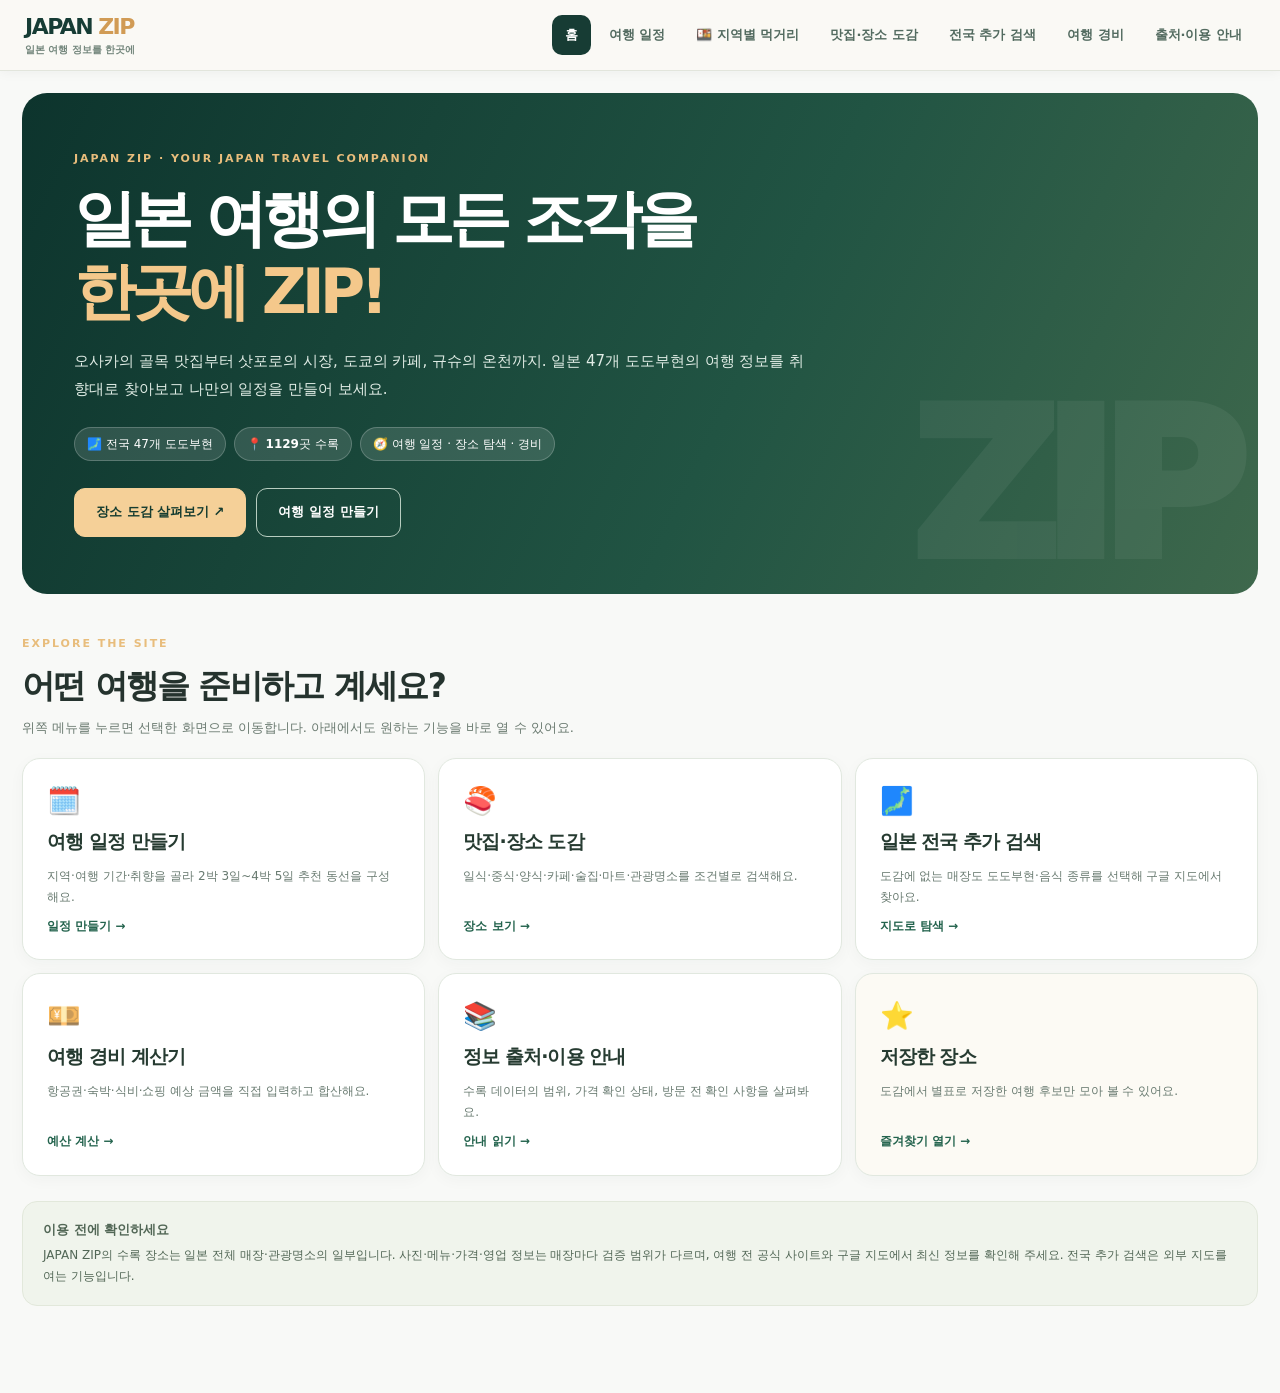
==== index.html @ 0873aa29 "Rename JAPAN_ZIP_V11_Free_Editable_Itinerary.html to index.html" ====
<!DOCTYPE html>

<html lang="ko"><head><meta charset="utf-8"/><meta content="width=device-width,initial-scale=1" name="viewport"/>
<title>JAPAN ZIP 무료 운영판 V11 | 일본 전국 여행·맛집·관광 도감</title>
<meta content="JAPAN ZIP 재팬집 — 일본 47개 도도부현의 맛집, 카페, 쇼핑, 관광명소와 여행 일정·경비를 한곳에서 찾아보세요." name="description"/>
<style>
:root{--forest:#163c35;--deep:#112d29;--leaf:#2d6659;--accent:#d7a65f;--bg:#faf9f5;--surface:#fff;--line:#e2e5dc;--muted:#5f6d68;--soft:#edf4ee;--blue:#375f93;--radius:18px;--shadow:0 8px 30px rgba(22,46,40,.06)}
*{box-sizing:border-box}html{scroll-behavior:smooth}body{margin:0;background:var(--bg);color:#25332e;font-family:system-ui,-apple-system,'Apple SD Gothic Neo','Malgun Gothic',sans-serif;line-height:1.56;font-size:15px}button,input,select{font:inherit}button{cursor:pointer}a{color:inherit;text-decoration:none}button:focus-visible,a:focus-visible,input:focus-visible,select:focus-visible{outline:3px solid #7db7a6;outline-offset:2px}button:disabled{cursor:default;opacity:.55}
nav{position:sticky;top:0;background:rgba(250,249,245,.95);backdrop-filter:blur(12px);z-index:10;border-bottom:1px solid var(--line)}.navin{max-width:1240px;margin:auto;padding:11px 22px;display:flex;justify-content:space-between;gap:14px;align-items:center;flex-wrap:wrap}.brand{font-weight:900;color:var(--forest);font-size:17px;letter-spacing:-.06em}.brand em{color:#b77849;font-style:normal}.navs{display:flex;flex-wrap:wrap;gap:14px;font-size:12px;color:#61736d}.navs a:hover{text-decoration:underline}
main{max-width:1240px;margin:auto;padding:0 22px 75px}.hero{margin:25px 0;border-radius:27px;background:linear-gradient(115deg,#133a33,#2b5b4c 65%,#476e57);color:white;padding:44px 42px;position:relative;overflow:hidden}.hero:after{content:'日本';position:absolute;right:32px;top:8px;font-size:145px;font-weight:900;opacity:.085;pointer-events:none}.eyebrow{font-size:12px;font-weight:850;letter-spacing:.15em;color:#edc389}.hero h1{font-size:clamp(30px,5vw,56px);line-height:1.22;letter-spacing:-.07em;margin:10px 0}.hero p{max-width:780px;color:#d8e8de;margin:13px 0 19px}.stats{display:flex;flex-wrap:wrap;gap:8px}.stats b{display:inline-block;background:#ffffff1b;border:1px solid #ffffff35;color:white;border-radius:40px;padding:6px 12px;font-size:12px;font-weight:720}
section{padding-top:38px}section h2{font-size:clamp(23px,3vw,31px);margin:4px 0 6px;letter-spacing:-.05em}section h3{letter-spacing:-.035em}section p.subtxt{color:var(--muted);margin:0 0 16px;font-size:13px}.card{border:1px solid var(--line);border-radius:var(--radius);background:var(--surface);padding:19px;box-shadow:var(--shadow)}.section-note{border-left:3px solid #89ad93;padding:12px 16px;border-radius:0 11px 11px 0;background:#eef2eb;font-size:12px;color:#445a50;margin-top:14px}.note-warn{border-left-color:#dba160;background:#fff5e8}.panel-title{font-weight:850;font-size:12px;color:#6c7c73;margin:0 0 8px;letter-spacing:.03em}.choicebar{display:flex;flex-wrap:wrap;gap:8px}.pill{background:white;border:1px solid #d1ded5;border-radius:999px;padding:9px 13px;font-weight:750;font-size:13px;color:#476055;transition:.15s}.pill:hover{background:#eaf3ec}.pill.on{background:var(--forest);color:white;border-color:var(--forest)}.pill.primary{background:var(--soft);color:var(--forest)}
.formgrid{display:grid;grid-template-columns:repeat(3,1fr);gap:13px}.control{min-width:0}.control label{display:block;font-size:12px;font-weight:800;color:#556960;margin-bottom:5px}.control select,.control input{width:100%;border:1px solid #cddbd1;border-radius:11px;padding:11px 12px;background:white;color:#243a31}.area-buttons{display:flex;flex-wrap:wrap;gap:7px;margin:10px 0}.theme-row{display:flex;flex-wrap:wrap;gap:7px;padding-top:4px}.theme-btn{border-radius:10px;border:1px solid #cfdbd3;background:#fff;padding:9px 12px;font-size:12px;font-weight:700;color:#456359}.theme-btn.on{background:#e1efe7;border-color:#689c82;color:#1d5644}.titlebar{display:flex;justify-content:space-between;align-items:center;gap:15px;flex-wrap:wrap;margin-bottom:16px}.controls-row{display:flex;gap:12px;flex-wrap:wrap;align-items:center;margin-top:13px}.btn{border:1px solid #b8cec1;border-radius:10px;padding:10px 13px;background:white;font-size:12px;font-weight:800;color:#2b594c}.btn.dark{background:var(--forest);color:white;border-color:var(--forest)}.btn:hover{filter:brightness(.97)}.tiny{font-size:11px;color:var(--muted)}
.itinerary{display:grid;grid-template-columns:repeat(2,minmax(0,1fr));gap:14px}.day{border:1px solid var(--line);border-radius:16px;overflow:hidden;background:white;min-width:0}.day header{background:#edf3ee;padding:15px 18px}.day header small{font-weight:850;color:#507766}.day header h3{font-size:17px;margin:2px 0 4px}.day header p{margin:0;color:var(--muted);font-size:12px}.day ol{margin:0;padding:8px 18px 11px;list-style:none}.day li{display:flex;gap:11px;padding:10px 0;border-bottom:1px dashed #e9ece5;font-size:13px}.day li:last-child{border:0}.day .time{width:40px;flex-shrink:0;font-weight:800;color:#507968;font-size:12px}.day .route-content{flex:1;min-width:0}.day a{font-weight:800;color:#285e4a;text-decoration:underline;text-decoration-color:#a9c5b6;text-underline-offset:3px}.day .route-menu{font-size:11px;color:#6b7772;margin:4px 0 0}.day footer{font-size:12px;background:#fafbf7;padding:9px 18px;color:#6b786d}.recommend-more{display:flex;flex-wrap:wrap;gap:6px}
.directory-grid{display:grid;grid-template-columns:repeat(3,minmax(0,1fr));gap:12px;margin-top:13px}.place{padding:17px;border-radius:15px;background:white;border:1px solid var(--line);box-shadow:var(--shadow);min-width:0;display:flex;flex-direction:column;transition:.18s}.place:hover{box-shadow:0 8px 22px #204b3817;transform:translateY(-2px)}.place-top{display:flex;align-items:start;justify-content:space-between;gap:6px}.tag{display:inline-block;border-radius:20px;background:#eaf3e9;padding:3px 9px;color:#3f795d;font-size:11px;font-weight:800}.tag.yellow{background:#fff2dc;color:#916027}.place h3{font-size:16px;letter-spacing:-.04em;line-height:1.32;margin:10px 0 2px}.place .japan{font-size:11px;color:#6b756f;margin:0 0 8px}.place .desc{font-size:12px;color:#556862;min-height:35px;margin:0 0 12px;flex:1}.menu{border-top:1px solid #f1eee7;padding:9px 0 0;font-size:12px}.menu strong{display:block;color:#244e3d;font-size:12px;margin:3px 0}.price{font-weight:800;color:#a66a40;font-size:12px}.footer-actions{display:flex;gap:7px;margin-top:12px}.map{flex:1;display:block;text-align:center;border-radius:10px;background:var(--forest);color:#fff;font-weight:800;padding:9px;font-size:12px}.source{font-size:11px;border:1px solid var(--line);border-radius:9px;padding:9px 10px;color:#516158}.fav{background:#fff;border:1px solid var(--line);border-radius:9px;width:36px;font-size:18px;color:#b98950}.fav.active{color:#d07832;background:#fff5e6}.placeholder{padding:35px;text-align:center;color:#66756d;border:1px dashed #bacbbd;border-radius:15px;background:white}.count{font-weight:800;color:#315b4f}.guidehint{font-size:12px;color:#65756e;margin:9px 0}
.charttable{width:100%;border-collapse:collapse;background:white;border:1px solid var(--line);border-radius:12px;overflow:hidden;font-size:12px}.charttable td,.charttable th{border-bottom:1px solid var(--line);padding:8px;text-align:left}.charttable th{background:#eef3ec}.charttable tr:last-child td{border-bottom:0}.two-col{display:grid;grid-template-columns:1.12fr .88fr;gap:14px}.budget-grid{display:grid;grid-template-columns:repeat(2,minmax(0,1fr));gap:10px}.budget-field{display:block}.budget-field label{display:block;font-size:12px;margin-bottom:4px;color:#5a6b5f}.budget-field input{width:100%;border:1px solid #d2e0d6;border-radius:9px;padding:10px}.total{font-size:30px;letter-spacing:-.06em;color:var(--forest);font-weight:900}.legend{display:flex;gap:8px;flex-wrap:wrap}.legend span{font-size:12px;padding:4px 10px;background:#e9f0ea;border-radius:20px}.source-list{padding-left:19px;font-size:12px;color:#5f7466;line-height:1.9}.source-list a{text-decoration:underline;color:#335f54}
@media(max-width:900px){.directory-grid{grid-template-columns:repeat(2,1fr)}.formgrid{grid-template-columns:repeat(2,1fr)}.hero:after{font-size:100px}.two-col{grid-template-columns:1fr}}
@media(max-width:600px){main{padding:0 13px 65px}.hero{padding:26px 21px;border-radius:19px}.hero:after{font-size:75px;right:10px;top:5px}.navin{padding:10px 13px}.navs{gap:9px}.itinerary,.directory-grid,.formgrid{grid-template-columns:1fr}section{padding-top:29px}.card{padding:14px}.place{padding:15px}.stats b{font-size:11px}.budget-grid{grid-template-columns:repeat(2,1fr)}.pill{padding:8px 11px;font-size:12px}}
@media print{nav,.controls-row,.footer-actions,.search-panel,#places,#sources{display:none!important}.hero{color:black;background:#f2f4ec}.hero p{color:black}section{padding-top:16px}.day{break-inside:avoid}}

.price-table-wrap{overflow-x:auto;margin-top:12px}.checked-price-table{width:100%;border-collapse:collapse;font-size:13px;min-width:640px}.checked-price-table th{text-align:left;padding:11px 13px;background:#eff5ef;color:#285546}.checked-price-table td{border-bottom:1px solid #e9eee8;padding:12px 13px;vertical-align:top}.checked-price-table tbody tr:hover{background:#fafcf9}.checked-price-table td b{color:#314d3e}.checked-price-table a{color:#21664c;font-weight:800;text-decoration:underline;text-underline-offset:3px}.verified-pill{display:inline-block;border-radius:40px;font-size:10px;font-weight:850;padding:3px 7px;margin:6px 0 3px;border:1px solid #b2d2bc}.verified-pill.official{color:#246a42;background:#eaf8ea}.verified-pill.reported{color:#805b28;background:#fff3dd;border-color:#ecd4ab}.checked-items{margin:7px 0;border-top:1px dashed #deded8}.checked-items>div{display:flex;justify-content:space-between;align-items:start;gap:8px;border-bottom:1px dashed #eee;padding:5px 0;font-size:12px}.checked-items b{white-space:nowrap;color:#334e3a}.price-note,.estimate-note{font-size:11px;color:#64736b;margin:5px 0}.price-note{color:#8a6246}.evidence-link{font-size:11px;color:#296955;text-decoration:underline;font-weight:750;display:inline-block;margin:4px 0}.price-table-wrap .price-table-detail{display:block;color:#8b644c;font-size:11px;margin-top:3px}

.venue-photo{margin:-5px -5px 13px}.venue-photo img{display:block;width:100%;height:185px;object-fit:cover;border-radius:14px;background:#e7eee8}.venue-photo small{font-size:10px;display:block;color:#6b7c72;padding-top:5px}.venue-photo small a{text-decoration:underline}.menu-explanation{font-size:12px;line-height:1.6;color:#4d5e55;margin:9px 0 5px}.photo-search{display:inline-block;font-size:11px;color:#245b48;font-weight:800;text-decoration:underline;margin:5px 0 8px}.discovery-section{margin-top:12px}.discovery-section select{width:100%}
.venue-placeholder{height:185px;margin:-5px -5px 13px;display:flex;flex-direction:column;align-items:center;justify-content:center;gap:5px;border-radius:14px;background:linear-gradient(135deg,#e7f0e6,#f7ecdb);color:#496b58}.venue-placeholder span{font-size:62px;line-height:1.2}.venue-placeholder small{font-size:10px;color:#677568;text-align:center;padding:0 15px}.kyushu-note{margin:18px 0;padding:16px;background:#fff5e4;border:1px solid #f1d9ad;border-radius:16px;color:#795b27;font-size:13px}.prefgrid{display:grid;grid-template-columns:repeat(auto-fit,minmax(135px,1fr));gap:8px;margin:12px 0}.prefgrid button{background:white;border:1px solid #d1dfd7;border-radius:12px;padding:13px;font-weight:800;color:#235242}.prefgrid button:hover{background:#e6f1eb}
.citychips{display:flex;gap:8px;flex-wrap:wrap;margin:12px 0}.citychips button{border-radius:30px;background:#fff;border:1px solid #cadace;padding:9px 12px;color:#215542;font-weight:750;font-size:12px}.citychips button:hover,.citychips button.active{background:#164537;color:white}.district-heading{font-weight:800;font-size:13px;margin:10px 0}.atlas-footnote{font-size:12px;color:#536b60;line-height:1.65}.count-tally{padding:11px 14px;margin:12px 0;border-radius:12px;background:#ecf3ee;border:1px solid #d8e5dd;font-size:12px;color:#365c4b}.pref-range{margin:8px 0;color:#53685e;font-size:12px}
/* JAPAN ZIP small-town directory */
.zip-town-explorer{margin:18px 0 22px;padding:20px;border:1px solid #d1e2d7;border-radius:18px;background:#f8fbf8}
.zip-town-explorer .district-heading{margin:0 0 6px}.zip-town-explorer .district-heading small{font-size:12px;font-weight:600;color:#6a8275}
.zip-town-tools{display:grid;grid-template-columns:1fr 1fr;gap:12px;margin:13px 0}
.zip-town-tools label span{display:block;font-size:12px;font-weight:800;color:#577161;margin-bottom:6px}
.zip-town-tools input,.zip-town-tools select{width:100%;min-width:0;padding:11px;border:1px solid #c8dace;border-radius:10px;background:#fff;color:#243d33}
.zip-town-list{display:flex;flex-wrap:wrap;gap:7px;max-height:240px;overflow:auto;padding:2px}
.zip-town-chip{border:1px solid #c9dbcf;background:white;color:#2a5843;border-radius:999px;font-weight:700;font-size:12px;padding:8px 11px}
.zip-town-chip[aria-pressed="true"]{background:#174436;color:white;border-color:#174436}
.zip-town-detail{margin-top:14px;background:white;border:1px solid #dde9dd;border-radius:12px;padding:14px;color:#345443;font-size:13px}
.zip-town-detail h3{margin:0 0 5px;font-size:17px}.zip-town-links{display:flex;flex-wrap:wrap;gap:7px;margin-top:12px}
.zip-town-links a{border-radius:9px;padding:9px 12px;text-decoration:none;background:#e8f1e9;color:#235540;font-size:12px;font-weight:800}
.zip-town-links a:first-child{background:#174436;color:white}
@media(max-width:640px){.zip-town-explorer{padding:13px}.zip-town-tools{grid-template-columns:1fr}.zip-town-list{max-height:200px}}
.zip-multi-picker{border:1px solid #c9dcd0;background:#f7faf7;border-radius:16px;padding:17px;margin:11px 0}.zip-multi-row{display:flex;gap:9px;align-items:center;flex-wrap:wrap}.zip-multi-row label{font-size:12px;font-weight:800}.zip-multi-row select{flex:1;min-width:170px;border:1px solid #cadbcf;background:#fff;border-radius:10px;padding:11px}.zip-selected-prefs{display:flex;gap:8px;flex-wrap:wrap;margin:12px 0}.zip-picked{border-radius:30px;padding:8px 10px 8px 14px;background:#dfeee5;font-size:13px;font-weight:750;color:#244e3f}.zip-picked button{border:none;background:transparent;color:#a14d42;font-weight:900;margin-left:7px;font-size:17px}#zonePills{display:none!important}@media(max-width:600px){.zip-multi-row select{min-width:100%;width:100%}}
.food-venues{margin:13px 0;padding:11px;border-radius:12px;background:#f2f7f2;border:1px solid #d9e7db}.food-venues>strong{display:block;font-size:13px;margin-bottom:8px;color:#22513f}.food-venue{border-top:1px solid #dde8dc;padding:9px 0;display:flex;justify-content:space-between;gap:12px;align-items:center;font-size:12px}.food-venue small{display:block;font-size:11px;color:#68786b;margin-top:4px}.food-venue a{white-space:nowrap;color:#245e4c;text-decoration:underline;font-weight:800}.food-no-venues{font-size:12px;color:#69776e;background:#f7f8f5;padding:10px;border-radius:9px}#zipPlanRegionGuide{grid-column:1/-1;margin:3px 0} </style><style>
/* JAPAN ZIP multi-screen navigation */
[hidden]{display:none!important}
:root{--forest:#163c35;--deep:#112d29;--accent:#d7a65f}
body{background:#f8f9f7}
nav{z-index:50;box-shadow:0 1px 12px rgba(16,48,39,.05)}
.zip-nav{max-width:1320px;padding:12px 25px;min-height:70px}
.zip-brand{font-size:22px;white-space:nowrap;letter-spacing:-.07em;line-height:1}
.zip-brand em{color:#d19b55}
.zip-brand small{display:block;letter-spacing:0;font-size:10px;color:#73867c;font-weight:600;margin-top:7px}
.zip-nav-links{gap:5px;align-items:center}
.zip-nav-links a{font-size:13px;font-weight:780;padding:10px 13px;border-radius:10px;color:#536b60;transition:background .15s,color .15s}
.zip-nav-links a:hover{background:#eff5ef;text-decoration:none}
.zip-nav-links a.active{background:#173c34;color:#fff;text-decoration:none}
.zip-menu-toggle{display:none;border:1px solid #cbdad0;background:#fff;border-radius:10px;padding:8px 13px;font-weight:800;color:#224c3a}
.zip-view{animation:zipFade .22s ease-out}
@keyframes zipFade{from{opacity:.3;transform:translateY(5px)}to{opacity:1;transform:translateY(0)}}
.zip-home{padding-top:22px}
.zip-hero{background:linear-gradient(115deg,#0d342d 0%,#215443 58%,#3e684c 100%);border-radius:25px;padding:57px 52px;color:white;overflow:hidden;position:relative}
.zip-hero:after{content:'ZIP';position:absolute;right:30px;bottom:-55px;font-size:clamp(120px,16vw,230px);font-weight:1000;letter-spacing:-.09em;opacity:.055;pointer-events:none}
.zip-eyebrow,.zip-section-label{font-weight:850;font-size:11px;letter-spacing:.18em;color:#e8bd7c}
.zip-hero h1{font-size:clamp(33px,5.5vw,62px);letter-spacing:-.08em;line-height:1.17;margin:16px 0 20px}
.zip-hero h1 span{color:#f4c88b}
.zip-hero p{max-width:740px;color:#e1ede6;line-height:1.85;font-size:15px}
.zip-hero-stats{display:flex;flex-wrap:wrap;gap:8px;margin-top:23px}
.zip-hero-stats span{padding:7px 12px;font-size:12px;color:#fff;background:#ffffff20;border:1px solid #ffffff35;border-radius:20px}
.zip-hero-actions{display:flex;gap:10px;flex-wrap:wrap;margin-top:27px;position:relative;z-index:1}
.zip-hero-actions button{border-radius:11px;padding:13px 21px;font-weight:850;font-size:13px}
.zip-primary{background:#f5d098;color:#153c30;border:1px solid #f5d098}
.zip-secondary{background:transparent;border:1px solid #b8cdc0;color:#fff}
.zip-intro{margin:37px 0 20px}
.zip-intro h2{font-size:clamp(24px,3.5vw,33px);margin:6px 0;letter-spacing:-.05em}
.zip-intro p{margin:0;color:#6a7a70;font-size:13px}
.zip-feature-grid{display:grid;grid-template-columns:repeat(3,minmax(0,1fr));gap:13px}
.zip-feature{background:#fff;border:1px solid #e1e8df;border-radius:18px;min-height:186px;text-align:left;padding:24px;display:flex;align-items:flex-start;flex-direction:column;gap:9px;color:#263b31;box-shadow:0 4px 16px #163c3509;transition:.18s}
.zip-feature:hover,.zip-feature:focus-visible{transform:translateY(-3px);border-color:#92b5a1;box-shadow:0 12px 25px #163c3515}
.zip-feature-icon{font-size:27px;line-height:1.3}
.zip-feature b{font-size:19px;letter-spacing:-.05em}
.zip-feature span:not(.zip-feature-icon){font-size:12px;color:#687a70;line-height:1.75;flex:1}
.zip-feature strong{font-size:12px;color:#23634d}
.zip-feature-favs{background:#fcfaf4}
.zip-home-note{margin:25px 0 12px;border:1px solid #e2e8db;background:#f0f4ec;padding:18px 20px;border-radius:15px;font-size:13px;color:#526756}
.zip-home-note p{margin:5px 0 0;font-size:12px;line-height:1.75}
.zip-view-header{padding:27px 0 20px;border-bottom:1px solid #e0e8df;margin-bottom:12px}
.zip-view-header span{font-size:11px;font-weight:800;color:#6c8e7c;letter-spacing:.08em}
.zip-view-header h1{font-size:clamp(27px,4vw,39px);letter-spacing:-.06em;margin:7px 0 4px;color:#204b3e}
.zip-view-header p{margin:0;font-size:13px;color:#64796c}
.zip-view:not(.zip-home){padding-top:6px}
.zip-view:not(.zip-home)>section{padding-top:18px}
main{max-width:1280px}
@media(max-width:900px){.zip-feature-grid{grid-template-columns:repeat(2,minmax(0,1fr))}.zip-nav-links a{font-size:12px;padding:9px 8px}.zip-brand{font-size:19px}}
@media(max-width:680px){.zip-nav{padding:10px 14px}.zip-menu-toggle{display:block;margin-left:auto}.zip-nav-links{display:none;width:100%;flex-basis:100%;flex-wrap:wrap;gap:5px;padding:8px 0 3px}.zip-nav-links.is-open{display:flex}.zip-nav-links a{flex:1 1 45%;text-align:center;padding:11px 8px;background:#f1f5f0}.zip-nav-links a.active{background:#173c34}.zip-hero{padding:36px 24px;border-radius:17px}.zip-hero p{font-size:13px}.zip-feature-grid{grid-template-columns:1fr}.zip-feature{min-height:unset;padding:19px}.zip-feature b{font-size:17px}.zip-home{padding-top:15px}}
@media print{.zip-view[hidden]{display:none!important}.zip-nav-links,.zip-menu-toggle,.zip-hero-actions,.zip-feature-grid{display:none!important}}
</style><style>
.zip-search-grid{grid-template-columns:repeat(3,minmax(0,1fr))!important}.zip-search-steps{display:flex;gap:8px;flex-wrap:wrap;margin-bottom:16px}.zip-search-steps span{background:#edf4ee;color:#215b48;padding:6px 12px;border-radius:100px;font-size:12px;font-weight:750}.zip-search-actions{display:flex;flex-wrap:wrap;align-items:center;gap:10px;margin:15px 0}.zip-town-found{padding:12px 0}.zip-town-found-list{display:flex;gap:7px;flex-wrap:wrap;margin-top:8px;max-height:160px;overflow:auto}.zip-unified-results{border-top:1px solid #e1e8e1;margin-top:20px;padding-top:10px}.zip-unified-results h3{font-size:17px}.zip-unified-results h3 small{font-size:12px;color:#567365}.zip-unified-cards{display:grid;grid-template-columns:repeat(3,minmax(0,1fr));gap:9px;margin:12px 0}.zip-result-mini{border:1px solid #dce7de;border-radius:12px;padding:12px;display:flex;flex-direction:column;gap:4px}.zip-result-mini b{font-size:13px}.zip-result-mini small{font-size:11px;color:#6e7b72}.zip-result-mini a{font-size:12px;color:#25634a;text-decoration:underline}.zip-repeat-control{display:flex;align-items:center;gap:7px;flex-wrap:wrap;font-weight:750;color:#31584a;font-size:12px}.zip-repeat-control input{accent-color:#174737}.zip-repeat-control small{font-weight:400;color:#6a766d}@media(max-width:850px){.zip-search-grid,.zip-unified-cards{grid-template-columns:repeat(2,minmax(0,1fr))!important}}@media(max-width:600px){.zip-search-grid,.zip-unified-cards{grid-template-columns:1fr!important}}</style>
<style>
#food-guide .food-layout{display:grid;grid-template-columns:260px minmax(0,1fr);gap:18px}#food-guide .food-filter{position:sticky;top:86px;align-self:start}#food-guide .food-search{width:100%;padding:12px;border:1px solid #cbd9d0;border-radius:12px;margin:8px 0}#food-guide .foodcards{display:grid;grid-template-columns:repeat(2,minmax(0,1fr));gap:12px}#food-guide .food-item{background:#fff;border:1px solid #dce6dd;border-radius:15px;padding:16px;min-width:0}#food-guide .food-item h3{margin:4px 0;font-size:18px}#food-guide .food-item .jp{color:#697970;font-size:12px}#food-guide .food-item p{color:#516259;font-size:13px;margin:8px 0}#food-guide .food-actions{display:flex;gap:6px;flex-wrap:wrap}#food-guide .food-actions button,#food-guide .food-actions a{border:1px solid #bfd2c5;border-radius:9px;padding:8px 10px;font-size:12px;font-weight:750;background:white;color:#265341;cursor:pointer}#food-guide .food-actions a{background:#17473a;color:white}#food-guide .food-actions .saved{background:#fff2d6;color:#8a5920}#food-guide .food-mini{font-size:12px;color:#65796a}#food-guide .food-select{width:100%;padding:11px;border:1px solid #cbd9d0;border-radius:10px;background:white;margin:5px 0 12px}#food-guide .food-head{display:flex;align-items:center;justify-content:space-between;gap:10px;flex-wrap:wrap;margin:10px 0 15px}#food-guide .food-count{font-weight:800;color:#2b6550}#food-guide .food-filter h3{margin:0 0 9px}#food-guide .food-tag{background:#e7f1e9;border-radius:18px;padding:5px 10px;font-size:12px;display:inline-block;color:#326349}#food-guide .food-source{margin-top:15px;font-size:12px;color:#617168}#food-guide .food-source a{text-decoration:underline}@media(max-width:800px){#food-guide .food-layout{grid-template-columns:1fr}#food-guide .food-filter{position:static}#food-guide .foodcards{grid-template-columns:1fr}}
</style><style>
/* JAPAN ZIP V10 editor / details */
.jz-toolbar{display:flex;flex-wrap:wrap;gap:9px;align-items:center;margin:14px 0}.jz-match-list{display:grid;grid-template-columns:repeat(auto-fit,minmax(220px,1fr));gap:8px;margin:12px 0}.jz-match{border:1px solid #d6e2d9;background:#f8fbf7;border-radius:12px;padding:11px;display:flex;justify-content:space-between;align-items:center;gap:8px}.jz-match b{font-size:13px}.jz-days{display:grid;grid-template-columns:repeat(auto-fit,minmax(290px,1fr));gap:14px;margin-top:20px}.jz-day{padding:15px;background:#fff;border:1px solid #d6e3d8;border-radius:17px;min-width:0}.jz-day h3{margin:0 0 10px}.jz-day-entry{border-top:1px solid #e4e9e1;padding:11px 0;display:grid;grid-template-columns:minmax(0,1fr) auto;gap:8px;align-items:center}.jz-day-entry small{display:block;color:#61766d}.jz-iconbtn{border:1px solid #c9d9cb;background:#fff;color:#19493d;border-radius:9px;padding:5px 8px}.jz-iconbtn:disabled{opacity:.35}.jz-actions{display:flex;gap:4px}.jz-route-grid{display:grid;grid-template-columns:repeat(3,minmax(0,1fr));gap:12px;margin:18px 0}.jz-option{border:1px solid #d8e3d9;padding:14px;border-radius:14px}.jz-option label{display:block;font-size:12px;font-weight:750;margin:8px 0 3px}.jz-option input{width:100%;padding:9px;border:1px solid #ccdcd0;border-radius:9px}.jz-result{padding:13px;background:#edf3ee;border-radius:12px;font-size:13px}.jz-info-grid{display:grid;grid-template-columns:repeat(2,minmax(0,1fr));gap:14px}.jz-info-grid .card a{color:#22614c;text-decoration:underline;font-weight:800}.jz-modal[hidden]{display:none!important}.jz-modal{position:fixed;inset:0;z-index:150;display:flex;align-items:center;justify-content:center;padding:20px}.jz-modal-backdrop{position:absolute;inset:0;background:rgba(10,31,24,.63)}.jz-modal-card{position:relative;z-index:1;background:#fff;border-radius:22px;padding:25px;max-width:720px;width:100%;max-height:90vh;overflow:auto;box-shadow:0 20px 80px #112e2855}.jz-modal-card h2{margin:6px 0;font-size:25px}.jz-close{position:absolute;right:15px;top:11px;border:0;background:#e9f1e9;border-radius:50%;font-size:28px;width:38px;height:38px}.jz-modal-grid{display:grid;grid-template-columns:1fr 1fr;gap:12px}.jz-modal-grid>div{background:#f3f7f2;padding:12px;border-radius:11px}.jz-muted{color:#65746d;font-size:12px}.jz-place-detail{cursor:pointer}.jz-place-detail:hover{outline:2px solid #aac9b6;outline-offset:2px}.jz-restaurant-filter{display:flex;gap:6px;flex-wrap:wrap;margin:12px 0}.jz-restaurant-filter button{font-size:12px}.jz-food-matches{margin-top:10px;border-top:1px solid #d9e3d9;padding-top:8px}.jz-food-matches .jz-food-venue{padding:7px 0;border-bottom:1px dashed #d9e2d8}.jz-food-venue small{display:block;color:#69786c}.jz-note{padding:12px;border-left:3px solid #a1bca7;background:#f3f8f3;font-size:12px;margin-top:12px}.jz-badgelabel{font-size:11px;font-weight:800;color:#3e775e;background:#e7f3eb;border-radius:20px;padding:5px 9px;display:inline-block}
@media(max-width:700px){.jz-info-grid,.jz-route-grid,.jz-modal-grid{grid-template-columns:1fr}.jz-modal-card{padding:19px}.jz-day-entry{grid-template-columns:minmax(0,1fr)}}
@media print{nav,.jz-toolbar,.jz-iconbtn,#jzMatches,.zip-view-header,#jzModal{display:none!important}#zip-editor{display:block!important}.jz-day{break-inside:avoid}}
</style><style id="jz-v11-styles">
.jz-free-note{background:#edf4ee;border:1px solid #d0e2d4;border-radius:12px;padding:12px 15px;margin:14px 0;color:#385648;font-size:13px;line-height:1.7}.jz-free-note button{margin:5px 0 0 8px}.jz-edit-slot{margin-top:6px;display:flex;gap:7px;align-items:center;flex-wrap:wrap}.jz-edit-slot button{font-size:12px;padding:5px 10px}.jz-suggest-overlay:not([hidden]){display:flex;position:fixed;inset:0;background:rgba(15,31,26,.66);z-index:2000;align-items:center;justify-content:center;padding:18px}.jz-suggest-panel{width:min(980px,100%);max-height:90vh;overflow:auto;background:#fff;border-radius:20px;padding:22px;box-shadow:0 18px 55px #0003}.jz-suggest-head{display:flex;justify-content:space-between;gap:12px;align-items:start}.jz-suggest-head h2{margin:4px 0}.jz-suggest-head small{color:#497464;font-weight:800}.jz-suggest-filters{display:grid;grid-template-columns:repeat(3,minmax(0,1fr));gap:12px;margin:15px 0}.jz-suggest-filters label{font-weight:750;font-size:12px;color:#486758}.jz-suggest-filters input,.jz-suggest-filters select{display:block;width:100%;min-width:0;border:1px solid #bfcfc4;background:#fff;padding:10px;border-radius:10px;margin-top:5px}.jz-suggest-results{display:grid;grid-template-columns:repeat(2,minmax(0,1fr));gap:10px;margin-top:10px}.jz-suggest-item{border:1px solid #dce5dd;border-radius:13px;padding:14px;min-width:0}.jz-suggest-item h3{font-size:16px;margin:5px 0}.jz-suggest-item p{font-size:12px;color:#64756a;margin:4px 0}.jz-suggest-item .actions{display:flex;gap:7px;flex-wrap:wrap;margin-top:10px}.jz-suggest-item a,.jz-suggest-item button{font-size:12px}.jz-suggest-foot{display:flex;justify-content:space-between;gap:10px;align-items:center;flex-wrap:wrap;margin-top:15px}.jz-suggest-near{font-size:11px;color:#246345;font-weight:800}.jz-noresult{grid-column:1/-1;padding:22px;text-align:center;color:#5f6c61;background:#f5f7f3;border-radius:10px}
@media(max-width:700px){.jz-suggest-panel{padding:14px;max-height:94vh}.jz-suggest-filters{grid-template-columns:1fr}.jz-suggest-results{grid-template-columns:1fr}}
@media print{.jz-edit-slot,.jz-suggest-overlay,.jz-free-note{display:none!important}}
</style></head><body>
<nav><div class="navin zip-nav"><a aria-label="JAPAN ZIP 홈" class="brand zip-brand" data-go="home" href="#home">JAPAN <em>ZIP</em><small>일본 여행 정보를 한곳에</small></a><button aria-controls="zipNavLinks" aria-expanded="false" class="zip-menu-toggle" id="zipToggle" type="button">☰ 메뉴</button><div aria-label="메인 메뉴" class="navs zip-nav-links" id="zipNavLinks" role="navigation"><a data-go="home" href="#home">홈</a><a data-go="planner" href="#planner">여행 일정</a><a data-go="food-guide" href="#food-guide">🍱 지역별 먹거리</a><a data-go="directory" href="#directory">맛집·장소 도감</a><a data-go="explore" href="#nation-discovery">전국 추가 검색</a><a data-go="budget" href="#budget">여행 경비</a><a data-go="sources" href="#sources">출처·이용 안내</a></div></div></nav>
<main><section aria-label="JAPAN ZIP 홈" class="zip-home zip-view" data-view="home" id="home"><div class="zip-hero"><div class="zip-eyebrow">JAPAN ZIP · YOUR JAPAN TRAVEL COMPANION</div><h1>일본 여행의 모든 조각을<br/><span>한곳에 ZIP!</span></h1><p>오사카의 골목 맛집부터 삿포로의 시장, 도쿄의 카페, 규슈의 온천까지. 일본 47개 도도부현의 여행 정보를 취향대로 찾아보고 나만의 일정을 만들어 보세요.</p><div class="zip-hero-stats"><span>🗾 전국 47개 도도부현</span><span>📍 <strong id="bigcount">1,129</strong>곳 수록</span><span>🧭 여행 일정 · 장소 탐색 · 경비</span></div><div class="zip-hero-actions"><button class="zip-primary" data-open="directory" type="button">장소 도감 살펴보기 ↗</button><button class="zip-secondary" data-open="planner" type="button">여행 일정 만들기</button></div></div><div class="zip-intro"><div><span class="zip-section-label">EXPLORE THE SITE</span><h2>어떤 여행을 준비하고 계세요?</h2><p>위쪽 메뉴를 누르면 선택한 화면으로 이동합니다. 아래에서도 원하는 기능을 바로 열 수 있어요.</p></div></div><div class="zip-feature-grid"><button class="zip-feature" data-open="planner" type="button"><span class="zip-feature-icon">🗓️</span><b>여행 일정 만들기</b><span>지역·여행 기간·취향을 골라 2박 3일~4박 5일 추천 동선을 구성해요.</span><strong>일정 만들기 →</strong></button><button class="zip-feature" data-open="directory" type="button"><span class="zip-feature-icon">🍣</span><b>맛집·장소 도감</b><span>일식·중식·양식·카페·술집·마트·관광명소를 조건별로 검색해요.</span><strong>장소 보기 →</strong></button><button class="zip-feature" data-open="explore" type="button"><span class="zip-feature-icon">🗾</span><b>일본 전국 추가 검색</b><span>도감에 없는 매장도 도도부현·음식 종류를 선택해 구글 지도에서 찾아요.</span><strong>지도로 탐색 →</strong></button><button class="zip-feature" data-open="budget" type="button"><span class="zip-feature-icon">💴</span><b>여행 경비 계산기</b><span>항공권·숙박·식비·쇼핑 예상 금액을 직접 입력하고 합산해요.</span><strong>예산 계산 →</strong></button><button class="zip-feature" data-open="sources" type="button"><span class="zip-feature-icon">📚</span><b>정보 출처·이용 안내</b><span>수록 데이터의 범위, 가격 확인 상태, 방문 전 확인 사항을 살펴봐요.</span><strong>안내 읽기 →</strong></button><button class="zip-feature zip-feature-favs" id="zipFavorites" type="button"><span class="zip-feature-icon">⭐</span><b>저장한 장소</b><span>도감에서 별표로 저장한 여행 후보만 모아 볼 수 있어요.</span><strong>즐겨찾기 열기 →</strong></button></div><div class="zip-home-note"><b>이용 전에 확인하세요</b><p>JAPAN ZIP의 수록 장소는 일본 전체 매장·관광명소의 일부입니다. 사진·메뉴·가격·영업 정보는 매장마다 검증 범위가 다르며, 여행 전 공식 사이트와 구글 지도에서 최신 정보를 확인해 주세요. 전국 추가 검색은 외부 지도를 여는 기능입니다.</p></div></section>
<section class="zip-view" data-view="planner" hidden="" id="planner"><div class="zip-view-header"><span>JAPAN ZIP / 여행 일정 만들기</span><h1>여행 일정 만들기</h1><p>일본 여행의 출발점을 선택하고 일정표를 구성해 보세요.</p></div><div class="titlebar"><div><div class="eyebrow">01 · BUILD YOUR OWN ROUTE</div><h2>내 취향대로 여행 루틴 만들기</h2><p class="subtxt">날짜 없이 여행 기간·중심 지역·음식·테마를 선택하면 추천 일정과 방문 장소를 구성합니다. 각 장소의 수정 버튼으로 같은 동네·같은 현 후보를 찾아 바꿀 수 있습니다.</p></div><div class="controls-row"><button class="btn" id="copyPlan">📋 일정 복사</button><button class="btn" id="print">🖨 인쇄</button></div></div>
<div class="card"><div class="kyushu-note"><b>🚆 교통 안내</b> · 일본 전국은 장소를 비교하는 검색 범위이며 2~5일에 전국을 순회하는 일정이 아닙니다. <b>도도부현을 골라야 해당 지역만</b> 일정에 배정됩니다. 광역 지역만 선택하면 그 권역 안의 여러 도도부현을 날짜별로 순환합니다. 다른 도시를 함께 이동한다면 열차·항공 시간 및 숙박지를 별도로 조정하세요.</div><div class="panel-title">🗾 전국 지역 탐색</div><div class="formgrid" style="grid-template-columns:repeat(auto-fit,minmax(220px,1fr));margin:8px 0 19px"><div class="control"><label for="regionPick">광역 지역 (9개)</label><select id="regionPick"><option value="전체">일본 전국</option><option value="홋카이도">홋카이도</option><option value="도호쿠">도호쿠</option><option value="간토">간토</option><option value="주부">주부</option><option value="간사이">간사이</option><option value="주고쿠">주고쿠</option><option value="시코쿠">시코쿠</option><option value="규슈">규슈</option><option value="오키나와">오키나와</option></select></div><div class="control"><label for="prefPick">도도부현 (47개)</label><select id="prefPick"></select></div></div><div class="count-tally" id="selectionCount" role="status"></div><div class="citychips" id="cityQuick" style="display:none!important"></div><div class="zip-town-explorer" id="zipTownExplorer" style=";display:none!important"><div class="district-heading">🏘️ 일본 전국 소도시·온천마을·섬 탐색 <small id="zipTownTotal"></small></div><p class="subtxt">먼저 광역 지역과 도도부현을 선택하세요. 이곳의 지명 목록은 <b>여행지 검색용</b>이며 매장 데이터가 등록되어 있다는 뜻은 아닙니다.</p><div class="zip-town-tools"><label class="control"><span>도시·마을 이름 검색</span><input id="zipTownQuery" placeholder="예: 다카야마, 유후인, 오타루, 이네" type="search"/></label><label class="control"><span>여행지 선택</span><select id="zipTownSelect"><option value="">도시·마을 선택</option></select></label></div><div class="zip-town-list" id="zipTownList"></div><div aria-live="polite" class="zip-town-detail" id="zipTownDetail">지역을 선택하면 소도시별 검색 버튼이 나옵니다.</div></div><div class="panel-title">① 여행 기간</div><div class="choicebar" id="durations"><button class="pill" data-days="3">2박 3일</button><button class="pill on" data-days="4">3박 4일</button><button class="pill" data-days="5">4박 5일</button></div>
<div class="panel-title" style="margin-top:20px">② 여행할 지역 여러 개 선택</div>
<div class="zip-multi-picker"><div class="zip-multi-row"><label for="zipPlanPref">일정에 추가할 도도부현</label><select id="zipPlanPref" aria-label="일정에 추가할 지역"></select><button type="button" class="btn dark" id="zipAddPref">+ 지역 추가</button><button type="button" class="btn" id="zipClearPref">전체 삭제</button></div><p class="tiny">위의 광역 지역·도도부현을 고르면 이 목록도 해당 권역으로 좁혀집니다. 예: 규슈 선택 → 후쿠오카·사가·나가사키·구마모토·오이타·미야자키·가고시마에서 선택. 같은 지역을 여러 번 추가할 수 있습니다.</p><div id="zipSelectedPrefs" class="zip-selected-prefs" aria-live="polite"></div><p class="tiny" id="zipPlanPrefHint"></p></div>
<div class="formgrid" style="margin-top:10px"><div class="control"><label for="microArea">세부 동네</label><select id="microArea"></select></div><div class="control"><label for="cuisine">음식 대분류</label><select id="cuisine"></select></div><div class="control"><label for="foodtype">먹고 싶은 메뉴</label><select id="foodtype"></select></div><div class="control"><label for="audience">어떤 분위기?</label><select id="audience"><option value="all">모두 보기</option><option value="관광객 인기">여행객에게 유명한 곳</option><option value="오피스 상권">업무지구에 있는 식당·술집</option><option value="현지 로컬">로컬 후보</option><option value="확인된 상호">추가 조사된 장소</option></select></div><div class="control"><label for="query">검색어 (한국어·일본어)</label><input id="query" placeholder="예: 오므라이스, 麻婆豆腐, 타치노미"/></div><div class="control"><label for="sort">목록 정렬</label><select id="sort"><option value="default">신규 조사·자료 링크 우선</option><option value="name">가게 이름순</option><option value="price">예산 낮은 순</option><option value="area">지역순</option></select></div></div>
<div class="panel-title" style="margin-top:19px">③ 여행 테마 (일정 분위기에 반영)</div><div class="theme-row" id="themeButtons"></div><div class="controls-row"><label class="zip-repeat-control" for="zipRepeat"><input id="zipRepeat" type="checkbox"/> 🔁 여행 일정에 같은 장소 재방문 허용 <small>(다른 날 다시 방문 가능)</small></label><button class="btn dark" id="replan">🔄 선택 조건으로 일정 다시 추천</button><button class="btn" id="clear">↺ 모두 초기화</button><label style="display:flex;align-items:center;gap:6px;font-size:12px;color:#52695c"><input id="favsOnly" type="checkbox"/> ★ 저장한 곳만</label></div>
<div class="section-note">📌 여러 지역을 추가하면 선택한 순서대로 날짜를 나누어 추천합니다. 음식·분위기는 장소 목록에도 반영됩니다. 지역 간 이동시간과 교통편은 지도에서 별도 확인하세요.</div></div>
<div class="titlebar" style="margin-top:20px"><div><h3 id="planTitle" style="margin:0">3박 4일 · 후쿠오카 전역 미식 여행</h3><div class="tiny" id="planExplain"></div></div></div><div class="jz-toolbar" style="margin:12px 0"><button type="button" class="btn dark" id="jzPlanToEditor">✏️ 이 추천 일정을 나만의 편집기로 가져오기</button><span id="jzPlanEditStatus" role="status" class="tiny"></span></div><div class="itinerary" id="days"></div>
<div class="jz-free-note">💡 <b>추천 장소 바로 수정:</b> 일정표의 <b>✏️ 수정</b>을 누르면 같은 동네를 우선으로 식당·카페·관광명소를 비교할 수 있습니다. 이 파일에 좌표가 없는 곳은 실제 거리순이 아닌 <b>지역 기준</b>으로 추천합니다. 구글 지도에서 최종 동선을 확인하세요. <button type="button" id="jzResetSuggested" class="btn">추천 장소 변경 초기화</button></div>
<div id="jzSuggestDialog" class="jz-suggest-overlay" hidden><div class="jz-suggest-panel" role="dialog" aria-modal="true" aria-labelledby="jzSuggestHeading"><div class="jz-suggest-head"><div><small>JAPAN ZIP · 장소 교체</small><h2 id="jzSuggestHeading">근처 장소 추천</h2><p id="jzSuggestContext" class="tiny"></p></div><button id="jzSuggestClose" type="button" class="btn" aria-label="닫기">✕ 닫기</button></div><div class="jz-suggest-filters"><label>탐색 범위<select id="jzSuggestScope"><option value="area">같은 동네 우선</option><option value="pref">같은 도도부현 전체</option></select></label><label>장소 종류<select id="jzSuggestGenre"><option value="">전체 업종</option><option value="일식">일식</option><option value="중식">중식</option><option value="양식">양식</option><option value="술집">술집</option><option value="카페·디저트">카페·디저트</option><option value="마트·쇼핑">마트·쇼핑</option><option value="볼거리·체험">관광·체험</option></select></label><label>이름·메뉴 검색<input id="jzSuggestQuery" placeholder="우설, 초밥, 공원, 카페 등" type="search"></label></div><p class="jz-free-note" id="jzSuggestSummary"></p><div class="jz-suggest-results" id="jzSuggestResults"></div><div class="jz-suggest-foot"><a id="jzSuggestMapSearch" href="https://www.google.com/maps" target="_blank" rel="noopener noreferrer" class="btn">📍 주변 가게 지도 검색</a><button id="jzSuggestCancel" type="button" class="btn">취소</button></div></div></div>
</section>
<section class="zip-view" data-view="explore" hidden="" id="nation-discovery"><div class="zip-view-header"><span>JAPAN ZIP / 전국 추가 검색</span><h1>전국 추가 검색</h1><p>도감에 없는 일본 매장과 관광명소까지 외부 지도에서 탐색해 보세요.</p></div><div class="eyebrow">LIVE MAP SEARCH · 47 PREFECTURES</div><h2>🗺️ 일본 전국 업소 실시간 지도 검색</h2><p class="subtxt">광역 지역부터 작은 도시·온천마을까지 한곳에서 선택하고, 음식·카페·관광지·상점을 구글 지도에서 검색합니다. 도감에 수록되지 않은 곳도 검색할 수 있습니다.</p><div class="card" style="display:none!important"><div class="formgrid"><div class="control"><label>검색할 도도부현</label><select id="nationSearchArea"><option value="日本">일본 전국</option><option value="北海道">홋카이도 (北海道)</option><option value="青森県">아오모리 (青森県)</option><option value="岩手県">이와테 (岩手県)</option><option value="宮城県">미야기 (宮城県)</option><option value="秋田県">아키타 (秋田県)</option><option value="山形県">야마가타 (山形県)</option><option value="福島県">후쿠시마 (福島県)</option><option value="茨城県">이바라키 (茨城県)</option><option value="栃木県">도치기 (栃木県)</option><option value="群馬県">군마 (群馬県)</option><option value="埼玉県">사이타마 (埼玉県)</option><option value="千葉県">지바 (千葉県)</option><option value="東京都">도쿄 (東京都)</option><option value="神奈川県">가나가와 (神奈川県)</option><option value="新潟県">니가타 (新潟県)</option><option value="富山県">도야마 (富山県)</option><option value="石川県">이시카와 (石川県)</option><option value="福井県">후쿠이 (福井県)</option><option value="山梨県">야마나시 (山梨県)</option><option value="長野県">나가노 (長野県)</option><option value="岐阜県">기후 (岐阜県)</option><option value="静岡県">시즈오카 (静岡県)</option><option value="愛知県">아이치 (愛知県)</option><option value="三重県">미에 (三重県)</option><option value="滋賀県">시가 (滋賀県)</option><option value="京都府">교토 (京都府)</option><option value="大阪府">오사카 (大阪府)</option><option value="兵庫県">효고 (兵庫県)</option><option value="奈良県">나라 (奈良県)</option><option value="和歌山県">와카야마 (和歌山県)</option><option value="鳥取県">돗토리 (鳥取県)</option><option value="島根県">시마네 (島根県)</option><option value="岡山県">오카야마 (岡山県)</option><option value="広島県">히로시마 (広島県)</option><option value="山口県">야마구치 (山口県)</option><option value="徳島県">도쿠시마 (徳島県)</option><option value="香川県">가가와 (香川県)</option><option value="愛媛県">에히메 (愛媛県)</option><option value="高知県">고치 (高知県)</option><option value="福岡県">후쿠오카 (福岡県)</option><option value="佐賀県">사가 (佐賀県)</option><option value="長崎県">나가사키 (長崎県)</option><option value="熊本県">구마모토 (熊本県)</option><option value="大分県">오이타 (大分県)</option><option value="宮崎県">미야자키 (宮崎県)</option><option value="鹿児島県">가고시마 (鹿児島県)</option><option value="沖縄県">오키나와 (沖縄県)</option></select></div><div class="control"><label>찾는 업종·메뉴</label><select id="nationSearchType"><option value="ラーメン">🍜 라멘</option><option value="寿司">🍣 초밥</option><option value="定食">🍱 정식</option><option value="焼肉">🥩 야키니쿠</option><option value="居酒屋">🍶 이자카야</option><option value="海鮮丼">🐟 해산물덮밥</option><option value="町中華">🥟 동네 중화</option><option value="オムライス">🍳 오므라이스</option><option value="イタリアン">🍝 이탈리안</option><option value="カフェ">☕ 카페</option><option value="パティスリー">🍰 디저트</option><option value="スーパーマーケット">🛒 슈퍼마켓</option><option value="観光スポット">⛩️ 관광·체험</option></select></div><div class="control"><label>도시·동네·추가 조건</label><input id="nationSearchWord" placeholder="예: 難波, 札幌駅, 安い"/></div></div><div class="controls-row"><a class="btn dark" href="https://www.google.com/maps/search/?api=1&amp;query=%E6%97%A5%E6%9C%AC%20%E3%83%A9%E3%83%BC%E3%83%A1%E3%83%B3" id="nationSearchGo" rel="noopener noreferrer" target="_blank">📍 구글 지도에서 검색 ↗</a><span class="tiny">영업·사진·실제 가격·최근 리뷰는 구글 지도에서 확인</span></div></div><div class="card zip-unified-search">
<div class="zip-search-steps"><span>① 광역 지역</span><span>② 도도부현</span><span>③ 도시·동네</span><span>④ 업종과 검색어</span></div>
<div class="formgrid zip-search-grid">
<div class="control"><label for="unifiedRegion">광역 지역</label><select id="unifiedRegion"></select></div>
<div class="control"><label for="unifiedPref">도도부현</label><select id="unifiedPref"></select></div>
<div class="control"><label for="unifiedTownSearch">도시·동네 이름 검색</label><input id="unifiedTownSearch" placeholder="예: 유후인, 오타루, 난바, 高山" type="search"/></div>
<div class="control"><label for="unifiedTown">도시·소도시·마을 선택</label><select id="unifiedTown"></select></div>
<div class="control"><label for="unifiedType">음식·장소 유형</label><select id="unifiedType">
<option value="">전체 업종·장소</option><optgroup label="맛집·식사">
<option value="ラーメン">🍜 라멘</option><option value="寿司">🍣 초밥</option><option value="定食">🍱 정식·백반</option><option value="焼肉">🥩 야키니쿠</option><option value="居酒屋">🍶 이자카야</option><option value="海鮮丼">🐟 해산물</option><option value="町中華">🥟 중화요리</option><option value="オムライス">🍳 오므라이스</option><option value="うどん">우동</option><option value="そば">소바</option><option value="天ぷら">튀김</option><option value="洋食">양식</option><option value="カレー">카레</option><option value="焼鳥">야키토리</option></optgroup>
<optgroup label="카페·쇼핑"><option value="カフェ">☕ 카페</option><option value="喫茶店">레트로 찻집</option><option value="パン屋">베이커리</option><option value="スイーツ">디저트</option><option value="市場">전통시장</option><option value="商店街">상점가</option><option value="スーパーマーケット">마트</option><option value="ショッピングモール">쇼핑몰</option><option value="雑貨屋">잡화점</option></optgroup>
<optgroup label="관광·체험"><option value="観光スポット">⛩️ 관광명소</option><option value="温泉">♨️ 온천</option><option value="神社 仏閣">신사·사찰</option><option value="美術館 博物館">미술관·박물관</option><option value="自然 景勝地">자연·경관</option><option value="公園">공원</option><option value="体験 アクティビティ">체험</option><option value="ホテル 旅館">숙소·료칸</option></optgroup>
</select></div>
<div class="control"><label for="unifiedExtra">추가 검색어 (선택)</label><input id="unifiedExtra" placeholder="예: 혼밥, 安い, ランチ, 駅前"/></div>
</div>
<div aria-live="polite" class="zip-town-found" id="unifiedTownFound"></div>
<div class="zip-search-actions"><a class="btn dark" href="https://www.google.com/maps/search/?api=1&amp;query=%E6%97%A5%E6%9C%AC" id="unifiedGo" rel="noopener noreferrer" target="_blank">📍 구글 지도에서 전체 검색 ↗</a><button class="btn" id="unifiedReset" type="button">조건 초기화</button></div>
<p class="tiny" id="unifiedInfo">수록된 장소와 구글 지도 검색 결과는 다릅니다. 한국어 지명 검색도 가능하며, 정확도가 낮으면 일본어 지명으로 검색해 보세요.</p>
<div class="zip-unified-results"><h3>🗺️ 해당 지역 도감에 수록된 장소 <small id="unifiedCount"></small></h3><div class="zip-unified-cards" id="unifiedCards"></div><button class="btn" hidden="" id="unifiedMore" type="button">등록 장소 더 보기</button></div>
</div></section>
<section class="discovery-section zip-view" data-view="explore" hidden="" id="fuk-discovery" style=";display:none!important"><div class="eyebrow">LIVE DISCOVERY · FULL CITY</div><h2>도시·동네별 세부 업종 검색</h2><p class="subtxt">도감에 수록된 곳은 <b id="discoveryCount"></b>입니다. 그 밖의 매우 많은 업소은 아래에서 <b>도도부현·도시 + 음식 종류</b>를 조합하면 구글 지도 검색으로 이어집니다. 실시간 지도 결과는 이 파일의 수록 업소 수에 포함하지 않습니다.</p><div class="card"><div class="formgrid"><label>찾을 지역<select id="discoveryArea"><option value="日本">일본 전국</option><option value="佐賀県">사가현 전체</option><option value="長崎県">나가사키현 전체</option><option value="熊本県">구마모토현 전체</option><option value="大分県">오이타현 전체</option><option value="宮崎県">미야자키현 전체</option><option value="鹿児島県">가고시마현 전체</option><option value="福岡市">후쿠오카 시 전체</option><option value="博多駅">하카타역·오피스</option><option value="祇園">기온</option><option value="呉服町">고후쿠마치</option><option value="中洲川端">나카스카와바타</option><option value="天神">텐진 오피스</option><option value="大名">다이묘</option><option value="赤坂">아카사카</option><option value="薬院">야쿠인</option><option value="渡辺通">와타나베도리</option><option value="平尾">히라오</option><option value="六本松">롯폰마쓰</option><option value="大濠公園">오호리</option><option value="西新">니시진</option><option value="藤崎">후지사키</option><option value="唐人町">도진마치</option><option value="箱崎">하코자키</option><option value="姪浜">메이노하마</option><option value="香椎">가시이</option><option value="福岡空港">후쿠오카 공항 주변</option><option value="北海道">홋카이도 전체</option><option value="青森県">아오모리 전체</option><option value="岩手県">이와테 전체</option><option value="宮城県">미야기 전체</option><option value="秋田県">아키타 전체</option><option value="山形県">야마가타 전체</option><option value="福島県">후쿠시마 전체</option><option value="茨城県">이바라키 전체</option><option value="栃木県">도치기 전체</option><option value="群馬県">군마 전체</option><option value="埼玉県">사이타마 전체</option><option value="千葉県">지바 전체</option><option value="東京都">도쿄 전체</option><option value="神奈川県">가나가와 전체</option><option value="新潟県">니가타 전체</option><option value="富山県">도야마 전체</option><option value="石川県">이시카와 전체</option><option value="福井県">후쿠이 전체</option><option value="山梨県">야마나시 전체</option><option value="長野県">나가노 전체</option><option value="岐阜県">기후 전체</option><option value="静岡県">시즈오카 전체</option><option value="愛知県">아이치 전체</option><option value="三重県">미에 전체</option><option value="滋賀県">시가 전체</option><option value="京都府">교토 전체</option><option value="大阪府">오사카 전체</option><option value="兵庫県">효고 전체</option><option value="奈良県">나라 전체</option><option value="和歌山県">와카야마 전체</option><option value="鳥取県">돗토리 전체</option><option value="島根県">시마네 전체</option><option value="岡山県">오카야마 전체</option><option value="広島県">히로시마 전체</option><option value="山口県">야마구치 전체</option><option value="徳島県">도쿠시마 전체</option><option value="香川県">가가와 전체</option><option value="愛媛県">에히메 전체</option><option value="高知県">고치 전체</option><option value="沖縄県">오키나와 전체</option></select></label><label>원하는 음식·업종<select id="discoveryFood"><optgroup label="일식"><option value="定食 居酒屋">직장인 정식·대중식당</option><option value="寿司">초밥</option><option value="海鮮丼">해산물덮밥</option><option value="ごまさば">고마사바</option><option value="ラーメン">라멘</option><option value="うどん">우동</option><option value="そば">소바</option><option value="とんかつ">돈카츠</option><option value="天ぷら">텐푸라</option><option value="焼肉">야키니쿠</option><option value="焼鳥">야키토리</option><option value="串揚げ 串カツ">쿠시카츠</option><option value="おでん">오뎅</option><option value="もつ鍋">모츠나베</option><option value="水炊き">미즈타키</option><option value="うなぎ">장어</option></optgroup><optgroup label="중식·양식·기타"><option value="餃子">교자</option><option value="町中華">동네 중국집</option><option value="麻婆豆腐">마파두부</option><option value="ちゃんぽん">짬뽕</option><option value="オムライス">오므라이스</option><option value="洋食">일본식 양식</option><option value="ハンバーグ">함박스테이크</option><option value="カレー">카레</option><option value="イタリアン">이탈리안</option><option value="パスタ">파스타</option><option value="ピザ">피자</option><option value="ビストロ">비스트로</option><option value="ハンバーガー">수제버거</option><option value="韓国料理">한국요리</option></optgroup><optgroup label="술·카페·쇼핑"><option value="立ち飲み">타치노미·퇴근길 술집</option><option value="大衆酒場">대중 이자카야</option><option value="日本酒バー">사케바</option><option value="喫茶店">레트로 찻집</option><option value="コーヒー">커피 전문점</option><option value="パフェ">파르페</option><option value="プリン">푸딩</option><option value="パン屋">베이커리</option><option value="スーパーマーケット">마트</option><option value="鮮魚店">선어점·사시미</option><option value="商店街">상점가</option></optgroup></select></label></div><div class="controls-row" style="margin-top:13px"><a class="btn dark" href="https://www.google.com/maps/search/?api=1&amp;query=%E7%A6%8F%E5%B2%A1%E5%B8%82%20%E5%AE%9A%E9%A3%9F" id="discoveryGo" rel="noopener noreferrer" target="_blank">선택한 업종을 구글 지도에서 찾기 ↗</a><span class="tiny">직접 매장·메뉴 사진과 최근 리뷰를 확인하세요.</span></div></div></section><section class="zip-view" data-view="directory" hidden="" id="directory"><div class="zip-view-header"><span>JAPAN ZIP / 맛집·장소 도감</span><h1>맛집·장소 도감</h1><p>음식·테마·지역을 바꿔 원하는 장소를 골라 보세요.</p></div><div class="eyebrow">02 · CURATED CITYWIDE PLACES</div><h2>일본 전국 선별 장소 도감 <small style="font-size:.53em;vertical-align:middle;color:#426657">47개 도도부현</small></h2><p class="subtxt">기존 규슈 자료의 공개 가격 근거는 유지하며 전국 추가 장소는 가격 미확인으로 표기합니다. <b>공식·매장 메뉴</b>와 <b>현지 취재 참고가</b>만 가격 확인 필터에 나옵니다. 구글 지도도 연결됩니다.</p>
<div class="section-note">수록 장소 중 다수는 <b>식당이 아닌 관광지·시장·상점가</b>입니다. 개별 음식점 전체를 자동 수집한 것이 아니며, 이곳의 업소별 메뉴·가격·실사진을 모두 검증한 것으로 표시하지 않습니다. 사진이 없는 장소는 실제 사진을 찾는 외부 이미지 검색 링크를 제공합니다.</div><div class="card" id="zipDirectoryRegionCard" style="margin:16px 0;border-color:#b9d7c6">
 <h3 style="margin:0 0 5px">📍 장소 도감 전용 지역 선택</h3>
 <p class="subtxt">여행 일정의 선택과 별개로 이 화면에서 지역을 선택합니다. 센다이는 <b>도호쿠 → 미야기 → 센다이</b>를 선택하세요.</p>
 <div class="formgrid" style="grid-template-columns:repeat(auto-fit,minmax(170px,1fr))">
 <div class="control"><label for="dirRegion">광역 지역</label><select id="dirRegion"><option value="">일본 전국</option></select></div>
 <div class="control"><label for="dirPref">도도부현</label><select id="dirPref"><option value="">전국 전체</option></select></div>
 <div class="control"><label for="dirTown">도시·소도시</label><select id="dirTown"><option value="">도시 전체</option></select></div>
 <div class="control"><label for="dirKeyword">장소·동네 이름 검색</label><input id="dirKeyword" type="search" placeholder="예: 센다이, 仙台, 아오바, 온천"/></div>
 </div>
 <div class="controls-row"><button class="btn" id="dirReset" type="button">지역 선택 초기화</button><a class="btn dark" id="dirMapsLink" href="https://www.google.com/maps/search/?api=1&query=%E6%97%A5%E6%9C%AC%20%E8%A6%B3%E5%85%89" target="_blank" rel="noopener noreferrer">🗺️ 이 지역의 추가 매장·명소 찾기 ↗</a><span class="tiny" id="dirRegionCount"></span></div>
</div>
<div class="card search-panel"><div class="choicebar" id="fastGenre"></div><div class="controls-row"><button class="btn" id="resetFilters">전체 보기</button><button class="btn" id="localShortcut">💼 샐러리맨 점심·술집</button><button class="btn" id="cafeShortcut">☕ 카페만</button><button class="btn" id="hiddenShortcut">🏮 로컬·숨은 곳</button><label class="btn" style="display:inline-flex;align-items:center;gap:7px"><input id="checkedPricesOnly" style="accent-color:var(--forest)" type="checkbox"/> 🔎 공개 메뉴가 확인된 곳만</label><span class="count" id="resultCount"></span></div><div class="guidehint" id="filterCaption"></div></div>
<div class="card" id="discover" style="margin-top:15px;border-color:#bad3c4;display:none!important">
<div class="titlebar"><div><h3 style="margin:0">🔎 수록되지 않은 가게까지 찾아보기</h3><p class="subtxt" style="margin:5px 0">여기 수록된 장소는 규슈 전체의 일부입니다. 지역과 음식 종류를 고르면 구글 지도의 <b>업소 검색 결과</b>가 바로 열립니다.</p></div><span class="tag">지도 실시간 검색</span></div>
<div class="formgrid" style="grid-template-columns:repeat(auto-fit,minmax(180px,1fr))">
<div class="control"><label for="discoverArea">탐색 지역</label><select id="discoverArea"><option value="日本">일본 전국</option><option value="佐賀県">사가현 전체</option><option value="長崎県">나가사키현 전체</option><option value="熊本県">구마모토현 전체</option><option value="大分県">오이타현 전체</option><option value="宮崎県">미야자키현 전체</option><option value="鹿児島県">가고시마현 전체</option><option value="福岡市">후쿠오카 시내 전체</option><option value="博多駅 福岡市">하카타역</option><option value="祇園 福岡市">기온·고후쿠마치</option><option value="中洲川端 福岡市">나카스·가와바타</option><option value="天神 福岡市">텐진·오피스</option><option value="赤坂 福岡市">아카사카</option><option value="大名 福岡市">다이묘</option><option value="薬院 福岡市">야쿠인</option><option value="平尾 福岡市">히라오</option><option value="大濠 福岡市">오호리</option><option value="六本松 福岡市">롯폰마쓰</option><option value="西新 福岡市">니시진</option><option value="藤崎 福岡市">후지사키</option><option value="唐人町 福岡市">도진마치</option><option value="百道浜 福岡市">모모치</option><option value="箱崎 福岡市">하코자키</option><option value="香椎 福岡市">가시이</option><option value="大橋 福岡市">오하시</option><option value="姪浜 福岡市">메이노하마</option><option value="北海道">홋카이도 전체</option><option value="青森県">아오모리 전체</option><option value="岩手県">이와테 전체</option><option value="宮城県">미야기 전체</option><option value="秋田県">아키타 전체</option><option value="山形県">야마가타 전체</option><option value="福島県">후쿠시마 전체</option><option value="茨城県">이바라키 전체</option><option value="栃木県">도치기 전체</option><option value="群馬県">군마 전체</option><option value="埼玉県">사이타마 전체</option><option value="千葉県">지바 전체</option><option value="東京都">도쿄 전체</option><option value="神奈川県">가나가와 전체</option><option value="新潟県">니가타 전체</option><option value="富山県">도야마 전체</option><option value="石川県">이시카와 전체</option><option value="福井県">후쿠이 전체</option><option value="山梨県">야마나시 전체</option><option value="長野県">나가노 전체</option><option value="岐阜県">기후 전체</option><option value="静岡県">시즈오카 전체</option><option value="愛知県">아이치 전체</option><option value="三重県">미에 전체</option><option value="滋賀県">시가 전체</option><option value="京都府">교토 전체</option><option value="大阪府">오사카 전체</option><option value="兵庫県">효고 전체</option><option value="奈良県">나라 전체</option><option value="和歌山県">와카야마 전체</option><option value="鳥取県">돗토리 전체</option><option value="島根県">시마네 전체</option><option value="岡山県">오카야마 전체</option><option value="広島県">히로시마 전체</option><option value="山口県">야마구치 전체</option><option value="徳島県">도쿠시마 전체</option><option value="香川県">가가와 전체</option><option value="愛媛県">에히메 전체</option><option value="高知県">고치 전체</option><option value="沖縄県">오키나와 전체</option></select></div>
<div class="control"><label for="discoverType">찾을 가게·음식 종류</label><select id="discoverType"></select></div>
<div class="control"><label for="discoverKeyword">추가 검색어 (선택)</label><input id="discoverKeyword" placeholder="예: 一人飲み, 安い, ランチ"/></div>
</div>
<div class="controls-row"><a class="btn dark" href="https://www.google.com/maps/search/?api=1&amp;query=%E7%A6%8F%E5%B2%A1%E5%B8%82%20%E3%83%AC%E3%82%B9%E3%83%88%E3%83%A9%E3%83%B3" id="discoverLink" rel="noopener noreferrer" target="_blank">📍 구글 지도에서 업소 전체 검색 ↗</a><span class="tiny">구글 지도 검색 결과는 영업 중인 매장인지 직접 확인해 주세요. 이 HTML에 없던 전국의 가게도 검색됩니다.</span></div>
</div>
<div class="section-note" style="margin:12px 0"><b>🏯 센다이 데이터 보강:</b> 기존 센다이 5곳 외에 36곳을 신규 수록했습니다. 도감 지역을 <b>도호쿠 → 미야기</b>로 선택하고 센다이역·이치반초·고쿠분초 등 동네별로 검색하세요. 매장 가격 및 방문일 영업 여부는 외부 지도·공식 안내로 확인해 주세요.</div><div class="directory-grid" id="grid"></div><div class="placeholder" hidden="" id="empty"><b>이 조건과 정확히 일치하는 장소가 없습니다.</b><p>세부 메뉴·동네·분위기 중 하나를 ‘전체’로 변경하거나 필터 초기화를 눌러 주세요.</p><button class="btn dark" id="emptyClear">필터 초기화</button></div><div style="text-align:center;margin:18px"><button class="btn dark" id="more">더 많은 장소 보기</button></div>
<div class="section-note note-warn">⚠️ 신규 전국 추가 장소는 이름이 있는 시장·명소 위주의 기본 인덱스이며, 47개 도도부현 전체 맛집을 완전 수집한 것이 아닙니다. 가격·시간·사진은 각 지역 실시간 검색 링크에서 확인해 주세요.<br/> ⚠️ 수록 장소는 전국의 업소·명소 중 극히 일부입니다. 메뉴 출처가 달린 곳도 2026년 11월 5일 웹 확인을 기준으로 한 참고 정보이지 2027년 확정 가격이 아닙니다. 미확인 장소의 금액은 <b>원래 계획용 예상 지출</b>로 유지하며, 실측처럼 표시하지 않았습니다. 방문 전 매장 확인 필수.</div></section>
<section class="zip-view" data-view="budget" hidden="" id="budget"><div class="zip-view-header"><span>JAPAN ZIP / 여행 경비</span><h1>여행 경비</h1><p>항목별 금액을 수정해 내 여행 예산을 계산해 보세요.</p></div><div class="eyebrow">03 · MONEY &amp; SEASON</div><h2>여행 경비 계산 + 후쿠오카 항공권 참고 예시</h2><p class="subtxt">항공권·숙소·식비·마트·굿즈 예산을 수정할 수 있습니다. 항공권 월별 금액은 실제 과거 판매 평균이 아니라 <b>구매 목표가 가이드</b>입니다.</p>
<div class="two-col"><div class="card"><h3 style="margin-top:0">예산 계산기 (원화 · 1인)</h3><div class="budget-grid" id="budgetInputs"></div><div style="margin-top:17px;border-top:1px solid var(--line);padding-top:14px"><div class="tiny">전체 목표 예산</div><div class="total" id="budgetTotal"></div><div class="tiny" id="budgetHint"></div></div></div>
<div class="card"><h3 style="margin-top:0">인천 ↔ 후쿠오카 항공권 참고 목표가 (후쿠오카 여행에만 적용)</h3><table class="charttable"><thead><tr><th>월</th><th>싸게 산 편 (목표)</th><th>보통 허용 예산</th></tr></thead><tbody id="fareTable"></tbody></table><p class="tiny" style="margin-top:10px">※ 직접 비교 가능한 2023~2026년 월별 실거래 전체 원자료가 없어 역사적 평균으로 제시하지 않습니다. 수하물·요일·연휴에 따라 편차가 큽니다.</p><div class="formgrid" style="grid-template-columns:1fr 1fr"><div class="control"><label for="fareMonth">출발 월</label><select id="fareMonth"></select></div><div class="control"><label for="fareAmount">왕복 견적(원)</label><input id="fareAmount" min="0" type="number" value="300000"/></div></div><div class="section-note" id="fareResult"></div></div></div></section>
<section class="zip-view" data-view="sources" hidden="" id="sources"><div class="zip-view-header"><span>JAPAN ZIP / 출처·이용 안내</span><h1>출처·이용 안내</h1><p>수록 데이터와 최신 정보 확인 방법을 안내합니다.</p></div><div class="eyebrow">04 · DATA NOTES</div><h2>수집 근거와 이용 안내</h2><p class="subtxt">최근 일본 음식점 정보·지역 상점가·지역 교통기관의 추천 등을 참고했습니다. 기존 수록 장소 중 출처가 없는 항목은 특히 재확인해 주세요. 전국 추가 장소는 일본 관광정보에 등장하는 명소·시장과 이름이 확인되는 음식점으로 구성했으며 개별 영업 여부와 메뉴 가격을 모두 검증한 목록은 아닙니다.</p><div class="card"><ul class="source-list"><li><a href="https://www.japan.travel/en/destinations/" rel="noopener noreferrer" target="_blank">일본정부관광국 JNTO — 일본 전체 지역·여행지 안내</a></li><li><a href="https://osaka-info.jp/en/spot/gourmet/" rel="noopener noreferrer" target="_blank">오사카 공식 관광 안내 — 식당·먹거리 검색</a></li><li><a href="https://osaka-info.jp/en/spot/kuromon-market/" rel="noopener noreferrer" target="_blank">오사카 공식 관광 안내 — 구로몬 시장</a></li><li><a href="https://www.japan.travel/en/spot/1398/" rel="noopener noreferrer" target="_blank">JNTO — 가나자와 오미초시장</a></li><li><a href="https://www.japan.travel/en/spot/1255/" rel="noopener noreferrer" target="_blank">JNTO — 다카야마 미야가와 아침시장</a></li><li><a href="https://www.japan47go.travel/en/area" rel="noopener noreferrer" target="_blank">JAPAN 47 GO — 일본 전국 도도부현 공식 관광정보 탐색</a></li><li><a href="https://www.japan.travel/en/gastronomy/" rel="noopener noreferrer" target="_blank">JNTO 일본 국가관광국 — 지역 음식·시장 안내</a></li><li><a href="https://www.osakatourism.org/osaka-food-guide/" rel="noopener noreferrer" target="_blank">오사카 관광 음식 가이드</a></li><li><a href="https://tabelog.com/fukuoka/A4001/rank/" rel="noopener noreferrer" target="_blank">후쿠오카 시내 음식점 전체 집계 (기존 규슈 데이터) (방문 전에 최신 자료 확인)</a></li><li><a href="https://tabelog.com/yoshoku/fukuoka/A4001/rank/" rel="noopener noreferrer" target="_blank">후쿠오카 양식 전문점 목록</a></li><li><a href="https://tabelog.com/chinese/fukuoka/A4001/rank/" rel="noopener noreferrer" target="_blank">후쿠오카 중식 음식점 목록</a></li><li><a href="https://tabelog.com/cafe/fukuoka/A4001/rank/" rel="noopener noreferrer" target="_blank">후쿠오카 카페 목록</a></li><li><a href="https://nishitetsu-store.jp/shoplist_chirashi/shop-list/?location=fukuoka" rel="noopener noreferrer" target="_blank">니시테츠 마트 공식 매장 목록</a></li><li><a href="https://www.marukyo-web.co.jp/shop/" rel="noopener noreferrer" target="_blank">마루쿄 마트 공식 매장 목록</a></li><li><a href="https://nishijin.fukuoka.jp/shop/shop_category/%E3%83%A9%E3%83%B3%E3%83%81/" rel="noopener noreferrer" target="_blank">니시진 상점가 공식 안내 — 지역 식당</a></li><li><a href="https://tabelog.com/teishoku/fukuoka/A4001/A400103/rank/" rel="noopener noreferrer" target="_blank">텐진 정식집 안내</a></li><li><a href="https://nlab.itmedia.co.jp/research/articles/3415468/" rel="noopener noreferrer" target="_blank">후쿠오카 중화요리 15선 (2025)</a></li><li><a href="https://nlab.itmedia.co.jp/research/articles/3422018/" rel="noopener noreferrer" target="_blank">후쿠오카 오므라이스 10선 (2025)</a></li><li><a href="https://tabelog.com/pan/fukuoka/A4001/rank/" rel="noopener noreferrer" target="_blank">후쿠오카 베이커리 목록 (2026)</a></li><li><a href="https://subway.city.fukuoka.lg.jp/odekake/course/details/?id=11" rel="noopener noreferrer" target="_blank">후쿠오카시 교통국 추천 — 야쿠인 일대 타치노미</a></li><li><a href="https://subway.city.fukuoka.lg.jp/odekake/course/details/?id=8" rel="noopener noreferrer" target="_blank">후쿠오카시 교통국 추천 — 롯폰마쓰 카페</a></li><li><a href="https://tabelog.com/tonkatsu/fukuoka/rank/" rel="noopener noreferrer" target="_blank">후쿠오카 돈카츠 전문점 목록 (2026)</a></li></ul><p class="tiny">가격: ’1인 추정‘은 주문량·식사 시간·음료에 따라 달라지는 계획용 구간입니다. 구글 지도 버튼은 정확한 지도 장소 ID가 아니라 상호·지역명 검색을 사용하며, 같은 상호 지점이 여럿일 수 있으니 주소를 재확인해 주세요. 일부 가게는 폐업·휴무·이전될 수 있습니다. 방문일 영업 여부는 가게 공식 안내나 구글 지도에서 반드시 확인해 주세요.</p><p class="tiny">개인용 일본 전국판 오프라인 HTML. 인터넷 연결 없이 검색·일정·예산은 동작하지만 구글 지도와 출처 링크를 열 때는 인터넷이 필요합니다.</p></div></section>

<section id="food-guide" class="zip-view" data-view="food-guide" hidden><div class="zip-view-header"><span>JAPAN ZIP / 일본 전국 향토음식</span><h1>🍱 지역별 꼭 먹어야 할 음식</h1><p>일본 47개 도도부현의 대표 음식·디저트·별미를 찾아보세요. 음식 이름을 누르면 해당 지역의 가게를 지도에서 검색할 수 있습니다.</p></div><div class="food-layout"><aside class="card food-filter"><h3>🗾 먹거리 지역 선택</h3><label for="foodRegion">광역 지역</label><select class="food-select" id="foodRegion"></select><label for="foodPref">도도부현</label><select class="food-select" id="foodPref"></select><label for="foodSearch">음식·지명 검색</label><input id="foodSearch" class="food-search" placeholder="예: 센다이, 우설, たこ焼き"/><div class="food-mini">한국어·일본어 음식 이름으로 검색됩니다. 현지 메뉴·가격·영업 여부는 매장별로 확인해 주세요.</div><hr style="border:0;border-top:1px solid #dce6dd;margin:14px 0"/><label style="font-size:13px"><input type="checkbox" id="foodSavedOnly"/> ★ 먹킷리스트만 보기</label><div style="margin-top:12px"><button class="btn" type="button" id="foodClear">모든 지역 보기</button></div></aside><div><div class="food-head"><div><span class="food-tag">여행 먹킷리스트</span><h2 id="foodHeading">일본 지역별 대표 음식</h2><div class="food-mini" id="foodHint"></div></div><div class="food-count" id="foodCount"></div></div><div class="foodcards" id="foodCards"></div><div class="food-source">참고: <a href="https://www.japan.travel/en/local-specialities/local-foods/" target="_blank" rel="noopener">일본정부관광국(JNTO) 지역 특산물</a> · <a href="https://www.maff.go.jp/j/keikaku/syokubunka/k_ryouri/search_menu/index.html" target="_blank" rel="noopener">일본 농림수산성 향토요리</a>. 이 목록은 여행 추천 후보이며, 전국의 모든 향토음식을 망라하지는 않습니다.</div></div></div></section>

<section id="zip-editor" class="zip-view" data-view="zip-editor" hidden><div class="zip-view-header"><div class="eyebrow">JAPAN ZIP / MY TRIP STUDIO</div><h2>✏️ 나만의 일정 편집기</h2><p class="subtxt">기존 자동 일정 가져오기, 장소 추가·삭제·순서 변경, 같은 도시·매장 재방문, 여행 계획 저장·공유.</p></div>
<div class="card"><div class="jz-toolbar"><button class="btn dark" id="jzSeed">✨ 자동 추천 일정 가져오기</button><button class="btn" id="jzNewDay">＋ 날짜 추가</button><button class="btn" id="jzImportFavs">★ 장소 즐겨찾기 담기</button><button class="btn" id="jzImportFoods">🍱 먹킷리스트 담기</button><button class="btn" id="jzSaveJson">JSON 저장</button><label class="btn jz-file">📂 JSON 불러오기<input type="file" id="jzLoadJson" accept=".json,application/json" hidden></label><button class="btn" id="jzShare">🔗 공유 링크 복사</button><button class="btn" id="jzPrint">🖨 PDF로 인쇄</button></div><p class="tiny">편집 내용은 이 브라우저에 자동 저장됩니다. 공유 링크에는 일정과 선택 장소 이름이 담기므로 개인정보를 적지 마세요. 공유 링크가 너무 길면 JSON 파일을 사용하세요.</p><div class="formgrid"><div class="control"><label for="jzDay">장소를 추가할 날짜</label><select id="jzDay"></select></div><div class="control"><label for="jzPlaceQuery">장소 이름 검색</label><input id="jzPlaceQuery" placeholder="예: 센다이 규탄, 다카야마, 교토"></div><div class="control"><label for="jzManualPlace">직접 입력 장소 (없어도 됨)</label><input id="jzManualPlace" placeholder="등록 안 된 장소 직접 추가"></div></div><div class="jz-toolbar"><button class="btn" id="jzAddManual">＋ 입력 장소 추가</button><span class="tiny" id="jzEditStatus"></span></div><div id="jzMatches" class="jz-match-list"></div></div><div id="jzEditableDays" class="jz-days"></div></section>
<section id="zip-transport" class="zip-view" data-view="zip-transport" hidden><div class="zip-view-header"><div class="eyebrow">JAPAN ZIP / ROUTE COMPARE</div><h2>🚆 이동 경로·교통비 비교</h2><p class="subtxt">일정의 장소를 출발지·도착지로 선택하고, 교통수단별 실제 경로 검색으로 이동합니다. 조회 결과의 시간·요금을 입력하면 비용을 비교합니다.</p></div><div class="card"><div class="formgrid"><div class="control"><label for="jzFrom">출발지</label><input id="jzFrom" list="jzStops" placeholder="예: 센다이역"></div><div class="control"><label for="jzTo">도착지</label><input id="jzTo" list="jzStops" placeholder="예: 마쓰시마"></div><div class="control"><label for="jzRouteDay">여행 날짜 참고</label><select id="jzRouteDay"></select></div></div><datalist id="jzStops"></datalist><div class="jz-toolbar"><a class="btn dark" id="jzTransitMap" target="_blank" rel="noopener noreferrer">🚆 구글 지도 대중교통</a><a class="btn" id="jzDrivingMap" target="_blank" rel="noopener noreferrer">🚗 운전 경로</a><a class="btn" href="https://japantravel.navitime.com/en/area/jp/route/" target="_blank" rel="noopener noreferrer">NAVITIME 실시간 조회</a><a class="btn" href="https://world.jorudan.co.jp/mln/en/" target="_blank" rel="noopener noreferrer">JORUDAN 조회</a></div><div class="section-note note-warn">이 HTML은 JR/구글 지도/지도 업체의 실시간 요금 API에 연결되어 있지 않습니다. 정확한 환승·소요시간·운임을 자동 산출하지 않으며, 외부 조회 결과를 입력해 비교합니다.</div><div class="jz-route-grid" id="jzRouteOptions"></div><div id="jzRouteResult" class="jz-result"></div></div></section>
<section id="zip-practical" class="zip-view" data-view="zip-practical" hidden><div class="zip-view-header"><div class="eyebrow">JAPAN ZIP / PRACTICAL JAPAN</div><h2>🧳 일본 여행 실전 가이드</h2><p class="subtxt">교통패스·공항 이동·짐 보관·결제·예약. 구매나 탑승 전에는 공식 페이지에서 해당 날짜 조건을 확인하세요.</p></div><div class="jz-info-grid"><article class="card"><h3>🚅 전국 JR 패스</h3><p>일본 전역 장거리 열차를 자주 이용할 때 개별 승차권과 비용 비교가 필요합니다. 2026년 11월 기준 공식 온라인 7일 보통차 성인 <b>¥50,000</b>, 해외 판매 대리점 구매는 <b>¥53,000</b>으로 구매 경로별 차이가 있습니다.</p><a href="https://japanrailpass.net/kr/purchase/price/" target="_blank" rel="noopener noreferrer">JR 패스 공식 가격 확인 ↗</a></article><article class="card"><h3>🚃 지역 교통패스</h3><p>JR 홋카이도·JR 동일본·JR 서일본·JR 규슈 등 지역별 패스 및 지하철·버스 1일권을 여행 지역에 맞춰 비교하세요. 이용 가능 구간·조건은 서로 다릅니다.</p><a href="https://www.japan.travel/en/plan/getting-around/" target="_blank" rel="noopener noreferrer">JNTO 교통 안내 ↗</a></article><article class="card"><h3>✈️ 공항 이동</h3><p>간사이국제공항, 나리타·하네다, 신치토세, 후쿠오카, 센다이 공항 등에서 시내 이동은 철도·공항버스·택시를 비교하세요. 운행시간과 심야 편수에 주의하세요.</p><a href="https://www.google.com/maps" target="_blank" rel="noopener noreferrer">공항→숙소 지도 조회 ↗</a></article><article class="card"><h3>🧳 짐 보관</h3><p>역 코인로커, 호텔 프런트, 일부 예약형 보관 서비스를 이용할 수 있습니다. 큰 캐리어는 크기·빈자리·보관 기간을 먼저 확인하세요.</p><a href="https://www.japan.travel/en/" target="_blank" rel="noopener noreferrer">일본 관광 안내 ↗</a></article><article class="card"><h3>💳 결제·현금·교통 IC</h3><p>카드 사용이 널리 퍼졌지만 소규모 가게·시장·일부 교통수단에는 현금이 필요할 수 있습니다. Suica/PASMO 등 IC 교통카드의 사용 범위를 확인하세요.</p><a href="https://www.japan.travel/en/faq/" target="_blank" rel="noopener noreferrer">JNTO FAQ ↗</a></article><article class="card"><h3>🍽️ 매장·열차 예약</h3><p>인기 음식점, 료칸, 신칸센 지정석은 날짜·인원·취소 규정 확인이 중요합니다. 검색·지도 결과는 예약 확정이 아닙니다.</p><a href="https://japantravel.navitime.com/en/area/jp/route/" target="_blank" rel="noopener noreferrer">교통편 확인 ↗</a></article></div></section>
<div class="jz-modal" id="jzModal" hidden><div class="jz-modal-backdrop" data-close-modal></div><div class="jz-modal-card" role="dialog" aria-modal="true" aria-labelledby="jzModalTitle"><button type="button" class="jz-close" data-close-modal aria-label="닫기">×</button><div id="jzModalBody"></div></div></div>
</main>
<script>
const DATA=[{"id":"foodway","name":"푸드웨이 니시진","jp":"フードウェイ 西新店","area":"니시진","cat":"mart","kind":"로컬","desc":"생선·사시미·초밥·도시락 1순위. 식재료 코너가 강함.","menu":"사시미 1팩 + 초밥·도시락","price":"장보기 ¥800~2,500 · 예상 예산","map":"https://www.google.com/maps/search/?api=1&query=%E3%83%95%E3%83%BC%E3%83%89%E3%82%A6%E3%82%A7%E3%82%A4%20%E8%A5%BF%E6%96%B0%E5%BA%97%20%E7%A6%8F%E5%B2%A1%E5%B8%82%E6%97%A9%E8%89%AF%E5%8C%BA%E8%A5%BF%E6%96%B04%E4%B8%81%E7%9B%AE1-1%20PRALIVA%20B2F","warning":"⚑ 회는 너무 늦게 가지 말고 재고 확인","genre":"마트·쇼핑","sub":"슈퍼마켓·식품관","audience":"현지 로컬","vibe":"현지 로컬","origin":"기존 가이드 수록","low":800,"zone":"니시진·모모치","exact":"1인 예상 예산","priceCheck":"estimate","priceCheckedAt":"","priceEvidence":"","priceItems":[],"priceCaveat":"","priceEvidenceType":"","menuExplain":"마켓·상점의 취급 품목은 입고일과 시간대에 따라 달라집니다.","photo":"","photoCredit":"","photoLabel":"","photoPage":"","pref":"후쿠오카","region":"규슈"},{"id":"halloday","name":"할로데이 니시진","jp":"ハローデイ 西新店","area":"소하라","cat":"mart","kind":"로컬","desc":"신선식품·조리식품 비교. 푸드웨이와 사시미 가격 비교 추천.","menu":"사시미·회덮밥·반찬 비교","price":"장보기 ¥800~2,500 · 예상 예산","map":"https://www.google.com/maps/search/?api=1&query=%E3%83%8F%E3%83%AD%E3%83%BC%E3%83%87%E3%82%A4%20%E8%A5%BF%E6%96%B0%E5%BA%97%20%E7%A6%8F%E5%B2%A1%E5%B8%82%E6%97%A9%E8%89%AF%E5%8C%BA%E7%A5%96%E5%8E%9F1-1%20%E3%83%86%E3%83%B3%E3%82%B0%E3%83%83%E3%83%89%E3%82%B7%E3%83%86%E3%82%A3%20B1F","warning":"","genre":"마트·쇼핑","sub":"슈퍼마켓·식품관","audience":"현지 로컬","vibe":"현지 로컬","origin":"기존 가이드 수록","low":800,"zone":"니시진·모모치","exact":"1인 예상 예산","priceCheck":"estimate","priceCheckedAt":"","priceEvidence":"","priceItems":[],"priceCaveat":"","priceEvidenceType":"","menuExplain":"마켓·상점의 취급 품목은 입고일과 시간대에 따라 달라집니다.","photo":"","photoCredit":"","photoLabel":"","photoPage":"","pref":"후쿠오카","region":"규슈"},{"id":"maxvalu","name":"맥스밸류 익스프레스 니시진","jp":"マックスバリュエクスプレス 西新店","area":"니시진","cat":"mart","kind":"로컬","desc":"24시간 영업. 늦은 밤 간식·음료·도시락 사기 좋은 소형 마트.","menu":"도시락 + 컵라면·음료","price":"장보기 ¥500~1,500 · 예상 예산","map":"https://www.google.com/maps/search/?api=1&query=%E3%83%9E%E3%83%83%E3%82%AF%E3%82%B9%E3%83%90%E3%83%AA%E3%83%A5%E3%82%A8%E3%82%AF%E3%82%B9%E3%83%97%E3%83%AC%E3%82%B9%20%E8%A5%BF%E6%96%B0%E5%BA%97%20%E7%A6%8F%E5%B2%A1%E5%B8%82%E6%97%A9%E8%89%AF%E5%8C%BA%E8%A5%BF%E6%96%B04%E4%B8%81%E7%9B%AE8-8","warning":"","genre":"마트·쇼핑","sub":"슈퍼마켓·식품관","audience":"현지 로컬","vibe":"현지 로컬","origin":"기존 가이드 수록","low":500,"zone":"니시진·모모치","exact":"1인 예상 예산","priceCheck":"estimate","priceCheckedAt":"","priceEvidence":"","priceItems":[],"priceCaveat":"","priceEvidenceType":"","menuExplain":"마켓·상점의 취급 품목은 입고일과 시간대에 따라 달라집니다.","photo":"","photoCredit":"","photoLabel":"","photoPage":"","pref":"후쿠오카","region":"규슈"},{"id":"sunny","name":"써니 다카토리","jp":"サニー 高取店","area":"후지사키","cat":"mart","kind":"로컬","desc":"후지사키까지 상점가 걸으며 들르기 좋은 현지 슈퍼.","menu":"초밥·과일·간식","price":"장보기 ¥500~2,000 · 예상 예산","map":"https://www.google.com/maps/search/?api=1&query=%E3%82%B5%E3%83%8B%E3%83%BC%20%E9%AB%98%E5%8F%96%E5%BA%97%20%E7%A6%8F%E5%B2%A1%E5%B8%82%E6%97%A9%E8%89%AF%E5%8C%BA%E9%AB%98%E5%8F%961%E4%B8%81%E7%9B%AE1-28","warning":"","genre":"마트·쇼핑","sub":"슈퍼마켓·식품관","audience":"현지 로컬","vibe":"현지 로컬","origin":"기존 가이드 수록","low":500,"zone":"니시진·모모치","exact":"1인 예상 예산","priceCheck":"estimate","priceCheckedAt":"","priceEvidence":"","priceItems":[],"priceCaveat":"","priceEvidenceType":"","menuExplain":"마켓·상점의 취급 품목은 입고일과 시간대에 따라 달라집니다.","photo":"","photoCredit":"","photoLabel":"","photoPage":"","pref":"후쿠오카","region":"규슈"},{"id":"bonrepas","name":"봉라파스 모모치","jp":"ボンラパス 百道店","area":"모모치","cat":"mart","kind":"로컬","desc":"조금 고급스러운 마트. 수입 식품·치즈·반찬 구경에 좋음.","menu":"프리미엄 사시미·치즈·델리","price":"장보기 ¥1,000~3,000 · 예상 예산","map":"https://www.google.com/maps/search/?api=1&query=%E3%83%9C%E3%83%B3%E3%83%A9%E3%83%91%E3%82%B9%20%E7%99%BE%E9%81%93%E5%BA%97%20%E7%A6%8F%E5%B2%A1%E5%B8%82%E6%97%A9%E8%89%AF%E5%8C%BA%E7%99%BE%E9%81%93%E6%B5%9C1%E4%B8%81%E7%9B%AE2-1","warning":"","genre":"마트·쇼핑","sub":"슈퍼마켓·식품관","audience":"현지 로컬","vibe":"현지 로컬","origin":"기존 가이드 수록","low":1000,"zone":"니시진·모모치","exact":"1인 예상 예산","priceCheck":"estimate","priceCheckedAt":"","priceEvidence":"","priceItems":[],"priceCaveat":"","priceEvidenceType":"","menuExplain":"마켓·상점의 취급 품목은 입고일과 시간대에 따라 달라집니다.","photo":"","photoCredit":"","photoLabel":"","photoPage":"","pref":"후쿠오카","region":"규슈"},{"id":"praliva","name":"프라리바","jp":"PRALIVA","area":"니시진","cat":"spot","kind":"로컬","desc":"역 연결 쇼핑센터. 마트·그랑디르 빵집·교자·카페가 모여 있음.","menu":"마트 + 베이커리 + 교자","price":"입장 무료 · 소비별 · 예상 예산","map":"https://www.google.com/maps/search/?api=1&query=PRALIVA%20%E7%A6%8F%E5%B2%A1%E5%B8%82%E6%97%A9%E8%89%AF%E5%8C%BA%E8%A5%BF%E6%96%B04%E4%B8%81%E7%9B%AE1-1","warning":"","genre":"볼거리·체험","sub":"명소·쇼핑","audience":"현지 로컬","vibe":"현지 로컬","origin":"기존 가이드 수록","low":500,"zone":"니시진·모모치","exact":"1인 예상 예산","priceCheck":"estimate","priceCheckedAt":"","priceEvidence":"","priceItems":[],"priceCaveat":"","priceEvidenceType":"","menuExplain":"방문 시 대표 볼거리와 입장 조건을 확인하세요.","photo":"","photoCredit":"","photoLabel":"","photoPage":"","pref":"후쿠오카","region":"규슈"},{"id":"nishijin","name":"니시진 상점가","jp":"西新商店街","area":"니시진","cat":"spot","kind":"로컬","desc":"일본의 평범한 생활 상권. 군것질·문구·로컬 식당 구경.","menu":"상점가 과자·문구·먹거리","price":"무료 산책 · 쇼핑별 · 예상 예산","map":"https://www.google.com/maps/search/?api=1&query=%E8%A5%BF%E6%96%B0%E5%95%86%E5%BA%97%E8%A1%97%20%E7%A6%8F%E5%B2%A1%E5%B8%82%E6%97%A9%E8%89%AF%E5%8C%BA%E8%A5%BF%E6%96%B04%E4%B8%81%E7%9B%AE9-18","warning":"⚑ 저녁에는 큰길·상점가 위주 이동","genre":"볼거리·체험","sub":"명소·쇼핑","audience":"현지 로컬","vibe":"현지 로컬","origin":"기존 가이드 수록","low":500,"zone":"니시진·모모치","exact":"1인 예상 예산","priceCheck":"estimate","priceCheckedAt":"","priceEvidence":"","priceItems":[],"priceCaveat":"","priceEvidenceType":"","menuExplain":"방문 시 대표 볼거리와 입장 조건을 확인하세요.","photo":"","photoCredit":"","photoLabel":"","photoPage":"","pref":"후쿠오카","region":"규슈"},{"id":"takatori","name":"다카토리~후지사키 상점가","jp":"高取商店街・藤崎商店街","area":"후지사키","cat":"spot","kind":"로컬","desc":"현지인 주거지역의 상점가. 카페와 빵집, 써니마트 연결.","menu":"디저트·동네 상점 구경","price":"무료 산책 · 쇼핑별 · 예상 예산","map":"https://www.google.com/maps/search/?api=1&query=%E9%AB%98%E5%8F%96%E5%95%86%E5%BA%97%E8%A1%97%E3%83%BB%E8%97%A4%E5%B4%8E%E5%95%86%E5%BA%97%E8%A1%97%20%E7%A6%8F%E5%B2%A1%E5%B8%82%E6%97%A9%E8%89%AF%E5%8C%BA%E9%AB%98%E5%8F%961%E4%B8%81%E7%9B%AE","warning":"","genre":"볼거리·체험","sub":"명소·쇼핑","audience":"현지 로컬","vibe":"현지 로컬","origin":"기존 가이드 수록","low":500,"zone":"니시진·모모치","exact":"1인 예상 예산","priceCheck":"estimate","priceCheckedAt":"","priceEvidence":"","priceItems":[],"priceCaveat":"","priceEvidenceType":"","menuExplain":"방문 시 대표 볼거리와 입장 조건을 확인하세요.","photo":"","photoCredit":"","photoLabel":"","photoPage":"","pref":"후쿠오카","region":"규슈"},{"id":"tojin","name":"도진마치 상점가","jp":"唐人町商店街","area":"도진마치","cat":"spot","kind":"로컬","desc":"호크스 굿즈숍 가는 길에 빵집·젤라토 구경하기 좋음.","menu":"빵집·젤라토·동네 상점","price":"무료 산책 · 소비별 · 예상 예산","map":"https://www.google.com/maps/search/?api=1&query=%E5%94%90%E4%BA%BA%E7%94%BA%E5%95%86%E5%BA%97%E8%A1%97%20%E7%A6%8F%E5%B2%A1%E5%B8%82%E4%B8%AD%E5%A4%AE%E5%8C%BA%E5%94%90%E4%BA%BA%E7%94%BA1%E4%B8%81%E7%9B%AE","warning":"","genre":"볼거리·체험","sub":"명소·쇼핑","audience":"현지 로컬","vibe":"현지 로컬","origin":"기존 가이드 수록","low":500,"zone":"니시진·모모치","exact":"1인 예상 예산","priceCheck":"estimate","priceCheckedAt":"","priceEvidence":"","priceItems":[],"priceCaveat":"","priceEvidenceType":"","menuExplain":"방문 시 대표 볼거리와 입장 조건을 확인하세요.","photo":"","photoCredit":"","photoLabel":"","photoPage":"","pref":"후쿠오카","region":"규슈"},{"id":"hawks","name":"호크스 공식 굿즈숍 HOME","jp":"HAWKS STORE HOME","area":"모모치","cat":"spot","kind":"로컬","desc":"11월 경기 관람 없이 굿즈 쇼핑. 구장 외부 8번 게이트, 입장권 불필요.","menu":"선수 타월·모자·유니폼","price":"굿즈 ¥5,000~20,000 · 예상 예산","map":"https://www.google.com/maps/search/?api=1&query=HAWKS%20STORE%20HOME%20%E7%A6%8F%E5%B2%A1%E5%B8%82%E4%B8%AD%E5%A4%AE%E5%8C%BA%E5%9C%B0%E8%A1%8C%E6%B5%9C2%E4%B8%81%E7%9B%AE2-2%20%E3%81%BF%E3%81%9A%E3%81%BBPayPay%E3%83%89%E3%83%BC%E3%83%A0%208%E3%82%B2%E3%83%BC%E3%83%88%E5%A4%96","warning":"⚑ 월요일 통상 휴무, 2027년 비시즌 운영 확인","genre":"볼거리·체험","sub":"명소·쇼핑","audience":"현지 로컬","vibe":"현지 로컬","origin":"기존 가이드 수록","low":5000,"zone":"니시진·모모치","exact":"1인 예상 예산","priceCheck":"estimate","priceCheckedAt":"","priceEvidence":"","priceItems":[],"priceCaveat":"","priceEvidenceType":"","menuExplain":"방문 시 대표 볼거리와 입장 조건을 확인하세요.","photo":"","photoCredit":"","photoLabel":"","photoPage":"","pref":"후쿠오카","region":"규슈"},{"id":"markis","name":"마크이즈 후쿠오카 모모치","jp":"MARK IS 福岡ももち","area":"모모치","cat":"spot","kind":"로컬","desc":"돔과 가까운 쇼핑몰. 식당·잡화·서점·카페 쉬어가기 좋음.","menu":"식당가 + 쇼핑 + 서점","price":"입장 무료 · 소비별 · 예상 예산","map":"https://www.google.com/maps/search/?api=1&query=MARK%20IS%20%E7%A6%8F%E5%B2%A1%E3%82%82%E3%82%82%E3%81%A1%20%E7%A6%8F%E5%B2%A1%E5%B8%82%E4%B8%AD%E5%A4%AE%E5%8C%BA%E5%9C%B0%E8%A1%8C%E6%B5%9C2%E4%B8%81%E7%9B%AE2-1","warning":"","genre":"볼거리·체험","sub":"명소·쇼핑","audience":"현지 로컬","vibe":"현지 로컬","origin":"기존 가이드 수록","low":500,"zone":"니시진·모모치","exact":"1인 예상 예산","priceCheck":"estimate","priceCheckedAt":"","priceEvidence":"","priceItems":[],"priceCaveat":"","priceEvidenceType":"","menuExplain":"방문 시 대표 볼거리와 입장 조건을 확인하세요.","photo":"","photoCredit":"","photoLabel":"","photoPage":"","pref":"후쿠오카","region":"규슈"},{"id":"museum","name":"후쿠오카시 박물관","jp":"福岡市博物館","area":"모모치","cat":"spot","kind":"로컬","desc":"비가 오거나 식사 사이 시간이 남으면 상설전 구경.","menu":"상설전·전시","price":"입장료 별도 · 예상 예산","map":"https://www.google.com/maps/search/?api=1&query=%E7%A6%8F%E5%B2%A1%E5%B8%82%E5%8D%9A%E7%89%A9%E9%A4%A8%20%E7%A6%8F%E5%B2%A1%E5%B8%82%E6%97%A9%E8%89%AF%E5%8C%BA%E7%99%BE%E9%81%93%E6%B5%9C3%E4%B8%81%E7%9B%AE1-1","warning":"⚑ 월 휴무; 2027년 전시 변동","genre":"볼거리·체험","sub":"명소·쇼핑","audience":"현지 로컬","vibe":"현지 로컬","origin":"기존 가이드 수록","low":500,"zone":"니시진·모모치","exact":"1인 예상 예산","priceCheck":"estimate","priceCheckedAt":"","priceEvidence":"","priceItems":[],"priceCaveat":"","priceEvidenceType":"","menuExplain":"방문 시 대표 볼거리와 입장 조건을 확인하세요.","photo":"","photoCredit":"","photoLabel":"","photoPage":"","pref":"후쿠오카","region":"규슈"},{"id":"gyonini","name":"교자야 니노니 프라리바","jp":"餃子屋 弐ノ弐 PRALIVA店","area":"니시진","cat":"gyoza","kind":"로컬","desc":"한입 교자·중화 안주와 맥주. 숙소 가까워 첫날 저녁으로 추천.","menu":"교자 포함 평일 런치","price":"평일 런치 메인+스프교자+디저트 ¥900 · 센베로 세트(14시 이후, 세전) ¥1,000 · 공식 공개가","map":"https://www.google.com/maps/search/?api=1&query=%E9%A4%83%E5%AD%90%E5%B1%8B%20%E5%BC%90%E3%83%8E%E5%BC%90%20PRALIVA%E5%BA%97%20%E7%A6%8F%E5%B2%A1%E5%B8%82%E6%97%A9%E8%89%AF%E5%8C%BA%E8%A5%BF%E6%96%B04%E4%B8%81%E7%9B%AE1-1%20PRALIVA%201F","warning":"⚑ 2027년 영업시간 재확인","genre":"중식","sub":"교자·만두","audience":"현지 로컬","vibe":"현지 로컬","origin":"기존 가이드 수록","low":1500,"zone":"니시진·모모치","exact":"1인 예상 예산","priceCheck":"official","priceCheckedAt":"2026-11-05 (웹 자료 확인)","priceEvidence":"https://praliva.jp/news/ninoni/19214/","priceItems":[{"label":"평일 런치 메인+스프교자+디저트","yen":900},{"label":"센베로 세트(14시 이후, 세전)","yen":1000}],"priceCaveat":"런치 ¥900 세금 포함 / 평일 14시 전 한정. 센베로는 공식 점포 안내상 세전 ¥1000(세금 포함 ¥1100), 제공 조건 변경 가능","priceEvidenceType":"공식·매장","source":"https://praliva.jp/news/ninoni/19214/","menuExplain":"교자 포함 평일 런치를 고려해 보세요. 굽거나 찌거나 삶는 조리법에 따라 식감이 달라집니다.","photo":"","photoCredit":"","photoLabel":"","photoPage":"","pref":"후쿠오카","region":"규슈"},{"id":"gyokatsu","name":"교자노 캇짱 니시진","jp":"餃子のかっちゃん 福岡西新店","area":"니시진","cat":"gyoza","kind":"로컬","desc":"교자와 튀김·술을 가볍게 즐기는 캐주얼 이자카야.","menu":"구운 교자 + 하이볼","price":"식사 ¥1,800~3,000 · 예상 예산","map":"https://www.google.com/maps/search/?api=1&query=%E9%A4%83%E5%AD%90%E3%81%AE%E3%81%8B%E3%81%A3%E3%81%A1%E3%82%83%E3%82%93%20%E7%A6%8F%E5%B2%A1%E8%A5%BF%E6%96%B0%E5%BA%97%20%E7%A6%8F%E5%B2%A1%E5%B8%82%E6%97%A9%E8%89%AF%E5%8C%BA%E8%A5%BF%E6%96%B04%E4%B8%81%E7%9B%AE9-13","warning":"","genre":"중식","sub":"교자·만두","audience":"현지 로컬","vibe":"현지 로컬","origin":"기존 가이드 수록","low":1800,"zone":"니시진·모모치","exact":"1인 예상 예산","priceCheck":"estimate","priceCheckedAt":"","priceEvidence":"","priceItems":[],"priceCaveat":"","priceEvidenceType":"","menuExplain":"구운 교자 + 하이볼를 고려해 보세요. 굽거나 찌거나 삶는 조리법에 따라 식감이 달라집니다.","photo":"","photoCredit":"","photoLabel":"","photoPage":"","pref":"후쿠오카","region":"규슈"},{"id":"bajoso","name":"바조소","jp":"馬上荘","area":"니시진","cat":"gyoza","kind":"로컬","desc":"1957년 개업한 교자 노포. 카운터석·혼밥 가능.","menu":"구운 교자 + 작은 안주","price":"식사 ¥1,500~2,800 · 예상 예산","map":"https://www.google.com/maps/search/?api=1&query=%E9%A6%AC%E4%B8%8A%E8%8D%98%20%E7%A6%8F%E5%B2%A1%E5%B8%82%E6%97%A9%E8%89%AF%E5%8C%BA%E8%A5%BF%E6%96%B01%E4%B8%81%E7%9B%AE7-6","warning":"⚑ 예약 불가·현금 준비 권장","genre":"중식","sub":"교자·만두","audience":"현지 로컬","vibe":"현지 로컬","origin":"기존 가이드 수록","low":1500,"zone":"니시진·모모치","exact":"1인 예상 예산","priceCheck":"estimate","priceCheckedAt":"","priceEvidence":"","priceItems":[],"priceCaveat":"","priceEvidenceType":"","menuExplain":"구운 교자 + 작은 안주를 고려해 보세요. 굽거나 찌거나 삶는 조리법에 따라 식감이 달라집니다.","photo":"","photoCredit":"","photoLabel":"","photoPage":"","pref":"후쿠오카","region":"규슈"},{"id":"banri","name":"반리초조","jp":"万里長城","area":"니시진","cat":"gyoza","kind":"로컬","desc":"중국 가정식·군만두·물만두·마파두부. 상점가 안내의 오래된 가게.","menu":"군만두 + 마파두부","price":"식사 ¥1,300~2,200 · 예상 예산","map":"https://www.google.com/maps/search/?api=1&query=%E4%B8%87%E9%87%8C%E9%95%B7%E5%9F%8E%20%E7%A6%8F%E5%B2%A1%E5%B8%82%E6%97%A9%E8%89%AF%E5%8C%BA%E8%A5%BF%E6%96%B04%E4%B8%81%E7%9B%AE9-36-5%202F","warning":"⚑ 최근 영업·메뉴 확인 필요","genre":"중식","sub":"교자·만두","audience":"현지 로컬","vibe":"현지 로컬","origin":"기존 가이드 수록","low":1300,"zone":"니시진·모모치","exact":"1인 예상 예산","priceCheck":"estimate","priceCheckedAt":"","priceEvidence":"","priceItems":[],"priceCaveat":"","priceEvidenceType":"","menuExplain":"군만두 + 마파두부를 고려해 보세요. 굽거나 찌거나 삶는 조리법에 따라 식감이 달라집니다.","photo":"","photoCredit":"","photoLabel":"","photoPage":"","pref":"후쿠오카","region":"규슈"},{"id":"nikkoku","name":"교자의 날 국승","jp":"ぎょうざの日国勝","area":"니시진","cat":"gyoza","kind":"로컬","desc":"점심에도 갈 수 있는 교자 전문점. 비교 시식하기 좋음.","menu":"구운 교자 정식","price":"식사 ¥900~1,800 · 예상 예산","map":"https://www.google.com/maps/search/?api=1&query=%E3%81%8E%E3%82%87%E3%81%86%E3%81%96%E3%81%AE%E6%97%A5%E5%9B%BD%E5%8B%9D%20%E7%A6%8F%E5%B2%A1%E5%B8%82%E6%97%A9%E8%89%AF%E5%8C%BA%E8%A5%BF%E6%96%B05%E4%B8%81%E7%9B%AE1-16","warning":"⚑ 시간 확인","genre":"중식","sub":"교자·만두","audience":"현지 로컬","vibe":"현지 로컬","origin":"기존 가이드 수록","low":900,"zone":"니시진·모모치","exact":"1인 예상 예산","priceCheck":"estimate","priceCheckedAt":"","priceEvidence":"","priceItems":[],"priceCaveat":"","priceEvidenceType":"","menuExplain":"구운 교자 정식를 고려해 보세요. 굽거나 찌거나 삶는 조리법에 따라 식감이 달라집니다.","photo":"","photoCredit":"","photoLabel":"","photoPage":"","pref":"후쿠오카","region":"규슈"},{"id":"tonbori","name":"타치노미 톤보리","jp":"立ち飲み とんぼり","area":"니시진","cat":"kushi","kind":"로컬","desc":"2026년 지역 방송 소개. 오사카식 쿠시카츠와 도테야키, 서서 한잔.","menu":"쿠시카츠 모둠 + 도테야키","price":"식사 ¥1,500~3,000 · 예상 예산","map":"https://www.google.com/maps/search/?api=1&query=%E7%AB%8B%E3%81%A1%E9%A3%B2%E3%81%BF%20%E3%81%A8%E3%82%93%E3%81%BC%E3%82%8A%20%E7%A6%8F%E5%B2%A1%E5%B8%82%E6%97%A9%E8%89%AF%E5%8C%BA%E8%A5%BF%E6%96%B04%E4%B8%81%E7%9B%AE9-12","warning":"⚑ 월·목 휴무 안내: 금·토 방문","genre":"술집","sub":"쿠시카츠·튀김꼬치","audience":"현지 로컬","vibe":"현지 로컬","origin":"기존 가이드 수록","low":1500,"zone":"니시진·모모치","exact":"1인 예상 예산","priceCheck":"estimate","priceCheckedAt":"","priceEvidence":"","priceItems":[],"priceCaveat":"","priceEvidenceType":"","menuExplain":"쿠시카츠 모둠 + 도테야키를 안주 후보로 확인하세요. 술과 함께 주문할 때는 좌석료·기본 안주비가 있을 수 있습니다.","photo":"","photoCredit":"","photoLabel":"","photoPage":"","pref":"후쿠오카","region":"규슈"},{"id":"fumikatsu","name":"쿠시카츠 후미카츠","jp":"串かつ屋 ふみ勝 西新店","area":"니시진","cat":"kushi","kind":"로컬","desc":"관서식 튀김꼬치·하이볼. 오래된 상점가 소개.","menu":"쿠시카츠 5~8개 + 하이볼","price":"식사 ¥2,000~3,500 · 예상 예산","map":"https://www.google.com/maps/search/?api=1&query=%E4%B8%B2%E3%81%8B%E3%81%A4%E5%B1%8B%20%E3%81%B5%E3%81%BF%E5%8B%9D%20%E8%A5%BF%E6%96%B0%E5%BA%97%20%E7%A6%8F%E5%B2%A1%E5%B8%82%E6%97%A9%E8%89%AF%E5%8C%BA%E8%A5%BF%E6%96%B04%E4%B8%81%E7%9B%AE8-42%20%E8%A5%BF%E6%96%B0PLACE1F","warning":"⚑ 영업 여부 재확인","genre":"술집","sub":"쿠시카츠·튀김꼬치","audience":"현지 로컬","vibe":"현지 로컬","origin":"기존 가이드 수록","low":2000,"zone":"니시진·모모치","exact":"1인 예상 예산","priceCheck":"estimate","priceCheckedAt":"","priceEvidence":"","priceItems":[],"priceCaveat":"","priceEvidenceType":"","menuExplain":"쿠시카츠 5~8개 + 하이볼를 안주 후보로 확인하세요. 술과 함께 주문할 때는 좌석료·기본 안주비가 있을 수 있습니다.","photo":"","photoCredit":"","photoLabel":"","photoPage":"","pref":"후쿠오카","region":"규슈"},{"id":"hyotan","name":"쿠시아게 효탄","jp":"串揚げ ひょうたん","area":"니시진","cat":"kushi","kind":"로컬","desc":"쌀기름을 쓰는 튀김꼬치 코스. 조용히 식사할 때 좋은 선택.","menu":"오마카세 쿠시아게 코스","price":"식사 ¥5,000~7,000 · 예상 예산","map":"https://www.google.com/maps/search/?api=1&query=%E4%B8%B2%E6%8F%9A%E3%81%92%20%E3%81%B2%E3%82%87%E3%81%86%E3%81%9F%E3%82%93%20%E7%A6%8F%E5%B2%A1%E5%B8%82%E6%97%A9%E8%89%AF%E5%8C%BA%E8%A5%BF%E6%96%B05%E4%B8%81%E7%9B%AE1-11","warning":"⚑ 코스·좌석·최근 영업 확인","genre":"술집","sub":"쿠시카츠·튀김꼬치","audience":"현지 로컬","vibe":"현지 로컬","origin":"기존 가이드 수록","low":5000,"zone":"니시진·모모치","exact":"1인 예상 예산","priceCheck":"estimate","priceCheckedAt":"","priceEvidence":"","priceItems":[],"priceCaveat":"","priceEvidenceType":"","menuExplain":"오마카세 쿠시아게 코스를 안주 후보로 확인하세요. 술과 함께 주문할 때는 좌석료·기본 안주비가 있을 수 있습니다.","photo":"","photoCredit":"","photoLabel":"","photoPage":"","pref":"후쿠오카","region":"규슈"},{"id":"torinchi","name":"토린치 스탠드 니시진","jp":"鶏ん家 スタンド 西新店","area":"니시진","cat":"izakaya","kind":"로컬","desc":"2026년 6월 오픈. 혼술 환영하는 금연 타치노미 닭구이 술집.","menu":"닭고기 구이 + 하이볼","price":"식사 ¥1,500~3,000 · 예상 예산","map":"https://www.google.com/maps/search/?api=1&query=%E9%B6%8F%E3%82%93%E5%AE%B6%20%E3%82%B9%E3%82%BF%E3%83%B3%E3%83%89%20%E8%A5%BF%E6%96%B0%E5%BA%97%20%E7%A6%8F%E5%B2%A1%E5%B8%82%E6%97%A9%E8%89%AF%E5%8C%BA%E8%A5%BF%E6%96%B05%E4%B8%81%E7%9B%AE2-43-1%20%E8%A5%BF%E6%96%B0%E6%A8%AA%E4%B8%812%E5%8F%B7","warning":"⚑ 부정기휴무","genre":"술집","sub":"오뎅·타치노미","audience":"현지 로컬","vibe":"현지 로컬","origin":"기존 가이드 수록","low":1500,"zone":"니시진·모모치","exact":"1인 예상 예산","priceCheck":"estimate","priceCheckedAt":"","priceEvidence":"","priceItems":[],"priceCaveat":"","priceEvidenceType":"","menuExplain":"닭고기 구이 + 하이볼를 안주 후보로 확인하세요. 술과 함께 주문할 때는 좌석료·기본 안주비가 있을 수 있습니다.","photo":"","photoCredit":"","photoLabel":"","photoPage":"","pref":"후쿠오카","region":"규슈"},{"id":"maee","name":"하카타 사카바 마에에","jp":"博多酒場 前へ 西新店","area":"니시진","cat":"izakaya","kind":"로컬","desc":"고마사바·가마솥밥·사케와 하카타식 안주.","menu":"고마사바 + 가마솥밥","price":"식사 ¥2,500~4,000 · 예상 예산","map":"https://www.google.com/maps/search/?api=1&query=%E5%8D%9A%E5%A4%9A%E9%85%92%E5%A0%B4%20%E5%89%8D%E3%81%B8%20%E8%A5%BF%E6%96%B0%E5%BA%97%20%E7%A6%8F%E5%B2%A1%E5%B8%82%E6%97%A9%E8%89%AF%E5%8C%BA%E8%A5%BF%E6%96%B05%E4%B8%81%E7%9B%AE15-40","warning":"","genre":"술집","sub":"이자카야·혼술","audience":"현지 로컬","vibe":"현지 로컬","origin":"기존 가이드 수록","low":2500,"zone":"니시진·모모치","exact":"1인 예상 예산","priceCheck":"estimate","priceCheckedAt":"","priceEvidence":"","priceItems":[],"priceCaveat":"","priceEvidenceType":"","menuExplain":"고마사바 + 가마솥밥를 안주 후보로 확인하세요. 술과 함께 주문할 때는 좌석료·기본 안주비가 있을 수 있습니다.","photo":"","photoCredit":"","photoLabel":"","photoPage":"","pref":"후쿠오카","region":"규슈"},{"id":"kaisen","name":"이자카야 카이센","jp":"居酒屋かいせん","area":"니시진","cat":"izakaya","kind":"로컬","desc":"야키토리·해산물 안주. 상점가 소개의 동네 술집.","menu":"사시미 + 꼬치구이","price":"식사 ¥2,500~4,000 · 예상 예산","map":"https://www.google.com/maps/search/?api=1&query=%E5%B1%85%E9%85%92%E5%B1%8B%E3%81%8B%E3%81%84%E3%81%9B%E3%82%93%20%E7%A6%8F%E5%B2%A1%E5%B8%82%E6%97%A9%E8%89%AF%E5%8C%BA%E8%A5%BF%E6%96%B05%E4%B8%81%E7%9B%AE2-2","warning":"⚑ 목요일 휴무·가격 정보 오래됨","genre":"술집","sub":"야키토리·꼬치","audience":"현지 로컬","vibe":"현지 로컬","origin":"기존 가이드 수록","low":2500,"zone":"니시진·모모치","exact":"1인 예상 예산","priceCheck":"estimate","priceCheckedAt":"","priceEvidence":"","priceItems":[],"priceCaveat":"","priceEvidenceType":"","menuExplain":"사시미 + 꼬치구이를 안주 후보로 확인하세요. 술과 함께 주문할 때는 좌석료·기본 안주비가 있을 수 있습니다.","photo":"","photoCredit":"","photoLabel":"","photoPage":"","pref":"후쿠오카","region":"규슈"},{"id":"tsubame","name":"츠바메","jp":"つばめ","area":"니시진","cat":"izakaya","kind":"로컬","desc":"꼬치구이·야키토리 이자카야. 식사와 가벼운 술.","menu":"야키토리 + 계절 안주","price":"식사 ¥2,000~3,500 · 예상 예산","map":"https://www.google.com/maps/search/?api=1&query=%E3%81%A4%E3%81%B0%E3%82%81%20%E7%A6%8F%E5%B2%A1%E5%B8%82%E6%97%A9%E8%89%AF%E5%8C%BA%E8%A5%BF%E6%96%B05%E4%B8%81%E7%9B%AE4-17","warning":"","genre":"술집","sub":"야키토리·꼬치","audience":"현지 로컬","vibe":"현지 로컬","origin":"기존 가이드 수록","low":2000,"zone":"니시진·모모치","exact":"1인 예상 예산","priceCheck":"estimate","priceCheckedAt":"","priceEvidence":"","priceItems":[],"priceCaveat":"","priceEvidenceType":"","menuExplain":"야키토리 + 계절 안주를 안주 후보로 확인하세요. 술과 함께 주문할 때는 좌석료·기본 안주비가 있을 수 있습니다.","photo":"","photoCredit":"","photoLabel":"","photoPage":"","pref":"후쿠오카","region":"규슈"},{"id":"kyu","name":"이자카야 큐","jp":"居酒屋 久","area":"조세이","cat":"izakaya","kind":"로컬","desc":"조용히 일식·일본주를 즐기는 오래된 동네 선술집.","menu":"오늘의 일식 안주 + 사케","price":"식사 ¥2,500~4,000 · 예상 예산","map":"https://www.google.com/maps/search/?api=1&query=%E5%B1%85%E9%85%92%E5%B1%8B%20%E4%B9%85%20%E7%A6%8F%E5%B2%A1%E5%B8%82%E6%97%A9%E8%89%AF%E5%8C%BA%E5%9F%8E%E8%A5%BF3%E4%B8%81%E7%9B%AE21-27%20B-dish","warning":"⚑ 일요일 휴무 / 현재 정보 재확인","genre":"술집","sub":"이자카야·혼술","audience":"현지 로컬","vibe":"현지 로컬","origin":"기존 가이드 수록","low":2500,"zone":"니시진·모모치","exact":"1인 예상 예산","priceCheck":"estimate","priceCheckedAt":"","priceEvidence":"","priceItems":[],"priceCaveat":"","priceEvidenceType":"","menuExplain":"오늘의 일식 안주 + 사케를 안주 후보로 확인하세요. 술과 함께 주문할 때는 좌석료·기본 안주비가 있을 수 있습니다.","photo":"","photoCredit":"","photoLabel":"","photoPage":"","pref":"후쿠오카","region":"규슈"},{"id":"appare","name":"앗파레 식당","jp":"あっぱれ食堂","area":"니시진","cat":"food","kind":"로컬","desc":"1953년부터 이어진 동네 식당. 야채 듬뿍 짬뽕이 대표.","menu":"야채 짬뽕","price":"식사 ¥800~1,300 · 예상 예산","map":"https://www.google.com/maps/search/?api=1&query=%E3%81%82%E3%81%A3%E3%81%B1%E3%82%8C%E9%A3%9F%E5%A0%82%20%E7%A6%8F%E5%B2%A1%E5%B8%82%E6%97%A9%E8%89%AF%E5%8C%BA%E8%A5%BF%E6%96%B04%E4%B8%81%E7%9B%AE9-14%202F","warning":"⚑ 목요일 휴무: 금 또는 토 점심","genre":"중식","sub":"볶음밥·마치추카","audience":"현지 로컬","vibe":"현지 로컬","origin":"기존 가이드 수록","low":800,"zone":"니시진·모모치","exact":"1인 예상 예산","priceCheck":"estimate","priceCheckedAt":"","priceEvidence":"","priceItems":[],"priceCaveat":"","priceEvidenceType":"","menuExplain":"야채 짬뽕를 고려해 보세요. 굽거나 찌거나 삶는 조리법에 따라 식감이 달라집니다.","photo":"","photoCredit":"","photoLabel":"","photoPage":"","pref":"후쿠오카","region":"규슈"},{"id":"masaichi","name":"마사이치","jp":"まさいち","area":"니시진","cat":"food","kind":"로컬","desc":"50년 넘은 가정식 정식집. 혼자 가기 편하다고 상점가가 소개.","menu":"오늘의 일본 가정식 정식","price":"식사 ¥800~1,400 · 예상 예산","map":"https://www.google.com/maps/search/?api=1&query=%E3%81%BE%E3%81%95%E3%81%84%E3%81%A1%20%E7%A6%8F%E5%B2%A1%E5%B8%82%E6%97%A9%E8%89%AF%E5%8C%BA%E8%A5%BF%E6%96%B05%E4%B8%81%E7%9B%AE1-11","warning":"⚑ 수요일 휴무·현재 시간 확인","genre":"일식","sub":"정식·백반","audience":"현지 로컬","vibe":"현지 로컬","origin":"기존 가이드 수록","low":800,"zone":"니시진·모모치","exact":"1인 예상 예산","priceCheck":"estimate","priceCheckedAt":"","priceEvidence":"","priceItems":[],"priceCaveat":"","priceEvidenceType":"","menuExplain":"오늘의 일본 가정식 정식를 추천하며, 일본식 재료와 조리 방식의 특징을 즐길 수 있는 곳입니다. 재료와 구성은 지점별로 다를 수 있어요.","photo":"","photoCredit":"","photoLabel":"","photoPage":"","pref":"후쿠오카","region":"규슈"},{"id":"daitoku","name":"다이토쿠야","jp":"大徳屋","area":"니시진","cat":"food","kind":"로컬","desc":"1980년부터 하카타 우동·가시와밥을 판매한 오래된 식당.","menu":"하카타 우동 + 가시와밥","price":"식사 ¥700~1,200 · 예상 예산","map":"https://www.google.com/maps/search/?api=1&query=%E5%A4%A7%E5%BE%B3%E5%B1%8B%20%E7%A6%8F%E5%B2%A1%E5%B8%82%E6%97%A9%E8%89%AF%E5%8C%BA%E8%A5%BF%E6%96%B0%20%E5%A4%A7%E5%BE%B3%E5%B1%8B","warning":"⚑ 정확한 위치는 지도 검색으로 재확인","genre":"일식","sub":"우동·소바","audience":"현지 로컬","vibe":"현지 로컬","origin":"기존 가이드 수록","low":700,"zone":"니시진·모모치","exact":"1인 예상 예산","priceCheck":"estimate","priceCheckedAt":"","priceEvidence":"","priceItems":[],"priceCaveat":"","priceEvidenceType":"","menuExplain":"하카타 우동 + 가시와밥를 추천하며, 일본식 재료와 조리 방식의 특징을 즐길 수 있는 곳입니다. 재료와 구성은 지점별로 다를 수 있어요.","photo":"","photoCredit":"","photoLabel":"","photoPage":"","pref":"후쿠오카","region":"규슈"},{"id":"shingetsu","name":"라멘 신게츠","jp":"ラーメン新月","area":"니시진","cat":"food","kind":"로컬","desc":"돈코츠뿐 아니라 간장라멘·짬뽕도 소개되는 상점가 식당.","menu":"쇼유 라멘 또는 짬뽕","price":"식사 ¥850~1,300 · 예상 예산","map":"https://www.google.com/maps/search/?api=1&query=%E3%83%A9%E3%83%BC%E3%83%A1%E3%83%B3%E6%96%B0%E6%9C%88%20%E7%A6%8F%E5%B2%A1%E5%B8%82%E6%97%A9%E8%89%AF%E5%8C%BA%E8%A5%BF%E6%96%B0%20%E3%83%A9%E3%83%BC%E3%83%A1%E3%83%B3%E6%96%B0%E6%9C%88","warning":"⚑ 최근 영업 확인","genre":"중식","sub":"볶음밥·마치추카","audience":"현지 로컬","vibe":"현지 로컬","origin":"기존 가이드 수록","low":850,"zone":"니시진·모모치","exact":"1인 예상 예산","priceCheck":"estimate","priceCheckedAt":"","priceEvidence":"","priceItems":[],"priceCaveat":"","priceEvidenceType":"","menuExplain":"쇼유 라멘 또는 짬뽕를 고려해 보세요. 굽거나 찌거나 삶는 조리법에 따라 식감이 달라집니다.","photo":"","photoCredit":"","photoLabel":"","photoPage":"","pref":"후쿠오카","region":"규슈"},{"id":"sezon","name":"키친하우스 세종","jp":"キッチンハウスセゾン","area":"니시진","cat":"food","kind":"로컬","desc":"야채와 영양 균형을 신경 쓰는 가정식 식당.","menu":"채소 가정식 정식","price":"식사 ¥900~1,500 · 예상 예산","map":"https://www.google.com/maps/search/?api=1&query=%E3%82%AD%E3%83%83%E3%83%81%E3%83%B3%E3%83%8F%E3%82%A6%E3%82%B9%E3%82%BB%E3%82%BE%E3%83%B3%20%E7%A6%8F%E5%B2%A1%E5%B8%82%E6%97%A9%E8%89%AF%E5%8C%BA%E8%A5%BF%E6%96%B0%20%E3%82%AD%E3%83%83%E3%83%81%E3%83%B3%E3%83%8F%E3%82%A6%E3%82%B9%E3%82%BB%E3%82%BE%E3%83%B3","warning":"⚑ 최근 영업 확인","genre":"일식","sub":"정식·백반","audience":"현지 로컬","vibe":"현지 로컬","origin":"기존 가이드 수록","low":900,"zone":"니시진·모모치","exact":"1인 예상 예산","priceCheck":"estimate","priceCheckedAt":"","priceEvidence":"","priceItems":[],"priceCaveat":"","priceEvidenceType":"","menuExplain":"채소 가정식 정식를 추천하며, 일본식 재료와 조리 방식의 특징을 즐길 수 있는 곳입니다. 재료와 구성은 지점별로 다를 수 있어요.","photo":"","photoCredit":"","photoLabel":"","photoPage":"","pref":"후쿠오카","region":"규슈"},{"id":"fujiyash","name":"후지야 식당","jp":"ふじや食堂 西新","area":"니시진","cat":"food","kind":"로컬","desc":"치킨난반 정식으로 알려진 동네 식당.","menu":"치킨난반 정식","price":"식사 ¥800~1,300 · 예상 예산","map":"https://www.google.com/maps/search/?api=1&query=%E3%81%B5%E3%81%98%E3%82%84%E9%A3%9F%E5%A0%82%20%E8%A5%BF%E6%96%B0%20%E7%A6%8F%E5%B2%A1%E5%B8%82%E6%97%A9%E8%89%AF%E5%8C%BA%E8%A5%BF%E6%96%B0%20%E3%81%B5%E3%81%98%E3%82%84%E9%A3%9F%E5%A0%82","warning":"⚑ 상호·휴무 최신 확인 후 방문","genre":"일식","sub":"정식·백반","audience":"현지 로컬","vibe":"현지 로컬","origin":"기존 가이드 수록","low":800,"zone":"니시진·모모치","exact":"1인 예상 예산","priceCheck":"estimate","priceCheckedAt":"","priceEvidence":"","priceItems":[],"priceCaveat":"","priceEvidenceType":"","menuExplain":"치킨난반 정식를 추천하며, 일본식 재료와 조리 방식의 특징을 즐길 수 있는 곳입니다. 재료와 구성은 지점별로 다를 수 있어요.","photo":"","photoCredit":"","photoLabel":"","photoPage":"","pref":"후쿠오카","region":"규슈"},{"id":"coffeito","name":"커피 이토","jp":"珈琲 伊藤","area":"니시진","cat":"cafe","kind":"로컬","desc":"1977년 개업 레트로 킷사텐. 프레스 샌드·와플·커피.","menu":"프레스 샌드 + 커피","price":"카페 ¥800~1,400 · 예상 예산","map":"https://www.google.com/maps/search/?api=1&query=%E7%8F%88%E7%90%B2%20%E4%BC%8A%E8%97%A4%20%E7%A6%8F%E5%B2%A1%E5%B8%82%E6%97%A9%E8%89%AF%E5%8C%BA%E8%A5%BF%E6%96%B05%E4%B8%81%E7%9B%AE1-35","warning":"⚑ 목요일 휴무 / 현금 권장","genre":"카페·디저트","sub":"디저트·파르페","audience":"현지 로컬","vibe":"현지 로컬","origin":"기존 가이드 수록","low":800,"zone":"니시진·모모치","exact":"1인 예상 예산","priceCheck":"estimate","priceCheckedAt":"","priceEvidence":"","priceItems":[],"priceCaveat":"","priceEvidenceType":"","menuExplain":"프레스 샌드 + 커피를 중심으로 둘러볼 만한 카페·디저트 업소입니다. 메뉴 구성은 매장에서 확인하세요.","photo":"","photoCredit":"","photoLabel":"","photoPage":"","pref":"후쿠오카","region":"규슈"},{"id":"niyol","name":"니욜 커피","jp":"NIYOL COFFEE","area":"소하라","cat":"cafe","kind":"로컬","desc":"주거지에 있는 스페셜티 커피와 푸딩·치즈케이크.","menu":"핸드드립 + 푸딩","price":"카페 ¥800~1,400 · 예상 예산","map":"https://www.google.com/maps/search/?api=1&query=NIYOL%20COFFEE%20%E7%A6%8F%E5%B2%A1%E5%B8%82%E6%97%A9%E8%89%AF%E5%8C%BA%E7%A5%96%E5%8E%9F14-21","warning":"⚑ 목요일 휴무 / SNS 확인","genre":"카페·디저트","sub":"디저트·파르페","audience":"현지 로컬","vibe":"현지 로컬","origin":"기존 가이드 수록","low":800,"zone":"니시진·모모치","exact":"1인 예상 예산","priceCheck":"estimate","priceCheckedAt":"","priceEvidence":"","priceItems":[],"priceCaveat":"","priceEvidenceType":"","menuExplain":"핸드드립 + 푸딩를 중심으로 둘러볼 만한 카페·디저트 업소입니다. 메뉴 구성은 매장에서 확인하세요.","photo":"","photoCredit":"","photoLabel":"","photoPage":"","pref":"후쿠오카","region":"규슈"},{"id":"tjs","name":"TJ’s 커피하우스","jp":"TJ’S COFFEE HOUSE","area":"후지사키","cat":"cafe","kind":"로컬","desc":"플랫화이트·브런치·에그 베네딕트. 후지사키 카페.","menu":"플랫화이트 + 브런치","price":"카페 ¥1,000~2,000 · 예상 예산","map":"https://www.google.com/maps/search/?api=1&query=TJ%E2%80%99S%20COFFEE%20HOUSE%20%E7%A6%8F%E5%B2%A1%E5%B8%82%E6%97%A9%E8%89%AF%E5%8C%BA%E9%AB%98%E5%8F%961%E4%B8%81%E7%9B%AE27-33","warning":"⚑ 화요일 휴무 안내","genre":"카페·디저트","sub":"커피·킷사텐","audience":"현지 로컬","vibe":"현지 로컬","origin":"기존 가이드 수록","low":1000,"zone":"니시진·모모치","exact":"1인 예상 예산","priceCheck":"estimate","priceCheckedAt":"","priceEvidence":"","priceItems":[],"priceCaveat":"","priceEvidenceType":"","menuExplain":"플랫화이트 + 브런치를 중심으로 둘러볼 만한 카페·디저트 업소입니다. 메뉴 구성은 매장에서 확인하세요.","photo":"","photoCredit":"","photoLabel":"","photoPage":"","pref":"후쿠오카","region":"규슈"},{"id":"strawberry","name":"스트로베리 필즈 니시진","jp":"ストロベリーフィールズ 西新店","area":"니시진","cat":"cafe","kind":"로컬","desc":"케이크·파르페·디저트. 오래된 니시진 카페.","menu":"파르페 또는 케이크 세트","price":"카페 ¥950~1,600 · 예상 예산","map":"https://www.google.com/maps/search/?api=1&query=%E3%82%B9%E3%83%88%E3%83%AD%E3%83%99%E3%83%AA%E3%83%BC%E3%83%95%E3%82%A3%E3%83%BC%E3%83%AB%E3%82%BA%20%E8%A5%BF%E6%96%B0%E5%BA%97%20%E7%A6%8F%E5%B2%A1%E5%B8%82%E6%97%A9%E8%89%AF%E5%8C%BA%E8%A5%BF%E6%96%B05%E4%B8%81%E7%9B%AE4-19","warning":"","genre":"카페·디저트","sub":"디저트·파르페","audience":"현지 로컬","vibe":"현지 로컬","origin":"기존 가이드 수록","low":950,"zone":"니시진·모모치","exact":"1인 예상 예산","priceCheck":"estimate","priceCheckedAt":"","priceEvidence":"","priceItems":[],"priceCaveat":"","priceEvidenceType":"","menuExplain":"파르페 또는 케이크 세트를 중심으로 둘러볼 만한 카페·디저트 업소입니다. 메뉴 구성은 매장에서 확인하세요.","photo":"","photoCredit":"","photoLabel":"","photoPage":"","pref":"후쿠오카","region":"규슈"},{"id":"akari","name":"아카리 커피","jp":"あかり珈琲","area":"니시진","cat":"cafe","kind":"로컬","desc":"골목의 조용한 카페. 라테·시폰케이크.","menu":"카페라테 + 시폰케이크","price":"카페 ¥800~1,300 · 예상 예산","map":"https://www.google.com/maps/search/?api=1&query=%E3%81%82%E3%81%8B%E3%82%8A%E7%8F%88%E7%90%B2%20%E7%A6%8F%E5%B2%A1%E5%B8%82%E6%97%A9%E8%89%AF%E5%8C%BA%E8%A5%BF%E6%96%B05%E4%B8%81%E7%9B%AE6-5","warning":"⚑ 일부 요일 휴무 가능·인스타 확인","genre":"카페·디저트","sub":"디저트·파르페","audience":"현지 로컬","vibe":"현지 로컬","origin":"기존 가이드 수록","low":800,"zone":"니시진·모모치","exact":"1인 예상 예산","priceCheck":"estimate","priceCheckedAt":"","priceEvidence":"","priceItems":[],"priceCaveat":"","priceEvidenceType":"","menuExplain":"카페라테 + 시폰케이크를 중심으로 둘러볼 만한 카페·디저트 업소입니다. 메뉴 구성은 매장에서 확인하세요.","photo":"","photoCredit":"","photoLabel":"","photoPage":"","pref":"후쿠오카","region":"규슈"},{"id":"random","name":"커피하우스 랜덤","jp":"コーヒーハウス ランダム","area":"니시진","cat":"cafe","kind":"로컬","desc":"1982년부터 이어온 정겨운 동네 찻집.","menu":"블렌드 커피 + 토스트","price":"카페 ¥700~1,200 · 예상 예산","map":"https://www.google.com/maps/search/?api=1&query=%E3%82%B3%E3%83%BC%E3%83%92%E3%83%BC%E3%83%8F%E3%82%A6%E3%82%B9%20%E3%83%A9%E3%83%B3%E3%83%80%E3%83%A0%20%E7%A6%8F%E5%B2%A1%E5%B8%82%E6%97%A9%E8%89%AF%E5%8C%BA%E8%A5%BF%E6%96%B0%20%E3%82%B3%E3%83%BC%E3%83%92%E3%83%BC%E3%83%8F%E3%82%A6%E3%82%B9%20%E3%83%A9%E3%83%B3%E3%83%80%E3%83%A0","warning":"⚑ 상점가 소개 오래됨","genre":"카페·디저트","sub":"커피·킷사텐","audience":"현지 로컬","vibe":"현지 로컬","origin":"기존 가이드 수록","low":700,"zone":"니시진·모모치","exact":"1인 예상 예산","priceCheck":"estimate","priceCheckedAt":"","priceEvidence":"","priceItems":[],"priceCaveat":"","priceEvidenceType":"","menuExplain":"블렌드 커피 + 토스트를 중심으로 둘러볼 만한 카페·디저트 업소입니다. 메뉴 구성은 매장에서 확인하세요.","photo":"","photoCredit":"","photoLabel":"","photoPage":"","pref":"후쿠오카","region":"규슈"},{"id":"grandir","name":"그랑디르 프라리바","jp":"GRANDIR PRALIVA店","area":"니시진","cat":"bakery","kind":"로컬","desc":"아침 빵·샌드위치 사서 숙소에서 커피와 먹기.","menu":"크루아상 + 소금빵","price":"빵 ¥350~800 · 예상 예산","map":"https://www.google.com/maps/search/?api=1&query=GRANDIR%20PRALIVA%E5%BA%97%20%E7%A6%8F%E5%B2%A1%E5%B8%82%E6%97%A9%E8%89%AF%E5%8C%BA%E8%A5%BF%E6%96%B04%E4%B8%81%E7%9B%AE1-1%20PRALIVA%20B2F","warning":"","genre":"카페·디저트","sub":"베이커리·빵","audience":"현지 로컬","vibe":"현지 로컬","origin":"기존 가이드 수록","low":350,"zone":"니시진·모모치","exact":"1인 예상 예산","priceCheck":"estimate","priceCheckedAt":"","priceEvidence":"","priceItems":[],"priceCaveat":"","priceEvidenceType":"","menuExplain":"크루아상 + 소금빵를 중심으로 둘러볼 만한 카페·디저트 업소입니다. 메뉴 구성은 매장에서 확인하세요.","photo":"","photoCredit":"","photoLabel":"","photoPage":"","pref":"후쿠오카","region":"규슈"},{"id":"rojiura","name":"로지우라 베이커리 니시진","jp":"ロヂウラベーカリー 西新","area":"니시진","cat":"bakery","kind":"로컬","desc":"바게트·명란 빵·데니시. 테이크아웃 중심 추천.","menu":"명란빵 + 데니시","price":"빵 ¥400~900 · 예상 예산","map":"https://www.google.com/maps/search/?api=1&query=%E3%83%AD%E3%83%82%E3%82%A6%E3%83%A9%E3%83%99%E3%83%BC%E3%82%AB%E3%83%AA%E3%83%BC%20%E8%A5%BF%E6%96%B0%20%E7%A6%8F%E5%B2%A1%E5%B8%82%E6%97%A9%E8%89%AF%E5%8C%BA%E8%A5%BF%E6%96%B05%E4%B8%81%E7%9B%AE6-5","warning":"⚑ 매장 식사 가능 여부는 확인 필요","genre":"카페·디저트","sub":"베이커리·빵","audience":"현지 로컬","vibe":"현지 로컬","origin":"기존 가이드 수록","low":400,"zone":"니시진·모모치","exact":"1인 예상 예산","priceCheck":"estimate","priceCheckedAt":"","priceEvidence":"","priceItems":[],"priceCaveat":"","priceEvidenceType":"","menuExplain":"명란빵 + 데니시를 중심으로 둘러볼 만한 카페·디저트 업소입니다. 메뉴 구성은 매장에서 확인하세요.","photo":"","photoCredit":"","photoLabel":"","photoPage":"","pref":"후쿠오카","region":"규슈"},{"id":"kuromon","name":"로지우라 베이커리 쿠로몬","jp":"ロヂウラベーカリー 黒門店","area":"도진마치","cat":"bakery","kind":"로컬","desc":"옛 일본 가옥을 개조한 느낌의 베이커리. 돔 가는 날 들르기.","menu":"하드빵 + 샌드","price":"빵 ¥350~900 · 예상 예산","map":"https://www.google.com/maps/search/?api=1&query=%E3%83%AD%E3%83%82%E3%82%A6%E3%83%A9%E3%83%99%E3%83%BC%E3%82%AB%E3%83%AA%E3%83%BC%20%E9%BB%92%E9%96%80%E5%BA%97%20%E7%A6%8F%E5%B2%A1%E5%B8%82%E4%B8%AD%E5%A4%AE%E5%8C%BA%E9%BB%92%E9%96%804-23","warning":"⚑ 이용시간 확인","genre":"카페·디저트","sub":"베이커리·빵","audience":"현지 로컬","vibe":"현지 로컬","origin":"기존 가이드 수록","low":350,"zone":"니시진·모모치","exact":"1인 예상 예산","priceCheck":"estimate","priceCheckedAt":"","priceEvidence":"","priceItems":[],"priceCaveat":"","priceEvidenceType":"","menuExplain":"하드빵 + 샌드를 중심으로 둘러볼 만한 카페·디저트 업소입니다. 메뉴 구성은 매장에서 확인하세요.","photo":"","photoCredit":"","photoLabel":"","photoPage":"","pref":"후쿠오카","region":"규슈"},{"id":"horaku","name":"호라쿠 만주 니시진","jp":"蜂楽饅頭 福岡西新店","area":"니시진","cat":"bakery","kind":"로컬","desc":"팥앙금·흰앙금 일본식 회전만주. 작은 로컬 간식.","menu":"흰앙금·검은앙금 만주","price":"간식 ¥200~450 · 예상 예산","map":"https://www.google.com/maps/search/?api=1&query=%E8%9C%82%E6%A5%BD%E9%A5%85%E9%A0%AD%20%E7%A6%8F%E5%B2%A1%E8%A5%BF%E6%96%B0%E5%BA%97%20%E7%A6%8F%E5%B2%A1%E5%B8%82%E6%97%A9%E8%89%AF%E5%8C%BA%E8%A5%BF%E6%96%B04%E4%B8%81%E7%9B%AE9-18","warning":"⚑ 화요일 휴무 안내","genre":"카페·디저트","sub":"베이커리·빵","audience":"현지 로컬","vibe":"현지 로컬","origin":"기존 가이드 수록","low":200,"zone":"니시진·모모치","exact":"1인 예상 예산","priceCheck":"estimate","priceCheckedAt":"","priceEvidence":"","priceItems":[],"priceCaveat":"","priceEvidenceType":"","menuExplain":"흰앙금·검은앙금 만주를 중심으로 둘러볼 만한 카페·디저트 업소입니다. 메뉴 구성은 매장에서 확인하세요.","photo":"","photoCredit":"","photoLabel":"","photoPage":"","pref":"후쿠오카","region":"규슈"},{"id":"stnj","name":"조스이안 니시진","jp":"如水庵 西新店","area":"니시진","cat":"bakery","kind":"로컬","desc":"후쿠오카 화과자 선물과 간식.","menu":"쓰쿠시 모치 등 일본 과자","price":"간식 ¥300~900 · 예상 예산","map":"https://www.google.com/maps/search/?api=1&query=%E5%A6%82%E6%B0%B4%E5%BA%B5%20%E8%A5%BF%E6%96%B0%E5%BA%97%20%E7%A6%8F%E5%B2%A1%E5%B8%82%E6%97%A9%E8%89%AF%E5%8C%BA%E8%A5%BF%E6%96%B04%E4%B8%81%E7%9B%AE1-1%20PRALIVA%20B1F","warning":"","genre":"카페·디저트","sub":"베이커리·빵","audience":"현지 로컬","vibe":"현지 로컬","origin":"기존 가이드 수록","low":300,"zone":"니시진·모모치","exact":"1인 예상 예산","priceCheck":"estimate","priceCheckedAt":"","priceEvidence":"","priceItems":[],"priceCaveat":"","priceEvidenceType":"","menuExplain":"쓰쿠시 모치 등 일본 과자를 중심으로 둘러볼 만한 카페·디저트 업소입니다. 메뉴 구성은 매장에서 확인하세요.","photo":"","photoCredit":"","photoLabel":"","photoPage":"","pref":"후쿠오카","region":"규슈"},{"id":"pao","name":"파오 크레페 밀크","jp":"パオクレープ ミルク PRALIVA","area":"니시진","cat":"bakery","kind":"로컬","desc":"크레페·젤라토 디저트.","menu":"크레페·젤라토","price":"간식 ¥400~900 · 예상 예산","map":"https://www.google.com/maps/search/?api=1&query=%E3%83%91%E3%82%AA%E3%82%AF%E3%83%AC%E3%83%BC%E3%83%97%20%E3%83%9F%E3%83%AB%E3%82%AF%20PRALIVA%20%E7%A6%8F%E5%B2%A1%E5%B8%82%E6%97%A9%E8%89%AF%E5%8C%BA%E8%A5%BF%E6%96%B04%E4%B8%81%E7%9B%AE1-1%20PRALIVA%20B1F","warning":"","genre":"카페·디저트","sub":"베이커리·빵","audience":"현지 로컬","vibe":"현지 로컬","origin":"기존 가이드 수록","low":400,"zone":"니시진·모모치","exact":"1인 예상 예산","priceCheck":"estimate","priceCheckedAt":"","priceEvidence":"","priceItems":[],"priceCaveat":"","priceEvidenceType":"","menuExplain":"크레페·젤라토를 중심으로 둘러볼 만한 카페·디저트 업소입니다. 메뉴 구성은 매장에서 확인하세요.","photo":"","photoCredit":"","photoLabel":"","photoPage":"","pref":"후쿠오카","region":"규슈"},{"id":"herve","name":"에르베 젤라토","jp":"Ｈerve ジェラート","area":"도진마치","cat":"bakery","kind":"로컬","desc":"수제 젤라토. 돔 굿즈 쇼핑 후 가볍게 디저트.","menu":"수제 젤라토","price":"간식 ¥400~800 · 예상 예산","map":"https://www.google.com/maps/search/?api=1&query=%EF%BC%A8erve%20%E3%82%B8%E3%82%A7%E3%83%A9%E3%83%BC%E3%83%88%20%E7%A6%8F%E5%B2%A1%E5%B8%82%E4%B8%AD%E5%A4%AE%E5%8C%BA%E5%94%90%E4%BA%BA%E7%94%BA1%E4%B8%81%E7%9B%AE3-1","warning":"","genre":"카페·디저트","sub":"베이커리·빵","audience":"현지 로컬","vibe":"현지 로컬","origin":"기존 가이드 수록","low":400,"zone":"니시진·모모치","exact":"1인 예상 예산","priceCheck":"estimate","priceCheckedAt":"","priceEvidence":"","priceItems":[],"priceCaveat":"","priceEvidenceType":"","menuExplain":"수제 젤라토를 중심으로 둘러볼 만한 카페·디저트 업소입니다. 메뉴 구성은 매장에서 확인하세요.","photo":"","photoCredit":"","photoLabel":"","photoPage":"","pref":"후쿠오카","region":"규슈"},{"id":"jokiya","name":"조키야 니시진","jp":"蒸気屋 西新店","area":"니시진","cat":"bakery","kind":"로컬","desc":"일본식 과자·도넛. 숙소와 매우 가까운 간식 후보.","menu":"도넛·화과자","price":"간식 ¥200~700 · 예상 예산","map":"https://www.google.com/maps/search/?api=1&query=%E8%92%B8%E6%B0%97%E5%B1%8B%20%E8%A5%BF%E6%96%B0%E5%BA%97%20%E7%A6%8F%E5%B2%A1%E5%B8%82%E6%97%A9%E8%89%AF%E5%8C%BA%E8%A5%BF%E6%96%B04%E4%B8%81%E7%9B%AE9-16","warning":"","genre":"카페·디저트","sub":"베이커리·빵","audience":"현지 로컬","vibe":"현지 로컬","origin":"기존 가이드 수록","low":200,"zone":"니시진·모모치","exact":"1인 예상 예산","priceCheck":"estimate","priceCheckedAt":"","priceEvidence":"","priceItems":[],"priceCaveat":"","priceEvidenceType":"","menuExplain":"도넛·화과자를 중심으로 둘러볼 만한 카페·디저트 업소입니다. 메뉴 구성은 매장에서 확인하세요.","photo":"","photoCredit":"","photoLabel":"","photoPage":"","pref":"후쿠오카","region":"규슈"},{"id":"poem","name":"포엠 베이커리","jp":"ポエム 唐人町","area":"도진마치","cat":"bakery","kind":"로컬","desc":"도진마치 상점가의 오래된 동네 빵집.","menu":"동네 빵·샌드","price":"빵 ¥300~800 · 예상 예산","map":"https://www.google.com/maps/search/?api=1&query=%E3%83%9D%E3%82%A8%E3%83%A0%20%E5%94%90%E4%BA%BA%E7%94%BA%20%E7%A6%8F%E5%B2%A1%E5%B8%82%E4%B8%AD%E5%A4%AE%E5%8C%BA%E5%94%90%E4%BA%BA%E7%94%BA1%E4%B8%81%E7%9B%AE10-1","warning":"⚑ 일요일 조기 종료 가능","genre":"카페·디저트","sub":"베이커리·빵","audience":"현지 로컬","vibe":"현지 로컬","origin":"기존 가이드 수록","low":300,"zone":"니시진·모모치","exact":"1인 예상 예산","priceCheck":"estimate","priceCheckedAt":"","priceEvidence":"","priceItems":[],"priceCaveat":"","priceEvidenceType":"","menuExplain":"동네 빵·샌드를 중심으로 둘러볼 만한 카페·디저트 업소입니다. 메뉴 구성은 매장에서 확인하세요.","photo":"","photoCredit":"","photoLabel":"","photoPage":"","pref":"후쿠오카","region":"규슈"},{"id":"city000","name":"하카타 잇소 본점","jp":"博多一双 博多駅東本店","area":"하카타","cat":"food","kind":"유명","desc":"진한 거품계 돈코츠. 줄이 길어도 라멘 투어 후보 1순위.","menu":"하카타 잇소 라멘","price":"라멘 ¥850 · 맛달걀 라멘 ¥1,000 · 공개된 참고 메뉴가","map":"https://www.google.com/maps/search/?api=1&query=%E5%8D%9A%E5%A4%9A%E4%B8%80%E5%8F%8C%20%E5%8D%9A%E5%A4%9A%E9%A7%85%E6%9D%B1%E6%9C%AC%E5%BA%97%20%E7%A6%8F%E5%B2%A1%E5%B8%82%E5%8D%9A%E5%A4%9A%E5%8C%BA%E5%8D%9A%E5%A4%9A%E9%A7%85%E6%9D%B13%E4%B8%81%E7%9B%AE1-6","warning":"","genre":"일식","sub":"라멘·면","audience":"관광객 인기","vibe":"현지 로컬","origin":"기존 가이드 수록","low":1000,"zone":"하카타·기온","exact":"1인 예상 예산","priceCheck":"reported","priceCheckedAt":"2026-11-05 (웹 자료 확인)","priceEvidence":"https://tabelog.com/fukuoka/A4001/A400101/40032701/dtlmenu/","priceItems":[{"label":"라멘","yen":850},{"label":"맛달걀 라멘","yen":1000},{"label":"교자 5개","yen":280}],"priceCaveat":"음식점 메뉴 등록 가격 · 등록 갱신일 미표시, 최신 메뉴 재확인 필요","priceEvidenceType":"현지 취재·플랫폼","source":"https://tabelog.com/fukuoka/A4001/A400101/40032701/dtlmenu/","menuExplain":"하카타 잇소 라멘를 추천하며, 일본식 재료와 조리 방식의 특징을 즐길 수 있는 곳입니다. 재료와 구성은 지점별로 다를 수 있어요.","photo":"","photoCredit":"","photoLabel":"","photoPage":"","pref":"후쿠오카","region":"규슈"},{"id":"city001","name":"하카타 라멘 ShinShin","jp":"博多らーめん ShinShin 天神本店","area":"텐진","cat":"food","kind":"유명","desc":"부드럽고 균형 잡힌 돈코츠. 한국 여행객에게도 인기.","menu":"하카타 라멘 + 교자","price":"¥950~1,600 · 1인 예상 예산","map":"https://www.google.com/maps/search/?api=1&query=%E5%8D%9A%E5%A4%9A%E3%82%89%E3%83%BC%E3%82%81%E3%82%93%20ShinShin%20%E5%A4%A9%E7%A5%9E%E6%9C%AC%E5%BA%97%20%E7%A6%8F%E5%B2%A1%E5%B8%82%E4%B8%AD%E5%A4%AE%E5%8C%BA%E5%A4%A9%E7%A5%9E3%E4%B8%81%E7%9B%AE2-19","warning":"","genre":"일식","sub":"라멘·면","audience":"관광객 인기","vibe":"현지 로컬","origin":"기존 가이드 수록","low":950,"zone":"텐진·나카스","exact":"1인 예상 예산","priceCheck":"estimate","priceCheckedAt":"","priceEvidence":"","priceItems":[],"priceCaveat":"","priceEvidenceType":"","menuExplain":"하카타 라멘 + 교자를 추천하며, 일본식 재료와 조리 방식의 특징을 즐길 수 있는 곳입니다. 재료와 구성은 지점별로 다를 수 있어요.","photo":"","photoCredit":"","photoLabel":"","photoPage":"","pref":"후쿠오카","region":"규슈"},{"id":"city002","name":"이치란 본사 총본점","jp":"一蘭 本社総本店","area":"나카스","cat":"food","kind":"유명","desc":"1인 좌석이 편한 유명 라멘 체인. 밤 혼자 이동한다면 낮 방문 권장.","menu":"천연 돈코츠 라멘","price":"돈코츠 라멘 (본사 총본점) ¥1,080 · 면 추가 ¥210 · 공식 공개가","map":"https://www.google.com/maps/search/?api=1&query=%E4%B8%80%E8%98%AD%20%E6%9C%AC%E7%A4%BE%E7%B7%8F%E6%9C%AC%E5%BA%97%20%E7%A6%8F%E5%B2%A1%E5%B8%82%E5%8D%9A%E5%A4%9A%E5%8C%BA%E4%B8%AD%E6%B4%B25%E4%B8%81%E7%9B%AE3-2","warning":"⚑ 나카스 유흥 상권 중심·낮 방문 권장","genre":"일식","sub":"라멘·면","audience":"관광객 인기","vibe":"현지 로컬","origin":"기존 가이드 수록","low":1000,"zone":"텐진·나카스","exact":"1인 예상 예산","priceCheck":"official","priceCheckedAt":"2026-11-05 (웹 자료 확인)","priceEvidence":"https://ichiran.com/shop/kyushu/sohonten/","priceItems":[{"label":"돈코츠 라멘 (본사 총본점)","yen":1080},{"label":"면 추가","yen":210},{"label":"반숙 달걀","yen":140}],"priceCaveat":"본사 총본점 가격. 이치란은 지점별 차등가, 22시~익일 6시 심야요금 가능","priceEvidenceType":"공식·매장","source":"https://ichiran.com/shop/kyushu/sohonten/","menuExplain":"천연 돈코츠 라멘를 추천하며, 일본식 재료와 조리 방식의 특징을 즐길 수 있는 곳입니다. 재료와 구성은 지점별로 다를 수 있어요.","photo":"","photoCredit":"","photoLabel":"","photoPage":"","pref":"후쿠오카","region":"규슈"},{"id":"city003","name":"하카타 잇코샤 데이토스점","jp":"博多一幸舎 博多デイトス店","area":"하카타","cat":"food","kind":"유명","desc":"하카타역 라멘 거리에서 접근성 좋은 진한 돈코츠.","menu":"아지타마 돈코츠 라멘","price":"¥1,000~1,500 · 1인 예상 예산","map":"https://www.google.com/maps/search/?api=1&query=%E5%8D%9A%E5%A4%9A%E4%B8%80%E5%B9%B8%E8%88%8E%20%E5%8D%9A%E5%A4%9A%E3%83%87%E3%82%A4%E3%83%88%E3%82%B9%E5%BA%97","warning":"","genre":"일식","sub":"라멘·면","audience":"관광객 인기","vibe":"현지 로컬","origin":"기존 가이드 수록","low":1000,"zone":"하카타·기온","exact":"1인 예상 예산","priceCheck":"estimate","priceCheckedAt":"","priceEvidence":"","priceItems":[],"priceCaveat":"","priceEvidenceType":"","menuExplain":"아지타마 돈코츠 라멘를 추천하며, 일본식 재료와 조리 방식의 특징을 즐길 수 있는 곳입니다. 재료와 구성은 지점별로 다를 수 있어요.","photo":"","photoCredit":"","photoLabel":"","photoPage":"","pref":"후쿠오카","region":"규슈"},{"id":"city004","name":"원조 나가하마야","jp":"元祖長浜屋","area":"아카사카","cat":"food","kind":"로컬","desc":"빠르게 먹는 노포 라멘의 정석. 독특한 주문 분위기가 매력.","menu":"나가하마 라멘","price":"나가하마 라멘 ¥550 · 면 추가 ¥150 · 공개된 참고 메뉴가","map":"https://www.google.com/maps/search/?api=1&query=%E5%85%83%E7%A5%96%E9%95%B7%E6%B5%9C%E5%B1%8B%20%E7%A6%8F%E5%B2%A1%E5%B8%82%E4%B8%AD%E5%A4%AE%E5%8C%BA%E9%95%B7%E6%B5%9C2%E4%B8%81%E7%9B%AE5-25","warning":"","genre":"일식","sub":"라멘·면","audience":"현지 로컬","vibe":"현지 로컬","origin":"기존 가이드 수록","low":700,"zone":"텐진·나카스","exact":"1인 예상 예산","priceCheck":"reported","priceCheckedAt":"2026-11-05 (웹 자료 확인)","priceEvidence":"https://note.com/duhduhduhdadada/n/ne89691567355","priceItems":[{"label":"나가하마 라멘","yen":550},{"label":"면 추가","yen":150},{"label":"고기 추가","yen":100}],"priceCaveat":"2026년 8월 현지 방문 후기 기준 · 매장 공식 메뉴 아님","priceEvidenceType":"현지 취재·플랫폼","source":"https://note.com/duhduhduhdadada/n/ne89691567355","menuExplain":"나가하마 라멘를 추천하며, 일본식 재료와 조리 방식의 특징을 즐길 수 있는 곳입니다. 재료와 구성은 지점별로 다를 수 있어요.","photo":"","photoCredit":"","photoLabel":"","photoPage":"","pref":"후쿠오카","region":"규슈"},{"id":"city005","name":"하카타 다루마 총본점","jp":"博多だるま 総本店","area":"야쿠인·와타나베","cat":"food","kind":"유명","desc":"묵직한 돼지뼈 풍미를 좋아하면 추천.","menu":"하카타 다루마 라멘","price":"라멘(총본점) ¥890 · 차슈멘 ¥1,090 · 공개된 참고 메뉴가","map":"https://www.google.com/maps/search/?api=1&query=%E5%8D%9A%E5%A4%9A%E3%81%A0%E3%82%8B%E3%81%BE%20%E7%B7%8F%E6%9C%AC%E5%BA%97%20%E7%A6%8F%E5%B2%A1%E5%B8%82%E4%B8%AD%E5%A4%AE%E5%8C%BA%E6%B8%A1%E8%BE%BA%E9%80%9A1%E4%B8%81%E7%9B%AE8-25","warning":"","genre":"일식","sub":"라멘·면","audience":"관광객 인기","vibe":"현지 로컬","origin":"기존 가이드 수록","low":900,"zone":"야쿠인·히라오","exact":"1인 예상 예산","priceCheck":"reported","priceCheckedAt":"2026-11-05 (웹 자료 확인)","priceEvidence":"https://lunch.news-vouge.com/daruma/","priceItems":[{"label":"라멘(총본점)","yen":890},{"label":"차슈멘","yen":1090},{"label":"면 추가","yen":150}],"priceCaveat":"2026년 6월 현지 취재 메뉴, 가격 변경 가능","priceEvidenceType":"현지 취재·플랫폼","source":"https://lunch.news-vouge.com/daruma/","menuExplain":"하카타 다루마 라멘를 추천하며, 일본식 재료와 조리 방식의 특징을 즐길 수 있는 곳입니다. 재료와 구성은 지점별로 다를 수 있어요.","photo":"","photoCredit":"","photoLabel":"","photoPage":"","pref":"후쿠오카","region":"규슈"},{"id":"city006","name":"나가하마 넘버원 기온","jp":"長浜ナンバーワン 祇園店","area":"기온·가와바타","cat":"food","kind":"로컬","desc":"나가하마 계열 돈코츠를 접근성 좋게 즐기기.","menu":"나가하마 라멘 + 반숙 계란","price":"¥850~1,300 · 1인 예상 예산","map":"https://www.google.com/maps/search/?api=1&query=%E9%95%B7%E6%B5%9C%E3%83%8A%E3%83%B3%E3%83%90%E3%83%BC%E3%83%AF%E3%83%B3%20%E7%A5%87%E5%9C%92%E5%BA%97%20%E5%8D%9A%E5%A4%9A%E5%8C%BA","warning":"","genre":"일식","sub":"라멘·면","audience":"오피스 상권","vibe":"직장인 점심","origin":"기존 가이드 수록","low":850,"zone":"하카타·기온","exact":"1인 예상 예산","priceCheck":"estimate","priceCheckedAt":"","priceEvidence":"","priceItems":[],"priceCaveat":"","priceEvidenceType":"","menuExplain":"나가하마 라멘 + 반숙 계란를 추천하며, 일본식 재료와 조리 방식의 특징을 즐길 수 있는 곳입니다. 재료와 구성은 지점별로 다를 수 있어요.","photo":"","photoCredit":"","photoLabel":"","photoPage":"","pref":"후쿠오카","region":"규슈"},{"id":"city007","name":"우동 타이라","jp":"うどん平","area":"하카타","cat":"food","kind":"로컬","desc":"하카타식 부드러운 면의 인기 노포. 점심에 줄이 길 수 있음.","menu":"고보텐 우동 + 가시와밥","price":"¥700~1,100 · 1인 예상 예산","map":"https://www.google.com/maps/search/?api=1&query=%E3%81%86%E3%81%A9%E3%82%93%E5%B9%B3%20%E7%A6%8F%E5%B2%A1%E5%B8%82%E5%8D%9A%E5%A4%9A%E5%8C%BA%E4%BD%8F%E5%90%895%E4%B8%81%E7%9B%AE10-7","warning":"","genre":"일식","sub":"우동·소바","audience":"오피스 상권","vibe":"직장인 점심","origin":"기존 가이드 수록","low":700,"zone":"하카타·기온","exact":"1인 예상 예산","priceCheck":"estimate","priceCheckedAt":"","priceEvidence":"","priceItems":[],"priceCaveat":"","priceEvidenceType":"","menuExplain":"고보텐 우동 + 가시와밥를 추천하며, 일본식 재료와 조리 방식의 특징을 즐길 수 있는 곳입니다. 재료와 구성은 지점별로 다를 수 있어요.","photo":"","photoCredit":"","photoLabel":"","photoPage":"","pref":"후쿠오카","region":"규슈"},{"id":"city008","name":"하가쿠레 우동","jp":"葉隠うどん","area":"하카타","cat":"food","kind":"로컬","desc":"현지 우동 투어에 꼭 넣을 만한 오래된 식당.","menu":"고기 고보텐 우동","price":"¥700~1,100 · 1인 예상 예산","map":"https://www.google.com/maps/search/?api=1&query=%E8%91%89%E9%9A%A0%E3%81%86%E3%81%A9%E3%82%93%20%E7%A6%8F%E5%B2%A1%E5%B8%82%E5%8D%9A%E5%A4%9A%E5%8C%BA%E5%8D%9A%E5%A4%9A%E9%A7%85%E5%8D%972%E4%B8%81%E7%9B%AE3-32","warning":"","genre":"일식","sub":"우동·소바","audience":"오피스 상권","vibe":"직장인 점심","origin":"기존 가이드 수록","low":700,"zone":"하카타·기온","exact":"1인 예상 예산","priceCheck":"estimate","priceCheckedAt":"","priceEvidence":"","priceItems":[],"priceCaveat":"","priceEvidenceType":"","menuExplain":"고기 고보텐 우동를 추천하며, 일본식 재료와 조리 방식의 특징을 즐길 수 있는 곳입니다. 재료와 구성은 지점별로 다를 수 있어요.","photo":"","photoCredit":"","photoLabel":"","photoPage":"","pref":"후쿠오카","region":"규슈"},{"id":"city009","name":"카로노우론","jp":"かろのうろん","area":"기온·가와바타","cat":"food","kind":"유명","desc":"가와바타 상점가 옆 옛 감성 우동집.","menu":"고보텐 우동","price":"¥700~1,100 · 1인 예상 예산","map":"https://www.google.com/maps/search/?api=1&query=%E3%81%8B%E3%82%8D%E3%81%AE%E3%81%86%E3%82%8D%E3%82%93%20%E7%A6%8F%E5%B2%A1%E5%B8%82%E5%8D%9A%E5%A4%9A%E5%8C%BA%E4%B8%8A%E5%B7%9D%E7%AB%AF%E7%94%BA2-1","warning":"","genre":"일식","sub":"우동·소바","audience":"관광객 인기","vibe":"현지 로컬","origin":"기존 가이드 수록","low":700,"zone":"하카타·기온","exact":"1인 예상 예산","priceCheck":"estimate","priceCheckedAt":"","priceEvidence":"","priceItems":[],"priceCaveat":"","priceEvidenceType":"","menuExplain":"고보텐 우동를 추천하며, 일본식 재료와 조리 방식의 특징을 즐길 수 있는 곳입니다. 재료와 구성은 지점별로 다를 수 있어요.","photo":"","photoCredit":"","photoLabel":"","photoPage":"","pref":"후쿠오카","region":"규슈"},{"id":"city010","name":"미야케 우동","jp":"みやけうどん","area":"기온·가와바타","cat":"food","kind":"로컬","desc":"담백한 국물과 푹 익힌 우동 면을 즐기는 노포.","menu":"마루텐 우동","price":"¥500~900 · 1인 예상 예산","map":"https://www.google.com/maps/search/?api=1&query=%E3%81%BF%E3%82%84%E3%81%91%E3%81%86%E3%81%A9%E3%82%93%20%E7%A6%8F%E5%B2%A1%E5%B8%82%E5%8D%9A%E5%A4%9A%E5%8C%BA%E4%B8%8A%E5%91%89%E6%9C%8D%E7%94%BA10-24","warning":"","genre":"일식","sub":"우동·소바","audience":"오피스 상권","vibe":"직장인 점심","origin":"기존 가이드 수록","low":500,"zone":"하카타·기온","exact":"1인 예상 예산","priceCheck":"estimate","priceCheckedAt":"","priceEvidence":"","priceItems":[],"priceCaveat":"","priceEvidenceType":"","menuExplain":"마루텐 우동를 추천하며, 일본식 재료와 조리 방식의 특징을 즐길 수 있는 곳입니다. 재료와 구성은 지점별로 다를 수 있어요.","photo":"","photoCredit":"","photoLabel":"","photoPage":"","pref":"후쿠오카","region":"규슈"},{"id":"city011","name":"마키노 우동 하카타버스터미널","jp":"牧のうどん 博多バスターミナル店","area":"하카타","cat":"food","kind":"로컬","desc":"면이 국물을 빨아들이는 독특한 우동. 역 출발 전 좋아요.","menu":"고보텐 우동 + 가시와밥","price":"¥800~1,200 · 1인 예상 예산","map":"https://www.google.com/maps/search/?api=1&query=%E7%89%A7%E3%81%AE%E3%81%86%E3%81%A9%E3%82%93%20%E5%8D%9A%E5%A4%9A%E3%83%90%E3%82%B9%E3%82%BF%E3%83%BC%E3%83%9F%E3%83%8A%E3%83%AB%E5%BA%97","warning":"","genre":"일식","sub":"우동·소바","audience":"오피스 상권","vibe":"직장인 점심","origin":"기존 가이드 수록","low":800,"zone":"하카타·기온","exact":"1인 예상 예산","priceCheck":"estimate","priceCheckedAt":"","priceEvidence":"","priceItems":[],"priceCaveat":"","priceEvidenceType":"","menuExplain":"고보텐 우동 + 가시와밥를 추천하며, 일본식 재료와 조리 방식의 특징을 즐길 수 있는 곳입니다. 재료와 구성은 지점별로 다를 수 있어요.","photo":"","photoCredit":"","photoLabel":"","photoPage":"","pref":"후쿠오카","region":"규슈"},{"id":"city012","name":"카마키리 우동","jp":"釜喜利うどん","area":"다이묘·아카사카","cat":"food","kind":"로컬","desc":"우동과 가벼운 낮술이 인기인 다이묘 식당.","menu":"스다치 우동 + 튀김","price":"¥1,100~1,700 · 1인 예상 예산","map":"https://www.google.com/maps/search/?api=1&query=%E9%87%9C%E5%96%9C%E5%88%A9%E3%81%86%E3%81%A9%E3%82%93%20%E7%A6%8F%E5%B2%A1%E5%B8%82%E4%B8%AD%E5%A4%AE%E5%8C%BA%E5%A4%A7%E5%90%8D1%E4%B8%81%E7%9B%AE7-8","warning":"","genre":"일식","sub":"우동·소바","audience":"오피스 상권","vibe":"직장인 점심","origin":"기존 가이드 수록","low":1100,"zone":"텐진·나카스","exact":"1인 예상 예산","priceCheck":"estimate","priceCheckedAt":"","priceEvidence":"","priceItems":[],"priceCaveat":"","priceEvidenceType":"","menuExplain":"스다치 우동 + 튀김를 추천하며, 일본식 재료와 조리 방식의 특징을 즐길 수 있는 곳입니다. 재료와 구성은 지점별로 다를 수 있어요.","photo":"","photoCredit":"","photoLabel":"","photoPage":"","pref":"후쿠오카","region":"규슈"},{"id":"city013","name":"텐푸라 히라오 아크로스","jp":"天麩羅処ひらお アクロス店","area":"텐진","cat":"food","kind":"유명","desc":"그때그때 튀겨 내는 후쿠오카 서민 텐푸라 정식.","menu":"오코노미 정식","price":"오코노미 정식(아크로스점) ¥1,240 · 텐푸라 정식(아크로스점) ¥1,140 · 공식 공개가","map":"https://www.google.com/maps/search/?api=1&query=%E5%A4%A9%E9%BA%A9%E7%BE%85%E5%87%A6%E3%81%B2%E3%82%89%E3%81%8A%20%E3%82%A2%E3%82%AF%E3%83%AD%E3%82%B9%E5%BA%97%20%E7%A6%8F%E5%B2%A1%E5%B8%82%E4%B8%AD%E5%A4%AE%E5%8C%BA%E5%A4%A9%E7%A5%9E1%E4%B8%81%E7%9B%AE1-1","warning":"","genre":"일식","sub":"튀김·텐푸라","audience":"관광객 인기","vibe":"현지 로컬","origin":"기존 가이드 수록","low":1240,"zone":"텐진·나카스","exact":"공식·실측 표기","priceCheck":"official","priceCheckedAt":"2026-11-05 (웹 자료 확인)","priceEvidence":"https://www.hirao-foods.net/menu/","priceItems":[{"label":"오코노미 정식(아크로스점)","yen":1240},{"label":"텐푸라 정식(아크로스점)","yen":1140}],"priceCaveat":"2026년 1월 공식 개정가 · 아크로스점과 다이묘점은 다른 지점보다 높은 별도 가격","priceEvidenceType":"공식·매장","source":"https://www.hirao-foods.net/menu/","menuExplain":"오코노미 정식를 추천하며, 일본식 재료와 조리 방식의 특징을 즐길 수 있는 곳입니다. 재료와 구성은 지점별로 다를 수 있어요.","photo":"","photoCredit":"","photoLabel":"","photoPage":"","pref":"후쿠오카","region":"규슈"},{"id":"city014","name":"텐푸라 타카오 파르코","jp":"博多天ぷら たかお 福岡パルコ店","area":"텐진","cat":"food","kind":"유명","desc":"텐진에서 부담 없이 갓 튀긴 튀김 먹기.","menu":"타카오 텐푸라 정식","price":"타카오 정식 ¥1,380 · 텐동 ¥1,550 · 공식 공개가","map":"https://www.google.com/maps/search/?api=1&query=%E5%8D%9A%E5%A4%9A%E5%A4%A9%E3%81%B7%E3%82%89%20%E3%81%9F%E3%81%8B%E3%81%8A%20%E7%A6%8F%E5%B2%A1%E3%83%91%E3%83%AB%E3%82%B3%E5%BA%97","warning":"","genre":"일식","sub":"튀김·텐푸라","audience":"관광객 인기","vibe":"현지 로컬","origin":"기존 가이드 수록","low":1300,"zone":"텐진·나카스","exact":"1인 예상 예산","priceCheck":"official","priceCheckedAt":"2026-11-05 (웹 자료 확인)","priceEvidence":"https://tempura-takao.jp/aawtMRT/wp-content/uploads/2023/07/21fukuokaparco_2026.3menu.pdf","priceItems":[{"label":"타카오 정식","yen":1380},{"label":"텐동","yen":1550},{"label":"후쿠오카 정식","yen":2600}],"priceCaveat":"2026년 3월 후쿠오카 PARCO 지점 공식 PDF 메뉴 · 세금 포함","priceEvidenceType":"공식·매장","source":"https://tempura-takao.jp/aawtMRT/wp-content/uploads/2023/07/21fukuokaparco_2026.3menu.pdf","menuExplain":"타카오 텐푸라 정식를 추천하며, 일본식 재료와 조리 방식의 특징을 즐길 수 있는 곳입니다. 재료와 구성은 지점별로 다를 수 있어요.","photo":"","photoCredit":"","photoLabel":"","photoPage":"","pref":"후쿠오카","region":"규슈"},{"id":"city015","name":"원조 하카타 멘타이주","jp":"元祖博多めんたい重","area":"나카스","cat":"food","kind":"유명","desc":"대표 명란 덮밥. 아침이나 이른 점심이 대기 적을 수 있음.","menu":"멘타이주(명란덮밥)","price":"멘타이주 ¥1,980 · 멘타이주 상 ¥3,410 · 공식 공개가","map":"https://www.google.com/maps/search/?api=1&query=%E5%85%83%E7%A5%96%E5%8D%9A%E5%A4%9A%E3%82%81%E3%82%93%E3%81%9F%E3%81%84%E9%87%8D%20%E7%A6%8F%E5%B2%A1%E5%B8%82%E4%B8%AD%E5%A4%AE%E5%8C%BA%E8%A5%BF%E4%B8%AD%E6%B4%B26-15","warning":"⚑ 서쪽 나카스의 밝은 대로 접근을 권장","genre":"일식","sub":"정식·백반","audience":"관광객 인기","vibe":"현지 로컬","origin":"기존 가이드 수록","low":1980,"zone":"텐진·나카스","exact":"공식·실측 표기","priceCheck":"official","priceCheckedAt":"2026-11-05 (웹 자료 확인)","priceEvidence":"https://www.mentaiju.com/menu","priceItems":[{"label":"멘타이주","yen":1980},{"label":"멘타이주 상","yen":3410},{"label":"멘타이주+멘타이 흡이 세트","yen":2750}],"priceCaveat":"공식 메뉴 세금 포함. 세트는 원품과 별도 가격","priceEvidenceType":"공식·매장","source":"https://www.mentaiju.com/menu","menuExplain":"멘타이주(명란덮밥)를 추천하며, 일본식 재료와 조리 방식의 특징을 즐길 수 있는 곳입니다. 재료와 구성은 지점별로 다를 수 있어요.","photo":"https://tblg.k-img.com/restaurant/images/Rvw/258888/705e5f093db036f02232d65f39eb15eb.jpg","photoCredit":"실제 음식 사진 · 타베로그","photoLabel":"실제 업소 관련 사진 · 원문 참고","photoPage":"https://tabelog.com/fukuoka/A4001/A400101/40063788/dtlphotolst/smp2/","pref":"후쿠오카","region":"규슈"},{"id":"city016","name":"하카타 고마사바야","jp":"博多ごまさば屋","area":"다이묘·아카사카","cat":"food","kind":"로컬","desc":"참깨 양념 고등어회를 밥과 함께. 생선회 선호라면 우선.","menu":"고마사바 덮밥 정식","price":"¥1,200~1,800 · 1인 예상 예산","map":"https://www.google.com/maps/search/?api=1&query=%E5%8D%9A%E5%A4%9A%E3%81%94%E3%81%BE%E3%81%95%E3%81%B0%E5%B1%8B%20%E7%A6%8F%E5%B2%A1%E5%B8%82%E4%B8%AD%E5%A4%AE%E5%8C%BA%E8%88%9E%E9%B6%B41%E4%B8%81%E7%9B%AE2-11","warning":"","genre":"일식","sub":"해산물·사시미","audience":"오피스 상권","vibe":"직장인 점심","origin":"기존 가이드 수록","low":1200,"zone":"텐진·나카스","exact":"1인 예상 예산","priceCheck":"estimate","priceCheckedAt":"","priceEvidence":"","priceItems":[],"priceCaveat":"","priceEvidenceType":"","menuExplain":"고마사바 덮밥 정식를 추천하며, 일본식 재료와 조리 방식의 특징을 즐길 수 있는 곳입니다. 재료와 구성은 지점별로 다를 수 있어요.","photo":"https://favy-tokyo.s3.amazonaws.com/uploads/topic_item/image/460859/retina_DSC00124.jpg","photoCredit":"실제 음식 사진 · favy","photoLabel":"실제 업소 관련 사진 · 원문 참고","photoPage":"https://www.favy.jp/topics/23810","pref":"후쿠오카","region":"규슈"},{"id":"city017","name":"우메야마 텟페이 식당 본점","jp":"梅山鉄平食堂 本店","area":"야쿠인·와타나베","cat":"food","kind":"로컬","desc":"생선을 잘 다루는 식당. 혼자 먹기 좋은 정식 위주.","menu":"오늘의 생선구이·조림 정식","price":"¥1,200~2,000 · 1인 예상 예산","map":"https://www.google.com/maps/search/?api=1&query=%E6%A2%85%E5%B1%B1%E9%89%84%E5%B9%B3%E9%A3%9F%E5%A0%82%20%E6%9C%AC%E5%BA%97%20%E7%A6%8F%E5%B2%A1%E5%B8%82%E4%B8%AD%E5%A4%AE%E5%8C%BA%E6%B8%A1%E8%BE%BA%E9%80%9A3%E4%B8%81%E7%9B%AE6-1","warning":"","genre":"일식","sub":"정식·백반","audience":"오피스 상권","vibe":"직장인 점심","origin":"기존 가이드 수록","low":1200,"zone":"야쿠인·히라오","exact":"1인 예상 예산","priceCheck":"estimate","priceCheckedAt":"","priceEvidence":"","priceItems":[],"priceCaveat":"","priceEvidenceType":"","menuExplain":"오늘의 생선구이·조림 정식를 추천하며, 일본식 재료와 조리 방식의 특징을 즐길 수 있는 곳입니다. 재료와 구성은 지점별로 다를 수 있어요.","photo":"https://news.walkerplus.com/article/121297/779056_615.jpg","photoCredit":"실제 음식 사진 · Walkerplus","photoLabel":"실제 업소 관련 사진 · 원문 참고","photoPage":"https://www.walkerplus.com/trend/matome/article/121297/image670534.html","pref":"후쿠오카","region":"규슈"},{"id":"city018","name":"식당 니자카나 쇼넨","jp":"食堂 煮魚少年","area":"하카타","cat":"food","kind":"로컬","desc":"후쿠오카 식당 랭킹에 자주 등장하는 생선조림 전문.","menu":"생선조림 정식","price":"¥1,000~1,700 · 1인 예상 예산","map":"https://www.google.com/maps/search/?api=1&query=%E9%A3%9F%E5%A0%82%20%E7%85%AE%E9%AD%9A%E5%B0%91%E5%B9%B4%20%E7%A6%8F%E5%B2%A1%E5%B8%82%E5%8D%9A%E5%A4%9A%E5%8C%BA%E4%BD%8F%E5%90%89","warning":"","genre":"일식","sub":"정식·백반","audience":"오피스 상권","vibe":"직장인 점심","origin":"기존 가이드 수록","low":1000,"zone":"하카타·기온","exact":"1인 예상 예산","priceCheck":"estimate","priceCheckedAt":"","priceEvidence":"","priceItems":[],"priceCaveat":"","priceEvidenceType":"","menuExplain":"생선조림 정식를 추천하며, 일본식 재료와 조리 방식의 특징을 즐길 수 있는 곳입니다. 재료와 구성은 지점별로 다를 수 있어요.","photo":"","photoCredit":"","photoLabel":"","photoPage":"","pref":"후쿠오카","region":"규슈"},{"id":"city019","name":"산요 식당 하카타역 지하","jp":"三陽食堂 博多駅地下街店","area":"하카타","cat":"food","kind":"로컬","desc":"바삭한 아지후라이로 점심 해결.","menu":"아지후라이(전갱이 튀김) 정식","price":"¥1,000~1,600 · 1인 예상 예산","map":"https://www.google.com/maps/search/?api=1&query=%E4%B8%89%E9%99%BD%E9%A3%9F%E5%A0%82%20%E5%8D%9A%E5%A4%9A%E9%A7%85%E5%9C%B0%E4%B8%8B%E8%A1%97%E5%BA%97","warning":"","genre":"일식","sub":"정식·백반","audience":"오피스 상권","vibe":"직장인 점심","origin":"기존 가이드 수록","low":1000,"zone":"하카타·기온","exact":"1인 예상 예산","priceCheck":"estimate","priceCheckedAt":"","priceEvidence":"","priceItems":[],"priceCaveat":"","priceEvidenceType":"","menuExplain":"아지후라이(전갱이 튀김) 정식를 추천하며, 일본식 재료와 조리 방식의 특징을 즐길 수 있는 곳입니다. 재료와 구성은 지점별로 다를 수 있어요.","photo":"","photoCredit":"","photoLabel":"","photoPage":"","pref":"후쿠오카","region":"규슈"},{"id":"city020","name":"하카타 텐노 KITTE","jp":"はかた天乃 KITTE博多店","area":"하카타","cat":"food","kind":"로컬","desc":"하카타역에서 깔끔한 일식 정식 먹기.","menu":"생선구이·해산물 정식","price":"¥1,300~2,000 · 1인 예상 예산","map":"https://www.google.com/maps/search/?api=1&query=%E3%81%AF%E3%81%8B%E3%81%9F%E5%A4%A9%E4%B9%83%20KITTE%E5%8D%9A%E5%A4%9A%E5%BA%97","warning":"","genre":"일식","sub":"해산물·사시미","audience":"오피스 상권","vibe":"직장인 점심","origin":"기존 가이드 수록","low":1300,"zone":"하카타·기온","exact":"1인 예상 예산","priceCheck":"estimate","priceCheckedAt":"","priceEvidence":"","priceItems":[],"priceCaveat":"","priceEvidenceType":"","menuExplain":"생선구이·해산물 정식를 추천하며, 일본식 재료와 조리 방식의 특징을 즐길 수 있는 곳입니다. 재료와 구성은 지점별로 다를 수 있어요.","photo":"","photoCredit":"","photoLabel":"","photoPage":"","pref":"후쿠오카","region":"규슈"},{"id":"city021","name":"요시즈카 우나기야","jp":"博多名代 吉塚うなぎ屋","area":"나카스","cat":"food","kind":"유명","desc":"후쿠오카 대표 장어집. 예산 넉넉한 특별식.","menu":"장어덮밥(우나동)","price":"장어덮밥 2조각 ¥2,260 · 장어정식 우나주 4조각 ¥3,760 · 공식 공개가","map":"https://www.google.com/maps/search/?api=1&query=%E5%8D%9A%E5%A4%9A%E5%90%8D%E4%BB%A3%20%E5%90%89%E5%A1%9A%E3%81%86%E3%81%AA%E3%81%8E%E5%B1%8B%20%E7%A6%8F%E5%B2%A1%E5%B8%82%E5%8D%9A%E5%A4%9A%E5%8C%BA%E4%B8%AD%E6%B4%B22%E4%B8%81%E7%9B%AE8-27","warning":"⚑ 나카스 주변은 저녁 유흥 밀집·낮 방문 권장","genre":"일식","sub":"정식·백반","audience":"관광객 인기","vibe":"현지 로컬","origin":"기존 가이드 수록","low":3500,"zone":"텐진·나카스","exact":"1인 예상 예산","priceCheck":"official","priceCheckedAt":"2026-11-05 (웹 자료 확인)","priceEvidence":"https://yoshizukaunagi.com/menu/","priceItems":[{"label":"장어덮밥 2조각","yen":2260},{"label":"장어정식 우나주 4조각","yen":3760},{"label":"상 우나주 5조각","yen":4510}],"priceCaveat":"공식 메뉴 세금 포함 · 간스이(간국) 포함","priceEvidenceType":"공식·매장","source":"https://yoshizukaunagi.com/menu/","menuExplain":"장어덮밥(우나동)를 추천하며, 일본식 재료와 조리 방식의 특징을 즐길 수 있는 곳입니다. 재료와 구성은 지점별로 다를 수 있어요.","photo":"","photoCredit":"","photoLabel":"","photoPage":"","pref":"후쿠오카","region":"규슈"},{"id":"city022","name":"효탄스시 텐진","jp":"ひょうたん寿司 天神店","area":"텐진","cat":"food","kind":"유명","desc":"텐진 유명 초밥집. 대기 줄 감안.","menu":"효탄스시 런치 정식","price":"효탄 런치 정식 ¥1,628 · 그날의 추천 니기리 ¥3,630 · 공개된 참고 메뉴가","map":"https://www.google.com/maps/search/?api=1&query=%E3%81%B2%E3%82%87%E3%81%86%E3%81%9F%E3%82%93%E5%AF%BF%E5%8F%B8%20%E5%A4%A9%E7%A5%9E%E5%BA%97%20%E7%A6%8F%E5%B2%A1%E5%B8%82%E4%B8%AD%E5%A4%AE%E5%8C%BA%E5%A4%A9%E7%A5%9E2%E4%B8%81%E7%9B%AE10-20","warning":"","genre":"일식","sub":"스시·초밥","audience":"관광객 인기","vibe":"현지 로컬","origin":"기존 가이드 수록","low":2000,"zone":"텐진·나카스","exact":"1인 예상 예산","priceCheck":"reported","priceCheckedAt":"2026-11-05 (웹 자료 확인)","priceEvidence":"https://lunch.news-vouge.com/hyoutan/","priceItems":[{"label":"효탄 런치 정식","yen":1628},{"label":"그날의 추천 니기리","yen":3630},{"label":"꽃 니기리","yen":2178}],"priceCaveat":"2026년 7월 현지 취재 메뉴. 점심만 적용되는 메뉴 주의","priceEvidenceType":"현지 취재·플랫폼","source":"https://lunch.news-vouge.com/hyoutan/","menuExplain":"효탄스시 런치 정식를 추천하며, 일본식 재료와 조리 방식의 특징을 즐길 수 있는 곳입니다. 재료와 구성은 지점별로 다를 수 있어요.","photo":"","photoCredit":"","photoLabel":"","photoPage":"","pref":"후쿠오카","region":"규슈"},{"id":"city023","name":"효탄 회전초밥 솔라리아","jp":"ひょうたんの回転寿司 ソラリアステージ店","area":"텐진","cat":"food","kind":"유명","desc":"텐진에서 혼밥으로 회전초밥을 즐기기.","menu":"효탄 회전초밥","price":"중토로 1관 ¥429 · 활고등어 1접시 ¥638 · 공개된 참고 메뉴가","map":"https://www.google.com/maps/search/?api=1&query=%E3%81%B2%E3%82%87%E3%81%86%E3%81%9F%E3%82%93%E3%81%AE%E5%9B%9E%E8%BB%A2%E5%AF%BF%E5%8F%B8%20%E3%82%BD%E3%83%A9%E3%83%AA%E3%82%A2%E3%82%B9%E3%83%86%E3%83%BC%E3%82%B8%E5%BA%97","warning":"","genre":"일식","sub":"스시·초밥","audience":"관광객 인기","vibe":"현지 로컬","origin":"기존 가이드 수록","low":1500,"zone":"텐진·나카스","exact":"1인 예상 예산","priceCheck":"reported","priceCheckedAt":"2026-11-05 (웹 자료 확인)","priceEvidence":"https://lunch.news-vouge.com/hyoutan/","priceItems":[{"label":"중토로 1관","yen":429},{"label":"활고등어 1접시","yen":638},{"label":"구운 장어 1관","yen":298}],"priceCaveat":"2026년 7월 현지 취재 메뉴. 네타별 수량 확인","priceEvidenceType":"현지 취재·플랫폼","source":"https://lunch.news-vouge.com/hyoutan/","menuExplain":"효탄 회전초밥를 추천하며, 일본식 재료와 조리 방식의 특징을 즐길 수 있는 곳입니다. 재료와 구성은 지점별로 다를 수 있어요.","photo":"","photoCredit":"","photoLabel":"","photoPage":"","pref":"후쿠오카","region":"규슈"},{"id":"city024","name":"가와타로 하카타역점","jp":"河太郎 博多駅店","area":"하카타","cat":"food","kind":"유명","desc":"후쿠오카의 오징어 활어회 특식. 당일 입고와 가격 확인 필수.","menu":"이카 활어회 정식·코스","price":"¥4,000~9,000 · 1인 예상 예산","map":"https://www.google.com/maps/search/?api=1&query=%E6%B2%B3%E5%A4%AA%E9%83%8E%20%E5%8D%9A%E5%A4%9A%E9%A7%85%E5%BA%97","warning":"⚑ 입고 상황 따라 활오징어 미제공 가능","genre":"일식","sub":"해산물·사시미","audience":"관광객 인기","vibe":"현지 로컬","origin":"기존 가이드 수록","low":4000,"zone":"하카타·기온","exact":"1인 예상 예산","priceCheck":"estimate","priceCheckedAt":"","priceEvidence":"","priceItems":[],"priceCaveat":"","priceEvidenceType":"","menuExplain":"이카 활어회 정식·코스를 추천하며, 일본식 재료와 조리 방식의 특징을 즐길 수 있는 곳입니다. 재료와 구성은 지점별로 다를 수 있어요.","photo":"","photoCredit":"","photoLabel":"","photoPage":"","pref":"후쿠오카","region":"규슈"},{"id":"city025","name":"하카타 마루히데 본점","jp":"博多丸秀 本店","area":"하카타","cat":"izakaya","kind":"로컬","desc":"회와 술을 함께 먹는 하카타 해산물 술집.","menu":"제철 사시미 + 계절 안주","price":"¥3,500~5,500 · 1인 예상 예산","map":"https://www.google.com/maps/search/?api=1&query=%E5%8D%9A%E5%A4%9A%E4%B8%B8%E7%A7%80%20%E6%9C%AC%E5%BA%97%20%E7%A6%8F%E5%B2%A1%E5%B8%82%E5%8D%9A%E5%A4%9A%E5%8C%BA%E5%8D%9A%E5%A4%9A%E9%A7%85%E6%9D%B1","warning":"","genre":"술집","sub":"이자카야·혼술","audience":"오피스 상권","vibe":"퇴근길 술집","origin":"기존 가이드 수록","low":3500,"zone":"하카타·기온","exact":"1인 예상 예산","priceCheck":"estimate","priceCheckedAt":"","priceEvidence":"","priceItems":[],"priceCaveat":"","priceEvidenceType":"","menuExplain":"제철 사시미 + 계절 안주를 안주 후보로 확인하세요. 술과 함께 주문할 때는 좌석료·기본 안주비가 있을 수 있습니다.","photo":"","photoCredit":"","photoLabel":"","photoPage":"","pref":"후쿠오카","region":"규슈"},{"id":"city026","name":"멘타이 오야마 KITTE 1인 카운터","jp":"博多もつ鍋おおやま カウンターKITTE博多","area":"하카타","cat":"food","kind":"유명","desc":"혼자 모츠나베를 먹기 좋은 카운터 매장. 1인분 메뉴 확인됨.","menu":"모츠나베 야마카사 1인 세트","price":"돈타쿠 세트 ¥2,068 · 야마카사 세트 ¥2,398 · 공식 공개가","map":"https://www.google.com/maps/search/?api=1&query=%E5%8D%9A%E5%A4%9A%E3%82%82%E3%81%A4%E9%8D%8B%E3%81%8A%E3%81%8A%E3%82%84%E3%81%BE%20%E3%82%AB%E3%82%A6%E3%83%B3%E3%82%BF%E3%83%BCKITTE%E5%8D%9A%E5%A4%9A","warning":"⚑ 16시 이후 좌석료 ¥380 안내 · 주문 규정 방문 전 확인","genre":"중식","sub":"볶음밥·마치추카","audience":"관광객 인기","vibe":"현지 로컬","origin":"기존 가이드 수록","low":2398,"zone":"하카타·기온","exact":"공식·실측 표기","priceCheck":"official","priceCheckedAt":"2026-11-05 (웹 자료 확인)","priceEvidence":"https://www.motu-ooyama.com/shop/counterkittehakata/","priceItems":[{"label":"돈타쿠 세트","yen":2068},{"label":"야마카사 세트","yen":2398},{"label":"모츠나베 단품 1인","yen":2398},{"label":"마무리 짬뽕면","yen":319}],"priceCaveat":"16시 이후 별도 좌석료 ¥380/인. 혼자 1인분 주문 가능한 카운터 KITTE 지점","priceEvidenceType":"공식·매장","source":"https://www.motu-ooyama.com/shop/counterkittehakata/","menuExplain":"모츠나베 야마카사 1인 세트를 고려해 보세요. 굽거나 찌거나 삶는 조리법에 따라 식감이 달라집니다.","photo":"","photoCredit":"","photoLabel":"","photoPage":"","pref":"후쿠오카","region":"규슈"},{"id":"city027","name":"모츠나베 라쿠텐치 텐진","jp":"元祖もつ鍋 楽天地 天神西通り店","area":"텐진","cat":"food","kind":"유명","desc":"부추가 수북한 후쿠오카식 모츠나베.","menu":"모츠나베 + 짬뽕 마무리","price":"¥2,800~4,500 · 1인 예상 예산","map":"https://www.google.com/maps/search/?api=1&query=%E5%85%83%E7%A5%96%E3%82%82%E3%81%A4%E9%8D%8B%20%E6%A5%BD%E5%A4%A9%E5%9C%B0%20%E5%A4%A9%E7%A5%9E%E8%A5%BF%E9%80%9A%E3%82%8A%E5%BA%97","warning":"⚑ 1인 주문 가능 여부 확인 필요","genre":"중식","sub":"볶음밥·마치추카","audience":"관광객 인기","vibe":"현지 로컬","origin":"기존 가이드 수록","low":2800,"zone":"텐진·나카스","exact":"1인 예상 예산","priceCheck":"estimate","priceCheckedAt":"","priceEvidence":"","priceItems":[],"priceCaveat":"","priceEvidenceType":"","menuExplain":"모츠나베 + 짬뽕 마무리를 고려해 보세요. 굽거나 찌거나 삶는 조리법에 따라 식감이 달라집니다.","photo":"","photoCredit":"","photoLabel":"","photoPage":"","pref":"후쿠오카","region":"규슈"},{"id":"city028","name":"모츠나베 이치후지 텐진","jp":"もつ鍋 一藤 天神西通り店","area":"텐진","cat":"food","kind":"유명","desc":"진한 된장 육수의 모츠나베 전문.","menu":"미소 모츠나베 + 식사","price":"¥3,000~4,500 · 1인 예상 예산","map":"https://www.google.com/maps/search/?api=1&query=%E3%82%82%E3%81%A4%E9%8D%8B%20%E4%B8%80%E8%97%A4%20%E5%A4%A9%E7%A5%9E%E8%A5%BF%E9%80%9A%E3%82%8A%E5%BA%97","warning":"⚑ 혼자 이용 가능한지 매장에 확인","genre":"일식","sub":"모츠나베","audience":"관광객 인기","vibe":"현지 로컬","origin":"기존 가이드 수록","low":3000,"zone":"텐진·나카스","exact":"1인 예상 예산","priceCheck":"estimate","priceCheckedAt":"","priceEvidence":"","priceItems":[],"priceCaveat":"","priceEvidenceType":"","menuExplain":"미소 모츠나베 + 식사를 추천하며, 일본식 재료와 조리 방식의 특징을 즐길 수 있는 곳입니다. 재료와 구성은 지점별로 다를 수 있어요.","photo":"","photoCredit":"","photoLabel":"","photoPage":"","pref":"후쿠오카","region":"규슈"},{"id":"city029","name":"모츠나베 야마나카 아카사카","jp":"博多もつ鍋 やま中 赤坂店","area":"다이묘·아카사카","cat":"food","kind":"유명","desc":"미소 모츠나베로 널리 알려진 가게.","menu":"미소 모츠나베","price":"¥3,000~5,000 · 1인 예상 예산","map":"https://www.google.com/maps/search/?api=1&query=%E5%8D%9A%E5%A4%9A%E3%82%82%E3%81%A4%E9%8D%8B%20%E3%82%84%E3%81%BE%E4%B8%AD%20%E8%B5%A4%E5%9D%82%E5%BA%97","warning":"⚑ 2인분 이상 주문 조건 가능성 · 혼자라면 우선순위 낮음","genre":"일식","sub":"모츠나베","audience":"관광객 인기","vibe":"현지 로컬","origin":"기존 가이드 수록","low":3000,"zone":"텐진·나카스","exact":"1인 예상 예산","priceCheck":"estimate","priceCheckedAt":"","priceEvidence":"","priceItems":[],"priceCaveat":"","priceEvidenceType":"","menuExplain":"미소 모츠나베를 추천하며, 일본식 재료와 조리 방식의 특징을 즐길 수 있는 곳입니다. 재료와 구성은 지점별로 다를 수 있어요.","photo":"","photoCredit":"","photoLabel":"","photoPage":"","pref":"후쿠오카","region":"규슈"},{"id":"city030","name":"하카타 하나미도리 역앞","jp":"水たき料亭 博多華味鳥 博多駅前店","area":"하카타","cat":"food","kind":"유명","desc":"닭 육수를 즐기는 지역 대표 전골집.","menu":"미즈타키 코스","price":"¥4,500~6,000 · 1인 예상 예산","map":"https://www.google.com/maps/search/?api=1&query=%E6%B0%B4%E3%81%9F%E3%81%8D%E6%96%99%E4%BA%AD%20%E5%8D%9A%E5%A4%9A%E8%8F%AF%E5%91%B3%E9%B3%A5%20%E5%8D%9A%E5%A4%9A%E9%A7%85%E5%89%8D%E5%BA%97","warning":"⚑ 코스 1인 예약 가능 여부 확인","genre":"일식","sub":"닭요리·미즈타키","audience":"관광객 인기","vibe":"현지 로컬","origin":"기존 가이드 수록","low":4500,"zone":"하카타·기온","exact":"1인 예상 예산","priceCheck":"estimate","priceCheckedAt":"","priceEvidence":"","priceItems":[],"priceCaveat":"","priceEvidenceType":"","menuExplain":"미즈타키 코스를 추천하며, 일본식 재료와 조리 방식의 특징을 즐길 수 있는 곳입니다. 재료와 구성은 지점별로 다를 수 있어요.","photo":"","photoCredit":"","photoLabel":"","photoPage":"","pref":"후쿠오카","region":"규슈"},{"id":"city031","name":"미즈타키 나가노","jp":"水たき 長野","area":"기온·가와바타","cat":"food","kind":"로컬","desc":"담백한 닭전골의 오래된 전문점.","menu":"닭 미즈타키 코스","price":"¥3,500~5,000 · 1인 예상 예산","map":"https://www.google.com/maps/search/?api=1&query=%E6%B0%B4%E3%81%9F%E3%81%8D%20%E9%95%B7%E9%87%8E%20%E7%A6%8F%E5%B2%A1%E5%B8%82%E5%8D%9A%E5%A4%9A%E5%8C%BA%E5%AF%BE%E9%A6%AC%E5%B0%8F%E8%B7%AF","warning":"⚑ 1인 예약·2인분 주문 조건 확인","genre":"일식","sub":"닭요리·미즈타키","audience":"오피스 상권","vibe":"직장인 점심","origin":"기존 가이드 수록","low":3500,"zone":"하카타·기온","exact":"1인 예상 예산","priceCheck":"estimate","priceCheckedAt":"","priceEvidence":"","priceItems":[],"priceCaveat":"","priceEvidenceType":"","menuExplain":"닭 미즈타키 코스를 추천하며, 일본식 재료와 조리 방식의 특징을 즐길 수 있는 곳입니다. 재료와 구성은 지점별로 다를 수 있어요.","photo":"","photoCredit":"","photoLabel":"","photoPage":"","pref":"후쿠오카","region":"규슈"},{"id":"city032","name":"토리마부시 하카타본점","jp":"とりまぶし 博多本店","area":"기온·가와바타","cat":"food","kind":"유명","desc":"닭고기 덮밥을 여러 방식으로 먹는 한 상.","menu":"토리마부시 정식","price":"¥1,800~2,700 · 1인 예상 예산","map":"https://www.google.com/maps/search/?api=1&query=%E3%81%A8%E3%82%8A%E3%81%BE%E3%81%B6%E3%81%97%20%E5%8D%9A%E5%A4%9A%E6%9C%AC%E5%BA%97","warning":"","genre":"일식","sub":"정식·백반","audience":"관광객 인기","vibe":"현지 로컬","origin":"기존 가이드 수록","low":1800,"zone":"하카타·기온","exact":"1인 예상 예산","priceCheck":"estimate","priceCheckedAt":"","priceEvidence":"","priceItems":[],"priceCaveat":"","priceEvidenceType":"","menuExplain":"토리마부시 정식를 추천하며, 일본식 재료와 조리 방식의 특징을 즐길 수 있는 곳입니다. 재료와 구성은 지점별로 다를 수 있어요.","photo":"","photoCredit":"","photoLabel":"","photoPage":"","pref":"후쿠오카","region":"규슈"},{"id":"city033","name":"비쿠리테이 다카미야","jp":"びっくり亭本家 高宮店","area":"다카미야","cat":"food","kind":"로컬","desc":"마늘과 양배추로 먹는 후쿠오카 서민 소울푸드.","menu":"비쿠리테이 야키니쿠 철판","price":"야키니쿠 1장(공식 참고가) ¥950 · 밥 중 ¥250 · 공식 공개가","map":"https://www.google.com/maps/search/?api=1&query=%E3%81%B3%E3%81%A3%E3%81%8F%E3%82%8A%E4%BA%AD%E6%9C%AC%E5%AE%B6%20%E9%AB%98%E5%AE%AE%E5%BA%97","warning":"⚑ 수요일 휴무 가능성","genre":"일식","sub":"야키니쿠·호르몬","audience":"현지 로컬","vibe":"현지 로컬","origin":"기존 가이드 수록","low":1300,"zone":"야쿠인·히라오","exact":"1인 예상 예산","priceCheck":"official","priceCheckedAt":"2026-11-05 (웹 자료 확인)","priceEvidence":"https://www.bikkuritei-honke.com/","priceItems":[{"label":"야키니쿠 1장(공식 참고가)","yen":950},{"label":"밥 중","yen":250}],"priceCaveat":"공식 사이트가 지점별 가격 차이가 있다고 명시. 다카미야점 실제 가격은 재확인","priceEvidenceType":"공식·매장","source":"https://www.bikkuritei-honke.com/","menuExplain":"비쿠리테이 야키니쿠 철판를 추천하며, 일본식 재료와 조리 방식의 특징을 즐길 수 있는 곳입니다. 재료와 구성은 지점별로 다를 수 있어요.","photo":"","photoCredit":"","photoLabel":"","photoPage":"","pref":"후쿠오카","region":"규슈"},{"id":"city034","name":"봄버 키친 야쿠인","jp":"ボンバーキッチン 薬院本店","area":"야쿠인·와타나베","cat":"food","kind":"로컬","desc":"현지 정식과 양식이 인기인 가성비 식당.","menu":"봄버키친 치킨난반 정식","price":"치킨난반 3개 정식 ¥1,190 · 함박스테이크 정식 ¥1,320 · 공개된 참고 메뉴가","map":"https://www.google.com/maps/search/?api=1&query=%E3%83%9C%E3%83%B3%E3%83%90%E3%83%BC%E3%82%AD%E3%83%83%E3%83%81%E3%83%B3%20%E8%96%AC%E9%99%A2%E6%9C%AC%E5%BA%97","warning":"","genre":"일식","sub":"정식·백반","audience":"오피스 상권","vibe":"직장인 점심","origin":"기존 가이드 수록","low":1000,"zone":"야쿠인·히라오","exact":"1인 예상 예산","priceCheck":"reported","priceCheckedAt":"2026-11-05 (웹 자료 확인)","priceEvidence":"https://lunch.news-vouge.com/bomberkitchen/","priceItems":[{"label":"치킨난반 3개 정식","yen":1190},{"label":"함박스테이크 정식","yen":1320},{"label":"포크 진저","yen":1290}],"priceCaveat":"2026년 8월 현지 취재 메뉴 · 오래된 미디어 기사의 낮은 가격과 다름","priceEvidenceType":"현지 취재·플랫폼","source":"https://lunch.news-vouge.com/bomberkitchen/","menuExplain":"봄버키친 치킨난반 정식를 추천하며, 일본식 재료와 조리 방식의 특징을 즐길 수 있는 곳입니다. 재료와 구성은 지점별로 다를 수 있어요.","photo":"","photoCredit":"","photoLabel":"","photoPage":"","pref":"후쿠오카","region":"규슈"},{"id":"city035","name":"교자 리","jp":"餃子李","area":"야쿠인·와타나베","cat":"gyoza","kind":"로컬","desc":"크고 육즙 있는 수제 교자, 푸짐한 중화요리.","menu":"교자 리 군만두","price":"구운 교자 ¥700 · 물교자 ¥700 · 공개된 참고 메뉴가","map":"https://www.google.com/maps/search/?api=1&query=%E9%A4%83%E5%AD%90%E6%9D%8E%20%E7%A6%8F%E5%B2%A1%E5%B8%82%E4%B8%AD%E5%A4%AE%E5%8C%BA%E8%96%AC%E9%99%A23%E4%B8%81%E7%9B%AE1-11","warning":"","genre":"중식","sub":"교자·만두","audience":"오피스 상권","vibe":"현지 로컬","origin":"기존 가이드 수록","low":1500,"zone":"야쿠인·히라오","exact":"1인 예상 예산","priceCheck":"reported","priceCheckedAt":"2026-11-05 (웹 자료 확인)","priceEvidence":"https://lunch.news-vouge.com/gyoza-ri/","priceItems":[{"label":"구운 교자","yen":700},{"label":"물교자","yen":700},{"label":"구운 교자 정식","yen":850}],"priceCaveat":"2026년 9월 현지 취재 메뉴 · 다른 오래된 온라인 가격과 상충하므로 현장 확인","priceEvidenceType":"현지 취재·플랫폼","source":"https://lunch.news-vouge.com/gyoza-ri/","menuExplain":"교자 리 군만두를 고려해 보세요. 굽거나 찌거나 삶는 조리법에 따라 식감이 달라집니다.","photo":"","photoCredit":"","photoLabel":"","photoPage":"","pref":"후쿠오카","region":"규슈"},{"id":"city036","name":"교자 라스베가스","jp":"餃子のラスベガス","area":"다이묘·아카사카","cat":"gyoza","kind":"유명","desc":"도시적이지만 활기찬 교자 술집.","menu":"수제 교자 + 하이볼","price":"¥2,000~3,500 · 1인 예상 예산","map":"https://www.google.com/maps/search/?api=1&query=%E9%A4%83%E5%AD%90%E3%81%AE%E3%83%A9%E3%82%B9%E3%83%99%E3%82%AC%E3%82%B9%20%E7%A6%8F%E5%B2%A1%E5%B8%82%E4%B8%AD%E5%A4%AE%E5%8C%BA%E5%A4%A7%E5%90%8D","warning":"","genre":"중식","sub":"교자·만두","audience":"관광객 인기","vibe":"현지 로컬","origin":"기존 가이드 수록","low":2000,"zone":"텐진·나카스","exact":"1인 예상 예산","priceCheck":"estimate","priceCheckedAt":"","priceEvidence":"","priceItems":[],"priceCaveat":"","priceEvidenceType":"","menuExplain":"수제 교자 + 하이볼를 고려해 보세요. 굽거나 찌거나 삶는 조리법에 따라 식감이 달라집니다.","photo":"https://www.web-soigner.jp/data/shops/1865_2_l.jpg","photoCredit":"실제 음식 사진 · 소와니에+","photoLabel":"실제 업소 관련 사진 · 원문 참고","photoPage":"https://www.web-soigner.jp/shops/1865.html","pref":"후쿠오카","region":"규슈"},{"id":"city037","name":"교자 오소마츠 롯폰마쓰","jp":"餃子 おそ松 六本松","area":"롯폰마쓰","cat":"gyoza","kind":"로컬","desc":"롯폰마쓰 동네 교자 맛집.","menu":"구운 교자 + 계절 안주","price":"¥1,800~3,000 · 1인 예상 예산","map":"https://www.google.com/maps/search/?api=1&query=%E9%A4%83%E5%AD%90%20%E3%81%8A%E3%81%9D%E6%9D%BE%20%E5%85%AD%E6%9C%AC%E6%9D%BE","warning":"","genre":"중식","sub":"교자·만두","audience":"현지 로컬","vibe":"현지 로컬","origin":"기존 가이드 수록","low":1800,"zone":"롯폰마쓰·오호리","exact":"1인 예상 예산","priceCheck":"estimate","priceCheckedAt":"","priceEvidence":"","priceItems":[],"priceCaveat":"","priceEvidenceType":"","menuExplain":"구운 교자 + 계절 안주를 고려해 보세요. 굽거나 찌거나 삶는 조리법에 따라 식감이 달라집니다.","photo":"","photoCredit":"","photoLabel":"","photoPage":"","pref":"후쿠오카","region":"규슈"},{"id":"city038","name":"하카타 기온 테츠나베","jp":"博多祇園鉄なべ","area":"기온·가와바타","cat":"gyoza","kind":"유명","desc":"작은 교자를 뜨거운 철판에 담아주는 노포.","menu":"철판 교자 2인분 + 맥주","price":"¥1,500~2,700 · 1인 예상 예산","map":"https://www.google.com/maps/search/?api=1&query=%E5%8D%9A%E5%A4%9A%E7%A5%87%E5%9C%92%E9%89%84%E3%81%AA%E3%81%B9%20%E7%A6%8F%E5%B2%A1%E5%B8%82%E5%8D%9A%E5%A4%9A%E5%8C%BA%E7%A5%87%E5%9C%92%E7%94%BA","warning":"","genre":"중식","sub":"교자·만두","audience":"관광객 인기","vibe":"현지 로컬","origin":"기존 가이드 수록","low":1500,"zone":"하카타·기온","exact":"1인 예상 예산","priceCheck":"estimate","priceCheckedAt":"","priceEvidence":"","priceItems":[],"priceCaveat":"","priceEvidenceType":"","menuExplain":"철판 교자 2인분 + 맥주를 고려해 보세요. 굽거나 찌거나 삶는 조리법에 따라 식감이 달라집니다.","photo":"","photoCredit":"","photoLabel":"","photoPage":"","pref":"후쿠오카","region":"규슈"},{"id":"city039","name":"아사히켄 역앞 본점","jp":"旭軒 駅前本店","area":"하카타","cat":"gyoza","kind":"로컬","desc":"하카타역 교자·맥주 혼술을 즐기기 좋은 유명 노포.","menu":"구운 교자 + 물교자","price":"¥1,500~2,800 · 1인 예상 예산","map":"https://www.google.com/maps/search/?api=1&query=%E6%97%AD%E8%BB%92%20%E9%A7%85%E5%89%8D%E6%9C%AC%E5%BA%97%20%E7%A6%8F%E5%B2%A1%E5%B8%82%E5%8D%9A%E5%A4%9A%E5%8C%BA%E5%8D%9A%E5%A4%9A%E9%A7%85%E5%89%8D2%E4%B8%81%E7%9B%AE","warning":"","genre":"중식","sub":"교자·만두","audience":"오피스 상권","vibe":"현지 로컬","origin":"기존 가이드 수록","low":1500,"zone":"하카타·기온","exact":"1인 예상 예산","priceCheck":"estimate","priceCheckedAt":"","priceEvidence":"","priceItems":[],"priceCaveat":"","priceEvidenceType":"","menuExplain":"구운 교자 + 물교자를 고려해 보세요. 굽거나 찌거나 삶는 조리법에 따라 식감이 달라집니다.","photo":"","photoCredit":"","photoLabel":"","photoPage":"","pref":"후쿠오카","region":"규슈"},{"id":"city040","name":"교자 식당 호운테이 데이토스","jp":"餃子食堂 宝雲亭 博多駅デイトス店","area":"하카타","cat":"gyoza","kind":"로컬","desc":"역에서 바로 접근 가능한 한입 교자집.","menu":"한입 교자 정식·맥주","price":"¥1,000~2,500 · 1인 예상 예산","map":"https://www.google.com/maps/search/?api=1&query=%E9%A4%83%E5%AD%90%E9%A3%9F%E5%A0%82%20%E5%AE%9D%E9%9B%B2%E4%BA%AD%20%E5%8D%9A%E5%A4%9A%E9%A7%85%E3%83%87%E3%82%A4%E3%83%88%E3%82%B9%E5%BA%97","warning":"","genre":"중식","sub":"교자·만두","audience":"오피스 상권","vibe":"현지 로컬","origin":"기존 가이드 수록","low":1000,"zone":"하카타·기온","exact":"1인 예상 예산","priceCheck":"estimate","priceCheckedAt":"","priceEvidence":"","priceItems":[],"priceCaveat":"","priceEvidenceType":"","menuExplain":"한입 교자 정식·맥주를 고려해 보세요. 굽거나 찌거나 삶는 조리법에 따라 식감이 달라집니다.","photo":"","photoCredit":"","photoLabel":"","photoPage":"","pref":"후쿠오카","region":"규슈"},{"id":"city041","name":"토리카와 스이쿄","jp":"とりかわ粋恭","area":"야쿠인·와타나베","cat":"izakaya","kind":"로컬","desc":"바삭쫀득 닭껍질 꼬치 전문 노포.","menu":"토리카와 5~10꼬치 + 돼지꼬치","price":"¥2,500~4,000 · 1인 예상 예산","map":"https://www.google.com/maps/search/?api=1&query=%E3%81%A8%E3%82%8A%E3%81%8B%E3%82%8F%E7%B2%8B%E6%81%AD%20%E7%A6%8F%E5%B2%A1%E5%B8%82%E4%B8%AD%E5%A4%AE%E5%8C%BA%E8%96%AC%E9%99%A21%E4%B8%81%E7%9B%AE11-15","warning":"","genre":"술집","sub":"야키토리·꼬치","audience":"오피스 상권","vibe":"퇴근길 술집","origin":"기존 가이드 수록","low":2500,"zone":"야쿠인·히라오","exact":"1인 예상 예산","priceCheck":"estimate","priceCheckedAt":"","priceEvidence":"","priceItems":[],"priceCaveat":"","priceEvidenceType":"","menuExplain":"토리카와 5~10꼬치 + 돼지꼬치를 안주 후보로 확인하세요. 술과 함께 주문할 때는 좌석료·기본 안주비가 있을 수 있습니다.","photo":"","photoCredit":"","photoLabel":"","photoPage":"","pref":"후쿠오카","region":"규슈"},{"id":"city042","name":"카와야 케고점","jp":"かわ屋 警固店","area":"다이묘·아카사카","cat":"izakaya","kind":"유명","desc":"겉면이 바삭한 토리카와 꼬치로 인기.","menu":"토리카와 + 돼지꼬치","price":"¥2,500~4,000 · 1인 예상 예산","map":"https://www.google.com/maps/search/?api=1&query=%E3%81%8B%E3%82%8F%E5%B1%8B%20%E8%AD%A6%E5%9B%BA%E5%BA%97%20%E7%A6%8F%E5%B2%A1%E5%B8%82%E4%B8%AD%E5%A4%AE%E5%8C%BA%E8%AD%A6%E5%9B%BA2%E4%B8%81%E7%9B%AE","warning":"","genre":"술집","sub":"야키토리·꼬치","audience":"관광객 인기","vibe":"현지 로컬","origin":"기존 가이드 수록","low":2500,"zone":"텐진·나카스","exact":"1인 예상 예산","priceCheck":"estimate","priceCheckedAt":"","priceEvidence":"","priceItems":[],"priceCaveat":"","priceEvidenceType":"","menuExplain":"토리카와 + 돼지꼬치를 안주 후보로 확인하세요. 술과 함께 주문할 때는 좌석료·기본 안주비가 있을 수 있습니다.","photo":"","photoCredit":"","photoLabel":"","photoPage":"","pref":"후쿠오카","region":"규슈"},{"id":"city043","name":"토리카와 다이진 ONE 빌딩","jp":"博多とりかわ大臣 ONE FUKUOKA BLDG.店","area":"텐진","cat":"izakaya","kind":"로컬","desc":"텐진 신축 원빌딩 안에서 야키토리 즐기기.","menu":"토리카와 닭껍질 꼬치","price":"토리카와 꼬치 1개 ¥165 · 닭/돼지 기본 꼬치 1개 ¥159 · 공식 공개가","map":"https://www.google.com/maps/search/?api=1&query=%E5%8D%9A%E5%A4%9A%E3%81%A8%E3%82%8A%E3%81%8B%E3%82%8F%E5%A4%A7%E8%87%A3%20ONE%20FUKUOKA%20BLDG.","warning":"","genre":"술집","sub":"야키토리·꼬치","audience":"오피스 상권","vibe":"퇴근길 술집","origin":"기존 가이드 수록","low":1800,"zone":"텐진·나카스","exact":"1인 예상 예산","priceCheck":"official","priceCheckedAt":"2026-11-05 (웹 자료 확인)","priceEvidence":"https://hakata-torikawa.com/menu/","priceItems":[{"label":"토리카와 꼬치 1개","yen":165},{"label":"닭/돼지 기본 꼬치 1개","yen":159},{"label":"생맥주","yen":638}],"priceCaveat":"공식 전점 통일 메뉴 표기. 주문 개수에 따라 전체 지출 달라짐","priceEvidenceType":"공식·매장","source":"https://hakata-torikawa.com/menu/","menuExplain":"토리카와 닭껍질 꼬치를 안주 후보로 확인하세요. 술과 함께 주문할 때는 좌석료·기본 안주비가 있을 수 있습니다.","photo":"","photoCredit":"","photoLabel":"","photoPage":"","pref":"후쿠오카","region":"규슈"},{"id":"city044","name":"요시즈카 고엔","jp":"吉塚 ごえん","area":"하카타","cat":"izakaya","kind":"로컬","desc":"공식 메뉴가 세세하게 공개된 로컬 술집.","menu":"참치 5종 모둠 1인분 + 모츠 조림","price":"¥979+¥539 · 기존 기재값 · 2026년 확인 필요","map":"https://www.google.com/maps/search/?api=1&query=%E5%90%89%E5%A1%9A%20%E3%81%94%E3%81%88%E3%82%93%20%E7%A6%8F%E5%B2%A1%E5%B8%82%E5%8D%9A%E5%A4%9A%E5%8C%BA%E6%9D%B1%E5%85%AC%E5%9C%922-23","warning":"⚑ 요시즈카역 근처, 니시진에서 다소 이동","genre":"술집","sub":"이자카야·혼술","audience":"오피스 상권","vibe":"퇴근길 술집","origin":"기존 가이드 수록","low":979,"zone":"하카타·기온","exact":"공식·실측 표기","priceCheck":"estimate","priceCheckedAt":"","priceEvidence":"","priceItems":[],"priceCaveat":"","priceEvidenceType":"","menuExplain":"참치 5종 모둠 1인분 + 모츠 조림를 안주 후보로 확인하세요. 술과 함께 주문할 때는 좌석료·기본 안주비가 있을 수 있습니다.","photo":"","photoCredit":"","photoLabel":"","photoPage":"","pref":"후쿠오카","region":"규슈"},{"id":"city045","name":"스시 사카바 사시스 원빌딩","jp":"すし酒場さしす ONE FUKUOKA BLDG.店","area":"텐진","cat":"izakaya","kind":"유명","desc":"가성비 스시 술집 콘셉트. ONE 빌딩에서 접근 편리.","menu":"스시 + 새우·연어 안주","price":"¥2,000~4,000 · 1인 예상 예산","map":"https://www.google.com/maps/search/?api=1&query=%E3%81%99%E3%81%97%E9%85%92%E5%A0%B4%E3%81%95%E3%81%97%E3%81%99%20ONE%20FUKUOKA%20BLDG.","warning":"","genre":"술집","sub":"이자카야·혼술","audience":"관광객 인기","vibe":"현지 로컬","origin":"기존 가이드 수록","low":2000,"zone":"텐진·나카스","exact":"1인 예상 예산","priceCheck":"estimate","priceCheckedAt":"","priceEvidence":"","priceItems":[],"priceCaveat":"","priceEvidenceType":"","menuExplain":"스시 + 새우·연어 안주를 안주 후보로 확인하세요. 술과 함께 주문할 때는 좌석료·기본 안주비가 있을 수 있습니다.","photo":"","photoCredit":"","photoLabel":"","photoPage":"","pref":"후쿠오카","region":"규슈"},{"id":"city046","name":"타코하시 혼텐 원빌딩","jp":"大衆酒場 多幸橋本店 ONE FUKUOKA BLDG.","area":"텐진","cat":"izakaya","kind":"로컬","desc":"나가하마 어시장 식재료를 내세우는 대중 술집.","menu":"해산물 정식 + 구운 생선","price":"¥1,300~2,500 · 1인 예상 예산","map":"https://www.google.com/maps/search/?api=1&query=%E5%A4%A7%E8%A1%86%E9%85%92%E5%A0%B4%20%E5%A4%9A%E5%B9%B8%E6%A9%8B%E6%9C%AC%E5%BA%97%20ONE%20FUKUOKA%20BLDG.","warning":"","genre":"술집","sub":"이자카야·혼술","audience":"오피스 상권","vibe":"퇴근길 술집","origin":"기존 가이드 수록","low":1300,"zone":"텐진·나카스","exact":"1인 예상 예산","priceCheck":"estimate","priceCheckedAt":"","priceEvidence":"","priceItems":[],"priceCaveat":"","priceEvidenceType":"","menuExplain":"해산물 정식 + 구운 생선를 안주 후보로 확인하세요. 술과 함께 주문할 때는 좌석료·기본 안주비가 있을 수 있습니다.","photo":"","photoCredit":"","photoLabel":"","photoPage":"","pref":"후쿠오카","region":"규슈"},{"id":"city047","name":"쿠시아게 하야시","jp":"串揚げはやし","area":"기온·가와바타","cat":"kushi","kind":"유명","desc":"가격대 높은 쿠시아게 코스. 특별식으로만 추천.","menu":"셰프 추천 쿠시아게 코스","price":"¥10,000~15,000 · 1인 예상 예산","map":"https://www.google.com/maps/search/?api=1&query=%E4%B8%B2%E6%8F%9A%E3%81%92%E3%81%AF%E3%82%84%E3%81%97%20%E7%A6%8F%E5%B2%A1%E5%B8%82%E5%8D%9A%E5%A4%9A%E5%8C%BA","warning":"⚑ 예약 및 혼자 좌석 여부 확인","genre":"술집","sub":"쿠시카츠·튀김꼬치","audience":"관광객 인기","vibe":"현지 로컬","origin":"기존 가이드 수록","low":10000,"zone":"하카타·기온","exact":"1인 예상 예산","priceCheck":"estimate","priceCheckedAt":"","priceEvidence":"","priceItems":[],"priceCaveat":"","priceEvidenceType":"","menuExplain":"셰프 추천 쿠시아게 코스를 안주 후보로 확인하세요. 술과 함께 주문할 때는 좌석료·기본 안주비가 있을 수 있습니다.","photo":"","photoCredit":"","photoLabel":"","photoPage":"","pref":"후쿠오카","region":"규슈"},{"id":"city048","name":"프린스 오브 더 프루트","jp":"PRINCE of the FRUIT","area":"야쿠인·와타나베","cat":"cafe","kind":"유명","desc":"제철 과일의 퀄리티가 높은 인기 디저트 가게.","menu":"제철 과일 파르페","price":"¥2,000~4,000 · 1인 예상 예산","map":"https://www.google.com/maps/search/?api=1&query=PRINCE%20of%20the%20FRUIT%20%E7%A6%8F%E5%B2%A1%E5%B8%82%E4%B8%AD%E5%A4%AE%E5%8C%BA%E8%96%AC%E9%99%A24%E4%B8%81%E7%9B%AE","warning":"","genre":"카페·디저트","sub":"디저트·파르페","audience":"관광객 인기","vibe":"현지 로컬","origin":"기존 가이드 수록","low":2000,"zone":"야쿠인·히라오","exact":"1인 예상 예산","priceCheck":"estimate","priceCheckedAt":"","priceEvidence":"","priceItems":[],"priceCaveat":"","priceEvidenceType":"","menuExplain":"제철 과일 파르페를 중심으로 둘러볼 만한 카페·디저트 업소입니다. 메뉴 구성은 매장에서 확인하세요.","photo":"","photoCredit":"","photoLabel":"","photoPage":"","pref":"후쿠오카","region":"규슈"},{"id":"city049","name":"커피 비미","jp":"珈琲美美","area":"오호리·사쿠라자카","cat":"cafe","kind":"로컬","desc":"드립 커피를 천천히 즐기는 정통 킷사텐.","menu":"핸드드립 커피 + 치즈케이크","price":"¥1,000~1,800 · 1인 예상 예산","map":"https://www.google.com/maps/search/?api=1&query=%E7%8F%88%E7%90%B2%E7%BE%8E%E7%BE%8E%20%E7%A6%8F%E5%B2%A1%E5%B8%82%E4%B8%AD%E5%A4%AE%E5%8C%BA%E8%B5%A4%E5%9D%823%E4%B8%81%E7%9B%AE","warning":"","genre":"카페·디저트","sub":"디저트·파르페","audience":"현지 로컬","vibe":"현지 로컬","origin":"기존 가이드 수록","low":1000,"zone":"롯폰마쓰·오호리","exact":"1인 예상 예산","priceCheck":"estimate","priceCheckedAt":"","priceEvidence":"","priceItems":[],"priceCaveat":"","priceEvidenceType":"","menuExplain":"핸드드립 커피 + 치즈케이크를 중심으로 둘러볼 만한 카페·디저트 업소입니다. 메뉴 구성은 매장에서 확인하세요.","photo":"","photoCredit":"","photoLabel":"","photoPage":"","pref":"후쿠오카","region":"규슈"},{"id":"city050","name":"REC 커피 야쿠인역앞","jp":"REC COFFEE 薬院駅前店","area":"야쿠인·와타나베","cat":"cafe","kind":"로컬","desc":"현지 커피 브랜드의 대표 매장. 야간 카페로도 편리.","menu":"오늘의 커피 / 카페라테","price":"¥620부터 / ¥670부터 · 기존 기재값 · 2026년 확인 필요","map":"https://www.google.com/maps/search/?api=1&query=REC%20COFFEE%20%E8%96%AC%E9%99%A2%E9%A7%85%E5%89%8D%E5%BA%97%20%E7%A6%8F%E5%B2%A1%E5%B8%82%E4%B8%AD%E5%A4%AE%E5%8C%BA%E7%99%BD%E9%87%911%E4%B8%81%E7%9B%AE1-26","warning":"","genre":"카페·디저트","sub":"커피·킷사텐","audience":"현지 로컬","vibe":"현지 로컬","origin":"기존 가이드 수록","low":620,"zone":"야쿠인·히라오","exact":"공식·실측 표기","priceCheck":"estimate","priceCheckedAt":"","priceEvidence":"","priceItems":[],"priceCaveat":"","priceEvidenceType":"","menuExplain":"오늘의 커피 / 카페라테를 중심으로 둘러볼 만한 카페·디저트 업소입니다. 메뉴 구성은 매장에서 확인하세요.","photo":"","photoCredit":"","photoLabel":"","photoPage":"","pref":"후쿠오카","region":"규슈"},{"id":"city051","name":"REC 커피 텐진미나미","jp":"REC COFFEE 天神南店","area":"텐진","cat":"cafe","kind":"로컬","desc":"점심 전 또는 밤에 혼자 쉬기 좋은 카페.","menu":"핸드드립 / 라테 / 버터토스트","price":"¥650부터 / ¥530 · 기존 기재값 · 2026년 확인 필요","map":"https://www.google.com/maps/search/?api=1&query=REC%20COFFEE%20%E5%A4%A9%E7%A5%9E%E5%8D%97%E5%BA%97%20%E7%A6%8F%E5%B2%A1%E5%B8%82%E4%B8%AD%E5%A4%AE%E5%8C%BA%E6%B8%A1%E8%BE%BA%E9%80%9A5%E4%B8%81%E7%9B%AE1-19","warning":"","genre":"카페·디저트","sub":"커피·킷사텐","audience":"현지 로컬","vibe":"현지 로컬","origin":"기존 가이드 수록","low":650,"zone":"텐진·나카스","exact":"공식·실측 표기","priceCheck":"estimate","priceCheckedAt":"","priceEvidence":"","priceItems":[],"priceCaveat":"","priceEvidenceType":"","menuExplain":"핸드드립 / 라테 / 버터토스트를 중심으로 둘러볼 만한 카페·디저트 업소입니다. 메뉴 구성은 매장에서 확인하세요.","photo":"","photoCredit":"","photoLabel":"","photoPage":"","pref":"후쿠오카","region":"규슈"},{"id":"city052","name":"REC 커피 원빌딩","jp":"REC COFFEE ONE FUKUOKA BLDG.店","area":"텐진","cat":"cafe","kind":"유명","desc":"신축 복합건물 6층 카페. 휴식 장소로 추천.","menu":"드립커피 + 디저트","price":"¥700~1,400 · 1인 예상 예산","map":"https://www.google.com/maps/search/?api=1&query=REC%20COFFEE%20%E5%A4%A9%E7%A5%9E%E3%83%AF%E3%83%B3%E3%83%93%E3%83%AB%E5%BA%97","warning":"","genre":"카페·디저트","sub":"커피·킷사텐","audience":"관광객 인기","vibe":"현지 로컬","origin":"기존 가이드 수록","low":700,"zone":"텐진·나카스","exact":"1인 예상 예산","priceCheck":"estimate","priceCheckedAt":"","priceEvidence":"","priceItems":[],"priceCaveat":"","priceEvidenceType":"","menuExplain":"드립커피 + 디저트를 중심으로 둘러볼 만한 카페·디저트 업소입니다. 메뉴 구성은 매장에서 확인하세요.","photo":"","photoCredit":"","photoLabel":"","photoPage":"","pref":"후쿠오카","region":"규슈"},{"id":"city053","name":"커피 카운티 후쿠오카","jp":"COFFEE COUNTY Fukuoka","area":"야쿠인·와타나베","cat":"cafe","kind":"로컬","desc":"원두 취향이 확실한 로컬 로스터리.","menu":"싱글오리진 핸드드립 + 디저트","price":"¥700~1,500 · 1인 예상 예산","map":"https://www.google.com/maps/search/?api=1&query=COFFEE%20COUNTY%20Fukuoka%20%E7%A6%8F%E5%B2%A1%E5%B8%82%E4%B8%AD%E5%A4%AE%E5%8C%BA%E9%AB%98%E7%A0%821%E4%B8%81%E7%9B%AE21-21","warning":"","genre":"카페·디저트","sub":"커피·킷사텐","audience":"현지 로컬","vibe":"현지 로컬","origin":"기존 가이드 수록","low":700,"zone":"야쿠인·히라오","exact":"1인 예상 예산","priceCheck":"estimate","priceCheckedAt":"","priceEvidence":"","priceItems":[],"priceCaveat":"","priceEvidenceType":"","menuExplain":"싱글오리진 핸드드립 + 디저트를 중심으로 둘러볼 만한 카페·디저트 업소입니다. 메뉴 구성은 매장에서 확인하세요.","photo":"","photoCredit":"","photoLabel":"","photoPage":"","pref":"후쿠오카","region":"규슈"},{"id":"city054","name":"마누 커피 하루요시","jp":"manucoffee 春吉店","area":"야쿠인·와타나베","cat":"cafe","kind":"로컬","desc":"후쿠오카 로컬 카페 브랜드.","menu":"에스프레소·라테 + 치즈케이크","price":"¥600~1,300 · 1인 예상 예산","map":"https://www.google.com/maps/search/?api=1&query=manucoffee%20%E6%98%A5%E5%90%89%E5%BA%97%20%E7%A6%8F%E5%B2%A1%E5%B8%82%E4%B8%AD%E5%A4%AE%E5%8C%BA%E6%B8%A1%E8%BE%BA%E9%80%9A3%E4%B8%81%E7%9B%AE11-2","warning":"","genre":"카페·디저트","sub":"디저트·파르페","audience":"현지 로컬","vibe":"현지 로컬","origin":"기존 가이드 수록","low":600,"zone":"야쿠인·히라오","exact":"1인 예상 예산","priceCheck":"estimate","priceCheckedAt":"","priceEvidence":"","priceItems":[],"priceCaveat":"","priceEvidenceType":"","menuExplain":"에스프레소·라테 + 치즈케이크를 중심으로 둘러볼 만한 카페·디저트 업소입니다. 메뉴 구성은 매장에서 확인하세요.","photo":"","photoCredit":"","photoLabel":"","photoPage":"","pref":"후쿠오카","region":"규슈"},{"id":"city055","name":"화이트 글라스 커피","jp":"WHITE GLASS COFFEE 福岡店","area":"하카타","cat":"cafe","kind":"유명","desc":"감각적 인테리어로 알려진 인기 카페.","menu":"플랫화이트 + 케이크","price":"¥900~1,700 · 1인 예상 예산","map":"https://www.google.com/maps/search/?api=1&query=WHITE%20GLASS%20COFFEE%20%E7%A6%8F%E5%B2%A1%E5%BA%97%20%E7%A6%8F%E5%B2%A1%E5%B8%82%E5%8D%9A%E5%A4%9A%E5%8C%BA%E5%8D%9A%E5%A4%9A%E9%A7%85%E5%89%8D3%E4%B8%81%E7%9B%AE16-3","warning":"","genre":"카페·디저트","sub":"디저트·파르페","audience":"관광객 인기","vibe":"현지 로컬","origin":"기존 가이드 수록","low":900,"zone":"하카타·기온","exact":"1인 예상 예산","priceCheck":"estimate","priceCheckedAt":"","priceEvidence":"","priceItems":[],"priceCaveat":"","priceEvidenceType":"","menuExplain":"플랫화이트 + 케이크를 중심으로 둘러볼 만한 카페·디저트 업소입니다. 메뉴 구성은 매장에서 확인하세요.","photo":"","photoCredit":"","photoLabel":"","photoPage":"","pref":"후쿠오카","region":"규슈"},{"id":"city056","name":"블루보틀 커피 후쿠오카 텐진","jp":"ブルーボトルコーヒー 福岡天神カフェ","area":"텐진","cat":"cafe","kind":"유명","desc":"케고 신사 옆 디자인 카페. 관광객 인기.","menu":"라테 + 와플","price":"¥650~1,500 · 1인 예상 예산","map":"https://www.google.com/maps/search/?api=1&query=%E3%83%96%E3%83%AB%E3%83%BC%E3%83%9C%E3%83%88%E3%83%AB%E3%82%B3%E3%83%BC%E3%83%92%E3%83%BC%20%E7%A6%8F%E5%B2%A1%E5%A4%A9%E7%A5%9E%E3%82%AB%E3%83%95%E3%82%A7%20%E8%AD%A6%E5%9B%BA%E7%A5%9E%E7%A4%BE","warning":"","genre":"카페·디저트","sub":"디저트·파르페","audience":"관광객 인기","vibe":"현지 로컬","origin":"기존 가이드 수록","low":650,"zone":"텐진·나카스","exact":"1인 예상 예산","priceCheck":"estimate","priceCheckedAt":"","priceEvidence":"","priceItems":[],"priceCaveat":"","priceEvidenceType":"","menuExplain":"라테 + 와플를 중심으로 둘러볼 만한 카페·디저트 업소입니다. 메뉴 구성은 매장에서 확인하세요.","photo":"","photoCredit":"","photoLabel":"","photoPage":"","pref":"후쿠오카","region":"규슈"},{"id":"city057","name":"커넥트 커피","jp":"Connect Coffee","area":"텐진","cat":"cafe","kind":"로컬","desc":"라테아트로 알려진 스페셜티 카페.","menu":"라테아트 카페라테 + 푸딩","price":"¥700~1,500 · 1인 예상 예산","map":"https://www.google.com/maps/search/?api=1&query=Connect%20Coffee%20%E7%A6%8F%E5%B2%A1%E5%B8%82%E4%B8%AD%E5%A4%AE%E5%8C%BA%E5%A4%A9%E7%A5%9E5%E4%B8%81%E7%9B%AE1-15","warning":"","genre":"카페·디저트","sub":"디저트·파르페","audience":"현지 로컬","vibe":"현지 로컬","origin":"기존 가이드 수록","low":700,"zone":"텐진·나카스","exact":"1인 예상 예산","priceCheck":"estimate","priceCheckedAt":"","priceEvidence":"","priceItems":[],"priceCaveat":"","priceEvidenceType":"","menuExplain":"라테아트 카페라테 + 푸딩를 중심으로 둘러볼 만한 카페·디저트 업소입니다. 메뉴 구성은 매장에서 확인하세요.","photo":"","photoCredit":"","photoLabel":"","photoPage":"","pref":"후쿠오카","region":"규슈"},{"id":"city058","name":"배스킹 커피 롯폰마쓰","jp":"BASKING COFFEE 六本松店","area":"롯폰마쓰","cat":"cafe","kind":"로컬","desc":"커피 취향 비교하기 좋은 로컬 로스터리.","menu":"핸드드립 + 원두 구매","price":"¥600~1,200 · 1인 예상 예산","map":"https://www.google.com/maps/search/?api=1&query=BASKING%20COFFEE%20%E5%85%AD%E6%9C%AC%E6%9D%BE%20%E7%A6%8F%E5%B2%A1%E5%B8%82%E4%B8%AD%E5%A4%AE%E5%8C%BA%E5%85%AD%E6%9C%AC%E6%9D%BE1%E4%B8%81%E7%9B%AE10-45","warning":"","genre":"카페·디저트","sub":"커피·킷사텐","audience":"현지 로컬","vibe":"현지 로컬","origin":"기존 가이드 수록","low":600,"zone":"롯폰마쓰·오호리","exact":"1인 예상 예산","priceCheck":"estimate","priceCheckedAt":"","priceEvidence":"","priceItems":[],"priceCaveat":"","priceEvidenceType":"","menuExplain":"핸드드립 + 원두 구매를 중심으로 둘러볼 만한 카페·디저트 업소입니다. 메뉴 구성은 매장에서 확인하세요.","photo":"","photoCredit":"","photoLabel":"","photoPage":"","pref":"후쿠오카","region":"규슈"},{"id":"city059","name":"커피맨 로스팅","jp":"COFFEEMAN Roasting & Planning Café","area":"롯폰마쓰","cat":"cafe","kind":"로컬","desc":"로스팅 수상 경력이 있는 롯폰마쓰 커피 가게.","menu":"핸드드립 + 마츠빵","price":"¥600~1,200 · 1인 예상 예산","map":"https://www.google.com/maps/search/?api=1&query=COFFEEMAN%20Roasting%20%26%20Planning%20Caf%C3%A9%20%E5%85%AD%E6%9C%AC%E6%9D%BE4%E4%B8%81%E7%9B%AE5-23","warning":"","genre":"카페·디저트","sub":"커피·킷사텐","audience":"현지 로컬","vibe":"현지 로컬","origin":"기존 가이드 수록","low":600,"zone":"롯폰마쓰·오호리","exact":"1인 예상 예산","priceCheck":"estimate","priceCheckedAt":"","priceEvidence":"","priceItems":[],"priceCaveat":"","priceEvidenceType":"","menuExplain":"핸드드립 + 마츠빵를 중심으로 둘러볼 만한 카페·디저트 업소입니다. 메뉴 구성은 매장에서 확인하세요.","photo":"","photoCredit":"","photoLabel":"","photoPage":"","pref":"후쿠오카","region":"규슈"},{"id":"city060","name":"후스쿠 커피","jp":"FusukuCoffee","area":"롯폰마쓰","cat":"cafe","kind":"로컬","desc":"커피 전문성과 독특한 샌드 메뉴가 있는 카페.","menu":"핸드드립 + 아지후라이 샌드","price":"¥800~1,500 · 1인 예상 예산","map":"https://www.google.com/maps/search/?api=1&query=%E3%83%95%E3%82%B9%E3%82%AF%E3%82%B3%E3%83%BC%E3%83%92%E3%83%BC%20%E7%A6%8F%E5%B2%A1%E5%B8%82%E4%B8%AD%E5%A4%AE%E5%8C%BA%E8%B0%B71%E4%B8%81%E7%9B%AE14-2","warning":"","genre":"카페·디저트","sub":"커피·킷사텐","audience":"현지 로컬","vibe":"현지 로컬","origin":"기존 가이드 수록","low":800,"zone":"롯폰마쓰·오호리","exact":"1인 예상 예산","priceCheck":"estimate","priceCheckedAt":"","priceEvidence":"","priceItems":[],"priceCaveat":"","priceEvidenceType":"","menuExplain":"핸드드립 + 아지후라이 샌드를 중심으로 둘러볼 만한 카페·디저트 업소입니다. 메뉴 구성은 매장에서 확인하세요.","photo":"","photoCredit":"","photoLabel":"","photoPage":"","pref":"후쿠오카","region":"규슈"},{"id":"city061","name":"굿 업 커피","jp":"GOOD UP COFFEE","area":"야쿠인·와타나베","cat":"cafe","kind":"로컬","desc":"아침 커피와 토스트를 먹기 좋은 곳.","menu":"흑설탕 라테 + 토스트","price":"¥800~1,500 · 1인 예상 예산","map":"https://www.google.com/maps/search/?api=1&query=GOOD%20UP%20COFFEE%20%E7%A6%8F%E5%B2%A1%E5%B8%82%E4%B8%AD%E5%A4%AE%E5%8C%BA%E7%99%BD%E9%87%912%E4%B8%81%E7%9B%AE2-14","warning":"","genre":"카페·디저트","sub":"커피·킷사텐","audience":"현지 로컬","vibe":"현지 로컬","origin":"기존 가이드 수록","low":800,"zone":"야쿠인·히라오","exact":"1인 예상 예산","priceCheck":"estimate","priceCheckedAt":"","priceEvidence":"","priceItems":[],"priceCaveat":"","priceEvidenceType":"","menuExplain":"흑설탕 라테 + 토스트를 중심으로 둘러볼 만한 카페·디저트 업소입니다. 메뉴 구성은 매장에서 확인하세요.","photo":"","photoCredit":"","photoLabel":"","photoPage":"","pref":"후쿠오카","region":"규슈"},{"id":"city062","name":"카페 키츠네 원빌딩","jp":"CAFÉ KITSUNÉ ONE FUKUOKA","area":"텐진","cat":"cafe","kind":"유명","desc":"원빌딩의 유명 패션·카페 브랜드.","menu":"카페라테 + 여우 쿠키","price":"¥700~1,600 · 1인 예상 예산","map":"https://www.google.com/maps/search/?api=1&query=CAF%C3%89%20KITSUN%C3%89%20ONE%20FUKUOKA%20BLDG.","warning":"","genre":"카페·디저트","sub":"커피·킷사텐","audience":"관광객 인기","vibe":"현지 로컬","origin":"기존 가이드 수록","low":700,"zone":"텐진·나카스","exact":"1인 예상 예산","priceCheck":"estimate","priceCheckedAt":"","priceEvidence":"","priceItems":[],"priceCaveat":"","priceEvidenceType":"","menuExplain":"카페라테 + 여우 쿠키를 중심으로 둘러볼 만한 카페·디저트 업소입니다. 메뉴 구성은 매장에서 확인하세요.","photo":"","photoCredit":"","photoLabel":"","photoPage":"","pref":"후쿠오카","region":"규슈"},{"id":"city063","name":"커피 노다 텐진","jp":"珈琲舎のだ 本店","area":"텐진","cat":"cafe","kind":"로컬","desc":"쇼와 감성의 전통 찻집을 좋아한다면 추천.","menu":"블렌드 커피 + 수제 케이크","price":"¥800~1,500 · 1인 예상 예산","map":"https://www.google.com/maps/search/?api=1&query=%E7%8F%88%E7%90%B2%E8%88%8E%E3%81%AE%E3%81%A0%20%E7%A6%8F%E5%B2%A1%E5%B8%82%E4%B8%AD%E5%A4%AE%E5%8C%BA%E5%A4%A7%E5%90%8D2%E4%B8%81%E7%9B%AE","warning":"","genre":"카페·디저트","sub":"디저트·파르페","audience":"현지 로컬","vibe":"현지 로컬","origin":"기존 가이드 수록","low":800,"zone":"텐진·나카스","exact":"1인 예상 예산","priceCheck":"estimate","priceCheckedAt":"","priceEvidence":"","priceItems":[],"priceCaveat":"","priceEvidenceType":"","menuExplain":"블렌드 커피 + 수제 케이크를 중심으로 둘러볼 만한 카페·디저트 업소입니다. 메뉴 구성은 매장에서 확인하세요.","photo":"","photoCredit":"","photoLabel":"","photoPage":"","pref":"후쿠오카","region":"규슈"},{"id":"city064","name":"스테레오 커피","jp":"STEREO COFFEE","area":"야쿠인·와타나베","cat":"cafe","kind":"로컬","desc":"음악·인테리어 감성이 있는 커피 스탠드.","menu":"카페라테 + 쿠키","price":"¥650~1,200 · 1인 예상 예산","map":"https://www.google.com/maps/search/?api=1&query=STEREO%20COFFEE%20%E7%A6%8F%E5%B2%A1%E5%B8%82%E4%B8%AD%E5%A4%AE%E5%8C%BA%E6%B8%A1%E8%BE%BA%E9%80%9A3%E4%B8%81%E7%9B%AE","warning":"","genre":"카페·디저트","sub":"커피·킷사텐","audience":"현지 로컬","vibe":"현지 로컬","origin":"기존 가이드 수록","low":650,"zone":"야쿠인·히라오","exact":"1인 예상 예산","priceCheck":"estimate","priceCheckedAt":"","priceEvidence":"","priceItems":[],"priceCaveat":"","priceEvidenceType":"","menuExplain":"카페라테 + 쿠키를 중심으로 둘러볼 만한 카페·디저트 업소입니다. 메뉴 구성은 매장에서 확인하세요.","photo":"","photoCredit":"","photoLabel":"","photoPage":"","pref":"후쿠오카","region":"규슈"},{"id":"city065","name":"카페 델 솔","jp":"Cafe del SOL","area":"다이묘·아카사카","cat":"cafe","kind":"유명","desc":"푹신한 팬케이크 디저트가 인기.","menu":"팬케이크 + 커피","price":"¥1,200~2,200 · 1인 예상 예산","map":"https://www.google.com/maps/search/?api=1&query=Cafe%20del%20SOL%20%E7%A6%8F%E5%B2%A1%E5%B8%82%E4%B8%AD%E5%A4%AE%E5%8C%BA%E5%A4%A7%E5%90%8D","warning":"","genre":"카페·디저트","sub":"디저트·파르페","audience":"관광객 인기","vibe":"현지 로컬","origin":"기존 가이드 수록","low":1200,"zone":"텐진·나카스","exact":"1인 예상 예산","priceCheck":"estimate","priceCheckedAt":"","priceEvidence":"","priceItems":[],"priceCaveat":"","priceEvidenceType":"","menuExplain":"팬케이크 + 커피를 중심으로 둘러볼 만한 카페·디저트 업소입니다. 메뉴 구성은 매장에서 확인하세요.","photo":"","photoCredit":"","photoLabel":"","photoPage":"","pref":"후쿠오카","region":"규슈"},{"id":"city066","name":"다코 하카타역앞","jp":"dacō 博多駅前","area":"하카타","cat":"bakery","kind":"유명","desc":"2026년 오픈한 역앞 인기 베이커리.","menu":"나폴리 샌드 / 소금 캐러멜 빵","price":"¥440 / ¥363 · 기존 기재값 · 2026년 확인 필요","map":"https://www.google.com/maps/search/?api=1&query=dac%C5%8D%20%E5%8D%9A%E5%A4%9A%E9%A7%85%E5%89%8D","warning":"","genre":"카페·디저트","sub":"베이커리·빵","audience":"관광객 인기","vibe":"현지 로컬","origin":"기존 가이드 수록","low":440,"zone":"하카타·기온","exact":"공식·실측 표기","priceCheck":"estimate","priceCheckedAt":"","priceEvidence":"","priceItems":[],"priceCaveat":"","priceEvidenceType":"","menuExplain":"나폴리 샌드 / 소금 캐러멜 빵를 중심으로 둘러볼 만한 카페·디저트 업소입니다. 메뉴 구성은 매장에서 확인하세요.","photo":"","photoCredit":"","photoLabel":"","photoPage":"","pref":"후쿠오카","region":"규슈"},{"id":"city067","name":"아임도넛 하카타역앞","jp":"I’m donut？ 博多駅前","area":"하카타","cat":"bakery","kind":"유명","desc":"2026년 오픈. 하카타역 근처에서 도넛 테이크아웃.","menu":"오리지널 / 야메말차 크림 도넛","price":"¥237 / ¥518 · 기존 기재값 · 2026년 확인 필요","map":"https://www.google.com/maps/search/?api=1&query=I%E2%80%99m%20donut%EF%BC%9F%20%E5%8D%9A%E5%A4%9A%E9%A7%85%E5%89%8D","warning":"","genre":"카페·디저트","sub":"베이커리·빵","audience":"관광객 인기","vibe":"현지 로컬","origin":"기존 가이드 수록","low":237,"zone":"하카타·기온","exact":"공식·실측 표기","priceCheck":"estimate","priceCheckedAt":"","priceEvidence":"","priceItems":[],"priceCaveat":"","priceEvidenceType":"","menuExplain":"오리지널 / 야메말차 크림 도넛를 중심으로 둘러볼 만한 카페·디저트 업소입니다. 메뉴 구성은 매장에서 확인하세요.","photo":"","photoCredit":"","photoLabel":"","photoPage":"","pref":"후쿠오카","region":"규슈"},{"id":"city068","name":"아임도넛 후쿠오카","jp":"I’m donut？ 福岡店","area":"야쿠인·와타나베","cat":"bakery","kind":"유명","desc":"후쿠오카 대표 생도넛. 웨이팅 감안.","menu":"생도넛 오리지널·커스터드","price":"¥250~550 · 1인 예상 예산","map":"https://www.google.com/maps/search/?api=1&query=I%E2%80%99m%20donut%EF%BC%9F%20%E7%A6%8F%E5%B2%A1%E5%BA%97%20%E7%A6%8F%E5%B2%A1%E5%B8%82%E4%B8%AD%E5%A4%AE%E5%8C%BA%E6%B8%A1%E8%BE%BA%E9%80%9A5%E4%B8%81%E7%9B%AE24","warning":"","genre":"카페·디저트","sub":"베이커리·빵","audience":"관광객 인기","vibe":"현지 로컬","origin":"기존 가이드 수록","low":250,"zone":"야쿠인·히라오","exact":"1인 예상 예산","priceCheck":"estimate","priceCheckedAt":"","priceEvidence":"","priceItems":[],"priceCaveat":"","priceEvidenceType":"","menuExplain":"생도넛 오리지널·커스터드를 중심으로 둘러볼 만한 카페·디저트 업소입니다. 메뉴 구성은 매장에서 확인하세요.","photo":"","photoCredit":"","photoLabel":"","photoPage":"","pref":"후쿠오카","region":"규슈"},{"id":"city069","name":"다코메카 하카타","jp":"DACOMECCA","area":"하카타","cat":"bakery","kind":"유명","desc":"하카타역 가까운 대형 유명 빵집.","menu":"명란바게트·샌드위치","price":"¥350~800 · 1인 예상 예산","map":"https://www.google.com/maps/search/?api=1&query=DACOMECCA%20%E7%A6%8F%E5%B2%A1%E5%B8%82%E5%8D%9A%E5%A4%9A%E5%8C%BA%E5%8D%9A%E5%A4%9A%E9%A7%85%E5%89%8D4%E4%B8%81%E7%9B%AE14-1","warning":"","genre":"카페·디저트","sub":"베이커리·빵","audience":"관광객 인기","vibe":"현지 로컬","origin":"기존 가이드 수록","low":350,"zone":"하카타·기온","exact":"1인 예상 예산","priceCheck":"estimate","priceCheckedAt":"","priceEvidence":"","priceItems":[],"priceCaveat":"","priceEvidenceType":"","menuExplain":"명란바게트·샌드위치를 중심으로 둘러볼 만한 카페·디저트 업소입니다. 메뉴 구성은 매장에서 확인하세요.","photo":"","photoCredit":"","photoLabel":"","photoPage":"","pref":"후쿠오카","region":"규슈"},{"id":"city070","name":"아마무 다코탄 롯폰마쓰","jp":"AMAM DACOTAN 六本松店","area":"롯폰마쓰","cat":"bakery","kind":"유명","desc":"빵 투어로 유명한 롯폰마쓰 베이커리.","menu":"잠봉뵈르·명란 바게트","price":"¥400~850 · 1인 예상 예산","map":"https://www.google.com/maps/search/?api=1&query=AMAM%20DACOTAN%20%E5%85%AD%E6%9C%AC%E6%9D%BE%E5%BA%97%20%E7%A6%8F%E5%B2%A1%E5%B8%82%E4%B8%AD%E5%A4%AE%E5%8C%BA%E5%85%AD%E6%9C%AC%E6%9D%BE3%E4%B8%81%E7%9B%AE7-6","warning":"","genre":"카페·디저트","sub":"베이커리·빵","audience":"관광객 인기","vibe":"현지 로컬","origin":"기존 가이드 수록","low":400,"zone":"롯폰마쓰·오호리","exact":"1인 예상 예산","priceCheck":"estimate","priceCheckedAt":"","priceEvidence":"","priceItems":[],"priceCaveat":"","priceEvidenceType":"","menuExplain":"잠봉뵈르·명란 바게트를 중심으로 둘러볼 만한 카페·디저트 업소입니다. 메뉴 구성은 매장에서 확인하세요.","photo":"","photoCredit":"","photoLabel":"","photoPage":"","pref":"후쿠오카","region":"규슈"},{"id":"city071","name":"팡 스톡 하코자키 본점","jp":"pain stock 箱崎本店","area":"하코자키","cat":"bakery","kind":"로컬","desc":"빵 좋아하면 조금 멀리 나가도 좋은 인기점.","menu":"명란 프랑스·바게트","price":"¥300~650 · 1인 예상 예산","map":"https://www.google.com/maps/search/?api=1&query=pain%20stock%20%E7%AE%B1%E5%B4%8E%E6%9C%AC%E5%BA%97%20%E7%A6%8F%E5%B2%A1%E5%B8%82%E6%9D%B1%E5%8C%BA%E7%AE%B1%E5%B4%8E6%E4%B8%81%E7%9B%AE7-6","warning":"","genre":"카페·디저트","sub":"베이커리·빵","audience":"현지 로컬","vibe":"현지 로컬","origin":"기존 가이드 수록","low":300,"zone":"하카타·기온","exact":"1인 예상 예산","priceCheck":"estimate","priceCheckedAt":"","priceEvidence":"","priceItems":[],"priceCaveat":"","priceEvidenceType":"","menuExplain":"명란 프랑스·바게트를 중심으로 둘러볼 만한 카페·디저트 업소입니다. 메뉴 구성은 매장에서 확인하세요.","photo":"","photoCredit":"","photoLabel":"","photoPage":"","pref":"후쿠오카","region":"규슈"},{"id":"city072","name":"마츠빵 롯폰마쓰","jp":"マツパン","area":"롯폰마쓰","cat":"bakery","kind":"로컬","desc":"커피맨 근처에서 빵 테이크아웃.","menu":"크루아상·식빵·앙버터","price":"¥250~600 · 1인 예상 예산","map":"https://www.google.com/maps/search/?api=1&query=%E3%83%9E%E3%83%84%E3%83%91%E3%83%B3%20%E7%A6%8F%E5%B2%A1%E5%B8%82%E4%B8%AD%E5%A4%AE%E5%8C%BA%E5%85%AD%E6%9C%AC%E6%9D%BE4%E4%B8%81%E7%9B%AE5-23","warning":"","genre":"카페·디저트","sub":"베이커리·빵","audience":"현지 로컬","vibe":"현지 로컬","origin":"기존 가이드 수록","low":250,"zone":"롯폰마쓰·오호리","exact":"1인 예상 예산","priceCheck":"estimate","priceCheckedAt":"","priceEvidence":"","priceItems":[],"priceCaveat":"","priceEvidenceType":"","menuExplain":"크루아상·식빵·앙버터를 중심으로 둘러볼 만한 카페·디저트 업소입니다. 메뉴 구성은 매장에서 확인하세요.","photo":"","photoCredit":"","photoLabel":"","photoPage":"","pref":"후쿠오카","region":"규슈"},{"id":"city073","name":"아베키","jp":"abeki","area":"야쿠인·와타나베","cat":"cafe","kind":"로컬","desc":"정갈한 치즈케이크와 커피로 알려진 카페.","menu":"치즈케이크 + 커피","price":"¥900~1,500 · 1인 예상 예산","map":"https://www.google.com/maps/search/?api=1&query=abeki%20%E7%A6%8F%E5%B2%A1%E5%B8%82%E4%B8%AD%E5%A4%AE%E5%8C%BA%E8%96%AC%E9%99%A23%E4%B8%81%E7%9B%AE7-13","warning":"","genre":"카페·디저트","sub":"디저트·파르페","audience":"현지 로컬","vibe":"현지 로컬","origin":"기존 가이드 수록","low":900,"zone":"야쿠인·히라오","exact":"1인 예상 예산","priceCheck":"estimate","priceCheckedAt":"","priceEvidence":"","priceItems":[],"priceCaveat":"","priceEvidenceType":"","menuExplain":"치즈케이크 + 커피를 중심으로 둘러볼 만한 카페·디저트 업소입니다. 메뉴 구성은 매장에서 확인하세요.","photo":"","photoCredit":"","photoLabel":"","photoPage":"","pref":"후쿠오카","region":"규슈"},{"id":"city074","name":"자크 오호리","jp":"ジャック 大濠店","area":"오호리·사쿠라자카","cat":"bakery","kind":"로컬","desc":"디저트 취향이라면 오호리 근처 들를 만한 파티스리.","menu":"계절 과일 타르트 + 케이크","price":"¥650~1,200 · 1인 예상 예산","map":"https://www.google.com/maps/search/?api=1&query=%E3%82%B8%E3%83%A3%E3%83%83%E3%82%AF%20%E5%A4%A7%E6%BF%A0%E5%BA%97%20%E7%A6%8F%E5%B2%A1%E5%B8%82%E4%B8%AD%E5%A4%AE%E5%8C%BA%E8%8D%92%E6%88%B83%E4%B8%81%E7%9B%AE","warning":"","genre":"카페·디저트","sub":"베이커리·빵","audience":"현지 로컬","vibe":"현지 로컬","origin":"기존 가이드 수록","low":650,"zone":"롯폰마쓰·오호리","exact":"1인 예상 예산","priceCheck":"estimate","priceCheckedAt":"","priceEvidence":"","priceItems":[],"priceCaveat":"","priceEvidenceType":"","menuExplain":"계절 과일 타르트 + 케이크를 중심으로 둘러볼 만한 카페·디저트 업소입니다. 메뉴 구성은 매장에서 확인하세요.","photo":"","photoCredit":"","photoLabel":"","photoPage":"","pref":"후쿠오카","region":"규슈"},{"id":"city075","name":"초콜릿숍 하카타 본점","jp":"チョコレートショップ 本店","area":"기온·가와바타","cat":"bakery","kind":"유명","desc":"후쿠오카 오래된 초콜릿 디저트 기념품.","menu":"하카타의 이시다타미 초콜릿","price":"¥600~1,500 · 1인 예상 예산","map":"https://www.google.com/maps/search/?api=1&query=%E3%83%81%E3%83%A7%E3%82%B3%E3%83%AC%E3%83%BC%E3%83%88%E3%82%B7%E3%83%A7%E3%83%83%E3%83%97%20%E5%8D%9A%E5%A4%9A%20%E6%9C%AC%E5%BA%97%20%E7%A6%8F%E5%B2%A1%E5%B8%82%E5%8D%9A%E5%A4%9A%E5%8C%BA%E7%B6%B1%E5%A0%B4%E7%94%BA3-17","warning":"","genre":"카페·디저트","sub":"베이커리·빵","audience":"관광객 인기","vibe":"현지 로컬","origin":"기존 가이드 수록","low":600,"zone":"하카타·기온","exact":"1인 예상 예산","priceCheck":"estimate","priceCheckedAt":"","priceEvidence":"","priceItems":[],"priceCaveat":"","priceEvidenceType":"","menuExplain":"하카타의 이시다타미 초콜릿를 중심으로 둘러볼 만한 카페·디저트 업소입니다. 메뉴 구성은 매장에서 확인하세요.","photo":"","photoCredit":"","photoLabel":"","photoPage":"","pref":"후쿠오카","region":"규슈"},{"id":"city076","name":"초콜릿숍 하카타 이시다타미","jp":"チョコレートショップ 博多の石畳","area":"하카타","cat":"bakery","kind":"유명","desc":"하카타역에서 디저트를 구입하기 편함.","menu":"하카타의 이시다타미 생초콜릿 케이크","price":"¥550~1,100 · 1인 예상 예산","map":"https://www.google.com/maps/search/?api=1&query=%E3%83%81%E3%83%A7%E3%82%B3%E3%83%AC%E3%83%BC%E3%83%88%E3%82%B7%E3%83%A7%E3%83%83%E3%83%97%20%E5%8D%9A%E5%A4%9A%E3%81%AE%E7%9F%B3%E7%95%B3%20JR%E5%8D%9A%E5%A4%9A%E3%82%B7%E3%83%86%E3%82%A3","warning":"","genre":"카페·디저트","sub":"베이커리·빵","audience":"관광객 인기","vibe":"현지 로컬","origin":"기존 가이드 수록","low":550,"zone":"하카타·기온","exact":"1인 예상 예산","priceCheck":"estimate","priceCheckedAt":"","priceEvidence":"","priceItems":[],"priceCaveat":"","priceEvidenceType":"","menuExplain":"하카타의 이시다타미 생초콜릿 케이크를 중심으로 둘러볼 만한 카페·디저트 업소입니다. 메뉴 구성은 매장에서 확인하세요.","photo":"","photoCredit":"","photoLabel":"","photoPage":"","pref":"후쿠오카","region":"규슈"},{"id":"city077","name":"무짱만주 후쿠오카","jp":"むっちゃん万十 西新店","area":"니시진","cat":"bakery","kind":"로컬","desc":"후쿠오카식 햄에그 붕어빵 같은 간식.","menu":"햄에그 만주","price":"¥200~400 · 1인 예상 예산","map":"https://www.google.com/maps/search/?api=1&query=%E3%82%80%E3%81%A3%E3%81%A1%E3%82%83%E3%82%93%E4%B8%87%E5%8D%81%20%E8%A5%BF%E6%96%B0%E5%BA%97%20%E7%A6%8F%E5%B2%A1%E5%B8%82%E6%97%A9%E8%89%AF%E5%8C%BA%E8%A5%BF%E6%96%B0","warning":"⚑ 운영 점포 위치 확인 후 방문","genre":"카페·디저트","sub":"베이커리·빵","audience":"현지 로컬","vibe":"현지 로컬","origin":"기존 가이드 수록","low":200,"zone":"니시진·모모치","exact":"1인 예상 예산","priceCheck":"estimate","priceCheckedAt":"","priceEvidence":"","priceItems":[],"priceCaveat":"","priceEvidenceType":"","menuExplain":"햄에그 만주를 중심으로 둘러볼 만한 카페·디저트 업소입니다. 메뉴 구성은 매장에서 확인하세요.","photo":"","photoCredit":"","photoLabel":"","photoPage":"","pref":"후쿠오카","region":"규슈"},{"id":"city078","name":"카페 오스피탈레","jp":"カフェ オスピターレ","area":"하카타","cat":"cafe","kind":"로컬","desc":"디저트 랭킹에 이름을 올린 이탈리아식 베이커리 카페.","menu":"스폴리아텔라 + 에스프레소","price":"¥500~1,200 · 1인 예상 예산","map":"https://www.google.com/maps/search/?api=1&query=%E3%82%AB%E3%83%95%E3%82%A7%20%E3%82%AA%E3%82%B9%E3%83%94%E3%82%BF%E3%83%BC%E3%83%AC%20%E7%A6%8F%E5%B2%A1%E5%B8%82%E5%8D%9A%E5%A4%9A%E5%8C%BA%E5%8D%9A%E5%A4%9A%E9%A7%85","warning":"","genre":"카페·디저트","sub":"커피·킷사텐","audience":"현지 로컬","vibe":"현지 로컬","origin":"기존 가이드 수록","low":500,"zone":"하카타·기온","exact":"1인 예상 예산","priceCheck":"estimate","priceCheckedAt":"","priceEvidence":"","priceItems":[],"priceCaveat":"","priceEvidenceType":"","menuExplain":"스폴리아텔라 + 에스프레소를 중심으로 둘러볼 만한 카페·디저트 업소입니다. 메뉴 구성은 매장에서 확인하세요.","photo":"","photoCredit":"","photoLabel":"","photoPage":"","pref":"후쿠오카","region":"규슈"},{"id":"city079","name":"봉라파스 트레조 롯폰마쓰","jp":"ボンラパス TREZO 六本松421","area":"롯폰마쓰","cat":"mart","kind":"로컬","desc":"예쁜 식재료와 사시미를 비교하기 좋은 마트.","menu":"사시미·제철 과일·치즈","price":"장보기 ¥1,000~3,000 · 1인 예상 예산","map":"https://www.google.com/maps/search/?api=1&query=%E3%83%9C%E3%83%B3%E3%83%A9%E3%83%91%E3%82%B9%20%E3%83%88%E3%83%AC%E3%82%BE%20%E5%85%AD%E6%9C%AC%E6%9D%BE421","warning":"","genre":"마트·쇼핑","sub":"슈퍼마켓·식품관","audience":"현지 로컬","vibe":"현지 로컬","origin":"기존 가이드 수록","low":1000,"zone":"롯폰마쓰·오호리","exact":"1인 예상 예산","priceCheck":"estimate","priceCheckedAt":"","priceEvidence":"","priceItems":[],"priceCaveat":"","priceEvidenceType":"","menuExplain":"마켓·상점의 취급 품목은 입고일과 시간대에 따라 달라집니다.","photo":"","photoCredit":"","photoLabel":"","photoPage":"","pref":"후쿠오카","region":"규슈"},{"id":"city080","name":"레가넷 조세이","jp":"レガネット城西","area":"조세이","cat":"mart","kind":"로컬","desc":"니시진 남쪽 숙소 주변의 실용적인 슈퍼.","menu":"초밥·도시락·가정용 반찬","price":"장보기 ¥800~2,200 · 1인 예상 예산","map":"https://www.google.com/maps/search/?api=1&query=%E3%83%AC%E3%82%AC%E3%83%8D%E3%83%83%E3%83%88%E5%9F%8E%E8%A5%BF%20%E7%A6%8F%E5%B2%A1%E5%B8%82%E6%97%A9%E8%89%AF%E5%8C%BA%E5%9F%8E%E8%A5%BF2%E4%B8%81%E7%9B%AE","warning":"","genre":"마트·쇼핑","sub":"슈퍼마켓·식품관","audience":"현지 로컬","vibe":"현지 로컬","origin":"기존 가이드 수록","low":800,"zone":"니시진·모모치","exact":"1인 예상 예산","priceCheck":"estimate","priceCheckedAt":"","priceEvidence":"","priceItems":[],"priceCaveat":"","priceEvidenceType":"","menuExplain":"마켓·상점의 취급 품목은 입고일과 시간대에 따라 달라집니다.","photo":"","photoCredit":"","photoLabel":"","photoPage":"","pref":"후쿠오카","region":"규슈"},{"id":"city081","name":"써니 와타나베도리","jp":"サニー 渡辺通店","area":"야쿠인·와타나베","cat":"mart","kind":"로컬","desc":"예전에 묵었던 동네의 24시간 마트.","menu":"사시미·편의식·간식","price":"장보기 ¥700~2,000 · 1인 예상 예산","map":"https://www.google.com/maps/search/?api=1&query=%E3%82%B5%E3%83%8B%E3%83%BC%20%E6%B8%A1%E8%BE%BA%E9%80%9A%E5%BA%97%20%E7%A6%8F%E5%B2%A1%E5%B8%82%E4%B8%AD%E5%A4%AE%E5%8C%BA%E6%B8%85%E5%B7%9D1%E4%B8%81%E7%9B%AE","warning":"","genre":"마트·쇼핑","sub":"슈퍼마켓·식품관","audience":"현지 로컬","vibe":"현지 로컬","origin":"기존 가이드 수록","low":700,"zone":"야쿠인·히라오","exact":"1인 예상 예산","priceCheck":"estimate","priceCheckedAt":"","priceEvidence":"","priceItems":[],"priceCaveat":"","priceEvidenceType":"","menuExplain":"마켓·상점의 취급 품목은 입고일과 시간대에 따라 달라집니다.","photo":"","photoCredit":"","photoLabel":"","photoPage":"","pref":"후쿠오카","region":"규슈"},{"id":"city082","name":"타베고로 햐쿠슌칸","jp":"たべごろ百旬館 渡辺通本店","area":"야쿠인·와타나베","cat":"mart","kind":"로컬","desc":"이미 가보신 와타나베도리역 앞 식재료 마트.","menu":"생선회·생식품·반찬","price":"장보기 ¥800~2,500 · 1인 예상 예산","map":"https://www.google.com/maps/search/?api=1&query=%E3%81%9F%E3%81%B9%E3%81%94%E3%82%8D%E7%99%BE%E6%97%AC%E9%A4%A8%20%E6%B8%A1%E8%BE%BA%E9%80%9A%E6%9C%AC%E5%BA%97%20%E7%A6%8F%E5%B2%A1%E5%B8%82%E4%B8%AD%E5%A4%AE%E5%8C%BA%E6%B8%A1%E8%BE%BA%E9%80%9A1%E4%B8%81%E7%9B%AE11-16","warning":"⚑ 이미 방문한 곳 · 대체 추천은 니시진 푸드웨이","genre":"마트·쇼핑","sub":"슈퍼마켓·식품관","audience":"현지 로컬","vibe":"현지 로컬","origin":"기존 가이드 수록","low":800,"zone":"야쿠인·히라오","exact":"1인 예상 예산","priceCheck":"estimate","priceCheckedAt":"","priceEvidence":"","priceItems":[],"priceCaveat":"","priceEvidenceType":"","menuExplain":"마켓·상점의 취급 품목은 입고일과 시간대에 따라 달라집니다.","photo":"","photoCredit":"","photoLabel":"","photoPage":"","pref":"후쿠오카","region":"규슈"},{"id":"city083","name":"써니 케고","jp":"サニー 警固店","area":"다이묘·아카사카","cat":"mart","kind":"로컬","desc":"텐진에서 주거지 쪽으로 이동하며 들를 현지 마트.","menu":"도시락·계절 반찬·간식","price":"장보기 ¥700~2,000 · 1인 예상 예산","map":"https://www.google.com/maps/search/?api=1&query=%E3%82%B5%E3%83%8B%E3%83%BC%20%E8%AD%A6%E5%9B%BA%E5%BA%97%20%E7%A6%8F%E5%B2%A1%E5%B8%82%E4%B8%AD%E5%A4%AE%E5%8C%BA%E8%AD%A6%E5%9B%BA2%E4%B8%81%E7%9B%AE","warning":"","genre":"마트·쇼핑","sub":"슈퍼마켓·식품관","audience":"현지 로컬","vibe":"현지 로컬","origin":"기존 가이드 수록","low":700,"zone":"텐진·나카스","exact":"1인 예상 예산","priceCheck":"estimate","priceCheckedAt":"","priceEvidence":"","priceItems":[],"priceCaveat":"","priceEvidenceType":"","menuExplain":"마켓·상점의 취급 품목은 입고일과 시간대에 따라 달라집니다.","photo":"","photoCredit":"","photoLabel":"","photoPage":"","pref":"후쿠오카","region":"규슈"},{"id":"city084","name":"이와타야 백화점 식품관","jp":"岩田屋本店 本館B2 食品","area":"텐진","cat":"mart","kind":"유명","desc":"지하 식품관에서 맛있는 포장 식사를 구경하기.","menu":"백화점 초밥·화과자·반찬","price":"장보기 ¥1,000~3,500 · 1인 예상 예산","map":"https://www.google.com/maps/search/?api=1&query=%E5%B2%A9%E7%94%B0%E5%B1%8B%E6%9C%AC%E5%BA%97%20%E5%9C%B0%E4%B8%8B%E9%A3%9F%E5%93%81%E5%A3%B2%E5%A0%B4%20%E7%A6%8F%E5%B2%A1%E5%A4%A9%E7%A5%9E","warning":"","genre":"마트·쇼핑","sub":"슈퍼마켓·식품관","audience":"관광객 인기","vibe":"현지 로컬","origin":"기존 가이드 수록","low":1000,"zone":"텐진·나카스","exact":"1인 예상 예산","priceCheck":"estimate","priceCheckedAt":"","priceEvidence":"","priceItems":[],"priceCaveat":"","priceEvidenceType":"","menuExplain":"마켓·상점의 취급 품목은 입고일과 시간대에 따라 달라집니다.","photo":"","photoCredit":"","photoLabel":"","photoPage":"","pref":"후쿠오카","region":"규슈"},{"id":"city085","name":"다이마루 텐진 식품관","jp":"大丸福岡天神店 デパ地下","area":"텐진","cat":"mart","kind":"유명","desc":"일반 마트보다 고급스러운 백화점 식품 매장.","menu":"스시·도시락·기념 과자","price":"장보기 ¥1,000~3,500 · 1인 예상 예산","map":"https://www.google.com/maps/search/?api=1&query=%E5%A4%A7%E4%B8%B8%E7%A6%8F%E5%B2%A1%E5%A4%A9%E7%A5%9E%E5%BA%97%20%E5%9C%B0%E4%B8%8B%E9%A3%9F%E5%93%81%E5%A3%B2%E5%A0%B4","warning":"","genre":"마트·쇼핑","sub":"슈퍼마켓·식품관","audience":"관광객 인기","vibe":"현지 로컬","origin":"기존 가이드 수록","low":1000,"zone":"텐진·나카스","exact":"1인 예상 예산","priceCheck":"estimate","priceCheckedAt":"","priceEvidence":"","priceItems":[],"priceCaveat":"","priceEvidenceType":"","menuExplain":"마켓·상점의 취급 품목은 입고일과 시간대에 따라 달라집니다.","photo":"","photoCredit":"","photoLabel":"","photoPage":"","pref":"후쿠오카","region":"규슈"},{"id":"city086","name":"하카타 한큐 백화점 식품관","jp":"博多阪急 デパ地下","area":"하카타","cat":"mart","kind":"유명","desc":"공항 가기 전 선물 포장 쇼핑에 편리.","menu":"명란·큐슈 과자·초밥 도시락","price":"장보기 ¥1,000~3,500 · 1인 예상 예산","map":"https://www.google.com/maps/search/?api=1&query=%E5%8D%9A%E5%A4%9A%E9%98%AA%E6%80%A5%20%E5%9C%B0%E4%B8%8B%E9%A3%9F%E5%93%81%E5%A3%B2%E5%A0%B4%20%E7%A6%8F%E5%B2%A1%E5%B8%82%E5%8D%9A%E5%A4%9A%E5%8C%BA%E5%8D%9A%E5%A4%9A%E9%A7%85%E4%B8%AD%E5%A4%AE%E8%A1%971-1","warning":"","genre":"마트·쇼핑","sub":"슈퍼마켓·식품관","audience":"관광객 인기","vibe":"현지 로컬","origin":"기존 가이드 수록","low":1000,"zone":"하카타·기온","exact":"1인 예상 예산","priceCheck":"estimate","priceCheckedAt":"","priceEvidence":"","priceItems":[],"priceCaveat":"","priceEvidenceType":"","menuExplain":"마켓·상점의 취급 품목은 입고일과 시간대에 따라 달라집니다.","photo":"","photoCredit":"","photoLabel":"","photoPage":"","pref":"후쿠오카","region":"규슈"},{"id":"city087","name":"로피아 요도바시 하카타","jp":"ロピア 博多ヨドバシ店","area":"하카타","cat":"mart","kind":"로컬","desc":"일본 가성비 마트 탐방. 포장 양이 커서 1인은 주의.","menu":"대용량 고기·조리식품·과일","price":"장보기 ¥800~2,500 · 1인 예상 예산","map":"https://www.google.com/maps/search/?api=1&query=%E3%83%AD%E3%83%94%E3%82%A2%20%E5%8D%9A%E5%A4%9A%E3%83%A8%E3%83%89%E3%83%90%E3%82%B7%E5%BA%97","warning":"","genre":"마트·쇼핑","sub":"슈퍼마켓·식품관","audience":"현지 로컬","vibe":"현지 로컬","origin":"기존 가이드 수록","low":800,"zone":"하카타·기온","exact":"1인 예상 예산","priceCheck":"estimate","priceCheckedAt":"","priceEvidence":"","priceItems":[],"priceCaveat":"","priceEvidenceType":"","menuExplain":"마켓·상점의 취급 품목은 입고일과 시간대에 따라 달라집니다.","photo":"","photoCredit":"","photoLabel":"","photoPage":"","pref":"후쿠오카","region":"규슈"},{"id":"city088","name":"마키이 산소도리","jp":"マキイ 山荘通り店","area":"다카미야","cat":"mart","kind":"로컬","desc":"식품에 관심이 많다면 가볼 만한 지역 식재료 마트.","menu":"고급 사시미·델리·식재료","price":"장보기 ¥1,000~3,000 · 1인 예상 예산","map":"https://www.google.com/maps/search/?api=1&query=%E3%83%9E%E3%82%AD%E3%82%A4%20%E5%B1%B1%E8%8D%98%E9%80%9A%E3%82%8A%E5%BA%97%20%E7%A6%8F%E5%B2%A1%E5%B8%82%E4%B8%AD%E5%A4%AE%E5%8C%BA%E5%B9%B3%E5%B0%BE5%E4%B8%81%E7%9B%AE","warning":"","genre":"마트·쇼핑","sub":"슈퍼마켓·식품관","audience":"현지 로컬","vibe":"현지 로컬","origin":"기존 가이드 수록","low":1000,"zone":"야쿠인·히라오","exact":"1인 예상 예산","priceCheck":"estimate","priceCheckedAt":"","priceEvidence":"","priceItems":[],"priceCaveat":"","priceEvidenceType":"","menuExplain":"마켓·상점의 취급 품목은 입고일과 시간대에 따라 달라집니다.","photo":"","photoCredit":"","photoLabel":"","photoPage":"","pref":"후쿠오카","region":"규슈"},{"id":"city089","name":"오호리 공원","jp":"大濠公園","area":"오호리·사쿠라자카","cat":"spot","kind":"유명","desc":"관광지지만 산책이 짧고 커피와 묶기 좋음.","menu":"오호리 호수 주변 산책 + 카페","price":"입장 무료 · 1인 예상 예산","map":"https://www.google.com/maps/search/?api=1&query=%E5%A4%A7%E6%BF%A0%E5%85%AC%E5%9C%92%20%E7%A6%8F%E5%B2%A1%E5%B8%82%E4%B8%AD%E5%A4%AE%E5%8C%BA","warning":"","genre":"볼거리·체험","sub":"명소·쇼핑","audience":"관광객 인기","vibe":"현지 로컬","origin":"기존 가이드 수록","low":500,"zone":"롯폰마쓰·오호리","exact":"1인 예상 예산","priceCheck":"estimate","priceCheckedAt":"","priceEvidence":"","priceItems":[],"priceCaveat":"","priceEvidenceType":"","menuExplain":"방문 시 대표 볼거리와 입장 조건을 확인하세요.","photo":"","photoCredit":"","photoLabel":"","photoPage":"","pref":"후쿠오카","region":"규슈"},{"id":"city090","name":"마이즈루 공원","jp":"舞鶴公園","area":"오호리·사쿠라자카","cat":"spot","kind":"유명","desc":"오호리에서 가까운 짧은 산책 코스.","menu":"후쿠오카 성터 공원 산책","price":"대부분 무료 · 1인 예상 예산","map":"https://www.google.com/maps/search/?api=1&query=%E8%88%9E%E9%B6%B4%E5%85%AC%E5%9C%92%20%E7%A6%8F%E5%B2%A1%E5%B8%82%E4%B8%AD%E5%A4%AE%E5%8C%BA","warning":"","genre":"볼거리·체험","sub":"명소·쇼핑","audience":"관광객 인기","vibe":"현지 로컬","origin":"기존 가이드 수록","low":500,"zone":"롯폰마쓰·오호리","exact":"1인 예상 예산","priceCheck":"estimate","priceCheckedAt":"","priceEvidence":"","priceItems":[],"priceCaveat":"","priceEvidenceType":"","menuExplain":"방문 시 대표 볼거리와 입장 조건을 확인하세요.","photo":"","photoCredit":"","photoLabel":"","photoPage":"","pref":"후쿠오카","region":"규슈"},{"id":"city091","name":"후쿠오카 성터","jp":"福岡城跡","area":"오호리·사쿠라자카","cat":"spot","kind":"유명","desc":"역사에 관심 있을 때만 선택.","menu":"돌담·성터 잠깐 둘러보기","price":"기본 무료 · 1인 예상 예산","map":"https://www.google.com/maps/search/?api=1&query=%E7%A6%8F%E5%B2%A1%E5%9F%8E%E8%B7%A1%20%E7%A6%8F%E5%B2%A1%E5%B8%82%E4%B8%AD%E5%A4%AE%E5%8C%BA%E5%9F%8E%E5%86%85","warning":"","genre":"볼거리·체험","sub":"명소·쇼핑","audience":"관광객 인기","vibe":"현지 로컬","origin":"기존 가이드 수록","low":500,"zone":"롯폰마쓰·오호리","exact":"1인 예상 예산","priceCheck":"estimate","priceCheckedAt":"","priceEvidence":"","priceItems":[],"priceCaveat":"","priceEvidenceType":"","menuExplain":"방문 시 대표 볼거리와 입장 조건을 확인하세요.","photo":"","photoCredit":"","photoLabel":"","photoPage":"","pref":"후쿠오카","region":"규슈"},{"id":"city092","name":"후쿠오카 시립미술관","jp":"福岡市美術館","area":"오호리·사쿠라자카","cat":"spot","kind":"유명","desc":"오호리 근처 실내 전시. 카페 휴식과 묶기.","menu":"기획전 또는 상설전","price":"전시별 요금 · 1인 예상 예산","map":"https://www.google.com/maps/search/?api=1&query=%E7%A6%8F%E5%B2%A1%E5%B8%82%E7%BE%8E%E8%A1%93%E9%A4%A8%20%E7%A6%8F%E5%B2%A1%E5%B8%82%E4%B8%AD%E5%A4%AE%E5%8C%BA%E5%A4%A7%E6%BF%A0%E5%85%AC%E5%9C%921-6","warning":"","genre":"볼거리·체험","sub":"명소·쇼핑","audience":"관광객 인기","vibe":"현지 로컬","origin":"기존 가이드 수록","low":500,"zone":"롯폰마쓰·오호리","exact":"1인 예상 예산","priceCheck":"estimate","priceCheckedAt":"","priceEvidence":"","priceItems":[],"priceCaveat":"","priceEvidenceType":"","menuExplain":"방문 시 대표 볼거리와 입장 조건을 확인하세요.","photo":"","photoCredit":"","photoLabel":"","photoPage":"","pref":"후쿠오카","region":"규슈"},{"id":"city093","name":"롯폰마쓰 421","jp":"六本松421","area":"롯폰마쓰","cat":"spot","kind":"로컬","desc":"츠타야서점과 마트, 카페를 한 번에 즐기는 로컬 복합공간.","menu":"서점·봉라파스 마트·카페","price":"입장 무료 · 1인 예상 예산","map":"https://www.google.com/maps/search/?api=1&query=%E5%85%AD%E6%9C%AC%E6%9D%BE421%20%E7%A6%8F%E5%B2%A1%E5%B8%82%E4%B8%AD%E5%A4%AE%E5%8C%BA%E5%85%AD%E6%9C%AC%E6%9D%BE4%E4%B8%81%E7%9B%AE2-1","warning":"","genre":"볼거리·체험","sub":"명소·쇼핑","audience":"현지 로컬","vibe":"현지 로컬","origin":"기존 가이드 수록","low":500,"zone":"롯폰마쓰·오호리","exact":"1인 예상 예산","priceCheck":"estimate","priceCheckedAt":"","priceEvidence":"","priceItems":[],"priceCaveat":"","priceEvidenceType":"","menuExplain":"방문 시 대표 볼거리와 입장 조건을 확인하세요.","photo":"","photoCredit":"","photoLabel":"","photoPage":"","pref":"후쿠오카","region":"규슈"},{"id":"city094","name":"후쿠오카시 과학관","jp":"福岡市科学館","area":"롯폰마쓰","cat":"spot","kind":"로컬","desc":"비 오는 날 롯폰마쓰에서 쉬기 좋은 실내 장소.","menu":"전시·플라네타리움","price":"유료·프로그램별 · 1인 예상 예산","map":"https://www.google.com/maps/search/?api=1&query=%E7%A6%8F%E5%B2%A1%E5%B8%82%E7%A7%91%E5%AD%A6%E9%A4%A8%20%E5%85%AD%E6%9C%AC%E6%9D%BE421","warning":"","genre":"볼거리·체험","sub":"명소·쇼핑","audience":"현지 로컬","vibe":"현지 로컬","origin":"기존 가이드 수록","low":500,"zone":"롯폰마쓰·오호리","exact":"1인 예상 예산","priceCheck":"estimate","priceCheckedAt":"","priceEvidence":"","priceItems":[],"priceCaveat":"","priceEvidenceType":"","menuExplain":"방문 시 대표 볼거리와 입장 조건을 확인하세요.","photo":"","photoCredit":"","photoLabel":"","photoPage":"","pref":"후쿠오카","region":"규슈"},{"id":"city095","name":"텐진 지하상가","jp":"天神地下街","area":"텐진","cat":"spot","kind":"유명","desc":"비 오는 날 효율적인 쇼핑 산책.","menu":"지하 쇼핑·카페","price":"입장 무료 · 1인 예상 예산","map":"https://www.google.com/maps/search/?api=1&query=%E5%A4%A9%E7%A5%9E%E5%9C%B0%E4%B8%8B%E8%A1%97%20%E7%A6%8F%E5%B2%A1%E5%B8%82%E4%B8%AD%E5%A4%AE%E5%8C%BA%E5%A4%A9%E7%A5%9E","warning":"","genre":"볼거리·체험","sub":"명소·쇼핑","audience":"관광객 인기","vibe":"현지 로컬","origin":"기존 가이드 수록","low":500,"zone":"텐진·나카스","exact":"1인 예상 예산","priceCheck":"estimate","priceCheckedAt":"","priceEvidence":"","priceItems":[],"priceCaveat":"","priceEvidenceType":"","menuExplain":"방문 시 대표 볼거리와 입장 조건을 확인하세요.","photo":"","photoCredit":"","photoLabel":"","photoPage":"","pref":"후쿠오카","region":"규슈"},{"id":"city096","name":"원 후쿠오카 빌딩","jp":"ONE FUKUOKA BLDG.","area":"텐진","cat":"spot","kind":"유명","desc":"2025년 오픈한 텐진 신상 복합건물.","menu":"식당가·문구점·서점·식품 쇼핑","price":"입장 무료 · 1인 예상 예산","map":"https://www.google.com/maps/search/?api=1&query=ONE%20FUKUOKA%20BLDG.%20%E7%A6%8F%E5%B2%A1%E5%B8%82%E4%B8%AD%E5%A4%AE%E5%8C%BA%E5%A4%A9%E7%A5%9E1%E4%B8%81%E7%9B%AE11-1","warning":"","genre":"볼거리·체험","sub":"명소·쇼핑","audience":"관광객 인기","vibe":"현지 로컬","origin":"기존 가이드 수록","low":500,"zone":"텐진·나카스","exact":"1인 예상 예산","priceCheck":"estimate","priceCheckedAt":"","priceEvidence":"","priceItems":[],"priceCaveat":"","priceEvidenceType":"","menuExplain":"방문 시 대표 볼거리와 입장 조건을 확인하세요.","photo":"","photoCredit":"","photoLabel":"","photoPage":"","pref":"후쿠오카","region":"규슈"},{"id":"city097","name":"후쿠오카 파르코","jp":"福岡PARCO","area":"텐진","cat":"spot","kind":"유명","desc":"한국인 여행객도 많이 찾는 텐진 쇼핑.","menu":"캐릭터·음식점·서점","price":"입장 무료 · 1인 예상 예산","map":"https://www.google.com/maps/search/?api=1&query=%E7%A6%8F%E5%B2%A1PARCO%20%E7%A6%8F%E5%B2%A1%E5%B8%82%E4%B8%AD%E5%A4%AE%E5%8C%BA%E5%A4%A9%E7%A5%9E2%E4%B8%81%E7%9B%AE11-1","warning":"","genre":"볼거리·체험","sub":"명소·쇼핑","audience":"관광객 인기","vibe":"현지 로컬","origin":"기존 가이드 수록","low":500,"zone":"텐진·나카스","exact":"1인 예상 예산","priceCheck":"estimate","priceCheckedAt":"","priceEvidence":"","priceItems":[],"priceCaveat":"","priceEvidenceType":"","menuExplain":"방문 시 대표 볼거리와 입장 조건을 확인하세요.","photo":"","photoCredit":"","photoLabel":"","photoPage":"","pref":"후쿠오카","region":"규슈"},{"id":"city098","name":"이와타야 본점","jp":"岩田屋本店","area":"텐진","cat":"spot","kind":"유명","desc":"백화점 로컬 미식과 잡화 탐방.","menu":"쇼핑 + 지하 식품관","price":"입장 무료 · 1인 예상 예산","map":"https://www.google.com/maps/search/?api=1&query=%E5%B2%A9%E7%94%B0%E5%B1%8B%E6%9C%AC%E5%BA%97%20%E7%A6%8F%E5%B2%A1%E5%B8%82%E4%B8%AD%E5%A4%AE%E5%8C%BA%E5%A4%A9%E7%A5%9E2%E4%B8%81%E7%9B%AE5-35","warning":"","genre":"볼거리·체험","sub":"명소·쇼핑","audience":"관광객 인기","vibe":"현지 로컬","origin":"기존 가이드 수록","low":500,"zone":"텐진·나카스","exact":"1인 예상 예산","priceCheck":"estimate","priceCheckedAt":"","priceEvidence":"","priceItems":[],"priceCaveat":"","priceEvidenceType":"","menuExplain":"방문 시 대표 볼거리와 입장 조건을 확인하세요.","photo":"","photoCredit":"","photoLabel":"","photoPage":"","pref":"후쿠오카","region":"규슈"},{"id":"city099","name":"아크로스 후쿠오카","jp":"アクロス福岡","area":"텐진","cat":"spot","kind":"로컬","desc":"텐진 도심에 있는 녹색 건축과 식당가.","menu":"실내 아트리움·전시·옥상정원","price":"일부 무료 · 1인 예상 예산","map":"https://www.google.com/maps/search/?api=1&query=%E3%82%A2%E3%82%AF%E3%83%AD%E3%82%B9%E7%A6%8F%E5%B2%A1%20%E7%A6%8F%E5%B2%A1%E5%B8%82%E4%B8%AD%E5%A4%AE%E5%8C%BA%E5%A4%A9%E7%A5%9E1%E4%B8%81%E7%9B%AE1-1","warning":"","genre":"볼거리·체험","sub":"명소·쇼핑","audience":"현지 로컬","vibe":"현지 로컬","origin":"기존 가이드 수록","low":500,"zone":"텐진·나카스","exact":"1인 예상 예산","priceCheck":"estimate","priceCheckedAt":"","priceEvidence":"","priceItems":[],"priceCaveat":"","priceEvidenceType":"","menuExplain":"방문 시 대표 볼거리와 입장 조건을 확인하세요.","photo":"","photoCredit":"","photoLabel":"","photoPage":"","pref":"후쿠오카","region":"규슈"},{"id":"city100","name":"케고 신사","jp":"警固神社","area":"텐진","cat":"spot","kind":"유명","desc":"블루보틀 텐진 바로 근처. 짧게 들르기.","menu":"신사 경내·휴식","price":"입장 무료 · 1인 예상 예산","map":"https://www.google.com/maps/search/?api=1&query=%E8%AD%A6%E5%9B%BA%E7%A5%9E%E7%A4%BE%20%E7%A6%8F%E5%B2%A1%E5%B8%82%E4%B8%AD%E5%A4%AE%E5%8C%BA%E5%A4%A9%E7%A5%9E2%E4%B8%81%E7%9B%AE2-20","warning":"","genre":"볼거리·체험","sub":"명소·쇼핑","audience":"관광객 인기","vibe":"현지 로컬","origin":"기존 가이드 수록","low":500,"zone":"텐진·나카스","exact":"1인 예상 예산","priceCheck":"estimate","priceCheckedAt":"","priceEvidence":"","priceItems":[],"priceCaveat":"","priceEvidenceType":"","menuExplain":"방문 시 대표 볼거리와 입장 조건을 확인하세요.","photo":"","photoCredit":"","photoLabel":"","photoPage":"","pref":"후쿠오카","region":"규슈"},{"id":"city101","name":"하카타역 JR 하카타시티","jp":"JR博多シティ","area":"하카타","cat":"spot","kind":"유명","desc":"라멘·빵·기념품을 함께 쇼핑.","menu":"아뮤플라자·쿠텐 레스토랑","price":"입장 무료 · 1인 예상 예산","map":"https://www.google.com/maps/search/?api=1&query=JR%E5%8D%9A%E5%A4%9A%E3%82%B7%E3%83%86%E3%82%A3%20%E7%A6%8F%E5%B2%A1%E5%B8%82%E5%8D%9A%E5%A4%9A%E5%8C%BA%E5%8D%9A%E5%A4%9A%E9%A7%85%E4%B8%AD%E5%A4%AE%E8%A1%971-1","warning":"","genre":"볼거리·체험","sub":"명소·쇼핑","audience":"관광객 인기","vibe":"현지 로컬","origin":"기존 가이드 수록","low":500,"zone":"하카타·기온","exact":"1인 예상 예산","priceCheck":"estimate","priceCheckedAt":"","priceEvidence":"","priceItems":[],"priceCaveat":"","priceEvidenceType":"","menuExplain":"방문 시 대표 볼거리와 입장 조건을 확인하세요.","photo":"","photoCredit":"","photoLabel":"","photoPage":"","pref":"후쿠오카","region":"규슈"},{"id":"city102","name":"하카타역 츠바메노모리","jp":"つばめの杜ひろば","area":"하카타","cat":"spot","kind":"로컬","desc":"하카타역 위에서 잠깐 쉬기.","menu":"역 옥상정원 짧은 산책","price":"입장 무료 · 1인 예상 예산","map":"https://www.google.com/maps/search/?api=1&query=%E3%81%A4%E3%81%B0%E3%82%81%E3%81%AE%E6%9D%9C%E3%81%B2%E3%82%8D%E3%81%B0%20JR%E5%8D%9A%E5%A4%9A%E3%82%B7%E3%83%86%E3%82%A3%20%E5%B1%8B%E4%B8%8A","warning":"","genre":"볼거리·체험","sub":"명소·쇼핑","audience":"현지 로컬","vibe":"현지 로컬","origin":"기존 가이드 수록","low":500,"zone":"하카타·기온","exact":"1인 예상 예산","priceCheck":"estimate","priceCheckedAt":"","priceEvidence":"","priceItems":[],"priceCaveat":"","priceEvidenceType":"","menuExplain":"방문 시 대표 볼거리와 입장 조건을 확인하세요.","photo":"","photoCredit":"","photoLabel":"","photoPage":"","pref":"후쿠오카","region":"규슈"},{"id":"city103","name":"구시다 신사","jp":"櫛田神社","area":"기온·가와바타","cat":"spot","kind":"유명","desc":"가와바타 상점가·옛 하카타 거리와 연결.","menu":"후쿠오카 축제문화 구경","price":"입장 무료 · 1인 예상 예산","map":"https://www.google.com/maps/search/?api=1&query=%E6%AB%9B%E7%94%B0%E7%A5%9E%E7%A4%BE%20%E7%A6%8F%E5%B2%A1%E5%B8%82%E5%8D%9A%E5%A4%9A%E5%8C%BA%E4%B8%8A%E5%B7%9D%E7%AB%AF%E7%94%BA1-41","warning":"","genre":"볼거리·체험","sub":"명소·쇼핑","audience":"관광객 인기","vibe":"현지 로컬","origin":"기존 가이드 수록","low":500,"zone":"하카타·기온","exact":"1인 예상 예산","priceCheck":"estimate","priceCheckedAt":"","priceEvidence":"","priceItems":[],"priceCaveat":"","priceEvidenceType":"","menuExplain":"방문 시 대표 볼거리와 입장 조건을 확인하세요.","photo":"","photoCredit":"","photoLabel":"","photoPage":"","pref":"후쿠오카","region":"규슈"},{"id":"city104","name":"가와바타 상점가","jp":"川端通商店街","area":"기온·가와바타","cat":"spot","kind":"로컬","desc":"100년 넘은 상점가. 캐널시티 방문 없이도 재미있는 먹거리 골목.","menu":"전통 과자·상점·산책","price":"입장 무료 · 1인 예상 예산","map":"https://www.google.com/maps/search/?api=1&query=%E5%B7%9D%E7%AB%AF%E9%80%9A%E5%95%86%E5%BA%97%E8%A1%97%20%E7%A6%8F%E5%B2%A1%E5%B8%82%E5%8D%9A%E5%A4%9A%E5%8C%BA%E4%B8%8A%E5%B7%9D%E7%AB%AF%E7%94%BA","warning":"","genre":"볼거리·체험","sub":"명소·쇼핑","audience":"현지 로컬","vibe":"현지 로컬","origin":"기존 가이드 수록","low":500,"zone":"하카타·기온","exact":"1인 예상 예산","priceCheck":"estimate","priceCheckedAt":"","priceEvidence":"","priceItems":[],"priceCaveat":"","priceEvidenceType":"","menuExplain":"방문 시 대표 볼거리와 입장 조건을 확인하세요.","photo":"","photoCredit":"","photoLabel":"","photoPage":"","pref":"후쿠오카","region":"규슈"},{"id":"city105","name":"하카타 마치야 후루사토관","jp":"博多町家ふるさと館","area":"기온·가와바타","cat":"spot","kind":"로컬","desc":"대형 명소보다 작고 로컬한 문화 공간.","menu":"하카타 옛 생활·공예 체험","price":"입장료 확인 · 1인 예상 예산","map":"https://www.google.com/maps/search/?api=1&query=%E5%8D%9A%E5%A4%9A%E7%94%BA%E5%AE%B6%E3%81%B5%E3%82%8B%E3%81%95%E3%81%A8%E9%A4%A8%20%E7%A6%8F%E5%B2%A1%E5%B8%82%E5%8D%9A%E5%A4%9A%E5%8C%BA%E5%86%B7%E6%B3%89%E7%94%BA6-10","warning":"","genre":"볼거리·체험","sub":"명소·쇼핑","audience":"현지 로컬","vibe":"현지 로컬","origin":"기존 가이드 수록","low":500,"zone":"하카타·기온","exact":"1인 예상 예산","priceCheck":"estimate","priceCheckedAt":"","priceEvidence":"","priceItems":[],"priceCaveat":"","priceEvidenceType":"","menuExplain":"방문 시 대표 볼거리와 입장 조건을 확인하세요.","photo":"","photoCredit":"","photoLabel":"","photoPage":"","pref":"후쿠오카","region":"규슈"},{"id":"city106","name":"도초지","jp":"東長寺","area":"기온·가와바타","cat":"spot","kind":"로컬","desc":"하카타 옛거리 짧은 문화 코스.","menu":"절·불상 구경","price":"기본 무료 · 1인 예상 예산","map":"https://www.google.com/maps/search/?api=1&query=%E6%9D%B1%E9%95%B7%E5%AF%BA%20%E7%A6%8F%E5%B2%A1%E5%B8%82%E5%8D%9A%E5%A4%9A%E5%8C%BA%E5%BE%A1%E4%BE%9B%E6%89%80%E7%94%BA2-4","warning":"","genre":"볼거리·체험","sub":"명소·쇼핑","audience":"현지 로컬","vibe":"현지 로컬","origin":"기존 가이드 수록","low":500,"zone":"하카타·기온","exact":"1인 예상 예산","priceCheck":"estimate","priceCheckedAt":"","priceEvidence":"","priceItems":[],"priceCaveat":"","priceEvidenceType":"","menuExplain":"방문 시 대표 볼거리와 입장 조건을 확인하세요.","photo":"","photoCredit":"","photoLabel":"","photoPage":"","pref":"후쿠오카","region":"규슈"},{"id":"city107","name":"하카타 리버레인","jp":"博多リバレイン","area":"기온·가와바타","cat":"spot","kind":"유명","desc":"나카스가와바타역 연결 쇼핑 시설.","menu":"서점·잡화·식당 쇼핑","price":"입장 무료 · 1인 예상 예산","map":"https://www.google.com/maps/search/?api=1&query=%E5%8D%9A%E5%A4%9A%E3%83%AA%E3%83%90%E3%83%AC%E3%82%A4%E3%83%B3%20%E7%A6%8F%E5%B2%A1%E5%B8%82%E5%8D%9A%E5%A4%9A%E5%8C%BA%E4%B8%8B%E5%B7%9D%E7%AB%AF%E7%94%BA3-1","warning":"","genre":"볼거리·체험","sub":"명소·쇼핑","audience":"관광객 인기","vibe":"현지 로컬","origin":"기존 가이드 수록","low":500,"zone":"하카타·기온","exact":"1인 예상 예산","priceCheck":"estimate","priceCheckedAt":"","priceEvidence":"","priceItems":[],"priceCaveat":"","priceEvidenceType":"","menuExplain":"방문 시 대표 볼거리와 입장 조건을 확인하세요.","photo":"","photoCredit":"","photoLabel":"","photoPage":"","pref":"후쿠오카","region":"규슈"},{"id":"city108","name":"후쿠오카 아시아미술관","jp":"福岡アジア美術館","area":"기온·가와바타","cat":"spot","kind":"로컬","desc":"비가 오면 선택하기 좋은 미술관.","menu":"아시아 미술 기획전","price":"전시별 요금 · 1인 예상 예산","map":"https://www.google.com/maps/search/?api=1&query=%E7%A6%8F%E5%B2%A1%E3%82%A2%E3%82%B8%E3%82%A2%E7%BE%8E%E8%A1%93%E9%A4%A8%20%E5%8D%9A%E5%A4%9A%E3%83%AA%E3%83%90%E3%83%AC%E3%82%A4%E3%83%B37%E9%9A%8E","warning":"","genre":"볼거리·체험","sub":"명소·쇼핑","audience":"현지 로컬","vibe":"현지 로컬","origin":"기존 가이드 수록","low":500,"zone":"하카타·기온","exact":"1인 예상 예산","priceCheck":"estimate","priceCheckedAt":"","priceEvidence":"","priceItems":[],"priceCaveat":"","priceEvidenceType":"","menuExplain":"방문 시 대표 볼거리와 입장 조건을 확인하세요.","photo":"","photoCredit":"","photoLabel":"","photoPage":"","pref":"후쿠오카","region":"규슈"},{"id":"city109","name":"스미요시 신사","jp":"住吉神社 福岡","area":"하카타","cat":"spot","kind":"로컬","desc":"하카타역 남쪽, 긴 관광 없이 휴식.","menu":"조용한 신사 정원","price":"입장 무료 · 1인 예상 예산","map":"https://www.google.com/maps/search/?api=1&query=%E4%BD%8F%E5%90%89%E7%A5%9E%E7%A4%BE%20%E7%A6%8F%E5%B2%A1%E5%B8%82%E5%8D%9A%E5%A4%9A%E5%8C%BA%E4%BD%8F%E5%90%893%E4%B8%81%E7%9B%AE1-51","warning":"","genre":"볼거리·체험","sub":"명소·쇼핑","audience":"현지 로컬","vibe":"현지 로컬","origin":"기존 가이드 수록","low":500,"zone":"하카타·기온","exact":"1인 예상 예산","priceCheck":"estimate","priceCheckedAt":"","priceEvidence":"","priceItems":[],"priceCaveat":"","priceEvidenceType":"","menuExplain":"방문 시 대표 볼거리와 입장 조건을 확인하세요.","photo":"","photoCredit":"","photoLabel":"","photoPage":"","pref":"후쿠오카","region":"규슈"},{"id":"city110","name":"후쿠오카 타워","jp":"福岡タワー","area":"모모치","cat":"spot","kind":"유명","desc":"굿즈숍 방문 후 시간이 남을 때만 선택.","menu":"전망대·사진 촬영","price":"입장료 확인 · 1인 예상 예산","map":"https://www.google.com/maps/search/?api=1&query=%E7%A6%8F%E5%B2%A1%E3%82%BF%E3%83%AF%E3%83%BC%20%E7%A6%8F%E5%B2%A1%E5%B8%82%E6%97%A9%E8%89%AF%E5%8C%BA%E7%99%BE%E9%81%93%E6%B5%9C2%E4%B8%81%E7%9B%AE3-26","warning":"","genre":"볼거리·체험","sub":"명소·쇼핑","audience":"관광객 인기","vibe":"현지 로컬","origin":"기존 가이드 수록","low":500,"zone":"니시진·모모치","exact":"1인 예상 예산","priceCheck":"estimate","priceCheckedAt":"","priceEvidence":"","priceItems":[],"priceCaveat":"","priceEvidenceType":"","menuExplain":"방문 시 대표 볼거리와 입장 조건을 확인하세요.","photo":"","photoCredit":"","photoLabel":"","photoPage":"","pref":"후쿠오카","region":"규슈"},{"id":"city111","name":"보스 이조 후쿠오카","jp":"BOSS E・ZO FUKUOKA","area":"모모치","cat":"spot","kind":"유명","desc":"PayPay 돔 옆의 야구·엔터테인먼트 복합시설.","menu":"야구 관련 체험·상점","price":"시설별 요금 · 1인 예상 예산","map":"https://www.google.com/maps/search/?api=1&query=BOSS%20E%E3%83%BBZO%20FUKUOKA%20%E7%A6%8F%E5%B2%A1%E5%B8%82%E4%B8%AD%E5%A4%AE%E5%8C%BA%E5%9C%B0%E8%A1%8C%E6%B5%9C2%E4%B8%81%E7%9B%AE2-6","warning":"","genre":"볼거리·체험","sub":"명소·쇼핑","audience":"관광객 인기","vibe":"현지 로컬","origin":"기존 가이드 수록","low":500,"zone":"니시진·모모치","exact":"1인 예상 예산","priceCheck":"estimate","priceCheckedAt":"","priceEvidence":"","priceItems":[],"priceCaveat":"","priceEvidenceType":"","menuExplain":"방문 시 대표 볼거리와 입장 조건을 확인하세요.","photo":"","photoCredit":"","photoLabel":"","photoPage":"","pref":"후쿠오카","region":"규슈"},{"id":"city112","name":"베이사이드 플레이스 하카타","jp":"ベイサイドプレイス博多","area":"하카타항","cat":"spot","kind":"로컬","desc":"비교적 한적한 항구 쪽 로컬 쇼핑 구경.","menu":"항구 쇼핑·식품 판매","price":"입장 무료 · 1인 예상 예산","map":"https://www.google.com/maps/search/?api=1&query=%E3%83%99%E3%82%A4%E3%82%B5%E3%82%A4%E3%83%89%E3%83%97%E3%83%AC%E3%82%A4%E3%82%B9%E5%8D%9A%E5%A4%9A%20%E7%A6%8F%E5%B2%A1%E5%B8%82%E5%8D%9A%E5%A4%9A%E5%8C%BA%E7%AF%89%E6%B8%AF%E6%9C%AC%E7%94%BA13-6","warning":"","genre":"볼거리·체험","sub":"명소·쇼핑","audience":"현지 로컬","vibe":"현지 로컬","origin":"기존 가이드 수록","low":500,"zone":"하카타·기온","exact":"1인 예상 예산","priceCheck":"estimate","priceCheckedAt":"","priceEvidence":"","priceItems":[],"priceCaveat":"","priceEvidenceType":"","menuExplain":"방문 시 대표 볼거리와 입장 조건을 확인하세요.","photo":"","photoCredit":"","photoLabel":"","photoPage":"","pref":"후쿠오카","region":"규슈"},{"id":"city113","name":"하카타 포트타워","jp":"博多ポートタワー","area":"하카타항","cat":"spot","kind":"로컬","desc":"유명 타워보다 간단히 둘러볼 수 있는 전망대.","menu":"무료 전망대","price":"입장 무료 · 1인 예상 예산","map":"https://www.google.com/maps/search/?api=1&query=%E5%8D%9A%E5%A4%9A%E3%83%9D%E3%83%BC%E3%83%88%E3%82%BF%E3%83%AF%E3%83%BC%20%E7%A6%8F%E5%B2%A1%E5%B8%82%E5%8D%9A%E5%A4%9A%E5%8C%BA%E7%AF%89%E6%B8%AF%E6%9C%AC%E7%94%BA14-1","warning":"","genre":"볼거리·체험","sub":"명소·쇼핑","audience":"현지 로컬","vibe":"현지 로컬","origin":"기존 가이드 수록","low":500,"zone":"하카타·기온","exact":"1인 예상 예산","priceCheck":"estimate","priceCheckedAt":"","priceEvidence":"","priceItems":[],"priceCaveat":"","priceEvidenceType":"","menuExplain":"방문 시 대표 볼거리와 입장 조건을 확인하세요.","photo":"","photoCredit":"","photoLabel":"","photoPage":"","pref":"후쿠오카","region":"규슈"},{"id":"city114","name":"다자이후 텐만구 (근교 선택)","jp":"太宰府天満宮","area":"근교·다자이후","cat":"spot","kind":"유명","desc":"후쿠오카 시내는 아니지만 별도 반나절 선택지.","menu":"우메가에모치 + 참배","price":"기본 무료 · 교통 별도 · 1인 예상 예산","map":"https://www.google.com/maps/search/?api=1&query=%E5%A4%AA%E5%AE%B0%E5%BA%9C%E5%A4%A9%E6%BA%80%E5%AE%AE%20%E7%A6%8F%E5%B2%A1%E7%9C%8C%E5%A4%AA%E5%AE%B0%E5%BA%9C%E5%B8%82%E5%AE%B0%E5%BA%9C4%E4%B8%81%E7%9B%AE7-1","warning":"⚑ 왕복 교통시간이 길어 2박 3일엔 비추천","genre":"볼거리·체험","sub":"명소·쇼핑","audience":"관광객 인기","vibe":"현지 로컬","origin":"기존 가이드 수록","low":500,"zone":"기타·근교","exact":"1인 예상 예산","priceCheck":"estimate","priceCheckedAt":"","priceEvidence":"","priceItems":[],"priceCaveat":"","priceEvidenceType":"","menuExplain":"방문 시 대표 볼거리와 입장 조건을 확인하세요.","photo":"","photoCredit":"","photoLabel":"","photoPage":"","pref":"후쿠오카","region":"규슈"},{"id":"extra001","name":"기온테이 하카타 버스터미널","jp":"ぎおん亭 博多バスターミナル店","area":"하카타","cat":"food","kind":"로컬","desc":"직장인에게 인기인 푸짐한 정식; 돈테키 180g ¥900 공식 메뉴 확인","menu":"돈테키 정식(180g)","price":"1인 ¥900~1,350 · 예상 예산","map":"https://www.google.com/maps/search/?api=1&query=%E3%81%8E%E3%81%8A%E3%82%93%E4%BA%AD%20%E5%8D%9A%E5%A4%9A%E3%83%90%E3%82%B9%E3%82%BF%E3%83%BC%E3%83%9F%E3%83%8A%E3%83%AB%E5%BA%97%20%ED%95%98%EC%B9%B4%ED%83%80%20%E7%A6%8F%E5%B2%A1%E5%B8%82","warning":"예상 지출이며 메뉴·영업·1인 입장·휴무는 방문 전 확인","tags":["직장인점심"],"source":"https://tabelog.com/teishoku/fukuoka/A4001/rank/","genre":"일식","sub":"정식·백반","audience":"오피스 상권","vibe":"직장인 점심","origin":"기존 가이드 수록","low":900,"zone":"하카타·기온","exact":"1인 예상 예산","priceCheck":"estimate","priceCheckedAt":"","priceEvidence":"","priceItems":[],"priceCaveat":"","priceEvidenceType":"","menuExplain":"돈테키 정식(180g)를 추천하며, 일본식 재료와 조리 방식의 특징을 즐길 수 있는 곳입니다. 재료와 구성은 지점별로 다를 수 있어요.","photo":"","photoCredit":"","photoLabel":"","photoPage":"","pref":"후쿠오카","region":"규슈"},{"id":"extra002","name":"쿠시쇼 하카타역 치쿠시구치","jp":"串揚げ 串匠 博多駅筑紫口店","area":"하카타","cat":"kushi","kind":"로컬","desc":"튀김 꼬치를 한 점씩 내주는 카운터식 런치","menu":"쿠시아게 점심 정식","price":"1인 ¥1,200~1,800 · 예상 예산","map":"https://www.google.com/maps/search/?api=1&query=%E4%B8%B2%E6%8F%9A%E3%81%92%20%E4%B8%B2%E5%8C%A0%20%E5%8D%9A%E5%A4%9A%E9%A7%85%E7%AD%91%E7%B4%AB%E5%8F%A3%E5%BA%97%20%ED%95%98%EC%B9%B4%ED%83%80%20%E7%A6%8F%E5%B2%A1%E5%B8%82","warning":"예상 지출이며 메뉴·영업·1인 입장·휴무는 방문 전 확인","tags":["직장인점심"],"source":"https://tabelog.com/teishoku/fukuoka/A4001/rank/","genre":"술집","sub":"쿠시카츠·튀김꼬치","audience":"오피스 상권","vibe":"현지 로컬","origin":"기존 가이드 수록","low":1200,"zone":"하카타·기온","exact":"1인 예상 예산","priceCheck":"estimate","priceCheckedAt":"","priceEvidence":"","priceItems":[],"priceCaveat":"","priceEvidenceType":"","menuExplain":"쿠시아게 점심 정식를 안주 후보로 확인하세요. 술과 함께 주문할 때는 좌석료·기본 안주비가 있을 수 있습니다.","photo":"","photoCredit":"","photoLabel":"","photoPage":"","pref":"후쿠오카","region":"규슈"},{"id":"extra003","name":"마루츠 식당","jp":"まるつ食堂","area":"하카타","cat":"food","kind":"로컬","desc":"하카타역 남쪽의 일상적인 식당, 점심 혼밥","menu":"오늘의 정식·가라아게","price":"1인 ¥900~1,400 · 예상 예산","map":"https://www.google.com/maps/search/?api=1&query=%E3%81%BE%E3%82%8B%E3%81%A4%E9%A3%9F%E5%A0%82%20%ED%95%98%EC%B9%B4%ED%83%80%20%E7%A6%8F%E5%B2%A1%E5%B8%82","warning":"예상 지출이며 메뉴·영업·1인 입장·휴무는 방문 전 확인","tags":["직장인점심"],"source":"https://tabelog.com/teishoku/fukuoka/A4001/rank/","genre":"일식","sub":"정식·백반","audience":"오피스 상권","vibe":"직장인 점심","origin":"기존 가이드 수록","low":900,"zone":"하카타·기온","exact":"1인 예상 예산","priceCheck":"estimate","priceCheckedAt":"","priceEvidence":"","priceItems":[],"priceCaveat":"","priceEvidenceType":"","menuExplain":"오늘의 정식·가라아게를 추천하며, 일본식 재료와 조리 방식의 특징을 즐길 수 있는 곳입니다. 재료와 구성은 지점별로 다를 수 있어요.","photo":"","photoCredit":"","photoLabel":"","photoPage":"","pref":"후쿠오카","region":"규슈"},{"id":"extra004","name":"사카나야 식당 신에츠마루","jp":"さかなや食堂 辰悦丸 博多デイトス","area":"하카타","cat":"food","kind":"로컬","desc":"하카타역 호로요이 거리의 서민적 생선 정식","menu":"생선구이·조림 정식","price":"1인 ¥1,000~1,600 · 예상 예산","map":"https://www.google.com/maps/search/?api=1&query=%E3%81%95%E3%81%8B%E3%81%AA%E3%82%84%E9%A3%9F%E5%A0%82%20%E8%BE%B0%E6%82%A6%E4%B8%B8%20%E5%8D%9A%E5%A4%9A%E3%83%87%E3%82%A4%E3%83%88%E3%82%B9%20%ED%95%98%EC%B9%B4%ED%83%80%20%E7%A6%8F%E5%B2%A1%E5%B8%82","warning":"예상 지출이며 메뉴·영업·1인 입장·휴무는 방문 전 확인","tags":["직장인점심"],"source":"https://tabelog.com/teishoku/fukuoka/A4001/rank/","genre":"일식","sub":"정식·백반","audience":"오피스 상권","vibe":"직장인 점심","origin":"기존 가이드 수록","low":1000,"zone":"하카타·기온","exact":"1인 예상 예산","priceCheck":"estimate","priceCheckedAt":"","priceEvidence":"","priceItems":[],"priceCaveat":"","priceEvidenceType":"","menuExplain":"생선구이·조림 정식를 추천하며, 일본식 재료와 조리 방식의 특징을 즐길 수 있는 곳입니다. 재료와 구성은 지점별로 다를 수 있어요.","photo":"","photoCredit":"","photoLabel":"","photoPage":"","pref":"후쿠오카","region":"규슈"},{"id":"extra005","name":"마코토 고등어 정식","jp":"食事と酒処 真 天神","area":"텐진","cat":"food","kind":"로컬","desc":"직장인 점심 줄 서는 소금구이 고등어 식당","menu":"시오사바 정식","price":"1인 ¥1,000~1,600 · 예상 예산","map":"https://www.google.com/maps/search/?api=1&query=%E9%A3%9F%E4%BA%8B%E3%81%A8%E9%85%92%E5%87%A6%20%E7%9C%9F%20%E5%A4%A9%E7%A5%9E%20%ED%85%90%EC%A7%84%20%E7%A6%8F%E5%B2%A1%E5%B8%82","warning":"예상 지출이며 메뉴·영업·1인 입장·휴무는 방문 전 확인","tags":["직장인점심"],"source":"https://tabelog.com/teishoku/fukuoka/A4001/rank/","genre":"일식","sub":"해산물·사시미","audience":"오피스 상권","vibe":"직장인 점심","origin":"기존 가이드 수록","low":1000,"zone":"텐진·나카스","exact":"1인 예상 예산","priceCheck":"estimate","priceCheckedAt":"","priceEvidence":"","priceItems":[],"priceCaveat":"","priceEvidenceType":"","menuExplain":"시오사바 정식를 추천하며, 일본식 재료와 조리 방식의 특징을 즐길 수 있는 곳입니다. 재료와 구성은 지점별로 다를 수 있어요.","photo":"","photoCredit":"","photoLabel":"","photoPage":"","pref":"후쿠오카","region":"규슈"},{"id":"extra006","name":"우오추 해산물 정식","jp":"田中田式海鮮食堂 魚忠","area":"텐진","cat":"food","kind":"로컬","desc":"이마이즈미 지역 해산물 정식 노포","menu":"회정식·선택 메인 정식","price":"1인 ¥1,500~2,500 · 예상 예산","map":"https://www.google.com/maps/search/?api=1&query=%E7%94%B0%E4%B8%AD%E7%94%B0%E5%BC%8F%E6%B5%B7%E9%AE%AE%E9%A3%9F%E5%A0%82%20%E9%AD%9A%E5%BF%A0%20%ED%85%90%EC%A7%84%20%E7%A6%8F%E5%B2%A1%E5%B8%82","warning":"예상 지출이며 메뉴·영업·1인 입장·휴무는 방문 전 확인","tags":["직장인점심"],"source":"https://tabelog.com/teishoku/fukuoka/A4001/rank/","genre":"일식","sub":"해산물·사시미","audience":"오피스 상권","vibe":"직장인 점심","origin":"기존 가이드 수록","low":1500,"zone":"텐진·나카스","exact":"1인 예상 예산","priceCheck":"estimate","priceCheckedAt":"","priceEvidence":"","priceItems":[],"priceCaveat":"","priceEvidenceType":"","menuExplain":"회정식·선택 메인 정식를 추천하며, 일본식 재료와 조리 방식의 특징을 즐길 수 있는 곳입니다. 재료와 구성은 지점별로 다를 수 있어요.","photo":"","photoCredit":"","photoLabel":"","photoPage":"","pref":"후쿠오카","region":"규슈"},{"id":"extra007","name":"아지노 마사후쿠","jp":"味の正福 アクロス店","area":"텐진","cat":"food","kind":"로컬","desc":"아크로스 지하층, 직장인 점심과 생선 반찬","menu":"구운 생선·고마사바 정식","price":"1인 ¥1,300~2,300 · 예상 예산","map":"https://www.google.com/maps/search/?api=1&query=%E5%91%B3%E3%81%AE%E6%AD%A3%E7%A6%8F%20%E3%82%A2%E3%82%AF%E3%83%AD%E3%82%B9%E5%BA%97%20%ED%85%90%EC%A7%84%20%E7%A6%8F%E5%B2%A1%E5%B8%82","warning":"예상 지출이며 메뉴·영업·1인 입장·휴무는 방문 전 확인","tags":["직장인점심"],"source":"https://tabelog.com/teishoku/fukuoka/A4001/rank/","genre":"일식","sub":"해산물·사시미","audience":"오피스 상권","vibe":"직장인 점심","origin":"기존 가이드 수록","low":1300,"zone":"텐진·나카스","exact":"1인 예상 예산","priceCheck":"estimate","priceCheckedAt":"","priceEvidence":"","priceItems":[],"priceCaveat":"","priceEvidenceType":"","menuExplain":"구운 생선·고마사바 정식를 추천하며, 일본식 재료와 조리 방식의 특징을 즐길 수 있는 곳입니다. 재료와 구성은 지점별로 다를 수 있어요.","photo":"","photoCredit":"","photoLabel":"","photoPage":"","pref":"후쿠오카","region":"규슈"},{"id":"extra008","name":"이치초메 난카라 식당","jp":"一丁目 なんから食堂","area":"다이묘·아카사카","cat":"food","kind":"로컬","desc":"한 끼 든든한 서민식 정식집","menu":"함박스테이크·나폴리탄 정식","price":"1인 ¥1,000~1,700 · 예상 예산","map":"https://www.google.com/maps/search/?api=1&query=%E4%B8%80%E4%B8%81%E7%9B%AE%20%E3%81%AA%E3%82%93%E3%81%8B%E3%82%89%E9%A3%9F%E5%A0%82%20%EB%8B%A4%EC%9D%B4%EB%AC%98%C2%B7%EC%95%84%EC%B9%B4%EC%82%AC%EC%B9%B4%20%E7%A6%8F%E5%B2%A1%E5%B8%82","warning":"예상 지출이며 메뉴·영업·1인 입장·휴무는 방문 전 확인","tags":["직장인점심"],"source":"https://tabelog.com/teishoku/fukuoka/A4001/rank/","genre":"양식","sub":"함박·그릴","audience":"오피스 상권","vibe":"직장인 점심","origin":"기존 가이드 수록","low":1000,"zone":"텐진·나카스","exact":"1인 예상 예산","priceCheck":"estimate","priceCheckedAt":"","priceEvidence":"","priceItems":[],"priceCaveat":"","priceEvidenceType":"","menuExplain":"함박스테이크·나폴리탄 정식를 추천 메뉴 후보로 참고하세요. 소스와 식재료 조합을 확인하는 재미가 있어요.","photo":"","photoCredit":"","photoLabel":"","photoPage":"","pref":"후쿠오카","region":"규슈"},{"id":"extra009","name":"사바타로","jp":"さばたろう","area":"다이묘·아카사카","cat":"food","kind":"로컬","desc":"예약 및 1인 주문 방식 확인 추천","menu":"고등어 정식·솥밥","price":"1인 ¥3,000~4,000 · 예상 예산","map":"https://www.google.com/maps/search/?api=1&query=%E3%81%95%E3%81%B0%E3%81%9F%E3%82%8D%E3%81%86%20%EB%8B%A4%EC%9D%B4%EB%AC%98%C2%B7%EC%95%84%EC%B9%B4%EC%82%AC%EC%B9%B4%20%E7%A6%8F%E5%B2%A1%E5%B8%82","warning":"예상 지출이며 메뉴·영업·1인 입장·휴무는 방문 전 확인","tags":["직장인점심"],"source":"https://tabelog.com/teishoku/fukuoka/A4001/rank/","genre":"일식","sub":"해산물·사시미","audience":"오피스 상권","vibe":"직장인 점심","origin":"기존 가이드 수록","low":3000,"zone":"텐진·나카스","exact":"1인 예상 예산","priceCheck":"estimate","priceCheckedAt":"","priceEvidence":"","priceItems":[],"priceCaveat":"","priceEvidenceType":"","menuExplain":"고등어 정식·솥밥를 추천하며, 일본식 재료와 조리 방식의 특징을 즐길 수 있는 곳입니다. 재료와 구성은 지점별로 다를 수 있어요.","photo":"","photoCredit":"","photoLabel":"","photoPage":"","pref":"후쿠오카","region":"규슈"},{"id":"extra010","name":"아지후라이 식당 카바","jp":"あじフライ食堂かば","area":"롯폰마쓰","cat":"food","kind":"로컬","desc":"바삭한 전갱이 튀김 전문점","menu":"아지후라이 정식","price":"1인 ¥1,000~1,500 · 예상 예산","map":"https://www.google.com/maps/search/?api=1&query=%E3%81%82%E3%81%98%E3%83%95%E3%83%A9%E3%82%A4%E9%A3%9F%E5%A0%82%E3%81%8B%E3%81%B0%20%EB%A1%AF%ED%8F%B0%EB%A7%88%EC%93%B0%20%E7%A6%8F%E5%B2%A1%E5%B8%82","warning":"예상 지출이며 메뉴·영업·1인 입장·휴무는 방문 전 확인","tags":["직장인점심"],"source":"https://tabelog.com/teishoku/fukuoka/A4001/rank/","genre":"일식","sub":"정식·백반","audience":"현지 로컬","vibe":"현지 로컬","origin":"기존 가이드 수록","low":1000,"zone":"롯폰마쓰·오호리","exact":"1인 예상 예산","priceCheck":"estimate","priceCheckedAt":"","priceEvidence":"","priceItems":[],"priceCaveat":"","priceEvidenceType":"","menuExplain":"아지후라이 정식를 추천하며, 일본식 재료와 조리 방식의 특징을 즐길 수 있는 곳입니다. 재료와 구성은 지점별로 다를 수 있어요.","photo":"","photoCredit":"","photoLabel":"","photoPage":"","pref":"후쿠오카","region":"규슈"},{"id":"extra011","name":"하카타 탄카","jp":"博多たんか","area":"하카타","cat":"food","kind":"로컬","desc":"우설을 점심 정식으로 맛보기 좋은 곳","menu":"우설 정식·탄스테이크","price":"1인 ¥1,500~2,500 · 예상 예산","map":"https://www.google.com/maps/search/?api=1&query=%E5%8D%9A%E5%A4%9A%E3%81%9F%E3%82%93%E3%81%8B%20%ED%95%98%EC%B9%B4%ED%83%80%20%E7%A6%8F%E5%B2%A1%E5%B8%82","warning":"예상 지출이며 메뉴·영업·1인 입장·휴무는 방문 전 확인","tags":["직장인점심"],"source":"https://tabelog.com/teishoku/fukuoka/A4001/rank/","genre":"일식","sub":"정식·백반","audience":"오피스 상권","vibe":"직장인 점심","origin":"기존 가이드 수록","low":1500,"zone":"하카타·기온","exact":"1인 예상 예산","priceCheck":"estimate","priceCheckedAt":"","priceEvidence":"","priceItems":[],"priceCaveat":"","priceEvidenceType":"","menuExplain":"우설 정식·탄스테이크를 추천하며, 일본식 재료와 조리 방식의 특징을 즐길 수 있는 곳입니다. 재료와 구성은 지점별로 다를 수 있어요.","photo":"","photoCredit":"","photoLabel":"","photoPage":"","pref":"후쿠오카","region":"규슈"},{"id":"extra012","name":"규신 KITTE 하카타","jp":"極味や KITTE博多店","area":"하카타","cat":"food","kind":"로컬","desc":"혼자 먹기 좋은 갓 구운 함박","menu":"함박스테이크 철판 정식","price":"1인 ¥1,500~2,500 · 예상 예산","map":"https://www.google.com/maps/search/?api=1&query=%E6%A5%B5%E5%91%B3%E3%82%84%20KITTE%E5%8D%9A%E5%A4%9A%E5%BA%97%20%ED%95%98%EC%B9%B4%ED%83%80%20%E7%A6%8F%E5%B2%A1%E5%B8%82","warning":"예상 지출이며 메뉴·영업·1인 입장·휴무는 방문 전 확인","tags":["직장인점심"],"source":"https://tabelog.com/teishoku/fukuoka/A4001/rank/","genre":"양식","sub":"함박·그릴","audience":"오피스 상권","vibe":"직장인 점심","origin":"기존 가이드 수록","low":1500,"zone":"하카타·기온","exact":"1인 예상 예산","priceCheck":"estimate","priceCheckedAt":"","priceEvidence":"","priceItems":[],"priceCaveat":"","priceEvidenceType":"","menuExplain":"함박스테이크 철판 정식를 추천 메뉴 후보로 참고하세요. 소스와 식재료 조합을 확인하는 재미가 있어요.","photo":"","photoCredit":"","photoLabel":"","photoPage":"","pref":"후쿠오카","region":"규슈"},{"id":"extra013","name":"치쿠시구치 야요이켄","jp":"やよい軒 筑紫口店","area":"하카타","cat":"food","kind":"로컬","desc":"관광지 말고 직장인 일상식이 궁금할 때","menu":"생강돼지고기·생선 정식","price":"1인 ¥800~1,300 · 예상 예산","map":"https://www.google.com/maps/search/?api=1&query=%E3%82%84%E3%82%88%E3%81%84%E8%BB%92%20%E7%AD%91%E7%B4%AB%E5%8F%A3%E5%BA%97%20%ED%95%98%EC%B9%B4%ED%83%80%20%E7%A6%8F%E5%B2%A1%E5%B8%82","warning":"예상 지출이며 메뉴·영업·1인 입장·휴무는 방문 전 확인","tags":["직장인점심"],"source":"https://tabelog.com/teishoku/fukuoka/A4001/rank/","genre":"일식","sub":"정식·백반","audience":"오피스 상권","vibe":"직장인 점심","origin":"기존 가이드 수록","low":800,"zone":"하카타·기온","exact":"1인 예상 예산","priceCheck":"estimate","priceCheckedAt":"","priceEvidence":"","priceItems":[],"priceCaveat":"","priceEvidenceType":"","menuExplain":"생강돼지고기·생선 정식를 추천하며, 일본식 재료와 조리 방식의 특징을 즐길 수 있는 곳입니다. 재료와 구성은 지점별로 다를 수 있어요.","photo":"","photoCredit":"","photoLabel":"","photoPage":"","pref":"후쿠오카","region":"규슈"},{"id":"extra014","name":"하카타 버스터미널 도리젠테이","jp":"とり善亭 博多駅筑紫口店","area":"하카타","cat":"food","kind":"로컬","desc":"점심 가성비 메뉴 중심, 영업 확인","menu":"닭덮밥·치킨 정식","price":"1인 ¥800~1,400 · 예상 예산","map":"https://www.google.com/maps/search/?api=1&query=%E3%81%A8%E3%82%8A%E5%96%84%E4%BA%AD%20%E5%8D%9A%E5%A4%9A%E9%A7%85%E7%AD%91%E7%B4%AB%E5%8F%A3%E5%BA%97%20%ED%95%98%EC%B9%B4%ED%83%80%20%E7%A6%8F%E5%B2%A1%E5%B8%82","warning":"예상 지출이며 메뉴·영업·1인 입장·휴무는 방문 전 확인","tags":["직장인점심"],"source":"https://tabelog.com/teishoku/fukuoka/A4001/rank/","genre":"일식","sub":"정식·백반","audience":"오피스 상권","vibe":"직장인 점심","origin":"기존 가이드 수록","low":800,"zone":"하카타·기온","exact":"1인 예상 예산","priceCheck":"estimate","priceCheckedAt":"","priceEvidence":"","priceItems":[],"priceCaveat":"","priceEvidenceType":"","menuExplain":"닭덮밥·치킨 정식를 추천하며, 일본식 재료와 조리 방식의 특징을 즐길 수 있는 곳입니다. 재료와 구성은 지점별로 다를 수 있어요.","photo":"","photoCredit":"","photoLabel":"","photoPage":"","pref":"후쿠오카","region":"규슈"},{"id":"extra015","name":"하카타 메구미노 코즈치","jp":"九州恵みのこづち","area":"하카타","cat":"food","kind":"로컬","desc":"역 주변 점심 식당 후보","menu":"규슈 향토요리 정식","price":"1인 ¥1,000~1,800 · 예상 예산","map":"https://www.google.com/maps/search/?api=1&query=%E4%B9%9D%E5%B7%9E%E6%81%B5%E3%81%BF%E3%81%AE%E3%81%93%E3%81%A5%E3%81%A1%20%ED%95%98%EC%B9%B4%ED%83%80%20%E7%A6%8F%E5%B2%A1%E5%B8%82","warning":"예상 지출이며 메뉴·영업·1인 입장·휴무는 방문 전 확인","tags":["직장인점심"],"source":"https://tabelog.com/teishoku/fukuoka/A4001/rank/","genre":"일식","sub":"정식·백반","audience":"오피스 상권","vibe":"직장인 점심","origin":"기존 가이드 수록","low":1000,"zone":"하카타·기온","exact":"1인 예상 예산","priceCheck":"estimate","priceCheckedAt":"","priceEvidence":"","priceItems":[],"priceCaveat":"","priceEvidenceType":"","menuExplain":"규슈 향토요리 정식를 추천하며, 일본식 재료와 조리 방식의 특징을 즐길 수 있는 곳입니다. 재료와 구성은 지점별로 다를 수 있어요.","photo":"","photoCredit":"","photoLabel":"","photoPage":"","pref":"후쿠오카","region":"규슈"},{"id":"extra016","name":"다루마 텐푸라 요시즈카","jp":"だるまの天ぷら定食 吉塚本店","area":"하카타","cat":"food","kind":"로컬","desc":"현지 식당형 튀김 정식","menu":"갓 튀긴 텐푸라 정식","price":"1인 ¥1,000~1,700 · 예상 예산","map":"https://www.google.com/maps/search/?api=1&query=%E3%81%A0%E3%82%8B%E3%81%BE%E3%81%AE%E5%A4%A9%E3%81%B7%E3%82%89%E5%AE%9A%E9%A3%9F%20%E5%90%89%E5%A1%9A%E6%9C%AC%E5%BA%97%20%ED%95%98%EC%B9%B4%ED%83%80%20%E7%A6%8F%E5%B2%A1%E5%B8%82","warning":"예상 지출이며 메뉴·영업·1인 입장·휴무는 방문 전 확인","tags":["직장인점심"],"source":"https://tabelog.com/teishoku/fukuoka/A4001/rank/","genre":"일식","sub":"튀김·텐푸라","audience":"오피스 상권","vibe":"직장인 점심","origin":"기존 가이드 수록","low":1000,"zone":"하카타·기온","exact":"1인 예상 예산","priceCheck":"estimate","priceCheckedAt":"","priceEvidence":"","priceItems":[],"priceCaveat":"","priceEvidenceType":"","menuExplain":"갓 튀긴 텐푸라 정식를 추천하며, 일본식 재료와 조리 방식의 특징을 즐길 수 있는 곳입니다. 재료와 구성은 지점별로 다를 수 있어요.","photo":"","photoCredit":"","photoLabel":"","photoPage":"","pref":"후쿠오카","region":"규슈"},{"id":"extra017","name":"잇파이 고키카","jp":"一杯好喜家 美野島","area":"하카타","cat":"food","kind":"로컬","desc":"미노시마 현지 직장인 점심에 인기 있는 중화요리","menu":"마파두부 정식","price":"1인 ¥900~1,400 · 예상 예산","map":"https://www.google.com/maps/search/?api=1&query=%E4%B8%80%E6%9D%AF%E5%A5%BD%E5%96%9C%E5%AE%B6%20%E7%BE%8E%E9%87%8E%E5%B3%B6%20%ED%95%98%EC%B9%B4%ED%83%80%20%E7%A6%8F%E5%B2%A1%E5%B8%82","warning":"예상 지출이며 메뉴·영업·1인 입장·휴무는 방문 전 확인","tags":["직장인점심"],"source":"https://arne.media/en/gourmet/564183/","genre":"중식","sub":"마파두부·중화정식","audience":"오피스 상권","vibe":"직장인 점심","origin":"기존 가이드 수록","low":900,"zone":"하카타·기온","exact":"1인 예상 예산","priceCheck":"estimate","priceCheckedAt":"","priceEvidence":"","priceItems":[],"priceCaveat":"","priceEvidenceType":"","menuExplain":"마파두부 정식를 고려해 보세요. 굽거나 찌거나 삶는 조리법에 따라 식감이 달라집니다.","photo":"","photoCredit":"","photoLabel":"","photoPage":"","pref":"후쿠오카","region":"규슈"},{"id":"extra018","name":"후쿠타테이","jp":"福多亭","area":"하카타","cat":"food","kind":"로컬","desc":"저렴한 중화 한 끼 후보, 영업 확인","menu":"호이코로 정식·중화 덮밥","price":"1인 ¥900~1,400 · 예상 예산","map":"https://www.google.com/maps/search/?api=1&query=%E7%A6%8F%E5%A4%9A%E4%BA%AD%20%ED%95%98%EC%B9%B4%ED%83%80%20%E7%A6%8F%E5%B2%A1%E5%B8%82","warning":"예상 지출이며 메뉴·영업·1인 입장·휴무는 방문 전 확인","tags":["직장인점심"],"source":"https://arne.media/en/gourmet/564183/","genre":"중식","sub":"볶음밥·마치추카","audience":"오피스 상권","vibe":"직장인 점심","origin":"기존 가이드 수록","low":900,"zone":"하카타·기온","exact":"1인 예상 예산","priceCheck":"estimate","priceCheckedAt":"","priceEvidence":"","priceItems":[],"priceCaveat":"","priceEvidenceType":"","menuExplain":"호이코로 정식·중화 덮밥를 고려해 보세요. 굽거나 찌거나 삶는 조리법에 따라 식감이 달라집니다.","photo":"","photoCredit":"","photoLabel":"","photoPage":"","pref":"후쿠오카","region":"규슈"},{"id":"extra019","name":"메구스타 케고 보도쿄 술집","jp":"メグスタ 警固歩道橋酒場","area":"다이묘·아카사카","cat":"izakaya","kind":"로컬","desc":"퇴근 후 잔술 마시기 좋은 타치노미","menu":"오늘의 소접시·와인","price":"1인 ¥2,000~3,500 · 예상 예산","map":"https://www.google.com/maps/search/?api=1&query=%E3%83%A1%E3%82%B0%E3%82%B9%E3%82%BF%20%E8%AD%A6%E5%9B%BA%E6%AD%A9%E9%81%93%E6%A9%8B%E9%85%92%E5%A0%B4%20%EB%8B%A4%EC%9D%B4%EB%AC%98%C2%B7%EC%95%84%EC%B9%B4%EC%82%AC%EC%B9%B4%20%E7%A6%8F%E5%B2%A1%E5%B8%82","warning":"예상 지출이며 메뉴·영업·1인 입장·휴무는 방문 전 확인","tags":["샐러리맨술집"],"source":"https://nlab.itmedia.co.jp/research/articles/3433016/","genre":"술집","sub":"오뎅·타치노미","audience":"오피스 상권","vibe":"퇴근길 술집","origin":"기존 가이드 수록","low":2000,"zone":"텐진·나카스","exact":"1인 예상 예산","priceCheck":"estimate","priceCheckedAt":"","priceEvidence":"","priceItems":[],"priceCaveat":"","priceEvidenceType":"","menuExplain":"오늘의 소접시·와인를 안주 후보로 확인하세요. 술과 함께 주문할 때는 좌석료·기본 안주비가 있을 수 있습니다.","photo":"","photoCredit":"","photoLabel":"","photoPage":"","pref":"후쿠오카","region":"규슈"},{"id":"extra020","name":"모츠야키 테시마야","jp":"もつ焼き てしまや","area":"다이묘·아카사카","cat":"izakaya","kind":"로컬","desc":"지역 스탠딩바 추천 목록 수록","menu":"돼지 내장 꼬치·하이볼","price":"1인 ¥2,000~3,500 · 예상 예산","map":"https://www.google.com/maps/search/?api=1&query=%E3%82%82%E3%81%A4%E7%84%BC%E3%81%8D%20%E3%81%A6%E3%81%97%E3%81%BE%E3%82%84%20%EB%8B%A4%EC%9D%B4%EB%AC%98%C2%B7%EC%95%84%EC%B9%B4%EC%82%AC%EC%B9%B4%20%E7%A6%8F%E5%B2%A1%E5%B8%82","warning":"예상 지출이며 메뉴·영업·1인 입장·휴무는 방문 전 확인","tags":["샐러리맨술집"],"source":"https://nlab.itmedia.co.jp/research/articles/3433016/","genre":"술집","sub":"야키토리·꼬치","audience":"오피스 상권","vibe":"퇴근길 술집","origin":"기존 가이드 수록","low":2000,"zone":"텐진·나카스","exact":"1인 예상 예산","priceCheck":"estimate","priceCheckedAt":"","priceEvidence":"","priceItems":[],"priceCaveat":"","priceEvidenceType":"","menuExplain":"돼지 내장 꼬치·하이볼를 안주 후보로 확인하세요. 술과 함께 주문할 때는 좌석료·기본 안주비가 있을 수 있습니다.","photo":"","photoCredit":"","photoLabel":"","photoPage":"","pref":"후쿠오카","region":"규슈"},{"id":"extra021","name":"하우스 타치노미","jp":"haus 福岡 立ち飲み","area":"야쿠인·와타나베","cat":"izakaya","kind":"로컬","desc":"타치노미 목록의 감각적인 술집","menu":"작은 안주·내추럴 와인","price":"1인 ¥2,500~4,000 · 예상 예산","map":"https://www.google.com/maps/search/?api=1&query=haus%20%E7%A6%8F%E5%B2%A1%20%E7%AB%8B%E3%81%A1%E9%A3%B2%E3%81%BF%20%EC%95%BC%EC%BF%A0%EC%9D%B8%C2%B7%EC%99%80%ED%83%80%EB%82%98%EB%B2%A0%20%E7%A6%8F%E5%B2%A1%E5%B8%82","warning":"예상 지출이며 메뉴·영업·1인 입장·휴무는 방문 전 확인","tags":["샐러리맨술집"],"source":"https://nlab.itmedia.co.jp/research/articles/3433016/","genre":"술집","sub":"오뎅·타치노미","audience":"오피스 상권","vibe":"퇴근길 술집","origin":"기존 가이드 수록","low":2500,"zone":"야쿠인·히라오","exact":"1인 예상 예산","priceCheck":"estimate","priceCheckedAt":"","priceEvidence":"","priceItems":[],"priceCaveat":"","priceEvidenceType":"","menuExplain":"작은 안주·내추럴 와인를 안주 후보로 확인하세요. 술과 함께 주문할 때는 좌석료·기본 안주비가 있을 수 있습니다.","photo":"","photoCredit":"","photoLabel":"","photoPage":"","pref":"후쿠오카","region":"규슈"},{"id":"extra022","name":"식당 시오토사케","jp":"食堂しおとさけ","area":"야쿠인·와타나베","cat":"izakaya","kind":"로컬","desc":"하나씩 주문해 즐기는 작은 술집","menu":"오늘의 반찬·사케","price":"1인 ¥2,500~4,000 · 예상 예산","map":"https://www.google.com/maps/search/?api=1&query=%E9%A3%9F%E5%A0%82%E3%81%97%E3%81%8A%E3%81%A8%E3%81%95%E3%81%91%20%EC%95%BC%EC%BF%A0%EC%9D%B8%C2%B7%EC%99%80%ED%83%80%EB%82%98%EB%B2%A0%20%E7%A6%8F%E5%B2%A1%E5%B8%82","warning":"예상 지출이며 메뉴·영업·1인 입장·휴무는 방문 전 확인","tags":["샐러리맨술집"],"source":"https://nlab.itmedia.co.jp/research/articles/3433016/","genre":"술집","sub":"이자카야·혼술","audience":"오피스 상권","vibe":"퇴근길 술집","origin":"기존 가이드 수록","low":2500,"zone":"야쿠인·히라오","exact":"1인 예상 예산","priceCheck":"estimate","priceCheckedAt":"","priceEvidence":"","priceItems":[],"priceCaveat":"","priceEvidenceType":"","menuExplain":"오늘의 반찬·사케를 안주 후보로 확인하세요. 술과 함께 주문할 때는 좌석료·기본 안주비가 있을 수 있습니다.","photo":"","photoCredit":"","photoLabel":"","photoPage":"","pref":"후쿠오카","region":"규슈"},{"id":"extra023","name":"이와세 쿠시텐","jp":"岩瀬串店","area":"다이묘·아카사카","cat":"kushi","kind":"로컬","desc":"퇴근 후 꼬치와 한잔, 예약 여부 확인","menu":"야키토리·꼬치·사케","price":"1인 ¥2,500~4,000 · 예상 예산","map":"https://www.google.com/maps/search/?api=1&query=%E5%B2%A9%E7%80%AC%E4%B8%B2%E5%BA%97%20%EB%8B%A4%EC%9D%B4%EB%AC%98%C2%B7%EC%95%84%EC%B9%B4%EC%82%AC%EC%B9%B4%20%E7%A6%8F%E5%B2%A1%E5%B8%82","warning":"예상 지출이며 메뉴·영업·1인 입장·휴무는 방문 전 확인","tags":["샐러리맨술집"],"source":"https://nlab.itmedia.co.jp/research/articles/3433016/","genre":"술집","sub":"쿠시카츠·튀김꼬치","audience":"오피스 상권","vibe":"현지 로컬","origin":"기존 가이드 수록","low":2500,"zone":"텐진·나카스","exact":"1인 예상 예산","priceCheck":"estimate","priceCheckedAt":"","priceEvidence":"","priceItems":[],"priceCaveat":"","priceEvidenceType":"","menuExplain":"야키토리·꼬치·사케를 안주 후보로 확인하세요. 술과 함께 주문할 때는 좌석료·기본 안주비가 있을 수 있습니다.","photo":"","photoCredit":"","photoLabel":"","photoPage":"","pref":"후쿠오카","region":"규슈"},{"id":"extra024","name":"타치노미 엘보 케고","jp":"たちのみエルボー 警固店","area":"다이묘·아카사카","cat":"izakaya","kind":"로컬","desc":"서서 마시는 활기찬 동네 술집","menu":"소접시·레몬사와","price":"1인 ¥2,000~3,500 · 예상 예산","map":"https://www.google.com/maps/search/?api=1&query=%E3%81%9F%E3%81%A1%E3%81%AE%E3%81%BF%E3%82%A8%E3%83%AB%E3%83%9C%E3%83%BC%20%E8%AD%A6%E5%9B%BA%E5%BA%97%20%EB%8B%A4%EC%9D%B4%EB%AC%98%C2%B7%EC%95%84%EC%B9%B4%EC%82%AC%EC%B9%B4%20%E7%A6%8F%E5%B2%A1%E5%B8%82","warning":"예상 지출이며 메뉴·영업·1인 입장·휴무는 방문 전 확인","tags":["샐러리맨술집"],"source":"https://nlab.itmedia.co.jp/research/articles/3433016/","genre":"술집","sub":"오뎅·타치노미","audience":"오피스 상권","vibe":"퇴근길 술집","origin":"기존 가이드 수록","low":2000,"zone":"텐진·나카스","exact":"1인 예상 예산","priceCheck":"estimate","priceCheckedAt":"","priceEvidence":"","priceItems":[],"priceCaveat":"","priceEvidenceType":"","menuExplain":"소접시·레몬사와를 안주 후보로 확인하세요. 술과 함께 주문할 때는 좌석료·기본 안주비가 있을 수 있습니다.","photo":"","photoCredit":"","photoLabel":"","photoPage":"","pref":"후쿠오카","region":"규슈"},{"id":"extra025","name":"카쿠우치 델리카 아마노","jp":"カクウチデリカ あまの","area":"다이묘·아카사카","cat":"izakaya","kind":"로컬","desc":"오후 한두 잔 하기 좋은 카쿠우치","menu":"사케·간단한 안주","price":"1인 ¥1,500~3,000 · 예상 예산","map":"https://www.google.com/maps/search/?api=1&query=%E3%82%AB%E3%82%AF%E3%82%A6%E3%83%81%E3%83%87%E3%83%AA%E3%82%AB%20%E3%81%82%E3%81%BE%E3%81%AE%20%EB%8B%A4%EC%9D%B4%EB%AC%98%C2%B7%EC%95%84%EC%B9%B4%EC%82%AC%EC%B9%B4%20%E7%A6%8F%E5%B2%A1%E5%B8%82","warning":"예상 지출이며 메뉴·영업·1인 입장·휴무는 방문 전 확인","tags":["샐러리맨술집"],"source":"https://nlab.itmedia.co.jp/research/articles/3433016/","genre":"술집","sub":"이자카야·혼술","audience":"오피스 상권","vibe":"퇴근길 술집","origin":"기존 가이드 수록","low":1500,"zone":"텐진·나카스","exact":"1인 예상 예산","priceCheck":"estimate","priceCheckedAt":"","priceEvidence":"","priceItems":[],"priceCaveat":"","priceEvidenceType":"","menuExplain":"사케·간단한 안주를 안주 후보로 확인하세요. 술과 함께 주문할 때는 좌석료·기본 안주비가 있을 수 있습니다.","photo":"","photoCredit":"","photoLabel":"","photoPage":"","pref":"후쿠오카","region":"규슈"},{"id":"extra026","name":"초이다치 사카바 니도네","jp":"ちょい立ち酒場 にどね","area":"야쿠인·와타나베","cat":"izakaya","kind":"로컬","desc":"잠깐 들르는 스탠딩바","menu":"하이볼·소접시","price":"1인 ¥1,500~3,000 · 예상 예산","map":"https://www.google.com/maps/search/?api=1&query=%E3%81%A1%E3%82%87%E3%81%84%E7%AB%8B%E3%81%A1%E9%85%92%E5%A0%B4%20%E3%81%AB%E3%81%A9%E3%81%AD%20%EC%95%BC%EC%BF%A0%EC%9D%B8%C2%B7%EC%99%80%ED%83%80%EB%82%98%EB%B2%A0%20%E7%A6%8F%E5%B2%A1%E5%B8%82","warning":"예상 지출이며 메뉴·영업·1인 입장·휴무는 방문 전 확인","tags":["샐러리맨술집"],"source":"https://nlab.itmedia.co.jp/research/articles/3433016/","genre":"술집","sub":"오뎅·타치노미","audience":"오피스 상권","vibe":"퇴근길 술집","origin":"기존 가이드 수록","low":1500,"zone":"야쿠인·히라오","exact":"1인 예상 예산","priceCheck":"estimate","priceCheckedAt":"","priceEvidence":"","priceItems":[],"priceCaveat":"","priceEvidenceType":"","menuExplain":"하이볼·소접시를 안주 후보로 확인하세요. 술과 함께 주문할 때는 좌석료·기본 안주비가 있을 수 있습니다.","photo":"","photoCredit":"","photoLabel":"","photoPage":"","pref":"후쿠오카","region":"규슈"},{"id":"extra027","name":"산큐사카바 케고무스","jp":"三九酒場 けごむす 天神店","area":"텐진","cat":"izakaya","kind":"로컬","desc":"혼술과 한입 주먹밥","menu":"주먹밥·사케·안주","price":"1인 ¥1,500~3,000 · 예상 예산","map":"https://www.google.com/maps/search/?api=1&query=%E4%B8%89%E4%B9%9D%E9%85%92%E5%A0%B4%20%E3%81%91%E3%81%94%E3%82%80%E3%81%99%20%E5%A4%A9%E7%A5%9E%E5%BA%97%20%ED%85%90%EC%A7%84%20%E7%A6%8F%E5%B2%A1%E5%B8%82","warning":"예상 지출이며 메뉴·영업·1인 입장·휴무는 방문 전 확인","tags":["샐러리맨술집"],"source":"https://nlab.itmedia.co.jp/research/articles/3433016/","genre":"술집","sub":"이자카야·혼술","audience":"오피스 상권","vibe":"퇴근길 술집","origin":"기존 가이드 수록","low":1500,"zone":"텐진·나카스","exact":"1인 예상 예산","priceCheck":"estimate","priceCheckedAt":"","priceEvidence":"","priceItems":[],"priceCaveat":"","priceEvidenceType":"","menuExplain":"주먹밥·사케·안주를 안주 후보로 확인하세요. 술과 함께 주문할 때는 좌석료·기본 안주비가 있을 수 있습니다.","photo":"","photoCredit":"","photoLabel":"","photoPage":"","pref":"후쿠오카","region":"규슈"},{"id":"extra028","name":"토도로키 사케텐 야쿠인","jp":"とどろき酒店 薬院stand!","area":"야쿠인·와타나베","cat":"izakaya","kind":"로컬","desc":"사케 중심 스탠딩 바","menu":"일본주 잔술·오츠마미","price":"1인 ¥1,500~3,000 · 예상 예산","map":"https://www.google.com/maps/search/?api=1&query=%E3%81%A8%E3%81%A9%E3%82%8D%E3%81%8D%E9%85%92%E5%BA%97%20%E8%96%AC%E9%99%A2stand%21%20%EC%95%BC%EC%BF%A0%EC%9D%B8%C2%B7%EC%99%80%ED%83%80%EB%82%98%EB%B2%A0%20%E7%A6%8F%E5%B2%A1%E5%B8%82","warning":"예상 지출이며 메뉴·영업·1인 입장·휴무는 방문 전 확인","tags":["샐러리맨술집"],"source":"https://nlab.itmedia.co.jp/research/articles/3433016/","genre":"술집","sub":"오뎅·타치노미","audience":"오피스 상권","vibe":"퇴근길 술집","origin":"기존 가이드 수록","low":1500,"zone":"야쿠인·히라오","exact":"1인 예상 예산","priceCheck":"estimate","priceCheckedAt":"","priceEvidence":"","priceItems":[],"priceCaveat":"","priceEvidenceType":"","menuExplain":"일본주 잔술·오츠마미를 안주 후보로 확인하세요. 술과 함께 주문할 때는 좌석료·기본 안주비가 있을 수 있습니다.","photo":"","photoCredit":"","photoLabel":"","photoPage":"","pref":"후쿠오카","region":"규슈"},{"id":"extra029","name":"비어키치","jp":"BEERKICHI ビアキチ","area":"다이묘·아카사카","cat":"izakaya","kind":"로컬","desc":"맥주 좋아하면 비교해볼 전문 술집","menu":"크래프트 맥주·작은 안주","price":"1인 ¥2,000~3,500 · 예상 예산","map":"https://www.google.com/maps/search/?api=1&query=BEERKICHI%20%E3%83%93%E3%82%A2%E3%82%AD%E3%83%81%20%EB%8B%A4%EC%9D%B4%EB%AC%98%C2%B7%EC%95%84%EC%B9%B4%EC%82%AC%EC%B9%B4%20%E7%A6%8F%E5%B2%A1%E5%B8%82","warning":"예상 지출이며 메뉴·영업·1인 입장·휴무는 방문 전 확인","tags":["샐러리맨술집"],"source":"https://nlab.itmedia.co.jp/research/articles/3433016/","genre":"술집","sub":"이자카야·혼술","audience":"오피스 상권","vibe":"퇴근길 술집","origin":"기존 가이드 수록","low":2000,"zone":"텐진·나카스","exact":"1인 예상 예산","priceCheck":"estimate","priceCheckedAt":"","priceEvidence":"","priceItems":[],"priceCaveat":"","priceEvidenceType":"","menuExplain":"크래프트 맥주·작은 안주를 안주 후보로 확인하세요. 술과 함께 주문할 때는 좌석료·기본 안주비가 있을 수 있습니다.","photo":"","photoCredit":"","photoLabel":"","photoPage":"","pref":"후쿠오카","region":"규슈"},{"id":"extra030","name":"타치노미 미노리 다이묘","jp":"立ち呑みとうどん みのり 大名","area":"다이묘·아카사카","cat":"izakaya","kind":"로컬","desc":"술을 마시고 우동으로 끝내는 동네 스탠드","menu":"카레 우동·사케","price":"1인 ¥1,500~3,000 · 예상 예산","map":"https://www.google.com/maps/search/?api=1&query=%E7%AB%8B%E3%81%A1%E5%91%91%E3%81%BF%E3%81%A8%E3%81%86%E3%81%A9%E3%82%93%20%E3%81%BF%E3%81%AE%E3%82%8A%20%E5%A4%A7%E5%90%8D%20%EB%8B%A4%EC%9D%B4%EB%AC%98%C2%B7%EC%95%84%EC%B9%B4%EC%82%AC%EC%B9%B4%20%E7%A6%8F%E5%B2%A1%E5%B8%82","warning":"예상 지출이며 메뉴·영업·1인 입장·휴무는 방문 전 확인","tags":["샐러리맨술집"],"source":"https://nlab.itmedia.co.jp/research/articles/3433016/","genre":"술집","sub":"오뎅·타치노미","audience":"오피스 상권","vibe":"퇴근길 술집","origin":"기존 가이드 수록","low":1500,"zone":"텐진·나카스","exact":"1인 예상 예산","priceCheck":"estimate","priceCheckedAt":"","priceEvidence":"","priceItems":[],"priceCaveat":"","priceEvidenceType":"","menuExplain":"카레 우동·사케를 안주 후보로 확인하세요. 술과 함께 주문할 때는 좌석료·기본 안주비가 있을 수 있습니다.","photo":"","photoCredit":"","photoLabel":"","photoPage":"","pref":"후쿠오카","region":"규슈"},{"id":"extra031","name":"카쿠우치 후쿠타로","jp":"カクウチFUKUTARO","area":"다이묘·아카사카","cat":"izakaya","kind":"로컬","desc":"규슈식 명란 안주와 한잔","menu":"명란 안주·일본주","price":"1인 ¥1,500~3,000 · 예상 예산","map":"https://www.google.com/maps/search/?api=1&query=%E3%82%AB%E3%82%AF%E3%82%A6%E3%83%81FUKUTARO%20%EB%8B%A4%EC%9D%B4%EB%AC%98%C2%B7%EC%95%84%EC%B9%B4%EC%82%AC%EC%B9%B4%20%E7%A6%8F%E5%B2%A1%E5%B8%82","warning":"예상 지출이며 메뉴·영업·1인 입장·휴무는 방문 전 확인","tags":["샐러리맨술집"],"source":"https://nlab.itmedia.co.jp/research/articles/3433016/","genre":"술집","sub":"이자카야·혼술","audience":"오피스 상권","vibe":"퇴근길 술집","origin":"기존 가이드 수록","low":1500,"zone":"텐진·나카스","exact":"1인 예상 예산","priceCheck":"estimate","priceCheckedAt":"","priceEvidence":"","priceItems":[],"priceCaveat":"","priceEvidenceType":"","menuExplain":"명란 안주·일본주를 안주 후보로 확인하세요. 술과 함께 주문할 때는 좌석료·기본 안주비가 있을 수 있습니다.","photo":"","photoCredit":"","photoLabel":"","photoPage":"","pref":"후쿠오카","region":"규슈"},{"id":"extra032","name":"난고쿠 타치노미 쥬이시즈","jp":"南国立呑Juicys","area":"다이묘·아카사카","cat":"izakaya","kind":"로컬","desc":"퇴근 후 가볍게 한 잔, 영업정보 재확인","menu":"과일 사와·소접시","price":"1인 ¥2,000~3,500 · 예상 예산","map":"https://www.google.com/maps/search/?api=1&query=%E5%8D%97%E5%9B%BD%E7%AB%8B%E5%91%91Juicys%20%EB%8B%A4%EC%9D%B4%EB%AC%98%C2%B7%EC%95%84%EC%B9%B4%EC%82%AC%EC%B9%B4%20%E7%A6%8F%E5%B2%A1%E5%B8%82","warning":"예상 지출이며 메뉴·영업·1인 입장·휴무는 방문 전 확인","tags":["샐러리맨술집"],"source":"https://nlab.itmedia.co.jp/research/articles/3433016/","genre":"술집","sub":"오뎅·타치노미","audience":"오피스 상권","vibe":"퇴근길 술집","origin":"기존 가이드 수록","low":2000,"zone":"텐진·나카스","exact":"1인 예상 예산","priceCheck":"estimate","priceCheckedAt":"","priceEvidence":"","priceItems":[],"priceCaveat":"","priceEvidenceType":"","menuExplain":"과일 사와·소접시를 안주 후보로 확인하세요. 술과 함께 주문할 때는 좌석료·기본 안주비가 있을 수 있습니다.","photo":"","photoCredit":"","photoLabel":"","photoPage":"","pref":"후쿠오카","region":"규슈"},{"id":"extra033","name":"하카타 쿠키이스 사카바 테루","jp":"博多空気椅子酒場 輝","area":"하카타","cat":"izakaya","kind":"로컬","desc":"하카타의 소규모 타치노미 후보","menu":"안주 2종·하이볼","price":"1인 ¥2,000~3,500 · 예상 예산","map":"https://www.google.com/maps/search/?api=1&query=%E5%8D%9A%E5%A4%9A%E7%A9%BA%E6%B0%97%E6%A4%85%E5%AD%90%E9%85%92%E5%A0%B4%20%E8%BC%9D%20%ED%95%98%EC%B9%B4%ED%83%80%20%E7%A6%8F%E5%B2%A1%E5%B8%82","warning":"예상 지출이며 메뉴·영업·1인 입장·휴무는 방문 전 확인","tags":["샐러리맨술집"],"source":"https://nlab.itmedia.co.jp/research/articles/3433016/","genre":"술집","sub":"오뎅·타치노미","audience":"오피스 상권","vibe":"퇴근길 술집","origin":"기존 가이드 수록","low":2000,"zone":"하카타·기온","exact":"1인 예상 예산","priceCheck":"estimate","priceCheckedAt":"","priceEvidence":"","priceItems":[],"priceCaveat":"","priceEvidenceType":"","menuExplain":"안주 2종·하이볼를 안주 후보로 확인하세요. 술과 함께 주문할 때는 좌석료·기본 안주비가 있을 수 있습니다.","photo":"","photoCredit":"","photoLabel":"","photoPage":"","pref":"후쿠오카","region":"규슈"},{"id":"extra034","name":"타치노미 쿠즈","jp":"立ち呑み くず","area":"하카타","cat":"izakaya","kind":"로컬","desc":"스미요시의 작은 스탠딩바","menu":"도리텐·오뎅·사시미","price":"1인 ¥2,000~3,500 · 예상 예산","map":"https://www.google.com/maps/search/?api=1&query=%E7%AB%8B%E3%81%A1%E5%91%91%E3%81%BF%20%E3%81%8F%E3%81%9A%20%ED%95%98%EC%B9%B4%ED%83%80%20%E7%A6%8F%E5%B2%A1%E5%B8%82","warning":"예상 지출이며 메뉴·영업·1인 입장·휴무는 방문 전 확인","tags":["샐러리맨술집"],"source":"https://www.fukuoka-online.jp/column/hakata-tachinomiizakaya/","genre":"술집","sub":"오뎅·타치노미","audience":"오피스 상권","vibe":"퇴근길 술집","origin":"기존 가이드 수록","low":2000,"zone":"하카타·기온","exact":"1인 예상 예산","priceCheck":"estimate","priceCheckedAt":"","priceEvidence":"","priceItems":[],"priceCaveat":"","priceEvidenceType":"","menuExplain":"도리텐·오뎅·사시미를 안주 후보로 확인하세요. 술과 함께 주문할 때는 좌석료·기본 안주비가 있을 수 있습니다.","photo":"","photoCredit":"","photoLabel":"","photoPage":"","pref":"후쿠오카","region":"규슈"},{"id":"extra035","name":"요카타이 하카타 데이토스","jp":"よかたい デイトス店","area":"하카타","cat":"izakaya","kind":"로컬","desc":"하카타역에서 퇴근길 한잔 분위기","menu":"꼬치·오뎅·맥주","price":"1인 ¥1,500~3,000 · 예상 예산","map":"https://www.google.com/maps/search/?api=1&query=%E3%82%88%E3%81%8B%E3%81%9F%E3%81%84%20%E3%83%87%E3%82%A4%E3%83%88%E3%82%B9%E5%BA%97%20%ED%95%98%EC%B9%B4%ED%83%80%20%E7%A6%8F%E5%B2%A1%E5%B8%82","warning":"예상 지출이며 메뉴·영업·1인 입장·휴무는 방문 전 확인","tags":["샐러리맨술집"],"source":"https://www.fukuoka-online.jp/column/hakata-tachinomiizakaya/","genre":"술집","sub":"야키토리·꼬치","audience":"오피스 상권","vibe":"퇴근길 술집","origin":"기존 가이드 수록","low":1500,"zone":"하카타·기온","exact":"1인 예상 예산","priceCheck":"estimate","priceCheckedAt":"","priceEvidence":"","priceItems":[],"priceCaveat":"","priceEvidenceType":"","menuExplain":"꼬치·오뎅·맥주를 안주 후보로 확인하세요. 술과 함께 주문할 때는 좌석료·기본 안주비가 있을 수 있습니다.","photo":"","photoCredit":"","photoLabel":"","photoPage":"","pref":"후쿠오카","region":"규슈"},{"id":"extra036","name":"뉴 하루키야 스탠드","jp":"ニューハルキヤスタンド×酒の春喜屋","area":"하카타","cat":"izakaya","kind":"로컬","desc":"술집과 사케 판매점 결합형 스탠드","menu":"일본주·오츠마미","price":"1인 ¥1,500~3,000 · 예상 예산","map":"https://www.google.com/maps/search/?api=1&query=%E3%83%8B%E3%83%A5%E3%83%BC%E3%83%8F%E3%83%AB%E3%82%AD%E3%83%A4%E3%82%B9%E3%82%BF%E3%83%B3%E3%83%89%C3%97%E9%85%92%E3%81%AE%E6%98%A5%E5%96%9C%E5%B1%8B%20%ED%95%98%EC%B9%B4%ED%83%80%20%E7%A6%8F%E5%B2%A1%E5%B8%82","warning":"예상 지출이며 메뉴·영업·1인 입장·휴무는 방문 전 확인","tags":["샐러리맨술집"],"source":"https://www.fukuoka-online.jp/column/hakata-tachinomiizakaya/","genre":"술집","sub":"이자카야·혼술","audience":"오피스 상권","vibe":"퇴근길 술집","origin":"기존 가이드 수록","low":1500,"zone":"하카타·기온","exact":"1인 예상 예산","priceCheck":"estimate","priceCheckedAt":"","priceEvidence":"","priceItems":[],"priceCaveat":"","priceEvidenceType":"","menuExplain":"일본주·오츠마미를 안주 후보로 확인하세요. 술과 함께 주문할 때는 좌석료·기본 안주비가 있을 수 있습니다.","photo":"","photoCredit":"","photoLabel":"","photoPage":"","pref":"후쿠오카","region":"규슈"},{"id":"extra037","name":"타치노야 하카타","jp":"たちのや博多","area":"텐진","cat":"izakaya","kind":"로컬","desc":"텐진의 캐주얼한 타치노미","menu":"명란·오뎅·사와","price":"1인 ¥1,500~3,000 · 예상 예산","map":"https://www.google.com/maps/search/?api=1&query=%E3%81%9F%E3%81%A1%E3%81%AE%E3%82%84%E5%8D%9A%E5%A4%9A%20%ED%85%90%EC%A7%84%20%E7%A6%8F%E5%B2%A1%E5%B8%82","warning":"예상 지출이며 메뉴·영업·1인 입장·휴무는 방문 전 확인","tags":["샐러리맨술집"],"source":"https://www.fukuoka-online.jp/column/hakata-tachinomiizakaya/","genre":"술집","sub":"오뎅·타치노미","audience":"오피스 상권","vibe":"퇴근길 술집","origin":"기존 가이드 수록","low":1500,"zone":"텐진·나카스","exact":"1인 예상 예산","priceCheck":"estimate","priceCheckedAt":"","priceEvidence":"","priceItems":[],"priceCaveat":"","priceEvidenceType":"","menuExplain":"명란·오뎅·사와를 안주 후보로 확인하세요. 술과 함께 주문할 때는 좌석료·기본 안주비가 있을 수 있습니다.","photo":"","photoCredit":"","photoLabel":"","photoPage":"","pref":"후쿠오카","region":"규슈"},{"id":"extra038","name":"우라베 쇼텐","jp":"占部商店","area":"하카타","cat":"izakaya","kind":"로컬","desc":"술과 안주를 간단히 즐기는 각우치","menu":"지역 사케·건어물","price":"1인 ¥1,500~3,000 · 예상 예산","map":"https://www.google.com/maps/search/?api=1&query=%E5%8D%A0%E9%83%A8%E5%95%86%E5%BA%97%20%ED%95%98%EC%B9%B4%ED%83%80%20%E7%A6%8F%E5%B2%A1%E5%B8%82","warning":"예상 지출이며 메뉴·영업·1인 입장·휴무는 방문 전 확인","tags":["샐러리맨술집"],"source":"https://www.fukuoka-online.jp/column/hakata-tachinomiizakaya/","genre":"술집","sub":"이자카야·혼술","audience":"오피스 상권","vibe":"퇴근길 술집","origin":"기존 가이드 수록","low":1500,"zone":"하카타·기온","exact":"1인 예상 예산","priceCheck":"estimate","priceCheckedAt":"","priceEvidence":"","priceItems":[],"priceCaveat":"","priceEvidenceType":"","menuExplain":"지역 사케·건어물를 안주 후보로 확인하세요. 술과 함께 주문할 때는 좌석료·기본 안주비가 있을 수 있습니다.","photo":"","photoCredit":"","photoLabel":"","photoPage":"","pref":"후쿠오카","region":"규슈"},{"id":"extra039","name":"카쿠야 텐진","jp":"角屋 天神","area":"텐진","cat":"izakaya","kind":"로컬","desc":"쇼와 감성 식권제·합석 분위기, 현금 지참","menu":"카쿠야 타치노미 안주","price":"판와사 ¥250 · 스모츠 ¥250 · 공개된 참고 메뉴가","map":"https://www.google.com/maps/search/?api=1&query=%E8%A7%92%E5%B1%8B%20%E5%A4%A9%E7%A5%9E%20%ED%85%90%EC%A7%84%20%E7%A6%8F%E5%B2%A1%E5%B8%82","warning":"예상 지출이며 메뉴·영업·1인 입장·휴무는 방문 전 확인","tags":["샐러리맨술집"],"source":"https://nonbec.com/2026/03/11/kadoyatenjin/","genre":"술집","sub":"야키토리·꼬치","audience":"오피스 상권","vibe":"퇴근길 술집","origin":"기존 가이드 수록","low":1500,"zone":"텐진·나카스","exact":"1인 예상 예산","priceCheck":"reported","priceCheckedAt":"2026-11-05 (웹 자료 확인)","priceEvidence":"https://nonbec.com/2026/03/11/kadoyatenjin/","priceItems":[{"label":"판와사","yen":250},{"label":"스모츠","yen":250}],"priceCaveat":"2026년 3월 실방문 취재. 안주 한 품목 가격으로 총 식비가 아님","priceEvidenceType":"현지 취재·플랫폼","menuExplain":"카쿠야 타치노미 안주를 안주 후보로 확인하세요. 술과 함께 주문할 때는 좌석료·기본 안주비가 있을 수 있습니다.","photo":"","photoCredit":"","photoLabel":"","photoPage":"","pref":"후쿠오카","region":"규슈"},{"id":"extra040","name":"코타니 슈호","jp":"小谷酒舗","area":"다이묘·아카사카","cat":"izakaya","kind":"로컬","desc":"술 가게에서 잔술을 마시는 전통 각우치","menu":"일본주 잔술·마른 안주","price":"1인 ¥1,000~2,500 · 예상 예산","map":"https://www.google.com/maps/search/?api=1&query=%E5%B0%8F%E8%B0%B7%E9%85%92%E8%88%97%20%EB%8B%A4%EC%9D%B4%EB%AC%98%C2%B7%EC%95%84%EC%B9%B4%EC%82%AC%EC%B9%B4%20%E7%A6%8F%E5%B2%A1%E5%B8%82","warning":"예상 지출이며 메뉴·영업·1인 입장·휴무는 방문 전 확인","tags":["샐러리맨술집"],"source":"https://www.fukuoka-online.jp/column/fukuoka-tachinomi/","genre":"술집","sub":"이자카야·혼술","audience":"오피스 상권","vibe":"퇴근길 술집","origin":"기존 가이드 수록","low":1000,"zone":"텐진·나카스","exact":"1인 예상 예산","priceCheck":"estimate","priceCheckedAt":"","priceEvidence":"","priceItems":[],"priceCaveat":"","priceEvidenceType":"","menuExplain":"일본주 잔술·마른 안주를 안주 후보로 확인하세요. 술과 함께 주문할 때는 좌석료·기본 안주비가 있을 수 있습니다.","photo":"","photoCredit":"","photoLabel":"","photoPage":"","pref":"후쿠오카","region":"규슈"},{"id":"extra041","name":"스미요시 슈한 하카타 데이토스","jp":"住吉酒販 博多デイトス店","area":"하카타","cat":"izakaya","kind":"로컬","desc":"하카타역 안 사케 각우치","menu":"일본주 시음·규슈 안주","price":"1인 ¥1,500~3,000 · 예상 예산","map":"https://www.google.com/maps/search/?api=1&query=%E4%BD%8F%E5%90%89%E9%85%92%E8%B2%A9%20%E5%8D%9A%E5%A4%9A%E3%83%87%E3%82%A4%E3%83%88%E3%82%B9%E5%BA%97%20%ED%95%98%EC%B9%B4%ED%83%80%20%E7%A6%8F%E5%B2%A1%E5%B8%82","warning":"예상 지출이며 메뉴·영업·1인 입장·휴무는 방문 전 확인","tags":["샐러리맨술집"],"source":"https://www.fukuoka-online.jp/column/fukuoka-tachinomi/","genre":"술집","sub":"이자카야·혼술","audience":"오피스 상권","vibe":"퇴근길 술집","origin":"기존 가이드 수록","low":1500,"zone":"하카타·기온","exact":"1인 예상 예산","priceCheck":"estimate","priceCheckedAt":"","priceEvidence":"","priceItems":[],"priceCaveat":"","priceEvidenceType":"","menuExplain":"일본주 시음·규슈 안주를 안주 후보로 확인하세요. 술과 함께 주문할 때는 좌석료·기본 안주비가 있을 수 있습니다.","photo":"","photoCredit":"","photoLabel":"","photoPage":"","pref":"후쿠오카","region":"규슈"},{"id":"extra042","name":"메구스타 5 하루요시","jp":"メグスタ5 春吉","area":"야쿠인·와타나베","cat":"izakaya","kind":"로컬","desc":"서서 작은 안주를 즐기는 캐주얼 와인바","menu":"와인·타파스","price":"1인 ¥2,000~3,500 · 예상 예산","map":"https://www.google.com/maps/search/?api=1&query=%E3%83%A1%E3%82%B0%E3%82%B9%E3%82%BF5%20%E6%98%A5%E5%90%89%20%EC%95%BC%EC%BF%A0%EC%9D%B8%C2%B7%EC%99%80%ED%83%80%EB%82%98%EB%B2%A0%20%E7%A6%8F%E5%B2%A1%E5%B8%82","warning":"예상 지출이며 메뉴·영업·1인 입장·휴무는 방문 전 확인","tags":["샐러리맨술집"],"source":"https://www.fukuoka-online.jp/column/fukuoka-tachinomi/","genre":"술집","sub":"이자카야·혼술","audience":"오피스 상권","vibe":"퇴근길 술집","origin":"기존 가이드 수록","low":2000,"zone":"야쿠인·히라오","exact":"1인 예상 예산","priceCheck":"estimate","priceCheckedAt":"","priceEvidence":"","priceItems":[],"priceCaveat":"","priceEvidenceType":"","menuExplain":"와인·타파스를 안주 후보로 확인하세요. 술과 함께 주문할 때는 좌석료·기본 안주비가 있을 수 있습니다.","photo":"","photoCredit":"","photoLabel":"","photoPage":"","pref":"후쿠오카","region":"규슈"},{"id":"extra043","name":"타치노미 몽블랑","jp":"立ち飲みモンブラン 薬院","area":"야쿠인·와타나베","cat":"izakaya","kind":"로컬","desc":"혼자 소량 메뉴를 맛보고 싶을 때","menu":"제철 생선·작은 미즈타키 냄비","price":"1인 ¥2,500~4,000 · 예상 예산","map":"https://www.google.com/maps/search/?api=1&query=%E7%AB%8B%E3%81%A1%E9%A3%B2%E3%81%BF%E3%83%A2%E3%83%B3%E3%83%96%E3%83%A9%E3%83%B3%20%E8%96%AC%E9%99%A2%20%EC%95%BC%EC%BF%A0%EC%9D%B8%C2%B7%EC%99%80%ED%83%80%EB%82%98%EB%B2%A0%20%E7%A6%8F%E5%B2%A1%E5%B8%82","warning":"예상 지출이며 메뉴·영업·1인 입장·휴무는 방문 전 확인","tags":["샐러리맨술집"],"source":"https://www.fukuoka-online.jp/column/fukuoka-tachinomi/","genre":"술집","sub":"오뎅·타치노미","audience":"오피스 상권","vibe":"퇴근길 술집","origin":"기존 가이드 수록","low":2500,"zone":"야쿠인·히라오","exact":"1인 예상 예산","priceCheck":"estimate","priceCheckedAt":"","priceEvidence":"","priceItems":[],"priceCaveat":"","priceEvidenceType":"","menuExplain":"제철 생선·작은 미즈타키 냄비를 안주 후보로 확인하세요. 술과 함께 주문할 때는 좌석료·기본 안주비가 있을 수 있습니다.","photo":"","photoCredit":"","photoLabel":"","photoPage":"","pref":"후쿠오카","region":"규슈"},{"id":"extra044","name":"친푼칸푼 스탠드업","jp":"ちんぷんかんぷんStand UP 大名","area":"다이묘·아카사카","cat":"izakaya","kind":"로컬","desc":"숨은 입구의 스탠딩 야키토리","menu":"숯불 야키토리·오뎅","price":"1인 ¥2,500~4,000 · 예상 예산","map":"https://www.google.com/maps/search/?api=1&query=%E3%81%A1%E3%82%93%E3%81%B7%E3%82%93%E3%81%8B%E3%82%93%E3%81%B7%E3%82%93Stand%20UP%20%E5%A4%A7%E5%90%8D%20%EB%8B%A4%EC%9D%B4%EB%AC%98%C2%B7%EC%95%84%EC%B9%B4%EC%82%AC%EC%B9%B4%20%E7%A6%8F%E5%B2%A1%E5%B8%82","warning":"예상 지출이며 메뉴·영업·1인 입장·휴무는 방문 전 확인","tags":["샐러리맨술집"],"source":"https://www.fukuoka-online.jp/column/fukuoka-tachinomi/","genre":"술집","sub":"야키토리·꼬치","audience":"오피스 상권","vibe":"퇴근길 술집","origin":"기존 가이드 수록","low":2500,"zone":"텐진·나카스","exact":"1인 예상 예산","priceCheck":"estimate","priceCheckedAt":"","priceEvidence":"","priceItems":[],"priceCaveat":"","priceEvidenceType":"","menuExplain":"숯불 야키토리·오뎅를 안주 후보로 확인하세요. 술과 함께 주문할 때는 좌석료·기본 안주비가 있을 수 있습니다.","photo":"","photoCredit":"","photoLabel":"","photoPage":"","pref":"후쿠오카","region":"규슈"},{"id":"extra045","name":"하카타 포스케","jp":"酒と旅と語らいの店 ポン介","area":"하카타","cat":"izakaya","kind":"로컬","desc":"하카타 데이토스 호로요이 거리 한잔","menu":"지역 사케·안주","price":"1인 ¥2,000~3,500 · 예상 예산","map":"https://www.google.com/maps/search/?api=1&query=%E9%85%92%E3%81%A8%E6%97%85%E3%81%A8%E8%AA%9E%E3%82%89%E3%81%84%E3%81%AE%E5%BA%97%20%E3%83%9D%E3%83%B3%E4%BB%8B%20%ED%95%98%EC%B9%B4%ED%83%80%20%E7%A6%8F%E5%B2%A1%E5%B8%82","warning":"예상 지출이며 메뉴·영업·1인 입장·휴무는 방문 전 확인","tags":["샐러리맨술집"],"source":"https://www.fukuoka-online.jp/column/fukuoka-tachinomi/","genre":"술집","sub":"이자카야·혼술","audience":"오피스 상권","vibe":"퇴근길 술집","origin":"기존 가이드 수록","low":2000,"zone":"하카타·기온","exact":"1인 예상 예산","priceCheck":"estimate","priceCheckedAt":"","priceEvidence":"","priceItems":[],"priceCaveat":"","priceEvidenceType":"","menuExplain":"지역 사케·안주를 안주 후보로 확인하세요. 술과 함께 주문할 때는 좌석료·기본 안주비가 있을 수 있습니다.","photo":"","photoCredit":"","photoLabel":"","photoPage":"","pref":"후쿠오카","region":"규슈"},{"id":"extra046","name":"후나바시 요힌텐","jp":"船橋洋品店","area":"야쿠인·와타나베","cat":"izakaya","kind":"로컬","desc":"지역 술집 인기 목록에 오른 감성적인 이자카야","menu":"오늘의 안주·사케","price":"1인 ¥5,000~7,000 · 예상 예산","map":"https://www.google.com/maps/search/?api=1&query=%E8%88%B9%E6%A9%8B%E6%B4%8B%E5%93%81%E5%BA%97%20%EC%95%BC%EC%BF%A0%EC%9D%B8%C2%B7%EC%99%80%ED%83%80%EB%82%98%EB%B2%A0%20%E7%A6%8F%E5%B2%A1%E5%B8%82","warning":"예상 지출이며 메뉴·영업·1인 입장·휴무는 방문 전 확인","tags":["골목이자카야"],"source":"https://tabelog.com/izakaya/fukuoka/A4001/rank/","genre":"술집","sub":"이자카야·혼술","audience":"오피스 상권","vibe":"퇴근길 술집","origin":"기존 가이드 수록","low":5000,"zone":"야쿠인·히라오","exact":"1인 예상 예산","priceCheck":"estimate","priceCheckedAt":"","priceEvidence":"","priceItems":[],"priceCaveat":"","priceEvidenceType":"","menuExplain":"오늘의 안주·사케를 안주 후보로 확인하세요. 술과 함께 주문할 때는 좌석료·기본 안주비가 있을 수 있습니다.","photo":"","photoCredit":"","photoLabel":"","photoPage":"","pref":"후쿠오카","region":"규슈"},{"id":"extra047","name":"하카타 호타루 니시나카스","jp":"博多ほたる 西中洲本店","area":"나카스","cat":"izakaya","kind":"로컬","desc":"인기 있는 해산물 이자카야, 저녁 예약 추천","menu":"규슈 해산물·규탄","price":"1인 ¥5,000~7,000 · 예상 예산","map":"https://www.google.com/maps/search/?api=1&query=%E5%8D%9A%E5%A4%9A%E3%81%BB%E3%81%9F%E3%82%8B%20%E8%A5%BF%E4%B8%AD%E6%B4%B2%E6%9C%AC%E5%BA%97%20%EB%82%98%EC%B9%B4%EC%8A%A4%20%E7%A6%8F%E5%B2%A1%E5%B8%82","warning":"예상 지출이며 메뉴·영업·1인 입장·휴무는 방문 전 확인","tags":["골목이자카야"],"source":"https://tabelog.com/izakaya/fukuoka/A4001/rank/","genre":"술집","sub":"이자카야·혼술","audience":"오피스 상권","vibe":"퇴근길 술집","origin":"기존 가이드 수록","low":5000,"zone":"텐진·나카스","exact":"1인 예상 예산","priceCheck":"estimate","priceCheckedAt":"","priceEvidence":"","priceItems":[],"priceCaveat":"","priceEvidenceType":"","menuExplain":"규슈 해산물·규탄를 안주 후보로 확인하세요. 술과 함께 주문할 때는 좌석료·기본 안주비가 있을 수 있습니다.","photo":"","photoCredit":"","photoLabel":"","photoPage":"","pref":"후쿠오카","region":"규슈"},{"id":"extra048","name":"하카타 로바타 피시맨","jp":"博多炉端 魚男","area":"야쿠인·와타나베","cat":"izakaya","kind":"로컬","desc":"런치 정식과 밤의 생선 안주 모두 가능","menu":"생선구이·회·런치 정식","price":"1인 ¥4,000~6,000 · 예상 예산","map":"https://www.google.com/maps/search/?api=1&query=%E5%8D%9A%E5%A4%9A%E7%82%89%E7%AB%AF%20%E9%AD%9A%E7%94%B7%20%EC%95%BC%EC%BF%A0%EC%9D%B8%C2%B7%EC%99%80%ED%83%80%EB%82%98%EB%B2%A0%20%E7%A6%8F%E5%B2%A1%E5%B8%82","warning":"예상 지출이며 메뉴·영업·1인 입장·휴무는 방문 전 확인","tags":["골목이자카야"],"source":"https://tabelog.com/izakaya/fukuoka/A4001/rank/","genre":"술집","sub":"이자카야·혼술","audience":"오피스 상권","vibe":"퇴근길 술집","origin":"기존 가이드 수록","low":4000,"zone":"야쿠인·히라오","exact":"1인 예상 예산","priceCheck":"estimate","priceCheckedAt":"","priceEvidence":"","priceItems":[],"priceCaveat":"","priceEvidenceType":"","menuExplain":"생선구이·회·런치 정식를 안주 후보로 확인하세요. 술과 함께 주문할 때는 좌석료·기본 안주비가 있을 수 있습니다.","photo":"","photoCredit":"","photoLabel":"","photoPage":"","pref":"후쿠오카","region":"규슈"},{"id":"extra049","name":"하카타 이자카야 도겐카이","jp":"博多居酒屋 どげん海","area":"하카타","cat":"izakaya","kind":"로컬","desc":"하카타역 주변 생선 술집","menu":"제철 사시미·규슈 소접시","price":"1인 ¥4,500~6,500 · 예상 예산","map":"https://www.google.com/maps/search/?api=1&query=%E5%8D%9A%E5%A4%9A%E5%B1%85%E9%85%92%E5%B1%8B%20%E3%81%A9%E3%81%92%E3%82%93%E6%B5%B7%20%ED%95%98%EC%B9%B4%ED%83%80%20%E7%A6%8F%E5%B2%A1%E5%B8%82","warning":"예상 지출이며 메뉴·영업·1인 입장·휴무는 방문 전 확인","tags":["골목이자카야"],"source":"https://tabelog.com/izakaya/fukuoka/A4001/rank/","genre":"술집","sub":"이자카야·혼술","audience":"오피스 상권","vibe":"퇴근길 술집","origin":"기존 가이드 수록","low":4500,"zone":"하카타·기온","exact":"1인 예상 예산","priceCheck":"estimate","priceCheckedAt":"","priceEvidence":"","priceItems":[],"priceCaveat":"","priceEvidenceType":"","menuExplain":"제철 사시미·규슈 소접시를 안주 후보로 확인하세요. 술과 함께 주문할 때는 좌석료·기본 안주비가 있을 수 있습니다.","photo":"","photoCredit":"","photoLabel":"","photoPage":"","pref":"후쿠오카","region":"규슈"},{"id":"extra050","name":"식당 우메보시","jp":"食堂うめぼし 大名","area":"다이묘·아카사카","cat":"izakaya","kind":"로컬","desc":"낮술 가능한 대중술집; 인기 많아 웨이팅","menu":"니쿠도후·아지후라이·사와","price":"1인 ¥2,500~4,500 · 예상 예산","map":"https://www.google.com/maps/search/?api=1&query=%E9%A3%9F%E5%A0%82%E3%81%86%E3%82%81%E3%81%BC%E3%81%97%20%E5%A4%A7%E5%90%8D%20%EB%8B%A4%EC%9D%B4%EB%AC%98%C2%B7%EC%95%84%EC%B9%B4%EC%82%AC%EC%B9%B4%20%E7%A6%8F%E5%B2%A1%E5%B8%82","warning":"예상 지출이며 메뉴·영업·1인 입장·휴무는 방문 전 확인","tags":["골목이자카야"],"source":"https://tabelog.com/izakaya/fukuoka/A4001/rank/","genre":"술집","sub":"이자카야·혼술","audience":"오피스 상권","vibe":"퇴근길 술집","origin":"기존 가이드 수록","low":2500,"zone":"텐진·나카스","exact":"1인 예상 예산","priceCheck":"estimate","priceCheckedAt":"","priceEvidence":"","priceItems":[],"priceCaveat":"","priceEvidenceType":"","menuExplain":"니쿠도후·아지후라이·사와를 안주 후보로 확인하세요. 술과 함께 주문할 때는 좌석료·기본 안주비가 있을 수 있습니다.","photo":"","photoCredit":"","photoLabel":"","photoPage":"","pref":"후쿠오카","region":"규슈"},{"id":"extra051","name":"하카타 후도 본점","jp":"はかた風土 本店","area":"하카타","cat":"izakaya","kind":"로컬","desc":"직장인 회식 분위기 술집; 나베 1인 주문 확인","menu":"숯불 야키토리·모츠나베","price":"1인 ¥3,500~5,000 · 예상 예산","map":"https://www.google.com/maps/search/?api=1&query=%E3%81%AF%E3%81%8B%E3%81%9F%E9%A2%A8%E5%9C%9F%20%E6%9C%AC%E5%BA%97%20%ED%95%98%EC%B9%B4%ED%83%80%20%E7%A6%8F%E5%B2%A1%E5%B8%82","warning":"예상 지출이며 메뉴·영업·1인 입장·휴무는 방문 전 확인","tags":["골목이자카야"],"source":"https://tabelog.com/izakaya/fukuoka/A4001/rank/","genre":"술집","sub":"야키토리·꼬치","audience":"오피스 상권","vibe":"퇴근길 술집","origin":"기존 가이드 수록","low":3500,"zone":"하카타·기온","exact":"1인 예상 예산","priceCheck":"estimate","priceCheckedAt":"","priceEvidence":"","priceItems":[],"priceCaveat":"","priceEvidenceType":"","menuExplain":"숯불 야키토리·모츠나베를 안주 후보로 확인하세요. 술과 함께 주문할 때는 좌석료·기본 안주비가 있을 수 있습니다.","photo":"","photoCredit":"","photoLabel":"","photoPage":"","pref":"후쿠오카","region":"규슈"},{"id":"extra052","name":"하카타 야키토리 이오리","jp":"焼とり家 庵","area":"하카타","cat":"izakaya","kind":"로컬","desc":"하카타역 서쪽 골목의 늦은 저녁 후보","menu":"야키토리 모둠·소접시","price":"1인 ¥3,000~4,500 · 예상 예산","map":"https://www.google.com/maps/search/?api=1&query=%E7%84%BC%E3%81%A8%E3%82%8A%E5%AE%B6%20%E5%BA%B5%20%ED%95%98%EC%B9%B4%ED%83%80%20%E7%A6%8F%E5%B2%A1%E5%B8%82","warning":"예상 지출이며 메뉴·영업·1인 입장·휴무는 방문 전 확인","tags":["골목이자카야"],"source":"https://tabelog.com/izakaya/fukuoka/A4001/rank/","genre":"술집","sub":"야키토리·꼬치","audience":"오피스 상권","vibe":"퇴근길 술집","origin":"기존 가이드 수록","low":3000,"zone":"하카타·기온","exact":"1인 예상 예산","priceCheck":"estimate","priceCheckedAt":"","priceEvidence":"","priceItems":[],"priceCaveat":"","priceEvidenceType":"","menuExplain":"야키토리 모둠·소접시를 안주 후보로 확인하세요. 술과 함께 주문할 때는 좌석료·기본 안주비가 있을 수 있습니다.","photo":"","photoCredit":"","photoLabel":"","photoPage":"","pref":"후쿠오카","region":"규슈"},{"id":"extra053","name":"토린치 하카타 치쿠시구치","jp":"とりんち 博多駅筑紫口店","area":"하카타","cat":"izakaya","kind":"로컬","desc":"퇴근 후 직장인 분위기의 닭요리 술집","menu":"닭꼬치·닭구이·하이볼","price":"1인 ¥2,500~4,500 · 예상 예산","map":"https://www.google.com/maps/search/?api=1&query=%E3%81%A8%E3%82%8A%E3%82%93%E3%81%A1%20%E5%8D%9A%E5%A4%9A%E9%A7%85%E7%AD%91%E7%B4%AB%E5%8F%A3%E5%BA%97%20%ED%95%98%EC%B9%B4%ED%83%80%20%E7%A6%8F%E5%B2%A1%E5%B8%82","warning":"예상 지출이며 메뉴·영업·1인 입장·휴무는 방문 전 확인","tags":["골목이자카야"],"source":"https://tabelog.com/izakaya/fukuoka/A4001/rank/","genre":"술집","sub":"야키토리·꼬치","audience":"오피스 상권","vibe":"퇴근길 술집","origin":"기존 가이드 수록","low":2500,"zone":"하카타·기온","exact":"1인 예상 예산","priceCheck":"estimate","priceCheckedAt":"","priceEvidence":"","priceItems":[],"priceCaveat":"","priceEvidenceType":"","menuExplain":"닭꼬치·닭구이·하이볼를 안주 후보로 확인하세요. 술과 함께 주문할 때는 좌석료·기본 안주비가 있을 수 있습니다.","photo":"","photoCredit":"","photoLabel":"","photoPage":"","pref":"후쿠오카","region":"규슈"},{"id":"extra054","name":"야키토리 하치베이 벳칸","jp":"焼とりの八兵衛 別館","area":"하카타","cat":"izakaya","kind":"로컬","desc":"야키토리와 소접시 같이 주문하기","menu":"양배추·돼지장미·야채말이 꼬치","price":"1인 ¥4,000~5,500 · 예상 예산","map":"https://www.google.com/maps/search/?api=1&query=%E7%84%BC%E3%81%A8%E3%82%8A%E3%81%AE%E5%85%AB%E5%85%B5%E8%A1%9B%20%E5%88%A5%E9%A4%A8%20%ED%95%98%EC%B9%B4%ED%83%80%20%E7%A6%8F%E5%B2%A1%E5%B8%82","warning":"예상 지출이며 메뉴·영업·1인 입장·휴무는 방문 전 확인","tags":["골목이자카야"],"source":"https://tabelog.com/izakaya/fukuoka/A4001/rank/","genre":"술집","sub":"야키토리·꼬치","audience":"오피스 상권","vibe":"퇴근길 술집","origin":"기존 가이드 수록","low":4000,"zone":"하카타·기온","exact":"1인 예상 예산","priceCheck":"estimate","priceCheckedAt":"","priceEvidence":"","priceItems":[],"priceCaveat":"","priceEvidenceType":"","menuExplain":"양배추·돼지장미·야채말이 꼬치를 안주 후보로 확인하세요. 술과 함께 주문할 때는 좌석료·기본 안주비가 있을 수 있습니다.","photo":"","photoCredit":"","photoLabel":"","photoPage":"","pref":"후쿠오카","region":"규슈"},{"id":"extra055","name":"야키토리 아타라요","jp":"焼鳥 あたらよ","area":"야쿠인·와타나베","cat":"izakaya","kind":"로컬","desc":"숯불 야키토리, 혼자 예약 가능 여부 확인","menu":"야키토리 코스·제철 안주","price":"1인 ¥4,000~6,000 · 예상 예산","map":"https://www.google.com/maps/search/?api=1&query=%E7%84%BC%E9%B3%A5%20%E3%81%82%E3%81%9F%E3%82%89%E3%82%88%20%EC%95%BC%EC%BF%A0%EC%9D%B8%C2%B7%EC%99%80%ED%83%80%EB%82%98%EB%B2%A0%20%E7%A6%8F%E5%B2%A1%E5%B8%82","warning":"예상 지출이며 메뉴·영업·1인 입장·휴무는 방문 전 확인","tags":["골목이자카야"],"source":"https://tabelog.com/izakaya/fukuoka/A4001/rank/","genre":"술집","sub":"야키토리·꼬치","audience":"오피스 상권","vibe":"퇴근길 술집","origin":"기존 가이드 수록","low":4000,"zone":"야쿠인·히라오","exact":"1인 예상 예산","priceCheck":"estimate","priceCheckedAt":"","priceEvidence":"","priceItems":[],"priceCaveat":"","priceEvidenceType":"","menuExplain":"야키토리 코스·제철 안주를 안주 후보로 확인하세요. 술과 함께 주문할 때는 좌석료·기본 안주비가 있을 수 있습니다.","photo":"","photoCredit":"","photoLabel":"","photoPage":"","pref":"후쿠오카","region":"규슈"},{"id":"extra056","name":"하카타 마츠스케 니시나카스","jp":"博多 松介 西中洲店","area":"나카스","cat":"izakaya","kind":"로컬","desc":"인기 야키토리 전문점","menu":"쓰쿠네·숯불 꼬치","price":"1인 ¥5,000~7,000 · 예상 예산","map":"https://www.google.com/maps/search/?api=1&query=%E5%8D%9A%E5%A4%9A%20%E6%9D%BE%E4%BB%8B%20%E8%A5%BF%E4%B8%AD%E6%B4%B2%E5%BA%97%20%EB%82%98%EC%B9%B4%EC%8A%A4%20%E7%A6%8F%E5%B2%A1%E5%B8%82","warning":"예상 지출이며 메뉴·영업·1인 입장·휴무는 방문 전 확인","tags":["골목이자카야"],"source":"https://tabelog.com/izakaya/fukuoka/A4001/rank/","genre":"술집","sub":"야키토리·꼬치","audience":"오피스 상권","vibe":"퇴근길 술집","origin":"기존 가이드 수록","low":5000,"zone":"텐진·나카스","exact":"1인 예상 예산","priceCheck":"estimate","priceCheckedAt":"","priceEvidence":"","priceItems":[],"priceCaveat":"","priceEvidenceType":"","menuExplain":"쓰쿠네·숯불 꼬치를 안주 후보로 확인하세요. 술과 함께 주문할 때는 좌석료·기본 안주비가 있을 수 있습니다.","photo":"","photoCredit":"","photoLabel":"","photoPage":"","pref":"후쿠오카","region":"규슈"},{"id":"extra057","name":"야키토리 하치베이 조닌바시","jp":"焼とりの八兵衛 上人橋通り店","area":"야쿠인·와타나베","cat":"izakaya","kind":"로컬","desc":"큐슈 특유의 돼지고기 꼬치도 추천","menu":"돼지장미·채소말이·닭꼬치","price":"1인 ¥4,000~5,500 · 예상 예산","map":"https://www.google.com/maps/search/?api=1&query=%E7%84%BC%E3%81%A8%E3%82%8A%E3%81%AE%E5%85%AB%E5%85%B5%E8%A1%9B%20%E4%B8%8A%E4%BA%BA%E6%A9%8B%E9%80%9A%E3%82%8A%E5%BA%97%20%EC%95%BC%EC%BF%A0%EC%9D%B8%C2%B7%EC%99%80%ED%83%80%EB%82%98%EB%B2%A0%20%E7%A6%8F%E5%B2%A1%E5%B8%82","warning":"예상 지출이며 메뉴·영업·1인 입장·휴무는 방문 전 확인","tags":["골목이자카야"],"source":"https://tabelog.com/izakaya/fukuoka/A4001/rank/","genre":"술집","sub":"야키토리·꼬치","audience":"오피스 상권","vibe":"퇴근길 술집","origin":"기존 가이드 수록","low":4000,"zone":"야쿠인·히라오","exact":"1인 예상 예산","priceCheck":"estimate","priceCheckedAt":"","priceEvidence":"","priceItems":[],"priceCaveat":"","priceEvidenceType":"","menuExplain":"돼지장미·채소말이·닭꼬치를 안주 후보로 확인하세요. 술과 함께 주문할 때는 좌석료·기본 안주비가 있을 수 있습니다.","photo":"","photoCredit":"","photoLabel":"","photoPage":"","pref":"후쿠오카","region":"규슈"},{"id":"extra058","name":"카와야 하카타 치쿠시구치","jp":"かわ屋 博多駅筑紫口店","area":"하카타","cat":"izakaya","kind":"로컬","desc":"호크스 경기 없는 날에도 닭껍질 꼬치","menu":"토리카와·야키토리","price":"1인 ¥2,500~4,000 · 예상 예산","map":"https://www.google.com/maps/search/?api=1&query=%E3%81%8B%E3%82%8F%E5%B1%8B%20%E5%8D%9A%E5%A4%9A%E9%A7%85%E7%AD%91%E7%B4%AB%E5%8F%A3%E5%BA%97%20%ED%95%98%EC%B9%B4%ED%83%80%20%E7%A6%8F%E5%B2%A1%E5%B8%82","warning":"예상 지출이며 메뉴·영업·1인 입장·휴무는 방문 전 확인","tags":["골목이자카야"],"source":"https://tabelog.com/izakaya/fukuoka/A4001/rank/","genre":"술집","sub":"야키토리·꼬치","audience":"오피스 상권","vibe":"퇴근길 술집","origin":"기존 가이드 수록","low":2500,"zone":"하카타·기온","exact":"1인 예상 예산","priceCheck":"estimate","priceCheckedAt":"","priceEvidence":"","priceItems":[],"priceCaveat":"","priceEvidenceType":"","menuExplain":"토리카와·야키토리를 안주 후보로 확인하세요. 술과 함께 주문할 때는 좌석료·기본 안주비가 있을 수 있습니다.","photo":"","photoCredit":"","photoLabel":"","photoPage":"","pref":"후쿠오카","region":"규슈"},{"id":"extra059","name":"혼카쿠 야키토리 다이묘헤테 니","jp":"本格焼鳥大名へて 弐","area":"다이묘·아카사카","cat":"izakaya","kind":"로컬","desc":"다이묘 안쪽 직장인 퇴근 술집","menu":"꼬치 모둠·일본주","price":"1인 ¥4,000~5,500 · 예상 예산","map":"https://www.google.com/maps/search/?api=1&query=%E6%9C%AC%E6%A0%BC%E7%84%BC%E9%B3%A5%E5%A4%A7%E5%90%8D%E3%81%B8%E3%81%A6%20%E5%BC%90%20%EB%8B%A4%EC%9D%B4%EB%AC%98%C2%B7%EC%95%84%EC%B9%B4%EC%82%AC%EC%B9%B4%20%E7%A6%8F%E5%B2%A1%E5%B8%82","warning":"예상 지출이며 메뉴·영업·1인 입장·휴무는 방문 전 확인","tags":["골목이자카야"],"source":"https://tabelog.com/izakaya/fukuoka/A4001/rank/","genre":"술집","sub":"야키토리·꼬치","audience":"오피스 상권","vibe":"퇴근길 술집","origin":"기존 가이드 수록","low":4000,"zone":"텐진·나카스","exact":"1인 예상 예산","priceCheck":"estimate","priceCheckedAt":"","priceEvidence":"","priceItems":[],"priceCaveat":"","priceEvidenceType":"","menuExplain":"꼬치 모둠·일본주를 안주 후보로 확인하세요. 술과 함께 주문할 때는 좌석료·기본 안주비가 있을 수 있습니다.","photo":"","photoCredit":"","photoLabel":"","photoPage":"","pref":"후쿠오카","region":"규슈"},{"id":"extra060","name":"친푼칸푼 하나레 하카타","jp":"ちんぷんかんぷんハナレ 博多店","area":"하카타","cat":"izakaya","kind":"로컬","desc":"감춰진 듯한 매장 분위기의 야키토리","menu":"숯불꼬치·채소구이","price":"1인 ¥4,000~5,500 · 예상 예산","map":"https://www.google.com/maps/search/?api=1&query=%E3%81%A1%E3%82%93%E3%81%B7%E3%82%93%E3%81%8B%E3%82%93%E3%81%B7%E3%82%93%E3%83%8F%E3%83%8A%E3%83%AC%20%E5%8D%9A%E5%A4%9A%E5%BA%97%20%ED%95%98%EC%B9%B4%ED%83%80%20%E7%A6%8F%E5%B2%A1%E5%B8%82","warning":"예상 지출이며 메뉴·영업·1인 입장·휴무는 방문 전 확인","tags":["골목이자카야"],"source":"https://tabelog.com/izakaya/fukuoka/A4001/rank/","genre":"술집","sub":"야키토리·꼬치","audience":"오피스 상권","vibe":"퇴근길 술집","origin":"기존 가이드 수록","low":4000,"zone":"하카타·기온","exact":"1인 예상 예산","priceCheck":"estimate","priceCheckedAt":"","priceEvidence":"","priceItems":[],"priceCaveat":"","priceEvidenceType":"","menuExplain":"숯불꼬치·채소구이를 안주 후보로 확인하세요. 술과 함께 주문할 때는 좌석료·기본 안주비가 있을 수 있습니다.","photo":"","photoCredit":"","photoLabel":"","photoPage":"","pref":"후쿠오카","region":"규슈"},{"id":"extra061","name":"스탠드 그레텔","jp":"stand GRETEL","area":"야쿠인·와타나베","cat":"izakaya","kind":"로컬","desc":"우라텐진 골목 잔술집","menu":"와인·사케·소접시","price":"1인 ¥2,000~4,000 · 예상 예산","map":"https://www.google.com/maps/search/?api=1&query=stand%20GRETEL%20%EC%95%BC%EC%BF%A0%EC%9D%B8%C2%B7%EC%99%80%ED%83%80%EB%82%98%EB%B2%A0%20%E7%A6%8F%E5%B2%A1%E5%B8%82","warning":"예상 지출이며 메뉴·영업·1인 입장·휴무는 방문 전 확인","tags":["골목이자카야"],"source":"https://tabelog.com/izakaya/fukuoka/A4001/rank/","genre":"술집","sub":"이자카야·혼술","audience":"오피스 상권","vibe":"퇴근길 술집","origin":"기존 가이드 수록","low":2000,"zone":"야쿠인·히라오","exact":"1인 예상 예산","priceCheck":"estimate","priceCheckedAt":"","priceEvidence":"","priceItems":[],"priceCaveat":"","priceEvidenceType":"","menuExplain":"와인·사케·소접시를 안주 후보로 확인하세요. 술과 함께 주문할 때는 좌석료·기본 안주비가 있을 수 있습니다.","photo":"","photoCredit":"","photoLabel":"","photoPage":"","pref":"후쿠오카","region":"규슈"},{"id":"extra062","name":"바이블루 스테레오","jp":"BY BLUE STEREO -給酔所-","area":"야쿠인·와타나베","cat":"izakaya","kind":"로컬","desc":"우라텐진 지역 가볍게 한 잔","menu":"레몬사와·맥주·안주","price":"1인 ¥2,000~4,000 · 예상 예산","map":"https://www.google.com/maps/search/?api=1&query=BY%20BLUE%20STEREO%20-%E7%B5%A6%E9%85%94%E6%89%80-%20%EC%95%BC%EC%BF%A0%EC%9D%B8%C2%B7%EC%99%80%ED%83%80%EB%82%98%EB%B2%A0%20%E7%A6%8F%E5%B2%A1%E5%B8%82","warning":"예상 지출이며 메뉴·영업·1인 입장·휴무는 방문 전 확인","tags":["골목이자카야"],"source":"https://tabelog.com/izakaya/fukuoka/A4001/rank/","genre":"술집","sub":"이자카야·혼술","audience":"오피스 상권","vibe":"퇴근길 술집","origin":"기존 가이드 수록","low":2000,"zone":"야쿠인·히라오","exact":"1인 예상 예산","priceCheck":"estimate","priceCheckedAt":"","priceEvidence":"","priceItems":[],"priceCaveat":"","priceEvidenceType":"","menuExplain":"레몬사와·맥주·안주를 안주 후보로 확인하세요. 술과 함께 주문할 때는 좌석료·기본 안주비가 있을 수 있습니다.","photo":"","photoCredit":"","photoLabel":"","photoPage":"","pref":"후쿠오카","region":"규슈"},{"id":"extra063","name":"야키토리 마츠모토 아카사카","jp":"焼き鳥 松元 赤坂店","area":"다이묘·아카사카","cat":"izakaya","kind":"유명","desc":"예산 여유 있을 때 코스 숯불꼬치","menu":"야키토리 코스","price":"1인 ¥8,000~10,000 · 예상 예산","map":"https://www.google.com/maps/search/?api=1&query=%E7%84%BC%E3%81%8D%E9%B3%A5%20%E6%9D%BE%E5%85%83%20%E8%B5%A4%E5%9D%82%E5%BA%97%20%EB%8B%A4%EC%9D%B4%EB%AC%98%C2%B7%EC%95%84%EC%B9%B4%EC%82%AC%EC%B9%B4%20%E7%A6%8F%E5%B2%A1%E5%B8%82","warning":"예상 지출이며 메뉴·영업·1인 입장·휴무는 방문 전 확인","tags":["골목이자카야"],"source":"https://tabelog.com/yakitori/fukuoka/A4001/rank/","genre":"술집","sub":"야키토리·꼬치","audience":"관광객 인기","vibe":"현지 로컬","origin":"기존 가이드 수록","low":8000,"zone":"텐진·나카스","exact":"1인 예상 예산","priceCheck":"estimate","priceCheckedAt":"","priceEvidence":"","priceItems":[],"priceCaveat":"","priceEvidenceType":"","menuExplain":"야키토리 코스를 안주 후보로 확인하세요. 술과 함께 주문할 때는 좌석료·기본 안주비가 있을 수 있습니다.","photo":"","photoCredit":"","photoLabel":"","photoPage":"","pref":"후쿠오카","region":"규슈"},{"id":"extra064","name":"야키토리 토리초 혼텐","jp":"焼鳥 鳥頂 本店","area":"하카타","cat":"izakaya","kind":"유명","desc":"구시다 인근 인기 야키토리","menu":"닭꼬치 모둠·하이볼","price":"1인 ¥4,000~5,500 · 예상 예산","map":"https://www.google.com/maps/search/?api=1&query=%E7%84%BC%E9%B3%A5%20%E9%B3%A5%E9%A0%82%20%E6%9C%AC%E5%BA%97%20%ED%95%98%EC%B9%B4%ED%83%80%20%E7%A6%8F%E5%B2%A1%E5%B8%82","warning":"예상 지출이며 메뉴·영업·1인 입장·휴무는 방문 전 확인","tags":["골목이자카야"],"source":"https://tabelog.com/yakitori/fukuoka/A4001/rank/","genre":"술집","sub":"야키토리·꼬치","audience":"관광객 인기","vibe":"현지 로컬","origin":"기존 가이드 수록","low":4000,"zone":"하카타·기온","exact":"1인 예상 예산","priceCheck":"estimate","priceCheckedAt":"","priceEvidence":"","priceItems":[],"priceCaveat":"","priceEvidenceType":"","menuExplain":"닭꼬치 모둠·하이볼를 안주 후보로 확인하세요. 술과 함께 주문할 때는 좌석료·기본 안주비가 있을 수 있습니다.","photo":"","photoCredit":"","photoLabel":"","photoPage":"","pref":"후쿠오카","region":"규슈"},{"id":"extra065","name":"로지우라 카레 티키","jp":"路地裏カレー Tiki","area":"텐진","cat":"food","kind":"로컬","desc":"골목 안 스파이스 향 강한 치킨카레 전문점","menu":"스파이스 치킨카레","price":"1인 ¥1,000~1,800 · 예상 예산","map":"https://www.google.com/maps/search/?api=1&query=%E8%B7%AF%E5%9C%B0%E8%A3%8F%E3%82%AB%E3%83%AC%E3%83%BC%20Tiki%20%ED%85%90%EC%A7%84%20%E7%A6%8F%E5%B2%A1%E5%B8%82","warning":"예상 지출이며 메뉴·영업·1인 입장·휴무는 방문 전 확인","tags":["스파이스카레"],"source":"https://tabelog.com/curry/fukuoka/A4001/rank/","genre":"양식","sub":"카레·스파이스","audience":"오피스 상권","vibe":"직장인 점심","origin":"기존 가이드 수록","low":1000,"zone":"텐진·나카스","exact":"1인 예상 예산","priceCheck":"estimate","priceCheckedAt":"","priceEvidence":"","priceItems":[],"priceCaveat":"","priceEvidenceType":"","menuExplain":"스파이스 치킨카레를 추천 메뉴 후보로 참고하세요. 소스와 식재료 조합을 확인하는 재미가 있어요.","photo":"https://tblg.k-img.com/restaurant/images/Rvw/262538/640x640_rect_ec048fd8f6b6bbfa8bfabdb21c3a5c9d.jpg","photoCredit":"실제 방문 음식 사진 · 타베로그","photoLabel":"실제 업소 관련 사진 · 원문 참고","photoPage":"https://tabelog.com/fukuoka/A4001/A400103/40032551/dtlrvwlst/B491407662/","pref":"후쿠오카","region":"규슈"},{"id":"extra066","name":"가람 카레","jp":"GARAM","area":"야쿠인·와타나베","cat":"food","kind":"로컬","desc":"타카사고의 작은 스파이스 카레집, 웨이팅 각오","menu":"키마카레·치킨카레","price":"1인 ¥1,200~2,000 · 예상 예산","map":"https://www.google.com/maps/search/?api=1&query=GARAM%20%EC%95%BC%EC%BF%A0%EC%9D%B8%C2%B7%EC%99%80%ED%83%80%EB%82%98%EB%B2%A0%20%E7%A6%8F%E5%B2%A1%E5%B8%82","warning":"예상 지출이며 메뉴·영업·1인 입장·휴무는 방문 전 확인","tags":["스파이스카레"],"source":"https://tabelog.com/curry/fukuoka/A4001/rank/","genre":"일식","sub":"기타 일본음식","audience":"오피스 상권","vibe":"직장인 점심","origin":"기존 가이드 수록","low":1200,"zone":"야쿠인·히라오","exact":"1인 예상 예산","priceCheck":"estimate","priceCheckedAt":"","priceEvidence":"","priceItems":[],"priceCaveat":"","priceEvidenceType":"","menuExplain":"키마카레·치킨카레를 추천하며, 일본식 재료와 조리 방식의 특징을 즐길 수 있는 곳입니다. 재료와 구성은 지점별로 다를 수 있어요.","photo":"","photoCredit":"","photoLabel":"","photoPage":"","pref":"후쿠오카","region":"규슈"},{"id":"extra067","name":"애프터글로우","jp":"アフターグロウ","area":"롯폰마쓰","cat":"food","kind":"로컬","desc":"구사가에 인기 스파이스 카레","menu":"스리랑카식·창작 스파이스 카레","price":"1인 ¥1,200~2,000 · 예상 예산","map":"https://www.google.com/maps/search/?api=1&query=%E3%82%A2%E3%83%95%E3%82%BF%E3%83%BC%E3%82%B0%E3%83%AD%E3%82%A6%20%EB%A1%AF%ED%8F%B0%EB%A7%88%EC%93%B0%20%E7%A6%8F%E5%B2%A1%E5%B8%82","warning":"예상 지출이며 메뉴·영업·1인 입장·휴무는 방문 전 확인","tags":["스파이스카레"],"source":"https://tabelog.com/curry/fukuoka/A4001/rank/","genre":"일식","sub":"기타 일본음식","audience":"현지 로컬","vibe":"현지 로컬","origin":"기존 가이드 수록","low":1200,"zone":"롯폰마쓰·오호리","exact":"1인 예상 예산","priceCheck":"estimate","priceCheckedAt":"","priceEvidence":"","priceItems":[],"priceCaveat":"","priceEvidenceType":"","menuExplain":"스리랑카식·창작 스파이스 카레를 추천하며, 일본식 재료와 조리 방식의 특징을 즐길 수 있는 곳입니다. 재료와 구성은 지점별로 다를 수 있어요.","photo":"","photoCredit":"","photoLabel":"","photoPage":"","pref":"후쿠오카","region":"규슈"},{"id":"extra068","name":"하이달 카레","jp":"ハイダル","area":"오호리·사쿠라자카","cat":"food","kind":"로컬","desc":"사쿠라자카 방향의 향신료 카레","menu":"약선 카레","price":"1인 ¥2,000~3,000 · 예상 예산","map":"https://www.google.com/maps/search/?api=1&query=%E3%83%8F%E3%82%A4%E3%83%80%E3%83%AB%20%EC%98%A4%ED%98%B8%EB%A6%AC%C2%B7%EC%82%AC%EC%BF%A0%EB%9D%BC%EC%9E%90%EC%B9%B4%20%E7%A6%8F%E5%B2%A1%E5%B8%82","warning":"예상 지출이며 메뉴·영업·1인 입장·휴무는 방문 전 확인","tags":["스파이스카레"],"source":"https://tabelog.com/curry/fukuoka/A4001/rank/","genre":"일식","sub":"기타 일본음식","audience":"현지 로컬","vibe":"현지 로컬","origin":"기존 가이드 수록","low":2000,"zone":"롯폰마쓰·오호리","exact":"1인 예상 예산","priceCheck":"estimate","priceCheckedAt":"","priceEvidence":"","priceItems":[],"priceCaveat":"","priceEvidenceType":"","menuExplain":"약선 카레를 추천하며, 일본식 재료와 조리 방식의 특징을 즐길 수 있는 곳입니다. 재료와 구성은 지점별로 다를 수 있어요.","photo":"","photoCredit":"","photoLabel":"","photoPage":"","pref":"후쿠오카","region":"규슈"},{"id":"extra069","name":"쿠보 카레 다이묘","jp":"クボカリー 大名店","area":"다이묘·아카사카","cat":"food","kind":"로컬","desc":"커리 2종을 한 접시에 비교 가능","menu":"스파이스 합가케 카레","price":"1인 ¥1,200~2,000 · 예상 예산","map":"https://www.google.com/maps/search/?api=1&query=%E3%82%AF%E3%83%9C%E3%82%AB%E3%83%AA%E3%83%BC%20%E5%A4%A7%E5%90%8D%E5%BA%97%20%EB%8B%A4%EC%9D%B4%EB%AC%98%C2%B7%EC%95%84%EC%B9%B4%EC%82%AC%EC%B9%B4%20%E7%A6%8F%E5%B2%A1%E5%B8%82","warning":"예상 지출이며 메뉴·영업·1인 입장·휴무는 방문 전 확인","tags":["스파이스카레"],"source":"https://tabelog.com/curry/fukuoka/A4001/rank/","genre":"일식","sub":"기타 일본음식","audience":"오피스 상권","vibe":"직장인 점심","origin":"기존 가이드 수록","low":1200,"zone":"텐진·나카스","exact":"1인 예상 예산","priceCheck":"estimate","priceCheckedAt":"","priceEvidence":"","priceItems":[],"priceCaveat":"","priceEvidenceType":"","menuExplain":"스파이스 합가케 카레를 추천하며, 일본식 재료와 조리 방식의 특징을 즐길 수 있는 곳입니다. 재료와 구성은 지점별로 다를 수 있어요.","photo":"","photoCredit":"","photoLabel":"","photoPage":"","pref":"후쿠오카","region":"규슈"},{"id":"extra070","name":"나일 하카타 한큐","jp":"ナイル 博多阪急店","area":"하카타","cat":"food","kind":"로컬","desc":"하카타 백화점 식품관 카레","menu":"옛날 스타일 카레라이스","price":"1인 ¥1,100~1,700 · 예상 예산","map":"https://www.google.com/maps/search/?api=1&query=%E3%83%8A%E3%82%A4%E3%83%AB%20%E5%8D%9A%E5%A4%9A%E9%98%AA%E6%80%A5%E5%BA%97%20%ED%95%98%EC%B9%B4%ED%83%80%20%E7%A6%8F%E5%B2%A1%E5%B8%82","warning":"예상 지출이며 메뉴·영업·1인 입장·휴무는 방문 전 확인","tags":["스파이스카레"],"source":"https://tabelog.com/curry/fukuoka/A4001/rank/","genre":"일식","sub":"기타 일본음식","audience":"오피스 상권","vibe":"직장인 점심","origin":"기존 가이드 수록","low":1100,"zone":"하카타·기온","exact":"1인 예상 예산","priceCheck":"estimate","priceCheckedAt":"","priceEvidence":"","priceItems":[],"priceCaveat":"","priceEvidenceType":"","menuExplain":"옛날 스타일 카레라이스를 추천하며, 일본식 재료와 조리 방식의 특징을 즐길 수 있는 곳입니다. 재료와 구성은 지점별로 다를 수 있어요.","photo":"","photoCredit":"","photoLabel":"","photoPage":"","pref":"후쿠오카","region":"규슈"},{"id":"extra071","name":"알 스리랑카","jp":"R スリランカ","area":"야쿠인·와타나베","cat":"food","kind":"로컬","desc":"매운맛 조절하는 스리랑카식 카레","menu":"스리랑카 카레","price":"1인 ¥1,200~2,000 · 예상 예산","map":"https://www.google.com/maps/search/?api=1&query=R%20%E3%82%B9%E3%83%AA%E3%83%A9%E3%83%B3%E3%82%AB%20%EC%95%BC%EC%BF%A0%EC%9D%B8%C2%B7%EC%99%80%ED%83%80%EB%82%98%EB%B2%A0%20%E7%A6%8F%E5%B2%A1%E5%B8%82","warning":"예상 지출이며 메뉴·영업·1인 입장·휴무는 방문 전 확인","tags":["스파이스카레"],"source":"https://tabelog.com/curry/fukuoka/A4001/rank/","genre":"일식","sub":"기타 일본음식","audience":"오피스 상권","vibe":"직장인 점심","origin":"기존 가이드 수록","low":1200,"zone":"야쿠인·히라오","exact":"1인 예상 예산","priceCheck":"estimate","priceCheckedAt":"","priceEvidence":"","priceItems":[],"priceCaveat":"","priceEvidenceType":"","menuExplain":"스리랑카 카레를 추천하며, 일본식 재료와 조리 방식의 특징을 즐길 수 있는 곳입니다. 재료와 구성은 지점별로 다를 수 있어요.","photo":"","photoCredit":"","photoLabel":"","photoPage":"","pref":"후쿠오카","region":"규슈"},{"id":"extra072","name":"모리토네리","jp":"モリトネリ","area":"롯폰마쓰","cat":"food","kind":"로컬","desc":"작은 점심 카레집, 영업요일 확인","menu":"부재료 가득 스파이스 카레","price":"1인 ¥1,200~2,000 · 예상 예산","map":"https://www.google.com/maps/search/?api=1&query=%E3%83%A2%E3%83%AA%E3%83%88%E3%83%8D%E3%83%AA%20%EB%A1%AF%ED%8F%B0%EB%A7%88%EC%93%B0%20%E7%A6%8F%E5%B2%A1%E5%B8%82","warning":"예상 지출이며 메뉴·영업·1인 입장·휴무는 방문 전 확인","tags":["스파이스카레"],"source":"https://tabelog.com/curry/fukuoka/A4001/rank/","genre":"일식","sub":"기타 일본음식","audience":"현지 로컬","vibe":"현지 로컬","origin":"기존 가이드 수록","low":1200,"zone":"롯폰마쓰·오호리","exact":"1인 예상 예산","priceCheck":"estimate","priceCheckedAt":"","priceEvidence":"","priceItems":[],"priceCaveat":"","priceEvidenceType":"","menuExplain":"부재료 가득 스파이스 카레를 추천하며, 일본식 재료와 조리 방식의 특징을 즐길 수 있는 곳입니다. 재료와 구성은 지점별로 다를 수 있어요.","photo":"","photoCredit":"","photoLabel":"","photoPage":"","pref":"후쿠오카","region":"규슈"},{"id":"extra073","name":"카레 키노시타","jp":"カレーの木下","area":"야쿠인·와타나베","cat":"food","kind":"로컬","desc":"시로가네의 향신료 카레 전문점","menu":"더블 키마카레","price":"1인 ¥1,200~2,000 · 예상 예산","map":"https://www.google.com/maps/search/?api=1&query=%E3%82%AB%E3%83%AC%E3%83%BC%E3%81%AE%E6%9C%A8%E4%B8%8B%20%EC%95%BC%EC%BF%A0%EC%9D%B8%C2%B7%EC%99%80%ED%83%80%EB%82%98%EB%B2%A0%20%E7%A6%8F%E5%B2%A1%E5%B8%82","warning":"예상 지출이며 메뉴·영업·1인 입장·휴무는 방문 전 확인","tags":["스파이스카레"],"source":"https://tabelog.com/curry/fukuoka/A4001/rank/","genre":"양식","sub":"카레·스파이스","audience":"오피스 상권","vibe":"직장인 점심","origin":"기존 가이드 수록","low":1200,"zone":"야쿠인·히라오","exact":"1인 예상 예산","priceCheck":"estimate","priceCheckedAt":"","priceEvidence":"","priceItems":[],"priceCaveat":"","priceEvidenceType":"","menuExplain":"더블 키마카레를 추천 메뉴 후보로 참고하세요. 소스와 식재료 조합을 확인하는 재미가 있어요.","photo":"","photoCredit":"","photoLabel":"","photoPage":"","pref":"후쿠오카","region":"규슈"},{"id":"extra074","name":"야키니쿠 호르몬 야마쇼","jp":"焼肉ホルモン山翔","area":"다이묘·아카사카","cat":"food","kind":"유명","desc":"탄과 호르몬을 즐기는 야키니쿠","menu":"소금우설·갈비 모둠","price":"1인 ¥4,000~6,000 · 예상 예산","map":"https://www.google.com/maps/search/?api=1&query=%E7%84%BC%E8%82%89%E3%83%9B%E3%83%AB%E3%83%A2%E3%83%B3%E5%B1%B1%E7%BF%94%20%EB%8B%A4%EC%9D%B4%EB%AC%98%C2%B7%EC%95%84%EC%B9%B4%EC%82%AC%EC%B9%B4%20%E7%A6%8F%E5%B2%A1%E5%B8%82","warning":"예상 지출이며 메뉴·영업·1인 입장·휴무는 방문 전 확인","tags":["현지식도락"],"source":"https://tabelog.com/yakiniku/fukuoka/A4001/rank/","genre":"일식","sub":"야키니쿠·호르몬","audience":"관광객 인기","vibe":"현지 로컬","origin":"기존 가이드 수록","low":4000,"zone":"텐진·나카스","exact":"1인 예상 예산","priceCheck":"estimate","priceCheckedAt":"","priceEvidence":"","priceItems":[],"priceCaveat":"","priceEvidenceType":"","menuExplain":"소금우설·갈비 모둠를 추천하며, 일본식 재료와 조리 방식의 특징을 즐길 수 있는 곳입니다. 재료와 구성은 지점별로 다를 수 있어요.","photo":"","photoCredit":"","photoLabel":"","photoPage":"","pref":"후쿠오카","region":"규슈"},{"id":"extra075","name":"니쿠노 야마쇼","jp":"肉の山翔","area":"다이묘·아카사카","cat":"food","kind":"유명","desc":"점심 런치 여부 확인","menu":"야키니쿠 런치·탄","price":"1인 ¥4,000~7,000 · 예상 예산","map":"https://www.google.com/maps/search/?api=1&query=%E8%82%89%E3%81%AE%E5%B1%B1%E7%BF%94%20%EB%8B%A4%EC%9D%B4%EB%AC%98%C2%B7%EC%95%84%EC%B9%B4%EC%82%AC%EC%B9%B4%20%E7%A6%8F%E5%B2%A1%E5%B8%82","warning":"예상 지출이며 메뉴·영업·1인 입장·휴무는 방문 전 확인","tags":["현지식도락"],"source":"https://tabelog.com/yakiniku/fukuoka/A4001/rank/","genre":"일식","sub":"야키니쿠·호르몬","audience":"관광객 인기","vibe":"현지 로컬","origin":"기존 가이드 수록","low":4000,"zone":"텐진·나카스","exact":"1인 예상 예산","priceCheck":"estimate","priceCheckedAt":"","priceEvidence":"","priceItems":[],"priceCaveat":"","priceEvidenceType":"","menuExplain":"야키니쿠 런치·탄를 추천하며, 일본식 재료와 조리 방식의 특징을 즐길 수 있는 곳입니다. 재료와 구성은 지점별로 다를 수 있어요.","photo":"","photoCredit":"","photoLabel":"","photoPage":"","pref":"후쿠오카","region":"규슈"},{"id":"extra076","name":"야키니쿠 뉴요코","jp":"焼肉ニューヨーコ","area":"텐진","cat":"food","kind":"유명","desc":"이마이즈미 인기 야키니쿠","menu":"갈비·로스·호르몬","price":"1인 ¥5,000~7,000 · 예상 예산","map":"https://www.google.com/maps/search/?api=1&query=%E7%84%BC%E8%82%89%E3%83%8B%E3%83%A5%E3%83%BC%E3%83%A8%E3%83%BC%E3%82%B3%20%ED%85%90%EC%A7%84%20%E7%A6%8F%E5%B2%A1%E5%B8%82","warning":"예상 지출이며 메뉴·영업·1인 입장·휴무는 방문 전 확인","tags":["현지식도락"],"source":"https://tabelog.com/yakiniku/fukuoka/A4001/rank/","genre":"일식","sub":"야키니쿠·호르몬","audience":"관광객 인기","vibe":"현지 로컬","origin":"기존 가이드 수록","low":5000,"zone":"텐진·나카스","exact":"1인 예상 예산","priceCheck":"estimate","priceCheckedAt":"","priceEvidence":"","priceItems":[],"priceCaveat":"","priceEvidenceType":"","menuExplain":"갈비·로스·호르몬를 추천하며, 일본식 재료와 조리 방식의 특징을 즐길 수 있는 곳입니다. 재료와 구성은 지점별로 다를 수 있어요.","photo":"","photoCredit":"","photoLabel":"","photoPage":"","pref":"후쿠오카","region":"규슈"},{"id":"extra077","name":"야키니쿠 스도 하루요시","jp":"焼肉すどう 春吉","area":"야쿠인·와타나베","cat":"food","kind":"유명","desc":"고급 야키니쿠, 1인 예약 가능 여부 확인","menu":"엄선 와규 코스","price":"1인 ¥10,000~15,000 · 예상 예산","map":"https://www.google.com/maps/search/?api=1&query=%E7%84%BC%E8%82%89%E3%81%99%E3%81%A9%E3%81%86%20%E6%98%A5%E5%90%89%20%EC%95%BC%EC%BF%A0%EC%9D%B8%C2%B7%EC%99%80%ED%83%80%EB%82%98%EB%B2%A0%20%E7%A6%8F%E5%B2%A1%E5%B8%82","warning":"예상 지출이며 메뉴·영업·1인 입장·휴무는 방문 전 확인","tags":["현지식도락"],"source":"https://tabelog.com/yakiniku/fukuoka/A4001/rank/","genre":"일식","sub":"야키니쿠·호르몬","audience":"관광객 인기","vibe":"현지 로컬","origin":"기존 가이드 수록","low":10000,"zone":"야쿠인·히라오","exact":"1인 예상 예산","priceCheck":"estimate","priceCheckedAt":"","priceEvidence":"","priceItems":[],"priceCaveat":"","priceEvidenceType":"","menuExplain":"엄선 와규 코스를 추천하며, 일본식 재료와 조리 방식의 특징을 즐길 수 있는 곳입니다. 재료와 구성은 지점별로 다를 수 있어요.","photo":"","photoCredit":"","photoLabel":"","photoPage":"","pref":"후쿠오카","region":"규슈"},{"id":"extra078","name":"다이토엔 기온테이","jp":"大東園 離れ 祇園亭","area":"기온·가와바타","cat":"food","kind":"유명","desc":"기온 일식 스타일 야키니쿠","menu":"와규 갈비·우설","price":"1인 ¥6,000~8,000 · 예상 예산","map":"https://www.google.com/maps/search/?api=1&query=%E5%A4%A7%E6%9D%B1%E5%9C%92%20%E9%9B%A2%E3%82%8C%20%E7%A5%87%E5%9C%92%E4%BA%AD%20%EA%B8%B0%EC%98%A8%C2%B7%EA%B0%80%EC%99%80%EB%B0%94%ED%83%80%20%E7%A6%8F%E5%B2%A1%E5%B8%82","warning":"예상 지출이며 메뉴·영업·1인 입장·휴무는 방문 전 확인","tags":["현지식도락"],"source":"https://tabelog.com/yakiniku/fukuoka/A4001/rank/","genre":"일식","sub":"야키니쿠·호르몬","audience":"관광객 인기","vibe":"현지 로컬","origin":"기존 가이드 수록","low":6000,"zone":"하카타·기온","exact":"1인 예상 예산","priceCheck":"estimate","priceCheckedAt":"","priceEvidence":"","priceItems":[],"priceCaveat":"","priceEvidenceType":"","menuExplain":"와규 갈비·우설를 추천하며, 일본식 재료와 조리 방식의 특징을 즐길 수 있는 곳입니다. 재료와 구성은 지점별로 다를 수 있어요.","photo":"","photoCredit":"","photoLabel":"","photoPage":"","pref":"후쿠오카","region":"규슈"},{"id":"extra079","name":"야키니쿠 타이겐 본점","jp":"泰元 本館","area":"다이묘·아카사카","cat":"food","kind":"유명","desc":"아카사카의 와규 야키니쿠","menu":"와규 모둠·탄","price":"1인 ¥6,000~8,000 · 예상 예산","map":"https://www.google.com/maps/search/?api=1&query=%E6%B3%B0%E5%85%83%20%E6%9C%AC%E9%A4%A8%20%EB%8B%A4%EC%9D%B4%EB%AC%98%C2%B7%EC%95%84%EC%B9%B4%EC%82%AC%EC%B9%B4%20%E7%A6%8F%E5%B2%A1%E5%B8%82","warning":"예상 지출이며 메뉴·영업·1인 입장·휴무는 방문 전 확인","tags":["현지식도락"],"source":"https://tabelog.com/yakiniku/fukuoka/A4001/rank/","genre":"일식","sub":"야키니쿠·호르몬","audience":"관광객 인기","vibe":"현지 로컬","origin":"기존 가이드 수록","low":6000,"zone":"텐진·나카스","exact":"1인 예상 예산","priceCheck":"estimate","priceCheckedAt":"","priceEvidence":"","priceItems":[],"priceCaveat":"","priceEvidenceType":"","menuExplain":"와규 모둠·탄를 추천하며, 일본식 재료와 조리 방식의 특징을 즐길 수 있는 곳입니다. 재료와 구성은 지점별로 다를 수 있어요.","photo":"","photoCredit":"","photoLabel":"","photoPage":"","pref":"후쿠오카","region":"규슈"},{"id":"extra080","name":"호르몬 인생 다이짱","jp":"焼肉ホルモン人生大ちゃん","area":"하카타","cat":"food","kind":"유명","desc":"요시즈카 방면, 대중교통과 귀가 동선 확인","menu":"우설·호르몬","price":"1인 ¥5,000~8,000 · 예상 예산","map":"https://www.google.com/maps/search/?api=1&query=%E7%84%BC%E8%82%89%E3%83%9B%E3%83%AB%E3%83%A2%E3%83%B3%E4%BA%BA%E7%94%9F%E5%A4%A7%E3%81%A1%E3%82%83%E3%82%93%20%ED%95%98%EC%B9%B4%ED%83%80%20%E7%A6%8F%E5%B2%A1%E5%B8%82","warning":"예상 지출이며 메뉴·영업·1인 입장·휴무는 방문 전 확인","tags":["현지식도락"],"source":"https://tabelog.com/yakiniku/fukuoka/A4001/rank/","genre":"일식","sub":"야키니쿠·호르몬","audience":"관광객 인기","vibe":"현지 로컬","origin":"기존 가이드 수록","low":5000,"zone":"하카타·기온","exact":"1인 예상 예산","priceCheck":"estimate","priceCheckedAt":"","priceEvidence":"","priceItems":[],"priceCaveat":"","priceEvidenceType":"","menuExplain":"우설·호르몬를 추천하며, 일본식 재료와 조리 방식의 특징을 즐길 수 있는 곳입니다. 재료와 구성은 지점별로 다를 수 있어요.","photo":"","photoCredit":"","photoLabel":"","photoPage":"","pref":"후쿠오카","region":"규슈"},{"id":"extra081","name":"브라질레이로","jp":"ブラジレイロ","area":"기온·가와바타","cat":"cafe","kind":"로컬","desc":"1934년 창업 역사 있는 클래식 찻집","menu":"민치카츠 레츠·커피","price":"1인 ¥1,200~2,000 · 예상 예산","map":"https://www.google.com/maps/search/?api=1&query=%E3%83%96%E3%83%A9%E3%82%B8%E3%83%AC%E3%82%A4%E3%83%AD%20%EA%B8%B0%EC%98%A8%C2%B7%EA%B0%80%EC%99%80%EB%B0%94%ED%83%80%20%E7%A6%8F%E5%B2%A1%E5%B8%82","warning":"예상 지출이며 메뉴·영업·1인 입장·휴무는 방문 전 확인","tags":["레트로카페"],"source":"https://cafetribe.com/pickup/fukuoka_retrocafe","genre":"카페·디저트","sub":"커피·킷사텐","audience":"현지 로컬","vibe":"현지 로컬","origin":"기존 가이드 수록","low":1200,"zone":"하카타·기온","exact":"1인 예상 예산","priceCheck":"estimate","priceCheckedAt":"","priceEvidence":"","priceItems":[],"priceCaveat":"","priceEvidenceType":"","menuExplain":"민치카츠 레츠·커피를 중심으로 둘러볼 만한 카페·디저트 업소입니다. 메뉴 구성은 매장에서 확인하세요.","photo":"","photoCredit":"","photoLabel":"","photoPage":"","pref":"후쿠오카","region":"규슈"},{"id":"extra082","name":"카페 반캄","jp":"Cafeバンカム 博多バスターミナル","area":"하카타","cat":"cafe","kind":"로컬","desc":"하카타 버스터미널 안 옛날 킷사텐","menu":"커피·토스트·모닝","price":"1인 ¥700~1,300 · 예상 예산","map":"https://www.google.com/maps/search/?api=1&query=Cafe%E3%83%90%E3%83%B3%E3%82%AB%E3%83%A0%20%E5%8D%9A%E5%A4%9A%E3%83%90%E3%82%B9%E3%82%BF%E3%83%BC%E3%83%9F%E3%83%8A%E3%83%AB%20%ED%95%98%EC%B9%B4%ED%83%80%20%E7%A6%8F%E5%B2%A1%E5%B8%82","warning":"예상 지출이며 메뉴·영업·1인 입장·휴무는 방문 전 확인","tags":["레트로카페"],"source":"https://cafetribe.com/pickup/fukuoka_retrocafe","genre":"카페·디저트","sub":"커피·킷사텐","audience":"현지 로컬","vibe":"현지 로컬","origin":"기존 가이드 수록","low":700,"zone":"하카타·기온","exact":"1인 예상 예산","priceCheck":"estimate","priceCheckedAt":"","priceEvidence":"","priceItems":[],"priceCaveat":"","priceEvidenceType":"","menuExplain":"커피·토스트·모닝를 중심으로 둘러볼 만한 카페·디저트 업소입니다. 메뉴 구성은 매장에서 확인하세요.","photo":"","photoCredit":"","photoLabel":"","photoPage":"","pref":"후쿠오카","region":"규슈"},{"id":"extra083","name":"킷사 노와","jp":"喫茶＆軽食ノワ","area":"야쿠인·와타나베","cat":"cafe","kind":"로컬","desc":"히라오 지역 레트로 카페","menu":"나폴리탄·커피","price":"1인 ¥900~1,600 · 예상 예산","map":"https://www.google.com/maps/search/?api=1&query=%E5%96%AB%E8%8C%B6%EF%BC%86%E8%BB%BD%E9%A3%9F%E3%83%8E%E3%83%AF%20%EC%95%BC%EC%BF%A0%EC%9D%B8%C2%B7%EC%99%80%ED%83%80%EB%82%98%EB%B2%A0%20%E7%A6%8F%E5%B2%A1%E5%B8%82","warning":"예상 지출이며 메뉴·영업·1인 입장·휴무는 방문 전 확인","tags":["레트로카페"],"source":"https://cafetribe.com/pickup/fukuoka_retrocafe","genre":"카페·디저트","sub":"커피·킷사텐","audience":"현지 로컬","vibe":"현지 로컬","origin":"기존 가이드 수록","low":900,"zone":"야쿠인·히라오","exact":"1인 예상 예산","priceCheck":"estimate","priceCheckedAt":"","priceEvidence":"","priceItems":[],"priceCaveat":"","priceEvidenceType":"","menuExplain":"나폴리탄·커피를 중심으로 둘러볼 만한 카페·디저트 업소입니다. 메뉴 구성은 매장에서 확인하세요.","photo":"","photoCredit":"","photoLabel":"","photoPage":"","pref":"후쿠오카","region":"규슈"},{"id":"extra084","name":"토다 커피","jp":"戸田珈琲","area":"다카미야","cat":"cafe","kind":"로컬","desc":"동네 개인 로스터리","menu":"핸드드립·커피","price":"1인 ¥600~1,200 · 예상 예산","map":"https://www.google.com/maps/search/?api=1&query=%E6%88%B8%E7%94%B0%E7%8F%88%E7%90%B2%20%EB%8B%A4%EC%B9%B4%EB%AF%B8%EC%95%BC%20%E7%A6%8F%E5%B2%A1%E5%B8%82","warning":"예상 지출이며 메뉴·영업·1인 입장·휴무는 방문 전 확인","tags":["레트로카페"],"source":"https://cafetribe.com/pickup/fukuoka_retrocafe","genre":"카페·디저트","sub":"커피·킷사텐","audience":"현지 로컬","vibe":"현지 로컬","origin":"기존 가이드 수록","low":600,"zone":"야쿠인·히라오","exact":"1인 예상 예산","priceCheck":"estimate","priceCheckedAt":"","priceEvidence":"","priceItems":[],"priceCaveat":"","priceEvidenceType":"","menuExplain":"핸드드립·커피를 중심으로 둘러볼 만한 카페·디저트 업소입니다. 메뉴 구성은 매장에서 확인하세요.","photo":"","photoCredit":"","photoLabel":"","photoPage":"","pref":"후쿠오카","region":"규슈"},{"id":"extra085","name":"킷사토 오쇼쿠지노미세 후지","jp":"喫茶とお食事の店 ふじ","area":"텐진","cat":"cafe","kind":"로컬","desc":"텐진 빌딩숲 안 쇼와식 찻집","menu":"나폴리탄·블렌드커피","price":"1인 ¥800~1,500 · 예상 예산","map":"https://www.google.com/maps/search/?api=1&query=%E5%96%AB%E8%8C%B6%E3%81%A8%E3%81%8A%E9%A3%9F%E4%BA%8B%E3%81%AE%E5%BA%97%20%E3%81%B5%E3%81%98%20%ED%85%90%EC%A7%84%20%E7%A6%8F%E5%B2%A1%E5%B8%82","warning":"예상 지출이며 메뉴·영업·1인 입장·휴무는 방문 전 확인","tags":["레트로카페"],"source":"https://cafetribe.com/pickup/fukuoka_retrocafe","genre":"카페·디저트","sub":"커피·킷사텐","audience":"현지 로컬","vibe":"현지 로컬","origin":"기존 가이드 수록","low":800,"zone":"텐진·나카스","exact":"1인 예상 예산","priceCheck":"estimate","priceCheckedAt":"","priceEvidence":"","priceItems":[],"priceCaveat":"","priceEvidenceType":"","menuExplain":"나폴리탄·블렌드커피를 중심으로 둘러볼 만한 카페·디저트 업소입니다. 메뉴 구성은 매장에서 확인하세요.","photo":"","photoCredit":"","photoLabel":"","photoPage":"","pref":"후쿠오카","region":"규슈"},{"id":"extra086","name":"킷사 베니스","jp":"喫茶ベニス 春吉","area":"야쿠인·와타나베","cat":"cafe","kind":"로컬","desc":"야나기바시 시장 인근 레트로 킷사텐","menu":"사이펀 커피·팬케이크","price":"1인 ¥800~1,500 · 예상 예산","map":"https://www.google.com/maps/search/?api=1&query=%E5%96%AB%E8%8C%B6%E3%83%99%E3%83%8B%E3%82%B9%20%E6%98%A5%E5%90%89%20%EC%95%BC%EC%BF%A0%EC%9D%B8%C2%B7%EC%99%80%ED%83%80%EB%82%98%EB%B2%A0%20%E7%A6%8F%E5%B2%A1%E5%B8%82","warning":"예상 지출이며 메뉴·영업·1인 입장·휴무는 방문 전 확인","tags":["레트로카페"],"source":"https://cafetribe.com/pickup/fukuoka_retrocafe","genre":"카페·디저트","sub":"디저트·파르페","audience":"현지 로컬","vibe":"현지 로컬","origin":"기존 가이드 수록","low":800,"zone":"야쿠인·히라오","exact":"1인 예상 예산","priceCheck":"estimate","priceCheckedAt":"","priceEvidence":"","priceItems":[],"priceCaveat":"","priceEvidenceType":"","menuExplain":"사이펀 커피·팬케이크를 중심으로 둘러볼 만한 카페·디저트 업소입니다. 메뉴 구성은 매장에서 확인하세요.","photo":"","photoCredit":"","photoLabel":"","photoPage":"","pref":"후쿠오카","region":"규슈"},{"id":"extra087","name":"커피하우스 로진","jp":"コーヒーハウス ロジン","area":"나카스","cat":"cafe","kind":"로컬","desc":"니시나카스 오래된 카페, 일부 흡연 가능 안내","menu":"모닝 커피·필라프","price":"1인 ¥800~1,500 · 예상 예산","map":"https://www.google.com/maps/search/?api=1&query=%E3%82%B3%E3%83%BC%E3%83%92%E3%83%BC%E3%83%8F%E3%82%A6%E3%82%B9%20%E3%83%AD%E3%82%B8%E3%83%B3%20%EB%82%98%EC%B9%B4%EC%8A%A4%20%E7%A6%8F%E5%B2%A1%E5%B8%82","warning":"예상 지출이며 메뉴·영업·1인 입장·휴무는 방문 전 확인","tags":["레트로카페"],"source":"https://cafetribe.com/pickup/fukuoka_retrocafe","genre":"카페·디저트","sub":"커피·킷사텐","audience":"현지 로컬","vibe":"현지 로컬","origin":"기존 가이드 수록","low":800,"zone":"텐진·나카스","exact":"1인 예상 예산","priceCheck":"estimate","priceCheckedAt":"","priceEvidence":"","priceItems":[],"priceCaveat":"","priceEvidenceType":"","menuExplain":"모닝 커피·필라프를 중심으로 둘러볼 만한 카페·디저트 업소입니다. 메뉴 구성은 매장에서 확인하세요.","photo":"","photoCredit":"","photoLabel":"","photoPage":"","pref":"후쿠오카","region":"규슈"},{"id":"extra088","name":"킷사 M&M","jp":"喫茶 M & M","area":"하카타","cat":"cafe","kind":"로컬","desc":"스미요시의 소형 쇼와 카페, 흡연 여부 확인","menu":"나폴리탄·크림소다","price":"1인 ¥700~1,400 · 예상 예산","map":"https://www.google.com/maps/search/?api=1&query=%E5%96%AB%E8%8C%B6%20M%20%26%20M%20%ED%95%98%EC%B9%B4%ED%83%80%20%E7%A6%8F%E5%B2%A1%E5%B8%82","warning":"예상 지출이며 메뉴·영업·1인 입장·휴무는 방문 전 확인","tags":["레트로카페"],"source":"https://cafetribe.com/pickup/fukuoka_retrocafe","genre":"카페·디저트","sub":"커피·킷사텐","audience":"현지 로컬","vibe":"현지 로컬","origin":"기존 가이드 수록","low":700,"zone":"하카타·기온","exact":"1인 예상 예산","priceCheck":"estimate","priceCheckedAt":"","priceEvidence":"","priceItems":[],"priceCaveat":"","priceEvidenceType":"","menuExplain":"나폴리탄·크림소다를 중심으로 둘러볼 만한 카페·디저트 업소입니다. 메뉴 구성은 매장에서 확인하세요.","photo":"","photoCredit":"","photoLabel":"","photoPage":"","pref":"후쿠오카","region":"규슈"},{"id":"extra089","name":"커피 후코","jp":"珈琲フッコ","area":"오호리·사쿠라자카","cat":"cafe","kind":"로컬","desc":"오테몬의 오래된 자가배전 커피집","menu":"블렌드커피·핸드드립","price":"1인 ¥600~1,200 · 예상 예산","map":"https://www.google.com/maps/search/?api=1&query=%E7%8F%88%E7%90%B2%E3%83%95%E3%83%83%E3%82%B3%20%EC%98%A4%ED%98%B8%EB%A6%AC%C2%B7%EC%82%AC%EC%BF%A0%EB%9D%BC%EC%9E%90%EC%B9%B4%20%E7%A6%8F%E5%B2%A1%E5%B8%82","warning":"예상 지출이며 메뉴·영업·1인 입장·휴무는 방문 전 확인","tags":["레트로카페"],"source":"https://cafetribe.com/pickup/fukuoka_retrocafe","genre":"카페·디저트","sub":"커피·킷사텐","audience":"현지 로컬","vibe":"현지 로컬","origin":"기존 가이드 수록","low":600,"zone":"롯폰마쓰·오호리","exact":"1인 예상 예산","priceCheck":"estimate","priceCheckedAt":"","priceEvidence":"","priceItems":[],"priceCaveat":"","priceEvidenceType":"","menuExplain":"블렌드커피·핸드드립를 중심으로 둘러볼 만한 카페·디저트 업소입니다. 메뉴 구성은 매장에서 확인하세요.","photo":"","photoCredit":"","photoLabel":"","photoPage":"","pref":"후쿠오카","region":"규슈"},{"id":"extra090","name":"킷사 코티","jp":"喫茶コティー","area":"다이묘·아카사카","cat":"cafe","kind":"로컬","desc":"오래된 찻집을 계승한 공간","menu":"블렌드 커피·토스트","price":"1인 ¥700~1,400 · 예상 예산","map":"https://www.google.com/maps/search/?api=1&query=%E5%96%AB%E8%8C%B6%E3%82%B3%E3%83%86%E3%82%A3%E3%83%BC%20%EB%8B%A4%EC%9D%B4%EB%AC%98%C2%B7%EC%95%84%EC%B9%B4%EC%82%AC%EC%B9%B4%20%E7%A6%8F%E5%B2%A1%E5%B8%82","warning":"예상 지출이며 메뉴·영업·1인 입장·휴무는 방문 전 확인","tags":["레트로카페"],"source":"https://cafetribe.com/pickup/fukuoka_retrocafe","genre":"카페·디저트","sub":"커피·킷사텐","audience":"현지 로컬","vibe":"현지 로컬","origin":"기존 가이드 수록","low":700,"zone":"텐진·나카스","exact":"1인 예상 예산","priceCheck":"estimate","priceCheckedAt":"","priceEvidence":"","priceItems":[],"priceCaveat":"","priceEvidenceType":"","menuExplain":"블렌드 커피·토스트를 중심으로 둘러볼 만한 카페·디저트 업소입니다. 메뉴 구성은 매장에서 확인하세요.","photo":"","photoCredit":"","photoLabel":"","photoPage":"","pref":"후쿠오카","region":"규슈"},{"id":"extra091","name":"마쓰시타 기념관","jp":"松下記念館","area":"다이묘·아카사카","cat":"cafe","kind":"로컬","desc":"아카사카 쇼와 복고 커피점","menu":"커피·샌드위치","price":"1인 ¥700~1,400 · 예상 예산","map":"https://www.google.com/maps/search/?api=1&query=%E6%9D%BE%E4%B8%8B%E8%A8%98%E5%BF%B5%E9%A4%A8%20%EB%8B%A4%EC%9D%B4%EB%AC%98%C2%B7%EC%95%84%EC%B9%B4%EC%82%AC%EC%B9%B4%20%E7%A6%8F%E5%B2%A1%E5%B8%82","warning":"예상 지출이며 메뉴·영업·1인 입장·휴무는 방문 전 확인","tags":["레트로카페"],"source":"https://cafetribe.com/pickup/fukuoka_retrocafe","genre":"카페·디저트","sub":"커피·킷사텐","audience":"현지 로컬","vibe":"현지 로컬","origin":"기존 가이드 수록","low":700,"zone":"텐진·나카스","exact":"1인 예상 예산","priceCheck":"estimate","priceCheckedAt":"","priceEvidence":"","priceItems":[],"priceCaveat":"","priceEvidenceType":"","menuExplain":"커피·샌드위치를 중심으로 둘러볼 만한 카페·디저트 업소입니다. 메뉴 구성은 매장에서 확인하세요.","photo":"","photoCredit":"","photoLabel":"","photoPage":"","pref":"후쿠오카","region":"규슈"},{"id":"extra092","name":"나가사키 오란다 커피관","jp":"長崎阿蘭陀珈琲館","area":"다카미야","cat":"cafe","kind":"로컬","desc":"남구 노포 찻집인데 짬뽕이 명물","menu":"나가사키 짬뽕·커피","price":"1인 ¥1,000~1,700 · 예상 예산","map":"https://www.google.com/maps/search/?api=1&query=%E9%95%B7%E5%B4%8E%E9%98%BF%E8%98%AD%E9%99%80%E7%8F%88%E7%90%B2%E9%A4%A8%20%EB%8B%A4%EC%B9%B4%EB%AF%B8%EC%95%BC%20%E7%A6%8F%E5%B2%A1%E5%B8%82","warning":"예상 지출이며 메뉴·영업·1인 입장·휴무는 방문 전 확인","tags":["레트로카페"],"source":"https://cafetribe.com/pickup/fukuoka_retrocafe","genre":"카페·디저트","sub":"커피·킷사텐","audience":"현지 로컬","vibe":"현지 로컬","origin":"기존 가이드 수록","low":1000,"zone":"야쿠인·히라오","exact":"1인 예상 예산","priceCheck":"estimate","priceCheckedAt":"","priceEvidence":"","priceItems":[],"priceCaveat":"","priceEvidenceType":"","menuExplain":"나가사키 짬뽕·커피를 중심으로 둘러볼 만한 카페·디저트 업소입니다. 메뉴 구성은 매장에서 확인하세요.","photo":"","photoCredit":"","photoLabel":"","photoPage":"","pref":"후쿠오카","region":"규슈"},{"id":"extra093","name":"킷사 고엔","jp":"喫茶五圓","area":"기온·가와바타","cat":"cafe","kind":"로컬","desc":"하카타 레트로 찻집 후보, 영업 확인","menu":"커피·모닝 토스트","price":"1인 ¥700~1,300 · 예상 예산","map":"https://www.google.com/maps/search/?api=1&query=%E5%96%AB%E8%8C%B6%E4%BA%94%E5%9C%93%20%EA%B8%B0%EC%98%A8%C2%B7%EA%B0%80%EC%99%80%EB%B0%94%ED%83%80%20%E7%A6%8F%E5%B2%A1%E5%B8%82","warning":"예상 지출이며 메뉴·영업·1인 입장·휴무는 방문 전 확인","tags":["레트로카페"],"source":"https://cafetribe.com/pickup/fukuoka_retrocafe","genre":"카페·디저트","sub":"커피·킷사텐","audience":"현지 로컬","vibe":"현지 로컬","origin":"기존 가이드 수록","low":700,"zone":"하카타·기온","exact":"1인 예상 예산","priceCheck":"estimate","priceCheckedAt":"","priceEvidence":"","priceItems":[],"priceCaveat":"","priceEvidenceType":"","menuExplain":"커피·모닝 토스트를 중심으로 둘러볼 만한 카페·디저트 업소입니다. 메뉴 구성은 매장에서 확인하세요.","photo":"","photoCredit":"","photoLabel":"","photoPage":"","pref":"후쿠오카","region":"규슈"},{"id":"extra094","name":"하쿠킨 사보","jp":"白金茶房","area":"야쿠인·와타나베","cat":"cafe","kind":"로컬","desc":"고급스러운 팬케이크와 조용한 브런치","menu":"팬케이크·커피","price":"1인 ¥1,500~2,500 · 예상 예산","map":"https://www.google.com/maps/search/?api=1&query=%E7%99%BD%E9%87%91%E8%8C%B6%E6%88%BF%20%EC%95%BC%EC%BF%A0%EC%9D%B8%C2%B7%EC%99%80%ED%83%80%EB%82%98%EB%B2%A0%20%E7%A6%8F%E5%B2%A1%E5%B8%82","warning":"예상 지출이며 메뉴·영업·1인 입장·휴무는 방문 전 확인","tags":["레트로카페"],"source":"https://cafetribe.com/pickup/fukuoka_retrocafe","genre":"카페·디저트","sub":"디저트·파르페","audience":"현지 로컬","vibe":"현지 로컬","origin":"기존 가이드 수록","low":1500,"zone":"야쿠인·히라오","exact":"1인 예상 예산","priceCheck":"estimate","priceCheckedAt":"","priceEvidence":"","priceItems":[],"priceCaveat":"","priceEvidenceType":"","menuExplain":"팬케이크·커피를 중심으로 둘러볼 만한 카페·디저트 업소입니다. 메뉴 구성은 매장에서 확인하세요.","photo":"","photoCredit":"","photoLabel":"","photoPage":"","pref":"후쿠오카","region":"규슈"},{"id":"extra095","name":"산스이 미즈다시 커피","jp":"山水水出珈琲","area":"기온·가와바타","cat":"cafe","kind":"로컬","desc":"하카타 구시가지의 차가운 드립 전문 찻집","menu":"물추출 커피·커피젤리","price":"1인 ¥700~1,300 · 예상 예산","map":"https://www.google.com/maps/search/?api=1&query=%E5%B1%B1%E6%B0%B4%E6%B0%B4%E5%87%BA%E7%8F%88%E7%90%B2%20%EA%B8%B0%EC%98%A8%C2%B7%EA%B0%80%EC%99%80%EB%B0%94%ED%83%80%20%E7%A6%8F%E5%B2%A1%E5%B8%82","warning":"예상 지출이며 메뉴·영업·1인 입장·휴무는 방문 전 확인","tags":["레트로카페"],"source":"https://cafetribe.com/pickup/fukuoka_retrocafe","genre":"카페·디저트","sub":"커피·킷사텐","audience":"현지 로컬","vibe":"현지 로컬","origin":"기존 가이드 수록","low":700,"zone":"하카타·기온","exact":"1인 예상 예산","priceCheck":"estimate","priceCheckedAt":"","priceEvidence":"","priceItems":[],"priceCaveat":"","priceEvidenceType":"","menuExplain":"물추출 커피·커피젤리를 중심으로 둘러볼 만한 카페·디저트 업소입니다. 메뉴 구성은 매장에서 확인하세요.","photo":"","photoCredit":"","photoLabel":"","photoPage":"","pref":"후쿠오카","region":"규슈"},{"id":"extra096","name":"앤드 로컬즈 오호리","jp":"&ローカルズ 大濠公園店","area":"오호리·사쿠라자카","cat":"cafe","kind":"로컬","desc":"오호리 인근 일본차·지역 먹거리 카페","menu":"호지차·일본식 정식","price":"1인 ¥1,000~2,000 · 예상 예산","map":"https://www.google.com/maps/search/?api=1&query=%26%E3%83%AD%E3%83%BC%E3%82%AB%E3%83%AB%E3%82%BA%20%E5%A4%A7%E6%BF%A0%E5%85%AC%E5%9C%92%E5%BA%97%20%EC%98%A4%ED%98%B8%EB%A6%AC%C2%B7%EC%82%AC%EC%BF%A0%EB%9D%BC%EC%9E%90%EC%B9%B4%20%E7%A6%8F%E5%B2%A1%E5%B8%82","warning":"예상 지출이며 메뉴·영업·1인 입장·휴무는 방문 전 확인","tags":["레트로카페"],"source":"https://cafetribe.com/pickup/fukuoka_retrocafe","genre":"카페·디저트","sub":"커피·킷사텐","audience":"현지 로컬","vibe":"현지 로컬","origin":"기존 가이드 수록","low":1000,"zone":"롯폰마쓰·오호리","exact":"1인 예상 예산","priceCheck":"estimate","priceCheckedAt":"","priceEvidence":"","priceItems":[],"priceCaveat":"","priceEvidenceType":"","menuExplain":"호지차·일본식 정식를 중심으로 둘러볼 만한 카페·디저트 업소입니다. 메뉴 구성은 매장에서 확인하세요.","photo":"","photoCredit":"","photoLabel":"","photoPage":"","pref":"후쿠오카","region":"규슈"},{"id":"extra097","name":"FUK 커피 하카타","jp":"FUK COFFEE 博多","area":"기온·가와바타","cat":"cafe","kind":"유명","desc":"여행객에게 알려진 드립커피 전문점","menu":"핸드드립·카페라떼","price":"1인 ¥700~1,500 · 예상 예산","map":"https://www.google.com/maps/search/?api=1&query=FUK%20COFFEE%20%E5%8D%9A%E5%A4%9A%20%EA%B8%B0%EC%98%A8%C2%B7%EA%B0%80%EC%99%80%EB%B0%94%ED%83%80%20%E7%A6%8F%E5%B2%A1%E5%B8%82","warning":"예상 지출이며 메뉴·영업·1인 입장·휴무는 방문 전 확인","tags":["카페투어"],"source":"https://tabelog.com/cafe/fukuoka/A4001/rank/","genre":"카페·디저트","sub":"커피·킷사텐","audience":"관광객 인기","vibe":"현지 로컬","origin":"기존 가이드 수록","low":700,"zone":"하카타·기온","exact":"1인 예상 예산","priceCheck":"estimate","priceCheckedAt":"","priceEvidence":"","priceItems":[],"priceCaveat":"","priceEvidenceType":"","menuExplain":"핸드드립·카페라떼를 중심으로 둘러볼 만한 카페·디저트 업소입니다. 메뉴 구성은 매장에서 확인하세요.","photo":"","photoCredit":"","photoLabel":"","photoPage":"","pref":"후쿠오카","region":"규슈"},{"id":"extra098","name":"프린스 오브 더 프루트 야쿠인","jp":"プリンス オブ ザ フルーツ","area":"야쿠인·와타나베","cat":"cafe","kind":"유명","desc":"기존 같은 매장이 있으면 제외","menu":"제철 과일 파르페","price":"1인 ¥3,000~6,000 · 예상 예산","map":"https://www.google.com/maps/search/?api=1&query=%E3%83%97%E3%83%AA%E3%83%B3%E3%82%B9%20%E3%82%AA%E3%83%96%20%E3%82%B6%20%E3%83%95%E3%83%AB%E3%83%BC%E3%83%84%20%EC%95%BC%EC%BF%A0%EC%9D%B8%C2%B7%EC%99%80%ED%83%80%EB%82%98%EB%B2%A0%20%E7%A6%8F%E5%B2%A1%E5%B8%82","warning":"예상 지출이며 메뉴·영업·1인 입장·휴무는 방문 전 확인","tags":["카페투어"],"source":"https://tabelog.com/cafe/fukuoka/A4001/rank/","genre":"카페·디저트","sub":"디저트·파르페","audience":"관광객 인기","vibe":"현지 로컬","origin":"기존 가이드 수록","low":3000,"zone":"야쿠인·히라오","exact":"1인 예상 예산","priceCheck":"estimate","priceCheckedAt":"","priceEvidence":"","priceItems":[],"priceCaveat":"","priceEvidenceType":"","menuExplain":"제철 과일 파르페를 중심으로 둘러볼 만한 카페·디저트 업소입니다. 메뉴 구성은 매장에서 확인하세요.","photo":"","photoCredit":"","photoLabel":"","photoPage":"","pref":"후쿠오카","region":"규슈"},{"id":"extra099","name":"사일러","jp":"Sailer サイラー","area":"다카미야","cat":"bakery","kind":"유명","desc":"오스트리아 스타일 베이커리와 카페","menu":"프레첼·오스트리아식 빵","price":"1인 ¥600~1,500 · 예상 예산","map":"https://www.google.com/maps/search/?api=1&query=Sailer%20%E3%82%B5%E3%82%A4%E3%83%A9%E3%83%BC%20%EB%8B%A4%EC%B9%B4%EB%AF%B8%EC%95%BC%20%E7%A6%8F%E5%B2%A1%E5%B8%82","warning":"예상 지출이며 메뉴·영업·1인 입장·휴무는 방문 전 확인","tags":["베이커리디저트"],"source":"https://tabelog.com/pan/fukuoka/A4001/rank/","genre":"카페·디저트","sub":"베이커리·빵","audience":"관광객 인기","vibe":"현지 로컬","origin":"기존 가이드 수록","low":600,"zone":"야쿠인·히라오","exact":"1인 예상 예산","priceCheck":"estimate","priceCheckedAt":"","priceEvidence":"","priceItems":[],"priceCaveat":"","priceEvidenceType":"","menuExplain":"프레첼·오스트리아식 빵를 중심으로 둘러볼 만한 카페·디저트 업소입니다. 메뉴 구성은 매장에서 확인하세요.","photo":"","photoCredit":"","photoLabel":"","photoPage":"","pref":"후쿠오카","region":"규슈"},{"id":"extra100","name":"팡 스톡 텐진","jp":"パンストック 天神店","area":"텐진","cat":"bakery","kind":"유명","desc":"인기 하드빵·명란바게트, 본점과 다른 지점","menu":"멘타이 바게트·하드빵","price":"1인 ¥700~1,700 · 예상 예산","map":"https://www.google.com/maps/search/?api=1&query=%E3%83%91%E3%83%B3%E3%82%B9%E3%83%88%E3%83%83%E3%82%AF%20%E5%A4%A9%E7%A5%9E%E5%BA%97%20%ED%85%90%EC%A7%84%20%E7%A6%8F%E5%B2%A1%E5%B8%82","warning":"예상 지출이며 메뉴·영업·1인 입장·휴무는 방문 전 확인","tags":["베이커리디저트"],"source":"https://tabelog.com/pan/fukuoka/A4001/rank/","genre":"카페·디저트","sub":"베이커리·빵","audience":"관광객 인기","vibe":"현지 로컬","origin":"기존 가이드 수록","low":700,"zone":"텐진·나카스","exact":"1인 예상 예산","priceCheck":"estimate","priceCheckedAt":"","priceEvidence":"","priceItems":[],"priceCaveat":"","priceEvidenceType":"","menuExplain":"멘타이 바게트·하드빵를 중심으로 둘러볼 만한 카페·디저트 업소입니다. 메뉴 구성은 매장에서 확인하세요.","photo":"","photoCredit":"","photoLabel":"","photoPage":"","pref":"후쿠오카","region":"규슈"},{"id":"extra101","name":"16쿠 파티스리","jp":"16区","area":"야쿠인·와타나베","cat":"bakery","kind":"유명","desc":"후쿠오카 유명 프랑스 과자점","menu":"다쿠아즈·계절 케이크","price":"1인 ¥1,000~2,000 · 예상 예산","map":"https://www.google.com/maps/search/?api=1&query=16%E5%8C%BA%20%EC%95%BC%EC%BF%A0%EC%9D%B8%C2%B7%EC%99%80%ED%83%80%EB%82%98%EB%B2%A0%20%E7%A6%8F%E5%B2%A1%E5%B8%82","warning":"예상 지출이며 메뉴·영업·1인 입장·휴무는 방문 전 확인","tags":["베이커리디저트"],"source":"https://tabelog.com/pan/fukuoka/A4001/rank/","genre":"카페·디저트","sub":"베이커리·빵","audience":"관광객 인기","vibe":"현지 로컬","origin":"기존 가이드 수록","low":1000,"zone":"야쿠인·히라오","exact":"1인 예상 예산","priceCheck":"estimate","priceCheckedAt":"","priceEvidence":"","priceItems":[],"priceCaveat":"","priceEvidenceType":"","menuExplain":"다쿠아즈·계절 케이크를 중심으로 둘러볼 만한 카페·디저트 업소입니다. 메뉴 구성은 매장에서 확인하세요.","photo":"","photoCredit":"","photoLabel":"","photoPage":"","pref":"후쿠오카","region":"규슈"},{"id":"extra102","name":"하코자키구","jp":"筥崎宮","area":"하코자키","cat":"spot","kind":"로컬","desc":"오래된 참배길과 지역 노포 탐방","menu":"하코자키 신사 거리 걷기","price":"1인 ¥무료 · 예상 예산","map":"https://www.google.com/maps/search/?api=1&query=%E7%AD%A5%E5%B4%8E%E5%AE%AE%20%ED%95%98%EC%BD%94%EC%9E%90%ED%82%A4%20%E7%A6%8F%E5%B2%A1%E5%B8%82","warning":"예상 지출이며 메뉴·영업·1인 입장·휴무는 방문 전 확인","tags":["역사문화"],"source":"https://www.city.fukuoka.lg.jp/shicho/koho/event/must-see_spot3.html","genre":"볼거리·체험","sub":"명소·쇼핑","audience":"현지 로컬","vibe":"현지 로컬","origin":"기존 가이드 수록","low":500,"zone":"하카타·기온","exact":"1인 예상 예산","priceCheck":"estimate","priceCheckedAt":"","priceEvidence":"","priceItems":[],"priceCaveat":"","priceEvidenceType":"","menuExplain":"방문 시 대표 볼거리와 입장 조건을 확인하세요.","photo":"","photoCredit":"","photoLabel":"","photoPage":"","pref":"후쿠오카","region":"규슈"},{"id":"extra103","name":"하코자키 옛 가라쓰 가도","jp":"箱崎 旧唐津街道","area":"하코자키","cat":"spot","kind":"로컬","desc":"관광객 적은 오래된 골목 풍경","menu":"옛 거리·작은 빵집","price":"1인 ¥무료 · 예상 예산","map":"https://www.google.com/maps/search/?api=1&query=%E7%AE%B1%E5%B4%8E%20%E6%97%A7%E5%94%90%E6%B4%A5%E8%A1%97%E9%81%93%20%ED%95%98%EC%BD%94%EC%9E%90%ED%82%A4%20%E7%A6%8F%E5%B2%A1%E5%B8%82","warning":"예상 지출이며 메뉴·영업·1인 입장·휴무는 방문 전 확인","tags":["역사문화"],"source":"https://www.city.fukuoka.lg.jp/shicho/koho/event/must-see_spot3.html","genre":"볼거리·체험","sub":"명소·쇼핑","audience":"현지 로컬","vibe":"현지 로컬","origin":"기존 가이드 수록","low":500,"zone":"하카타·기온","exact":"1인 예상 예산","priceCheck":"estimate","priceCheckedAt":"","priceEvidence":"","priceItems":[],"priceCaveat":"","priceEvidenceType":"","menuExplain":"방문 시 대표 볼거리와 입장 조건을 확인하세요.","photo":"","photoCredit":"","photoLabel":"","photoPage":"","pref":"후쿠오카","region":"규슈"},{"id":"extra104","name":"하코자키 구 규슈대 캠퍼스","jp":"旧九州大学箱崎キャンパス","area":"하코자키","cat":"spot","kind":"로컬","desc":"구내 접근 및 공사구역 방문 전 확인","menu":"역사 건축물·거리 보기","price":"1인 ¥무료 · 예상 예산","map":"https://www.google.com/maps/search/?api=1&query=%E6%97%A7%E4%B9%9D%E5%B7%9E%E5%A4%A7%E5%AD%A6%E7%AE%B1%E5%B4%8E%E3%82%AD%E3%83%A3%E3%83%B3%E3%83%91%E3%82%B9%20%ED%95%98%EC%BD%94%EC%9E%90%ED%82%A4%20%E7%A6%8F%E5%B2%A1%E5%B8%82","warning":"예상 지출이며 메뉴·영업·1인 입장·휴무는 방문 전 확인","tags":["역사문화"],"source":"https://www.city.fukuoka.lg.jp/shicho/koho/event/must-see_spot3.html","genre":"볼거리·체험","sub":"명소·쇼핑","audience":"현지 로컬","vibe":"현지 로컬","origin":"기존 가이드 수록","low":500,"zone":"하카타·기온","exact":"1인 예상 예산","priceCheck":"estimate","priceCheckedAt":"","priceEvidence":"","priceItems":[],"priceCaveat":"","priceEvidenceType":"","menuExplain":"방문 시 대표 볼거리와 입장 조건을 확인하세요.","photo":"","photoCredit":"","photoLabel":"","photoPage":"","pref":"후쿠오카","region":"규슈"},{"id":"extra105","name":"나지마 신사","jp":"名島神社","area":"하코자키","cat":"spot","kind":"로컬","desc":"동부 후쿠오카 문화 코스","menu":"나지마 역사 산책","price":"1인 ¥무료 · 예상 예산","map":"https://www.google.com/maps/search/?api=1&query=%E5%90%8D%E5%B3%B6%E7%A5%9E%E7%A4%BE%20%ED%95%98%EC%BD%94%EC%9E%90%ED%82%A4%20%E7%A6%8F%E5%B2%A1%E5%B8%82","warning":"예상 지출이며 메뉴·영업·1인 입장·휴무는 방문 전 확인","tags":["역사문화"],"source":"https://www.city.fukuoka.lg.jp/shicho/koho/event/must-see_spot3.html","genre":"볼거리·체험","sub":"명소·쇼핑","audience":"현지 로컬","vibe":"현지 로컬","origin":"기존 가이드 수록","low":500,"zone":"하카타·기온","exact":"1인 예상 예산","priceCheck":"estimate","priceCheckedAt":"","priceEvidence":"","priceItems":[],"priceCaveat":"","priceEvidenceType":"","menuExplain":"방문 시 대표 볼거리와 입장 조건을 확인하세요.","photo":"","photoCredit":"","photoLabel":"","photoPage":"","pref":"후쿠오카","region":"규슈"},{"id":"extra106","name":"사루타히코 신사","jp":"猿田彦神社 福岡","area":"후지사키","cat":"spot","kind":"로컬","desc":"니시진 숙소 근처 문화 산책","menu":"후지사키 지역 신사","price":"1인 ¥무료 · 예상 예산","map":"https://www.google.com/maps/search/?api=1&query=%E7%8C%BF%E7%94%B0%E5%BD%A6%E7%A5%9E%E7%A4%BE%20%E7%A6%8F%E5%B2%A1%20%ED%9B%84%EC%A7%80%EC%82%AC%ED%82%A4%20%E7%A6%8F%E5%B2%A1%E5%B8%82","warning":"예상 지출이며 메뉴·영업·1인 입장·휴무는 방문 전 확인","tags":["역사문화"],"source":"https://www.city.fukuoka.lg.jp/shicho/koho/event/must-see_spot3.html","genre":"볼거리·체험","sub":"명소·쇼핑","audience":"현지 로컬","vibe":"현지 로컬","origin":"기존 가이드 수록","low":500,"zone":"니시진·모모치","exact":"1인 예상 예산","priceCheck":"estimate","priceCheckedAt":"","priceEvidence":"","priceItems":[],"priceCaveat":"","priceEvidenceType":"","menuExplain":"방문 시 대표 볼거리와 입장 조건을 확인하세요.","photo":"","photoCredit":"","photoLabel":"","photoPage":"","pref":"후쿠오카","region":"규슈"},{"id":"extra107","name":"야나기바시 연합시장","jp":"柳橋連合市場","area":"야쿠인·와타나베","cat":"mart","kind":"로컬","desc":"아침 시장 구경, 조기 마감 점포 많음","menu":"신선 생선·후쿠오카 로컬 반찬","price":"1인 ¥¥800~2,500 · 예상 예산","map":"https://www.google.com/maps/search/?api=1&query=%E6%9F%B3%E6%A9%8B%E9%80%A3%E5%90%88%E5%B8%82%E5%A0%B4%20%EC%95%BC%EC%BF%A0%EC%9D%B8%C2%B7%EC%99%80%ED%83%80%EB%82%98%EB%B2%A0%20%E7%A6%8F%E5%B2%A1%E5%B8%82","warning":"예상 지출이며 메뉴·영업·1인 입장·휴무는 방문 전 확인","tags":["쇼핑골목"],"source":"https://yokanavi.com/features/274259","genre":"마트·쇼핑","sub":"슈퍼마켓·식품관","audience":"현지 로컬","vibe":"현지 로컬","origin":"기존 가이드 수록","low":800,"zone":"야쿠인·히라오","exact":"1인 예상 예산","priceCheck":"estimate","priceCheckedAt":"","priceEvidence":"","priceItems":[],"priceCaveat":"","priceEvidenceType":"","menuExplain":"마켓·상점의 취급 품목은 입고일과 시간대에 따라 달라집니다.","photo":"","photoCredit":"","photoLabel":"","photoPage":"","pref":"후쿠오카","region":"규슈"},{"id":"extra108","name":"히라오 상점가","jp":"平尾商店街","area":"야쿠인·와타나베","cat":"spot","kind":"로컬","desc":"관광지보다 생활감 있는 거리","menu":"동네 베이커리·반찬가게","price":"1인 ¥무료 · 예상 예산","map":"https://www.google.com/maps/search/?api=1&query=%E5%B9%B3%E5%B0%BE%E5%95%86%E5%BA%97%E8%A1%97%20%EC%95%BC%EC%BF%A0%EC%9D%B8%C2%B7%EC%99%80%ED%83%80%EB%82%98%EB%B2%A0%20%E7%A6%8F%E5%B2%A1%E5%B8%82","warning":"예상 지출이며 메뉴·영업·1인 입장·휴무는 방문 전 확인","tags":["쇼핑골목"],"source":"https://yokanavi.com/features/274259","genre":"볼거리·체험","sub":"명소·쇼핑","audience":"현지 로컬","vibe":"현지 로컬","origin":"기존 가이드 수록","low":500,"zone":"야쿠인·히라오","exact":"1인 예상 예산","priceCheck":"estimate","priceCheckedAt":"","priceEvidence":"","priceItems":[],"priceCaveat":"","priceEvidenceType":"","menuExplain":"방문 시 대표 볼거리와 입장 조건을 확인하세요.","photo":"","photoCredit":"","photoLabel":"","photoPage":"","pref":"후쿠오카","region":"규슈"},{"id":"extra109","name":"롯폰마쓰 뒷골목","jp":"六本松路地裏商店","area":"롯폰마쓰","cat":"spot","kind":"로컬","desc":"역 뒤편 작은 가게들을 묶어 산책","menu":"독립 카페·소형 음식점","price":"1인 ¥무료 · 예상 예산","map":"https://www.google.com/maps/search/?api=1&query=%E5%85%AD%E6%9C%AC%E6%9D%BE%E8%B7%AF%E5%9C%B0%E8%A3%8F%E5%95%86%E5%BA%97%20%EB%A1%AF%ED%8F%B0%EB%A7%88%EC%93%B0%20%E7%A6%8F%E5%B2%A1%E5%B8%82","warning":"예상 지출이며 메뉴·영업·1인 입장·휴무는 방문 전 확인","tags":["쇼핑골목"],"source":"https://yokanavi.com/features/274259","genre":"볼거리·체험","sub":"명소·쇼핑","audience":"현지 로컬","vibe":"현지 로컬","origin":"기존 가이드 수록","low":500,"zone":"롯폰마쓰·오호리","exact":"1인 예상 예산","priceCheck":"estimate","priceCheckedAt":"","priceEvidence":"","priceItems":[],"priceCaveat":"","priceEvidenceType":"","menuExplain":"방문 시 대표 볼거리와 입장 조건을 확인하세요.","photo":"","photoCredit":"","photoLabel":"","photoPage":"","pref":"후쿠오카","region":"규슈"},{"id":"extra110","name":"하카타 구시가지 도보","jp":"博多旧市街","area":"기온·가와바타","cat":"spot","kind":"로컬","desc":"신사와 옛 장인 거리를 한 번에","menu":"노포·전통 골목","price":"1인 ¥무료 · 예상 예산","map":"https://www.google.com/maps/search/?api=1&query=%E5%8D%9A%E5%A4%9A%E6%97%A7%E5%B8%82%E8%A1%97%20%EA%B8%B0%EC%98%A8%C2%B7%EA%B0%80%EC%99%80%EB%B0%94%ED%83%80%20%E7%A6%8F%E5%B2%A1%E5%B8%82","warning":"예상 지출이며 메뉴·영업·1인 입장·휴무는 방문 전 확인","tags":["쇼핑골목"],"source":"https://yokanavi.com/features/274259","genre":"볼거리·체험","sub":"명소·쇼핑","audience":"현지 로컬","vibe":"현지 로컬","origin":"기존 가이드 수록","low":500,"zone":"하카타·기온","exact":"1인 예상 예산","priceCheck":"estimate","priceCheckedAt":"","priceEvidence":"","priceItems":[],"priceCaveat":"","priceEvidenceType":"","menuExplain":"방문 시 대표 볼거리와 입장 조건을 확인하세요.","photo":"","photoCredit":"","photoLabel":"","photoPage":"","pref":"후쿠오카","region":"규슈"},{"id":"extra111","name":"킷사 산포도리","jp":"散歩通り 福岡","area":"다카미야","cat":"cafe","kind":"로컬","desc":"남구의 오래된 정통 킷사텐","menu":"커피·토스트","price":"1인 ¥700~1,400 · 예상 예산","map":"https://www.google.com/maps/search/?api=1&query=%E6%95%A3%E6%AD%A9%E9%80%9A%E3%82%8A%20%E7%A6%8F%E5%B2%A1%20%EB%8B%A4%EC%B9%B4%EB%AF%B8%EC%95%BC%20%E7%A6%8F%E5%B2%A1%E5%B8%82","warning":"예상 지출이며 메뉴·영업·1인 입장·휴무는 방문 전 확인","tags":["레트로카페"],"source":"https://cafetribe.com/pickup/fukuoka_retrocafe","genre":"카페·디저트","sub":"커피·킷사텐","audience":"현지 로컬","vibe":"현지 로컬","origin":"기존 가이드 수록","low":700,"zone":"야쿠인·히라오","exact":"1인 예상 예산","priceCheck":"estimate","priceCheckedAt":"","priceEvidence":"","priceItems":[],"priceCaveat":"","priceEvidenceType":"","menuExplain":"커피·토스트를 중심으로 둘러볼 만한 카페·디저트 업소입니다. 메뉴 구성은 매장에서 확인하세요.","photo":"","photoCredit":"","photoLabel":"","photoPage":"","pref":"후쿠오카","region":"규슈"},{"id":"extra112","name":"킷사 룩 야쿠인","jp":"喫茶ルック 薬院","area":"야쿠인·와타나베","cat":"cafe","kind":"로컬","desc":"레트로 스타일, 실제 운영 여부 재확인","menu":"커피·토스트","price":"1인 ¥700~1,400 · 예상 예산","map":"https://www.google.com/maps/search/?api=1&query=%E5%96%AB%E8%8C%B6%E3%83%AB%E3%83%83%E3%82%AF%20%E8%96%AC%E9%99%A2%20%EC%95%BC%EC%BF%A0%EC%9D%B8%C2%B7%EC%99%80%ED%83%80%EB%82%98%EB%B2%A0%20%E7%A6%8F%E5%B2%A1%E5%B8%82","warning":"예상 지출이며 메뉴·영업·1인 입장·휴무는 방문 전 확인","tags":["레트로카페"],"source":"https://cafetribe.com/pickup/fukuoka_retrocafe","genre":"카페·디저트","sub":"커피·킷사텐","audience":"현지 로컬","vibe":"현지 로컬","origin":"기존 가이드 수록","low":700,"zone":"야쿠인·히라오","exact":"1인 예상 예산","priceCheck":"estimate","priceCheckedAt":"","priceEvidence":"","priceItems":[],"priceCaveat":"","priceEvidenceType":"","menuExplain":"커피·토스트를 중심으로 둘러볼 만한 카페·디저트 업소입니다. 메뉴 구성은 매장에서 확인하세요.","photo":"","photoCredit":"","photoLabel":"","photoPage":"","pref":"후쿠오카","region":"규슈"},{"id":"extra113","name":"킷사 코하쿠칸","jp":"琥珀館 上川端","area":"기온·가와바타","cat":"cafe","kind":"로컬","desc":"하카타 상점가 인근 레트로 카페","menu":"라이스 카레·앙코커피","price":"1인 ¥800~1,500 · 예상 예산","map":"https://www.google.com/maps/search/?api=1&query=%E7%90%A5%E7%8F%80%E9%A4%A8%20%E4%B8%8A%E5%B7%9D%E7%AB%AF%20%EA%B8%B0%EC%98%A8%C2%B7%EA%B0%80%EC%99%80%EB%B0%94%ED%83%80%20%E7%A6%8F%E5%B2%A1%E5%B8%82","warning":"예상 지출이며 메뉴·영업·1인 입장·휴무는 방문 전 확인","tags":["레트로카페"],"source":"https://cafetribe.com/pickup/fukuoka_retrocafe","genre":"카페·디저트","sub":"커피·킷사텐","audience":"현지 로컬","vibe":"현지 로컬","origin":"기존 가이드 수록","low":800,"zone":"하카타·기온","exact":"1인 예상 예산","priceCheck":"estimate","priceCheckedAt":"","priceEvidence":"","priceItems":[],"priceCaveat":"","priceEvidenceType":"","menuExplain":"라이스 카레·앙코커피를 중심으로 둘러볼 만한 카페·디저트 업소입니다. 메뉴 구성은 매장에서 확인하세요.","photo":"","photoCredit":"","photoLabel":"","photoPage":"","pref":"후쿠오카","region":"규슈"},{"id":"extra114","name":"킷사 자브","jp":"JAB ジャズ喫茶 渡辺通","area":"야쿠인·와타나베","cat":"cafe","kind":"로컬","desc":"재즈 레코드 감상형 찻집, 영업 재확인","menu":"재즈와 블렌드 커피","price":"1인 ¥700~1,400 · 예상 예산","map":"https://www.google.com/maps/search/?api=1&query=JAB%20%E3%82%B8%E3%83%A3%E3%82%BA%E5%96%AB%E8%8C%B6%20%E6%B8%A1%E8%BE%BA%E9%80%9A%20%EC%95%BC%EC%BF%A0%EC%9D%B8%C2%B7%EC%99%80%ED%83%80%EB%82%98%EB%B2%A0%20%E7%A6%8F%E5%B2%A1%E5%B8%82","warning":"예상 지출이며 메뉴·영업·1인 입장·휴무는 방문 전 확인","tags":["레트로카페"],"source":"https://cafetribe.com/pickup/fukuoka_retrocafe","genre":"카페·디저트","sub":"커피·킷사텐","audience":"현지 로컬","vibe":"현지 로컬","origin":"기존 가이드 수록","low":700,"zone":"야쿠인·히라오","exact":"1인 예상 예산","priceCheck":"estimate","priceCheckedAt":"","priceEvidence":"","priceItems":[],"priceCaveat":"","priceEvidenceType":"","menuExplain":"재즈와 블렌드 커피를 중심으로 둘러볼 만한 카페·디저트 업소입니다. 메뉴 구성은 매장에서 확인하세요.","photo":"","photoCredit":"","photoLabel":"","photoPage":"","pref":"후쿠오카","region":"규슈"},{"id":"extra115","name":"카쿠노 우구이스","jp":"角のうぐいす 春吉本店","area":"야쿠인·와타나베","cat":"izakaya","kind":"로컬","desc":"퇴근길 소란한 이자카야, 예약 추천","menu":"명물 고기두부·오뎅","price":"1인 ¥2,500~4,000 · 예상 예산","map":"https://www.google.com/maps/search/?api=1&query=%E8%A7%92%E3%81%AE%E3%81%86%E3%81%90%E3%81%84%E3%81%99%20%E6%98%A5%E5%90%89%E6%9C%AC%E5%BA%97%20%EC%95%BC%EC%BF%A0%EC%9D%B8%C2%B7%EC%99%80%ED%83%80%EB%82%98%EB%B2%A0%20%E7%A6%8F%E5%B2%A1%E5%B8%82","warning":"예상 지출이며 메뉴·영업·1인 입장·휴무는 방문 전 확인","tags":["샐러리맨술집"],"source":"https://yokatoko-fukuoka.jp/column/gourmet-izakaya/","genre":"술집","sub":"오뎅·타치노미","audience":"오피스 상권","vibe":"퇴근길 술집","origin":"기존 가이드 수록","low":2500,"zone":"야쿠인·히라오","exact":"1인 예상 예산","priceCheck":"estimate","priceCheckedAt":"","priceEvidence":"","priceItems":[],"priceCaveat":"","priceEvidenceType":"","menuExplain":"명물 고기두부·오뎅를 안주 후보로 확인하세요. 술과 함께 주문할 때는 좌석료·기본 안주비가 있을 수 있습니다.","photo":"","photoCredit":"","photoLabel":"","photoPage":"","pref":"후쿠오카","region":"규슈"},{"id":"extra116","name":"커피숍 후지","jp":"珈琲ふじ 天神","area":"텐진","cat":"cafe","kind":"로컬","desc":"상호 유사 매장 있으므로 지도 결과 확인","menu":"커피·토스트·나폴리탄","price":"1인 ¥700~1,500 · 예상 예산","map":"https://www.google.com/maps/search/?api=1&query=%E7%8F%88%E7%90%B2%E3%81%B5%E3%81%98%20%E5%A4%A9%E7%A5%9E%20%ED%85%90%EC%A7%84%20%E7%A6%8F%E5%B2%A1%E5%B8%82","warning":"예상 지출이며 메뉴·영업·1인 입장·휴무는 방문 전 확인","tags":["레트로카페"],"source":"https://cafetribe.com/pickup/fukuoka_retrocafe","genre":"카페·디저트","sub":"커피·킷사텐","audience":"현지 로컬","vibe":"현지 로컬","origin":"기존 가이드 수록","low":700,"zone":"텐진·나카스","exact":"1인 예상 예산","priceCheck":"estimate","priceCheckedAt":"","priceEvidence":"","priceItems":[],"priceCaveat":"","priceEvidenceType":"","menuExplain":"커피·토스트·나폴리탄를 중심으로 둘러볼 만한 카페·디저트 업소입니다. 메뉴 구성은 매장에서 확인하세요.","photo":"","photoCredit":"","photoLabel":"","photoPage":"","pref":"후쿠오카","region":"규슈"},{"id":"extra117","name":"이케사부로 타키교자","jp":"池三郎","area":"야쿠인·와타나베","cat":"gyoza","kind":"로컬","desc":"소량 안주로 타키교자, 1인 주문 여부 확인","menu":"끓여 먹는 교자(타키교자)","price":"1인 ¥3,000~4,500 · 예상 예산","map":"https://www.google.com/maps/search/?api=1&query=%E6%B1%A0%E4%B8%89%E9%83%8E%20%EC%95%BC%EC%BF%A0%EC%9D%B8%C2%B7%EC%99%80%ED%83%80%EB%82%98%EB%B2%A0%20%E7%A6%8F%E5%B2%A1%E5%B8%82","warning":"예상 지출이며 메뉴·영업·1인 입장·휴무는 방문 전 확인","tags":["교자심화"],"source":"https://tabelog.com/gyouza/fukuoka/A4001/rank/","genre":"중식","sub":"교자·만두","audience":"오피스 상권","vibe":"현지 로컬","origin":"기존 가이드 수록","low":3000,"zone":"야쿠인·히라오","exact":"1인 예상 예산","priceCheck":"estimate","priceCheckedAt":"","priceEvidence":"","priceItems":[],"priceCaveat":"","priceEvidenceType":"","menuExplain":"끓여 먹는 교자(타키교자)를 고려해 보세요. 굽거나 찌거나 삶는 조리법에 따라 식감이 달라집니다.","photo":"","photoCredit":"","photoLabel":"","photoPage":"","pref":"후쿠오카","region":"규슈"},{"id":"extra118","name":"이케다야 교자","jp":"池田屋","area":"다이묘·아카사카","cat":"gyoza","kind":"로컬","desc":"개성 있는 물만두식 교자 전문점","menu":"타키교자·일품 안주","price":"1인 ¥4,000~5,500 · 예상 예산","map":"https://www.google.com/maps/search/?api=1&query=%E6%B1%A0%E7%94%B0%E5%B1%8B%20%EB%8B%A4%EC%9D%B4%EB%AC%98%C2%B7%EC%95%84%EC%B9%B4%EC%82%AC%EC%B9%B4%20%E7%A6%8F%E5%B2%A1%E5%B8%82","warning":"예상 지출이며 메뉴·영업·1인 입장·휴무는 방문 전 확인","tags":["교자심화"],"source":"https://tabelog.com/gyouza/fukuoka/A4001/rank/","genre":"중식","sub":"교자·만두","audience":"오피스 상권","vibe":"현지 로컬","origin":"기존 가이드 수록","low":4000,"zone":"텐진·나카스","exact":"1인 예상 예산","priceCheck":"estimate","priceCheckedAt":"","priceEvidence":"","priceItems":[],"priceCaveat":"","priceEvidenceType":"","menuExplain":"타키교자·일품 안주를 고려해 보세요. 굽거나 찌거나 삶는 조리법에 따라 식감이 달라집니다.","photo":"","photoCredit":"","photoLabel":"","photoPage":"","pref":"후쿠오카","region":"규슈"},{"id":"extra119","name":"테츠나베 나카스 본점","jp":"鉄なべ 中洲本店","area":"나카스","cat":"gyoza","kind":"로컬","desc":"노릇하게 구운 하카타식 철판교자","menu":"철판 한입 교자","price":"1인 ¥2,000~3,500 · 예상 예산","map":"https://www.google.com/maps/search/?api=1&query=%E9%89%84%E3%81%AA%E3%81%B9%20%E4%B8%AD%E6%B4%B2%E6%9C%AC%E5%BA%97%20%EB%82%98%EC%B9%B4%EC%8A%A4%20%E7%A6%8F%E5%B2%A1%E5%B8%82","warning":"예상 지출이며 메뉴·영업·1인 입장·휴무는 방문 전 확인","tags":["교자심화"],"source":"https://tabelog.com/gyouza/fukuoka/A4001/rank/","genre":"중식","sub":"교자·만두","audience":"오피스 상권","vibe":"현지 로컬","origin":"기존 가이드 수록","low":2000,"zone":"텐진·나카스","exact":"1인 예상 예산","priceCheck":"estimate","priceCheckedAt":"","priceEvidence":"","priceItems":[],"priceCaveat":"","priceEvidenceType":"","menuExplain":"철판 한입 교자를 고려해 보세요. 굽거나 찌거나 삶는 조리법에 따라 식감이 달라집니다.","photo":"","photoCredit":"","photoLabel":"","photoPage":"","pref":"후쿠오카","region":"규슈"},{"id":"extra120","name":"테츠나베 데아이바시점","jp":"鉄なべ であい橋店","area":"나카스","cat":"gyoza","kind":"로컬","desc":"데아이바시 인근 철판교자","menu":"철판교자·병맥주","price":"1인 ¥2,500~4,000 · 예상 예산","map":"https://www.google.com/maps/search/?api=1&query=%E9%89%84%E3%81%AA%E3%81%B9%20%E3%81%A7%E3%81%82%E3%81%84%E6%A9%8B%E5%BA%97%20%EB%82%98%EC%B9%B4%EC%8A%A4%20%E7%A6%8F%E5%B2%A1%E5%B8%82","warning":"예상 지출이며 메뉴·영업·1인 입장·휴무는 방문 전 확인","tags":["교자심화"],"source":"https://tabelog.com/gyouza/fukuoka/A4001/rank/","genre":"중식","sub":"교자·만두","audience":"오피스 상권","vibe":"현지 로컬","origin":"기존 가이드 수록","low":2500,"zone":"텐진·나카스","exact":"1인 예상 예산","priceCheck":"estimate","priceCheckedAt":"","priceEvidence":"","priceItems":[],"priceCaveat":"","priceEvidenceType":"","menuExplain":"철판교자·병맥주를 고려해 보세요. 굽거나 찌거나 삶는 조리법에 따라 식감이 달라집니다.","photo":"","photoCredit":"","photoLabel":"","photoPage":"","pref":"후쿠오카","region":"규슈"},{"id":"extra121","name":"아사히켄 가와바타","jp":"旭軒 川端店","area":"기온·가와바타","cat":"gyoza","kind":"로컬","desc":"하카타 노포 교자의 다른 지점","menu":"굽고·삶고·튀긴 교자 비교","price":"1인 ¥1,500~3,000 · 예상 예산","map":"https://www.google.com/maps/search/?api=1&query=%E6%97%AD%E8%BB%92%20%E5%B7%9D%E7%AB%AF%E5%BA%97%20%EA%B8%B0%EC%98%A8%C2%B7%EA%B0%80%EC%99%80%EB%B0%94%ED%83%80%20%E7%A6%8F%E5%B2%A1%E5%B8%82","warning":"예상 지출이며 메뉴·영업·1인 입장·휴무는 방문 전 확인","tags":["교자심화"],"source":"https://tabelog.com/gyouza/fukuoka/A4001/rank/","genre":"중식","sub":"교자·만두","audience":"오피스 상권","vibe":"현지 로컬","origin":"기존 가이드 수록","low":1500,"zone":"하카타·기온","exact":"1인 예상 예산","priceCheck":"estimate","priceCheckedAt":"","priceEvidence":"","priceItems":[],"priceCaveat":"","priceEvidenceType":"","menuExplain":"굽고·삶고·튀긴 교자 비교를 고려해 보세요. 굽거나 찌거나 삶는 조리법에 따라 식감이 달라집니다.","photo":"","photoCredit":"","photoLabel":"","photoPage":"","pref":"후쿠오카","region":"규슈"},{"id":"extra122","name":"교자 유신","jp":"游心","area":"하카타","cat":"gyoza","kind":"로컬","desc":"바삭하게 구운 만두 전문점","menu":"바삭한 굽기 교자","price":"1인 ¥2,000~3,500 · 예상 예산","map":"https://www.google.com/maps/search/?api=1&query=%E6%B8%B8%E5%BF%83%20%ED%95%98%EC%B9%B4%ED%83%80%20%E7%A6%8F%E5%B2%A1%E5%B8%82","warning":"예상 지출이며 메뉴·영업·1인 입장·휴무는 방문 전 확인","tags":["교자심화"],"source":"https://tabelog.com/gyouza/fukuoka/A4001/rank/","genre":"중식","sub":"교자·만두","audience":"오피스 상권","vibe":"현지 로컬","origin":"기존 가이드 수록","low":2000,"zone":"하카타·기온","exact":"1인 예상 예산","priceCheck":"estimate","priceCheckedAt":"","priceEvidence":"","priceItems":[],"priceCaveat":"","priceEvidenceType":"","menuExplain":"바삭한 굽기 교자를 고려해 보세요. 굽거나 찌거나 삶는 조리법에 따라 식감이 달라집니다.","photo":"","photoCredit":"","photoLabel":"","photoPage":"","pref":"후쿠오카","region":"규슈"},{"id":"extra123","name":"교자 잇테츠 롯폰마쓰","jp":"餃子 一鉄","area":"롯폰마쓰","cat":"gyoza","kind":"로컬","desc":"롯폰마쓰 혼밥 교자집","menu":"교자 점심 정식·라멘","price":"1인 ¥1,000~2,000 · 예상 예산","map":"https://www.google.com/maps/search/?api=1&query=%E9%A4%83%E5%AD%90%20%E4%B8%80%E9%89%84%20%EB%A1%AF%ED%8F%B0%EB%A7%88%EC%93%B0%20%E7%A6%8F%E5%B2%A1%E5%B8%82","warning":"예상 지출이며 메뉴·영업·1인 입장·휴무는 방문 전 확인","tags":["교자심화"],"source":"https://tabelog.com/gyouza/fukuoka/A4001/rank/","genre":"중식","sub":"교자·만두","audience":"현지 로컬","vibe":"현지 로컬","origin":"기존 가이드 수록","low":1000,"zone":"롯폰마쓰·오호리","exact":"1인 예상 예산","priceCheck":"estimate","priceCheckedAt":"","priceEvidence":"","priceItems":[],"priceCaveat":"","priceEvidenceType":"","menuExplain":"교자 점심 정식·라멘를 고려해 보세요. 굽거나 찌거나 삶는 조리법에 따라 식감이 달라집니다.","photo":"","photoCredit":"","photoLabel":"","photoPage":"","pref":"후쿠오카","region":"규슈"},{"id":"extra124","name":"하카타 무겐교자","jp":"博多鉄なべ 無限餃子 博多店","area":"하카타","cat":"gyoza","kind":"로컬","desc":"하카타역에서 철판교자","menu":"철판교자 정식","price":"1인 ¥1,500~3,000 · 예상 예산","map":"https://www.google.com/maps/search/?api=1&query=%E5%8D%9A%E5%A4%9A%E9%89%84%E3%81%AA%E3%81%B9%20%E7%84%A1%E9%99%90%E9%A4%83%E5%AD%90%20%E5%8D%9A%E5%A4%9A%E5%BA%97%20%ED%95%98%EC%B9%B4%ED%83%80%20%E7%A6%8F%E5%B2%A1%E5%B8%82","warning":"예상 지출이며 메뉴·영업·1인 입장·휴무는 방문 전 확인","tags":["교자심화"],"source":"https://tabelog.com/gyouza/fukuoka/A4001/rank/","genre":"중식","sub":"교자·만두","audience":"오피스 상권","vibe":"현지 로컬","origin":"기존 가이드 수록","low":1500,"zone":"하카타·기온","exact":"1인 예상 예산","priceCheck":"estimate","priceCheckedAt":"","priceEvidence":"","priceItems":[],"priceCaveat":"","priceEvidenceType":"","menuExplain":"철판교자 정식를 고려해 보세요. 굽거나 찌거나 삶는 조리법에 따라 식감이 달라집니다.","photo":"","photoCredit":"","photoLabel":"","photoPage":"","pref":"후쿠오카","region":"규슈"},{"id":"extra125","name":"야오만 한입교자","jp":"博多一口餃子ヤオマン","area":"하카타","cat":"gyoza","kind":"로컬","desc":"한입 크기 만두를 여러 개","menu":"한입 교자·맥주","price":"1인 ¥1,500~3,000 · 예상 예산","map":"https://www.google.com/maps/search/?api=1&query=%E5%8D%9A%E5%A4%9A%E4%B8%80%E5%8F%A3%E9%A4%83%E5%AD%90%E3%83%A4%E3%82%AA%E3%83%9E%E3%83%B3%20%ED%95%98%EC%B9%B4%ED%83%80%20%E7%A6%8F%E5%B2%A1%E5%B8%82","warning":"예상 지출이며 메뉴·영업·1인 입장·휴무는 방문 전 확인","tags":["교자심화"],"source":"https://tabelog.com/gyouza/fukuoka/A4001/rank/","genre":"중식","sub":"교자·만두","audience":"오피스 상권","vibe":"현지 로컬","origin":"기존 가이드 수록","low":1500,"zone":"하카타·기온","exact":"1인 예상 예산","priceCheck":"estimate","priceCheckedAt":"","priceEvidence":"","priceItems":[],"priceCaveat":"","priceEvidenceType":"","menuExplain":"한입 교자·맥주를 고려해 보세요. 굽거나 찌거나 삶는 조리법에 따라 식감이 달라집니다.","photo":"","photoCredit":"","photoLabel":"","photoPage":"","pref":"후쿠오카","region":"규슈"},{"id":"extra126","name":"라이교자","jp":"雷餃子","area":"야쿠인·와타나베","cat":"gyoza","kind":"로컬","desc":"와타나베도리 근방 교자 이자카야","menu":"군만두·야채볶음","price":"1인 ¥3,000~4,500 · 예상 예산","map":"https://www.google.com/maps/search/?api=1&query=%E9%9B%B7%E9%A4%83%E5%AD%90%20%EC%95%BC%EC%BF%A0%EC%9D%B8%C2%B7%EC%99%80%ED%83%80%EB%82%98%EB%B2%A0%20%E7%A6%8F%E5%B2%A1%E5%B8%82","warning":"예상 지출이며 메뉴·영업·1인 입장·휴무는 방문 전 확인","tags":["교자심화"],"source":"https://tabelog.com/gyouza/fukuoka/A4001/rank/","genre":"중식","sub":"교자·만두","audience":"오피스 상권","vibe":"현지 로컬","origin":"기존 가이드 수록","low":3000,"zone":"야쿠인·히라오","exact":"1인 예상 예산","priceCheck":"estimate","priceCheckedAt":"","priceEvidence":"","priceItems":[],"priceCaveat":"","priceEvidenceType":"","menuExplain":"군만두·야채볶음를 고려해 보세요. 굽거나 찌거나 삶는 조리법에 따라 식감이 달라집니다.","photo":"","photoCredit":"","photoLabel":"","photoPage":"","pref":"후쿠오카","region":"규슈"},{"id":"extra127","name":"카지야 교자","jp":"鍛冶屋餃子","area":"롯폰마쓰","cat":"gyoza","kind":"로컬","desc":"롯폰마쓰의 정식형 교자","menu":"점심 교자 정식","price":"1인 ¥1,000~2,000 · 예상 예산","map":"https://www.google.com/maps/search/?api=1&query=%E9%8D%9B%E5%86%B6%E5%B1%8B%E9%A4%83%E5%AD%90%20%EB%A1%AF%ED%8F%B0%EB%A7%88%EC%93%B0%20%E7%A6%8F%E5%B2%A1%E5%B8%82","warning":"예상 지출이며 메뉴·영업·1인 입장·휴무는 방문 전 확인","tags":["교자심화"],"source":"https://tabelog.com/gyouza/fukuoka/A4001/rank/","genre":"중식","sub":"교자·만두","audience":"현지 로컬","vibe":"현지 로컬","origin":"기존 가이드 수록","low":1000,"zone":"롯폰마쓰·오호리","exact":"1인 예상 예산","priceCheck":"estimate","priceCheckedAt":"","priceEvidence":"","priceItems":[],"priceCaveat":"","priceEvidenceType":"","menuExplain":"점심 교자 정식를 고려해 보세요. 굽거나 찌거나 삶는 조리법에 따라 식감이 달라집니다.","photo":"","photoCredit":"","photoLabel":"","photoPage":"","pref":"후쿠오카","region":"규슈"},{"id":"extra128","name":"아고다시 교자 산지","jp":"あご出汁餃子･ゆでタン さんじ","area":"텐진","cat":"gyoza","kind":"로컬","desc":"교자와 우설 안주로 한잔","menu":"아고다시 교자·삶은 우설","price":"1인 ¥2,500~4,000 · 예상 예산","map":"https://www.google.com/maps/search/?api=1&query=%E3%81%82%E3%81%94%E5%87%BA%E6%B1%81%E9%A4%83%E5%AD%90%EF%BD%A5%E3%82%86%E3%81%A7%E3%82%BF%E3%83%B3%20%E3%81%95%E3%82%93%E3%81%98%20%ED%85%90%EC%A7%84%20%E7%A6%8F%E5%B2%A1%E5%B8%82","warning":"예상 지출이며 메뉴·영업·1인 입장·휴무는 방문 전 확인","tags":["교자심화"],"source":"https://tabelog.com/gyouza/fukuoka/A4001/rank/","genre":"중식","sub":"교자·만두","audience":"오피스 상권","vibe":"현지 로컬","origin":"기존 가이드 수록","low":2500,"zone":"텐진·나카스","exact":"1인 예상 예산","priceCheck":"estimate","priceCheckedAt":"","priceEvidence":"","priceItems":[],"priceCaveat":"","priceEvidenceType":"","menuExplain":"아고다시 교자·삶은 우설를 고려해 보세요. 굽거나 찌거나 삶는 조리법에 따라 식감이 달라집니다.","photo":"","photoCredit":"","photoLabel":"","photoPage":"","pref":"후쿠오카","region":"규슈"},{"id":"extra129","name":"파티스리 조르주 마르소","jp":"パティスリー・ジョルジュマルソー","area":"야쿠인·와타나베","cat":"bakery","kind":"유명","desc":"텐진미나미 근처 정교한 프랑스 케이크","menu":"제철 케이크·타르트","price":"1인 ¥1,000~2,000 · 예상 예산","map":"https://www.google.com/maps/search/?api=1&query=%E3%83%91%E3%83%86%E3%82%A3%E3%82%B9%E3%83%AA%E3%83%BC%E3%83%BB%E3%82%B8%E3%83%A7%E3%83%AB%E3%82%B8%E3%83%A5%E3%83%9E%E3%83%AB%E3%82%BD%E3%83%BC%20%EC%95%BC%EC%BF%A0%EC%9D%B8%C2%B7%EC%99%80%ED%83%80%EB%82%98%EB%B2%A0%20%E7%A6%8F%E5%B2%A1%E5%B8%82","warning":"예상 지출이며 메뉴·영업·1인 입장·휴무는 방문 전 확인","tags":["베이커리디저트"],"source":"https://tabelog.com/cake/fukuoka/A4001/rank/","genre":"카페·디저트","sub":"베이커리·빵","audience":"관광객 인기","vibe":"현지 로컬","origin":"기존 가이드 수록","low":1000,"zone":"야쿠인·히라오","exact":"1인 예상 예산","priceCheck":"estimate","priceCheckedAt":"","priceEvidence":"","priceItems":[],"priceCaveat":"","priceEvidenceType":"","menuExplain":"제철 케이크·타르트를 중심으로 둘러볼 만한 카페·디저트 업소입니다. 메뉴 구성은 매장에서 확인하세요.","photo":"","photoCredit":"","photoLabel":"","photoPage":"","pref":"후쿠오카","region":"규슈"},{"id":"extra130","name":"오 필 뒤 주르","jp":"パティスリー オー フィル ドゥ ジュール","area":"오호리·사쿠라자카","cat":"bakery","kind":"유명","desc":"사쿠라자카의 계절 디저트 전문점","menu":"몽블랑·계절 케이크","price":"1인 ¥1,000~2,000 · 예상 예산","map":"https://www.google.com/maps/search/?api=1&query=%E3%83%91%E3%83%86%E3%82%A3%E3%82%B9%E3%83%AA%E3%83%BC%20%E3%82%AA%E3%83%BC%20%E3%83%95%E3%82%A3%E3%83%AB%20%E3%83%89%E3%82%A5%20%E3%82%B8%E3%83%A5%E3%83%BC%E3%83%AB%20%EC%98%A4%ED%98%B8%EB%A6%AC%C2%B7%EC%82%AC%EC%BF%A0%EB%9D%BC%EC%9E%90%EC%B9%B4%20%E7%A6%8F%E5%B2%A1%E5%B8%82","warning":"예상 지출이며 메뉴·영업·1인 입장·휴무는 방문 전 확인","tags":["베이커리디저트"],"source":"https://tabelog.com/cake/fukuoka/A4001/rank/","genre":"카페·디저트","sub":"베이커리·빵","audience":"관광객 인기","vibe":"현지 로컬","origin":"기존 가이드 수록","low":1000,"zone":"롯폰마쓰·오호리","exact":"1인 예상 예산","priceCheck":"estimate","priceCheckedAt":"","priceEvidence":"","priceItems":[],"priceCaveat":"","priceEvidenceType":"","menuExplain":"몽블랑·계절 케이크를 중심으로 둘러볼 만한 카페·디저트 업소입니다. 메뉴 구성은 매장에서 확인하세요.","photo":"","photoCredit":"","photoLabel":"","photoPage":"","pref":"후쿠오카","region":"규슈"},{"id":"extra131","name":"쿠루미 케이크","jp":"クルミ 大濠","area":"오호리·사쿠라자카","cat":"bakery","kind":"유명","desc":"오호리 근처 오래된 디저트 카페","menu":"케이크·커피","price":"1인 ¥1,000~2,000 · 예상 예산","map":"https://www.google.com/maps/search/?api=1&query=%E3%82%AF%E3%83%AB%E3%83%9F%20%E5%A4%A7%E6%BF%A0%20%EC%98%A4%ED%98%B8%EB%A6%AC%C2%B7%EC%82%AC%EC%BF%A0%EB%9D%BC%EC%9E%90%EC%B9%B4%20%E7%A6%8F%E5%B2%A1%E5%B8%82","warning":"예상 지출이며 메뉴·영업·1인 입장·휴무는 방문 전 확인","tags":["베이커리디저트"],"source":"https://tabelog.com/cake/fukuoka/A4001/rank/","genre":"카페·디저트","sub":"베이커리·빵","audience":"관광객 인기","vibe":"현지 로컬","origin":"기존 가이드 수록","low":1000,"zone":"롯폰마쓰·오호리","exact":"1인 예상 예산","priceCheck":"estimate","priceCheckedAt":"","priceEvidence":"","priceItems":[],"priceCaveat":"","priceEvidenceType":"","menuExplain":"케이크·커피를 중심으로 둘러볼 만한 카페·디저트 업소입니다. 메뉴 구성은 매장에서 확인하세요.","photo":"","photoCredit":"","photoLabel":"","photoPage":"","pref":"후쿠오카","region":"규슈"},{"id":"extra132","name":"시폰케이크 마리 하카타","jp":"シフォンケーキ マリィ 博多店","area":"하카타","cat":"bakery","kind":"유명","desc":"하카타역 근처 가벼운 케이크 선물","menu":"소금누룩 쉬폰케이크","price":"1인 ¥600~1,300 · 예상 예산","map":"https://www.google.com/maps/search/?api=1&query=%E3%82%B7%E3%83%95%E3%82%A9%E3%83%B3%E3%82%B1%E3%83%BC%E3%82%AD%20%E3%83%9E%E3%83%AA%E3%82%A3%20%E5%8D%9A%E5%A4%9A%E5%BA%97%20%ED%95%98%EC%B9%B4%ED%83%80%20%E7%A6%8F%E5%B2%A1%E5%B8%82","warning":"예상 지출이며 메뉴·영업·1인 입장·휴무는 방문 전 확인","tags":["베이커리디저트"],"source":"https://tabelog.com/cake/fukuoka/A4001/rank/","genre":"카페·디저트","sub":"베이커리·빵","audience":"관광객 인기","vibe":"현지 로컬","origin":"기존 가이드 수록","low":600,"zone":"하카타·기온","exact":"1인 예상 예산","priceCheck":"estimate","priceCheckedAt":"","priceEvidence":"","priceItems":[],"priceCaveat":"","priceEvidenceType":"","menuExplain":"소금누룩 쉬폰케이크를 중심으로 둘러볼 만한 카페·디저트 업소입니다. 메뉴 구성은 매장에서 확인하세요.","photo":"","photoCredit":"","photoLabel":"","photoPage":"","pref":"후쿠오카","region":"규슈"},{"id":"extra133","name":"블루퐁세 후쿠오카 미쓰코시","jp":"ブルーフォンセ 福岡三越店","area":"텐진","cat":"bakery","kind":"유명","desc":"백화점 식품관에서 예쁜 케이크","menu":"과일 타르트·작은 케이크","price":"1인 ¥1,000~2,000 · 예상 예산","map":"https://www.google.com/maps/search/?api=1&query=%E3%83%96%E3%83%AB%E3%83%BC%E3%83%95%E3%82%A9%E3%83%B3%E3%82%BB%20%E7%A6%8F%E5%B2%A1%E4%B8%89%E8%B6%8A%E5%BA%97%20%ED%85%90%EC%A7%84%20%E7%A6%8F%E5%B2%A1%E5%B8%82","warning":"예상 지출이며 메뉴·영업·1인 입장·휴무는 방문 전 확인","tags":["베이커리디저트"],"source":"https://tabelog.com/cake/fukuoka/A4001/rank/","genre":"카페·디저트","sub":"베이커리·빵","audience":"관광객 인기","vibe":"현지 로컬","origin":"기존 가이드 수록","low":1000,"zone":"텐진·나카스","exact":"1인 예상 예산","priceCheck":"estimate","priceCheckedAt":"","priceEvidence":"","priceItems":[],"priceCaveat":"","priceEvidenceType":"","menuExplain":"과일 타르트·작은 케이크를 중심으로 둘러볼 만한 카페·디저트 업소입니다. 메뉴 구성은 매장에서 확인하세요.","photo":"","photoCredit":"","photoLabel":"","photoPage":"","pref":"후쿠오카","region":"규슈"},{"id":"extra134","name":"아사코 이와야나기 후쿠오카","jp":"ASAKO IWAYANAGI FUKUOKA","area":"다이묘·아카사카","cat":"bakery","kind":"유명","desc":"고급스러운 제철 과일 디저트","menu":"파르페·시즌 디저트","price":"1인 ¥2,500~4,500 · 예상 예산","map":"https://www.google.com/maps/search/?api=1&query=ASAKO%20IWAYANAGI%20FUKUOKA%20%EB%8B%A4%EC%9D%B4%EB%AC%98%C2%B7%EC%95%84%EC%B9%B4%EC%82%AC%EC%B9%B4%20%E7%A6%8F%E5%B2%A1%E5%B8%82","warning":"예상 지출이며 메뉴·영업·1인 입장·휴무는 방문 전 확인","tags":["베이커리디저트"],"source":"https://tabelog.com/cake/fukuoka/A4001/rank/","genre":"카페·디저트","sub":"베이커리·빵","audience":"관광객 인기","vibe":"현지 로컬","origin":"기존 가이드 수록","low":2500,"zone":"텐진·나카스","exact":"1인 예상 예산","priceCheck":"estimate","priceCheckedAt":"","priceEvidence":"","priceItems":[],"priceCaveat":"","priceEvidenceType":"","menuExplain":"파르페·시즌 디저트를 중심으로 둘러볼 만한 카페·디저트 업소입니다. 메뉴 구성은 매장에서 확인하세요.","photo":"","photoCredit":"","photoLabel":"","photoPage":"","pref":"후쿠오카","region":"규슈"},{"id":"extra135","name":"스시 사카나 하카타","jp":"鮨 さかな 博多","area":"하카타","cat":"food","kind":"유명","desc":"고급 스시 코스; 1인 예약 가능 여부 필수 확인","menu":"스시 오마카세","price":"1인 ¥10,000~15,000 · 예상 예산","map":"https://www.google.com/maps/search/?api=1&query=%E9%AE%A8%20%E3%81%95%E3%81%8B%E3%81%AA%20%E5%8D%9A%E5%A4%9A%20%ED%95%98%EC%B9%B4%ED%83%80%20%E7%A6%8F%E5%B2%A1%E5%B8%82","warning":"예상 지출이며 메뉴·영업·1인 입장·휴무는 방문 전 확인","tags":["스시심화"],"source":"https://tabelog.com/sushi/fukuoka/A4001/rank/","genre":"일식","sub":"스시·초밥","audience":"관광객 인기","vibe":"현지 로컬","origin":"기존 가이드 수록","low":10000,"zone":"하카타·기온","exact":"1인 예상 예산","priceCheck":"estimate","priceCheckedAt":"","priceEvidence":"","priceItems":[],"priceCaveat":"","priceEvidenceType":"","menuExplain":"스시 오마카세를 추천하며, 일본식 재료와 조리 방식의 특징을 즐길 수 있는 곳입니다. 재료와 구성은 지점별로 다를 수 있어요.","photo":"","photoCredit":"","photoLabel":"","photoPage":"","pref":"후쿠오카","region":"규슈"},{"id":"extra136","name":"스시 노미바 니기루","jp":"鮨呑み場 ニギル。","area":"하카타","cat":"food","kind":"유명","desc":"정통 스시와 잔술, 단독 입장 확인","menu":"스시 코스·사케","price":"1인 ¥10,000~15,000 · 예상 예산","map":"https://www.google.com/maps/search/?api=1&query=%E9%AE%A8%E5%91%91%E3%81%BF%E5%A0%B4%20%E3%83%8B%E3%82%AE%E3%83%AB%E3%80%82%20%ED%95%98%EC%B9%B4%ED%83%80%20%E7%A6%8F%E5%B2%A1%E5%B8%82","warning":"예상 지출이며 메뉴·영업·1인 입장·휴무는 방문 전 확인","tags":["스시심화"],"source":"https://tabelog.com/sushi/fukuoka/A4001/rank/","genre":"일식","sub":"스시·초밥","audience":"관광객 인기","vibe":"현지 로컬","origin":"기존 가이드 수록","low":10000,"zone":"하카타·기온","exact":"1인 예상 예산","priceCheck":"estimate","priceCheckedAt":"","priceEvidence":"","priceItems":[],"priceCaveat":"","priceEvidenceType":"","menuExplain":"스시 코스·사케를 추천하며, 일본식 재료와 조리 방식의 특징을 즐길 수 있는 곳입니다. 재료와 구성은 지점별로 다를 수 있어요.","photo":"","photoCredit":"","photoLabel":"","photoPage":"","pref":"후쿠오카","region":"규슈"},{"id":"extra137","name":"아카사카 스시 츠무기","jp":"赤坂 鮨つむぎ","area":"다이묘·아카사카","cat":"food","kind":"유명","desc":"아카사카 스시 카운터, 예약 우선","menu":"초밥 코스","price":"1인 ¥6,000~8,000 · 예상 예산","map":"https://www.google.com/maps/search/?api=1&query=%E8%B5%A4%E5%9D%82%20%E9%AE%A8%E3%81%A4%E3%82%80%E3%81%8E%20%EB%8B%A4%EC%9D%B4%EB%AC%98%C2%B7%EC%95%84%EC%B9%B4%EC%82%AC%EC%B9%B4%20%E7%A6%8F%E5%B2%A1%E5%B8%82","warning":"예상 지출이며 메뉴·영업·1인 입장·휴무는 방문 전 확인","tags":["스시심화"],"source":"https://tabelog.com/sushi/fukuoka/A4001/rank/","genre":"일식","sub":"스시·초밥","audience":"관광객 인기","vibe":"현지 로컬","origin":"기존 가이드 수록","low":6000,"zone":"텐진·나카스","exact":"1인 예상 예산","priceCheck":"estimate","priceCheckedAt":"","priceEvidence":"","priceItems":[],"priceCaveat":"","priceEvidenceType":"","menuExplain":"초밥 코스를 추천하며, 일본식 재료와 조리 방식의 특징을 즐길 수 있는 곳입니다. 재료와 구성은 지점별로 다를 수 있어요.","photo":"","photoCredit":"","photoLabel":"","photoPage":"","pref":"후쿠오카","region":"규슈"},{"id":"extra138","name":"하카타 스시 긴자 요코타","jp":"博多 鮨 銀座よこ田","area":"나카스","cat":"food","kind":"유명","desc":"중급 이상 가격, 혼자 예약 가능 여부 확인","menu":"스시·튀김 코스","price":"1인 ¥10,000~15,000 · 예상 예산","map":"https://www.google.com/maps/search/?api=1&query=%E5%8D%9A%E5%A4%9A%20%E9%AE%A8%20%E9%8A%80%E5%BA%A7%E3%82%88%E3%81%93%E7%94%B0%20%EB%82%98%EC%B9%B4%EC%8A%A4%20%E7%A6%8F%E5%B2%A1%E5%B8%82","warning":"예상 지출이며 메뉴·영업·1인 입장·휴무는 방문 전 확인","tags":["스시심화"],"source":"https://tabelog.com/sushi/fukuoka/A4001/rank/","genre":"일식","sub":"스시·초밥","audience":"관광객 인기","vibe":"현지 로컬","origin":"기존 가이드 수록","low":10000,"zone":"텐진·나카스","exact":"1인 예상 예산","priceCheck":"estimate","priceCheckedAt":"","priceEvidence":"","priceItems":[],"priceCaveat":"","priceEvidenceType":"","menuExplain":"스시·튀김 코스를 추천하며, 일본식 재료와 조리 방식의 특징을 즐길 수 있는 곳입니다. 재료와 구성은 지점별로 다를 수 있어요.","photo":"","photoCredit":"","photoLabel":"","photoPage":"","pref":"후쿠오카","region":"규슈"},{"id":"extra139","name":"하카타 스시 마쓰모토","jp":"博多 鮨 まつもと","area":"나카스","cat":"food","kind":"유명","desc":"예산 여유 있는 특별한 저녁용","menu":"에도마에 스시 코스","price":"1인 ¥10,000~15,000 · 예상 예산","map":"https://www.google.com/maps/search/?api=1&query=%E5%8D%9A%E5%A4%9A%20%E9%AE%A8%20%E3%81%BE%E3%81%A4%E3%82%82%E3%81%A8%20%EB%82%98%EC%B9%B4%EC%8A%A4%20%E7%A6%8F%E5%B2%A1%E5%B8%82","warning":"예상 지출이며 메뉴·영업·1인 입장·휴무는 방문 전 확인","tags":["스시심화"],"source":"https://tabelog.com/sushi/fukuoka/A4001/rank/","genre":"일식","sub":"스시·초밥","audience":"관광객 인기","vibe":"현지 로컬","origin":"기존 가이드 수록","low":10000,"zone":"텐진·나카스","exact":"1인 예상 예산","priceCheck":"estimate","priceCheckedAt":"","priceEvidence":"","priceItems":[],"priceCaveat":"","priceEvidenceType":"","menuExplain":"에도마에 스시 코스를 추천하며, 일본식 재료와 조리 방식의 특징을 즐길 수 있는 곳입니다. 재료와 구성은 지점별로 다를 수 있어요.","photo":"","photoCredit":"","photoLabel":"","photoPage":"","pref":"후쿠오카","region":"규슈"},{"id":"extra140","name":"칠 베이커리 니시진","jp":"Chill Bakery 西新店","area":"니시진","cat":"bakery","kind":"로컬","desc":"2026년 6월 상점가 오픈. 국산밀 빵, 월·목 휴무(취재 기준); 2026 공식 취재 메뉴 가격","menu":"멜론빵 ¥300·앙버터 ¥350(2026 실측)","price":"1인 ¥600~1,200 · 예상 예산","map":"https://www.google.com/maps/search/?api=1&query=Chill%20Bakery%20%E8%A5%BF%E6%96%B0%E5%BA%97%20%EB%8B%88%EC%8B%9C%EC%A7%84%20%E7%A6%8F%E5%B2%A1%E5%B8%82","warning":"예상 지출이며 메뉴·영업·1인 입장·휴무는 방문 전 확인","tags":["베이커리디저트"],"source":"https://umaga.net/shop/93011/","genre":"카페·디저트","sub":"베이커리·빵","audience":"현지 로컬","vibe":"현지 로컬","origin":"기존 가이드 수록","low":600,"zone":"니시진·모모치","exact":"1인 예상 예산","priceCheck":"estimate","priceCheckedAt":"","priceEvidence":"","priceItems":[],"priceCaveat":"","priceEvidenceType":"","menuExplain":"멜론빵 ¥300·앙버터 ¥350(2026 실측)를 중심으로 둘러볼 만한 카페·디저트 업소입니다. 메뉴 구성은 매장에서 확인하세요.","photo":"","photoCredit":"","photoLabel":"","photoPage":"","pref":"후쿠오카","region":"규슈"},{"id":"extra141","name":"칠 케이크 니시진","jp":"Chill Cake 西新","area":"니시진","cat":"bakery","kind":"로컬","desc":"칠 베이커리와 같은 건물의 치즈케이크 전문 브랜드, 메뉴 가격 별도 확인","menu":"치즈케이크·계절 케이크","price":"1인 ¥700~1,500 · 예상 예산","map":"https://www.google.com/maps/search/?api=1&query=Chill%20Cake%20%E8%A5%BF%E6%96%B0%20%EB%8B%88%EC%8B%9C%EC%A7%84%20%E7%A6%8F%E5%B2%A1%E5%B8%82","warning":"예상 지출이며 메뉴·영업·1인 입장·휴무는 방문 전 확인","tags":["베이커리디저트"],"source":"https://umaga.net/shop/93011/","genre":"카페·디저트","sub":"베이커리·빵","audience":"현지 로컬","vibe":"현지 로컬","origin":"기존 가이드 수록","low":700,"zone":"니시진·모모치","exact":"1인 예상 예산","priceCheck":"estimate","priceCheckedAt":"","priceEvidence":"","priceItems":[],"priceCaveat":"","priceEvidenceType":"","menuExplain":"치즈케이크·계절 케이크를 중심으로 둘러볼 만한 카페·디저트 업소입니다. 메뉴 구성은 매장에서 확인하세요.","photo":"","photoCredit":"","photoLabel":"","photoPage":"","pref":"후쿠오카","region":"규슈"},{"id":"extra142","name":"그릿 커피 니시진","jp":"grit coffee 西新","area":"니시진","cat":"cafe","kind":"로컬","desc":"니시진 상점가 새로 생긴 스페셜티 커피 스탠드","menu":"핸드드립 커피·스페셜티 커피","price":"1인 ¥500~1,100 · 예상 예산","map":"https://www.google.com/maps/search/?api=1&query=grit%20coffee%20%E8%A5%BF%E6%96%B0%20%EB%8B%88%EC%8B%9C%EC%A7%84%20%E7%A6%8F%E5%B2%A1%E5%B8%82","warning":"예상 지출이며 메뉴·영업·1인 입장·휴무는 방문 전 확인","tags":["베이커리디저트"],"source":"https://umaga.net/shop/93011/","genre":"카페·디저트","sub":"커피·킷사텐","audience":"현지 로컬","vibe":"현지 로컬","origin":"기존 가이드 수록","low":500,"zone":"니시진·모모치","exact":"1인 예상 예산","priceCheck":"estimate","priceCheckedAt":"","priceEvidence":"","priceItems":[],"priceCaveat":"","priceEvidenceType":"","menuExplain":"핸드드립 커피·스페셜티 커피를 중심으로 둘러볼 만한 카페·디저트 업소입니다. 메뉴 구성은 매장에서 확인하세요.","photo":"","photoCredit":"","photoLabel":"","photoPage":"","pref":"후쿠오카","region":"규슈"},{"id":"extra143","name":"킷사 요하쿠 야쿠인","jp":"喫茶 余白 薬院","area":"야쿠인·와타나베","cat":"cafe","kind":"로컬","desc":"2026 개점. 혼자 앉기 좋은 2층 숨은 카페, 화·수 휴무","menu":"스완슈 ¥923·옛날 푸딩 ¥880·얼그레이 ¥660(2026 실측)","price":"1인 ¥1,400~2,000 · 예상 예산","map":"https://www.google.com/maps/search/?api=1&query=%E5%96%AB%E8%8C%B6%20%E4%BD%99%E7%99%BD%20%E8%96%AC%E9%99%A2%20%EC%95%BC%EC%BF%A0%EC%9D%B8%C2%B7%EC%99%80%ED%83%80%EB%82%98%EB%B2%A0%20%E7%A6%8F%E5%B2%A1%E5%B8%82","warning":"예상 지출이며 메뉴·영업·1인 입장·휴무는 방문 전 확인","tags":["카페투어"],"source":"https://augusta.kbc.co.jp/wish/article/46683/","genre":"카페·디저트","sub":"디저트·파르페","audience":"현지 로컬","vibe":"현지 로컬","origin":"기존 가이드 수록","low":1400,"zone":"야쿠인·히라오","exact":"1인 예상 예산","priceCheck":"estimate","priceCheckedAt":"","priceEvidence":"","priceItems":[],"priceCaveat":"","priceEvidenceType":"","menuExplain":"스완슈 ¥923·옛날 푸딩 ¥880·얼그레이 ¥660(2026 실측)를 중심으로 둘러볼 만한 카페·디저트 업소입니다. 메뉴 구성은 매장에서 확인하세요.","photo":"","photoCredit":"","photoLabel":"","photoPage":"","pref":"후쿠오카","region":"규슈"},{"id":"extra144","name":"오야츠야 유 야쿠인점","jp":"OYATUYA.U 薬院店","area":"야쿠인·와타나베","cat":"bakery","kind":"로컬","desc":"2026년 개점한 구움과자 전문점, 실시간 판매 메뉴 확인","menu":"구운 과자·테이크아웃 디저트","price":"1인 ¥500~1,300 · 예상 예산","map":"https://www.google.com/maps/search/?api=1&query=OYATUYA.U%20%E8%96%AC%E9%99%A2%E5%BA%97%20%EC%95%BC%EC%BF%A0%EC%9D%B8%C2%B7%EC%99%80%ED%83%80%EB%82%98%EB%B2%A0%20%E7%A6%8F%E5%B2%A1%E5%B8%82","warning":"예상 지출이며 메뉴·영업·1인 입장·휴무는 방문 전 확인","tags":["카페투어"],"source":"https://tabelog.com/fukuoka/A4001/A400104/R10122/rstLst/cond16-00-00/cafe/","genre":"카페·디저트","sub":"베이커리·빵","audience":"현지 로컬","vibe":"현지 로컬","origin":"기존 가이드 수록","low":500,"zone":"야쿠인·히라오","exact":"1인 예상 예산","priceCheck":"estimate","priceCheckedAt":"","priceEvidence":"","priceItems":[],"priceCaveat":"","priceEvidenceType":"","menuExplain":"구운 과자·테이크아웃 디저트를 중심으로 둘러볼 만한 카페·디저트 업소입니다. 메뉴 구성은 매장에서 확인하세요.","photo":"","photoCredit":"","photoLabel":"","photoPage":"","pref":"후쿠오카","region":"규슈"},{"id":"extra145","name":"에이와이 커피","jp":"AY COFFEE 薬院","area":"야쿠인·와타나베","cat":"cafe","kind":"로컬","desc":"2026년 새로 등록된 개인 카페; 운영일 확인 권장","menu":"핸드드립 커피·디저트","price":"1인 ¥650~1,300 · 예상 예산","map":"https://www.google.com/maps/search/?api=1&query=AY%20COFFEE%20%E8%96%AC%E9%99%A2%20%EC%95%BC%EC%BF%A0%EC%9D%B8%C2%B7%EC%99%80%ED%83%80%EB%82%98%EB%B2%A0%20%E7%A6%8F%E5%B2%A1%E5%B8%82","warning":"예상 지출이며 메뉴·영업·1인 입장·휴무는 방문 전 확인","tags":["카페투어"],"source":"https://tabelog.com/fukuoka/A4001/A400104/R10122/rstLst/cond16-00-00/cafe/","genre":"카페·디저트","sub":"커피·킷사텐","audience":"현지 로컬","vibe":"현지 로컬","origin":"기존 가이드 수록","low":650,"zone":"야쿠인·히라오","exact":"1인 예상 예산","priceCheck":"estimate","priceCheckedAt":"","priceEvidence":"","priceItems":[],"priceCaveat":"","priceEvidenceType":"","menuExplain":"핸드드립 커피·디저트를 중심으로 둘러볼 만한 카페·디저트 업소입니다. 메뉴 구성은 매장에서 확인하세요.","photo":"","photoCredit":"","photoLabel":"","photoPage":"","pref":"후쿠오카","region":"규슈"},{"id":"extra146","name":"도트 카페","jp":"dot.cafe 薬院","area":"야쿠인·와타나베","cat":"cafe","kind":"로컬","desc":"2026년 개점 카페, 카페 거리 골목 후보","menu":"커피·디저트","price":"1인 ¥600~1,200 · 예상 예산","map":"https://www.google.com/maps/search/?api=1&query=dot.cafe%20%E8%96%AC%E9%99%A2%20%EC%95%BC%EC%BF%A0%EC%9D%B8%C2%B7%EC%99%80%ED%83%80%EB%82%98%EB%B2%A0%20%E7%A6%8F%E5%B2%A1%E5%B8%82","warning":"예상 지출이며 메뉴·영업·1인 입장·휴무는 방문 전 확인","tags":["카페투어"],"source":"https://tabelog.com/fukuoka/A4001/A400104/R10122/rstLst/cond16-00-00/cafe/","genre":"카페·디저트","sub":"커피·킷사텐","audience":"현지 로컬","vibe":"현지 로컬","origin":"기존 가이드 수록","low":600,"zone":"야쿠인·히라오","exact":"1인 예상 예산","priceCheck":"estimate","priceCheckedAt":"","priceEvidence":"","priceItems":[],"priceCaveat":"","priceEvidenceType":"","menuExplain":"커피·디저트를 중심으로 둘러볼 만한 카페·디저트 업소입니다. 메뉴 구성은 매장에서 확인하세요.","photo":"","photoCredit":"","photoLabel":"","photoPage":"","pref":"후쿠오카","region":"규슈"},{"id":"extra147","name":"리즈 카페 크레프 리즈","jp":"RIZ CAFE CREPE RIZ","area":"야쿠인·와타나베","cat":"cafe","kind":"로컬","desc":"2026년 개점한 라이스 크레페 카페","menu":"쌀가루 크레페·커피","price":"1인 ¥900~1,600 · 예상 예산","map":"https://www.google.com/maps/search/?api=1&query=RIZ%20CAFE%20CREPE%20RIZ%20%EC%95%BC%EC%BF%A0%EC%9D%B8%C2%B7%EC%99%80%ED%83%80%EB%82%98%EB%B2%A0%20%E7%A6%8F%E5%B2%A1%E5%B8%82","warning":"예상 지출이며 메뉴·영업·1인 입장·휴무는 방문 전 확인","tags":["카페투어"],"source":"https://tabelog.com/fukuoka/A4001/A400104/R10122/rstLst/cond16-00-00/cafe/","genre":"카페·디저트","sub":"커피·킷사텐","audience":"현지 로컬","vibe":"현지 로컬","origin":"기존 가이드 수록","low":900,"zone":"야쿠인·히라오","exact":"1인 예상 예산","priceCheck":"estimate","priceCheckedAt":"","priceEvidence":"","priceItems":[],"priceCaveat":"","priceEvidenceType":"","menuExplain":"쌀가루 크레페·커피를 중심으로 둘러볼 만한 카페·디저트 업소입니다. 메뉴 구성은 매장에서 확인하세요.","photo":"","photoCredit":"","photoLabel":"","photoPage":"","pref":"후쿠오카","region":"규슈"},{"id":"extra148","name":"스파이럴 가든 원후쿠오카","jp":"SPIRAL GARDEN ONE FUKUOKA BLDG.","area":"텐진","cat":"spot","kind":"유명","desc":"ONE FUKUOKA BLDG. 3층, 카페 겸 문화 갤러리; 전시별 비용 확인","menu":"현대 미술 전시·디자인 잡화·카페","price":"1인 ¥0~2,000 · 예상 예산","map":"https://www.google.com/maps/search/?api=1&query=SPIRAL%20GARDEN%20ONE%20FUKUOKA%20BLDG.%20%ED%85%90%EC%A7%84%20%E7%A6%8F%E5%B2%A1%E5%B8%82","warning":"예상 지출이며 메뉴·영업·1인 입장·휴무는 방문 전 확인","tags":["쇼핑골목"],"source":"https://rkb.jp/contents/202605/202820/","genre":"볼거리·체험","sub":"명소·쇼핑","audience":"관광객 인기","vibe":"현지 로컬","origin":"기존 가이드 수록","low":500,"zone":"텐진·나카스","exact":"1인 예상 예산","priceCheck":"estimate","priceCheckedAt":"","priceEvidence":"","priceItems":[],"priceCaveat":"","priceEvidenceType":"","menuExplain":"방문 시 대표 볼거리와 입장 조건을 확인하세요.","photo":"","photoCredit":"","photoLabel":"","photoPage":"","pref":"후쿠오카","region":"규슈"},{"id":"extra149","name":"멘타이 야마야 식당 마크이즈 모모치","jp":"博多めんたいやまや食堂 MARK IS 福岡ももち店","area":"모모치·도진마치","cat":"food","kind":"유명","desc":"PayPay 돔 굿즈숍 근처, 명란과 갓 지은 밥 중심 정식; 공식 점포 메뉴 확인","menu":"아지후라이·치킨난반·명란 정식","price":"1인 ¥1,400~2,500 · 예상 예산","map":"https://www.google.com/maps/search/?api=1&query=%E5%8D%9A%E5%A4%9A%E3%82%81%E3%82%93%E3%81%9F%E3%81%84%E3%82%84%E3%81%BE%E3%82%84%E9%A3%9F%E5%A0%82%20MARK%20IS%20%E7%A6%8F%E5%B2%A1%E3%82%82%E3%82%82%E3%81%A1%E5%BA%97%20%EB%AA%A8%EB%AA%A8%EC%B9%98%C2%B7%EB%8F%84%EC%A7%84%EB%A7%88%EC%B9%98%20%E7%A6%8F%E5%B2%A1%E5%B8%82","warning":"예상 지출이며 메뉴·영업·1인 입장·휴무는 방문 전 확인","tags":["직장인점심"],"source":"https://www.restaurant-yamaya.com/brand/mentai-shokudo/restaurant/markismomochi","genre":"일식","sub":"정식·백반","audience":"관광객 인기","vibe":"현지 로컬","origin":"기존 가이드 수록","low":1400,"zone":"니시진·모모치","exact":"1인 예상 예산","priceCheck":"estimate","priceCheckedAt":"","priceEvidence":"","priceItems":[],"priceCaveat":"","priceEvidenceType":"","menuExplain":"아지후라이·치킨난반·명란 정식를 추천하며, 일본식 재료와 조리 방식의 특징을 즐길 수 있는 곳입니다. 재료와 구성은 지점별로 다를 수 있어요.","photo":"","photoCredit":"","photoLabel":"","photoPage":"","pref":"후쿠오카","region":"규슈"},{"id":"verified001","name":"신텐초 클럽","jp":"新天町倶楽部","area":"텐진","cat":"food","kind":"로컬","desc":"상점가 안의 서민식당 분위기","menu":"오늘의 정식 / 카레","price":"¥700~1,300 · 1인 추정","map":"https://www.google.com/maps/search/?api=1&query=%E6%96%B0%E5%A4%A9%E7%94%BA%E5%80%B6%E6%A5%BD%E9%83%A8%20%ED%85%90%EC%A7%84%20%E7%A6%8F%E5%B2%A1%E5%B8%82","warning":"방문일 영업·혼자 주문 가능 여부 확인","source":"https://tabelog.com/teishoku/fukuoka/A4001/A400103/rank/","tags":[],"genre":"일식","sub":"정식·백반","audience":"오피스 상권","vibe":"직장인 점심","origin":"신규·자료 확인","low":700,"zone":"텐진·나카스","exact":"1인 예상 예산","priceCheck":"estimate","priceCheckedAt":"","priceEvidence":"","priceItems":[],"priceCaveat":"","priceEvidenceType":"","menuExplain":"오늘의 정식 / 카레를 추천하며, 일본식 재료와 조리 방식의 특징을 즐길 수 있는 곳입니다. 재료와 구성은 지점별로 다를 수 있어요.","photo":"","photoCredit":"","photoLabel":"","photoPage":"","pref":"후쿠오카","region":"규슈"},{"id":"verified002","name":"톤테키 부타야","jp":"とんテキ豚屋","area":"텐진","cat":"food","kind":"로컬","desc":"철판 돈테키를 점심으로","menu":"돈테키 정식","price":"돈테키 정식 ¥990 · 온센달걀 돈테키 ¥1,100 · 공개된 참고 메뉴가","map":"https://www.google.com/maps/search/?api=1&query=%E3%81%A8%E3%82%93%E3%83%86%E3%82%AD%E8%B1%9A%E5%B1%8B%20%ED%85%90%EC%A7%84%20%E7%A6%8F%E5%B2%A1%E5%B8%82","warning":"방문일 영업·혼자 주문 가능 여부 확인","source":"https://tabelog.com/fukuoka/A4001/A400103/40055852/","tags":[],"genre":"일식","sub":"돈테키·고기정식","audience":"오피스 상권","vibe":"직장인 점심","origin":"신규·자료 확인","low":1000,"zone":"텐진·나카스","exact":"1인 예상 예산","priceCheck":"reported","priceCheckedAt":"2026-11-05 (웹 자료 확인)","priceEvidence":"https://tabelog.com/fukuoka/A4001/A400103/40055852/","priceItems":[{"label":"돈테키 정식","yen":990},{"label":"온센달걀 돈테키","yen":1100}],"priceCaveat":"음식점 안내의 가격 변경 공지 · 2027년 방문 전에 재확인","priceEvidenceType":"현지 취재·플랫폼","menuExplain":"돈테키 정식를 추천하며, 일본식 재료와 조리 방식의 특징을 즐길 수 있는 곳입니다. 재료와 구성은 지점별로 다를 수 있어요.","photo":"","photoCredit":"","photoLabel":"","photoPage":"","pref":"후쿠오카","region":"규슈"},{"id":"verified003","name":"대중식당 웃차리 텐진빌딩점","jp":"大衆食堂 うっちゃり 天神ビル店","area":"텐진","cat":"food","kind":"로컬","desc":"빌딩 상권의 정식집","menu":"치킨난반 정식","price":"¥900~1,800 · 1인 추정","map":"https://www.google.com/maps/search/?api=1&query=%E5%A4%A7%E8%A1%86%E9%A3%9F%E5%A0%82%20%E3%81%86%E3%81%A3%E3%81%A1%E3%82%83%E3%82%8A%20%E5%A4%A9%E7%A5%9E%E3%83%93%E3%83%AB%E5%BA%97%20%ED%85%90%EC%A7%84%20%E7%A6%8F%E5%B2%A1%E5%B8%82","warning":"방문일 영업·혼자 주문 가능 여부 확인","source":"https://tabelog.com/teishoku/fukuoka/A4001/A400103/rank/","tags":[],"genre":"일식","sub":"정식·백반","audience":"오피스 상권","vibe":"직장인 점심","origin":"신규·자료 확인","low":900,"zone":"텐진·나카스","exact":"1인 예상 예산","priceCheck":"estimate","priceCheckedAt":"","priceEvidence":"","priceItems":[],"priceCaveat":"","priceEvidenceType":"","menuExplain":"치킨난반 정식를 추천하며, 일본식 재료와 조리 방식의 특징을 즐길 수 있는 곳입니다. 재료와 구성은 지점별로 다를 수 있어요.","photo":"","photoCredit":"","photoLabel":"","photoPage":"","pref":"후쿠오카","region":"규슈"},{"id":"verified004","name":"키쿠마사무네 오미키차야","jp":"菊正宗おみき茶屋","area":"텐진","cat":"food","kind":"로컬","desc":"가성비 점심 정식","menu":"새우튀김 정식","price":"¥900~1,500 · 1인 추정","map":"https://www.google.com/maps/search/?api=1&query=%E8%8F%8A%E6%AD%A3%E5%AE%97%E3%81%8A%E3%81%BF%E3%81%8D%E8%8C%B6%E5%B1%8B%20%ED%85%90%EC%A7%84%20%E7%A6%8F%E5%B2%A1%E5%B8%82","warning":"방문일 영업·혼자 주문 가능 여부 확인","source":"https://tabelog.com/teishoku/fukuoka/A4001/A400103/rank/","tags":[],"genre":"일식","sub":"정식·백반","audience":"오피스 상권","vibe":"직장인 점심","origin":"신규·자료 확인","low":900,"zone":"텐진·나카스","exact":"1인 예상 예산","priceCheck":"estimate","priceCheckedAt":"","priceEvidence":"","priceItems":[],"priceCaveat":"","priceEvidenceType":"","menuExplain":"새우튀김 정식를 추천하며, 일본식 재료와 조리 방식의 특징을 즐길 수 있는 곳입니다. 재료와 구성은 지점별로 다를 수 있어요.","photo":"","photoCredit":"","photoLabel":"","photoPage":"","pref":"후쿠오카","region":"규슈"},{"id":"verified005","name":"야유요 쇼쿠지야","jp":"やゆよ・食事屋","area":"텐진","cat":"food","kind":"로컬","desc":"쇼와 분위기의 대중식당","menu":"구이생선·가정식 정식","price":"¥1,000~1,800 · 1인 추정","map":"https://www.google.com/maps/search/?api=1&query=%E3%82%84%E3%82%86%E3%82%88%E3%83%BB%E9%A3%9F%E4%BA%8B%E5%B1%8B%20%ED%85%90%EC%A7%84%20%E7%A6%8F%E5%B2%A1%E5%B8%82","warning":"방문일 영업·혼자 주문 가능 여부 확인","source":"https://tabelog.com/teishoku/fukuoka/A4001/A400103/rank/","tags":[],"genre":"일식","sub":"정식·백반","audience":"오피스 상권","vibe":"직장인 점심","origin":"신규·자료 확인","low":1000,"zone":"텐진·나카스","exact":"1인 예상 예산","priceCheck":"estimate","priceCheckedAt":"","priceEvidence":"","priceItems":[],"priceCaveat":"","priceEvidenceType":"","menuExplain":"구이생선·가정식 정식를 추천하며, 일본식 재료와 조리 방식의 특징을 즐길 수 있는 곳입니다. 재료와 구성은 지점별로 다를 수 있어요.","photo":"","photoCredit":"","photoLabel":"","photoPage":"","pref":"후쿠오카","region":"규슈"},{"id":"verified006","name":"카도야 식당","jp":"かどや食堂","area":"야쿠인·와타나베","cat":"food","kind":"로컬","desc":"오래된 지역 밥집","menu":"카레소바 / 소바 정식","price":"¥700~1,300 · 1인 추정","map":"https://www.google.com/maps/search/?api=1&query=%E3%81%8B%E3%81%A9%E3%82%84%E9%A3%9F%E5%A0%82%20%EC%95%BC%EC%BF%A0%EC%9D%B8%20%EC%99%80%ED%83%80%EB%82%98%EB%B2%A0%20%E7%A6%8F%E5%B2%A1%E5%B8%82","warning":"방문일 영업·혼자 주문 가능 여부 확인","source":"https://tabelog.com/teishoku/fukuoka/A4001/A400103/rank/","tags":[],"genre":"일식","sub":"정식·백반","audience":"현지 로컬","vibe":"오래된 노포","origin":"신규·자료 확인","low":700,"zone":"야쿠인·히라오","exact":"1인 예상 예산","priceCheck":"estimate","priceCheckedAt":"","priceEvidence":"","priceItems":[],"priceCaveat":"","priceEvidenceType":"","menuExplain":"카레소바 / 소바 정식를 추천하며, 일본식 재료와 조리 방식의 특징을 즐길 수 있는 곳입니다. 재료와 구성은 지점별로 다를 수 있어요.","photo":"","photoCredit":"","photoLabel":"","photoPage":"","pref":"후쿠오카","region":"규슈"},{"id":"verified007","name":"하메노 잇포 다이마루점","jp":"海鮮屋 はじめの一歩 大丸店","area":"텐진","cat":"food","kind":"유명","desc":"백화점 지하에서 즐기는 고마사바","menu":"고마사바 정식","price":"¥1,200~2,300 · 1인 추정","map":"https://www.google.com/maps/search/?api=1&query=%E6%B5%B7%E9%AE%AE%E5%B1%8B%20%E3%81%AF%E3%81%98%E3%82%81%E3%81%AE%E4%B8%80%E6%AD%A9%20%E5%A4%A7%E4%B8%B8%E5%BA%97%20%ED%85%90%EC%A7%84%20%E7%A6%8F%E5%B2%A1%E5%B8%82","warning":"방문일 영업·혼자 주문 가능 여부 확인","source":"https://tabelog.com/teishoku/fukuoka/A4001/A400103/rank/","tags":[],"genre":"일식","sub":"해산물·사시미","audience":"관광객 인기","vibe":"한국인 인기","origin":"신규·자료 확인","low":1200,"zone":"텐진·나카스","exact":"1인 예상 예산","priceCheck":"estimate","priceCheckedAt":"","priceEvidence":"","priceItems":[],"priceCaveat":"","priceEvidenceType":"","menuExplain":"고마사바 정식를 추천하며, 일본식 재료와 조리 방식의 특징을 즐길 수 있는 곳입니다. 재료와 구성은 지점별로 다를 수 있어요.","photo":"","photoCredit":"","photoLabel":"","photoPage":"","pref":"후쿠오카","region":"규슈"},{"id":"verified008","name":"타케교 대학","jp":"竹餃大学","area":"야쿠인·와타나베","cat":"food","kind":"로컬","desc":"교자와 중화 정식","menu":"타케차오 교자","price":"타케차오 교자 10개 ¥680 · 새우 물교자 5개 ¥550 · 공개된 참고 메뉴가","map":"https://www.google.com/maps/search/?api=1&query=%E7%AB%B9%E9%A4%83%E5%A4%A7%E5%AD%A6%20%EC%95%BC%EC%BF%A0%EC%9D%B8%20%EC%99%80%ED%83%80%EB%82%98%EB%B2%A0%20%E7%A6%8F%E5%B2%A1%E5%B8%82","warning":"방문일 영업·혼자 주문 가능 여부 확인","source":"https://www.takeme.com/ja/region-fukuoka-080000/restaurant-reservation/shokudou3-tenjin-a0055279-yoyaku","tags":[],"genre":"중식","sub":"교자·만두","audience":"오피스 상권","vibe":"직장인 점심","origin":"신규·자료 확인","low":900,"zone":"야쿠인·히라오","exact":"1인 예상 예산","priceCheck":"reported","priceCheckedAt":"2026-11-05 (웹 자료 확인)","priceEvidence":"https://www.takeme.com/ja/region-fukuoka-080000/restaurant-reservation/shokudou3-tenjin-a0055279-yoyaku","priceItems":[{"label":"타케차오 교자 10개","yen":680},{"label":"새우 물교자 5개","yen":550},{"label":"마파두부","yen":990}],"priceCaveat":"예약 사이트 메뉴 가격; 매장 매출 메뉴 갱신일 미표시. 최신 확인 권장","priceEvidenceType":"현지 취재·플랫폼","menuExplain":"타케차오 교자를 고려해 보세요. 굽거나 찌거나 삶는 조리법에 따라 식감이 달라집니다.","photo":"","photoCredit":"","photoLabel":"","photoPage":"","pref":"후쿠오카","region":"규슈"},{"id":"verified009","name":"텐진식당 하루키친","jp":"天神食堂 ハルキッチン","area":"텐진","cat":"food","kind":"로컬","desc":"오피스 빌딩 점심 후보","menu":"오늘의 정식","price":"¥1,000~1,700 · 1인 추정","map":"https://www.google.com/maps/search/?api=1&query=%E5%A4%A9%E7%A5%9E%E9%A3%9F%E5%A0%82%20%E3%83%8F%E3%83%AB%E3%82%AD%E3%83%83%E3%83%81%E3%83%B3%20%ED%85%90%EC%A7%84%20%E7%A6%8F%E5%B2%A1%E5%B8%82","warning":"방문일 영업·혼자 주문 가능 여부 확인","source":"https://tabelog.com/teishoku/fukuoka/A4001/A400103/rank/","tags":[],"genre":"일식","sub":"정식·백반","audience":"오피스 상권","vibe":"직장인 점심","origin":"신규·자료 확인","low":1000,"zone":"텐진·나카스","exact":"1인 예상 예산","priceCheck":"estimate","priceCheckedAt":"","priceEvidence":"","priceItems":[],"priceCaveat":"","priceEvidenceType":"","menuExplain":"오늘의 정식를 추천하며, 일본식 재료와 조리 방식의 특징을 즐길 수 있는 곳입니다. 재료와 구성은 지점별로 다를 수 있어요.","photo":"","photoCredit":"","photoLabel":"","photoPage":"","pref":"후쿠오카","region":"규슈"},{"id":"verified010","name":"킨류 식당","jp":"金龍食堂","area":"텐진","cat":"food","kind":"로컬","desc":"레트로한 동네 중국식당","menu":"야키메시 / 미소시루","price":"¥700~1,400 · 1인 추정","map":"https://www.google.com/maps/search/?api=1&query=%E9%87%91%E9%BE%8D%E9%A3%9F%E5%A0%82%20%ED%85%90%EC%A7%84%20%E7%A6%8F%E5%B2%A1%E5%B8%82","warning":"방문일 영업·혼자 주문 가능 여부 확인","source":"https://tabelog.com/teishoku/fukuoka/A4001/A400103/rank/","tags":[],"genre":"중식","sub":"볶음밥·마치추카","audience":"오피스 상권","vibe":"숨은 골목","origin":"신규·자료 확인","low":700,"zone":"텐진·나카스","exact":"1인 예상 예산","priceCheck":"estimate","priceCheckedAt":"","priceEvidence":"","priceItems":[],"priceCaveat":"","priceEvidenceType":"","menuExplain":"야키메시 / 미소시루를 고려해 보세요. 굽거나 찌거나 삶는 조리법에 따라 식감이 달라집니다.","photo":"","photoCredit":"","photoLabel":"","photoPage":"","pref":"후쿠오카","region":"규슈"},{"id":"verified011","name":"마치메시 다나카 B작","jp":"町飯タナカB作","area":"텐진","cat":"food","kind":"로컬","desc":"혼자 간단히 식사하기 좋음","menu":"오늘의 가정식 정식","price":"¥1,000~1,800 · 1인 추정","map":"https://www.google.com/maps/search/?api=1&query=%E7%94%BA%E9%A3%AF%E3%82%BF%E3%83%8A%E3%82%ABB%E4%BD%9C%20%ED%85%90%EC%A7%84%20%E7%A6%8F%E5%B2%A1%E5%B8%82","warning":"방문일 영업·혼자 주문 가능 여부 확인","source":"https://tabelog.com/teishoku/fukuoka/A4001/A400103/rank/","tags":[],"genre":"일식","sub":"정식·백반","audience":"오피스 상권","vibe":"직장인 점심","origin":"신규·자료 확인","low":1000,"zone":"텐진·나카스","exact":"1인 예상 예산","priceCheck":"estimate","priceCheckedAt":"","priceEvidence":"","priceItems":[],"priceCaveat":"","priceEvidenceType":"","menuExplain":"오늘의 가정식 정식를 추천하며, 일본식 재료와 조리 방식의 특징을 즐길 수 있는 곳입니다. 재료와 구성은 지점별로 다를 수 있어요.","photo":"","photoCredit":"","photoLabel":"","photoPage":"","pref":"후쿠오카","region":"규슈"},{"id":"verified012","name":"텐진 왓파 정식당","jp":"天神わっぱ定食堂","area":"텐진","cat":"food","kind":"로컬","desc":"기본에 충실한 정식","menu":"텐진 와파 정식","price":"돼지고기 된장국 정식 ¥1,090 · 하카타 정식 ¥1,280 · 공개된 참고 메뉴가","map":"https://www.google.com/maps/search/?api=1&query=%E5%A4%A9%E7%A5%9E%E3%82%8F%E3%81%A3%E3%81%B1%E5%AE%9A%E9%A3%9F%E5%A0%82%20%ED%85%90%EC%A7%84%20%E7%A6%8F%E5%B2%A1%E5%B8%82","warning":"방문일 영업·혼자 주문 가능 여부 확인","source":"https://map.yahoo.co.jp/v3/place/sRNJoiXDZuE/menu","tags":[],"genre":"일식","sub":"정식·백반","audience":"현지 로컬","vibe":"로컬","origin":"신규·자료 확인","low":1000,"zone":"텐진·나카스","exact":"1인 예상 예산","priceCheck":"reported","priceCheckedAt":"2026-11-05 (웹 자료 확인)","priceEvidence":"https://map.yahoo.co.jp/v3/place/sRNJoiXDZuE/menu","priceItems":[{"label":"돼지고기 된장국 정식","yen":1090},{"label":"하카타 정식","yen":1280},{"label":"2가지 선택 정식","yen":1490}],"priceCaveat":"지도에 모인 이용자 등록 가격 · 게시 시점 혼재, 검증도 낮음","priceEvidenceType":"현지 취재·플랫폼","menuExplain":"텐진 와파 정식를 추천하며, 일본식 재료와 조리 방식의 특징을 즐길 수 있는 곳입니다. 재료와 구성은 지점별로 다를 수 있어요.","photo":"","photoCredit":"","photoLabel":"","photoPage":"","pref":"후쿠오카","region":"규슈"},{"id":"verified013","name":"이마이즈미 키친","jp":"今泉キッチン","area":"텐진","cat":"food","kind":"로컬","desc":"캐주얼 점심식사","menu":"오늘의 정식","price":"¥900~1,700 · 1인 추정","map":"https://www.google.com/maps/search/?api=1&query=%E4%BB%8A%E6%B3%89%E3%82%AD%E3%83%83%E3%83%81%E3%83%B3%20%ED%85%90%EC%A7%84%20%E7%A6%8F%E5%B2%A1%E5%B8%82","warning":"방문일 영업·혼자 주문 가능 여부 확인","source":"https://tabelog.com/teishoku/fukuoka/A4001/A400103/rank/","tags":[],"genre":"일식","sub":"정식·백반","audience":"오피스 상권","vibe":"직장인 점심","origin":"신규·자료 확인","low":900,"zone":"텐진·나카스","exact":"1인 예상 예산","priceCheck":"estimate","priceCheckedAt":"","priceEvidence":"","priceItems":[],"priceCaveat":"","priceEvidenceType":"","menuExplain":"오늘의 정식를 추천하며, 일본식 재료와 조리 방식의 특징을 즐길 수 있는 곳입니다. 재료와 구성은 지점별로 다를 수 있어요.","photo":"","photoCredit":"","photoLabel":"","photoPage":"","pref":"후쿠오카","region":"규슈"},{"id":"verified014","name":"우미노 식당","jp":"うみの食堂","area":"텐진","cat":"food","kind":"유명","desc":"다양한 정식 조합","menu":"생선정식 / 반찬 선택 정식","price":"¥1,000~1,900 · 1인 추정","map":"https://www.google.com/maps/search/?api=1&query=%E3%81%86%E3%81%BF%E3%81%AE%E9%A3%9F%E5%A0%82%20%ED%85%90%EC%A7%84%20%E7%A6%8F%E5%B2%A1%E5%B8%82","warning":"방문일 영업·혼자 주문 가능 여부 확인","source":"https://tabelog.com/teishoku/fukuoka/A4001/A400103/rank/","tags":[],"genre":"일식","sub":"정식·백반","audience":"관광객 인기","vibe":"한국인 인기","origin":"신규·자료 확인","low":1000,"zone":"텐진·나카스","exact":"1인 예상 예산","priceCheck":"estimate","priceCheckedAt":"","priceEvidence":"","priceItems":[],"priceCaveat":"","priceEvidenceType":"","menuExplain":"생선정식 / 반찬 선택 정식를 추천하며, 일본식 재료와 조리 방식의 특징을 즐길 수 있는 곳입니다. 재료와 구성은 지점별로 다를 수 있어요.","photo":"","photoCredit":"","photoLabel":"","photoPage":"","pref":"후쿠오카","region":"규슈"},{"id":"verified015","name":"쇼쿠도 긴미","jp":"食堂 ぎんみ","area":"나카스","cat":"food","kind":"로컬","desc":"예약형 다이닝, 혼자 방문 조건 확인","menu":"해산물 일식 코스","price":"¥7,000~11,000 · 1인 추정","map":"https://www.google.com/maps/search/?api=1&query=%E9%A3%9F%E5%A0%82%20%E3%81%8E%E3%82%93%E3%81%BF%20%EB%82%98%EC%B9%B4%EC%8A%A4%20%E7%A6%8F%E5%B2%A1%E5%B8%82","warning":"방문일 영업·혼자 주문 가능 여부 확인","source":"https://tabelog.com/izakaya/fukuoka/A4001/A400103/rank/","tags":[],"genre":"일식","sub":"해산물·사시미","audience":"현지 로컬","vibe":"고급 식사","origin":"신규·자료 확인","low":7000,"zone":"텐진·나카스","exact":"1인 예상 예산","priceCheck":"estimate","priceCheckedAt":"","priceEvidence":"","priceItems":[],"priceCaveat":"","priceEvidenceType":"","menuExplain":"해산물 일식 코스를 추천하며, 일본식 재료와 조리 방식의 특징을 즐길 수 있는 곳입니다. 재료와 구성은 지점별로 다를 수 있어요.","photo":"","photoCredit":"","photoLabel":"","photoPage":"","pref":"후쿠오카","region":"규슈"},{"id":"verified016","name":"토리텐 르두","jp":"とり天 ルドゥー","area":"텐진","cat":"food","kind":"로컬","desc":"닭튀김 중심 점심","menu":"토리텐 정식","price":"¥900~1,600 · 1인 추정","map":"https://www.google.com/maps/search/?api=1&query=%E3%81%A8%E3%82%8A%E5%A4%A9%20%E3%83%AB%E3%83%89%E3%82%A5%E3%83%BC%20%ED%85%90%EC%A7%84%20%E7%A6%8F%E5%B2%A1%E5%B8%82","warning":"방문일 영업·혼자 주문 가능 여부 확인","source":"https://yokatoko-fukuoka.jp/column/tenjin-lunch/","tags":[],"genre":"일식","sub":"튀김·텐푸라","audience":"현지 로컬","vibe":"로컬","origin":"신규·자료 확인","low":900,"zone":"텐진·나카스","exact":"1인 예상 예산","priceCheck":"estimate","priceCheckedAt":"","priceEvidence":"","priceItems":[],"priceCaveat":"","priceEvidenceType":"","menuExplain":"토리텐 정식를 추천하며, 일본식 재료와 조리 방식의 특징을 즐길 수 있는 곳입니다. 재료와 구성은 지점별로 다를 수 있어요.","photo":"","photoCredit":"","photoLabel":"","photoPage":"","pref":"후쿠오카","region":"규슈"},{"id":"verified017","name":"케고무스","jp":"けごむす","area":"텐진","cat":"food","kind":"로컬","desc":"일본식 간단 식사","menu":"주먹밥 / 오니기리","price":"¥500~1,100 · 1인 추정","map":"https://www.google.com/maps/search/?api=1&query=%E3%81%91%E3%81%94%E3%82%80%E3%81%99%20%ED%85%90%EC%A7%84%20%E7%A6%8F%E5%B2%A1%E5%B8%82","warning":"방문일 영업·혼자 주문 가능 여부 확인","source":"https://yokatoko-fukuoka.jp/column/tenjin-lunch/","tags":[],"genre":"일식","sub":"주먹밥·오니기리","audience":"현지 로컬","vibe":"로컬","origin":"신규·자료 확인","low":500,"zone":"텐진·나카스","exact":"1인 예상 예산","priceCheck":"estimate","priceCheckedAt":"","priceEvidence":"","priceItems":[],"priceCaveat":"","priceEvidenceType":"","menuExplain":"주먹밥 / 오니기리를 추천하며, 일본식 재료와 조리 방식의 특징을 즐길 수 있는 곳입니다. 재료와 구성은 지점별로 다를 수 있어요.","photo":"","photoCredit":"","photoLabel":"","photoPage":"","pref":"후쿠오카","region":"규슈"},{"id":"verified018","name":"하카타 야리우동 후쿠오카점","jp":"博多やりうどん 福岡店","area":"텐진","cat":"food","kind":"유명","desc":"역 연결 우동점","menu":"긴 고보텐 우동","price":"¥700~1,400 · 1인 추정","map":"https://www.google.com/maps/search/?api=1&query=%E5%8D%9A%E5%A4%9A%E3%82%84%E3%82%8A%E3%81%86%E3%81%A9%E3%82%93%20%E7%A6%8F%E5%B2%A1%E5%BA%97%20%ED%85%90%EC%A7%84%20%E7%A6%8F%E5%B2%A1%E5%B8%82","warning":"방문일 영업·혼자 주문 가능 여부 확인","source":"https://yokatoko-fukuoka.jp/column/tenjin-lunch/","tags":[],"genre":"일식","sub":"우동·소바","audience":"관광객 인기","vibe":"한국인 인기","origin":"신규·자료 확인","low":700,"zone":"텐진·나카스","exact":"1인 예상 예산","priceCheck":"estimate","priceCheckedAt":"","priceEvidence":"","priceItems":[],"priceCaveat":"","priceEvidenceType":"","menuExplain":"긴 고보텐 우동를 추천하며, 일본식 재료와 조리 방식의 특징을 즐길 수 있는 곳입니다. 재료와 구성은 지점별로 다를 수 있어요.","photo":"","photoCredit":"","photoLabel":"","photoPage":"","pref":"후쿠오카","region":"규슈"},{"id":"verified019","name":"다시이나리 카이키 본점","jp":"だしいなり海木 本店","area":"텐진","cat":"food","kind":"로컬","desc":"다시를 머금은 유부초밥","menu":"다시 이나리 스시","price":"¥700~1,800 · 1인 추정","map":"https://www.google.com/maps/search/?api=1&query=%E3%81%A0%E3%81%97%E3%81%84%E3%81%AA%E3%82%8A%E6%B5%B7%E6%9C%A8%20%E6%9C%AC%E5%BA%97%20%ED%85%90%EC%A7%84%20%E7%A6%8F%E5%B2%A1%E5%B8%82","warning":"방문일 영업·혼자 주문 가능 여부 확인","source":"https://yokatoko-fukuoka.jp/column/tenjin-lunch/","tags":[],"genre":"일식","sub":"스시·초밥","audience":"현지 로컬","vibe":"로컬","origin":"신규·자료 확인","low":700,"zone":"텐진·나카스","exact":"1인 예상 예산","priceCheck":"estimate","priceCheckedAt":"","priceEvidence":"","priceItems":[],"priceCaveat":"","priceEvidenceType":"","menuExplain":"다시 이나리 스시를 추천하며, 일본식 재료와 조리 방식의 특징을 즐길 수 있는 곳입니다. 재료와 구성은 지점별로 다를 수 있어요.","photo":"","photoCredit":"","photoLabel":"","photoPage":"","pref":"후쿠오카","region":"규슈"},{"id":"verified020","name":"신미우라 텐진점","jp":"新三浦 天神店","area":"텐진","cat":"food","kind":"로컬","desc":"미즈타키 노포의 닭고기 덮밥","menu":"오야코동 점심","price":"¥1,000~2,300 · 1인 추정","map":"https://www.google.com/maps/search/?api=1&query=%E6%96%B0%E4%B8%89%E6%B5%A6%20%E5%A4%A9%E7%A5%9E%E5%BA%97%20%ED%85%90%EC%A7%84%20%E7%A6%8F%E5%B2%A1%E5%B8%82","warning":"방문일 영업·혼자 주문 가능 여부 확인","source":"https://yokatoko-fukuoka.jp/column/tenjin-lunch/","tags":[],"genre":"일식","sub":"닭요리·미즈타키","audience":"현지 로컬","vibe":"오래된 노포","origin":"신규·자료 확인","low":1000,"zone":"텐진·나카스","exact":"1인 예상 예산","priceCheck":"estimate","priceCheckedAt":"","priceEvidence":"","priceItems":[],"priceCaveat":"","priceEvidenceType":"","menuExplain":"오야코동 점심를 추천하며, 일본식 재료와 조리 방식의 특징을 즐길 수 있는 곳입니다. 재료와 구성은 지점별로 다를 수 있어요.","photo":"","photoCredit":"","photoLabel":"","photoPage":"","pref":"후쿠오카","region":"규슈"},{"id":"verified021","name":"다가와 요쇼쿠","jp":"田川洋食","area":"야쿠인·와타나베","cat":"food","kind":"로컬","desc":"골목의 일본식 양식","menu":"오므라이스","price":"¥1,000~2,000 · 1인 추정","map":"https://www.google.com/maps/search/?api=1&query=%E7%94%B0%E5%B7%9D%E6%B4%8B%E9%A3%9F%20%EC%95%BC%EC%BF%A0%EC%9D%B8%20%EC%99%80%ED%83%80%EB%82%98%EB%B2%A0%20%E7%A6%8F%E5%B2%A1%E5%B8%82","warning":"방문일 영업·혼자 주문 가능 여부 확인","source":"https://yokatoko-fukuoka.jp/column/tenjin-lunch/","tags":[],"genre":"양식","sub":"오므라이스","audience":"현지 로컬","vibe":"숨은 골목","origin":"신규·자료 확인","low":1000,"zone":"야쿠인·히라오","exact":"1인 예상 예산","priceCheck":"estimate","priceCheckedAt":"","priceEvidence":"","priceItems":[],"priceCaveat":"","priceEvidenceType":"","menuExplain":"오므라이스를 추천 메뉴 후보로 참고하세요. 소스와 식재료 조합을 확인하는 재미가 있어요.","photo":"","photoCredit":"","photoLabel":"","photoPage":"","pref":"후쿠오카","region":"규슈"},{"id":"verified022","name":"피에트로 본점 센트랄레","jp":"ピエトロ本店 セントラーレ","area":"텐진","cat":"food","kind":"유명","desc":"후쿠오카 기반 파스타 브랜드 본점","menu":"파스타 / 샐러드","price":"¥1,000~2,300 · 1인 추정","map":"https://www.google.com/maps/search/?api=1&query=%E3%83%94%E3%82%A8%E3%83%88%E3%83%AD%E6%9C%AC%E5%BA%97%20%E3%82%BB%E3%83%B3%E3%83%88%E3%83%A9%E3%83%BC%E3%83%AC%20%ED%85%90%EC%A7%84%20%E7%A6%8F%E5%B2%A1%E5%B8%82","warning":"방문일 영업·혼자 주문 가능 여부 확인","source":"https://yokatoko-fukuoka.jp/column/tenjin-lunch/","tags":[],"genre":"양식","sub":"파스타·피자","audience":"관광객 인기","vibe":"한국인 인기","origin":"신규·자료 확인","low":1000,"zone":"텐진·나카스","exact":"1인 예상 예산","priceCheck":"estimate","priceCheckedAt":"","priceEvidence":"","priceItems":[],"priceCaveat":"","priceEvidenceType":"","menuExplain":"파스타 / 샐러드를 추천 메뉴 후보로 참고하세요. 소스와 식재료 조합을 확인하는 재미가 있어요.","photo":"","photoCredit":"","photoLabel":"","photoPage":"","pref":"후쿠오카","region":"규슈"},{"id":"verified023","name":"후쿠신로","jp":"福新楼","area":"텐진","cat":"food","kind":"로컬","desc":"전통 중화요리 노포","menu":"하카타 사라우동·마파두부","price":"하카타 사라우동 ¥1,480 · 탄탄멘 ¥1,650 · 공식 공개가","map":"https://www.google.com/maps/search/?api=1&query=%E7%A6%8F%E6%96%B0%E6%A5%BC%20%ED%85%90%EC%A7%84%20%E7%A6%8F%E5%B2%A1%E5%B8%82","warning":"방문일 영업·혼자 주문 가능 여부 확인","source":"https://fuxinlou.co.jp/menu/41/","tags":[],"genre":"중식","sub":"볶음밥·마치추카","audience":"현지 로컬","vibe":"로컬","origin":"신규·자료 확인","low":1600,"zone":"텐진·나카스","exact":"1인 예상 예산","priceCheck":"official","priceCheckedAt":"2026-11-05 (웹 자료 확인)","priceEvidence":"https://fuxinlou.co.jp/menu/41/","priceItems":[{"label":"하카타 사라우동","yen":1480},{"label":"탄탄멘","yen":1650},{"label":"마파두부","yen":1980}],"priceCaveat":"공식 메뉴. 요리 단품은 1인 정식이 아닐 수 있음","priceEvidenceType":"공식·매장","menuExplain":"하카타 사라우동·마파두부를 고려해 보세요. 굽거나 찌거나 삶는 조리법에 따라 식감이 달라집니다.","photo":"","photoCredit":"","photoLabel":"","photoPage":"","pref":"후쿠오카","region":"규슈"},{"id":"verified024","name":"린탄 이완쿄","jp":"一碗居 凛丹","area":"니시테츠히라오","cat":"food","kind":"로컬","desc":"히라오 지역의 중화 가정식","menu":"마파두부·흑초 탕수육","price":"¥1,300~2,500 · 1인 추정","map":"https://www.google.com/maps/search/?api=1&query=%E4%B8%80%E7%A2%97%E5%B1%85%20%E5%87%9B%E4%B8%B9%20%EB%8B%88%EC%8B%9C%ED%85%8C%EC%B8%A0%ED%9E%88%EB%9D%BC%EC%98%A4%20%E7%A6%8F%E5%B2%A1%E5%B8%82","warning":"방문일 영업·혼자 주문 가능 여부 확인","source":"https://nlab.itmedia.co.jp/research/articles/3415468/","tags":[],"genre":"중식","sub":"마파두부·중화정식","audience":"현지 로컬","vibe":"로컬","origin":"신규·자료 확인","low":1300,"zone":"야쿠인·히라오","exact":"1인 예상 예산","priceCheck":"estimate","priceCheckedAt":"","priceEvidence":"","priceItems":[],"priceCaveat":"","priceEvidenceType":"","menuExplain":"마파두부·흑초 탕수육를 고려해 보세요. 굽거나 찌거나 삶는 조리법에 따라 식감이 달라집니다.","photo":"","photoCredit":"","photoLabel":"","photoPage":"","pref":"후쿠오카","region":"규슈"},{"id":"verified025","name":"중국북방요리 치미칸","jp":"中国北方料理 知味観","area":"니시진","cat":"food","kind":"로컬","desc":"푸짐한 중국식 밥집","menu":"영(ヤング) 볶음밥·마파두부","price":"¥800~1,500 · 1인 추정","map":"https://www.google.com/maps/search/?api=1&query=%E4%B8%AD%E5%9B%BD%E5%8C%97%E6%96%B9%E6%96%99%E7%90%86%20%E7%9F%A5%E5%91%B3%E8%A6%B3%20%EB%8B%88%EC%8B%9C%EC%A7%84%20%E7%A6%8F%E5%B2%A1%E5%B8%82","warning":"방문일 영업·혼자 주문 가능 여부 확인","source":"https://nlab.itmedia.co.jp/research/articles/3415468/","tags":[],"genre":"중식","sub":"마파두부·중화정식","audience":"현지 로컬","vibe":"로컬","origin":"신규·자료 확인","low":800,"zone":"니시진·모모치","exact":"1인 예상 예산","priceCheck":"estimate","priceCheckedAt":"","priceEvidence":"","priceItems":[],"priceCaveat":"","priceEvidenceType":"","menuExplain":"영(ヤング) 볶음밥·마파두부를 고려해 보세요. 굽거나 찌거나 삶는 조리법에 따라 식감이 달라집니다.","photo":"","photoCredit":"","photoLabel":"","photoPage":"","pref":"후쿠오카","region":"규슈"},{"id":"verified026","name":"니하오 펑요우","jp":"您好！朋友","area":"롯폰마쓰","cat":"food","kind":"로컬","desc":"롯폰마쓰 지역의 마치추카","menu":"마파두부 정식","price":"¥1,000~2,000 · 1인 추정","map":"https://www.google.com/maps/search/?api=1&query=%E6%82%A8%E5%A5%BD%EF%BC%81%E6%9C%8B%E5%8F%8B%20%EB%A1%AF%ED%8F%B0%EB%A7%88%EC%93%B0%20%E7%A6%8F%E5%B2%A1%E5%B8%82","warning":"방문일 영업·혼자 주문 가능 여부 확인","source":"https://nlab.itmedia.co.jp/research/articles/3415468/","tags":[],"genre":"중식","sub":"마파두부·중화정식","audience":"현지 로컬","vibe":"로컬","origin":"신규·자료 확인","low":1000,"zone":"롯폰마쓰·오호리","exact":"1인 예상 예산","priceCheck":"estimate","priceCheckedAt":"","priceEvidence":"","priceItems":[],"priceCaveat":"","priceEvidenceType":"","menuExplain":"마파두부 정식를 고려해 보세요. 굽거나 찌거나 삶는 조리법에 따라 식감이 달라집니다.","photo":"","photoCredit":"","photoLabel":"","photoPage":"","pref":"후쿠오카","region":"규슈"},{"id":"verified027","name":"핫센카쿠 본점","jp":"八仙閣 本店","area":"하카타","cat":"food","kind":"로컬","desc":"하카타역 일대 중화요리","menu":"중화 점심 세트 / 딤섬","price":"¥1,300~3,500 · 1인 추정","map":"https://www.google.com/maps/search/?api=1&query=%E5%85%AB%E4%BB%99%E9%96%A3%20%E6%9C%AC%E5%BA%97%20%ED%95%98%EC%B9%B4%ED%83%80%20%E7%A6%8F%E5%B2%A1%E5%B8%82","warning":"방문일 영업·혼자 주문 가능 여부 확인","source":"https://nlab.itmedia.co.jp/research/articles/3415468/","tags":[],"genre":"중식","sub":"볶음밥·마치추카","audience":"현지 로컬","vibe":"로컬","origin":"신규·자료 확인","low":1300,"zone":"하카타·기온","exact":"1인 예상 예산","priceCheck":"estimate","priceCheckedAt":"","priceEvidence":"","priceItems":[],"priceCaveat":"","priceEvidenceType":"","menuExplain":"중화 점심 세트 / 딤섬를 고려해 보세요. 굽거나 찌거나 삶는 조리법에 따라 식감이 달라집니다.","photo":"","photoCredit":"","photoLabel":"","photoPage":"","pref":"후쿠오카","region":"규슈"},{"id":"verified028","name":"시센사이칸 도후쿠쿄","jp":"四川菜館 同福居","area":"텐진","cat":"food","kind":"로컬","desc":"사천요리 전문","menu":"마파두부·사천요리","price":"¥1,100~2,500 · 1인 추정","map":"https://www.google.com/maps/search/?api=1&query=%E5%9B%9B%E5%B7%9D%E8%8F%9C%E9%A4%A8%20%E5%90%8C%E7%A6%8F%E5%B1%85%20%ED%85%90%EC%A7%84%20%E7%A6%8F%E5%B2%A1%E5%B8%82","warning":"방문일 영업·혼자 주문 가능 여부 확인","source":"https://nlab.itmedia.co.jp/research/articles/3415468/","tags":[],"genre":"중식","sub":"마파두부·중화정식","audience":"현지 로컬","vibe":"로컬","origin":"신규·자료 확인","low":1100,"zone":"텐진·나카스","exact":"1인 예상 예산","priceCheck":"estimate","priceCheckedAt":"","priceEvidence":"","priceItems":[],"priceCaveat":"","priceEvidenceType":"","menuExplain":"마파두부·사천요리를 고려해 보세요. 굽거나 찌거나 삶는 조리법에 따라 식감이 달라집니다.","photo":"","photoCredit":"","photoLabel":"","photoPage":"","pref":"후쿠오카","region":"규슈"},{"id":"verified029","name":"유큐상하이 텐진점","jp":"侑久上海 天神店","area":"텐진","cat":"food","kind":"로컬","desc":"상하이식 중화","menu":"소롱포·중화요리","price":"¥1,200~2,500 · 1인 추정","map":"https://www.google.com/maps/search/?api=1&query=%E4%BE%91%E4%B9%85%E4%B8%8A%E6%B5%B7%20%E5%A4%A9%E7%A5%9E%E5%BA%97%20%ED%85%90%EC%A7%84%20%E7%A6%8F%E5%B2%A1%E5%B8%82","warning":"방문일 영업·혼자 주문 가능 여부 확인","source":"https://nlab.itmedia.co.jp/research/articles/3415468/","tags":[],"genre":"중식","sub":"볶음밥·마치추카","audience":"현지 로컬","vibe":"로컬","origin":"신규·자료 확인","low":1200,"zone":"텐진·나카스","exact":"1인 예상 예산","priceCheck":"estimate","priceCheckedAt":"","priceEvidence":"","priceItems":[],"priceCaveat":"","priceEvidenceType":"","menuExplain":"소롱포·중화요리를 고려해 보세요. 굽거나 찌거나 삶는 조리법에 따라 식감이 달라집니다.","photo":"","photoCredit":"","photoLabel":"","photoPage":"","pref":"후쿠오카","region":"규슈"},{"id":"verified030","name":"류 차이나다이닝","jp":"劉 チャイナダイニング","area":"야쿠인·와타나베","cat":"food","kind":"로컬","desc":"골목 중화 밥집","menu":"마파두부·도삭면","price":"¥1,000~2,200 · 1인 추정","map":"https://www.google.com/maps/search/?api=1&query=%E5%8A%89%20%E3%83%81%E3%83%A3%E3%82%A4%E3%83%8A%E3%83%80%E3%82%A4%E3%83%8B%E3%83%B3%E3%82%B0%20%EC%95%BC%EC%BF%A0%EC%9D%B8%20%EC%99%80%ED%83%80%EB%82%98%EB%B2%A0%20%E7%A6%8F%E5%B2%A1%E5%B8%82","warning":"방문일 영업·혼자 주문 가능 여부 확인","source":"https://nlab.itmedia.co.jp/research/articles/3415468/","tags":[],"genre":"중식","sub":"마파두부·중화정식","audience":"현지 로컬","vibe":"로컬","origin":"신규·자료 확인","low":1000,"zone":"야쿠인·히라오","exact":"1인 예상 예산","priceCheck":"estimate","priceCheckedAt":"","priceEvidence":"","priceItems":[],"priceCaveat":"","priceEvidenceType":"","menuExplain":"마파두부·도삭면를 고려해 보세요. 굽거나 찌거나 삶는 조리법에 따라 식감이 달라집니다.","photo":"","photoCredit":"","photoLabel":"","photoPage":"","pref":"후쿠오카","region":"규슈"},{"id":"verified031","name":"중화 하시모토","jp":"中華 橋本","area":"니시테츠히라오","cat":"food","kind":"로컬","desc":"동네 중국식당","menu":"야키메시 / 중화소바","price":"¥700~1,400 · 1인 추정","map":"https://www.google.com/maps/search/?api=1&query=%E4%B8%AD%E8%8F%AF%20%E6%A9%8B%E6%9C%AC%20%EB%8B%88%EC%8B%9C%ED%85%8C%EC%B8%A0%ED%9E%88%EB%9D%BC%EC%98%A4%20%E7%A6%8F%E5%B2%A1%E5%B8%82","warning":"방문일 영업·혼자 주문 가능 여부 확인","source":"https://nlab.itmedia.co.jp/research/articles/3415468/","tags":[],"genre":"중식","sub":"볶음밥·마치추카","audience":"현지 로컬","vibe":"로컬","origin":"신규·자료 확인","low":700,"zone":"야쿠인·히라오","exact":"1인 예상 예산","priceCheck":"estimate","priceCheckedAt":"","priceEvidence":"","priceItems":[],"priceCaveat":"","priceEvidenceType":"","menuExplain":"야키메시 / 중화소바를 고려해 보세요. 굽거나 찌거나 삶는 조리법에 따라 식감이 달라집니다.","photo":"","photoCredit":"","photoLabel":"","photoPage":"","pref":"후쿠오카","region":"규슈"},{"id":"verified032","name":"차이나키친 마보","jp":"チャイナキッチン麻婆","area":"텐진","cat":"food","kind":"로컬","desc":"마파두부 중심","menu":"마파두부 정식","price":"¥1,000~2,100 · 1인 추정","map":"https://www.google.com/maps/search/?api=1&query=%E3%83%81%E3%83%A3%E3%82%A4%E3%83%8A%E3%82%AD%E3%83%83%E3%83%81%E3%83%B3%E9%BA%BB%E5%A9%86%20%ED%85%90%EC%A7%84%20%E7%A6%8F%E5%B2%A1%E5%B8%82","warning":"방문일 영업·혼자 주문 가능 여부 확인","source":"https://nlab.itmedia.co.jp/research/articles/3415468/","tags":[],"genre":"중식","sub":"마파두부·중화정식","audience":"현지 로컬","vibe":"로컬","origin":"신규·자료 확인","low":1000,"zone":"텐진·나카스","exact":"1인 예상 예산","priceCheck":"estimate","priceCheckedAt":"","priceEvidence":"","priceItems":[],"priceCaveat":"","priceEvidenceType":"","menuExplain":"마파두부 정식를 고려해 보세요. 굽거나 찌거나 삶는 조리법에 따라 식감이 달라집니다.","photo":"","photoCredit":"","photoLabel":"","photoPage":"","pref":"후쿠오카","region":"규슈"},{"id":"verified033","name":"프레셔스 오노 하카타","jp":"Precious ONO HAKATA","area":"하카타","cat":"food","kind":"로컬","desc":"호텔·레스토랑형 중화","menu":"중화 런치 세트","price":"¥1,200~3,000 · 1인 추정","map":"https://www.google.com/maps/search/?api=1&query=Precious%20ONO%20HAKATA%20%ED%95%98%EC%B9%B4%ED%83%80%20%E7%A6%8F%E5%B2%A1%E5%B8%82","warning":"방문일 영업·혼자 주문 가능 여부 확인","source":"https://nlab.itmedia.co.jp/research/articles/3415468/","tags":[],"genre":"중식","sub":"볶음밥·마치추카","audience":"현지 로컬","vibe":"로컬","origin":"신규·자료 확인","low":1200,"zone":"하카타·기온","exact":"1인 예상 예산","priceCheck":"estimate","priceCheckedAt":"","priceEvidence":"","priceItems":[],"priceCaveat":"","priceEvidenceType":"","menuExplain":"중화 런치 세트를 고려해 보세요. 굽거나 찌거나 삶는 조리법에 따라 식감이 달라집니다.","photo":"","photoCredit":"","photoLabel":"","photoPage":"","pref":"후쿠오카","region":"규슈"},{"id":"verified034","name":"세이카로","jp":"晴華楼","area":"하카타","cat":"food","kind":"로컬","desc":"마치추카 스타일","menu":"볶음밥 / 중국식 면","price":"¥800~1,600 · 1인 추정","map":"https://www.google.com/maps/search/?api=1&query=%E6%99%B4%E8%8F%AF%E6%A5%BC%20%ED%95%98%EC%B9%B4%ED%83%80%20%E7%A6%8F%E5%B2%A1%E5%B8%82","warning":"방문일 영업·혼자 주문 가능 여부 확인","source":"https://nlab.itmedia.co.jp/research/articles/3415468/","tags":[],"genre":"중식","sub":"볶음밥·마치추카","audience":"현지 로컬","vibe":"로컬","origin":"신규·자료 확인","low":800,"zone":"하카타·기온","exact":"1인 예상 예산","priceCheck":"estimate","priceCheckedAt":"","priceEvidence":"","priceItems":[],"priceCaveat":"","priceEvidenceType":"","menuExplain":"볶음밥 / 중국식 면를 고려해 보세요. 굽거나 찌거나 삶는 조리법에 따라 식감이 달라집니다.","photo":"","photoCredit":"","photoLabel":"","photoPage":"","pref":"후쿠오카","region":"규슈"},{"id":"verified035","name":"카후 후쿠주한텐","jp":"華風 福寿飯店","area":"니시테츠히라오","cat":"food","kind":"로컬","desc":"중화 노포","menu":"중화 정식 / 볶음밥","price":"¥900~1,900 · 1인 추정","map":"https://www.google.com/maps/search/?api=1&query=%E8%8F%AF%E9%A2%A8%20%E7%A6%8F%E5%AF%BF%E9%A3%AF%E5%BA%97%20%EB%8B%88%EC%8B%9C%ED%85%8C%EC%B8%A0%ED%9E%88%EB%9D%BC%EC%98%A4%20%E7%A6%8F%E5%B2%A1%E5%B8%82","warning":"방문일 영업·혼자 주문 가능 여부 확인","source":"https://nlab.itmedia.co.jp/research/articles/3415468/","tags":[],"genre":"중식","sub":"마파두부·중화정식","audience":"현지 로컬","vibe":"로컬","origin":"신규·자료 확인","low":900,"zone":"야쿠인·히라오","exact":"1인 예상 예산","priceCheck":"estimate","priceCheckedAt":"","priceEvidence":"","priceItems":[],"priceCaveat":"","priceEvidenceType":"","menuExplain":"중화 정식 / 볶음밥를 고려해 보세요. 굽거나 찌거나 삶는 조리법에 따라 식감이 달라집니다.","photo":"","photoCredit":"","photoLabel":"","photoPage":"","pref":"후쿠오카","region":"규슈"},{"id":"verified036","name":"잇파이즈 킷카","jp":"一輩子 吉華","area":"야쿠인·와타나베","cat":"food","kind":"로컬","desc":"중화 가정식","menu":"마파두부 / 사천요리","price":"¥1,000~2,300 · 1인 추정","map":"https://www.google.com/maps/search/?api=1&query=%E4%B8%80%E8%BC%A9%E5%AD%90%20%E5%90%89%E8%8F%AF%20%EC%95%BC%EC%BF%A0%EC%9D%B8%20%EC%99%80%ED%83%80%EB%82%98%EB%B2%A0%20%E7%A6%8F%E5%B2%A1%E5%B8%82","warning":"방문일 영업·혼자 주문 가능 여부 확인","source":"https://nlab.itmedia.co.jp/research/articles/3415468/","tags":[],"genre":"중식","sub":"마파두부·중화정식","audience":"현지 로컬","vibe":"로컬","origin":"신규·자료 확인","low":1000,"zone":"야쿠인·히라오","exact":"1인 예상 예산","priceCheck":"estimate","priceCheckedAt":"","priceEvidence":"","priceItems":[],"priceCaveat":"","priceEvidenceType":"","menuExplain":"마파두부 / 사천요리를 고려해 보세요. 굽거나 찌거나 삶는 조리법에 따라 식감이 달라집니다.","photo":"","photoCredit":"","photoLabel":"","photoPage":"","pref":"후쿠오카","region":"규슈"},{"id":"verified037","name":"추카사이쇼쿠 나오야","jp":"中華菜食 直家","area":"하카타","cat":"food","kind":"로컬","desc":"중화·채소요리","menu":"중화 정식 / 야채요리","price":"¥1,100~2,200 · 1인 추정","map":"https://www.google.com/maps/search/?api=1&query=%E4%B8%AD%E8%8F%AF%E8%8F%9C%E9%A3%9F%20%E7%9B%B4%E5%AE%B6%20%ED%95%98%EC%B9%B4%ED%83%80%20%E7%A6%8F%E5%B2%A1%E5%B8%82","warning":"방문일 영업·혼자 주문 가능 여부 확인","source":"https://nlab.itmedia.co.jp/research/articles/3415468/","tags":[],"genre":"중식","sub":"마파두부·중화정식","audience":"현지 로컬","vibe":"로컬","origin":"신규·자료 확인","low":1100,"zone":"하카타·기온","exact":"1인 예상 예산","priceCheck":"estimate","priceCheckedAt":"","priceEvidence":"","priceItems":[],"priceCaveat":"","priceEvidenceType":"","menuExplain":"중화 정식 / 야채요리를 고려해 보세요. 굽거나 찌거나 삶는 조리법에 따라 식감이 달라집니다.","photo":"","photoCredit":"","photoLabel":"","photoPage":"","pref":"후쿠오카","region":"규슈"},{"id":"verified038","name":"지우바 후쿠오카","jp":"jiubar FUKUOKA","area":"다이묘·아카사카","cat":"food","kind":"로컬","desc":"중화식 와인·술 안주","menu":"마파두부 / 중국식 작은 접시","price":"¥2,000~5,000 · 1인 추정","map":"https://www.google.com/maps/search/?api=1&query=jiubar%20FUKUOKA%20%EB%8B%A4%EC%9D%B4%EB%AC%98%20%EC%95%84%EC%B9%B4%EC%82%AC%EC%B9%B4%20%E7%A6%8F%E5%B2%A1%E5%B8%82","warning":"방문일 영업·혼자 주문 가능 여부 확인","source":"https://tabelog.com/chinese/fukuoka/A4001/rank/","tags":[],"genre":"중식","sub":"중화바·딤섬","audience":"오피스 상권","vibe":"샐러리맨 퇴근길","origin":"신규·자료 확인","low":2000,"zone":"텐진·나카스","exact":"1인 예상 예산","priceCheck":"estimate","priceCheckedAt":"","priceEvidence":"","priceItems":[],"priceCaveat":"","priceEvidenceType":"","menuExplain":"마파두부 / 중국식 작은 접시를 고려해 보세요. 굽거나 찌거나 삶는 조리법에 따라 식감이 달라집니다.","photo":"","photoCredit":"","photoLabel":"","photoPage":"","pref":"후쿠오카","region":"규슈"},{"id":"verified039","name":"중국채 자칼","jp":"中国菜ジャッカル","area":"텐진","cat":"food","kind":"로컬","desc":"예약형 중화 술집","menu":"중화 창작 작은 접시","price":"¥5,000~8,000 · 1인 추정","map":"https://www.google.com/maps/search/?api=1&query=%E4%B8%AD%E5%9B%BD%E8%8F%9C%E3%82%B8%E3%83%A3%E3%83%83%E3%82%AB%E3%83%AB%20%ED%85%90%EC%A7%84%20%E7%A6%8F%E5%B2%A1%E5%B8%82","warning":"방문일 영업·혼자 주문 가능 여부 확인","source":"https://tabelog.com/chinese/fukuoka/A4001/rank/","tags":[],"genre":"중식","sub":"중화바·딤섬","audience":"현지 로컬","vibe":"이자카야","origin":"신규·자료 확인","low":5000,"zone":"텐진·나카스","exact":"1인 예상 예산","priceCheck":"estimate","priceCheckedAt":"","priceEvidence":"","priceItems":[],"priceCaveat":"","priceEvidenceType":"","menuExplain":"중화 창작 작은 접시를 고려해 보세요. 굽거나 찌거나 삶는 조리법에 따라 식감이 달라집니다.","photo":"","photoCredit":"","photoLabel":"","photoPage":"","pref":"후쿠오카","region":"규슈"},{"id":"verified040","name":"중국채 카오스","jp":"中国菜 KHAOS","area":"야쿠인·와타나베","cat":"food","kind":"로컬","desc":"고급 중화, 단독 예약 확인","menu":"중화 코스","price":"¥7,000~19,000 · 1인 추정","map":"https://www.google.com/maps/search/?api=1&query=%E4%B8%AD%E5%9B%BD%E8%8F%9C%20KHAOS%20%EC%95%BC%EC%BF%A0%EC%9D%B8%20%EC%99%80%ED%83%80%EB%82%98%EB%B2%A0%20%E7%A6%8F%E5%B2%A1%E5%B8%82","warning":"방문일 영업·혼자 주문 가능 여부 확인","source":"https://tabelog.com/chinese/fukuoka/A4001/rank/","tags":[],"genre":"중식","sub":"중화 코스","audience":"현지 로컬","vibe":"고급 식사","origin":"신규·자료 확인","low":7000,"zone":"야쿠인·히라오","exact":"1인 예상 예산","priceCheck":"estimate","priceCheckedAt":"","priceEvidence":"","priceItems":[],"priceCaveat":"","priceEvidenceType":"","menuExplain":"중화 코스를 고려해 보세요. 굽거나 찌거나 삶는 조리법에 따라 식감이 달라집니다.","photo":"","photoCredit":"","photoLabel":"","photoPage":"","pref":"후쿠오카","region":"규슈"},{"id":"verified041","name":"오자사 한텐","jp":"小笹飯店","area":"오자사","cat":"food","kind":"로컬","desc":"동네 중국식당의 닭미소 정식","menu":"토리미소 정식","price":"¥800~1,600 · 1인 추정","map":"https://www.google.com/maps/search/?api=1&query=%E5%B0%8F%E7%AC%B9%E9%A3%AF%E5%BA%97%20%EC%98%A4%EC%9E%90%EC%82%AC%20%E7%A6%8F%E5%B2%A1%E5%B8%82","warning":"방문일 영업·혼자 주문 가능 여부 확인","source":"https://retty.me/theme/100772600/","tags":[],"genre":"중식","sub":"볶음밥·마치추카","audience":"현지 로컬","vibe":"현지 로컬","origin":"신규·자료 확인","low":800,"zone":"야쿠인·히라오","exact":"1인 예상 예산","priceCheck":"estimate","priceCheckedAt":"","priceEvidence":"","priceItems":[],"priceCaveat":"","priceEvidenceType":"","menuExplain":"토리미소 정식를 고려해 보세요. 굽거나 찌거나 삶는 조리법에 따라 식감이 달라집니다.","photo":"","photoCredit":"","photoLabel":"","photoPage":"","pref":"후쿠오카","region":"규슈"},{"id":"verified042","name":"텐신로 타이페이 히라오점","jp":"点心楼 台北 平尾店","area":"니시테츠히라오","cat":"food","kind":"로컬","desc":"히라오의 중화 정식","menu":"중화 세트·딤섬","price":"¥900~2,000 · 1인 추정","map":"https://www.google.com/maps/search/?api=1&query=%E7%82%B9%E5%BF%83%E6%A5%BC%20%E5%8F%B0%E5%8C%97%20%E5%B9%B3%E5%B0%BE%E5%BA%97%20%EB%8B%88%EC%8B%9C%ED%85%8C%EC%B8%A0%ED%9E%88%EB%9D%BC%EC%98%A4%20%E7%A6%8F%E5%B2%A1%E5%B8%82","warning":"방문일 영업·혼자 주문 가능 여부 확인","source":"https://retty.me/theme/101433100/","tags":[],"genre":"중식","sub":"중화정식·딤섬","audience":"오피스 상권","vibe":"직장인 점심","origin":"신규·자료 확인","low":900,"zone":"야쿠인·히라오","exact":"1인 예상 예산","priceCheck":"estimate","priceCheckedAt":"","priceEvidence":"","priceItems":[],"priceCaveat":"","priceEvidenceType":"","menuExplain":"중화 세트·딤섬를 고려해 보세요. 굽거나 찌거나 삶는 조리법에 따라 식감이 달라집니다.","photo":"","photoCredit":"","photoLabel":"","photoPage":"","pref":"후쿠오카","region":"규슈"},{"id":"verified043","name":"차이니스 키친 신신","jp":"CHINESE KITCHEN 真心","area":"니시테츠히라오","cat":"food","kind":"로컬","desc":"동네 점심 중화","menu":"탄탄멘·마파두부 덮밥","price":"¥900~1,800 · 1인 추정","map":"https://www.google.com/maps/search/?api=1&query=CHINESE%20KITCHEN%20%E7%9C%9F%E5%BF%83%20%EB%8B%88%EC%8B%9C%ED%85%8C%EC%B8%A0%ED%9E%88%EB%9D%BC%EC%98%A4%20%E7%A6%8F%E5%B2%A1%E5%B8%82","warning":"방문일 영업·혼자 주문 가능 여부 확인","source":"https://retty.me/theme/100772600/","tags":[],"genre":"중식","sub":"마파두부·중화정식","audience":"오피스 상권","vibe":"직장인 점심","origin":"신규·자료 확인","low":900,"zone":"야쿠인·히라오","exact":"1인 예상 예산","priceCheck":"estimate","priceCheckedAt":"","priceEvidence":"","priceItems":[],"priceCaveat":"","priceEvidenceType":"","menuExplain":"탄탄멘·마파두부 덮밥를 고려해 보세요. 굽거나 찌거나 삶는 조리법에 따라 식감이 달라집니다.","photo":"","photoCredit":"","photoLabel":"","photoPage":"","pref":"후쿠오카","region":"규슈"},{"id":"verified044","name":"텐토쿠 코요로","jp":"天徳紅葉楼","area":"니시테츠히라오","cat":"food","kind":"로컬","desc":"히라오 지역 중화식당","menu":"마치추카 정식","price":"¥800~1,700 · 1인 추정","map":"https://www.google.com/maps/search/?api=1&query=%E5%A4%A9%E5%BE%B3%E7%B4%85%E8%91%89%E6%A5%BC%20%EB%8B%88%EC%8B%9C%ED%85%8C%EC%B8%A0%ED%9E%88%EB%9D%BC%EC%98%A4%20%E7%A6%8F%E5%B2%A1%E5%B8%82","warning":"방문일 영업·혼자 주문 가능 여부 확인","source":"https://retty.me/theme/101433100/","tags":[],"genre":"중식","sub":"볶음밥·마치추카","audience":"현지 로컬","vibe":"현지 로컬","origin":"신규·자료 확인","low":800,"zone":"야쿠인·히라오","exact":"1인 예상 예산","priceCheck":"estimate","priceCheckedAt":"","priceEvidence":"","priceItems":[],"priceCaveat":"","priceEvidenceType":"","menuExplain":"마치추카 정식를 고려해 보세요. 굽거나 찌거나 삶는 조리법에 따라 식감이 달라집니다.","photo":"","photoCredit":"","photoLabel":"","photoPage":"","pref":"후쿠오카","region":"규슈"},{"id":"verified045","name":"만다린 히라오","jp":"MANDARIN 平尾","area":"니시테츠히라오","cat":"food","kind":"로컬","desc":"중화 소접시 타치노미","menu":"후추 슈마이 / 마파두부","price":"¥1,800~3,500 · 1인 추정","map":"https://www.google.com/maps/search/?api=1&query=MANDARIN%20%E5%B9%B3%E5%B0%BE%20%EB%8B%88%EC%8B%9C%ED%85%8C%EC%B8%A0%ED%9E%88%EB%9D%BC%EC%98%A4%20%E7%A6%8F%E5%B2%A1%E5%B8%82","warning":"방문일 영업·혼자 주문 가능 여부 확인","source":"https://retty.me/theme/101433100/","tags":[],"genre":"중식","sub":"중화바·딤섬","audience":"오피스 상권","vibe":"퇴근길 술집","origin":"신규·자료 확인","low":1800,"zone":"야쿠인·히라오","exact":"1인 예상 예산","priceCheck":"estimate","priceCheckedAt":"","priceEvidence":"","priceItems":[],"priceCaveat":"","priceEvidenceType":"","menuExplain":"후추 슈마이 / 마파두부를 고려해 보세요. 굽거나 찌거나 삶는 조리법에 따라 식감이 달라집니다.","photo":"","photoCredit":"","photoLabel":"","photoPage":"","pref":"후쿠오카","region":"규슈"},{"id":"verified046","name":"라이온 식당","jp":"ライオン食堂","area":"다이묘·아카사카","cat":"food","kind":"로컬","desc":"일본식 요쇼쿠·양식 메뉴","menu":"오므라이스 / 양식 정식","price":"¥1,000~2,100 · 1인 추정","map":"https://www.google.com/maps/search/?api=1&query=%E3%83%A9%E3%82%A4%E3%82%AA%E3%83%B3%E9%A3%9F%E5%A0%82%20%EB%8B%A4%EC%9D%B4%EB%AC%98%20%EC%95%84%EC%B9%B4%EC%82%AC%EC%B9%B4%20%E7%A6%8F%E5%B2%A1%E5%B8%82","warning":"방문일 영업·혼자 주문 가능 여부 확인","source":"https://nlab.itmedia.co.jp/research/articles/3422018/","tags":[],"genre":"양식","sub":"오므라이스","audience":"현지 로컬","vibe":"로컬","origin":"신규·자료 확인","low":1000,"zone":"텐진·나카스","exact":"1인 예상 예산","priceCheck":"estimate","priceCheckedAt":"","priceEvidence":"","priceItems":[],"priceCaveat":"","priceEvidenceType":"","menuExplain":"오므라이스 / 양식 정식를 추천 메뉴 후보로 참고하세요. 소스와 식재료 조합을 확인하는 재미가 있어요.","photo":"","photoCredit":"","photoLabel":"","photoPage":"","pref":"후쿠오카","region":"규슈"},{"id":"verified047","name":"케롬레스트","jp":"ケロムレスト","area":"이지리","cat":"food","kind":"로컬","desc":"일본식 요쇼쿠·양식 메뉴","menu":"오므라이스","price":"¥1,000~2,100 · 1인 추정","map":"https://www.google.com/maps/search/?api=1&query=%E3%82%B1%E3%83%AD%E3%83%A0%E3%83%AC%E3%82%B9%E3%83%88%20%EC%9D%B4%EC%A7%80%EB%A6%AC%20%E7%A6%8F%E5%B2%A1%E5%B8%82","warning":"방문일 영업·혼자 주문 가능 여부 확인","source":"https://nlab.itmedia.co.jp/research/articles/3422018/","tags":[],"genre":"양식","sub":"오므라이스","audience":"현지 로컬","vibe":"로컬","origin":"신규·자료 확인","low":1000,"zone":"기타·근교","exact":"1인 예상 예산","priceCheck":"estimate","priceCheckedAt":"","priceEvidence":"","priceItems":[],"priceCaveat":"","priceEvidenceType":"","menuExplain":"오므라이스를 추천 메뉴 후보로 참고하세요. 소스와 식재료 조합을 확인하는 재미가 있어요.","photo":"","photoCredit":"","photoLabel":"","photoPage":"","pref":"후쿠오카","region":"규슈"},{"id":"verified048","name":"이크라 하카타점","jp":"はんばーぐとおむらいすのお店 いくら 博多店","area":"하카타","cat":"food","kind":"로컬","desc":"일본식 요쇼쿠·양식 메뉴","menu":"데미 오므라이스","price":"¥1,000~2,100 · 1인 추정","map":"https://www.google.com/maps/search/?api=1&query=%E3%81%AF%E3%82%93%E3%81%B0%E3%83%BC%E3%81%90%E3%81%A8%E3%81%8A%E3%82%80%E3%82%89%E3%81%84%E3%81%99%E3%81%AE%E3%81%8A%E5%BA%97%20%E3%81%84%E3%81%8F%E3%82%89%20%E5%8D%9A%E5%A4%9A%E5%BA%97%20%ED%95%98%EC%B9%B4%ED%83%80%20%E7%A6%8F%E5%B2%A1%E5%B8%82","warning":"방문일 영업·혼자 주문 가능 여부 확인","source":"https://nlab.itmedia.co.jp/research/articles/3422018/","tags":[],"genre":"양식","sub":"오므라이스","audience":"현지 로컬","vibe":"로컬","origin":"신규·자료 확인","low":1000,"zone":"하카타·기온","exact":"1인 예상 예산","priceCheck":"estimate","priceCheckedAt":"","priceEvidence":"","priceItems":[],"priceCaveat":"","priceEvidenceType":"","menuExplain":"데미 오므라이스를 추천 메뉴 후보로 참고하세요. 소스와 식재료 조합을 확인하는 재미가 있어요.","photo":"","photoCredit":"","photoLabel":"","photoPage":"","pref":"후쿠오카","region":"규슈"},{"id":"verified049","name":"양식 랜드","jp":"洋食 ランド","area":"야쿠인·와타나베","cat":"food","kind":"로컬","desc":"일본식 요쇼쿠·양식 메뉴","menu":"오므라이스","price":"¥1,000~2,100 · 1인 추정","map":"https://www.google.com/maps/search/?api=1&query=%E6%B4%8B%E9%A3%9F%20%E3%83%A9%E3%83%B3%E3%83%89%20%EC%95%BC%EC%BF%A0%EC%9D%B8%20%EC%99%80%ED%83%80%EB%82%98%EB%B2%A0%20%E7%A6%8F%E5%B2%A1%E5%B8%82","warning":"방문일 영업·혼자 주문 가능 여부 확인","source":"https://nlab.itmedia.co.jp/research/articles/3422018/","tags":[],"genre":"양식","sub":"오므라이스","audience":"현지 로컬","vibe":"로컬","origin":"신규·자료 확인","low":1000,"zone":"야쿠인·히라오","exact":"1인 예상 예산","priceCheck":"estimate","priceCheckedAt":"","priceEvidence":"","priceItems":[],"priceCaveat":"","priceEvidenceType":"","menuExplain":"오므라이스를 추천 메뉴 후보로 참고하세요. 소스와 식재료 조합을 확인하는 재미가 있어요.","photo":"","photoCredit":"","photoLabel":"","photoPage":"","pref":"후쿠오카","region":"규슈"},{"id":"verified050","name":"고코쿠","jp":"五穀","area":"롯폰마쓰","cat":"food","kind":"로컬","desc":"일본식 요쇼쿠·양식 메뉴","menu":"오므라이스","price":"¥1,000~2,100 · 1인 추정","map":"https://www.google.com/maps/search/?api=1&query=%E4%BA%94%E7%A9%80%20%EB%A1%AF%ED%8F%B0%EB%A7%88%EC%93%B0%20%E7%A6%8F%E5%B2%A1%E5%B8%82","warning":"방문일 영업·혼자 주문 가능 여부 확인","source":"https://nlab.itmedia.co.jp/research/articles/3422018/","tags":[],"genre":"양식","sub":"오므라이스","audience":"현지 로컬","vibe":"로컬","origin":"신규·자료 확인","low":1000,"zone":"롯폰마쓰·오호리","exact":"1인 예상 예산","priceCheck":"estimate","priceCheckedAt":"","priceEvidence":"","priceItems":[],"priceCaveat":"","priceEvidenceType":"","menuExplain":"오므라이스를 추천 메뉴 후보로 참고하세요. 소스와 식재료 조합을 확인하는 재미가 있어요.","photo":"","photoCredit":"","photoLabel":"","photoPage":"","pref":"후쿠오카","region":"규슈"},{"id":"verified051","name":"오무야","jp":"おむや","area":"텐진","cat":"food","kind":"로컬","desc":"일본식 요쇼쿠·양식 메뉴","menu":"오므라이스","price":"¥1,000~2,100 · 1인 추정","map":"https://www.google.com/maps/search/?api=1&query=%E3%81%8A%E3%82%80%E3%82%84%20%ED%85%90%EC%A7%84%20%E7%A6%8F%E5%B2%A1%E5%B8%82","warning":"방문일 영업·혼자 주문 가능 여부 확인","source":"https://nlab.itmedia.co.jp/research/articles/3422018/","tags":[],"genre":"양식","sub":"오므라이스","audience":"현지 로컬","vibe":"로컬","origin":"신규·자료 확인","low":1000,"zone":"텐진·나카스","exact":"1인 예상 예산","priceCheck":"estimate","priceCheckedAt":"","priceEvidence":"","priceItems":[],"priceCaveat":"","priceEvidenceType":"","menuExplain":"오므라이스를 추천 메뉴 후보로 참고하세요. 소스와 식재료 조합을 확인하는 재미가 있어요.","photo":"","photoCredit":"","photoLabel":"","photoPage":"","pref":"후쿠오카","region":"규슈"},{"id":"verified052","name":"그릴 카진","jp":"グリルカジン","area":"다이묘·아카사카","cat":"food","kind":"로컬","desc":"일본식 요쇼쿠·양식 메뉴","menu":"그릴 정식 / 오므라이스","price":"¥1,000~2,100 · 1인 추정","map":"https://www.google.com/maps/search/?api=1&query=%E3%82%B0%E3%83%AA%E3%83%AB%E3%82%AB%E3%82%B8%E3%83%B3%20%EB%8B%A4%EC%9D%B4%EB%AC%98%20%EC%95%84%EC%B9%B4%EC%82%AC%EC%B9%B4%20%E7%A6%8F%E5%B2%A1%E5%B8%82","warning":"방문일 영업·혼자 주문 가능 여부 확인","source":"https://nlab.itmedia.co.jp/research/articles/3422018/","tags":[],"genre":"양식","sub":"오므라이스","audience":"현지 로컬","vibe":"로컬","origin":"신규·자료 확인","low":1000,"zone":"텐진·나카스","exact":"1인 예상 예산","priceCheck":"estimate","priceCheckedAt":"","priceEvidence":"","priceItems":[],"priceCaveat":"","priceEvidenceType":"","menuExplain":"그릴 정식 / 오므라이스를 추천 메뉴 후보로 참고하세요. 소스와 식재료 조합을 확인하는 재미가 있어요.","photo":"","photoCredit":"","photoLabel":"","photoPage":"","pref":"후쿠오카","region":"규슈"},{"id":"verified053","name":"시로노 프라이팬","jp":"白のフライパン","area":"야쿠인·와타나베","cat":"food","kind":"로컬","desc":"일본식 요쇼쿠·양식 메뉴","menu":"오므라이스","price":"¥1,000~2,100 · 1인 추정","map":"https://www.google.com/maps/search/?api=1&query=%E7%99%BD%E3%81%AE%E3%83%95%E3%83%A9%E3%82%A4%E3%83%91%E3%83%B3%20%EC%95%BC%EC%BF%A0%EC%9D%B8%20%EC%99%80%ED%83%80%EB%82%98%EB%B2%A0%20%E7%A6%8F%E5%B2%A1%E5%B8%82","warning":"방문일 영업·혼자 주문 가능 여부 확인","source":"https://nlab.itmedia.co.jp/research/articles/3422018/","tags":[],"genre":"양식","sub":"오므라이스","audience":"현지 로컬","vibe":"로컬","origin":"신규·자료 확인","low":1000,"zone":"야쿠인·히라오","exact":"1인 예상 예산","priceCheck":"estimate","priceCheckedAt":"","priceEvidence":"","priceItems":[],"priceCaveat":"","priceEvidenceType":"","menuExplain":"오므라이스를 추천 메뉴 후보로 참고하세요. 소스와 식재료 조합을 확인하는 재미가 있어요.","photo":"","photoCredit":"","photoLabel":"","photoPage":"","pref":"후쿠오카","region":"규슈"},{"id":"verified054","name":"요쇼쿠야 산다이메 타이메이켄","jp":"洋食や 三代目たいめいけん ららぽーと福岡店","area":"다케시타","cat":"food","kind":"로컬","desc":"라라포트 후쿠오카의 일본식 양식","menu":"오므라이스·함박 플레이트","price":"¥1,200~2,300 · 1인 추정","map":"https://www.google.com/maps/search/?api=1&query=%E6%B4%8B%E9%A3%9F%E3%82%84%20%E4%B8%89%E4%BB%A3%E7%9B%AE%E3%81%9F%E3%81%84%E3%82%81%E3%81%84%E3%81%91%E3%82%93%20%E3%82%89%E3%82%89%E3%81%BD%E3%83%BC%E3%81%A8%E7%A6%8F%E5%B2%A1%E5%BA%97%20%EB%8B%A4%EC%BC%80%EC%8B%9C%ED%83%80%20%E7%A6%8F%E5%B2%A1%E5%B8%82","warning":"방문일 영업·혼자 주문 가능 여부 확인","source":"https://dishnote.com/ja/jp/fukuoka/fukuoka-shi/omurice","tags":[],"genre":"양식","sub":"오므라이스","audience":"현지 로컬","vibe":"로컬","origin":"신규·자료 확인","low":1200,"zone":"하카타·기온","exact":"1인 예상 예산","priceCheck":"estimate","priceCheckedAt":"","priceEvidence":"","priceItems":[],"priceCaveat":"","priceEvidenceType":"","menuExplain":"오므라이스·함박 플레이트를 추천 메뉴 후보로 참고하세요. 소스와 식재료 조합을 확인하는 재미가 있어요.","photo":"","photoCredit":"","photoLabel":"","photoPage":"","pref":"후쿠오카","region":"규슈"},{"id":"verified055","name":"톤카츠 요시다","jp":"とんかつ よしだ","area":"다이묘·아카사카","cat":"food","kind":"로컬","desc":"점심 돈카츠 전문점","menu":"로스카츠 또는 히레카츠 정식","price":"¥1,300~2,800 · 1인 추정","map":"https://www.google.com/maps/search/?api=1&query=%E3%81%A8%E3%82%93%E3%81%8B%E3%81%A4%20%E3%82%88%E3%81%97%E3%81%A0%20%EB%8B%A4%EC%9D%B4%EB%AC%98%20%EC%95%84%EC%B9%B4%EC%82%AC%EC%B9%B4%20%E7%A6%8F%E5%B2%A1%E5%B8%82","warning":"방문일 영업·혼자 주문 가능 여부 확인","source":"https://tabelog.com/tonkatsu/fukuoka/rank/","tags":[],"genre":"일식","sub":"돈카츠","audience":"현지 로컬","vibe":"로컬","origin":"신규·자료 확인","low":1300,"zone":"텐진·나카스","exact":"1인 예상 예산","priceCheck":"estimate","priceCheckedAt":"","priceEvidence":"","priceItems":[],"priceCaveat":"","priceEvidenceType":"","menuExplain":"로스카츠 또는 히레카츠 정식를 추천하며, 일본식 재료와 조리 방식의 특징을 즐길 수 있는 곳입니다. 재료와 구성은 지점별로 다를 수 있어요.","photo":"","photoCredit":"","photoLabel":"","photoPage":"","pref":"후쿠오카","region":"규슈"},{"id":"verified056","name":"아지노 카츠에다","jp":"味のかつえだ","area":"니시테츠히라오","cat":"food","kind":"로컬","desc":"점심 돈카츠 전문점","menu":"로스카츠 또는 히레카츠 정식","price":"¥1,300~2,800 · 1인 추정","map":"https://www.google.com/maps/search/?api=1&query=%E5%91%B3%E3%81%AE%E3%81%8B%E3%81%A4%E3%81%88%E3%81%A0%20%EB%8B%88%EC%8B%9C%ED%85%8C%EC%B8%A0%ED%9E%88%EB%9D%BC%EC%98%A4%20%E7%A6%8F%E5%B2%A1%E5%B8%82","warning":"방문일 영업·혼자 주문 가능 여부 확인","source":"https://tabelog.com/tonkatsu/fukuoka/rank/","tags":[],"genre":"일식","sub":"돈카츠","audience":"현지 로컬","vibe":"로컬","origin":"신규·자료 확인","low":1300,"zone":"야쿠인·히라오","exact":"1인 예상 예산","priceCheck":"estimate","priceCheckedAt":"","priceEvidence":"","priceItems":[],"priceCaveat":"","priceEvidenceType":"","menuExplain":"로스카츠 또는 히레카츠 정식를 추천하며, 일본식 재료와 조리 방식의 특징을 즐길 수 있는 곳입니다. 재료와 구성은 지점별로 다를 수 있어요.","photo":"","photoCredit":"","photoLabel":"","photoPage":"","pref":"후쿠오카","region":"규슈"},{"id":"verified057","name":"쿠로부타 톤카츠 쿠로마츠","jp":"黒豚とんかつ くろまつ","area":"다이묘·아카사카","cat":"food","kind":"로컬","desc":"점심 돈카츠 전문점","menu":"로스카츠 또는 히레카츠 정식","price":"¥1,300~2,800 · 1인 추정","map":"https://www.google.com/maps/search/?api=1&query=%E9%BB%92%E8%B1%9A%E3%81%A8%E3%82%93%E3%81%8B%E3%81%A4%20%E3%81%8F%E3%82%8D%E3%81%BE%E3%81%A4%20%EB%8B%A4%EC%9D%B4%EB%AC%98%20%EC%95%84%EC%B9%B4%EC%82%AC%EC%B9%B4%20%E7%A6%8F%E5%B2%A1%E5%B8%82","warning":"방문일 영업·혼자 주문 가능 여부 확인","source":"https://tabelog.com/tonkatsu/fukuoka/rank/","tags":[],"genre":"일식","sub":"돈카츠","audience":"현지 로컬","vibe":"로컬","origin":"신규·자료 확인","low":1300,"zone":"텐진·나카스","exact":"1인 예상 예산","priceCheck":"estimate","priceCheckedAt":"","priceEvidence":"","priceItems":[],"priceCaveat":"","priceEvidenceType":"","menuExplain":"로스카츠 또는 히레카츠 정식를 추천하며, 일본식 재료와 조리 방식의 특징을 즐길 수 있는 곳입니다. 재료와 구성은 지점별로 다를 수 있어요.","photo":"","photoCredit":"","photoLabel":"","photoPage":"","pref":"후쿠오카","region":"규슈"},{"id":"verified058","name":"톤카츠 와카바 텐진본점","jp":"とんかつ わか葉 天神本店","area":"텐진","cat":"food","kind":"로컬","desc":"점심 돈카츠 전문점","menu":"로스카츠 또는 히레카츠 정식","price":"¥1,300~2,800 · 1인 추정","map":"https://www.google.com/maps/search/?api=1&query=%E3%81%A8%E3%82%93%E3%81%8B%E3%81%A4%20%E3%82%8F%E3%81%8B%E8%91%89%20%E5%A4%A9%E7%A5%9E%E6%9C%AC%E5%BA%97%20%ED%85%90%EC%A7%84%20%E7%A6%8F%E5%B2%A1%E5%B8%82","warning":"방문일 영업·혼자 주문 가능 여부 확인","source":"https://tabelog.com/tonkatsu/fukuoka/rank/","tags":[],"genre":"일식","sub":"돈카츠","audience":"현지 로컬","vibe":"로컬","origin":"신규·자료 확인","low":1300,"zone":"텐진·나카스","exact":"1인 예상 예산","priceCheck":"estimate","priceCheckedAt":"","priceEvidence":"","priceItems":[],"priceCaveat":"","priceEvidenceType":"","menuExplain":"로스카츠 또는 히레카츠 정식를 추천하며, 일본식 재료와 조리 방식의 특징을 즐길 수 있는 곳입니다. 재료와 구성은 지점별로 다를 수 있어요.","photo":"","photoCredit":"","photoLabel":"","photoPage":"","pref":"후쿠오카","region":"규슈"},{"id":"verified059","name":"카츠신","jp":"かつ心","area":"텐진","cat":"food","kind":"로컬","desc":"점심 돈카츠 전문점","menu":"로스카츠 또는 히레카츠 정식","price":"¥1,300~2,800 · 1인 추정","map":"https://www.google.com/maps/search/?api=1&query=%E3%81%8B%E3%81%A4%E5%BF%83%20%ED%85%90%EC%A7%84%20%E7%A6%8F%E5%B2%A1%E5%B8%82","warning":"방문일 영업·혼자 주문 가능 여부 확인","source":"https://tabelog.com/tonkatsu/fukuoka/rank/","tags":[],"genre":"일식","sub":"돈카츠","audience":"현지 로컬","vibe":"로컬","origin":"신규·자료 확인","low":1300,"zone":"텐진·나카스","exact":"1인 예상 예산","priceCheck":"estimate","priceCheckedAt":"","priceEvidence":"","priceItems":[],"priceCaveat":"","priceEvidenceType":"","menuExplain":"로스카츠 또는 히레카츠 정식를 추천하며, 일본식 재료와 조리 방식의 특징을 즐길 수 있는 곳입니다. 재료와 구성은 지점별로 다를 수 있어요.","photo":"","photoCredit":"","photoLabel":"","photoPage":"","pref":"후쿠오카","region":"규슈"},{"id":"verified060","name":"톤카츠 히카리 솔라리아점","jp":"とんかつ光 ソラリアプラザ店","area":"텐진","cat":"food","kind":"로컬","desc":"점심 돈카츠 전문점","menu":"로스카츠 또는 히레카츠 정식","price":"¥1,300~2,800 · 1인 추정","map":"https://www.google.com/maps/search/?api=1&query=%E3%81%A8%E3%82%93%E3%81%8B%E3%81%A4%E5%85%89%20%E3%82%BD%E3%83%A9%E3%83%AA%E3%82%A2%E3%83%97%E3%83%A9%E3%82%B6%E5%BA%97%20%ED%85%90%EC%A7%84%20%E7%A6%8F%E5%B2%A1%E5%B8%82","warning":"방문일 영업·혼자 주문 가능 여부 확인","source":"https://tabelog.com/tonkatsu/fukuoka/rank/","tags":[],"genre":"일식","sub":"돈카츠","audience":"현지 로컬","vibe":"로컬","origin":"신규·자료 확인","low":1300,"zone":"텐진·나카스","exact":"1인 예상 예산","priceCheck":"estimate","priceCheckedAt":"","priceEvidence":"","priceItems":[],"priceCaveat":"","priceEvidenceType":"","menuExplain":"로스카츠 또는 히레카츠 정식를 추천하며, 일본식 재료와 조리 방식의 특징을 즐길 수 있는 곳입니다. 재료와 구성은 지점별로 다를 수 있어요.","photo":"","photoCredit":"","photoLabel":"","photoPage":"","pref":"후쿠오카","region":"규슈"},{"id":"verified061","name":"판시리오","jp":"パンシリオ","area":"도진마치","cat":"cafe","kind":"로컬","desc":"로컬 카페 산책","menu":"과일 파르페","price":"¥550~1,800 · 1인 추정","map":"https://www.google.com/maps/search/?api=1&query=%E3%83%91%E3%83%B3%E3%82%B7%E3%83%AA%E3%82%AA%20%EB%8F%84%EC%A7%84%EB%A7%88%EC%B9%98%20%E7%A6%8F%E5%B2%A1%E5%B8%82","warning":"방문일 영업·혼자 주문 가능 여부 확인","source":"https://tabelog.com/cafe/fukuoka/A4001/A400105/rank/","tags":[],"genre":"카페·디저트","sub":"디저트·파르페","audience":"현지 로컬","vibe":"로컬","origin":"신규·자료 확인","low":550,"zone":"니시진·모모치","exact":"1인 예상 예산","priceCheck":"estimate","priceCheckedAt":"","priceEvidence":"","priceItems":[],"priceCaveat":"","priceEvidenceType":"","menuExplain":"과일 파르페를 중심으로 둘러볼 만한 카페·디저트 업소입니다. 메뉴 구성은 매장에서 확인하세요.","photo":"","photoCredit":"","photoLabel":"","photoPage":"","pref":"후쿠오카","region":"규슈"},{"id":"verified062","name":"FUK 커피 파크스","jp":"FUK COFFEE Parks","area":"오호리·사쿠라자카","cat":"cafe","kind":"로컬","desc":"로컬 카페 산책","menu":"라떼·스페셜티 커피","price":"¥550~1,800 · 1인 추정","map":"https://www.google.com/maps/search/?api=1&query=FUK%20COFFEE%20Parks%20%EC%98%A4%ED%98%B8%EB%A6%AC%20%EC%82%AC%EC%BF%A0%EB%9D%BC%EC%9E%90%EC%B9%B4%20%E7%A6%8F%E5%B2%A1%E5%B8%82","warning":"방문일 영업·혼자 주문 가능 여부 확인","source":"https://tabelog.com/cafe/fukuoka/A4001/A400105/rank/","tags":[],"genre":"카페·디저트","sub":"커피·킷사텐","audience":"현지 로컬","vibe":"로컬","origin":"신규·자료 확인","low":550,"zone":"롯폰마쓰·오호리","exact":"1인 예상 예산","priceCheck":"estimate","priceCheckedAt":"","priceEvidence":"","priceItems":[],"priceCaveat":"","priceEvidenceType":"","menuExplain":"라떼·스페셜티 커피를 중심으로 둘러볼 만한 카페·디저트 업소입니다. 메뉴 구성은 매장에서 확인하세요.","photo":"","photoCredit":"","photoLabel":"","photoPage":"","pref":"후쿠오카","region":"규슈"},{"id":"verified063","name":"커피맨","jp":"コーヒーマン","area":"롯폰마쓰","cat":"cafe","kind":"로컬","desc":"로컬 카페 산책","menu":"핸드드립 커피","price":"¥550~1,800 · 1인 추정","map":"https://www.google.com/maps/search/?api=1&query=%E3%82%B3%E3%83%BC%E3%83%92%E3%83%BC%E3%83%9E%E3%83%B3%20%EB%A1%AF%ED%8F%B0%EB%A7%88%EC%93%B0%20%E7%A6%8F%E5%B2%A1%E5%B8%82","warning":"방문일 영업·혼자 주문 가능 여부 확인","source":"https://subway.city.fukuoka.lg.jp/odekake/course/details/?id=8","tags":[],"genre":"카페·디저트","sub":"커피·킷사텐","audience":"현지 로컬","vibe":"로컬","origin":"신규·자료 확인","low":550,"zone":"롯폰마쓰·오호리","exact":"1인 예상 예산","priceCheck":"estimate","priceCheckedAt":"","priceEvidence":"","priceItems":[],"priceCaveat":"","priceEvidenceType":"","menuExplain":"핸드드립 커피를 중심으로 둘러볼 만한 카페·디저트 업소입니다. 메뉴 구성은 매장에서 확인하세요.","photo":"","photoCredit":"","photoLabel":"","photoPage":"","pref":"후쿠오카","region":"규슈"},{"id":"verified064","name":"히이라기","jp":"ひいらぎ","area":"롯폰마쓰","cat":"cafe","kind":"로컬","desc":"로컬 카페 산책","menu":"아이스커피·핸드드립","price":"¥550~1,800 · 1인 추정","map":"https://www.google.com/maps/search/?api=1&query=%E3%81%B2%E3%81%84%E3%82%89%E3%81%8E%20%EB%A1%AF%ED%8F%B0%EB%A7%88%EC%93%B0%20%E7%A6%8F%E5%B2%A1%E5%B8%82","warning":"방문일 영업·혼자 주문 가능 여부 확인","source":"https://subway.city.fukuoka.lg.jp/odekake/course/details/?id=8","tags":[],"genre":"카페·디저트","sub":"커피·킷사텐","audience":"현지 로컬","vibe":"로컬","origin":"신규·자료 확인","low":550,"zone":"롯폰마쓰·오호리","exact":"1인 예상 예산","priceCheck":"estimate","priceCheckedAt":"","priceEvidence":"","priceItems":[],"priceCaveat":"","priceEvidenceType":"","menuExplain":"아이스커피·핸드드립를 중심으로 둘러볼 만한 카페·디저트 업소입니다. 메뉴 구성은 매장에서 확인하세요.","photo":"","photoCredit":"","photoLabel":"","photoPage":"","pref":"후쿠오카","region":"규슈"},{"id":"verified065","name":"하나마치아메 커피","jp":"小さな焙煎所 花待ち雨珈琲","area":"롯폰마쓰","cat":"cafe","kind":"로컬","desc":"로컬 카페 산책","menu":"직접 로스팅한 커피","price":"¥550~1,800 · 1인 추정","map":"https://www.google.com/maps/search/?api=1&query=%E5%B0%8F%E3%81%95%E3%81%AA%E7%84%99%E7%85%8E%E6%89%80%20%E8%8A%B1%E5%BE%85%E3%81%A1%E9%9B%A8%E7%8F%88%E7%90%B2%20%EB%A1%AF%ED%8F%B0%EB%A7%88%EC%93%B0%20%E7%A6%8F%E5%B2%A1%E5%B8%82","warning":"방문일 영업·혼자 주문 가능 여부 확인","source":"https://subway.city.fukuoka.lg.jp/odekake/course/details/?id=8","tags":[],"genre":"카페·디저트","sub":"커피·킷사텐","audience":"현지 로컬","vibe":"로컬","origin":"신규·자료 확인","low":550,"zone":"롯폰마쓰·오호리","exact":"1인 예상 예산","priceCheck":"estimate","priceCheckedAt":"","priceEvidence":"","priceItems":[],"priceCaveat":"","priceEvidenceType":"","menuExplain":"직접 로스팅한 커피를 중심으로 둘러볼 만한 카페·디저트 업소입니다. 메뉴 구성은 매장에서 확인하세요.","photo":"","photoCredit":"","photoLabel":"","photoPage":"","pref":"후쿠오카","region":"규슈"},{"id":"verified066","name":"사레도 커피","jp":"Saredo Coffee","area":"롯폰마쓰","cat":"cafe","kind":"로컬","desc":"로컬 카페 산책","menu":"스페셜티 커피","price":"¥550~1,800 · 1인 추정","map":"https://www.google.com/maps/search/?api=1&query=Saredo%20Coffee%20%EB%A1%AF%ED%8F%B0%EB%A7%88%EC%93%B0%20%E7%A6%8F%E5%B2%A1%E5%B8%82","warning":"방문일 영업·혼자 주문 가능 여부 확인","source":"https://subway.city.fukuoka.lg.jp/odekake/course/details/?id=8","tags":[],"genre":"카페·디저트","sub":"커피·킷사텐","audience":"현지 로컬","vibe":"로컬","origin":"신규·자료 확인","low":550,"zone":"롯폰마쓰·오호리","exact":"1인 예상 예산","priceCheck":"estimate","priceCheckedAt":"","priceEvidence":"","priceItems":[],"priceCaveat":"","priceEvidenceType":"","menuExplain":"스페셜티 커피를 중심으로 둘러볼 만한 카페·디저트 업소입니다. 메뉴 구성은 매장에서 확인하세요.","photo":"","photoCredit":"","photoLabel":"","photoPage":"","pref":"후쿠오카","region":"규슈"},{"id":"verified067","name":"토모노 커피","jp":"トモノウコーヒー","area":"롯폰마쓰","cat":"cafe","kind":"로컬","desc":"로컬 카페 산책","menu":"로스팅 커피","price":"¥550~1,800 · 1인 추정","map":"https://www.google.com/maps/search/?api=1&query=%E3%83%88%E3%83%A2%E3%83%8E%E3%82%A6%E3%82%B3%E3%83%BC%E3%83%92%E3%83%BC%20%EB%A1%AF%ED%8F%B0%EB%A7%88%EC%93%B0%20%E7%A6%8F%E5%B2%A1%E5%B8%82","warning":"방문일 영업·혼자 주문 가능 여부 확인","source":"https://subway.city.fukuoka.lg.jp/odekake/course/details/?id=8","tags":[],"genre":"카페·디저트","sub":"커피·킷사텐","audience":"현지 로컬","vibe":"로컬","origin":"신규·자료 확인","low":550,"zone":"롯폰마쓰·오호리","exact":"1인 예상 예산","priceCheck":"estimate","priceCheckedAt":"","priceEvidence":"","priceItems":[],"priceCaveat":"","priceEvidenceType":"","menuExplain":"로스팅 커피를 중심으로 둘러볼 만한 카페·디저트 업소입니다. 메뉴 구성은 매장에서 확인하세요.","photo":"","photoCredit":"","photoLabel":"","photoPage":"","pref":"후쿠오카","region":"규슈"},{"id":"verified068","name":"팡스톡 본점","jp":"パンストック","area":"하코자키","cat":"cafe","kind":"로컬","desc":"빵집 방문 및 테이크아웃","menu":"하드계열 빵 / 멘타이 바게트","price":"¥300~1,500 · 1인 추정","map":"https://www.google.com/maps/search/?api=1&query=%E3%83%91%E3%83%B3%E3%82%B9%E3%83%88%E3%83%83%E3%82%AF%20%ED%95%98%EC%BD%94%EC%9E%90%ED%82%A4%20%E7%A6%8F%E5%B2%A1%E5%B8%82","warning":"방문일 영업·혼자 주문 가능 여부 확인","source":"https://tabelog.com/pan/fukuoka/A4001/rank/","tags":[],"genre":"카페·디저트","sub":"베이커리·빵","audience":"현지 로컬","vibe":"로컬","origin":"신규·자료 확인","low":300,"zone":"하카타·기온","exact":"1인 예상 예산","priceCheck":"estimate","priceCheckedAt":"","priceEvidence":"","priceItems":[],"priceCaveat":"","priceEvidenceType":"","menuExplain":"하드계열 빵 / 멘타이 바게트를 중심으로 둘러볼 만한 카페·디저트 업소입니다. 메뉴 구성은 매장에서 확인하세요.","photo":"","photoCredit":"","photoLabel":"","photoPage":"","pref":"후쿠오카","region":"규슈"},{"id":"verified069","name":"자일러","jp":"サイラー","area":"다카미야","cat":"cafe","kind":"로컬","desc":"빵집 방문 및 테이크아웃","menu":"오스트리아식 빵 / 페이스트리","price":"¥300~1,500 · 1인 추정","map":"https://www.google.com/maps/search/?api=1&query=%E3%82%B5%E3%82%A4%E3%83%A9%E3%83%BC%20%EB%8B%A4%EC%B9%B4%EB%AF%B8%EC%95%BC%20%E7%A6%8F%E5%B2%A1%E5%B8%82","warning":"방문일 영업·혼자 주문 가능 여부 확인","source":"https://tabelog.com/pan/fukuoka/A4001/rank/","tags":[],"genre":"카페·디저트","sub":"베이커리·빵","audience":"현지 로컬","vibe":"로컬","origin":"신규·자료 확인","low":300,"zone":"야쿠인·히라오","exact":"1인 예상 예산","priceCheck":"estimate","priceCheckedAt":"","priceEvidence":"","priceItems":[],"priceCaveat":"","priceEvidenceType":"","menuExplain":"오스트리아식 빵 / 페이스트리를 중심으로 둘러볼 만한 카페·디저트 업소입니다. 메뉴 구성은 매장에서 확인하세요.","photo":"","photoCredit":"","photoLabel":"","photoPage":"","pref":"후쿠오카","region":"규슈"},{"id":"verified070","name":"아맘 다코탄","jp":"アマムダコタン","area":"롯폰마쓰","cat":"cafe","kind":"로컬","desc":"빵집 방문 및 테이크아웃","menu":"시그니처 샌드위치·빵","price":"¥300~1,500 · 1인 추정","map":"https://www.google.com/maps/search/?api=1&query=%E3%82%A2%E3%83%9E%E3%83%A0%E3%83%80%E3%82%B3%E3%82%BF%E3%83%B3%20%EB%A1%AF%ED%8F%B0%EB%A7%88%EC%93%B0%20%E7%A6%8F%E5%B2%A1%E5%B8%82","warning":"방문일 영업·혼자 주문 가능 여부 확인","source":"https://tabelog.com/pan/fukuoka/A4001/rank/","tags":[],"genre":"카페·디저트","sub":"베이커리·빵","audience":"현지 로컬","vibe":"로컬","origin":"신규·자료 확인","low":300,"zone":"롯폰마쓰·오호리","exact":"1인 예상 예산","priceCheck":"estimate","priceCheckedAt":"","priceEvidence":"","priceItems":[],"priceCaveat":"","priceEvidenceType":"","menuExplain":"시그니처 샌드위치·빵를 중심으로 둘러볼 만한 카페·디저트 업소입니다. 메뉴 구성은 매장에서 확인하세요.","photo":"","photoCredit":"","photoLabel":"","photoPage":"","pref":"후쿠오카","region":"규슈"},{"id":"verified071","name":"무츠카도 카페 하카타","jp":"パン屋むつか堂カフェ アミュプラザ博多店","area":"하카타","cat":"cafe","kind":"로컬","desc":"빵집 방문 및 테이크아웃","menu":"식빵·토스트","price":"¥300~1,500 · 1인 추정","map":"https://www.google.com/maps/search/?api=1&query=%E3%83%91%E3%83%B3%E5%B1%8B%E3%82%80%E3%81%A4%E3%81%8B%E5%A0%82%E3%82%AB%E3%83%95%E3%82%A7%20%E3%82%A2%E3%83%9F%E3%83%A5%E3%83%97%E3%83%A9%E3%82%B6%E5%8D%9A%E5%A4%9A%E5%BA%97%20%ED%95%98%EC%B9%B4%ED%83%80%20%E7%A6%8F%E5%B2%A1%E5%B8%82","warning":"방문일 영업·혼자 주문 가능 여부 확인","source":"https://tabelog.com/pan/fukuoka/A4001/rank/","tags":[],"genre":"카페·디저트","sub":"베이커리·빵","audience":"현지 로컬","vibe":"로컬","origin":"신규·자료 확인","low":300,"zone":"하카타·기온","exact":"1인 예상 예산","priceCheck":"estimate","priceCheckedAt":"","priceEvidence":"","priceItems":[],"priceCaveat":"","priceEvidenceType":"","menuExplain":"식빵·토스트를 중심으로 둘러볼 만한 카페·디저트 업소입니다. 메뉴 구성은 매장에서 확인하세요.","photo":"","photoCredit":"","photoLabel":"","photoPage":"","pref":"후쿠오카","region":"규슈"},{"id":"verified072","name":"무츠카도 본점","jp":"むつか堂","area":"야쿠인·와타나베","cat":"cafe","kind":"로컬","desc":"빵집 방문 및 테이크아웃","menu":"식빵·토스트","price":"¥300~1,500 · 1인 추정","map":"https://www.google.com/maps/search/?api=1&query=%E3%82%80%E3%81%A4%E3%81%8B%E5%A0%82%20%EC%95%BC%EC%BF%A0%EC%9D%B8%20%EC%99%80%ED%83%80%EB%82%98%EB%B2%A0%20%E7%A6%8F%E5%B2%A1%E5%B8%82","warning":"방문일 영업·혼자 주문 가능 여부 확인","source":"https://tabelog.com/pan/fukuoka/A4001/rank/","tags":[],"genre":"카페·디저트","sub":"베이커리·빵","audience":"현지 로컬","vibe":"로컬","origin":"신규·자료 확인","low":300,"zone":"야쿠인·히라오","exact":"1인 예상 예산","priceCheck":"estimate","priceCheckedAt":"","priceEvidence":"","priceItems":[],"priceCaveat":"","priceEvidenceType":"","menuExplain":"식빵·토스트를 중심으로 둘러볼 만한 카페·디저트 업소입니다. 메뉴 구성은 매장에서 확인하세요.","photo":"","photoCredit":"","photoLabel":"","photoPage":"","pref":"후쿠오카","region":"규슈"},{"id":"verified073","name":"나가타팡 하코자키","jp":"ナガタパン 箱崎店","area":"하코자키","cat":"cafe","kind":"로컬","desc":"빵집 방문 및 테이크아웃","menu":"레트로 빵","price":"¥300~1,500 · 1인 추정","map":"https://www.google.com/maps/search/?api=1&query=%E3%83%8A%E3%82%AC%E3%82%BF%E3%83%91%E3%83%B3%20%E7%AE%B1%E5%B4%8E%E5%BA%97%20%ED%95%98%EC%BD%94%EC%9E%90%ED%82%A4%20%E7%A6%8F%E5%B2%A1%E5%B8%82","warning":"방문일 영업·혼자 주문 가능 여부 확인","source":"https://tabelog.com/pan/fukuoka/A4001/rank/","tags":[],"genre":"카페·디저트","sub":"베이커리·빵","audience":"현지 로컬","vibe":"로컬","origin":"신규·자료 확인","low":300,"zone":"하카타·기온","exact":"1인 예상 예산","priceCheck":"estimate","priceCheckedAt":"","priceEvidence":"","priceItems":[],"priceCaveat":"","priceEvidenceType":"","menuExplain":"레트로 빵를 중심으로 둘러볼 만한 카페·디저트 업소입니다. 메뉴 구성은 매장에서 확인하세요.","photo":"","photoCredit":"","photoLabel":"","photoPage":"","pref":"후쿠오카","region":"규슈"},{"id":"verified074","name":"풀풀 팡토와인","jp":"Full Full パンとワイン","area":"텐진","cat":"cafe","kind":"로컬","desc":"빵집 방문 및 테이크아웃","menu":"명란 바게트·와인","price":"¥300~1,500 · 1인 추정","map":"https://www.google.com/maps/search/?api=1&query=Full%20Full%20%E3%83%91%E3%83%B3%E3%81%A8%E3%83%AF%E3%82%A4%E3%83%B3%20%ED%85%90%EC%A7%84%20%E7%A6%8F%E5%B2%A1%E5%B8%82","warning":"방문일 영업·혼자 주문 가능 여부 확인","source":"https://tabelog.com/pan/fukuoka/A4001/rank/","tags":[],"genre":"카페·디저트","sub":"베이커리·빵","audience":"현지 로컬","vibe":"로컬","origin":"신규·자료 확인","low":300,"zone":"텐진·나카스","exact":"1인 예상 예산","priceCheck":"estimate","priceCheckedAt":"","priceEvidence":"","priceItems":[],"priceCaveat":"","priceEvidenceType":"","menuExplain":"명란 바게트·와인를 중심으로 둘러볼 만한 카페·디저트 업소입니다. 메뉴 구성은 매장에서 확인하세요.","photo":"","photoCredit":"","photoLabel":"","photoPage":"","pref":"후쿠오카","region":"규슈"},{"id":"verified075","name":"무츠카도 마잉구 하카타점","jp":"むつか堂 マイング博多店","area":"하카타","cat":"cafe","kind":"로컬","desc":"빵집 방문 및 테이크아웃","menu":"식빵·토스트","price":"¥300~1,500 · 1인 추정","map":"https://www.google.com/maps/search/?api=1&query=%E3%82%80%E3%81%A4%E3%81%8B%E5%A0%82%20%E3%83%9E%E3%82%A4%E3%83%B3%E3%82%B0%E5%8D%9A%E5%A4%9A%E5%BA%97%20%ED%95%98%EC%B9%B4%ED%83%80%20%E7%A6%8F%E5%B2%A1%E5%B8%82","warning":"방문일 영업·혼자 주문 가능 여부 확인","source":"https://tabelog.com/pan/fukuoka/A4001/rank/","tags":[],"genre":"카페·디저트","sub":"베이커리·빵","audience":"현지 로컬","vibe":"로컬","origin":"신규·자료 확인","low":300,"zone":"하카타·기온","exact":"1인 예상 예산","priceCheck":"estimate","priceCheckedAt":"","priceEvidence":"","priceItems":[],"priceCaveat":"","priceEvidenceType":"","menuExplain":"식빵·토스트를 중심으로 둘러볼 만한 카페·디저트 업소입니다. 메뉴 구성은 매장에서 확인하세요.","photo":"","photoCredit":"","photoLabel":"","photoPage":"","pref":"후쿠오카","region":"규슈"},{"id":"verified076","name":"트러플 베이커리 텐진","jp":"TRUFFLE Bakery 天神地下街店","area":"텐진","cat":"cafe","kind":"로컬","desc":"빵집 방문 및 테이크아웃","menu":"흰 트러플 소금빵","price":"¥300~1,500 · 1인 추정","map":"https://www.google.com/maps/search/?api=1&query=TRUFFLE%20Bakery%20%E5%A4%A9%E7%A5%9E%E5%9C%B0%E4%B8%8B%E8%A1%97%E5%BA%97%20%ED%85%90%EC%A7%84%20%E7%A6%8F%E5%B2%A1%E5%B8%82","warning":"방문일 영업·혼자 주문 가능 여부 확인","source":"https://tabelog.com/pan/fukuoka/A4001/rank/","tags":[],"genre":"카페·디저트","sub":"베이커리·빵","audience":"현지 로컬","vibe":"로컬","origin":"신규·자료 확인","low":300,"zone":"텐진·나카스","exact":"1인 예상 예산","priceCheck":"estimate","priceCheckedAt":"","priceEvidence":"","priceItems":[],"priceCaveat":"","priceEvidenceType":"","menuExplain":"흰 트러플 소금빵를 중심으로 둘러볼 만한 카페·디저트 업소입니다. 메뉴 구성은 매장에서 확인하세요.","photo":"","photoCredit":"","photoLabel":"","photoPage":"","pref":"후쿠오카","region":"규슈"},{"id":"verified077","name":"팡야 콘조","jp":"ぱんや 紺青","area":"후지사키","cat":"cafe","kind":"로컬","desc":"빵집 방문 및 테이크아웃","menu":"장인 베이커리 빵","price":"¥300~1,500 · 1인 추정","map":"https://www.google.com/maps/search/?api=1&query=%E3%81%B1%E3%82%93%E3%82%84%20%E7%B4%BA%E9%9D%92%20%ED%9B%84%EC%A7%80%EC%82%AC%ED%82%A4%20%E7%A6%8F%E5%B2%A1%E5%B8%82","warning":"방문일 영업·혼자 주문 가능 여부 확인","source":"https://tabelog.com/pan/fukuoka/A4001/rank/","tags":[],"genre":"카페·디저트","sub":"베이커리·빵","audience":"현지 로컬","vibe":"로컬","origin":"신규·자료 확인","low":300,"zone":"니시진·모모치","exact":"1인 예상 예산","priceCheck":"estimate","priceCheckedAt":"","priceEvidence":"","priceItems":[],"priceCaveat":"","priceEvidenceType":"","menuExplain":"장인 베이커리 빵를 중심으로 둘러볼 만한 카페·디저트 업소입니다. 메뉴 구성은 매장에서 확인하세요.","photo":"","photoCredit":"","photoLabel":"","photoPage":"","pref":"후쿠오카","region":"규슈"},{"id":"verified078","name":"다코 후쿠오카","jp":"dacō 福岡店","area":"텐진","cat":"cafe","kind":"로컬","desc":"빵집 방문 및 테이크아웃","menu":"시그니처 빵·도넛","price":"¥300~1,500 · 1인 추정","map":"https://www.google.com/maps/search/?api=1&query=dac%C5%8D%20%E7%A6%8F%E5%B2%A1%E5%BA%97%20%ED%85%90%EC%A7%84%20%E7%A6%8F%E5%B2%A1%E5%B8%82","warning":"방문일 영업·혼자 주문 가능 여부 확인","source":"https://tabelog.com/pan/fukuoka/A4001/rank/","tags":[],"genre":"카페·디저트","sub":"베이커리·빵","audience":"현지 로컬","vibe":"로컬","origin":"신규·자료 확인","low":300,"zone":"텐진·나카스","exact":"1인 예상 예산","priceCheck":"estimate","priceCheckedAt":"","priceEvidence":"","priceItems":[],"priceCaveat":"","priceEvidenceType":"","menuExplain":"시그니처 빵·도넛를 중심으로 둘러볼 만한 카페·디저트 업소입니다. 메뉴 구성은 매장에서 확인하세요.","photo":"","photoCredit":"","photoLabel":"","photoPage":"","pref":"후쿠오카","region":"규슈"},{"id":"verified079","name":"이마이즈미 잇콘","jp":"今泉いっこん","area":"텐진","cat":"izakaya","kind":"로컬","desc":"술과 제철 안주, 고가 메뉴 포함","menu":"제철 해산물·일품요리","price":"¥4,000~6,500 · 1인 추정","map":"https://www.google.com/maps/search/?api=1&query=%E4%BB%8A%E6%B3%89%E3%81%84%E3%81%A3%E3%81%93%E3%82%93%20%ED%85%90%EC%A7%84%20%E7%A6%8F%E5%B2%A1%E5%B8%82","warning":"방문일 영업·혼자 주문 가능 여부 확인","source":"https://tabelog.com/izakaya/fukuoka/A4001/A400103/rank/","tags":[],"genre":"술집","sub":"사케·해산물 이자카야","audience":"오피스 상권","vibe":"퇴근길 술집","origin":"신규·자료 확인","low":4000,"zone":"텐진·나카스","exact":"1인 예상 예산","priceCheck":"estimate","priceCheckedAt":"","priceEvidence":"","priceItems":[],"priceCaveat":"","priceEvidenceType":"","menuExplain":"제철 해산물·일품요리를 안주 후보로 확인하세요. 술과 함께 주문할 때는 좌석료·기본 안주비가 있을 수 있습니다.","photo":"","photoCredit":"","photoLabel":"","photoPage":"","pref":"후쿠오카","region":"규슈"},{"id":"verified080","name":"마루야 니시나카스","jp":"居酒屋 まる家 西中洲","area":"나카스","cat":"izakaya","kind":"로컬","desc":"술과 제철 안주, 고가 메뉴 포함","menu":"사시미·생선구이","price":"¥3,500~5,500 · 1인 추정","map":"https://www.google.com/maps/search/?api=1&query=%E5%B1%85%E9%85%92%E5%B1%8B%20%E3%81%BE%E3%82%8B%E5%AE%B6%20%E8%A5%BF%E4%B8%AD%E6%B4%B2%20%EB%82%98%EC%B9%B4%EC%8A%A4%20%E7%A6%8F%E5%B2%A1%E5%B8%82","warning":"방문일 영업·혼자 주문 가능 여부 확인","source":"https://tabelog.com/izakaya/fukuoka/A4001/A400103/rank/","tags":[],"genre":"술집","sub":"사케·해산물 이자카야","audience":"오피스 상권","vibe":"퇴근길 술집","origin":"신규·자료 확인","low":3500,"zone":"텐진·나카스","exact":"1인 예상 예산","priceCheck":"estimate","priceCheckedAt":"","priceEvidence":"","priceItems":[],"priceCaveat":"","priceEvidenceType":"","menuExplain":"사시미·생선구이를 안주 후보로 확인하세요. 술과 함께 주문할 때는 좌석료·기본 안주비가 있을 수 있습니다.","photo":"","photoCredit":"","photoLabel":"","photoPage":"","pref":"후쿠오카","region":"규슈"},{"id":"verified081","name":"숯불과 술 시라토리","jp":"炭火と酒 シラトリ","area":"야쿠인·와타나베","cat":"izakaya","kind":"로컬","desc":"술과 제철 안주, 고가 메뉴 포함","menu":"숯불구이·사케","price":"¥4,000~6,000 · 1인 추정","map":"https://www.google.com/maps/search/?api=1&query=%E7%82%AD%E7%81%AB%E3%81%A8%E9%85%92%20%E3%82%B7%E3%83%A9%E3%83%88%E3%83%AA%20%EC%95%BC%EC%BF%A0%EC%9D%B8%20%EC%99%80%ED%83%80%EB%82%98%EB%B2%A0%20%E7%A6%8F%E5%B2%A1%E5%B8%82","warning":"방문일 영업·혼자 주문 가능 여부 확인","source":"https://tabelog.com/izakaya/fukuoka/A4001/A400103/rank/","tags":[],"genre":"술집","sub":"사케·해산물 이자카야","audience":"오피스 상권","vibe":"퇴근길 술집","origin":"신규·자료 확인","low":4000,"zone":"야쿠인·히라오","exact":"1인 예상 예산","priceCheck":"estimate","priceCheckedAt":"","priceEvidence":"","priceItems":[],"priceCaveat":"","priceEvidenceType":"","menuExplain":"숯불구이·사케를 안주 후보로 확인하세요. 술과 함께 주문할 때는 좌석료·기본 안주비가 있을 수 있습니다.","photo":"","photoCredit":"","photoLabel":"","photoPage":"","pref":"후쿠오카","region":"규슈"},{"id":"verified082","name":"오사카나 코토라","jp":"お魚ことら","area":"텐진","cat":"izakaya","kind":"로컬","desc":"술과 제철 안주, 고가 메뉴 포함","menu":"제철 생선·사시미","price":"¥4,500~8,000 · 1인 추정","map":"https://www.google.com/maps/search/?api=1&query=%E3%81%8A%E9%AD%9A%E3%81%93%E3%81%A8%E3%82%89%20%ED%85%90%EC%A7%84%20%E7%A6%8F%E5%B2%A1%E5%B8%82","warning":"방문일 영업·혼자 주문 가능 여부 확인","source":"https://tabelog.com/izakaya/fukuoka/A4001/A400103/rank/","tags":[],"genre":"술집","sub":"사케·해산물 이자카야","audience":"오피스 상권","vibe":"퇴근길 술집","origin":"신규·자료 확인","low":4500,"zone":"텐진·나카스","exact":"1인 예상 예산","priceCheck":"estimate","priceCheckedAt":"","priceEvidence":"","priceItems":[],"priceCaveat":"","priceEvidenceType":"","menuExplain":"제철 생선·사시미를 안주 후보로 확인하세요. 술과 함께 주문할 때는 좌석료·기본 안주비가 있을 수 있습니다.","photo":"","photoCredit":"","photoLabel":"","photoPage":"","pref":"후쿠오카","region":"규슈"},{"id":"verified083","name":"이이야 쿠타 니시나카스","jp":"飯家 くーた 西中洲本店","area":"나카스","cat":"izakaya","kind":"로컬","desc":"술과 제철 안주, 고가 메뉴 포함","menu":"해산물 요리·사케","price":"¥8,000~15,000 · 1인 추정","map":"https://www.google.com/maps/search/?api=1&query=%E9%A3%AF%E5%AE%B6%20%E3%81%8F%E3%83%BC%E3%81%9F%20%E8%A5%BF%E4%B8%AD%E6%B4%B2%E6%9C%AC%E5%BA%97%20%EB%82%98%EC%B9%B4%EC%8A%A4%20%E7%A6%8F%E5%B2%A1%E5%B8%82","warning":"방문일 영업·혼자 주문 가능 여부 확인","source":"https://tabelog.com/izakaya/fukuoka/A4001/A400103/rank/","tags":[],"genre":"술집","sub":"사케·해산물 이자카야","audience":"오피스 상권","vibe":"퇴근길 술집","origin":"신규·자료 확인","low":8000,"zone":"텐진·나카스","exact":"1인 예상 예산","priceCheck":"estimate","priceCheckedAt":"","priceEvidence":"","priceItems":[],"priceCaveat":"","priceEvidenceType":"","menuExplain":"해산물 요리·사케를 안주 후보로 확인하세요. 술과 함께 주문할 때는 좌석료·기본 안주비가 있을 수 있습니다.","photo":"","photoCredit":"","photoLabel":"","photoPage":"","pref":"후쿠오카","region":"규슈"},{"id":"verified084","name":"네오 메구스타 이마이즈미","jp":"ネオメグスタ今泉","area":"텐진","cat":"izakaya","kind":"로컬","desc":"서서 마시는 오뎅·사케 술집","menu":"오뎅·일본 사케","price":"¥1,800~3,800 · 1인 추정","map":"https://www.google.com/maps/search/?api=1&query=%E3%83%8D%E3%82%AA%E3%83%A1%E3%82%B0%E3%82%B9%E3%82%BF%E4%BB%8A%E6%B3%89%20%ED%85%90%EC%A7%84%20%E7%A6%8F%E5%B2%A1%E5%B8%82","warning":"방문일 영업·혼자 주문 가능 여부 확인","source":"https://subway.city.fukuoka.lg.jp/odekake/course/details/?id=11","tags":[],"genre":"술집","sub":"오뎅·타치노미","audience":"오피스 상권","vibe":"퇴근길 술집","origin":"신규·자료 확인","low":1800,"zone":"텐진·나카스","exact":"1인 예상 예산","priceCheck":"estimate","priceCheckedAt":"","priceEvidence":"","priceItems":[],"priceCaveat":"","priceEvidenceType":"","menuExplain":"오뎅·일본 사케를 안주 후보로 확인하세요. 술과 함께 주문할 때는 좌석료·기본 안주비가 있을 수 있습니다.","photo":"","photoCredit":"","photoLabel":"","photoPage":"","pref":"후쿠오카","region":"규슈"},{"id":"verified085","name":"INU 와인즈","jp":"I.N.U. wines","area":"야쿠인·와타나베","cat":"izakaya","kind":"로컬","desc":"퇴근길 와인 잔술","menu":"내추럴 와인·안주","price":"¥2,000~5,000 · 1인 추정","map":"https://www.google.com/maps/search/?api=1&query=I.N.U.%20wines%20%EC%95%BC%EC%BF%A0%EC%9D%B8%20%EC%99%80%ED%83%80%EB%82%98%EB%B2%A0%20%E7%A6%8F%E5%B2%A1%E5%B8%82","warning":"방문일 영업·혼자 주문 가능 여부 확인","source":"https://subway.city.fukuoka.lg.jp/odekake/course/details/?id=11","tags":[],"genre":"술집","sub":"와인바","audience":"오피스 상권","vibe":"퇴근길 술집","origin":"신규·자료 확인","low":2000,"zone":"야쿠인·히라오","exact":"1인 예상 예산","priceCheck":"estimate","priceCheckedAt":"","priceEvidence":"","priceItems":[],"priceCaveat":"","priceEvidenceType":"","menuExplain":"내추럴 와인·안주를 안주 후보로 확인하세요. 술과 함께 주문할 때는 좌석료·기본 안주비가 있을 수 있습니다.","photo":"","photoCredit":"","photoLabel":"","photoPage":"","pref":"후쿠오카","region":"규슈"},{"id":"verified086","name":"아카리야 스탠드","jp":"あかりやスタンド","area":"야쿠인·와타나베","cat":"izakaya","kind":"로컬","desc":"지역 스탠딩 바","menu":"간단 안주·한 잔","price":"¥1,500~3,500 · 1인 추정","map":"https://www.google.com/maps/search/?api=1&query=%E3%81%82%E3%81%8B%E3%82%8A%E3%82%84%E3%82%B9%E3%82%BF%E3%83%B3%E3%83%89%20%EC%95%BC%EC%BF%A0%EC%9D%B8%20%EC%99%80%ED%83%80%EB%82%98%EB%B2%A0%20%E7%A6%8F%E5%B2%A1%E5%B8%82","warning":"방문일 영업·혼자 주문 가능 여부 확인","source":"https://subway.city.fukuoka.lg.jp/odekake/course/details/?id=11","tags":[],"genre":"술집","sub":"타치노미·카쿠우치","audience":"오피스 상권","vibe":"퇴근길 술집","origin":"신규·자료 확인","low":1500,"zone":"야쿠인·히라오","exact":"1인 예상 예산","priceCheck":"estimate","priceCheckedAt":"","priceEvidence":"","priceItems":[],"priceCaveat":"","priceEvidenceType":"","menuExplain":"간단 안주·한 잔를 안주 후보로 확인하세요. 술과 함께 주문할 때는 좌석료·기본 안주비가 있을 수 있습니다.","photo":"","photoCredit":"","photoLabel":"","photoPage":"","pref":"후쿠오카","region":"규슈"},{"id":"verified087","name":"나가노 주점 카쿠우치","jp":"永野酒店 福岡 角打ち","area":"야쿠인·와타나베","cat":"izakaya","kind":"로컬","desc":"주류 판매점에서 간단히 한잔","menu":"사케·캔맥주·간단 안주","price":"¥1,000~3,000 · 1인 추정","map":"https://www.google.com/maps/search/?api=1&query=%E6%B0%B8%E9%87%8E%E9%85%92%E5%BA%97%20%E7%A6%8F%E5%B2%A1%20%E8%A7%92%E6%89%93%E3%81%A1%20%EC%95%BC%EC%BF%A0%EC%9D%B8%20%EC%99%80%ED%83%80%EB%82%98%EB%B2%A0%20%E7%A6%8F%E5%B2%A1%E5%B8%82","warning":"방문일 영업·혼자 주문 가능 여부 확인","source":"https://subway.city.fukuoka.lg.jp/odekake/course/details/?id=11","tags":[],"genre":"술집","sub":"타치노미·카쿠우치","audience":"오피스 상권","vibe":"퇴근길 술집","origin":"신규·자료 확인","low":1000,"zone":"야쿠인·히라오","exact":"1인 예상 예산","priceCheck":"estimate","priceCheckedAt":"","priceEvidence":"","priceItems":[],"priceCaveat":"","priceEvidenceType":"","menuExplain":"사케·캔맥주·간단 안주를 안주 후보로 확인하세요. 술과 함께 주문할 때는 좌석료·기본 안주비가 있을 수 있습니다.","photo":"","photoCredit":"","photoLabel":"","photoPage":"","pref":"후쿠오카","region":"규슈"},{"id":"verified088","name":"메구스타 파이브","jp":"MEGUSTA 5","area":"야쿠인·와타나베","cat":"izakaya","kind":"로컬","desc":"와타나베도리 서서 마시는 술집","menu":"사케·가벼운 안주","price":"¥1,500~3,500 · 1인 추정","map":"https://www.google.com/maps/search/?api=1&query=MEGUSTA%205%20%EC%95%BC%EC%BF%A0%EC%9D%B8%20%EC%99%80%ED%83%80%EB%82%98%EB%B2%A0%20%E7%A6%8F%E5%B2%A1%E5%B8%82","warning":"방문일 영업·혼자 주문 가능 여부 확인","source":"https://subway.city.fukuoka.lg.jp/odekake/course/details/?id=11","tags":[],"genre":"술집","sub":"타치노미·카쿠우치","audience":"오피스 상권","vibe":"퇴근길 술집","origin":"신규·자료 확인","low":1500,"zone":"야쿠인·히라오","exact":"1인 예상 예산","priceCheck":"estimate","priceCheckedAt":"","priceEvidence":"","priceItems":[],"priceCaveat":"","priceEvidenceType":"","menuExplain":"사케·가벼운 안주를 안주 후보로 확인하세요. 술과 함께 주문할 때는 좌석료·기본 안주비가 있을 수 있습니다.","photo":"","photoCredit":"","photoLabel":"","photoPage":"","pref":"후쿠오카","region":"규슈"},{"id":"verified089","name":"스탠드 우미네코 요카","jp":"スタンドうみねこ yoca","area":"텐진","cat":"izakaya","kind":"로컬","desc":"가볍게 한 잔","menu":"크래프트 맥주·안주","price":"¥1,500~3,500 · 1인 추정","map":"https://www.google.com/maps/search/?api=1&query=%E3%82%B9%E3%82%BF%E3%83%B3%E3%83%89%E3%81%86%E3%81%BF%E3%81%AD%E3%81%93%20yoca%20%ED%85%90%EC%A7%84%20%E7%A6%8F%E5%B2%A1%E5%B8%82","warning":"방문일 영업·혼자 주문 가능 여부 확인","source":"https://subway.city.fukuoka.lg.jp/odekake/course/details/?id=11","tags":[],"genre":"술집","sub":"타치노미·카쿠우치","audience":"오피스 상권","vibe":"퇴근길 술집","origin":"신규·자료 확인","low":1500,"zone":"텐진·나카스","exact":"1인 예상 예산","priceCheck":"estimate","priceCheckedAt":"","priceEvidence":"","priceItems":[],"priceCaveat":"","priceEvidenceType":"","menuExplain":"크래프트 맥주·안주를 안주 후보로 확인하세요. 술과 함께 주문할 때는 좌석료·기본 안주비가 있을 수 있습니다.","photo":"","photoCredit":"","photoLabel":"","photoPage":"","pref":"후쿠오카","region":"규슈"},{"id":"verified090","name":"하카타 사카바 솔리바","jp":"博多酒場ソルリバ","area":"야쿠인·와타나베","cat":"izakaya","kind":"로컬","desc":"야쿠인 삼각시장의 오뎅·사케 술집","menu":"오뎅·일본 사케","price":"¥2,000~3,500 · 1인 추정","map":"https://www.google.com/maps/search/?api=1&query=%E5%8D%9A%E5%A4%9A%E9%85%92%E5%A0%B4%E3%82%BD%E3%83%AB%E3%83%AA%E3%83%90%20%EC%95%BC%EC%BF%A0%EC%9D%B8%20%EC%99%80%ED%83%80%EB%82%98%EB%B2%A0%20%E7%A6%8F%E5%B2%A1%E5%B8%82","warning":"방문일 영업·혼자 주문 가능 여부 확인","source":"https://fukuokanosake.com/drink/3290/","tags":[],"genre":"술집","sub":"오뎅·타치노미","audience":"오피스 상권","vibe":"퇴근길 술집","origin":"신규·자료 확인","low":2000,"zone":"야쿠인·히라오","exact":"1인 예상 예산","priceCheck":"estimate","priceCheckedAt":"","priceEvidence":"","priceItems":[],"priceCaveat":"","priceEvidenceType":"","menuExplain":"오뎅·일본 사케를 안주 후보로 확인하세요. 술과 함께 주문할 때는 좌석료·기본 안주비가 있을 수 있습니다.","photo":"","photoCredit":"","photoLabel":"","photoPage":"","pref":"후쿠오카","region":"규슈"},{"id":"verified091","name":"후톳파라 텐진 총본점","jp":"ふとっぱら 天神総本店","area":"텐진","cat":"izakaya","kind":"로컬","desc":"퇴근 후 직장인도 찾는 대중 술집","menu":"라소멘(ラーソーメン)·안주","price":"¥2,500~4,500 · 1인 추정","map":"https://www.google.com/maps/search/?api=1&query=%E3%81%B5%E3%81%A8%E3%81%A3%E3%81%B1%E3%82%89%20%E5%A4%A9%E7%A5%9E%E7%B7%8F%E6%9C%AC%E5%BA%97%20%ED%85%90%EC%A7%84%20%E7%A6%8F%E5%B2%A1%E5%B8%82","warning":"방문일 영업·혼자 주문 가능 여부 확인","source":"https://www.futoppara.com/shop.html","tags":[],"genre":"술집","sub":"이자카야·혼술","audience":"오피스 상권","vibe":"퇴근길 술집","origin":"신규·자료 확인","low":2500,"zone":"텐진·나카스","exact":"1인 예상 예산","priceCheck":"estimate","priceCheckedAt":"","priceEvidence":"","priceItems":[],"priceCaveat":"","priceEvidenceType":"","menuExplain":"라소멘(ラーソーメン)·안주를 안주 후보로 확인하세요. 술과 함께 주문할 때는 좌석료·기본 안주비가 있을 수 있습니다.","photo":"","photoCredit":"","photoLabel":"","photoPage":"","pref":"후쿠오카","region":"규슈"},{"id":"verified092","name":"야키토리 라쿠가키 기온점","jp":"やきとり処 楽がき 祇園店","area":"기온·가와바타","cat":"izakaya","kind":"로컬","desc":"기온 숯불꼬치 술집","menu":"야키토리 모둠","price":"¥2,500~4,500 · 1인 추정","map":"https://www.google.com/maps/search/?api=1&query=%E3%82%84%E3%81%8D%E3%81%A8%E3%82%8A%E5%87%A6%20%E6%A5%BD%E3%81%8C%E3%81%8D%20%E7%A5%87%E5%9C%92%E5%BA%97%20%EA%B8%B0%EC%98%A8%20%EA%B0%80%EC%99%80%EB%B0%94%ED%83%80%20%E7%A6%8F%E5%B2%A1%E5%B8%82","warning":"방문일 영업·혼자 주문 가능 여부 확인","source":"https://tabelog.com/izakaya/fukuoka/A4001/A400103/rank/","tags":[],"genre":"술집","sub":"야키토리·꼬치","audience":"오피스 상권","vibe":"퇴근길 술집","origin":"신규·자료 확인","low":2500,"zone":"하카타·기온","exact":"1인 예상 예산","priceCheck":"estimate","priceCheckedAt":"","priceEvidence":"","priceItems":[],"priceCaveat":"","priceEvidenceType":"","menuExplain":"야키토리 모둠를 안주 후보로 확인하세요. 술과 함께 주문할 때는 좌석료·기본 안주비가 있을 수 있습니다.","photo":"","photoCredit":"","photoLabel":"","photoPage":"","pref":"후쿠오카","region":"규슈"},{"id":"verified093","name":"야키토리 아리마","jp":"焼鳥屋 有馬","area":"기온·가와바타","cat":"izakaya","kind":"로컬","desc":"기온·레이센마치 야키토리","menu":"야키토리·테바사키 명란","price":"¥2,800~5,000 · 1인 추정","map":"https://www.google.com/maps/search/?api=1&query=%E7%84%BC%E9%B3%A5%E5%B1%8B%20%E6%9C%89%E9%A6%AC%20%EA%B8%B0%EC%98%A8%20%EA%B0%80%EC%99%80%EB%B0%94%ED%83%80%20%E7%A6%8F%E5%B2%A1%E5%B8%82","warning":"방문일 영업·혼자 주문 가능 여부 확인","source":"https://tabelog.com/izakaya/fukuoka/A4001/A400103/rank/","tags":[],"genre":"술집","sub":"야키토리·꼬치","audience":"오피스 상권","vibe":"퇴근길 술집","origin":"신규·자료 확인","low":2800,"zone":"하카타·기온","exact":"1인 예상 예산","priceCheck":"estimate","priceCheckedAt":"","priceEvidence":"","priceItems":[],"priceCaveat":"","priceEvidenceType":"","menuExplain":"야키토리·테바사키 명란를 안주 후보로 확인하세요. 술과 함께 주문할 때는 좌석료·기본 안주비가 있을 수 있습니다.","photo":"","photoCredit":"","photoLabel":"","photoPage":"","pref":"후쿠오카","region":"규슈"},{"id":"verified094","name":"야키토리 쿠로다","jp":"焼鳥 黒田","area":"기온·가와바타","cat":"izakaya","kind":"로컬","desc":"작은 골목 야키토리","menu":"껍질·간·모모 꼬치","price":"¥2,000~4,000 · 1인 추정","map":"https://www.google.com/maps/search/?api=1&query=%E7%84%BC%E9%B3%A5%20%E9%BB%92%E7%94%B0%20%EA%B8%B0%EC%98%A8%20%EA%B0%80%EC%99%80%EB%B0%94%ED%83%80%20%E7%A6%8F%E5%B2%A1%E5%B8%82","warning":"방문일 영업·혼자 주문 가능 여부 확인","source":"https://tabelog.com/izakaya/fukuoka/A4001/A400103/rank/","tags":[],"genre":"술집","sub":"야키토리·꼬치","audience":"현지 로컬","vibe":"숨은 골목","origin":"신규·자료 확인","low":2000,"zone":"하카타·기온","exact":"1인 예상 예산","priceCheck":"estimate","priceCheckedAt":"","priceEvidence":"","priceItems":[],"priceCaveat":"","priceEvidenceType":"","menuExplain":"껍질·간·모모 꼬치를 안주 후보로 확인하세요. 술과 함께 주문할 때는 좌석료·기본 안주비가 있을 수 있습니다.","photo":"","photoCredit":"","photoLabel":"","photoPage":"","pref":"후쿠오카","region":"규슈"},{"id":"verified095","name":"야키토리 하레루야","jp":"焼き鳥 晴れる屋","area":"하카타","cat":"izakaya","kind":"로컬","desc":"스미요시 동네 술집","menu":"야키토리 모둠","price":"¥2,500~4,500 · 1인 추정","map":"https://www.google.com/maps/search/?api=1&query=%E7%84%BC%E3%81%8D%E9%B3%A5%20%E6%99%B4%E3%82%8C%E3%82%8B%E5%B1%8B%20%ED%95%98%EC%B9%B4%ED%83%80%20%E7%A6%8F%E5%B2%A1%E5%B8%82","warning":"방문일 영업·혼자 주문 가능 여부 확인","source":"https://tabelog.com/izakaya/fukuoka/A4001/A400103/rank/","tags":[],"genre":"술집","sub":"야키토리·꼬치","audience":"현지 로컬","vibe":"숨은 골목","origin":"신규·자료 확인","low":2500,"zone":"하카타·기온","exact":"1인 예상 예산","priceCheck":"estimate","priceCheckedAt":"","priceEvidence":"","priceItems":[],"priceCaveat":"","priceEvidenceType":"","menuExplain":"야키토리 모둠를 안주 후보로 확인하세요. 술과 함께 주문할 때는 좌석료·기본 안주비가 있을 수 있습니다.","photo":"","photoCredit":"","photoLabel":"","photoPage":"","pref":"후쿠오카","region":"규슈"},{"id":"verified096","name":"후지요시","jp":"藤よし","area":"나카스","cat":"izakaya","kind":"로컬","desc":"니시나카스 야키토리 노포","menu":"야키토리·생선 안주","price":"¥3,500~6,000 · 1인 추정","map":"https://www.google.com/maps/search/?api=1&query=%E8%97%A4%E3%82%88%E3%81%97%20%EB%82%98%EC%B9%B4%EC%8A%A4%20%E7%A6%8F%E5%B2%A1%E5%B8%82","warning":"방문일 영업·혼자 주문 가능 여부 확인","source":"https://tabelog.com/izakaya/fukuoka/A4001/A400103/rank/","tags":[],"genre":"술집","sub":"야키토리·꼬치","audience":"현지 로컬","vibe":"오래된 노포","origin":"신규·자료 확인","low":3500,"zone":"텐진·나카스","exact":"1인 예상 예산","priceCheck":"estimate","priceCheckedAt":"","priceEvidence":"","priceItems":[],"priceCaveat":"","priceEvidenceType":"","menuExplain":"야키토리·생선 안주를 안주 후보로 확인하세요. 술과 함께 주문할 때는 좌석료·기본 안주비가 있을 수 있습니다.","photo":"","photoCredit":"","photoLabel":"","photoPage":"","pref":"후쿠오카","region":"규슈"},{"id":"verified097","name":"토리사카바 하카타점","jp":"とり酒場 博多店","area":"하카타","cat":"izakaya","kind":"로컬","desc":"하카타역 동쪽 대중 술집","menu":"닭껍질 꼬치·야키토리","price":"¥2,500~4,500 · 1인 추정","map":"https://www.google.com/maps/search/?api=1&query=%E3%81%A8%E3%82%8A%E9%85%92%E5%A0%B4%20%E5%8D%9A%E5%A4%9A%E5%BA%97%20%ED%95%98%EC%B9%B4%ED%83%80%20%E7%A6%8F%E5%B2%A1%E5%B8%82","warning":"방문일 영업·혼자 주문 가능 여부 확인","source":"https://tabelog.com/izakaya/fukuoka/A4001/A400103/rank/","tags":[],"genre":"술집","sub":"야키토리·꼬치","audience":"오피스 상권","vibe":"퇴근길 술집","origin":"신규·자료 확인","low":2500,"zone":"하카타·기온","exact":"1인 예상 예산","priceCheck":"estimate","priceCheckedAt":"","priceEvidence":"","priceItems":[],"priceCaveat":"","priceEvidenceType":"","menuExplain":"닭껍질 꼬치·야키토리를 안주 후보로 확인하세요. 술과 함께 주문할 때는 좌석료·기본 안주비가 있을 수 있습니다.","photo":"","photoCredit":"","photoLabel":"","photoPage":"","pref":"후쿠오카","region":"규슈"},{"id":"verified098","name":"라멘 신게쓰","jp":"らーめん新月","area":"니시진","cat":"food","kind":"로컬","desc":"술 마신 뒤 라멘 한그릇","menu":"돈코츠라멘·짬뽕","price":"¥700~1,300 · 1인 추정","map":"https://www.google.com/maps/search/?api=1&query=%E3%82%89%E3%83%BC%E3%82%81%E3%82%93%E6%96%B0%E6%9C%88%20%EB%8B%88%EC%8B%9C%EC%A7%84%20%E7%A6%8F%E5%B2%A1%E5%B8%82","warning":"방문일 영업·혼자 주문 가능 여부 확인","source":"https://nishijin.fukuoka.jp/shop/shop_category/%E3%83%A9%E3%83%B3%E3%83%81/","tags":[],"genre":"일식","sub":"라멘·면","audience":"현지 로컬","vibe":"로컬","origin":"신규·자료 확인","low":700,"zone":"니시진·모모치","exact":"1인 예상 예산","priceCheck":"estimate","priceCheckedAt":"","priceEvidence":"","priceItems":[],"priceCaveat":"","priceEvidenceType":"","menuExplain":"돈코츠라멘·짬뽕를 추천하며, 일본식 재료와 조리 방식의 특징을 즐길 수 있는 곳입니다. 재료와 구성은 지점별로 다를 수 있어요.","photo":"","photoCredit":"","photoLabel":"","photoPage":"","pref":"후쿠오카","region":"규슈"},{"id":"verified099","name":"마루코 수산 다코야키 니시진","jp":"丸幸水産たこやき 西新店","area":"니시진","cat":"food","kind":"로컬","desc":"니시진 상점가 간식","menu":"타코야키","price":"¥400~900 · 1인 추정","map":"https://www.google.com/maps/search/?api=1&query=%E4%B8%B8%E5%B9%B8%E6%B0%B4%E7%94%A3%E3%81%9F%E3%81%93%E3%82%84%E3%81%8D%20%E8%A5%BF%E6%96%B0%E5%BA%97%20%EB%8B%88%EC%8B%9C%EC%A7%84%20%E7%A6%8F%E5%B2%A1%E5%B8%82","warning":"방문일 영업·혼자 주문 가능 여부 확인","source":"https://nishijin.fukuoka.jp/shop/shop_category/%E3%83%A9%E3%83%B3%E3%83%81/","tags":[],"genre":"일식","sub":"타코야키·간식","audience":"현지 로컬","vibe":"로컬","origin":"신규·자료 확인","low":400,"zone":"니시진·모모치","exact":"1인 예상 예산","priceCheck":"estimate","priceCheckedAt":"","priceEvidence":"","priceItems":[],"priceCaveat":"","priceEvidenceType":"","menuExplain":"타코야키를 추천하며, 일본식 재료와 조리 방식의 특징을 즐길 수 있는 곳입니다. 재료와 구성은 지점별로 다를 수 있어요.","photo":"","photoCredit":"","photoLabel":"","photoPage":"","pref":"후쿠오카","region":"규슈"},{"id":"verified100","name":"대중식당 아라타마","jp":"大衆食堂あらたま","area":"니시진","cat":"food","kind":"로컬","desc":"니시진 상점가의 대중 정식","menu":"오늘의 대중식당 정식","price":"¥700~1,500 · 1인 추정","map":"https://www.google.com/maps/search/?api=1&query=%E5%A4%A7%E8%A1%86%E9%A3%9F%E5%A0%82%E3%81%82%E3%82%89%E3%81%9F%E3%81%BE%20%EB%8B%88%EC%8B%9C%EC%A7%84%20%E7%A6%8F%E5%B2%A1%E5%B8%82","warning":"방문일 영업·혼자 주문 가능 여부 확인","source":"https://nishijin.fukuoka.jp/shop/shop_category/%E3%83%A9%E3%83%B3%E3%83%81/","tags":[],"genre":"일식","sub":"정식·백반","audience":"현지 로컬","vibe":"로컬","origin":"신규·자료 확인","low":700,"zone":"니시진·모모치","exact":"1인 예상 예산","priceCheck":"estimate","priceCheckedAt":"","priceEvidence":"","priceItems":[],"priceCaveat":"","priceEvidenceType":"","menuExplain":"오늘의 대중식당 정식를 추천하며, 일본식 재료와 조리 방식의 특징을 즐길 수 있는 곳입니다. 재료와 구성은 지점별로 다를 수 있어요.","photo":"","photoCredit":"","photoLabel":"","photoPage":"","pref":"후쿠오카","region":"규슈"},{"id":"verified101","name":"중화이자카야 야나기다야","jp":"中華居酒屋 やなぎだ屋","area":"니시테츠히라오","cat":"food","kind":"로컬","desc":"동네 중화 술집","menu":"중화 면·가라아게","price":"¥1,200~2,400 · 1인 추정","map":"https://www.google.com/maps/search/?api=1&query=%E4%B8%AD%E8%8F%AF%E5%B1%85%E9%85%92%E5%B1%8B%20%E3%82%84%E3%81%AA%E3%81%8E%E3%81%A0%E5%B1%8B%20%EB%8B%88%EC%8B%9C%ED%85%8C%EC%B8%A0%ED%9E%88%EB%9D%BC%EC%98%A4%20%E7%A6%8F%E5%B2%A1%E5%B8%82","warning":"방문일 영업·혼자 주문 가능 여부 확인","source":"https://retty.me/theme/101433100/","tags":[],"genre":"중식","sub":"중화바·딤섬","audience":"현지 로컬","vibe":"로컬","origin":"신규·자료 확인","low":1200,"zone":"야쿠인·히라오","exact":"1인 예상 예산","priceCheck":"estimate","priceCheckedAt":"","priceEvidence":"","priceItems":[],"priceCaveat":"","priceEvidenceType":"","menuExplain":"중화 면·가라아게를 고려해 보세요. 굽거나 찌거나 삶는 조리법에 따라 식감이 달라집니다.","photo":"","photoCredit":"","photoLabel":"","photoPage":"","pref":"후쿠오카","region":"규슈"},{"id":"verified102","name":"중화소바 츠루토카메","jp":"中華そば 鶴と亀","area":"니시테츠히라오","cat":"food","kind":"로컬","desc":"작은 동네 중화소바집","menu":"중화소바","price":"¥800~1,600 · 1인 추정","map":"https://www.google.com/maps/search/?api=1&query=%E4%B8%AD%E8%8F%AF%E3%81%9D%E3%81%B0%20%E9%B6%B4%E3%81%A8%E4%BA%80%20%EB%8B%88%EC%8B%9C%ED%85%8C%EC%B8%A0%ED%9E%88%EB%9D%BC%EC%98%A4%20%E7%A6%8F%E5%B2%A1%E5%B8%82","warning":"방문일 영업·혼자 주문 가능 여부 확인","source":"https://retty.me/theme/101433100/","tags":[],"genre":"중식","sub":"볶음밥·마치추카","audience":"현지 로컬","vibe":"로컬","origin":"신규·자료 확인","low":800,"zone":"야쿠인·히라오","exact":"1인 예상 예산","priceCheck":"estimate","priceCheckedAt":"","priceEvidence":"","priceItems":[],"priceCaveat":"","priceEvidenceType":"","menuExplain":"중화소바를 고려해 보세요. 굽거나 찌거나 삶는 조리법에 따라 식감이 달라집니다.","photo":"","photoCredit":"","photoLabel":"","photoPage":"","pref":"후쿠오카","region":"규슈"},{"id":"verified103","name":"카마메시 빅토리아","jp":"釜めしビクトリア","area":"텐진","cat":"food","kind":"로컬","desc":"일본식 솥밥 오래된 집","menu":"카마메시 솥밥","price":"¥1,300~2,600 · 1인 추정","map":"https://www.google.com/maps/search/?api=1&query=%E9%87%9C%E3%82%81%E3%81%97%E3%83%93%E3%82%AF%E3%83%88%E3%83%AA%E3%82%A2%20%ED%85%90%EC%A7%84%20%E7%A6%8F%E5%B2%A1%E5%B8%82","warning":"방문일 영업·혼자 주문 가능 여부 확인","source":"https://yokatoko-fukuoka.jp/column/tenjin-lunch/","tags":[],"genre":"일식","sub":"솥밥·가마메시","audience":"현지 로컬","vibe":"로컬","origin":"신규·자료 확인","low":1300,"zone":"텐진·나카스","exact":"1인 예상 예산","priceCheck":"estimate","priceCheckedAt":"","priceEvidence":"","priceItems":[],"priceCaveat":"","priceEvidenceType":"","menuExplain":"카마메시 솥밥를 추천하며, 일본식 재료와 조리 방식의 특징을 즐길 수 있는 곳입니다. 재료와 구성은 지점별로 다를 수 있어요.","photo":"","photoCredit":"","photoLabel":"","photoPage":"","pref":"후쿠오카","region":"규슈"},{"id":"verified104","name":"식사와 술처 마코토","jp":"食事と酒処 真","area":"텐진","cat":"food","kind":"로컬","desc":"점심에 줄 서는 생선정식","menu":"시오사바(소금구이 고등어) 정식","price":"¥1,000~1,900 · 1인 추정","map":"https://www.google.com/maps/search/?api=1&query=%E9%A3%9F%E4%BA%8B%E3%81%A8%E9%85%92%E5%87%A6%20%E7%9C%9F%20%ED%85%90%EC%A7%84%20%E7%A6%8F%E5%B2%A1%E5%B8%82","warning":"방문일 영업·혼자 주문 가능 여부 확인","source":"https://lunch.news-vouge.com/lunch/","tags":[],"genre":"일식","sub":"생선정식·니자카나","audience":"현지 로컬","vibe":"로컬","origin":"신규·자료 확인","low":1000,"zone":"텐진·나카스","exact":"1인 예상 예산","priceCheck":"estimate","priceCheckedAt":"","priceEvidence":"","priceItems":[],"priceCaveat":"","priceEvidenceType":"","menuExplain":"시오사바(소금구이 고등어) 정식를 추천하며, 일본식 재료와 조리 방식의 특징을 즐길 수 있는 곳입니다. 재료와 구성은 지점별로 다를 수 있어요.","photo":"","photoCredit":"","photoLabel":"","photoPage":"","pref":"후쿠오카","region":"규슈"},{"id":"source0001","name":"サチア ビーフストロガノフ","jp":"サチア ビーフストロガノフ","area":"하코자키","cat":"food","kind":"확인된 상호","desc":"후쿠오카 음식점 분류·랭킹 자료에 등록된 가게입니다. 실제 판매 메뉴·가격은 매장에서 확인하세요.","menu":"비프스트로가노프","price":"¥1,200~2,300 · 여행 예산 예시","map":"https://www.google.com/maps/search/?api=1&query=%E3%82%B5%E3%83%81%E3%82%A2%20%E3%83%93%E3%83%BC%E3%83%95%E3%82%B9%E3%83%88%E3%83%AD%E3%82%AC%E3%83%8E%E3%83%95%20%ED%95%98%EC%BD%94%EC%9E%90%ED%82%A4%20%E7%A6%8F%E5%B2%A1%E5%B8%82","warning":"2027년 영업·휴무·혼자 이용·가격 미확정","tags":[],"source":"https://tabelog.com/yoshoku/fukuoka/A4001/rank/","genre":"양식","sub":"스튜·비프스트로가노프","audience":"확인된 상호","vibe":"자료 수록","origin":"2026년 공개 자료 기반 추가","low":1200,"zone":"기타·근교","exact":"가게별 정확한 판매가 아님","priceCheck":"estimate","priceCheckedAt":"","priceEvidence":"","priceItems":[],"priceCaveat":"","priceEvidenceType":"","menuExplain":"비프스트로가노프를 추천 메뉴 후보로 참고하세요. 소스와 식재료 조합을 확인하는 재미가 있어요.","photo":"","photoCredit":"","photoLabel":"","photoPage":"","pref":"후쿠오카","region":"규슈"},{"id":"source0002","name":"グリル千","jp":"グリル千","area":"베후","cat":"food","kind":"확인된 상호","desc":"후쿠오카 음식점 분류·랭킹 자료에 등록된 가게입니다. 실제 판매 메뉴·가격은 매장에서 확인하세요.","menu":"스테이크·양식 정식","price":"¥1,000~2,300 · 여행 예산 예시","map":"https://www.google.com/maps/search/?api=1&query=%E3%82%B0%E3%83%AA%E3%83%AB%E5%8D%83%20%EB%B2%A0%ED%9B%84%20%E7%A6%8F%E5%B2%A1%E5%B8%82","warning":"2027년 영업·휴무·혼자 이용·가격 미확정","tags":[],"source":"https://tabelog.com/yoshoku/fukuoka/A4001/rank/","genre":"양식","sub":"함박·그릴","audience":"확인된 상호","vibe":"자료 수록","origin":"2026년 공개 자료 기반 추가","low":1000,"zone":"기타·근교","exact":"가게별 정확한 판매가 아님","priceCheck":"estimate","priceCheckedAt":"","priceEvidence":"","priceItems":[],"priceCaveat":"","priceEvidenceType":"","menuExplain":"스테이크·양식 정식를 추천 메뉴 후보로 참고하세요. 소스와 식재료 조합을 확인하는 재미가 있어요.","photo":"","photoCredit":"","photoLabel":"","photoPage":"","pref":"후쿠오카","region":"규슈"},{"id":"source0003","name":"たてがみキッチン","jp":"たてがみキッチン","area":"지로마루","cat":"food","kind":"확인된 상호","desc":"후쿠오카 음식점 분류·랭킹 자료에 등록된 가게입니다. 실제 판매 메뉴·가격은 매장에서 확인하세요.","menu":"토루코라이스","price":"¥1,300~2,500 · 여행 예산 예시","map":"https://www.google.com/maps/search/?api=1&query=%E3%81%9F%E3%81%A6%E3%81%8C%E3%81%BF%E3%82%AD%E3%83%83%E3%83%81%E3%83%B3%20%EC%A7%80%EB%A1%9C%EB%A7%88%EB%A3%A8%20%E7%A6%8F%E5%B2%A1%E5%B8%82","warning":"2027년 영업·휴무·혼자 이용·가격 미확정","tags":[],"source":"https://tabelog.com/yoshoku/fukuoka/A4001/rank/","genre":"양식","sub":"토루코라이스","audience":"확인된 상호","vibe":"자료 수록","origin":"2026년 공개 자료 기반 추가","low":1300,"zone":"기타·근교","exact":"가게별 정확한 판매가 아님","priceCheck":"estimate","priceCheckedAt":"","priceEvidence":"","priceItems":[],"priceCaveat":"","priceEvidenceType":"","menuExplain":"토루코라이스를 추천 메뉴 후보로 참고하세요. 소스와 식재료 조합을 확인하는 재미가 있어요.","photo":"","photoCredit":"","photoLabel":"","photoPage":"","pref":"후쿠오카","region":"규슈"},{"id":"source0004","name":"エイス シー オイスターバー 天神ソラリアプラザ店","jp":"エイス シー オイスターバー 天神ソラリアプラザ店","area":"텐진","cat":"food","kind":"확인된 상호","desc":"후쿠오카 음식점 분류·랭킹 자료에 등록된 가게입니다. 실제 판매 메뉴·가격은 매장에서 확인하세요.","menu":"생굴·오이스터 플레이트","price":"¥2,000~5,000 · 여행 예산 예시","map":"https://www.google.com/maps/search/?api=1&query=%E3%82%A8%E3%82%A4%E3%82%B9%20%E3%82%B7%E3%83%BC%20%E3%82%AA%E3%82%A4%E3%82%B9%E3%82%BF%E3%83%BC%E3%83%90%E3%83%BC%20%E5%A4%A9%E7%A5%9E%E3%82%BD%E3%83%A9%E3%83%AA%E3%82%A2%E3%83%97%E3%83%A9%E3%82%B6%E5%BA%97%20%ED%85%90%EC%A7%84%20%E7%A6%8F%E5%B2%A1%E5%B8%82","warning":"2027년 영업·휴무·혼자 이용·가격 미확정","tags":[],"source":"https://tabelog.com/yoshoku/fukuoka/A4001/rank/","genre":"양식","sub":"오이스터·해산물 양식","audience":"확인된 상호","vibe":"자료 수록","origin":"2026년 공개 자료 기반 추가","low":2000,"zone":"텐진·나카스","exact":"가게별 정확한 판매가 아님","priceCheck":"estimate","priceCheckedAt":"","priceEvidence":"","priceItems":[],"priceCaveat":"","priceEvidenceType":"","menuExplain":"생굴·오이스터 플레이트를 추천 메뉴 후보로 참고하세요. 소스와 식재료 조합을 확인하는 재미가 있어요.","photo":"","photoCredit":"","photoLabel":"","photoPage":"","pref":"후쿠오카","region":"규슈"},{"id":"source0005","name":"ピッツェリア トラットリア ダ・ボッチャーノ","jp":"ピッツェリア トラットリア ダ・ボッチャーノ","area":"텐진","cat":"food","kind":"확인된 상호","desc":"후쿠오카 음식점 분류·랭킹 자료에 등록된 가게입니다. 실제 판매 메뉴·가격은 매장에서 확인하세요.","menu":"화덕 피자·파스타","price":"¥1,600~3,400 · 여행 예산 예시","map":"https://www.google.com/maps/search/?api=1&query=%E3%83%94%E3%83%83%E3%83%84%E3%82%A7%E3%83%AA%E3%82%A2%20%E3%83%88%E3%83%A9%E3%83%83%E3%83%88%E3%83%AA%E3%82%A2%20%E3%83%80%E3%83%BB%E3%83%9C%E3%83%83%E3%83%81%E3%83%A3%E3%83%BC%E3%83%8E%20%ED%85%90%EC%A7%84%20%E7%A6%8F%E5%B2%A1%E5%B8%82","warning":"2027년 영업·휴무·혼자 이용·가격 미확정","tags":[],"source":"https://tabelog.com/italian/fukuoka/A4001/rank/","genre":"양식","sub":"파스타·피자","audience":"확인된 상호","vibe":"자료 수록","origin":"2026년 공개 자료 기반 추가","low":1600,"zone":"텐진·나카스","exact":"가게별 정확한 판매가 아님","priceCheck":"estimate","priceCheckedAt":"","priceEvidence":"","priceItems":[],"priceCaveat":"","priceEvidenceType":"","menuExplain":"화덕 피자·파스타를 추천 메뉴 후보로 참고하세요. 소스와 식재료 조합을 확인하는 재미가 있어요.","photo":"","photoCredit":"","photoLabel":"","photoPage":"","pref":"후쿠오카","region":"규슈"},{"id":"source0006","name":"俺のフレンチ･イタリアン 博多","jp":"俺のフレンチ･イタリアン 博多","area":"하카타","cat":"food","kind":"확인된 상호","desc":"후쿠오카 음식점 분류·랭킹 자료에 등록된 가게입니다. 실제 판매 메뉴·가격은 매장에서 확인하세요.","menu":"셰프 요리·와인","price":"¥2,500~5,200 · 여행 예산 예시","map":"https://www.google.com/maps/search/?api=1&query=%E4%BF%BA%E3%81%AE%E3%83%95%E3%83%AC%E3%83%B3%E3%83%81%EF%BD%A5%E3%82%A4%E3%82%BF%E3%83%AA%E3%82%A2%E3%83%B3%20%E5%8D%9A%E5%A4%9A%20%ED%95%98%EC%B9%B4%ED%83%80%20%E7%A6%8F%E5%B2%A1%E5%B8%82","warning":"2027년 영업·휴무·혼자 이용·가격 미확정","tags":[],"source":"https://tabelog.com/italian/fukuoka/A4001/rank/","genre":"양식","sub":"프렌치·비스트로","audience":"확인된 상호","vibe":"자료 수록","origin":"2026년 공개 자료 기반 추가","low":2500,"zone":"하카타·기온","exact":"가게별 정확한 판매가 아님","priceCheck":"estimate","priceCheckedAt":"","priceEvidence":"","priceItems":[],"priceCaveat":"","priceEvidenceType":"","menuExplain":"셰프 요리·와인를 추천 메뉴 후보로 참고하세요. 소스와 식재료 조합을 확인하는 재미가 있어요.","photo":"","photoCredit":"","photoLabel":"","photoPage":"","pref":"후쿠오카","region":"규슈"},{"id":"source0007","name":"Pinseria Disco","jp":"Pinseria Disco","area":"텐진","cat":"food","kind":"확인된 상호","desc":"후쿠오카 음식점 분류·랭킹 자료에 등록된 가게입니다. 실제 판매 메뉴·가격은 매장에서 확인하세요.","menu":"핀사·피자","price":"¥1,800~4,000 · 여행 예산 예시","map":"https://www.google.com/maps/search/?api=1&query=Pinseria%20Disco%20%ED%85%90%EC%A7%84%20%E7%A6%8F%E5%B2%A1%E5%B8%82","warning":"2027년 영업·휴무·혼자 이용·가격 미확정","tags":[],"source":"https://tabelog.com/italian/fukuoka/A4001/rank/","genre":"양식","sub":"파스타·피자","audience":"확인된 상호","vibe":"자료 수록","origin":"2026년 공개 자료 기반 추가","low":1800,"zone":"텐진·나카스","exact":"가게별 정확한 판매가 아님","priceCheck":"estimate","priceCheckedAt":"","priceEvidence":"","priceItems":[],"priceCaveat":"","priceEvidenceType":"","menuExplain":"핀사·피자를 추천 메뉴 후보로 참고하세요. 소스와 식재료 조합을 확인하는 재미가 있어요.","photo":"","photoCredit":"","photoLabel":"","photoPage":"","pref":"후쿠오카","region":"규슈"},{"id":"source0008","name":"WITH THE STYLE cotton.","jp":"WITH THE STYLE cotton.","area":"하카타","cat":"food","kind":"확인된 상호","desc":"후쿠오카 음식점 분류·랭킹 자료에 등록된 가게입니다. 실제 판매 메뉴·가격은 매장에서 확인하세요.","menu":"파스타 런치","price":"¥2,000~6,000 · 여행 예산 예시","map":"https://www.google.com/maps/search/?api=1&query=WITH%20THE%20STYLE%20cotton.%20%ED%95%98%EC%B9%B4%ED%83%80%20%E7%A6%8F%E5%B2%A1%E5%B8%82","warning":"2027년 영업·휴무·혼자 이용·가격 미확정","tags":[],"source":"https://tabelog.com/italian/fukuoka/A4001/rank/","genre":"양식","sub":"파스타·이탈리안","audience":"확인된 상호","vibe":"자료 수록","origin":"2026년 공개 자료 기반 추가","low":2000,"zone":"하카타·기온","exact":"가게별 정확한 판매가 아님","priceCheck":"estimate","priceCheckedAt":"","priceEvidence":"","priceItems":[],"priceCaveat":"","priceEvidenceType":"","menuExplain":"파스타 런치를 추천 메뉴 후보로 참고하세요. 소스와 식재료 조합을 확인하는 재미가 있어요.","photo":"","photoCredit":"","photoLabel":"","photoPage":"","pref":"후쿠오카","region":"규슈"},{"id":"source0009","name":"Nobuakki","jp":"Nobuakki","area":"오호리·사쿠라자카","cat":"food","kind":"확인된 상호","desc":"후쿠오카 음식점 분류·랭킹 자료에 등록된 가게입니다. 실제 판매 메뉴·가격은 매장에서 확인하세요.","menu":"파스타·와인","price":"¥4,000~6,500 · 여행 예산 예시","map":"https://www.google.com/maps/search/?api=1&query=Nobuakki%20%EC%98%A4%ED%98%B8%EB%A6%AC%20%EC%82%AC%EC%BF%A0%EB%9D%BC%EC%9E%90%EC%B9%B4%20%E7%A6%8F%E5%B2%A1%E5%B8%82","warning":"2027년 영업·휴무·혼자 이용·가격 미확정","tags":[],"source":"https://tabelog.com/italian/fukuoka/A4001/rank/","genre":"양식","sub":"파스타·이탈리안","audience":"확인된 상호","vibe":"자료 수록","origin":"2026년 공개 자료 기반 추가","low":4000,"zone":"롯폰마쓰·오호리","exact":"가게별 정확한 판매가 아님","priceCheck":"estimate","priceCheckedAt":"","priceEvidence":"","priceItems":[],"priceCaveat":"","priceEvidenceType":"","menuExplain":"파스타·와인를 추천 메뉴 후보로 참고하세요. 소스와 식재료 조합을 확인하는 재미가 있어요.","photo":"","photoCredit":"","photoLabel":"","photoPage":"","pref":"후쿠오카","region":"규슈"},{"id":"source0010","name":"鎌田製作所","jp":"鎌田製作所","area":"기온·가와바타","cat":"food","kind":"확인된 상호","desc":"후쿠오카 음식점 분류·랭킹 자료에 등록된 가게입니다. 실제 판매 메뉴·가격은 매장에서 확인하세요.","menu":"파스타·와인","price":"¥3,500~6,000 · 여행 예산 예시","map":"https://www.google.com/maps/search/?api=1&query=%E9%8E%8C%E7%94%B0%E8%A3%BD%E4%BD%9C%E6%89%80%20%EA%B8%B0%EC%98%A8%20%EA%B0%80%EC%99%80%EB%B0%94%ED%83%80%20%E7%A6%8F%E5%B2%A1%E5%B8%82","warning":"2027년 영업·휴무·혼자 이용·가격 미확정","tags":[],"source":"https://tabelog.com/italian/fukuoka/A4001/rank/","genre":"양식","sub":"파스타·이탈리안","audience":"확인된 상호","vibe":"자료 수록","origin":"2026년 공개 자료 기반 추가","low":3500,"zone":"하카타·기온","exact":"가게별 정확한 판매가 아님","priceCheck":"estimate","priceCheckedAt":"","priceEvidence":"","priceItems":[],"priceCaveat":"","priceEvidenceType":"","menuExplain":"파스타·와인를 추천 메뉴 후보로 참고하세요. 소스와 식재료 조합을 확인하는 재미가 있어요.","photo":"","photoCredit":"","photoLabel":"","photoPage":"","pref":"후쿠오카","region":"규슈"},{"id":"source0011","name":"ピッツァ・ロッコ","jp":"ピッツァ・ロッコ","area":"다이묘·아카사카","cat":"food","kind":"확인된 상호","desc":"후쿠오카 음식점 분류·랭킹 자료에 등록된 가게입니다. 실제 판매 메뉴·가격은 매장에서 확인하세요.","menu":"화덕 피자","price":"¥2,000~5,500 · 여행 예산 예시","map":"https://www.google.com/maps/search/?api=1&query=%E3%83%94%E3%83%83%E3%83%84%E3%82%A1%E3%83%BB%E3%83%AD%E3%83%83%E3%82%B3%20%EB%8B%A4%EC%9D%B4%EB%AC%98%20%EC%95%84%EC%B9%B4%EC%82%AC%EC%B9%B4%20%E7%A6%8F%E5%B2%A1%E5%B8%82","warning":"2027년 영업·휴무·혼자 이용·가격 미확정","tags":[],"source":"https://tabelog.com/italian/fukuoka/A4001/rank/","genre":"양식","sub":"파스타·피자","audience":"확인된 상호","vibe":"자료 수록","origin":"2026년 공개 자료 기반 추가","low":2000,"zone":"텐진·나카스","exact":"가게별 정확한 판매가 아님","priceCheck":"estimate","priceCheckedAt":"","priceEvidence":"","priceItems":[],"priceCaveat":"","priceEvidenceType":"","menuExplain":"화덕 피자를 추천 메뉴 후보로 참고하세요. 소스와 식재료 조합을 확인하는 재미가 있어요.","photo":"","photoCredit":"","photoLabel":"","photoPage":"","pref":"후쿠오카","region":"규슈"},{"id":"source0012","name":"ドンナセルバティカ","jp":"ドンナセルバティカ","area":"다이묘·아카사카","cat":"food","kind":"확인된 상호","desc":"후쿠오카 음식점 분류·랭킹 자료에 등록된 가게입니다. 실제 판매 메뉴·가격은 매장에서 확인하세요.","menu":"이탈리아식 코스","price":"¥9,000~14,000 · 여행 예산 예시","map":"https://www.google.com/maps/search/?api=1&query=%E3%83%89%E3%83%B3%E3%83%8A%E3%82%BB%E3%83%AB%E3%83%90%E3%83%86%E3%82%A3%E3%82%AB%20%EB%8B%A4%EC%9D%B4%EB%AC%98%20%EC%95%84%EC%B9%B4%EC%82%AC%EC%B9%B4%20%E7%A6%8F%E5%B2%A1%E5%B8%82","warning":"2027년 영업·휴무·혼자 이용·가격 미확정","tags":[],"source":"https://tabelog.com/italian/fukuoka/A4001/rank/","genre":"양식","sub":"파스타·이탈리안","audience":"확인된 상호","vibe":"자료 수록","origin":"2026년 공개 자료 기반 추가","low":9000,"zone":"텐진·나카스","exact":"가게별 정확한 판매가 아님","priceCheck":"estimate","priceCheckedAt":"","priceEvidence":"","priceItems":[],"priceCaveat":"","priceEvidenceType":"","menuExplain":"이탈리아식 코스를 추천 메뉴 후보로 참고하세요. 소스와 식재료 조합을 확인하는 재미가 있어요.","photo":"","photoCredit":"","photoLabel":"","photoPage":"","pref":"후쿠오카","region":"규슈"},{"id":"source0013","name":"Di PUNTO 福岡天神店","jp":"Di PUNTO 福岡天神店","area":"텐진","cat":"food","kind":"확인된 상호","desc":"후쿠오카 음식점 분류·랭킹 자료에 등록된 가게입니다. 실제 판매 메뉴·가격은 매장에서 확인하세요.","menu":"파스타·치즈·와인","price":"¥2,200~4,500 · 여행 예산 예시","map":"https://www.google.com/maps/search/?api=1&query=Di%20PUNTO%20%E7%A6%8F%E5%B2%A1%E5%A4%A9%E7%A5%9E%E5%BA%97%20%ED%85%90%EC%A7%84%20%E7%A6%8F%E5%B2%A1%E5%B8%82","warning":"2027년 영업·휴무·혼자 이용·가격 미확정","tags":[],"source":"https://tabelog.com/italian/fukuoka/A4001/rank/","genre":"양식","sub":"와인·비스트로","audience":"확인된 상호","vibe":"자료 수록","origin":"2026년 공개 자료 기반 추가","low":2200,"zone":"텐진·나카스","exact":"가게별 정확한 판매가 아님","priceCheck":"estimate","priceCheckedAt":"","priceEvidence":"","priceItems":[],"priceCaveat":"","priceEvidenceType":"","menuExplain":"파스타·치즈·와인를 추천 메뉴 후보로 참고하세요. 소스와 식재료 조합을 확인하는 재미가 있어요.","photo":"","photoCredit":"","photoLabel":"","photoPage":"","pref":"후쿠오카","region":"규슈"},{"id":"source0014","name":"ワイン食堂 Olive","jp":"ワイン食堂 Olive","area":"니시테츠히라오","cat":"food","kind":"확인된 상호","desc":"후쿠오카 음식점 분류·랭킹 자료에 등록된 가게입니다. 실제 판매 메뉴·가격은 매장에서 확인하세요.","menu":"파스타·와인","price":"¥3,500~5,000 · 여행 예산 예시","map":"https://www.google.com/maps/search/?api=1&query=%E3%83%AF%E3%82%A4%E3%83%B3%E9%A3%9F%E5%A0%82%20Olive%20%EB%8B%88%EC%8B%9C%ED%85%8C%EC%B8%A0%ED%9E%88%EB%9D%BC%EC%98%A4%20%E7%A6%8F%E5%B2%A1%E5%B8%82","warning":"2027년 영업·휴무·혼자 이용·가격 미확정","tags":[],"source":"https://tabelog.com/italian/fukuoka/A4001/rank/","genre":"양식","sub":"와인·비스트로","audience":"확인된 상호","vibe":"자료 수록","origin":"2026년 공개 자료 기반 추가","low":3500,"zone":"야쿠인·히라오","exact":"가게별 정확한 판매가 아님","priceCheck":"estimate","priceCheckedAt":"","priceEvidence":"","priceItems":[],"priceCaveat":"","priceEvidenceType":"","menuExplain":"파스타·와인를 추천 메뉴 후보로 참고하세요. 소스와 식재료 조합을 확인하는 재미가 있어요.","photo":"","photoCredit":"","photoLabel":"","photoPage":"","pref":"후쿠오카","region":"규슈"},{"id":"source0015","name":"かしわビストロバンバン 今泉店","jp":"かしわビストロバンバン 今泉店","area":"텐진","cat":"food","kind":"확인된 상호","desc":"후쿠오카 음식점 분류·랭킹 자료에 등록된 가게입니다. 실제 판매 메뉴·가격은 매장에서 확인하세요.","menu":"닭고기 비스트로 메뉴","price":"¥3,500~5,500 · 여행 예산 예시","map":"https://www.google.com/maps/search/?api=1&query=%E3%81%8B%E3%81%97%E3%82%8F%E3%83%93%E3%82%B9%E3%83%88%E3%83%AD%E3%83%90%E3%83%B3%E3%83%90%E3%83%B3%20%E4%BB%8A%E6%B3%89%E5%BA%97%20%ED%85%90%EC%A7%84%20%E7%A6%8F%E5%B2%A1%E5%B8%82","warning":"2027년 영업·휴무·혼자 이용·가격 미확정","tags":[],"source":"https://tabelog.com/italian/fukuoka/A4001/rank/","genre":"양식","sub":"와인·비스트로","audience":"확인된 상호","vibe":"자료 수록","origin":"2026년 공개 자료 기반 추가","low":3500,"zone":"텐진·나카스","exact":"가게별 정확한 판매가 아님","priceCheck":"estimate","priceCheckedAt":"","priceEvidence":"","priceItems":[],"priceCaveat":"","priceEvidenceType":"","menuExplain":"닭고기 비스트로 메뉴를 추천 메뉴 후보로 참고하세요. 소스와 식재료 조합을 확인하는 재미가 있어요.","photo":"","photoCredit":"","photoLabel":"","photoPage":"","pref":"후쿠오카","region":"규슈"},{"id":"source0016","name":"Scène","jp":"Scène","area":"다이묘·아카사카","cat":"food","kind":"확인된 상호","desc":"후쿠오카 음식점 분류·랭킹 자료에 등록된 가게입니다. 실제 판매 메뉴·가격은 매장에서 확인하세요.","menu":"파스타·와인","price":"¥3,500~6,000 · 여행 예산 예시","map":"https://www.google.com/maps/search/?api=1&query=Sc%C3%A8ne%20%EB%8B%A4%EC%9D%B4%EB%AC%98%20%EC%95%84%EC%B9%B4%EC%82%AC%EC%B9%B4%20%E7%A6%8F%E5%B2%A1%E5%B8%82","warning":"2027년 영업·휴무·혼자 이용·가격 미확정","tags":[],"source":"https://tabelog.com/italian/fukuoka/A4001/rank/","genre":"양식","sub":"파스타·이탈리안","audience":"확인된 상호","vibe":"자료 수록","origin":"2026년 공개 자료 기반 추가","low":3500,"zone":"텐진·나카스","exact":"가게별 정확한 판매가 아님","priceCheck":"estimate","priceCheckedAt":"","priceEvidence":"","priceItems":[],"priceCaveat":"","priceEvidenceType":"","menuExplain":"파스타·와인를 추천 메뉴 후보로 참고하세요. 소스와 식재료 조합을 확인하는 재미가 있어요.","photo":"","photoCredit":"","photoLabel":"","photoPage":"","pref":"후쿠오카","region":"규슈"},{"id":"source0017","name":"パスタバル スプーニャ","jp":"パスタバル スプーニャ","area":"야쿠인·와타나베","cat":"food","kind":"확인된 상호","desc":"후쿠오카 음식점 분류·랭킹 자료에 등록된 가게입니다. 실제 판매 메뉴·가격은 매장에서 확인하세요.","menu":"생파스타","price":"¥2,000~6,500 · 여행 예산 예시","map":"https://www.google.com/maps/search/?api=1&query=%E3%83%91%E3%82%B9%E3%82%BF%E3%83%90%E3%83%AB%20%E3%82%B9%E3%83%97%E3%83%BC%E3%83%8B%E3%83%A3%20%EC%95%BC%EC%BF%A0%EC%9D%B8%20%EC%99%80%ED%83%80%EB%82%98%EB%B2%A0%20%E7%A6%8F%E5%B2%A1%E5%B8%82","warning":"2027년 영업·휴무·혼자 이용·가격 미확정","tags":[],"source":"https://tabelog.com/italian/fukuoka/A4001/rank/","genre":"양식","sub":"파스타·이탈리안","audience":"확인된 상호","vibe":"자료 수록","origin":"2026년 공개 자료 기반 추가","low":2000,"zone":"야쿠인·히라오","exact":"가게별 정확한 판매가 아님","priceCheck":"estimate","priceCheckedAt":"","priceEvidence":"","priceItems":[],"priceCaveat":"","priceEvidenceType":"","menuExplain":"생파스타를 추천 메뉴 후보로 참고하세요. 소스와 식재료 조합을 확인하는 재미가 있어요.","photo":"","photoCredit":"","photoLabel":"","photoPage":"","pref":"후쿠오카","region":"규슈"},{"id":"source0018","name":"今宿 オーシャンハウス","jp":"今宿 オーシャンハウス","area":"이마주쿠","cat":"food","kind":"확인된 상호","desc":"후쿠오카 음식점 분류·랭킹 자료에 등록된 가게입니다. 실제 판매 메뉴·가격은 매장에서 확인하세요.","menu":"피자·파스타","price":"¥2,000~5,000 · 여행 예산 예시","map":"https://www.google.com/maps/search/?api=1&query=%E4%BB%8A%E5%AE%BF%20%E3%82%AA%E3%83%BC%E3%82%B7%E3%83%A3%E3%83%B3%E3%83%8F%E3%82%A6%E3%82%B9%20%EC%9D%B4%EB%A7%88%EC%A3%BC%EC%BF%A0%20%E7%A6%8F%E5%B2%A1%E5%B8%82","warning":"2027년 영업·휴무·혼자 이용·가격 미확정","tags":[],"source":"https://tabelog.com/italian/fukuoka/A4001/rank/","genre":"양식","sub":"파스타·피자","audience":"확인된 상호","vibe":"자료 수록","origin":"2026년 공개 자료 기반 추가","low":2000,"zone":"기타·근교","exact":"가게별 정확한 판매가 아님","priceCheck":"estimate","priceCheckedAt":"","priceEvidence":"","priceItems":[],"priceCaveat":"","priceEvidenceType":"","menuExplain":"피자·파스타를 추천 메뉴 후보로 참고하세요. 소스와 식재료 조합을 확인하는 재미가 있어요.","photo":"","photoCredit":"","photoLabel":"","photoPage":"","pref":"후쿠오카","region":"규슈"},{"id":"source0019","name":"o/sio FUKUOKA","jp":"o/sio FUKUOKA","area":"텐진","cat":"food","kind":"확인된 상호","desc":"후쿠오카 음식점 분류·랭킹 자료에 등록된 가게입니다. 실제 판매 메뉴·가격은 매장에서 확인하세요.","menu":"비스트로 단품·코스","price":"¥2,000~6,500 · 여행 예산 예시","map":"https://www.google.com/maps/search/?api=1&query=o/sio%20FUKUOKA%20%ED%85%90%EC%A7%84%20%E7%A6%8F%E5%B2%A1%E5%B8%82","warning":"2027년 영업·휴무·혼자 이용·가격 미확정","tags":[],"source":"https://tabelog.com/french/fukuoka/A4001/rank/","genre":"양식","sub":"프렌치·비스트로","audience":"확인된 상호","vibe":"자료 수록","origin":"2026년 공개 자료 기반 추가","low":2000,"zone":"텐진·나카스","exact":"가게별 정확한 판매가 아님","priceCheck":"estimate","priceCheckedAt":"","priceEvidence":"","priceItems":[],"priceCaveat":"","priceEvidenceType":"","menuExplain":"비스트로 단품·코스를 추천 메뉴 후보로 참고하세요. 소스와 식재료 조합을 확인하는 재미가 있어요.","photo":"","photoCredit":"","photoLabel":"","photoPage":"","pref":"후쿠오카","region":"규슈"},{"id":"source0020","name":"PETRO","jp":"PETRO","area":"기온·가와바타","cat":"food","kind":"확인된 상호","desc":"후쿠오카 음식점 분류·랭킹 자료에 등록된 가게입니다. 실제 판매 메뉴·가격은 매장에서 확인하세요.","menu":"비스트로 안주·와인","price":"¥3,500~6,000 · 여행 예산 예시","map":"https://www.google.com/maps/search/?api=1&query=PETRO%20%EA%B8%B0%EC%98%A8%20%EA%B0%80%EC%99%80%EB%B0%94%ED%83%80%20%E7%A6%8F%E5%B2%A1%E5%B8%82","warning":"2027년 영업·휴무·혼자 이용·가격 미확정","tags":[],"source":"https://tabelog.com/french/fukuoka/A4001/rank/","genre":"양식","sub":"프렌치·비스트로","audience":"확인된 상호","vibe":"자료 수록","origin":"2026년 공개 자료 기반 추가","low":3500,"zone":"하카타·기온","exact":"가게별 정확한 판매가 아님","priceCheck":"estimate","priceCheckedAt":"","priceEvidence":"","priceItems":[],"priceCaveat":"","priceEvidenceType":"","menuExplain":"비스트로 안주·와인를 추천 메뉴 후보로 참고하세요. 소스와 식재료 조합을 확인하는 재미가 있어요.","photo":"","photoCredit":"","photoLabel":"","photoPage":"","pref":"후쿠오카","region":"규슈"},{"id":"source0021","name":"L'AS FUKUOKA","jp":"L'AS FUKUOKA","area":"야쿠인·와타나베","cat":"food","kind":"확인된 상호","desc":"후쿠오카 음식점 분류·랭킹 자료에 등록된 가게입니다. 실제 판매 메뉴·가격은 매장에서 확인하세요.","menu":"프렌치 코스","price":"¥5,500~10,000 · 여행 예산 예시","map":"https://www.google.com/maps/search/?api=1&query=L%27AS%20FUKUOKA%20%EC%95%BC%EC%BF%A0%EC%9D%B8%20%EC%99%80%ED%83%80%EB%82%98%EB%B2%A0%20%E7%A6%8F%E5%B2%A1%E5%B8%82","warning":"2027년 영업·휴무·혼자 이용·가격 미확정","tags":[],"source":"https://tabelog.com/french/fukuoka/A4001/rank/","genre":"양식","sub":"프렌치·비스트로","audience":"확인된 상호","vibe":"자료 수록","origin":"2026년 공개 자료 기반 추가","low":5500,"zone":"야쿠인·히라오","exact":"가게별 정확한 판매가 아님","priceCheck":"estimate","priceCheckedAt":"","priceEvidence":"","priceItems":[],"priceCaveat":"","priceEvidenceType":"","menuExplain":"프렌치 코스를 추천 메뉴 후보로 참고하세요. 소스와 식재료 조합을 확인하는 재미가 있어요.","photo":"","photoCredit":"","photoLabel":"","photoPage":"","pref":"후쿠오카","region":"규슈"},{"id":"source0022","name":"Yorgo","jp":"Yorgo","area":"다이묘·아카사카","cat":"food","kind":"확인된 상호","desc":"후쿠오카 음식점 분류·랭킹 자료에 등록된 가게입니다. 실제 판매 메뉴·가격은 매장에서 확인하세요.","menu":"프렌치 비스트로 요리","price":"¥4,500~8,000 · 여행 예산 예시","map":"https://www.google.com/maps/search/?api=1&query=Yorgo%20%EB%8B%A4%EC%9D%B4%EB%AC%98%20%EC%95%84%EC%B9%B4%EC%82%AC%EC%B9%B4%20%E7%A6%8F%E5%B2%A1%E5%B8%82","warning":"2027년 영업·휴무·혼자 이용·가격 미확정","tags":[],"source":"https://tabelog.com/french/fukuoka/A4001/rank/","genre":"양식","sub":"프렌치·비스트로","audience":"확인된 상호","vibe":"자료 수록","origin":"2026년 공개 자료 기반 추가","low":4500,"zone":"텐진·나카스","exact":"가게별 정확한 판매가 아님","priceCheck":"estimate","priceCheckedAt":"","priceEvidence":"","priceItems":[],"priceCaveat":"","priceEvidenceType":"","menuExplain":"프렌치 비스트로 요리를 추천 메뉴 후보로 참고하세요. 소스와 식재료 조합을 확인하는 재미가 있어요.","photo":"","photoCredit":"","photoLabel":"","photoPage":"","pref":"후쿠오카","region":"규슈"},{"id":"source0023","name":"Restaurant Sola","jp":"Restaurant Sola","area":"기온·가와바타","cat":"food","kind":"확인된 상호","desc":"후쿠오카 음식점 분류·랭킹 자료에 등록된 가게입니다. 실제 판매 메뉴·가격은 매장에서 확인하세요.","menu":"예약형 프렌치 코스","price":"¥12,000~24,000 · 여행 예산 예시","map":"https://www.google.com/maps/search/?api=1&query=Restaurant%20Sola%20%EA%B8%B0%EC%98%A8%20%EA%B0%80%EC%99%80%EB%B0%94%ED%83%80%20%E7%A6%8F%E5%B2%A1%E5%B8%82","warning":"2027년 영업·휴무·혼자 이용·가격 미확정","tags":[],"source":"https://tabelog.com/french/fukuoka/A4001/rank/","genre":"양식","sub":"프렌치·비스트로","audience":"확인된 상호","vibe":"자료 수록","origin":"2026년 공개 자료 기반 추가","low":12000,"zone":"하카타·기온","exact":"가게별 정확한 판매가 아님","priceCheck":"estimate","priceCheckedAt":"","priceEvidence":"","priceItems":[],"priceCaveat":"","priceEvidenceType":"","menuExplain":"예약형 프렌치 코스를 추천 메뉴 후보로 참고하세요. 소스와 식재료 조합을 확인하는 재미가 있어요.","photo":"","photoCredit":"","photoLabel":"","photoPage":"","pref":"후쿠오카","region":"규슈"},{"id":"source0024","name":"Soille","jp":"Soille","area":"야쿠인·와타나베","cat":"food","kind":"확인된 상호","desc":"후쿠오카 음식점 분류·랭킹 자료에 등록된 가게입니다. 실제 판매 메뉴·가격은 매장에서 확인하세요.","menu":"비스트로 런치·디너","price":"¥1,500~5,500 · 여행 예산 예시","map":"https://www.google.com/maps/search/?api=1&query=Soille%20%EC%95%BC%EC%BF%A0%EC%9D%B8%20%EC%99%80%ED%83%80%EB%82%98%EB%B2%A0%20%E7%A6%8F%E5%B2%A1%E5%B8%82","warning":"2027년 영업·휴무·혼자 이용·가격 미확정","tags":[],"source":"https://tabelog.com/french/fukuoka/A4001/rank/","genre":"양식","sub":"프렌치·비스트로","audience":"확인된 상호","vibe":"자료 수록","origin":"2026년 공개 자료 기반 추가","low":1500,"zone":"야쿠인·히라오","exact":"가게별 정확한 판매가 아님","priceCheck":"estimate","priceCheckedAt":"","priceEvidence":"","priceItems":[],"priceCaveat":"","priceEvidenceType":"","menuExplain":"비스트로 런치·디너를 추천 메뉴 후보로 참고하세요. 소스와 식재료 조합을 확인하는 재미가 있어요.","photo":"","photoCredit":"","photoLabel":"","photoPage":"","pref":"후쿠오카","region":"규슈"},{"id":"source0025","name":"ロジウラリブレ","jp":"ロジウラリブレ","area":"기온·가와바타","cat":"food","kind":"확인된 상호","desc":"후쿠오카 음식점 분류·랭킹 자료에 등록된 가게입니다. 실제 판매 메뉴·가격은 매장에서 확인하세요.","menu":"비스트로 단품","price":"¥2,800~6,000 · 여행 예산 예시","map":"https://www.google.com/maps/search/?api=1&query=%E3%83%AD%E3%82%B8%E3%82%A6%E3%83%A9%E3%83%AA%E3%83%96%E3%83%AC%20%EA%B8%B0%EC%98%A8%20%EA%B0%80%EC%99%80%EB%B0%94%ED%83%80%20%E7%A6%8F%E5%B2%A1%E5%B8%82","warning":"2027년 영업·휴무·혼자 이용·가격 미확정","tags":[],"source":"https://tabelog.com/french/fukuoka/A4001/rank/","genre":"양식","sub":"프렌치·비스트로","audience":"확인된 상호","vibe":"자료 수록","origin":"2026년 공개 자료 기반 추가","low":2800,"zone":"하카타·기온","exact":"가게별 정확한 판매가 아님","priceCheck":"estimate","priceCheckedAt":"","priceEvidence":"","priceItems":[],"priceCaveat":"","priceEvidenceType":"","menuExplain":"비스트로 단품를 추천 메뉴 후보로 참고하세요. 소스와 식재료 조합을 확인하는 재미가 있어요.","photo":"","photoCredit":"","photoLabel":"","photoPage":"","pref":"후쿠오카","region":"규슈"},{"id":"source0026","name":"ビストロ ラ ポーレ","jp":"ビストロ ラ ポーレ","area":"다이묘·아카사카","cat":"food","kind":"확인된 상호","desc":"후쿠오카 음식점 분류·랭킹 자료에 등록된 가게입니다. 실제 판매 메뉴·가격은 매장에서 확인하세요.","menu":"비스트로 런치·와인","price":"¥2,300~6,500 · 여행 예산 예시","map":"https://www.google.com/maps/search/?api=1&query=%E3%83%93%E3%82%B9%E3%83%88%E3%83%AD%20%E3%83%A9%20%E3%83%9D%E3%83%BC%E3%83%AC%20%EB%8B%A4%EC%9D%B4%EB%AC%98%20%EC%95%84%EC%B9%B4%EC%82%AC%EC%B9%B4%20%E7%A6%8F%E5%B2%A1%E5%B8%82","warning":"2027년 영업·휴무·혼자 이용·가격 미확정","tags":[],"source":"https://tabelog.com/french/fukuoka/A4001/rank/","genre":"양식","sub":"프렌치·비스트로","audience":"확인된 상호","vibe":"자료 수록","origin":"2026년 공개 자료 기반 추가","low":2300,"zone":"텐진·나카스","exact":"가게별 정확한 판매가 아님","priceCheck":"estimate","priceCheckedAt":"","priceEvidence":"","priceItems":[],"priceCaveat":"","priceEvidenceType":"","menuExplain":"비스트로 런치·와인를 추천 메뉴 후보로 참고하세요. 소스와 식재료 조합을 확인하는 재미가 있어요.","photo":"","photoCredit":"","photoLabel":"","photoPage":"","pref":"후쿠오카","region":"규슈"},{"id":"source0027","name":"ニコ アパルトマン","jp":"ニコ アパルトマン","area":"다이묘·아카사카","cat":"food","kind":"확인된 상호","desc":"후쿠오카 음식점 분류·랭킹 자료에 등록된 가게입니다. 실제 판매 메뉴·가격은 매장에서 확인하세요.","menu":"와인·작은 접시","price":"¥3,000~4,500 · 여행 예산 예시","map":"https://www.google.com/maps/search/?api=1&query=%E3%83%8B%E3%82%B3%20%E3%82%A2%E3%83%91%E3%83%AB%E3%83%88%E3%83%9E%E3%83%B3%20%EB%8B%A4%EC%9D%B4%EB%AC%98%20%EC%95%84%EC%B9%B4%EC%82%AC%EC%B9%B4%20%E7%A6%8F%E5%B2%A1%E5%B8%82","warning":"2027년 영업·휴무·혼자 이용·가격 미확정","tags":[],"source":"https://tabelog.com/french/fukuoka/A4001/rank/","genre":"양식","sub":"프렌치·비스트로","audience":"확인된 상호","vibe":"자료 수록","origin":"2026년 공개 자료 기반 추가","low":3000,"zone":"텐진·나카스","exact":"가게별 정확한 판매가 아님","priceCheck":"estimate","priceCheckedAt":"","priceEvidence":"","priceItems":[],"priceCaveat":"","priceEvidenceType":"","menuExplain":"와인·작은 접시를 추천 메뉴 후보로 참고하세요. 소스와 식재료 조합을 확인하는 재미가 있어요.","photo":"","photoCredit":"","photoLabel":"","photoPage":"","pref":"후쿠오카","region":"규슈"},{"id":"source0028","name":"CICADA","jp":"CICADA","area":"텐진","cat":"food","kind":"확인된 상호","desc":"후쿠오카 음식점 분류·랭킹 자료에 등록된 가게입니다. 실제 판매 메뉴·가격은 매장에서 확인하세요.","menu":"비스트로 코스","price":"¥5,000~8,000 · 여행 예산 예시","map":"https://www.google.com/maps/search/?api=1&query=CICADA%20%ED%85%90%EC%A7%84%20%E7%A6%8F%E5%B2%A1%E5%B8%82","warning":"2027년 영업·휴무·혼자 이용·가격 미확정","tags":[],"source":"https://tabelog.com/french/fukuoka/A4001/rank/","genre":"양식","sub":"프렌치·비스트로","audience":"확인된 상호","vibe":"자료 수록","origin":"2026년 공개 자료 기반 추가","low":5000,"zone":"텐진·나카스","exact":"가게별 정확한 판매가 아님","priceCheck":"estimate","priceCheckedAt":"","priceEvidence":"","priceItems":[],"priceCaveat":"","priceEvidenceType":"","menuExplain":"비스트로 코스를 추천 메뉴 후보로 참고하세요. 소스와 식재료 조합을 확인하는 재미가 있어요.","photo":"","photoCredit":"","photoLabel":"","photoPage":"","pref":"후쿠오카","region":"규슈"},{"id":"source0029","name":"フレンチバル マシマロ","jp":"フレンチバル マシマロ","area":"야쿠인·와타나베","cat":"food","kind":"확인된 상호","desc":"후쿠오카 음식점 분류·랭킹 자료에 등록된 가게입니다. 실제 판매 메뉴·가격은 매장에서 확인하세요.","menu":"프렌치 바 안주","price":"¥3,500~5,500 · 여행 예산 예시","map":"https://www.google.com/maps/search/?api=1&query=%E3%83%95%E3%83%AC%E3%83%B3%E3%83%81%E3%83%90%E3%83%AB%20%E3%83%9E%E3%82%B7%E3%83%9E%E3%83%AD%20%EC%95%BC%EC%BF%A0%EC%9D%B8%20%EC%99%80%ED%83%80%EB%82%98%EB%B2%A0%20%E7%A6%8F%E5%B2%A1%E5%B8%82","warning":"2027년 영업·휴무·혼자 이용·가격 미확정","tags":[],"source":"https://tabelog.com/french/fukuoka/A4001/rank/","genre":"양식","sub":"프렌치·비스트로","audience":"확인된 상호","vibe":"자료 수록","origin":"2026년 공개 자료 기반 추가","low":3500,"zone":"야쿠인·히라오","exact":"가게별 정확한 판매가 아님","priceCheck":"estimate","priceCheckedAt":"","priceEvidence":"","priceItems":[],"priceCaveat":"","priceEvidenceType":"","menuExplain":"프렌치 바 안주를 추천 메뉴 후보로 참고하세요. 소스와 식재료 조합을 확인하는 재미가 있어요.","photo":"","photoCredit":"","photoLabel":"","photoPage":"","pref":"후쿠오카","region":"규슈"},{"id":"source0030","name":"ビストロ アン・ココット","jp":"ビストロ アン・ココット","area":"하카타","cat":"food","kind":"확인된 상호","desc":"후쿠오카 음식점 분류·랭킹 자료에 등록된 가게입니다. 실제 판매 메뉴·가격은 매장에서 확인하세요.","menu":"비스트로 런치·디너","price":"¥2,000~7,000 · 여행 예산 예시","map":"https://www.google.com/maps/search/?api=1&query=%E3%83%93%E3%82%B9%E3%83%88%E3%83%AD%20%E3%82%A2%E3%83%B3%E3%83%BB%E3%82%B3%E3%82%B3%E3%83%83%E3%83%88%20%ED%95%98%EC%B9%B4%ED%83%80%20%E7%A6%8F%E5%B2%A1%E5%B8%82","warning":"2027년 영업·휴무·혼자 이용·가격 미확정","tags":[],"source":"https://tabelog.com/french/fukuoka/A4001/rank/","genre":"양식","sub":"프렌치·비스트로","audience":"확인된 상호","vibe":"자료 수록","origin":"2026년 공개 자료 기반 추가","low":2000,"zone":"하카타·기온","exact":"가게별 정확한 판매가 아님","priceCheck":"estimate","priceCheckedAt":"","priceEvidence":"","priceItems":[],"priceCaveat":"","priceEvidenceType":"","menuExplain":"비스트로 런치·디너를 추천 메뉴 후보로 참고하세요. 소스와 식재료 조합을 확인하는 재미가 있어요.","photo":"","photoCredit":"","photoLabel":"","photoPage":"","pref":"후쿠오카","region":"규슈"},{"id":"source0031","name":"ReCO","jp":"ReCO","area":"야쿠인·와타나베","cat":"food","kind":"확인된 상호","desc":"후쿠오카 음식점 분류·랭킹 자료에 등록된 가게입니다. 실제 판매 메뉴·가격은 매장에서 확인하세요.","menu":"비스트로 접시 요리","price":"¥3,500~7,000 · 여행 예산 예시","map":"https://www.google.com/maps/search/?api=1&query=ReCO%20%EC%95%BC%EC%BF%A0%EC%9D%B8%20%EC%99%80%ED%83%80%EB%82%98%EB%B2%A0%20%E7%A6%8F%E5%B2%A1%E5%B8%82","warning":"2027년 영업·휴무·혼자 이용·가격 미확정","tags":[],"source":"https://tabelog.com/french/fukuoka/A4001/rank/","genre":"양식","sub":"프렌치·비스트로","audience":"확인된 상호","vibe":"자료 수록","origin":"2026년 공개 자료 기반 추가","low":3500,"zone":"야쿠인·히라오","exact":"가게별 정확한 판매가 아님","priceCheck":"estimate","priceCheckedAt":"","priceEvidence":"","priceItems":[],"priceCaveat":"","priceEvidenceType":"","menuExplain":"비스트로 접시 요리를 추천 메뉴 후보로 참고하세요. 소스와 식재료 조합을 확인하는 재미가 있어요.","photo":"","photoCredit":"","photoLabel":"","photoPage":"","pref":"후쿠오카","region":"규슈"},{"id":"source0032","name":"L'eau Blanche","jp":"L'eau Blanche","area":"나카스","cat":"food","kind":"확인된 상호","desc":"후쿠오카 음식점 분류·랭킹 자료에 등록된 가게입니다. 실제 판매 메뉴·가격은 매장에서 확인하세요.","menu":"프렌치 코스","price":"¥18,000~32,000 · 여행 예산 예시","map":"https://www.google.com/maps/search/?api=1&query=L%27eau%20Blanche%20%EB%82%98%EC%B9%B4%EC%8A%A4%20%E7%A6%8F%E5%B2%A1%E5%B8%82","warning":"2027년 영업·휴무·혼자 이용·가격 미확정","tags":[],"source":"https://tabelog.com/french/fukuoka/A4001/rank/","genre":"양식","sub":"프렌치·비스트로","audience":"확인된 상호","vibe":"자료 수록","origin":"2026년 공개 자료 기반 추가","low":18000,"zone":"텐진·나카스","exact":"가게별 정확한 판매가 아님","priceCheck":"estimate","priceCheckedAt":"","priceEvidence":"","priceItems":[],"priceCaveat":"","priceEvidenceType":"","menuExplain":"프렌치 코스를 추천 메뉴 후보로 참고하세요. 소스와 식재료 조합을 확인하는 재미가 있어요.","photo":"","photoCredit":"","photoLabel":"","photoPage":"","pref":"후쿠오카","region":"규슈"},{"id":"source0033","name":"ブラッスリー レキップ","jp":"ブラッスリー レキップ","area":"야쿠인·와타나베","cat":"food","kind":"확인된 상호","desc":"후쿠오카 음식점 분류·랭킹 자료에 등록된 가게입니다. 실제 판매 메뉴·가격은 매장에서 확인하세요.","menu":"프랑스식 비스트로 코스","price":"¥2,500~8,000 · 여행 예산 예시","map":"https://www.google.com/maps/search/?api=1&query=%E3%83%96%E3%83%A9%E3%83%83%E3%82%B9%E3%83%AA%E3%83%BC%20%E3%83%AC%E3%82%AD%E3%83%83%E3%83%97%20%EC%95%BC%EC%BF%A0%EC%9D%B8%20%EC%99%80%ED%83%80%EB%82%98%EB%B2%A0%20%E7%A6%8F%E5%B2%A1%E5%B8%82","warning":"2027년 영업·휴무·혼자 이용·가격 미확정","tags":[],"source":"https://tabelog.com/french/fukuoka/A4001/rank/","genre":"양식","sub":"프렌치·비스트로","audience":"확인된 상호","vibe":"자료 수록","origin":"2026년 공개 자료 기반 추가","low":2500,"zone":"야쿠인·히라오","exact":"가게별 정확한 판매가 아님","priceCheck":"estimate","priceCheckedAt":"","priceEvidence":"","priceItems":[],"priceCaveat":"","priceEvidenceType":"","menuExplain":"프랑스식 비스트로 코스를 추천 메뉴 후보로 참고하세요. 소스와 식재료 조합을 확인하는 재미가 있어요.","photo":"","photoCredit":"","photoLabel":"","photoPage":"","pref":"후쿠오카","region":"규슈"},{"id":"source0034","name":"シブ ニシナカス","jp":"シブ ニシナカス","area":"나카스","cat":"food","kind":"확인된 상호","desc":"후쿠오카 음식점 분류·랭킹 자료에 등록된 가게입니다. 실제 판매 메뉴·가격은 매장에서 확인하세요.","menu":"프렌치 코스","price":"¥12,000~20,000 · 여행 예산 예시","map":"https://www.google.com/maps/search/?api=1&query=%E3%82%B7%E3%83%96%20%E3%83%8B%E3%82%B7%E3%83%8A%E3%82%AB%E3%82%B9%20%EB%82%98%EC%B9%B4%EC%8A%A4%20%E7%A6%8F%E5%B2%A1%E5%B8%82","warning":"2027년 영업·휴무·혼자 이용·가격 미확정","tags":[],"source":"https://tabelog.com/french/fukuoka/A4001/rank/","genre":"양식","sub":"프렌치·비스트로","audience":"확인된 상호","vibe":"자료 수록","origin":"2026년 공개 자료 기반 추가","low":12000,"zone":"텐진·나카스","exact":"가게별 정확한 판매가 아님","priceCheck":"estimate","priceCheckedAt":"","priceEvidence":"","priceItems":[],"priceCaveat":"","priceEvidenceType":"","menuExplain":"프렌치 코스를 추천 메뉴 후보로 참고하세요. 소스와 식재료 조합을 확인하는 재미가 있어요.","photo":"","photoCredit":"","photoLabel":"","photoPage":"","pref":"후쿠오카","region":"규슈"},{"id":"source0035","name":"restaurant mamagoto","jp":"restaurant mamagoto","area":"하코자키","cat":"food","kind":"확인된 상호","desc":"후쿠오카 음식점 분류·랭킹 자료에 등록된 가게입니다. 실제 판매 메뉴·가격은 매장에서 확인하세요.","menu":"런치 또는 디너 코스","price":"¥3,500~8,000 · 여행 예산 예시","map":"https://www.google.com/maps/search/?api=1&query=restaurant%20mamagoto%20%ED%95%98%EC%BD%94%EC%9E%90%ED%82%A4%20%E7%A6%8F%E5%B2%A1%E5%B8%82","warning":"2027년 영업·휴무·혼자 이용·가격 미확정","tags":[],"source":"https://tabelog.com/french/fukuoka/A4001/rank/","genre":"양식","sub":"프렌치·비스트로","audience":"확인된 상호","vibe":"자료 수록","origin":"2026년 공개 자료 기반 추가","low":3500,"zone":"기타·근교","exact":"가게별 정확한 판매가 아님","priceCheck":"estimate","priceCheckedAt":"","priceEvidence":"","priceItems":[],"priceCaveat":"","priceEvidenceType":"","menuExplain":"런치 또는 디너 코스를 추천 메뉴 후보로 참고하세요. 소스와 식재료 조합을 확인하는 재미가 있어요.","photo":"","photoCredit":"","photoLabel":"","photoPage":"","pref":"후쿠오카","region":"규슈"},{"id":"source0036","name":"BISTRO JIJI","jp":"BISTRO JIJI","area":"야쿠인·와타나베","cat":"food","kind":"확인된 상호","desc":"후쿠오카 음식점 분류·랭킹 자료에 등록된 가게입니다. 실제 판매 메뉴·가격은 매장에서 확인하세요.","menu":"비스트로 코스","price":"¥3,500~7,500 · 여행 예산 예시","map":"https://www.google.com/maps/search/?api=1&query=BISTRO%20JIJI%20%EC%95%BC%EC%BF%A0%EC%9D%B8%20%EC%99%80%ED%83%80%EB%82%98%EB%B2%A0%20%E7%A6%8F%E5%B2%A1%E5%B8%82","warning":"2027년 영업·휴무·혼자 이용·가격 미확정","tags":[],"source":"https://tabelog.com/french/fukuoka/A4001/rank/","genre":"양식","sub":"프렌치·비스트로","audience":"확인된 상호","vibe":"자료 수록","origin":"2026년 공개 자료 기반 추가","low":3500,"zone":"야쿠인·히라오","exact":"가게별 정확한 판매가 아님","priceCheck":"estimate","priceCheckedAt":"","priceEvidence":"","priceItems":[],"priceCaveat":"","priceEvidenceType":"","menuExplain":"비스트로 코스를 추천 메뉴 후보로 참고하세요. 소스와 식재료 조합을 확인하는 재미가 있어요.","photo":"","photoCredit":"","photoLabel":"","photoPage":"","pref":"후쿠오카","region":"규슈"},{"id":"source0037","name":"ビストロみわちゃん","jp":"ビストロみわちゃん","area":"메이노하마","cat":"food","kind":"확인된 상호","desc":"후쿠오카 음식점 분류·랭킹 자료에 등록된 가게입니다. 실제 판매 메뉴·가격은 매장에서 확인하세요.","menu":"비스트로 요리","price":"¥3,000~5,000 · 여행 예산 예시","map":"https://www.google.com/maps/search/?api=1&query=%E3%83%93%E3%82%B9%E3%83%88%E3%83%AD%E3%81%BF%E3%82%8F%E3%81%A1%E3%82%83%E3%82%93%20%EB%A9%94%EC%9D%B4%EB%85%B8%ED%95%98%EB%A7%88%20%E7%A6%8F%E5%B2%A1%E5%B8%82","warning":"2027년 영업·휴무·혼자 이용·가격 미확정","tags":[],"source":"https://tabelog.com/french/fukuoka/A4001/rank/","genre":"양식","sub":"프렌치·비스트로","audience":"확인된 상호","vibe":"자료 수록","origin":"2026년 공개 자료 기반 추가","low":3000,"zone":"기타·근교","exact":"가게별 정확한 판매가 아님","priceCheck":"estimate","priceCheckedAt":"","priceEvidence":"","priceItems":[],"priceCaveat":"","priceEvidenceType":"","menuExplain":"비스트로 요리를 추천 메뉴 후보로 참고하세요. 소스와 식재료 조합을 확인하는 재미가 있어요.","photo":"","photoCredit":"","photoLabel":"","photoPage":"","pref":"후쿠오카","region":"규슈"},{"id":"source0038","name":"ワイン食堂 Vin-Vie","jp":"ワイン食堂 Vin-Vie","area":"다이묘·아카사카","cat":"food","kind":"확인된 상호","desc":"후쿠오카 음식점 분류·랭킹 자료에 등록된 가게입니다. 실제 판매 메뉴·가격은 매장에서 확인하세요.","menu":"와인·비스트로","price":"¥4,000~9,000 · 여행 예산 예시","map":"https://www.google.com/maps/search/?api=1&query=%E3%83%AF%E3%82%A4%E3%83%B3%E9%A3%9F%E5%A0%82%20Vin-Vie%20%EB%8B%A4%EC%9D%B4%EB%AC%98%20%EC%95%84%EC%B9%B4%EC%82%AC%EC%B9%B4%20%E7%A6%8F%E5%B2%A1%E5%B8%82","warning":"2027년 영업·휴무·혼자 이용·가격 미확정","tags":[],"source":"https://tabelog.com/french/fukuoka/A4001/rank/","genre":"양식","sub":"프렌치·비스트로","audience":"확인된 상호","vibe":"자료 수록","origin":"2026년 공개 자료 기반 추가","low":4000,"zone":"텐진·나카스","exact":"가게별 정확한 판매가 아님","priceCheck":"estimate","priceCheckedAt":"","priceEvidence":"","priceItems":[],"priceCaveat":"","priceEvidenceType":"","menuExplain":"와인·비스트로를 추천 메뉴 후보로 참고하세요. 소스와 식재료 조합을 확인하는 재미가 있어요.","photo":"","photoCredit":"","photoLabel":"","photoPage":"","pref":"후쿠오카","region":"규슈"},{"id":"source0039","name":"中国料理 SESSION","jp":"中国料理 SESSION","area":"텐진","cat":"food","kind":"확인된 상호","desc":"후쿠오카 음식점 분류·랭킹 자료에 등록된 가게입니다. 실제 판매 메뉴·가격은 매장에서 확인하세요.","menu":"광둥요리·점심 세트","price":"¥2,000~5,000 · 여행 예산 예시","map":"https://www.google.com/maps/search/?api=1&query=%E4%B8%AD%E5%9B%BD%E6%96%99%E7%90%86%20SESSION%20%ED%85%90%EC%A7%84%20%E7%A6%8F%E5%B2%A1%E5%B8%82","warning":"2027년 영업·휴무·혼자 이용·가격 미확정","tags":[],"source":"https://tabelog.com/chinese/fukuoka/A4001/rank/","genre":"중식","sub":"광둥·딤섬","audience":"확인된 상호","vibe":"자료 수록","origin":"2026년 공개 자료 기반 추가","low":2000,"zone":"텐진·나카스","exact":"가게별 정확한 판매가 아님","priceCheck":"estimate","priceCheckedAt":"","priceEvidence":"","priceItems":[],"priceCaveat":"","priceEvidenceType":"","menuExplain":"광둥요리·점심 세트를 고려해 보세요. 굽거나 찌거나 삶는 조리법에 따라 식감이 달라집니다.","photo":"","photoCredit":"","photoLabel":"","photoPage":"","pref":"후쿠오카","region":"규슈"},{"id":"source0040","name":"今石飯店 涼華","jp":"今石飯店 涼華","area":"니시테츠히라오","cat":"food","kind":"확인된 상호","desc":"후쿠오카 음식점 분류·랭킹 자료에 등록된 가게입니다. 실제 판매 메뉴·가격은 매장에서 확인하세요.","menu":"중화 코스","price":"¥8,000~20,000 · 여행 예산 예시","map":"https://www.google.com/maps/search/?api=1&query=%E4%BB%8A%E7%9F%B3%E9%A3%AF%E5%BA%97%20%E6%B6%BC%E8%8F%AF%20%EB%8B%88%EC%8B%9C%ED%85%8C%EC%B8%A0%ED%9E%88%EB%9D%BC%EC%98%A4%20%E7%A6%8F%E5%B2%A1%E5%B8%82","warning":"2027년 영업·휴무·혼자 이용·가격 미확정","tags":[],"source":"https://tabelog.com/chinese/fukuoka/A4001/rank/","genre":"중식","sub":"중화 코스","audience":"확인된 상호","vibe":"자료 수록","origin":"2026년 공개 자료 기반 추가","low":8000,"zone":"야쿠인·히라오","exact":"가게별 정확한 판매가 아님","priceCheck":"estimate","priceCheckedAt":"","priceEvidence":"","priceItems":[],"priceCaveat":"","priceEvidenceType":"","menuExplain":"중화 코스를 고려해 보세요. 굽거나 찌거나 삶는 조리법에 따라 식감이 달라집니다.","photo":"","photoCredit":"","photoLabel":"","photoPage":"","pref":"후쿠오카","region":"규슈"},{"id":"source0041","name":"中華酒場 博多黒白 天神春吉本店","jp":"中華酒場 博多黒白 天神春吉本店","area":"텐진","cat":"food","kind":"확인된 상호","desc":"후쿠오카 음식점 분류·랭킹 자료에 등록된 가게입니다. 실제 판매 메뉴·가격은 매장에서 확인하세요.","menu":"마파두부·중화 술안주","price":"¥2,500~5,000 · 여행 예산 예시","map":"https://www.google.com/maps/search/?api=1&query=%E4%B8%AD%E8%8F%AF%E9%85%92%E5%A0%B4%20%E5%8D%9A%E5%A4%9A%E9%BB%92%E7%99%BD%20%E5%A4%A9%E7%A5%9E%E6%98%A5%E5%90%89%E6%9C%AC%E5%BA%97%20%ED%85%90%EC%A7%84%20%E7%A6%8F%E5%B2%A1%E5%B8%82","warning":"2027년 영업·휴무·혼자 이용·가격 미확정","tags":[],"source":"https://tabelog.com/chinese/fukuoka/A4001/rank/","genre":"중식","sub":"중화바·딤섬","audience":"확인된 상호","vibe":"자료 수록","origin":"2026년 공개 자료 기반 추가","low":2500,"zone":"텐진·나카스","exact":"가게별 정확한 판매가 아님","priceCheck":"estimate","priceCheckedAt":"","priceEvidence":"","priceItems":[],"priceCaveat":"","priceEvidenceType":"","menuExplain":"마파두부·중화 술안주를 고려해 보세요. 굽거나 찌거나 삶는 조리법에 따라 식감이 달라집니다.","photo":"","photoCredit":"","photoLabel":"","photoPage":"","pref":"후쿠오카","region":"규슈"},{"id":"source0042","name":"中華料理 星が樹","jp":"中華料理 星が樹","area":"야쿠인·와타나베","cat":"food","kind":"확인된 상호","desc":"후쿠오카 음식점 분류·랭킹 자료에 등록된 가게입니다. 실제 판매 메뉴·가격은 매장에서 확인하세요.","menu":"마파두부·볶음밥","price":"¥1,800~4,000 · 여행 예산 예시","map":"https://www.google.com/maps/search/?api=1&query=%E4%B8%AD%E8%8F%AF%E6%96%99%E7%90%86%20%E6%98%9F%E3%81%8C%E6%A8%B9%20%EC%95%BC%EC%BF%A0%EC%9D%B8%20%EC%99%80%ED%83%80%EB%82%98%EB%B2%A0%20%E7%A6%8F%E5%B2%A1%E5%B8%82","warning":"2027년 영업·휴무·혼자 이용·가격 미확정","tags":[],"source":"https://tabelog.com/chinese/fukuoka/A4001/rank/","genre":"중식","sub":"마파두부·중화정식","audience":"확인된 상호","vibe":"자료 수록","origin":"2026년 공개 자료 기반 추가","low":1800,"zone":"야쿠인·히라오","exact":"가게별 정확한 판매가 아님","priceCheck":"estimate","priceCheckedAt":"","priceEvidence":"","priceItems":[],"priceCaveat":"","priceEvidenceType":"","menuExplain":"마파두부·볶음밥를 고려해 보세요. 굽거나 찌거나 삶는 조리법에 따라 식감이 달라집니다.","photo":"","photoCredit":"","photoLabel":"","photoPage":"","pref":"후쿠오카","region":"규슈"},{"id":"source0043","name":"結局中華","jp":"結局中華","area":"다이묘·아카사카","cat":"food","kind":"확인된 상호","desc":"후쿠오카 음식점 분류·랭킹 자료에 등록된 가게입니다. 실제 판매 메뉴·가격은 매장에서 확인하세요.","menu":"중화 술안주·볶음밥","price":"¥2,000~4,500 · 여행 예산 예시","map":"https://www.google.com/maps/search/?api=1&query=%E7%B5%90%E5%B1%80%E4%B8%AD%E8%8F%AF%20%EB%8B%A4%EC%9D%B4%EB%AC%98%20%EC%95%84%EC%B9%B4%EC%82%AC%EC%B9%B4%20%E7%A6%8F%E5%B2%A1%E5%B8%82","warning":"2027년 영업·휴무·혼자 이용·가격 미확정","tags":[],"source":"https://tabelog.com/chinese/fukuoka/A4001/rank/","genre":"중식","sub":"중화바·딤섬","audience":"확인된 상호","vibe":"자료 수록","origin":"2026년 공개 자료 기반 추가","low":2000,"zone":"텐진·나카스","exact":"가게별 정확한 판매가 아님","priceCheck":"estimate","priceCheckedAt":"","priceEvidence":"","priceItems":[],"priceCaveat":"","priceEvidenceType":"","menuExplain":"중화 술안주·볶음밥를 고려해 보세요. 굽거나 찌거나 삶는 조리법에 따라 식감이 달라집니다.","photo":"","photoCredit":"","photoLabel":"","photoPage":"","pref":"후쿠오카","region":"규슈"},{"id":"source0044","name":"大博多中華街 筑紫口店","jp":"大博多中華街 筑紫口店","area":"하카타","cat":"food","kind":"확인된 상호","desc":"후쿠오카 음식점 분류·랭킹 자료에 등록된 가게입니다. 실제 판매 메뉴·가격은 매장에서 확인하세요.","menu":"중화 정식·딤섬","price":"¥900~3,700 · 여행 예산 예시","map":"https://www.google.com/maps/search/?api=1&query=%E5%A4%A7%E5%8D%9A%E5%A4%9A%E4%B8%AD%E8%8F%AF%E8%A1%97%20%E7%AD%91%E7%B4%AB%E5%8F%A3%E5%BA%97%20%ED%95%98%EC%B9%B4%ED%83%80%20%E7%A6%8F%E5%B2%A1%E5%B8%82","warning":"2027년 영업·휴무·혼자 이용·가격 미확정","tags":[],"source":"https://tabelog.com/chinese/fukuoka/A4001/rank/","genre":"중식","sub":"중화정식·딤섬","audience":"확인된 상호","vibe":"자료 수록","origin":"2026년 공개 자료 기반 추가","low":900,"zone":"하카타·기온","exact":"가게별 정확한 판매가 아님","priceCheck":"estimate","priceCheckedAt":"","priceEvidence":"","priceItems":[],"priceCaveat":"","priceEvidenceType":"","menuExplain":"중화 정식·딤섬를 고려해 보세요. 굽거나 찌거나 삶는 조리법에 따라 식감이 달라집니다.","photo":"","photoCredit":"","photoLabel":"","photoPage":"","pref":"후쿠오카","region":"규슈"},{"id":"source0045","name":"博多一口餃子たけとら 親不孝通り店","jp":"博多一口餃子たけとら 親不孝通り店","area":"텐진","cat":"food","kind":"확인된 상호","desc":"후쿠오카 음식점 분류·랭킹 자료에 등록된 가게입니다. 실제 판매 메뉴·가격은 매장에서 확인하세요.","menu":"한입 교자","price":"¥2,000~3,500 · 여행 예산 예시","map":"https://www.google.com/maps/search/?api=1&query=%E5%8D%9A%E5%A4%9A%E4%B8%80%E5%8F%A3%E9%A4%83%E5%AD%90%E3%81%9F%E3%81%91%E3%81%A8%E3%82%89%20%E8%A6%AA%E4%B8%8D%E5%AD%9D%E9%80%9A%E3%82%8A%E5%BA%97%20%ED%85%90%EC%A7%84%20%E7%A6%8F%E5%B2%A1%E5%B8%82","warning":"2027년 영업·휴무·혼자 이용·가격 미확정","tags":[],"source":"https://tabelog.com/chinese/fukuoka/A4001/rank/","genre":"중식","sub":"교자·만두","audience":"확인된 상호","vibe":"자료 수록","origin":"2026년 공개 자료 기반 추가","low":2000,"zone":"텐진·나카스","exact":"가게별 정확한 판매가 아님","priceCheck":"estimate","priceCheckedAt":"","priceEvidence":"","priceItems":[],"priceCaveat":"","priceEvidenceType":"","menuExplain":"한입 교자를 고려해 보세요. 굽거나 찌거나 삶는 조리법에 따라 식감이 달라집니다.","photo":"","photoCredit":"","photoLabel":"","photoPage":"","pref":"후쿠오카","region":"규슈"},{"id":"source0046","name":"玄海の活魚と糸島直送の食 博多居酒屋 どげん海","jp":"玄海の活魚と糸島直送の食 博多居酒屋 どげん海","area":"하카타","cat":"izakaya","kind":"확인된 상호","desc":"공개된 이자카야 목록에 수록된 가게입니다. 혼자 입장 가능한 좌석·예약 조건을 확인하세요.","menu":"제철 사시미·술안주","price":"¥4,000~6,500 · 여행 예산 예시","map":"https://www.google.com/maps/search/?api=1&query=%E7%8E%84%E6%B5%B7%E3%81%AE%E6%B4%BB%E9%AD%9A%E3%81%A8%E7%B3%B8%E5%B3%B6%E7%9B%B4%E9%80%81%E3%81%AE%E9%A3%9F%20%E5%8D%9A%E5%A4%9A%E5%B1%85%E9%85%92%E5%B1%8B%20%E3%81%A9%E3%81%92%E3%82%93%E6%B5%B7%20%ED%95%98%EC%B9%B4%ED%83%80%20%E7%A6%8F%E5%B2%A1%E5%B8%82","warning":"2027년 영업·휴무·혼자 이용·가격 미확정","tags":[],"source":"https://tabelog.com/izakaya/fukuoka/A4001/rank/","genre":"술집","sub":"사케·해산물 이자카야","audience":"확인된 상호","vibe":"자료 수록","origin":"2026년 공개 자료 기반 추가","low":4000,"zone":"하카타·기온","exact":"가게별 정확한 판매가 아님","priceCheck":"estimate","priceCheckedAt":"","priceEvidence":"","priceItems":[],"priceCaveat":"","priceEvidenceType":"","menuExplain":"제철 사시미·술안주를 안주 후보로 확인하세요. 술과 함께 주문할 때는 좌석료·기본 안주비가 있을 수 있습니다.","photo":"","photoCredit":"","photoLabel":"","photoPage":"","pref":"후쿠오카","region":"규슈"},{"id":"source0047","name":"炉庵 ROAN 博多本店","jp":"炉庵 ROAN 博多本店","area":"하카타","cat":"izakaya","kind":"확인된 상호","desc":"공개된 이자카야 목록에 수록된 가게입니다. 혼자 입장 가능한 좌석·예약 조건을 확인하세요.","menu":"로바타 요리·소바","price":"¥3,000~5,000 · 여행 예산 예시","map":"https://www.google.com/maps/search/?api=1&query=%E7%82%89%E5%BA%B5%20ROAN%20%E5%8D%9A%E5%A4%9A%E6%9C%AC%E5%BA%97%20%ED%95%98%EC%B9%B4%ED%83%80%20%E7%A6%8F%E5%B2%A1%E5%B8%82","warning":"2027년 영업·휴무·혼자 이용·가격 미확정","tags":[],"source":"https://tabelog.com/izakaya/fukuoka/A4001/rank/","genre":"술집","sub":"이자카야·혼술","audience":"확인된 상호","vibe":"자료 수록","origin":"2026년 공개 자료 기반 추가","low":3000,"zone":"하카타·기온","exact":"가게별 정확한 판매가 아님","priceCheck":"estimate","priceCheckedAt":"","priceEvidence":"","priceItems":[],"priceCaveat":"","priceEvidenceType":"","menuExplain":"로바타 요리·소바를 안주 후보로 확인하세요. 술과 함께 주문할 때는 좌석료·기본 안주비가 있을 수 있습니다.","photo":"","photoCredit":"","photoLabel":"","photoPage":"","pref":"후쿠오카","region":"규슈"},{"id":"source0048","name":"博多肉蔵 裏こうし","jp":"博多肉蔵 裏こうし","area":"하카타","cat":"izakaya","kind":"확인된 상호","desc":"공개된 이자카야 목록에 수록된 가게입니다. 혼자 입장 가능한 좌석·예약 조건을 확인하세요.","menu":"일본 와규·고기 술안주","price":"¥5,000~8,000 · 여행 예산 예시","map":"https://www.google.com/maps/search/?api=1&query=%E5%8D%9A%E5%A4%9A%E8%82%89%E8%94%B5%20%E8%A3%8F%E3%81%93%E3%81%86%E3%81%97%20%ED%95%98%EC%B9%B4%ED%83%80%20%E7%A6%8F%E5%B2%A1%E5%B8%82","warning":"2027년 영업·휴무·혼자 이용·가격 미확정","tags":[],"source":"https://tabelog.com/izakaya/fukuoka/A4001/rank/","genre":"술집","sub":"고기·야키니쿠","audience":"확인된 상호","vibe":"자료 수록","origin":"2026년 공개 자료 기반 추가","low":5000,"zone":"하카타·기온","exact":"가게별 정확한 판매가 아님","priceCheck":"estimate","priceCheckedAt":"","priceEvidence":"","priceItems":[],"priceCaveat":"","priceEvidenceType":"","menuExplain":"일본 와규·고기 술안주를 안주 후보로 확인하세요. 술과 함께 주문할 때는 좌석료·기본 안주비가 있을 수 있습니다.","photo":"","photoCredit":"","photoLabel":"","photoPage":"","pref":"후쿠오카","region":"규슈"},{"id":"source0049","name":"祐介 博多本店","jp":"祐介 博多本店","area":"하카타","cat":"izakaya","kind":"확인된 상호","desc":"공개된 이자카야 목록에 수록된 가게입니다. 혼자 입장 가능한 좌석·예약 조건을 확인하세요.","menu":"생선·모둠안주","price":"¥3,500~5,500 · 여행 예산 예시","map":"https://www.google.com/maps/search/?api=1&query=%E7%A5%90%E4%BB%8B%20%E5%8D%9A%E5%A4%9A%E6%9C%AC%E5%BA%97%20%ED%95%98%EC%B9%B4%ED%83%80%20%E7%A6%8F%E5%B2%A1%E5%B8%82","warning":"2027년 영업·휴무·혼자 이용·가격 미확정","tags":[],"source":"https://tabelog.com/izakaya/fukuoka/A4001/rank/","genre":"술집","sub":"사케·해산물 이자카야","audience":"확인된 상호","vibe":"자료 수록","origin":"2026년 공개 자료 기반 추가","low":3500,"zone":"하카타·기온","exact":"가게별 정확한 판매가 아님","priceCheck":"estimate","priceCheckedAt":"","priceEvidence":"","priceItems":[],"priceCaveat":"","priceEvidenceType":"","menuExplain":"생선·모둠안주를 안주 후보로 확인하세요. 술과 함께 주문할 때는 좌석료·기본 안주비가 있을 수 있습니다.","photo":"","photoCredit":"","photoLabel":"","photoPage":"","pref":"후쿠오카","region":"규슈"},{"id":"source0050","name":"藁焼き炉端 海風土","jp":"藁焼き炉端 海風土","area":"하카타","cat":"izakaya","kind":"확인된 상호","desc":"공개된 이자카야 목록에 수록된 가게입니다. 혼자 입장 가능한 좌석·예약 조건을 확인하세요.","menu":"짚불구이·해산물","price":"¥3,000~5,000 · 여행 예산 예시","map":"https://www.google.com/maps/search/?api=1&query=%E8%97%81%E7%84%BC%E3%81%8D%E7%82%89%E7%AB%AF%20%E6%B5%B7%E9%A2%A8%E5%9C%9F%20%ED%95%98%EC%B9%B4%ED%83%80%20%E7%A6%8F%E5%B2%A1%E5%B8%82","warning":"2027년 영업·휴무·혼자 이용·가격 미확정","tags":[],"source":"https://tabelog.com/izakaya/fukuoka/A4001/rank/","genre":"술집","sub":"사케·해산물 이자카야","audience":"확인된 상호","vibe":"자료 수록","origin":"2026년 공개 자료 기반 추가","low":3000,"zone":"하카타·기온","exact":"가게별 정확한 판매가 아님","priceCheck":"estimate","priceCheckedAt":"","priceEvidence":"","priceItems":[],"priceCaveat":"","priceEvidenceType":"","menuExplain":"짚불구이·해산물를 안주 후보로 확인하세요. 술과 함께 주문할 때는 좌석료·기본 안주비가 있을 수 있습니다.","photo":"","photoCredit":"","photoLabel":"","photoPage":"","pref":"후쿠오카","region":"규슈"},{"id":"source0051","name":"西中洲 海鮮酒場 すぅ","jp":"西中洲 海鮮酒場 すぅ","area":"나카스","cat":"izakaya","kind":"확인된 상호","desc":"공개된 이자카야 목록에 수록된 가게입니다. 혼자 입장 가능한 좌석·예약 조건을 확인하세요.","menu":"사시미·사케","price":"¥5,000~8,000 · 여행 예산 예시","map":"https://www.google.com/maps/search/?api=1&query=%E8%A5%BF%E4%B8%AD%E6%B4%B2%20%E6%B5%B7%E9%AE%AE%E9%85%92%E5%A0%B4%20%E3%81%99%E3%81%85%20%EB%82%98%EC%B9%B4%EC%8A%A4%20%E7%A6%8F%E5%B2%A1%E5%B8%82","warning":"2027년 영업·휴무·혼자 이용·가격 미확정","tags":[],"source":"https://tabelog.com/izakaya/fukuoka/A4001/rank/","genre":"술집","sub":"사케·해산물 이자카야","audience":"확인된 상호","vibe":"자료 수록","origin":"2026년 공개 자료 기반 추가","low":5000,"zone":"텐진·나카스","exact":"가게별 정확한 판매가 아님","priceCheck":"estimate","priceCheckedAt":"","priceEvidence":"","priceItems":[],"priceCaveat":"","priceEvidenceType":"","menuExplain":"사시미·사케를 안주 후보로 확인하세요. 술과 함께 주문할 때는 좌석료·기본 안주비가 있을 수 있습니다.","photo":"","photoCredit":"","photoLabel":"","photoPage":"","pref":"후쿠오카","region":"규슈"},{"id":"source0052","name":"大名 NUMBERSHOT","jp":"大名 NUMBERSHOT","area":"다이묘·아카사카","cat":"izakaya","kind":"확인된 상호","desc":"공개된 이자카야 목록에 수록된 가게입니다. 혼자 입장 가능한 좌석·예약 조건을 확인하세요.","menu":"사시미·한입 안주","price":"¥3,000~5,000 · 여행 예산 예시","map":"https://www.google.com/maps/search/?api=1&query=%E5%A4%A7%E5%90%8D%20NUMBERSHOT%20%EB%8B%A4%EC%9D%B4%EB%AC%98%20%EC%95%84%EC%B9%B4%EC%82%AC%EC%B9%B4%20%E7%A6%8F%E5%B2%A1%E5%B8%82","warning":"2027년 영업·휴무·혼자 이용·가격 미확정","tags":[],"source":"https://tabelog.com/izakaya/fukuoka/A4001/rank/","genre":"술집","sub":"이자카야·혼술","audience":"확인된 상호","vibe":"자료 수록","origin":"2026년 공개 자료 기반 추가","low":3000,"zone":"텐진·나카스","exact":"가게별 정확한 판매가 아님","priceCheck":"estimate","priceCheckedAt":"","priceEvidence":"","priceItems":[],"priceCaveat":"","priceEvidenceType":"","menuExplain":"사시미·한입 안주를 안주 후보로 확인하세요. 술과 함께 주문할 때는 좌석료·기본 안주비가 있을 수 있습니다.","photo":"","photoCredit":"","photoLabel":"","photoPage":"","pref":"후쿠오카","region":"규슈"},{"id":"source0053","name":"酔灯屋 天神店","jp":"酔灯屋 天神店","area":"텐진","cat":"izakaya","kind":"확인된 상호","desc":"공개된 이자카야 목록에 수록된 가게입니다. 혼자 입장 가능한 좌석·예약 조건을 확인하세요.","menu":"하카타 요리·사케","price":"¥3,000~5,500 · 여행 예산 예시","map":"https://www.google.com/maps/search/?api=1&query=%E9%85%94%E7%81%AF%E5%B1%8B%20%E5%A4%A9%E7%A5%9E%E5%BA%97%20%ED%85%90%EC%A7%84%20%E7%A6%8F%E5%B2%A1%E5%B8%82","warning":"2027년 영업·휴무·혼자 이용·가격 미확정","tags":[],"source":"https://tabelog.com/izakaya/fukuoka/A4001/rank/","genre":"술집","sub":"이자카야·혼술","audience":"확인된 상호","vibe":"자료 수록","origin":"2026년 공개 자료 기반 추가","low":3000,"zone":"텐진·나카스","exact":"가게별 정확한 판매가 아님","priceCheck":"estimate","priceCheckedAt":"","priceEvidence":"","priceItems":[],"priceCaveat":"","priceEvidenceType":"","menuExplain":"하카타 요리·사케를 안주 후보로 확인하세요. 술과 함께 주문할 때는 좌석료·기본 안주비가 있을 수 있습니다.","photo":"","photoCredit":"","photoLabel":"","photoPage":"","pref":"후쿠오카","region":"규슈"},{"id":"source0054","name":"博多かんべえ 中洲邸","jp":"博多かんべえ 中洲邸","area":"나카스","cat":"izakaya","kind":"확인된 상호","desc":"공개된 이자카야 목록에 수록된 가게입니다. 혼자 입장 가능한 좌석·예약 조건을 확인하세요.","menu":"해산물·일본주","price":"¥4,000~6,500 · 여행 예산 예시","map":"https://www.google.com/maps/search/?api=1&query=%E5%8D%9A%E5%A4%9A%E3%81%8B%E3%82%93%E3%81%B9%E3%81%88%20%E4%B8%AD%E6%B4%B2%E9%82%B8%20%EB%82%98%EC%B9%B4%EC%8A%A4%20%E7%A6%8F%E5%B2%A1%E5%B8%82","warning":"2027년 영업·휴무·혼자 이용·가격 미확정","tags":[],"source":"https://tabelog.com/izakaya/fukuoka/A4001/rank/","genre":"술집","sub":"사케·해산물 이자카야","audience":"확인된 상호","vibe":"자료 수록","origin":"2026년 공개 자료 기반 추가","low":4000,"zone":"텐진·나카스","exact":"가게별 정확한 판매가 아님","priceCheck":"estimate","priceCheckedAt":"","priceEvidence":"","priceItems":[],"priceCaveat":"","priceEvidenceType":"","menuExplain":"해산물·일본주를 안주 후보로 확인하세요. 술과 함께 주문할 때는 좌석료·기본 안주비가 있을 수 있습니다.","photo":"","photoCredit":"","photoLabel":"","photoPage":"","pref":"후쿠오카","region":"규슈"},{"id":"source0055","name":"博多 うまいもん","jp":"博多 うまいもん","area":"하카타","cat":"izakaya","kind":"확인된 상호","desc":"공개된 이자카야 목록에 수록된 가게입니다. 혼자 입장 가능한 좌석·예약 조건을 확인하세요.","menu":"활오징어 사시미","price":"¥3,500~6,000 · 여행 예산 예시","map":"https://www.google.com/maps/search/?api=1&query=%E5%8D%9A%E5%A4%9A%20%E3%81%86%E3%81%BE%E3%81%84%E3%82%82%E3%82%93%20%ED%95%98%EC%B9%B4%ED%83%80%20%E7%A6%8F%E5%B2%A1%E5%B8%82","warning":"2027년 영업·휴무·혼자 이용·가격 미확정","tags":[],"source":"https://tabelog.com/izakaya/fukuoka/A4001/rank/","genre":"술집","sub":"사케·해산물 이자카야","audience":"확인된 상호","vibe":"자료 수록","origin":"2026년 공개 자료 기반 추가","low":3500,"zone":"하카타·기온","exact":"가게별 정확한 판매가 아님","priceCheck":"estimate","priceCheckedAt":"","priceEvidence":"","priceItems":[],"priceCaveat":"","priceEvidenceType":"","menuExplain":"활오징어 사시미를 안주 후보로 확인하세요. 술과 함께 주문할 때는 좌석료·기본 안주비가 있을 수 있습니다.","photo":"","photoCredit":"","photoLabel":"","photoPage":"","pref":"후쿠오카","region":"규슈"},{"id":"source0056","name":"すみ酒場 青二才","jp":"すみ酒場 青二才","area":"텐진","cat":"izakaya","kind":"확인된 상호","desc":"공개된 이자카야 목록에 수록된 가게입니다. 혼자 입장 가능한 좌석·예약 조건을 확인하세요.","menu":"창작 일본요리·닭날개","price":"¥3,000~5,500 · 여행 예산 예시","map":"https://www.google.com/maps/search/?api=1&query=%E3%81%99%E3%81%BF%E9%85%92%E5%A0%B4%20%E9%9D%92%E4%BA%8C%E6%89%8D%20%ED%85%90%EC%A7%84%20%E7%A6%8F%E5%B2%A1%E5%B8%82","warning":"2027년 영업·휴무·혼자 이용·가격 미확정","tags":[],"source":"https://tabelog.com/izakaya/fukuoka/A4001/rank/","genre":"술집","sub":"이자카야·혼술","audience":"확인된 상호","vibe":"자료 수록","origin":"2026년 공개 자료 기반 추가","low":3000,"zone":"텐진·나카스","exact":"가게별 정확한 판매가 아님","priceCheck":"estimate","priceCheckedAt":"","priceEvidence":"","priceItems":[],"priceCaveat":"","priceEvidenceType":"","menuExplain":"창작 일본요리·닭날개를 안주 후보로 확인하세요. 술과 함께 주문할 때는 좌석료·기본 안주비가 있을 수 있습니다.","photo":"","photoCredit":"","photoLabel":"","photoPage":"","pref":"후쿠오카","region":"규슈"},{"id":"source0057","name":"大衆炉端 こめろまん。","jp":"大衆炉端 こめろまん。","area":"하카타","cat":"izakaya","kind":"확인된 상호","desc":"공개된 이자카야 목록에 수록된 가게입니다. 혼자 입장 가능한 좌석·예약 조건을 확인하세요.","menu":"로바타 구이","price":"¥4,000~6,500 · 여행 예산 예시","map":"https://www.google.com/maps/search/?api=1&query=%E5%A4%A7%E8%A1%86%E7%82%89%E7%AB%AF%20%E3%81%93%E3%82%81%E3%82%8D%E3%81%BE%E3%82%93%E3%80%82%20%ED%95%98%EC%B9%B4%ED%83%80%20%E7%A6%8F%E5%B2%A1%E5%B8%82","warning":"2027년 영업·휴무·혼자 이용·가격 미확정","tags":[],"source":"https://tabelog.com/izakaya/fukuoka/A4001/rank/","genre":"술집","sub":"이자카야·혼술","audience":"확인된 상호","vibe":"자료 수록","origin":"2026년 공개 자료 기반 추가","low":4000,"zone":"하카타·기온","exact":"가게별 정확한 판매가 아님","priceCheck":"estimate","priceCheckedAt":"","priceEvidence":"","priceItems":[],"priceCaveat":"","priceEvidenceType":"","menuExplain":"로바타 구이를 안주 후보로 확인하세요. 술과 함께 주문할 때는 좌석료·기본 안주비가 있을 수 있습니다.","photo":"","photoCredit":"","photoLabel":"","photoPage":"","pref":"후쿠오카","region":"규슈"},{"id":"source0058","name":"銀しゃり ろばた 変化球","jp":"銀しゃり ろばた 変化球","area":"다이묘·아카사카","cat":"izakaya","kind":"확인된 상호","desc":"공개된 이자카야 목록에 수록된 가게입니다. 혼자 입장 가능한 좌석·예약 조건을 확인하세요.","menu":"밥·로바타구이","price":"¥3,500~5,500 · 여행 예산 예시","map":"https://www.google.com/maps/search/?api=1&query=%E9%8A%80%E3%81%97%E3%82%83%E3%82%8A%20%E3%82%8D%E3%81%B0%E3%81%9F%20%E5%A4%89%E5%8C%96%E7%90%83%20%EB%8B%A4%EC%9D%B4%EB%AC%98%20%EC%95%84%EC%B9%B4%EC%82%AC%EC%B9%B4%20%E7%A6%8F%E5%B2%A1%E5%B8%82","warning":"2027년 영업·휴무·혼자 이용·가격 미확정","tags":[],"source":"https://tabelog.com/izakaya/fukuoka/A4001/rank/","genre":"술집","sub":"이자카야·혼술","audience":"확인된 상호","vibe":"자료 수록","origin":"2026년 공개 자료 기반 추가","low":3500,"zone":"텐진·나카스","exact":"가게별 정확한 판매가 아님","priceCheck":"estimate","priceCheckedAt":"","priceEvidence":"","priceItems":[],"priceCaveat":"","priceEvidenceType":"","menuExplain":"밥·로바타구이를 안주 후보로 확인하세요. 술과 함께 주문할 때는 좌석료·기본 안주비가 있을 수 있습니다.","photo":"","photoCredit":"","photoLabel":"","photoPage":"","pref":"후쿠오카","region":"규슈"},{"id":"source0059","name":"水炊き 善哉","jp":"水炊き 善哉","area":"야쿠인·와타나베","cat":"izakaya","kind":"확인된 상호","desc":"공개된 이자카야 목록에 수록된 가게입니다. 혼자 입장 가능한 좌석·예약 조건을 확인하세요.","menu":"미즈타키·닭요리","price":"¥3,500~6,500 · 여행 예산 예시","map":"https://www.google.com/maps/search/?api=1&query=%E6%B0%B4%E7%82%8A%E3%81%8D%20%E5%96%84%E5%93%89%20%EC%95%BC%EC%BF%A0%EC%9D%B8%20%EC%99%80%ED%83%80%EB%82%98%EB%B2%A0%20%E7%A6%8F%E5%B2%A1%E5%B8%82","warning":"2027년 영업·휴무·혼자 이용·가격 미확정","tags":[],"source":"https://tabelog.com/izakaya/fukuoka/A4001/rank/","genre":"술집","sub":"닭요리·미즈타키","audience":"확인된 상호","vibe":"자료 수록","origin":"2026년 공개 자료 기반 추가","low":3500,"zone":"야쿠인·히라오","exact":"가게별 정확한 판매가 아님","priceCheck":"estimate","priceCheckedAt":"","priceEvidence":"","priceItems":[],"priceCaveat":"","priceEvidenceType":"","menuExplain":"미즈타키·닭요리를 안주 후보로 확인하세요. 술과 함께 주문할 때는 좌석료·기본 안주비가 있을 수 있습니다.","photo":"","photoCredit":"","photoLabel":"","photoPage":"","pref":"후쿠오카","region":"규슈"},{"id":"source0060","name":"キャンベル・アーリー","jp":"キャンベル・アーリー","area":"하카타","cat":"cafe","kind":"확인된 상호","desc":"음식점 안내에 수록된 카페·디저트 후보입니다. 방문 전 메뉴와 영업정보를 확인하세요.","menu":"계절 과일 파르페","price":"¥1,500~2,700 · 여행 예산 예시","map":"https://www.google.com/maps/search/?api=1&query=%E3%82%AD%E3%83%A3%E3%83%B3%E3%83%99%E3%83%AB%E3%83%BB%E3%82%A2%E3%83%BC%E3%83%AA%E3%83%BC%20%ED%95%98%EC%B9%B4%ED%83%80%20%E7%A6%8F%E5%B2%A1%E5%B8%82","warning":"2027년 영업·휴무·혼자 이용·가격 미확정","tags":[],"source":"https://tabelog.com/cafe/fukuoka/A4001/rank/","genre":"카페·디저트","sub":"디저트·파르페","audience":"확인된 상호","vibe":"자료 수록","origin":"2026년 공개 자료 기반 추가","low":1500,"zone":"하카타·기온","exact":"가게별 정확한 판매가 아님","priceCheck":"estimate","priceCheckedAt":"","priceEvidence":"","priceItems":[],"priceCaveat":"","priceEvidenceType":"","menuExplain":"계절 과일 파르페를 중심으로 둘러볼 만한 카페·디저트 업소입니다. 메뉴 구성은 매장에서 확인하세요.","photo":"","photoCredit":"","photoLabel":"","photoPage":"","pref":"후쿠오카","region":"규슈"},{"id":"source0061","name":"I'm donut? 天神","jp":"I'm donut? 天神","area":"텐진","cat":"cafe","kind":"확인된 상호","desc":"음식점 안내에 수록된 카페·디저트 후보입니다. 방문 전 메뉴와 영업정보를 확인하세요.","menu":"생도넛","price":"¥350~1,200 · 여행 예산 예시","map":"https://www.google.com/maps/search/?api=1&query=I%27m%20donut%3F%20%E5%A4%A9%E7%A5%9E%20%ED%85%90%EC%A7%84%20%E7%A6%8F%E5%B2%A1%E5%B8%82","warning":"2027년 영업·휴무·혼자 이용·가격 미확정","tags":[],"source":"https://tabelog.com/cafe/fukuoka/A4001/rank/","genre":"카페·디저트","sub":"베이커리·빵","audience":"확인된 상호","vibe":"자료 수록","origin":"2026년 공개 자료 기반 추가","low":350,"zone":"텐진·나카스","exact":"가게별 정확한 판매가 아님","priceCheck":"estimate","priceCheckedAt":"","priceEvidence":"","priceItems":[],"priceCaveat":"","priceEvidenceType":"","menuExplain":"생도넛를 중심으로 둘러볼 만한 카페·디저트 업소입니다. 메뉴 구성은 매장에서 확인하세요.","photo":"","photoCredit":"","photoLabel":"","photoPage":"","pref":"후쿠오카","region":"규슈"},{"id":"source0062","name":"キャンベル・アーリー 福岡空港店","jp":"キャンベル・アーリー 福岡空港店","area":"하카타","cat":"cafe","kind":"확인된 상호","desc":"음식점 안내에 수록된 카페·디저트 후보입니다. 방문 전 메뉴와 영업정보를 확인하세요.","menu":"과일 파르페·주스","price":"¥1,100~2,400 · 여행 예산 예시","map":"https://www.google.com/maps/search/?api=1&query=%E3%82%AD%E3%83%A3%E3%83%B3%E3%83%99%E3%83%AB%E3%83%BB%E3%82%A2%E3%83%BC%E3%83%AA%E3%83%BC%20%E7%A6%8F%E5%B2%A1%E7%A9%BA%E6%B8%AF%E5%BA%97%20%ED%95%98%EC%B9%B4%ED%83%80%20%E7%A6%8F%E5%B2%A1%E5%B8%82","warning":"2027년 영업·휴무·혼자 이용·가격 미확정","tags":[],"source":"https://tabelog.com/cafe/fukuoka/A4001/rank/","genre":"카페·디저트","sub":"디저트·파르페","audience":"확인된 상호","vibe":"자료 수록","origin":"2026년 공개 자료 기반 추가","low":1100,"zone":"하카타·기온","exact":"가게별 정확한 판매가 아님","priceCheck":"estimate","priceCheckedAt":"","priceEvidence":"","priceItems":[],"priceCaveat":"","priceEvidenceType":"","menuExplain":"과일 파르페·주스를 중심으로 둘러볼 만한 카페·디저트 업소입니다. 메뉴 구성은 매장에서 확인하세요.","photo":"","photoCredit":"","photoLabel":"","photoPage":"","pref":"후쿠오카","region":"규슈"},{"id":"source0063","name":"白金茶房","jp":"白金茶房","area":"니시테츠히라오","cat":"cafe","kind":"확인된 상호","desc":"음식점 안내에 수록된 카페·디저트 후보입니다. 방문 전 메뉴와 영업정보를 확인하세요.","menu":"팬케이크·커피","price":"¥1,200~2,500 · 여행 예산 예시","map":"https://www.google.com/maps/search/?api=1&query=%E7%99%BD%E9%87%91%E8%8C%B6%E6%88%BF%20%EB%8B%88%EC%8B%9C%ED%85%8C%EC%B8%A0%ED%9E%88%EB%9D%BC%EC%98%A4%20%E7%A6%8F%E5%B2%A1%E5%B8%82","warning":"2027년 영업·휴무·혼자 이용·가격 미확정","tags":[],"source":"https://tabelog.com/cafe/fukuoka/A4001/rank/","genre":"카페·디저트","sub":"브런치·팬케이크","audience":"확인된 상호","vibe":"자료 수록","origin":"2026년 공개 자료 기반 추가","low":1200,"zone":"야쿠인·히라오","exact":"가게별 정확한 판매가 아님","priceCheck":"estimate","priceCheckedAt":"","priceEvidence":"","priceItems":[],"priceCaveat":"","priceEvidenceType":"","menuExplain":"팬케이크·커피를 중심으로 둘러볼 만한 카페·디저트 업소입니다. 메뉴 구성은 매장에서 확인하세요.","photo":"","photoCredit":"","photoLabel":"","photoPage":"","pref":"후쿠오카","region":"규슈"},{"id":"source0064","name":"中洲ぜんざい","jp":"中洲ぜんざい","area":"나카스","cat":"cafe","kind":"확인된 상호","desc":"음식점 안내에 수록된 카페·디저트 후보입니다. 방문 전 메뉴와 영업정보를 확인하세요.","menu":"젠자이 팥죽","price":"¥500~1,200 · 여행 예산 예시","map":"https://www.google.com/maps/search/?api=1&query=%E4%B8%AD%E6%B4%B2%E3%81%9C%E3%82%93%E3%81%96%E3%81%84%20%EB%82%98%EC%B9%B4%EC%8A%A4%20%E7%A6%8F%E5%B2%A1%E5%B8%82","warning":"2027년 영업·휴무·혼자 이용·가격 미확정","tags":[],"source":"https://tabelog.com/cafe/fukuoka/A4001/rank/","genre":"카페·디저트","sub":"일본 전통 간식","audience":"확인된 상호","vibe":"자료 수록","origin":"2026년 공개 자료 기반 추가","low":500,"zone":"텐진·나카스","exact":"가게별 정확한 판매가 아님","priceCheck":"estimate","priceCheckedAt":"","priceEvidence":"","priceItems":[],"priceCaveat":"","priceEvidenceType":"","menuExplain":"젠자이 팥죽를 중심으로 둘러볼 만한 카페·디저트 업소입니다. 메뉴 구성은 매장에서 확인하세요.","photo":"","photoCredit":"","photoLabel":"","photoPage":"","pref":"후쿠오카","region":"규슈"},{"id":"source0065","name":"トーフィー パーク","jp":"トーフィー パーク","area":"나카스","cat":"cafe","kind":"확인된 상호","desc":"음식점 안내에 수록된 카페·디저트 후보입니다. 방문 전 메뉴와 영업정보를 확인하세요.","menu":"소이라테·두유 디저트","price":"¥550~1,600 · 여행 예산 예시","map":"https://www.google.com/maps/search/?api=1&query=%E3%83%88%E3%83%BC%E3%83%95%E3%82%A3%E3%83%BC%20%E3%83%91%E3%83%BC%E3%82%AF%20%EB%82%98%EC%B9%B4%EC%8A%A4%20%E7%A6%8F%E5%B2%A1%E5%B8%82","warning":"2027년 영업·휴무·혼자 이용·가격 미확정","tags":[],"source":"https://tabelog.com/cafe/fukuoka/A4001/rank/","genre":"카페·디저트","sub":"두유·소이 디저트","audience":"확인된 상호","vibe":"자료 수록","origin":"2026년 공개 자료 기반 추가","low":550,"zone":"텐진·나카스","exact":"가게별 정확한 판매가 아님","priceCheck":"estimate","priceCheckedAt":"","priceEvidence":"","priceItems":[],"priceCaveat":"","priceEvidenceType":"","menuExplain":"소이라테·두유 디저트를 중심으로 둘러볼 만한 카페·디저트 업소입니다. 메뉴 구성은 매장에서 확인하세요.","photo":"","photoCredit":"","photoLabel":"","photoPage":"","pref":"후쿠오카","region":"규슈"},{"id":"source0066","name":"筥崎鳩太郎商店","jp":"筥崎鳩太郎商店","area":"하코자키","cat":"cafe","kind":"확인된 상호","desc":"음식점 안내에 수록된 카페·디저트 후보입니다. 방문 전 메뉴와 영업정보를 확인하세요.","menu":"커피·디저트","price":"¥900~2,300 · 여행 예산 예시","map":"https://www.google.com/maps/search/?api=1&query=%E7%AD%A5%E5%B4%8E%E9%B3%A9%E5%A4%AA%E9%83%8E%E5%95%86%E5%BA%97%20%ED%95%98%EC%BD%94%EC%9E%90%ED%82%A4%20%E7%A6%8F%E5%B2%A1%E5%B8%82","warning":"2027년 영업·휴무·혼자 이용·가격 미확정","tags":[],"source":"https://tabelog.com/cafe/fukuoka/A4001/rank/","genre":"카페·디저트","sub":"커피·킷사텐","audience":"확인된 상호","vibe":"자료 수록","origin":"2026년 공개 자료 기반 추가","low":900,"zone":"기타·근교","exact":"가게별 정확한 판매가 아님","priceCheck":"estimate","priceCheckedAt":"","priceEvidence":"","priceItems":[],"priceCaveat":"","priceEvidenceType":"","menuExplain":"커피·디저트를 중심으로 둘러볼 만한 카페·디저트 업소입니다. 메뉴 구성은 매장에서 확인하세요.","photo":"","photoCredit":"","photoLabel":"","photoPage":"","pref":"후쿠오카","region":"규슈"},{"id":"source0067","name":"ホワイトグラスコーヒー FUKUOKA","jp":"ホワイトグラスコーヒー FUKUOKA","area":"하카타","cat":"cafe","kind":"확인된 상호","desc":"음식점 안내에 수록된 카페·디저트 후보입니다. 방문 전 메뉴와 영업정보를 확인하세요.","menu":"라테·디저트","price":"¥650~1,900 · 여행 예산 예시","map":"https://www.google.com/maps/search/?api=1&query=%E3%83%9B%E3%83%AF%E3%82%A4%E3%83%88%E3%82%B0%E3%83%A9%E3%82%B9%E3%82%B3%E3%83%BC%E3%83%92%E3%83%BC%20FUKUOKA%20%ED%95%98%EC%B9%B4%ED%83%80%20%E7%A6%8F%E5%B2%A1%E5%B8%82","warning":"2027년 영업·휴무·혼자 이용·가격 미확정","tags":[],"source":"https://tabelog.com/cafe/fukuoka/A4001/rank/","genre":"카페·디저트","sub":"커피·킷사텐","audience":"확인된 상호","vibe":"자료 수록","origin":"2026년 공개 자료 기반 추가","low":650,"zone":"하카타·기온","exact":"가게별 정확한 판매가 아님","priceCheck":"estimate","priceCheckedAt":"","priceEvidence":"","priceItems":[],"priceCaveat":"","priceEvidenceType":"","menuExplain":"라테·디저트를 중심으로 둘러볼 만한 카페·디저트 업소입니다. 메뉴 구성은 매장에서 확인하세요.","photo":"","photoCredit":"","photoLabel":"","photoPage":"","pref":"후쿠오카","region":"규슈"},{"id":"source0068","name":"川端ぜんざい広場","jp":"川端ぜんざい広場","area":"기온·가와바타","cat":"cafe","kind":"확인된 상호","desc":"음식점 안내에 수록된 카페·디저트 후보입니다. 방문 전 메뉴와 영업정보를 확인하세요.","menu":"전통 젠자이","price":"¥500~1,100 · 여행 예산 예시","map":"https://www.google.com/maps/search/?api=1&query=%E5%B7%9D%E7%AB%AF%E3%81%9C%E3%82%93%E3%81%96%E3%81%84%E5%BA%83%E5%A0%B4%20%EA%B8%B0%EC%98%A8%20%EA%B0%80%EC%99%80%EB%B0%94%ED%83%80%20%E7%A6%8F%E5%B2%A1%E5%B8%82","warning":"2027년 영업·휴무·혼자 이용·가격 미확정","tags":[],"source":"https://tabelog.com/cafe/fukuoka/A4001/rank/","genre":"카페·디저트","sub":"일본 전통 간식","audience":"확인된 상호","vibe":"자료 수록","origin":"2026년 공개 자료 기반 추가","low":500,"zone":"하카타·기온","exact":"가게별 정확한 판매가 아님","priceCheck":"estimate","priceCheckedAt":"","priceEvidence":"","priceItems":[],"priceCaveat":"","priceEvidenceType":"","menuExplain":"전통 젠자이를 중심으로 둘러볼 만한 카페·디저트 업소입니다. 메뉴 구성은 매장에서 확인하세요.","photo":"","photoCredit":"","photoLabel":"","photoPage":"","pref":"후쿠오카","region":"규슈"},{"id":"source0069","name":"スパイス","jp":"スパイス","area":"기온·가와바타","cat":"cafe","kind":"확인된 상호","desc":"음식점 안내에 수록된 카페·디저트 후보입니다. 방문 전 메뉴와 영업정보를 확인하세요.","menu":"카레·커피","price":"¥900~1,800 · 여행 예산 예시","map":"https://www.google.com/maps/search/?api=1&query=%E3%82%B9%E3%83%91%E3%82%A4%E3%82%B9%20%EA%B8%B0%EC%98%A8%20%EA%B0%80%EC%99%80%EB%B0%94%ED%83%80%20%E7%A6%8F%E5%B2%A1%E5%B8%82","warning":"2027년 영업·휴무·혼자 이용·가격 미확정","tags":[],"source":"https://tabelog.com/cafe/fukuoka/A4001/rank/","genre":"카페·디저트","sub":"커피·킷사텐","audience":"확인된 상호","vibe":"자료 수록","origin":"2026년 공개 자료 기반 추가","low":900,"zone":"하카타·기온","exact":"가게별 정확한 판매가 아님","priceCheck":"estimate","priceCheckedAt":"","priceEvidence":"","priceItems":[],"priceCaveat":"","priceEvidenceType":"","menuExplain":"카레·커피를 중심으로 둘러볼 만한 카페·디저트 업소입니다. 메뉴 구성은 매장에서 확인하세요.","photo":"","photoCredit":"","photoLabel":"","photoPage":"","pref":"후쿠오카","region":"규슈"},{"id":"source0070","name":"グリーンハウス","jp":"グリーンハウス","area":"야쿠인·와타나베","cat":"cafe","kind":"확인된 상호","desc":"음식점 안내에 수록된 카페·디저트 후보입니다. 방문 전 메뉴와 영업정보를 확인하세요.","menu":"커피·런치","price":"¥1,500~3,500 · 여행 예산 예시","map":"https://www.google.com/maps/search/?api=1&query=%E3%82%B0%E3%83%AA%E3%83%BC%E3%83%B3%E3%83%8F%E3%82%A6%E3%82%B9%20%EC%95%BC%EC%BF%A0%EC%9D%B8%20%EC%99%80%ED%83%80%EB%82%98%EB%B2%A0%20%E7%A6%8F%E5%B2%A1%E5%B8%82","warning":"2027년 영업·휴무·혼자 이용·가격 미확정","tags":[],"source":"https://tabelog.com/cafe/fukuoka/A4001/rank/","genre":"카페·디저트","sub":"브런치·팬케이크","audience":"확인된 상호","vibe":"자료 수록","origin":"2026년 공개 자료 기반 추가","low":1500,"zone":"야쿠인·히라오","exact":"가게별 정확한 판매가 아님","priceCheck":"estimate","priceCheckedAt":"","priceEvidence":"","priceItems":[],"priceCaveat":"","priceEvidenceType":"","menuExplain":"커피·런치를 중심으로 둘러볼 만한 카페·디저트 업소입니다. 메뉴 구성은 매장에서 확인하세요.","photo":"","photoCredit":"","photoLabel":"","photoPage":"","pref":"후쿠오카","region":"규슈"},{"id":"source0071","name":"カフェミエル","jp":"カフェミエル","area":"하카타","cat":"cafe","kind":"확인된 상호","desc":"음식점 안내에 수록된 카페·디저트 후보입니다. 방문 전 메뉴와 영업정보를 확인하세요.","menu":"핸드드립 커피","price":"¥800~2,500 · 여행 예산 예시","map":"https://www.google.com/maps/search/?api=1&query=%E3%82%AB%E3%83%95%E3%82%A7%E3%83%9F%E3%82%A8%E3%83%AB%20%ED%95%98%EC%B9%B4%ED%83%80%20%E7%A6%8F%E5%B2%A1%E5%B8%82","warning":"2027년 영업·휴무·혼자 이용·가격 미확정","tags":[],"source":"https://tabelog.com/cafe/fukuoka/A4001/rank/","genre":"카페·디저트","sub":"커피·킷사텐","audience":"확인된 상호","vibe":"자료 수록","origin":"2026년 공개 자료 기반 추가","low":800,"zone":"하카타·기온","exact":"가게별 정확한 판매가 아님","priceCheck":"estimate","priceCheckedAt":"","priceEvidence":"","priceItems":[],"priceCaveat":"","priceEvidenceType":"","menuExplain":"핸드드립 커피를 중심으로 둘러볼 만한 카페·디저트 업소입니다. 메뉴 구성은 매장에서 확인하세요.","photo":"","photoCredit":"","photoLabel":"","photoPage":"","pref":"후쿠오카","region":"규슈"},{"id":"source0072","name":"コーヒーショップ クラッチ","jp":"コーヒーショップ クラッチ","area":"하카타","cat":"cafe","kind":"확인된 상호","desc":"음식점 안내에 수록된 카페·디저트 후보입니다. 방문 전 메뉴와 영업정보를 확인하세요.","menu":"에스프레소·샌드위치","price":"¥650~1,800 · 여행 예산 예시","map":"https://www.google.com/maps/search/?api=1&query=%E3%82%B3%E3%83%BC%E3%83%92%E3%83%BC%E3%82%B7%E3%83%A7%E3%83%83%E3%83%97%20%E3%82%AF%E3%83%A9%E3%83%83%E3%83%81%20%ED%95%98%EC%B9%B4%ED%83%80%20%E7%A6%8F%E5%B2%A1%E5%B8%82","warning":"2027년 영업·휴무·혼자 이용·가격 미확정","tags":[],"source":"https://tabelog.com/cafe/fukuoka/A4001/rank/","genre":"카페·디저트","sub":"커피·킷사텐","audience":"확인된 상호","vibe":"자료 수록","origin":"2026년 공개 자료 기반 추가","low":650,"zone":"하카타·기온","exact":"가게별 정확한 판매가 아님","priceCheck":"estimate","priceCheckedAt":"","priceEvidence":"","priceItems":[],"priceCaveat":"","priceEvidenceType":"","menuExplain":"에스프레소·샌드위치를 중심으로 둘러볼 만한 카페·디저트 업소입니다. 메뉴 구성은 매장에서 확인하세요.","photo":"","photoCredit":"","photoLabel":"","photoPage":"","pref":"후쿠오카","region":"규슈"},{"id":"source0073","name":"BASKING COFFEE 六本松","jp":"BASKING COFFEE 六本松","area":"롯폰마쓰","cat":"cafe","kind":"확인된 상호","desc":"음식점 안내에 수록된 카페·디저트 후보입니다. 방문 전 메뉴와 영업정보를 확인하세요.","menu":"핸드드립 커피","price":"¥550~1,400 · 여행 예산 예시","map":"https://www.google.com/maps/search/?api=1&query=BASKING%20COFFEE%20%E5%85%AD%E6%9C%AC%E6%9D%BE%20%EB%A1%AF%ED%8F%B0%EB%A7%88%EC%93%B0%20%E7%A6%8F%E5%B2%A1%E5%B8%82","warning":"2027년 영업·휴무·혼자 이용·가격 미확정","tags":[],"source":"https://tabelog.com/cafe/fukuoka/A4001/rank/","genre":"카페·디저트","sub":"커피·킷사텐","audience":"확인된 상호","vibe":"자료 수록","origin":"2026년 공개 자료 기반 추가","low":550,"zone":"롯폰마쓰·오호리","exact":"가게별 정확한 판매가 아님","priceCheck":"estimate","priceCheckedAt":"","priceEvidence":"","priceItems":[],"priceCaveat":"","priceEvidenceType":"","menuExplain":"핸드드립 커피를 중심으로 둘러볼 만한 카페·디저트 업소입니다. 메뉴 구성은 매장에서 확인하세요.","photo":"","photoCredit":"","photoLabel":"","photoPage":"","pref":"후쿠오카","region":"규슈"},{"id":"source0074","name":"REC COFFEE 博多マルイ店","jp":"REC COFFEE 博多マルイ店","area":"하카타","cat":"cafe","kind":"확인된 상호","desc":"음식점 안내에 수록된 카페·디저트 후보입니다. 방문 전 메뉴와 영업정보를 확인하세요.","menu":"라테·푸어오버","price":"¥600~1,400 · 여행 예산 예시","map":"https://www.google.com/maps/search/?api=1&query=REC%20COFFEE%20%E5%8D%9A%E5%A4%9A%E3%83%9E%E3%83%AB%E3%82%A4%E5%BA%97%20%ED%95%98%EC%B9%B4%ED%83%80%20%E7%A6%8F%E5%B2%A1%E5%B8%82","warning":"2027년 영업·휴무·혼자 이용·가격 미확정","tags":[],"source":"https://tabelog.com/cafe/fukuoka/A4001/rank/","genre":"카페·디저트","sub":"커피·킷사텐","audience":"확인된 상호","vibe":"자료 수록","origin":"2026년 공개 자료 기반 추가","low":600,"zone":"하카타·기온","exact":"가게별 정확한 판매가 아님","priceCheck":"estimate","priceCheckedAt":"","priceEvidence":"","priceItems":[],"priceCaveat":"","priceEvidenceType":"","menuExplain":"라테·푸어오버를 중심으로 둘러볼 만한 카페·디저트 업소입니다. 메뉴 구성은 매장에서 확인하세요.","photo":"","photoCredit":"","photoLabel":"","photoPage":"","pref":"후쿠오카","region":"규슈"},{"id":"source0075","name":"カフェ マルゴ","jp":"カフェ マルゴ","area":"야쿠인·와타나베","cat":"cafe","kind":"확인된 상호","desc":"음식점 안내에 수록된 카페·디저트 후보입니다. 방문 전 메뉴와 영업정보를 확인하세요.","menu":"드립커피·푸딩","price":"¥750~1,600 · 여행 예산 예시","map":"https://www.google.com/maps/search/?api=1&query=%E3%82%AB%E3%83%95%E3%82%A7%20%E3%83%9E%E3%83%AB%E3%82%B4%20%EC%95%BC%EC%BF%A0%EC%9D%B8%20%EC%99%80%ED%83%80%EB%82%98%EB%B2%A0%20%E7%A6%8F%E5%B2%A1%E5%B8%82","warning":"2027년 영업·휴무·혼자 이용·가격 미확정","tags":[],"source":"https://tabelog.com/cafe/fukuoka/A4001/rank/","genre":"카페·디저트","sub":"커피·킷사텐","audience":"확인된 상호","vibe":"자료 수록","origin":"2026년 공개 자료 기반 추가","low":750,"zone":"야쿠인·히라오","exact":"가게별 정확한 판매가 아님","priceCheck":"estimate","priceCheckedAt":"","priceEvidence":"","priceItems":[],"priceCaveat":"","priceEvidenceType":"","menuExplain":"드립커피·푸딩를 중심으로 둘러볼 만한 카페·디저트 업소입니다. 메뉴 구성은 매장에서 확인하세요.","photo":"","photoCredit":"","photoLabel":"","photoPage":"","pref":"후쿠오카","region":"규슈"},{"id":"source0076","name":"にしてつストア 有田店","jp":"にしてつストア 有田店","area":"아리타","cat":"mart","kind":"확인된 상호","desc":"마트 또는 상업시설 운영 목록에서 확인한 장소입니다. 구체적인 취급 상품은 매장마다 달라요.","menu":"반찬·도시락·간식·생활용품","price":"¥700~2,800 · 여행 예산 예시","map":"https://www.google.com/maps/search/?api=1&query=%E3%81%AB%E3%81%97%E3%81%A6%E3%81%A4%E3%82%B9%E3%83%88%E3%82%A2%20%E6%9C%89%E7%94%B0%E5%BA%97%20%EC%95%84%EB%A6%AC%ED%83%80%20%E7%A6%8F%E5%B2%A1%E5%B8%82","warning":"2027년 영업·휴무·혼자 이용·가격 미확정","tags":[],"source":"https://nishitetsu-store.jp/shoplist_chirashi/shop-list/?location=fukuoka","genre":"마트·쇼핑","sub":"슈퍼마켓·식품관","audience":"확인된 상호","vibe":"자료 수록","origin":"2026년 공개 자료 기반 추가","low":700,"zone":"기타·근교","exact":"가게별 정확한 판매가 아님","priceCheck":"estimate","priceCheckedAt":"","priceEvidence":"","priceItems":[],"priceCaveat":"","priceEvidenceType":"","menuExplain":"마켓·상점의 취급 품목은 입고일과 시간대에 따라 달라집니다.","photo":"","photoCredit":"","photoLabel":"","photoPage":"","pref":"후쿠오카","region":"규슈"},{"id":"source0077","name":"にしてつストア 香椎店","jp":"にしてつストア 香椎店","area":"가시이","cat":"mart","kind":"확인된 상호","desc":"마트 또는 상업시설 운영 목록에서 확인한 장소입니다. 구체적인 취급 상품은 매장마다 달라요.","menu":"반찬·도시락·간식·생활용품","price":"¥700~2,800 · 여행 예산 예시","map":"https://www.google.com/maps/search/?api=1&query=%E3%81%AB%E3%81%97%E3%81%A6%E3%81%A4%E3%82%B9%E3%83%88%E3%82%A2%20%E9%A6%99%E6%A4%8E%E5%BA%97%20%EA%B0%80%EC%8B%9C%EC%9D%B4%20%E7%A6%8F%E5%B2%A1%E5%B8%82","warning":"2027년 영업·휴무·혼자 이용·가격 미확정","tags":[],"source":"https://nishitetsu-store.jp/shoplist_chirashi/shop-list/?location=fukuoka","genre":"마트·쇼핑","sub":"슈퍼마켓·식품관","audience":"확인된 상호","vibe":"자료 수록","origin":"2026년 공개 자료 기반 추가","low":700,"zone":"기타·근교","exact":"가게별 정확한 판매가 아님","priceCheck":"estimate","priceCheckedAt":"","priceEvidence":"","priceItems":[],"priceCaveat":"","priceEvidenceType":"","menuExplain":"마켓·상점의 취급 품목은 입고일과 시간대에 따라 달라집니다.","photo":"","photoCredit":"","photoLabel":"","photoPage":"","pref":"후쿠오카","region":"규슈"},{"id":"source0078","name":"にしてつストア 高宮店","jp":"にしてつストア 高宮店","area":"다카미야","cat":"mart","kind":"확인된 상호","desc":"마트 또는 상업시설 운영 목록에서 확인한 장소입니다. 구체적인 취급 상품은 매장마다 달라요.","menu":"반찬·도시락·간식·생활용품","price":"¥700~2,800 · 여행 예산 예시","map":"https://www.google.com/maps/search/?api=1&query=%E3%81%AB%E3%81%97%E3%81%A6%E3%81%A4%E3%82%B9%E3%83%88%E3%82%A2%20%E9%AB%98%E5%AE%AE%E5%BA%97%20%EB%8B%A4%EC%B9%B4%EB%AF%B8%EC%95%BC%20%E7%A6%8F%E5%B2%A1%E5%B8%82","warning":"2027년 영업·휴무·혼자 이용·가격 미확정","tags":[],"source":"https://nishitetsu-store.jp/shoplist_chirashi/shop-list/?location=fukuoka","genre":"마트·쇼핑","sub":"슈퍼마켓·식품관","audience":"확인된 상호","vibe":"자료 수록","origin":"2026년 공개 자료 기반 추가","low":700,"zone":"야쿠인·히라오","exact":"가게별 정확한 판매가 아님","priceCheck":"estimate","priceCheckedAt":"","priceEvidence":"","priceItems":[],"priceCaveat":"","priceEvidenceType":"","menuExplain":"마켓·상점의 취급 품목은 입고일과 시간대에 따라 달라집니다.","photo":"","photoCredit":"","photoLabel":"","photoPage":"","pref":"후쿠오카","region":"규슈"},{"id":"source0079","name":"にしてつストア 別府店","jp":"にしてつストア 別府店","area":"베후","cat":"mart","kind":"확인된 상호","desc":"마트 또는 상업시설 운영 목록에서 확인한 장소입니다. 구체적인 취급 상품은 매장마다 달라요.","menu":"반찬·도시락·간식·생활용품","price":"¥700~2,800 · 여행 예산 예시","map":"https://www.google.com/maps/search/?api=1&query=%E3%81%AB%E3%81%97%E3%81%A6%E3%81%A4%E3%82%B9%E3%83%88%E3%82%A2%20%E5%88%A5%E5%BA%9C%E5%BA%97%20%EB%B2%A0%ED%9B%84%20%E7%A6%8F%E5%B2%A1%E5%B8%82","warning":"2027년 영업·휴무·혼자 이용·가격 미확정","tags":[],"source":"https://nishitetsu-store.jp/shoplist_chirashi/shop-list/?location=fukuoka","genre":"마트·쇼핑","sub":"슈퍼마켓·식품관","audience":"확인된 상호","vibe":"자료 수록","origin":"2026년 공개 자료 기반 추가","low":700,"zone":"기타·근교","exact":"가게별 정확한 판매가 아님","priceCheck":"estimate","priceCheckedAt":"","priceEvidence":"","priceItems":[],"priceCaveat":"","priceEvidenceType":"","menuExplain":"마켓·상점의 취급 품목은 입고일과 시간대에 따라 달라집니다.","photo":"","photoCredit":"","photoLabel":"","photoPage":"","pref":"후쿠오카","region":"규슈"},{"id":"source0080","name":"にしてつストア 周船寺店","jp":"にしてつストア 周船寺店","area":"스센지","cat":"mart","kind":"확인된 상호","desc":"마트 또는 상업시설 운영 목록에서 확인한 장소입니다. 구체적인 취급 상품은 매장마다 달라요.","menu":"반찬·도시락·간식·생활용품","price":"¥700~2,800 · 여행 예산 예시","map":"https://www.google.com/maps/search/?api=1&query=%E3%81%AB%E3%81%97%E3%81%A6%E3%81%A4%E3%82%B9%E3%83%88%E3%82%A2%20%E5%91%A8%E8%88%B9%E5%AF%BA%E5%BA%97%20%EC%8A%A4%EC%84%BC%EC%A7%80%20%E7%A6%8F%E5%B2%A1%E5%B8%82","warning":"2027년 영업·휴무·혼자 이용·가격 미확정","tags":[],"source":"https://nishitetsu-store.jp/shoplist_chirashi/shop-list/?location=fukuoka","genre":"마트·쇼핑","sub":"슈퍼마켓·식품관","audience":"확인된 상호","vibe":"자료 수록","origin":"2026년 공개 자료 기반 추가","low":700,"zone":"기타·근교","exact":"가게별 정확한 판매가 아님","priceCheck":"estimate","priceCheckedAt":"","priceEvidence":"","priceItems":[],"priceCaveat":"","priceEvidenceType":"","menuExplain":"마켓·상점의 취급 품목은 입고일과 시간대에 따라 달라집니다.","photo":"","photoCredit":"","photoLabel":"","photoPage":"","pref":"후쿠오카","region":"규슈"},{"id":"source0081","name":"にしてつストア 香椎花園店","jp":"にしてつストア 香椎花園店","area":"가시이","cat":"mart","kind":"확인된 상호","desc":"마트 또는 상업시설 운영 목록에서 확인한 장소입니다. 구체적인 취급 상품은 매장마다 달라요.","menu":"반찬·도시락·간식·생활용품","price":"¥700~2,800 · 여행 예산 예시","map":"https://www.google.com/maps/search/?api=1&query=%E3%81%AB%E3%81%97%E3%81%A6%E3%81%A4%E3%82%B9%E3%83%88%E3%82%A2%20%E9%A6%99%E6%A4%8E%E8%8A%B1%E5%9C%92%E5%BA%97%20%EA%B0%80%EC%8B%9C%EC%9D%B4%20%E7%A6%8F%E5%B2%A1%E5%B8%82","warning":"2027년 영업·휴무·혼자 이용·가격 미확정","tags":[],"source":"https://nishitetsu-store.jp/shoplist_chirashi/shop-list/?location=fukuoka","genre":"마트·쇼핑","sub":"슈퍼마켓·식품관","audience":"확인된 상호","vibe":"자료 수록","origin":"2026년 공개 자료 기반 추가","low":700,"zone":"기타·근교","exact":"가게별 정확한 판매가 아님","priceCheck":"estimate","priceCheckedAt":"","priceEvidence":"","priceItems":[],"priceCaveat":"","priceEvidenceType":"","menuExplain":"마켓·상점의 취급 품목은 입고일과 시간대에 따라 달라집니다.","photo":"","photoCredit":"","photoLabel":"","photoPage":"","pref":"후쿠오카","region":"규슈"},{"id":"source0082","name":"レガネット 七隈","jp":"レガネット 七隈","area":"나나쿠마","cat":"mart","kind":"확인된 상호","desc":"마트 또는 상업시설 운영 목록에서 확인한 장소입니다. 구체적인 취급 상품은 매장마다 달라요.","menu":"반찬·도시락·간식·생활용품","price":"¥700~2,800 · 여행 예산 예시","map":"https://www.google.com/maps/search/?api=1&query=%E3%83%AC%E3%82%AC%E3%83%8D%E3%83%83%E3%83%88%20%E4%B8%83%E9%9A%88%20%EB%82%98%EB%82%98%EC%BF%A0%EB%A7%88%20%E7%A6%8F%E5%B2%A1%E5%B8%82","warning":"2027년 영업·휴무·혼자 이용·가격 미확정","tags":[],"source":"https://nishitetsu-store.jp/shoplist_chirashi/shop-list/?location=fukuoka","genre":"마트·쇼핑","sub":"슈퍼마켓·식품관","audience":"확인된 상호","vibe":"자료 수록","origin":"2026년 공개 자료 기반 추가","low":700,"zone":"기타·근교","exact":"가게별 정확한 판매가 아님","priceCheck":"estimate","priceCheckedAt":"","priceEvidence":"","priceItems":[],"priceCaveat":"","priceEvidenceType":"","menuExplain":"마켓·상점의 취급 품목은 입고일과 시간대에 따라 달라집니다.","photo":"","photoCredit":"","photoLabel":"","photoPage":"","pref":"후쿠오카","region":"규슈"},{"id":"source0083","name":"レガネットマルシェ 四箇田","jp":"レガネットマルシェ 四箇田","area":"시카타","cat":"mart","kind":"확인된 상호","desc":"마트 또는 상업시설 운영 목록에서 확인한 장소입니다. 구체적인 취급 상품은 매장마다 달라요.","menu":"반찬·도시락·간식·생활용품","price":"¥700~2,800 · 여행 예산 예시","map":"https://www.google.com/maps/search/?api=1&query=%E3%83%AC%E3%82%AC%E3%83%8D%E3%83%83%E3%83%88%E3%83%9E%E3%83%AB%E3%82%B7%E3%82%A7%20%E5%9B%9B%E7%AE%87%E7%94%B0%20%EC%8B%9C%EC%B9%B4%ED%83%80%20%E7%A6%8F%E5%B2%A1%E5%B8%82","warning":"2027년 영업·휴무·혼자 이용·가격 미확정","tags":[],"source":"https://nishitetsu-store.jp/shoplist_chirashi/shop-list/?location=fukuoka","genre":"마트·쇼핑","sub":"슈퍼마켓·식품관","audience":"확인된 상호","vibe":"자료 수록","origin":"2026년 공개 자료 기반 추가","low":700,"zone":"기타·근교","exact":"가게별 정확한 판매가 아님","priceCheck":"estimate","priceCheckedAt":"","priceEvidence":"","priceItems":[],"priceCaveat":"","priceEvidenceType":"","menuExplain":"마켓·상점의 취급 품목은 입고일과 시간대에 따라 달라집니다.","photo":"","photoCredit":"","photoLabel":"","photoPage":"","pref":"후쿠오카","region":"규슈"},{"id":"source0084","name":"レガネットマルシェ 長住","jp":"レガネットマルシェ 長住","area":"나가즈미","cat":"mart","kind":"확인된 상호","desc":"마트 또는 상업시설 운영 목록에서 확인한 장소입니다. 구체적인 취급 상품은 매장마다 달라요.","menu":"반찬·도시락·간식·생활용품","price":"¥700~2,800 · 여행 예산 예시","map":"https://www.google.com/maps/search/?api=1&query=%E3%83%AC%E3%82%AC%E3%83%8D%E3%83%83%E3%83%88%E3%83%9E%E3%83%AB%E3%82%B7%E3%82%A7%20%E9%95%B7%E4%BD%8F%20%EB%82%98%EA%B0%80%EC%A6%88%EB%AF%B8%20%E7%A6%8F%E5%B2%A1%E5%B8%82","warning":"2027년 영업·휴무·혼자 이용·가격 미확정","tags":[],"source":"https://nishitetsu-store.jp/shoplist_chirashi/shop-list/?location=fukuoka","genre":"마트·쇼핑","sub":"슈퍼마켓·식품관","audience":"확인된 상호","vibe":"자료 수록","origin":"2026년 공개 자료 기반 추가","low":700,"zone":"기타·근교","exact":"가게별 정확한 판매가 아님","priceCheck":"estimate","priceCheckedAt":"","priceEvidence":"","priceItems":[],"priceCaveat":"","priceEvidenceType":"","menuExplain":"마켓·상점의 취급 품목은 입고일과 시간대에 따라 달라집니다.","photo":"","photoCredit":"","photoLabel":"","photoPage":"","pref":"후쿠오카","region":"규슈"},{"id":"source0085","name":"レガネット 地行","jp":"レガネット 地行","area":"지교","cat":"mart","kind":"확인된 상호","desc":"마트 또는 상업시설 운영 목록에서 확인한 장소입니다. 구체적인 취급 상품은 매장마다 달라요.","menu":"반찬·도시락·간식·생활용품","price":"¥700~2,800 · 여행 예산 예시","map":"https://www.google.com/maps/search/?api=1&query=%E3%83%AC%E3%82%AC%E3%83%8D%E3%83%83%E3%83%88%20%E5%9C%B0%E8%A1%8C%20%EC%A7%80%EA%B5%90%20%E7%A6%8F%E5%B2%A1%E5%B8%82","warning":"2027년 영업·휴무·혼자 이용·가격 미확정","tags":[],"source":"https://nishitetsu-store.jp/shoplist_chirashi/shop-list/?location=fukuoka","genre":"마트·쇼핑","sub":"슈퍼마켓·식품관","audience":"확인된 상호","vibe":"자료 수록","origin":"2026년 공개 자료 기반 추가","low":700,"zone":"기타·근교","exact":"가게별 정확한 판매가 아님","priceCheck":"estimate","priceCheckedAt":"","priceEvidence":"","priceItems":[],"priceCaveat":"","priceEvidenceType":"","menuExplain":"마켓·상점의 취급 품목은 입고일과 시간대에 따라 달라집니다.","photo":"","photoCredit":"","photoLabel":"","photoPage":"","pref":"후쿠오카","region":"규슈"},{"id":"source0086","name":"レガネット 天神","jp":"レガネット 天神","area":"텐진","cat":"mart","kind":"확인된 상호","desc":"마트 또는 상업시설 운영 목록에서 확인한 장소입니다. 구체적인 취급 상품은 매장마다 달라요.","menu":"반찬·도시락·간식·생활용품","price":"¥700~2,800 · 여행 예산 예시","map":"https://www.google.com/maps/search/?api=1&query=%E3%83%AC%E3%82%AC%E3%83%8D%E3%83%83%E3%83%88%20%E5%A4%A9%E7%A5%9E%20%ED%85%90%EC%A7%84%20%E7%A6%8F%E5%B2%A1%E5%B8%82","warning":"2027년 영업·휴무·혼자 이용·가격 미확정","tags":[],"source":"https://nishitetsu-store.jp/shoplist_chirashi/shop-list/?location=fukuoka","genre":"마트·쇼핑","sub":"슈퍼마켓·식품관","audience":"확인된 상호","vibe":"자료 수록","origin":"2026년 공개 자료 기반 추가","low":700,"zone":"텐진·나카스","exact":"가게별 정확한 판매가 아님","priceCheck":"estimate","priceCheckedAt":"","priceEvidence":"","priceItems":[],"priceCaveat":"","priceEvidenceType":"","menuExplain":"마켓·상점의 취급 품목은 입고일과 시간대에 따라 달라집니다.","photo":"","photoCredit":"","photoLabel":"","photoPage":"","pref":"후쿠오카","region":"규슈"},{"id":"source0087","name":"レガネットキュート 中洲川端店","jp":"レガネットキュート 中洲川端店","area":"나카스","cat":"mart","kind":"확인된 상호","desc":"마트 또는 상업시설 운영 목록에서 확인한 장소입니다. 구체적인 취급 상품은 매장마다 달라요.","menu":"반찬·도시락·간식·생활용품","price":"¥700~2,800 · 여행 예산 예시","map":"https://www.google.com/maps/search/?api=1&query=%E3%83%AC%E3%82%AC%E3%83%8D%E3%83%83%E3%83%88%E3%82%AD%E3%83%A5%E3%83%BC%E3%83%88%20%E4%B8%AD%E6%B4%B2%E5%B7%9D%E7%AB%AF%E5%BA%97%20%EB%82%98%EC%B9%B4%EC%8A%A4%20%E7%A6%8F%E5%B2%A1%E5%B8%82","warning":"2027년 영업·휴무·혼자 이용·가격 미확정","tags":[],"source":"https://nishitetsu-store.jp/shoplist_chirashi/shop-list/?location=fukuoka","genre":"마트·쇼핑","sub":"슈퍼마켓·식품관","audience":"확인된 상호","vibe":"자료 수록","origin":"2026년 공개 자료 기반 추가","low":700,"zone":"텐진·나카스","exact":"가게별 정확한 판매가 아님","priceCheck":"estimate","priceCheckedAt":"","priceEvidence":"","priceItems":[],"priceCaveat":"","priceEvidenceType":"","menuExplain":"마켓·상점의 취급 품목은 입고일과 시간대에 따라 달라집니다.","photo":"","photoCredit":"","photoLabel":"","photoPage":"","pref":"후쿠오카","region":"규슈"},{"id":"source0088","name":"レガネットキュート テラソ店","jp":"レガネットキュート テラソ店","area":"하카타","cat":"mart","kind":"확인된 상호","desc":"마트 또는 상업시설 운영 목록에서 확인한 장소입니다. 구체적인 취급 상품은 매장마다 달라요.","menu":"반찬·도시락·간식·생활용품","price":"¥700~2,800 · 여행 예산 예시","map":"https://www.google.com/maps/search/?api=1&query=%E3%83%AC%E3%82%AC%E3%83%8D%E3%83%83%E3%83%88%E3%82%AD%E3%83%A5%E3%83%BC%E3%83%88%20%E3%83%86%E3%83%A9%E3%82%BD%E5%BA%97%20%ED%95%98%EC%B9%B4%ED%83%80%20%E7%A6%8F%E5%B2%A1%E5%B8%82","warning":"2027년 영업·휴무·혼자 이용·가격 미확정","tags":[],"source":"https://nishitetsu-store.jp/shoplist_chirashi/shop-list/?location=fukuoka","genre":"마트·쇼핑","sub":"슈퍼마켓·식품관","audience":"확인된 상호","vibe":"자료 수록","origin":"2026년 공개 자료 기반 추가","low":700,"zone":"하카타·기온","exact":"가게별 정확한 판매가 아님","priceCheck":"estimate","priceCheckedAt":"","priceEvidence":"","priceItems":[],"priceCaveat":"","priceEvidenceType":"","menuExplain":"마켓·상점의 취급 품목은 입고일과 시간대에 따라 달라집니다.","photo":"","photoCredit":"","photoLabel":"","photoPage":"","pref":"후쿠오카","region":"규슈"},{"id":"source0089","name":"レガネットキュート 博多バスターミナル店","jp":"レガネットキュート 博多バスターミナル店","area":"하카타","cat":"mart","kind":"확인된 상호","desc":"마트 또는 상업시설 운영 목록에서 확인한 장소입니다. 구체적인 취급 상품은 매장마다 달라요.","menu":"반찬·도시락·간식·생활용품","price":"¥700~2,800 · 여행 예산 예시","map":"https://www.google.com/maps/search/?api=1&query=%E3%83%AC%E3%82%AC%E3%83%8D%E3%83%83%E3%83%88%E3%82%AD%E3%83%A5%E3%83%BC%E3%83%88%20%E5%8D%9A%E5%A4%9A%E3%83%90%E3%82%B9%E3%82%BF%E3%83%BC%E3%83%9F%E3%83%8A%E3%83%AB%E5%BA%97%20%ED%95%98%EC%B9%B4%ED%83%80%20%E7%A6%8F%E5%B2%A1%E5%B8%82","warning":"2027년 영업·휴무·혼자 이용·가격 미확정","tags":[],"source":"https://nishitetsu-store.jp/shoplist_chirashi/shop-list/?location=fukuoka","genre":"마트·쇼핑","sub":"슈퍼마켓·식품관","audience":"확인된 상호","vibe":"자료 수록","origin":"2026년 공개 자료 기반 추가","low":700,"zone":"하카타·기온","exact":"가게별 정확한 판매가 아님","priceCheck":"estimate","priceCheckedAt":"","priceEvidence":"","priceItems":[],"priceCaveat":"","priceEvidenceType":"","menuExplain":"마켓·상점의 취급 품목은 입고일과 시간대에 따라 달라집니다.","photo":"","photoCredit":"","photoLabel":"","photoPage":"","pref":"후쿠오카","region":"규슈"},{"id":"source0090","name":"レガネットキュート 赤坂門店","jp":"レガネットキュート 赤坂門店","area":"다이묘·아카사카","cat":"mart","kind":"확인된 상호","desc":"마트 또는 상업시설 운영 목록에서 확인한 장소입니다. 구체적인 취급 상품은 매장마다 달라요.","menu":"반찬·도시락·간식·생활용품","price":"¥700~2,800 · 여행 예산 예시","map":"https://www.google.com/maps/search/?api=1&query=%E3%83%AC%E3%82%AC%E3%83%8D%E3%83%83%E3%83%88%E3%82%AD%E3%83%A5%E3%83%BC%E3%83%88%20%E8%B5%A4%E5%9D%82%E9%96%80%E5%BA%97%20%EB%8B%A4%EC%9D%B4%EB%AC%98%20%EC%95%84%EC%B9%B4%EC%82%AC%EC%B9%B4%20%E7%A6%8F%E5%B2%A1%E5%B8%82","warning":"2027년 영업·휴무·혼자 이용·가격 미확정","tags":[],"source":"https://nishitetsu-store.jp/shoplist_chirashi/shop-list/?location=fukuoka","genre":"마트·쇼핑","sub":"슈퍼마켓·식품관","audience":"확인된 상호","vibe":"자료 수록","origin":"2026년 공개 자료 기반 추가","low":700,"zone":"텐진·나카스","exact":"가게별 정확한 판매가 아님","priceCheck":"estimate","priceCheckedAt":"","priceEvidence":"","priceItems":[],"priceCaveat":"","priceEvidenceType":"","menuExplain":"마켓·상점의 취급 품목은 입고일과 시간대에 따라 달라집니다.","photo":"","photoCredit":"","photoLabel":"","photoPage":"","pref":"후쿠오카","region":"규슈"},{"id":"source0091","name":"レガネット ららぽーと福岡","jp":"レガネット ららぽーと福岡","area":"다케시타","cat":"mart","kind":"확인된 상호","desc":"마트 또는 상업시설 운영 목록에서 확인한 장소입니다. 구체적인 취급 상품은 매장마다 달라요.","menu":"반찬·도시락·간식·생활용품","price":"¥700~2,800 · 여행 예산 예시","map":"https://www.google.com/maps/search/?api=1&query=%E3%83%AC%E3%82%AC%E3%83%8D%E3%83%83%E3%83%88%20%E3%82%89%E3%82%89%E3%81%BD%E3%83%BC%E3%81%A8%E7%A6%8F%E5%B2%A1%20%EB%8B%A4%EC%BC%80%EC%8B%9C%ED%83%80%20%E7%A6%8F%E5%B2%A1%E5%B8%82","warning":"2027년 영업·휴무·혼자 이용·가격 미확정","tags":[],"source":"https://nishitetsu-store.jp/shoplist_chirashi/shop-list/?location=fukuoka","genre":"마트·쇼핑","sub":"슈퍼마켓·식품관","audience":"확인된 상호","vibe":"자료 수록","origin":"2026년 공개 자료 기반 추가","low":700,"zone":"기타·근교","exact":"가게별 정확한 판매가 아님","priceCheck":"estimate","priceCheckedAt":"","priceEvidence":"","priceItems":[],"priceCaveat":"","priceEvidenceType":"","menuExplain":"마켓·상점의 취급 품목은 입고일과 시간대에 따라 달라집니다.","photo":"","photoCredit":"","photoLabel":"","photoPage":"","pref":"후쿠오카","region":"규슈"},{"id":"source0092","name":"レガネット 南長住","jp":"レガネット 南長住","area":"나가즈미","cat":"mart","kind":"확인된 상호","desc":"마트 또는 상업시설 운영 목록에서 확인한 장소입니다. 구체적인 취급 상품은 매장마다 달라요.","menu":"반찬·도시락·간식·생활용품","price":"¥700~2,800 · 여행 예산 예시","map":"https://www.google.com/maps/search/?api=1&query=%E3%83%AC%E3%82%AC%E3%83%8D%E3%83%83%E3%83%88%20%E5%8D%97%E9%95%B7%E4%BD%8F%20%EB%82%98%EA%B0%80%EC%A6%88%EB%AF%B8%20%E7%A6%8F%E5%B2%A1%E5%B8%82","warning":"2027년 영업·휴무·혼자 이용·가격 미확정","tags":[],"source":"https://nishitetsu-store.jp/shoplist_chirashi/shop-list/?location=fukuoka","genre":"마트·쇼핑","sub":"슈퍼마켓·식품관","audience":"확인된 상호","vibe":"자료 수록","origin":"2026년 공개 자료 기반 추가","low":700,"zone":"기타·근교","exact":"가게별 정확한 판매가 아님","priceCheck":"estimate","priceCheckedAt":"","priceEvidence":"","priceItems":[],"priceCaveat":"","priceEvidenceType":"","menuExplain":"마켓·상점의 취급 품목은 입고일과 시간대에 따라 달라집니다.","photo":"","photoCredit":"","photoLabel":"","photoPage":"","pref":"후쿠오카","region":"규슈"},{"id":"source0093","name":"レガネット 千早","jp":"レガネット 千早","area":"치하야","cat":"mart","kind":"확인된 상호","desc":"마트 또는 상업시설 운영 목록에서 확인한 장소입니다. 구체적인 취급 상품은 매장마다 달라요.","menu":"반찬·도시락·간식·생활용품","price":"¥700~2,800 · 여행 예산 예시","map":"https://www.google.com/maps/search/?api=1&query=%E3%83%AC%E3%82%AC%E3%83%8D%E3%83%83%E3%83%88%20%E5%8D%83%E6%97%A9%20%EC%B9%98%ED%95%98%EC%95%BC%20%E7%A6%8F%E5%B2%A1%E5%B8%82","warning":"2027년 영업·휴무·혼자 이용·가격 미확정","tags":[],"source":"https://nishitetsu-store.jp/shoplist_chirashi/shop-list/?location=fukuoka","genre":"마트·쇼핑","sub":"슈퍼마켓·식품관","audience":"확인된 상호","vibe":"자료 수록","origin":"2026년 공개 자료 기반 추가","low":700,"zone":"기타·근교","exact":"가게별 정확한 판매가 아님","priceCheck":"estimate","priceCheckedAt":"","priceEvidence":"","priceItems":[],"priceCaveat":"","priceEvidenceType":"","menuExplain":"마켓·상점의 취급 품목은 입고일과 시간대에 따라 달라집니다.","photo":"","photoCredit":"","photoLabel":"","photoPage":"","pref":"후쿠오카","region":"규슈"},{"id":"source0094","name":"レガネット 筥松","jp":"レガネット 筥松","area":"하코자키","cat":"mart","kind":"확인된 상호","desc":"마트 또는 상업시설 운영 목록에서 확인한 장소입니다. 구체적인 취급 상품은 매장마다 달라요.","menu":"반찬·도시락·간식·생활용품","price":"¥700~2,800 · 여행 예산 예시","map":"https://www.google.com/maps/search/?api=1&query=%E3%83%AC%E3%82%AC%E3%83%8D%E3%83%83%E3%83%88%20%E7%AD%A5%E6%9D%BE%20%ED%95%98%EC%BD%94%EC%9E%90%ED%82%A4%20%E7%A6%8F%E5%B2%A1%E5%B8%82","warning":"2027년 영업·휴무·혼자 이용·가격 미확정","tags":[],"source":"https://nishitetsu-store.jp/shoplist_chirashi/shop-list/?location=fukuoka","genre":"마트·쇼핑","sub":"슈퍼마켓·식품관","audience":"확인된 상호","vibe":"자료 수록","origin":"2026년 공개 자료 기반 추가","low":700,"zone":"기타·근교","exact":"가게별 정확한 판매가 아님","priceCheck":"estimate","priceCheckedAt":"","priceEvidence":"","priceItems":[],"priceCaveat":"","priceEvidenceType":"","menuExplain":"마켓·상점의 취급 품목은 입고일과 시간대에 따라 달라집니다.","photo":"","photoCredit":"","photoLabel":"","photoPage":"","pref":"후쿠오카","region":"규슈"},{"id":"source0095","name":"レガネット 飯倉","jp":"レガネット 飯倉","area":"이이쿠라","cat":"mart","kind":"확인된 상호","desc":"마트 또는 상업시설 운영 목록에서 확인한 장소입니다. 구체적인 취급 상품은 매장마다 달라요.","menu":"반찬·도시락·간식·생활용품","price":"¥700~2,800 · 여행 예산 예시","map":"https://www.google.com/maps/search/?api=1&query=%E3%83%AC%E3%82%AC%E3%83%8D%E3%83%83%E3%83%88%20%E9%A3%AF%E5%80%89%20%EC%9D%B4%EC%9D%B4%EC%BF%A0%EB%9D%BC%20%E7%A6%8F%E5%B2%A1%E5%B8%82","warning":"2027년 영업·휴무·혼자 이용·가격 미확정","tags":[],"source":"https://nishitetsu-store.jp/shoplist_chirashi/shop-list/?location=fukuoka","genre":"마트·쇼핑","sub":"슈퍼마켓·식품관","audience":"확인된 상호","vibe":"자료 수록","origin":"2026년 공개 자료 기반 추가","low":700,"zone":"기타·근교","exact":"가게별 정확한 판매가 아님","priceCheck":"estimate","priceCheckedAt":"","priceEvidence":"","priceItems":[],"priceCaveat":"","priceEvidenceType":"","menuExplain":"마켓·상점의 취급 품목은 입고일과 시간대에 따라 달라집니다.","photo":"","photoCredit":"","photoLabel":"","photoPage":"","pref":"후쿠오카","region":"규슈"},{"id":"source0096","name":"レガネットマルシェ 薬院","jp":"レガネットマルシェ 薬院","area":"야쿠인·와타나베","cat":"mart","kind":"확인된 상호","desc":"마트 또는 상업시설 운영 목록에서 확인한 장소입니다. 구체적인 취급 상품은 매장마다 달라요.","menu":"반찬·도시락·간식·생활용품","price":"¥700~2,800 · 여행 예산 예시","map":"https://www.google.com/maps/search/?api=1&query=%E3%83%AC%E3%82%AC%E3%83%8D%E3%83%83%E3%83%88%E3%83%9E%E3%83%AB%E3%82%B7%E3%82%A7%20%E8%96%AC%E9%99%A2%20%EC%95%BC%EC%BF%A0%EC%9D%B8%20%EC%99%80%ED%83%80%EB%82%98%EB%B2%A0%20%E7%A6%8F%E5%B2%A1%E5%B8%82","warning":"2027년 영업·휴무·혼자 이용·가격 미확정","tags":[],"source":"https://nishitetsu-store.jp/shoplist_chirashi/shop-list/?location=fukuoka","genre":"마트·쇼핑","sub":"슈퍼마켓·식품관","audience":"확인된 상호","vibe":"자료 수록","origin":"2026년 공개 자료 기반 추가","low":700,"zone":"야쿠인·히라오","exact":"가게별 정확한 판매가 아님","priceCheck":"estimate","priceCheckedAt":"","priceEvidence":"","priceItems":[],"priceCaveat":"","priceEvidenceType":"","menuExplain":"마켓·상점의 취급 품목은 입고일과 시간대에 따라 달라집니다.","photo":"","photoCredit":"","photoLabel":"","photoPage":"","pref":"후쿠오카","region":"규슈"},{"id":"source0097","name":"レガネット 大橋","jp":"レガネット 大橋","area":"오하시","cat":"mart","kind":"확인된 상호","desc":"마트 또는 상업시설 운영 목록에서 확인한 장소입니다. 구체적인 취급 상품은 매장마다 달라요.","menu":"반찬·도시락·간식·생활용품","price":"¥700~2,800 · 여행 예산 예시","map":"https://www.google.com/maps/search/?api=1&query=%E3%83%AC%E3%82%AC%E3%83%8D%E3%83%83%E3%83%88%20%E5%A4%A7%E6%A9%8B%20%EC%98%A4%ED%95%98%EC%8B%9C%20%E7%A6%8F%E5%B2%A1%E5%B8%82","warning":"2027년 영업·휴무·혼자 이용·가격 미확정","tags":[],"source":"https://nishitetsu-store.jp/shoplist_chirashi/shop-list/?location=fukuoka","genre":"마트·쇼핑","sub":"슈퍼마켓·식품관","audience":"확인된 상호","vibe":"자료 수록","origin":"2026년 공개 자료 기반 추가","low":700,"zone":"기타·근교","exact":"가게별 정확한 판매가 아님","priceCheck":"estimate","priceCheckedAt":"","priceEvidence":"","priceItems":[],"priceCaveat":"","priceEvidenceType":"","menuExplain":"마켓·상점의 취급 품목은 입고일과 시간대에 따라 달라집니다.","photo":"","photoCredit":"","photoLabel":"","photoPage":"","pref":"후쿠오카","region":"규슈"},{"id":"source0098","name":"レガネット 姪の浜","jp":"レガネット 姪の浜","area":"메이노하마","cat":"mart","kind":"확인된 상호","desc":"마트 또는 상업시설 운영 목록에서 확인한 장소입니다. 구체적인 취급 상품은 매장마다 달라요.","menu":"반찬·도시락·간식·생활용품","price":"¥700~2,800 · 여행 예산 예시","map":"https://www.google.com/maps/search/?api=1&query=%E3%83%AC%E3%82%AC%E3%83%8D%E3%83%83%E3%83%88%20%E5%A7%AA%E3%81%AE%E6%B5%9C%20%EB%A9%94%EC%9D%B4%EB%85%B8%ED%95%98%EB%A7%88%20%E7%A6%8F%E5%B2%A1%E5%B8%82","warning":"2027년 영업·휴무·혼자 이용·가격 미확정","tags":[],"source":"https://nishitetsu-store.jp/shoplist_chirashi/shop-list/?location=fukuoka","genre":"마트·쇼핑","sub":"슈퍼마켓·식품관","audience":"확인된 상호","vibe":"자료 수록","origin":"2026년 공개 자료 기반 추가","low":700,"zone":"기타·근교","exact":"가게별 정확한 판매가 아님","priceCheck":"estimate","priceCheckedAt":"","priceEvidence":"","priceItems":[],"priceCaveat":"","priceEvidenceType":"","menuExplain":"마켓·상점의 취급 품목은 입고일과 시간대에 따라 달라집니다.","photo":"","photoCredit":"","photoLabel":"","photoPage":"","pref":"후쿠오카","region":"규슈"},{"id":"source0099","name":"マルキョウ 雑餉隈店","jp":"マルキョウ 雑餉隈店","area":"잣쇼노쿠마","cat":"mart","kind":"확인된 상호","desc":"마트 또는 상업시설 운영 목록에서 확인한 장소입니다. 구체적인 취급 상품은 매장마다 달라요.","menu":"반찬·도시락·간식·생활용품","price":"¥700~2,800 · 여행 예산 예시","map":"https://www.google.com/maps/search/?api=1&query=%E3%83%9E%E3%83%AB%E3%82%AD%E3%83%A7%E3%82%A6%20%E9%9B%91%E9%A4%89%E9%9A%88%E5%BA%97%20%EC%9E%A3%EC%87%BC%EB%85%B8%EC%BF%A0%EB%A7%88%20%E7%A6%8F%E5%B2%A1%E5%B8%82","warning":"2027년 영업·휴무·혼자 이용·가격 미확정","tags":[],"source":"https://www.marukyo-web.co.jp/shop/","genre":"마트·쇼핑","sub":"슈퍼마켓·식품관","audience":"확인된 상호","vibe":"자료 수록","origin":"2026년 공개 자료 기반 추가","low":700,"zone":"기타·근교","exact":"가게별 정확한 판매가 아님","priceCheck":"estimate","priceCheckedAt":"","priceEvidence":"","priceItems":[],"priceCaveat":"","priceEvidenceType":"","menuExplain":"마켓·상점의 취급 품목은 입고일과 시간대에 따라 달라집니다.","photo":"","photoCredit":"","photoLabel":"","photoPage":"","pref":"후쿠오카","region":"규슈"},{"id":"source0100","name":"マルキョウ 小笹店","jp":"マルキョウ 小笹店","area":"오자사","cat":"mart","kind":"확인된 상호","desc":"마트 또는 상업시설 운영 목록에서 확인한 장소입니다. 구체적인 취급 상품은 매장마다 달라요.","menu":"반찬·도시락·간식·생활용품","price":"¥700~2,800 · 여행 예산 예시","map":"https://www.google.com/maps/search/?api=1&query=%E3%83%9E%E3%83%AB%E3%82%AD%E3%83%A7%E3%82%A6%20%E5%B0%8F%E7%AC%B9%E5%BA%97%20%EC%98%A4%EC%9E%90%EC%82%AC%20%E7%A6%8F%E5%B2%A1%E5%B8%82","warning":"2027년 영업·휴무·혼자 이용·가격 미확정","tags":[],"source":"https://www.marukyo-web.co.jp/shop/","genre":"마트·쇼핑","sub":"슈퍼마켓·식품관","audience":"확인된 상호","vibe":"자료 수록","origin":"2026년 공개 자료 기반 추가","low":700,"zone":"기타·근교","exact":"가게별 정확한 판매가 아님","priceCheck":"estimate","priceCheckedAt":"","priceEvidence":"","priceItems":[],"priceCaveat":"","priceEvidenceType":"","menuExplain":"마켓·상점의 취급 품목은 입고일과 시간대에 따라 달라집니다.","photo":"","photoCredit":"","photoLabel":"","photoPage":"","pref":"후쿠오카","region":"규슈"},{"id":"source0101","name":"マルキョウ 別府店","jp":"マルキョウ 別府店","area":"베후","cat":"mart","kind":"확인된 상호","desc":"마트 또는 상업시설 운영 목록에서 확인한 장소입니다. 구체적인 취급 상품은 매장마다 달라요.","menu":"반찬·도시락·간식·생활용품","price":"¥700~2,800 · 여행 예산 예시","map":"https://www.google.com/maps/search/?api=1&query=%E3%83%9E%E3%83%AB%E3%82%AD%E3%83%A7%E3%82%A6%20%E5%88%A5%E5%BA%9C%E5%BA%97%20%EB%B2%A0%ED%9B%84%20%E7%A6%8F%E5%B2%A1%E5%B8%82","warning":"2027년 영업·휴무·혼자 이용·가격 미확정","tags":[],"source":"https://www.marukyo-web.co.jp/shop/","genre":"마트·쇼핑","sub":"슈퍼마켓·식품관","audience":"확인된 상호","vibe":"자료 수록","origin":"2026년 공개 자료 기반 추가","low":700,"zone":"기타·근교","exact":"가게별 정확한 판매가 아님","priceCheck":"estimate","priceCheckedAt":"","priceEvidence":"","priceItems":[],"priceCaveat":"","priceEvidenceType":"","menuExplain":"마켓·상점의 취급 품목은 입고일과 시간대에 따라 달라집니다.","photo":"","photoCredit":"","photoLabel":"","photoPage":"","pref":"후쿠오카","region":"규슈"},{"id":"source0102","name":"マルキョウ 野芥店","jp":"マルキョウ 野芥店","area":"노케","cat":"mart","kind":"확인된 상호","desc":"마트 또는 상업시설 운영 목록에서 확인한 장소입니다. 구체적인 취급 상품은 매장마다 달라요.","menu":"반찬·도시락·간식·생활용품","price":"¥700~2,800 · 여행 예산 예시","map":"https://www.google.com/maps/search/?api=1&query=%E3%83%9E%E3%83%AB%E3%82%AD%E3%83%A7%E3%82%A6%20%E9%87%8E%E8%8A%A5%E5%BA%97%20%EB%85%B8%EC%BC%80%20%E7%A6%8F%E5%B2%A1%E5%B8%82","warning":"2027년 영업·휴무·혼자 이용·가격 미확정","tags":[],"source":"https://www.marukyo-web.co.jp/shop/","genre":"마트·쇼핑","sub":"슈퍼마켓·식품관","audience":"확인된 상호","vibe":"자료 수록","origin":"2026년 공개 자료 기반 추가","low":700,"zone":"기타·근교","exact":"가게별 정확한 판매가 아님","priceCheck":"estimate","priceCheckedAt":"","priceEvidence":"","priceItems":[],"priceCaveat":"","priceEvidenceType":"","menuExplain":"마켓·상점의 취급 품목은 입고일과 시간대에 따라 달라집니다.","photo":"","photoCredit":"","photoLabel":"","photoPage":"","pref":"후쿠오카","region":"규슈"},{"id":"source0103","name":"マルキョウ 板付店","jp":"マルキョウ 板付店","area":"이타즈케","cat":"mart","kind":"확인된 상호","desc":"마트 또는 상업시설 운영 목록에서 확인한 장소입니다. 구체적인 취급 상품은 매장마다 달라요.","menu":"반찬·도시락·간식·생활용품","price":"¥700~2,800 · 여행 예산 예시","map":"https://www.google.com/maps/search/?api=1&query=%E3%83%9E%E3%83%AB%E3%82%AD%E3%83%A7%E3%82%A6%20%E6%9D%BF%E4%BB%98%E5%BA%97%20%EC%9D%B4%ED%83%80%EC%A6%88%EC%BC%80%20%E7%A6%8F%E5%B2%A1%E5%B8%82","warning":"2027년 영업·휴무·혼자 이용·가격 미확정","tags":[],"source":"https://www.marukyo-web.co.jp/shop/","genre":"마트·쇼핑","sub":"슈퍼마켓·식품관","audience":"확인된 상호","vibe":"자료 수록","origin":"2026년 공개 자료 기반 추가","low":700,"zone":"기타·근교","exact":"가게별 정확한 판매가 아님","priceCheck":"estimate","priceCheckedAt":"","priceEvidence":"","priceItems":[],"priceCaveat":"","priceEvidenceType":"","menuExplain":"마켓·상점의 취급 품목은 입고일과 시간대에 따라 달라집니다.","photo":"","photoCredit":"","photoLabel":"","photoPage":"","pref":"후쿠오카","region":"규슈"},{"id":"source0104","name":"マルキョウ 室住店","jp":"マルキョウ 室住店","area":"무로즈미","cat":"mart","kind":"확인된 상호","desc":"마트 또는 상업시설 운영 목록에서 확인한 장소입니다. 구체적인 취급 상품은 매장마다 달라요.","menu":"반찬·도시락·간식·생활용품","price":"¥700~2,800 · 여행 예산 예시","map":"https://www.google.com/maps/search/?api=1&query=%E3%83%9E%E3%83%AB%E3%82%AD%E3%83%A7%E3%82%A6%20%E5%AE%A4%E4%BD%8F%E5%BA%97%20%EB%AC%B4%EB%A1%9C%EC%A6%88%EB%AF%B8%20%E7%A6%8F%E5%B2%A1%E5%B8%82","warning":"2027년 영업·휴무·혼자 이용·가격 미확정","tags":[],"source":"https://www.marukyo-web.co.jp/shop/","genre":"마트·쇼핑","sub":"슈퍼마켓·식품관","audience":"확인된 상호","vibe":"자료 수록","origin":"2026년 공개 자료 기반 추가","low":700,"zone":"기타·근교","exact":"가게별 정확한 판매가 아님","priceCheck":"estimate","priceCheckedAt":"","priceEvidence":"","priceItems":[],"priceCaveat":"","priceEvidenceType":"","menuExplain":"마켓·상점의 취급 품목은 입고일과 시간대에 따라 달라집니다.","photo":"","photoCredit":"","photoLabel":"","photoPage":"","pref":"후쿠오카","region":"규슈"},{"id":"source0105","name":"マルキョウ 警弥郷店","jp":"マルキョウ 警弥郷店","area":"케야고","cat":"mart","kind":"확인된 상호","desc":"마트 또는 상업시설 운영 목록에서 확인한 장소입니다. 구체적인 취급 상품은 매장마다 달라요.","menu":"반찬·도시락·간식·생활용품","price":"¥700~2,800 · 여행 예산 예시","map":"https://www.google.com/maps/search/?api=1&query=%E3%83%9E%E3%83%AB%E3%82%AD%E3%83%A7%E3%82%A6%20%E8%AD%A6%E5%BC%A5%E9%83%B7%E5%BA%97%20%EC%BC%80%EC%95%BC%EA%B3%A0%20%E7%A6%8F%E5%B2%A1%E5%B8%82","warning":"2027년 영업·휴무·혼자 이용·가격 미확정","tags":[],"source":"https://www.marukyo-web.co.jp/shop/","genre":"마트·쇼핑","sub":"슈퍼마켓·식품관","audience":"확인된 상호","vibe":"자료 수록","origin":"2026년 공개 자료 기반 추가","low":700,"zone":"기타·근교","exact":"가게별 정확한 판매가 아님","priceCheck":"estimate","priceCheckedAt":"","priceEvidence":"","priceItems":[],"priceCaveat":"","priceEvidenceType":"","menuExplain":"마켓·상점의 취급 품목은 입고일과 시간대에 따라 달라집니다.","photo":"","photoCredit":"","photoLabel":"","photoPage":"","pref":"후쿠오카","region":"규슈"},{"id":"source0106","name":"マルキョウ 井尻店","jp":"マルキョウ 井尻店","area":"이지리","cat":"mart","kind":"확인된 상호","desc":"마트 또는 상업시설 운영 목록에서 확인한 장소입니다. 구체적인 취급 상품은 매장마다 달라요.","menu":"반찬·도시락·간식·생활용품","price":"¥700~2,800 · 여행 예산 예시","map":"https://www.google.com/maps/search/?api=1&query=%E3%83%9E%E3%83%AB%E3%82%AD%E3%83%A7%E3%82%A6%20%E4%BA%95%E5%B0%BB%E5%BA%97%20%EC%9D%B4%EC%A7%80%EB%A6%AC%20%E7%A6%8F%E5%B2%A1%E5%B8%82","warning":"2027년 영업·휴무·혼자 이용·가격 미확정","tags":[],"source":"https://www.marukyo-web.co.jp/shop/","genre":"마트·쇼핑","sub":"슈퍼마켓·식품관","audience":"확인된 상호","vibe":"자료 수록","origin":"2026년 공개 자료 기반 추가","low":700,"zone":"기타·근교","exact":"가게별 정확한 판매가 아님","priceCheck":"estimate","priceCheckedAt":"","priceEvidence":"","priceItems":[],"priceCaveat":"","priceEvidenceType":"","menuExplain":"마켓·상점의 취급 품목은 입고일과 시간대에 따라 달라집니다.","photo":"","photoCredit":"","photoLabel":"","photoPage":"","pref":"후쿠오카","region":"규슈"},{"id":"source0107","name":"マルキョウ 野方店","jp":"マルキョウ 野方店","area":"노카타","cat":"mart","kind":"확인된 상호","desc":"마트 또는 상업시설 운영 목록에서 확인한 장소입니다. 구체적인 취급 상품은 매장마다 달라요.","menu":"반찬·도시락·간식·생활용품","price":"¥700~2,800 · 여행 예산 예시","map":"https://www.google.com/maps/search/?api=1&query=%E3%83%9E%E3%83%AB%E3%82%AD%E3%83%A7%E3%82%A6%20%E9%87%8E%E6%96%B9%E5%BA%97%20%EB%85%B8%EC%B9%B4%ED%83%80%20%E7%A6%8F%E5%B2%A1%E5%B8%82","warning":"2027년 영업·휴무·혼자 이용·가격 미확정","tags":[],"source":"https://www.marukyo-web.co.jp/shop/","genre":"마트·쇼핑","sub":"슈퍼마켓·식품관","audience":"확인된 상호","vibe":"자료 수록","origin":"2026년 공개 자료 기반 추가","low":700,"zone":"기타·근교","exact":"가게별 정확한 판매가 아님","priceCheck":"estimate","priceCheckedAt":"","priceEvidence":"","priceItems":[],"priceCaveat":"","priceEvidenceType":"","menuExplain":"마켓·상점의 취급 품목은 입고일과 시간대에 따라 달라집니다.","photo":"","photoCredit":"","photoLabel":"","photoPage":"","pref":"후쿠오카","region":"규슈"},{"id":"source0108","name":"マルキョウ 福重店","jp":"マルキョウ 福重店","area":"후쿠시게","cat":"mart","kind":"확인된 상호","desc":"마트 또는 상업시설 운영 목록에서 확인한 장소입니다. 구체적인 취급 상품은 매장마다 달라요.","menu":"반찬·도시락·간식·생활용품","price":"¥700~2,800 · 여행 예산 예시","map":"https://www.google.com/maps/search/?api=1&query=%E3%83%9E%E3%83%AB%E3%82%AD%E3%83%A7%E3%82%A6%20%E7%A6%8F%E9%87%8D%E5%BA%97%20%ED%9B%84%EC%BF%A0%EC%8B%9C%EA%B2%8C%20%E7%A6%8F%E5%B2%A1%E5%B8%82","warning":"2027년 영업·휴무·혼자 이용·가격 미확정","tags":[],"source":"https://www.marukyo-web.co.jp/shop/","genre":"마트·쇼핑","sub":"슈퍼마켓·식품관","audience":"확인된 상호","vibe":"자료 수록","origin":"2026년 공개 자료 기반 추가","low":700,"zone":"기타·근교","exact":"가게별 정확한 판매가 아님","priceCheck":"estimate","priceCheckedAt":"","priceEvidence":"","priceItems":[],"priceCaveat":"","priceEvidenceType":"","menuExplain":"마켓·상점의 취급 품목은 입고일과 시간대에 따라 달라집니다.","photo":"","photoCredit":"","photoLabel":"","photoPage":"","pref":"후쿠오카","region":"규슈"},{"id":"source0109","name":"マルキョウ 桧原店","jp":"マルキョウ 桧原店","area":"히바루","cat":"mart","kind":"확인된 상호","desc":"마트 또는 상업시설 운영 목록에서 확인한 장소입니다. 구체적인 취급 상품은 매장마다 달라요.","menu":"반찬·도시락·간식·생활용품","price":"¥700~2,800 · 여행 예산 예시","map":"https://www.google.com/maps/search/?api=1&query=%E3%83%9E%E3%83%AB%E3%82%AD%E3%83%A7%E3%82%A6%20%E6%A1%A7%E5%8E%9F%E5%BA%97%20%ED%9E%88%EB%B0%94%EB%A3%A8%20%E7%A6%8F%E5%B2%A1%E5%B8%82","warning":"2027년 영업·휴무·혼자 이용·가격 미확정","tags":[],"source":"https://www.marukyo-web.co.jp/shop/","genre":"마트·쇼핑","sub":"슈퍼마켓·식품관","audience":"확인된 상호","vibe":"자료 수록","origin":"2026년 공개 자료 기반 추가","low":700,"zone":"기타·근교","exact":"가게별 정확한 판매가 아님","priceCheck":"estimate","priceCheckedAt":"","priceEvidence":"","priceItems":[],"priceCaveat":"","priceEvidenceType":"","menuExplain":"마켓·상점의 취급 품목은 입고일과 시간대에 따라 달라집니다.","photo":"","photoCredit":"","photoLabel":"","photoPage":"","pref":"후쿠오카","region":"규슈"},{"id":"source0110","name":"マルキョウ 空港通り豊店","jp":"マルキョウ 空港通り豊店","area":"하카타","cat":"mart","kind":"확인된 상호","desc":"마트 또는 상업시설 운영 목록에서 확인한 장소입니다. 구체적인 취급 상품은 매장마다 달라요.","menu":"반찬·도시락·간식·생활용품","price":"¥700~2,800 · 여행 예산 예시","map":"https://www.google.com/maps/search/?api=1&query=%E3%83%9E%E3%83%AB%E3%82%AD%E3%83%A7%E3%82%A6%20%E7%A9%BA%E6%B8%AF%E9%80%9A%E3%82%8A%E8%B1%8A%E5%BA%97%20%ED%95%98%EC%B9%B4%ED%83%80%20%E7%A6%8F%E5%B2%A1%E5%B8%82","warning":"2027년 영업·휴무·혼자 이용·가격 미확정","tags":[],"source":"https://www.marukyo-web.co.jp/shop/","genre":"마트·쇼핑","sub":"슈퍼마켓·식품관","audience":"확인된 상호","vibe":"자료 수록","origin":"2026년 공개 자료 기반 추가","low":700,"zone":"하카타·기온","exact":"가게별 정확한 판매가 아님","priceCheck":"estimate","priceCheckedAt":"","priceEvidence":"","priceItems":[],"priceCaveat":"","priceEvidenceType":"","menuExplain":"마켓·상점의 취급 품목은 입고일과 시간대에 따라 달라집니다.","photo":"","photoCredit":"","photoLabel":"","photoPage":"","pref":"후쿠오카","region":"규슈"},{"id":"source0111","name":"鴻臚館跡展示館","jp":"鴻臚館跡展示館","area":"오호리·사쿠라자카","cat":"attraction","kind":"확인된 상호","desc":"후쿠오카 지역 관광·상업 안내 자료에서 확인한 방문 후보입니다.","menu":"유적 전시","price":"¥0~900 · 여행 예산 예시","map":"https://www.google.com/maps/search/?api=1&query=%E9%B4%BB%E8%87%9A%E9%A4%A8%E8%B7%A1%E5%B1%95%E7%A4%BA%E9%A4%A8%20%EC%98%A4%ED%98%B8%EB%A6%AC%20%EC%82%AC%EC%BF%A0%EB%9D%BC%EC%9E%90%EC%B9%B4%20%E7%A6%8F%E5%B2%A1%E5%B8%82","warning":"2027년 영업·휴무·혼자 이용·가격 미확정","tags":[],"source":"https://yokanavi.com/areaguide","genre":"볼거리·체험","sub":"박물관·역사","audience":"확인된 상호","vibe":"자료 수록","origin":"2026년 공개 자료 기반 추가","low":0,"zone":"롯폰마쓰·오호리","exact":"가게별 정확한 판매가 아님","priceCheck":"estimate","priceCheckedAt":"","priceEvidence":"","priceItems":[],"priceCaveat":"","priceEvidenceType":"","menuExplain":"방문 시 대표 볼거리와 입장 조건을 확인하세요.","photo":"","photoCredit":"","photoLabel":"","photoPage":"","pref":"후쿠오카","region":"규슈"},{"id":"source0112","name":"シーサイドももち海浜公園","jp":"シーサイドももち海浜公園","area":"모모치","cat":"attraction","kind":"확인된 상호","desc":"후쿠오카 지역 관광·상업 안내 자료에서 확인한 방문 후보입니다.","menu":"해변 산책","price":"¥0~1,000 · 여행 예산 예시","map":"https://www.google.com/maps/search/?api=1&query=%E3%82%B7%E3%83%BC%E3%82%B5%E3%82%A4%E3%83%89%E3%82%82%E3%82%82%E3%81%A1%E6%B5%B7%E6%B5%9C%E5%85%AC%E5%9C%92%20%EB%AA%A8%EB%AA%A8%EC%B9%98%20%E7%A6%8F%E5%B2%A1%E5%B8%82","warning":"2027년 영업·휴무·혼자 이용·가격 미확정","tags":[],"source":"https://yokanavi.com/areaguide","genre":"볼거리·체험","sub":"산책·바다","audience":"확인된 상호","vibe":"자료 수록","origin":"2026년 공개 자료 기반 추가","low":0,"zone":"기타·근교","exact":"가게별 정확한 판매가 아님","priceCheck":"estimate","priceCheckedAt":"","priceEvidence":"","priceItems":[],"priceCaveat":"","priceEvidenceType":"","menuExplain":"방문 시 대표 볼거리와 입장 조건을 확인하세요.","photo":"","photoCredit":"","photoLabel":"","photoPage":"","pref":"후쿠오카","region":"규슈"},{"id":"source0113","name":"福岡市立博多町家ふるさと館","jp":"福岡市立博多町家ふるさと館","area":"기온·가와바타","cat":"attraction","kind":"확인된 상호","desc":"후쿠오카 지역 관광·상업 안내 자료에서 확인한 방문 후보입니다.","menu":"하카타 생활문화 전시","price":"¥0~1,500 · 여행 예산 예시","map":"https://www.google.com/maps/search/?api=1&query=%E7%A6%8F%E5%B2%A1%E5%B8%82%E7%AB%8B%E5%8D%9A%E5%A4%9A%E7%94%BA%E5%AE%B6%E3%81%B5%E3%82%8B%E3%81%95%E3%81%A8%E9%A4%A8%20%EA%B8%B0%EC%98%A8%20%EA%B0%80%EC%99%80%EB%B0%94%ED%83%80%20%E7%A6%8F%E5%B2%A1%E5%B8%82","warning":"2027년 영업·휴무·혼자 이용·가격 미확정","tags":[],"source":"https://yokanavi.com/areaguide","genre":"볼거리·체험","sub":"박물관·역사","audience":"확인된 상호","vibe":"자료 수록","origin":"2026년 공개 자료 기반 추가","low":0,"zone":"하카타·기온","exact":"가게별 정확한 판매가 아님","priceCheck":"estimate","priceCheckedAt":"","priceEvidence":"","priceItems":[],"priceCaveat":"","priceEvidenceType":"","menuExplain":"방문 시 대표 볼거리와 입장 조건을 확인하세요.","photo":"","photoCredit":"","photoLabel":"","photoPage":"","pref":"후쿠오카","region":"규슈"},{"id":"source0114","name":"博多バスターミナル","jp":"博多バスターミナル","area":"하카타","cat":"mart","kind":"확인된 상호","desc":"마트 또는 상업시설 운영 목록에서 확인한 장소입니다. 구체적인 취급 상품은 매장마다 달라요.","menu":"매장 탐방·쇼핑","price":"¥0~5,000 · 여행 예산 예시","map":"https://www.google.com/maps/search/?api=1&query=%E5%8D%9A%E5%A4%9A%E3%83%90%E3%82%B9%E3%82%BF%E3%83%BC%E3%83%9F%E3%83%8A%E3%83%AB%20%ED%95%98%EC%B9%B4%ED%83%80%20%E7%A6%8F%E5%B2%A1%E5%B8%82","warning":"2027년 영업·휴무·혼자 이용·가격 미확정","tags":[],"source":"https://yokanavi.com/areaguide","genre":"마트·쇼핑","sub":"백화점·상점가","audience":"확인된 상호","vibe":"자료 수록","origin":"2026년 공개 자료 기반 추가","low":0,"zone":"하카타·기온","exact":"가게별 정확한 판매가 아님","priceCheck":"estimate","priceCheckedAt":"","priceEvidence":"","priceItems":[],"priceCaveat":"","priceEvidenceType":"","menuExplain":"마켓·상점의 취급 품목은 입고일과 시간대에 따라 달라집니다.","photo":"","photoCredit":"","photoLabel":"","photoPage":"","pref":"후쿠오카","region":"규슈"},{"id":"source0115","name":"福岡三越","jp":"福岡三越","area":"텐진","cat":"mart","kind":"확인된 상호","desc":"마트 또는 상업시설 운영 목록에서 확인한 장소입니다. 구체적인 취급 상품은 매장마다 달라요.","menu":"데파치카 식품관","price":"¥500~5,000 · 여행 예산 예시","map":"https://www.google.com/maps/search/?api=1&query=%E7%A6%8F%E5%B2%A1%E4%B8%89%E8%B6%8A%20%ED%85%90%EC%A7%84%20%E7%A6%8F%E5%B2%A1%E5%B8%82","warning":"2027년 영업·휴무·혼자 이용·가격 미확정","tags":[],"source":"https://yokanavi.com/areaguide","genre":"마트·쇼핑","sub":"백화점·상점가","audience":"확인된 상호","vibe":"자료 수록","origin":"2026년 공개 자료 기반 추가","low":500,"zone":"텐진·나카스","exact":"가게별 정확한 판매가 아님","priceCheck":"estimate","priceCheckedAt":"","priceEvidence":"","priceItems":[],"priceCaveat":"","priceEvidenceType":"","menuExplain":"마켓·상점의 취급 품목은 입고일과 시간대에 따라 달라집니다.","photo":"","photoCredit":"","photoLabel":"","photoPage":"","pref":"후쿠오카","region":"규슈"},{"id":"source0116","name":"博多阪急","jp":"博多阪急","area":"하카타","cat":"mart","kind":"확인된 상호","desc":"마트 또는 상업시설 운영 목록에서 확인한 장소입니다. 구체적인 취급 상품은 매장마다 달라요.","menu":"데파치카·선물","price":"¥500~5,000 · 여행 예산 예시","map":"https://www.google.com/maps/search/?api=1&query=%E5%8D%9A%E5%A4%9A%E9%98%AA%E6%80%A5%20%ED%95%98%EC%B9%B4%ED%83%80%20%E7%A6%8F%E5%B2%A1%E5%B8%82","warning":"2027년 영업·휴무·혼자 이용·가격 미확정","tags":[],"source":"https://yokanavi.com/areaguide","genre":"마트·쇼핑","sub":"백화점·상점가","audience":"확인된 상호","vibe":"자료 수록","origin":"2026년 공개 자료 기반 추가","low":500,"zone":"하카타·기온","exact":"가게별 정확한 판매가 아님","priceCheck":"estimate","priceCheckedAt":"","priceEvidence":"","priceItems":[],"priceCaveat":"","priceEvidenceType":"","menuExplain":"마켓·상점의 취급 품목은 입고일과 시간대에 따라 달라집니다.","photo":"","photoCredit":"","photoLabel":"","photoPage":"","pref":"후쿠오카","region":"규슈"},{"id":"source0117","name":"アミュプラザ博多","jp":"アミュプラザ博多","area":"하카타","cat":"mart","kind":"확인된 상호","desc":"마트 또는 상업시설 운영 목록에서 확인한 장소입니다. 구체적인 취급 상품은 매장마다 달라요.","menu":"쇼핑·식당층","price":"¥0~6,500 · 여행 예산 예시","map":"https://www.google.com/maps/search/?api=1&query=%E3%82%A2%E3%83%9F%E3%83%A5%E3%83%97%E3%83%A9%E3%82%B6%E5%8D%9A%E5%A4%9A%20%ED%95%98%EC%B9%B4%ED%83%80%20%E7%A6%8F%E5%B2%A1%E5%B8%82","warning":"2027년 영업·휴무·혼자 이용·가격 미확정","tags":[],"source":"https://yokanavi.com/areaguide","genre":"마트·쇼핑","sub":"백화점·상점가","audience":"확인된 상호","vibe":"자료 수록","origin":"2026년 공개 자료 기반 추가","low":0,"zone":"하카타·기온","exact":"가게별 정확한 판매가 아님","priceCheck":"estimate","priceCheckedAt":"","priceEvidence":"","priceItems":[],"priceCaveat":"","priceEvidenceType":"","menuExplain":"마켓·상점의 취급 품목은 입고일과 시간대에 따라 달라집니다.","photo":"","photoCredit":"","photoLabel":"","photoPage":"","pref":"후쿠오카","region":"규슈"},{"id":"source0118","name":"KITTE博多","jp":"KITTE博多","area":"하카타","cat":"mart","kind":"확인된 상호","desc":"마트 또는 상업시설 운영 목록에서 확인한 장소입니다. 구체적인 취급 상품은 매장마다 달라요.","menu":"식당·쇼핑·카페","price":"¥0~6,000 · 여행 예산 예시","map":"https://www.google.com/maps/search/?api=1&query=KITTE%E5%8D%9A%E5%A4%9A%20%ED%95%98%EC%B9%B4%ED%83%80%20%E7%A6%8F%E5%B2%A1%E5%B8%82","warning":"2027년 영업·휴무·혼자 이용·가격 미확정","tags":[],"source":"https://yokanavi.com/areaguide","genre":"마트·쇼핑","sub":"백화점·상점가","audience":"확인된 상호","vibe":"자료 수록","origin":"2026년 공개 자료 기반 추가","low":0,"zone":"하카타·기온","exact":"가게별 정확한 판매가 아님","priceCheck":"estimate","priceCheckedAt":"","priceEvidence":"","priceItems":[],"priceCaveat":"","priceEvidenceType":"","menuExplain":"마켓·상점의 취급 품목은 입고일과 시간대에 따라 달라집니다.","photo":"","photoCredit":"","photoLabel":"","photoPage":"","pref":"후쿠오카","region":"규슈"},{"id":"source0119","name":"ららぽーと福岡","jp":"ららぽーと福岡","area":"다케시타","cat":"mart","kind":"확인된 상호","desc":"마트 또는 상업시설 운영 목록에서 확인한 장소입니다. 구체적인 취급 상품은 매장마다 달라요.","menu":"쇼핑·건담 파크","price":"¥0~6,000 · 여행 예산 예시","map":"https://www.google.com/maps/search/?api=1&query=%E3%82%89%E3%82%89%E3%81%BD%E3%83%BC%E3%81%A8%E7%A6%8F%E5%B2%A1%20%EB%8B%A4%EC%BC%80%EC%8B%9C%ED%83%80%20%E7%A6%8F%E5%B2%A1%E5%B8%82","warning":"2027년 영업·휴무·혼자 이용·가격 미확정","tags":[],"source":"https://yokanavi.com/areaguide","genre":"마트·쇼핑","sub":"백화점·상점가","audience":"확인된 상호","vibe":"자료 수록","origin":"2026년 공개 자료 기반 추가","low":0,"zone":"기타·근교","exact":"가게별 정확한 판매가 아님","priceCheck":"estimate","priceCheckedAt":"","priceEvidence":"","priceItems":[],"priceCaveat":"","priceEvidenceType":"","menuExplain":"마켓·상점의 취급 품목은 입고일과 시간대에 따라 달라집니다.","photo":"","photoCredit":"","photoLabel":"","photoPage":"","pref":"후쿠오카","region":"규슈"},{"id":"newsource001","name":"文化屋カレー店 博多本店","jp":"文化屋カレー店 博多本店","area":"하카타","cat":"local","kind":"자료 기반 후보","desc":"밥 위에 카레 소스를 부어 먹는 대중식. · 방문 전 매장별 상세 메뉴를 확인하세요.","menu":"카레라이스 (분야별 추천 · 매장 주문 가능 여부 확인)","price":"메뉴 가격 미확인 · 현지 메뉴 확인 필요","map":"https://www.google.com/maps/search/?api=1&query=%E6%96%87%E5%8C%96%E5%B1%8B%E3%82%AB%E3%83%AC%E3%83%BC%E5%BA%97%20%E5%8D%9A%E5%A4%9A%E6%9C%AC%E5%BA%97%20%E7%A6%8F%E5%B2%A1%20%ED%95%98%EC%B9%B4%ED%83%80","warning":"2026년 일본 음식점 목록에 상호 수록 · 2027년 영업·메뉴·가격 확인 필요","genre":"양식","sub":"카레·향신료","audience":"현지 로컬","vibe":"자료 수록","origin":"일본 현지 업종 목록 2026-11","low":0,"zone":"하카타·기온","exact":"공식 가격 미확인","source":"https://tabelog.com/curry/fukuoka/A4001/rank/","priceCheck":"estimate","priceCheckedAt":"","priceEvidence":"","priceItems":[],"priceCaveat":"","priceEvidenceType":"","menuExplain":"밥 위에 카레 소스를 부어 먹는 대중식.","photo":"","photoCredit":"","photoLabel":"","photoPage":"","pref":"후쿠오카","region":"규슈"},{"id":"newsource002","name":"バークレー","jp":"バークレー","area":"기온·가와바타","cat":"local","kind":"자료 기반 후보","desc":"함박스테이크를 더한 카레로 알려진 식당. · 방문 전 매장별 상세 메뉴를 확인하세요.","menu":"햄버그 카레 (분야별 추천 · 매장 주문 가능 여부 확인)","price":"메뉴 가격 미확인 · 현지 메뉴 확인 필요","map":"https://www.google.com/maps/search/?api=1&query=%E3%83%90%E3%83%BC%E3%82%AF%E3%83%AC%E3%83%BC%20%E7%A6%8F%E5%B2%A1%20%EA%B8%B0%EC%98%A8%C2%B7%EA%B0%80%EC%99%80%EB%B0%94%ED%83%80","warning":"2026년 일본 음식점 목록에 상호 수록 · 2027년 영업·메뉴·가격 확인 필요","genre":"양식","sub":"카레·향신료","audience":"현지 로컬","vibe":"자료 수록","origin":"일본 현지 업종 목록 2026-11","low":0,"zone":"하카타·기온","exact":"공식 가격 미확인","source":"https://tabelog.com/curry/fukuoka/A4001/rank/","priceCheck":"estimate","priceCheckedAt":"","priceEvidence":"","priceItems":[],"priceCaveat":"","priceEvidenceType":"","menuExplain":"함박스테이크를 더한 카레로 알려진 식당.","photo":"","photoCredit":"","photoLabel":"","photoPage":"","pref":"후쿠오카","region":"규슈"},{"id":"newsource003","name":"R Sri Lanka","jp":"R Sri Lanka","area":"야쿠인·와타나베","cat":"local","kind":"자료 기반 후보","desc":"향신료 풍미의 스리랑카식 카레. · 방문 전 매장별 상세 메뉴를 확인하세요.","menu":"스리랑카 카레 (분야별 추천 · 매장 주문 가능 여부 확인)","price":"메뉴 가격 미확인 · 현지 메뉴 확인 필요","map":"https://www.google.com/maps/search/?api=1&query=R%20Sri%20Lanka%20%E7%A6%8F%E5%B2%A1%20%EC%95%BC%EC%BF%A0%EC%9D%B8%C2%B7%EC%99%80%ED%83%80%EB%82%98%EB%B2%A0","warning":"2026년 일본 음식점 목록에 상호 수록 · 2027년 영업·메뉴·가격 확인 필요","genre":"양식","sub":"카레·향신료","audience":"현지 로컬","vibe":"자료 수록","origin":"일본 현지 업종 목록 2026-11","low":0,"zone":"야쿠인·히라오","exact":"공식 가격 미확인","source":"https://tabelog.com/curry/fukuoka/A4001/rank/","priceCheck":"estimate","priceCheckedAt":"","priceEvidence":"","priceItems":[],"priceCaveat":"","priceEvidenceType":"","menuExplain":"향신료 풍미의 스리랑카식 카레.","photo":"","photoCredit":"","photoLabel":"","photoPage":"","pref":"후쿠오카","region":"규슈"},{"id":"newsource004","name":"印度カレー","jp":"印度カレー","area":"하카타","cat":"local","kind":"자료 기반 후보","desc":"오랫동안 운영해 온 카레 전문점. · 방문 전 매장별 상세 메뉴를 확인하세요.","menu":"카레라이스 (분야별 추천 · 매장 주문 가능 여부 확인)","price":"메뉴 가격 미확인 · 현지 메뉴 확인 필요","map":"https://www.google.com/maps/search/?api=1&query=%E5%8D%B0%E5%BA%A6%E3%82%AB%E3%83%AC%E3%83%BC%20%E7%A6%8F%E5%B2%A1%20%ED%95%98%EC%B9%B4%ED%83%80","warning":"2026년 일본 음식점 목록에 상호 수록 · 2027년 영업·메뉴·가격 확인 필요","genre":"양식","sub":"카레·향신료","audience":"현지 로컬","vibe":"자료 수록","origin":"일본 현지 업종 목록 2026-11","low":0,"zone":"하카타·기온","exact":"공식 가격 미확인","source":"https://tabelog.com/curry/fukuoka/A4001/rank/","priceCheck":"estimate","priceCheckedAt":"","priceEvidence":"","priceItems":[],"priceCaveat":"","priceEvidenceType":"","menuExplain":"오랫동안 운영해 온 카레 전문점.","photo":"","photoCredit":"","photoLabel":"","photoPage":"","pref":"후쿠오카","region":"규슈"},{"id":"newsource005","name":"オカノカリー","jp":"オカノカリー","area":"기타·근교","cat":"local","kind":"자료 기반 후보","desc":"향신료를 중심으로 하는 카레 메뉴. · 방문 전 매장별 상세 메뉴를 확인하세요.","menu":"스파이스 카레 (분야별 추천 · 매장 주문 가능 여부 확인)","price":"메뉴 가격 미확인 · 현지 메뉴 확인 필요","map":"https://www.google.com/maps/search/?api=1&query=%E3%82%AA%E3%82%AB%E3%83%8E%E3%82%AB%E3%83%AA%E3%83%BC%20%E7%A6%8F%E5%B2%A1%20%EA%B8%B0%ED%83%80%C2%B7%EA%B7%BC%EA%B5%90","warning":"2026년 일본 음식점 목록에 상호 수록 · 2027년 영업·메뉴·가격 확인 필요","genre":"양식","sub":"카레·향신료","audience":"현지 로컬","vibe":"자료 수록","origin":"일본 현지 업종 목록 2026-11","low":0,"zone":"기타·근교","exact":"공식 가격 미확인","source":"https://tabelog.com/curry/fukuoka/A4001/rank/","priceCheck":"estimate","priceCheckedAt":"","priceEvidence":"","priceItems":[],"priceCaveat":"","priceEvidenceType":"","menuExplain":"향신료를 중심으로 하는 카레 메뉴.","photo":"","photoCredit":"","photoLabel":"","photoPage":"","pref":"후쿠오카","region":"규슈"},{"id":"newsource006","name":"バキン","jp":"バキン","area":"다이묘·아카사카","cat":"local","kind":"자료 기반 후보","desc":"골목의 카레 전문점. · 방문 전 매장별 상세 메뉴를 확인하세요.","menu":"스파이스 카레 (분야별 추천 · 매장 주문 가능 여부 확인)","price":"메뉴 가격 미확인 · 현지 메뉴 확인 필요","map":"https://www.google.com/maps/search/?api=1&query=%E3%83%90%E3%82%AD%E3%83%B3%20%E7%A6%8F%E5%B2%A1%20%EB%8B%A4%EC%9D%B4%EB%AC%98%C2%B7%EC%95%84%EC%B9%B4%EC%82%AC%EC%B9%B4","warning":"2026년 일본 음식점 목록에 상호 수록 · 2027년 영업·메뉴·가격 확인 필요","genre":"양식","sub":"카레·향신료","audience":"현지 로컬","vibe":"자료 수록","origin":"일본 현지 업종 목록 2026-11","low":0,"zone":"텐진·나카스","exact":"공식 가격 미확인","source":"https://tabelog.com/curry/fukuoka/A4001/rank/","priceCheck":"estimate","priceCheckedAt":"","priceEvidence":"","priceItems":[],"priceCaveat":"","priceEvidenceType":"","menuExplain":"골목의 카레 전문점.","photo":"","photoCredit":"","photoLabel":"","photoPage":"","pref":"후쿠오카","region":"규슈"},{"id":"newsource007","name":"&スリランカ 中洲川端店","jp":"&スリランカ 中洲川端店","area":"기온·가와바타","cat":"local","kind":"자료 기반 후보","desc":"향신료와 매콤한 소스가 특징. · 방문 전 매장별 상세 메뉴를 확인하세요.","menu":"스리랑카 카레 (분야별 추천 · 매장 주문 가능 여부 확인)","price":"메뉴 가격 미확인 · 현지 메뉴 확인 필요","map":"https://www.google.com/maps/search/?api=1&query=%26%E3%82%B9%E3%83%AA%E3%83%A9%E3%83%B3%E3%82%AB%20%E4%B8%AD%E6%B4%B2%E5%B7%9D%E7%AB%AF%E5%BA%97%20%E7%A6%8F%E5%B2%A1%20%EA%B8%B0%EC%98%A8%C2%B7%EA%B0%80%EC%99%80%EB%B0%94%ED%83%80","warning":"2026년 일본 음식점 목록에 상호 수록 · 2027년 영업·메뉴·가격 확인 필요","genre":"양식","sub":"카레·향신료","audience":"현지 로컬","vibe":"자료 수록","origin":"일본 현지 업종 목록 2026-11","low":0,"zone":"하카타·기온","exact":"공식 가격 미확인","source":"https://tabelog.com/curry/fukuoka/A4001/rank/","priceCheck":"estimate","priceCheckedAt":"","priceEvidence":"","priceItems":[],"priceCaveat":"","priceEvidenceType":"","menuExplain":"향신료와 매콤한 소스가 특징.","photo":"","photoCredit":"","photoLabel":"","photoPage":"","pref":"후쿠오카","region":"규슈"},{"id":"newsource008","name":"伽哩本舗 博多本店","jp":"伽哩本舗 博多本店","area":"기온·가와바타","cat":"local","kind":"자료 기반 후보","desc":"카레를 오븐에 구워낸 스타일. · 방문 전 매장별 상세 메뉴를 확인하세요.","menu":"야키카레 (분야별 추천 · 매장 주문 가능 여부 확인)","price":"메뉴 가격 미확인 · 현지 메뉴 확인 필요","map":"https://www.google.com/maps/search/?api=1&query=%E4%BC%BD%E5%93%A9%E6%9C%AC%E8%88%97%20%E5%8D%9A%E5%A4%9A%E6%9C%AC%E5%BA%97%20%E7%A6%8F%E5%B2%A1%20%EA%B8%B0%EC%98%A8%C2%B7%EA%B0%80%EC%99%80%EB%B0%94%ED%83%80","warning":"2026년 일본 음식점 목록에 상호 수록 · 2027년 영업·메뉴·가격 확인 필요","genre":"양식","sub":"카레·향신료","audience":"현지 로컬","vibe":"자료 수록","origin":"일본 현지 업종 목록 2026-11","low":0,"zone":"하카타·기온","exact":"공식 가격 미확인","source":"https://tabelog.com/curry/fukuoka/A4001/rank/","priceCheck":"estimate","priceCheckedAt":"","priceEvidence":"","priceItems":[],"priceCaveat":"","priceEvidenceType":"","menuExplain":"카레를 오븐에 구워낸 스타일.","photo":"","photoCredit":"","photoLabel":"","photoPage":"","pref":"후쿠오카","region":"규슈"},{"id":"newsource009","name":"欧風ライスカレーKen's","jp":"欧風ライスカレーKen's","area":"하카타","cat":"local","kind":"자료 기반 후보","desc":"걸쭉한 소스의 양식 카레. · 방문 전 매장별 상세 메뉴를 확인하세요.","menu":"유럽식 카레 (분야별 추천 · 매장 주문 가능 여부 확인)","price":"메뉴 가격 미확인 · 현지 메뉴 확인 필요","map":"https://www.google.com/maps/search/?api=1&query=%E6%AC%A7%E9%A2%A8%E3%83%A9%E3%82%A4%E3%82%B9%E3%82%AB%E3%83%AC%E3%83%BCKen%27s%20%E7%A6%8F%E5%B2%A1%20%ED%95%98%EC%B9%B4%ED%83%80","warning":"2026년 일본 음식점 목록에 상호 수록 · 2027년 영업·메뉴·가격 확인 필요","genre":"양식","sub":"카레·향신료","audience":"현지 로컬","vibe":"자료 수록","origin":"일본 현지 업종 목록 2026-11","low":0,"zone":"하카타·기온","exact":"공식 가격 미확인","source":"https://tabelog.com/curry/fukuoka/A4001/rank/","priceCheck":"estimate","priceCheckedAt":"","priceEvidence":"","priceItems":[],"priceCaveat":"","priceEvidenceType":"","menuExplain":"걸쭉한 소스의 양식 카레.","photo":"","photoCredit":"","photoLabel":"","photoPage":"","pref":"후쿠오카","region":"규슈"},{"id":"newsource010","name":"カレーケンズ 博多駅南店","jp":"カレーケンズ 博多駅南店","area":"하카타","cat":"local","kind":"자료 기반 후보","desc":"근처 직장인이 접근하기 쉬운 카레집. · 방문 전 매장별 상세 메뉴를 확인하세요.","menu":"카레라이스 (분야별 추천 · 매장 주문 가능 여부 확인)","price":"메뉴 가격 미확인 · 현지 메뉴 확인 필요","map":"https://www.google.com/maps/search/?api=1&query=%E3%82%AB%E3%83%AC%E3%83%BC%E3%82%B1%E3%83%B3%E3%82%BA%20%E5%8D%9A%E5%A4%9A%E9%A7%85%E5%8D%97%E5%BA%97%20%E7%A6%8F%E5%B2%A1%20%ED%95%98%EC%B9%B4%ED%83%80","warning":"2026년 일본 음식점 목록에 상호 수록 · 2027년 영업·메뉴·가격 확인 필요","genre":"양식","sub":"카레·향신료","audience":"현지 로컬","vibe":"자료 수록","origin":"일본 현지 업종 목록 2026-11","low":0,"zone":"하카타·기온","exact":"공식 가격 미확인","source":"https://tabelog.com/curry/fukuoka/A4001/rank/","priceCheck":"estimate","priceCheckedAt":"","priceEvidence":"","priceItems":[],"priceCaveat":"","priceEvidenceType":"","menuExplain":"근처 직장인이 접근하기 쉬운 카레집.","photo":"","photoCredit":"","photoLabel":"","photoPage":"","pref":"후쿠오카","region":"규슈"},{"id":"newsource011","name":"六本松カレチネ","jp":"六本松カレチネ","area":"롯폰마쓰","cat":"local","kind":"자료 기반 후보","desc":"향신료 풍미의 카레. · 방문 전 매장별 상세 메뉴를 확인하세요.","menu":"인도풍 카레 (분야별 추천 · 매장 주문 가능 여부 확인)","price":"메뉴 가격 미확인 · 현지 메뉴 확인 필요","map":"https://www.google.com/maps/search/?api=1&query=%E5%85%AD%E6%9C%AC%E6%9D%BE%E3%82%AB%E3%83%AC%E3%83%81%E3%83%8D%20%E7%A6%8F%E5%B2%A1%20%EB%A1%AF%ED%8F%B0%EB%A7%88%EC%93%B0","warning":"2026년 일본 음식점 목록에 상호 수록 · 2027년 영업·메뉴·가격 확인 필요","genre":"양식","sub":"카레·향신료","audience":"현지 로컬","vibe":"자료 수록","origin":"일본 현지 업종 목록 2026-11","low":0,"zone":"롯폰마쓰·오호리","exact":"공식 가격 미확인","source":"https://tabelog.com/curry/fukuoka/A4001/rank/","priceCheck":"estimate","priceCheckedAt":"","priceEvidence":"","priceItems":[],"priceCaveat":"","priceEvidenceType":"","menuExplain":"향신료 풍미의 카레.","photo":"","photoCredit":"","photoLabel":"","photoPage":"","pref":"후쿠오카","region":"규슈"},{"id":"newsource012","name":"ベースキャンプ","jp":"ベースキャンプ","area":"다이묘·아카사카","cat":"local","kind":"자료 기반 후보","desc":"채소와 향신료를 함께 사용하는 카레. · 방문 전 매장별 상세 메뉴를 확인하세요.","menu":"약선 카레 (분야별 추천 · 매장 주문 가능 여부 확인)","price":"메뉴 가격 미확인 · 현지 메뉴 확인 필요","map":"https://www.google.com/maps/search/?api=1&query=%E3%83%99%E3%83%BC%E3%82%B9%E3%82%AD%E3%83%A3%E3%83%B3%E3%83%97%20%E7%A6%8F%E5%B2%A1%20%EB%8B%A4%EC%9D%B4%EB%AC%98%C2%B7%EC%95%84%EC%B9%B4%EC%82%AC%EC%B9%B4","warning":"2026년 일본 음식점 목록에 상호 수록 · 2027년 영업·메뉴·가격 확인 필요","genre":"양식","sub":"카레·향신료","audience":"현지 로컬","vibe":"자료 수록","origin":"일본 현지 업종 목록 2026-11","low":0,"zone":"텐진·나카스","exact":"공식 가격 미확인","source":"https://tabelog.com/curry/fukuoka/A4001/rank/","priceCheck":"estimate","priceCheckedAt":"","priceEvidence":"","priceItems":[],"priceCaveat":"","priceEvidenceType":"","menuExplain":"채소와 향신료를 함께 사용하는 카레.","photo":"","photoCredit":"","photoLabel":"","photoPage":"","pref":"후쿠오카","region":"규슈"},{"id":"newsource013","name":"キャンチョメ102","jp":"キャンチョメ102","area":"다카미야","cat":"local","kind":"자료 기반 후보","desc":"향신료와 밥을 함께 먹는 카레. · 방문 전 매장별 상세 메뉴를 확인하세요.","menu":"스리랑카 카레 (분야별 추천 · 매장 주문 가능 여부 확인)","price":"메뉴 가격 미확인 · 현지 메뉴 확인 필요","map":"https://www.google.com/maps/search/?api=1&query=%E3%82%AD%E3%83%A3%E3%83%B3%E3%83%81%E3%83%A7%E3%83%A1102%20%E7%A6%8F%E5%B2%A1%20%EB%8B%A4%EC%B9%B4%EB%AF%B8%EC%95%BC","warning":"2026년 일본 음식점 목록에 상호 수록 · 2027년 영업·메뉴·가격 확인 필요","genre":"양식","sub":"카레·향신료","audience":"현지 로컬","vibe":"자료 수록","origin":"일본 현지 업종 목록 2026-11","low":0,"zone":"야쿠인·히라오","exact":"공식 가격 미확인","source":"https://tabelog.com/curry/fukuoka/A4001/rank/","priceCheck":"estimate","priceCheckedAt":"","priceEvidence":"","priceItems":[],"priceCaveat":"","priceEvidenceType":"","menuExplain":"향신료와 밥을 함께 먹는 카레.","photo":"","photoCredit":"","photoLabel":"","photoPage":"","pref":"후쿠오카","region":"규슈"},{"id":"newsource014","name":"HAKKO食堂","jp":"HAKKO食堂","area":"오호리·사쿠라자카","cat":"local","kind":"자료 기반 후보","desc":"발효 풍미를 활용한 정식류. · 방문 전 매장별 상세 메뉴를 확인하세요.","menu":"정식·발효 식재료 (분야별 추천 · 매장 주문 가능 여부 확인)","price":"메뉴 가격 미확인 · 현지 메뉴 확인 필요","map":"https://www.google.com/maps/search/?api=1&query=HAKKO%E9%A3%9F%E5%A0%82%20%E7%A6%8F%E5%B2%A1%20%EC%98%A4%ED%98%B8%EB%A6%AC%C2%B7%EC%82%AC%EC%BF%A0%EB%9D%BC%EC%9E%90%EC%B9%B4","warning":"2026년 일본 음식점 목록에 상호 수록 · 2027년 영업·메뉴·가격 확인 필요","genre":"일식","sub":"일본 정식·생선","audience":"확인된 상호","vibe":"자료 수록","origin":"일본 현지 업종 목록 2026-11","low":0,"zone":"롯폰마쓰·오호리","exact":"공식 가격 미확인","source":"https://tabelog.com/teishoku/fukuoka/A4001/rank/","priceCheck":"estimate","priceCheckedAt":"","priceEvidence":"","priceItems":[],"priceCaveat":"","priceEvidenceType":"","menuExplain":"발효 풍미를 활용한 정식류.","photo":"","photoCredit":"","photoLabel":"","photoPage":"","pref":"후쿠오카","region":"규슈"},{"id":"newsource015","name":"奈綸の店","jp":"奈綸の店","area":"니시진","cat":"local","kind":"자료 기반 후보","desc":"매일 달라지는 동네식 밥상. · 방문 전 매장별 상세 메뉴를 확인하세요.","menu":"오늘의 정식 (분야별 추천 · 매장 주문 가능 여부 확인)","price":"메뉴 가격 미확인 · 현지 메뉴 확인 필요","map":"https://www.google.com/maps/search/?api=1&query=%E5%A5%88%E7%B6%B8%E3%81%AE%E5%BA%97%20%E7%A6%8F%E5%B2%A1%20%EB%8B%88%EC%8B%9C%EC%A7%84","warning":"2026년 일본 음식점 목록에 상호 수록 · 2027년 영업·메뉴·가격 확인 필요","genre":"일식","sub":"일본 정식·생선","audience":"확인된 상호","vibe":"자료 수록","origin":"일본 현지 업종 목록 2026-11","low":0,"zone":"니시진·모모치","exact":"공식 가격 미확인","source":"https://tabelog.com/teishoku/fukuoka/A4001/rank/","priceCheck":"estimate","priceCheckedAt":"","priceEvidence":"","priceItems":[],"priceCaveat":"","priceEvidenceType":"","menuExplain":"매일 달라지는 동네식 밥상.","photo":"","photoCredit":"","photoLabel":"","photoPage":"","pref":"후쿠오카","region":"규슈"},{"id":"newsource016","name":"炉端ノいとおかし","jp":"炉端ノいとおかし","area":"롯폰마쓰","cat":"local","kind":"자료 기반 후보","desc":"구운 생선과 밥 메뉴를 확인해 보기 좋은 식당. · 방문 전 매장별 상세 메뉴를 확인하세요.","menu":"화로 생선구이 (분야별 추천 · 매장 주문 가능 여부 확인)","price":"메뉴 가격 미확인 · 현지 메뉴 확인 필요","map":"https://www.google.com/maps/search/?api=1&query=%E7%82%89%E7%AB%AF%E3%83%8E%E3%81%84%E3%81%A8%E3%81%8A%E3%81%8B%E3%81%97%20%E7%A6%8F%E5%B2%A1%20%EB%A1%AF%ED%8F%B0%EB%A7%88%EC%93%B0","warning":"2026년 일본 음식점 목록에 상호 수록 · 2027년 영업·메뉴·가격 확인 필요","genre":"일식","sub":"일본 정식·생선","audience":"확인된 상호","vibe":"자료 수록","origin":"일본 현지 업종 목록 2026-11","low":0,"zone":"롯폰마쓰·오호리","exact":"공식 가격 미확인","source":"https://tabelog.com/teishoku/fukuoka/A4001/rank/","priceCheck":"estimate","priceCheckedAt":"","priceEvidence":"","priceItems":[],"priceCaveat":"","priceEvidenceType":"","menuExplain":"구운 생선과 밥 메뉴를 확인해 보기 좋은 식당.","photo":"","photoCredit":"","photoLabel":"","photoPage":"","pref":"후쿠오카","region":"규슈"},{"id":"newsource017","name":"中西食堂","jp":"中西食堂","area":"기타·근교","cat":"local","kind":"자료 기반 후보","desc":"시카노시마에서 유명한 소라요리. · 방문 전 매장별 상세 메뉴를 확인하세요.","menu":"소라덮밥 (분야별 추천 · 매장 주문 가능 여부 확인)","price":"메뉴 가격 미확인 · 현지 메뉴 확인 필요","map":"https://www.google.com/maps/search/?api=1&query=%E4%B8%AD%E8%A5%BF%E9%A3%9F%E5%A0%82%20%E7%A6%8F%E5%B2%A1%20%EA%B8%B0%ED%83%80%C2%B7%EA%B7%BC%EA%B5%90","warning":"2026년 일본 음식점 목록에 상호 수록 · 2027년 영업·메뉴·가격 확인 필요","genre":"일식","sub":"일본 정식·생선","audience":"확인된 상호","vibe":"자료 수록","origin":"일본 현지 업종 목록 2026-11","low":0,"zone":"기타·근교","exact":"공식 가격 미확인","source":"https://tabelog.com/teishoku/fukuoka/A4001/rank/","priceCheck":"estimate","priceCheckedAt":"","priceEvidence":"","priceItems":[],"priceCaveat":"","priceEvidenceType":"","menuExplain":"시카노시마에서 유명한 소라요리.","photo":"","photoCredit":"","photoLabel":"","photoPage":"","pref":"후쿠오카","region":"규슈"},{"id":"newsource018","name":"ごはんや 飯すけ","jp":"ごはんや 飯すけ","area":"오호리·사쿠라자카","cat":"local","kind":"자료 기반 후보","desc":"해산물 위주의 밥상. · 방문 전 매장별 상세 메뉴를 확인하세요.","menu":"생선 정식 (분야별 추천 · 매장 주문 가능 여부 확인)","price":"메뉴 가격 미확인 · 현지 메뉴 확인 필요","map":"https://www.google.com/maps/search/?api=1&query=%E3%81%94%E3%81%AF%E3%82%93%E3%82%84%20%E9%A3%AF%E3%81%99%E3%81%91%20%E7%A6%8F%E5%B2%A1%20%EC%98%A4%ED%98%B8%EB%A6%AC%C2%B7%EC%82%AC%EC%BF%A0%EB%9D%BC%EC%9E%90%EC%B9%B4","warning":"2026년 일본 음식점 목록에 상호 수록 · 2027년 영업·메뉴·가격 확인 필요","genre":"일식","sub":"일본 정식·생선","audience":"확인된 상호","vibe":"자료 수록","origin":"일본 현지 업종 목록 2026-11","low":0,"zone":"롯폰마쓰·오호리","exact":"공식 가격 미확인","source":"https://tabelog.com/teishoku/fukuoka/A4001/rank/","priceCheck":"estimate","priceCheckedAt":"","priceEvidence":"","priceItems":[],"priceCaveat":"","priceEvidenceType":"","menuExplain":"해산물 위주의 밥상.","photo":"","photoCredit":"","photoLabel":"","photoPage":"","pref":"후쿠오카","region":"규슈"},{"id":"newsource019","name":"和食 笠","jp":"和食 笠","area":"다이묘·아카사카","cat":"local","kind":"자료 기반 후보","desc":"생선에 차나 육수를 부어 먹는 밥. · 방문 전 매장별 상세 메뉴를 확인하세요.","menu":"생선 차즈케 (분야별 추천 · 매장 주문 가능 여부 확인)","price":"메뉴 가격 미확인 · 현지 메뉴 확인 필요","map":"https://www.google.com/maps/search/?api=1&query=%E5%92%8C%E9%A3%9F%20%E7%AC%A0%20%E7%A6%8F%E5%B2%A1%20%EB%8B%A4%EC%9D%B4%EB%AC%98%C2%B7%EC%95%84%EC%B9%B4%EC%82%AC%EC%B9%B4","warning":"2026년 일본 음식점 목록에 상호 수록 · 2027년 영업·메뉴·가격 확인 필요","genre":"일식","sub":"일본 정식·생선","audience":"확인된 상호","vibe":"자료 수록","origin":"일본 현지 업종 목록 2026-11","low":0,"zone":"텐진·나카스","exact":"공식 가격 미확인","source":"https://tabelog.com/teishoku/fukuoka/A4001/rank/","priceCheck":"estimate","priceCheckedAt":"","priceEvidence":"","priceItems":[],"priceCaveat":"","priceEvidenceType":"","menuExplain":"생선에 차나 육수를 부어 먹는 밥.","photo":"","photoCredit":"","photoLabel":"","photoPage":"","pref":"후쿠오카","region":"규슈"},{"id":"newsource020","name":"定食･喫茶 EIYO","jp":"定食･喫茶 EIYO","area":"다카미야","cat":"local","kind":"자료 기반 후보","desc":"반찬과 밥을 즐기는 소박한 식당. · 방문 전 매장별 상세 메뉴를 확인하세요.","menu":"일본식 정식 (분야별 추천 · 매장 주문 가능 여부 확인)","price":"메뉴 가격 미확인 · 현지 메뉴 확인 필요","map":"https://www.google.com/maps/search/?api=1&query=%E5%AE%9A%E9%A3%9F%EF%BD%A5%E5%96%AB%E8%8C%B6%20EIYO%20%E7%A6%8F%E5%B2%A1%20%EB%8B%A4%EC%B9%B4%EB%AF%B8%EC%95%BC","warning":"2026년 일본 음식점 목록에 상호 수록 · 2027년 영업·메뉴·가격 확인 필요","genre":"일식","sub":"일본 정식·생선","audience":"확인된 상호","vibe":"자료 수록","origin":"일본 현지 업종 목록 2026-11","low":0,"zone":"야쿠인·히라오","exact":"공식 가격 미확인","source":"https://tabelog.com/teishoku/fukuoka/A4001/rank/","priceCheck":"estimate","priceCheckedAt":"","priceEvidence":"","priceItems":[],"priceCaveat":"","priceEvidenceType":"","menuExplain":"반찬과 밥을 즐기는 소박한 식당.","photo":"","photoCredit":"","photoLabel":"","photoPage":"","pref":"후쿠오카","region":"규슈"},{"id":"newsource021","name":"アジフライとみさん食堂","jp":"アジフライとみさん食堂","area":"기온·가와바타","cat":"local","kind":"자료 기반 후보","desc":"전갱이 살을 튀긴 정식. · 방문 전 매장별 상세 메뉴를 확인하세요.","menu":"아지후라이 정식 (분야별 추천 · 매장 주문 가능 여부 확인)","price":"메뉴 가격 미확인 · 현지 메뉴 확인 필요","map":"https://www.google.com/maps/search/?api=1&query=%E3%82%A2%E3%82%B8%E3%83%95%E3%83%A9%E3%82%A4%E3%81%A8%E3%81%BF%E3%81%95%E3%82%93%E9%A3%9F%E5%A0%82%20%E7%A6%8F%E5%B2%A1%20%EA%B8%B0%EC%98%A8%C2%B7%EA%B0%80%EC%99%80%EB%B0%94%ED%83%80","warning":"2026년 일본 음식점 목록에 상호 수록 · 2027년 영업·메뉴·가격 확인 필요","genre":"일식","sub":"일본 정식·생선","audience":"확인된 상호","vibe":"자료 수록","origin":"일본 현지 업종 목록 2026-11","low":0,"zone":"하카타·기온","exact":"공식 가격 미확인","source":"https://tabelog.com/teishoku/fukuoka/A4001/rank/","priceCheck":"estimate","priceCheckedAt":"","priceEvidence":"","priceItems":[],"priceCaveat":"","priceEvidenceType":"","menuExplain":"전갱이 살을 튀긴 정식.","photo":"","photoCredit":"","photoLabel":"","photoPage":"","pref":"후쿠오카","region":"규슈"},{"id":"newsource022","name":"梅山鉄平食堂 博多店","jp":"梅山鉄平食堂 博多店","area":"하카타","cat":"local","kind":"자료 기반 후보","desc":"오늘의 생선·조림·구이 등 선택. · 방문 전 매장별 상세 메뉴를 확인하세요.","menu":"생선 정식 (분야별 추천 · 매장 주문 가능 여부 확인)","price":"메뉴 가격 미확인 · 현지 메뉴 확인 필요","map":"https://www.google.com/maps/search/?api=1&query=%E6%A2%85%E5%B1%B1%E9%89%84%E5%B9%B3%E9%A3%9F%E5%A0%82%20%E5%8D%9A%E5%A4%9A%E5%BA%97%20%E7%A6%8F%E5%B2%A1%20%ED%95%98%EC%B9%B4%ED%83%80","warning":"2026년 일본 음식점 목록에 상호 수록 · 2027년 영업·메뉴·가격 확인 필요","genre":"일식","sub":"일본 정식·생선","audience":"확인된 상호","vibe":"자료 수록","origin":"일본 현지 업종 목록 2026-11","low":0,"zone":"하카타·기온","exact":"공식 가격 미확인","source":"https://tabelog.com/teishoku/fukuoka/A4001/rank/","priceCheck":"estimate","priceCheckedAt":"","priceEvidence":"","priceItems":[],"priceCaveat":"","priceEvidenceType":"","menuExplain":"오늘의 생선·조림·구이 등 선택.","photo":"https://news.walkerplus.com/article/121297/779056_615.jpg","photoCredit":"실제 음식 사진 · Walkerplus","photoLabel":"실제 업소 관련 사진 · 원문 참고","photoPage":"https://www.walkerplus.com/trend/matome/article/121297/image670534.html","pref":"후쿠오카","region":"규슈"},{"id":"newsource023","name":"おきよ","jp":"おきよ","area":"다이묘·아카사카","cat":"local","kind":"자료 기반 후보","desc":"나가하마 시장 쪽 오래된 생선 식당. · 방문 전 매장별 상세 메뉴를 확인하세요.","menu":"생선 정식 (분야별 추천 · 매장 주문 가능 여부 확인)","price":"메뉴 가격 미확인 · 현지 메뉴 확인 필요","map":"https://www.google.com/maps/search/?api=1&query=%E3%81%8A%E3%81%8D%E3%82%88%20%E7%A6%8F%E5%B2%A1%20%EB%8B%A4%EC%9D%B4%EB%AC%98%C2%B7%EC%95%84%EC%B9%B4%EC%82%AC%EC%B9%B4","warning":"2026년 일본 음식점 목록에 상호 수록 · 2027년 영업·메뉴·가격 확인 필요","genre":"일식","sub":"일본 정식·생선","audience":"확인된 상호","vibe":"자료 수록","origin":"일본 현지 업종 목록 2026-11","low":0,"zone":"텐진·나카스","exact":"공식 가격 미확인","source":"https://tabelog.com/teishoku/fukuoka/A4001/rank/","priceCheck":"estimate","priceCheckedAt":"","priceEvidence":"","priceItems":[],"priceCaveat":"","priceEvidenceType":"","menuExplain":"나가하마 시장 쪽 오래된 생선 식당.","photo":"","photoCredit":"","photoLabel":"","photoPage":"","pref":"후쿠오카","region":"규슈"},{"id":"newsource024","name":"天神華都飯店","jp":"天神華都飯店","area":"텐진","cat":"local","kind":"자료 기반 후보","desc":"여러 중화요리를 취향껏 주문. · 방문 전 매장별 상세 메뉴를 확인하세요.","menu":"중화요리 (분야별 추천 · 매장 주문 가능 여부 확인)","price":"메뉴 가격 미확인 · 현지 메뉴 확인 필요","map":"https://www.google.com/maps/search/?api=1&query=%E5%A4%A9%E7%A5%9E%E8%8F%AF%E9%83%BD%E9%A3%AF%E5%BA%97%20%E7%A6%8F%E5%B2%A1%20%ED%85%90%EC%A7%84","warning":"2026년 일본 음식점 목록에 상호 수록 · 2027년 영업·메뉴·가격 확인 필요","genre":"중식","sub":"교자·중화요리","audience":"현지 로컬","vibe":"자료 수록","origin":"일본 현지 업종 목록 2026-11","low":0,"zone":"텐진·나카스","exact":"공식 가격 미확인","source":"https://tabelog.com/chinese/fukuoka/A4001/rank/","priceCheck":"estimate","priceCheckedAt":"","priceEvidence":"","priceItems":[],"priceCaveat":"","priceEvidenceType":"","menuExplain":"여러 중화요리를 취향껏 주문.","photo":"","photoCredit":"","photoLabel":"","photoPage":"","pref":"후쿠오카","region":"규슈"},{"id":"newsource025","name":"侑久上海 THE BUND","jp":"侑久上海 THE BUND","area":"텐진","cat":"local","kind":"자료 기반 후보","desc":"면·만두·중화 요리. · 방문 전 매장별 상세 메뉴를 확인하세요.","menu":"상하이풍 중식 (분야별 추천 · 매장 주문 가능 여부 확인)","price":"메뉴 가격 미확인 · 현지 메뉴 확인 필요","map":"https://www.google.com/maps/search/?api=1&query=%E4%BE%91%E4%B9%85%E4%B8%8A%E6%B5%B7%20THE%20BUND%20%E7%A6%8F%E5%B2%A1%20%ED%85%90%EC%A7%84","warning":"2026년 일본 음식점 목록에 상호 수록 · 2027년 영업·메뉴·가격 확인 필요","genre":"중식","sub":"교자·중화요리","audience":"현지 로컬","vibe":"자료 수록","origin":"일본 현지 업종 목록 2026-11","low":0,"zone":"텐진·나카스","exact":"공식 가격 미확인","source":"https://tabelog.com/chinese/fukuoka/A4001/rank/","priceCheck":"estimate","priceCheckedAt":"","priceEvidence":"","priceItems":[],"priceCaveat":"","priceEvidenceType":"","menuExplain":"면·만두·중화 요리.","photo":"","photoCredit":"","photoLabel":"","photoPage":"","pref":"후쿠오카","region":"규슈"},{"id":"newsource026","name":"餃子のたっちゃん 中洲川端店","jp":"餃子のたっちゃん 中洲川端店","area":"기온·가와바타","cat":"local","kind":"자료 기반 후보","desc":"술과 함께 가볍게 주문하는 교자. · 방문 전 매장별 상세 메뉴를 확인하세요.","menu":"구운 교자 (분야별 추천 · 매장 주문 가능 여부 확인)","price":"메뉴 가격 미확인 · 현지 메뉴 확인 필요","map":"https://www.google.com/maps/search/?api=1&query=%E9%A4%83%E5%AD%90%E3%81%AE%E3%81%9F%E3%81%A3%E3%81%A1%E3%82%83%E3%82%93%20%E4%B8%AD%E6%B4%B2%E5%B7%9D%E7%AB%AF%E5%BA%97%20%E7%A6%8F%E5%B2%A1%20%EA%B8%B0%EC%98%A8%C2%B7%EA%B0%80%EC%99%80%EB%B0%94%ED%83%80","warning":"2026년 일본 음식점 목록에 상호 수록 · 2027년 영업·메뉴·가격 확인 필요","genre":"중식","sub":"교자·중화요리","audience":"현지 로컬","vibe":"자료 수록","origin":"일본 현지 업종 목록 2026-11","low":0,"zone":"하카타·기온","exact":"공식 가격 미확인","source":"https://tabelog.com/chinese/fukuoka/A4001/rank/","priceCheck":"estimate","priceCheckedAt":"","priceEvidence":"","priceItems":[],"priceCaveat":"","priceEvidenceType":"","menuExplain":"술과 함께 가볍게 주문하는 교자.","photo":"","photoCredit":"","photoLabel":"","photoPage":"","pref":"후쿠오카","region":"규슈"},{"id":"newsource027","name":"水餃子と胡椒シュウマイの二兎 東比恵","jp":"水餃子と胡椒シュウマイの二兎 東比恵","area":"하카타","cat":"local","kind":"자료 기반 후보","desc":"육즙 있는 만두와 후추 풍미의 슈마이. · 방문 전 매장별 상세 메뉴를 확인하세요.","menu":"물교자·후추 슈마이 (분야별 추천 · 매장 주문 가능 여부 확인)","price":"메뉴 가격 미확인 · 현지 메뉴 확인 필요","map":"https://www.google.com/maps/search/?api=1&query=%E6%B0%B4%E9%A4%83%E5%AD%90%E3%81%A8%E8%83%A1%E6%A4%92%E3%82%B7%E3%83%A5%E3%82%A6%E3%83%9E%E3%82%A4%E3%81%AE%E4%BA%8C%E5%85%8E%20%E6%9D%B1%E6%AF%94%E6%81%B5%20%E7%A6%8F%E5%B2%A1%20%ED%95%98%EC%B9%B4%ED%83%80","warning":"2026년 일본 음식점 목록에 상호 수록 · 2027년 영업·메뉴·가격 확인 필요","genre":"중식","sub":"교자·중화요리","audience":"현지 로컬","vibe":"자료 수록","origin":"일본 현지 업종 목록 2026-11","low":0,"zone":"하카타·기온","exact":"공식 가격 미확인","source":"https://tabelog.com/chinese/fukuoka/A4001/rank/","priceCheck":"estimate","priceCheckedAt":"","priceEvidence":"","priceItems":[],"priceCaveat":"","priceEvidenceType":"","menuExplain":"육즙 있는 만두와 후추 풍미의 슈마이.","photo":"","photoCredit":"","photoLabel":"","photoPage":"","pref":"후쿠오카","region":"규슈"},{"id":"newsource028","name":"博多一口餃子アッカン","jp":"博多一口餃子アッカン","area":"다이묘·아카사카","cat":"local","kind":"자료 기반 후보","desc":"가볍게 주문하기 좋은 작은 군만두. · 방문 전 매장별 상세 메뉴를 확인하세요.","menu":"한입 교자 (분야별 추천 · 매장 주문 가능 여부 확인)","price":"메뉴 가격 미확인 · 현지 메뉴 확인 필요","map":"https://www.google.com/maps/search/?api=1&query=%E5%8D%9A%E5%A4%9A%E4%B8%80%E5%8F%A3%E9%A4%83%E5%AD%90%E3%82%A2%E3%83%83%E3%82%AB%E3%83%B3%20%E7%A6%8F%E5%B2%A1%20%EB%8B%A4%EC%9D%B4%EB%AC%98%C2%B7%EC%95%84%EC%B9%B4%EC%82%AC%EC%B9%B4","warning":"2026년 일본 음식점 목록에 상호 수록 · 2027년 영업·메뉴·가격 확인 필요","genre":"중식","sub":"교자·중화요리","audience":"현지 로컬","vibe":"자료 수록","origin":"일본 현지 업종 목록 2026-11","low":0,"zone":"텐진·나카스","exact":"공식 가격 미확인","source":"https://tabelog.com/chinese/fukuoka/A4001/rank/","priceCheck":"estimate","priceCheckedAt":"","priceEvidence":"","priceItems":[],"priceCaveat":"","priceEvidenceType":"","menuExplain":"가볍게 주문하기 좋은 작은 군만두.","photo":"","photoCredit":"","photoLabel":"","photoPage":"","pref":"후쿠오카","region":"규슈"},{"id":"newsource029","name":"ドンキホー亭","jp":"ドンキホー亭","area":"오호리·사쿠라자카","cat":"local","kind":"자료 기반 후보","desc":"육즙 있는 다진 고기 패티를 소스로 즐기는 음식. · 방문 전 매장별 상세 메뉴를 확인하세요.","menu":"함박스테이크 (분야별 추천 · 매장 주문 가능 여부 확인)","price":"메뉴 가격 미확인 · 현지 메뉴 확인 필요","map":"https://www.google.com/maps/search/?api=1&query=%E3%83%89%E3%83%B3%E3%82%AD%E3%83%9B%E3%83%BC%E4%BA%AD%20%E7%A6%8F%E5%B2%A1%20%EC%98%A4%ED%98%B8%EB%A6%AC%C2%B7%EC%82%AC%EC%BF%A0%EB%9D%BC%EC%9E%90%EC%B9%B4","warning":"2026년 일본 음식점 목록에 상호 수록 · 2027년 영업·메뉴·가격 확인 필요","genre":"양식","sub":"양식·함박스테이크","audience":"현지 로컬","vibe":"자료 수록","origin":"일본 현지 업종 목록 2026-11","low":0,"zone":"롯폰마쓰·오호리","exact":"공식 가격 미확인","source":"https://tabelog.com/yoshoku/fukuoka/A4001/rank/","priceCheck":"estimate","priceCheckedAt":"","priceEvidence":"","priceItems":[],"priceCaveat":"","priceEvidenceType":"","menuExplain":"육즙 있는 다진 고기 패티를 소스로 즐기는 음식.","photo":"","photoCredit":"","photoLabel":"","photoPage":"","pref":"후쿠오카","region":"규슈"},{"id":"newsource030","name":"タカサキハンバーグ","jp":"タカサキハンバーグ","area":"기타·근교","cat":"local","kind":"자료 기반 후보","desc":"소스와 밥을 곁들인 일본식 함박. · 방문 전 매장별 상세 메뉴를 확인하세요.","menu":"함박스테이크 (분야별 추천 · 매장 주문 가능 여부 확인)","price":"메뉴 가격 미확인 · 현지 메뉴 확인 필요","map":"https://www.google.com/maps/search/?api=1&query=%E3%82%BF%E3%82%AB%E3%82%B5%E3%82%AD%E3%83%8F%E3%83%B3%E3%83%90%E3%83%BC%E3%82%B0%20%E7%A6%8F%E5%B2%A1%20%EA%B8%B0%ED%83%80%C2%B7%EA%B7%BC%EA%B5%90","warning":"2026년 일본 음식점 목록에 상호 수록 · 2027년 영업·메뉴·가격 확인 필요","genre":"양식","sub":"양식·함박스테이크","audience":"현지 로컬","vibe":"자료 수록","origin":"일본 현지 업종 목록 2026-11","low":0,"zone":"기타·근교","exact":"공식 가격 미확인","source":"https://tabelog.com/yoshoku/fukuoka/A4001/rank/","priceCheck":"estimate","priceCheckedAt":"","priceEvidence":"","priceItems":[],"priceCaveat":"","priceEvidenceType":"","menuExplain":"소스와 밥을 곁들인 일본식 함박.","photo":"","photoCredit":"","photoLabel":"","photoPage":"","pref":"후쿠오카","region":"규슈"},{"id":"newsource031","name":"肉とか米とか","jp":"肉とか米とか","area":"다카미야","cat":"local","kind":"자료 기반 후보","desc":"고기와 밥 중심의 식사. · 방문 전 매장별 상세 메뉴를 확인하세요.","menu":"함박 정식 (분야별 추천 · 매장 주문 가능 여부 확인)","price":"메뉴 가격 미확인 · 현지 메뉴 확인 필요","map":"https://www.google.com/maps/search/?api=1&query=%E8%82%89%E3%81%A8%E3%81%8B%E7%B1%B3%E3%81%A8%E3%81%8B%20%E7%A6%8F%E5%B2%A1%20%EB%8B%A4%EC%B9%B4%EB%AF%B8%EC%95%BC","warning":"2026년 일본 음식점 목록에 상호 수록 · 2027년 영업·메뉴·가격 확인 필요","genre":"양식","sub":"양식·함박스테이크","audience":"현지 로컬","vibe":"자료 수록","origin":"일본 현지 업종 목록 2026-11","low":0,"zone":"야쿠인·히라오","exact":"공식 가격 미확인","source":"https://tabelog.com/yoshoku/fukuoka/A4001/rank/","priceCheck":"estimate","priceCheckedAt":"","priceEvidence":"","priceItems":[],"priceCaveat":"","priceEvidenceType":"","menuExplain":"고기와 밥 중심의 식사.","photo":"","photoCredit":"","photoLabel":"","photoPage":"","pref":"후쿠오카","region":"규슈"},{"id":"newsource032","name":"HAMBURGER SHOP 富吉","jp":"HAMBURGER SHOP 富吉","area":"롯폰마쓰","cat":"local","kind":"자료 기반 후보","desc":"육즙 있는 패티와 번을 조합한 버거. · 방문 전 매장별 상세 메뉴를 확인하세요.","menu":"수제 버거 (분야별 추천 · 매장 주문 가능 여부 확인)","price":"메뉴 가격 미확인 · 현지 메뉴 확인 필요","map":"https://www.google.com/maps/search/?api=1&query=HAMBURGER%20SHOP%20%E5%AF%8C%E5%90%89%20%E7%A6%8F%E5%B2%A1%20%EB%A1%AF%ED%8F%B0%EB%A7%88%EC%93%B0","warning":"2026년 일본 음식점 목록에 상호 수록 · 2027년 영업·메뉴·가격 확인 필요","genre":"양식","sub":"햄버거","audience":"관광객 인기","vibe":"자료 수록","origin":"일본 현지 업종 목록 2026-11","low":0,"zone":"롯폰마쓰·오호리","exact":"공식 가격 미확인","source":"https://tabelog.com/hamburger/fukuoka/A4001/rank/","priceCheck":"estimate","priceCheckedAt":"","priceEvidence":"","priceItems":[],"priceCaveat":"","priceEvidenceType":"","menuExplain":"육즙 있는 패티와 번을 조합한 버거.","photo":"","photoCredit":"","photoLabel":"","photoPage":"","pref":"후쿠오카","region":"규슈"},{"id":"newsource033","name":"ハングリーヘブン 福岡今泉店","jp":"ハングリーヘブン 福岡今泉店","area":"텐진","cat":"local","kind":"자료 기반 후보","desc":"패티·치즈·소스 조합이 중심인 버거. · 방문 전 매장별 상세 메뉴를 확인하세요.","menu":"수제 버거 (분야별 추천 · 매장 주문 가능 여부 확인)","price":"메뉴 가격 미확인 · 현지 메뉴 확인 필요","map":"https://www.google.com/maps/search/?api=1&query=%E3%83%8F%E3%83%B3%E3%82%B0%E3%83%AA%E3%83%BC%E3%83%98%E3%83%96%E3%83%B3%20%E7%A6%8F%E5%B2%A1%E4%BB%8A%E6%B3%89%E5%BA%97%20%E7%A6%8F%E5%B2%A1%20%ED%85%90%EC%A7%84","warning":"2026년 일본 음식점 목록에 상호 수록 · 2027년 영업·메뉴·가격 확인 필요","genre":"양식","sub":"햄버거","audience":"관광객 인기","vibe":"자료 수록","origin":"일본 현지 업종 목록 2026-11","low":0,"zone":"텐진·나카스","exact":"공식 가격 미확인","source":"https://tabelog.com/hamburger/fukuoka/A4001/rank/","priceCheck":"estimate","priceCheckedAt":"","priceEvidence":"","priceItems":[],"priceCaveat":"","priceEvidenceType":"","menuExplain":"패티·치즈·소스 조합이 중심인 버거.","photo":"","photoCredit":"","photoLabel":"","photoPage":"","pref":"후쿠오카","region":"규슈"},{"id":"newsource034","name":"ユーエスバーガー","jp":"ユーエスバーガー","area":"다이묘·아카사카","cat":"local","kind":"자료 기반 후보","desc":"미국식 패티 버거. · 방문 전 매장별 상세 메뉴를 확인하세요.","menu":"아메리칸 버거 (분야별 추천 · 매장 주문 가능 여부 확인)","price":"메뉴 가격 미확인 · 현지 메뉴 확인 필요","map":"https://www.google.com/maps/search/?api=1&query=%E3%83%A6%E3%83%BC%E3%82%A8%E3%82%B9%E3%83%90%E3%83%BC%E3%82%AC%E3%83%BC%20%E7%A6%8F%E5%B2%A1%20%EB%8B%A4%EC%9D%B4%EB%AC%98%C2%B7%EC%95%84%EC%B9%B4%EC%82%AC%EC%B9%B4","warning":"2026년 일본 음식점 목록에 상호 수록 · 2027년 영업·메뉴·가격 확인 필요","genre":"양식","sub":"햄버거","audience":"관광객 인기","vibe":"자료 수록","origin":"일본 현지 업종 목록 2026-11","low":0,"zone":"텐진·나카스","exact":"공식 가격 미확인","source":"https://tabelog.com/hamburger/fukuoka/A4001/rank/","priceCheck":"estimate","priceCheckedAt":"","priceEvidence":"","priceItems":[],"priceCaveat":"","priceEvidenceType":"","menuExplain":"미국식 패티 버거.","photo":"","photoCredit":"","photoLabel":"","photoPage":"","pref":"후쿠오카","region":"규슈"},{"id":"newsource035","name":"赤間茶屋 あ三五","jp":"赤間茶屋 あ三五","area":"야쿠인·와타나베","cat":"local","kind":"자료 기반 후보","desc":"메밀향을 즐기는 수타풍 소바. · 방문 전 매장별 상세 메뉴를 확인하세요.","menu":"소바 (분야별 추천 · 매장 주문 가능 여부 확인)","price":"메뉴 가격 미확인 · 현지 메뉴 확인 필요","map":"https://www.google.com/maps/search/?api=1&query=%E8%B5%A4%E9%96%93%E8%8C%B6%E5%B1%8B%20%E3%81%82%E4%B8%89%E4%BA%94%20%E7%A6%8F%E5%B2%A1%20%EC%95%BC%EC%BF%A0%EC%9D%B8%C2%B7%EC%99%80%ED%83%80%EB%82%98%EB%B2%A0","warning":"2026년 일본 음식점 목록에 상호 수록 · 2027년 영업·메뉴·가격 확인 필요","genre":"일식","sub":"소바·면","audience":"현지 로컬","vibe":"자료 수록","origin":"일본 현지 업종 목록 2026-11","low":0,"zone":"야쿠인·히라오","exact":"공식 가격 미확인","source":"https://tabelog.com/soba/fukuoka/A4001/rank/","priceCheck":"estimate","priceCheckedAt":"","priceEvidence":"","priceItems":[],"priceCaveat":"","priceEvidenceType":"","menuExplain":"메밀향을 즐기는 수타풍 소바.","photo":"","photoCredit":"","photoLabel":"","photoPage":"","pref":"후쿠오카","region":"규슈"},{"id":"newsource036","name":"蕎麦切り かんべえ","jp":"蕎麦切り かんべえ","area":"롯폰마쓰","cat":"local","kind":"자료 기반 후보","desc":"메밀 면을 장국과 함께 즐기는 일본 면식. · 방문 전 매장별 상세 메뉴를 확인하세요.","menu":"소바 (분야별 추천 · 매장 주문 가능 여부 확인)","price":"메뉴 가격 미확인 · 현지 메뉴 확인 필요","map":"https://www.google.com/maps/search/?api=1&query=%E8%95%8E%E9%BA%A6%E5%88%87%E3%82%8A%20%E3%81%8B%E3%82%93%E3%81%B9%E3%81%88%20%E7%A6%8F%E5%B2%A1%20%EB%A1%AF%ED%8F%B0%EB%A7%88%EC%93%B0","warning":"2026년 일본 음식점 목록에 상호 수록 · 2027년 영업·메뉴·가격 확인 필요","genre":"일식","sub":"소바·면","audience":"현지 로컬","vibe":"자료 수록","origin":"일본 현지 업종 목록 2026-11","low":0,"zone":"롯폰마쓰·오호리","exact":"공식 가격 미확인","source":"https://tabelog.com/soba/fukuoka/A4001/rank/","priceCheck":"estimate","priceCheckedAt":"","priceEvidence":"","priceItems":[],"priceCaveat":"","priceEvidenceType":"","menuExplain":"메밀 면을 장국과 함께 즐기는 일본 면식.","photo":"","photoCredit":"","photoLabel":"","photoPage":"","pref":"후쿠오카","region":"규슈"},{"id":"newsource037","name":"いい日とん勝","jp":"いい日とん勝","area":"니시테츠히라오","cat":"local","kind":"자료 기반 후보","desc":"돈카츠 또는 계란을 더한 돈부리. · 방문 전 매장별 상세 메뉴를 확인하세요.","menu":"돈카츠·가츠동 (분야별 추천 · 매장 주문 가능 여부 확인)","price":"메뉴 가격 미확인 · 현지 메뉴 확인 필요","map":"https://www.google.com/maps/search/?api=1&query=%E3%81%84%E3%81%84%E6%97%A5%E3%81%A8%E3%82%93%E5%8B%9D%20%E7%A6%8F%E5%B2%A1%20%EB%8B%88%EC%8B%9C%ED%85%8C%EC%B8%A0%ED%9E%88%EB%9D%BC%EC%98%A4","warning":"2026년 일본 음식점 목록에 상호 수록 · 2027년 영업·메뉴·가격 확인 필요","genre":"일식","sub":"돈카츠","audience":"확인된 상호","vibe":"자료 수록","origin":"일본 현지 업종 목록 2026-11","low":0,"zone":"야쿠인·히라오","exact":"공식 가격 미확인","source":"https://tabelog.com/tonkatsu/fukuoka/A4001/rank/","priceCheck":"estimate","priceCheckedAt":"","priceEvidence":"","priceItems":[],"priceCaveat":"","priceEvidenceType":"","menuExplain":"돈카츠 또는 계란을 더한 돈부리.","photo":"","photoCredit":"","photoLabel":"","photoPage":"","pref":"후쿠오카","region":"규슈"},{"id":"newsource038","name":"串揚げ キュイジーヌ･ド･オオサカ 福岡店","jp":"串揚げ キュイジーヌ･ド･オオサカ 福岡店","area":"야쿠인·와타나베","cat":"local","kind":"자료 기반 후보","desc":"작은 꼬치튀김 여러 종류를 순서대로. · 방문 전 매장별 상세 메뉴를 확인하세요.","menu":"쿠시아게 코스 (분야별 추천 · 매장 주문 가능 여부 확인)","price":"메뉴 가격 미확인 · 현지 메뉴 확인 필요","map":"https://www.google.com/maps/search/?api=1&query=%E4%B8%B2%E6%8F%9A%E3%81%92%20%E3%82%AD%E3%83%A5%E3%82%A4%E3%82%B8%E3%83%BC%E3%83%8C%EF%BD%A5%E3%83%89%EF%BD%A5%E3%82%AA%E3%82%AA%E3%82%B5%E3%82%AB%20%E7%A6%8F%E5%B2%A1%E5%BA%97%20%E7%A6%8F%E5%B2%A1%20%EC%95%BC%EC%BF%A0%EC%9D%B8%C2%B7%EC%99%80%ED%83%80%EB%82%98%EB%B2%A0","warning":"2026년 일본 음식점 목록에 상호 수록 · 2027년 영업·메뉴·가격 확인 필요","genre":"일식","sub":"쿠시카츠·쿠시아게","audience":"확인된 상호","vibe":"자료 수록","origin":"일본 현지 업종 목록 2026-11","low":0,"zone":"야쿠인·히라오","exact":"공식 가격 미확인","source":"https://tabelog.com/kushiage/fukuoka/A4001/rank/","priceCheck":"estimate","priceCheckedAt":"","priceEvidence":"","priceItems":[],"priceCaveat":"","priceEvidenceType":"","menuExplain":"작은 꼬치튀김 여러 종류를 순서대로.","photo":"","photoCredit":"","photoLabel":"","photoPage":"","pref":"후쿠오카","region":"규슈"},{"id":"newsource039","name":"串匠 渡辺通り店","jp":"串匠 渡辺通り店","area":"야쿠인·와타나베","cat":"local","kind":"자료 기반 후보","desc":"갓 튀긴 꼬치와 밥을 함께 즐기는 구성. · 방문 전 매장별 상세 메뉴를 확인하세요.","menu":"쿠시아게 정식 (분야별 추천 · 매장 주문 가능 여부 확인)","price":"메뉴 가격 미확인 · 현지 메뉴 확인 필요","map":"https://www.google.com/maps/search/?api=1&query=%E4%B8%B2%E5%8C%A0%20%E6%B8%A1%E8%BE%BA%E9%80%9A%E3%82%8A%E5%BA%97%20%E7%A6%8F%E5%B2%A1%20%EC%95%BC%EC%BF%A0%EC%9D%B8%C2%B7%EC%99%80%ED%83%80%EB%82%98%EB%B2%A0","warning":"2026년 일본 음식점 목록에 상호 수록 · 2027년 영업·메뉴·가격 확인 필요","genre":"일식","sub":"쿠시카츠·쿠시아게","audience":"확인된 상호","vibe":"자료 수록","origin":"일본 현지 업종 목록 2026-11","low":0,"zone":"야쿠인·히라오","exact":"공식 가격 미확인","source":"https://tabelog.com/kushiage/fukuoka/A4001/rank/","priceCheck":"estimate","priceCheckedAt":"","priceEvidence":"","priceItems":[],"priceCaveat":"","priceEvidenceType":"","menuExplain":"갓 튀긴 꼬치와 밥을 함께 즐기는 구성.","photo":"","photoCredit":"","photoLabel":"","photoPage":"","pref":"후쿠오카","region":"규슈"},{"id":"newsource040","name":"らるきい","jp":"らるきい","area":"오호리·사쿠라자카","cat":"local","kind":"자료 기반 후보","desc":"마늘·고추·달걀을 조합한 파스타로 유명. · 방문 전 매장별 상세 메뉴를 확인하세요.","menu":"페페타마 파스타 (분야별 추천 · 매장 주문 가능 여부 확인)","price":"메뉴 가격 미확인 · 현지 메뉴 확인 필요","map":"https://www.google.com/maps/search/?api=1&query=%E3%82%89%E3%82%8B%E3%81%8D%E3%81%84%20%E7%A6%8F%E5%B2%A1%20%EC%98%A4%ED%98%B8%EB%A6%AC%C2%B7%EC%82%AC%EC%BF%A0%EB%9D%BC%EC%9E%90%EC%B9%B4","warning":"2026년 일본 음식점 목록에 상호 수록 · 2027년 영업·메뉴·가격 확인 필요","genre":"양식","sub":"파스타·이탈리안","audience":"확인된 상호","vibe":"자료 수록","origin":"일본 현지 업종 목록 2026-11","low":0,"zone":"롯폰마쓰·오호리","exact":"공식 가격 미확인","source":"https://tabelog.com/pasta/fukuoka/A4001/rank/","priceCheck":"estimate","priceCheckedAt":"","priceEvidence":"","priceItems":[],"priceCaveat":"","priceEvidenceType":"","menuExplain":"마늘·고추·달걀을 조합한 파스타로 유명.","photo":"","photoCredit":"","photoLabel":"","photoPage":"","pref":"후쿠오카","region":"규슈"},{"id":"newsource041","name":"おいしいパスタ","jp":"おいしいパスタ","area":"텐진","cat":"local","kind":"자료 기반 후보","desc":"토마토 계열 소스와 면을 볶은 일본식 파스타. · 방문 전 매장별 상세 메뉴를 확인하세요.","menu":"나폴리탄 파스타 (분야별 추천 · 매장 주문 가능 여부 확인)","price":"메뉴 가격 미확인 · 현지 메뉴 확인 필요","map":"https://www.google.com/maps/search/?api=1&query=%E3%81%8A%E3%81%84%E3%81%97%E3%81%84%E3%83%91%E3%82%B9%E3%82%BF%20%E7%A6%8F%E5%B2%A1%20%ED%85%90%EC%A7%84","warning":"2026년 일본 음식점 목록에 상호 수록 · 2027년 영업·메뉴·가격 확인 필요","genre":"양식","sub":"파스타·이탈리안","audience":"확인된 상호","vibe":"자료 수록","origin":"일본 현지 업종 목록 2026-11","low":0,"zone":"텐진·나카스","exact":"공식 가격 미확인","source":"https://tabelog.com/pasta/fukuoka/A4001/rank/","priceCheck":"estimate","priceCheckedAt":"","priceEvidence":"","priceItems":[],"priceCaveat":"","priceEvidenceType":"","menuExplain":"토마토 계열 소스와 면을 볶은 일본식 파스타.","photo":"","photoCredit":"","photoLabel":"","photoPage":"","pref":"후쿠오카","region":"규슈"},{"id":"newsource042","name":"ロイヤル ガーデン カフェ 大濠公園","jp":"ロイヤル ガーデン カフェ 大濠公園","area":"오호리·사쿠라자카","cat":"local","kind":"자료 기반 후보","desc":"공원 근처의 식사 카페. · 방문 전 매장별 상세 메뉴를 확인하세요.","menu":"파스타·브런치 (분야별 추천 · 매장 주문 가능 여부 확인)","price":"메뉴 가격 미확인 · 현지 메뉴 확인 필요","map":"https://www.google.com/maps/search/?api=1&query=%E3%83%AD%E3%82%A4%E3%83%A4%E3%83%AB%20%E3%82%AC%E3%83%BC%E3%83%87%E3%83%B3%20%E3%82%AB%E3%83%95%E3%82%A7%20%E5%A4%A7%E6%BF%A0%E5%85%AC%E5%9C%92%20%E7%A6%8F%E5%B2%A1%20%EC%98%A4%ED%98%B8%EB%A6%AC%C2%B7%EC%82%AC%EC%BF%A0%EB%9D%BC%EC%9E%90%EC%B9%B4","warning":"2026년 일본 음식점 목록에 상호 수록 · 2027년 영업·메뉴·가격 확인 필요","genre":"양식","sub":"파스타·이탈리안","audience":"확인된 상호","vibe":"자료 수록","origin":"일본 현지 업종 목록 2026-11","low":0,"zone":"롯폰마쓰·오호리","exact":"공식 가격 미확인","source":"https://tabelog.com/pasta/fukuoka/A4001/rank/","priceCheck":"estimate","priceCheckedAt":"","priceEvidence":"","priceItems":[],"priceCaveat":"","priceEvidenceType":"","menuExplain":"공원 근처의 식사 카페.","photo":"","photoCredit":"","photoLabel":"","photoPage":"","pref":"후쿠오카","region":"규슈"},{"id":"newsource043","name":"ぼんじょるの","jp":"ぼんじょるの","area":"하카타","cat":"local","kind":"자료 기반 후보","desc":"옛날 양식집 스타일의 파스타. · 방문 전 매장별 상세 메뉴를 확인하세요.","menu":"이탈리아식 파스타 (분야별 추천 · 매장 주문 가능 여부 확인)","price":"메뉴 가격 미확인 · 현지 메뉴 확인 필요","map":"https://www.google.com/maps/search/?api=1&query=%E3%81%BC%E3%82%93%E3%81%98%E3%82%87%E3%82%8B%E3%81%AE%20%E7%A6%8F%E5%B2%A1%20%ED%95%98%EC%B9%B4%ED%83%80","warning":"2026년 일본 음식점 목록에 상호 수록 · 2027년 영업·메뉴·가격 확인 필요","genre":"양식","sub":"파스타·이탈리안","audience":"확인된 상호","vibe":"자료 수록","origin":"일본 현지 업종 목록 2026-11","low":0,"zone":"하카타·기온","exact":"공식 가격 미확인","source":"https://tabelog.com/pasta/fukuoka/A4001/rank/","priceCheck":"estimate","priceCheckedAt":"","priceEvidence":"","priceItems":[],"priceCaveat":"","priceEvidenceType":"","menuExplain":"옛날 양식집 스타일의 파스타.","photo":"","photoCredit":"","photoLabel":"","photoPage":"","pref":"후쿠오카","region":"규슈"},{"id":"newsource044","name":"コネクトコーヒー","jp":"コネクトコーヒー","area":"텐진","cat":"local","kind":"자료 기반 후보","desc":"라테 아트로 알려진 커피점. · 방문 전 매장별 상세 메뉴를 확인하세요.","menu":"카페 라테 (분야별 추천 · 매장 주문 가능 여부 확인)","price":"메뉴 가격 미확인 · 현지 메뉴 확인 필요","map":"https://www.google.com/maps/search/?api=1&query=%E3%82%B3%E3%83%8D%E3%82%AF%E3%83%88%E3%82%B3%E3%83%BC%E3%83%92%E3%83%BC%20%E7%A6%8F%E5%B2%A1%20%ED%85%90%EC%A7%84","warning":"2026년 일본 음식점 목록에 상호 수록 · 2027년 영업·메뉴·가격 확인 필요","genre":"카페·디저트","sub":"커피·킷사텐","audience":"관광객 인기","vibe":"자료 수록","origin":"일본 현지 업종 목록 2026-11","low":0,"zone":"텐진·나카스","exact":"공식 가격 미확인","source":"https://tabelog.com/cafe/fukuoka/A4001/rank/","priceCheck":"estimate","priceCheckedAt":"","priceEvidence":"","priceItems":[],"priceCaveat":"","priceEvidenceType":"","menuExplain":"라테 아트로 알려진 커피점.","photo":"","photoCredit":"","photoLabel":"","photoPage":"","pref":"후쿠오카","region":"규슈"},{"id":"newsource045","name":"フランス菓子16区","jp":"フランス菓子16区","area":"야쿠인·와타나베","cat":"local","kind":"자료 기반 후보","desc":"아몬드 머랭에 크림을 채운 프랑스 과자. · 방문 전 매장별 상세 메뉴를 확인하세요.","menu":"다쿠아즈 (분야별 추천 · 매장 주문 가능 여부 확인)","price":"메뉴 가격 미확인 · 현지 메뉴 확인 필요","map":"https://www.google.com/maps/search/?api=1&query=%E3%83%95%E3%83%A9%E3%83%B3%E3%82%B9%E8%8F%93%E5%AD%9016%E5%8C%BA%20%E7%A6%8F%E5%B2%A1%20%EC%95%BC%EC%BF%A0%EC%9D%B8%C2%B7%EC%99%80%ED%83%80%EB%82%98%EB%B2%A0","warning":"2026년 일본 음식점 목록에 상호 수록 · 2027년 영업·메뉴·가격 확인 필요","genre":"카페·디저트","sub":"케이크·달콤한 간식","audience":"관광객 인기","vibe":"자료 수록","origin":"일본 현지 업종 목록 2026-11","low":0,"zone":"야쿠인·히라오","exact":"공식 가격 미확인","source":"https://tabelog.com/sweets/fukuoka/A4001/rank/","priceCheck":"estimate","priceCheckedAt":"","priceEvidence":"","priceItems":[],"priceCaveat":"","priceEvidenceType":"","menuExplain":"아몬드 머랭에 크림을 채운 프랑스 과자.","photo":"","photoCredit":"","photoLabel":"","photoPage":"","pref":"후쿠오카","region":"규슈"},{"id":"newsource046","name":"鮨 さかな","jp":"鮨 さかな","area":"하카타","cat":"local","kind":"자료 기반 후보","desc":"셰프가 그날 재료로 내는 초밥 코스. · 방문 전 매장별 상세 메뉴를 확인하세요.","menu":"스시 오마카세 (분야별 추천 · 매장 주문 가능 여부 확인)","price":"메뉴 가격 미확인 · 현지 메뉴 확인 필요","map":"https://www.google.com/maps/search/?api=1&query=%E9%AE%A8%20%E3%81%95%E3%81%8B%E3%81%AA%20%E7%A6%8F%E5%B2%A1%20%ED%95%98%EC%B9%B4%ED%83%80","warning":"2026년 일본 음식점 목록에 상호 수록 · 2027년 영업·메뉴·가격 확인 필요","genre":"일식","sub":"초밥·스시","audience":"관광객 인기","vibe":"자료 수록","origin":"일본 현지 업종 목록 2026-11","low":0,"zone":"하카타·기온","exact":"공식 가격 미확인","source":"https://tabelog.com/sushi/fukuoka/A4001/rank/","priceCheck":"estimate","priceCheckedAt":"","priceEvidence":"","priceItems":[],"priceCaveat":"","priceEvidenceType":"","menuExplain":"셰프가 그날 재료로 내는 초밥 코스.","photo":"","photoCredit":"","photoLabel":"","photoPage":"","pref":"후쿠오카","region":"규슈"},{"id":"kyushu_001","name":"사가레스토랑 시노 공항점","jp":"さがんれすとらん志乃 空港店","area":"사가시","cat":"restaurant","kind":"규슈 추가 조사","desc":"사가의 명물: 밥 위에 양념한 고기·야채·마요네즈를 올린 덮밥. 공항 내 매장이라 시내 중심지와 거리가 있습니다.","menu":"시칠리안 라이스","price":"현장 메뉴판·공식 사이트에서 확인 (미확인)","map":"https://www.google.com/maps/search/?api=1&query=%E3%81%95%E3%81%8C%E3%82%93%E3%82%8C%E3%81%99%E3%81%A8%E3%82%89%E3%82%93%E5%BF%97%E4%B9%83%20%E7%A9%BA%E6%B8%AF%E5%BA%97%20%E4%BD%90%E8%B3%80%E7%9C%8C%20%EC%82%AC%EA%B0%80%EC%8B%9C","warning":"방문 전 운영·예약·교통 확인","genre":"양식","sub":"시칠리안 라이스","audience":"현지 로컬","vibe":"규슈 맛집·체험","origin":"2026년 11월 규슈 확장 후보","low":999999,"zone":"사가","exact":"메뉴 가격 미확인","priceCheck":"estimate","priceCheckedAt":"","priceEvidence":"","priceItems":[],"priceCaveat":"","priceEvidenceType":"","menuExplain":"사가의 명물: 밥 위에 양념한 고기·야채·마요네즈를 올린 덮밥. 공항 내 매장이라 시내 중심지와 거리가 있습니다.","photo":"","photoCredit":"","photoLabel":"","photoPage":"","source":"https://saga-ab.jp/shop_restaurant/shino/","pref":"사가","region":"규슈"},{"id":"kyushu_002","name":"카페 트레스","jp":"café TRES 佐賀県立博物館","area":"사가시","cat":"restaurant","kind":"규슈 추가 조사","desc":"사가현립박물관·미술관 안의 카페. 전시 관람과 함께 쉬기 좋습니다.","menu":"커피와 디저트","price":"현장 메뉴판·공식 사이트에서 확인 (미확인)","map":"https://www.google.com/maps/search/?api=1&query=caf%C3%A9%20TRES%20%E4%BD%90%E8%B3%80%E7%9C%8C%E7%AB%8B%E5%8D%9A%E7%89%A9%E9%A4%A8%20%E4%BD%90%E8%B3%80%E7%9C%8C%20%EC%82%AC%EA%B0%80%EC%8B%9C","warning":"방문 전 운영·예약·교통 확인","genre":"카페·디저트","sub":"뮤지엄 카페","audience":"현지 로컬","vibe":"규슈 맛집·체험","origin":"2026년 11월 규슈 확장 후보","low":999999,"zone":"사가","exact":"메뉴 가격 미확인","priceCheck":"estimate","priceCheckedAt":"","priceEvidence":"","priceItems":[],"priceCaveat":"","priceEvidenceType":"","menuExplain":"사가현립박물관·미술관 안의 카페. 전시 관람과 함께 쉬기 좋습니다.","photo":"","photoCredit":"","photoLabel":"","photoPage":"","source":"https://www.pref.saga.lg.jp/","pref":"사가","region":"규슈"},{"id":"kyushu_003","name":"트래블 카페 판게아","jp":"トラベルカフェ パンゲア 佐賀市立図書館","area":"사가시","cat":"restaurant","kind":"규슈 추가 조사","desc":"사가시립도서관 안에 있는 도서관 카페.","menu":"커피와 간단한 식사","price":"현장 메뉴판·공식 사이트에서 확인 (미확인)","map":"https://www.google.com/maps/search/?api=1&query=%E3%83%88%E3%83%A9%E3%83%99%E3%83%AB%E3%82%AB%E3%83%95%E3%82%A7%20%E3%83%91%E3%83%B3%E3%82%B2%E3%82%A2%20%E4%BD%90%E8%B3%80%E5%B8%82%E7%AB%8B%E5%9B%B3%E6%9B%B8%E9%A4%A8%20%E4%BD%90%E8%B3%80%E7%9C%8C%20%EC%82%AC%EA%B0%80%EC%8B%9C","warning":"방문 전 운영·예약·교통 확인","genre":"카페·디저트","sub":"북카페","audience":"현지 로컬","vibe":"규슈 맛집·체험","origin":"2026년 11월 규슈 확장 후보","low":999999,"zone":"사가","exact":"메뉴 가격 미확인","priceCheck":"estimate","priceCheckedAt":"","priceEvidence":"","priceItems":[],"priceCaveat":"","priceEvidenceType":"","menuExplain":"사가시립도서관 안에 있는 도서관 카페.","photo":"","photoCredit":"","photoLabel":"","photoPage":"","source":"https://www.pref.saga.lg.jp/","pref":"사가","region":"규슈"},{"id":"kyushu_004","name":"사가현립박물관","jp":"佐賀県立博物館","area":"사가시","cat":"destination","kind":"규슈 추가 조사","desc":"사가의 자연·역사·문화를 살펴보는 실내 명소.","menu":"상설 전시","price":"현장 메뉴판·공식 사이트에서 확인 (미확인)","map":"https://www.google.com/maps/search/?api=1&query=%E4%BD%90%E8%B3%80%E7%9C%8C%E7%AB%8B%E5%8D%9A%E7%89%A9%E9%A4%A8%20%E4%BD%90%E8%B3%80%E7%9C%8C%20%EC%82%AC%EA%B0%80%EC%8B%9C","warning":"방문 전 운영·예약·교통 확인","genre":"볼거리·체험","sub":"박물관","audience":"현지 로컬","vibe":"규슈 맛집·체험","origin":"2026년 11월 규슈 확장 후보","low":999999,"zone":"사가","exact":"메뉴 가격 미확인","priceCheck":"estimate","priceCheckedAt":"","priceEvidence":"","priceItems":[],"priceCaveat":"","priceEvidenceType":"","menuExplain":"사가의 자연·역사·문화를 살펴보는 실내 명소.","photo":"","photoCredit":"","photoLabel":"","photoPage":"","source":"https://saga-museum.jp/","pref":"사가","region":"규슈"},{"id":"kyushu_005","name":"사가성 혼마루 역사관","jp":"佐賀城本丸歴史館","area":"사가시","cat":"destination","kind":"규슈 추가 조사","desc":"사가시 주요 역사 공간으로 대중교통 여행에서 둘러보기 좋습니다.","menu":"사가 번 역사 전시","price":"현장 메뉴판·공식 사이트에서 확인 (미확인)","map":"https://www.google.com/maps/search/?api=1&query=%E4%BD%90%E8%B3%80%E5%9F%8E%E6%9C%AC%E4%B8%B8%E6%AD%B4%E5%8F%B2%E9%A4%A8%20%E4%BD%90%E8%B3%80%E7%9C%8C%20%EC%82%AC%EA%B0%80%EC%8B%9C","warning":"방문 전 운영·예약·교통 확인","genre":"볼거리·체험","sub":"역사·박물관","audience":"현지 로컬","vibe":"규슈 맛집·체험","origin":"2026년 11월 규슈 확장 후보","low":999999,"zone":"사가","exact":"메뉴 가격 미확인","priceCheck":"estimate","priceCheckedAt":"","priceEvidence":"","priceItems":[],"priceCaveat":"","priceEvidenceType":"","menuExplain":"사가시 주요 역사 공간으로 대중교통 여행에서 둘러보기 좋습니다.","photo":"","photoCredit":"","photoLabel":"","photoPage":"","source":"https://saga-museum.jp/sagajou/","pref":"사가","region":"규슈"},{"id":"kyushu_006","name":"가라쓰성","jp":"唐津城","area":"가라쓰","cat":"destination","kind":"규슈 추가 조사","desc":"가라쓰 시내의 대표 명소. 바다 조망을 원하면 선택.","menu":"성 관람","price":"현장 메뉴판·공식 사이트에서 확인 (미확인)","map":"https://www.google.com/maps/search/?api=1&query=%E5%94%90%E6%B4%A5%E5%9F%8E%20%E4%BD%90%E8%B3%80%E7%9C%8C%20%EA%B0%80%EB%9D%BC%EC%93%B0","warning":"방문 전 운영·예약·교통 확인","genre":"볼거리·체험","sub":"성·역사","audience":"현지 로컬","vibe":"규슈 맛집·체험","origin":"2026년 11월 규슈 확장 후보","low":999999,"zone":"사가","exact":"메뉴 가격 미확인","priceCheck":"estimate","priceCheckedAt":"","priceEvidence":"","priceItems":[],"priceCaveat":"","priceEvidenceType":"","menuExplain":"가라쓰 시내의 대표 명소. 바다 조망을 원하면 선택.","photo":"","photoCredit":"","photoLabel":"","photoPage":"","source":"https://www.karatsu-kankou.jp/","pref":"사가","region":"규슈"},{"id":"kyushu_007","name":"가라쓰 우마카라도리","jp":"唐津うまかもん市場","area":"가라쓰","cat":"destination","kind":"규슈 추가 조사","desc":"가라쓰의 지역 식재료와 특산품을 찾는 장소.","menu":"현지 특산품·식료품","price":"현장 메뉴판·공식 사이트에서 확인 (미확인)","map":"https://www.google.com/maps/search/?api=1&query=%E5%94%90%E6%B4%A5%E3%81%86%E3%81%BE%E3%81%8B%E3%82%82%E3%82%93%E5%B8%82%E5%A0%B4%20%E4%BD%90%E8%B3%80%E7%9C%8C%20%EA%B0%80%EB%9D%BC%EC%93%B0","warning":"방문 전 운영·예약·교통 확인","genre":"마트·쇼핑","sub":"로컬 식품시장","audience":"현지 로컬","vibe":"규슈 맛집·체험","origin":"2026년 11월 규슈 확장 후보","low":999999,"zone":"사가","exact":"메뉴 가격 미확인","priceCheck":"estimate","priceCheckedAt":"","priceEvidence":"","priceItems":[],"priceCaveat":"","priceEvidenceType":"","menuExplain":"가라쓰의 지역 식재료와 특산품을 찾는 장소.","photo":"","photoCredit":"","photoLabel":"","photoPage":"","source":"","pref":"사가","region":"규슈"},{"id":"kyushu_008","name":"아리타 도자기 쇼핑가","jp":"有田内山 町並み","area":"아리타","cat":"destination","kind":"규슈 추가 조사","desc":"도자기 공방·가게가 밀집한 거리.","menu":"아리타 도자기","price":"현장 메뉴판·공식 사이트에서 확인 (미확인)","map":"https://www.google.com/maps/search/?api=1&query=%E6%9C%89%E7%94%B0%E5%86%85%E5%B1%B1%20%E7%94%BA%E4%B8%A6%E3%81%BF%20%E4%BD%90%E8%B3%80%E7%9C%8C%20%EC%95%84%EB%A6%AC%ED%83%80","warning":"방문 전 운영·예약·교통 확인","genre":"마트·쇼핑","sub":"공예·상점가","audience":"현지 로컬","vibe":"규슈 맛집·체험","origin":"2026년 11월 규슈 확장 후보","low":999999,"zone":"사가","exact":"메뉴 가격 미확인","priceCheck":"estimate","priceCheckedAt":"","priceEvidence":"","priceItems":[],"priceCaveat":"","priceEvidenceType":"","menuExplain":"도자기 공방·가게가 밀집한 거리.","photo":"","photoCredit":"","photoLabel":"","photoPage":"","source":"https://www.arita.jp/","pref":"사가","region":"규슈"},{"id":"kyushu_009","name":"규슈도자문화관","jp":"佐賀県立九州陶磁文化館","area":"아리타","cat":"destination","kind":"규슈 추가 조사","desc":"아리타 도자기를 집중적으로 볼 수 있는 박물관.","menu":"규슈 도자 전시","price":"현장 메뉴판·공식 사이트에서 확인 (미확인)","map":"https://www.google.com/maps/search/?api=1&query=%E4%BD%90%E8%B3%80%E7%9C%8C%E7%AB%8B%E4%B9%9D%E5%B7%9E%E9%99%B6%E7%A3%81%E6%96%87%E5%8C%96%E9%A4%A8%20%E4%BD%90%E8%B3%80%E7%9C%8C%20%EC%95%84%EB%A6%AC%ED%83%80","warning":"방문 전 운영·예약·교통 확인","genre":"볼거리·체험","sub":"미술·공예","audience":"현지 로컬","vibe":"규슈 맛집·체험","origin":"2026년 11월 규슈 확장 후보","low":999999,"zone":"사가","exact":"메뉴 가격 미확인","priceCheck":"estimate","priceCheckedAt":"","priceEvidence":"","priceItems":[],"priceCaveat":"","priceEvidenceType":"","menuExplain":"아리타 도자기를 집중적으로 볼 수 있는 박물관.","photo":"","photoCredit":"","photoLabel":"","photoPage":"","source":"https://saga-museum.jp/ceramic/","pref":"사가","region":"규슈"},{"id":"kyushu_010","name":"우레시노 온천 시볼트노유","jp":"嬉野温泉 シーボルトの湯","area":"우레시노","cat":"destination","kind":"규슈 추가 조사","desc":"우레시노 온천 중심부의 온천 시설.","menu":"대중 목욕탕","price":"현장 메뉴판·공식 사이트에서 확인 (미확인)","map":"https://www.google.com/maps/search/?api=1&query=%E5%AC%89%E9%87%8E%E6%B8%A9%E6%B3%89%20%E3%82%B7%E3%83%BC%E3%83%9C%E3%83%AB%E3%83%88%E3%81%AE%E6%B9%AF%20%E4%BD%90%E8%B3%80%E7%9C%8C%20%EC%9A%B0%EB%A0%88%EC%8B%9C%EB%85%B8","warning":"방문 전 운영·예약·교통 확인","genre":"볼거리·체험","sub":"온천","audience":"현지 로컬","vibe":"규슈 맛집·체험","origin":"2026년 11월 규슈 확장 후보","low":999999,"zone":"사가","exact":"메뉴 가격 미확인","priceCheck":"estimate","priceCheckedAt":"","priceEvidence":"","priceItems":[],"priceCaveat":"","priceEvidenceType":"","menuExplain":"우레시노 온천 중심부의 온천 시설.","photo":"","photoCredit":"","photoLabel":"","photoPage":"","source":"https://www.city.ureshino.lg.jp/","pref":"사가","region":"규슈"},{"id":"kyushu_011","name":"우레시노차 교류관 차오시루","jp":"うれしの茶交流館 チャオシル","area":"우레시노","cat":"restaurant","kind":"규슈 추가 조사","desc":"지역 명차의 역사와 다양한 차를 접할 수 있는 장소.","menu":"우레시노 녹차","price":"현장 메뉴판·공식 사이트에서 확인 (미확인)","map":"https://www.google.com/maps/search/?api=1&query=%E3%81%86%E3%82%8C%E3%81%97%E3%81%AE%E8%8C%B6%E4%BA%A4%E6%B5%81%E9%A4%A8%20%E3%83%81%E3%83%A3%E3%82%AA%E3%82%B7%E3%83%AB%20%E4%BD%90%E8%B3%80%E7%9C%8C%20%EC%9A%B0%EB%A0%88%EC%8B%9C%EB%85%B8","warning":"방문 전 운영·예약·교통 확인","genre":"카페·디저트","sub":"차·체험","audience":"현지 로컬","vibe":"규슈 맛집·체험","origin":"2026년 11월 규슈 확장 후보","low":999999,"zone":"사가","exact":"메뉴 가격 미확인","priceCheck":"estimate","priceCheckedAt":"","priceEvidence":"","priceItems":[],"priceCaveat":"","priceEvidenceType":"","menuExplain":"지역 명차의 역사와 다양한 차를 접할 수 있는 장소.","photo":"","photoCredit":"","photoLabel":"","photoPage":"","source":"https://chaoshiru.com/","pref":"사가","region":"규슈"},{"id":"kyushu_012","name":"다케오시 도서관","jp":"武雄市図書館","area":"다케오","cat":"destination","kind":"규슈 추가 조사","desc":"복합 서가와 카페가 어우러진 유명 도서관.","menu":"책·카페·건축","price":"현장 메뉴판·공식 사이트에서 확인 (미확인)","map":"https://www.google.com/maps/search/?api=1&query=%E6%AD%A6%E9%9B%84%E5%B8%82%E5%9B%B3%E6%9B%B8%E9%A4%A8%20%E4%BD%90%E8%B3%80%E7%9C%8C%20%EB%8B%A4%EC%BC%80%EC%98%A4","warning":"방문 전 운영·예약·교통 확인","genre":"볼거리·체험","sub":"서점·건축","audience":"현지 로컬","vibe":"규슈 맛집·체험","origin":"2026년 11월 규슈 확장 후보","low":999999,"zone":"사가","exact":"메뉴 가격 미확인","priceCheck":"estimate","priceCheckedAt":"","priceEvidence":"","priceItems":[],"priceCaveat":"","priceEvidenceType":"","menuExplain":"복합 서가와 카페가 어우러진 유명 도서관.","photo":"","photoCredit":"","photoLabel":"","photoPage":"","source":"https://www.epochal.city.takeo.lg.jp/","pref":"사가","region":"규슈"},{"id":"kyushu_013","name":"시카이로","jp":"四海樓","area":"나가사키시","cat":"restaurant","kind":"규슈 추가 조사","desc":"해산물·채소·고기와 굵은 면을 국물에 담은 나가사키 대표 중화면.","menu":"나가사키 짬뽕","price":"현장 메뉴판·공식 사이트에서 확인 (미확인)","map":"https://www.google.com/maps/search/?api=1&query=%E5%9B%9B%E6%B5%B7%E6%A8%93%20%E9%95%B7%E5%B4%8E%E7%9C%8C%20%EB%82%98%EA%B0%80%EC%82%AC%ED%82%A4%EC%8B%9C","warning":"방문 전 운영·예약·교통 확인","genre":"중식","sub":"나가사키 짬뽕","audience":"현지 로컬","vibe":"규슈 맛집·체험","origin":"2026년 11월 규슈 확장 후보","low":999999,"zone":"나가사키","exact":"메뉴 가격 미확인","priceCheck":"estimate","priceCheckedAt":"","priceEvidence":"","priceItems":[],"priceCaveat":"","priceEvidenceType":"","menuExplain":"해산물·채소·고기와 굵은 면을 국물에 담은 나가사키 대표 중화면.","photo":"","photoCredit":"","photoLabel":"","photoPage":"","source":"https://shikairou.com/","pref":"나가사키","region":"규슈"},{"id":"kyushu_014","name":"고잔로 중화요리","jp":"江山楼 長崎 中華街","area":"나가사키시","cat":"restaurant","kind":"규슈 추가 조사","desc":"나가사키 신치 중화거리의 대표적인 중화요리 선택지.","menu":"특제 짬뽕","price":"현장 메뉴판·공식 사이트에서 확인 (미확인)","map":"https://www.google.com/maps/search/?api=1&query=%E6%B1%9F%E5%B1%B1%E6%A5%BC%20%E9%95%B7%E5%B4%8E%20%E4%B8%AD%E8%8F%AF%E8%A1%97%20%E9%95%B7%E5%B4%8E%E7%9C%8C%20%EB%82%98%EA%B0%80%EC%82%AC%ED%82%A4%EC%8B%9C","warning":"방문 전 운영·예약·교통 확인","genre":"중식","sub":"짬뽕·사라우동","audience":"현지 로컬","vibe":"규슈 맛집·체험","origin":"2026년 11월 규슈 확장 후보","low":999999,"zone":"나가사키","exact":"메뉴 가격 미확인","priceCheck":"estimate","priceCheckedAt":"","priceEvidence":"","priceItems":[],"priceCaveat":"","priceEvidenceType":"","menuExplain":"나가사키 신치 중화거리의 대표적인 중화요리 선택지.","photo":"","photoCredit":"","photoLabel":"","photoPage":"","source":"https://www.kouzanrou.com/","pref":"나가사키","region":"규슈"},{"id":"kyushu_015","name":"츠루찬","jp":"ツル茶ん","area":"나가사키시","cat":"restaurant","kind":"규슈 추가 조사","desc":"필라프·스파게티·돈카츠를 한 접시에 담는 나가사키식 경양식.","menu":"터키라이스","price":"현장 메뉴판·공식 사이트에서 확인 (미확인)","map":"https://www.google.com/maps/search/?api=1&query=%E3%83%84%E3%83%AB%E8%8C%B6%E3%82%93%20%E9%95%B7%E5%B4%8E%E7%9C%8C%20%EB%82%98%EA%B0%80%EC%82%AC%ED%82%A4%EC%8B%9C","warning":"방문 전 운영·예약·교통 확인","genre":"양식","sub":"터키라이스","audience":"현지 로컬","vibe":"규슈 맛집·체험","origin":"2026년 11월 규슈 확장 후보","low":999999,"zone":"나가사키","exact":"메뉴 가격 미확인","priceCheck":"estimate","priceCheckedAt":"","priceEvidence":"","priceItems":[],"priceCaveat":"","priceEvidenceType":"","menuExplain":"필라프·스파게티·돈카츠를 한 접시에 담는 나가사키식 경양식.","photo":"","photoCredit":"","photoLabel":"","photoPage":"","source":"","pref":"나가사키","region":"규슈"},{"id":"kyushu_016","name":"요소","jp":"吉宗 長崎","area":"나가사키시","cat":"restaurant","kind":"규슈 추가 조사","desc":"찻잔에 달걀찜을 넉넉하게 담아 내는 나가사키 노포식 메뉴.","menu":"차완무시·찜초밥","price":"현장 메뉴판·공식 사이트에서 확인 (미확인)","map":"https://www.google.com/maps/search/?api=1&query=%E5%90%89%E5%AE%97%20%E9%95%B7%E5%B4%8E%20%E9%95%B7%E5%B4%8E%E7%9C%8C%20%EB%82%98%EA%B0%80%EC%82%AC%ED%82%A4%EC%8B%9C","warning":"방문 전 운영·예약·교통 확인","genre":"일식","sub":"차완무시","audience":"현지 로컬","vibe":"규슈 맛집·체험","origin":"2026년 11월 규슈 확장 후보","low":999999,"zone":"나가사키","exact":"메뉴 가격 미확인","priceCheck":"estimate","priceCheckedAt":"","priceEvidence":"","priceItems":[],"priceCaveat":"","priceEvidenceType":"","menuExplain":"찻잔에 달걀찜을 넉넉하게 담아 내는 나가사키 노포식 메뉴.","photo":"","photoCredit":"","photoLabel":"","photoPage":"","source":"https://yossou.co.jp/","pref":"나가사키","region":"규슈"},{"id":"kyushu_017","name":"분메이도 총본점","jp":"文明堂総本店 長崎","area":"나가사키시","cat":"restaurant","kind":"규슈 추가 조사","desc":"나가사키 특산 카스텔라를 구입하기 좋은 전통 과자점.","menu":"나가사키 카스텔라","price":"현장 메뉴판·공식 사이트에서 확인 (미확인)","map":"https://www.google.com/maps/search/?api=1&query=%E6%96%87%E6%98%8E%E5%A0%82%E7%B7%8F%E6%9C%AC%E5%BA%97%20%E9%95%B7%E5%B4%8E%20%E9%95%B7%E5%B4%8E%E7%9C%8C%20%EB%82%98%EA%B0%80%EC%82%AC%ED%82%A4%EC%8B%9C","warning":"방문 전 운영·예약·교통 확인","genre":"카페·디저트","sub":"카스텔라","audience":"현지 로컬","vibe":"규슈 맛집·체험","origin":"2026년 11월 규슈 확장 후보","low":999999,"zone":"나가사키","exact":"메뉴 가격 미확인","priceCheck":"estimate","priceCheckedAt":"","priceEvidence":"","priceItems":[],"priceCaveat":"","priceEvidenceType":"","menuExplain":"나가사키 특산 카스텔라를 구입하기 좋은 전통 과자점.","photo":"","photoCredit":"","photoLabel":"","photoPage":"","source":"https://www.bunmeido.ne.jp/","pref":"나가사키","region":"규슈"},{"id":"kyushu_018","name":"후쿠사야 본점","jp":"福砂屋 本店","area":"나가사키시","cat":"restaurant","kind":"규슈 추가 조사","desc":"나가사키 카스텔라 대표 브랜드의 본점.","menu":"전통 카스텔라","price":"현장 메뉴판·공식 사이트에서 확인 (미확인)","map":"https://www.google.com/maps/search/?api=1&query=%E7%A6%8F%E7%A0%82%E5%B1%8B%20%E6%9C%AC%E5%BA%97%20%E9%95%B7%E5%B4%8E%E7%9C%8C%20%EB%82%98%EA%B0%80%EC%82%AC%ED%82%A4%EC%8B%9C","warning":"방문 전 운영·예약·교통 확인","genre":"카페·디저트","sub":"카스텔라","audience":"현지 로컬","vibe":"규슈 맛집·체험","origin":"2026년 11월 규슈 확장 후보","low":999999,"zone":"나가사키","exact":"메뉴 가격 미확인","priceCheck":"estimate","priceCheckedAt":"","priceEvidence":"","priceItems":[],"priceCaveat":"","priceEvidenceType":"","menuExplain":"나가사키 카스텔라 대표 브랜드의 본점.","photo":"","photoCredit":"","photoLabel":"","photoPage":"","source":"https://www.fukusaya.co.jp/","pref":"나가사키","region":"규슈"},{"id":"kyushu_019","name":"나가사키 신치 중화거리","jp":"長崎新地中華街","area":"나가사키시","cat":"destination","kind":"규슈 추가 조사","desc":"중화요리 가게와 길거리 간식을 모아 둘러볼 수 있는 상권.","menu":"짬뽕·사라우동·각니만","price":"현장 메뉴판·공식 사이트에서 확인 (미확인)","map":"https://www.google.com/maps/search/?api=1&query=%E9%95%B7%E5%B4%8E%E6%96%B0%E5%9C%B0%E4%B8%AD%E8%8F%AF%E8%A1%97%20%E9%95%B7%E5%B4%8E%E7%9C%8C%20%EB%82%98%EA%B0%80%EC%82%AC%ED%82%A4%EC%8B%9C","warning":"방문 전 운영·예약·교통 확인","genre":"볼거리·체험","sub":"먹거리 거리","audience":"현지 로컬","vibe":"규슈 맛집·체험","origin":"2026년 11월 규슈 확장 후보","low":999999,"zone":"나가사키","exact":"메뉴 가격 미확인","priceCheck":"estimate","priceCheckedAt":"","priceEvidence":"","priceItems":[],"priceCaveat":"","priceEvidenceType":"","menuExplain":"중화요리 가게와 길거리 간식을 모아 둘러볼 수 있는 상권.","photo":"","photoCredit":"","photoLabel":"","photoPage":"","source":"https://www.nagasaki-tabinet.com/","pref":"나가사키","region":"규슈"},{"id":"kyushu_020","name":"데지마","jp":"出島","area":"나가사키시","cat":"destination","kind":"규슈 추가 조사","desc":"에도시대 무역 교류 공간의 복원 전시.","menu":"복원 역사 거리","price":"현장 메뉴판·공식 사이트에서 확인 (미확인)","map":"https://www.google.com/maps/search/?api=1&query=%E5%87%BA%E5%B3%B6%20%E9%95%B7%E5%B4%8E%E7%9C%8C%20%EB%82%98%EA%B0%80%EC%82%AC%ED%82%A4%EC%8B%9C","warning":"방문 전 운영·예약·교통 확인","genre":"볼거리·체험","sub":"역사·박물관","audience":"현지 로컬","vibe":"규슈 맛집·체험","origin":"2026년 11월 규슈 확장 후보","low":999999,"zone":"나가사키","exact":"메뉴 가격 미확인","priceCheck":"estimate","priceCheckedAt":"","priceEvidence":"","priceItems":[],"priceCaveat":"","priceEvidenceType":"","menuExplain":"에도시대 무역 교류 공간의 복원 전시.","photo":"","photoCredit":"","photoLabel":"","photoPage":"","source":"https://nagasakidejima.jp/","pref":"나가사키","region":"규슈"},{"id":"kyushu_021","name":"그라버 가든","jp":"グラバー園","area":"나가사키시","cat":"destination","kind":"규슈 추가 조사","desc":"나가사키의 대표 역사 정원과 건축 관광지.","menu":"서양식 근대 건축","price":"현장 메뉴판·공식 사이트에서 확인 (미확인)","map":"https://www.google.com/maps/search/?api=1&query=%E3%82%B0%E3%83%A9%E3%83%90%E3%83%BC%E5%9C%92%20%E9%95%B7%E5%B4%8E%E7%9C%8C%20%EB%82%98%EA%B0%80%EC%82%AC%ED%82%A4%EC%8B%9C","warning":"방문 전 운영·예약·교통 확인","genre":"볼거리·체험","sub":"근대건축","audience":"현지 로컬","vibe":"규슈 맛집·체험","origin":"2026년 11월 규슈 확장 후보","low":999999,"zone":"나가사키","exact":"메뉴 가격 미확인","priceCheck":"estimate","priceCheckedAt":"","priceEvidence":"","priceItems":[],"priceCaveat":"","priceEvidenceType":"","menuExplain":"나가사키의 대표 역사 정원과 건축 관광지.","photo":"","photoCredit":"","photoLabel":"","photoPage":"","source":"https://glover-garden.jp/","pref":"나가사키","region":"규슈"},{"id":"kyushu_022","name":"아뮤 플라자 나가사키","jp":"アミュプラザ長崎","area":"나가사키시","cat":"destination","kind":"규슈 추가 조사","desc":"나가사키역 연계 복합 쇼핑 공간.","menu":"식당가·쇼핑","price":"현장 메뉴판·공식 사이트에서 확인 (미확인)","map":"https://www.google.com/maps/search/?api=1&query=%E3%82%A2%E3%83%9F%E3%83%A5%E3%83%97%E3%83%A9%E3%82%B6%E9%95%B7%E5%B4%8E%20%E9%95%B7%E5%B4%8E%E7%9C%8C%20%EB%82%98%EA%B0%80%EC%82%AC%ED%82%A4%EC%8B%9C","warning":"방문 전 운영·예약·교통 확인","genre":"마트·쇼핑","sub":"쇼핑몰·식품관","audience":"현지 로컬","vibe":"규슈 맛집·체험","origin":"2026년 11월 규슈 확장 후보","low":999999,"zone":"나가사키","exact":"메뉴 가격 미확인","priceCheck":"estimate","priceCheckedAt":"","priceEvidence":"","priceItems":[],"priceCaveat":"","priceEvidenceType":"","menuExplain":"나가사키역 연계 복합 쇼핑 공간.","photo":"","photoCredit":"","photoLabel":"","photoPage":"","source":"https://www.amu-n.co.jp/","pref":"나가사키","region":"규슈"},{"id":"kyushu_023","name":"빅맨","jp":"佐世保バーガー BigMan","area":"사세보","cat":"restaurant","kind":"규슈 추가 조사","desc":"사세보식 수제 버거의 유명 브랜드. 지점 확인 필수.","menu":"베이컨에그 버거","price":"현장 메뉴판·공식 사이트에서 확인 (미확인)","map":"https://www.google.com/maps/search/?api=1&query=%E4%BD%90%E4%B8%96%E4%BF%9D%E3%83%90%E3%83%BC%E3%82%AC%E3%83%BC%20BigMan%20%E9%95%B7%E5%B4%8E%E7%9C%8C%20%EC%82%AC%EC%84%B8%EB%B3%B4","warning":"방문 전 운영·예약·교통 확인","genre":"양식","sub":"사세보 버거","audience":"현지 로컬","vibe":"규슈 맛집·체험","origin":"2026년 11월 규슈 확장 후보","low":999999,"zone":"나가사키","exact":"메뉴 가격 미확인","priceCheck":"estimate","priceCheckedAt":"","priceEvidence":"","priceItems":[],"priceCaveat":"","priceEvidenceType":"","menuExplain":"사세보식 수제 버거의 유명 브랜드. 지점 확인 필수.","photo":"","photoCredit":"","photoLabel":"","photoPage":"","source":"https://www.sasebo-bigman.jp/","pref":"나가사키","region":"규슈"},{"id":"kyushu_024","name":"히카리","jp":"ハンバーガーショップ ヒカリ","area":"사세보","cat":"restaurant","kind":"규슈 추가 조사","desc":"사세보에서 오래 알려진 수제 버거점.","menu":"사세보 버거","price":"현장 메뉴판·공식 사이트에서 확인 (미확인)","map":"https://www.google.com/maps/search/?api=1&query=%E3%83%8F%E3%83%B3%E3%83%90%E3%83%BC%E3%82%AC%E3%83%BC%E3%82%B7%E3%83%A7%E3%83%83%E3%83%97%20%E3%83%92%E3%82%AB%E3%83%AA%20%E9%95%B7%E5%B4%8E%E7%9C%8C%20%EC%82%AC%EC%84%B8%EB%B3%B4","warning":"방문 전 운영·예약·교통 확인","genre":"양식","sub":"사세보 버거","audience":"현지 로컬","vibe":"규슈 맛집·체험","origin":"2026년 11월 규슈 확장 후보","low":999999,"zone":"나가사키","exact":"메뉴 가격 미확인","priceCheck":"estimate","priceCheckedAt":"","priceEvidence":"","priceItems":[],"priceCaveat":"","priceEvidenceType":"","menuExplain":"사세보에서 오래 알려진 수제 버거점.","photo":"","photoCredit":"","photoLabel":"","photoPage":"","source":"","pref":"나가사키","region":"규슈"},{"id":"kyushu_025","name":"사세보 고반가이","jp":"させぼ五番街","area":"사세보","cat":"destination","kind":"규슈 추가 조사","desc":"사세보항 근처 쇼핑시설.","menu":"현지 쇼핑·식당가","price":"현장 메뉴판·공식 사이트에서 확인 (미확인)","map":"https://www.google.com/maps/search/?api=1&query=%E3%81%95%E3%81%9B%E3%81%BC%E4%BA%94%E7%95%AA%E8%A1%97%20%E9%95%B7%E5%B4%8E%E7%9C%8C%20%EC%82%AC%EC%84%B8%EB%B3%B4","warning":"방문 전 운영·예약·교통 확인","genre":"마트·쇼핑","sub":"쇼핑몰·식품관","audience":"현지 로컬","vibe":"규슈 맛집·체험","origin":"2026년 11월 규슈 확장 후보","low":999999,"zone":"나가사키","exact":"메뉴 가격 미확인","priceCheck":"estimate","priceCheckedAt":"","priceEvidence":"","priceItems":[],"priceCaveat":"","priceEvidenceType":"","menuExplain":"사세보항 근처 쇼핑시설.","photo":"","photoCredit":"","photoLabel":"","photoPage":"","source":"https://sasebo-5bangai.com/","pref":"나가사키","region":"규슈"},{"id":"kyushu_026","name":"시마바라성","jp":"島原城","area":"시마바라","cat":"destination","kind":"규슈 추가 조사","desc":"시마바라 도심의 대표 성곽.","menu":"시마바라 역사 전시","price":"현장 메뉴판·공식 사이트에서 확인 (미확인)","map":"https://www.google.com/maps/search/?api=1&query=%E5%B3%B6%E5%8E%9F%E5%9F%8E%20%E9%95%B7%E5%B4%8E%E7%9C%8C%20%EC%8B%9C%EB%A7%88%EB%B0%94%EB%9D%BC","warning":"방문 전 운영·예약·교통 확인","genre":"볼거리·체험","sub":"성·역사","audience":"현지 로컬","vibe":"규슈 맛집·체험","origin":"2026년 11월 규슈 확장 후보","low":999999,"zone":"나가사키","exact":"메뉴 가격 미확인","priceCheck":"estimate","priceCheckedAt":"","priceEvidence":"","priceItems":[],"priceCaveat":"","priceEvidenceType":"","menuExplain":"시마바라 도심의 대표 성곽.","photo":"","photoCredit":"","photoLabel":"","photoPage":"","source":"https://shimabarajou.com/","pref":"나가사키","region":"규슈"},{"id":"kyushu_027","name":"고란테이 본점","jp":"紅蘭亭 下通本店","area":"구마모토시","cat":"restaurant","kind":"규슈 추가 조사","desc":"당면에 해산물·채소·튀긴 달걀을 올린 구마모토식 중화 국물요리.","menu":"타이피엔","price":"현장 메뉴판·공식 사이트에서 확인 (미확인)","map":"https://www.google.com/maps/search/?api=1&query=%E7%B4%85%E8%98%AD%E4%BA%AD%20%E4%B8%8B%E9%80%9A%E6%9C%AC%E5%BA%97%20%E7%86%8A%E6%9C%AC%E7%9C%8C%20%EA%B5%AC%EB%A7%88%EB%AA%A8%ED%86%A0%EC%8B%9C","warning":"방문 전 운영·예약·교통 확인","genre":"중식","sub":"타이피엔","audience":"현지 로컬","vibe":"규슈 맛집·체험","origin":"2026년 11월 규슈 확장 후보","low":999999,"zone":"구마모토","exact":"메뉴 가격 미확인","priceCheck":"estimate","priceCheckedAt":"","priceEvidence":"","priceItems":[],"priceCaveat":"","priceEvidenceType":"","menuExplain":"당면에 해산물·채소·튀긴 달걀을 올린 구마모토식 중화 국물요리.","photo":"","photoCredit":"","photoLabel":"","photoPage":"","source":"https://www.kourantei.com/","pref":"구마모토","region":"규슈"},{"id":"kyushu_028","name":"고쿠테이 본점","jp":"黒亭 本店","area":"구마모토시","cat":"restaurant","kind":"규슈 추가 조사","desc":"마늘 풍미가 짙은 구마모토식 돈코츠 라멘.","menu":"마늘기름 돈코츠 라멘","price":"현장 메뉴판·공식 사이트에서 확인 (미확인)","map":"https://www.google.com/maps/search/?api=1&query=%E9%BB%92%E4%BA%AD%20%E6%9C%AC%E5%BA%97%20%E7%86%8A%E6%9C%AC%E7%9C%8C%20%EA%B5%AC%EB%A7%88%EB%AA%A8%ED%86%A0%EC%8B%9C","warning":"방문 전 운영·예약·교통 확인","genre":"일식","sub":"구마모토 라멘","audience":"현지 로컬","vibe":"규슈 맛집·체험","origin":"2026년 11월 규슈 확장 후보","low":999999,"zone":"구마모토","exact":"메뉴 가격 미확인","priceCheck":"estimate","priceCheckedAt":"","priceEvidence":"","priceItems":[],"priceCaveat":"","priceEvidenceType":"","menuExplain":"마늘 풍미가 짙은 구마모토식 돈코츠 라멘.","photo":"","photoCredit":"","photoLabel":"","photoPage":"","source":"https://www.kokutei.co.jp/","pref":"구마모토","region":"규슈"},{"id":"kyushu_029","name":"게이카라멘 본점","jp":"桂花ラーメン 本店","area":"구마모토시","cat":"restaurant","kind":"규슈 추가 조사","desc":"흑마늘기름과 돼지고기를 곁들이는 구마모토 라멘.","menu":"다아로멘","price":"현장 메뉴판·공식 사이트에서 확인 (미확인)","map":"https://www.google.com/maps/search/?api=1&query=%E6%A1%82%E8%8A%B1%E3%83%A9%E3%83%BC%E3%83%A1%E3%83%B3%20%E6%9C%AC%E5%BA%97%20%E7%86%8A%E6%9C%AC%E7%9C%8C%20%EA%B5%AC%EB%A7%88%EB%AA%A8%ED%86%A0%EC%8B%9C","warning":"방문 전 운영·예약·교통 확인","genre":"일식","sub":"구마모토 라멘","audience":"현지 로컬","vibe":"규슈 맛집·체험","origin":"2026년 11월 규슈 확장 후보","low":999999,"zone":"구마모토","exact":"메뉴 가격 미확인","priceCheck":"estimate","priceCheckedAt":"","priceEvidence":"","priceItems":[],"priceCaveat":"","priceEvidenceType":"","menuExplain":"흑마늘기름과 돼지고기를 곁들이는 구마모토 라멘.","photo":"","photoCredit":"","photoLabel":"","photoPage":"","source":"https://keika-raumen.co.jp/","pref":"구마모토","region":"규슈"},{"id":"kyushu_030","name":"고무라사키 본점","jp":"こむらさき 上通中央店","area":"구마모토시","cat":"restaurant","kind":"규슈 추가 조사","desc":"구마모토의 전통적인 돈코츠 라멘 전문점.","menu":"특제 구마모토 라멘","price":"현장 메뉴판·공식 사이트에서 확인 (미확인)","map":"https://www.google.com/maps/search/?api=1&query=%E3%81%93%E3%82%80%E3%82%89%E3%81%95%E3%81%8D%20%E4%B8%8A%E9%80%9A%E4%B8%AD%E5%A4%AE%E5%BA%97%20%E7%86%8A%E6%9C%AC%E7%9C%8C%20%EA%B5%AC%EB%A7%88%EB%AA%A8%ED%86%A0%EC%8B%9C","warning":"방문 전 운영·예약·교통 확인","genre":"일식","sub":"구마모토 라멘","audience":"현지 로컬","vibe":"규슈 맛집·체험","origin":"2026년 11월 규슈 확장 후보","low":999999,"zone":"구마모토","exact":"메뉴 가격 미확인","priceCheck":"estimate","priceCheckedAt":"","priceEvidence":"","priceItems":[],"priceCaveat":"","priceEvidenceType":"","menuExplain":"구마모토의 전통적인 돈코츠 라멘 전문점.","photo":"","photoCredit":"","photoLabel":"","photoPage":"","source":"https://www.komurasaki.com/","pref":"구마모토","region":"규슈"},{"id":"kyushu_031","name":"스가노야 긴자도리","jp":"菅乃屋 銀座通り店","area":"구마모토시","cat":"restaurant","kind":"규슈 추가 조사","desc":"구마모토 특산 말고기 요리를 제공하는 전문점. 생식은 식품안전 주의.","menu":"말고기 요리","price":"현장 메뉴판·공식 사이트에서 확인 (미확인)","map":"https://www.google.com/maps/search/?api=1&query=%E8%8F%85%E4%B9%83%E5%B1%8B%20%E9%8A%80%E5%BA%A7%E9%80%9A%E3%82%8A%E5%BA%97%20%E7%86%8A%E6%9C%AC%E7%9C%8C%20%EA%B5%AC%EB%A7%88%EB%AA%A8%ED%86%A0%EC%8B%9C","warning":"방문 전 운영·예약·교통 확인","genre":"일식","sub":"향토요리","audience":"현지 로컬","vibe":"규슈 맛집·체험","origin":"2026년 11월 규슈 확장 후보","low":999999,"zone":"구마모토","exact":"메뉴 가격 미확인","priceCheck":"estimate","priceCheckedAt":"","priceEvidence":"","priceItems":[],"priceCaveat":"","priceEvidenceType":"","menuExplain":"구마모토 특산 말고기 요리를 제공하는 전문점. 생식은 식품안전 주의.","photo":"","photoCredit":"","photoLabel":"","photoPage":"","source":"https://service.suganoya.com/","pref":"구마모토","region":"규슈"},{"id":"kyushu_032","name":"구마모토성","jp":"熊本城","area":"구마모토시","cat":"destination","kind":"규슈 추가 조사","desc":"복원·보존 과정도 볼 수 있는 구마모토 대표 성.","menu":"구마모토성 관람","price":"현장 메뉴판·공식 사이트에서 확인 (미확인)","map":"https://www.google.com/maps/search/?api=1&query=%E7%86%8A%E6%9C%AC%E5%9F%8E%20%E7%86%8A%E6%9C%AC%E7%9C%8C%20%EA%B5%AC%EB%A7%88%EB%AA%A8%ED%86%A0%EC%8B%9C","warning":"방문 전 운영·예약·교통 확인","genre":"볼거리·체험","sub":"성·역사","audience":"현지 로컬","vibe":"규슈 맛집·체험","origin":"2026년 11월 규슈 확장 후보","low":999999,"zone":"구마모토","exact":"메뉴 가격 미확인","priceCheck":"estimate","priceCheckedAt":"","priceEvidence":"","priceItems":[],"priceCaveat":"","priceEvidenceType":"","menuExplain":"복원·보존 과정도 볼 수 있는 구마모토 대표 성.","photo":"","photoCredit":"","photoLabel":"","photoPage":"","source":"https://castle.kumamoto-guide.jp/","pref":"구마모토","region":"규슈"},{"id":"kyushu_033","name":"사쿠라마치 구마모토","jp":"SAKURA MACHI Kumamoto","area":"구마모토시","cat":"destination","kind":"규슈 추가 조사","desc":"버스터미널과 쇼핑몰이 연결된 복합 공간.","menu":"식당·브랜드·식품","price":"현장 메뉴판·공식 사이트에서 확인 (미확인)","map":"https://www.google.com/maps/search/?api=1&query=SAKURA%20MACHI%20Kumamoto%20%E7%86%8A%E6%9C%AC%E7%9C%8C%20%EA%B5%AC%EB%A7%88%EB%AA%A8%ED%86%A0%EC%8B%9C","warning":"방문 전 운영·예약·교통 확인","genre":"마트·쇼핑","sub":"쇼핑몰·식품관","audience":"현지 로컬","vibe":"규슈 맛집·체험","origin":"2026년 11월 규슈 확장 후보","low":999999,"zone":"구마모토","exact":"메뉴 가격 미확인","priceCheck":"estimate","priceCheckedAt":"","priceEvidence":"","priceItems":[],"priceCaveat":"","priceEvidenceType":"","menuExplain":"버스터미널과 쇼핑몰이 연결된 복합 공간.","photo":"","photoCredit":"","photoLabel":"","photoPage":"","source":"https://sakuramachi-kumamoto.jp/","pref":"구마모토","region":"규슈"},{"id":"kyushu_034","name":"츠루야 백화점","jp":"鶴屋百貨店","area":"구마모토시","cat":"destination","kind":"규슈 추가 조사","desc":"구마모토 도심 백화점 지하 식품관.","menu":"데파치카·특산품","price":"현장 메뉴판·공식 사이트에서 확인 (미확인)","map":"https://www.google.com/maps/search/?api=1&query=%E9%B6%B4%E5%B1%8B%E7%99%BE%E8%B2%A8%E5%BA%97%20%E7%86%8A%E6%9C%AC%E7%9C%8C%20%EA%B5%AC%EB%A7%88%EB%AA%A8%ED%86%A0%EC%8B%9C","warning":"방문 전 운영·예약·교통 확인","genre":"마트·쇼핑","sub":"백화점·식품관","audience":"현지 로컬","vibe":"규슈 맛집·체험","origin":"2026년 11월 규슈 확장 후보","low":999999,"zone":"구마모토","exact":"메뉴 가격 미확인","priceCheck":"estimate","priceCheckedAt":"","priceEvidence":"","priceItems":[],"priceCaveat":"","priceEvidenceType":"","menuExplain":"구마모토 도심 백화점 지하 식품관.","photo":"","photoCredit":"","photoLabel":"","photoPage":"","source":"https://www.tsuruya-dept.co.jp/","pref":"구마모토","region":"규슈"},{"id":"kyushu_035","name":"가미토리 아케이드","jp":"上通アーケード","area":"구마모토시","cat":"destination","kind":"규슈 추가 조사","desc":"카페와 오래된 상점이 섞인 도심 아케이드.","menu":"개인카페·로컬 식당","price":"현장 메뉴판·공식 사이트에서 확인 (미확인)","map":"https://www.google.com/maps/search/?api=1&query=%E4%B8%8A%E9%80%9A%E3%82%A2%E3%83%BC%E3%82%B1%E3%83%BC%E3%83%89%20%E7%86%8A%E6%9C%AC%E7%9C%8C%20%EA%B5%AC%EB%A7%88%EB%AA%A8%ED%86%A0%EC%8B%9C","warning":"방문 전 운영·예약·교통 확인","genre":"볼거리·체험","sub":"상점가·골목","audience":"현지 로컬","vibe":"규슈 맛집·체험","origin":"2026년 11월 규슈 확장 후보","low":999999,"zone":"구마모토","exact":"메뉴 가격 미확인","priceCheck":"estimate","priceCheckedAt":"","priceEvidence":"","priceItems":[],"priceCaveat":"","priceEvidenceType":"","menuExplain":"카페와 오래된 상점이 섞인 도심 아케이드.","photo":"","photoCredit":"","photoLabel":"","photoPage":"","source":"","pref":"구마모토","region":"규슈"},{"id":"kyushu_036","name":"시모토리 아케이드","jp":"下通アーケード","area":"구마모토시","cat":"destination","kind":"규슈 추가 조사","desc":"퇴근길 직장인과 쇼핑객이 모이는 도심 상권.","menu":"이자카야·쇼핑·먹거리","price":"현장 메뉴판·공식 사이트에서 확인 (미확인)","map":"https://www.google.com/maps/search/?api=1&query=%E4%B8%8B%E9%80%9A%E3%82%A2%E3%83%BC%E3%82%B1%E3%83%BC%E3%83%89%20%E7%86%8A%E6%9C%AC%E7%9C%8C%20%EA%B5%AC%EB%A7%88%EB%AA%A8%ED%86%A0%EC%8B%9C","warning":"방문 전 운영·예약·교통 확인","genre":"볼거리·체험","sub":"상점가·골목","audience":"현지 로컬","vibe":"규슈 맛집·체험","origin":"2026년 11월 규슈 확장 후보","low":999999,"zone":"구마모토","exact":"메뉴 가격 미확인","priceCheck":"estimate","priceCheckedAt":"","priceEvidence":"","priceItems":[],"priceCaveat":"","priceEvidenceType":"","menuExplain":"퇴근길 직장인과 쇼핑객이 모이는 도심 상권.","photo":"","photoCredit":"","photoLabel":"","photoPage":"","source":"","pref":"구마모토","region":"규슈"},{"id":"kyushu_037","name":"아소역","jp":"阿蘇駅","area":"아소","cat":"destination","kind":"규슈 추가 조사","desc":"아소 지역 대중교통 환승 거점.","menu":"아소 관광 거점","price":"현장 메뉴판·공식 사이트에서 확인 (미확인)","map":"https://www.google.com/maps/search/?api=1&query=%E9%98%BF%E8%98%87%E9%A7%85%20%E7%86%8A%E6%9C%AC%E7%9C%8C%20%EC%95%84%EC%86%8C","warning":"방문 전 운영·예약·교통 확인","genre":"볼거리·체험","sub":"교통·명소","audience":"현지 로컬","vibe":"규슈 맛집·체험","origin":"2026년 11월 규슈 확장 후보","low":999999,"zone":"구마모토","exact":"메뉴 가격 미확인","priceCheck":"estimate","priceCheckedAt":"","priceEvidence":"","priceItems":[],"priceCaveat":"","priceEvidenceType":"","menuExplain":"아소 지역 대중교통 환승 거점.","photo":"","photoCredit":"","photoLabel":"","photoPage":"","source":"","pref":"구마모토","region":"규슈"},{"id":"kyushu_038","name":"미오카미노요유메 온천","jp":"リップルランド 天草","area":"아마쿠사","cat":"destination","kind":"규슈 추가 조사","desc":"대중교통 접근성이 낮아 별도 이동계획 필요.","menu":"아마쿠사 지역 바닷가 관광","price":"현장 메뉴판·공식 사이트에서 확인 (미확인)","map":"https://www.google.com/maps/search/?api=1&query=%E3%83%AA%E3%83%83%E3%83%97%E3%83%AB%E3%83%A9%E3%83%B3%E3%83%89%20%E5%A4%A9%E8%8D%89%20%E7%86%8A%E6%9C%AC%E7%9C%8C%20%EC%95%84%EB%A7%88%EC%BF%A0%EC%82%AC","warning":"방문 전 운영·예약·교통 확인","genre":"볼거리·체험","sub":"해안·명소","audience":"현지 로컬","vibe":"규슈 맛집·체험","origin":"2026년 11월 규슈 확장 후보","low":999999,"zone":"구마모토","exact":"메뉴 가격 미확인","priceCheck":"estimate","priceCheckedAt":"","priceEvidence":"","priceItems":[],"priceCaveat":"","priceEvidenceType":"","menuExplain":"대중교통 접근성이 낮아 별도 이동계획 필요.","photo":"","photoCredit":"","photoLabel":"","photoPage":"","source":"","pref":"구마모토","region":"규슈"},{"id":"kyushu_039","name":"토요켄 본점","jp":"レストラン東洋軒 本店 別府","area":"벳푸","cat":"restaurant","kind":"규슈 추가 조사","desc":"닭고기에 튀김옷을 입혀 튀기는 오이타 향토 음식.","menu":"본가 토리텐 정식","price":"현장 메뉴판·공식 사이트에서 확인 (미확인)","map":"https://www.google.com/maps/search/?api=1&query=%E3%83%AC%E3%82%B9%E3%83%88%E3%83%A9%E3%83%B3%E6%9D%B1%E6%B4%8B%E8%BB%92%20%E6%9C%AC%E5%BA%97%20%E5%88%A5%E5%BA%9C%20%E5%A4%A7%E5%88%86%E7%9C%8C%20%EB%B2%B3%ED%91%B8","warning":"방문 전 운영·예약·교통 확인","genre":"중식","sub":"토리텐","audience":"현지 로컬","vibe":"규슈 맛집·체험","origin":"2026년 11월 규슈 확장 후보","low":999999,"zone":"오이타","exact":"메뉴 가격 미확인","priceCheck":"estimate","priceCheckedAt":"","priceEvidence":"","priceItems":[],"priceCaveat":"","priceEvidenceType":"","menuExplain":"닭고기에 튀김옷을 입혀 튀기는 오이타 향토 음식.","photo":"","photoCredit":"","photoLabel":"","photoPage":"","source":"https://www.toyoken-beppu.co.jp/","pref":"오이타","region":"규슈"},{"id":"kyushu_040","name":"지옥찜 공방 칸나와","jp":"地獄蒸し工房 鉄輪","area":"벳푸","cat":"destination","kind":"규슈 추가 조사","desc":"온천 증기로 달걀·고기·채소 등을 찌는 체험형 음식 시설.","menu":"지옥찜 식재료 찜","price":"현장 메뉴판·공식 사이트에서 확인 (미확인)","map":"https://www.google.com/maps/search/?api=1&query=%E5%9C%B0%E7%8D%84%E8%92%B8%E3%81%97%E5%B7%A5%E6%88%BF%20%E9%89%84%E8%BC%AA%20%E5%A4%A7%E5%88%86%E7%9C%8C%20%EB%B2%B3%ED%91%B8","warning":"방문 전 운영·예약·교통 확인","genre":"볼거리·체험","sub":"음식 체험","audience":"현지 로컬","vibe":"규슈 맛집·체험","origin":"2026년 11월 규슈 확장 후보","low":999999,"zone":"오이타","exact":"메뉴 가격 미확인","priceCheck":"estimate","priceCheckedAt":"","priceEvidence":"","priceItems":[],"priceCaveat":"","priceEvidenceType":"","menuExplain":"온천 증기로 달걀·고기·채소 등을 찌는 체험형 음식 시설.","photo":"","photoCredit":"","photoLabel":"","photoPage":"","source":"https://www.city.beppu.oita.jp/sisetu/sangyou_kankou/11kankou_11-17jikgokumushi.html","pref":"오이타","region":"규슈"},{"id":"kyushu_041","name":"로쿠세이 본점","jp":"六盛 北浜店","area":"벳푸","cat":"restaurant","kind":"규슈 추가 조사","desc":"쫄깃한 면과 김치를 넣는 벳푸 지역 냉면.","menu":"벳푸 냉면","price":"현장 메뉴판·공식 사이트에서 확인 (미확인)","map":"https://www.google.com/maps/search/?api=1&query=%E5%85%AD%E7%9B%9B%20%E5%8C%97%E6%B5%9C%E5%BA%97%20%E5%A4%A7%E5%88%86%E7%9C%8C%20%EB%B2%B3%ED%91%B8","warning":"방문 전 운영·예약·교통 확인","genre":"일식","sub":"벳푸 냉면","audience":"현지 로컬","vibe":"규슈 맛집·체험","origin":"2026년 11월 규슈 확장 후보","low":999999,"zone":"오이타","exact":"메뉴 가격 미확인","priceCheck":"estimate","priceCheckedAt":"","priceEvidence":"","priceItems":[],"priceCaveat":"","priceEvidenceType":"","menuExplain":"쫄깃한 면과 김치를 넣는 벳푸 지역 냉면.","photo":"","photoCredit":"","photoLabel":"","photoPage":"","source":"https://roku-sei.com/","pref":"오이타","region":"규슈"},{"id":"kyushu_042","name":"가메쇼 쿠루쿠루 스시","jp":"亀正くるくる寿司","area":"벳푸","cat":"restaurant","kind":"규슈 추가 조사","desc":"벳푸 지역에서 알려진 회전초밥집. 대기시간 고려.","menu":"제철 생선 초밥","price":"현장 메뉴판·공식 사이트에서 확인 (미확인)","map":"https://www.google.com/maps/search/?api=1&query=%E4%BA%80%E6%AD%A3%E3%81%8F%E3%82%8B%E3%81%8F%E3%82%8B%E5%AF%BF%E5%8F%B8%20%E5%A4%A7%E5%88%86%E7%9C%8C%20%EB%B2%B3%ED%91%B8","warning":"방문 전 운영·예약·교통 확인","genre":"일식","sub":"회전초밥","audience":"현지 로컬","vibe":"규슈 맛집·체험","origin":"2026년 11월 규슈 확장 후보","low":999999,"zone":"오이타","exact":"메뉴 가격 미확인","priceCheck":"estimate","priceCheckedAt":"","priceEvidence":"","priceItems":[],"priceCaveat":"","priceEvidenceType":"","menuExplain":"벳푸 지역에서 알려진 회전초밥집. 대기시간 고려.","photo":"","photoCredit":"","photoLabel":"","photoPage":"","source":"","pref":"오이타","region":"규슈"},{"id":"kyushu_043","name":"벳푸역 시장","jp":"べっぷ駅市場","area":"벳푸","cat":"destination","kind":"규슈 추가 조사","desc":"벳푸역 주변 로컬 재래시장 구역.","menu":"반찬·식재료·간식","price":"현장 메뉴판·공식 사이트에서 확인 (미확인)","map":"https://www.google.com/maps/search/?api=1&query=%E3%81%B9%E3%81%A3%E3%81%B7%E9%A7%85%E5%B8%82%E5%A0%B4%20%E5%A4%A7%E5%88%86%E7%9C%8C%20%EB%B2%B3%ED%91%B8","warning":"방문 전 운영·예약·교통 확인","genre":"마트·쇼핑","sub":"로컬 시장","audience":"현지 로컬","vibe":"규슈 맛집·체험","origin":"2026년 11월 규슈 확장 후보","low":999999,"zone":"오이타","exact":"메뉴 가격 미확인","priceCheck":"estimate","priceCheckedAt":"","priceEvidence":"","priceItems":[],"priceCaveat":"","priceEvidenceType":"","menuExplain":"벳푸역 주변 로컬 재래시장 구역.","photo":"","photoCredit":"","photoLabel":"","photoPage":"","source":"","pref":"오이타","region":"규슈"},{"id":"kyushu_044","name":"토키와 벳푸점","jp":"トキハ別府店","area":"벳푸","cat":"destination","kind":"규슈 추가 조사","desc":"벳푸 시내 쇼핑과 식사에 쓰기 편한 백화점.","menu":"식품관·푸드코트","price":"현장 메뉴판·공식 사이트에서 확인 (미확인)","map":"https://www.google.com/maps/search/?api=1&query=%E3%83%88%E3%82%AD%E3%83%8F%E5%88%A5%E5%BA%9C%E5%BA%97%20%E5%A4%A7%E5%88%86%E7%9C%8C%20%EB%B2%B3%ED%91%B8","warning":"방문 전 운영·예약·교통 확인","genre":"마트·쇼핑","sub":"백화점·식품관","audience":"현지 로컬","vibe":"규슈 맛집·체험","origin":"2026년 11월 규슈 확장 후보","low":999999,"zone":"오이타","exact":"메뉴 가격 미확인","priceCheck":"estimate","priceCheckedAt":"","priceEvidence":"","priceItems":[],"priceCaveat":"","priceEvidenceType":"","menuExplain":"벳푸 시내 쇼핑과 식사에 쓰기 편한 백화점.","photo":"","photoCredit":"","photoLabel":"","photoPage":"","source":"https://www.tokiwa-dept.co.jp/","pref":"오이타","region":"규슈"},{"id":"kyushu_045","name":"벳푸 지옥순례","jp":"べっぷ地獄めぐり","area":"벳푸","cat":"destination","kind":"규슈 추가 조사","desc":"칸나와 지역의 온천 관광 코스.","menu":"온천 지옥 관람","price":"현장 메뉴판·공식 사이트에서 확인 (미확인)","map":"https://www.google.com/maps/search/?api=1&query=%E3%81%B9%E3%81%A3%E3%81%B7%E5%9C%B0%E7%8D%84%E3%82%81%E3%81%90%E3%82%8A%20%E5%A4%A7%E5%88%86%E7%9C%8C%20%EB%B2%B3%ED%91%B8","warning":"방문 전 운영·예약·교통 확인","genre":"볼거리·체험","sub":"온천·체험","audience":"현지 로컬","vibe":"규슈 맛집·체험","origin":"2026년 11월 규슈 확장 후보","low":999999,"zone":"오이타","exact":"메뉴 가격 미확인","priceCheck":"estimate","priceCheckedAt":"","priceEvidence":"","priceItems":[],"priceCaveat":"","priceEvidenceType":"","menuExplain":"칸나와 지역의 온천 관광 코스.","photo":"","photoCredit":"","photoLabel":"","photoPage":"","source":"https://www.beppu-jigoku.com/","pref":"오이타","region":"규슈"},{"id":"kyushu_046","name":"아뮤플라자 오이타","jp":"アミュプラザおおいた","area":"오이타시","cat":"destination","kind":"규슈 추가 조사","desc":"오이타역 상업시설.","menu":"식당가·선물","price":"현장 메뉴판·공식 사이트에서 확인 (미확인)","map":"https://www.google.com/maps/search/?api=1&query=%E3%82%A2%E3%83%9F%E3%83%A5%E3%83%97%E3%83%A9%E3%82%B6%E3%81%8A%E3%81%8A%E3%81%84%E3%81%9F%20%E5%A4%A7%E5%88%86%E7%9C%8C%20%EC%98%A4%EC%9D%B4%ED%83%80%EC%8B%9C","warning":"방문 전 운영·예약·교통 확인","genre":"마트·쇼핑","sub":"쇼핑몰·식품관","audience":"현지 로컬","vibe":"규슈 맛집·체험","origin":"2026년 11월 규슈 확장 후보","low":999999,"zone":"오이타","exact":"메뉴 가격 미확인","priceCheck":"estimate","priceCheckedAt":"","priceEvidence":"","priceItems":[],"priceCaveat":"","priceEvidenceType":"","menuExplain":"오이타역 상업시설.","photo":"","photoCredit":"","photoLabel":"","photoPage":"","source":"https://www.jroitacity.jp/","pref":"오이타","region":"규슈"},{"id":"kyushu_047","name":"토키와 본점","jp":"トキハ 本店 大分","area":"오이타시","cat":"destination","kind":"규슈 추가 조사","desc":"오이타 중심업무지역의 백화점.","menu":"식재료·반찬·선물","price":"현장 메뉴판·공식 사이트에서 확인 (미확인)","map":"https://www.google.com/maps/search/?api=1&query=%E3%83%88%E3%82%AD%E3%83%8F%20%E6%9C%AC%E5%BA%97%20%E5%A4%A7%E5%88%86%20%E5%A4%A7%E5%88%86%E7%9C%8C%20%EC%98%A4%EC%9D%B4%ED%83%80%EC%8B%9C","warning":"방문 전 운영·예약·교통 확인","genre":"마트·쇼핑","sub":"백화점·식품관","audience":"현지 로컬","vibe":"규슈 맛집·체험","origin":"2026년 11월 규슈 확장 후보","low":999999,"zone":"오이타","exact":"메뉴 가격 미확인","priceCheck":"estimate","priceCheckedAt":"","priceEvidence":"","priceItems":[],"priceCaveat":"","priceEvidenceType":"","menuExplain":"오이타 중심업무지역의 백화점.","photo":"","photoCredit":"","photoLabel":"","photoPage":"","source":"https://www.tokiwa-dept.co.jp/","pref":"오이타","region":"규슈"},{"id":"kyushu_048","name":"유후인 플로럴 빌리지","jp":"湯布院フローラルヴィレッジ","area":"유후인","cat":"destination","kind":"규슈 추가 조사","desc":"유후인의 상점·포토스폿.","menu":"잡화·기념품","price":"현장 메뉴판·공식 사이트에서 확인 (미확인)","map":"https://www.google.com/maps/search/?api=1&query=%E6%B9%AF%E5%B8%83%E9%99%A2%E3%83%95%E3%83%AD%E3%83%BC%E3%83%A9%E3%83%AB%E3%83%B4%E3%82%A3%E3%83%AC%E3%83%83%E3%82%B8%20%E5%A4%A7%E5%88%86%E7%9C%8C%20%EC%9C%A0%ED%9B%84%EC%9D%B8","warning":"방문 전 운영·예약·교통 확인","genre":"볼거리·체험","sub":"쇼핑·테마거리","audience":"현지 로컬","vibe":"규슈 맛집·체험","origin":"2026년 11월 규슈 확장 후보","low":999999,"zone":"오이타","exact":"메뉴 가격 미확인","priceCheck":"estimate","priceCheckedAt":"","priceEvidence":"","priceItems":[],"priceCaveat":"","priceEvidenceType":"","menuExplain":"유후인의 상점·포토스폿.","photo":"","photoCredit":"","photoLabel":"","photoPage":"","source":"","pref":"오이타","region":"규슈"},{"id":"kyushu_049","name":"B-speak","jp":"B-speak 湯布院","area":"유후인","cat":"restaurant","kind":"규슈 추가 조사","desc":"유후인 명물 롤케이크와 디저트를 판매하는 가게.","menu":"P롤","price":"현장 메뉴판·공식 사이트에서 확인 (미확인)","map":"https://www.google.com/maps/search/?api=1&query=B-speak%20%E6%B9%AF%E5%B8%83%E9%99%A2%20%E5%A4%A7%E5%88%86%E7%9C%8C%20%EC%9C%A0%ED%9B%84%EC%9D%B8","warning":"방문 전 운영·예약·교통 확인","genre":"카페·디저트","sub":"롤케이크·디저트","audience":"현지 로컬","vibe":"규슈 맛집·체험","origin":"2026년 11월 규슈 확장 후보","low":999999,"zone":"오이타","exact":"메뉴 가격 미확인","priceCheck":"estimate","priceCheckedAt":"","priceEvidence":"","priceItems":[],"priceCaveat":"","priceEvidenceType":"","menuExplain":"유후인 명물 롤케이크와 디저트를 판매하는 가게.","photo":"","photoCredit":"","photoLabel":"","photoPage":"","source":"https://www.sansou-murata.com/","pref":"오이타","region":"규슈"},{"id":"kyushu_050","name":"유후인 밀히","jp":"由布院 Milch","area":"유후인","cat":"restaurant","kind":"규슈 추가 조사","desc":"유후인 거리의 디저트 전문 브랜드.","menu":"구운 치즈케이크","price":"현장 메뉴판·공식 사이트에서 확인 (미확인)","map":"https://www.google.com/maps/search/?api=1&query=%E7%94%B1%E5%B8%83%E9%99%A2%20Milch%20%E5%A4%A7%E5%88%86%E7%9C%8C%20%EC%9C%A0%ED%9B%84%EC%9D%B8","warning":"방문 전 운영·예약·교통 확인","genre":"카페·디저트","sub":"치즈케이크","audience":"현지 로컬","vibe":"규슈 맛집·체험","origin":"2026년 11월 규슈 확장 후보","low":999999,"zone":"오이타","exact":"메뉴 가격 미확인","priceCheck":"estimate","priceCheckedAt":"","priceEvidence":"","priceItems":[],"priceCaveat":"","priceEvidenceType":"","menuExplain":"유후인 거리의 디저트 전문 브랜드.","photo":"","photoCredit":"","photoLabel":"","photoPage":"","source":"https://www.yufuin-milch.com/","pref":"오이타","region":"규슈"},{"id":"kyushu_051","name":"오구라 본점","jp":"おぐら本店","area":"미야자키시","cat":"restaurant","kind":"규슈 추가 조사","desc":"새콤달콤한 소스와 타르타르를 곁들인 튀긴 닭고기 요리.","menu":"치킨난반","price":"현장 메뉴판·공식 사이트에서 확인 (미확인)","map":"https://www.google.com/maps/search/?api=1&query=%E3%81%8A%E3%81%90%E3%82%89%E6%9C%AC%E5%BA%97%20%E5%AE%AE%E5%B4%8E%E7%9C%8C%20%EB%AF%B8%EC%95%BC%EC%9E%90%ED%82%A4%EC%8B%9C","warning":"방문 전 운영·예약·교통 확인","genre":"양식","sub":"치킨난반","audience":"현지 로컬","vibe":"규슈 맛집·체험","origin":"2026년 11월 규슈 확장 후보","low":999999,"zone":"미야자키","exact":"메뉴 가격 미확인","priceCheck":"estimate","priceCheckedAt":"","priceEvidence":"","priceItems":[],"priceCaveat":"","priceEvidenceType":"","menuExplain":"새콤달콤한 소스와 타르타르를 곁들인 튀긴 닭고기 요리.","photo":"","photoCredit":"","photoLabel":"","photoPage":"","source":"","pref":"미야자키","region":"규슈"},{"id":"kyushu_052","name":"마루만 야키토리 본점","jp":"丸万焼鳥本店","area":"미야자키시","cat":"restaurant","kind":"규슈 추가 조사","desc":"강한 숯불에 구워 훈연 향이 짙은 미야자키식 닭다리 구이.","menu":"모모야키","price":"현장 메뉴판·공식 사이트에서 확인 (미확인)","map":"https://www.google.com/maps/search/?api=1&query=%E4%B8%B8%E4%B8%87%E7%84%BC%E9%B3%A5%E6%9C%AC%E5%BA%97%20%E5%AE%AE%E5%B4%8E%E7%9C%8C%20%EB%AF%B8%EC%95%BC%EC%9E%90%ED%82%A4%EC%8B%9C","warning":"방문 전 운영·예약·교통 확인","genre":"술집","sub":"숯불 닭구이","audience":"현지 로컬","vibe":"규슈 맛집·체험","origin":"2026년 11월 규슈 확장 후보","low":999999,"zone":"미야자키","exact":"메뉴 가격 미확인","priceCheck":"estimate","priceCheckedAt":"","priceEvidence":"","priceItems":[],"priceCaveat":"","priceEvidenceType":"","menuExplain":"강한 숯불에 구워 훈연 향이 짙은 미야자키식 닭다리 구이.","photo":"","photoCredit":"","photoLabel":"","photoPage":"","source":"https://www.miyazaki-city.tourism.or.jp/gourmet/10141","pref":"미야자키","region":"규슈"},{"id":"kyushu_053","name":"군케이 본점 카쿠시구라","jp":"ぐんけい本店隠蔵","area":"미야자키시","cat":"restaurant","kind":"규슈 추가 조사","desc":"미야자키 지토코닭과 유자후추를 곁들이는 숯불 닭구이.","menu":"숯불 지토코닭","price":"현장 메뉴판·공식 사이트에서 확인 (미확인)","map":"https://www.google.com/maps/search/?api=1&query=%E3%81%90%E3%82%93%E3%81%91%E3%81%84%E6%9C%AC%E5%BA%97%E9%9A%A0%E8%94%B5%20%E5%AE%AE%E5%B4%8E%E7%9C%8C%20%EB%AF%B8%EC%95%BC%EC%9E%90%ED%82%A4%EC%8B%9C","warning":"방문 전 운영·예약·교통 확인","genre":"술집","sub":"지토코 닭요리","audience":"현지 로컬","vibe":"규슈 맛집·체험","origin":"2026년 11월 규슈 확장 후보","low":999999,"zone":"미야자키","exact":"메뉴 가격 미확인","priceCheck":"estimate","priceCheckedAt":"","priceEvidence":"","priceItems":[],"priceCaveat":"","priceEvidenceType":"","menuExplain":"미야자키 지토코닭과 유자후추를 곁들이는 숯불 닭구이.","photo":"","photoCredit":"","photoLabel":"","photoPage":"","source":"https://www.miyazaki-city.tourism.or.jp/gourmet/10120","pref":"미야자키","region":"규슈"},{"id":"kyushu_054","name":"미야자키 야마카타야","jp":"宮崎山形屋","area":"미야자키시","cat":"destination","kind":"규슈 추가 조사","desc":"미야자키 도심의 백화점 식품관.","menu":"데파치카·지역 반찬","price":"현장 메뉴판·공식 사이트에서 확인 (미확인)","map":"https://www.google.com/maps/search/?api=1&query=%E5%AE%AE%E5%B4%8E%E5%B1%B1%E5%BD%A2%E5%B1%8B%20%E5%AE%AE%E5%B4%8E%E7%9C%8C%20%EB%AF%B8%EC%95%BC%EC%9E%90%ED%82%A4%EC%8B%9C","warning":"방문 전 운영·예약·교통 확인","genre":"마트·쇼핑","sub":"백화점·식품관","audience":"현지 로컬","vibe":"규슈 맛집·체험","origin":"2026년 11월 규슈 확장 후보","low":999999,"zone":"미야자키","exact":"메뉴 가격 미확인","priceCheck":"estimate","priceCheckedAt":"","priceEvidence":"","priceItems":[],"priceCaveat":"","priceEvidenceType":"","menuExplain":"미야자키 도심의 백화점 식품관.","photo":"","photoCredit":"","photoLabel":"","photoPage":"","source":"https://www.yamakataya.co.jp/","pref":"미야자키","region":"규슈"},{"id":"kyushu_055","name":"아뮤 플라자 미야자키","jp":"アミュプラザみやざき","area":"미야자키시","cat":"destination","kind":"규슈 추가 조사","desc":"미야자키역 바로 주변의 쇼핑 공간.","menu":"식당·기념품·카페","price":"현장 메뉴판·공식 사이트에서 확인 (미확인)","map":"https://www.google.com/maps/search/?api=1&query=%E3%82%A2%E3%83%9F%E3%83%A5%E3%83%97%E3%83%A9%E3%82%B6%E3%81%BF%E3%82%84%E3%81%96%E3%81%8D%20%E5%AE%AE%E5%B4%8E%E7%9C%8C%20%EB%AF%B8%EC%95%BC%EC%9E%90%ED%82%A4%EC%8B%9C","warning":"방문 전 운영·예약·교통 확인","genre":"마트·쇼핑","sub":"쇼핑몰·식품관","audience":"현지 로컬","vibe":"규슈 맛집·체험","origin":"2026년 11월 규슈 확장 후보","low":999999,"zone":"미야자키","exact":"메뉴 가격 미확인","priceCheck":"estimate","priceCheckedAt":"","priceEvidence":"","priceItems":[],"priceCaveat":"","priceEvidenceType":"","menuExplain":"미야자키역 바로 주변의 쇼핑 공간.","photo":"","photoCredit":"","photoLabel":"","photoPage":"","source":"https://www.amu-miyazaki.com/","pref":"미야자키","region":"규슈"},{"id":"kyushu_056","name":"미야자키 과학기술관","jp":"宮崎科学技術館","area":"미야자키시","cat":"destination","kind":"규슈 추가 조사","desc":"기상 악화 시 선택하기 좋은 실내 과학관.","menu":"플라네타리움·전시","price":"현장 메뉴판·공식 사이트에서 확인 (미확인)","map":"https://www.google.com/maps/search/?api=1&query=%E5%AE%AE%E5%B4%8E%E7%A7%91%E5%AD%A6%E6%8A%80%E8%A1%93%E9%A4%A8%20%E5%AE%AE%E5%B4%8E%E7%9C%8C%20%EB%AF%B8%EC%95%BC%EC%9E%90%ED%82%A4%EC%8B%9C","warning":"방문 전 운영·예약·교통 확인","genre":"볼거리·체험","sub":"과학·박물관","audience":"현지 로컬","vibe":"규슈 맛집·체험","origin":"2026년 11월 규슈 확장 후보","low":999999,"zone":"미야자키","exact":"메뉴 가격 미확인","priceCheck":"estimate","priceCheckedAt":"","priceEvidence":"","priceItems":[],"priceCaveat":"","priceEvidenceType":"","menuExplain":"기상 악화 시 선택하기 좋은 실내 과학관.","photo":"","photoCredit":"","photoLabel":"","photoPage":"","source":"https://cosmoland.miyabunkyo.com/","pref":"미야자키","region":"규슈"},{"id":"kyushu_057","name":"이온몰 미야자키","jp":"イオンモール宮崎","area":"미야자키시","cat":"destination","kind":"규슈 추가 조사","desc":"현지 대형 쇼핑몰. 버스 이동 고려.","menu":"식품·식당가·쇼핑","price":"현장 메뉴판·공식 사이트에서 확인 (미확인)","map":"https://www.google.com/maps/search/?api=1&query=%E3%82%A4%E3%82%AA%E3%83%B3%E3%83%A2%E3%83%BC%E3%83%AB%E5%AE%AE%E5%B4%8E%20%E5%AE%AE%E5%B4%8E%E7%9C%8C%20%EB%AF%B8%EC%95%BC%EC%9E%90%ED%82%A4%EC%8B%9C","warning":"방문 전 운영·예약·교통 확인","genre":"마트·쇼핑","sub":"대형 쇼핑몰","audience":"현지 로컬","vibe":"규슈 맛집·체험","origin":"2026년 11월 규슈 확장 후보","low":999999,"zone":"미야자키","exact":"메뉴 가격 미확인","priceCheck":"estimate","priceCheckedAt":"","priceEvidence":"","priceItems":[],"priceCaveat":"","priceEvidenceType":"","menuExplain":"현지 대형 쇼핑몰. 버스 이동 고려.","photo":"","photoCredit":"","photoLabel":"","photoPage":"","source":"https://miyazaki-aeonmall.com/","pref":"미야자키","region":"규슈"},{"id":"kyushu_058","name":"오비 성하마을","jp":"飫肥城下町","area":"니치난","cat":"destination","kind":"규슈 추가 조사","desc":"에도 시대 분위기의 거리와 소규모 상점.","menu":"오비 성하마을 산책","price":"현장 메뉴판·공식 사이트에서 확인 (미확인)","map":"https://www.google.com/maps/search/?api=1&query=%E9%A3%AB%E8%82%A5%E5%9F%8E%E4%B8%8B%E7%94%BA%20%E5%AE%AE%E5%B4%8E%E7%9C%8C%20%EB%8B%88%EC%B9%98%EB%82%9C","warning":"방문 전 운영·예약·교통 확인","genre":"볼거리·체험","sub":"역사·골목","audience":"현지 로컬","vibe":"규슈 맛집·체험","origin":"2026년 11월 규슈 확장 후보","low":999999,"zone":"미야자키","exact":"메뉴 가격 미확인","priceCheck":"estimate","priceCheckedAt":"","priceEvidence":"","priceItems":[],"priceCaveat":"","priceEvidenceType":"","menuExplain":"에도 시대 분위기의 거리와 소규모 상점.","photo":"","photoCredit":"","photoLabel":"","photoPage":"","source":"","pref":"미야자키","region":"규슈"},{"id":"kyushu_059","name":"아오시마 보태니컬 가든","jp":"宮交ボタニックガーデン青島","area":"아오시마","cat":"destination","kind":"규슈 추가 조사","desc":"아오시마역 주변의 열대 식물 테마 정원.","menu":"식물원·카페","price":"현장 메뉴판·공식 사이트에서 확인 (미확인)","map":"https://www.google.com/maps/search/?api=1&query=%E5%AE%AE%E4%BA%A4%E3%83%9C%E3%82%BF%E3%83%8B%E3%83%83%E3%82%AF%E3%82%AC%E3%83%BC%E3%83%87%E3%83%B3%E9%9D%92%E5%B3%B6%20%E5%AE%AE%E5%B4%8E%E7%9C%8C%20%EC%95%84%EC%98%A4%EC%8B%9C%EB%A7%88","warning":"방문 전 운영·예약·교통 확인","genre":"볼거리·체험","sub":"정원·산책","audience":"현지 로컬","vibe":"규슈 맛집·체험","origin":"2026년 11월 규슈 확장 후보","low":999999,"zone":"미야자키","exact":"메뉴 가격 미확인","priceCheck":"estimate","priceCheckedAt":"","priceEvidence":"","priceItems":[],"priceCaveat":"","priceEvidenceType":"","menuExplain":"아오시마역 주변의 열대 식물 테마 정원.","photo":"","photoCredit":"","photoLabel":"","photoPage":"","source":"https://mppf.or.jp/aoshima/","pref":"미야자키","region":"규슈"},{"id":"kyushu_060","name":"다카치호 협곡","jp":"高千穂峡","area":"다카치호","cat":"destination","kind":"규슈 추가 조사","desc":"대중교통 왕복 시간이 길어 다른 도시와 묶기 어려운 지역.","menu":"협곡 방문","price":"현장 메뉴판·공식 사이트에서 확인 (미확인)","map":"https://www.google.com/maps/search/?api=1&query=%E9%AB%98%E5%8D%83%E7%A9%82%E5%B3%A1%20%E5%AE%AE%E5%B4%8E%E7%9C%8C%20%EB%8B%A4%EC%B9%B4%EC%B9%98%ED%98%B8","warning":"방문 전 운영·예약·교통 확인","genre":"볼거리·체험","sub":"자연·명소","audience":"현지 로컬","vibe":"규슈 맛집·체험","origin":"2026년 11월 규슈 확장 후보","low":999999,"zone":"미야자키","exact":"메뉴 가격 미확인","priceCheck":"estimate","priceCheckedAt":"","priceEvidence":"","priceItems":[],"priceCaveat":"","priceEvidenceType":"","menuExplain":"대중교통 왕복 시간이 길어 다른 도시와 묶기 어려운 지역.","photo":"","photoCredit":"","photoLabel":"","photoPage":"","source":"https://takachiho-kanko.info/","pref":"미야자키","region":"규슈"},{"id":"kyushu_061","name":"텐몬칸 무자키 본점","jp":"天文館むじゃき 本店","area":"가고시마시","cat":"restaurant","kind":"규슈 추가 조사","desc":"연유 얼음 위에 과일·젤리·팥을 올린 가고시마 명물 빙수.","menu":"시로쿠마","price":"현장 메뉴판·공식 사이트에서 확인 (미확인)","map":"https://www.google.com/maps/search/?api=1&query=%E5%A4%A9%E6%96%87%E9%A4%A8%E3%82%80%E3%81%98%E3%82%83%E3%81%8D%20%E6%9C%AC%E5%BA%97%20%E9%B9%BF%E5%85%90%E5%B3%B6%E7%9C%8C%20%EA%B0%80%EA%B3%A0%EC%8B%9C%EB%A7%88%EC%8B%9C","warning":"방문 전 운영·예약·교통 확인","genre":"카페·디저트","sub":"시로쿠마 빙수","audience":"현지 로컬","vibe":"규슈 맛집·체험","origin":"2026년 11월 규슈 확장 후보","low":999999,"zone":"가고시마","exact":"메뉴 가격 미확인","priceCheck":"estimate","priceCheckedAt":"","priceEvidence":"","priceItems":[],"priceCaveat":"","priceEvidenceType":"","menuExplain":"연유 얼음 위에 과일·젤리·팥을 올린 가고시마 명물 빙수.","photo":"","photoCredit":"","photoLabel":"","photoPage":"","source":"https://mujyaki.co.jp/","pref":"가고시마","region":"규슈"},{"id":"kyushu_062","name":"돈카츠 가와큐","jp":"とんかつ川久","area":"가고시마시","cat":"restaurant","kind":"규슈 추가 조사","desc":"가고시마 특산 흑돼지에 바삭한 튀김옷을 입힌 돈카츠.","menu":"가고시마 흑돼지 돈카츠","price":"현장 메뉴판·공식 사이트에서 확인 (미확인)","map":"https://www.google.com/maps/search/?api=1&query=%E3%81%A8%E3%82%93%E3%81%8B%E3%81%A4%E5%B7%9D%E4%B9%85%20%E9%B9%BF%E5%85%90%E5%B3%B6%E7%9C%8C%20%EA%B0%80%EA%B3%A0%EC%8B%9C%EB%A7%88%EC%8B%9C","warning":"방문 전 운영·예약·교통 확인","genre":"일식","sub":"흑돼지 돈카츠","audience":"현지 로컬","vibe":"규슈 맛집·체험","origin":"2026년 11월 규슈 확장 후보","low":999999,"zone":"가고시마","exact":"메뉴 가격 미확인","priceCheck":"estimate","priceCheckedAt":"","priceEvidence":"","priceItems":[],"priceCaveat":"","priceEvidenceType":"","menuExplain":"가고시마 특산 흑돼지에 바삭한 튀김옷을 입힌 돈카츠.","photo":"","photoCredit":"","photoLabel":"","photoPage":"","source":"","pref":"가고시마","region":"규슈"},{"id":"kyushu_063","name":"구로카츠테이","jp":"黒かつ亭 天文館店","area":"가고시마시","cat":"restaurant","kind":"규슈 추가 조사","desc":"두툼한 돼지고기를 바삭하게 튀기는 흑돼지 돈카츠 전문 브랜드.","menu":"흑돼지 로스카츠","price":"현장 메뉴판·공식 사이트에서 확인 (미확인)","map":"https://www.google.com/maps/search/?api=1&query=%E9%BB%92%E3%81%8B%E3%81%A4%E4%BA%AD%20%E5%A4%A9%E6%96%87%E9%A4%A8%E5%BA%97%20%E9%B9%BF%E5%85%90%E5%B3%B6%E7%9C%8C%20%EA%B0%80%EA%B3%A0%EC%8B%9C%EB%A7%88%EC%8B%9C","warning":"방문 전 운영·예약·교통 확인","genre":"일식","sub":"흑돼지 돈카츠","audience":"현지 로컬","vibe":"규슈 맛집·체험","origin":"2026년 11월 규슈 확장 후보","low":999999,"zone":"가고시마","exact":"메뉴 가격 미확인","priceCheck":"estimate","priceCheckedAt":"","priceEvidence":"","priceItems":[],"priceCaveat":"","priceEvidenceType":"","menuExplain":"두툼한 돼지고기를 바삭하게 튀기는 흑돼지 돈카츠 전문 브랜드.","photo":"","photoCredit":"","photoLabel":"","photoPage":"","source":"https://www.kurokatutei.net/","pref":"가고시마","region":"규슈"},{"id":"kyushu_064","name":"이치니산 텐몬칸","jp":"いちにいさん 天文館店","area":"가고시마시","cat":"restaurant","kind":"규슈 추가 조사","desc":"얇게 썬 가고시마 흑돼지를 채소와 함께 데쳐 먹는 요리.","menu":"흑돼지 샤부샤부","price":"현장 메뉴판·공식 사이트에서 확인 (미확인)","map":"https://www.google.com/maps/search/?api=1&query=%E3%81%84%E3%81%A1%E3%81%AB%E3%81%84%E3%81%95%E3%82%93%20%E5%A4%A9%E6%96%87%E9%A4%A8%E5%BA%97%20%E9%B9%BF%E5%85%90%E5%B3%B6%E7%9C%8C%20%EA%B0%80%EA%B3%A0%EC%8B%9C%EB%A7%88%EC%8B%9C","warning":"방문 전 운영·예약·교통 확인","genre":"일식","sub":"흑돼지 샤부샤부","audience":"현지 로컬","vibe":"규슈 맛집·체험","origin":"2026년 11월 규슈 확장 후보","low":999999,"zone":"가고시마","exact":"메뉴 가격 미확인","priceCheck":"estimate","priceCheckedAt":"","priceEvidence":"","priceItems":[],"priceCaveat":"","priceEvidenceType":"","menuExplain":"얇게 썬 가고시마 흑돼지를 채소와 함께 데쳐 먹는 요리.","photo":"","photoCredit":"","photoLabel":"","photoPage":"","source":"https://ichiniisan.jp/","pref":"가고시마","region":"규슈"},{"id":"kyushu_065","name":"가렌 가고시마점","jp":"華蓮 鹿児島店","area":"가고시마시","cat":"restaurant","kind":"규슈 추가 조사","desc":"가고시마 흑돼지·와규 메뉴를 제공하는 식당.","menu":"흑돼지 샤부샤부","price":"현장 메뉴판·공식 사이트에서 확인 (미확인)","map":"https://www.google.com/maps/search/?api=1&query=%E8%8F%AF%E8%93%AE%20%E9%B9%BF%E5%85%90%E5%B3%B6%E5%BA%97%20%E9%B9%BF%E5%85%90%E5%B3%B6%E7%9C%8C%20%EA%B0%80%EA%B3%A0%EC%8B%9C%EB%A7%88%EC%8B%9C","warning":"방문 전 운영·예약·교통 확인","genre":"일식","sub":"흑돼지·흑우","audience":"현지 로컬","vibe":"규슈 맛집·체험","origin":"2026년 11월 규슈 확장 후보","low":999999,"zone":"가고시마","exact":"메뉴 가격 미확인","priceCheck":"estimate","priceCheckedAt":"","priceEvidence":"","priceItems":[],"priceCaveat":"","priceEvidenceType":"","menuExplain":"가고시마 흑돼지·와규 메뉴를 제공하는 식당.","photo":"","photoCredit":"","photoLabel":"","photoPage":"","source":"https://www.karen-ja.com/","pref":"가고시마","region":"규슈"},{"id":"kyushu_066","name":"야마카타야 가고시마","jp":"山形屋 鹿児島","area":"가고시마시","cat":"destination","kind":"규슈 추가 조사","desc":"지역 특산품과 도시락을 찾는 오래된 백화점.","menu":"데파치카·명물과자","price":"현장 메뉴판·공식 사이트에서 확인 (미확인)","map":"https://www.google.com/maps/search/?api=1&query=%E5%B1%B1%E5%BD%A2%E5%B1%8B%20%E9%B9%BF%E5%85%90%E5%B3%B6%20%E9%B9%BF%E5%85%90%E5%B3%B6%E7%9C%8C%20%EA%B0%80%EA%B3%A0%EC%8B%9C%EB%A7%88%EC%8B%9C","warning":"방문 전 운영·예약·교통 확인","genre":"마트·쇼핑","sub":"백화점·식품관","audience":"현지 로컬","vibe":"규슈 맛집·체험","origin":"2026년 11월 규슈 확장 후보","low":999999,"zone":"가고시마","exact":"메뉴 가격 미확인","priceCheck":"estimate","priceCheckedAt":"","priceEvidence":"","priceItems":[],"priceCaveat":"","priceEvidenceType":"","menuExplain":"지역 특산품과 도시락을 찾는 오래된 백화점.","photo":"","photoCredit":"","photoLabel":"","photoPage":"","source":"https://www.yamakataya.co.jp/","pref":"가고시마","region":"규슈"},{"id":"kyushu_067","name":"센간엔","jp":"仙巌園","area":"가고시마시","cat":"destination","kind":"규슈 추가 조사","desc":"시마즈 가문의 별장 정원과 역사 공간.","menu":"일본식 정원·전시","price":"현장 메뉴판·공식 사이트에서 확인 (미확인)","map":"https://www.google.com/maps/search/?api=1&query=%E4%BB%99%E5%B7%8C%E5%9C%92%20%E9%B9%BF%E5%85%90%E5%B3%B6%E7%9C%8C%20%EA%B0%80%EA%B3%A0%EC%8B%9C%EB%A7%88%EC%8B%9C","warning":"방문 전 운영·예약·교통 확인","genre":"볼거리·체험","sub":"정원·역사","audience":"현지 로컬","vibe":"규슈 맛집·체험","origin":"2026년 11월 규슈 확장 후보","low":999999,"zone":"가고시마","exact":"메뉴 가격 미확인","priceCheck":"estimate","priceCheckedAt":"","priceEvidence":"","priceItems":[],"priceCaveat":"","priceEvidenceType":"","menuExplain":"시마즈 가문의 별장 정원과 역사 공간.","photo":"","photoCredit":"","photoLabel":"","photoPage":"","source":"https://www.senganen.jp/","pref":"가고시마","region":"규슈"},{"id":"kyushu_068","name":"아뮤플라자 가고시마","jp":"アミュプラザ鹿児島","area":"가고시마시","cat":"destination","kind":"규슈 추가 조사","desc":"가고시마 주오역과 바로 연결된 쇼핑몰.","menu":"식당가·선물","price":"현장 메뉴판·공식 사이트에서 확인 (미확인)","map":"https://www.google.com/maps/search/?api=1&query=%E3%82%A2%E3%83%9F%E3%83%A5%E3%83%97%E3%83%A9%E3%82%B6%E9%B9%BF%E5%85%90%E5%B3%B6%20%E9%B9%BF%E5%85%90%E5%B3%B6%E7%9C%8C%20%EA%B0%80%EA%B3%A0%EC%8B%9C%EB%A7%88%EC%8B%9C","warning":"방문 전 운영·예약·교통 확인","genre":"마트·쇼핑","sub":"쇼핑몰·식품관","audience":"현지 로컬","vibe":"규슈 맛집·체험","origin":"2026년 11월 규슈 확장 후보","low":999999,"zone":"가고시마","exact":"메뉴 가격 미확인","priceCheck":"estimate","priceCheckedAt":"","priceEvidence":"","priceItems":[],"priceCaveat":"","priceEvidenceType":"","menuExplain":"가고시마 주오역과 바로 연결된 쇼핑몰.","photo":"","photoCredit":"","photoLabel":"","photoPage":"","source":"https://www.amu-kagoshima.com/","pref":"가고시마","region":"규슈"},{"id":"kyushu_069","name":"텐몬칸 도리 상점가","jp":"天文館通","area":"가고시마시","cat":"destination","kind":"규슈 추가 조사","desc":"가고시마 주요 업무·유흥·먹거리 상권.","menu":"이자카야·카페·쇼핑","price":"현장 메뉴판·공식 사이트에서 확인 (미확인)","map":"https://www.google.com/maps/search/?api=1&query=%E5%A4%A9%E6%96%87%E9%A4%A8%E9%80%9A%20%E9%B9%BF%E5%85%90%E5%B3%B6%E7%9C%8C%20%EA%B0%80%EA%B3%A0%EC%8B%9C%EB%A7%88%EC%8B%9C","warning":"방문 전 운영·예약·교통 확인","genre":"볼거리·체험","sub":"상점가·골목","audience":"현지 로컬","vibe":"규슈 맛집·체험","origin":"2026년 11월 규슈 확장 후보","low":999999,"zone":"가고시마","exact":"메뉴 가격 미확인","priceCheck":"estimate","priceCheckedAt":"","priceEvidence":"","priceItems":[],"priceCaveat":"","priceEvidenceType":"","menuExplain":"가고시마 주요 업무·유흥·먹거리 상권.","photo":"","photoCredit":"","photoLabel":"","photoPage":"","source":"","pref":"가고시마","region":"규슈"},{"id":"kyushu_070","name":"스나무시 회관 사라쿠","jp":"砂むし会館 砂楽","area":"이부스키","cat":"destination","kind":"규슈 추가 조사","desc":"이부스키 특유의 천연 모래찜질을 체험하는 시설.","menu":"모래찜질","price":"현장 메뉴판·공식 사이트에서 확인 (미확인)","map":"https://www.google.com/maps/search/?api=1&query=%E7%A0%82%E3%82%80%E3%81%97%E4%BC%9A%E9%A4%A8%20%E7%A0%82%E6%A5%BD%20%E9%B9%BF%E5%85%90%E5%B3%B6%E7%9C%8C%20%EC%9D%B4%EB%B6%80%EC%8A%A4%ED%82%A4","warning":"방문 전 운영·예약·교통 확인","genre":"볼거리·체험","sub":"온천·체험","audience":"현지 로컬","vibe":"규슈 맛집·체험","origin":"2026년 11월 규슈 확장 후보","low":999999,"zone":"가고시마","exact":"메뉴 가격 미확인","priceCheck":"estimate","priceCheckedAt":"","priceEvidence":"","priceItems":[],"priceCaveat":"","priceEvidenceType":"","menuExplain":"이부스키 특유의 천연 모래찜질을 체험하는 시설.","photo":"","photoCredit":"","photoLabel":"","photoPage":"","source":"https://www.ibusuki.or.jp/","pref":"가고시마","region":"규슈"},{"id":"kyushu_071","name":"기리시마 신궁","jp":"霧島神宮","area":"기리시마","cat":"destination","kind":"규슈 추가 조사","desc":"기리시마 지역의 대표 신사. 버스 시간표 사전 확인.","menu":"신궁 관람","price":"현장 메뉴판·공식 사이트에서 확인 (미확인)","map":"https://www.google.com/maps/search/?api=1&query=%E9%9C%A7%E5%B3%B6%E7%A5%9E%E5%AE%AE%20%E9%B9%BF%E5%85%90%E5%B3%B6%E7%9C%8C%20%EA%B8%B0%EB%A6%AC%EC%8B%9C%EB%A7%88","warning":"방문 전 운영·예약·교통 확인","genre":"볼거리·체험","sub":"역사·신사","audience":"현지 로컬","vibe":"규슈 맛집·체험","origin":"2026년 11월 규슈 확장 후보","low":999999,"zone":"가고시마","exact":"메뉴 가격 미확인","priceCheck":"estimate","priceCheckedAt":"","priceEvidence":"","priceItems":[],"priceCaveat":"","priceEvidenceType":"","menuExplain":"기리시마 지역의 대표 신사. 버스 시간표 사전 확인.","photo":"","photoCredit":"","photoLabel":"","photoPage":"","source":"","pref":"가고시마","region":"규슈"},{"id":"kyushu_072","name":"사가 타마야","jp":"佐賀玉屋","area":"사가시","cat":"destination","kind":"규슈 추가 조사","desc":"사가 도심의 백화점·식품 쇼핑 거점.","menu":"데파치카","price":"현장 메뉴판·공식 사이트에서 확인 (미확인)","map":"https://www.google.com/maps/search/?api=1&query=%E4%BD%90%E8%B3%80%E7%8E%89%E5%B1%8B%20%E4%BD%90%E8%B3%80%E7%9C%8C%20%EC%82%AC%EA%B0%80%EC%8B%9C","warning":"방문 전 운영·예약·교통 확인","genre":"마트·쇼핑","sub":"백화점·식품관","audience":"현지 로컬","vibe":"규슈 맛집·체험","origin":"2026년 11월 규슈 확장 후보","low":999999,"zone":"사가","exact":"메뉴 가격 미확인","priceCheck":"estimate","priceCheckedAt":"","priceEvidence":"","priceItems":[],"priceCaveat":"","priceEvidenceType":"","menuExplain":"사가 도심의 백화점·식품 쇼핑 거점.","photo":"","photoCredit":"","photoLabel":"","photoPage":"","source":"","pref":"사가","region":"규슈"},{"id":"kyushu_073","name":"사가역 버스센터","jp":"佐賀駅バスセンター","area":"사가시","cat":"destination","kind":"규슈 추가 조사","desc":"현 내 여러 도시로 이동할 때 활용하는 버스 환승 시설.","menu":"지역 이동 거점","price":"현장 메뉴판·공식 사이트에서 확인 (미확인)","map":"https://www.google.com/maps/search/?api=1&query=%E4%BD%90%E8%B3%80%E9%A7%85%E3%83%90%E3%82%B9%E3%82%BB%E3%83%B3%E3%82%BF%E3%83%BC%20%E4%BD%90%E8%B3%80%E7%9C%8C%20%EC%82%AC%EA%B0%80%EC%8B%9C","warning":"방문 전 운영·예약·교통 확인","genre":"볼거리·체험","sub":"교통·명소","audience":"현지 로컬","vibe":"규슈 맛집·체험","origin":"2026년 11월 규슈 확장 후보","low":999999,"zone":"사가","exact":"메뉴 가격 미확인","priceCheck":"estimate","priceCheckedAt":"","priceEvidence":"","priceItems":[],"priceCaveat":"","priceEvidenceType":"","menuExplain":"현 내 여러 도시로 이동할 때 활용하는 버스 환승 시설.","photo":"","photoCredit":"","photoLabel":"","photoPage":"","source":"","pref":"사가","region":"규슈"},{"id":"kyushu_074","name":"우레시노 온천 거리","jp":"嬉野温泉街","area":"우레시노","cat":"destination","kind":"규슈 추가 조사","desc":"우레시노차 판매점과 음식점을 찾을 수 있는 온천 상권.","menu":"온천탕·녹차·디저트","price":"현장 메뉴판·공식 사이트에서 확인 (미확인)","map":"https://www.google.com/maps/search/?api=1&query=%E5%AC%89%E9%87%8E%E6%B8%A9%E6%B3%89%E8%A1%97%20%E4%BD%90%E8%B3%80%E7%9C%8C%20%EC%9A%B0%EB%A0%88%EC%8B%9C%EB%85%B8","warning":"방문 전 운영·예약·교통 확인","genre":"볼거리·체험","sub":"상점가·골목","audience":"현지 로컬","vibe":"규슈 맛집·체험","origin":"2026년 11월 규슈 확장 후보","low":999999,"zone":"사가","exact":"메뉴 가격 미확인","priceCheck":"estimate","priceCheckedAt":"","priceEvidence":"","priceItems":[],"priceCaveat":"","priceEvidenceType":"","menuExplain":"우레시노차 판매점과 음식점을 찾을 수 있는 온천 상권.","photo":"","photoCredit":"","photoLabel":"","photoPage":"","source":"","pref":"사가","region":"규슈"},{"id":"kyushu_075","name":"메가네바시","jp":"眼鏡橋 長崎","area":"나가사키시","cat":"destination","kind":"규슈 추가 조사","desc":"도심에서 걸어볼 수 있는 역사적 돌다리.","menu":"나가사키 돌다리","price":"현장 메뉴판·공식 사이트에서 확인 (미확인)","map":"https://www.google.com/maps/search/?api=1&query=%E7%9C%BC%E9%8F%A1%E6%A9%8B%20%E9%95%B7%E5%B4%8E%20%E9%95%B7%E5%B4%8E%E7%9C%8C%20%EB%82%98%EA%B0%80%EC%82%AC%ED%82%A4%EC%8B%9C","warning":"방문 전 운영·예약·교통 확인","genre":"볼거리·체험","sub":"역사·산책","audience":"현지 로컬","vibe":"규슈 맛집·체험","origin":"2026년 11월 규슈 확장 후보","low":999999,"zone":"나가사키","exact":"메뉴 가격 미확인","priceCheck":"estimate","priceCheckedAt":"","priceEvidence":"","priceItems":[],"priceCaveat":"","priceEvidenceType":"","menuExplain":"도심에서 걸어볼 수 있는 역사적 돌다리.","photo":"","photoCredit":"","photoLabel":"","photoPage":"","source":"","pref":"나가사키","region":"규슈"},{"id":"kyushu_076","name":"하마노마치 아케이드","jp":"浜町アーケード 長崎","area":"나가사키시","cat":"destination","kind":"규슈 추가 조사","desc":"나가사키 중심 쇼핑거리.","menu":"백화점·카페·현지식당","price":"현장 메뉴판·공식 사이트에서 확인 (미확인)","map":"https://www.google.com/maps/search/?api=1&query=%E6%B5%9C%E7%94%BA%E3%82%A2%E3%83%BC%E3%82%B1%E3%83%BC%E3%83%89%20%E9%95%B7%E5%B4%8E%20%E9%95%B7%E5%B4%8E%E7%9C%8C%20%EB%82%98%EA%B0%80%EC%82%AC%ED%82%A4%EC%8B%9C","warning":"방문 전 운영·예약·교통 확인","genre":"마트·쇼핑","sub":"상점가·골목","audience":"현지 로컬","vibe":"규슈 맛집·체험","origin":"2026년 11월 규슈 확장 후보","low":999999,"zone":"나가사키","exact":"메뉴 가격 미확인","priceCheck":"estimate","priceCheckedAt":"","priceEvidence":"","priceItems":[],"priceCaveat":"","priceEvidenceType":"","menuExplain":"나가사키 중심 쇼핑거리.","photo":"","photoCredit":"","photoLabel":"","photoPage":"","source":"","pref":"나가사키","region":"규슈"},{"id":"kyushu_077","name":"사세보 요로즈초 상점가","jp":"さるくシティ4〇3アーケード","area":"사세보","cat":"destination","kind":"규슈 추가 조사","desc":"사세보 도심 아케이드 상점가.","menu":"수제버거·쇼핑","price":"현장 메뉴판·공식 사이트에서 확인 (미확인)","map":"https://www.google.com/maps/search/?api=1&query=%E3%81%95%E3%82%8B%E3%81%8F%E3%82%B7%E3%83%86%E3%82%A34%E3%80%873%E3%82%A2%E3%83%BC%E3%82%B1%E3%83%BC%E3%83%89%20%E9%95%B7%E5%B4%8E%E7%9C%8C%20%EC%82%AC%EC%84%B8%EB%B3%B4","warning":"방문 전 운영·예약·교통 확인","genre":"마트·쇼핑","sub":"상점가·골목","audience":"현지 로컬","vibe":"규슈 맛집·체험","origin":"2026년 11월 규슈 확장 후보","low":999999,"zone":"나가사키","exact":"메뉴 가격 미확인","priceCheck":"estimate","priceCheckedAt":"","priceEvidence":"","priceItems":[],"priceCaveat":"","priceEvidenceType":"","menuExplain":"사세보 도심 아케이드 상점가.","photo":"","photoCredit":"","photoLabel":"","photoPage":"","source":"","pref":"나가사키","region":"규슈"},{"id":"kyushu_078","name":"구마몬 스퀘어","jp":"くまモンスクエア","area":"구마모토시","cat":"destination","kind":"규슈 추가 조사","desc":"지역 캐릭터 공식 기념품·전시 공간.","menu":"구마몬 굿즈","price":"현장 메뉴판·공식 사이트에서 확인 (미확인)","map":"https://www.google.com/maps/search/?api=1&query=%E3%81%8F%E3%81%BE%E3%83%A2%E3%83%B3%E3%82%B9%E3%82%AF%E3%82%A8%E3%82%A2%20%E7%86%8A%E6%9C%AC%E7%9C%8C%20%EA%B5%AC%EB%A7%88%EB%AA%A8%ED%86%A0%EC%8B%9C","warning":"방문 전 운영·예약·교통 확인","genre":"마트·쇼핑","sub":"캐릭터·굿즈","audience":"현지 로컬","vibe":"규슈 맛집·체험","origin":"2026년 11월 규슈 확장 후보","low":999999,"zone":"구마모토","exact":"메뉴 가격 미확인","priceCheck":"estimate","priceCheckedAt":"","priceEvidence":"","priceItems":[],"priceCaveat":"","priceEvidenceType":"","menuExplain":"지역 캐릭터 공식 기념품·전시 공간.","photo":"","photoCredit":"","photoLabel":"","photoPage":"","source":"","pref":"구마모토","region":"규슈"},{"id":"kyushu_079","name":"구마모토 현립미술관","jp":"熊本県立美術館","area":"구마모토시","cat":"destination","kind":"규슈 추가 조사","desc":"구마모토성 주변 미술관.","menu":"미술관 관람","price":"현장 메뉴판·공식 사이트에서 확인 (미확인)","map":"https://www.google.com/maps/search/?api=1&query=%E7%86%8A%E6%9C%AC%E7%9C%8C%E7%AB%8B%E7%BE%8E%E8%A1%93%E9%A4%A8%20%E7%86%8A%E6%9C%AC%E7%9C%8C%20%EA%B5%AC%EB%A7%88%EB%AA%A8%ED%86%A0%EC%8B%9C","warning":"방문 전 운영·예약·교통 확인","genre":"볼거리·체험","sub":"미술·전시","audience":"현지 로컬","vibe":"규슈 맛집·체험","origin":"2026년 11월 규슈 확장 후보","low":999999,"zone":"구마모토","exact":"메뉴 가격 미확인","priceCheck":"estimate","priceCheckedAt":"","priceEvidence":"","priceItems":[],"priceCaveat":"","priceEvidenceType":"","menuExplain":"구마모토성 주변 미술관.","photo":"","photoCredit":"","photoLabel":"","photoPage":"","source":"","pref":"구마모토","region":"규슈"},{"id":"kyushu_080","name":"다케가와라 온천","jp":"竹瓦温泉","area":"벳푸","cat":"destination","kind":"규슈 추가 조사","desc":"벳푸 도심의 역사적인 온천 건물.","menu":"대중탕","price":"현장 메뉴판·공식 사이트에서 확인 (미확인)","map":"https://www.google.com/maps/search/?api=1&query=%E7%AB%B9%E7%93%A6%E6%B8%A9%E6%B3%89%20%E5%A4%A7%E5%88%86%E7%9C%8C%20%EB%B2%B3%ED%91%B8","warning":"방문 전 운영·예약·교통 확인","genre":"볼거리·체험","sub":"온천","audience":"현지 로컬","vibe":"규슈 맛집·체험","origin":"2026년 11월 규슈 확장 후보","low":999999,"zone":"오이타","exact":"메뉴 가격 미확인","priceCheck":"estimate","priceCheckedAt":"","priceEvidence":"","priceItems":[],"priceCaveat":"","priceEvidenceType":"","menuExplain":"벳푸 도심의 역사적인 온천 건물.","photo":"","photoCredit":"","photoLabel":"","photoPage":"","source":"","pref":"오이타","region":"규슈"},{"id":"kyushu_081","name":"유후인역","jp":"由布院駅","area":"유후인","cat":"destination","kind":"규슈 추가 조사","desc":"유후인 온천·상점가 탐방의 기차역.","menu":"현지 관광 거점","price":"현장 메뉴판·공식 사이트에서 확인 (미확인)","map":"https://www.google.com/maps/search/?api=1&query=%E7%94%B1%E5%B8%83%E9%99%A2%E9%A7%85%20%E5%A4%A7%E5%88%86%E7%9C%8C%20%EC%9C%A0%ED%9B%84%EC%9D%B8","warning":"방문 전 운영·예약·교통 확인","genre":"볼거리·체험","sub":"교통·명소","audience":"현지 로컬","vibe":"규슈 맛집·체험","origin":"2026년 11월 규슈 확장 후보","low":999999,"zone":"오이타","exact":"메뉴 가격 미확인","priceCheck":"estimate","priceCheckedAt":"","priceEvidence":"","priceItems":[],"priceCaveat":"","priceEvidenceType":"","menuExplain":"유후인 온천·상점가 탐방의 기차역.","photo":"","photoCredit":"","photoLabel":"","photoPage":"","source":"","pref":"오이타","region":"규슈"},{"id":"kyushu_082","name":"미야자키역","jp":"宮崎駅","area":"미야자키시","cat":"destination","kind":"규슈 추가 조사","desc":"미야자키 중심부의 철도 교통 거점.","menu":"음식점·쇼핑 출발점","price":"현장 메뉴판·공식 사이트에서 확인 (미확인)","map":"https://www.google.com/maps/search/?api=1&query=%E5%AE%AE%E5%B4%8E%E9%A7%85%20%E5%AE%AE%E5%B4%8E%E7%9C%8C%20%EB%AF%B8%EC%95%BC%EC%9E%90%ED%82%A4%EC%8B%9C","warning":"방문 전 운영·예약·교통 확인","genre":"볼거리·체험","sub":"교통·명소","audience":"현지 로컬","vibe":"규슈 맛집·체험","origin":"2026년 11월 규슈 확장 후보","low":999999,"zone":"미야자키","exact":"메뉴 가격 미확인","priceCheck":"estimate","priceCheckedAt":"","priceEvidence":"","priceItems":[],"priceCaveat":"","priceEvidenceType":"","menuExplain":"미야자키 중심부의 철도 교통 거점.","photo":"","photoCredit":"","photoLabel":"","photoPage":"","source":"","pref":"미야자키","region":"규슈"},{"id":"kyushu_083","name":"니시타치","jp":"ニシタチ 宮崎","area":"미야자키시","cat":"destination","kind":"규슈 추가 조사","desc":"미야자키의 대표 야간 음식점·이자카야 밀집 지역.","menu":"지토코·술집 골목","price":"현장 메뉴판·공식 사이트에서 확인 (미확인)","map":"https://www.google.com/maps/search/?api=1&query=%E3%83%8B%E3%82%B7%E3%82%BF%E3%83%81%20%E5%AE%AE%E5%B4%8E%20%E5%AE%AE%E5%B4%8E%E7%9C%8C%20%EB%AF%B8%EC%95%BC%EC%9E%90%ED%82%A4%EC%8B%9C","warning":"방문 전 운영·예약·교통 확인","genre":"볼거리·체험","sub":"이자카야 골목","audience":"현지 로컬","vibe":"규슈 맛집·체험","origin":"2026년 11월 규슈 확장 후보","low":999999,"zone":"미야자키","exact":"메뉴 가격 미확인","priceCheck":"estimate","priceCheckedAt":"","priceEvidence":"","priceItems":[],"priceCaveat":"","priceEvidenceType":"","menuExplain":"미야자키의 대표 야간 음식점·이자카야 밀집 지역.","photo":"","photoCredit":"","photoLabel":"","photoPage":"","source":"","pref":"미야자키","region":"규슈"},{"id":"kyushu_084","name":"가고시마 수족관","jp":"いおワールドかごしま水族館","area":"가고시마시","cat":"destination","kind":"규슈 추가 조사","desc":"가고시마항 근처의 대형 수족관.","menu":"수족관 방문","price":"현장 메뉴판·공식 사이트에서 확인 (미확인)","map":"https://www.google.com/maps/search/?api=1&query=%E3%81%84%E3%81%8A%E3%83%AF%E3%83%BC%E3%83%AB%E3%83%89%E3%81%8B%E3%81%94%E3%81%97%E3%81%BE%E6%B0%B4%E6%97%8F%E9%A4%A8%20%E9%B9%BF%E5%85%90%E5%B3%B6%E7%9C%8C%20%EA%B0%80%EA%B3%A0%EC%8B%9C%EB%A7%88%EC%8B%9C","warning":"방문 전 운영·예약·교통 확인","genre":"볼거리·체험","sub":"수족관","audience":"현지 로컬","vibe":"규슈 맛집·체험","origin":"2026년 11월 규슈 확장 후보","low":999999,"zone":"가고시마","exact":"메뉴 가격 미확인","priceCheck":"estimate","priceCheckedAt":"","priceEvidence":"","priceItems":[],"priceCaveat":"","priceEvidenceType":"","menuExplain":"가고시마항 근처의 대형 수족관.","photo":"","photoCredit":"","photoLabel":"","photoPage":"","source":"","pref":"가고시마","region":"규슈"},{"id":"kyushu_085","name":"사쿠라지마 페리 터미널","jp":"桜島フェリーターミナル","area":"가고시마시","cat":"destination","kind":"규슈 추가 조사","desc":"도심에서 사쿠라지마로 이동하는 페리 거점.","menu":"사쿠라지마 페리","price":"현장 메뉴판·공식 사이트에서 확인 (미확인)","map":"https://www.google.com/maps/search/?api=1&query=%E6%A1%9C%E5%B3%B6%E3%83%95%E3%82%A7%E3%83%AA%E3%83%BC%E3%82%BF%E3%83%BC%E3%83%9F%E3%83%8A%E3%83%AB%20%E9%B9%BF%E5%85%90%E5%B3%B6%E7%9C%8C%20%EA%B0%80%EA%B3%A0%EC%8B%9C%EB%A7%88%EC%8B%9C","warning":"방문 전 운영·예약·교통 확인","genre":"볼거리·체험","sub":"교통·체험","audience":"현지 로컬","vibe":"규슈 맛집·체험","origin":"2026년 11월 규슈 확장 후보","low":999999,"zone":"가고시마","exact":"메뉴 가격 미확인","priceCheck":"estimate","priceCheckedAt":"","priceEvidence":"","priceItems":[],"priceCaveat":"","priceEvidenceType":"","menuExplain":"도심에서 사쿠라지마로 이동하는 페리 거점.","photo":"","photoCredit":"","photoLabel":"","photoPage":"","source":"","pref":"가고시마","region":"규슈"},{"id":"jp2026_000","name":"니조시장","jp":"二条市場","area":"삿포로","cat":"food","kind":"전국 신규","desc":"실제 이름이 알려진 여행지·상점가·시장입니다. 운영·휴무·입장 조건은 방문 전 확인해 주세요.","menu":"해산물 덮밥·게·성게 비교","price":"메뉴·이용 금액은 현장/공식 페이지 확인","map":"https://www.google.com/maps/search/?api=1&query=%E4%BA%8C%E6%9D%A1%E5%B8%82%E5%A0%B4%20%E5%8C%97%E6%B5%B7%E9%81%93%20%EC%82%BF%ED%8F%AC%EB%A1%9C","warning":"⚑ 영업·휴무·입장 조건 재확인","genre":"마트·쇼핑","sub":"시장·먹거리","audience":"관광객 인기","vibe":"전국 주요 명소","origin":"전국판 신규 장소 후보","low":0,"zone":"홋카이도","pref":"홋카이도","region":"홋카이도","exact":"요금 확인 전","priceCheck":"estimate","priceCheckedAt":"","priceEvidence":"","priceItems":[],"priceCaveat":"","priceEvidenceType":"","menuExplain":"해산물 덮밥·게·성게 비교를 즐길 수 있는 장소입니다. 정확한 메뉴 구성과 가격은 점포마다 달라요.","photo":"","photoCredit":"","photoLabel":"","photoPage":"","source":"https://www.japan.travel/en/gastronomy/"},{"id":"jp2026_001","name":"삿포로 라멘 요코초","jp":"元祖さっぽろラーメン横丁","area":"삿포로","cat":"food","kind":"전국 신규","desc":"현지 대표 음식·먹거리를 경험할 수 있는 곳입니다. 점포별 메뉴와 영업 여부를 확인해 주세요.","menu":"삿포로 미소라멘","price":"메뉴·이용 금액은 현장/공식 페이지 확인","map":"https://www.google.com/maps/search/?api=1&query=%E5%85%83%E7%A5%96%E3%81%95%E3%81%A3%E3%81%BD%E3%82%8D%E3%83%A9%E3%83%BC%E3%83%A1%E3%83%B3%E6%A8%AA%E4%B8%81%20%E5%8C%97%E6%B5%B7%E9%81%93%20%EC%82%BF%ED%8F%AC%EB%A1%9C","warning":"⚑ 영업·휴무·입장 조건 재확인","genre":"일식","sub":"라멘","audience":"관광객 인기","vibe":"전국 주요 명소","origin":"전국판 신규 장소 후보","low":0,"zone":"홋카이도","pref":"홋카이도","region":"홋카이도","exact":"요금 확인 전","priceCheck":"estimate","priceCheckedAt":"","priceEvidence":"","priceItems":[],"priceCaveat":"","priceEvidenceType":"","menuExplain":"삿포로 미소라멘를 즐길 수 있는 장소입니다. 정확한 메뉴 구성과 가격은 점포마다 달라요.","photo":"","photoCredit":"","photoLabel":"","photoPage":"","source":"https://www.japan.travel/en/gastronomy/"},{"id":"jp2026_002","name":"삿포로 맥주 박물관","jp":"サッポロビール博物館","area":"삿포로","cat":"spot","kind":"전국 신규","desc":"실제 이름이 알려진 여행지·상점가·시장입니다. 운영·휴무·입장 조건은 방문 전 확인해 주세요.","menu":"맥주 산업 역사 전시","price":"메뉴·이용 금액은 현장/공식 페이지 확인","map":"https://www.google.com/maps/search/?api=1&query=%E3%82%B5%E3%83%83%E3%83%9D%E3%83%AD%E3%83%93%E3%83%BC%E3%83%AB%E5%8D%9A%E7%89%A9%E9%A4%A8%20%E5%8C%97%E6%B5%B7%E9%81%93%20%EC%82%BF%ED%8F%AC%EB%A1%9C","warning":"⚑ 영업·휴무·입장 조건 재확인","genre":"볼거리·체험","sub":"박물관·문화","audience":"관광객 인기","vibe":"전국 주요 명소","origin":"전국판 신규 장소 후보","low":0,"zone":"홋카이도","pref":"홋카이도","region":"홋카이도","exact":"요금 확인 전","priceCheck":"estimate","priceCheckedAt":"","priceEvidence":"","priceItems":[],"priceCaveat":"","priceEvidenceType":"","menuExplain":"맥주 산업 역사 전시를 즐길 수 있는 장소입니다. 정확한 메뉴 구성과 가격은 점포마다 달라요.","photo":"","photoCredit":"","photoLabel":"","photoPage":"","source":"https://www.japan47go.travel/en/area"},{"id":"jp2026_003","name":"오타루 운하","jp":"小樽運河","area":"오타루","cat":"spot","kind":"전국 신규","desc":"실제 이름이 알려진 여행지·상점가·시장입니다. 운영·휴무·입장 조건은 방문 전 확인해 주세요.","menu":"운하 야경과 창고 거리","price":"메뉴·이용 금액은 현장/공식 페이지 확인","map":"https://www.google.com/maps/search/?api=1&query=%E5%B0%8F%E6%A8%BD%E9%81%8B%E6%B2%B3%20%E5%8C%97%E6%B5%B7%E9%81%93%20%EC%98%A4%ED%83%80%EB%A3%A8","warning":"⚑ 영업·휴무·입장 조건 재확인","genre":"볼거리·체험","sub":"명소·산책","audience":"관광객 인기","vibe":"전국 주요 명소","origin":"전국판 신규 장소 후보","low":0,"zone":"홋카이도","pref":"홋카이도","region":"홋카이도","exact":"요금 확인 전","priceCheck":"estimate","priceCheckedAt":"","priceEvidence":"","priceItems":[],"priceCaveat":"","priceEvidenceType":"","menuExplain":"운하 야경과 창고 거리를 즐길 수 있는 장소입니다. 정확한 메뉴 구성과 가격은 점포마다 달라요.","photo":"","photoCredit":"","photoLabel":"","photoPage":"","source":"https://www.japan47go.travel/en/area"},{"id":"jp2026_004","name":"하코다테 아침시장","jp":"函館朝市","area":"하코다테","cat":"food","kind":"전국 신규","desc":"실제 이름이 알려진 여행지·상점가·시장입니다. 운영·휴무·입장 조건은 방문 전 확인해 주세요.","menu":"신선 해산물과 해산물 덮밥","price":"메뉴·이용 금액은 현장/공식 페이지 확인","map":"https://www.google.com/maps/search/?api=1&query=%E5%87%BD%E9%A4%A8%E6%9C%9D%E5%B8%82%20%E5%8C%97%E6%B5%B7%E9%81%93%20%ED%95%98%EC%BD%94%EB%8B%A4%ED%85%8C","warning":"⚑ 영업·휴무·입장 조건 재확인","genre":"마트·쇼핑","sub":"시장·먹거리","audience":"관광객 인기","vibe":"전국 주요 명소","origin":"전국판 신규 장소 후보","low":0,"zone":"홋카이도","pref":"홋카이도","region":"홋카이도","exact":"요금 확인 전","priceCheck":"estimate","priceCheckedAt":"","priceEvidence":"","priceItems":[],"priceCaveat":"","priceEvidenceType":"","menuExplain":"신선 해산물과 해산물 덮밥를 즐길 수 있는 장소입니다. 정확한 메뉴 구성과 가격은 점포마다 달라요.","photo":"","photoCredit":"","photoLabel":"","photoPage":"","source":"https://www.japan.travel/en/gastronomy/"},{"id":"jp2026_005","name":"시로가네 청의 호수","jp":"白金青い池","area":"비에이","cat":"spot","kind":"전국 신규","desc":"실제 이름이 알려진 여행지·상점가·시장입니다. 운영·휴무·입장 조건은 방문 전 확인해 주세요.","menu":"푸른 연못 풍경 감상","price":"메뉴·이용 금액은 현장/공식 페이지 확인","map":"https://www.google.com/maps/search/?api=1&query=%E7%99%BD%E9%87%91%E9%9D%92%E3%81%84%E6%B1%A0%20%E5%8C%97%E6%B5%B7%E9%81%93%20%EB%B9%84%EC%97%90%EC%9D%B4","warning":"⚑ 영업·휴무·입장 조건 재확인","genre":"볼거리·체험","sub":"자연·풍경","audience":"관광객 인기","vibe":"전국 주요 명소","origin":"전국판 신규 장소 후보","low":0,"zone":"홋카이도","pref":"홋카이도","region":"홋카이도","exact":"요금 확인 전","priceCheck":"estimate","priceCheckedAt":"","priceEvidence":"","priceItems":[],"priceCaveat":"","priceEvidenceType":"","menuExplain":"푸른 연못 풍경 감상를 즐길 수 있는 장소입니다. 정확한 메뉴 구성과 가격은 점포마다 달라요.","photo":"","photoCredit":"","photoLabel":"","photoPage":"","source":"https://www.japan47go.travel/en/area"},{"id":"jp2026_006","name":"아오모리 네부타 와랏세","jp":"ねぶたの家 ワ・ラッセ","area":"아오모리","cat":"spot","kind":"전국 신규","desc":"실제 이름이 알려진 여행지·상점가·시장입니다. 운영·휴무·입장 조건은 방문 전 확인해 주세요.","menu":"네부타 축제 전시","price":"메뉴·이용 금액은 현장/공식 페이지 확인","map":"https://www.google.com/maps/search/?api=1&query=%E3%81%AD%E3%81%B6%E3%81%9F%E3%81%AE%E5%AE%B6%20%E3%83%AF%E3%83%BB%E3%83%A9%E3%83%83%E3%82%BB%20%E9%9D%92%E6%A3%AE%E7%9C%8C%20%EC%95%84%EC%98%A4%EB%AA%A8%EB%A6%AC","warning":"⚑ 영업·휴무·입장 조건 재확인","genre":"볼거리·체험","sub":"박물관·문화","audience":"관광객 인기","vibe":"전국 주요 명소","origin":"전국판 신규 장소 후보","low":0,"zone":"아오모리","pref":"아오모리","region":"도호쿠","exact":"요금 확인 전","priceCheck":"estimate","priceCheckedAt":"","priceEvidence":"","priceItems":[],"priceCaveat":"","priceEvidenceType":"","menuExplain":"네부타 축제 전시를 즐길 수 있는 장소입니다. 정확한 메뉴 구성과 가격은 점포마다 달라요.","photo":"","photoCredit":"","photoLabel":"","photoPage":"","source":"https://www.japan47go.travel/en/area"},{"id":"jp2026_007","name":"하치쇼쿠센터","jp":"八食センター","area":"하치노헤","cat":"food","kind":"전국 신규","desc":"실제 이름이 알려진 여행지·상점가·시장입니다. 운영·휴무·입장 조건은 방문 전 확인해 주세요.","menu":"해산물 시장 구경","price":"메뉴·이용 금액은 현장/공식 페이지 확인","map":"https://www.google.com/maps/search/?api=1&query=%E5%85%AB%E9%A3%9F%E3%82%BB%E3%83%B3%E3%82%BF%E3%83%BC%20%E9%9D%92%E6%A3%AE%E7%9C%8C%20%ED%95%98%EC%B9%98%EB%85%B8%ED%97%A4","warning":"⚑ 영업·휴무·입장 조건 재확인","genre":"마트·쇼핑","sub":"시장·먹거리","audience":"관광객 인기","vibe":"전국 주요 명소","origin":"전국판 신규 장소 후보","low":0,"zone":"아오모리","pref":"아오모리","region":"도호쿠","exact":"요금 확인 전","priceCheck":"estimate","priceCheckedAt":"","priceEvidence":"","priceItems":[],"priceCaveat":"","priceEvidenceType":"","menuExplain":"해산물 시장 구경를 즐길 수 있는 장소입니다. 정확한 메뉴 구성과 가격은 점포마다 달라요.","photo":"","photoCredit":"","photoLabel":"","photoPage":"","source":"https://www.japan.travel/en/gastronomy/"},{"id":"jp2026_008","name":"모리오카 성터 공원","jp":"盛岡城跡公園","area":"모리오카","cat":"spot","kind":"전국 신규","desc":"실제 이름이 알려진 여행지·상점가·시장입니다. 운영·휴무·입장 조건은 방문 전 확인해 주세요.","menu":"성터와 산책로","price":"메뉴·이용 금액은 현장/공식 페이지 확인","map":"https://www.google.com/maps/search/?api=1&query=%E7%9B%9B%E5%B2%A1%E5%9F%8E%E8%B7%A1%E5%85%AC%E5%9C%92%20%E5%B2%A9%E6%89%8B%E7%9C%8C%20%EB%AA%A8%EB%A6%AC%EC%98%A4%EC%B9%B4","warning":"⚑ 영업·휴무·입장 조건 재확인","genre":"볼거리·체험","sub":"자연·산책","audience":"관광객 인기","vibe":"전국 주요 명소","origin":"전국판 신규 장소 후보","low":0,"zone":"이와테","pref":"이와테","region":"도호쿠","exact":"요금 확인 전","priceCheck":"estimate","priceCheckedAt":"","priceEvidence":"","priceItems":[],"priceCaveat":"","priceEvidenceType":"","menuExplain":"성터와 산책로를 즐길 수 있는 장소입니다. 정확한 메뉴 구성과 가격은 점포마다 달라요.","photo":"","photoCredit":"","photoLabel":"","photoPage":"","source":"https://www.japan47go.travel/en/area"},{"id":"jp2026_009","name":"주손지","jp":"中尊寺","area":"히라이즈미","cat":"spot","kind":"전국 신규","desc":"실제 이름이 알려진 여행지·상점가·시장입니다. 운영·휴무·입장 조건은 방문 전 확인해 주세요.","menu":"역사 사찰·금색당 방문","price":"메뉴·이용 금액은 현장/공식 페이지 확인","map":"https://www.google.com/maps/search/?api=1&query=%E4%B8%AD%E5%B0%8A%E5%AF%BA%20%E5%B2%A9%E6%89%8B%E7%9C%8C%20%ED%9E%88%EB%9D%BC%EC%9D%B4%EC%A6%88%EB%AF%B8","warning":"⚑ 영업·휴무·입장 조건 재확인","genre":"볼거리·체험","sub":"사찰·역사","audience":"관광객 인기","vibe":"전국 주요 명소","origin":"전국판 신규 장소 후보","low":0,"zone":"이와테","pref":"이와테","region":"도호쿠","exact":"요금 확인 전","priceCheck":"estimate","priceCheckedAt":"","priceEvidence":"","priceItems":[],"priceCaveat":"","priceEvidenceType":"","menuExplain":"역사 사찰·금색당 방문를 즐길 수 있는 장소입니다. 정확한 메뉴 구성과 가격은 점포마다 달라요.","photo":"","photoCredit":"","photoLabel":"","photoPage":"","source":"https://www.japan47go.travel/en/area"},{"id":"jp2026_010","name":"센다이 아침시장","jp":"仙台朝市","area":"센다이","cat":"food","kind":"전국 신규","desc":"실제 이름이 알려진 여행지·상점가·시장입니다. 운영·휴무·입장 조건은 방문 전 확인해 주세요.","menu":"제철 반찬·현지 식재료","price":"메뉴·이용 금액은 현장/공식 페이지 확인","map":"https://www.google.com/maps/search/?api=1&query=%E4%BB%99%E5%8F%B0%E6%9C%9D%E5%B8%82%20%E5%AE%AE%E5%9F%8E%E7%9C%8C%20%EC%84%BC%EB%8B%A4%EC%9D%B4","warning":"⚑ 영업·휴무·입장 조건 재확인","genre":"마트·쇼핑","sub":"시장·먹거리","audience":"관광객 인기","vibe":"전국 주요 명소","origin":"전국판 신규 장소 후보","low":0,"zone":"미야기","pref":"미야기","region":"도호쿠","exact":"요금 확인 전","priceCheck":"estimate","priceCheckedAt":"","priceEvidence":"","priceItems":[],"priceCaveat":"","priceEvidenceType":"","menuExplain":"제철 반찬·현지 식재료를 즐길 수 있는 장소입니다. 정확한 메뉴 구성과 가격은 점포마다 달라요.","photo":"","photoCredit":"","photoLabel":"","photoPage":"","source":"https://www.japan.travel/en/gastronomy/"},{"id":"jp2026_011","name":"마쓰시마 고다이도","jp":"五大堂","area":"마쓰시마","cat":"spot","kind":"전국 신규","desc":"실제 이름이 알려진 여행지·상점가·시장입니다. 운영·휴무·입장 조건은 방문 전 확인해 주세요.","menu":"바다 풍경과 사찰 탐방","price":"메뉴·이용 금액은 현장/공식 페이지 확인","map":"https://www.google.com/maps/search/?api=1&query=%E4%BA%94%E5%A4%A7%E5%A0%82%20%E5%AE%AE%E5%9F%8E%E7%9C%8C%20%EB%A7%88%EC%93%B0%EC%8B%9C%EB%A7%88","warning":"⚑ 영업·휴무·입장 조건 재확인","genre":"볼거리·체험","sub":"사찰·역사","audience":"관광객 인기","vibe":"전국 주요 명소","origin":"전국판 신규 장소 후보","low":0,"zone":"미야기","pref":"미야기","region":"도호쿠","exact":"요금 확인 전","priceCheck":"estimate","priceCheckedAt":"","priceEvidence":"","priceItems":[],"priceCaveat":"","priceEvidenceType":"","menuExplain":"바다 풍경과 사찰 탐방를 즐길 수 있는 장소입니다. 정확한 메뉴 구성과 가격은 점포마다 달라요.","photo":"","photoCredit":"","photoLabel":"","photoPage":"","source":"https://www.japan47go.travel/en/area"},{"id":"jp2026_012","name":"센슈 공원","jp":"千秋公園","area":"아키타","cat":"spot","kind":"전국 신규","desc":"실제 이름이 알려진 여행지·상점가·시장입니다. 운영·휴무·입장 조건은 방문 전 확인해 주세요.","menu":"구보타성 유적 산책","price":"메뉴·이용 금액은 현장/공식 페이지 확인","map":"https://www.google.com/maps/search/?api=1&query=%E5%8D%83%E7%A7%8B%E5%85%AC%E5%9C%92%20%E7%A7%8B%E7%94%B0%E7%9C%8C%20%EC%95%84%ED%82%A4%ED%83%80","warning":"⚑ 영업·휴무·입장 조건 재확인","genre":"볼거리·체험","sub":"자연·산책","audience":"관광객 인기","vibe":"전국 주요 명소","origin":"전국판 신규 장소 후보","low":0,"zone":"아키타","pref":"아키타","region":"도호쿠","exact":"요금 확인 전","priceCheck":"estimate","priceCheckedAt":"","priceEvidence":"","priceItems":[],"priceCaveat":"","priceEvidenceType":"","menuExplain":"구보타성 유적 산책를 즐길 수 있는 장소입니다. 정확한 메뉴 구성과 가격은 점포마다 달라요.","photo":"","photoCredit":"","photoLabel":"","photoPage":"","source":"https://www.japan47go.travel/en/area"},{"id":"jp2026_013","name":"가쿠노다테 무가저택 거리","jp":"角館武家屋敷通り","area":"가쿠노다테","cat":"spot","kind":"전국 신규","desc":"실제 이름이 알려진 여행지·상점가·시장입니다. 운영·휴무·입장 조건은 방문 전 확인해 주세요.","menu":"사무라이 저택 거리","price":"메뉴·이용 금액은 현장/공식 페이지 확인","map":"https://www.google.com/maps/search/?api=1&query=%E8%A7%92%E9%A4%A8%E6%AD%A6%E5%AE%B6%E5%B1%8B%E6%95%B7%E9%80%9A%E3%82%8A%20%E7%A7%8B%E7%94%B0%E7%9C%8C%20%EA%B0%80%EC%BF%A0%EB%85%B8%EB%8B%A4%ED%85%8C","warning":"⚑ 영업·휴무·입장 조건 재확인","genre":"볼거리·체험","sub":"거리·산책","audience":"관광객 인기","vibe":"전국 주요 명소","origin":"전국판 신규 장소 후보","low":0,"zone":"아키타","pref":"아키타","region":"도호쿠","exact":"요금 확인 전","priceCheck":"estimate","priceCheckedAt":"","priceEvidence":"","priceItems":[],"priceCaveat":"","priceEvidenceType":"","menuExplain":"사무라이 저택 거리를 즐길 수 있는 장소입니다. 정확한 메뉴 구성과 가격은 점포마다 달라요.","photo":"","photoCredit":"","photoLabel":"","photoPage":"","source":"https://www.japan47go.travel/en/area"},{"id":"jp2026_014","name":"야마데라 릿샤쿠지","jp":"山寺 立石寺","area":"야마가타","cat":"spot","kind":"전국 신규","desc":"실제 이름이 알려진 여행지·상점가·시장입니다. 운영·휴무·입장 조건은 방문 전 확인해 주세요.","menu":"돌계단 사찰 풍경","price":"메뉴·이용 금액은 현장/공식 페이지 확인","map":"https://www.google.com/maps/search/?api=1&query=%E5%B1%B1%E5%AF%BA%20%E7%AB%8B%E7%9F%B3%E5%AF%BA%20%E5%B1%B1%E5%BD%A2%E7%9C%8C%20%EC%95%BC%EB%A7%88%EA%B0%80%ED%83%80","warning":"⚑ 영업·휴무·입장 조건 재확인","genre":"볼거리·체험","sub":"사찰·역사","audience":"관광객 인기","vibe":"전국 주요 명소","origin":"전국판 신규 장소 후보","low":0,"zone":"야마가타","pref":"야마가타","region":"도호쿠","exact":"요금 확인 전","priceCheck":"estimate","priceCheckedAt":"","priceEvidence":"","priceItems":[],"priceCaveat":"","priceEvidenceType":"","menuExplain":"돌계단 사찰 풍경를 즐길 수 있는 장소입니다. 정확한 메뉴 구성과 가격은 점포마다 달라요.","photo":"","photoCredit":"","photoLabel":"","photoPage":"","source":"https://www.japan47go.travel/en/area"},{"id":"jp2026_015","name":"긴잔온천 거리","jp":"銀山温泉","area":"긴잔온천","cat":"spot","kind":"전국 신규","desc":"실제 이름이 알려진 여행지·상점가·시장입니다. 운영·휴무·입장 조건은 방문 전 확인해 주세요.","menu":"온천 마을 야경 산책","price":"메뉴·이용 금액은 현장/공식 페이지 확인","map":"https://www.google.com/maps/search/?api=1&query=%E9%8A%80%E5%B1%B1%E6%B8%A9%E6%B3%89%20%E5%B1%B1%E5%BD%A2%E7%9C%8C%20%EA%B8%B4%EC%9E%94%EC%98%A8%EC%B2%9C","warning":"⚑ 영업·휴무·입장 조건 재확인","genre":"볼거리·체험","sub":"온천·거리","audience":"관광객 인기","vibe":"전국 주요 명소","origin":"전국판 신규 장소 후보","low":0,"zone":"야마가타","pref":"야마가타","region":"도호쿠","exact":"요금 확인 전","priceCheck":"estimate","priceCheckedAt":"","priceEvidence":"","priceItems":[],"priceCaveat":"","priceEvidenceType":"","menuExplain":"온천 마을 야경 산책를 즐길 수 있는 장소입니다. 정확한 메뉴 구성과 가격은 점포마다 달라요.","photo":"","photoCredit":"","photoLabel":"","photoPage":"","source":"https://www.japan47go.travel/en/area"},{"id":"jp2026_016","name":"쓰루가성","jp":"鶴ヶ城","area":"아이즈와카마쓰","cat":"spot","kind":"전국 신규","desc":"실제 이름이 알려진 여행지·상점가·시장입니다. 운영·휴무·입장 조건은 방문 전 확인해 주세요.","menu":"아이즈 성 관람","price":"메뉴·이용 금액은 현장/공식 페이지 확인","map":"https://www.google.com/maps/search/?api=1&query=%E9%B6%B4%E3%83%B6%E5%9F%8E%20%E7%A6%8F%E5%B3%B6%E7%9C%8C%20%EC%95%84%EC%9D%B4%EC%A6%88%EC%99%80%EC%B9%B4%EB%A7%88%EC%93%B0","warning":"⚑ 영업·휴무·입장 조건 재확인","genre":"볼거리·체험","sub":"성·역사","audience":"관광객 인기","vibe":"전국 주요 명소","origin":"전국판 신규 장소 후보","low":0,"zone":"후쿠시마","pref":"후쿠시마","region":"도호쿠","exact":"요금 확인 전","priceCheck":"estimate","priceCheckedAt":"","priceEvidence":"","priceItems":[],"priceCaveat":"","priceEvidenceType":"","menuExplain":"아이즈 성 관람를 즐길 수 있는 장소입니다. 정확한 메뉴 구성과 가격은 점포마다 달라요.","photo":"","photoCredit":"","photoLabel":"","photoPage":"","source":"https://www.japan47go.travel/en/area"},{"id":"jp2026_017","name":"오우치주쿠","jp":"大内宿","area":"오우치주쿠","cat":"spot","kind":"전국 신규","desc":"실제 이름이 알려진 여행지·상점가·시장입니다. 운영·휴무·입장 조건은 방문 전 확인해 주세요.","menu":"초가지붕 마을 산책","price":"메뉴·이용 금액은 현장/공식 페이지 확인","map":"https://www.google.com/maps/search/?api=1&query=%E5%A4%A7%E5%86%85%E5%AE%BF%20%E7%A6%8F%E5%B3%B6%E7%9C%8C%20%EC%98%A4%EC%9A%B0%EC%B9%98%EC%A3%BC%EC%BF%A0","warning":"⚑ 영업·휴무·입장 조건 재확인","genre":"볼거리·체험","sub":"거리·산책","audience":"관광객 인기","vibe":"전국 주요 명소","origin":"전국판 신규 장소 후보","low":0,"zone":"후쿠시마","pref":"후쿠시마","region":"도호쿠","exact":"요금 확인 전","priceCheck":"estimate","priceCheckedAt":"","priceEvidence":"","priceItems":[],"priceCaveat":"","priceEvidenceType":"","menuExplain":"초가지붕 마을 산책를 즐길 수 있는 장소입니다. 정확한 메뉴 구성과 가격은 점포마다 달라요.","photo":"","photoCredit":"","photoLabel":"","photoPage":"","source":"https://www.japan47go.travel/en/area"},{"id":"jp2026_018","name":"히타치 해변공원","jp":"国営ひたち海浜公園","area":"히타치나카","cat":"spot","kind":"전국 신규","desc":"실제 이름이 알려진 여행지·상점가·시장입니다. 운영·휴무·입장 조건은 방문 전 확인해 주세요.","menu":"계절 꽃밭 구경","price":"메뉴·이용 금액은 현장/공식 페이지 확인","map":"https://www.google.com/maps/search/?api=1&query=%E5%9B%BD%E5%96%B6%E3%81%B2%E3%81%9F%E3%81%A1%E6%B5%B7%E6%B5%9C%E5%85%AC%E5%9C%92%20%E8%8C%A8%E5%9F%8E%E7%9C%8C%20%ED%9E%88%ED%83%80%EC%B9%98%EB%82%98%EC%B9%B4","warning":"⚑ 영업·휴무·입장 조건 재확인","genre":"볼거리·체험","sub":"자연·산책","audience":"관광객 인기","vibe":"전국 주요 명소","origin":"전국판 신규 장소 후보","low":0,"zone":"이바라키","pref":"이바라키","region":"간토","exact":"요금 확인 전","priceCheck":"estimate","priceCheckedAt":"","priceEvidence":"","priceItems":[],"priceCaveat":"","priceEvidenceType":"","menuExplain":"계절 꽃밭 구경를 즐길 수 있는 장소입니다. 정확한 메뉴 구성과 가격은 점포마다 달라요.","photo":"","photoCredit":"","photoLabel":"","photoPage":"","source":"https://www.japan47go.travel/en/area"},{"id":"jp2026_019","name":"가이라쿠엔","jp":"偕楽園","area":"미토","cat":"spot","kind":"전국 신규","desc":"실제 이름이 알려진 여행지·상점가·시장입니다. 운영·휴무·입장 조건은 방문 전 확인해 주세요.","menu":"일본 3대 정원 산책","price":"메뉴·이용 금액은 현장/공식 페이지 확인","map":"https://www.google.com/maps/search/?api=1&query=%E5%81%95%E6%A5%BD%E5%9C%92%20%E8%8C%A8%E5%9F%8E%E7%9C%8C%20%EB%AF%B8%ED%86%A0","warning":"⚑ 영업·휴무·입장 조건 재확인","genre":"볼거리·체험","sub":"정원·산책","audience":"관광객 인기","vibe":"전국 주요 명소","origin":"전국판 신규 장소 후보","low":0,"zone":"이바라키","pref":"이바라키","region":"간토","exact":"요금 확인 전","priceCheck":"estimate","priceCheckedAt":"","priceEvidence":"","priceItems":[],"priceCaveat":"","priceEvidenceType":"","menuExplain":"일본 3대 정원 산책를 즐길 수 있는 장소입니다. 정확한 메뉴 구성과 가격은 점포마다 달라요.","photo":"","photoCredit":"","photoLabel":"","photoPage":"","source":"https://www.japan47go.travel/en/area"},{"id":"jp2026_020","name":"닛코 도쇼구","jp":"日光東照宮","area":"닛코","cat":"spot","kind":"전국 신규","desc":"실제 이름이 알려진 여행지·상점가·시장입니다. 운영·휴무·입장 조건은 방문 전 확인해 주세요.","menu":"화려한 신사 건축","price":"메뉴·이용 금액은 현장/공식 페이지 확인","map":"https://www.google.com/maps/search/?api=1&query=%E6%97%A5%E5%85%89%E6%9D%B1%E7%85%A7%E5%AE%AE%20%E6%A0%83%E6%9C%A8%E7%9C%8C%20%EB%8B%9B%EC%BD%94","warning":"⚑ 영업·휴무·입장 조건 재확인","genre":"볼거리·체험","sub":"신사·역사","audience":"관광객 인기","vibe":"전국 주요 명소","origin":"전국판 신규 장소 후보","low":0,"zone":"도치기","pref":"도치기","region":"간토","exact":"요금 확인 전","priceCheck":"estimate","priceCheckedAt":"","priceEvidence":"","priceItems":[],"priceCaveat":"","priceEvidenceType":"","menuExplain":"화려한 신사 건축를 즐길 수 있는 장소입니다. 정확한 메뉴 구성과 가격은 점포마다 달라요.","photo":"","photoCredit":"","photoLabel":"","photoPage":"","source":"https://www.japan47go.travel/en/area"},{"id":"jp2026_021","name":"우쓰노미야 교자 거리","jp":"宇都宮餃子通り","area":"우쓰노미야","cat":"food","kind":"전국 신규","desc":"현지 대표 음식·먹거리를 경험할 수 있는 곳입니다. 점포별 메뉴와 영업 여부를 확인해 주세요.","menu":"우쓰노미야 교자 비교 시식","price":"메뉴·이용 금액은 현장/공식 페이지 확인","map":"https://www.google.com/maps/search/?api=1&query=%E5%AE%87%E9%83%BD%E5%AE%AE%E9%A4%83%E5%AD%90%E9%80%9A%E3%82%8A%20%E6%A0%83%E6%9C%A8%E7%9C%8C%20%EC%9A%B0%EC%93%B0%EB%85%B8%EB%AF%B8%EC%95%BC","warning":"⚑ 영업·휴무·입장 조건 재확인","genre":"중식","sub":"교자·만두","audience":"관광객 인기","vibe":"전국 주요 명소","origin":"전국판 신규 장소 후보","low":0,"zone":"도치기","pref":"도치기","region":"간토","exact":"요금 확인 전","priceCheck":"estimate","priceCheckedAt":"","priceEvidence":"","priceItems":[],"priceCaveat":"","priceEvidenceType":"","menuExplain":"우쓰노미야 교자 비교 시식를 즐길 수 있는 장소입니다. 정확한 메뉴 구성과 가격은 점포마다 달라요.","photo":"","photoCredit":"","photoLabel":"","photoPage":"","source":"https://www.japan.travel/en/gastronomy/"},{"id":"jp2026_022","name":"구사쓰 온천 유바타케","jp":"草津温泉 湯畑","area":"구사쓰","cat":"spot","kind":"전국 신규","desc":"실제 이름이 알려진 여행지·상점가·시장입니다. 운영·휴무·입장 조건은 방문 전 확인해 주세요.","menu":"온천 중심가 산책","price":"메뉴·이용 금액은 현장/공식 페이지 확인","map":"https://www.google.com/maps/search/?api=1&query=%E8%8D%89%E6%B4%A5%E6%B8%A9%E6%B3%89%20%E6%B9%AF%E7%95%91%20%E7%BE%A4%E9%A6%AC%E7%9C%8C%20%EA%B5%AC%EC%82%AC%EC%93%B0","warning":"⚑ 영업·휴무·입장 조건 재확인","genre":"볼거리·체험","sub":"온천·거리","audience":"관광객 인기","vibe":"전국 주요 명소","origin":"전국판 신규 장소 후보","low":0,"zone":"군마","pref":"군마","region":"간토","exact":"요금 확인 전","priceCheck":"estimate","priceCheckedAt":"","priceEvidence":"","priceItems":[],"priceCaveat":"","priceEvidenceType":"","menuExplain":"온천 중심가 산책를 즐길 수 있는 장소입니다. 정확한 메뉴 구성과 가격은 점포마다 달라요.","photo":"","photoCredit":"","photoLabel":"","photoPage":"","source":"https://www.japan47go.travel/en/area"},{"id":"jp2026_023","name":"도미오카 제사장","jp":"富岡製糸場","area":"도미오카","cat":"spot","kind":"전국 신규","desc":"실제 이름이 알려진 여행지·상점가·시장입니다. 운영·휴무·입장 조건은 방문 전 확인해 주세요.","menu":"근대 산업 유산","price":"메뉴·이용 금액은 현장/공식 페이지 확인","map":"https://www.google.com/maps/search/?api=1&query=%E5%AF%8C%E5%B2%A1%E8%A3%BD%E7%B3%B8%E5%A0%B4%20%E7%BE%A4%E9%A6%AC%E7%9C%8C%20%EB%8F%84%EB%AF%B8%EC%98%A4%EC%B9%B4","warning":"⚑ 영업·휴무·입장 조건 재확인","genre":"볼거리·체험","sub":"박물관·문화","audience":"관광객 인기","vibe":"전국 주요 명소","origin":"전국판 신규 장소 후보","low":0,"zone":"군마","pref":"군마","region":"간토","exact":"요금 확인 전","priceCheck":"estimate","priceCheckedAt":"","priceEvidence":"","priceItems":[],"priceCaveat":"","priceEvidenceType":"","menuExplain":"근대 산업 유산를 즐길 수 있는 장소입니다. 정확한 메뉴 구성과 가격은 점포마다 달라요.","photo":"","photoCredit":"","photoLabel":"","photoPage":"","source":"https://www.japan47go.travel/en/area"},{"id":"jp2026_024","name":"가와고에 구라즈쿠리 거리","jp":"川越 蔵造りの町並み","area":"가와고에","cat":"spot","kind":"전국 신규","desc":"실제 이름이 알려진 여행지·상점가·시장입니다. 운영·휴무·입장 조건은 방문 전 확인해 주세요.","menu":"에도풍 창고 거리","price":"메뉴·이용 금액은 현장/공식 페이지 확인","map":"https://www.google.com/maps/search/?api=1&query=%E5%B7%9D%E8%B6%8A%20%E8%94%B5%E9%80%A0%E3%82%8A%E3%81%AE%E7%94%BA%E4%B8%A6%E3%81%BF%20%E5%9F%BC%E7%8E%89%E7%9C%8C%20%EA%B0%80%EC%99%80%EA%B3%A0%EC%97%90","warning":"⚑ 영업·휴무·입장 조건 재확인","genre":"볼거리·체험","sub":"거리·산책","audience":"관광객 인기","vibe":"전국 주요 명소","origin":"전국판 신규 장소 후보","low":0,"zone":"사이타마","pref":"사이타마","region":"간토","exact":"요금 확인 전","priceCheck":"estimate","priceCheckedAt":"","priceEvidence":"","priceItems":[],"priceCaveat":"","priceEvidenceType":"","menuExplain":"에도풍 창고 거리를 즐길 수 있는 장소입니다. 정확한 메뉴 구성과 가격은 점포마다 달라요.","photo":"","photoCredit":"","photoLabel":"","photoPage":"","source":"https://www.japan47go.travel/en/area"},{"id":"jp2026_025","name":"히쓰지야마 공원","jp":"羊山公園","area":"지치부","cat":"spot","kind":"전국 신규","desc":"실제 이름이 알려진 여행지·상점가·시장입니다. 운영·휴무·입장 조건은 방문 전 확인해 주세요.","menu":"봄철 꽃밭","price":"메뉴·이용 금액은 현장/공식 페이지 확인","map":"https://www.google.com/maps/search/?api=1&query=%E7%BE%8A%E5%B1%B1%E5%85%AC%E5%9C%92%20%E5%9F%BC%E7%8E%89%E7%9C%8C%20%EC%A7%80%EC%B9%98%EB%B6%80","warning":"⚑ 영업·휴무·입장 조건 재확인","genre":"볼거리·체험","sub":"자연·산책","audience":"관광객 인기","vibe":"전국 주요 명소","origin":"전국판 신규 장소 후보","low":0,"zone":"사이타마","pref":"사이타마","region":"간토","exact":"요금 확인 전","priceCheck":"estimate","priceCheckedAt":"","priceEvidence":"","priceItems":[],"priceCaveat":"","priceEvidenceType":"","menuExplain":"봄철 꽃밭를 즐길 수 있는 장소입니다. 정확한 메뉴 구성과 가격은 점포마다 달라요.","photo":"","photoCredit":"","photoLabel":"","photoPage":"","source":"https://www.japan47go.travel/en/area"},{"id":"jp2026_026","name":"나리타산 신쇼지","jp":"成田山新勝寺","area":"나리타","cat":"spot","kind":"전국 신규","desc":"실제 이름이 알려진 여행지·상점가·시장입니다. 운영·휴무·입장 조건은 방문 전 확인해 주세요.","menu":"참배길과 절","price":"메뉴·이용 금액은 현장/공식 페이지 확인","map":"https://www.google.com/maps/search/?api=1&query=%E6%88%90%E7%94%B0%E5%B1%B1%E6%96%B0%E5%8B%9D%E5%AF%BA%20%E5%8D%83%E8%91%89%E7%9C%8C%20%EB%82%98%EB%A6%AC%ED%83%80","warning":"⚑ 영업·휴무·입장 조건 재확인","genre":"볼거리·체험","sub":"사찰·역사","audience":"관광객 인기","vibe":"전국 주요 명소","origin":"전국판 신규 장소 후보","low":0,"zone":"지바","pref":"지바","region":"간토","exact":"요금 확인 전","priceCheck":"estimate","priceCheckedAt":"","priceEvidence":"","priceItems":[],"priceCaveat":"","priceEvidenceType":"","menuExplain":"참배길과 절를 즐길 수 있는 장소입니다. 정확한 메뉴 구성과 가격은 점포마다 달라요.","photo":"","photoCredit":"","photoLabel":"","photoPage":"","source":"https://www.japan47go.travel/en/area"},{"id":"jp2026_027","name":"지바 포트타워","jp":"千葉ポートタワー","area":"지바","cat":"spot","kind":"전국 신규","desc":"실제 이름이 알려진 여행지·상점가·시장입니다. 운영·휴무·입장 조건은 방문 전 확인해 주세요.","menu":"항구 전망","price":"메뉴·이용 금액은 현장/공식 페이지 확인","map":"https://www.google.com/maps/search/?api=1&query=%E5%8D%83%E8%91%89%E3%83%9D%E3%83%BC%E3%83%88%E3%82%BF%E3%83%AF%E3%83%BC%20%E5%8D%83%E8%91%89%E7%9C%8C%20%EC%A7%80%EB%B0%94","warning":"⚑ 영업·휴무·입장 조건 재확인","genre":"볼거리·체험","sub":"전망·야경","audience":"관광객 인기","vibe":"전국 주요 명소","origin":"전국판 신규 장소 후보","low":0,"zone":"지바","pref":"지바","region":"간토","exact":"요금 확인 전","priceCheck":"estimate","priceCheckedAt":"","priceEvidence":"","priceItems":[],"priceCaveat":"","priceEvidenceType":"","menuExplain":"항구 전망를 즐길 수 있는 장소입니다. 정확한 메뉴 구성과 가격은 점포마다 달라요.","photo":"","photoCredit":"","photoLabel":"","photoPage":"","source":"https://www.japan47go.travel/en/area"},{"id":"jp2026_028","name":"쓰키지 장외시장","jp":"築地場外市場","area":"쓰키지","cat":"food","kind":"전국 신규","desc":"실제 이름이 알려진 여행지·상점가·시장입니다. 운영·휴무·입장 조건은 방문 전 확인해 주세요.","menu":"초밥·해산물 먹거리 탐방","price":"메뉴·이용 금액은 현장/공식 페이지 확인","map":"https://www.google.com/maps/search/?api=1&query=%E7%AF%89%E5%9C%B0%E5%A0%B4%E5%A4%96%E5%B8%82%E5%A0%B4%20%E6%9D%B1%E4%BA%AC%E9%83%BD%20%EC%93%B0%ED%82%A4%EC%A7%80","warning":"⚑ 영업·휴무·입장 조건 재확인","genre":"마트·쇼핑","sub":"시장·먹거리","audience":"관광객 인기","vibe":"전국 주요 명소","origin":"전국판 신규 장소 후보","low":0,"zone":"도쿄","pref":"도쿄","region":"간토","exact":"요금 확인 전","priceCheck":"estimate","priceCheckedAt":"","priceEvidence":"","priceItems":[],"priceCaveat":"","priceEvidenceType":"","menuExplain":"초밥·해산물 먹거리 탐방를 즐길 수 있는 장소입니다. 정확한 메뉴 구성과 가격은 점포마다 달라요.","photo":"","photoCredit":"","photoLabel":"","photoPage":"","source":"https://www.japan.travel/en/gastronomy/"},{"id":"jp2026_029","name":"센소지","jp":"浅草寺","area":"아사쿠사","cat":"spot","kind":"전국 신규","desc":"실제 이름이 알려진 여행지·상점가·시장입니다. 운영·휴무·입장 조건은 방문 전 확인해 주세요.","menu":"나카미세 거리·사찰 산책","price":"메뉴·이용 금액은 현장/공식 페이지 확인","map":"https://www.google.com/maps/search/?api=1&query=%E6%B5%85%E8%8D%89%E5%AF%BA%20%E6%9D%B1%E4%BA%AC%E9%83%BD%20%EC%95%84%EC%82%AC%EC%BF%A0%EC%82%AC","warning":"⚑ 영업·휴무·입장 조건 재확인","genre":"볼거리·체험","sub":"사찰·역사","audience":"관광객 인기","vibe":"전국 주요 명소","origin":"전국판 신규 장소 후보","low":0,"zone":"도쿄","pref":"도쿄","region":"간토","exact":"요금 확인 전","priceCheck":"estimate","priceCheckedAt":"","priceEvidence":"","priceItems":[],"priceCaveat":"","priceEvidenceType":"","menuExplain":"나카미세 거리·사찰 산책를 즐길 수 있는 장소입니다. 정확한 메뉴 구성과 가격은 점포마다 달라요.","photo":"","photoCredit":"","photoLabel":"","photoPage":"","source":"https://www.japan47go.travel/en/area"},{"id":"jp2026_030","name":"시부야 스크램블 교차로","jp":"渋谷スクランブル交差点","area":"시부야","cat":"spot","kind":"전국 신규","desc":"실제 이름이 알려진 여행지·상점가·시장입니다. 운영·휴무·입장 조건은 방문 전 확인해 주세요.","menu":"대형 교차로 구경","price":"메뉴·이용 금액은 현장/공식 페이지 확인","map":"https://www.google.com/maps/search/?api=1&query=%E6%B8%8B%E8%B0%B7%E3%82%B9%E3%82%AF%E3%83%A9%E3%83%B3%E3%83%96%E3%83%AB%E4%BA%A4%E5%B7%AE%E7%82%B9%20%E6%9D%B1%E4%BA%AC%E9%83%BD%20%EC%8B%9C%EB%B6%80%EC%95%BC","warning":"⚑ 영업·휴무·입장 조건 재확인","genre":"볼거리·체험","sub":"도시·명소","audience":"관광객 인기","vibe":"전국 주요 명소","origin":"전국판 신규 장소 후보","low":0,"zone":"도쿄","pref":"도쿄","region":"간토","exact":"요금 확인 전","priceCheck":"estimate","priceCheckedAt":"","priceEvidence":"","priceItems":[],"priceCaveat":"","priceEvidenceType":"","menuExplain":"대형 교차로 구경를 즐길 수 있는 장소입니다. 정확한 메뉴 구성과 가격은 점포마다 달라요.","photo":"","photoCredit":"","photoLabel":"","photoPage":"","source":"https://www.japan47go.travel/en/area"},{"id":"jp2026_031","name":"아메요코 상점가","jp":"アメ横商店街","area":"우에노","cat":"food","kind":"전국 신규","desc":"실제 이름이 알려진 여행지·상점가·시장입니다. 운영·휴무·입장 조건은 방문 전 확인해 주세요.","menu":"시장 먹거리·잡화 쇼핑","price":"메뉴·이용 금액은 현장/공식 페이지 확인","map":"https://www.google.com/maps/search/?api=1&query=%E3%82%A2%E3%83%A1%E6%A8%AA%E5%95%86%E5%BA%97%E8%A1%97%20%E6%9D%B1%E4%BA%AC%E9%83%BD%20%EC%9A%B0%EC%97%90%EB%85%B8","warning":"⚑ 영업·휴무·입장 조건 재확인","genre":"마트·쇼핑","sub":"시장·먹거리","audience":"관광객 인기","vibe":"전국 주요 명소","origin":"전국판 신규 장소 후보","low":0,"zone":"도쿄","pref":"도쿄","region":"간토","exact":"요금 확인 전","priceCheck":"estimate","priceCheckedAt":"","priceEvidence":"","priceItems":[],"priceCaveat":"","priceEvidenceType":"","menuExplain":"시장 먹거리·잡화 쇼핑를 즐길 수 있는 장소입니다. 정확한 메뉴 구성과 가격은 점포마다 달라요.","photo":"","photoCredit":"","photoLabel":"","photoPage":"","source":"https://www.japan.travel/en/gastronomy/"},{"id":"jp2026_032","name":"쓰키시마 몬자 거리","jp":"月島もんじゃストリート","area":"쓰키시마","cat":"food","kind":"전국 신규","desc":"현지 대표 음식·먹거리를 경험할 수 있는 곳입니다. 점포별 메뉴와 영업 여부를 확인해 주세요.","menu":"도쿄식 몬자야키","price":"메뉴·이용 금액은 현장/공식 페이지 확인","map":"https://www.google.com/maps/search/?api=1&query=%E6%9C%88%E5%B3%B6%E3%82%82%E3%82%93%E3%81%98%E3%82%83%E3%82%B9%E3%83%88%E3%83%AA%E3%83%BC%E3%83%88%20%E6%9D%B1%E4%BA%AC%E9%83%BD%20%EC%93%B0%ED%82%A4%EC%8B%9C%EB%A7%88","warning":"⚑ 영업·휴무·입장 조건 재확인","genre":"일식","sub":"철판요리","audience":"관광객 인기","vibe":"전국 주요 명소","origin":"전국판 신규 장소 후보","low":0,"zone":"도쿄","pref":"도쿄","region":"간토","exact":"요금 확인 전","priceCheck":"estimate","priceCheckedAt":"","priceEvidence":"","priceItems":[],"priceCaveat":"","priceEvidenceType":"","menuExplain":"도쿄식 몬자야키를 즐길 수 있는 장소입니다. 정확한 메뉴 구성과 가격은 점포마다 달라요.","photo":"","photoCredit":"","photoLabel":"","photoPage":"","source":"https://www.japan.travel/en/gastronomy/"},{"id":"jp2026_033","name":"긴자 식품관 탐방","jp":"銀座 デパ地下","area":"긴자","cat":"food","kind":"전국 신규","desc":"실제 이름이 알려진 여행지·상점가·시장입니다. 운영·휴무·입장 조건은 방문 전 확인해 주세요.","menu":"백화점 지하 음식·디저트 비교","price":"메뉴·이용 금액은 현장/공식 페이지 확인","map":"https://www.google.com/maps/search/?api=1&query=%E9%8A%80%E5%BA%A7%20%E3%83%87%E3%83%91%E5%9C%B0%E4%B8%8B%20%E6%9D%B1%E4%BA%AC%E9%83%BD%20%EA%B8%B4%EC%9E%90","warning":"⚑ 영업·휴무·입장 조건 재확인","genre":"마트·쇼핑","sub":"백화점·쇼핑","audience":"관광객 인기","vibe":"전국 주요 명소","origin":"전국판 신규 장소 후보","low":0,"zone":"도쿄","pref":"도쿄","region":"간토","exact":"요금 확인 전","priceCheck":"estimate","priceCheckedAt":"","priceEvidence":"","priceItems":[],"priceCaveat":"","priceEvidenceType":"","menuExplain":"백화점 지하 음식·디저트 비교를 즐길 수 있는 장소입니다. 정확한 메뉴 구성과 가격은 점포마다 달라요.","photo":"","photoCredit":"","photoLabel":"","photoPage":"","source":"https://www.japan.travel/en/gastronomy/"},{"id":"jp2026_034","name":"아키하바라 전자상가","jp":"秋葉原 電気街","area":"아키하바라","cat":"food","kind":"전국 신규","desc":"실제 이름이 알려진 여행지·상점가·시장입니다. 운영·휴무·입장 조건은 방문 전 확인해 주세요.","menu":"전자기기·애니메이션 굿즈","price":"메뉴·이용 금액은 현장/공식 페이지 확인","map":"https://www.google.com/maps/search/?api=1&query=%E7%A7%8B%E8%91%89%E5%8E%9F%20%E9%9B%BB%E6%B0%97%E8%A1%97%20%E6%9D%B1%E4%BA%AC%E9%83%BD%20%EC%95%84%ED%82%A4%ED%95%98%EB%B0%94%EB%9D%BC","warning":"⚑ 영업·휴무·입장 조건 재확인","genre":"마트·쇼핑","sub":"상점가·쇼핑","audience":"관광객 인기","vibe":"전국 주요 명소","origin":"전국판 신규 장소 후보","low":0,"zone":"도쿄","pref":"도쿄","region":"간토","exact":"요금 확인 전","priceCheck":"estimate","priceCheckedAt":"","priceEvidence":"","priceItems":[],"priceCaveat":"","priceEvidenceType":"","menuExplain":"전자기기·애니메이션 굿즈를 즐길 수 있는 장소입니다. 정확한 메뉴 구성과 가격은 점포마다 달라요.","photo":"","photoCredit":"","photoLabel":"","photoPage":"","source":"https://www.japan.travel/en/gastronomy/"},{"id":"jp2026_035","name":"요코하마 차이나타운","jp":"横浜中華街","area":"요코하마","cat":"food","kind":"전국 신규","desc":"현지 대표 음식·먹거리를 경험할 수 있는 곳입니다. 점포별 메뉴와 영업 여부를 확인해 주세요.","menu":"딤섬·중화요리 먹거리","price":"메뉴·이용 금액은 현장/공식 페이지 확인","map":"https://www.google.com/maps/search/?api=1&query=%E6%A8%AA%E6%B5%9C%E4%B8%AD%E8%8F%AF%E8%A1%97%20%E7%A5%9E%E5%A5%88%E5%B7%9D%E7%9C%8C%20%EC%9A%94%EC%BD%94%ED%95%98%EB%A7%88","warning":"⚑ 영업·휴무·입장 조건 재확인","genre":"중식","sub":"중화거리·딤섬","audience":"관광객 인기","vibe":"전국 주요 명소","origin":"전국판 신규 장소 후보","low":0,"zone":"가나가와","pref":"가나가와","region":"간토","exact":"요금 확인 전","priceCheck":"estimate","priceCheckedAt":"","priceEvidence":"","priceItems":[],"priceCaveat":"","priceEvidenceType":"","menuExplain":"딤섬·중화요리 먹거리를 즐길 수 있는 장소입니다. 정확한 메뉴 구성과 가격은 점포마다 달라요.","photo":"","photoCredit":"","photoLabel":"","photoPage":"","source":"https://www.japan.travel/en/gastronomy/"},{"id":"jp2026_036","name":"고토쿠인 대불","jp":"鎌倉大仏殿高徳院","area":"가마쿠라","cat":"spot","kind":"전국 신규","desc":"실제 이름이 알려진 여행지·상점가·시장입니다. 운영·휴무·입장 조건은 방문 전 확인해 주세요.","menu":"가마쿠라 대불","price":"메뉴·이용 금액은 현장/공식 페이지 확인","map":"https://www.google.com/maps/search/?api=1&query=%E9%8E%8C%E5%80%89%E5%A4%A7%E4%BB%8F%E6%AE%BF%E9%AB%98%E5%BE%B3%E9%99%A2%20%E7%A5%9E%E5%A5%88%E5%B7%9D%E7%9C%8C%20%EA%B0%80%EB%A7%88%EC%BF%A0%EB%9D%BC","warning":"⚑ 영업·휴무·입장 조건 재확인","genre":"볼거리·체험","sub":"사찰·역사","audience":"관광객 인기","vibe":"전국 주요 명소","origin":"전국판 신규 장소 후보","low":0,"zone":"가나가와","pref":"가나가와","region":"간토","exact":"요금 확인 전","priceCheck":"estimate","priceCheckedAt":"","priceEvidence":"","priceItems":[],"priceCaveat":"","priceEvidenceType":"","menuExplain":"가마쿠라 대불를 즐길 수 있는 장소입니다. 정확한 메뉴 구성과 가격은 점포마다 달라요.","photo":"","photoCredit":"","photoLabel":"","photoPage":"","source":"https://www.japan47go.travel/en/area"},{"id":"jp2026_037","name":"폰슈칸 니가타","jp":"ぽんしゅ館 新潟驛店","area":"니가타","cat":"food","kind":"전국 신규","desc":"실제 이름이 알려진 여행지·상점가·시장입니다. 운영·휴무·입장 조건은 방문 전 확인해 주세요.","menu":"니가타 쌀·사케 특산품","price":"메뉴·이용 금액은 현장/공식 페이지 확인","map":"https://www.google.com/maps/search/?api=1&query=%E3%81%BD%E3%82%93%E3%81%97%E3%82%85%E9%A4%A8%20%E6%96%B0%E6%BD%9F%E9%A9%9B%E5%BA%97%20%E6%96%B0%E6%BD%9F%E7%9C%8C%20%EB%8B%88%EA%B0%80%ED%83%80","warning":"⚑ 영업·휴무·입장 조건 재확인","genre":"마트·쇼핑","sub":"특산품·쇼핑","audience":"관광객 인기","vibe":"전국 주요 명소","origin":"전국판 신규 장소 후보","low":0,"zone":"니가타","pref":"니가타","region":"주부","exact":"요금 확인 전","priceCheck":"estimate","priceCheckedAt":"","priceEvidence":"","priceItems":[],"priceCaveat":"","priceEvidenceType":"","menuExplain":"니가타 쌀·사케 특산품를 즐길 수 있는 장소입니다. 정확한 메뉴 구성과 가격은 점포마다 달라요.","photo":"","photoCredit":"","photoLabel":"","photoPage":"","source":"https://www.japan.travel/en/gastronomy/"},{"id":"jp2026_038","name":"에치고유자와역","jp":"越後湯沢駅","area":"에치고유자와","cat":"spot","kind":"전국 신규","desc":"실제 이름이 알려진 여행지·상점가·시장입니다. 운영·휴무·입장 조건은 방문 전 확인해 주세요.","menu":"설국 여행 출발 거점","price":"메뉴·이용 금액은 현장/공식 페이지 확인","map":"https://www.google.com/maps/search/?api=1&query=%E8%B6%8A%E5%BE%8C%E6%B9%AF%E6%B2%A2%E9%A7%85%20%E6%96%B0%E6%BD%9F%E7%9C%8C%20%EC%97%90%EC%B9%98%EA%B3%A0%EC%9C%A0%EC%9E%90%EC%99%80","warning":"⚑ 영업·휴무·입장 조건 재확인","genre":"볼거리·체험","sub":"교통·명소","audience":"관광객 인기","vibe":"전국 주요 명소","origin":"전국판 신규 장소 후보","low":0,"zone":"니가타","pref":"니가타","region":"주부","exact":"요금 확인 전","priceCheck":"estimate","priceCheckedAt":"","priceEvidence":"","priceItems":[],"priceCaveat":"","priceEvidenceType":"","menuExplain":"설국 여행 출발 거점를 즐길 수 있는 장소입니다. 정확한 메뉴 구성과 가격은 점포마다 달라요.","photo":"","photoCredit":"","photoLabel":"","photoPage":"","source":"https://www.japan47go.travel/en/area"},{"id":"jp2026_039","name":"도야마성 공원","jp":"富山城址公園","area":"도야마","cat":"spot","kind":"전국 신규","desc":"실제 이름이 알려진 여행지·상점가·시장입니다. 운영·휴무·입장 조건은 방문 전 확인해 주세요.","menu":"도야마 역사 산책","price":"메뉴·이용 금액은 현장/공식 페이지 확인","map":"https://www.google.com/maps/search/?api=1&query=%E5%AF%8C%E5%B1%B1%E5%9F%8E%E5%9D%80%E5%85%AC%E5%9C%92%20%E5%AF%8C%E5%B1%B1%E7%9C%8C%20%EB%8F%84%EC%95%BC%EB%A7%88","warning":"⚑ 영업·휴무·입장 조건 재확인","genre":"볼거리·체험","sub":"성·역사","audience":"관광객 인기","vibe":"전국 주요 명소","origin":"전국판 신규 장소 후보","low":0,"zone":"도야마","pref":"도야마","region":"주부","exact":"요금 확인 전","priceCheck":"estimate","priceCheckedAt":"","priceEvidence":"","priceItems":[],"priceCaveat":"","priceEvidenceType":"","menuExplain":"도야마 역사 산책를 즐길 수 있는 장소입니다. 정확한 메뉴 구성과 가격은 점포마다 달라요.","photo":"","photoCredit":"","photoLabel":"","photoPage":"","source":"https://www.japan47go.travel/en/area"},{"id":"jp2026_040","name":"다테야마 구로베 알펜루트","jp":"立山黒部アルペンルート","area":"다테야마","cat":"spot","kind":"전국 신규","desc":"실제 이름이 알려진 여행지·상점가·시장입니다. 운영·휴무·입장 조건은 방문 전 확인해 주세요.","menu":"산악 관광 코스","price":"메뉴·이용 금액은 현장/공식 페이지 확인","map":"https://www.google.com/maps/search/?api=1&query=%E7%AB%8B%E5%B1%B1%E9%BB%92%E9%83%A8%E3%82%A2%E3%83%AB%E3%83%9A%E3%83%B3%E3%83%AB%E3%83%BC%E3%83%88%20%E5%AF%8C%E5%B1%B1%E7%9C%8C%20%EB%8B%A4%ED%85%8C%EC%95%BC%EB%A7%88","warning":"⚑ 영업·휴무·입장 조건 재확인","genre":"볼거리·체험","sub":"자연·풍경","audience":"관광객 인기","vibe":"전국 주요 명소","origin":"전국판 신규 장소 후보","low":0,"zone":"도야마","pref":"도야마","region":"주부","exact":"요금 확인 전","priceCheck":"estimate","priceCheckedAt":"","priceEvidence":"","priceItems":[],"priceCaveat":"","priceEvidenceType":"","menuExplain":"산악 관광 코스를 즐길 수 있는 장소입니다. 정확한 메뉴 구성과 가격은 점포마다 달라요.","photo":"","photoCredit":"","photoLabel":"","photoPage":"","source":"https://www.japan47go.travel/en/area"},{"id":"jp2026_041","name":"오미초 시장","jp":"近江町市場","area":"가나자와","cat":"food","kind":"전국 신규","desc":"실제 이름이 알려진 여행지·상점가·시장입니다. 운영·휴무·입장 조건은 방문 전 확인해 주세요.","menu":"해산물덮밥·제철 회","price":"메뉴·이용 금액은 현장/공식 페이지 확인","map":"https://www.google.com/maps/search/?api=1&query=%E8%BF%91%E6%B1%9F%E7%94%BA%E5%B8%82%E5%A0%B4%20%E7%9F%B3%E5%B7%9D%E7%9C%8C%20%EA%B0%80%EB%82%98%EC%9E%90%EC%99%80","warning":"⚑ 영업·휴무·입장 조건 재확인","genre":"마트·쇼핑","sub":"시장·먹거리","audience":"관광객 인기","vibe":"전국 주요 명소","origin":"전국판 신규 장소 후보","low":0,"zone":"이시카와","pref":"이시카와","region":"주부","exact":"요금 확인 전","priceCheck":"estimate","priceCheckedAt":"","priceEvidence":"","priceItems":[],"priceCaveat":"","priceEvidenceType":"","menuExplain":"해산물덮밥·제철 회를 즐길 수 있는 장소입니다. 정확한 메뉴 구성과 가격은 점포마다 달라요.","photo":"","photoCredit":"","photoLabel":"","photoPage":"","source":"https://www.japan.travel/en/gastronomy/"},{"id":"jp2026_042","name":"겐로쿠엔","jp":"兼六園","area":"가나자와","cat":"spot","kind":"전국 신규","desc":"실제 이름이 알려진 여행지·상점가·시장입니다. 운영·휴무·입장 조건은 방문 전 확인해 주세요.","menu":"일본 전통 정원","price":"메뉴·이용 금액은 현장/공식 페이지 확인","map":"https://www.google.com/maps/search/?api=1&query=%E5%85%BC%E5%85%AD%E5%9C%92%20%E7%9F%B3%E5%B7%9D%E7%9C%8C%20%EA%B0%80%EB%82%98%EC%9E%90%EC%99%80","warning":"⚑ 영업·휴무·입장 조건 재확인","genre":"볼거리·체험","sub":"정원·산책","audience":"관광객 인기","vibe":"전국 주요 명소","origin":"전국판 신규 장소 후보","low":0,"zone":"이시카와","pref":"이시카와","region":"주부","exact":"요금 확인 전","priceCheck":"estimate","priceCheckedAt":"","priceEvidence":"","priceItems":[],"priceCaveat":"","priceEvidenceType":"","menuExplain":"일본 전통 정원를 즐길 수 있는 장소입니다. 정확한 메뉴 구성과 가격은 점포마다 달라요.","photo":"","photoCredit":"","photoLabel":"","photoPage":"","source":"https://www.japan47go.travel/en/area"},{"id":"jp2026_043","name":"후쿠이현립 공룡박물관","jp":"福井県立恐竜博物館","area":"후쿠이","cat":"spot","kind":"전국 신규","desc":"실제 이름이 알려진 여행지·상점가·시장입니다. 운영·휴무·입장 조건은 방문 전 확인해 주세요.","menu":"공룡 전시","price":"메뉴·이용 금액은 현장/공식 페이지 확인","map":"https://www.google.com/maps/search/?api=1&query=%E7%A6%8F%E4%BA%95%E7%9C%8C%E7%AB%8B%E6%81%90%E7%AB%9C%E5%8D%9A%E7%89%A9%E9%A4%A8%20%E7%A6%8F%E4%BA%95%E7%9C%8C%20%ED%9B%84%EC%BF%A0%EC%9D%B4","warning":"⚑ 영업·휴무·입장 조건 재확인","genre":"볼거리·체험","sub":"박물관·문화","audience":"관광객 인기","vibe":"전국 주요 명소","origin":"전국판 신규 장소 후보","low":0,"zone":"후쿠이","pref":"후쿠이","region":"주부","exact":"요금 확인 전","priceCheck":"estimate","priceCheckedAt":"","priceEvidence":"","priceItems":[],"priceCaveat":"","priceEvidenceType":"","menuExplain":"공룡 전시를 즐길 수 있는 장소입니다. 정확한 메뉴 구성과 가격은 점포마다 달라요.","photo":"","photoCredit":"","photoLabel":"","photoPage":"","source":"https://www.japan47go.travel/en/area"},{"id":"jp2026_044","name":"에이헤이지","jp":"永平寺","area":"에이헤이지","cat":"spot","kind":"전국 신규","desc":"실제 이름이 알려진 여행지·상점가·시장입니다. 운영·휴무·입장 조건은 방문 전 확인해 주세요.","menu":"선종 사찰 방문","price":"메뉴·이용 금액은 현장/공식 페이지 확인","map":"https://www.google.com/maps/search/?api=1&query=%E6%B0%B8%E5%B9%B3%E5%AF%BA%20%E7%A6%8F%E4%BA%95%E7%9C%8C%20%EC%97%90%EC%9D%B4%ED%97%A4%EC%9D%B4%EC%A7%80","warning":"⚑ 영업·휴무·입장 조건 재확인","genre":"볼거리·체험","sub":"사찰·역사","audience":"관광객 인기","vibe":"전국 주요 명소","origin":"전국판 신규 장소 후보","low":0,"zone":"후쿠이","pref":"후쿠이","region":"주부","exact":"요금 확인 전","priceCheck":"estimate","priceCheckedAt":"","priceEvidence":"","priceItems":[],"priceCaveat":"","priceEvidenceType":"","menuExplain":"선종 사찰 방문를 즐길 수 있는 장소입니다. 정확한 메뉴 구성과 가격은 점포마다 달라요.","photo":"","photoCredit":"","photoLabel":"","photoPage":"","source":"https://www.japan47go.travel/en/area"},{"id":"jp2026_045","name":"아라쿠라야마 센겐공원","jp":"新倉山浅間公園","area":"후지요시다","cat":"spot","kind":"전국 신규","desc":"실제 이름이 알려진 여행지·상점가·시장입니다. 운영·휴무·입장 조건은 방문 전 확인해 주세요.","menu":"후지산과 오층탑 전망","price":"메뉴·이용 금액은 현장/공식 페이지 확인","map":"https://www.google.com/maps/search/?api=1&query=%E6%96%B0%E5%80%89%E5%B1%B1%E6%B5%85%E9%96%93%E5%85%AC%E5%9C%92%20%E5%B1%B1%E6%A2%A8%E7%9C%8C%20%ED%9B%84%EC%A7%80%EC%9A%94%EC%8B%9C%EB%8B%A4","warning":"⚑ 영업·휴무·입장 조건 재확인","genre":"볼거리·체험","sub":"자연·풍경","audience":"관광객 인기","vibe":"전국 주요 명소","origin":"전국판 신규 장소 후보","low":0,"zone":"야마나시","pref":"야마나시","region":"주부","exact":"요금 확인 전","priceCheck":"estimate","priceCheckedAt":"","priceEvidence":"","priceItems":[],"priceCaveat":"","priceEvidenceType":"","menuExplain":"후지산과 오층탑 전망를 즐길 수 있는 장소입니다. 정확한 메뉴 구성과 가격은 점포마다 달라요.","photo":"","photoCredit":"","photoLabel":"","photoPage":"","source":"https://www.japan47go.travel/en/area"},{"id":"jp2026_046","name":"마이즈루 성 공원","jp":"舞鶴城公園","area":"고후","cat":"spot","kind":"전국 신규","desc":"실제 이름이 알려진 여행지·상점가·시장입니다. 운영·휴무·입장 조건은 방문 전 확인해 주세요.","menu":"고후 성터 산책","price":"메뉴·이용 금액은 현장/공식 페이지 확인","map":"https://www.google.com/maps/search/?api=1&query=%E8%88%9E%E9%B6%B4%E5%9F%8E%E5%85%AC%E5%9C%92%20%E5%B1%B1%E6%A2%A8%E7%9C%8C%20%EA%B3%A0%ED%9B%84","warning":"⚑ 영업·휴무·입장 조건 재확인","genre":"볼거리·체험","sub":"성·역사","audience":"관광객 인기","vibe":"전국 주요 명소","origin":"전국판 신규 장소 후보","low":0,"zone":"야마나시","pref":"야마나시","region":"주부","exact":"요금 확인 전","priceCheck":"estimate","priceCheckedAt":"","priceEvidence":"","priceItems":[],"priceCaveat":"","priceEvidenceType":"","menuExplain":"고후 성터 산책를 즐길 수 있는 장소입니다. 정확한 메뉴 구성과 가격은 점포마다 달라요.","photo":"","photoCredit":"","photoLabel":"","photoPage":"","source":"https://www.japan47go.travel/en/area"},{"id":"jp2026_047","name":"마쓰모토성","jp":"松本城","area":"마쓰모토","cat":"spot","kind":"전국 신규","desc":"실제 이름이 알려진 여행지·상점가·시장입니다. 운영·휴무·입장 조건은 방문 전 확인해 주세요.","menu":"검은 성 외관·내부 관람","price":"메뉴·이용 금액은 현장/공식 페이지 확인","map":"https://www.google.com/maps/search/?api=1&query=%E6%9D%BE%E6%9C%AC%E5%9F%8E%20%E9%95%B7%E9%87%8E%E7%9C%8C%20%EB%A7%88%EC%93%B0%EB%AA%A8%ED%86%A0","warning":"⚑ 영업·휴무·입장 조건 재확인","genre":"볼거리·체험","sub":"성·역사","audience":"관광객 인기","vibe":"전국 주요 명소","origin":"전국판 신규 장소 후보","low":0,"zone":"나가노","pref":"나가노","region":"주부","exact":"요금 확인 전","priceCheck":"estimate","priceCheckedAt":"","priceEvidence":"","priceItems":[],"priceCaveat":"","priceEvidenceType":"","menuExplain":"검은 성 외관·내부 관람를 즐길 수 있는 장소입니다. 정확한 메뉴 구성과 가격은 점포마다 달라요.","photo":"","photoCredit":"","photoLabel":"","photoPage":"","source":"https://www.japan47go.travel/en/area"},{"id":"jp2026_048","name":"젠코지","jp":"善光寺","area":"나가노","cat":"spot","kind":"전국 신규","desc":"실제 이름이 알려진 여행지·상점가·시장입니다. 운영·휴무·입장 조건은 방문 전 확인해 주세요.","menu":"나가노 대표 사찰","price":"메뉴·이용 금액은 현장/공식 페이지 확인","map":"https://www.google.com/maps/search/?api=1&query=%E5%96%84%E5%85%89%E5%AF%BA%20%E9%95%B7%E9%87%8E%E7%9C%8C%20%EB%82%98%EA%B0%80%EB%85%B8","warning":"⚑ 영업·휴무·입장 조건 재확인","genre":"볼거리·체험","sub":"사찰·역사","audience":"관광객 인기","vibe":"전국 주요 명소","origin":"전국판 신규 장소 후보","low":0,"zone":"나가노","pref":"나가노","region":"주부","exact":"요금 확인 전","priceCheck":"estimate","priceCheckedAt":"","priceEvidence":"","priceItems":[],"priceCaveat":"","priceEvidenceType":"","menuExplain":"나가노 대표 사찰를 즐길 수 있는 장소입니다. 정확한 메뉴 구성과 가격은 점포마다 달라요.","photo":"","photoCredit":"","photoLabel":"","photoPage":"","source":"https://www.japan47go.travel/en/area"},{"id":"jp2026_049","name":"미야가와 아침시장","jp":"宮川朝市","area":"다카야마","cat":"food","kind":"전국 신규","desc":"실제 이름이 알려진 여행지·상점가·시장입니다. 운영·휴무·입장 조건은 방문 전 확인해 주세요.","menu":"히다 특산물·아침시장","price":"메뉴·이용 금액은 현장/공식 페이지 확인","map":"https://www.google.com/maps/search/?api=1&query=%E5%AE%AE%E5%B7%9D%E6%9C%9D%E5%B8%82%20%E5%B2%90%E9%98%9C%E7%9C%8C%20%EB%8B%A4%EC%B9%B4%EC%95%BC%EB%A7%88","warning":"⚑ 영업·휴무·입장 조건 재확인","genre":"마트·쇼핑","sub":"시장·먹거리","audience":"관광객 인기","vibe":"전국 주요 명소","origin":"전국판 신규 장소 후보","low":0,"zone":"기후","pref":"기후","region":"주부","exact":"요금 확인 전","priceCheck":"estimate","priceCheckedAt":"","priceEvidence":"","priceItems":[],"priceCaveat":"","priceEvidenceType":"","menuExplain":"히다 특산물·아침시장를 즐길 수 있는 장소입니다. 정확한 메뉴 구성과 가격은 점포마다 달라요.","photo":"","photoCredit":"","photoLabel":"","photoPage":"","source":"https://www.japan.travel/en/gastronomy/"},{"id":"jp2026_050","name":"시라카와고 합장마을","jp":"白川郷","area":"시라카와고","cat":"spot","kind":"전국 신규","desc":"실제 이름이 알려진 여행지·상점가·시장입니다. 운영·휴무·입장 조건은 방문 전 확인해 주세요.","menu":"합장가옥 마을","price":"메뉴·이용 금액은 현장/공식 페이지 확인","map":"https://www.google.com/maps/search/?api=1&query=%E7%99%BD%E5%B7%9D%E9%83%B7%20%E5%B2%90%E9%98%9C%E7%9C%8C%20%EC%8B%9C%EB%9D%BC%EC%B9%B4%EC%99%80%EA%B3%A0","warning":"⚑ 영업·휴무·입장 조건 재확인","genre":"볼거리·체험","sub":"거리·산책","audience":"관광객 인기","vibe":"전국 주요 명소","origin":"전국판 신규 장소 후보","low":0,"zone":"기후","pref":"기후","region":"주부","exact":"요금 확인 전","priceCheck":"estimate","priceCheckedAt":"","priceEvidence":"","priceItems":[],"priceCaveat":"","priceEvidenceType":"","menuExplain":"합장가옥 마을를 즐길 수 있는 장소입니다. 정확한 메뉴 구성과 가격은 점포마다 달라요.","photo":"","photoCredit":"","photoLabel":"","photoPage":"","source":"https://www.japan47go.travel/en/area"},{"id":"jp2026_051","name":"시미즈 어시장 가시노이치","jp":"清水魚市場 河岸の市","area":"시즈오카","cat":"food","kind":"전국 신규","desc":"실제 이름이 알려진 여행지·상점가·시장입니다. 운영·휴무·입장 조건은 방문 전 확인해 주세요.","menu":"참치·해산물 덮밥","price":"메뉴·이용 금액은 현장/공식 페이지 확인","map":"https://www.google.com/maps/search/?api=1&query=%E6%B8%85%E6%B0%B4%E9%AD%9A%E5%B8%82%E5%A0%B4%20%E6%B2%B3%E5%B2%B8%E3%81%AE%E5%B8%82%20%E9%9D%99%E5%B2%A1%E7%9C%8C%20%EC%8B%9C%EC%A6%88%EC%98%A4%EC%B9%B4","warning":"⚑ 영업·휴무·입장 조건 재확인","genre":"마트·쇼핑","sub":"시장·먹거리","audience":"관광객 인기","vibe":"전국 주요 명소","origin":"전국판 신규 장소 후보","low":0,"zone":"시즈오카","pref":"시즈오카","region":"주부","exact":"요금 확인 전","priceCheck":"estimate","priceCheckedAt":"","priceEvidence":"","priceItems":[],"priceCaveat":"","priceEvidenceType":"","menuExplain":"참치·해산물 덮밥를 즐길 수 있는 장소입니다. 정확한 메뉴 구성과 가격은 점포마다 달라요.","photo":"","photoCredit":"","photoLabel":"","photoPage":"","source":"https://www.japan.travel/en/gastronomy/"},{"id":"jp2026_052","name":"후지산 세계유산센터","jp":"静岡県富士山世界遺産センター","area":"후지노미야","cat":"spot","kind":"전국 신규","desc":"실제 이름이 알려진 여행지·상점가·시장입니다. 운영·휴무·입장 조건은 방문 전 확인해 주세요.","menu":"후지산 문화 전시","price":"메뉴·이용 금액은 현장/공식 페이지 확인","map":"https://www.google.com/maps/search/?api=1&query=%E9%9D%99%E5%B2%A1%E7%9C%8C%E5%AF%8C%E5%A3%AB%E5%B1%B1%E4%B8%96%E7%95%8C%E9%81%BA%E7%94%A3%E3%82%BB%E3%83%B3%E3%82%BF%E3%83%BC%20%E9%9D%99%E5%B2%A1%E7%9C%8C%20%ED%9B%84%EC%A7%80%EB%85%B8%EB%AF%B8%EC%95%BC","warning":"⚑ 영업·휴무·입장 조건 재확인","genre":"볼거리·체험","sub":"박물관·문화","audience":"관광객 인기","vibe":"전국 주요 명소","origin":"전국판 신규 장소 후보","low":0,"zone":"시즈오카","pref":"시즈오카","region":"주부","exact":"요금 확인 전","priceCheck":"estimate","priceCheckedAt":"","priceEvidence":"","priceItems":[],"priceCaveat":"","priceEvidenceType":"","menuExplain":"후지산 문화 전시를 즐길 수 있는 장소입니다. 정확한 메뉴 구성과 가격은 점포마다 달라요.","photo":"","photoCredit":"","photoLabel":"","photoPage":"","source":"https://www.japan47go.travel/en/area"},{"id":"jp2026_053","name":"오스 상점가","jp":"大須商店街","area":"나고야","cat":"food","kind":"전국 신규","desc":"실제 이름이 알려진 여행지·상점가·시장입니다. 운영·휴무·입장 조건은 방문 전 확인해 주세요.","menu":"나고야 먹거리와 빈티지 숍","price":"메뉴·이용 금액은 현장/공식 페이지 확인","map":"https://www.google.com/maps/search/?api=1&query=%E5%A4%A7%E9%A0%88%E5%95%86%E5%BA%97%E8%A1%97%20%E6%84%9B%E7%9F%A5%E7%9C%8C%20%EB%82%98%EA%B3%A0%EC%95%BC","warning":"⚑ 영업·휴무·입장 조건 재확인","genre":"마트·쇼핑","sub":"상점가·쇼핑","audience":"관광객 인기","vibe":"전국 주요 명소","origin":"전국판 신규 장소 후보","low":0,"zone":"아이치","pref":"아이치","region":"주부","exact":"요금 확인 전","priceCheck":"estimate","priceCheckedAt":"","priceEvidence":"","priceItems":[],"priceCaveat":"","priceEvidenceType":"","menuExplain":"나고야 먹거리와 빈티지 숍를 즐길 수 있는 장소입니다. 정확한 메뉴 구성과 가격은 점포마다 달라요.","photo":"","photoCredit":"","photoLabel":"","photoPage":"","source":"https://www.japan.travel/en/gastronomy/"},{"id":"jp2026_054","name":"나고야성","jp":"名古屋城","area":"나고야","cat":"spot","kind":"전국 신규","desc":"실제 이름이 알려진 여행지·상점가·시장입니다. 운영·휴무·입장 조건은 방문 전 확인해 주세요.","menu":"나고야 성 일대","price":"메뉴·이용 금액은 현장/공식 페이지 확인","map":"https://www.google.com/maps/search/?api=1&query=%E5%90%8D%E5%8F%A4%E5%B1%8B%E5%9F%8E%20%E6%84%9B%E7%9F%A5%E7%9C%8C%20%EB%82%98%EA%B3%A0%EC%95%BC","warning":"⚑ 영업·휴무·입장 조건 재확인","genre":"볼거리·체험","sub":"성·역사","audience":"관광객 인기","vibe":"전국 주요 명소","origin":"전국판 신규 장소 후보","low":0,"zone":"아이치","pref":"아이치","region":"주부","exact":"요금 확인 전","priceCheck":"estimate","priceCheckedAt":"","priceEvidence":"","priceItems":[],"priceCaveat":"","priceEvidenceType":"","menuExplain":"나고야 성 일대를 즐길 수 있는 장소입니다. 정확한 메뉴 구성과 가격은 점포마다 달라요.","photo":"","photoCredit":"","photoLabel":"","photoPage":"","source":"https://www.japan47go.travel/en/area"},{"id":"jp2026_055","name":"이세 신궁 내궁","jp":"伊勢神宮 内宮","area":"이세","cat":"spot","kind":"전국 신규","desc":"실제 이름이 알려진 여행지·상점가·시장입니다. 운영·휴무·입장 조건은 방문 전 확인해 주세요.","menu":"신궁과 오하라이마치 산책","price":"메뉴·이용 금액은 현장/공식 페이지 확인","map":"https://www.google.com/maps/search/?api=1&query=%E4%BC%8A%E5%8B%A2%E7%A5%9E%E5%AE%AE%20%E5%86%85%E5%AE%AE%20%E4%B8%89%E9%87%8D%E7%9C%8C%20%EC%9D%B4%EC%84%B8","warning":"⚑ 영업·휴무·입장 조건 재확인","genre":"볼거리·체험","sub":"신사·역사","audience":"관광객 인기","vibe":"전국 주요 명소","origin":"전국판 신규 장소 후보","low":0,"zone":"미에","pref":"미에","region":"간사이","exact":"요금 확인 전","priceCheck":"estimate","priceCheckedAt":"","priceEvidence":"","priceItems":[],"priceCaveat":"","priceEvidenceType":"","menuExplain":"신궁과 오하라이마치 산책를 즐길 수 있는 장소입니다. 정확한 메뉴 구성과 가격은 점포마다 달라요.","photo":"","photoCredit":"","photoLabel":"","photoPage":"","source":"https://www.japan47go.travel/en/area"},{"id":"jp2026_056","name":"오카게요코초","jp":"おかげ横丁","area":"이세","cat":"food","kind":"전국 신규","desc":"실제 이름이 알려진 여행지·상점가·시장입니다. 운영·휴무·입장 조건은 방문 전 확인해 주세요.","menu":"이세 우동·아카후쿠 간식","price":"메뉴·이용 금액은 현장/공식 페이지 확인","map":"https://www.google.com/maps/search/?api=1&query=%E3%81%8A%E3%81%8B%E3%81%92%E6%A8%AA%E4%B8%81%20%E4%B8%89%E9%87%8D%E7%9C%8C%20%EC%9D%B4%EC%84%B8","warning":"⚑ 영업·휴무·입장 조건 재확인","genre":"마트·쇼핑","sub":"시장·먹거리","audience":"관광객 인기","vibe":"전국 주요 명소","origin":"전국판 신규 장소 후보","low":0,"zone":"미에","pref":"미에","region":"간사이","exact":"요금 확인 전","priceCheck":"estimate","priceCheckedAt":"","priceEvidence":"","priceItems":[],"priceCaveat":"","priceEvidenceType":"","menuExplain":"이세 우동·아카후쿠 간식를 즐길 수 있는 장소입니다. 정확한 메뉴 구성과 가격은 점포마다 달라요.","photo":"","photoCredit":"","photoLabel":"","photoPage":"","source":"https://www.japan.travel/en/gastronomy/"},{"id":"jp2026_057","name":"비와호 오쓰항","jp":"大津港 びわ湖","area":"오쓰","cat":"spot","kind":"전국 신규","desc":"실제 이름이 알려진 여행지·상점가·시장입니다. 운영·휴무·입장 조건은 방문 전 확인해 주세요.","menu":"비와호 산책","price":"메뉴·이용 금액은 현장/공식 페이지 확인","map":"https://www.google.com/maps/search/?api=1&query=%E5%A4%A7%E6%B4%A5%E6%B8%AF%20%E3%81%B3%E3%82%8F%E6%B9%96%20%E6%BB%8B%E8%B3%80%E7%9C%8C%20%EC%98%A4%EC%93%B0","warning":"⚑ 영업·휴무·입장 조건 재확인","genre":"볼거리·체험","sub":"호수·풍경","audience":"관광객 인기","vibe":"전국 주요 명소","origin":"전국판 신규 장소 후보","low":0,"zone":"시가","pref":"시가","region":"간사이","exact":"요금 확인 전","priceCheck":"estimate","priceCheckedAt":"","priceEvidence":"","priceItems":[],"priceCaveat":"","priceEvidenceType":"","menuExplain":"비와호 산책를 즐길 수 있는 장소입니다. 정확한 메뉴 구성과 가격은 점포마다 달라요.","photo":"","photoCredit":"","photoLabel":"","photoPage":"","source":"https://www.japan47go.travel/en/area"},{"id":"jp2026_058","name":"히코네성","jp":"彦根城","area":"히코네","cat":"spot","kind":"전국 신규","desc":"실제 이름이 알려진 여행지·상점가·시장입니다. 운영·휴무·입장 조건은 방문 전 확인해 주세요.","menu":"국보 성 탐방","price":"메뉴·이용 금액은 현장/공식 페이지 확인","map":"https://www.google.com/maps/search/?api=1&query=%E5%BD%A6%E6%A0%B9%E5%9F%8E%20%E6%BB%8B%E8%B3%80%E7%9C%8C%20%ED%9E%88%EC%BD%94%EB%84%A4","warning":"⚑ 영업·휴무·입장 조건 재확인","genre":"볼거리·체험","sub":"성·역사","audience":"관광객 인기","vibe":"전국 주요 명소","origin":"전국판 신규 장소 후보","low":0,"zone":"시가","pref":"시가","region":"간사이","exact":"요금 확인 전","priceCheck":"estimate","priceCheckedAt":"","priceEvidence":"","priceItems":[],"priceCaveat":"","priceEvidenceType":"","menuExplain":"국보 성 탐방를 즐길 수 있는 장소입니다. 정확한 메뉴 구성과 가격은 점포마다 달라요.","photo":"","photoCredit":"","photoLabel":"","photoPage":"","source":"https://www.japan47go.travel/en/area"},{"id":"jp2026_059","name":"니시키 시장","jp":"錦市場","area":"교토 중심","cat":"food","kind":"전국 신규","desc":"실제 이름이 알려진 여행지·상점가·시장입니다. 운영·휴무·입장 조건은 방문 전 확인해 주세요.","menu":"교토 반찬·절임·일본식 디저트","price":"메뉴·이용 금액은 현장/공식 페이지 확인","map":"https://www.google.com/maps/search/?api=1&query=%E9%8C%A6%E5%B8%82%E5%A0%B4%20%E4%BA%AC%E9%83%BD%E5%BA%9C%20%EA%B5%90%ED%86%A0%20%EC%A4%91%EC%8B%AC","warning":"⚑ 영업·휴무·입장 조건 재확인","genre":"마트·쇼핑","sub":"시장·먹거리","audience":"관광객 인기","vibe":"전국 주요 명소","origin":"전국판 신규 장소 후보","low":0,"zone":"교토","pref":"교토","region":"간사이","exact":"요금 확인 전","priceCheck":"estimate","priceCheckedAt":"","priceEvidence":"","priceItems":[],"priceCaveat":"","priceEvidenceType":"","menuExplain":"교토 반찬·절임·일본식 디저트를 즐길 수 있는 장소입니다. 정확한 메뉴 구성과 가격은 점포마다 달라요.","photo":"","photoCredit":"","photoLabel":"","photoPage":"","source":"https://www.japan.travel/en/gastronomy/"},{"id":"jp2026_060","name":"기온 하나미코지","jp":"祇園 花見小路","area":"기온","cat":"spot","kind":"전국 신규","desc":"실제 이름이 알려진 여행지·상점가·시장입니다. 운영·휴무·입장 조건은 방문 전 확인해 주세요.","menu":"교토 전통 골목 산책","price":"메뉴·이용 금액은 현장/공식 페이지 확인","map":"https://www.google.com/maps/search/?api=1&query=%E7%A5%87%E5%9C%92%20%E8%8A%B1%E8%A6%8B%E5%B0%8F%E8%B7%AF%20%E4%BA%AC%E9%83%BD%E5%BA%9C%20%EA%B8%B0%EC%98%A8","warning":"⚑ 영업·휴무·입장 조건 재확인","genre":"볼거리·체험","sub":"거리·산책","audience":"관광객 인기","vibe":"전국 주요 명소","origin":"전국판 신규 장소 후보","low":0,"zone":"교토","pref":"교토","region":"간사이","exact":"요금 확인 전","priceCheck":"estimate","priceCheckedAt":"","priceEvidence":"","priceItems":[],"priceCaveat":"","priceEvidenceType":"","menuExplain":"교토 전통 골목 산책를 즐길 수 있는 장소입니다. 정확한 메뉴 구성과 가격은 점포마다 달라요.","photo":"","photoCredit":"","photoLabel":"","photoPage":"","source":"https://www.japan47go.travel/en/area"},{"id":"jp2026_061","name":"아라시야마 대나무숲","jp":"嵐山 竹林の小径","area":"아라시야마","cat":"spot","kind":"전국 신규","desc":"실제 이름이 알려진 여행지·상점가·시장입니다. 운영·휴무·입장 조건은 방문 전 확인해 주세요.","menu":"대나무숲 산책","price":"메뉴·이용 금액은 현장/공식 페이지 확인","map":"https://www.google.com/maps/search/?api=1&query=%E5%B5%90%E5%B1%B1%20%E7%AB%B9%E6%9E%97%E3%81%AE%E5%B0%8F%E5%BE%84%20%E4%BA%AC%E9%83%BD%E5%BA%9C%20%EC%95%84%EB%9D%BC%EC%8B%9C%EC%95%BC%EB%A7%88","warning":"⚑ 영업·휴무·입장 조건 재확인","genre":"볼거리·체험","sub":"자연·산책","audience":"관광객 인기","vibe":"전국 주요 명소","origin":"전국판 신규 장소 후보","low":0,"zone":"교토","pref":"교토","region":"간사이","exact":"요금 확인 전","priceCheck":"estimate","priceCheckedAt":"","priceEvidence":"","priceItems":[],"priceCaveat":"","priceEvidenceType":"","menuExplain":"대나무숲 산책를 즐길 수 있는 장소입니다. 정확한 메뉴 구성과 가격은 점포마다 달라요.","photo":"","photoCredit":"","photoLabel":"","photoPage":"","source":"https://www.japan47go.travel/en/area"},{"id":"jp2026_062","name":"교토역 이세탄 식품관","jp":"ジェイアール京都伊勢丹 デパ地下","area":"교토역","cat":"food","kind":"전국 신규","desc":"실제 이름이 알려진 여행지·상점가·시장입니다. 운영·휴무·입장 조건은 방문 전 확인해 주세요.","menu":"도시락·교토 과자 구경","price":"메뉴·이용 금액은 현장/공식 페이지 확인","map":"https://www.google.com/maps/search/?api=1&query=%E3%82%B8%E3%82%A7%E3%82%A4%E3%82%A2%E3%83%BC%E3%83%AB%E4%BA%AC%E9%83%BD%E4%BC%8A%E5%8B%A2%E4%B8%B9%20%E3%83%87%E3%83%91%E5%9C%B0%E4%B8%8B%20%E4%BA%AC%E9%83%BD%E5%BA%9C%20%EA%B5%90%ED%86%A0%EC%97%AD","warning":"⚑ 영업·휴무·입장 조건 재확인","genre":"마트·쇼핑","sub":"백화점·쇼핑","audience":"관광객 인기","vibe":"전국 주요 명소","origin":"전국판 신규 장소 후보","low":0,"zone":"교토","pref":"교토","region":"간사이","exact":"요금 확인 전","priceCheck":"estimate","priceCheckedAt":"","priceEvidence":"","priceItems":[],"priceCaveat":"","priceEvidenceType":"","menuExplain":"도시락·교토 과자 구경를 즐길 수 있는 장소입니다. 정확한 메뉴 구성과 가격은 점포마다 달라요.","photo":"","photoCredit":"","photoLabel":"","photoPage":"","source":"https://www.japan.travel/en/gastronomy/"},{"id":"jp2026_063","name":"후시미 이나리 타이샤","jp":"伏見稲荷大社","area":"후시미","cat":"spot","kind":"전국 신규","desc":"실제 이름이 알려진 여행지·상점가·시장입니다. 운영·휴무·입장 조건은 방문 전 확인해 주세요.","menu":"천 개의 도리이 산책","price":"메뉴·이용 금액은 현장/공식 페이지 확인","map":"https://www.google.com/maps/search/?api=1&query=%E4%BC%8F%E8%A6%8B%E7%A8%B2%E8%8D%B7%E5%A4%A7%E7%A4%BE%20%E4%BA%AC%E9%83%BD%E5%BA%9C%20%ED%9B%84%EC%8B%9C%EB%AF%B8","warning":"⚑ 영업·휴무·입장 조건 재확인","genre":"볼거리·체험","sub":"신사·역사","audience":"관광객 인기","vibe":"전국 주요 명소","origin":"전국판 신규 장소 후보","low":0,"zone":"교토","pref":"교토","region":"간사이","exact":"요금 확인 전","priceCheck":"estimate","priceCheckedAt":"","priceEvidence":"","priceItems":[],"priceCaveat":"","priceEvidenceType":"","menuExplain":"천 개의 도리이 산책를 즐길 수 있는 장소입니다. 정확한 메뉴 구성과 가격은 점포마다 달라요.","photo":"","photoCredit":"","photoLabel":"","photoPage":"","source":"https://www.japan47go.travel/en/area"},{"id":"jp2026_064","name":"구로몬 시장","jp":"黒門市場","area":"난바","cat":"food","kind":"전국 신규","desc":"실제 이름이 알려진 여행지·상점가·시장입니다. 운영·휴무·입장 조건은 방문 전 확인해 주세요.","menu":"해산물·고기 꼬치·간식","price":"메뉴·이용 금액은 현장/공식 페이지 확인","map":"https://www.google.com/maps/search/?api=1&query=%E9%BB%92%E9%96%80%E5%B8%82%E5%A0%B4%20%E5%A4%A7%E9%98%AA%E5%BA%9C%20%EB%82%9C%EB%B0%94","warning":"⚑ 영업·휴무·입장 조건 재확인","genre":"마트·쇼핑","sub":"시장·먹거리","audience":"관광객 인기","vibe":"전국 주요 명소","origin":"전국판 신규 장소 후보","low":0,"zone":"오사카","pref":"오사카","region":"간사이","exact":"요금 확인 전","priceCheck":"estimate","priceCheckedAt":"","priceEvidence":"","priceItems":[],"priceCaveat":"","priceEvidenceType":"","menuExplain":"해산물·고기 꼬치·간식를 즐길 수 있는 장소입니다. 정확한 메뉴 구성과 가격은 점포마다 달라요.","photo":"","photoCredit":"","photoLabel":"","photoPage":"","source":"https://www.japan.travel/en/gastronomy/"},{"id":"jp2026_065","name":"도톤보리","jp":"道頓堀","area":"도톤보리","cat":"spot","kind":"전국 신규","desc":"실제 이름이 알려진 여행지·상점가·시장입니다. 운영·휴무·입장 조건은 방문 전 확인해 주세요.","menu":"글리코 간판·강변 야경","price":"메뉴·이용 금액은 현장/공식 페이지 확인","map":"https://www.google.com/maps/search/?api=1&query=%E9%81%93%E9%A0%93%E5%A0%80%20%E5%A4%A7%E9%98%AA%E5%BA%9C%20%EB%8F%84%ED%86%A4%EB%B3%B4%EB%A6%AC","warning":"⚑ 영업·휴무·입장 조건 재확인","genre":"볼거리·체험","sub":"도시·명소","audience":"관광객 인기","vibe":"전국 주요 명소","origin":"전국판 신규 장소 후보","low":0,"zone":"오사카","pref":"오사카","region":"간사이","exact":"요금 확인 전","priceCheck":"estimate","priceCheckedAt":"","priceEvidence":"","priceItems":[],"priceCaveat":"","priceEvidenceType":"","menuExplain":"글리코 간판·강변 야경를 즐길 수 있는 장소입니다. 정확한 메뉴 구성과 가격은 점포마다 달라요.","photo":"","photoCredit":"","photoLabel":"","photoPage":"","source":"https://www.japan47go.travel/en/area"},{"id":"jp2026_066","name":"신세카이·쓰텐카쿠","jp":"新世界 通天閣","area":"신세카이","cat":"spot","kind":"전국 신규","desc":"실제 이름이 알려진 여행지·상점가·시장입니다. 운영·휴무·입장 조건은 방문 전 확인해 주세요.","menu":"쿠시카츠 골목과 전망탑","price":"메뉴·이용 금액은 현장/공식 페이지 확인","map":"https://www.google.com/maps/search/?api=1&query=%E6%96%B0%E4%B8%96%E7%95%8C%20%E9%80%9A%E5%A4%A9%E9%96%A3%20%E5%A4%A7%E9%98%AA%E5%BA%9C%20%EC%8B%A0%EC%84%B8%EC%B9%B4%EC%9D%B4","warning":"⚑ 영업·휴무·입장 조건 재확인","genre":"볼거리·체험","sub":"거리·산책","audience":"관광객 인기","vibe":"전국 주요 명소","origin":"전국판 신규 장소 후보","low":0,"zone":"오사카","pref":"오사카","region":"간사이","exact":"요금 확인 전","priceCheck":"estimate","priceCheckedAt":"","priceEvidence":"","priceItems":[],"priceCaveat":"","priceEvidenceType":"","menuExplain":"쿠시카츠 골목과 전망탑를 즐길 수 있는 장소입니다. 정확한 메뉴 구성과 가격은 점포마다 달라요.","photo":"","photoCredit":"","photoLabel":"","photoPage":"","source":"https://www.japan47go.travel/en/area"},{"id":"jp2026_067","name":"그랜드 프런트 오사카","jp":"グランフロント大阪","area":"우메다","cat":"food","kind":"전국 신규","desc":"실제 이름이 알려진 여행지·상점가·시장입니다. 운영·휴무·입장 조건은 방문 전 확인해 주세요.","menu":"패션·카페·쇼핑","price":"메뉴·이용 금액은 현장/공식 페이지 확인","map":"https://www.google.com/maps/search/?api=1&query=%E3%82%B0%E3%83%A9%E3%83%B3%E3%83%95%E3%83%AD%E3%83%B3%E3%83%88%E5%A4%A7%E9%98%AA%20%E5%A4%A7%E9%98%AA%E5%BA%9C%20%EC%9A%B0%EB%A9%94%EB%8B%A4","warning":"⚑ 영업·휴무·입장 조건 재확인","genre":"마트·쇼핑","sub":"쇼핑몰·백화점","audience":"관광객 인기","vibe":"전국 주요 명소","origin":"전국판 신규 장소 후보","low":0,"zone":"오사카","pref":"오사카","region":"간사이","exact":"요금 확인 전","priceCheck":"estimate","priceCheckedAt":"","priceEvidence":"","priceItems":[],"priceCaveat":"","priceEvidenceType":"","menuExplain":"패션·카페·쇼핑를 즐길 수 있는 장소입니다. 정확한 메뉴 구성과 가격은 점포마다 달라요.","photo":"","photoCredit":"","photoLabel":"","photoPage":"","source":"https://www.japan.travel/en/gastronomy/"},{"id":"jp2026_068","name":"덴진바시스지 상점가","jp":"天神橋筋商店街","area":"덴진바시","cat":"food","kind":"전국 신규","desc":"실제 이름이 알려진 여행지·상점가·시장입니다. 운영·휴무·입장 조건은 방문 전 확인해 주세요.","menu":"긴 상점가 먹거리 투어","price":"메뉴·이용 금액은 현장/공식 페이지 확인","map":"https://www.google.com/maps/search/?api=1&query=%E5%A4%A9%E7%A5%9E%E6%A9%8B%E7%AD%8B%E5%95%86%E5%BA%97%E8%A1%97%20%E5%A4%A7%E9%98%AA%E5%BA%9C%20%EB%8D%B4%EC%A7%84%EB%B0%94%EC%8B%9C","warning":"⚑ 영업·휴무·입장 조건 재확인","genre":"마트·쇼핑","sub":"상점가·쇼핑","audience":"관광객 인기","vibe":"전국 주요 명소","origin":"전국판 신규 장소 후보","low":0,"zone":"오사카","pref":"오사카","region":"간사이","exact":"요금 확인 전","priceCheck":"estimate","priceCheckedAt":"","priceEvidence":"","priceItems":[],"priceCaveat":"","priceEvidenceType":"","menuExplain":"긴 상점가 먹거리 투어를 즐길 수 있는 장소입니다. 정확한 메뉴 구성과 가격은 점포마다 달라요.","photo":"","photoCredit":"","photoLabel":"","photoPage":"","source":"https://www.japan.travel/en/gastronomy/"},{"id":"jp2026_069","name":"오사카성 공원","jp":"大阪城公園","area":"오사카성","cat":"spot","kind":"전국 신규","desc":"실제 이름이 알려진 여행지·상점가·시장입니다. 운영·휴무·입장 조건은 방문 전 확인해 주세요.","menu":"오사카성 외관·공원 산책","price":"메뉴·이용 금액은 현장/공식 페이지 확인","map":"https://www.google.com/maps/search/?api=1&query=%E5%A4%A7%E9%98%AA%E5%9F%8E%E5%85%AC%E5%9C%92%20%E5%A4%A7%E9%98%AA%E5%BA%9C%20%EC%98%A4%EC%82%AC%EC%B9%B4%EC%84%B1","warning":"⚑ 영업·휴무·입장 조건 재확인","genre":"볼거리·체험","sub":"성·역사","audience":"관광객 인기","vibe":"전국 주요 명소","origin":"전국판 신규 장소 후보","low":0,"zone":"오사카","pref":"오사카","region":"간사이","exact":"요금 확인 전","priceCheck":"estimate","priceCheckedAt":"","priceEvidence":"","priceItems":[],"priceCaveat":"","priceEvidenceType":"","menuExplain":"오사카성 외관·공원 산책를 즐길 수 있는 장소입니다. 정확한 메뉴 구성과 가격은 점포마다 달라요.","photo":"","photoCredit":"","photoLabel":"","photoPage":"","source":"https://www.japan47go.travel/en/area"},{"id":"jp2026_070","name":"고베 난킨마치","jp":"南京町","area":"고베","cat":"food","kind":"전국 신규","desc":"현지 대표 음식·먹거리를 경험할 수 있는 곳입니다. 점포별 메뉴와 영업 여부를 확인해 주세요.","menu":"고베 차이나타운 만두·중식","price":"메뉴·이용 금액은 현장/공식 페이지 확인","map":"https://www.google.com/maps/search/?api=1&query=%E5%8D%97%E4%BA%AC%E7%94%BA%20%E5%85%B5%E5%BA%AB%E7%9C%8C%20%EA%B3%A0%EB%B2%A0","warning":"⚑ 영업·휴무·입장 조건 재확인","genre":"중식","sub":"중화거리·딤섬","audience":"관광객 인기","vibe":"전국 주요 명소","origin":"전국판 신규 장소 후보","low":0,"zone":"효고","pref":"효고","region":"간사이","exact":"요금 확인 전","priceCheck":"estimate","priceCheckedAt":"","priceEvidence":"","priceItems":[],"priceCaveat":"","priceEvidenceType":"","menuExplain":"고베 차이나타운 만두·중식를 즐길 수 있는 장소입니다. 정확한 메뉴 구성과 가격은 점포마다 달라요.","photo":"","photoCredit":"","photoLabel":"","photoPage":"","source":"https://www.japan.travel/en/gastronomy/"},{"id":"jp2026_071","name":"고베 하버랜드","jp":"神戸ハーバーランド","area":"고베","cat":"spot","kind":"전국 신규","desc":"실제 이름이 알려진 여행지·상점가·시장입니다. 운영·휴무·입장 조건은 방문 전 확인해 주세요.","menu":"항구 야경·상점가","price":"메뉴·이용 금액은 현장/공식 페이지 확인","map":"https://www.google.com/maps/search/?api=1&query=%E7%A5%9E%E6%88%B8%E3%83%8F%E3%83%BC%E3%83%90%E3%83%BC%E3%83%A9%E3%83%B3%E3%83%89%20%E5%85%B5%E5%BA%AB%E7%9C%8C%20%EA%B3%A0%EB%B2%A0","warning":"⚑ 영업·휴무·입장 조건 재확인","genre":"볼거리·체험","sub":"도시·명소","audience":"관광객 인기","vibe":"전국 주요 명소","origin":"전국판 신규 장소 후보","low":0,"zone":"효고","pref":"효고","region":"간사이","exact":"요금 확인 전","priceCheck":"estimate","priceCheckedAt":"","priceEvidence":"","priceItems":[],"priceCaveat":"","priceEvidenceType":"","menuExplain":"항구 야경·상점가를 즐길 수 있는 장소입니다. 정확한 메뉴 구성과 가격은 점포마다 달라요.","photo":"","photoCredit":"","photoLabel":"","photoPage":"","source":"https://www.japan47go.travel/en/area"},{"id":"jp2026_072","name":"히메지성","jp":"姫路城","area":"히메지","cat":"spot","kind":"전국 신규","desc":"실제 이름이 알려진 여행지·상점가·시장입니다. 운영·휴무·입장 조건은 방문 전 확인해 주세요.","menu":"백로성 관람","price":"메뉴·이용 금액은 현장/공식 페이지 확인","map":"https://www.google.com/maps/search/?api=1&query=%E5%A7%AB%E8%B7%AF%E5%9F%8E%20%E5%85%B5%E5%BA%AB%E7%9C%8C%20%ED%9E%88%EB%A9%94%EC%A7%80","warning":"⚑ 영업·휴무·입장 조건 재확인","genre":"볼거리·체험","sub":"성·역사","audience":"관광객 인기","vibe":"전국 주요 명소","origin":"전국판 신규 장소 후보","low":0,"zone":"효고","pref":"효고","region":"간사이","exact":"요금 확인 전","priceCheck":"estimate","priceCheckedAt":"","priceEvidence":"","priceItems":[],"priceCaveat":"","priceEvidenceType":"","menuExplain":"백로성 관람를 즐길 수 있는 장소입니다. 정확한 메뉴 구성과 가격은 점포마다 달라요.","photo":"","photoCredit":"","photoLabel":"","photoPage":"","source":"https://www.japan47go.travel/en/area"},{"id":"jp2026_073","name":"나라 공원","jp":"奈良公園","area":"나라","cat":"spot","kind":"전국 신규","desc":"실제 이름이 알려진 여행지·상점가·시장입니다. 운영·휴무·입장 조건은 방문 전 확인해 주세요.","menu":"사슴과 공원","price":"메뉴·이용 금액은 현장/공식 페이지 확인","map":"https://www.google.com/maps/search/?api=1&query=%E5%A5%88%E8%89%AF%E5%85%AC%E5%9C%92%20%E5%A5%88%E8%89%AF%E7%9C%8C%20%EB%82%98%EB%9D%BC","warning":"⚑ 영업·휴무·입장 조건 재확인","genre":"볼거리·체험","sub":"자연·산책","audience":"관광객 인기","vibe":"전국 주요 명소","origin":"전국판 신규 장소 후보","low":0,"zone":"나라","pref":"나라","region":"간사이","exact":"요금 확인 전","priceCheck":"estimate","priceCheckedAt":"","priceEvidence":"","priceItems":[],"priceCaveat":"","priceEvidenceType":"","menuExplain":"사슴과 공원를 즐길 수 있는 장소입니다. 정확한 메뉴 구성과 가격은 점포마다 달라요.","photo":"","photoCredit":"","photoLabel":"","photoPage":"","source":"https://www.japan47go.travel/en/area"},{"id":"jp2026_074","name":"도다이지","jp":"東大寺","area":"나라","cat":"spot","kind":"전국 신규","desc":"실제 이름이 알려진 여행지·상점가·시장입니다. 운영·휴무·입장 조건은 방문 전 확인해 주세요.","menu":"대불전 관람","price":"메뉴·이용 금액은 현장/공식 페이지 확인","map":"https://www.google.com/maps/search/?api=1&query=%E6%9D%B1%E5%A4%A7%E5%AF%BA%20%E5%A5%88%E8%89%AF%E7%9C%8C%20%EB%82%98%EB%9D%BC","warning":"⚑ 영업·휴무·입장 조건 재확인","genre":"볼거리·체험","sub":"사찰·역사","audience":"관광객 인기","vibe":"전국 주요 명소","origin":"전국판 신규 장소 후보","low":0,"zone":"나라","pref":"나라","region":"간사이","exact":"요금 확인 전","priceCheck":"estimate","priceCheckedAt":"","priceEvidence":"","priceItems":[],"priceCaveat":"","priceEvidenceType":"","menuExplain":"대불전 관람를 즐길 수 있는 장소입니다. 정확한 메뉴 구성과 가격은 점포마다 달라요.","photo":"","photoCredit":"","photoLabel":"","photoPage":"","source":"https://www.japan47go.travel/en/area"},{"id":"jp2026_075","name":"구로시오 시장","jp":"黒潮市場","area":"와카야마","cat":"food","kind":"전국 신규","desc":"실제 이름이 알려진 여행지·상점가·시장입니다. 운영·휴무·입장 조건은 방문 전 확인해 주세요.","menu":"참치·해산물","price":"메뉴·이용 금액은 현장/공식 페이지 확인","map":"https://www.google.com/maps/search/?api=1&query=%E9%BB%92%E6%BD%AE%E5%B8%82%E5%A0%B4%20%E5%92%8C%E6%AD%8C%E5%B1%B1%E7%9C%8C%20%EC%99%80%EC%B9%B4%EC%95%BC%EB%A7%88","warning":"⚑ 영업·휴무·입장 조건 재확인","genre":"마트·쇼핑","sub":"시장·먹거리","audience":"관광객 인기","vibe":"전국 주요 명소","origin":"전국판 신규 장소 후보","low":0,"zone":"와카야마","pref":"와카야마","region":"간사이","exact":"요금 확인 전","priceCheck":"estimate","priceCheckedAt":"","priceEvidence":"","priceItems":[],"priceCaveat":"","priceEvidenceType":"","menuExplain":"참치·해산물를 즐길 수 있는 장소입니다. 정확한 메뉴 구성과 가격은 점포마다 달라요.","photo":"","photoCredit":"","photoLabel":"","photoPage":"","source":"https://www.japan.travel/en/gastronomy/"},{"id":"jp2026_076","name":"고야산 오쿠노인","jp":"高野山 奥之院","area":"고야산","cat":"spot","kind":"전국 신규","desc":"실제 이름이 알려진 여행지·상점가·시장입니다. 운영·휴무·입장 조건은 방문 전 확인해 주세요.","menu":"숲길 참배","price":"메뉴·이용 금액은 현장/공식 페이지 확인","map":"https://www.google.com/maps/search/?api=1&query=%E9%AB%98%E9%87%8E%E5%B1%B1%20%E5%A5%A5%E4%B9%8B%E9%99%A2%20%E5%92%8C%E6%AD%8C%E5%B1%B1%E7%9C%8C%20%EA%B3%A0%EC%95%BC%EC%82%B0","warning":"⚑ 영업·휴무·입장 조건 재확인","genre":"볼거리·체험","sub":"사찰·역사","audience":"관광객 인기","vibe":"전국 주요 명소","origin":"전국판 신규 장소 후보","low":0,"zone":"와카야마","pref":"와카야마","region":"간사이","exact":"요금 확인 전","priceCheck":"estimate","priceCheckedAt":"","priceEvidence":"","priceItems":[],"priceCaveat":"","priceEvidenceType":"","menuExplain":"숲길 참배를 즐길 수 있는 장소입니다. 정확한 메뉴 구성과 가격은 점포마다 달라요.","photo":"","photoCredit":"","photoLabel":"","photoPage":"","source":"https://www.japan47go.travel/en/area"},{"id":"jp2026_077","name":"돗토리 사구","jp":"鳥取砂丘","area":"돗토리","cat":"spot","kind":"전국 신규","desc":"실제 이름이 알려진 여행지·상점가·시장입니다. 운영·휴무·입장 조건은 방문 전 확인해 주세요.","menu":"대형 사구 풍경","price":"메뉴·이용 금액은 현장/공식 페이지 확인","map":"https://www.google.com/maps/search/?api=1&query=%E9%B3%A5%E5%8F%96%E7%A0%82%E4%B8%98%20%E9%B3%A5%E5%8F%96%E7%9C%8C%20%EB%8F%97%ED%86%A0%EB%A6%AC","warning":"⚑ 영업·휴무·입장 조건 재확인","genre":"볼거리·체험","sub":"자연·풍경","audience":"관광객 인기","vibe":"전국 주요 명소","origin":"전국판 신규 장소 후보","low":0,"zone":"돗토리","pref":"돗토리","region":"주고쿠","exact":"요금 확인 전","priceCheck":"estimate","priceCheckedAt":"","priceEvidence":"","priceItems":[],"priceCaveat":"","priceEvidenceType":"","menuExplain":"대형 사구 풍경를 즐길 수 있는 장소입니다. 정확한 메뉴 구성과 가격은 점포마다 달라요.","photo":"","photoCredit":"","photoLabel":"","photoPage":"","source":"https://www.japan47go.travel/en/area"},{"id":"jp2026_078","name":"미즈키 시게루 로드","jp":"水木しげるロード","area":"사카이미나토","cat":"spot","kind":"전국 신규","desc":"실제 이름이 알려진 여행지·상점가·시장입니다. 운영·휴무·입장 조건은 방문 전 확인해 주세요.","menu":"요괴 캐릭터 거리","price":"메뉴·이용 금액은 현장/공식 페이지 확인","map":"https://www.google.com/maps/search/?api=1&query=%E6%B0%B4%E6%9C%A8%E3%81%97%E3%81%92%E3%82%8B%E3%83%AD%E3%83%BC%E3%83%89%20%E9%B3%A5%E5%8F%96%E7%9C%8C%20%EC%82%AC%EC%B9%B4%EC%9D%B4%EB%AF%B8%EB%82%98%ED%86%A0","warning":"⚑ 영업·휴무·입장 조건 재확인","genre":"볼거리·체험","sub":"거리·산책","audience":"관광객 인기","vibe":"전국 주요 명소","origin":"전국판 신규 장소 후보","low":0,"zone":"돗토리","pref":"돗토리","region":"주고쿠","exact":"요금 확인 전","priceCheck":"estimate","priceCheckedAt":"","priceEvidence":"","priceItems":[],"priceCaveat":"","priceEvidenceType":"","menuExplain":"요괴 캐릭터 거리를 즐길 수 있는 장소입니다. 정확한 메뉴 구성과 가격은 점포마다 달라요.","photo":"","photoCredit":"","photoLabel":"","photoPage":"","source":"https://www.japan47go.travel/en/area"},{"id":"jp2026_079","name":"이즈모 타이샤","jp":"出雲大社","area":"이즈모","cat":"spot","kind":"전국 신규","desc":"실제 이름이 알려진 여행지·상점가·시장입니다. 운영·휴무·입장 조건은 방문 전 확인해 주세요.","menu":"신사 참배","price":"메뉴·이용 금액은 현장/공식 페이지 확인","map":"https://www.google.com/maps/search/?api=1&query=%E5%87%BA%E9%9B%B2%E5%A4%A7%E7%A4%BE%20%E5%B3%B6%E6%A0%B9%E7%9C%8C%20%EC%9D%B4%EC%A6%88%EB%AA%A8","warning":"⚑ 영업·휴무·입장 조건 재확인","genre":"볼거리·체험","sub":"신사·역사","audience":"관광객 인기","vibe":"전국 주요 명소","origin":"전국판 신규 장소 후보","low":0,"zone":"시마네","pref":"시마네","region":"주고쿠","exact":"요금 확인 전","priceCheck":"estimate","priceCheckedAt":"","priceEvidence":"","priceItems":[],"priceCaveat":"","priceEvidenceType":"","menuExplain":"신사 참배를 즐길 수 있는 장소입니다. 정확한 메뉴 구성과 가격은 점포마다 달라요.","photo":"","photoCredit":"","photoLabel":"","photoPage":"","source":"https://www.japan47go.travel/en/area"},{"id":"jp2026_080","name":"마쓰에성","jp":"松江城","area":"마쓰에","cat":"spot","kind":"전국 신규","desc":"실제 이름이 알려진 여행지·상점가·시장입니다. 운영·휴무·입장 조건은 방문 전 확인해 주세요.","menu":"국보 성 관람","price":"메뉴·이용 금액은 현장/공식 페이지 확인","map":"https://www.google.com/maps/search/?api=1&query=%E6%9D%BE%E6%B1%9F%E5%9F%8E%20%E5%B3%B6%E6%A0%B9%E7%9C%8C%20%EB%A7%88%EC%93%B0%EC%97%90","warning":"⚑ 영업·휴무·입장 조건 재확인","genre":"볼거리·체험","sub":"성·역사","audience":"관광객 인기","vibe":"전국 주요 명소","origin":"전국판 신규 장소 후보","low":0,"zone":"시마네","pref":"시마네","region":"주고쿠","exact":"요금 확인 전","priceCheck":"estimate","priceCheckedAt":"","priceEvidence":"","priceItems":[],"priceCaveat":"","priceEvidenceType":"","menuExplain":"국보 성 관람를 즐길 수 있는 장소입니다. 정확한 메뉴 구성과 가격은 점포마다 달라요.","photo":"","photoCredit":"","photoLabel":"","photoPage":"","source":"https://www.japan47go.travel/en/area"},{"id":"jp2026_081","name":"오카야마 고라쿠엔","jp":"岡山後楽園","area":"오카야마","cat":"spot","kind":"전국 신규","desc":"실제 이름이 알려진 여행지·상점가·시장입니다. 운영·휴무·입장 조건은 방문 전 확인해 주세요.","menu":"일본 3대 정원","price":"메뉴·이용 금액은 현장/공식 페이지 확인","map":"https://www.google.com/maps/search/?api=1&query=%E5%B2%A1%E5%B1%B1%E5%BE%8C%E6%A5%BD%E5%9C%92%20%E5%B2%A1%E5%B1%B1%E7%9C%8C%20%EC%98%A4%EC%B9%B4%EC%95%BC%EB%A7%88","warning":"⚑ 영업·휴무·입장 조건 재확인","genre":"볼거리·체험","sub":"정원·산책","audience":"관광객 인기","vibe":"전국 주요 명소","origin":"전국판 신규 장소 후보","low":0,"zone":"오카야마","pref":"오카야마","region":"주고쿠","exact":"요금 확인 전","priceCheck":"estimate","priceCheckedAt":"","priceEvidence":"","priceItems":[],"priceCaveat":"","priceEvidenceType":"","menuExplain":"일본 3대 정원를 즐길 수 있는 장소입니다. 정확한 메뉴 구성과 가격은 점포마다 달라요.","photo":"","photoCredit":"","photoLabel":"","photoPage":"","source":"https://www.japan47go.travel/en/area"},{"id":"jp2026_082","name":"구라시키 미관지구","jp":"倉敷美観地区","area":"구라시키","cat":"spot","kind":"전국 신규","desc":"실제 이름이 알려진 여행지·상점가·시장입니다. 운영·휴무·입장 조건은 방문 전 확인해 주세요.","menu":"운하와 흰 벽 골목","price":"메뉴·이용 금액은 현장/공식 페이지 확인","map":"https://www.google.com/maps/search/?api=1&query=%E5%80%89%E6%95%B7%E7%BE%8E%E8%A6%B3%E5%9C%B0%E5%8C%BA%20%E5%B2%A1%E5%B1%B1%E7%9C%8C%20%EA%B5%AC%EB%9D%BC%EC%8B%9C%ED%82%A4","warning":"⚑ 영업·휴무·입장 조건 재확인","genre":"볼거리·체험","sub":"거리·산책","audience":"관광객 인기","vibe":"전국 주요 명소","origin":"전국판 신규 장소 후보","low":0,"zone":"오카야마","pref":"오카야마","region":"주고쿠","exact":"요금 확인 전","priceCheck":"estimate","priceCheckedAt":"","priceEvidence":"","priceItems":[],"priceCaveat":"","priceEvidenceType":"","menuExplain":"운하와 흰 벽 골목를 즐길 수 있는 장소입니다. 정확한 메뉴 구성과 가격은 점포마다 달라요.","photo":"","photoCredit":"","photoLabel":"","photoPage":"","source":"https://www.japan47go.travel/en/area"},{"id":"jp2026_083","name":"히로시마 오코노미무라","jp":"お好み村","area":"히로시마","cat":"food","kind":"전국 신규","desc":"현지 대표 음식·먹거리를 경험할 수 있는 곳입니다. 점포별 메뉴와 영업 여부를 확인해 주세요.","menu":"히로시마식 면 오코노미야키","price":"메뉴·이용 금액은 현장/공식 페이지 확인","map":"https://www.google.com/maps/search/?api=1&query=%E3%81%8A%E5%A5%BD%E3%81%BF%E6%9D%91%20%E5%BA%83%E5%B3%B6%E7%9C%8C%20%ED%9E%88%EB%A1%9C%EC%8B%9C%EB%A7%88","warning":"⚑ 영업·휴무·입장 조건 재확인","genre":"일식","sub":"철판요리","audience":"관광객 인기","vibe":"전국 주요 명소","origin":"전국판 신규 장소 후보","low":0,"zone":"히로시마","pref":"히로시마","region":"주고쿠","exact":"요금 확인 전","priceCheck":"estimate","priceCheckedAt":"","priceEvidence":"","priceItems":[],"priceCaveat":"","priceEvidenceType":"","menuExplain":"히로시마식 면 오코노미야키를 즐길 수 있는 장소입니다. 정확한 메뉴 구성과 가격은 점포마다 달라요.","photo":"","photoCredit":"","photoLabel":"","photoPage":"","source":"https://www.japan.travel/en/gastronomy/"},{"id":"jp2026_084","name":"평화기념공원","jp":"広島平和記念公園","area":"히로시마","cat":"spot","kind":"전국 신규","desc":"실제 이름이 알려진 여행지·상점가·시장입니다. 운영·휴무·입장 조건은 방문 전 확인해 주세요.","menu":"평화기념시설 방문","price":"메뉴·이용 금액은 현장/공식 페이지 확인","map":"https://www.google.com/maps/search/?api=1&query=%E5%BA%83%E5%B3%B6%E5%B9%B3%E5%92%8C%E8%A8%98%E5%BF%B5%E5%85%AC%E5%9C%92%20%E5%BA%83%E5%B3%B6%E7%9C%8C%20%ED%9E%88%EB%A1%9C%EC%8B%9C%EB%A7%88","warning":"⚑ 영업·휴무·입장 조건 재확인","genre":"볼거리·체험","sub":"박물관·역사","audience":"관광객 인기","vibe":"전국 주요 명소","origin":"전국판 신규 장소 후보","low":0,"zone":"히로시마","pref":"히로시마","region":"주고쿠","exact":"요금 확인 전","priceCheck":"estimate","priceCheckedAt":"","priceEvidence":"","priceItems":[],"priceCaveat":"","priceEvidenceType":"","menuExplain":"평화기념시설 방문를 즐길 수 있는 장소입니다. 정확한 메뉴 구성과 가격은 점포마다 달라요.","photo":"","photoCredit":"","photoLabel":"","photoPage":"","source":"https://www.japan47go.travel/en/area"},{"id":"jp2026_085","name":"이쓰쿠시마 신사","jp":"厳島神社","area":"미야지마","cat":"spot","kind":"전국 신규","desc":"실제 이름이 알려진 여행지·상점가·시장입니다. 운영·휴무·입장 조건은 방문 전 확인해 주세요.","menu":"바다 위 도리이","price":"메뉴·이용 금액은 현장/공식 페이지 확인","map":"https://www.google.com/maps/search/?api=1&query=%E5%8E%B3%E5%B3%B6%E7%A5%9E%E7%A4%BE%20%E5%BA%83%E5%B3%B6%E7%9C%8C%20%EB%AF%B8%EC%95%BC%EC%A7%80%EB%A7%88","warning":"⚑ 영업·휴무·입장 조건 재확인","genre":"볼거리·체험","sub":"신사·역사","audience":"관광객 인기","vibe":"전국 주요 명소","origin":"전국판 신규 장소 후보","low":0,"zone":"히로시마","pref":"히로시마","region":"주고쿠","exact":"요금 확인 전","priceCheck":"estimate","priceCheckedAt":"","priceEvidence":"","priceItems":[],"priceCaveat":"","priceEvidenceType":"","menuExplain":"바다 위 도리이를 즐길 수 있는 장소입니다. 정확한 메뉴 구성과 가격은 점포마다 달라요.","photo":"","photoCredit":"","photoLabel":"","photoPage":"","source":"https://www.japan47go.travel/en/area"},{"id":"jp2026_086","name":"가라토 시장","jp":"唐戸市場","area":"시모노세키","cat":"food","kind":"전국 신규","desc":"실제 이름이 알려진 여행지·상점가·시장입니다. 운영·휴무·입장 조건은 방문 전 확인해 주세요.","menu":"복어·해산물","price":"메뉴·이용 금액은 현장/공식 페이지 확인","map":"https://www.google.com/maps/search/?api=1&query=%E5%94%90%E6%88%B8%E5%B8%82%E5%A0%B4%20%E5%B1%B1%E5%8F%A3%E7%9C%8C%20%EC%8B%9C%EB%AA%A8%EB%85%B8%EC%84%B8%ED%82%A4","warning":"⚑ 영업·휴무·입장 조건 재확인","genre":"마트·쇼핑","sub":"시장·먹거리","audience":"관광객 인기","vibe":"전국 주요 명소","origin":"전국판 신규 장소 후보","low":0,"zone":"야마구치","pref":"야마구치","region":"주고쿠","exact":"요금 확인 전","priceCheck":"estimate","priceCheckedAt":"","priceEvidence":"","priceItems":[],"priceCaveat":"","priceEvidenceType":"","menuExplain":"복어·해산물를 즐길 수 있는 장소입니다. 정확한 메뉴 구성과 가격은 점포마다 달라요.","photo":"","photoCredit":"","photoLabel":"","photoPage":"","source":"https://www.japan.travel/en/gastronomy/"},{"id":"jp2026_087","name":"긴타이교","jp":"錦帯橋","area":"이와쿠니","cat":"spot","kind":"전국 신규","desc":"실제 이름이 알려진 여행지·상점가·시장입니다. 운영·휴무·입장 조건은 방문 전 확인해 주세요.","menu":"목조 아치교 구경","price":"메뉴·이용 금액은 현장/공식 페이지 확인","map":"https://www.google.com/maps/search/?api=1&query=%E9%8C%A6%E5%B8%AF%E6%A9%8B%20%E5%B1%B1%E5%8F%A3%E7%9C%8C%20%EC%9D%B4%EC%99%80%EC%BF%A0%EB%8B%88","warning":"⚑ 영업·휴무·입장 조건 재확인","genre":"볼거리·체험","sub":"자연·풍경","audience":"관광객 인기","vibe":"전국 주요 명소","origin":"전국판 신규 장소 후보","low":0,"zone":"야마구치","pref":"야마구치","region":"주고쿠","exact":"요금 확인 전","priceCheck":"estimate","priceCheckedAt":"","priceEvidence":"","priceItems":[],"priceCaveat":"","priceEvidenceType":"","menuExplain":"목조 아치교 구경를 즐길 수 있는 장소입니다. 정확한 메뉴 구성과 가격은 점포마다 달라요.","photo":"","photoCredit":"","photoLabel":"","photoPage":"","source":"https://www.japan47go.travel/en/area"},{"id":"jp2026_088","name":"아와오도리 회관","jp":"阿波おどり会館","area":"도쿠시마","cat":"spot","kind":"전국 신규","desc":"실제 이름이 알려진 여행지·상점가·시장입니다. 운영·휴무·입장 조건은 방문 전 확인해 주세요.","menu":"아와오도리 공연·전시","price":"메뉴·이용 금액은 현장/공식 페이지 확인","map":"https://www.google.com/maps/search/?api=1&query=%E9%98%BF%E6%B3%A2%E3%81%8A%E3%81%A9%E3%82%8A%E4%BC%9A%E9%A4%A8%20%E5%BE%B3%E5%B3%B6%E7%9C%8C%20%EB%8F%84%EC%BF%A0%EC%8B%9C%EB%A7%88","warning":"⚑ 영업·휴무·입장 조건 재확인","genre":"볼거리·체험","sub":"박물관·문화","audience":"관광객 인기","vibe":"전국 주요 명소","origin":"전국판 신규 장소 후보","low":0,"zone":"도쿠시마","pref":"도쿠시마","region":"시코쿠","exact":"요금 확인 전","priceCheck":"estimate","priceCheckedAt":"","priceEvidence":"","priceItems":[],"priceCaveat":"","priceEvidenceType":"","menuExplain":"아와오도리 공연·전시를 즐길 수 있는 장소입니다. 정확한 메뉴 구성과 가격은 점포마다 달라요.","photo":"","photoCredit":"","photoLabel":"","photoPage":"","source":"https://www.japan47go.travel/en/area"},{"id":"jp2026_089","name":"나루토 소용돌이","jp":"鳴門の渦潮","area":"나루토","cat":"spot","kind":"전국 신규","desc":"실제 이름이 알려진 여행지·상점가·시장입니다. 운영·휴무·입장 조건은 방문 전 확인해 주세요.","menu":"조류에 따라 달라지는 소용돌이","price":"메뉴·이용 금액은 현장/공식 페이지 확인","map":"https://www.google.com/maps/search/?api=1&query=%E9%B3%B4%E9%96%80%E3%81%AE%E6%B8%A6%E6%BD%AE%20%E5%BE%B3%E5%B3%B6%E7%9C%8C%20%EB%82%98%EB%A3%A8%ED%86%A0","warning":"⚑ 영업·휴무·입장 조건 재확인","genre":"볼거리·체험","sub":"자연·풍경","audience":"관광객 인기","vibe":"전국 주요 명소","origin":"전국판 신규 장소 후보","low":0,"zone":"도쿠시마","pref":"도쿠시마","region":"시코쿠","exact":"요금 확인 전","priceCheck":"estimate","priceCheckedAt":"","priceEvidence":"","priceItems":[],"priceCaveat":"","priceEvidenceType":"","menuExplain":"조류에 따라 달라지는 소용돌이를 즐길 수 있는 장소입니다. 정확한 메뉴 구성과 가격은 점포마다 달라요.","photo":"","photoCredit":"","photoLabel":"","photoPage":"","source":"https://www.japan47go.travel/en/area"},{"id":"jp2026_090","name":"리쓰린 공원","jp":"栗林公園","area":"다카마쓰","cat":"spot","kind":"전국 신규","desc":"실제 이름이 알려진 여행지·상점가·시장입니다. 운영·휴무·입장 조건은 방문 전 확인해 주세요.","menu":"회유식 일본 정원","price":"메뉴·이용 금액은 현장/공식 페이지 확인","map":"https://www.google.com/maps/search/?api=1&query=%E6%A0%97%E6%9E%97%E5%85%AC%E5%9C%92%20%E9%A6%99%E5%B7%9D%E7%9C%8C%20%EB%8B%A4%EC%B9%B4%EB%A7%88%EC%93%B0","warning":"⚑ 영업·휴무·입장 조건 재확인","genre":"볼거리·체험","sub":"정원·산책","audience":"관광객 인기","vibe":"전국 주요 명소","origin":"전국판 신규 장소 후보","low":0,"zone":"가가와","pref":"가가와","region":"시코쿠","exact":"요금 확인 전","priceCheck":"estimate","priceCheckedAt":"","priceEvidence":"","priceItems":[],"priceCaveat":"","priceEvidenceType":"","menuExplain":"회유식 일본 정원를 즐길 수 있는 장소입니다. 정확한 메뉴 구성과 가격은 점포마다 달라요.","photo":"","photoCredit":"","photoLabel":"","photoPage":"","source":"https://www.japan47go.travel/en/area"},{"id":"jp2026_091","name":"고토히라구","jp":"金刀比羅宮","area":"고토히라","cat":"spot","kind":"전국 신규","desc":"실제 이름이 알려진 여행지·상점가·시장입니다. 운영·휴무·입장 조건은 방문 전 확인해 주세요.","menu":"계단길 참배","price":"메뉴·이용 금액은 현장/공식 페이지 확인","map":"https://www.google.com/maps/search/?api=1&query=%E9%87%91%E5%88%80%E6%AF%94%E7%BE%85%E5%AE%AE%20%E9%A6%99%E5%B7%9D%E7%9C%8C%20%EA%B3%A0%ED%86%A0%ED%9E%88%EB%9D%BC","warning":"⚑ 영업·휴무·입장 조건 재확인","genre":"볼거리·체험","sub":"신사·역사","audience":"관광객 인기","vibe":"전국 주요 명소","origin":"전국판 신규 장소 후보","low":0,"zone":"가가와","pref":"가가와","region":"시코쿠","exact":"요금 확인 전","priceCheck":"estimate","priceCheckedAt":"","priceEvidence":"","priceItems":[],"priceCaveat":"","priceEvidenceType":"","menuExplain":"계단길 참배를 즐길 수 있는 장소입니다. 정확한 메뉴 구성과 가격은 점포마다 달라요.","photo":"","photoCredit":"","photoLabel":"","photoPage":"","source":"https://www.japan47go.travel/en/area"},{"id":"jp2026_092","name":"도고온천 본관","jp":"道後温泉本館","area":"마쓰야마","cat":"spot","kind":"전국 신규","desc":"실제 이름이 알려진 여행지·상점가·시장입니다. 운영·휴무·입장 조건은 방문 전 확인해 주세요.","menu":"역사적 온천 건물","price":"메뉴·이용 금액은 현장/공식 페이지 확인","map":"https://www.google.com/maps/search/?api=1&query=%E9%81%93%E5%BE%8C%E6%B8%A9%E6%B3%89%E6%9C%AC%E9%A4%A8%20%E6%84%9B%E5%AA%9B%E7%9C%8C%20%EB%A7%88%EC%93%B0%EC%95%BC%EB%A7%88","warning":"⚑ 영업·휴무·입장 조건 재확인","genre":"볼거리·체험","sub":"온천·거리","audience":"관광객 인기","vibe":"전국 주요 명소","origin":"전국판 신규 장소 후보","low":0,"zone":"에히메","pref":"에히메","region":"시코쿠","exact":"요금 확인 전","priceCheck":"estimate","priceCheckedAt":"","priceEvidence":"","priceItems":[],"priceCaveat":"","priceEvidenceType":"","menuExplain":"역사적 온천 건물를 즐길 수 있는 장소입니다. 정확한 메뉴 구성과 가격은 점포마다 달라요.","photo":"","photoCredit":"","photoLabel":"","photoPage":"","source":"https://www.japan47go.travel/en/area"},{"id":"jp2026_093","name":"마쓰야마성","jp":"松山城","area":"마쓰야마","cat":"spot","kind":"전국 신규","desc":"실제 이름이 알려진 여행지·상점가·시장입니다. 운영·휴무·입장 조건은 방문 전 확인해 주세요.","menu":"성 전망","price":"메뉴·이용 금액은 현장/공식 페이지 확인","map":"https://www.google.com/maps/search/?api=1&query=%E6%9D%BE%E5%B1%B1%E5%9F%8E%20%E6%84%9B%E5%AA%9B%E7%9C%8C%20%EB%A7%88%EC%93%B0%EC%95%BC%EB%A7%88","warning":"⚑ 영업·휴무·입장 조건 재확인","genre":"볼거리·체험","sub":"성·역사","audience":"관광객 인기","vibe":"전국 주요 명소","origin":"전국판 신규 장소 후보","low":0,"zone":"에히메","pref":"에히메","region":"시코쿠","exact":"요금 확인 전","priceCheck":"estimate","priceCheckedAt":"","priceEvidence":"","priceItems":[],"priceCaveat":"","priceEvidenceType":"","menuExplain":"성 전망를 즐길 수 있는 장소입니다. 정확한 메뉴 구성과 가격은 점포마다 달라요.","photo":"","photoCredit":"","photoLabel":"","photoPage":"","source":"https://www.japan47go.travel/en/area"},{"id":"jp2026_094","name":"히로메 시장","jp":"ひろめ市場","area":"고치","cat":"food","kind":"전국 신규","desc":"실제 이름이 알려진 여행지·상점가·시장입니다. 운영·휴무·입장 조건은 방문 전 확인해 주세요.","menu":"가쓰오 타타키·현지 안주","price":"메뉴·이용 금액은 현장/공식 페이지 확인","map":"https://www.google.com/maps/search/?api=1&query=%E3%81%B2%E3%82%8D%E3%82%81%E5%B8%82%E5%A0%B4%20%E9%AB%98%E7%9F%A5%E7%9C%8C%20%EA%B3%A0%EC%B9%98","warning":"⚑ 영업·휴무·입장 조건 재확인","genre":"마트·쇼핑","sub":"시장·먹거리","audience":"관광객 인기","vibe":"전국 주요 명소","origin":"전국판 신규 장소 후보","low":0,"zone":"고치","pref":"고치","region":"시코쿠","exact":"요금 확인 전","priceCheck":"estimate","priceCheckedAt":"","priceEvidence":"","priceItems":[],"priceCaveat":"","priceEvidenceType":"","menuExplain":"가쓰오 타타키·현지 안주를 즐길 수 있는 장소입니다. 정확한 메뉴 구성과 가격은 점포마다 달라요.","photo":"","photoCredit":"","photoLabel":"","photoPage":"","source":"https://www.japan.travel/en/gastronomy/"},{"id":"jp2026_095","name":"고치성","jp":"高知城","area":"고치","cat":"spot","kind":"전국 신규","desc":"실제 이름이 알려진 여행지·상점가·시장입니다. 운영·휴무·입장 조건은 방문 전 확인해 주세요.","menu":"성 관람","price":"메뉴·이용 금액은 현장/공식 페이지 확인","map":"https://www.google.com/maps/search/?api=1&query=%E9%AB%98%E7%9F%A5%E5%9F%8E%20%E9%AB%98%E7%9F%A5%E7%9C%8C%20%EA%B3%A0%EC%B9%98","warning":"⚑ 영업·휴무·입장 조건 재확인","genre":"볼거리·체험","sub":"성·역사","audience":"관광객 인기","vibe":"전국 주요 명소","origin":"전국판 신규 장소 후보","low":0,"zone":"고치","pref":"고치","region":"시코쿠","exact":"요금 확인 전","priceCheck":"estimate","priceCheckedAt":"","priceEvidence":"","priceItems":[],"priceCaveat":"","priceEvidenceType":"","menuExplain":"성 관람를 즐길 수 있는 장소입니다. 정확한 메뉴 구성과 가격은 점포마다 달라요.","photo":"","photoCredit":"","photoLabel":"","photoPage":"","source":"https://www.japan47go.travel/en/area"},{"id":"jp2026_096","name":"마키시 공설시장","jp":"第一牧志公設市場","area":"나하","cat":"food","kind":"전국 신규","desc":"실제 이름이 알려진 여행지·상점가·시장입니다. 운영·휴무·입장 조건은 방문 전 확인해 주세요.","menu":"오키나와 식재료·시장 먹거리","price":"메뉴·이용 금액은 현장/공식 페이지 확인","map":"https://www.google.com/maps/search/?api=1&query=%E7%AC%AC%E4%B8%80%E7%89%A7%E5%BF%97%E5%85%AC%E8%A8%AD%E5%B8%82%E5%A0%B4%20%E6%B2%96%E7%B8%84%E7%9C%8C%20%EB%82%98%ED%95%98","warning":"⚑ 영업·휴무·입장 조건 재확인","genre":"마트·쇼핑","sub":"시장·먹거리","audience":"관광객 인기","vibe":"전국 주요 명소","origin":"전국판 신규 장소 후보","low":0,"zone":"오키나와","pref":"오키나와","region":"오키나와","exact":"요금 확인 전","priceCheck":"estimate","priceCheckedAt":"","priceEvidence":"","priceItems":[],"priceCaveat":"","priceEvidenceType":"","menuExplain":"오키나와 식재료·시장 먹거리를 즐길 수 있는 장소입니다. 정확한 메뉴 구성과 가격은 점포마다 달라요.","photo":"","photoCredit":"","photoLabel":"","photoPage":"","source":"https://www.japan.travel/en/gastronomy/"},{"id":"jp2026_097","name":"국제거리","jp":"国際通り","area":"나하","cat":"food","kind":"전국 신규","desc":"실제 이름이 알려진 여행지·상점가·시장입니다. 운영·휴무·입장 조건은 방문 전 확인해 주세요.","menu":"오키나와 기념품·간식","price":"메뉴·이용 금액은 현장/공식 페이지 확인","map":"https://www.google.com/maps/search/?api=1&query=%E5%9B%BD%E9%9A%9B%E9%80%9A%E3%82%8A%20%E6%B2%96%E7%B8%84%E7%9C%8C%20%EB%82%98%ED%95%98","warning":"⚑ 영업·휴무·입장 조건 재확인","genre":"마트·쇼핑","sub":"상점가·쇼핑","audience":"관광객 인기","vibe":"전국 주요 명소","origin":"전국판 신규 장소 후보","low":0,"zone":"오키나와","pref":"오키나와","region":"오키나와","exact":"요금 확인 전","priceCheck":"estimate","priceCheckedAt":"","priceEvidence":"","priceItems":[],"priceCaveat":"","priceEvidenceType":"","menuExplain":"오키나와 기념품·간식를 즐길 수 있는 장소입니다. 정확한 메뉴 구성과 가격은 점포마다 달라요.","photo":"","photoCredit":"","photoLabel":"","photoPage":"","source":"https://www.japan.travel/en/gastronomy/"},{"id":"jp2026_098","name":"오키나와 추라우미 수족관","jp":"沖縄美ら海水族館","area":"모토부","cat":"spot","kind":"전국 신규","desc":"실제 이름이 알려진 여행지·상점가·시장입니다. 운영·휴무·입장 조건은 방문 전 확인해 주세요.","menu":"대형 수조 해양 생물","price":"메뉴·이용 금액은 현장/공식 페이지 확인","map":"https://www.google.com/maps/search/?api=1&query=%E6%B2%96%E7%B8%84%E7%BE%8E%E3%82%89%E6%B5%B7%E6%B0%B4%E6%97%8F%E9%A4%A8%20%E6%B2%96%E7%B8%84%E7%9C%8C%20%EB%AA%A8%ED%86%A0%EB%B6%80","warning":"⚑ 영업·휴무·입장 조건 재확인","genre":"볼거리·체험","sub":"박물관·문화","audience":"관광객 인기","vibe":"전국 주요 명소","origin":"전국판 신규 장소 후보","low":0,"zone":"오키나와","pref":"오키나와","region":"오키나와","exact":"요금 확인 전","priceCheck":"estimate","priceCheckedAt":"","priceEvidence":"","priceItems":[],"priceCaveat":"","priceEvidenceType":"","menuExplain":"대형 수조 해양 생물를 즐길 수 있는 장소입니다. 정확한 메뉴 구성과 가격은 점포마다 달라요.","photo":"","photoCredit":"","photoLabel":"","photoPage":"","source":"https://www.japan47go.travel/en/area"},{"id":"jp2026_099","name":"세파우타키","jp":"斎場御嶽","area":"난조","cat":"spot","kind":"전국 신규","desc":"실제 이름이 알려진 여행지·상점가·시장입니다. 운영·휴무·입장 조건은 방문 전 확인해 주세요.","menu":"류큐의 성지","price":"메뉴·이용 금액은 현장/공식 페이지 확인","map":"https://www.google.com/maps/search/?api=1&query=%E6%96%8E%E5%A0%B4%E5%BE%A1%E5%B6%BD%20%E6%B2%96%E7%B8%84%E7%9C%8C%20%EB%82%9C%EC%A1%B0","warning":"⚑ 영업·휴무·입장 조건 재확인","genre":"볼거리·체험","sub":"유적·역사","audience":"관광객 인기","vibe":"전국 주요 명소","origin":"전국판 신규 장소 후보","low":0,"zone":"오키나와","pref":"오키나와","region":"오키나와","exact":"요금 확인 전","priceCheck":"estimate","priceCheckedAt":"","priceEvidence":"","priceItems":[],"priceCaveat":"","priceEvidenceType":"","menuExplain":"류큐의 성지를 즐길 수 있는 장소입니다. 정확한 메뉴 구성과 가격은 점포마다 달라요.","photo":"","photoCredit":"","photoLabel":"","photoPage":"","source":"https://www.japan47go.travel/en/area"},{"id":"jp2026_100","name":"미즈노","jp":"美津の","area":"도톤보리","cat":"food","kind":"전국 신규","desc":"현지 대표 음식·먹거리를 경험할 수 있는 곳입니다. 점포별 메뉴와 영업 여부를 확인해 주세요.","menu":"야마이모야키(마를 넣은 오코노미야키)","price":"메뉴·이용 금액은 현장/공식 페이지 확인","map":"https://www.google.com/maps/search/?api=1&query=%E7%BE%8E%E6%B4%A5%E3%81%AE%20%E5%A4%A7%E9%98%AA%E5%BA%9C%20%EB%8F%84%ED%86%A4%EB%B3%B4%EB%A6%AC","warning":"⚑ 영업·휴무·입장 조건 재확인","genre":"일식","sub":"오코노미야키","audience":"관광객 인기","vibe":"전국 주요 명소","origin":"전국판 신규 장소 후보","low":0,"zone":"오사카","pref":"오사카","region":"간사이","exact":"요금 확인 전","priceCheck":"estimate","priceCheckedAt":"","priceEvidence":"","priceItems":[],"priceCaveat":"","priceEvidenceType":"","menuExplain":"야마이모야키(마를 넣은 오코노미야키)를 즐길 수 있는 장소입니다. 정확한 메뉴 구성과 가격은 점포마다 달라요.","photo":"","photoCredit":"","photoLabel":"","photoPage":"","source":"https://japaneatguide.com/en/restaurants/osaka/dotonbori/mizuno-dotonbori-honten_en/"},{"id":"jp2026_101","name":"쿠시카츠 다루마 신세카이 본점","jp":"串かつだるま 新世界総本店","area":"신세카이","cat":"food","kind":"전국 신규","desc":"현지 대표 음식·먹거리를 경험할 수 있는 곳입니다. 점포별 메뉴와 영업 여부를 확인해 주세요.","menu":"쿠시카츠 모둠","price":"메뉴·이용 금액은 현장/공식 페이지 확인","map":"https://www.google.com/maps/search/?api=1&query=%E4%B8%B2%E3%81%8B%E3%81%A4%E3%81%A0%E3%82%8B%E3%81%BE%20%E6%96%B0%E4%B8%96%E7%95%8C%E7%B7%8F%E6%9C%AC%E5%BA%97%20%E5%A4%A7%E9%98%AA%E5%BA%9C%20%EC%8B%A0%EC%84%B8%EC%B9%B4%EC%9D%B4","warning":"⚑ 영업·휴무·입장 조건 재확인","genre":"술집","sub":"쿠시카츠·튀김꼬치","audience":"관광객 인기","vibe":"전국 주요 명소","origin":"전국판 신규 장소 후보","low":0,"zone":"오사카","pref":"오사카","region":"간사이","exact":"요금 확인 전","priceCheck":"estimate","priceCheckedAt":"","priceEvidence":"","priceItems":[],"priceCaveat":"","priceEvidenceType":"","menuExplain":"쿠시카츠 모둠를 즐길 수 있는 장소입니다. 정확한 메뉴 구성과 가격은 점포마다 달라요.","photo":"","photoCredit":"","photoLabel":"","photoPage":"","source":"https://www.osakatourism.org/osaka-food-guide/"},{"id":"jp2026_102","name":"타코야키 와나카 센니치마에 본점","jp":"たこ焼道楽 わなか 千日前本店","area":"난바","cat":"food","kind":"전국 신규","desc":"현지 대표 음식·먹거리를 경험할 수 있는 곳입니다. 점포별 메뉴와 영업 여부를 확인해 주세요.","menu":"겉은 바삭하고 안이 촉촉한 타코야키","price":"메뉴·이용 금액은 현장/공식 페이지 확인","map":"https://www.google.com/maps/search/?api=1&query=%E3%81%9F%E3%81%93%E7%84%BC%E9%81%93%E6%A5%BD%20%E3%82%8F%E3%81%AA%E3%81%8B%20%E5%8D%83%E6%97%A5%E5%89%8D%E6%9C%AC%E5%BA%97%20%E5%A4%A7%E9%98%AA%E5%BA%9C%20%EB%82%9C%EB%B0%94","warning":"⚑ 영업·휴무·입장 조건 재확인","genre":"일식","sub":"타코야키","audience":"관광객 인기","vibe":"전국 주요 명소","origin":"전국판 신규 장소 후보","low":0,"zone":"오사카","pref":"오사카","region":"간사이","exact":"요금 확인 전","priceCheck":"estimate","priceCheckedAt":"","priceEvidence":"","priceItems":[],"priceCaveat":"","priceEvidenceType":"","menuExplain":"겉은 바삭하고 안이 촉촉한 타코야키를 즐길 수 있는 장소입니다. 정확한 메뉴 구성과 가격은 점포마다 달라요.","photo":"","photoCredit":"","photoLabel":"","photoPage":"","source":"https://nipponroutes.com/osaka/restaurants/"},{"id":"jp2026_103","name":"지유켄 난바 본점","jp":"自由軒 難波本店","area":"난바","cat":"food","kind":"전국 신규","desc":"현지 대표 음식·먹거리를 경험할 수 있는 곳입니다. 점포별 메뉴와 영업 여부를 확인해 주세요.","menu":"달걀을 올린 명물 카레","price":"메뉴·이용 금액은 현장/공식 페이지 확인","map":"https://www.google.com/maps/search/?api=1&query=%E8%87%AA%E7%94%B1%E8%BB%92%20%E9%9B%A3%E6%B3%A2%E6%9C%AC%E5%BA%97%20%E5%A4%A7%E9%98%AA%E5%BA%9C%20%EB%82%9C%EB%B0%94","warning":"⚑ 영업·휴무·입장 조건 재확인","genre":"양식","sub":"카레·양식","audience":"관광객 인기","vibe":"전국 주요 명소","origin":"전국판 신규 장소 후보","low":0,"zone":"오사카","pref":"오사카","region":"간사이","exact":"요금 확인 전","priceCheck":"estimate","priceCheckedAt":"","priceEvidence":"","priceItems":[],"priceCaveat":"","priceEvidenceType":"","menuExplain":"달걀을 올린 명물 카레를 즐길 수 있는 장소입니다. 정확한 메뉴 구성과 가격은 점포마다 달라요.","photo":"","photoCredit":"","photoLabel":"","photoPage":"","source":"https://saikoukan.com/en/around/"},{"id":"jp2026_104","name":"도톤보리 이마이 본점","jp":"道頓堀 今井 本店","area":"도톤보리","cat":"food","kind":"전국 신규","desc":"현지 대표 음식·먹거리를 경험할 수 있는 곳입니다. 점포별 메뉴와 영업 여부를 확인해 주세요.","menu":"달콤한 유부를 올린 키츠네 우동","price":"메뉴·이용 금액은 현장/공식 페이지 확인","map":"https://www.google.com/maps/search/?api=1&query=%E9%81%93%E9%A0%93%E5%A0%80%20%E4%BB%8A%E4%BA%95%20%E6%9C%AC%E5%BA%97%20%E5%A4%A7%E9%98%AA%E5%BA%9C%20%EB%8F%84%ED%86%A4%EB%B3%B4%EB%A6%AC","warning":"⚑ 영업·휴무·입장 조건 재확인","genre":"일식","sub":"우동","audience":"관광객 인기","vibe":"전국 주요 명소","origin":"전국판 신규 장소 후보","low":0,"zone":"오사카","pref":"오사카","region":"간사이","exact":"요금 확인 전","priceCheck":"estimate","priceCheckedAt":"","priceEvidence":"","priceItems":[],"priceCaveat":"","priceEvidenceType":"","menuExplain":"달콤한 유부를 올린 키츠네 우동를 즐길 수 있는 장소입니다. 정확한 메뉴 구성과 가격은 점포마다 달라요.","photo":"","photoCredit":"","photoLabel":"","photoPage":"","source":"https://saikoukan.com/en/around/"},{"id":"jp2026_105","name":"하루코마","jp":"春駒","area":"덴진바시","cat":"food","kind":"전국 신규","desc":"현지 대표 음식·먹거리를 경험할 수 있는 곳입니다. 점포별 메뉴와 영업 여부를 확인해 주세요.","menu":"니기리즈시 모둠","price":"메뉴·이용 금액은 현장/공식 페이지 확인","map":"https://www.google.com/maps/search/?api=1&query=%E6%98%A5%E9%A7%92%20%E5%A4%A7%E9%98%AA%E5%BA%9C%20%EB%8D%B4%EC%A7%84%EB%B0%94%EC%8B%9C","warning":"⚑ 영업·휴무·입장 조건 재확인","genre":"일식","sub":"스시·초밥","audience":"관광객 인기","vibe":"전국 주요 명소","origin":"전국판 신규 장소 후보","low":0,"zone":"오사카","pref":"오사카","region":"간사이","exact":"요금 확인 전","priceCheck":"estimate","priceCheckedAt":"","priceEvidence":"","priceItems":[],"priceCaveat":"","priceEvidenceType":"","menuExplain":"니기리즈시 모둠를 즐길 수 있는 장소입니다. 정확한 메뉴 구성과 가격은 점포마다 달라요.","photo":"","photoCredit":"","photoLabel":"","photoPage":"","source":"https://nipponroutes.com/osaka/restaurants/"},{"id":"jp2026_106","name":"신주쿠 오모이데요코초","jp":"新宿思い出横丁","area":"신주쿠","cat":"food","kind":"전국 신규","desc":"현지 대표 음식·먹거리를 경험할 수 있는 곳입니다. 점포별 메뉴와 영업 여부를 확인해 주세요.","menu":"야키토리와 안주 가게 비교","price":"메뉴·이용 금액은 현장/공식 페이지 확인","map":"https://www.google.com/maps/search/?api=1&query=%E6%96%B0%E5%AE%BF%E6%80%9D%E3%81%84%E5%87%BA%E6%A8%AA%E4%B8%81%20%E6%9D%B1%E4%BA%AC%E9%83%BD%20%EC%8B%A0%EC%A3%BC%EC%BF%A0","warning":"⚑ 영업·휴무·입장 조건 재확인","genre":"술집","sub":"야키토리·이자카야","audience":"관광객 인기","vibe":"전국 주요 명소","origin":"전국판 신규 장소 후보","low":0,"zone":"도쿄","pref":"도쿄","region":"간토","exact":"요금 확인 전","priceCheck":"estimate","priceCheckedAt":"","priceEvidence":"","priceItems":[],"priceCaveat":"","priceEvidenceType":"","menuExplain":"야키토리와 안주 가게 비교를 즐길 수 있는 장소입니다. 정확한 메뉴 구성과 가격은 점포마다 달라요.","photo":"","photoCredit":"","photoLabel":"","photoPage":"","source":"https://www.japan.travel/en/gastronomy/"},{"id":"nation_v2_1","name":"홋카이도 신궁","jp":"北海道神宮","area":"삿포로","cat":"spot","kind":"전국 확장","desc":"전국 도도부현별 관광·맛집 탐색을 위한 대표 장소 후보입니다. 영업·입장·운영 상태는 방문 전 확인하세요.","menu":"신사·산책","price":"입장료·메뉴 가격 개별 확인 필요","map":"https://www.google.com/maps/search/?api=1&query=%E5%8C%97%E6%B5%B7%E9%81%93%E7%A5%9E%E5%AE%AE%20%ED%99%8B%EC%B9%B4%EC%9D%B4%EB%8F%84%20%EC%82%BF%ED%8F%AC%EB%A1%9C","warning":"⚑ 현장 운영·휴무·예약·접근 조건 확인","genre":"볼거리·체험","sub":"명소·체험","audience":"관광객 인기","vibe":"지역 핵심 관광지","origin":"전국판 확장 · 대표 장소 후보","low":0,"zone":"홋카이도","pref":"홋카이도","region":"홋카이도","exact":"미확인 (별도 조사 필요)","priceCheck":"estimate","priceCheckedAt":"","priceEvidence":"","priceItems":[],"priceCaveat":"","priceEvidenceType":"","menuExplain":"신사·산책 — 실제 메뉴·사진과 방문자 평가를 지도에서 확인하세요.","photo":"","photoCredit":"","photoLabel":"","photoPage":"","source":""},{"id":"nation_v2_2","name":"오도리 공원","jp":"大通公園","area":"삿포로","cat":"spot","kind":"전국 확장","desc":"전국 도도부현별 관광·맛집 탐색을 위한 대표 장소 후보입니다. 영업·입장·운영 상태는 방문 전 확인하세요.","menu":"계절 행사와 공원 산책","price":"입장료·메뉴 가격 개별 확인 필요","map":"https://www.google.com/maps/search/?api=1&query=%E5%A4%A7%E9%80%9A%E5%85%AC%E5%9C%92%20%ED%99%8B%EC%B9%B4%EC%9D%B4%EB%8F%84%20%EC%82%BF%ED%8F%AC%EB%A1%9C","warning":"⚑ 현장 운영·휴무·예약·접근 조건 확인","genre":"볼거리·체험","sub":"명소·체험","audience":"관광객 인기","vibe":"지역 핵심 관광지","origin":"전국판 확장 · 대표 장소 후보","low":0,"zone":"홋카이도","pref":"홋카이도","region":"홋카이도","exact":"미확인 (별도 조사 필요)","priceCheck":"estimate","priceCheckedAt":"","priceEvidence":"","priceItems":[],"priceCaveat":"","priceEvidenceType":"","menuExplain":"계절 행사와 공원 산책 — 실제 메뉴·사진과 방문자 평가를 지도에서 확인하세요.","photo":"","photoCredit":"","photoLabel":"","photoPage":"","source":""},{"id":"nation_v2_3","name":"삿포로 TV타워","jp":"さっぽろテレビ塔","area":"삿포로","cat":"spot","kind":"전국 확장","desc":"전국 도도부현별 관광·맛집 탐색을 위한 대표 장소 후보입니다. 영업·입장·운영 상태는 방문 전 확인하세요.","menu":"시내 전망","price":"입장료·메뉴 가격 개별 확인 필요","map":"https://www.google.com/maps/search/?api=1&query=%E3%81%95%E3%81%A3%E3%81%BD%E3%82%8D%E3%83%86%E3%83%AC%E3%83%93%E5%A1%94%20%ED%99%8B%EC%B9%B4%EC%9D%B4%EB%8F%84%20%EC%82%BF%ED%8F%AC%EB%A1%9C","warning":"⚑ 현장 운영·휴무·예약·접근 조건 확인","genre":"볼거리·체험","sub":"명소·체험","audience":"관광객 인기","vibe":"지역 핵심 관광지","origin":"전국판 확장 · 대표 장소 후보","low":0,"zone":"홋카이도","pref":"홋카이도","region":"홋카이도","exact":"미확인 (별도 조사 필요)","priceCheck":"estimate","priceCheckedAt":"","priceEvidence":"","priceItems":[],"priceCaveat":"","priceEvidenceType":"","menuExplain":"시내 전망 — 실제 메뉴·사진과 방문자 평가를 지도에서 확인하세요.","photo":"","photoCredit":"","photoLabel":"","photoPage":"","source":""},{"id":"nation_v2_4","name":"삿포로 시계탑","jp":"札幌市時計台","area":"삿포로","cat":"spot","kind":"전국 확장","desc":"전국 도도부현별 관광·맛집 탐색을 위한 대표 장소 후보입니다. 영업·입장·운영 상태는 방문 전 확인하세요.","menu":"역사 건축물","price":"입장료·메뉴 가격 개별 확인 필요","map":"https://www.google.com/maps/search/?api=1&query=%E6%9C%AD%E5%B9%8C%E5%B8%82%E6%99%82%E8%A8%88%E5%8F%B0%20%ED%99%8B%EC%B9%B4%EC%9D%B4%EB%8F%84%20%EC%82%BF%ED%8F%AC%EB%A1%9C","warning":"⚑ 현장 운영·휴무·예약·접근 조건 확인","genre":"볼거리·체험","sub":"명소·체험","audience":"관광객 인기","vibe":"지역 핵심 관광지","origin":"전국판 확장 · 대표 장소 후보","low":0,"zone":"홋카이도","pref":"홋카이도","region":"홋카이도","exact":"미확인 (별도 조사 필요)","priceCheck":"estimate","priceCheckedAt":"","priceEvidence":"","priceItems":[],"priceCaveat":"","priceEvidenceType":"","menuExplain":"역사 건축물 — 실제 메뉴·사진과 방문자 평가를 지도에서 확인하세요.","photo":"","photoCredit":"","photoLabel":"","photoPage":"","source":""},{"id":"nation_v2_5","name":"모이와산 로프웨이","jp":"藻岩山ロープウェイ","area":"삿포로","cat":"spot","kind":"전국 확장","desc":"전국 도도부현별 관광·맛집 탐색을 위한 대표 장소 후보입니다. 영업·입장·운영 상태는 방문 전 확인하세요.","menu":"산 정상 야경","price":"입장료·메뉴 가격 개별 확인 필요","map":"https://www.google.com/maps/search/?api=1&query=%E8%97%BB%E5%B2%A9%E5%B1%B1%E3%83%AD%E3%83%BC%E3%83%97%E3%82%A6%E3%82%A7%E3%82%A4%20%ED%99%8B%EC%B9%B4%EC%9D%B4%EB%8F%84%20%EC%82%BF%ED%8F%AC%EB%A1%9C","warning":"⚑ 현장 운영·휴무·예약·접근 조건 확인","genre":"볼거리·체험","sub":"명소·체험","audience":"관광객 인기","vibe":"지역 핵심 관광지","origin":"전국판 확장 · 대표 장소 후보","low":0,"zone":"홋카이도","pref":"홋카이도","region":"홋카이도","exact":"미확인 (별도 조사 필요)","priceCheck":"estimate","priceCheckedAt":"","priceEvidence":"","priceItems":[],"priceCaveat":"","priceEvidenceType":"","menuExplain":"산 정상 야경 — 실제 메뉴·사진과 방문자 평가를 지도에서 확인하세요.","photo":"","photoCredit":"","photoLabel":"","photoPage":"","source":""},{"id":"nation_v2_6","name":"홋카이도 대학 은행나무길","jp":"北海道大学 イチョウ並木","area":"삿포로","cat":"spot","kind":"전국 확장","desc":"전국 도도부현별 관광·맛집 탐색을 위한 대표 장소 후보입니다. 영업·입장·운영 상태는 방문 전 확인하세요.","menu":"캠퍼스 계절 산책","price":"입장료·메뉴 가격 개별 확인 필요","map":"https://www.google.com/maps/search/?api=1&query=%E5%8C%97%E6%B5%B7%E9%81%93%E5%A4%A7%E5%AD%A6%20%E3%82%A4%E3%83%81%E3%83%A7%E3%82%A6%E4%B8%A6%E6%9C%A8%20%ED%99%8B%EC%B9%B4%EC%9D%B4%EB%8F%84%20%EC%82%BF%ED%8F%AC%EB%A1%9C","warning":"⚑ 현장 운영·휴무·예약·접근 조건 확인","genre":"볼거리·체험","sub":"명소·체험","audience":"관광객 인기","vibe":"지역 핵심 관광지","origin":"전국판 확장 · 대표 장소 후보","low":0,"zone":"홋카이도","pref":"홋카이도","region":"홋카이도","exact":"미확인 (별도 조사 필요)","priceCheck":"estimate","priceCheckedAt":"","priceEvidence":"","priceItems":[],"priceCaveat":"","priceEvidenceType":"","menuExplain":"캠퍼스 계절 산책 — 실제 메뉴·사진과 방문자 평가를 지도에서 확인하세요.","photo":"","photoCredit":"","photoLabel":"","photoPage":"","source":""},{"id":"nation_v2_7","name":"삿포로 팩토리","jp":"サッポロファクトリー","area":"삿포로","cat":"spot","kind":"전국 확장","desc":"전국 도도부현별 관광·맛집 탐색을 위한 대표 장소 후보입니다. 영업·입장·운영 상태는 방문 전 확인하세요.","menu":"쇼핑·레스토랑","price":"입장료·메뉴 가격 개별 확인 필요","map":"https://www.google.com/maps/search/?api=1&query=%E3%82%B5%E3%83%83%E3%83%9D%E3%83%AD%E3%83%95%E3%82%A1%E3%82%AF%E3%83%88%E3%83%AA%E3%83%BC%20%ED%99%8B%EC%B9%B4%EC%9D%B4%EB%8F%84%20%EC%82%BF%ED%8F%AC%EB%A1%9C","warning":"⚑ 현장 운영·휴무·예약·접근 조건 확인","genre":"마트·쇼핑","sub":"상점가·시장·쇼핑","audience":"관광객 인기","vibe":"지역 핵심 관광지","origin":"전국판 확장 · 대표 장소 후보","low":0,"zone":"홋카이도","pref":"홋카이도","region":"홋카이도","exact":"미확인 (별도 조사 필요)","priceCheck":"estimate","priceCheckedAt":"","priceEvidence":"","priceItems":[],"priceCaveat":"","priceEvidenceType":"","menuExplain":"쇼핑·레스토랑 — 실제 메뉴·사진과 방문자 평가를 지도에서 확인하세요.","photo":"","photoCredit":"","photoLabel":"","photoPage":"","source":""},{"id":"nation_v2_8","name":"다누키코지 상점가","jp":"狸小路商店街","area":"삿포로","cat":"spot","kind":"전국 확장","desc":"전국 도도부현별 관광·맛집 탐색을 위한 대표 장소 후보입니다. 영업·입장·운영 상태는 방문 전 확인하세요.","menu":"상점가 먹거리와 쇼핑","price":"입장료·메뉴 가격 개별 확인 필요","map":"https://www.google.com/maps/search/?api=1&query=%E7%8B%B8%E5%B0%8F%E8%B7%AF%E5%95%86%E5%BA%97%E8%A1%97%20%ED%99%8B%EC%B9%B4%EC%9D%B4%EB%8F%84%20%EC%82%BF%ED%8F%AC%EB%A1%9C","warning":"⚑ 현장 운영·휴무·예약·접근 조건 확인","genre":"마트·쇼핑","sub":"상점가·시장·쇼핑","audience":"관광객 인기","vibe":"지역 핵심 관광지","origin":"전국판 확장 · 대표 장소 후보","low":0,"zone":"홋카이도","pref":"홋카이도","region":"홋카이도","exact":"미확인 (별도 조사 필요)","priceCheck":"estimate","priceCheckedAt":"","priceEvidence":"","priceItems":[],"priceCaveat":"","priceEvidenceType":"","menuExplain":"상점가 먹거리와 쇼핑 — 실제 메뉴·사진과 방문자 평가를 지도에서 확인하세요.","photo":"","photoCredit":"","photoLabel":"","photoPage":"","source":""},{"id":"nation_v2_9","name":"조잔케이 온천","jp":"定山渓温泉","area":"삿포로","cat":"spot","kind":"전국 확장","desc":"전국 도도부현별 관광·맛집 탐색을 위한 대표 장소 후보입니다. 영업·입장·운영 상태는 방문 전 확인하세요.","menu":"온천 숙박·당일입욕 확인","price":"입장료·메뉴 가격 개별 확인 필요","map":"https://www.google.com/maps/search/?api=1&query=%E5%AE%9A%E5%B1%B1%E6%B8%93%E6%B8%A9%E6%B3%89%20%ED%99%8B%EC%B9%B4%EC%9D%B4%EB%8F%84%20%EC%82%BF%ED%8F%AC%EB%A1%9C","warning":"⚑ 현장 운영·휴무·예약·접근 조건 확인","genre":"볼거리·체험","sub":"명소·체험","audience":"관광객 인기","vibe":"지역 핵심 관광지","origin":"전국판 확장 · 대표 장소 후보","low":0,"zone":"홋카이도","pref":"홋카이도","region":"홋카이도","exact":"미확인 (별도 조사 필요)","priceCheck":"estimate","priceCheckedAt":"","priceEvidence":"","priceItems":[],"priceCaveat":"","priceEvidenceType":"","menuExplain":"온천 숙박·당일입욕 확인 — 실제 메뉴·사진과 방문자 평가를 지도에서 확인하세요.","photo":"","photoCredit":"","photoLabel":"","photoPage":"","source":""},{"id":"nation_v2_10","name":"오타루 사카이마치 거리","jp":"小樽堺町通り","area":"오타루","cat":"spot","kind":"전국 확장","desc":"전국 도도부현별 관광·맛집 탐색을 위한 대표 장소 후보입니다. 영업·입장·운영 상태는 방문 전 확인하세요.","menu":"유리 공예·디저트","price":"입장료·메뉴 가격 개별 확인 필요","map":"https://www.google.com/maps/search/?api=1&query=%E5%B0%8F%E6%A8%BD%E5%A0%BA%E7%94%BA%E9%80%9A%E3%82%8A%20%ED%99%8B%EC%B9%B4%EC%9D%B4%EB%8F%84%20%EC%98%A4%ED%83%80%EB%A3%A8","warning":"⚑ 현장 운영·휴무·예약·접근 조건 확인","genre":"마트·쇼핑","sub":"상점가·시장·쇼핑","audience":"관광객 인기","vibe":"지역 핵심 관광지","origin":"전국판 확장 · 대표 장소 후보","low":0,"zone":"홋카이도","pref":"홋카이도","region":"홋카이도","exact":"미확인 (별도 조사 필요)","priceCheck":"estimate","priceCheckedAt":"","priceEvidence":"","priceItems":[],"priceCaveat":"","priceEvidenceType":"","menuExplain":"유리 공예·디저트 — 실제 메뉴·사진과 방문자 평가를 지도에서 확인하세요.","photo":"","photoCredit":"","photoLabel":"","photoPage":"","source":""},{"id":"nation_v2_11","name":"오르골당 본관","jp":"小樽オルゴール堂 本館","area":"오타루","cat":"spot","kind":"전국 확장","desc":"전국 도도부현별 관광·맛집 탐색을 위한 대표 장소 후보입니다. 영업·입장·운영 상태는 방문 전 확인하세요.","menu":"오르골·기념품","price":"입장료·메뉴 가격 개별 확인 필요","map":"https://www.google.com/maps/search/?api=1&query=%E5%B0%8F%E6%A8%BD%E3%82%AA%E3%83%AB%E3%82%B4%E3%83%BC%E3%83%AB%E5%A0%82%20%E6%9C%AC%E9%A4%A8%20%ED%99%8B%EC%B9%B4%EC%9D%B4%EB%8F%84%20%EC%98%A4%ED%83%80%EB%A3%A8","warning":"⚑ 현장 운영·휴무·예약·접근 조건 확인","genre":"마트·쇼핑","sub":"상점가·시장·쇼핑","audience":"관광객 인기","vibe":"지역 핵심 관광지","origin":"전국판 확장 · 대표 장소 후보","low":0,"zone":"홋카이도","pref":"홋카이도","region":"홋카이도","exact":"미확인 (별도 조사 필요)","priceCheck":"estimate","priceCheckedAt":"","priceEvidence":"","priceItems":[],"priceCaveat":"","priceEvidenceType":"","menuExplain":"오르골·기념품 — 실제 메뉴·사진과 방문자 평가를 지도에서 확인하세요.","photo":"","photoCredit":"","photoLabel":"","photoPage":"","source":""},{"id":"nation_v2_12","name":"산카쿠 시장","jp":"三角市場","area":"오타루","cat":"spot","kind":"전국 확장","desc":"전국 도도부현별 관광·맛집 탐색을 위한 대표 장소 후보입니다. 영업·입장·운영 상태는 방문 전 확인하세요.","menu":"해산물과 해산물 덮밥","price":"입장료·메뉴 가격 개별 확인 필요","map":"https://www.google.com/maps/search/?api=1&query=%E4%B8%89%E8%A7%92%E5%B8%82%E5%A0%B4%20%ED%99%8B%EC%B9%B4%EC%9D%B4%EB%8F%84%20%EC%98%A4%ED%83%80%EB%A3%A8","warning":"⚑ 현장 운영·휴무·예약·접근 조건 확인","genre":"마트·쇼핑","sub":"상점가·시장·쇼핑","audience":"관광객 인기","vibe":"지역 핵심 관광지","origin":"전국판 확장 · 대표 장소 후보","low":0,"zone":"홋카이도","pref":"홋카이도","region":"홋카이도","exact":"미확인 (별도 조사 필요)","priceCheck":"estimate","priceCheckedAt":"","priceEvidence":"","priceItems":[],"priceCaveat":"","priceEvidenceType":"","menuExplain":"해산물과 해산물 덮밥 — 실제 메뉴·사진과 방문자 평가를 지도에서 확인하세요.","photo":"","photoCredit":"","photoLabel":"","photoPage":"","source":""},{"id":"nation_v2_13","name":"고료카쿠 공원","jp":"五稜郭公園","area":"하코다테","cat":"spot","kind":"전국 확장","desc":"전국 도도부현별 관광·맛집 탐색을 위한 대표 장소 후보입니다. 영업·입장·운영 상태는 방문 전 확인하세요.","menu":"별 모양 성곽·벚꽃","price":"입장료·메뉴 가격 개별 확인 필요","map":"https://www.google.com/maps/search/?api=1&query=%E4%BA%94%E7%A8%9C%E9%83%AD%E5%85%AC%E5%9C%92%20%ED%99%8B%EC%B9%B4%EC%9D%B4%EB%8F%84%20%ED%95%98%EC%BD%94%EB%8B%A4%ED%85%8C","warning":"⚑ 현장 운영·휴무·예약·접근 조건 확인","genre":"볼거리·체험","sub":"명소·체험","audience":"관광객 인기","vibe":"지역 핵심 관광지","origin":"전국판 확장 · 대표 장소 후보","low":0,"zone":"홋카이도","pref":"홋카이도","region":"홋카이도","exact":"미확인 (별도 조사 필요)","priceCheck":"estimate","priceCheckedAt":"","priceEvidence":"","priceItems":[],"priceCaveat":"","priceEvidenceType":"","menuExplain":"별 모양 성곽·벚꽃 — 실제 메뉴·사진과 방문자 평가를 지도에서 확인하세요.","photo":"","photoCredit":"","photoLabel":"","photoPage":"","source":""},{"id":"nation_v2_14","name":"하코다테산 전망대","jp":"函館山展望台","area":"하코다테","cat":"spot","kind":"전국 확장","desc":"전국 도도부현별 관광·맛집 탐색을 위한 대표 장소 후보입니다. 영업·입장·운영 상태는 방문 전 확인하세요.","menu":"항구 야경","price":"입장료·메뉴 가격 개별 확인 필요","map":"https://www.google.com/maps/search/?api=1&query=%E5%87%BD%E9%A4%A8%E5%B1%B1%E5%B1%95%E6%9C%9B%E5%8F%B0%20%ED%99%8B%EC%B9%B4%EC%9D%B4%EB%8F%84%20%ED%95%98%EC%BD%94%EB%8B%A4%ED%85%8C","warning":"⚑ 현장 운영·휴무·예약·접근 조건 확인","genre":"볼거리·체험","sub":"명소·체험","audience":"관광객 인기","vibe":"지역 핵심 관광지","origin":"전국판 확장 · 대표 장소 후보","low":0,"zone":"홋카이도","pref":"홋카이도","region":"홋카이도","exact":"미확인 (별도 조사 필요)","priceCheck":"estimate","priceCheckedAt":"","priceEvidence":"","priceItems":[],"priceCaveat":"","priceEvidenceType":"","menuExplain":"항구 야경 — 실제 메뉴·사진과 방문자 평가를 지도에서 확인하세요.","photo":"","photoCredit":"","photoLabel":"","photoPage":"","source":""},{"id":"nation_v2_15","name":"아사히야마 동물원","jp":"旭山動物園","area":"아사히카와","cat":"spot","kind":"전국 확장","desc":"전국 도도부현별 관광·맛집 탐색을 위한 대표 장소 후보입니다. 영업·입장·운영 상태는 방문 전 확인하세요.","menu":"동물 관찰·계절 운영 확인","price":"입장료·메뉴 가격 개별 확인 필요","map":"https://www.google.com/maps/search/?api=1&query=%E6%97%AD%E5%B1%B1%E5%8B%95%E7%89%A9%E5%9C%92%20%ED%99%8B%EC%B9%B4%EC%9D%B4%EB%8F%84%20%EC%95%84%EC%82%AC%ED%9E%88%EC%B9%B4%EC%99%80","warning":"⚑ 현장 운영·휴무·예약·접근 조건 확인","genre":"볼거리·체험","sub":"명소·체험","audience":"관광객 인기","vibe":"지역 핵심 관광지","origin":"전국판 확장 · 대표 장소 후보","low":0,"zone":"홋카이도","pref":"홋카이도","region":"홋카이도","exact":"미확인 (별도 조사 필요)","priceCheck":"estimate","priceCheckedAt":"","priceEvidence":"","priceItems":[],"priceCaveat":"","priceEvidenceType":"","menuExplain":"동물 관찰·계절 운영 확인 — 실제 메뉴·사진과 방문자 평가를 지도에서 확인하세요.","photo":"","photoCredit":"","photoLabel":"","photoPage":"","source":""},{"id":"nation_v2_16","name":"팜 도미타","jp":"ファーム富田","area":"후라노","cat":"spot","kind":"전국 확장","desc":"전국 도도부현별 관광·맛집 탐색을 위한 대표 장소 후보입니다. 영업·입장·운영 상태는 방문 전 확인하세요.","menu":"라벤더·계절 꽃밭","price":"입장료·메뉴 가격 개별 확인 필요","map":"https://www.google.com/maps/search/?api=1&query=%E3%83%95%E3%82%A1%E3%83%BC%E3%83%A0%E5%AF%8C%E7%94%B0%20%ED%99%8B%EC%B9%B4%EC%9D%B4%EB%8F%84%20%ED%9B%84%EB%9D%BC%EB%85%B8","warning":"⚑ 현장 운영·휴무·예약·접근 조건 확인","genre":"볼거리·체험","sub":"명소·체험","audience":"관광객 인기","vibe":"지역 핵심 관광지","origin":"전국판 확장 · 대표 장소 후보","low":0,"zone":"홋카이도","pref":"홋카이도","region":"홋카이도","exact":"미확인 (별도 조사 필요)","priceCheck":"estimate","priceCheckedAt":"","priceEvidence":"","priceItems":[],"priceCaveat":"","priceEvidenceType":"","menuExplain":"라벤더·계절 꽃밭 — 실제 메뉴·사진과 방문자 평가를 지도에서 확인하세요.","photo":"","photoCredit":"","photoLabel":"","photoPage":"","source":""},{"id":"nation_v2_17","name":"노보리베츠 지옥계곡","jp":"登別地獄谷","area":"노보리베츠","cat":"spot","kind":"전국 확장","desc":"전국 도도부현별 관광·맛집 탐색을 위한 대표 장소 후보입니다. 영업·입장·운영 상태는 방문 전 확인하세요.","menu":"화산 지형 온천","price":"입장료·메뉴 가격 개별 확인 필요","map":"https://www.google.com/maps/search/?api=1&query=%E7%99%BB%E5%88%A5%E5%9C%B0%E7%8D%84%E8%B0%B7%20%ED%99%8B%EC%B9%B4%EC%9D%B4%EB%8F%84%20%EB%85%B8%EB%B3%B4%EB%A6%AC%EB%B2%A0%EC%B8%A0","warning":"⚑ 현장 운영·휴무·예약·접근 조건 확인","genre":"볼거리·체험","sub":"명소·체험","audience":"관광객 인기","vibe":"지역 핵심 관광지","origin":"전국판 확장 · 대표 장소 후보","low":0,"zone":"홋카이도","pref":"홋카이도","region":"홋카이도","exact":"미확인 (별도 조사 필요)","priceCheck":"estimate","priceCheckedAt":"","priceEvidence":"","priceItems":[],"priceCaveat":"","priceEvidenceType":"","menuExplain":"화산 지형 온천 — 실제 메뉴·사진과 방문자 평가를 지도에서 확인하세요.","photo":"","photoCredit":"","photoLabel":"","photoPage":"","source":""},{"id":"nation_v2_18","name":"구시로 와쇼 시장","jp":"釧路和商市場","area":"구시로","cat":"spot","kind":"전국 확장","desc":"전국 도도부현별 관광·맛집 탐색을 위한 대표 장소 후보입니다. 영업·입장·운영 상태는 방문 전 확인하세요.","menu":"갓테동용 해산물","price":"입장료·메뉴 가격 개별 확인 필요","map":"https://www.google.com/maps/search/?api=1&query=%E9%87%A7%E8%B7%AF%E5%92%8C%E5%95%86%E5%B8%82%E5%A0%B4%20%ED%99%8B%EC%B9%B4%EC%9D%B4%EB%8F%84%20%EA%B5%AC%EC%8B%9C%EB%A1%9C","warning":"⚑ 현장 운영·휴무·예약·접근 조건 확인","genre":"마트·쇼핑","sub":"상점가·시장·쇼핑","audience":"관광객 인기","vibe":"지역 핵심 관광지","origin":"전국판 확장 · 대표 장소 후보","low":0,"zone":"홋카이도","pref":"홋카이도","region":"홋카이도","exact":"미확인 (별도 조사 필요)","priceCheck":"estimate","priceCheckedAt":"","priceEvidence":"","priceItems":[],"priceCaveat":"","priceEvidenceType":"","menuExplain":"갓테동용 해산물 — 실제 메뉴·사진과 방문자 평가를 지도에서 확인하세요.","photo":"","photoCredit":"","photoLabel":"","photoPage":"","source":""},{"id":"nation_v2_19","name":"아우가 신선시장","jp":"アウガ新鮮市場","area":"아오모리","cat":"spot","kind":"전국 확장","desc":"전국 도도부현별 관광·맛집 탐색을 위한 대표 장소 후보입니다. 영업·입장·운영 상태는 방문 전 확인하세요.","menu":"해산물·시장 먹거리","price":"입장료·메뉴 가격 개별 확인 필요","map":"https://www.google.com/maps/search/?api=1&query=%E3%82%A2%E3%82%A6%E3%82%AC%E6%96%B0%E9%AE%AE%E5%B8%82%E5%A0%B4%20%EC%95%84%EC%98%A4%EB%AA%A8%EB%A6%AC%20%EC%95%84%EC%98%A4%EB%AA%A8%EB%A6%AC","warning":"⚑ 현장 운영·휴무·예약·접근 조건 확인","genre":"마트·쇼핑","sub":"상점가·시장·쇼핑","audience":"관광객 인기","vibe":"지역 핵심 관광지","origin":"전국판 확장 · 대표 장소 후보","low":0,"zone":"아오모리","pref":"아오모리","region":"도호쿠","exact":"미확인 (별도 조사 필요)","priceCheck":"estimate","priceCheckedAt":"","priceEvidence":"","priceItems":[],"priceCaveat":"","priceEvidenceType":"","menuExplain":"해산물·시장 먹거리 — 실제 메뉴·사진과 방문자 평가를 지도에서 확인하세요.","photo":"","photoCredit":"","photoLabel":"","photoPage":"","source":""},{"id":"nation_v2_20","name":"히로사키 공원","jp":"弘前公園","area":"히로사키","cat":"spot","kind":"전국 확장","desc":"전국 도도부현별 관광·맛집 탐색을 위한 대표 장소 후보입니다. 영업·입장·운영 상태는 방문 전 확인하세요.","menu":"성곽·벚꽃","price":"입장료·메뉴 가격 개별 확인 필요","map":"https://www.google.com/maps/search/?api=1&query=%E5%BC%98%E5%89%8D%E5%85%AC%E5%9C%92%20%EC%95%84%EC%98%A4%EB%AA%A8%EB%A6%AC%20%ED%9E%88%EB%A1%9C%EC%82%AC%ED%82%A4","warning":"⚑ 현장 운영·휴무·예약·접근 조건 확인","genre":"볼거리·체험","sub":"명소·체험","audience":"관광객 인기","vibe":"지역 핵심 관광지","origin":"전국판 확장 · 대표 장소 후보","low":0,"zone":"아오모리","pref":"아오모리","region":"도호쿠","exact":"미확인 (별도 조사 필요)","priceCheck":"estimate","priceCheckedAt":"","priceEvidence":"","priceItems":[],"priceCaveat":"","priceEvidenceType":"","menuExplain":"성곽·벚꽃 — 실제 메뉴·사진과 방문자 평가를 지도에서 확인하세요.","photo":"","photoCredit":"","photoLabel":"","photoPage":"","source":""},{"id":"nation_v2_21","name":"히로사키 벽돌창고 미술관","jp":"弘前れんが倉庫美術館","area":"히로사키","cat":"spot","kind":"전국 확장","desc":"전국 도도부현별 관광·맛집 탐색을 위한 대표 장소 후보입니다. 영업·입장·운영 상태는 방문 전 확인하세요.","menu":"현대미술","price":"입장료·메뉴 가격 개별 확인 필요","map":"https://www.google.com/maps/search/?api=1&query=%E5%BC%98%E5%89%8D%E3%82%8C%E3%82%93%E3%81%8C%E5%80%89%E5%BA%AB%E7%BE%8E%E8%A1%93%E9%A4%A8%20%EC%95%84%EC%98%A4%EB%AA%A8%EB%A6%AC%20%ED%9E%88%EB%A1%9C%EC%82%AC%ED%82%A4","warning":"⚑ 현장 운영·휴무·예약·접근 조건 확인","genre":"볼거리·체험","sub":"명소·체험","audience":"관광객 인기","vibe":"지역 핵심 관광지","origin":"전국판 확장 · 대표 장소 후보","low":0,"zone":"아오모리","pref":"아오모리","region":"도호쿠","exact":"미확인 (별도 조사 필요)","priceCheck":"estimate","priceCheckedAt":"","priceEvidence":"","priceItems":[],"priceCaveat":"","priceEvidenceType":"","menuExplain":"현대미술 — 실제 메뉴·사진과 방문자 평가를 지도에서 확인하세요.","photo":"","photoCredit":"","photoLabel":"","photoPage":"","source":""},{"id":"nation_v2_22","name":"오이라세 계류","jp":"奥入瀬渓流","area":"도와다","cat":"spot","kind":"전국 확장","desc":"전국 도도부현별 관광·맛집 탐색을 위한 대표 장소 후보입니다. 영업·입장·운영 상태는 방문 전 확인하세요.","menu":"숲길과 계류 산책","price":"입장료·메뉴 가격 개별 확인 필요","map":"https://www.google.com/maps/search/?api=1&query=%E5%A5%A5%E5%85%A5%E7%80%AC%E6%B8%93%E6%B5%81%20%EC%95%84%EC%98%A4%EB%AA%A8%EB%A6%AC%20%EB%8F%84%EC%99%80%EB%8B%A4","warning":"⚑ 현장 운영·휴무·예약·접근 조건 확인","genre":"볼거리·체험","sub":"명소·체험","audience":"관광객 인기","vibe":"지역 핵심 관광지","origin":"전국판 확장 · 대표 장소 후보","low":0,"zone":"아오모리","pref":"아오모리","region":"도호쿠","exact":"미확인 (별도 조사 필요)","priceCheck":"estimate","priceCheckedAt":"","priceEvidence":"","priceItems":[],"priceCaveat":"","priceEvidenceType":"","menuExplain":"숲길과 계류 산책 — 실제 메뉴·사진과 방문자 평가를 지도에서 확인하세요.","photo":"","photoCredit":"","photoLabel":"","photoPage":"","source":""},{"id":"nation_v2_23","name":"모리오카 냉면거리","jp":"盛岡冷麺","area":"모리오카","cat":"spot","kind":"전국 확장","desc":"전국 도도부현별 관광·맛집 탐색을 위한 대표 장소 후보입니다. 영업·입장·운영 상태는 방문 전 확인하세요.","menu":"모리오카 냉면 맛집 탐색","price":"입장료·메뉴 가격 개별 확인 필요","map":"https://www.google.com/maps/search/?api=1&query=%E7%9B%9B%E5%B2%A1%E5%86%B7%E9%BA%BA%20%EC%9D%B4%EC%99%80%ED%85%8C%20%EB%AA%A8%EB%A6%AC%EC%98%A4%EC%B9%B4","warning":"⚑ 현장 운영·휴무·예약·접근 조건 확인","genre":"일식","sub":"지역 음식거리·맛집 탐색","audience":"관광객 인기","vibe":"지역 핵심 관광지","origin":"전국판 확장 · 대표 장소 후보","low":0,"zone":"이와테","pref":"이와테","region":"도호쿠","exact":"미확인 (별도 조사 필요)","priceCheck":"estimate","priceCheckedAt":"","priceEvidence":"","priceItems":[],"priceCaveat":"","priceEvidenceType":"","menuExplain":"모리오카 냉면 맛집 탐색 — 실제 메뉴·사진과 방문자 평가를 지도에서 확인하세요.","photo":"","photoCredit":"","photoLabel":"","photoPage":"","source":""},{"id":"nation_v2_24","name":"이와테 은행 붉은벽돌관","jp":"岩手銀行赤レンガ館","area":"모리오카","cat":"spot","kind":"전국 확장","desc":"전국 도도부현별 관광·맛집 탐색을 위한 대표 장소 후보입니다. 영업·입장·운영 상태는 방문 전 확인하세요.","menu":"역사 건축","price":"입장료·메뉴 가격 개별 확인 필요","map":"https://www.google.com/maps/search/?api=1&query=%E5%B2%A9%E6%89%8B%E9%8A%80%E8%A1%8C%E8%B5%A4%E3%83%AC%E3%83%B3%E3%82%AC%E9%A4%A8%20%EC%9D%B4%EC%99%80%ED%85%8C%20%EB%AA%A8%EB%A6%AC%EC%98%A4%EC%B9%B4","warning":"⚑ 현장 운영·휴무·예약·접근 조건 확인","genre":"볼거리·체험","sub":"명소·체험","audience":"관광객 인기","vibe":"지역 핵심 관광지","origin":"전국판 확장 · 대표 장소 후보","low":0,"zone":"이와테","pref":"이와테","region":"도호쿠","exact":"미확인 (별도 조사 필요)","priceCheck":"estimate","priceCheckedAt":"","priceEvidence":"","priceItems":[],"priceCaveat":"","priceEvidenceType":"","menuExplain":"역사 건축 — 실제 메뉴·사진과 방문자 평가를 지도에서 확인하세요.","photo":"","photoCredit":"","photoLabel":"","photoPage":"","source":""},{"id":"nation_v2_25","name":"미야자와 겐지 동화촌","jp":"宮沢賢治童話村","area":"하나마키","cat":"spot","kind":"전국 확장","desc":"전국 도도부현별 관광·맛집 탐색을 위한 대표 장소 후보입니다. 영업·입장·운영 상태는 방문 전 확인하세요.","menu":"문학 전시","price":"입장료·메뉴 가격 개별 확인 필요","map":"https://www.google.com/maps/search/?api=1&query=%E5%AE%AE%E6%B2%A2%E8%B3%A2%E6%B2%BB%E7%AB%A5%E8%A9%B1%E6%9D%91%20%EC%9D%B4%EC%99%80%ED%85%8C%20%ED%95%98%EB%82%98%EB%A7%88%ED%82%A4","warning":"⚑ 현장 운영·휴무·예약·접근 조건 확인","genre":"볼거리·체험","sub":"명소·체험","audience":"관광객 인기","vibe":"지역 핵심 관광지","origin":"전국판 확장 · 대표 장소 후보","low":0,"zone":"이와테","pref":"이와테","region":"도호쿠","exact":"미확인 (별도 조사 필요)","priceCheck":"estimate","priceCheckedAt":"","priceEvidence":"","priceItems":[],"priceCaveat":"","priceEvidenceType":"","menuExplain":"문학 전시 — 실제 메뉴·사진과 방문자 평가를 지도에서 확인하세요.","photo":"","photoCredit":"","photoLabel":"","photoPage":"","source":""},{"id":"nation_v2_26","name":"조도가하마","jp":"浄土ヶ浜","area":"미야코","cat":"spot","kind":"전국 확장","desc":"전국 도도부현별 관광·맛집 탐색을 위한 대표 장소 후보입니다. 영업·입장·운영 상태는 방문 전 확인하세요.","menu":"해안 절경","price":"입장료·메뉴 가격 개별 확인 필요","map":"https://www.google.com/maps/search/?api=1&query=%E6%B5%84%E5%9C%9F%E3%83%B6%E6%B5%9C%20%EC%9D%B4%EC%99%80%ED%85%8C%20%EB%AF%B8%EC%95%BC%EC%BD%94","warning":"⚑ 현장 운영·휴무·예약·접근 조건 확인","genre":"볼거리·체험","sub":"명소·체험","audience":"관광객 인기","vibe":"지역 핵심 관광지","origin":"전국판 확장 · 대표 장소 후보","low":0,"zone":"이와테","pref":"이와테","region":"도호쿠","exact":"미확인 (별도 조사 필요)","priceCheck":"estimate","priceCheckedAt":"","priceEvidence":"","priceItems":[],"priceCaveat":"","priceEvidenceType":"","menuExplain":"해안 절경 — 실제 메뉴·사진과 방문자 평가를 지도에서 확인하세요.","photo":"","photoCredit":"","photoLabel":"","photoPage":"","source":""},{"id":"nation_v2_27","name":"즈이호덴","jp":"瑞鳳殿","area":"센다이","cat":"spot","kind":"전국 확장","desc":"전국 도도부현별 관광·맛집 탐색을 위한 대표 장소 후보입니다. 영업·입장·운영 상태는 방문 전 확인하세요.","menu":"다테 마사무네 묘역","price":"입장료·메뉴 가격 개별 확인 필요","map":"https://www.google.com/maps/search/?api=1&query=%E7%91%9E%E9%B3%B3%E6%AE%BF%20%EB%AF%B8%EC%95%BC%EA%B8%B0%20%EC%84%BC%EB%8B%A4%EC%9D%B4","warning":"⚑ 현장 운영·휴무·예약·접근 조건 확인","genre":"볼거리·체험","sub":"명소·체험","audience":"관광객 인기","vibe":"지역 핵심 관광지","origin":"전국판 확장 · 대표 장소 후보","low":0,"zone":"미야기","pref":"미야기","region":"도호쿠","exact":"미확인 (별도 조사 필요)","priceCheck":"estimate","priceCheckedAt":"","priceEvidence":"","priceItems":[],"priceCaveat":"","priceEvidenceType":"","menuExplain":"다테 마사무네 묘역 — 실제 메뉴·사진과 방문자 평가를 지도에서 확인하세요.","photo":"","photoCredit":"","photoLabel":"","photoPage":"","source":""},{"id":"nation_v2_28","name":"아오바성 유적","jp":"仙台城跡","area":"센다이","cat":"spot","kind":"전국 확장","desc":"전국 도도부현별 관광·맛집 탐색을 위한 대표 장소 후보입니다. 영업·입장·운영 상태는 방문 전 확인하세요.","menu":"역사·시내 전망","price":"입장료·메뉴 가격 개별 확인 필요","map":"https://www.google.com/maps/search/?api=1&query=%E4%BB%99%E5%8F%B0%E5%9F%8E%E8%B7%A1%20%EB%AF%B8%EC%95%BC%EA%B8%B0%20%EC%84%BC%EB%8B%A4%EC%9D%B4","warning":"⚑ 현장 운영·휴무·예약·접근 조건 확인","genre":"볼거리·체험","sub":"명소·체험","audience":"관광객 인기","vibe":"지역 핵심 관광지","origin":"전국판 확장 · 대표 장소 후보","low":0,"zone":"미야기","pref":"미야기","region":"도호쿠","exact":"미확인 (별도 조사 필요)","priceCheck":"estimate","priceCheckedAt":"","priceEvidence":"","priceItems":[],"priceCaveat":"","priceEvidenceType":"","menuExplain":"역사·시내 전망 — 실제 메뉴·사진과 방문자 평가를 지도에서 확인하세요.","photo":"","photoCredit":"","photoLabel":"","photoPage":"","source":""},{"id":"nation_v2_29","name":"조젠지도리","jp":"定禅寺通","area":"센다이","cat":"spot","kind":"전국 확장","desc":"전국 도도부현별 관광·맛집 탐색을 위한 대표 장소 후보입니다. 영업·입장·운영 상태는 방문 전 확인하세요.","menu":"도심 가로수길 산책","price":"입장료·메뉴 가격 개별 확인 필요","map":"https://www.google.com/maps/search/?api=1&query=%E5%AE%9A%E7%A6%85%E5%AF%BA%E9%80%9A%20%EB%AF%B8%EC%95%BC%EA%B8%B0%20%EC%84%BC%EB%8B%A4%EC%9D%B4","warning":"⚑ 현장 운영·휴무·예약·접근 조건 확인","genre":"볼거리·체험","sub":"명소·체험","audience":"관광객 인기","vibe":"지역 핵심 관광지","origin":"전국판 확장 · 대표 장소 후보","low":0,"zone":"미야기","pref":"미야기","region":"도호쿠","exact":"미확인 (별도 조사 필요)","priceCheck":"estimate","priceCheckedAt":"","priceEvidence":"","priceItems":[],"priceCaveat":"","priceEvidenceType":"","menuExplain":"도심 가로수길 산책 — 실제 메뉴·사진과 방문자 평가를 지도에서 확인하세요.","photo":"","photoCredit":"","photoLabel":"","photoPage":"","source":""},{"id":"nation_v2_30","name":"센다이 미디어테크","jp":"せんだいメディアテーク","area":"센다이","cat":"spot","kind":"전국 확장","desc":"전국 도도부현별 관광·맛집 탐색을 위한 대표 장소 후보입니다. 영업·입장·운영 상태는 방문 전 확인하세요.","menu":"건축·문화시설","price":"입장료·메뉴 가격 개별 확인 필요","map":"https://www.google.com/maps/search/?api=1&query=%E3%81%9B%E3%82%93%E3%81%A0%E3%81%84%E3%83%A1%E3%83%87%E3%82%A3%E3%82%A2%E3%83%86%E3%83%BC%E3%82%AF%20%EB%AF%B8%EC%95%BC%EA%B8%B0%20%EC%84%BC%EB%8B%A4%EC%9D%B4","warning":"⚑ 현장 운영·휴무·예약·접근 조건 확인","genre":"볼거리·체험","sub":"명소·체험","audience":"관광객 인기","vibe":"지역 핵심 관광지","origin":"전국판 확장 · 대표 장소 후보","low":0,"zone":"미야기","pref":"미야기","region":"도호쿠","exact":"미확인 (별도 조사 필요)","priceCheck":"estimate","priceCheckedAt":"","priceEvidence":"","priceItems":[],"priceCaveat":"","priceEvidenceType":"","menuExplain":"건축·문화시설 — 실제 메뉴·사진과 방문자 평가를 지도에서 확인하세요.","photo":"","photoCredit":"","photoLabel":"","photoPage":"","source":""},{"id":"nation_v2_31","name":"마쓰시마 해안","jp":"松島海岸","area":"마쓰시마","cat":"spot","kind":"전국 확장","desc":"전국 도도부현별 관광·맛집 탐색을 위한 대표 장소 후보입니다. 영업·입장·운영 상태는 방문 전 확인하세요.","menu":"유람선·해안 풍경","price":"입장료·메뉴 가격 개별 확인 필요","map":"https://www.google.com/maps/search/?api=1&query=%E6%9D%BE%E5%B3%B6%E6%B5%B7%E5%B2%B8%20%EB%AF%B8%EC%95%BC%EA%B8%B0%20%EB%A7%88%EC%93%B0%EC%8B%9C%EB%A7%88","warning":"⚑ 현장 운영·휴무·예약·접근 조건 확인","genre":"볼거리·체험","sub":"명소·체험","audience":"관광객 인기","vibe":"지역 핵심 관광지","origin":"전국판 확장 · 대표 장소 후보","low":0,"zone":"미야기","pref":"미야기","region":"도호쿠","exact":"미확인 (별도 조사 필요)","priceCheck":"estimate","priceCheckedAt":"","priceEvidence":"","priceItems":[],"priceCaveat":"","priceEvidenceType":"","menuExplain":"유람선·해안 풍경 — 실제 메뉴·사진과 방문자 평가를 지도에서 확인하세요.","photo":"","photoCredit":"","photoLabel":"","photoPage":"","source":""},{"id":"nation_v2_32","name":"즈이간지","jp":"瑞巌寺","area":"마쓰시마","cat":"spot","kind":"전국 확장","desc":"전국 도도부현별 관광·맛집 탐색을 위한 대표 장소 후보입니다. 영업·입장·운영 상태는 방문 전 확인하세요.","menu":"사찰·정원","price":"입장료·메뉴 가격 개별 확인 필요","map":"https://www.google.com/maps/search/?api=1&query=%E7%91%9E%E5%B7%8C%E5%AF%BA%20%EB%AF%B8%EC%95%BC%EA%B8%B0%20%EB%A7%88%EC%93%B0%EC%8B%9C%EB%A7%88","warning":"⚑ 현장 운영·휴무·예약·접근 조건 확인","genre":"볼거리·체험","sub":"명소·체험","audience":"관광객 인기","vibe":"지역 핵심 관광지","origin":"전국판 확장 · 대표 장소 후보","low":0,"zone":"미야기","pref":"미야기","region":"도호쿠","exact":"미확인 (별도 조사 필요)","priceCheck":"estimate","priceCheckedAt":"","priceEvidence":"","priceItems":[],"priceCaveat":"","priceEvidenceType":"","menuExplain":"사찰·정원 — 실제 메뉴·사진과 방문자 평가를 지도에서 확인하세요.","photo":"","photoCredit":"","photoLabel":"","photoPage":"","source":""},{"id":"nation_v2_33","name":"게센누마 어시장","jp":"気仙沼市魚市場","area":"게센누마","cat":"spot","kind":"전국 확장","desc":"전국 도도부현별 관광·맛집 탐색을 위한 대표 장소 후보입니다. 영업·입장·운영 상태는 방문 전 확인하세요.","menu":"수산업 관람·운영 확인","price":"입장료·메뉴 가격 개별 확인 필요","map":"https://www.google.com/maps/search/?api=1&query=%E6%B0%97%E4%BB%99%E6%B2%BC%E5%B8%82%E9%AD%9A%E5%B8%82%E5%A0%B4%20%EB%AF%B8%EC%95%BC%EA%B8%B0%20%EA%B2%8C%EC%84%BC%EB%88%84%EB%A7%88","warning":"⚑ 현장 운영·휴무·예약·접근 조건 확인","genre":"마트·쇼핑","sub":"상점가·시장·쇼핑","audience":"관광객 인기","vibe":"지역 핵심 관광지","origin":"전국판 확장 · 대표 장소 후보","low":0,"zone":"미야기","pref":"미야기","region":"도호쿠","exact":"미확인 (별도 조사 필요)","priceCheck":"estimate","priceCheckedAt":"","priceEvidence":"","priceItems":[],"priceCaveat":"","priceEvidenceType":"","menuExplain":"수산업 관람·운영 확인 — 실제 메뉴·사진과 방문자 평가를 지도에서 확인하세요.","photo":"","photoCredit":"","photoLabel":"","photoPage":"","source":""},{"id":"nation_v2_34","name":"아키타 시민시장","jp":"秋田市民市場","area":"아키타","cat":"spot","kind":"전국 확장","desc":"전국 도도부현별 관광·맛집 탐색을 위한 대표 장소 후보입니다. 영업·입장·운영 상태는 방문 전 확인하세요.","menu":"생선·반찬·시장","price":"입장료·메뉴 가격 개별 확인 필요","map":"https://www.google.com/maps/search/?api=1&query=%E7%A7%8B%E7%94%B0%E5%B8%82%E6%B0%91%E5%B8%82%E5%A0%B4%20%EC%95%84%ED%82%A4%ED%83%80%20%EC%95%84%ED%82%A4%ED%83%80","warning":"⚑ 현장 운영·휴무·예약·접근 조건 확인","genre":"마트·쇼핑","sub":"상점가·시장·쇼핑","audience":"관광객 인기","vibe":"지역 핵심 관광지","origin":"전국판 확장 · 대표 장소 후보","low":0,"zone":"아키타","pref":"아키타","region":"도호쿠","exact":"미확인 (별도 조사 필요)","priceCheck":"estimate","priceCheckedAt":"","priceEvidence":"","priceItems":[],"priceCaveat":"","priceEvidenceType":"","menuExplain":"생선·반찬·시장 — 실제 메뉴·사진과 방문자 평가를 지도에서 확인하세요.","photo":"","photoCredit":"","photoLabel":"","photoPage":"","source":""},{"id":"nation_v2_35","name":"다자와호","jp":"田沢湖","area":"다자와코","cat":"spot","kind":"전국 확장","desc":"전국 도도부현별 관광·맛집 탐색을 위한 대표 장소 후보입니다. 영업·입장·운영 상태는 방문 전 확인하세요.","menu":"호수 풍경","price":"입장료·메뉴 가격 개별 확인 필요","map":"https://www.google.com/maps/search/?api=1&query=%E7%94%B0%E6%B2%A2%E6%B9%96%20%EC%95%84%ED%82%A4%ED%83%80%20%EB%8B%A4%EC%9E%90%EC%99%80%EC%BD%94","warning":"⚑ 현장 운영·휴무·예약·접근 조건 확인","genre":"볼거리·체험","sub":"명소·체험","audience":"관광객 인기","vibe":"지역 핵심 관광지","origin":"전국판 확장 · 대표 장소 후보","low":0,"zone":"아키타","pref":"아키타","region":"도호쿠","exact":"미확인 (별도 조사 필요)","priceCheck":"estimate","priceCheckedAt":"","priceEvidence":"","priceItems":[],"priceCaveat":"","priceEvidenceType":"","menuExplain":"호수 풍경 — 실제 메뉴·사진과 방문자 평가를 지도에서 확인하세요.","photo":"","photoCredit":"","photoLabel":"","photoPage":"","source":""},{"id":"nation_v2_36","name":"나마하게관","jp":"なまはげ館","area":"오가","cat":"spot","kind":"전국 확장","desc":"전국 도도부현별 관광·맛집 탐색을 위한 대표 장소 후보입니다. 영업·입장·운영 상태는 방문 전 확인하세요.","menu":"전통 민속 전시","price":"입장료·메뉴 가격 개별 확인 필요","map":"https://www.google.com/maps/search/?api=1&query=%E3%81%AA%E3%81%BE%E3%81%AF%E3%81%92%E9%A4%A8%20%EC%95%84%ED%82%A4%ED%83%80%20%EC%98%A4%EA%B0%80","warning":"⚑ 현장 운영·휴무·예약·접근 조건 확인","genre":"볼거리·체험","sub":"명소·체험","audience":"관광객 인기","vibe":"지역 핵심 관광지","origin":"전국판 확장 · 대표 장소 후보","low":0,"zone":"아키타","pref":"아키타","region":"도호쿠","exact":"미확인 (별도 조사 필요)","priceCheck":"estimate","priceCheckedAt":"","priceEvidence":"","priceItems":[],"priceCaveat":"","priceEvidenceType":"","menuExplain":"전통 민속 전시 — 실제 메뉴·사진과 방문자 평가를 지도에서 확인하세요.","photo":"","photoCredit":"","photoLabel":"","photoPage":"","source":""},{"id":"nation_v2_37","name":"요코테 야키소바 체험 지역","jp":"横手やきそば","area":"요코테","cat":"spot","kind":"전국 확장","desc":"전국 도도부현별 관광·맛집 탐색을 위한 대표 장소 후보입니다. 영업·입장·운영 상태는 방문 전 확인하세요.","menu":"요코테 야키소바 음식점 찾기","price":"입장료·메뉴 가격 개별 확인 필요","map":"https://www.google.com/maps/search/?api=1&query=%E6%A8%AA%E6%89%8B%E3%82%84%E3%81%8D%E3%81%9D%E3%81%B0%20%EC%95%84%ED%82%A4%ED%83%80%20%EC%9A%94%EC%BD%94%ED%85%8C","warning":"⚑ 현장 운영·휴무·예약·접근 조건 확인","genre":"일식","sub":"지역 음식거리·맛집 탐색","audience":"관광객 인기","vibe":"지역 핵심 관광지","origin":"전국판 확장 · 대표 장소 후보","low":0,"zone":"아키타","pref":"아키타","region":"도호쿠","exact":"미확인 (별도 조사 필요)","priceCheck":"estimate","priceCheckedAt":"","priceEvidence":"","priceItems":[],"priceCaveat":"","priceEvidenceType":"","menuExplain":"요코테 야키소바 음식점 찾기 — 실제 메뉴·사진과 방문자 평가를 지도에서 확인하세요.","photo":"","photoCredit":"","photoLabel":"","photoPage":"","source":""},{"id":"nation_v2_38","name":"분쇼칸","jp":"文翔館","area":"야마가타","cat":"spot","kind":"전국 확장","desc":"전국 도도부현별 관광·맛집 탐색을 위한 대표 장소 후보입니다. 영업·입장·운영 상태는 방문 전 확인하세요.","menu":"근대 건축 박물관","price":"입장료·메뉴 가격 개별 확인 필요","map":"https://www.google.com/maps/search/?api=1&query=%E6%96%87%E7%BF%94%E9%A4%A8%20%EC%95%BC%EB%A7%88%EA%B0%80%ED%83%80%20%EC%95%BC%EB%A7%88%EA%B0%80%ED%83%80","warning":"⚑ 현장 운영·휴무·예약·접근 조건 확인","genre":"볼거리·체험","sub":"명소·체험","audience":"관광객 인기","vibe":"지역 핵심 관광지","origin":"전국판 확장 · 대표 장소 후보","low":0,"zone":"야마가타","pref":"야마가타","region":"도호쿠","exact":"미확인 (별도 조사 필요)","priceCheck":"estimate","priceCheckedAt":"","priceEvidence":"","priceItems":[],"priceCaveat":"","priceEvidenceType":"","menuExplain":"근대 건축 박물관 — 실제 메뉴·사진과 방문자 평가를 지도에서 확인하세요.","photo":"","photoCredit":"","photoLabel":"","photoPage":"","source":""},{"id":"nation_v2_39","name":"덴도 온천","jp":"天童温泉","area":"덴도","cat":"spot","kind":"전국 확장","desc":"전국 도도부현별 관광·맛집 탐색을 위한 대표 장소 후보입니다. 영업·입장·운영 상태는 방문 전 확인하세요.","menu":"온천 숙박·당일입욕","price":"입장료·메뉴 가격 개별 확인 필요","map":"https://www.google.com/maps/search/?api=1&query=%E5%A4%A9%E7%AB%A5%E6%B8%A9%E6%B3%89%20%EC%95%BC%EB%A7%88%EA%B0%80%ED%83%80%20%EB%8D%B4%EB%8F%84","warning":"⚑ 현장 운영·휴무·예약·접근 조건 확인","genre":"볼거리·체험","sub":"명소·체험","audience":"관광객 인기","vibe":"지역 핵심 관광지","origin":"전국판 확장 · 대표 장소 후보","low":0,"zone":"야마가타","pref":"야마가타","region":"도호쿠","exact":"미확인 (별도 조사 필요)","priceCheck":"estimate","priceCheckedAt":"","priceEvidence":"","priceItems":[],"priceCaveat":"","priceEvidenceType":"","menuExplain":"온천 숙박·당일입욕 — 실제 메뉴·사진과 방문자 평가를 지도에서 확인하세요.","photo":"","photoCredit":"","photoLabel":"","photoPage":"","source":""},{"id":"nation_v2_40","name":"산쿄 창고","jp":"山居倉庫","area":"사카타","cat":"spot","kind":"전국 확장","desc":"전국 도도부현별 관광·맛집 탐색을 위한 대표 장소 후보입니다. 영업·입장·운영 상태는 방문 전 확인하세요.","menu":"역사 쌀 창고","price":"입장료·메뉴 가격 개별 확인 필요","map":"https://www.google.com/maps/search/?api=1&query=%E5%B1%B1%E5%B1%85%E5%80%89%E5%BA%AB%20%EC%95%BC%EB%A7%88%EA%B0%80%ED%83%80%20%EC%82%AC%EC%B9%B4%ED%83%80","warning":"⚑ 현장 운영·휴무·예약·접근 조건 확인","genre":"볼거리·체험","sub":"명소·체험","audience":"관광객 인기","vibe":"지역 핵심 관광지","origin":"전국판 확장 · 대표 장소 후보","low":0,"zone":"야마가타","pref":"야마가타","region":"도호쿠","exact":"미확인 (별도 조사 필요)","priceCheck":"estimate","priceCheckedAt":"","priceEvidence":"","priceItems":[],"priceCaveat":"","priceEvidenceType":"","menuExplain":"역사 쌀 창고 — 실제 메뉴·사진과 방문자 평가를 지도에서 확인하세요.","photo":"","photoCredit":"","photoLabel":"","photoPage":"","source":""},{"id":"nation_v2_41","name":"가모 수족관","jp":"加茂水族館","area":"쓰루오카","cat":"spot","kind":"전국 확장","desc":"전국 도도부현별 관광·맛집 탐색을 위한 대표 장소 후보입니다. 영업·입장·운영 상태는 방문 전 확인하세요.","menu":"해파리 전시","price":"입장료·메뉴 가격 개별 확인 필요","map":"https://www.google.com/maps/search/?api=1&query=%E5%8A%A0%E8%8C%82%E6%B0%B4%E6%97%8F%E9%A4%A8%20%EC%95%BC%EB%A7%88%EA%B0%80%ED%83%80%20%EC%93%B0%EB%A3%A8%EC%98%A4%EC%B9%B4","warning":"⚑ 현장 운영·휴무·예약·접근 조건 확인","genre":"볼거리·체험","sub":"명소·체험","audience":"관광객 인기","vibe":"지역 핵심 관광지","origin":"전국판 확장 · 대표 장소 후보","low":0,"zone":"야마가타","pref":"야마가타","region":"도호쿠","exact":"미확인 (별도 조사 필요)","priceCheck":"estimate","priceCheckedAt":"","priceEvidence":"","priceItems":[],"priceCaveat":"","priceEvidenceType":"","menuExplain":"해파리 전시 — 실제 메뉴·사진과 방문자 평가를 지도에서 확인하세요.","photo":"","photoCredit":"","photoLabel":"","photoPage":"","source":""},{"id":"nation_v2_42","name":"자오 온천","jp":"蔵王温泉","area":"자오","cat":"spot","kind":"전국 확장","desc":"전국 도도부현별 관광·맛집 탐색을 위한 대표 장소 후보입니다. 영업·입장·운영 상태는 방문 전 확인하세요.","menu":"온천·설경","price":"입장료·메뉴 가격 개별 확인 필요","map":"https://www.google.com/maps/search/?api=1&query=%E8%94%B5%E7%8E%8B%E6%B8%A9%E6%B3%89%20%EC%95%BC%EB%A7%88%EA%B0%80%ED%83%80%20%EC%9E%90%EC%98%A4","warning":"⚑ 현장 운영·휴무·예약·접근 조건 확인","genre":"볼거리·체험","sub":"명소·체험","audience":"관광객 인기","vibe":"지역 핵심 관광지","origin":"전국판 확장 · 대표 장소 후보","low":0,"zone":"야마가타","pref":"야마가타","region":"도호쿠","exact":"미확인 (별도 조사 필요)","priceCheck":"estimate","priceCheckedAt":"","priceEvidence":"","priceItems":[],"priceCaveat":"","priceEvidenceType":"","menuExplain":"온천·설경 — 실제 메뉴·사진과 방문자 평가를 지도에서 확인하세요.","photo":"","photoCredit":"","photoLabel":"","photoPage":"","source":""},{"id":"nation_v2_43","name":"나노카마치 거리","jp":"七日町通り","area":"아이즈와카마쓰","cat":"spot","kind":"전국 확장","desc":"전국 도도부현별 관광·맛집 탐색을 위한 대표 장소 후보입니다. 영업·입장·운영 상태는 방문 전 확인하세요.","menu":"전통 상점가","price":"입장료·메뉴 가격 개별 확인 필요","map":"https://www.google.com/maps/search/?api=1&query=%E4%B8%83%E6%97%A5%E7%94%BA%E9%80%9A%E3%82%8A%20%ED%9B%84%EC%BF%A0%EC%8B%9C%EB%A7%88%20%EC%95%84%EC%9D%B4%EC%A6%88%EC%99%80%EC%B9%B4%EB%A7%88%EC%93%B0","warning":"⚑ 현장 운영·휴무·예약·접근 조건 확인","genre":"마트·쇼핑","sub":"상점가·시장·쇼핑","audience":"관광객 인기","vibe":"지역 핵심 관광지","origin":"전국판 확장 · 대표 장소 후보","low":0,"zone":"후쿠시마","pref":"후쿠시마","region":"도호쿠","exact":"미확인 (별도 조사 필요)","priceCheck":"estimate","priceCheckedAt":"","priceEvidence":"","priceItems":[],"priceCaveat":"","priceEvidenceType":"","menuExplain":"전통 상점가 — 실제 메뉴·사진과 방문자 평가를 지도에서 확인하세요.","photo":"","photoCredit":"","photoLabel":"","photoPage":"","source":""},{"id":"nation_v2_44","name":"하나미야마 공원","jp":"花見山公園","area":"후쿠시마","cat":"spot","kind":"전국 확장","desc":"전국 도도부현별 관광·맛집 탐색을 위한 대표 장소 후보입니다. 영업·입장·운영 상태는 방문 전 확인하세요.","menu":"봄꽃 산책","price":"입장료·메뉴 가격 개별 확인 필요","map":"https://www.google.com/maps/search/?api=1&query=%E8%8A%B1%E8%A6%8B%E5%B1%B1%E5%85%AC%E5%9C%92%20%ED%9B%84%EC%BF%A0%EC%8B%9C%EB%A7%88%20%ED%9B%84%EC%BF%A0%EC%8B%9C%EB%A7%88","warning":"⚑ 현장 운영·휴무·예약·접근 조건 확인","genre":"볼거리·체험","sub":"명소·체험","audience":"관광객 인기","vibe":"지역 핵심 관광지","origin":"전국판 확장 · 대표 장소 후보","low":0,"zone":"후쿠시마","pref":"후쿠시마","region":"도호쿠","exact":"미확인 (별도 조사 필요)","priceCheck":"estimate","priceCheckedAt":"","priceEvidence":"","priceItems":[],"priceCaveat":"","priceEvidenceType":"","menuExplain":"봄꽃 산책 — 실제 메뉴·사진과 방문자 평가를 지도에서 확인하세요.","photo":"","photoCredit":"","photoLabel":"","photoPage":"","source":""},{"id":"nation_v2_45","name":"고리야마 시립미술관","jp":"郡山市立美術館","area":"고리야마","cat":"spot","kind":"전국 확장","desc":"전국 도도부현별 관광·맛집 탐색을 위한 대표 장소 후보입니다. 영업·입장·운영 상태는 방문 전 확인하세요.","menu":"미술관","price":"입장료·메뉴 가격 개별 확인 필요","map":"https://www.google.com/maps/search/?api=1&query=%E9%83%A1%E5%B1%B1%E5%B8%82%E7%AB%8B%E7%BE%8E%E8%A1%93%E9%A4%A8%20%ED%9B%84%EC%BF%A0%EC%8B%9C%EB%A7%88%20%EA%B3%A0%EB%A6%AC%EC%95%BC%EB%A7%88","warning":"⚑ 현장 운영·휴무·예약·접근 조건 확인","genre":"볼거리·체험","sub":"명소·체험","audience":"관광객 인기","vibe":"지역 핵심 관광지","origin":"전국판 확장 · 대표 장소 후보","low":0,"zone":"후쿠시마","pref":"후쿠시마","region":"도호쿠","exact":"미확인 (별도 조사 필요)","priceCheck":"estimate","priceCheckedAt":"","priceEvidence":"","priceItems":[],"priceCaveat":"","priceEvidenceType":"","menuExplain":"미술관 — 실제 메뉴·사진과 방문자 평가를 지도에서 확인하세요.","photo":"","photoCredit":"","photoLabel":"","photoPage":"","source":""},{"id":"nation_v2_46","name":"이나와시로호","jp":"猪苗代湖","area":"이나와시로","cat":"spot","kind":"전국 확장","desc":"전국 도도부현별 관광·맛집 탐색을 위한 대표 장소 후보입니다. 영업·입장·운영 상태는 방문 전 확인하세요.","menu":"호수 경관","price":"입장료·메뉴 가격 개별 확인 필요","map":"https://www.google.com/maps/search/?api=1&query=%E7%8C%AA%E8%8B%97%E4%BB%A3%E6%B9%96%20%ED%9B%84%EC%BF%A0%EC%8B%9C%EB%A7%88%20%EC%9D%B4%EB%82%98%EC%99%80%EC%8B%9C%EB%A1%9C","warning":"⚑ 현장 운영·휴무·예약·접근 조건 확인","genre":"볼거리·체험","sub":"명소·체험","audience":"관광객 인기","vibe":"지역 핵심 관광지","origin":"전국판 확장 · 대표 장소 후보","low":0,"zone":"후쿠시마","pref":"후쿠시마","region":"도호쿠","exact":"미확인 (별도 조사 필요)","priceCheck":"estimate","priceCheckedAt":"","priceEvidence":"","priceItems":[],"priceCaveat":"","priceEvidenceType":"","menuExplain":"호수 경관 — 실제 메뉴·사진과 방문자 평가를 지도에서 확인하세요.","photo":"","photoCredit":"","photoLabel":"","photoPage":"","source":""},{"id":"nation_v2_47","name":"오아라이 이소사키 신사","jp":"大洗磯前神社","area":"오아라이","cat":"spot","kind":"전국 확장","desc":"전국 도도부현별 관광·맛집 탐색을 위한 대표 장소 후보입니다. 영업·입장·운영 상태는 방문 전 확인하세요.","menu":"바다 도리이","price":"입장료·메뉴 가격 개별 확인 필요","map":"https://www.google.com/maps/search/?api=1&query=%E5%A4%A7%E6%B4%97%E7%A3%AF%E5%89%8D%E7%A5%9E%E7%A4%BE%20%EC%9D%B4%EB%B0%94%EB%9D%BC%ED%82%A4%20%EC%98%A4%EC%95%84%EB%9D%BC%EC%9D%B4","warning":"⚑ 현장 운영·휴무·예약·접근 조건 확인","genre":"볼거리·체험","sub":"명소·체험","audience":"관광객 인기","vibe":"지역 핵심 관광지","origin":"전국판 확장 · 대표 장소 후보","low":0,"zone":"이바라키","pref":"이바라키","region":"간토","exact":"미확인 (별도 조사 필요)","priceCheck":"estimate","priceCheckedAt":"","priceEvidence":"","priceItems":[],"priceCaveat":"","priceEvidenceType":"","menuExplain":"바다 도리이 — 실제 메뉴·사진과 방문자 평가를 지도에서 확인하세요.","photo":"","photoCredit":"","photoLabel":"","photoPage":"","source":""},{"id":"nation_v2_48","name":"쓰쿠바산","jp":"筑波山","area":"쓰쿠바","cat":"spot","kind":"전국 확장","desc":"전국 도도부현별 관광·맛집 탐색을 위한 대표 장소 후보입니다. 영업·입장·운영 상태는 방문 전 확인하세요.","menu":"등산·로프웨이","price":"입장료·메뉴 가격 개별 확인 필요","map":"https://www.google.com/maps/search/?api=1&query=%E7%AD%91%E6%B3%A2%E5%B1%B1%20%EC%9D%B4%EB%B0%94%EB%9D%BC%ED%82%A4%20%EC%93%B0%EC%BF%A0%EB%B0%94","warning":"⚑ 현장 운영·휴무·예약·접근 조건 확인","genre":"볼거리·체험","sub":"명소·체험","audience":"관광객 인기","vibe":"지역 핵심 관광지","origin":"전국판 확장 · 대표 장소 후보","low":0,"zone":"이바라키","pref":"이바라키","region":"간토","exact":"미확인 (별도 조사 필요)","priceCheck":"estimate","priceCheckedAt":"","priceEvidence":"","priceItems":[],"priceCaveat":"","priceEvidenceType":"","menuExplain":"등산·로프웨이 — 실제 메뉴·사진과 방문자 평가를 지도에서 확인하세요.","photo":"","photoCredit":"","photoLabel":"","photoPage":"","source":""},{"id":"nation_v2_49","name":"가시마 신궁","jp":"鹿島神宮","area":"가시마","cat":"spot","kind":"전국 확장","desc":"전국 도도부현별 관광·맛집 탐색을 위한 대표 장소 후보입니다. 영업·입장·운영 상태는 방문 전 확인하세요.","menu":"숲속 신사","price":"입장료·메뉴 가격 개별 확인 필요","map":"https://www.google.com/maps/search/?api=1&query=%E9%B9%BF%E5%B3%B6%E7%A5%9E%E5%AE%AE%20%EC%9D%B4%EB%B0%94%EB%9D%BC%ED%82%A4%20%EA%B0%80%EC%8B%9C%EB%A7%88","warning":"⚑ 현장 운영·휴무·예약·접근 조건 확인","genre":"볼거리·체험","sub":"명소·체험","audience":"관광객 인기","vibe":"지역 핵심 관광지","origin":"전국판 확장 · 대표 장소 후보","low":0,"zone":"이바라키","pref":"이바라키","region":"간토","exact":"미확인 (별도 조사 필요)","priceCheck":"estimate","priceCheckedAt":"","priceEvidence":"","priceItems":[],"priceCaveat":"","priceEvidenceType":"","menuExplain":"숲속 신사 — 실제 메뉴·사진과 방문자 평가를 지도에서 확인하세요.","photo":"","photoCredit":"","photoLabel":"","photoPage":"","source":""},{"id":"nation_v2_50","name":"가사마 도예의 언덕","jp":"笠間工芸の丘","area":"가사마","cat":"spot","kind":"전국 확장","desc":"전국 도도부현별 관광·맛집 탐색을 위한 대표 장소 후보입니다. 영업·입장·운영 상태는 방문 전 확인하세요.","menu":"도예 문화","price":"입장료·메뉴 가격 개별 확인 필요","map":"https://www.google.com/maps/search/?api=1&query=%E7%AC%A0%E9%96%93%E5%B7%A5%E8%8A%B8%E3%81%AE%E4%B8%98%20%EC%9D%B4%EB%B0%94%EB%9D%BC%ED%82%A4%20%EA%B0%80%EC%82%AC%EB%A7%88","warning":"⚑ 현장 운영·휴무·예약·접근 조건 확인","genre":"볼거리·체험","sub":"명소·체험","audience":"관광객 인기","vibe":"지역 핵심 관광지","origin":"전국판 확장 · 대표 장소 후보","low":0,"zone":"이바라키","pref":"이바라키","region":"간토","exact":"미확인 (별도 조사 필요)","priceCheck":"estimate","priceCheckedAt":"","priceEvidence":"","priceItems":[],"priceCaveat":"","priceEvidenceType":"","menuExplain":"도예 문화 — 실제 메뉴·사진과 방문자 평가를 지도에서 확인하세요.","photo":"","photoCredit":"","photoLabel":"","photoPage":"","source":""},{"id":"nation_v2_51","name":"주젠지호","jp":"中禅寺湖","area":"닛코","cat":"spot","kind":"전국 확장","desc":"전국 도도부현별 관광·맛집 탐색을 위한 대표 장소 후보입니다. 영업·입장·운영 상태는 방문 전 확인하세요.","menu":"호수 풍경","price":"입장료·메뉴 가격 개별 확인 필요","map":"https://www.google.com/maps/search/?api=1&query=%E4%B8%AD%E7%A6%85%E5%AF%BA%E6%B9%96%20%EB%8F%84%EC%B9%98%EA%B8%B0%20%EB%8B%9B%EC%BD%94","warning":"⚑ 현장 운영·휴무·예약·접근 조건 확인","genre":"볼거리·체험","sub":"명소·체험","audience":"관광객 인기","vibe":"지역 핵심 관광지","origin":"전국판 확장 · 대표 장소 후보","low":0,"zone":"도치기","pref":"도치기","region":"간토","exact":"미확인 (별도 조사 필요)","priceCheck":"estimate","priceCheckedAt":"","priceEvidence":"","priceItems":[],"priceCaveat":"","priceEvidenceType":"","menuExplain":"호수 풍경 — 실제 메뉴·사진과 방문자 평가를 지도에서 확인하세요.","photo":"","photoCredit":"","photoLabel":"","photoPage":"","source":""},{"id":"nation_v2_52","name":"게곤 폭포","jp":"華厳滝","area":"닛코","cat":"spot","kind":"전국 확장","desc":"전국 도도부현별 관광·맛집 탐색을 위한 대표 장소 후보입니다. 영업·입장·운영 상태는 방문 전 확인하세요.","menu":"대형 폭포","price":"입장료·메뉴 가격 개별 확인 필요","map":"https://www.google.com/maps/search/?api=1&query=%E8%8F%AF%E5%8E%B3%E6%BB%9D%20%EB%8F%84%EC%B9%98%EA%B8%B0%20%EB%8B%9B%EC%BD%94","warning":"⚑ 현장 운영·휴무·예약·접근 조건 확인","genre":"볼거리·체험","sub":"명소·체험","audience":"관광객 인기","vibe":"지역 핵심 관광지","origin":"전국판 확장 · 대표 장소 후보","low":0,"zone":"도치기","pref":"도치기","region":"간토","exact":"미확인 (별도 조사 필요)","priceCheck":"estimate","priceCheckedAt":"","priceEvidence":"","priceItems":[],"priceCaveat":"","priceEvidenceType":"","menuExplain":"대형 폭포 — 실제 메뉴·사진과 방문자 평가를 지도에서 확인하세요.","photo":"","photoCredit":"","photoLabel":"","photoPage":"","source":""},{"id":"nation_v2_53","name":"우쓰노미야 교자 거리","jp":"宇都宮餃子","area":"우쓰노미야","cat":"spot","kind":"전국 확장","desc":"전국 도도부현별 관광·맛집 탐색을 위한 대표 장소 후보입니다. 영업·입장·운영 상태는 방문 전 확인하세요.","menu":"교자 전문점 탐색","price":"입장료·메뉴 가격 개별 확인 필요","map":"https://www.google.com/maps/search/?api=1&query=%E5%AE%87%E9%83%BD%E5%AE%AE%E9%A4%83%E5%AD%90%20%EB%8F%84%EC%B9%98%EA%B8%B0%20%EC%9A%B0%EC%93%B0%EB%85%B8%EB%AF%B8%EC%95%BC","warning":"⚑ 현장 운영·휴무·예약·접근 조건 확인","genre":"중식","sub":"지역 음식거리·맛집 탐색","audience":"관광객 인기","vibe":"지역 핵심 관광지","origin":"전국판 확장 · 대표 장소 후보","low":0,"zone":"도치기","pref":"도치기","region":"간토","exact":"미확인 (별도 조사 필요)","priceCheck":"estimate","priceCheckedAt":"","priceEvidence":"","priceItems":[],"priceCaveat":"","priceEvidenceType":"","menuExplain":"교자 전문점 탐색 — 실제 메뉴·사진과 방문자 평가를 지도에서 확인하세요.","photo":"","photoCredit":"","photoLabel":"","photoPage":"","source":""},{"id":"nation_v2_54","name":"나스 동물왕국","jp":"那須どうぶつ王国","area":"나스","cat":"spot","kind":"전국 확장","desc":"전국 도도부현별 관광·맛집 탐색을 위한 대표 장소 후보입니다. 영업·입장·운영 상태는 방문 전 확인하세요.","menu":"동물원","price":"입장료·메뉴 가격 개별 확인 필요","map":"https://www.google.com/maps/search/?api=1&query=%E9%82%A3%E9%A0%88%E3%81%A9%E3%81%86%E3%81%B6%E3%81%A4%E7%8E%8B%E5%9B%BD%20%EB%8F%84%EC%B9%98%EA%B8%B0%20%EB%82%98%EC%8A%A4","warning":"⚑ 현장 운영·휴무·예약·접근 조건 확인","genre":"볼거리·체험","sub":"명소·체험","audience":"관광객 인기","vibe":"지역 핵심 관광지","origin":"전국판 확장 · 대표 장소 후보","low":0,"zone":"도치기","pref":"도치기","region":"간토","exact":"미확인 (별도 조사 필요)","priceCheck":"estimate","priceCheckedAt":"","priceEvidence":"","priceItems":[],"priceCaveat":"","priceEvidenceType":"","menuExplain":"동물원 — 실제 메뉴·사진과 방문자 평가를 지도에서 확인하세요.","photo":"","photoCredit":"","photoLabel":"","photoPage":"","source":""},{"id":"nation_v2_55","name":"아시카가 플라워파크","jp":"あしかがフラワーパーク","area":"아시카가","cat":"spot","kind":"전국 확장","desc":"전국 도도부현별 관광·맛집 탐색을 위한 대표 장소 후보입니다. 영업·입장·운영 상태는 방문 전 확인하세요.","menu":"등나무·일루미네이션","price":"입장료·메뉴 가격 개별 확인 필요","map":"https://www.google.com/maps/search/?api=1&query=%E3%81%82%E3%81%97%E3%81%8B%E3%81%8C%E3%83%95%E3%83%A9%E3%83%AF%E3%83%BC%E3%83%91%E3%83%BC%E3%82%AF%20%EB%8F%84%EC%B9%98%EA%B8%B0%20%EC%95%84%EC%8B%9C%EC%B9%B4%EA%B0%80","warning":"⚑ 현장 운영·휴무·예약·접근 조건 확인","genre":"볼거리·체험","sub":"명소·체험","audience":"관광객 인기","vibe":"지역 핵심 관광지","origin":"전국판 확장 · 대표 장소 후보","low":0,"zone":"도치기","pref":"도치기","region":"간토","exact":"미확인 (별도 조사 필요)","priceCheck":"estimate","priceCheckedAt":"","priceEvidence":"","priceItems":[],"priceCaveat":"","priceEvidenceType":"","menuExplain":"등나무·일루미네이션 — 실제 메뉴·사진과 방문자 평가를 지도에서 확인하세요.","photo":"","photoCredit":"","photoLabel":"","photoPage":"","source":""},{"id":"nation_v2_56","name":"다카사키 다루마의 마을","jp":"高崎だるま","area":"다카사키","cat":"spot","kind":"전국 확장","desc":"전국 도도부현별 관광·맛집 탐색을 위한 대표 장소 후보입니다. 영업·입장·운영 상태는 방문 전 확인하세요.","menu":"다루마 공예품","price":"입장료·메뉴 가격 개별 확인 필요","map":"https://www.google.com/maps/search/?api=1&query=%E9%AB%98%E5%B4%8E%E3%81%A0%E3%82%8B%E3%81%BE%20%EA%B5%B0%EB%A7%88%20%EB%8B%A4%EC%B9%B4%EC%82%AC%ED%82%A4","warning":"⚑ 현장 운영·휴무·예약·접근 조건 확인","genre":"마트·쇼핑","sub":"상점가·시장·쇼핑","audience":"관광객 인기","vibe":"지역 핵심 관광지","origin":"전국판 확장 · 대표 장소 후보","low":0,"zone":"군마","pref":"군마","region":"간토","exact":"미확인 (별도 조사 필요)","priceCheck":"estimate","priceCheckedAt":"","priceEvidence":"","priceItems":[],"priceCaveat":"","priceEvidenceType":"","menuExplain":"다루마 공예품 — 실제 메뉴·사진과 방문자 평가를 지도에서 확인하세요.","photo":"","photoCredit":"","photoLabel":"","photoPage":"","source":""},{"id":"nation_v2_57","name":"이카호 온천 돌계단 거리","jp":"伊香保温泉 石段街","area":"시부카와","cat":"spot","kind":"전국 확장","desc":"전국 도도부현별 관광·맛집 탐색을 위한 대표 장소 후보입니다. 영업·입장·운영 상태는 방문 전 확인하세요.","menu":"온천 골목","price":"입장료·메뉴 가격 개별 확인 필요","map":"https://www.google.com/maps/search/?api=1&query=%E4%BC%8A%E9%A6%99%E4%BF%9D%E6%B8%A9%E6%B3%89%20%E7%9F%B3%E6%AE%B5%E8%A1%97%20%EA%B5%B0%EB%A7%88%20%EC%8B%9C%EB%B6%80%EC%B9%B4%EC%99%80","warning":"⚑ 현장 운영·휴무·예약·접근 조건 확인","genre":"볼거리·체험","sub":"명소·체험","audience":"관광객 인기","vibe":"지역 핵심 관광지","origin":"전국판 확장 · 대표 장소 후보","low":0,"zone":"군마","pref":"군마","region":"간토","exact":"미확인 (별도 조사 필요)","priceCheck":"estimate","priceCheckedAt":"","priceEvidence":"","priceItems":[],"priceCaveat":"","priceEvidenceType":"","menuExplain":"온천 골목 — 실제 메뉴·사진과 방문자 평가를 지도에서 확인하세요.","photo":"","photoCredit":"","photoLabel":"","photoPage":"","source":""},{"id":"nation_v2_58","name":"아트 마에바시","jp":"アーツ前橋","area":"마에바시","cat":"spot","kind":"전국 확장","desc":"전국 도도부현별 관광·맛집 탐색을 위한 대표 장소 후보입니다. 영업·입장·운영 상태는 방문 전 확인하세요.","menu":"현대미술","price":"입장료·메뉴 가격 개별 확인 필요","map":"https://www.google.com/maps/search/?api=1&query=%E3%82%A2%E3%83%BC%E3%83%84%E5%89%8D%E6%A9%8B%20%EA%B5%B0%EB%A7%88%20%EB%A7%88%EC%97%90%EB%B0%94%EC%8B%9C","warning":"⚑ 현장 운영·휴무·예약·접근 조건 확인","genre":"볼거리·체험","sub":"명소·체험","audience":"관광객 인기","vibe":"지역 핵심 관광지","origin":"전국판 확장 · 대표 장소 후보","low":0,"zone":"군마","pref":"군마","region":"간토","exact":"미확인 (별도 조사 필요)","priceCheck":"estimate","priceCheckedAt":"","priceEvidence":"","priceItems":[],"priceCaveat":"","priceEvidenceType":"","menuExplain":"현대미술 — 실제 메뉴·사진과 방문자 평가를 지도에서 확인하세요.","photo":"","photoCredit":"","photoLabel":"","photoPage":"","source":""},{"id":"nation_v2_59","name":"다니가와다케 로프웨이","jp":"谷川岳ロープウェイ","area":"미나카미","cat":"spot","kind":"전국 확장","desc":"전국 도도부현별 관광·맛집 탐색을 위한 대표 장소 후보입니다. 영업·입장·운영 상태는 방문 전 확인하세요.","menu":"산 풍경","price":"입장료·메뉴 가격 개별 확인 필요","map":"https://www.google.com/maps/search/?api=1&query=%E8%B0%B7%E5%B7%9D%E5%B2%B3%E3%83%AD%E3%83%BC%E3%83%97%E3%82%A6%E3%82%A7%E3%82%A4%20%EA%B5%B0%EB%A7%88%20%EB%AF%B8%EB%82%98%EC%B9%B4%EB%AF%B8","warning":"⚑ 현장 운영·휴무·예약·접근 조건 확인","genre":"볼거리·체험","sub":"명소·체험","audience":"관광객 인기","vibe":"지역 핵심 관광지","origin":"전국판 확장 · 대표 장소 후보","low":0,"zone":"군마","pref":"군마","region":"간토","exact":"미확인 (별도 조사 필요)","priceCheck":"estimate","priceCheckedAt":"","priceEvidence":"","priceItems":[],"priceCaveat":"","priceEvidenceType":"","menuExplain":"산 풍경 — 실제 메뉴·사진과 방문자 평가를 지도에서 확인하세요.","photo":"","photoCredit":"","photoLabel":"","photoPage":"","source":""},{"id":"nation_v2_60","name":"도키노카네","jp":"時の鐘","area":"가와고에","cat":"spot","kind":"전국 확장","desc":"전국 도도부현별 관광·맛집 탐색을 위한 대표 장소 후보입니다. 영업·입장·운영 상태는 방문 전 확인하세요.","menu":"가와고에 시계탑","price":"입장료·메뉴 가격 개별 확인 필요","map":"https://www.google.com/maps/search/?api=1&query=%E6%99%82%E3%81%AE%E9%90%98%20%EC%82%AC%EC%9D%B4%ED%83%80%EB%A7%88%20%EA%B0%80%EC%99%80%EA%B3%A0%EC%97%90","warning":"⚑ 현장 운영·휴무·예약·접근 조건 확인","genre":"볼거리·체험","sub":"명소·체험","audience":"관광객 인기","vibe":"지역 핵심 관광지","origin":"전국판 확장 · 대표 장소 후보","low":0,"zone":"사이타마","pref":"사이타마","region":"간토","exact":"미확인 (별도 조사 필요)","priceCheck":"estimate","priceCheckedAt":"","priceEvidence":"","priceItems":[],"priceCaveat":"","priceEvidenceType":"","menuExplain":"가와고에 시계탑 — 실제 메뉴·사진과 방문자 평가를 지도에서 확인하세요.","photo":"","photoCredit":"","photoLabel":"","photoPage":"","source":""},{"id":"nation_v2_61","name":"미쓰미네 신사","jp":"三峯神社","area":"지치부","cat":"spot","kind":"전국 확장","desc":"전국 도도부현별 관광·맛집 탐색을 위한 대표 장소 후보입니다. 영업·입장·운영 상태는 방문 전 확인하세요.","menu":"산속 신사","price":"입장료·메뉴 가격 개별 확인 필요","map":"https://www.google.com/maps/search/?api=1&query=%E4%B8%89%E5%B3%AF%E7%A5%9E%E7%A4%BE%20%EC%82%AC%EC%9D%B4%ED%83%80%EB%A7%88%20%EC%A7%80%EC%B9%98%EB%B6%80","warning":"⚑ 현장 운영·휴무·예약·접근 조건 확인","genre":"볼거리·체험","sub":"명소·체험","audience":"관광객 인기","vibe":"지역 핵심 관광지","origin":"전국판 확장 · 대표 장소 후보","low":0,"zone":"사이타마","pref":"사이타마","region":"간토","exact":"미확인 (별도 조사 필요)","priceCheck":"estimate","priceCheckedAt":"","priceEvidence":"","priceItems":[],"priceCaveat":"","priceEvidenceType":"","menuExplain":"산속 신사 — 실제 메뉴·사진과 방문자 평가를 지도에서 확인하세요.","photo":"","photoCredit":"","photoLabel":"","photoPage":"","source":""},{"id":"nation_v2_62","name":"철도박물관","jp":"鉄道博物館","area":"사이타마","cat":"spot","kind":"전국 확장","desc":"전국 도도부현별 관광·맛집 탐색을 위한 대표 장소 후보입니다. 영업·입장·운영 상태는 방문 전 확인하세요.","menu":"철도 전시","price":"입장료·메뉴 가격 개별 확인 필요","map":"https://www.google.com/maps/search/?api=1&query=%E9%89%84%E9%81%93%E5%8D%9A%E7%89%A9%E9%A4%A8%20%EC%82%AC%EC%9D%B4%ED%83%80%EB%A7%88%20%EC%82%AC%EC%9D%B4%ED%83%80%EB%A7%88","warning":"⚑ 현장 운영·휴무·예약·접근 조건 확인","genre":"볼거리·체험","sub":"명소·체험","audience":"관광객 인기","vibe":"지역 핵심 관광지","origin":"전국판 확장 · 대표 장소 후보","low":0,"zone":"사이타마","pref":"사이타마","region":"간토","exact":"미확인 (별도 조사 필요)","priceCheck":"estimate","priceCheckedAt":"","priceEvidence":"","priceItems":[],"priceCaveat":"","priceEvidenceType":"","menuExplain":"철도 전시 — 실제 메뉴·사진과 방문자 평가를 지도에서 확인하세요.","photo":"","photoCredit":"","photoLabel":"","photoPage":"","source":""},{"id":"nation_v2_63","name":"오미야 분재미술관","jp":"大宮盆栽美術館","area":"사이타마","cat":"spot","kind":"전국 확장","desc":"전국 도도부현별 관광·맛집 탐색을 위한 대표 장소 후보입니다. 영업·입장·운영 상태는 방문 전 확인하세요.","menu":"분재 문화","price":"입장료·메뉴 가격 개별 확인 필요","map":"https://www.google.com/maps/search/?api=1&query=%E5%A4%A7%E5%AE%AE%E7%9B%86%E6%A0%BD%E7%BE%8E%E8%A1%93%E9%A4%A8%20%EC%82%AC%EC%9D%B4%ED%83%80%EB%A7%88%20%EC%82%AC%EC%9D%B4%ED%83%80%EB%A7%88","warning":"⚑ 현장 운영·휴무·예약·접근 조건 확인","genre":"볼거리·체험","sub":"명소·체험","audience":"관광객 인기","vibe":"지역 핵심 관광지","origin":"전국판 확장 · 대표 장소 후보","low":0,"zone":"사이타마","pref":"사이타마","region":"간토","exact":"미확인 (별도 조사 필요)","priceCheck":"estimate","priceCheckedAt":"","priceEvidence":"","priceItems":[],"priceCaveat":"","priceEvidenceType":"","menuExplain":"분재 문화 — 실제 메뉴·사진과 방문자 평가를 지도에서 확인하세요.","photo":"","photoCredit":"","photoLabel":"","photoPage":"","source":""},{"id":"nation_v2_64","name":"가도카와 무사시노 뮤지엄","jp":"角川武蔵野ミュージアム","area":"도코로자와","cat":"spot","kind":"전국 확장","desc":"전국 도도부현별 관광·맛집 탐색을 위한 대표 장소 후보입니다. 영업·입장·운영 상태는 방문 전 확인하세요.","menu":"도서·전시","price":"입장료·메뉴 가격 개별 확인 필요","map":"https://www.google.com/maps/search/?api=1&query=%E8%A7%92%E5%B7%9D%E6%AD%A6%E8%94%B5%E9%87%8E%E3%83%9F%E3%83%A5%E3%83%BC%E3%82%B8%E3%82%A2%E3%83%A0%20%EC%82%AC%EC%9D%B4%ED%83%80%EB%A7%88%20%EB%8F%84%EC%BD%94%EB%A1%9C%EC%9E%90%EC%99%80","warning":"⚑ 현장 운영·휴무·예약·접근 조건 확인","genre":"볼거리·체험","sub":"명소·체험","audience":"관광객 인기","vibe":"지역 핵심 관광지","origin":"전국판 확장 · 대표 장소 후보","low":0,"zone":"사이타마","pref":"사이타마","region":"간토","exact":"미확인 (별도 조사 필요)","priceCheck":"estimate","priceCheckedAt":"","priceEvidence":"","priceItems":[],"priceCaveat":"","priceEvidenceType":"","menuExplain":"도서·전시 — 실제 메뉴·사진과 방문자 평가를 지도에서 확인하세요.","photo":"","photoCredit":"","photoLabel":"","photoPage":"","source":""},{"id":"nation_v2_65","name":"나리타산 오모테산도","jp":"成田山表参道","area":"나리타","cat":"spot","kind":"전국 확장","desc":"전국 도도부현별 관광·맛집 탐색을 위한 대표 장소 후보입니다. 영업·입장·운영 상태는 방문 전 확인하세요.","menu":"장어 식당과 전통 상점","price":"입장료·메뉴 가격 개별 확인 필요","map":"https://www.google.com/maps/search/?api=1&query=%E6%88%90%E7%94%B0%E5%B1%B1%E8%A1%A8%E5%8F%82%E9%81%93%20%EC%A7%80%EB%B0%94%20%EB%82%98%EB%A6%AC%ED%83%80","warning":"⚑ 현장 운영·휴무·예약·접근 조건 확인","genre":"마트·쇼핑","sub":"상점가·시장·쇼핑","audience":"관광객 인기","vibe":"지역 핵심 관광지","origin":"전국판 확장 · 대표 장소 후보","low":0,"zone":"지바","pref":"지바","region":"간토","exact":"미확인 (별도 조사 필요)","priceCheck":"estimate","priceCheckedAt":"","priceEvidence":"","priceItems":[],"priceCaveat":"","priceEvidenceType":"","menuExplain":"장어 식당과 전통 상점 — 실제 메뉴·사진과 방문자 평가를 지도에서 확인하세요.","photo":"","photoCredit":"","photoLabel":"","photoPage":"","source":""},{"id":"nation_v2_66","name":"미쓰이 아울렛 파크 기사라즈","jp":"三井アウトレットパーク 木更津","area":"기사라즈","cat":"spot","kind":"전국 확장","desc":"전국 도도부현별 관광·맛집 탐색을 위한 대표 장소 후보입니다. 영업·입장·운영 상태는 방문 전 확인하세요.","menu":"아울렛 쇼핑","price":"입장료·메뉴 가격 개별 확인 필요","map":"https://www.google.com/maps/search/?api=1&query=%E4%B8%89%E4%BA%95%E3%82%A2%E3%82%A6%E3%83%88%E3%83%AC%E3%83%83%E3%83%88%E3%83%91%E3%83%BC%E3%82%AF%20%E6%9C%A8%E6%9B%B4%E6%B4%A5%20%EC%A7%80%EB%B0%94%20%EA%B8%B0%EC%82%AC%EB%9D%BC%EC%A6%88","warning":"⚑ 현장 운영·휴무·예약·접근 조건 확인","genre":"마트·쇼핑","sub":"상점가·시장·쇼핑","audience":"관광객 인기","vibe":"지역 핵심 관광지","origin":"전국판 확장 · 대표 장소 후보","low":0,"zone":"지바","pref":"지바","region":"간토","exact":"미확인 (별도 조사 필요)","priceCheck":"estimate","priceCheckedAt":"","priceEvidence":"","priceItems":[],"priceCaveat":"","priceEvidenceType":"","menuExplain":"아울렛 쇼핑 — 실제 메뉴·사진과 방문자 평가를 지도에서 확인하세요.","photo":"","photoCredit":"","photoLabel":"","photoPage":"","source":""},{"id":"nation_v2_67","name":"조시 어항","jp":"銚子漁港","area":"조시","cat":"spot","kind":"전국 확장","desc":"전국 도도부현별 관광·맛집 탐색을 위한 대표 장소 후보입니다. 영업·입장·운영 상태는 방문 전 확인하세요.","menu":"수산항·해산물","price":"입장료·메뉴 가격 개별 확인 필요","map":"https://www.google.com/maps/search/?api=1&query=%E9%8A%9A%E5%AD%90%E6%BC%81%E6%B8%AF%20%EC%A7%80%EB%B0%94%20%EC%A1%B0%EC%8B%9C","warning":"⚑ 현장 운영·휴무·예약·접근 조건 확인","genre":"볼거리·체험","sub":"명소·체험","audience":"관광객 인기","vibe":"지역 핵심 관광지","origin":"전국판 확장 · 대표 장소 후보","low":0,"zone":"지바","pref":"지바","region":"간토","exact":"미확인 (별도 조사 필요)","priceCheck":"estimate","priceCheckedAt":"","priceEvidence":"","priceItems":[],"priceCaveat":"","priceEvidenceType":"","menuExplain":"수산항·해산물 — 실제 메뉴·사진과 방문자 평가를 지도에서 확인하세요.","photo":"","photoCredit":"","photoLabel":"","photoPage":"","source":""},{"id":"nation_v2_68","name":"노코기리야마","jp":"鋸山","area":"보소","cat":"spot","kind":"전국 확장","desc":"전국 도도부현별 관광·맛집 탐색을 위한 대표 장소 후보입니다. 영업·입장·운영 상태는 방문 전 확인하세요.","menu":"절벽 전망","price":"입장료·메뉴 가격 개별 확인 필요","map":"https://www.google.com/maps/search/?api=1&query=%E9%8B%B8%E5%B1%B1%20%EC%A7%80%EB%B0%94%20%EB%B3%B4%EC%86%8C","warning":"⚑ 현장 운영·휴무·예약·접근 조건 확인","genre":"볼거리·체험","sub":"명소·체험","audience":"관광객 인기","vibe":"지역 핵심 관광지","origin":"전국판 확장 · 대표 장소 후보","low":0,"zone":"지바","pref":"지바","region":"간토","exact":"미확인 (별도 조사 필요)","priceCheck":"estimate","priceCheckedAt":"","priceEvidence":"","priceItems":[],"priceCaveat":"","priceEvidenceType":"","menuExplain":"절벽 전망 — 실제 메뉴·사진과 방문자 평가를 지도에서 확인하세요.","photo":"","photoCredit":"","photoLabel":"","photoPage":"","source":""},{"id":"nation_v2_69","name":"신주쿠 교엔","jp":"新宿御苑","area":"신주쿠","cat":"spot","kind":"전국 확장","desc":"전국 도도부현별 관광·맛집 탐색을 위한 대표 장소 후보입니다. 영업·입장·운영 상태는 방문 전 확인하세요.","menu":"도심 정원","price":"입장료·메뉴 가격 개별 확인 필요","map":"https://www.google.com/maps/search/?api=1&query=%E6%96%B0%E5%AE%BF%E5%BE%A1%E8%8B%91%20%EB%8F%84%EC%BF%84%20%EC%8B%A0%EC%A3%BC%EC%BF%A0","warning":"⚑ 현장 운영·휴무·예약·접근 조건 확인","genre":"볼거리·체험","sub":"명소·체험","audience":"관광객 인기","vibe":"지역 핵심 관광지","origin":"전국판 확장 · 대표 장소 후보","low":0,"zone":"도쿄","pref":"도쿄","region":"간토","exact":"미확인 (별도 조사 필요)","priceCheck":"estimate","priceCheckedAt":"","priceEvidence":"","priceItems":[],"priceCaveat":"","priceEvidenceType":"","menuExplain":"도심 정원 — 실제 메뉴·사진과 방문자 평가를 지도에서 확인하세요.","photo":"","photoCredit":"","photoLabel":"","photoPage":"","source":""},{"id":"nation_v2_70","name":"가부키초 타워","jp":"東急歌舞伎町タワー","area":"신주쿠","cat":"spot","kind":"전국 확장","desc":"전국 도도부현별 관광·맛집 탐색을 위한 대표 장소 후보입니다. 영업·입장·운영 상태는 방문 전 확인하세요.","menu":"복합 엔터테인먼트","price":"입장료·메뉴 가격 개별 확인 필요","map":"https://www.google.com/maps/search/?api=1&query=%E6%9D%B1%E6%80%A5%E6%AD%8C%E8%88%9E%E4%BC%8E%E7%94%BA%E3%82%BF%E3%83%AF%E3%83%BC%20%EB%8F%84%EC%BF%84%20%EC%8B%A0%EC%A3%BC%EC%BF%A0","warning":"⚑ 현장 운영·휴무·예약·접근 조건 확인","genre":"볼거리·체험","sub":"명소·체험","audience":"관광객 인기","vibe":"지역 핵심 관광지","origin":"전국판 확장 · 대표 장소 후보","low":0,"zone":"도쿄","pref":"도쿄","region":"간토","exact":"미확인 (별도 조사 필요)","priceCheck":"estimate","priceCheckedAt":"","priceEvidence":"","priceItems":[],"priceCaveat":"","priceEvidenceType":"","menuExplain":"복합 엔터테인먼트 — 실제 메뉴·사진과 방문자 평가를 지도에서 확인하세요.","photo":"","photoCredit":"","photoLabel":"","photoPage":"","source":""},{"id":"nation_v2_71","name":"골든가이","jp":"新宿ゴールデン街","area":"신주쿠","cat":"spot","kind":"전국 확장","desc":"전국 도도부현별 관광·맛집 탐색을 위한 대표 장소 후보입니다. 영업·입장·운영 상태는 방문 전 확인하세요.","menu":"작은 바 골목의 점포 찾기","price":"입장료·메뉴 가격 개별 확인 필요","map":"https://www.google.com/maps/search/?api=1&query=%E6%96%B0%E5%AE%BF%E3%82%B4%E3%83%BC%E3%83%AB%E3%83%87%E3%83%B3%E8%A1%97%20%EB%8F%84%EC%BF%84%20%EC%8B%A0%EC%A3%BC%EC%BF%A0","warning":"⚑ 현장 운영·휴무·예약·접근 조건 확인","genre":"술집","sub":"지역 음식거리·맛집 탐색","audience":"관광객 인기","vibe":"지역 핵심 관광지","origin":"전국판 확장 · 대표 장소 후보","low":0,"zone":"도쿄","pref":"도쿄","region":"간토","exact":"미확인 (별도 조사 필요)","priceCheck":"estimate","priceCheckedAt":"","priceEvidence":"","priceItems":[],"priceCaveat":"","priceEvidenceType":"","menuExplain":"작은 바 골목의 점포 찾기 — 실제 메뉴·사진과 방문자 평가를 지도에서 확인하세요.","photo":"","photoCredit":"","photoLabel":"","photoPage":"","source":""},{"id":"nation_v2_72","name":"이세탄 신주쿠점","jp":"伊勢丹新宿店","area":"신주쿠","cat":"spot","kind":"전국 확장","desc":"전국 도도부현별 관광·맛집 탐색을 위한 대표 장소 후보입니다. 영업·입장·운영 상태는 방문 전 확인하세요.","menu":"백화점 식품관","price":"입장료·메뉴 가격 개별 확인 필요","map":"https://www.google.com/maps/search/?api=1&query=%E4%BC%8A%E5%8B%A2%E4%B8%B9%E6%96%B0%E5%AE%BF%E5%BA%97%20%EB%8F%84%EC%BF%84%20%EC%8B%A0%EC%A3%BC%EC%BF%A0","warning":"⚑ 현장 운영·휴무·예약·접근 조건 확인","genre":"마트·쇼핑","sub":"상점가·시장·쇼핑","audience":"관광객 인기","vibe":"지역 핵심 관광지","origin":"전국판 확장 · 대표 장소 후보","low":0,"zone":"도쿄","pref":"도쿄","region":"간토","exact":"미확인 (별도 조사 필요)","priceCheck":"estimate","priceCheckedAt":"","priceEvidence":"","priceItems":[],"priceCaveat":"","priceEvidenceType":"","menuExplain":"백화점 식품관 — 실제 메뉴·사진과 방문자 평가를 지도에서 확인하세요.","photo":"","photoCredit":"","photoLabel":"","photoPage":"","source":""},{"id":"nation_v2_73","name":"도쿄도청 전망실","jp":"東京都庁展望室","area":"신주쿠","cat":"spot","kind":"전국 확장","desc":"전국 도도부현별 관광·맛집 탐색을 위한 대표 장소 후보입니다. 영업·입장·운영 상태는 방문 전 확인하세요.","menu":"도심 전망","price":"입장료·메뉴 가격 개별 확인 필요","map":"https://www.google.com/maps/search/?api=1&query=%E6%9D%B1%E4%BA%AC%E9%83%BD%E5%BA%81%E5%B1%95%E6%9C%9B%E5%AE%A4%20%EB%8F%84%EC%BF%84%20%EC%8B%A0%EC%A3%BC%EC%BF%A0","warning":"⚑ 현장 운영·휴무·예약·접근 조건 확인","genre":"볼거리·체험","sub":"명소·체험","audience":"관광객 인기","vibe":"지역 핵심 관광지","origin":"전국판 확장 · 대표 장소 후보","low":0,"zone":"도쿄","pref":"도쿄","region":"간토","exact":"미확인 (별도 조사 필요)","priceCheck":"estimate","priceCheckedAt":"","priceEvidence":"","priceItems":[],"priceCaveat":"","priceEvidenceType":"","menuExplain":"도심 전망 — 실제 메뉴·사진과 방문자 평가를 지도에서 확인하세요.","photo":"","photoCredit":"","photoLabel":"","photoPage":"","source":""},{"id":"nation_v2_74","name":"시부야 스카이","jp":"SHIBUYA SKY","area":"시부야","cat":"spot","kind":"전국 확장","desc":"전국 도도부현별 관광·맛집 탐색을 위한 대표 장소 후보입니다. 영업·입장·운영 상태는 방문 전 확인하세요.","menu":"옥상 전망","price":"입장료·메뉴 가격 개별 확인 필요","map":"https://www.google.com/maps/search/?api=1&query=SHIBUYA%20SKY%20%EB%8F%84%EC%BF%84%20%EC%8B%9C%EB%B6%80%EC%95%BC","warning":"⚑ 현장 운영·휴무·예약·접근 조건 확인","genre":"볼거리·체험","sub":"명소·체험","audience":"관광객 인기","vibe":"지역 핵심 관광지","origin":"전국판 확장 · 대표 장소 후보","low":0,"zone":"도쿄","pref":"도쿄","region":"간토","exact":"미확인 (별도 조사 필요)","priceCheck":"estimate","priceCheckedAt":"","priceEvidence":"","priceItems":[],"priceCaveat":"","priceEvidenceType":"","menuExplain":"옥상 전망 — 실제 메뉴·사진과 방문자 평가를 지도에서 확인하세요.","photo":"","photoCredit":"","photoLabel":"","photoPage":"","source":""},{"id":"nation_v2_75","name":"미야시타 파크","jp":"MIYASHITA PARK","area":"시부야","cat":"spot","kind":"전국 확장","desc":"전국 도도부현별 관광·맛집 탐색을 위한 대표 장소 후보입니다. 영업·입장·운영 상태는 방문 전 확인하세요.","menu":"쇼핑·공원","price":"입장료·메뉴 가격 개별 확인 필요","map":"https://www.google.com/maps/search/?api=1&query=MIYASHITA%20PARK%20%EB%8F%84%EC%BF%84%20%EC%8B%9C%EB%B6%80%EC%95%BC","warning":"⚑ 현장 운영·휴무·예약·접근 조건 확인","genre":"마트·쇼핑","sub":"상점가·시장·쇼핑","audience":"관광객 인기","vibe":"지역 핵심 관광지","origin":"전국판 확장 · 대표 장소 후보","low":0,"zone":"도쿄","pref":"도쿄","region":"간토","exact":"미확인 (별도 조사 필요)","priceCheck":"estimate","priceCheckedAt":"","priceEvidence":"","priceItems":[],"priceCaveat":"","priceEvidenceType":"","menuExplain":"쇼핑·공원 — 실제 메뉴·사진과 방문자 평가를 지도에서 확인하세요.","photo":"","photoCredit":"","photoLabel":"","photoPage":"","source":""},{"id":"nation_v2_76","name":"메이지 신궁","jp":"明治神宮","area":"시부야","cat":"spot","kind":"전국 확장","desc":"전국 도도부현별 관광·맛집 탐색을 위한 대표 장소 후보입니다. 영업·입장·운영 상태는 방문 전 확인하세요.","menu":"도시 숲 신사","price":"입장료·메뉴 가격 개별 확인 필요","map":"https://www.google.com/maps/search/?api=1&query=%E6%98%8E%E6%B2%BB%E7%A5%9E%E5%AE%AE%20%EB%8F%84%EC%BF%84%20%EC%8B%9C%EB%B6%80%EC%95%BC","warning":"⚑ 현장 운영·휴무·예약·접근 조건 확인","genre":"볼거리·체험","sub":"명소·체험","audience":"관광객 인기","vibe":"지역 핵심 관광지","origin":"전국판 확장 · 대표 장소 후보","low":0,"zone":"도쿄","pref":"도쿄","region":"간토","exact":"미확인 (별도 조사 필요)","priceCheck":"estimate","priceCheckedAt":"","priceEvidence":"","priceItems":[],"priceCaveat":"","priceEvidenceType":"","menuExplain":"도시 숲 신사 — 실제 메뉴·사진과 방문자 평가를 지도에서 확인하세요.","photo":"","photoCredit":"","photoLabel":"","photoPage":"","source":""},{"id":"nation_v2_77","name":"다케시타 거리","jp":"竹下通り","area":"하라주쿠","cat":"spot","kind":"전국 확장","desc":"전국 도도부현별 관광·맛집 탐색을 위한 대표 장소 후보입니다. 영업·입장·운영 상태는 방문 전 확인하세요.","menu":"패션·디저트","price":"입장료·메뉴 가격 개별 확인 필요","map":"https://www.google.com/maps/search/?api=1&query=%E7%AB%B9%E4%B8%8B%E9%80%9A%E3%82%8A%20%EB%8F%84%EC%BF%84%20%ED%95%98%EB%9D%BC%EC%A3%BC%EC%BF%A0","warning":"⚑ 현장 운영·휴무·예약·접근 조건 확인","genre":"마트·쇼핑","sub":"상점가·시장·쇼핑","audience":"관광객 인기","vibe":"지역 핵심 관광지","origin":"전국판 확장 · 대표 장소 후보","low":0,"zone":"도쿄","pref":"도쿄","region":"간토","exact":"미확인 (별도 조사 필요)","priceCheck":"estimate","priceCheckedAt":"","priceEvidence":"","priceItems":[],"priceCaveat":"","priceEvidenceType":"","menuExplain":"패션·디저트 — 실제 메뉴·사진과 방문자 평가를 지도에서 확인하세요.","photo":"","photoCredit":"","photoLabel":"","photoPage":"","source":""},{"id":"nation_v2_78","name":"오모테산도 힐즈","jp":"表参道ヒルズ","area":"하라주쿠","cat":"spot","kind":"전국 확장","desc":"전국 도도부현별 관광·맛집 탐색을 위한 대표 장소 후보입니다. 영업·입장·운영 상태는 방문 전 확인하세요.","menu":"쇼핑·건축","price":"입장료·메뉴 가격 개별 확인 필요","map":"https://www.google.com/maps/search/?api=1&query=%E8%A1%A8%E5%8F%82%E9%81%93%E3%83%92%E3%83%AB%E3%82%BA%20%EB%8F%84%EC%BF%84%20%ED%95%98%EB%9D%BC%EC%A3%BC%EC%BF%A0","warning":"⚑ 현장 운영·휴무·예약·접근 조건 확인","genre":"마트·쇼핑","sub":"상점가·시장·쇼핑","audience":"관광객 인기","vibe":"지역 핵심 관광지","origin":"전국판 확장 · 대표 장소 후보","low":0,"zone":"도쿄","pref":"도쿄","region":"간토","exact":"미확인 (별도 조사 필요)","priceCheck":"estimate","priceCheckedAt":"","priceEvidence":"","priceItems":[],"priceCaveat":"","priceEvidenceType":"","menuExplain":"쇼핑·건축 — 실제 메뉴·사진과 방문자 평가를 지도에서 확인하세요.","photo":"","photoCredit":"","photoLabel":"","photoPage":"","source":""},{"id":"nation_v2_79","name":"나카미세 상점가","jp":"仲見世商店街","area":"아사쿠사","cat":"spot","kind":"전국 확장","desc":"전국 도도부현별 관광·맛집 탐색을 위한 대표 장소 후보입니다. 영업·입장·운영 상태는 방문 전 확인하세요.","menu":"전통 간식·기념품","price":"입장료·메뉴 가격 개별 확인 필요","map":"https://www.google.com/maps/search/?api=1&query=%E4%BB%B2%E8%A6%8B%E4%B8%96%E5%95%86%E5%BA%97%E8%A1%97%20%EB%8F%84%EC%BF%84%20%EC%95%84%EC%82%AC%EC%BF%A0%EC%82%AC","warning":"⚑ 현장 운영·휴무·예약·접근 조건 확인","genre":"마트·쇼핑","sub":"상점가·시장·쇼핑","audience":"관광객 인기","vibe":"지역 핵심 관광지","origin":"전국판 확장 · 대표 장소 후보","low":0,"zone":"도쿄","pref":"도쿄","region":"간토","exact":"미확인 (별도 조사 필요)","priceCheck":"estimate","priceCheckedAt":"","priceEvidence":"","priceItems":[],"priceCaveat":"","priceEvidenceType":"","menuExplain":"전통 간식·기념품 — 실제 메뉴·사진과 방문자 평가를 지도에서 확인하세요.","photo":"","photoCredit":"","photoLabel":"","photoPage":"","source":""},{"id":"nation_v2_80","name":"우에노 공원","jp":"上野恩賜公園","area":"우에노","cat":"spot","kind":"전국 확장","desc":"전국 도도부현별 관광·맛집 탐색을 위한 대표 장소 후보입니다. 영업·입장·운영 상태는 방문 전 확인하세요.","menu":"박물관·산책","price":"입장료·메뉴 가격 개별 확인 필요","map":"https://www.google.com/maps/search/?api=1&query=%E4%B8%8A%E9%87%8E%E6%81%A9%E8%B3%9C%E5%85%AC%E5%9C%92%20%EB%8F%84%EC%BF%84%20%EC%9A%B0%EC%97%90%EB%85%B8","warning":"⚑ 현장 운영·휴무·예약·접근 조건 확인","genre":"볼거리·체험","sub":"명소·체험","audience":"관광객 인기","vibe":"지역 핵심 관광지","origin":"전국판 확장 · 대표 장소 후보","low":0,"zone":"도쿄","pref":"도쿄","region":"간토","exact":"미확인 (별도 조사 필요)","priceCheck":"estimate","priceCheckedAt":"","priceEvidence":"","priceItems":[],"priceCaveat":"","priceEvidenceType":"","menuExplain":"박물관·산책 — 실제 메뉴·사진과 방문자 평가를 지도에서 확인하세요.","photo":"","photoCredit":"","photoLabel":"","photoPage":"","source":""},{"id":"nation_v2_81","name":"도쿄 국립박물관","jp":"東京国立博物館","area":"우에노","cat":"spot","kind":"전국 확장","desc":"전국 도도부현별 관광·맛집 탐색을 위한 대표 장소 후보입니다. 영업·입장·운영 상태는 방문 전 확인하세요.","menu":"미술·역사 전시","price":"입장료·메뉴 가격 개별 확인 필요","map":"https://www.google.com/maps/search/?api=1&query=%E6%9D%B1%E4%BA%AC%E5%9B%BD%E7%AB%8B%E5%8D%9A%E7%89%A9%E9%A4%A8%20%EB%8F%84%EC%BF%84%20%EC%9A%B0%EC%97%90%EB%85%B8","warning":"⚑ 현장 운영·휴무·예약·접근 조건 확인","genre":"볼거리·체험","sub":"명소·체험","audience":"관광객 인기","vibe":"지역 핵심 관광지","origin":"전국판 확장 · 대표 장소 후보","low":0,"zone":"도쿄","pref":"도쿄","region":"간토","exact":"미확인 (별도 조사 필요)","priceCheck":"estimate","priceCheckedAt":"","priceEvidence":"","priceItems":[],"priceCaveat":"","priceEvidenceType":"","menuExplain":"미술·역사 전시 — 실제 메뉴·사진과 방문자 평가를 지도에서 확인하세요.","photo":"","photoCredit":"","photoLabel":"","photoPage":"","source":""},{"id":"nation_v2_82","name":"긴자 식스","jp":"GINZA SIX","area":"긴자","cat":"spot","kind":"전국 확장","desc":"전국 도도부현별 관광·맛집 탐색을 위한 대표 장소 후보입니다. 영업·입장·운영 상태는 방문 전 확인하세요.","menu":"백화점·식품관","price":"입장료·메뉴 가격 개별 확인 필요","map":"https://www.google.com/maps/search/?api=1&query=GINZA%20SIX%20%EB%8F%84%EC%BF%84%20%EA%B8%B4%EC%9E%90","warning":"⚑ 현장 운영·휴무·예약·접근 조건 확인","genre":"마트·쇼핑","sub":"상점가·시장·쇼핑","audience":"관광객 인기","vibe":"지역 핵심 관광지","origin":"전국판 확장 · 대표 장소 후보","low":0,"zone":"도쿄","pref":"도쿄","region":"간토","exact":"미확인 (별도 조사 필요)","priceCheck":"estimate","priceCheckedAt":"","priceEvidence":"","priceItems":[],"priceCaveat":"","priceEvidenceType":"","menuExplain":"백화점·식품관 — 실제 메뉴·사진과 방문자 평가를 지도에서 확인하세요.","photo":"","photoCredit":"","photoLabel":"","photoPage":"","source":""},{"id":"nation_v2_83","name":"가부키자","jp":"歌舞伎座","area":"긴자","cat":"spot","kind":"전국 확장","desc":"전국 도도부현별 관광·맛집 탐색을 위한 대표 장소 후보입니다. 영업·입장·운영 상태는 방문 전 확인하세요.","menu":"전통 공연","price":"입장료·메뉴 가격 개별 확인 필요","map":"https://www.google.com/maps/search/?api=1&query=%E6%AD%8C%E8%88%9E%E4%BC%8E%E5%BA%A7%20%EB%8F%84%EC%BF%84%20%EA%B8%B4%EC%9E%90","warning":"⚑ 현장 운영·휴무·예약·접근 조건 확인","genre":"볼거리·체험","sub":"명소·체험","audience":"관광객 인기","vibe":"지역 핵심 관광지","origin":"전국판 확장 · 대표 장소 후보","low":0,"zone":"도쿄","pref":"도쿄","region":"간토","exact":"미확인 (별도 조사 필요)","priceCheck":"estimate","priceCheckedAt":"","priceEvidence":"","priceItems":[],"priceCaveat":"","priceEvidenceType":"","menuExplain":"전통 공연 — 실제 메뉴·사진과 방문자 평가를 지도에서 확인하세요.","photo":"","photoCredit":"","photoLabel":"","photoPage":"","source":""},{"id":"nation_v2_84","name":"요도바시 아키바","jp":"ヨドバシAkiba","area":"아키하바라","cat":"spot","kind":"전국 확장","desc":"전국 도도부현별 관광·맛집 탐색을 위한 대표 장소 후보입니다. 영업·입장·운영 상태는 방문 전 확인하세요.","menu":"전자제품·쇼핑","price":"입장료·메뉴 가격 개별 확인 필요","map":"https://www.google.com/maps/search/?api=1&query=%E3%83%A8%E3%83%89%E3%83%90%E3%82%B7Akiba%20%EB%8F%84%EC%BF%84%20%EC%95%84%ED%82%A4%ED%95%98%EB%B0%94%EB%9D%BC","warning":"⚑ 현장 운영·휴무·예약·접근 조건 확인","genre":"마트·쇼핑","sub":"상점가·시장·쇼핑","audience":"관광객 인기","vibe":"지역 핵심 관광지","origin":"전국판 확장 · 대표 장소 후보","low":0,"zone":"도쿄","pref":"도쿄","region":"간토","exact":"미확인 (별도 조사 필요)","priceCheck":"estimate","priceCheckedAt":"","priceEvidence":"","priceItems":[],"priceCaveat":"","priceEvidenceType":"","menuExplain":"전자제품·쇼핑 — 실제 메뉴·사진과 방문자 평가를 지도에서 확인하세요.","photo":"","photoCredit":"","photoLabel":"","photoPage":"","source":""},{"id":"nation_v2_85","name":"도요스 시장","jp":"豊洲市場","area":"도요스","cat":"spot","kind":"전국 확장","desc":"전국 도도부현별 관광·맛집 탐색을 위한 대표 장소 후보입니다. 영업·입장·운영 상태는 방문 전 확인하세요.","menu":"수산시장 견학·식당","price":"입장료·메뉴 가격 개별 확인 필요","map":"https://www.google.com/maps/search/?api=1&query=%E8%B1%8A%E6%B4%B2%E5%B8%82%E5%A0%B4%20%EB%8F%84%EC%BF%84%20%EB%8F%84%EC%9A%94%EC%8A%A4","warning":"⚑ 현장 운영·휴무·예약·접근 조건 확인","genre":"마트·쇼핑","sub":"상점가·시장·쇼핑","audience":"관광객 인기","vibe":"지역 핵심 관광지","origin":"전국판 확장 · 대표 장소 후보","low":0,"zone":"도쿄","pref":"도쿄","region":"간토","exact":"미확인 (별도 조사 필요)","priceCheck":"estimate","priceCheckedAt":"","priceEvidence":"","priceItems":[],"priceCaveat":"","priceEvidenceType":"","menuExplain":"수산시장 견학·식당 — 실제 메뉴·사진과 방문자 평가를 지도에서 확인하세요.","photo":"","photoCredit":"","photoLabel":"","photoPage":"","source":""},{"id":"nation_v2_86","name":"도요스 센캬쿠반라이","jp":"豊洲 千客万来","area":"도요스","cat":"spot","kind":"전국 확장","desc":"전국 도도부현별 관광·맛집 탐색을 위한 대표 장소 후보입니다. 영업·입장·운영 상태는 방문 전 확인하세요.","menu":"식도락·상업시설","price":"입장료·메뉴 가격 개별 확인 필요","map":"https://www.google.com/maps/search/?api=1&query=%E8%B1%8A%E6%B4%B2%20%E5%8D%83%E5%AE%A2%E4%B8%87%E6%9D%A5%20%EB%8F%84%EC%BF%84%20%EB%8F%84%EC%9A%94%EC%8A%A4","warning":"⚑ 현장 운영·휴무·예약·접근 조건 확인","genre":"마트·쇼핑","sub":"상점가·시장·쇼핑","audience":"관광객 인기","vibe":"지역 핵심 관광지","origin":"전국판 확장 · 대표 장소 후보","low":0,"zone":"도쿄","pref":"도쿄","region":"간토","exact":"미확인 (별도 조사 필요)","priceCheck":"estimate","priceCheckedAt":"","priceEvidence":"","priceItems":[],"priceCaveat":"","priceEvidenceType":"","menuExplain":"식도락·상업시설 — 실제 메뉴·사진과 방문자 평가를 지도에서 확인하세요.","photo":"","photoCredit":"","photoLabel":"","photoPage":"","source":""},{"id":"nation_v2_87","name":"다이버시티 도쿄 플라자","jp":"ダイバーシティ東京 プラザ","area":"오다이바","cat":"spot","kind":"전국 확장","desc":"전국 도도부현별 관광·맛집 탐색을 위한 대표 장소 후보입니다. 영업·입장·운영 상태는 방문 전 확인하세요.","menu":"건담·쇼핑","price":"입장료·메뉴 가격 개별 확인 필요","map":"https://www.google.com/maps/search/?api=1&query=%E3%83%80%E3%82%A4%E3%83%90%E3%83%BC%E3%82%B7%E3%83%86%E3%82%A3%E6%9D%B1%E4%BA%AC%20%E3%83%97%E3%83%A9%E3%82%B6%20%EB%8F%84%EC%BF%84%20%EC%98%A4%EB%8B%A4%EC%9D%B4%EB%B0%94","warning":"⚑ 현장 운영·휴무·예약·접근 조건 확인","genre":"마트·쇼핑","sub":"상점가·시장·쇼핑","audience":"관광객 인기","vibe":"지역 핵심 관광지","origin":"전국판 확장 · 대표 장소 후보","low":0,"zone":"도쿄","pref":"도쿄","region":"간토","exact":"미확인 (별도 조사 필요)","priceCheck":"estimate","priceCheckedAt":"","priceEvidence":"","priceItems":[],"priceCaveat":"","priceEvidenceType":"","menuExplain":"건담·쇼핑 — 실제 메뉴·사진과 방문자 평가를 지도에서 확인하세요.","photo":"","photoCredit":"","photoLabel":"","photoPage":"","source":""},{"id":"nation_v2_88","name":"팀랩 플래닛","jp":"チームラボプラネッツ TOKYO","area":"오다이바","cat":"spot","kind":"전국 확장","desc":"전국 도도부현별 관광·맛집 탐색을 위한 대표 장소 후보입니다. 영업·입장·운영 상태는 방문 전 확인하세요.","menu":"인터랙티브 미디어아트","price":"입장료·메뉴 가격 개별 확인 필요","map":"https://www.google.com/maps/search/?api=1&query=%E3%83%81%E3%83%BC%E3%83%A0%E3%83%A9%E3%83%9C%E3%83%97%E3%83%A9%E3%83%8D%E3%83%83%E3%83%84%20TOKYO%20%EB%8F%84%EC%BF%84%20%EC%98%A4%EB%8B%A4%EC%9D%B4%EB%B0%94","warning":"⚑ 현장 운영·휴무·예약·접근 조건 확인","genre":"볼거리·체험","sub":"명소·체험","audience":"관광객 인기","vibe":"지역 핵심 관광지","origin":"전국판 확장 · 대표 장소 후보","low":0,"zone":"도쿄","pref":"도쿄","region":"간토","exact":"미확인 (별도 조사 필요)","priceCheck":"estimate","priceCheckedAt":"","priceEvidence":"","priceItems":[],"priceCaveat":"","priceEvidenceType":"","menuExplain":"인터랙티브 미디어아트 — 실제 메뉴·사진과 방문자 평가를 지도에서 확인하세요.","photo":"","photoCredit":"","photoLabel":"","photoPage":"","source":""},{"id":"nation_v2_89","name":"도쿄역 이치방가이","jp":"東京駅一番街","area":"도쿄역","cat":"spot","kind":"전국 확장","desc":"전국 도도부현별 관광·맛집 탐색을 위한 대표 장소 후보입니다. 영업·입장·운영 상태는 방문 전 확인하세요.","menu":"라멘 스트리트·기념품","price":"입장료·메뉴 가격 개별 확인 필요","map":"https://www.google.com/maps/search/?api=1&query=%E6%9D%B1%E4%BA%AC%E9%A7%85%E4%B8%80%E7%95%AA%E8%A1%97%20%EB%8F%84%EC%BF%84%20%EB%8F%84%EC%BF%84%EC%97%AD","warning":"⚑ 현장 운영·휴무·예약·접근 조건 확인","genre":"마트·쇼핑","sub":"상점가·시장·쇼핑","audience":"관광객 인기","vibe":"지역 핵심 관광지","origin":"전국판 확장 · 대표 장소 후보","low":0,"zone":"도쿄","pref":"도쿄","region":"간토","exact":"미확인 (별도 조사 필요)","priceCheck":"estimate","priceCheckedAt":"","priceEvidence":"","priceItems":[],"priceCaveat":"","priceEvidenceType":"","menuExplain":"라멘 스트리트·기념품 — 실제 메뉴·사진과 방문자 평가를 지도에서 확인하세요.","photo":"","photoCredit":"","photoLabel":"","photoPage":"","source":""},{"id":"nation_v2_90","name":"KITTE 마루노우치","jp":"KITTE 丸の内","area":"도쿄역","cat":"spot","kind":"전국 확장","desc":"전국 도도부현별 관광·맛집 탐색을 위한 대표 장소 후보입니다. 영업·입장·운영 상태는 방문 전 확인하세요.","menu":"쇼핑·역 주변 전망","price":"입장료·메뉴 가격 개별 확인 필요","map":"https://www.google.com/maps/search/?api=1&query=KITTE%20%E4%B8%B8%E3%81%AE%E5%86%85%20%EB%8F%84%EC%BF%84%20%EB%8F%84%EC%BF%84%EC%97%AD","warning":"⚑ 현장 운영·휴무·예약·접근 조건 확인","genre":"마트·쇼핑","sub":"상점가·시장·쇼핑","audience":"관광객 인기","vibe":"지역 핵심 관광지","origin":"전국판 확장 · 대표 장소 후보","low":0,"zone":"도쿄","pref":"도쿄","region":"간토","exact":"미확인 (별도 조사 필요)","priceCheck":"estimate","priceCheckedAt":"","priceEvidence":"","priceItems":[],"priceCaveat":"","priceEvidenceType":"","menuExplain":"쇼핑·역 주변 전망 — 실제 메뉴·사진과 방문자 평가를 지도에서 확인하세요.","photo":"","photoCredit":"","photoLabel":"","photoPage":"","source":""},{"id":"nation_v2_91","name":"선샤인시티","jp":"サンシャインシティ","area":"이케부쿠로","cat":"spot","kind":"전국 확장","desc":"전국 도도부현별 관광·맛집 탐색을 위한 대표 장소 후보입니다. 영업·입장·운영 상태는 방문 전 확인하세요.","menu":"수족관·쇼핑","price":"입장료·메뉴 가격 개별 확인 필요","map":"https://www.google.com/maps/search/?api=1&query=%E3%82%B5%E3%83%B3%E3%82%B7%E3%83%A3%E3%82%A4%E3%83%B3%E3%82%B7%E3%83%86%E3%82%A3%20%EB%8F%84%EC%BF%84%20%EC%9D%B4%EC%BC%80%EB%B6%80%EC%BF%A0%EB%A1%9C","warning":"⚑ 현장 운영·휴무·예약·접근 조건 확인","genre":"마트·쇼핑","sub":"상점가·시장·쇼핑","audience":"관광객 인기","vibe":"지역 핵심 관광지","origin":"전국판 확장 · 대표 장소 후보","low":0,"zone":"도쿄","pref":"도쿄","region":"간토","exact":"미확인 (별도 조사 필요)","priceCheck":"estimate","priceCheckedAt":"","priceEvidence":"","priceItems":[],"priceCaveat":"","priceEvidenceType":"","menuExplain":"수족관·쇼핑 — 실제 메뉴·사진과 방문자 평가를 지도에서 확인하세요.","photo":"","photoCredit":"","photoLabel":"","photoPage":"","source":""},{"id":"nation_v2_92","name":"메구로강 벚꽃길","jp":"目黒川","area":"나카메구로","cat":"spot","kind":"전국 확장","desc":"전국 도도부현별 관광·맛집 탐색을 위한 대표 장소 후보입니다. 영업·입장·운영 상태는 방문 전 확인하세요.","menu":"강변 산책","price":"입장료·메뉴 가격 개별 확인 필요","map":"https://www.google.com/maps/search/?api=1&query=%E7%9B%AE%E9%BB%92%E5%B7%9D%20%EB%8F%84%EC%BF%84%20%EB%82%98%EC%B9%B4%EB%A9%94%EA%B5%AC%EB%A1%9C","warning":"⚑ 현장 운영·휴무·예약·접근 조건 확인","genre":"볼거리·체험","sub":"명소·체험","audience":"관광객 인기","vibe":"지역 핵심 관광지","origin":"전국판 확장 · 대표 장소 후보","low":0,"zone":"도쿄","pref":"도쿄","region":"간토","exact":"미확인 (별도 조사 필요)","priceCheck":"estimate","priceCheckedAt":"","priceEvidence":"","priceItems":[],"priceCaveat":"","priceEvidenceType":"","menuExplain":"강변 산책 — 실제 메뉴·사진과 방문자 평가를 지도에서 확인하세요.","photo":"","photoCredit":"","photoLabel":"","photoPage":"","source":""},{"id":"nation_v2_93","name":"시모키타자와 BONUS TRACK","jp":"BONUS TRACK 下北沢","area":"시모키타자와","cat":"spot","kind":"전국 확장","desc":"전국 도도부현별 관광·맛집 탐색을 위한 대표 장소 후보입니다. 영업·입장·운영 상태는 방문 전 확인하세요.","menu":"서점·카페·개성 있는 상점","price":"입장료·메뉴 가격 개별 확인 필요","map":"https://www.google.com/maps/search/?api=1&query=BONUS%20TRACK%20%E4%B8%8B%E5%8C%97%E6%B2%A2%20%EB%8F%84%EC%BF%84%20%EC%8B%9C%EB%AA%A8%ED%82%A4%ED%83%80%EC%9E%90%EC%99%80","warning":"⚑ 현장 운영·휴무·예약·접근 조건 확인","genre":"마트·쇼핑","sub":"상점가·시장·쇼핑","audience":"관광객 인기","vibe":"지역 핵심 관광지","origin":"전국판 확장 · 대표 장소 후보","low":0,"zone":"도쿄","pref":"도쿄","region":"간토","exact":"미확인 (별도 조사 필요)","priceCheck":"estimate","priceCheckedAt":"","priceEvidence":"","priceItems":[],"priceCaveat":"","priceEvidenceType":"","menuExplain":"서점·카페·개성 있는 상점 — 실제 메뉴·사진과 방문자 평가를 지도에서 확인하세요.","photo":"","photoCredit":"","photoLabel":"","photoPage":"","source":""},{"id":"nation_v2_94","name":"이노카시라 공원","jp":"井の頭恩賜公園","area":"기치조지","cat":"spot","kind":"전국 확장","desc":"전국 도도부현별 관광·맛집 탐색을 위한 대표 장소 후보입니다. 영업·입장·운영 상태는 방문 전 확인하세요.","menu":"공원·연못","price":"입장료·메뉴 가격 개별 확인 필요","map":"https://www.google.com/maps/search/?api=1&query=%E4%BA%95%E3%81%AE%E9%A0%AD%E6%81%A9%E8%B3%9C%E5%85%AC%E5%9C%92%20%EB%8F%84%EC%BF%84%20%EA%B8%B0%EC%B9%98%EC%A1%B0%EC%A7%80","warning":"⚑ 현장 운영·휴무·예약·접근 조건 확인","genre":"볼거리·체험","sub":"명소·체험","audience":"관광객 인기","vibe":"지역 핵심 관광지","origin":"전국판 확장 · 대표 장소 후보","low":0,"zone":"도쿄","pref":"도쿄","region":"간토","exact":"미확인 (별도 조사 필요)","priceCheck":"estimate","priceCheckedAt":"","priceEvidence":"","priceItems":[],"priceCaveat":"","priceEvidenceType":"","menuExplain":"공원·연못 — 실제 메뉴·사진과 방문자 평가를 지도에서 확인하세요.","photo":"","photoCredit":"","photoLabel":"","photoPage":"","source":""},{"id":"nation_v2_95","name":"미나토미라이","jp":"みなとみらい21","area":"요코하마","cat":"spot","kind":"전국 확장","desc":"전국 도도부현별 관광·맛집 탐색을 위한 대표 장소 후보입니다. 영업·입장·운영 상태는 방문 전 확인하세요.","menu":"항구 야경","price":"입장료·메뉴 가격 개별 확인 필요","map":"https://www.google.com/maps/search/?api=1&query=%E3%81%BF%E3%81%AA%E3%81%A8%E3%81%BF%E3%82%89%E3%81%8421%20%EA%B0%80%EB%82%98%EA%B0%80%EC%99%80%20%EC%9A%94%EC%BD%94%ED%95%98%EB%A7%88","warning":"⚑ 현장 운영·휴무·예약·접근 조건 확인","genre":"볼거리·체험","sub":"명소·체험","audience":"관광객 인기","vibe":"지역 핵심 관광지","origin":"전국판 확장 · 대표 장소 후보","low":0,"zone":"가나가와","pref":"가나가와","region":"간토","exact":"미확인 (별도 조사 필요)","priceCheck":"estimate","priceCheckedAt":"","priceEvidence":"","priceItems":[],"priceCaveat":"","priceEvidenceType":"","menuExplain":"항구 야경 — 실제 메뉴·사진과 방문자 평가를 지도에서 확인하세요.","photo":"","photoCredit":"","photoLabel":"","photoPage":"","source":""},{"id":"nation_v2_96","name":"아카렌가 창고","jp":"横浜赤レンガ倉庫","area":"요코하마","cat":"spot","kind":"전국 확장","desc":"전국 도도부현별 관광·맛집 탐색을 위한 대표 장소 후보입니다. 영업·입장·운영 상태는 방문 전 확인하세요.","menu":"쇼핑·카페","price":"입장료·메뉴 가격 개별 확인 필요","map":"https://www.google.com/maps/search/?api=1&query=%E6%A8%AA%E6%B5%9C%E8%B5%A4%E3%83%AC%E3%83%B3%E3%82%AC%E5%80%89%E5%BA%AB%20%EA%B0%80%EB%82%98%EA%B0%80%EC%99%80%20%EC%9A%94%EC%BD%94%ED%95%98%EB%A7%88","warning":"⚑ 현장 운영·휴무·예약·접근 조건 확인","genre":"마트·쇼핑","sub":"상점가·시장·쇼핑","audience":"관광객 인기","vibe":"지역 핵심 관광지","origin":"전국판 확장 · 대표 장소 후보","low":0,"zone":"가나가와","pref":"가나가와","region":"간토","exact":"미확인 (별도 조사 필요)","priceCheck":"estimate","priceCheckedAt":"","priceEvidence":"","priceItems":[],"priceCaveat":"","priceEvidenceType":"","menuExplain":"쇼핑·카페 — 실제 메뉴·사진과 방문자 평가를 지도에서 확인하세요.","photo":"","photoCredit":"","photoLabel":"","photoPage":"","source":""},{"id":"nation_v2_97","name":"컵누들 뮤지엄 요코하마","jp":"カップヌードルミュージアム 横浜","area":"요코하마","cat":"spot","kind":"전국 확장","desc":"전국 도도부현별 관광·맛집 탐색을 위한 대표 장소 후보입니다. 영업·입장·운영 상태는 방문 전 확인하세요.","menu":"식문화 체험","price":"입장료·메뉴 가격 개별 확인 필요","map":"https://www.google.com/maps/search/?api=1&query=%E3%82%AB%E3%83%83%E3%83%97%E3%83%8C%E3%83%BC%E3%83%89%E3%83%AB%E3%83%9F%E3%83%A5%E3%83%BC%E3%82%B8%E3%82%A2%E3%83%A0%20%E6%A8%AA%E6%B5%9C%20%EA%B0%80%EB%82%98%EA%B0%80%EC%99%80%20%EC%9A%94%EC%BD%94%ED%95%98%EB%A7%88","warning":"⚑ 현장 운영·휴무·예약·접근 조건 확인","genre":"볼거리·체험","sub":"명소·체험","audience":"관광객 인기","vibe":"지역 핵심 관광지","origin":"전국판 확장 · 대표 장소 후보","low":0,"zone":"가나가와","pref":"가나가와","region":"간토","exact":"미확인 (별도 조사 필요)","priceCheck":"estimate","priceCheckedAt":"","priceEvidence":"","priceItems":[],"priceCaveat":"","priceEvidenceType":"","menuExplain":"식문화 체험 — 실제 메뉴·사진과 방문자 평가를 지도에서 확인하세요.","photo":"","photoCredit":"","photoLabel":"","photoPage":"","source":""},{"id":"nation_v2_98","name":"야마시타 공원","jp":"山下公園","area":"요코하마","cat":"spot","kind":"전국 확장","desc":"전국 도도부현별 관광·맛집 탐색을 위한 대표 장소 후보입니다. 영업·입장·운영 상태는 방문 전 확인하세요.","menu":"해안 산책","price":"입장료·메뉴 가격 개별 확인 필요","map":"https://www.google.com/maps/search/?api=1&query=%E5%B1%B1%E4%B8%8B%E5%85%AC%E5%9C%92%20%EA%B0%80%EB%82%98%EA%B0%80%EC%99%80%20%EC%9A%94%EC%BD%94%ED%95%98%EB%A7%88","warning":"⚑ 현장 운영·휴무·예약·접근 조건 확인","genre":"볼거리·체험","sub":"명소·체험","audience":"관광객 인기","vibe":"지역 핵심 관광지","origin":"전국판 확장 · 대표 장소 후보","low":0,"zone":"가나가와","pref":"가나가와","region":"간토","exact":"미확인 (별도 조사 필요)","priceCheck":"estimate","priceCheckedAt":"","priceEvidence":"","priceItems":[],"priceCaveat":"","priceEvidenceType":"","menuExplain":"해안 산책 — 실제 메뉴·사진과 방문자 평가를 지도에서 확인하세요.","photo":"","photoCredit":"","photoLabel":"","photoPage":"","source":""},{"id":"nation_v2_99","name":"쓰루가오카 하치만구","jp":"鶴岡八幡宮","area":"가마쿠라","cat":"spot","kind":"전국 확장","desc":"전국 도도부현별 관광·맛집 탐색을 위한 대표 장소 후보입니다. 영업·입장·운영 상태는 방문 전 확인하세요.","menu":"신사·고도","price":"입장료·메뉴 가격 개별 확인 필요","map":"https://www.google.com/maps/search/?api=1&query=%E9%B6%B4%E5%B2%A1%E5%85%AB%E5%B9%A1%E5%AE%AE%20%EA%B0%80%EB%82%98%EA%B0%80%EC%99%80%20%EA%B0%80%EB%A7%88%EC%BF%A0%EB%9D%BC","warning":"⚑ 현장 운영·휴무·예약·접근 조건 확인","genre":"볼거리·체험","sub":"명소·체험","audience":"관광객 인기","vibe":"지역 핵심 관광지","origin":"전국판 확장 · 대표 장소 후보","low":0,"zone":"가나가와","pref":"가나가와","region":"간토","exact":"미확인 (별도 조사 필요)","priceCheck":"estimate","priceCheckedAt":"","priceEvidence":"","priceItems":[],"priceCaveat":"","priceEvidenceType":"","menuExplain":"신사·고도 — 실제 메뉴·사진과 방문자 평가를 지도에서 확인하세요.","photo":"","photoCredit":"","photoLabel":"","photoPage":"","source":""},{"id":"nation_v2_100","name":"고마치도리","jp":"小町通り","area":"가마쿠라","cat":"spot","kind":"전국 확장","desc":"전국 도도부현별 관광·맛집 탐색을 위한 대표 장소 후보입니다. 영업·입장·운영 상태는 방문 전 확인하세요.","menu":"간식·기념품","price":"입장료·메뉴 가격 개별 확인 필요","map":"https://www.google.com/maps/search/?api=1&query=%E5%B0%8F%E7%94%BA%E9%80%9A%E3%82%8A%20%EA%B0%80%EB%82%98%EA%B0%80%EC%99%80%20%EA%B0%80%EB%A7%88%EC%BF%A0%EB%9D%BC","warning":"⚑ 현장 운영·휴무·예약·접근 조건 확인","genre":"마트·쇼핑","sub":"상점가·시장·쇼핑","audience":"관광객 인기","vibe":"지역 핵심 관광지","origin":"전국판 확장 · 대표 장소 후보","low":0,"zone":"가나가와","pref":"가나가와","region":"간토","exact":"미확인 (별도 조사 필요)","priceCheck":"estimate","priceCheckedAt":"","priceEvidence":"","priceItems":[],"priceCaveat":"","priceEvidenceType":"","menuExplain":"간식·기념품 — 실제 메뉴·사진과 방문자 평가를 지도에서 확인하세요.","photo":"","photoCredit":"","photoLabel":"","photoPage":"","source":""},{"id":"nation_v2_101","name":"에노시마 신사","jp":"江島神社","area":"에노시마","cat":"spot","kind":"전국 확장","desc":"전국 도도부현별 관광·맛집 탐색을 위한 대표 장소 후보입니다. 영업·입장·운영 상태는 방문 전 확인하세요.","menu":"섬 산책","price":"입장료·메뉴 가격 개별 확인 필요","map":"https://www.google.com/maps/search/?api=1&query=%E6%B1%9F%E5%B3%B6%E7%A5%9E%E7%A4%BE%20%EA%B0%80%EB%82%98%EA%B0%80%EC%99%80%20%EC%97%90%EB%85%B8%EC%8B%9C%EB%A7%88","warning":"⚑ 현장 운영·휴무·예약·접근 조건 확인","genre":"볼거리·체험","sub":"명소·체험","audience":"관광객 인기","vibe":"지역 핵심 관광지","origin":"전국판 확장 · 대표 장소 후보","low":0,"zone":"가나가와","pref":"가나가와","region":"간토","exact":"미확인 (별도 조사 필요)","priceCheck":"estimate","priceCheckedAt":"","priceEvidence":"","priceItems":[],"priceCaveat":"","priceEvidenceType":"","menuExplain":"섬 산책 — 실제 메뉴·사진과 방문자 평가를 지도에서 확인하세요.","photo":"","photoCredit":"","photoLabel":"","photoPage":"","source":""},{"id":"nation_v2_102","name":"하코네 조각의 숲 미술관","jp":"彫刻の森美術館","area":"하코네","cat":"spot","kind":"전국 확장","desc":"전국 도도부현별 관광·맛집 탐색을 위한 대표 장소 후보입니다. 영업·입장·운영 상태는 방문 전 확인하세요.","menu":"야외 미술관","price":"입장료·메뉴 가격 개별 확인 필요","map":"https://www.google.com/maps/search/?api=1&query=%E5%BD%AB%E5%88%BB%E3%81%AE%E6%A3%AE%E7%BE%8E%E8%A1%93%E9%A4%A8%20%EA%B0%80%EB%82%98%EA%B0%80%EC%99%80%20%ED%95%98%EC%BD%94%EB%84%A4","warning":"⚑ 현장 운영·휴무·예약·접근 조건 확인","genre":"볼거리·체험","sub":"명소·체험","audience":"관광객 인기","vibe":"지역 핵심 관광지","origin":"전국판 확장 · 대표 장소 후보","low":0,"zone":"가나가와","pref":"가나가와","region":"간토","exact":"미확인 (별도 조사 필요)","priceCheck":"estimate","priceCheckedAt":"","priceEvidence":"","priceItems":[],"priceCaveat":"","priceEvidenceType":"","menuExplain":"야외 미술관 — 실제 메뉴·사진과 방문자 평가를 지도에서 확인하세요.","photo":"","photoCredit":"","photoLabel":"","photoPage":"","source":""},{"id":"nation_v2_103","name":"아시노코","jp":"芦ノ湖","area":"하코네","cat":"spot","kind":"전국 확장","desc":"전국 도도부현별 관광·맛집 탐색을 위한 대표 장소 후보입니다. 영업·입장·운영 상태는 방문 전 확인하세요.","menu":"호수 유람","price":"입장료·메뉴 가격 개별 확인 필요","map":"https://www.google.com/maps/search/?api=1&query=%E8%8A%A6%E3%83%8E%E6%B9%96%20%EA%B0%80%EB%82%98%EA%B0%80%EC%99%80%20%ED%95%98%EC%BD%94%EB%84%A4","warning":"⚑ 현장 운영·휴무·예약·접근 조건 확인","genre":"볼거리·체험","sub":"명소·체험","audience":"관광객 인기","vibe":"지역 핵심 관광지","origin":"전국판 확장 · 대표 장소 후보","low":0,"zone":"가나가와","pref":"가나가와","region":"간토","exact":"미확인 (별도 조사 필요)","priceCheck":"estimate","priceCheckedAt":"","priceEvidence":"","priceItems":[],"priceCaveat":"","priceEvidenceType":"","menuExplain":"호수 유람 — 실제 메뉴·사진과 방문자 평가를 지도에서 확인하세요.","photo":"","photoCredit":"","photoLabel":"","photoPage":"","source":""},{"id":"nation_v2_104","name":"피아 반다이","jp":"ピアBandai","area":"니가타","cat":"spot","kind":"전국 확장","desc":"전국 도도부현별 관광·맛집 탐색을 위한 대표 장소 후보입니다. 영업·입장·운영 상태는 방문 전 확인하세요.","menu":"시장·해산물","price":"입장료·메뉴 가격 개별 확인 필요","map":"https://www.google.com/maps/search/?api=1&query=%E3%83%94%E3%82%A2Bandai%20%EB%8B%88%EA%B0%80%ED%83%80%20%EB%8B%88%EA%B0%80%ED%83%80","warning":"⚑ 현장 운영·휴무·예약·접근 조건 확인","genre":"마트·쇼핑","sub":"상점가·시장·쇼핑","audience":"관광객 인기","vibe":"지역 핵심 관광지","origin":"전국판 확장 · 대표 장소 후보","low":0,"zone":"니가타","pref":"니가타","region":"주부","exact":"미확인 (별도 조사 필요)","priceCheck":"estimate","priceCheckedAt":"","priceEvidence":"","priceItems":[],"priceCaveat":"","priceEvidenceType":"","menuExplain":"시장·해산물 — 실제 메뉴·사진과 방문자 평가를 지도에서 확인하세요.","photo":"","photoCredit":"","photoLabel":"","photoPage":"","source":""},{"id":"nation_v2_105","name":"반다이교","jp":"萬代橋","area":"니가타","cat":"spot","kind":"전국 확장","desc":"전국 도도부현별 관광·맛집 탐색을 위한 대표 장소 후보입니다. 영업·입장·운영 상태는 방문 전 확인하세요.","menu":"도심 랜드마크","price":"입장료·메뉴 가격 개별 확인 필요","map":"https://www.google.com/maps/search/?api=1&query=%E8%90%AC%E4%BB%A3%E6%A9%8B%20%EB%8B%88%EA%B0%80%ED%83%80%20%EB%8B%88%EA%B0%80%ED%83%80","warning":"⚑ 현장 운영·휴무·예약·접근 조건 확인","genre":"볼거리·체험","sub":"명소·체험","audience":"관광객 인기","vibe":"지역 핵심 관광지","origin":"전국판 확장 · 대표 장소 후보","low":0,"zone":"니가타","pref":"니가타","region":"주부","exact":"미확인 (별도 조사 필요)","priceCheck":"estimate","priceCheckedAt":"","priceEvidence":"","priceItems":[],"priceCaveat":"","priceEvidenceType":"","menuExplain":"도심 랜드마크 — 실제 메뉴·사진과 방문자 평가를 지도에서 확인하세요.","photo":"","photoCredit":"","photoLabel":"","photoPage":"","source":""},{"id":"nation_v2_106","name":"테라도마리 어시장 거리","jp":"寺泊魚の市場通り","area":"나가오카","cat":"spot","kind":"전국 확장","desc":"전국 도도부현별 관광·맛집 탐색을 위한 대표 장소 후보입니다. 영업·입장·운영 상태는 방문 전 확인하세요.","menu":"해산물 시장","price":"입장료·메뉴 가격 개별 확인 필요","map":"https://www.google.com/maps/search/?api=1&query=%E5%AF%BA%E6%B3%8A%E9%AD%9A%E3%81%AE%E5%B8%82%E5%A0%B4%E9%80%9A%E3%82%8A%20%EB%8B%88%EA%B0%80%ED%83%80%20%EB%82%98%EA%B0%80%EC%98%A4%EC%B9%B4","warning":"⚑ 현장 운영·휴무·예약·접근 조건 확인","genre":"마트·쇼핑","sub":"상점가·시장·쇼핑","audience":"관광객 인기","vibe":"지역 핵심 관광지","origin":"전국판 확장 · 대표 장소 후보","low":0,"zone":"니가타","pref":"니가타","region":"주부","exact":"미확인 (별도 조사 필요)","priceCheck":"estimate","priceCheckedAt":"","priceEvidence":"","priceItems":[],"priceCaveat":"","priceEvidenceType":"","menuExplain":"해산물 시장 — 실제 메뉴·사진과 방문자 평가를 지도에서 확인하세요.","photo":"","photoCredit":"","photoLabel":"","photoPage":"","source":""},{"id":"nation_v2_107","name":"에치고유자와 온천","jp":"越後湯沢温泉","area":"유자와","cat":"spot","kind":"전국 확장","desc":"전국 도도부현별 관광·맛집 탐색을 위한 대표 장소 후보입니다. 영업·입장·운영 상태는 방문 전 확인하세요.","menu":"온천","price":"입장료·메뉴 가격 개별 확인 필요","map":"https://www.google.com/maps/search/?api=1&query=%E8%B6%8A%E5%BE%8C%E6%B9%AF%E6%B2%A2%E6%B8%A9%E6%B3%89%20%EB%8B%88%EA%B0%80%ED%83%80%20%EC%9C%A0%EC%9E%90%EC%99%80","warning":"⚑ 현장 운영·휴무·예약·접근 조건 확인","genre":"볼거리·체험","sub":"명소·체험","audience":"관광객 인기","vibe":"지역 핵심 관광지","origin":"전국판 확장 · 대표 장소 후보","low":0,"zone":"니가타","pref":"니가타","region":"주부","exact":"미확인 (별도 조사 필요)","priceCheck":"estimate","priceCheckedAt":"","priceEvidence":"","priceItems":[],"priceCaveat":"","priceEvidenceType":"","menuExplain":"온천 — 실제 메뉴·사진과 방문자 평가를 지도에서 확인하세요.","photo":"","photoCredit":"","photoLabel":"","photoPage":"","source":""},{"id":"nation_v2_108","name":"사도 금산","jp":"佐渡金山","area":"사도","cat":"spot","kind":"전국 확장","desc":"전국 도도부현별 관광·맛집 탐색을 위한 대표 장소 후보입니다. 영업·입장·운영 상태는 방문 전 확인하세요.","menu":"광산 역사","price":"입장료·메뉴 가격 개별 확인 필요","map":"https://www.google.com/maps/search/?api=1&query=%E4%BD%90%E6%B8%A1%E9%87%91%E5%B1%B1%20%EB%8B%88%EA%B0%80%ED%83%80%20%EC%82%AC%EB%8F%84","warning":"⚑ 현장 운영·휴무·예약·접근 조건 확인","genre":"볼거리·체험","sub":"명소·체험","audience":"관광객 인기","vibe":"지역 핵심 관광지","origin":"전국판 확장 · 대표 장소 후보","low":0,"zone":"니가타","pref":"니가타","region":"주부","exact":"미확인 (별도 조사 필요)","priceCheck":"estimate","priceCheckedAt":"","priceEvidence":"","priceItems":[],"priceCaveat":"","priceEvidenceType":"","menuExplain":"광산 역사 — 실제 메뉴·사진과 방문자 평가를 지도에서 확인하세요.","photo":"","photoCredit":"","photoLabel":"","photoPage":"","source":""},{"id":"nation_v2_109","name":"도야마 유리미술관","jp":"富山市ガラス美術館","area":"도야마","cat":"spot","kind":"전국 확장","desc":"전국 도도부현별 관광·맛집 탐색을 위한 대표 장소 후보입니다. 영업·입장·운영 상태는 방문 전 확인하세요.","menu":"유리 공예 전시","price":"입장료·메뉴 가격 개별 확인 필요","map":"https://www.google.com/maps/search/?api=1&query=%E5%AF%8C%E5%B1%B1%E5%B8%82%E3%82%AC%E3%83%A9%E3%82%B9%E7%BE%8E%E8%A1%93%E9%A4%A8%20%EB%8F%84%EC%95%BC%EB%A7%88%20%EB%8F%84%EC%95%BC%EB%A7%88","warning":"⚑ 현장 운영·휴무·예약·접근 조건 확인","genre":"볼거리·체험","sub":"명소·체험","audience":"관광객 인기","vibe":"지역 핵심 관광지","origin":"전국판 확장 · 대표 장소 후보","low":0,"zone":"도야마","pref":"도야마","region":"주부","exact":"미확인 (별도 조사 필요)","priceCheck":"estimate","priceCheckedAt":"","priceEvidence":"","priceItems":[],"priceCaveat":"","priceEvidenceType":"","menuExplain":"유리 공예 전시 — 실제 메뉴·사진과 방문자 평가를 지도에서 확인하세요.","photo":"","photoCredit":"","photoLabel":"","photoPage":"","source":""},{"id":"nation_v2_110","name":"다카오카 대불","jp":"高岡大仏","area":"다카오카","cat":"spot","kind":"전국 확장","desc":"전국 도도부현별 관광·맛집 탐색을 위한 대표 장소 후보입니다. 영업·입장·운영 상태는 방문 전 확인하세요.","menu":"대불","price":"입장료·메뉴 가격 개별 확인 필요","map":"https://www.google.com/maps/search/?api=1&query=%E9%AB%98%E5%B2%A1%E5%A4%A7%E4%BB%8F%20%EB%8F%84%EC%95%BC%EB%A7%88%20%EB%8B%A4%EC%B9%B4%EC%98%A4%EC%B9%B4","warning":"⚑ 현장 운영·휴무·예약·접근 조건 확인","genre":"볼거리·체험","sub":"명소·체험","audience":"관광객 인기","vibe":"지역 핵심 관광지","origin":"전국판 확장 · 대표 장소 후보","low":0,"zone":"도야마","pref":"도야마","region":"주부","exact":"미확인 (별도 조사 필요)","priceCheck":"estimate","priceCheckedAt":"","priceEvidence":"","priceItems":[],"priceCaveat":"","priceEvidenceType":"","menuExplain":"대불 — 실제 메뉴·사진과 방문자 평가를 지도에서 확인하세요.","photo":"","photoCredit":"","photoLabel":"","photoPage":"","source":""},{"id":"nation_v2_111","name":"히미 반야가이","jp":"ひみ番屋街","area":"히미","cat":"spot","kind":"전국 확장","desc":"전국 도도부현별 관광·맛집 탐색을 위한 대표 장소 후보입니다. 영업·입장·운영 상태는 방문 전 확인하세요.","menu":"해산물·기념품","price":"입장료·메뉴 가격 개별 확인 필요","map":"https://www.google.com/maps/search/?api=1&query=%E3%81%B2%E3%81%BF%E7%95%AA%E5%B1%8B%E8%A1%97%20%EB%8F%84%EC%95%BC%EB%A7%88%20%ED%9E%88%EB%AF%B8","warning":"⚑ 현장 운영·휴무·예약·접근 조건 확인","genre":"마트·쇼핑","sub":"상점가·시장·쇼핑","audience":"관광객 인기","vibe":"지역 핵심 관광지","origin":"전국판 확장 · 대표 장소 후보","low":0,"zone":"도야마","pref":"도야마","region":"주부","exact":"미확인 (별도 조사 필요)","priceCheck":"estimate","priceCheckedAt":"","priceEvidence":"","priceItems":[],"priceCaveat":"","priceEvidenceType":"","menuExplain":"해산물·기념품 — 실제 메뉴·사진과 방문자 평가를 지도에서 확인하세요.","photo":"","photoCredit":"","photoLabel":"","photoPage":"","source":""},{"id":"nation_v2_112","name":"구로베 협곡 철도","jp":"黒部峡谷鉄道","area":"구로베","cat":"spot","kind":"전국 확장","desc":"전국 도도부현별 관광·맛집 탐색을 위한 대표 장소 후보입니다. 영업·입장·운영 상태는 방문 전 확인하세요.","menu":"계곡 관광철도 운행 확인","price":"입장료·메뉴 가격 개별 확인 필요","map":"https://www.google.com/maps/search/?api=1&query=%E9%BB%92%E9%83%A8%E5%B3%A1%E8%B0%B7%E9%89%84%E9%81%93%20%EB%8F%84%EC%95%BC%EB%A7%88%20%EA%B5%AC%EB%A1%9C%EB%B2%A0","warning":"⚑ 현장 운영·휴무·예약·접근 조건 확인","genre":"볼거리·체험","sub":"명소·체험","audience":"관광객 인기","vibe":"지역 핵심 관광지","origin":"전국판 확장 · 대표 장소 후보","low":0,"zone":"도야마","pref":"도야마","region":"주부","exact":"미확인 (별도 조사 필요)","priceCheck":"estimate","priceCheckedAt":"","priceEvidence":"","priceItems":[],"priceCaveat":"","priceEvidenceType":"","menuExplain":"계곡 관광철도 운행 확인 — 실제 메뉴·사진과 방문자 평가를 지도에서 확인하세요.","photo":"","photoCredit":"","photoLabel":"","photoPage":"","source":""},{"id":"nation_v2_113","name":"히가시 차야가이","jp":"ひがし茶屋街","area":"가나자와","cat":"spot","kind":"전국 확장","desc":"전국 도도부현별 관광·맛집 탐색을 위한 대표 장소 후보입니다. 영업·입장·운영 상태는 방문 전 확인하세요.","menu":"전통 찻집 거리","price":"입장료·메뉴 가격 개별 확인 필요","map":"https://www.google.com/maps/search/?api=1&query=%E3%81%B2%E3%81%8C%E3%81%97%E8%8C%B6%E5%B1%8B%E8%A1%97%20%EC%9D%B4%EC%8B%9C%EC%B9%B4%EC%99%80%20%EA%B0%80%EB%82%98%EC%9E%90%EC%99%80","warning":"⚑ 현장 운영·휴무·예약·접근 조건 확인","genre":"볼거리·체험","sub":"명소·체험","audience":"관광객 인기","vibe":"지역 핵심 관광지","origin":"전국판 확장 · 대표 장소 후보","low":0,"zone":"이시카와","pref":"이시카와","region":"주부","exact":"미확인 (별도 조사 필요)","priceCheck":"estimate","priceCheckedAt":"","priceEvidence":"","priceItems":[],"priceCaveat":"","priceEvidenceType":"","menuExplain":"전통 찻집 거리 — 실제 메뉴·사진과 방문자 평가를 지도에서 확인하세요.","photo":"","photoCredit":"","photoLabel":"","photoPage":"","source":""},{"id":"nation_v2_114","name":"가나자와 21세기 미술관","jp":"金沢21世紀美術館","area":"가나자와","cat":"spot","kind":"전국 확장","desc":"전국 도도부현별 관광·맛집 탐색을 위한 대표 장소 후보입니다. 영업·입장·운영 상태는 방문 전 확인하세요.","menu":"현대미술","price":"입장료·메뉴 가격 개별 확인 필요","map":"https://www.google.com/maps/search/?api=1&query=%E9%87%91%E6%B2%A221%E4%B8%96%E7%B4%80%E7%BE%8E%E8%A1%93%E9%A4%A8%20%EC%9D%B4%EC%8B%9C%EC%B9%B4%EC%99%80%20%EA%B0%80%EB%82%98%EC%9E%90%EC%99%80","warning":"⚑ 현장 운영·휴무·예약·접근 조건 확인","genre":"볼거리·체험","sub":"명소·체험","audience":"관광객 인기","vibe":"지역 핵심 관광지","origin":"전국판 확장 · 대표 장소 후보","low":0,"zone":"이시카와","pref":"이시카와","region":"주부","exact":"미확인 (별도 조사 필요)","priceCheck":"estimate","priceCheckedAt":"","priceEvidence":"","priceItems":[],"priceCaveat":"","priceEvidenceType":"","menuExplain":"현대미술 — 실제 메뉴·사진과 방문자 평가를 지도에서 확인하세요.","photo":"","photoCredit":"","photoLabel":"","photoPage":"","source":""},{"id":"nation_v2_115","name":"가나자와 성 공원","jp":"金沢城公園","area":"가나자와","cat":"spot","kind":"전국 확장","desc":"전국 도도부현별 관광·맛집 탐색을 위한 대표 장소 후보입니다. 영업·입장·운영 상태는 방문 전 확인하세요.","menu":"성터·정원","price":"입장료·메뉴 가격 개별 확인 필요","map":"https://www.google.com/maps/search/?api=1&query=%E9%87%91%E6%B2%A2%E5%9F%8E%E5%85%AC%E5%9C%92%20%EC%9D%B4%EC%8B%9C%EC%B9%B4%EC%99%80%20%EA%B0%80%EB%82%98%EC%9E%90%EC%99%80","warning":"⚑ 현장 운영·휴무·예약·접근 조건 확인","genre":"볼거리·체험","sub":"명소·체험","audience":"관광객 인기","vibe":"지역 핵심 관광지","origin":"전국판 확장 · 대표 장소 후보","low":0,"zone":"이시카와","pref":"이시카와","region":"주부","exact":"미확인 (별도 조사 필요)","priceCheck":"estimate","priceCheckedAt":"","priceEvidence":"","priceItems":[],"priceCaveat":"","priceEvidenceType":"","menuExplain":"성터·정원 — 실제 메뉴·사진과 방문자 평가를 지도에서 확인하세요.","photo":"","photoCredit":"","photoLabel":"","photoPage":"","source":""},{"id":"nation_v2_116","name":"나가마치 무가저택","jp":"長町武家屋敷跡","area":"가나자와","cat":"spot","kind":"전국 확장","desc":"전국 도도부현별 관광·맛집 탐색을 위한 대표 장소 후보입니다. 영업·입장·운영 상태는 방문 전 확인하세요.","menu":"무가 저택 골목","price":"입장료·메뉴 가격 개별 확인 필요","map":"https://www.google.com/maps/search/?api=1&query=%E9%95%B7%E7%94%BA%E6%AD%A6%E5%AE%B6%E5%B1%8B%E6%95%B7%E8%B7%A1%20%EC%9D%B4%EC%8B%9C%EC%B9%B4%EC%99%80%20%EA%B0%80%EB%82%98%EC%9E%90%EC%99%80","warning":"⚑ 현장 운영·휴무·예약·접근 조건 확인","genre":"볼거리·체험","sub":"명소·체험","audience":"관광객 인기","vibe":"지역 핵심 관광지","origin":"전국판 확장 · 대표 장소 후보","low":0,"zone":"이시카와","pref":"이시카와","region":"주부","exact":"미확인 (별도 조사 필요)","priceCheck":"estimate","priceCheckedAt":"","priceEvidence":"","priceItems":[],"priceCaveat":"","priceEvidenceType":"","menuExplain":"무가 저택 골목 — 실제 메뉴·사진과 방문자 평가를 지도에서 확인하세요.","photo":"","photoCredit":"","photoLabel":"","photoPage":"","source":""},{"id":"nation_v2_117","name":"와지마 아침시장","jp":"輪島朝市","area":"와지마","cat":"spot","kind":"전국 확장","desc":"전국 도도부현별 관광·맛집 탐색을 위한 대표 장소 후보입니다. 영업·입장·운영 상태는 방문 전 확인하세요.","menu":"재해 복구·운영 상태 확인 필수","price":"입장료·메뉴 가격 개별 확인 필요","map":"https://www.google.com/maps/search/?api=1&query=%E8%BC%AA%E5%B3%B6%E6%9C%9D%E5%B8%82%20%EC%9D%B4%EC%8B%9C%EC%B9%B4%EC%99%80%20%EC%99%80%EC%A7%80%EB%A7%88","warning":"⚑ 현장 운영·휴무·예약·접근 조건 확인","genre":"마트·쇼핑","sub":"상점가·시장·쇼핑","audience":"관광객 인기","vibe":"지역 핵심 관광지","origin":"전국판 확장 · 대표 장소 후보","low":0,"zone":"이시카와","pref":"이시카와","region":"주부","exact":"미확인 (별도 조사 필요)","priceCheck":"estimate","priceCheckedAt":"","priceEvidence":"","priceItems":[],"priceCaveat":"","priceEvidenceType":"","menuExplain":"재해 복구·운영 상태 확인 필수 — 실제 메뉴·사진과 방문자 평가를 지도에서 확인하세요.","photo":"","photoCredit":"","photoLabel":"","photoPage":"","source":""},{"id":"nation_v2_118","name":"도진보","jp":"東尋坊","area":"사카이","cat":"spot","kind":"전국 확장","desc":"전국 도도부현별 관광·맛집 탐색을 위한 대표 장소 후보입니다. 영업·입장·운영 상태는 방문 전 확인하세요.","menu":"해안 절벽","price":"입장료·메뉴 가격 개별 확인 필요","map":"https://www.google.com/maps/search/?api=1&query=%E6%9D%B1%E5%B0%8B%E5%9D%8A%20%ED%9B%84%EC%BF%A0%EC%9D%B4%20%EC%82%AC%EC%B9%B4%EC%9D%B4","warning":"⚑ 현장 운영·휴무·예약·접근 조건 확인","genre":"볼거리·체험","sub":"명소·체험","audience":"관광객 인기","vibe":"지역 핵심 관광지","origin":"전국판 확장 · 대표 장소 후보","low":0,"zone":"후쿠이","pref":"후쿠이","region":"주부","exact":"미확인 (별도 조사 필요)","priceCheck":"estimate","priceCheckedAt":"","priceEvidence":"","priceItems":[],"priceCaveat":"","priceEvidenceType":"","menuExplain":"해안 절벽 — 실제 메뉴·사진과 방문자 평가를 지도에서 확인하세요.","photo":"","photoCredit":"","photoLabel":"","photoPage":"","source":""},{"id":"nation_v2_119","name":"쓰루가 붉은벽돌 창고","jp":"敦賀赤レンガ倉庫","area":"쓰루가","cat":"spot","kind":"전국 확장","desc":"전국 도도부현별 관광·맛집 탐색을 위한 대표 장소 후보입니다. 영업·입장·운영 상태는 방문 전 확인하세요.","menu":"항만 역사","price":"입장료·메뉴 가격 개별 확인 필요","map":"https://www.google.com/maps/search/?api=1&query=%E6%95%A6%E8%B3%80%E8%B5%A4%E3%83%AC%E3%83%B3%E3%82%AC%E5%80%89%E5%BA%AB%20%ED%9B%84%EC%BF%A0%EC%9D%B4%20%EC%93%B0%EB%A3%A8%EA%B0%80","warning":"⚑ 현장 운영·휴무·예약·접근 조건 확인","genre":"볼거리·체험","sub":"명소·체험","audience":"관광객 인기","vibe":"지역 핵심 관광지","origin":"전국판 확장 · 대표 장소 후보","low":0,"zone":"후쿠이","pref":"후쿠이","region":"주부","exact":"미확인 (별도 조사 필요)","priceCheck":"estimate","priceCheckedAt":"","priceEvidence":"","priceItems":[],"priceCaveat":"","priceEvidenceType":"","menuExplain":"항만 역사 — 실제 메뉴·사진과 방문자 평가를 지도에서 확인하세요.","photo":"","photoCredit":"","photoLabel":"","photoPage":"","source":""},{"id":"nation_v2_120","name":"오바마 어시장","jp":"小浜市魚市場","area":"오바마","cat":"spot","kind":"전국 확장","desc":"전국 도도부현별 관광·맛집 탐색을 위한 대표 장소 후보입니다. 영업·입장·운영 상태는 방문 전 확인하세요.","menu":"지역 수산시장 운영 확인","price":"입장료·메뉴 가격 개별 확인 필요","map":"https://www.google.com/maps/search/?api=1&query=%E5%B0%8F%E6%B5%9C%E5%B8%82%E9%AD%9A%E5%B8%82%E5%A0%B4%20%ED%9B%84%EC%BF%A0%EC%9D%B4%20%EC%98%A4%EB%B0%94%EB%A7%88","warning":"⚑ 현장 운영·휴무·예약·접근 조건 확인","genre":"마트·쇼핑","sub":"상점가·시장·쇼핑","audience":"관광객 인기","vibe":"지역 핵심 관광지","origin":"전국판 확장 · 대표 장소 후보","low":0,"zone":"후쿠이","pref":"후쿠이","region":"주부","exact":"미확인 (별도 조사 필요)","priceCheck":"estimate","priceCheckedAt":"","priceEvidence":"","priceItems":[],"priceCaveat":"","priceEvidenceType":"","menuExplain":"지역 수산시장 운영 확인 — 실제 메뉴·사진과 방문자 평가를 지도에서 확인하세요.","photo":"","photoCredit":"","photoLabel":"","photoPage":"","source":""},{"id":"nation_v2_121","name":"안경 뮤지엄","jp":"めがねミュージアム","area":"사바에","cat":"spot","kind":"전국 확장","desc":"전국 도도부현별 관광·맛집 탐색을 위한 대표 장소 후보입니다. 영업·입장·운영 상태는 방문 전 확인하세요.","menu":"안경 산업·쇼핑","price":"입장료·메뉴 가격 개별 확인 필요","map":"https://www.google.com/maps/search/?api=1&query=%E3%82%81%E3%81%8C%E3%81%AD%E3%83%9F%E3%83%A5%E3%83%BC%E3%82%B8%E3%82%A2%E3%83%A0%20%ED%9B%84%EC%BF%A0%EC%9D%B4%20%EC%82%AC%EB%B0%94%EC%97%90","warning":"⚑ 현장 운영·휴무·예약·접근 조건 확인","genre":"볼거리·체험","sub":"명소·체험","audience":"관광객 인기","vibe":"지역 핵심 관광지","origin":"전국판 확장 · 대표 장소 후보","low":0,"zone":"후쿠이","pref":"후쿠이","region":"주부","exact":"미확인 (별도 조사 필요)","priceCheck":"estimate","priceCheckedAt":"","priceEvidence":"","priceItems":[],"priceCaveat":"","priceEvidenceType":"","menuExplain":"안경 산업·쇼핑 — 실제 메뉴·사진과 방문자 평가를 지도에서 확인하세요.","photo":"","photoCredit":"","photoLabel":"","photoPage":"","source":""},{"id":"nation_v2_122","name":"다케다 신사","jp":"武田神社","area":"고후","cat":"spot","kind":"전국 확장","desc":"전국 도도부현별 관광·맛집 탐색을 위한 대표 장소 후보입니다. 영업·입장·운영 상태는 방문 전 확인하세요.","menu":"역사 신사","price":"입장료·메뉴 가격 개별 확인 필요","map":"https://www.google.com/maps/search/?api=1&query=%E6%AD%A6%E7%94%B0%E7%A5%9E%E7%A4%BE%20%EC%95%BC%EB%A7%88%EB%82%98%EC%8B%9C%20%EA%B3%A0%ED%9B%84","warning":"⚑ 현장 운영·휴무·예약·접근 조건 확인","genre":"볼거리·체험","sub":"명소·체험","audience":"관광객 인기","vibe":"지역 핵심 관광지","origin":"전국판 확장 · 대표 장소 후보","low":0,"zone":"야마나시","pref":"야마나시","region":"주부","exact":"미확인 (별도 조사 필요)","priceCheck":"estimate","priceCheckedAt":"","priceEvidence":"","priceItems":[],"priceCaveat":"","priceEvidenceType":"","menuExplain":"역사 신사 — 실제 메뉴·사진과 방문자 평가를 지도에서 확인하세요.","photo":"","photoCredit":"","photoLabel":"","photoPage":"","source":""},{"id":"nation_v2_123","name":"가와구치호","jp":"河口湖","area":"가와구치코","cat":"spot","kind":"전국 확장","desc":"전국 도도부현별 관광·맛집 탐색을 위한 대표 장소 후보입니다. 영업·입장·운영 상태는 방문 전 확인하세요.","menu":"후지산 호수","price":"입장료·메뉴 가격 개별 확인 필요","map":"https://www.google.com/maps/search/?api=1&query=%E6%B2%B3%E5%8F%A3%E6%B9%96%20%EC%95%BC%EB%A7%88%EB%82%98%EC%8B%9C%20%EA%B0%80%EC%99%80%EA%B5%AC%EC%B9%98%EC%BD%94","warning":"⚑ 현장 운영·휴무·예약·접근 조건 확인","genre":"볼거리·체험","sub":"명소·체험","audience":"관광객 인기","vibe":"지역 핵심 관광지","origin":"전국판 확장 · 대표 장소 후보","low":0,"zone":"야마나시","pref":"야마나시","region":"주부","exact":"미확인 (별도 조사 필요)","priceCheck":"estimate","priceCheckedAt":"","priceEvidence":"","priceItems":[],"priceCaveat":"","priceEvidenceType":"","menuExplain":"후지산 호수 — 실제 메뉴·사진과 방문자 평가를 지도에서 확인하세요.","photo":"","photoCredit":"","photoLabel":"","photoPage":"","source":""},{"id":"nation_v2_124","name":"오시노 핫카이","jp":"忍野八海","area":"가와구치코","cat":"spot","kind":"전국 확장","desc":"전국 도도부현별 관광·맛집 탐색을 위한 대표 장소 후보입니다. 영업·입장·운영 상태는 방문 전 확인하세요.","menu":"용천수 마을","price":"입장료·메뉴 가격 개별 확인 필요","map":"https://www.google.com/maps/search/?api=1&query=%E5%BF%8D%E9%87%8E%E5%85%AB%E6%B5%B7%20%EC%95%BC%EB%A7%88%EB%82%98%EC%8B%9C%20%EA%B0%80%EC%99%80%EA%B5%AC%EC%B9%98%EC%BD%94","warning":"⚑ 현장 운영·휴무·예약·접근 조건 확인","genre":"볼거리·체험","sub":"명소·체험","audience":"관광객 인기","vibe":"지역 핵심 관광지","origin":"전국판 확장 · 대표 장소 후보","low":0,"zone":"야마나시","pref":"야마나시","region":"주부","exact":"미확인 (별도 조사 필요)","priceCheck":"estimate","priceCheckedAt":"","priceEvidence":"","priceItems":[],"priceCaveat":"","priceEvidenceType":"","menuExplain":"용천수 마을 — 실제 메뉴·사진과 방문자 평가를 지도에서 확인하세요.","photo":"","photoCredit":"","photoLabel":"","photoPage":"","source":""},{"id":"nation_v2_125","name":"기요사토 테라스","jp":"清里テラス","area":"호쿠토","cat":"spot","kind":"전국 확장","desc":"전국 도도부현별 관광·맛집 탐색을 위한 대표 장소 후보입니다. 영업·입장·운영 상태는 방문 전 확인하세요.","menu":"산악 전망 계절 운영","price":"입장료·메뉴 가격 개별 확인 필요","map":"https://www.google.com/maps/search/?api=1&query=%E6%B8%85%E9%87%8C%E3%83%86%E3%83%A9%E3%82%B9%20%EC%95%BC%EB%A7%88%EB%82%98%EC%8B%9C%20%ED%98%B8%EC%BF%A0%ED%86%A0","warning":"⚑ 현장 운영·휴무·예약·접근 조건 확인","genre":"볼거리·체험","sub":"명소·체험","audience":"관광객 인기","vibe":"지역 핵심 관광지","origin":"전국판 확장 · 대표 장소 후보","low":0,"zone":"야마나시","pref":"야마나시","region":"주부","exact":"미확인 (별도 조사 필요)","priceCheck":"estimate","priceCheckedAt":"","priceEvidence":"","priceItems":[],"priceCaveat":"","priceEvidenceType":"","menuExplain":"산악 전망 계절 운영 — 실제 메뉴·사진과 방문자 평가를 지도에서 확인하세요.","photo":"","photoCredit":"","photoLabel":"","photoPage":"","source":""},{"id":"nation_v2_126","name":"가쓰누마 포도밭","jp":"勝沼ぶどう郷","area":"고슈","cat":"spot","kind":"전국 확장","desc":"전국 도도부현별 관광·맛집 탐색을 위한 대표 장소 후보입니다. 영업·입장·운영 상태는 방문 전 확인하세요.","menu":"포도밭 풍경","price":"입장료·메뉴 가격 개별 확인 필요","map":"https://www.google.com/maps/search/?api=1&query=%E5%8B%9D%E6%B2%BC%E3%81%B6%E3%81%A9%E3%81%86%E9%83%B7%20%EC%95%BC%EB%A7%88%EB%82%98%EC%8B%9C%20%EA%B3%A0%EC%8A%88","warning":"⚑ 현장 운영·휴무·예약·접근 조건 확인","genre":"볼거리·체험","sub":"명소·체험","audience":"관광객 인기","vibe":"지역 핵심 관광지","origin":"전국판 확장 · 대표 장소 후보","low":0,"zone":"야마나시","pref":"야마나시","region":"주부","exact":"미확인 (별도 조사 필요)","priceCheck":"estimate","priceCheckedAt":"","priceEvidence":"","priceItems":[],"priceCaveat":"","priceEvidenceType":"","menuExplain":"포도밭 풍경 — 실제 메뉴·사진과 방문자 평가를 지도에서 확인하세요.","photo":"","photoCredit":"","photoLabel":"","photoPage":"","source":""},{"id":"nation_v2_127","name":"나카마치도리","jp":"中町通り","area":"마쓰모토","cat":"spot","kind":"전국 확장","desc":"전국 도도부현별 관광·맛집 탐색을 위한 대표 장소 후보입니다. 영업·입장·운영 상태는 방문 전 확인하세요.","menu":"전통 창고 거리","price":"입장료·메뉴 가격 개별 확인 필요","map":"https://www.google.com/maps/search/?api=1&query=%E4%B8%AD%E7%94%BA%E9%80%9A%E3%82%8A%20%EB%82%98%EA%B0%80%EB%85%B8%20%EB%A7%88%EC%93%B0%EB%AA%A8%ED%86%A0","warning":"⚑ 현장 운영·휴무·예약·접근 조건 확인","genre":"마트·쇼핑","sub":"상점가·시장·쇼핑","audience":"관광객 인기","vibe":"지역 핵심 관광지","origin":"전국판 확장 · 대표 장소 후보","low":0,"zone":"나가노","pref":"나가노","region":"주부","exact":"미확인 (별도 조사 필요)","priceCheck":"estimate","priceCheckedAt":"","priceEvidence":"","priceItems":[],"priceCaveat":"","priceEvidenceType":"","menuExplain":"전통 창고 거리 — 실제 메뉴·사진과 방문자 평가를 지도에서 확인하세요.","photo":"","photoCredit":"","photoLabel":"","photoPage":"","source":""},{"id":"nation_v2_128","name":"하루니레 테라스","jp":"ハルニレテラス","area":"가루이자와","cat":"spot","kind":"전국 확장","desc":"전국 도도부현별 관광·맛집 탐색을 위한 대표 장소 후보입니다. 영업·입장·운영 상태는 방문 전 확인하세요.","menu":"카페·숲길","price":"입장료·메뉴 가격 개별 확인 필요","map":"https://www.google.com/maps/search/?api=1&query=%E3%83%8F%E3%83%AB%E3%83%8B%E3%83%AC%E3%83%86%E3%83%A9%E3%82%B9%20%EB%82%98%EA%B0%80%EB%85%B8%20%EA%B0%80%EB%A3%A8%EC%9D%B4%EC%9E%90%EC%99%80","warning":"⚑ 현장 운영·휴무·예약·접근 조건 확인","genre":"마트·쇼핑","sub":"상점가·시장·쇼핑","audience":"관광객 인기","vibe":"지역 핵심 관광지","origin":"전국판 확장 · 대표 장소 후보","low":0,"zone":"나가노","pref":"나가노","region":"주부","exact":"미확인 (별도 조사 필요)","priceCheck":"estimate","priceCheckedAt":"","priceEvidence":"","priceItems":[],"priceCaveat":"","priceEvidenceType":"","menuExplain":"카페·숲길 — 실제 메뉴·사진과 방문자 평가를 지도에서 확인하세요.","photo":"","photoCredit":"","photoLabel":"","photoPage":"","source":""},{"id":"nation_v2_129","name":"규 가루이자와 긴자도리","jp":"旧軽井沢銀座通り","area":"가루이자와","cat":"spot","kind":"전국 확장","desc":"전국 도도부현별 관광·맛집 탐색을 위한 대표 장소 후보입니다. 영업·입장·운영 상태는 방문 전 확인하세요.","menu":"빵집·기념품","price":"입장료·메뉴 가격 개별 확인 필요","map":"https://www.google.com/maps/search/?api=1&query=%E6%97%A7%E8%BB%BD%E4%BA%95%E6%B2%A2%E9%8A%80%E5%BA%A7%E9%80%9A%E3%82%8A%20%EB%82%98%EA%B0%80%EB%85%B8%20%EA%B0%80%EB%A3%A8%EC%9D%B4%EC%9E%90%EC%99%80","warning":"⚑ 현장 운영·휴무·예약·접근 조건 확인","genre":"마트·쇼핑","sub":"상점가·시장·쇼핑","audience":"관광객 인기","vibe":"지역 핵심 관광지","origin":"전국판 확장 · 대표 장소 후보","low":0,"zone":"나가노","pref":"나가노","region":"주부","exact":"미확인 (별도 조사 필요)","priceCheck":"estimate","priceCheckedAt":"","priceEvidence":"","priceItems":[],"priceCaveat":"","priceEvidenceType":"","menuExplain":"빵집·기념품 — 실제 메뉴·사진과 방문자 평가를 지도에서 확인하세요.","photo":"","photoCredit":"","photoLabel":"","photoPage":"","source":""},{"id":"nation_v2_130","name":"하쿠바 이와타케 마운틴리조트","jp":"白馬岩岳マウンテンリゾート","area":"하쿠바","cat":"spot","kind":"전국 확장","desc":"전국 도도부현별 관광·맛집 탐색을 위한 대표 장소 후보입니다. 영업·입장·운영 상태는 방문 전 확인하세요.","menu":"산악 전망·계절 운영","price":"입장료·메뉴 가격 개별 확인 필요","map":"https://www.google.com/maps/search/?api=1&query=%E7%99%BD%E9%A6%AC%E5%B2%A9%E5%B2%B3%E3%83%9E%E3%82%A6%E3%83%B3%E3%83%86%E3%83%B3%E3%83%AA%E3%82%BE%E3%83%BC%E3%83%88%20%EB%82%98%EA%B0%80%EB%85%B8%20%ED%95%98%EC%BF%A0%EB%B0%94","warning":"⚑ 현장 운영·휴무·예약·접근 조건 확인","genre":"볼거리·체험","sub":"명소·체험","audience":"관광객 인기","vibe":"지역 핵심 관광지","origin":"전국판 확장 · 대표 장소 후보","low":0,"zone":"나가노","pref":"나가노","region":"주부","exact":"미확인 (별도 조사 필요)","priceCheck":"estimate","priceCheckedAt":"","priceEvidence":"","priceItems":[],"priceCaveat":"","priceEvidenceType":"","menuExplain":"산악 전망·계절 운영 — 실제 메뉴·사진과 방문자 평가를 지도에서 확인하세요.","photo":"","photoCredit":"","photoLabel":"","photoPage":"","source":""},{"id":"nation_v2_131","name":"지옥계곡 야생원숭이공원","jp":"地獄谷野猿公苑","area":"지옥계곡","cat":"spot","kind":"전국 확장","desc":"전국 도도부현별 관광·맛집 탐색을 위한 대표 장소 후보입니다. 영업·입장·운영 상태는 방문 전 확인하세요.","menu":"온천 원숭이 관찰","price":"입장료·메뉴 가격 개별 확인 필요","map":"https://www.google.com/maps/search/?api=1&query=%E5%9C%B0%E7%8D%84%E8%B0%B7%E9%87%8E%E7%8C%BF%E5%85%AC%E8%8B%91%20%EB%82%98%EA%B0%80%EB%85%B8%20%EC%A7%80%EC%98%A5%EA%B3%84%EA%B3%A1","warning":"⚑ 현장 운영·휴무·예약·접근 조건 확인","genre":"볼거리·체험","sub":"명소·체험","audience":"관광객 인기","vibe":"지역 핵심 관광지","origin":"전국판 확장 · 대표 장소 후보","low":0,"zone":"나가노","pref":"나가노","region":"주부","exact":"미확인 (별도 조사 필요)","priceCheck":"estimate","priceCheckedAt":"","priceEvidence":"","priceItems":[],"priceCaveat":"","priceEvidenceType":"","menuExplain":"온천 원숭이 관찰 — 실제 메뉴·사진과 방문자 평가를 지도에서 확인하세요.","photo":"","photoCredit":"","photoLabel":"","photoPage":"","source":""},{"id":"nation_v2_132","name":"가미코치","jp":"上高地","area":"가미코치","cat":"spot","kind":"전국 확장","desc":"전국 도도부현별 관광·맛집 탐색을 위한 대표 장소 후보입니다. 영업·입장·운영 상태는 방문 전 확인하세요.","menu":"산악 자연 경관·시즌 확인","price":"입장료·메뉴 가격 개별 확인 필요","map":"https://www.google.com/maps/search/?api=1&query=%E4%B8%8A%E9%AB%98%E5%9C%B0%20%EB%82%98%EA%B0%80%EB%85%B8%20%EA%B0%80%EB%AF%B8%EC%BD%94%EC%B9%98","warning":"⚑ 현장 운영·휴무·예약·접근 조건 확인","genre":"볼거리·체험","sub":"명소·체험","audience":"관광객 인기","vibe":"지역 핵심 관광지","origin":"전국판 확장 · 대표 장소 후보","low":0,"zone":"나가노","pref":"나가노","region":"주부","exact":"미확인 (별도 조사 필요)","priceCheck":"estimate","priceCheckedAt":"","priceEvidence":"","priceItems":[],"priceCaveat":"","priceEvidenceType":"","menuExplain":"산악 자연 경관·시즌 확인 — 실제 메뉴·사진과 방문자 평가를 지도에서 확인하세요.","photo":"","photoCredit":"","photoLabel":"","photoPage":"","source":""},{"id":"nation_v2_133","name":"산마치 스지","jp":"さんまち通り","area":"다카야마","cat":"spot","kind":"전국 확장","desc":"전국 도도부현별 관광·맛집 탐색을 위한 대표 장소 후보입니다. 영업·입장·운영 상태는 방문 전 확인하세요.","menu":"전통 거리","price":"입장료·메뉴 가격 개별 확인 필요","map":"https://www.google.com/maps/search/?api=1&query=%E3%81%95%E3%82%93%E3%81%BE%E3%81%A1%E9%80%9A%E3%82%8A%20%EA%B8%B0%ED%9B%84%20%EB%8B%A4%EC%B9%B4%EC%95%BC%EB%A7%88","warning":"⚑ 현장 운영·휴무·예약·접근 조건 확인","genre":"볼거리·체험","sub":"명소·체험","audience":"관광객 인기","vibe":"지역 핵심 관광지","origin":"전국판 확장 · 대표 장소 후보","low":0,"zone":"기후","pref":"기후","region":"주부","exact":"미확인 (별도 조사 필요)","priceCheck":"estimate","priceCheckedAt":"","priceEvidence":"","priceItems":[],"priceCaveat":"","priceEvidenceType":"","menuExplain":"전통 거리 — 실제 메뉴·사진과 방문자 평가를 지도에서 확인하세요.","photo":"","photoCredit":"","photoLabel":"","photoPage":"","source":""},{"id":"nation_v2_134","name":"다카야마 진야","jp":"高山陣屋","area":"다카야마","cat":"spot","kind":"전국 확장","desc":"전국 도도부현별 관광·맛집 탐색을 위한 대표 장소 후보입니다. 영업·입장·운영 상태는 방문 전 확인하세요.","menu":"에도시대 관청","price":"입장료·메뉴 가격 개별 확인 필요","map":"https://www.google.com/maps/search/?api=1&query=%E9%AB%98%E5%B1%B1%E9%99%A3%E5%B1%8B%20%EA%B8%B0%ED%9B%84%20%EB%8B%A4%EC%B9%B4%EC%95%BC%EB%A7%88","warning":"⚑ 현장 운영·휴무·예약·접근 조건 확인","genre":"볼거리·체험","sub":"명소·체험","audience":"관광객 인기","vibe":"지역 핵심 관광지","origin":"전국판 확장 · 대표 장소 후보","low":0,"zone":"기후","pref":"기후","region":"주부","exact":"미확인 (별도 조사 필요)","priceCheck":"estimate","priceCheckedAt":"","priceEvidence":"","priceItems":[],"priceCaveat":"","priceEvidenceType":"","menuExplain":"에도시대 관청 — 실제 메뉴·사진과 방문자 평가를 지도에서 확인하세요.","photo":"","photoCredit":"","photoLabel":"","photoPage":"","source":""},{"id":"nation_v2_135","name":"게로 온천","jp":"下呂温泉","area":"게로","cat":"spot","kind":"전국 확장","desc":"전국 도도부현별 관광·맛집 탐색을 위한 대표 장소 후보입니다. 영업·입장·운영 상태는 방문 전 확인하세요.","menu":"온천거리","price":"입장료·메뉴 가격 개별 확인 필요","map":"https://www.google.com/maps/search/?api=1&query=%E4%B8%8B%E5%91%82%E6%B8%A9%E6%B3%89%20%EA%B8%B0%ED%9B%84%20%EA%B2%8C%EB%A1%9C","warning":"⚑ 현장 운영·휴무·예약·접근 조건 확인","genre":"볼거리·체험","sub":"명소·체험","audience":"관광객 인기","vibe":"지역 핵심 관광지","origin":"전국판 확장 · 대표 장소 후보","low":0,"zone":"기후","pref":"기후","region":"주부","exact":"미확인 (별도 조사 필요)","priceCheck":"estimate","priceCheckedAt":"","priceEvidence":"","priceItems":[],"priceCaveat":"","priceEvidenceType":"","menuExplain":"온천거리 — 실제 메뉴·사진과 방문자 평가를 지도에서 확인하세요.","photo":"","photoCredit":"","photoLabel":"","photoPage":"","source":""},{"id":"nation_v2_136","name":"기후성","jp":"岐阜城","area":"기후","cat":"spot","kind":"전국 확장","desc":"전국 도도부현별 관광·맛집 탐색을 위한 대표 장소 후보입니다. 영업·입장·운영 상태는 방문 전 확인하세요.","menu":"산성·전망","price":"입장료·메뉴 가격 개별 확인 필요","map":"https://www.google.com/maps/search/?api=1&query=%E5%B2%90%E9%98%9C%E5%9F%8E%20%EA%B8%B0%ED%9B%84%20%EA%B8%B0%ED%9B%84","warning":"⚑ 현장 운영·휴무·예약·접근 조건 확인","genre":"볼거리·체험","sub":"명소·체험","audience":"관광객 인기","vibe":"지역 핵심 관광지","origin":"전국판 확장 · 대표 장소 후보","low":0,"zone":"기후","pref":"기후","region":"주부","exact":"미확인 (별도 조사 필요)","priceCheck":"estimate","priceCheckedAt":"","priceEvidence":"","priceItems":[],"priceCaveat":"","priceEvidenceType":"","menuExplain":"산성·전망 — 실제 메뉴·사진과 방문자 평가를 지도에서 확인하세요.","photo":"","photoCredit":"","photoLabel":"","photoPage":"","source":""},{"id":"nation_v2_137","name":"니혼다이라","jp":"日本平","area":"시즈오카","cat":"spot","kind":"전국 확장","desc":"전국 도도부현별 관광·맛집 탐색을 위한 대표 장소 후보입니다. 영업·입장·운영 상태는 방문 전 확인하세요.","menu":"후지산 전망","price":"입장료·메뉴 가격 개별 확인 필요","map":"https://www.google.com/maps/search/?api=1&query=%E6%97%A5%E6%9C%AC%E5%B9%B3%20%EC%8B%9C%EC%A6%88%EC%98%A4%EC%B9%B4%20%EC%8B%9C%EC%A6%88%EC%98%A4%EC%B9%B4","warning":"⚑ 현장 운영·휴무·예약·접근 조건 확인","genre":"볼거리·체험","sub":"명소·체험","audience":"관광객 인기","vibe":"지역 핵심 관광지","origin":"전국판 확장 · 대표 장소 후보","low":0,"zone":"시즈오카","pref":"시즈오카","region":"주부","exact":"미확인 (별도 조사 필요)","priceCheck":"estimate","priceCheckedAt":"","priceEvidence":"","priceItems":[],"priceCaveat":"","priceEvidenceType":"","menuExplain":"후지산 전망 — 실제 메뉴·사진과 방문자 평가를 지도에서 확인하세요.","photo":"","photoCredit":"","photoLabel":"","photoPage":"","source":""},{"id":"nation_v2_138","name":"구노잔 도쇼구","jp":"久能山東照宮","area":"시즈오카","cat":"spot","kind":"전국 확장","desc":"전국 도도부현별 관광·맛집 탐색을 위한 대표 장소 후보입니다. 영업·입장·운영 상태는 방문 전 확인하세요.","menu":"신사·로프웨이","price":"입장료·메뉴 가격 개별 확인 필요","map":"https://www.google.com/maps/search/?api=1&query=%E4%B9%85%E8%83%BD%E5%B1%B1%E6%9D%B1%E7%85%A7%E5%AE%AE%20%EC%8B%9C%EC%A6%88%EC%98%A4%EC%B9%B4%20%EC%8B%9C%EC%A6%88%EC%98%A4%EC%B9%B4","warning":"⚑ 현장 운영·휴무·예약·접근 조건 확인","genre":"볼거리·체험","sub":"명소·체험","audience":"관광객 인기","vibe":"지역 핵심 관광지","origin":"전국판 확장 · 대표 장소 후보","low":0,"zone":"시즈오카","pref":"시즈오카","region":"주부","exact":"미확인 (별도 조사 필요)","priceCheck":"estimate","priceCheckedAt":"","priceEvidence":"","priceItems":[],"priceCaveat":"","priceEvidenceType":"","menuExplain":"신사·로프웨이 — 실제 메뉴·사진과 방문자 평가를 지도에서 확인하세요.","photo":"","photoCredit":"","photoLabel":"","photoPage":"","source":""},{"id":"nation_v2_139","name":"하마마쓰성","jp":"浜松城","area":"하마마쓰","cat":"spot","kind":"전국 확장","desc":"전국 도도부현별 관광·맛집 탐색을 위한 대표 장소 후보입니다. 영업·입장·운영 상태는 방문 전 확인하세요.","menu":"성곽·공원","price":"입장료·메뉴 가격 개별 확인 필요","map":"https://www.google.com/maps/search/?api=1&query=%E6%B5%9C%E6%9D%BE%E5%9F%8E%20%EC%8B%9C%EC%A6%88%EC%98%A4%EC%B9%B4%20%ED%95%98%EB%A7%88%EB%A7%88%EC%93%B0","warning":"⚑ 현장 운영·휴무·예약·접근 조건 확인","genre":"볼거리·체험","sub":"명소·체험","audience":"관광객 인기","vibe":"지역 핵심 관광지","origin":"전국판 확장 · 대표 장소 후보","low":0,"zone":"시즈오카","pref":"시즈오카","region":"주부","exact":"미확인 (별도 조사 필요)","priceCheck":"estimate","priceCheckedAt":"","priceEvidence":"","priceItems":[],"priceCaveat":"","priceEvidenceType":"","menuExplain":"성곽·공원 — 실제 메뉴·사진과 방문자 평가를 지도에서 확인하세요.","photo":"","photoCredit":"","photoLabel":"","photoPage":"","source":""},{"id":"nation_v2_140","name":"하마나호","jp":"浜名湖","area":"하마마쓰","cat":"spot","kind":"전국 확장","desc":"전국 도도부현별 관광·맛집 탐색을 위한 대표 장소 후보입니다. 영업·입장·운영 상태는 방문 전 확인하세요.","menu":"호수·장어 식당","price":"입장료·메뉴 가격 개별 확인 필요","map":"https://www.google.com/maps/search/?api=1&query=%E6%B5%9C%E5%90%8D%E6%B9%96%20%EC%8B%9C%EC%A6%88%EC%98%A4%EC%B9%B4%20%ED%95%98%EB%A7%88%EB%A7%88%EC%93%B0","warning":"⚑ 현장 운영·휴무·예약·접근 조건 확인","genre":"볼거리·체험","sub":"명소·체험","audience":"관광객 인기","vibe":"지역 핵심 관광지","origin":"전국판 확장 · 대표 장소 후보","low":0,"zone":"시즈오카","pref":"시즈오카","region":"주부","exact":"미확인 (별도 조사 필요)","priceCheck":"estimate","priceCheckedAt":"","priceEvidence":"","priceItems":[],"priceCaveat":"","priceEvidenceType":"","menuExplain":"호수·장어 식당 — 실제 메뉴·사진과 방문자 평가를 지도에서 확인하세요.","photo":"","photoCredit":"","photoLabel":"","photoPage":"","source":""},{"id":"nation_v2_141","name":"아타미 선비치","jp":"熱海サンビーチ","area":"아타미","cat":"spot","kind":"전국 확장","desc":"전국 도도부현별 관광·맛집 탐색을 위한 대표 장소 후보입니다. 영업·입장·운영 상태는 방문 전 확인하세요.","menu":"해변 온천도시","price":"입장료·메뉴 가격 개별 확인 필요","map":"https://www.google.com/maps/search/?api=1&query=%E7%86%B1%E6%B5%B7%E3%82%B5%E3%83%B3%E3%83%93%E3%83%BC%E3%83%81%20%EC%8B%9C%EC%A6%88%EC%98%A4%EC%B9%B4%20%EC%95%84%ED%83%80%EB%AF%B8","warning":"⚑ 현장 운영·휴무·예약·접근 조건 확인","genre":"볼거리·체험","sub":"명소·체험","audience":"관광객 인기","vibe":"지역 핵심 관광지","origin":"전국판 확장 · 대표 장소 후보","low":0,"zone":"시즈오카","pref":"시즈오카","region":"주부","exact":"미확인 (별도 조사 필요)","priceCheck":"estimate","priceCheckedAt":"","priceEvidence":"","priceItems":[],"priceCaveat":"","priceEvidenceType":"","menuExplain":"해변 온천도시 — 실제 메뉴·사진과 방문자 평가를 지도에서 확인하세요.","photo":"","photoCredit":"","photoLabel":"","photoPage":"","source":""},{"id":"nation_v2_142","name":"슈젠지 온천","jp":"修善寺温泉","area":"이즈","cat":"spot","kind":"전국 확장","desc":"전국 도도부현별 관광·맛집 탐색을 위한 대표 장소 후보입니다. 영업·입장·운영 상태는 방문 전 확인하세요.","menu":"온천 마을","price":"입장료·메뉴 가격 개별 확인 필요","map":"https://www.google.com/maps/search/?api=1&query=%E4%BF%AE%E5%96%84%E5%AF%BA%E6%B8%A9%E6%B3%89%20%EC%8B%9C%EC%A6%88%EC%98%A4%EC%B9%B4%20%EC%9D%B4%EC%A6%88","warning":"⚑ 현장 운영·휴무·예약·접근 조건 확인","genre":"볼거리·체험","sub":"명소·체험","audience":"관광객 인기","vibe":"지역 핵심 관광지","origin":"전국판 확장 · 대표 장소 후보","low":0,"zone":"시즈오카","pref":"시즈오카","region":"주부","exact":"미확인 (별도 조사 필요)","priceCheck":"estimate","priceCheckedAt":"","priceEvidence":"","priceItems":[],"priceCaveat":"","priceEvidenceType":"","menuExplain":"온천 마을 — 실제 메뉴·사진과 방문자 평가를 지도에서 확인하세요.","photo":"","photoCredit":"","photoLabel":"","photoPage":"","source":""},{"id":"nation_v2_143","name":"시라이토 폭포","jp":"白糸の滝","area":"후지노미야","cat":"spot","kind":"전국 확장","desc":"전국 도도부현별 관광·맛집 탐색을 위한 대표 장소 후보입니다. 영업·입장·운영 상태는 방문 전 확인하세요.","menu":"폭포","price":"입장료·메뉴 가격 개별 확인 필요","map":"https://www.google.com/maps/search/?api=1&query=%E7%99%BD%E7%B3%B8%E3%81%AE%E6%BB%9D%20%EC%8B%9C%EC%A6%88%EC%98%A4%EC%B9%B4%20%ED%9B%84%EC%A7%80%EB%85%B8%EB%AF%B8%EC%95%BC","warning":"⚑ 현장 운영·휴무·예약·접근 조건 확인","genre":"볼거리·체험","sub":"명소·체험","audience":"관광객 인기","vibe":"지역 핵심 관광지","origin":"전국판 확장 · 대표 장소 후보","low":0,"zone":"시즈오카","pref":"시즈오카","region":"주부","exact":"미확인 (별도 조사 필요)","priceCheck":"estimate","priceCheckedAt":"","priceEvidence":"","priceItems":[],"priceCaveat":"","priceEvidenceType":"","menuExplain":"폭포 — 실제 메뉴·사진과 방문자 평가를 지도에서 확인하세요.","photo":"","photoCredit":"","photoLabel":"","photoPage":"","source":""},{"id":"nation_v2_144","name":"아쓰타 신궁","jp":"熱田神宮","area":"나고야","cat":"spot","kind":"전국 확장","desc":"전국 도도부현별 관광·맛집 탐색을 위한 대표 장소 후보입니다. 영업·입장·운영 상태는 방문 전 확인하세요.","menu":"역사 신사","price":"입장료·메뉴 가격 개별 확인 필요","map":"https://www.google.com/maps/search/?api=1&query=%E7%86%B1%E7%94%B0%E7%A5%9E%E5%AE%AE%20%EC%95%84%EC%9D%B4%EC%B9%98%20%EB%82%98%EA%B3%A0%EC%95%BC","warning":"⚑ 현장 운영·휴무·예약·접근 조건 확인","genre":"볼거리·체험","sub":"명소·체험","audience":"관광객 인기","vibe":"지역 핵심 관광지","origin":"전국판 확장 · 대표 장소 후보","low":0,"zone":"아이치","pref":"아이치","region":"주부","exact":"미확인 (별도 조사 필요)","priceCheck":"estimate","priceCheckedAt":"","priceEvidence":"","priceItems":[],"priceCaveat":"","priceEvidenceType":"","menuExplain":"역사 신사 — 실제 메뉴·사진과 방문자 평가를 지도에서 확인하세요.","photo":"","photoCredit":"","photoLabel":"","photoPage":"","source":""},{"id":"nation_v2_145","name":"도쿠가와 미술관","jp":"徳川美術館","area":"나고야","cat":"spot","kind":"전국 확장","desc":"전국 도도부현별 관광·맛집 탐색을 위한 대표 장소 후보입니다. 영업·입장·운영 상태는 방문 전 확인하세요.","menu":"미술관","price":"입장료·메뉴 가격 개별 확인 필요","map":"https://www.google.com/maps/search/?api=1&query=%E5%BE%B3%E5%B7%9D%E7%BE%8E%E8%A1%93%E9%A4%A8%20%EC%95%84%EC%9D%B4%EC%B9%98%20%EB%82%98%EA%B3%A0%EC%95%BC","warning":"⚑ 현장 운영·휴무·예약·접근 조건 확인","genre":"볼거리·체험","sub":"명소·체험","audience":"관광객 인기","vibe":"지역 핵심 관광지","origin":"전국판 확장 · 대표 장소 후보","low":0,"zone":"아이치","pref":"아이치","region":"주부","exact":"미확인 (별도 조사 필요)","priceCheck":"estimate","priceCheckedAt":"","priceEvidence":"","priceItems":[],"priceCaveat":"","priceEvidenceType":"","menuExplain":"미술관 — 실제 메뉴·사진과 방문자 평가를 지도에서 확인하세요.","photo":"","photoCredit":"","photoLabel":"","photoPage":"","source":""},{"id":"nation_v2_146","name":"메이조 공원","jp":"名城公園","area":"나고야","cat":"spot","kind":"전국 확장","desc":"전국 도도부현별 관광·맛집 탐색을 위한 대표 장소 후보입니다. 영업·입장·운영 상태는 방문 전 확인하세요.","menu":"도심 정원","price":"입장료·메뉴 가격 개별 확인 필요","map":"https://www.google.com/maps/search/?api=1&query=%E5%90%8D%E5%9F%8E%E5%85%AC%E5%9C%92%20%EC%95%84%EC%9D%B4%EC%B9%98%20%EB%82%98%EA%B3%A0%EC%95%BC","warning":"⚑ 현장 운영·휴무·예약·접근 조건 확인","genre":"볼거리·체험","sub":"명소·체험","audience":"관광객 인기","vibe":"지역 핵심 관광지","origin":"전국판 확장 · 대표 장소 후보","low":0,"zone":"아이치","pref":"아이치","region":"주부","exact":"미확인 (별도 조사 필요)","priceCheck":"estimate","priceCheckedAt":"","priceEvidence":"","priceItems":[],"priceCaveat":"","priceEvidenceType":"","menuExplain":"도심 정원 — 실제 메뉴·사진과 방문자 평가를 지도에서 확인하세요.","photo":"","photoCredit":"","photoLabel":"","photoPage":"","source":""},{"id":"nation_v2_147","name":"JR 센트럴 타워즈","jp":"JRセントラルタワーズ","area":"나고야","cat":"spot","kind":"전국 확장","desc":"전국 도도부현별 관광·맛집 탐색을 위한 대표 장소 후보입니다. 영업·입장·운영 상태는 방문 전 확인하세요.","menu":"백화점 식당가","price":"입장료·메뉴 가격 개별 확인 필요","map":"https://www.google.com/maps/search/?api=1&query=JR%E3%82%BB%E3%83%B3%E3%83%88%E3%83%A9%E3%83%AB%E3%82%BF%E3%83%AF%E3%83%BC%E3%82%BA%20%EC%95%84%EC%9D%B4%EC%B9%98%20%EB%82%98%EA%B3%A0%EC%95%BC","warning":"⚑ 현장 운영·휴무·예약·접근 조건 확인","genre":"마트·쇼핑","sub":"상점가·시장·쇼핑","audience":"관광객 인기","vibe":"지역 핵심 관광지","origin":"전국판 확장 · 대표 장소 후보","low":0,"zone":"아이치","pref":"아이치","region":"주부","exact":"미확인 (별도 조사 필요)","priceCheck":"estimate","priceCheckedAt":"","priceEvidence":"","priceItems":[],"priceCaveat":"","priceEvidenceType":"","menuExplain":"백화점 식당가 — 실제 메뉴·사진과 방문자 평가를 지도에서 확인하세요.","photo":"","photoCredit":"","photoLabel":"","photoPage":"","source":""},{"id":"nation_v2_148","name":"노리타케의 숲","jp":"ノリタケの森","area":"나고야","cat":"spot","kind":"전국 확장","desc":"전국 도도부현별 관광·맛집 탐색을 위한 대표 장소 후보입니다. 영업·입장·운영 상태는 방문 전 확인하세요.","menu":"도자기 체험·전시","price":"입장료·메뉴 가격 개별 확인 필요","map":"https://www.google.com/maps/search/?api=1&query=%E3%83%8E%E3%83%AA%E3%82%BF%E3%82%B1%E3%81%AE%E6%A3%AE%20%EC%95%84%EC%9D%B4%EC%B9%98%20%EB%82%98%EA%B3%A0%EC%95%BC","warning":"⚑ 현장 운영·휴무·예약·접근 조건 확인","genre":"볼거리·체험","sub":"명소·체험","audience":"관광객 인기","vibe":"지역 핵심 관광지","origin":"전국판 확장 · 대표 장소 후보","low":0,"zone":"아이치","pref":"아이치","region":"주부","exact":"미확인 (별도 조사 필요)","priceCheck":"estimate","priceCheckedAt":"","priceEvidence":"","priceItems":[],"priceCaveat":"","priceEvidenceType":"","menuExplain":"도자기 체험·전시 — 실제 메뉴·사진과 방문자 평가를 지도에서 확인하세요.","photo":"","photoCredit":"","photoLabel":"","photoPage":"","source":""},{"id":"nation_v2_149","name":"도요타 산업기술 기념관","jp":"トヨタ産業技術記念館","area":"도요타","cat":"spot","kind":"전국 확장","desc":"전국 도도부현별 관광·맛집 탐색을 위한 대표 장소 후보입니다. 영업·입장·운영 상태는 방문 전 확인하세요.","menu":"자동차·산업 역사","price":"입장료·메뉴 가격 개별 확인 필요","map":"https://www.google.com/maps/search/?api=1&query=%E3%83%88%E3%83%A8%E3%82%BF%E7%94%A3%E6%A5%AD%E6%8A%80%E8%A1%93%E8%A8%98%E5%BF%B5%E9%A4%A8%20%EC%95%84%EC%9D%B4%EC%B9%98%20%EB%8F%84%EC%9A%94%ED%83%80","warning":"⚑ 현장 운영·휴무·예약·접근 조건 확인","genre":"볼거리·체험","sub":"명소·체험","audience":"관광객 인기","vibe":"지역 핵심 관광지","origin":"전국판 확장 · 대표 장소 후보","low":0,"zone":"아이치","pref":"아이치","region":"주부","exact":"미확인 (별도 조사 필요)","priceCheck":"estimate","priceCheckedAt":"","priceEvidence":"","priceItems":[],"priceCaveat":"","priceEvidenceType":"","menuExplain":"자동차·산업 역사 — 실제 메뉴·사진과 방문자 평가를 지도에서 확인하세요.","photo":"","photoCredit":"","photoLabel":"","photoPage":"","source":""},{"id":"nation_v2_150","name":"이누야마성","jp":"犬山城","area":"이누야마","cat":"spot","kind":"전국 확장","desc":"전국 도도부현별 관광·맛집 탐색을 위한 대표 장소 후보입니다. 영업·입장·운영 상태는 방문 전 확인하세요.","menu":"국보 성","price":"입장료·메뉴 가격 개별 확인 필요","map":"https://www.google.com/maps/search/?api=1&query=%E7%8A%AC%E5%B1%B1%E5%9F%8E%20%EC%95%84%EC%9D%B4%EC%B9%98%20%EC%9D%B4%EB%88%84%EC%95%BC%EB%A7%88","warning":"⚑ 현장 운영·휴무·예약·접근 조건 확인","genre":"볼거리·체험","sub":"명소·체험","audience":"관광객 인기","vibe":"지역 핵심 관광지","origin":"전국판 확장 · 대표 장소 후보","low":0,"zone":"아이치","pref":"아이치","region":"주부","exact":"미확인 (별도 조사 필요)","priceCheck":"estimate","priceCheckedAt":"","priceEvidence":"","priceItems":[],"priceCaveat":"","priceEvidenceType":"","menuExplain":"국보 성 — 실제 메뉴·사진과 방문자 평가를 지도에서 확인하세요.","photo":"","photoCredit":"","photoLabel":"","photoPage":"","source":""},{"id":"nation_v2_151","name":"도바 수족관","jp":"鳥羽水族館","area":"도바","cat":"spot","kind":"전국 확장","desc":"전국 도도부현별 관광·맛집 탐색을 위한 대표 장소 후보입니다. 영업·입장·운영 상태는 방문 전 확인하세요.","menu":"해양 동물","price":"입장료·메뉴 가격 개별 확인 필요","map":"https://www.google.com/maps/search/?api=1&query=%E9%B3%A5%E7%BE%BD%E6%B0%B4%E6%97%8F%E9%A4%A8%20%EB%AF%B8%EC%97%90%20%EB%8F%84%EB%B0%94","warning":"⚑ 현장 운영·휴무·예약·접근 조건 확인","genre":"볼거리·체험","sub":"명소·체험","audience":"관광객 인기","vibe":"지역 핵심 관광지","origin":"전국판 확장 · 대표 장소 후보","low":0,"zone":"미에","pref":"미에","region":"간사이","exact":"미확인 (별도 조사 필요)","priceCheck":"estimate","priceCheckedAt":"","priceEvidence":"","priceItems":[],"priceCaveat":"","priceEvidenceType":"","menuExplain":"해양 동물 — 실제 메뉴·사진과 방문자 평가를 지도에서 확인하세요.","photo":"","photoCredit":"","photoLabel":"","photoPage":"","source":""},{"id":"nation_v2_152","name":"요코야마 전망대","jp":"横山展望台","area":"시마","cat":"spot","kind":"전국 확장","desc":"전국 도도부현별 관광·맛집 탐색을 위한 대표 장소 후보입니다. 영업·입장·운영 상태는 방문 전 확인하세요.","menu":"아고만 전망","price":"입장료·메뉴 가격 개별 확인 필요","map":"https://www.google.com/maps/search/?api=1&query=%E6%A8%AA%E5%B1%B1%E5%B1%95%E6%9C%9B%E5%8F%B0%20%EB%AF%B8%EC%97%90%20%EC%8B%9C%EB%A7%88","warning":"⚑ 현장 운영·휴무·예약·접근 조건 확인","genre":"볼거리·체험","sub":"명소·체험","audience":"관광객 인기","vibe":"지역 핵심 관광지","origin":"전국판 확장 · 대표 장소 후보","low":0,"zone":"미에","pref":"미에","region":"간사이","exact":"미확인 (별도 조사 필요)","priceCheck":"estimate","priceCheckedAt":"","priceEvidence":"","priceItems":[],"priceCaveat":"","priceEvidenceType":"","menuExplain":"아고만 전망 — 실제 메뉴·사진과 방문자 평가를 지도에서 확인하세요.","photo":"","photoCredit":"","photoLabel":"","photoPage":"","source":""},{"id":"nation_v2_153","name":"이가류 닌자박물관","jp":"伊賀流忍者博物館","area":"이가","cat":"spot","kind":"전국 확장","desc":"전국 도도부현별 관광·맛집 탐색을 위한 대표 장소 후보입니다. 영업·입장·운영 상태는 방문 전 확인하세요.","menu":"닌자 체험","price":"입장료·메뉴 가격 개별 확인 필요","map":"https://www.google.com/maps/search/?api=1&query=%E4%BC%8A%E8%B3%80%E6%B5%81%E5%BF%8D%E8%80%85%E5%8D%9A%E7%89%A9%E9%A4%A8%20%EB%AF%B8%EC%97%90%20%EC%9D%B4%EA%B0%80","warning":"⚑ 현장 운영·휴무·예약·접근 조건 확인","genre":"볼거리·체험","sub":"명소·체험","audience":"관광객 인기","vibe":"지역 핵심 관광지","origin":"전국판 확장 · 대표 장소 후보","low":0,"zone":"미에","pref":"미에","region":"간사이","exact":"미확인 (별도 조사 필요)","priceCheck":"estimate","priceCheckedAt":"","priceEvidence":"","priceItems":[],"priceCaveat":"","priceEvidenceType":"","menuExplain":"닌자 체험 — 실제 메뉴·사진과 방문자 평가를 지도에서 확인하세요.","photo":"","photoCredit":"","photoLabel":"","photoPage":"","source":""},{"id":"nation_v2_154","name":"마쓰사카성터","jp":"松坂城跡","area":"마쓰사카","cat":"spot","kind":"전국 확장","desc":"전국 도도부현별 관광·맛집 탐색을 위한 대표 장소 후보입니다. 영업·입장·운영 상태는 방문 전 확인하세요.","menu":"성터 산책","price":"입장료·메뉴 가격 개별 확인 필요","map":"https://www.google.com/maps/search/?api=1&query=%E6%9D%BE%E5%9D%82%E5%9F%8E%E8%B7%A1%20%EB%AF%B8%EC%97%90%20%EB%A7%88%EC%93%B0%EC%82%AC%EC%B9%B4","warning":"⚑ 현장 운영·휴무·예약·접근 조건 확인","genre":"볼거리·체험","sub":"명소·체험","audience":"관광객 인기","vibe":"지역 핵심 관광지","origin":"전국판 확장 · 대표 장소 후보","low":0,"zone":"미에","pref":"미에","region":"간사이","exact":"미확인 (별도 조사 필요)","priceCheck":"estimate","priceCheckedAt":"","priceEvidence":"","priceItems":[],"priceCaveat":"","priceEvidenceType":"","menuExplain":"성터 산책 — 실제 메뉴·사진과 방문자 평가를 지도에서 확인하세요.","photo":"","photoCredit":"","photoLabel":"","photoPage":"","source":""},{"id":"nation_v2_155","name":"비와호","jp":"琵琶湖","area":"오쓰","cat":"spot","kind":"전국 확장","desc":"전국 도도부현별 관광·맛집 탐색을 위한 대표 장소 후보입니다. 영업·입장·운영 상태는 방문 전 확인하세요.","menu":"호수 관광","price":"입장료·메뉴 가격 개별 확인 필요","map":"https://www.google.com/maps/search/?api=1&query=%E7%90%B5%E7%90%B6%E6%B9%96%20%EC%8B%9C%EA%B0%80%20%EC%98%A4%EC%93%B0","warning":"⚑ 현장 운영·휴무·예약·접근 조건 확인","genre":"볼거리·체험","sub":"명소·체험","audience":"관광객 인기","vibe":"지역 핵심 관광지","origin":"전국판 확장 · 대표 장소 후보","low":0,"zone":"시가","pref":"시가","region":"간사이","exact":"미확인 (별도 조사 필요)","priceCheck":"estimate","priceCheckedAt":"","priceEvidence":"","priceItems":[],"priceCaveat":"","priceEvidenceType":"","menuExplain":"호수 관광 — 실제 메뉴·사진과 방문자 평가를 지도에서 확인하세요.","photo":"","photoCredit":"","photoLabel":"","photoPage":"","source":""},{"id":"nation_v2_156","name":"비와호 테라스","jp":"びわ湖テラス","area":"오쓰","cat":"spot","kind":"전국 확장","desc":"전국 도도부현별 관광·맛집 탐색을 위한 대표 장소 후보입니다. 영업·입장·운영 상태는 방문 전 확인하세요.","menu":"산악 전망·운행 확인","price":"입장료·메뉴 가격 개별 확인 필요","map":"https://www.google.com/maps/search/?api=1&query=%E3%81%B3%E3%82%8F%E6%B9%96%E3%83%86%E3%83%A9%E3%82%B9%20%EC%8B%9C%EA%B0%80%20%EC%98%A4%EC%93%B0","warning":"⚑ 현장 운영·휴무·예약·접근 조건 확인","genre":"볼거리·체험","sub":"명소·체험","audience":"관광객 인기","vibe":"지역 핵심 관광지","origin":"전국판 확장 · 대표 장소 후보","low":0,"zone":"시가","pref":"시가","region":"간사이","exact":"미확인 (별도 조사 필요)","priceCheck":"estimate","priceCheckedAt":"","priceEvidence":"","priceItems":[],"priceCaveat":"","priceEvidenceType":"","menuExplain":"산악 전망·운행 확인 — 실제 메뉴·사진과 방문자 평가를 지도에서 확인하세요.","photo":"","photoCredit":"","photoLabel":"","photoPage":"","source":""},{"id":"nation_v2_157","name":"하치만보리","jp":"八幡堀","area":"오미하치만","cat":"spot","kind":"전국 확장","desc":"전국 도도부현별 관광·맛집 탐색을 위한 대표 장소 후보입니다. 영업·입장·운영 상태는 방문 전 확인하세요.","menu":"옛 수로 산책","price":"입장료·메뉴 가격 개별 확인 필요","map":"https://www.google.com/maps/search/?api=1&query=%E5%85%AB%E5%B9%A1%E5%A0%80%20%EC%8B%9C%EA%B0%80%20%EC%98%A4%EB%AF%B8%ED%95%98%EC%B9%98%EB%A7%8C","warning":"⚑ 현장 운영·휴무·예약·접근 조건 확인","genre":"볼거리·체험","sub":"명소·체험","audience":"관광객 인기","vibe":"지역 핵심 관광지","origin":"전국판 확장 · 대표 장소 후보","low":0,"zone":"시가","pref":"시가","region":"간사이","exact":"미확인 (별도 조사 필요)","priceCheck":"estimate","priceCheckedAt":"","priceEvidence":"","priceItems":[],"priceCaveat":"","priceEvidenceType":"","menuExplain":"옛 수로 산책 — 실제 메뉴·사진과 방문자 평가를 지도에서 확인하세요.","photo":"","photoCredit":"","photoLabel":"","photoPage":"","source":""},{"id":"nation_v2_158","name":"구로카베 스퀘어","jp":"黒壁スクエア","area":"나가하마","cat":"spot","kind":"전국 확장","desc":"전국 도도부현별 관광·맛집 탐색을 위한 대표 장소 후보입니다. 영업·입장·운영 상태는 방문 전 확인하세요.","menu":"유리 공예·상점","price":"입장료·메뉴 가격 개별 확인 필요","map":"https://www.google.com/maps/search/?api=1&query=%E9%BB%92%E5%A3%81%E3%82%B9%E3%82%AF%E3%82%A8%E3%82%A2%20%EC%8B%9C%EA%B0%80%20%EB%82%98%EA%B0%80%ED%95%98%EB%A7%88","warning":"⚑ 현장 운영·휴무·예약·접근 조건 확인","genre":"마트·쇼핑","sub":"상점가·시장·쇼핑","audience":"관광객 인기","vibe":"지역 핵심 관광지","origin":"전국판 확장 · 대표 장소 후보","low":0,"zone":"시가","pref":"시가","region":"간사이","exact":"미확인 (별도 조사 필요)","priceCheck":"estimate","priceCheckedAt":"","priceEvidence":"","priceItems":[],"priceCaveat":"","priceEvidenceType":"","menuExplain":"유리 공예·상점 — 실제 메뉴·사진과 방문자 평가를 지도에서 확인하세요.","photo":"","photoCredit":"","photoLabel":"","photoPage":"","source":""},{"id":"nation_v2_159","name":"시가라키 도예촌","jp":"信楽焼","area":"고카","cat":"spot","kind":"전국 확장","desc":"전국 도도부현별 관광·맛집 탐색을 위한 대표 장소 후보입니다. 영업·입장·운영 상태는 방문 전 확인하세요.","menu":"도자기 가게 탐색","price":"입장료·메뉴 가격 개별 확인 필요","map":"https://www.google.com/maps/search/?api=1&query=%E4%BF%A1%E6%A5%BD%E7%84%BC%20%EC%8B%9C%EA%B0%80%20%EA%B3%A0%EC%B9%B4","warning":"⚑ 현장 운영·휴무·예약·접근 조건 확인","genre":"마트·쇼핑","sub":"상점가·시장·쇼핑","audience":"관광객 인기","vibe":"지역 핵심 관광지","origin":"전국판 확장 · 대표 장소 후보","low":0,"zone":"시가","pref":"시가","region":"간사이","exact":"미확인 (별도 조사 필요)","priceCheck":"estimate","priceCheckedAt":"","priceEvidence":"","priceItems":[],"priceCaveat":"","priceEvidenceType":"","menuExplain":"도자기 가게 탐색 — 실제 메뉴·사진과 방문자 평가를 지도에서 확인하세요.","photo":"","photoCredit":"","photoLabel":"","photoPage":"","source":""},{"id":"nation_v2_160","name":"교토역 빌딩","jp":"京都駅ビル","area":"교토역","cat":"spot","kind":"전국 확장","desc":"전국 도도부현별 관광·맛집 탐색을 위한 대표 장소 후보입니다. 영업·입장·운영 상태는 방문 전 확인하세요.","menu":"역 쇼핑·라멘코지","price":"입장료·메뉴 가격 개별 확인 필요","map":"https://www.google.com/maps/search/?api=1&query=%E4%BA%AC%E9%83%BD%E9%A7%85%E3%83%93%E3%83%AB%20%EA%B5%90%ED%86%A0%20%EA%B5%90%ED%86%A0%EC%97%AD","warning":"⚑ 현장 운영·휴무·예약·접근 조건 확인","genre":"마트·쇼핑","sub":"상점가·시장·쇼핑","audience":"관광객 인기","vibe":"지역 핵심 관광지","origin":"전국판 확장 · 대표 장소 후보","low":0,"zone":"교토","pref":"교토","region":"간사이","exact":"미확인 (별도 조사 필요)","priceCheck":"estimate","priceCheckedAt":"","priceEvidence":"","priceItems":[],"priceCaveat":"","priceEvidenceType":"","menuExplain":"역 쇼핑·라멘코지 — 실제 메뉴·사진과 방문자 평가를 지도에서 확인하세요.","photo":"","photoCredit":"","photoLabel":"","photoPage":"","source":""},{"id":"nation_v2_161","name":"야사카 신사","jp":"八坂神社","area":"기온","cat":"spot","kind":"전국 확장","desc":"전국 도도부현별 관광·맛집 탐색을 위한 대표 장소 후보입니다. 영업·입장·운영 상태는 방문 전 확인하세요.","menu":"기온 야간 산책","price":"입장료·메뉴 가격 개별 확인 필요","map":"https://www.google.com/maps/search/?api=1&query=%E5%85%AB%E5%9D%82%E7%A5%9E%E7%A4%BE%20%EA%B5%90%ED%86%A0%20%EA%B8%B0%EC%98%A8","warning":"⚑ 현장 운영·휴무·예약·접근 조건 확인","genre":"볼거리·체험","sub":"명소·체험","audience":"관광객 인기","vibe":"지역 핵심 관광지","origin":"전국판 확장 · 대표 장소 후보","low":0,"zone":"교토","pref":"교토","region":"간사이","exact":"미확인 (별도 조사 필요)","priceCheck":"estimate","priceCheckedAt":"","priceEvidence":"","priceItems":[],"priceCaveat":"","priceEvidenceType":"","menuExplain":"기온 야간 산책 — 실제 메뉴·사진과 방문자 평가를 지도에서 확인하세요.","photo":"","photoCredit":"","photoLabel":"","photoPage":"","source":""},{"id":"nation_v2_162","name":"하나미코지","jp":"花見小路通","area":"기온","cat":"spot","kind":"전국 확장","desc":"전국 도도부현별 관광·맛집 탐색을 위한 대표 장소 후보입니다. 영업·입장·운영 상태는 방문 전 확인하세요.","menu":"기온 전통 거리","price":"입장료·메뉴 가격 개별 확인 필요","map":"https://www.google.com/maps/search/?api=1&query=%E8%8A%B1%E8%A6%8B%E5%B0%8F%E8%B7%AF%E9%80%9A%20%EA%B5%90%ED%86%A0%20%EA%B8%B0%EC%98%A8","warning":"⚑ 현장 운영·휴무·예약·접근 조건 확인","genre":"볼거리·체험","sub":"명소·체험","audience":"관광객 인기","vibe":"지역 핵심 관광지","origin":"전국판 확장 · 대표 장소 후보","low":0,"zone":"교토","pref":"교토","region":"간사이","exact":"미확인 (별도 조사 필요)","priceCheck":"estimate","priceCheckedAt":"","priceEvidence":"","priceItems":[],"priceCaveat":"","priceEvidenceType":"","menuExplain":"기온 전통 거리 — 실제 메뉴·사진과 방문자 평가를 지도에서 확인하세요.","photo":"","photoCredit":"","photoLabel":"","photoPage":"","source":""},{"id":"nation_v2_163","name":"니넨자카·산넨자카","jp":"二年坂・三年坂","area":"기온","cat":"spot","kind":"전국 확장","desc":"전국 도도부현별 관광·맛집 탐색을 위한 대표 장소 후보입니다. 영업·입장·운영 상태는 방문 전 확인하세요.","menu":"전통 간식·공예품","price":"입장료·메뉴 가격 개별 확인 필요","map":"https://www.google.com/maps/search/?api=1&query=%E4%BA%8C%E5%B9%B4%E5%9D%82%E3%83%BB%E4%B8%89%E5%B9%B4%E5%9D%82%20%EA%B5%90%ED%86%A0%20%EA%B8%B0%EC%98%A8","warning":"⚑ 현장 운영·휴무·예약·접근 조건 확인","genre":"마트·쇼핑","sub":"상점가·시장·쇼핑","audience":"관광객 인기","vibe":"지역 핵심 관광지","origin":"전국판 확장 · 대표 장소 후보","low":0,"zone":"교토","pref":"교토","region":"간사이","exact":"미확인 (별도 조사 필요)","priceCheck":"estimate","priceCheckedAt":"","priceEvidence":"","priceItems":[],"priceCaveat":"","priceEvidenceType":"","menuExplain":"전통 간식·공예품 — 실제 메뉴·사진과 방문자 평가를 지도에서 확인하세요.","photo":"","photoCredit":"","photoLabel":"","photoPage":"","source":""},{"id":"nation_v2_164","name":"기요미즈데라","jp":"清水寺","area":"기요미즈","cat":"spot","kind":"전국 확장","desc":"전국 도도부현별 관광·맛집 탐색을 위한 대표 장소 후보입니다. 영업·입장·운영 상태는 방문 전 확인하세요.","menu":"절·전망","price":"입장료·메뉴 가격 개별 확인 필요","map":"https://www.google.com/maps/search/?api=1&query=%E6%B8%85%E6%B0%B4%E5%AF%BA%20%EA%B5%90%ED%86%A0%20%EA%B8%B0%EC%9A%94%EB%AF%B8%EC%A6%88","warning":"⚑ 현장 운영·휴무·예약·접근 조건 확인","genre":"볼거리·체험","sub":"명소·체험","audience":"관광객 인기","vibe":"지역 핵심 관광지","origin":"전국판 확장 · 대표 장소 후보","low":0,"zone":"교토","pref":"교토","region":"간사이","exact":"미확인 (별도 조사 필요)","priceCheck":"estimate","priceCheckedAt":"","priceEvidence":"","priceItems":[],"priceCaveat":"","priceEvidenceType":"","menuExplain":"절·전망 — 실제 메뉴·사진과 방문자 평가를 지도에서 확인하세요.","photo":"","photoCredit":"","photoLabel":"","photoPage":"","source":""},{"id":"nation_v2_165","name":"신쿄고쿠 상점가","jp":"新京極商店街","area":"가와라마치","cat":"spot","kind":"전국 확장","desc":"전국 도도부현별 관광·맛집 탐색을 위한 대표 장소 후보입니다. 영업·입장·운영 상태는 방문 전 확인하세요.","menu":"상점가·디저트","price":"입장료·메뉴 가격 개별 확인 필요","map":"https://www.google.com/maps/search/?api=1&query=%E6%96%B0%E4%BA%AC%E6%A5%B5%E5%95%86%E5%BA%97%E8%A1%97%20%EA%B5%90%ED%86%A0%20%EA%B0%80%EC%99%80%EB%9D%BC%EB%A7%88%EC%B9%98","warning":"⚑ 현장 운영·휴무·예약·접근 조건 확인","genre":"마트·쇼핑","sub":"상점가·시장·쇼핑","audience":"관광객 인기","vibe":"지역 핵심 관광지","origin":"전국판 확장 · 대표 장소 후보","low":0,"zone":"교토","pref":"교토","region":"간사이","exact":"미확인 (별도 조사 필요)","priceCheck":"estimate","priceCheckedAt":"","priceEvidence":"","priceItems":[],"priceCaveat":"","priceEvidenceType":"","menuExplain":"상점가·디저트 — 실제 메뉴·사진과 방문자 평가를 지도에서 확인하세요.","photo":"","photoCredit":"","photoLabel":"","photoPage":"","source":""},{"id":"nation_v2_166","name":"데라마치 상점가","jp":"寺町京極商店街","area":"가와라마치","cat":"spot","kind":"전국 확장","desc":"전국 도도부현별 관광·맛집 탐색을 위한 대표 장소 후보입니다. 영업·입장·운영 상태는 방문 전 확인하세요.","menu":"서점·패션","price":"입장료·메뉴 가격 개별 확인 필요","map":"https://www.google.com/maps/search/?api=1&query=%E5%AF%BA%E7%94%BA%E4%BA%AC%E6%A5%B5%E5%95%86%E5%BA%97%E8%A1%97%20%EA%B5%90%ED%86%A0%20%EA%B0%80%EC%99%80%EB%9D%BC%EB%A7%88%EC%B9%98","warning":"⚑ 현장 운영·휴무·예약·접근 조건 확인","genre":"마트·쇼핑","sub":"상점가·시장·쇼핑","audience":"관광객 인기","vibe":"지역 핵심 관광지","origin":"전국판 확장 · 대표 장소 후보","low":0,"zone":"교토","pref":"교토","region":"간사이","exact":"미확인 (별도 조사 필요)","priceCheck":"estimate","priceCheckedAt":"","priceEvidence":"","priceItems":[],"priceCaveat":"","priceEvidenceType":"","menuExplain":"서점·패션 — 실제 메뉴·사진과 방문자 평가를 지도에서 확인하세요.","photo":"","photoCredit":"","photoLabel":"","photoPage":"","source":""},{"id":"nation_v2_167","name":"도게쓰교","jp":"渡月橋","area":"아라시야마","cat":"spot","kind":"전국 확장","desc":"전국 도도부현별 관광·맛집 탐색을 위한 대표 장소 후보입니다. 영업·입장·운영 상태는 방문 전 확인하세요.","menu":"강변 산책","price":"입장료·메뉴 가격 개별 확인 필요","map":"https://www.google.com/maps/search/?api=1&query=%E6%B8%A1%E6%9C%88%E6%A9%8B%20%EA%B5%90%ED%86%A0%20%EC%95%84%EB%9D%BC%EC%8B%9C%EC%95%BC%EB%A7%88","warning":"⚑ 현장 운영·휴무·예약·접근 조건 확인","genre":"볼거리·체험","sub":"명소·체험","audience":"관광객 인기","vibe":"지역 핵심 관광지","origin":"전국판 확장 · 대표 장소 후보","low":0,"zone":"교토","pref":"교토","region":"간사이","exact":"미확인 (별도 조사 필요)","priceCheck":"estimate","priceCheckedAt":"","priceEvidence":"","priceItems":[],"priceCaveat":"","priceEvidenceType":"","menuExplain":"강변 산책 — 실제 메뉴·사진과 방문자 평가를 지도에서 확인하세요.","photo":"","photoCredit":"","photoLabel":"","photoPage":"","source":""},{"id":"nation_v2_168","name":"텐류지","jp":"天龍寺","area":"아라시야마","cat":"spot","kind":"전국 확장","desc":"전국 도도부현별 관광·맛집 탐색을 위한 대표 장소 후보입니다. 영업·입장·운영 상태는 방문 전 확인하세요.","menu":"사찰 정원","price":"입장료·메뉴 가격 개별 확인 필요","map":"https://www.google.com/maps/search/?api=1&query=%E5%A4%A9%E9%BE%8D%E5%AF%BA%20%EA%B5%90%ED%86%A0%20%EC%95%84%EB%9D%BC%EC%8B%9C%EC%95%BC%EB%A7%88","warning":"⚑ 현장 운영·휴무·예약·접근 조건 확인","genre":"볼거리·체험","sub":"명소·체험","audience":"관광객 인기","vibe":"지역 핵심 관광지","origin":"전국판 확장 · 대표 장소 후보","low":0,"zone":"교토","pref":"교토","region":"간사이","exact":"미확인 (별도 조사 필요)","priceCheck":"estimate","priceCheckedAt":"","priceEvidence":"","priceItems":[],"priceCaveat":"","priceEvidenceType":"","menuExplain":"사찰 정원 — 실제 메뉴·사진과 방문자 평가를 지도에서 확인하세요.","photo":"","photoCredit":"","photoLabel":"","photoPage":"","source":""},{"id":"nation_v2_169","name":"후시미 사케 양조장 거리","jp":"伏見酒蔵","area":"후시미","cat":"spot","kind":"전국 확장","desc":"전국 도도부현별 관광·맛집 탐색을 위한 대표 장소 후보입니다. 영업·입장·운영 상태는 방문 전 확인하세요.","menu":"양조장·시음 가능 여부 확인","price":"입장료·메뉴 가격 개별 확인 필요","map":"https://www.google.com/maps/search/?api=1&query=%E4%BC%8F%E8%A6%8B%E9%85%92%E8%94%B5%20%EA%B5%90%ED%86%A0%20%ED%9B%84%EC%8B%9C%EB%AF%B8","warning":"⚑ 현장 운영·휴무·예약·접근 조건 확인","genre":"볼거리·체험","sub":"명소·체험","audience":"관광객 인기","vibe":"지역 핵심 관광지","origin":"전국판 확장 · 대표 장소 후보","low":0,"zone":"교토","pref":"교토","region":"간사이","exact":"미확인 (별도 조사 필요)","priceCheck":"estimate","priceCheckedAt":"","priceEvidence":"","priceItems":[],"priceCaveat":"","priceEvidenceType":"","menuExplain":"양조장·시음 가능 여부 확인 — 실제 메뉴·사진과 방문자 평가를 지도에서 확인하세요.","photo":"","photoCredit":"","photoLabel":"","photoPage":"","source":""},{"id":"nation_v2_170","name":"금각사","jp":"金閣寺","area":"기타야마","cat":"spot","kind":"전국 확장","desc":"전국 도도부현별 관광·맛집 탐색을 위한 대표 장소 후보입니다. 영업·입장·운영 상태는 방문 전 확인하세요.","menu":"금빛 사찰","price":"입장료·메뉴 가격 개별 확인 필요","map":"https://www.google.com/maps/search/?api=1&query=%E9%87%91%E9%96%A3%E5%AF%BA%20%EA%B5%90%ED%86%A0%20%EA%B8%B0%ED%83%80%EC%95%BC%EB%A7%88","warning":"⚑ 현장 운영·휴무·예약·접근 조건 확인","genre":"볼거리·체험","sub":"명소·체험","audience":"관광객 인기","vibe":"지역 핵심 관광지","origin":"전국판 확장 · 대표 장소 후보","low":0,"zone":"교토","pref":"교토","region":"간사이","exact":"미확인 (별도 조사 필요)","priceCheck":"estimate","priceCheckedAt":"","priceEvidence":"","priceItems":[],"priceCaveat":"","priceEvidenceType":"","menuExplain":"금빛 사찰 — 실제 메뉴·사진과 방문자 평가를 지도에서 확인하세요.","photo":"","photoCredit":"","photoLabel":"","photoPage":"","source":""},{"id":"nation_v2_171","name":"은각사","jp":"銀閣寺","area":"교토 동부","cat":"spot","kind":"전국 확장","desc":"전국 도도부현별 관광·맛집 탐색을 위한 대표 장소 후보입니다. 영업·입장·운영 상태는 방문 전 확인하세요.","menu":"정원·철학의 길","price":"입장료·메뉴 가격 개별 확인 필요","map":"https://www.google.com/maps/search/?api=1&query=%E9%8A%80%E9%96%A3%E5%AF%BA%20%EA%B5%90%ED%86%A0%20%EA%B5%90%ED%86%A0%20%EB%8F%99%EB%B6%80","warning":"⚑ 현장 운영·휴무·예약·접근 조건 확인","genre":"볼거리·체험","sub":"명소·체험","audience":"관광객 인기","vibe":"지역 핵심 관광지","origin":"전국판 확장 · 대표 장소 후보","low":0,"zone":"교토","pref":"교토","region":"간사이","exact":"미확인 (별도 조사 필요)","priceCheck":"estimate","priceCheckedAt":"","priceEvidence":"","priceItems":[],"priceCaveat":"","priceEvidenceType":"","menuExplain":"정원·철학의 길 — 실제 메뉴·사진과 방문자 평가를 지도에서 확인하세요.","photo":"","photoCredit":"","photoLabel":"","photoPage":"","source":""},{"id":"nation_v2_172","name":"철학의 길","jp":"哲学の道","area":"교토 동부","cat":"spot","kind":"전국 확장","desc":"전국 도도부현별 관광·맛집 탐색을 위한 대표 장소 후보입니다. 영업·입장·운영 상태는 방문 전 확인하세요.","menu":"운하 산책","price":"입장료·메뉴 가격 개별 확인 필요","map":"https://www.google.com/maps/search/?api=1&query=%E5%93%B2%E5%AD%A6%E3%81%AE%E9%81%93%20%EA%B5%90%ED%86%A0%20%EA%B5%90%ED%86%A0%20%EB%8F%99%EB%B6%80","warning":"⚑ 현장 운영·휴무·예약·접근 조건 확인","genre":"볼거리·체험","sub":"명소·체험","audience":"관광객 인기","vibe":"지역 핵심 관광지","origin":"전국판 확장 · 대표 장소 후보","low":0,"zone":"교토","pref":"교토","region":"간사이","exact":"미확인 (별도 조사 필요)","priceCheck":"estimate","priceCheckedAt":"","priceEvidence":"","priceItems":[],"priceCaveat":"","priceEvidenceType":"","menuExplain":"운하 산책 — 실제 메뉴·사진과 방문자 평가를 지도에서 확인하세요.","photo":"","photoCredit":"","photoLabel":"","photoPage":"","source":""},{"id":"nation_v2_173","name":"니조성","jp":"二条城","area":"니조","cat":"spot","kind":"전국 확장","desc":"전국 도도부현별 관광·맛집 탐색을 위한 대표 장소 후보입니다. 영업·입장·운영 상태는 방문 전 확인하세요.","menu":"세계유산 성곽","price":"입장료·메뉴 가격 개별 확인 필요","map":"https://www.google.com/maps/search/?api=1&query=%E4%BA%8C%E6%9D%A1%E5%9F%8E%20%EA%B5%90%ED%86%A0%20%EB%8B%88%EC%A1%B0","warning":"⚑ 현장 운영·휴무·예약·접근 조건 확인","genre":"볼거리·체험","sub":"명소·체험","audience":"관광객 인기","vibe":"지역 핵심 관광지","origin":"전국판 확장 · 대표 장소 후보","low":0,"zone":"교토","pref":"교토","region":"간사이","exact":"미확인 (별도 조사 필요)","priceCheck":"estimate","priceCheckedAt":"","priceEvidence":"","priceItems":[],"priceCaveat":"","priceEvidenceType":"","menuExplain":"세계유산 성곽 — 실제 메뉴·사진과 방문자 평가를 지도에서 확인하세요.","photo":"","photoCredit":"","photoLabel":"","photoPage":"","source":""},{"id":"nation_v2_174","name":"뵤도인","jp":"平等院","area":"우지","cat":"spot","kind":"전국 확장","desc":"전국 도도부현별 관광·맛집 탐색을 위한 대표 장소 후보입니다. 영업·입장·운영 상태는 방문 전 확인하세요.","menu":"사찰·말차 거리","price":"입장료·메뉴 가격 개별 확인 필요","map":"https://www.google.com/maps/search/?api=1&query=%E5%B9%B3%E7%AD%89%E9%99%A2%20%EA%B5%90%ED%86%A0%20%EC%9A%B0%EC%A7%80","warning":"⚑ 현장 운영·휴무·예약·접근 조건 확인","genre":"볼거리·체험","sub":"명소·체험","audience":"관광객 인기","vibe":"지역 핵심 관광지","origin":"전국판 확장 · 대표 장소 후보","low":0,"zone":"교토","pref":"교토","region":"간사이","exact":"미확인 (별도 조사 필요)","priceCheck":"estimate","priceCheckedAt":"","priceEvidence":"","priceItems":[],"priceCaveat":"","priceEvidenceType":"","menuExplain":"사찰·말차 거리 — 실제 메뉴·사진과 방문자 평가를 지도에서 확인하세요.","photo":"","photoCredit":"","photoLabel":"","photoPage":"","source":""},{"id":"nation_v2_175","name":"우지바시도리","jp":"宇治橋通り商店街","area":"우지","cat":"spot","kind":"전국 확장","desc":"전국 도도부현별 관광·맛집 탐색을 위한 대표 장소 후보입니다. 영업·입장·운영 상태는 방문 전 확인하세요.","menu":"말차 디저트와 상점","price":"입장료·메뉴 가격 개별 확인 필요","map":"https://www.google.com/maps/search/?api=1&query=%E5%AE%87%E6%B2%BB%E6%A9%8B%E9%80%9A%E3%82%8A%E5%95%86%E5%BA%97%E8%A1%97%20%EA%B5%90%ED%86%A0%20%EC%9A%B0%EC%A7%80","warning":"⚑ 현장 운영·휴무·예약·접근 조건 확인","genre":"마트·쇼핑","sub":"상점가·시장·쇼핑","audience":"관광객 인기","vibe":"지역 핵심 관광지","origin":"전국판 확장 · 대표 장소 후보","low":0,"zone":"교토","pref":"교토","region":"간사이","exact":"미확인 (별도 조사 필요)","priceCheck":"estimate","priceCheckedAt":"","priceEvidence":"","priceItems":[],"priceCaveat":"","priceEvidenceType":"","menuExplain":"말차 디저트와 상점 — 실제 메뉴·사진과 방문자 평가를 지도에서 확인하세요.","photo":"","photoCredit":"","photoLabel":"","photoPage":"","source":""},{"id":"nation_v2_176","name":"아마노하시다테","jp":"天橋立","area":"미야즈","cat":"spot","kind":"전국 확장","desc":"전국 도도부현별 관광·맛집 탐색을 위한 대표 장소 후보입니다. 영업·입장·운영 상태는 방문 전 확인하세요.","menu":"해안 절경","price":"입장료·메뉴 가격 개별 확인 필요","map":"https://www.google.com/maps/search/?api=1&query=%E5%A4%A9%E6%A9%8B%E7%AB%8B%20%EA%B5%90%ED%86%A0%20%EB%AF%B8%EC%95%BC%EC%A6%88","warning":"⚑ 현장 운영·휴무·예약·접근 조건 확인","genre":"볼거리·체험","sub":"명소·체험","audience":"관광객 인기","vibe":"지역 핵심 관광지","origin":"전국판 확장 · 대표 장소 후보","low":0,"zone":"교토","pref":"교토","region":"간사이","exact":"미확인 (별도 조사 필요)","priceCheck":"estimate","priceCheckedAt":"","priceEvidence":"","priceItems":[],"priceCaveat":"","priceEvidenceType":"","menuExplain":"해안 절경 — 실제 메뉴·사진과 방문자 평가를 지도에서 확인하세요.","photo":"","photoCredit":"","photoLabel":"","photoPage":"","source":""},{"id":"nation_v2_177","name":"난바 야사카 신사","jp":"難波八阪神社","area":"난바","cat":"spot","kind":"전국 확장","desc":"전국 도도부현별 관광·맛집 탐색을 위한 대표 장소 후보입니다. 영업·입장·운영 상태는 방문 전 확인하세요.","menu":"사자전 신사","price":"입장료·메뉴 가격 개별 확인 필요","map":"https://www.google.com/maps/search/?api=1&query=%E9%9B%A3%E6%B3%A2%E5%85%AB%E9%98%AA%E7%A5%9E%E7%A4%BE%20%EC%98%A4%EC%82%AC%EC%B9%B4%20%EB%82%9C%EB%B0%94","warning":"⚑ 현장 운영·휴무·예약·접근 조건 확인","genre":"볼거리·체험","sub":"명소·체험","audience":"관광객 인기","vibe":"지역 핵심 관광지","origin":"전국판 확장 · 대표 장소 후보","low":0,"zone":"오사카","pref":"오사카","region":"간사이","exact":"미확인 (별도 조사 필요)","priceCheck":"estimate","priceCheckedAt":"","priceEvidence":"","priceItems":[],"priceCaveat":"","priceEvidenceType":"","menuExplain":"사자전 신사 — 실제 메뉴·사진과 방문자 평가를 지도에서 확인하세요.","photo":"","photoCredit":"","photoLabel":"","photoPage":"","source":""},{"id":"nation_v2_178","name":"난바 파크스","jp":"なんばパークス","area":"난바","cat":"spot","kind":"전국 확장","desc":"전국 도도부현별 관광·맛집 탐색을 위한 대표 장소 후보입니다. 영업·입장·운영 상태는 방문 전 확인하세요.","menu":"쇼핑·옥상 정원","price":"입장료·메뉴 가격 개별 확인 필요","map":"https://www.google.com/maps/search/?api=1&query=%E3%81%AA%E3%82%93%E3%81%B0%E3%83%91%E3%83%BC%E3%82%AF%E3%82%B9%20%EC%98%A4%EC%82%AC%EC%B9%B4%20%EB%82%9C%EB%B0%94","warning":"⚑ 현장 운영·휴무·예약·접근 조건 확인","genre":"마트·쇼핑","sub":"상점가·시장·쇼핑","audience":"관광객 인기","vibe":"지역 핵심 관광지","origin":"전국판 확장 · 대표 장소 후보","low":0,"zone":"오사카","pref":"오사카","region":"간사이","exact":"미확인 (별도 조사 필요)","priceCheck":"estimate","priceCheckedAt":"","priceEvidence":"","priceItems":[],"priceCaveat":"","priceEvidenceType":"","menuExplain":"쇼핑·옥상 정원 — 실제 메뉴·사진과 방문자 평가를 지도에서 확인하세요.","photo":"","photoCredit":"","photoLabel":"","photoPage":"","source":""},{"id":"nation_v2_179","name":"난바 그랜드 가게쓰","jp":"なんばグランド花月","area":"난바","cat":"spot","kind":"전국 확장","desc":"전국 도도부현별 관광·맛집 탐색을 위한 대표 장소 후보입니다. 영업·입장·운영 상태는 방문 전 확인하세요.","menu":"요시모토 코미디 공연","price":"입장료·메뉴 가격 개별 확인 필요","map":"https://www.google.com/maps/search/?api=1&query=%E3%81%AA%E3%82%93%E3%81%B0%E3%82%B0%E3%83%A9%E3%83%B3%E3%83%89%E8%8A%B1%E6%9C%88%20%EC%98%A4%EC%82%AC%EC%B9%B4%20%EB%82%9C%EB%B0%94","warning":"⚑ 현장 운영·휴무·예약·접근 조건 확인","genre":"볼거리·체험","sub":"명소·체험","audience":"관광객 인기","vibe":"지역 핵심 관광지","origin":"전국판 확장 · 대표 장소 후보","low":0,"zone":"오사카","pref":"오사카","region":"간사이","exact":"미확인 (별도 조사 필요)","priceCheck":"estimate","priceCheckedAt":"","priceEvidence":"","priceItems":[],"priceCaveat":"","priceEvidenceType":"","menuExplain":"요시모토 코미디 공연 — 실제 메뉴·사진과 방문자 평가를 지도에서 확인하세요.","photo":"","photoCredit":"","photoLabel":"","photoPage":"","source":""},{"id":"nation_v2_180","name":"센니치마에 도구야스지","jp":"千日前道具屋筋商店街","area":"난바","cat":"spot","kind":"전국 확장","desc":"전국 도도부현별 관광·맛집 탐색을 위한 대표 장소 후보입니다. 영업·입장·운영 상태는 방문 전 확인하세요.","menu":"주방 도구·식기","price":"입장료·메뉴 가격 개별 확인 필요","map":"https://www.google.com/maps/search/?api=1&query=%E5%8D%83%E6%97%A5%E5%89%8D%E9%81%93%E5%85%B7%E5%B1%8B%E7%AD%8B%E5%95%86%E5%BA%97%E8%A1%97%20%EC%98%A4%EC%82%AC%EC%B9%B4%20%EB%82%9C%EB%B0%94","warning":"⚑ 현장 운영·휴무·예약·접근 조건 확인","genre":"마트·쇼핑","sub":"상점가·시장·쇼핑","audience":"관광객 인기","vibe":"지역 핵심 관광지","origin":"전국판 확장 · 대표 장소 후보","low":0,"zone":"오사카","pref":"오사카","region":"간사이","exact":"미확인 (별도 조사 필요)","priceCheck":"estimate","priceCheckedAt":"","priceEvidence":"","priceItems":[],"priceCaveat":"","priceEvidenceType":"","menuExplain":"주방 도구·식기 — 실제 메뉴·사진과 방문자 평가를 지도에서 확인하세요.","photo":"","photoCredit":"","photoLabel":"","photoPage":"","source":""},{"id":"nation_v2_181","name":"우라난바","jp":"裏なんば","area":"난바","cat":"spot","kind":"전국 확장","desc":"전국 도도부현별 관광·맛집 탐색을 위한 대표 장소 후보입니다. 영업·입장·운영 상태는 방문 전 확인하세요.","menu":"이자카야·꼬치 가게 탐색","price":"입장료·메뉴 가격 개별 확인 필요","map":"https://www.google.com/maps/search/?api=1&query=%E8%A3%8F%E3%81%AA%E3%82%93%E3%81%B0%20%EC%98%A4%EC%82%AC%EC%B9%B4%20%EB%82%9C%EB%B0%94","warning":"⚑ 현장 운영·휴무·예약·접근 조건 확인","genre":"술집","sub":"지역 음식거리·맛집 탐색","audience":"관광객 인기","vibe":"지역 핵심 관광지","origin":"전국판 확장 · 대표 장소 후보","low":0,"zone":"오사카","pref":"오사카","region":"간사이","exact":"미확인 (별도 조사 필요)","priceCheck":"estimate","priceCheckedAt":"","priceEvidence":"","priceItems":[],"priceCaveat":"","priceEvidenceType":"","menuExplain":"이자카야·꼬치 가게 탐색 — 실제 메뉴·사진과 방문자 평가를 지도에서 확인하세요.","photo":"","photoCredit":"","photoLabel":"","photoPage":"","source":""},{"id":"nation_v2_182","name":"도톤보리 글리코 간판","jp":"道頓堀 グリコサイン","area":"도톤보리","cat":"spot","kind":"전국 확장","desc":"전국 도도부현별 관광·맛집 탐색을 위한 대표 장소 후보입니다. 영업·입장·운영 상태는 방문 전 확인하세요.","menu":"강변 야경","price":"입장료·메뉴 가격 개별 확인 필요","map":"https://www.google.com/maps/search/?api=1&query=%E9%81%93%E9%A0%93%E5%A0%80%20%E3%82%B0%E3%83%AA%E3%82%B3%E3%82%B5%E3%82%A4%E3%83%B3%20%EC%98%A4%EC%82%AC%EC%B9%B4%20%EB%8F%84%ED%86%A4%EB%B3%B4%EB%A6%AC","warning":"⚑ 현장 운영·휴무·예약·접근 조건 확인","genre":"볼거리·체험","sub":"명소·체험","audience":"관광객 인기","vibe":"지역 핵심 관광지","origin":"전국판 확장 · 대표 장소 후보","low":0,"zone":"오사카","pref":"오사카","region":"간사이","exact":"미확인 (별도 조사 필요)","priceCheck":"estimate","priceCheckedAt":"","priceEvidence":"","priceItems":[],"priceCaveat":"","priceEvidenceType":"","menuExplain":"강변 야경 — 실제 메뉴·사진과 방문자 평가를 지도에서 확인하세요.","photo":"","photoCredit":"","photoLabel":"","photoPage":"","source":""},{"id":"nation_v2_183","name":"호젠지 요코초","jp":"法善寺横丁","area":"도톤보리","cat":"spot","kind":"전국 확장","desc":"전국 도도부현별 관광·맛집 탐색을 위한 대표 장소 후보입니다. 영업·입장·운영 상태는 방문 전 확인하세요.","menu":"골목 식당·이자카야","price":"입장료·메뉴 가격 개별 확인 필요","map":"https://www.google.com/maps/search/?api=1&query=%E6%B3%95%E5%96%84%E5%AF%BA%E6%A8%AA%E4%B8%81%20%EC%98%A4%EC%82%AC%EC%B9%B4%20%EB%8F%84%ED%86%A4%EB%B3%B4%EB%A6%AC","warning":"⚑ 현장 운영·휴무·예약·접근 조건 확인","genre":"술집","sub":"지역 음식거리·맛집 탐색","audience":"관광객 인기","vibe":"지역 핵심 관광지","origin":"전국판 확장 · 대표 장소 후보","low":0,"zone":"오사카","pref":"오사카","region":"간사이","exact":"미확인 (별도 조사 필요)","priceCheck":"estimate","priceCheckedAt":"","priceEvidence":"","priceItems":[],"priceCaveat":"","priceEvidenceType":"","menuExplain":"골목 식당·이자카야 — 실제 메뉴·사진과 방문자 평가를 지도에서 확인하세요.","photo":"","photoCredit":"","photoLabel":"","photoPage":"","source":""},{"id":"nation_v2_184","name":"도톤보리 돈키호테","jp":"ドン・キホーテ 道頓堀店","area":"도톤보리","cat":"spot","kind":"전국 확장","desc":"전국 도도부현별 관광·맛집 탐색을 위한 대표 장소 후보입니다. 영업·입장·운영 상태는 방문 전 확인하세요.","menu":"기념품·잡화","price":"입장료·메뉴 가격 개별 확인 필요","map":"https://www.google.com/maps/search/?api=1&query=%E3%83%89%E3%83%B3%E3%83%BB%E3%82%AD%E3%83%9B%E3%83%BC%E3%83%86%20%E9%81%93%E9%A0%93%E5%A0%80%E5%BA%97%20%EC%98%A4%EC%82%AC%EC%B9%B4%20%EB%8F%84%ED%86%A4%EB%B3%B4%EB%A6%AC","warning":"⚑ 현장 운영·휴무·예약·접근 조건 확인","genre":"마트·쇼핑","sub":"상점가·시장·쇼핑","audience":"관광객 인기","vibe":"지역 핵심 관광지","origin":"전국판 확장 · 대표 장소 후보","low":0,"zone":"오사카","pref":"오사카","region":"간사이","exact":"미확인 (별도 조사 필요)","priceCheck":"estimate","priceCheckedAt":"","priceEvidence":"","priceItems":[],"priceCaveat":"","priceEvidenceType":"","menuExplain":"기념품·잡화 — 실제 메뉴·사진과 방문자 평가를 지도에서 확인하세요.","photo":"","photoCredit":"","photoLabel":"","photoPage":"","source":""},{"id":"nation_v2_185","name":"돈보리 리버크루즈","jp":"とんぼりリバークルーズ","area":"도톤보리","cat":"spot","kind":"전국 확장","desc":"전국 도도부현별 관광·맛집 탐색을 위한 대표 장소 후보입니다. 영업·입장·운영 상태는 방문 전 확인하세요.","menu":"도톤보리 수상 투어","price":"입장료·메뉴 가격 개별 확인 필요","map":"https://www.google.com/maps/search/?api=1&query=%E3%81%A8%E3%82%93%E3%81%BC%E3%82%8A%E3%83%AA%E3%83%90%E3%83%BC%E3%82%AF%E3%83%AB%E3%83%BC%E3%82%BA%20%EC%98%A4%EC%82%AC%EC%B9%B4%20%EB%8F%84%ED%86%A4%EB%B3%B4%EB%A6%AC","warning":"⚑ 현장 운영·휴무·예약·접근 조건 확인","genre":"볼거리·체험","sub":"명소·체험","audience":"관광객 인기","vibe":"지역 핵심 관광지","origin":"전국판 확장 · 대표 장소 후보","low":0,"zone":"오사카","pref":"오사카","region":"간사이","exact":"미확인 (별도 조사 필요)","priceCheck":"estimate","priceCheckedAt":"","priceEvidence":"","priceItems":[],"priceCaveat":"","priceEvidenceType":"","menuExplain":"도톤보리 수상 투어 — 실제 메뉴·사진과 방문자 평가를 지도에서 확인하세요.","photo":"","photoCredit":"","photoLabel":"","photoPage":"","source":""},{"id":"nation_v2_186","name":"신사이바시스지 상점가","jp":"心斎橋筋商店街","area":"신사이바시","cat":"spot","kind":"전국 확장","desc":"전국 도도부현별 관광·맛집 탐색을 위한 대표 장소 후보입니다. 영업·입장·운영 상태는 방문 전 확인하세요.","menu":"쇼핑·패션","price":"입장료·메뉴 가격 개별 확인 필요","map":"https://www.google.com/maps/search/?api=1&query=%E5%BF%83%E6%96%8E%E6%A9%8B%E7%AD%8B%E5%95%86%E5%BA%97%E8%A1%97%20%EC%98%A4%EC%82%AC%EC%B9%B4%20%EC%8B%A0%EC%82%AC%EC%9D%B4%EB%B0%94%EC%8B%9C","warning":"⚑ 현장 운영·휴무·예약·접근 조건 확인","genre":"마트·쇼핑","sub":"상점가·시장·쇼핑","audience":"관광객 인기","vibe":"지역 핵심 관광지","origin":"전국판 확장 · 대표 장소 후보","low":0,"zone":"오사카","pref":"오사카","region":"간사이","exact":"미확인 (별도 조사 필요)","priceCheck":"estimate","priceCheckedAt":"","priceEvidence":"","priceItems":[],"priceCaveat":"","priceEvidenceType":"","menuExplain":"쇼핑·패션 — 실제 메뉴·사진과 방문자 평가를 지도에서 확인하세요.","photo":"","photoCredit":"","photoLabel":"","photoPage":"","source":""},{"id":"nation_v2_187","name":"아메리카무라","jp":"アメリカ村","area":"신사이바시","cat":"spot","kind":"전국 확장","desc":"전국 도도부현별 관광·맛집 탐색을 위한 대표 장소 후보입니다. 영업·입장·운영 상태는 방문 전 확인하세요.","menu":"빈티지·스트리트 패션","price":"입장료·메뉴 가격 개별 확인 필요","map":"https://www.google.com/maps/search/?api=1&query=%E3%82%A2%E3%83%A1%E3%83%AA%E3%82%AB%E6%9D%91%20%EC%98%A4%EC%82%AC%EC%B9%B4%20%EC%8B%A0%EC%82%AC%EC%9D%B4%EB%B0%94%EC%8B%9C","warning":"⚑ 현장 운영·휴무·예약·접근 조건 확인","genre":"마트·쇼핑","sub":"상점가·시장·쇼핑","audience":"관광객 인기","vibe":"지역 핵심 관광지","origin":"전국판 확장 · 대표 장소 후보","low":0,"zone":"오사카","pref":"오사카","region":"간사이","exact":"미확인 (별도 조사 필요)","priceCheck":"estimate","priceCheckedAt":"","priceEvidence":"","priceItems":[],"priceCaveat":"","priceEvidenceType":"","menuExplain":"빈티지·스트리트 패션 — 실제 메뉴·사진과 방문자 평가를 지도에서 확인하세요.","photo":"","photoCredit":"","photoLabel":"","photoPage":"","source":""},{"id":"nation_v2_188","name":"그랜드 그린 오사카","jp":"グラングリーン大阪","area":"우메다","cat":"spot","kind":"전국 확장","desc":"전국 도도부현별 관광·맛집 탐색을 위한 대표 장소 후보입니다. 영업·입장·운영 상태는 방문 전 확인하세요.","menu":"우메키타 공원·상업시설","price":"입장료·메뉴 가격 개별 확인 필요","map":"https://www.google.com/maps/search/?api=1&query=%E3%82%B0%E3%83%A9%E3%83%B3%E3%82%B0%E3%83%AA%E3%83%BC%E3%83%B3%E5%A4%A7%E9%98%AA%20%EC%98%A4%EC%82%AC%EC%B9%B4%20%EC%9A%B0%EB%A9%94%EB%8B%A4","warning":"⚑ 현장 운영·휴무·예약·접근 조건 확인","genre":"볼거리·체험","sub":"명소·체험","audience":"관광객 인기","vibe":"지역 핵심 관광지","origin":"전국판 확장 · 대표 장소 후보","low":0,"zone":"오사카","pref":"오사카","region":"간사이","exact":"미확인 (별도 조사 필요)","priceCheck":"estimate","priceCheckedAt":"","priceEvidence":"","priceItems":[],"priceCaveat":"","priceEvidenceType":"","menuExplain":"우메키타 공원·상업시설 — 실제 메뉴·사진과 방문자 평가를 지도에서 확인하세요.","photo":"","photoCredit":"","photoLabel":"","photoPage":"","source":""},{"id":"nation_v2_189","name":"우메다 스카이빌딩","jp":"梅田スカイビル","area":"우메다","cat":"spot","kind":"전국 확장","desc":"전국 도도부현별 관광·맛집 탐색을 위한 대표 장소 후보입니다. 영업·입장·운영 상태는 방문 전 확인하세요.","menu":"공중정원 전망","price":"입장료·메뉴 가격 개별 확인 필요","map":"https://www.google.com/maps/search/?api=1&query=%E6%A2%85%E7%94%B0%E3%82%B9%E3%82%AB%E3%82%A4%E3%83%93%E3%83%AB%20%EC%98%A4%EC%82%AC%EC%B9%B4%20%EC%9A%B0%EB%A9%94%EB%8B%A4","warning":"⚑ 현장 운영·휴무·예약·접근 조건 확인","genre":"볼거리·체험","sub":"명소·체험","audience":"관광객 인기","vibe":"지역 핵심 관광지","origin":"전국판 확장 · 대표 장소 후보","low":0,"zone":"오사카","pref":"오사카","region":"간사이","exact":"미확인 (별도 조사 필요)","priceCheck":"estimate","priceCheckedAt":"","priceEvidence":"","priceItems":[],"priceCaveat":"","priceEvidenceType":"","menuExplain":"공중정원 전망 — 실제 메뉴·사진과 방문자 평가를 지도에서 확인하세요.","photo":"","photoCredit":"","photoLabel":"","photoPage":"","source":""},{"id":"nation_v2_190","name":"한큐 우메다 본점","jp":"阪急うめだ本店","area":"우메다","cat":"spot","kind":"전국 확장","desc":"전국 도도부현별 관광·맛집 탐색을 위한 대표 장소 후보입니다. 영업·입장·운영 상태는 방문 전 확인하세요.","menu":"백화점 디저트·지하식품관","price":"입장료·메뉴 가격 개별 확인 필요","map":"https://www.google.com/maps/search/?api=1&query=%E9%98%AA%E6%80%A5%E3%81%86%E3%82%81%E3%81%A0%E6%9C%AC%E5%BA%97%20%EC%98%A4%EC%82%AC%EC%B9%B4%20%EC%9A%B0%EB%A9%94%EB%8B%A4","warning":"⚑ 현장 운영·휴무·예약·접근 조건 확인","genre":"마트·쇼핑","sub":"상점가·시장·쇼핑","audience":"관광객 인기","vibe":"지역 핵심 관광지","origin":"전국판 확장 · 대표 장소 후보","low":0,"zone":"오사카","pref":"오사카","region":"간사이","exact":"미확인 (별도 조사 필요)","priceCheck":"estimate","priceCheckedAt":"","priceEvidence":"","priceItems":[],"priceCaveat":"","priceEvidenceType":"","menuExplain":"백화점 디저트·지하식품관 — 실제 메뉴·사진과 방문자 평가를 지도에서 확인하세요.","photo":"","photoCredit":"","photoLabel":"","photoPage":"","source":""},{"id":"nation_v2_191","name":"HEP FIVE","jp":"HEP FIVE","area":"우메다","cat":"spot","kind":"전국 확장","desc":"전국 도도부현별 관광·맛집 탐색을 위한 대표 장소 후보입니다. 영업·입장·운영 상태는 방문 전 확인하세요.","menu":"패션·관람차","price":"입장료·메뉴 가격 개별 확인 필요","map":"https://www.google.com/maps/search/?api=1&query=HEP%20FIVE%20%EC%98%A4%EC%82%AC%EC%B9%B4%20%EC%9A%B0%EB%A9%94%EB%8B%A4","warning":"⚑ 현장 운영·휴무·예약·접근 조건 확인","genre":"마트·쇼핑","sub":"상점가·시장·쇼핑","audience":"관광객 인기","vibe":"지역 핵심 관광지","origin":"전국판 확장 · 대표 장소 후보","low":0,"zone":"오사카","pref":"오사카","region":"간사이","exact":"미확인 (별도 조사 필요)","priceCheck":"estimate","priceCheckedAt":"","priceEvidence":"","priceItems":[],"priceCaveat":"","priceEvidenceType":"","menuExplain":"패션·관람차 — 실제 메뉴·사진과 방문자 평가를 지도에서 확인하세요.","photo":"","photoCredit":"","photoLabel":"","photoPage":"","source":""},{"id":"nation_v2_192","name":"텐마 시장","jp":"天満市場","area":"텐마","cat":"spot","kind":"전국 확장","desc":"전국 도도부현별 관광·맛집 탐색을 위한 대표 장소 후보입니다. 영업·입장·운영 상태는 방문 전 확인하세요.","menu":"상점가 식재료와 술집","price":"입장료·메뉴 가격 개별 확인 필요","map":"https://www.google.com/maps/search/?api=1&query=%E5%A4%A9%E6%BA%80%E5%B8%82%E5%A0%B4%20%EC%98%A4%EC%82%AC%EC%B9%B4%20%ED%85%90%EB%A7%88","warning":"⚑ 현장 운영·휴무·예약·접근 조건 확인","genre":"마트·쇼핑","sub":"상점가·시장·쇼핑","audience":"관광객 인기","vibe":"지역 핵심 관광지","origin":"전국판 확장 · 대표 장소 후보","low":0,"zone":"오사카","pref":"오사카","region":"간사이","exact":"미확인 (별도 조사 필요)","priceCheck":"estimate","priceCheckedAt":"","priceEvidence":"","priceItems":[],"priceCaveat":"","priceEvidenceType":"","menuExplain":"상점가 식재료와 술집 — 실제 메뉴·사진과 방문자 평가를 지도에서 확인하세요.","photo":"","photoCredit":"","photoLabel":"","photoPage":"","source":""},{"id":"nation_v2_193","name":"오사카 덴만구","jp":"大阪天満宮","area":"텐마","cat":"spot","kind":"전국 확장","desc":"전국 도도부현별 관광·맛집 탐색을 위한 대표 장소 후보입니다. 영업·입장·운영 상태는 방문 전 확인하세요.","menu":"신사","price":"입장료·메뉴 가격 개별 확인 필요","map":"https://www.google.com/maps/search/?api=1&query=%E5%A4%A7%E9%98%AA%E5%A4%A9%E6%BA%80%E5%AE%AE%20%EC%98%A4%EC%82%AC%EC%B9%B4%20%ED%85%90%EB%A7%88","warning":"⚑ 현장 운영·휴무·예약·접근 조건 확인","genre":"볼거리·체험","sub":"명소·체험","audience":"관광객 인기","vibe":"지역 핵심 관광지","origin":"전국판 확장 · 대표 장소 후보","low":0,"zone":"오사카","pref":"오사카","region":"간사이","exact":"미확인 (별도 조사 필요)","priceCheck":"estimate","priceCheckedAt":"","priceEvidence":"","priceItems":[],"priceCaveat":"","priceEvidenceType":"","menuExplain":"신사 — 실제 메뉴·사진과 방문자 평가를 지도에서 확인하세요.","photo":"","photoCredit":"","photoLabel":"","photoPage":"","source":""},{"id":"nation_v2_194","name":"오사카성 천수각","jp":"大阪城天守閣","area":"오사카성","cat":"spot","kind":"전국 확장","desc":"전국 도도부현별 관광·맛집 탐색을 위한 대표 장소 후보입니다. 영업·입장·운영 상태는 방문 전 확인하세요.","menu":"성곽·박물관","price":"입장료·메뉴 가격 개별 확인 필요","map":"https://www.google.com/maps/search/?api=1&query=%E5%A4%A7%E9%98%AA%E5%9F%8E%E5%A4%A9%E5%AE%88%E9%96%A3%20%EC%98%A4%EC%82%AC%EC%B9%B4%20%EC%98%A4%EC%82%AC%EC%B9%B4%EC%84%B1","warning":"⚑ 현장 운영·휴무·예약·접근 조건 확인","genre":"볼거리·체험","sub":"명소·체험","audience":"관광객 인기","vibe":"지역 핵심 관광지","origin":"전국판 확장 · 대표 장소 후보","low":0,"zone":"오사카","pref":"오사카","region":"간사이","exact":"미확인 (별도 조사 필요)","priceCheck":"estimate","priceCheckedAt":"","priceEvidence":"","priceItems":[],"priceCaveat":"","priceEvidenceType":"","menuExplain":"성곽·박물관 — 실제 메뉴·사진과 방문자 평가를 지도에서 확인하세요.","photo":"","photoCredit":"","photoLabel":"","photoPage":"","source":""},{"id":"nation_v2_195","name":"오사카 역사박물관","jp":"大阪歴史博物館","area":"오사카성","cat":"spot","kind":"전국 확장","desc":"전국 도도부현별 관광·맛집 탐색을 위한 대표 장소 후보입니다. 영업·입장·운영 상태는 방문 전 확인하세요.","menu":"도시 역사","price":"입장료·메뉴 가격 개별 확인 필요","map":"https://www.google.com/maps/search/?api=1&query=%E5%A4%A7%E9%98%AA%E6%AD%B4%E5%8F%B2%E5%8D%9A%E7%89%A9%E9%A4%A8%20%EC%98%A4%EC%82%AC%EC%B9%B4%20%EC%98%A4%EC%82%AC%EC%B9%B4%EC%84%B1","warning":"⚑ 현장 운영·휴무·예약·접근 조건 확인","genre":"볼거리·체험","sub":"명소·체험","audience":"관광객 인기","vibe":"지역 핵심 관광지","origin":"전국판 확장 · 대표 장소 후보","low":0,"zone":"오사카","pref":"오사카","region":"간사이","exact":"미확인 (별도 조사 필요)","priceCheck":"estimate","priceCheckedAt":"","priceEvidence":"","priceItems":[],"priceCaveat":"","priceEvidenceType":"","menuExplain":"도시 역사 — 실제 메뉴·사진과 방문자 평가를 지도에서 확인하세요.","photo":"","photoCredit":"","photoLabel":"","photoPage":"","source":""},{"id":"nation_v2_196","name":"쓰텐카쿠","jp":"通天閣","area":"덴노지","cat":"spot","kind":"전국 확장","desc":"전국 도도부현별 관광·맛집 탐색을 위한 대표 장소 후보입니다. 영업·입장·운영 상태는 방문 전 확인하세요.","menu":"신세카이 전망","price":"입장료·메뉴 가격 개별 확인 필요","map":"https://www.google.com/maps/search/?api=1&query=%E9%80%9A%E5%A4%A9%E9%96%A3%20%EC%98%A4%EC%82%AC%EC%B9%B4%20%EB%8D%B4%EB%85%B8%EC%A7%80","warning":"⚑ 현장 운영·휴무·예약·접근 조건 확인","genre":"볼거리·체험","sub":"명소·체험","audience":"관광객 인기","vibe":"지역 핵심 관광지","origin":"전국판 확장 · 대표 장소 후보","low":0,"zone":"오사카","pref":"오사카","region":"간사이","exact":"미확인 (별도 조사 필요)","priceCheck":"estimate","priceCheckedAt":"","priceEvidence":"","priceItems":[],"priceCaveat":"","priceEvidenceType":"","menuExplain":"신세카이 전망 — 실제 메뉴·사진과 방문자 평가를 지도에서 확인하세요.","photo":"","photoCredit":"","photoLabel":"","photoPage":"","source":""},{"id":"nation_v2_197","name":"잔잔 요코초","jp":"ジャンジャン横丁","area":"덴노지","cat":"spot","kind":"전국 확장","desc":"전국 도도부현별 관광·맛집 탐색을 위한 대표 장소 후보입니다. 영업·입장·운영 상태는 방문 전 확인하세요.","menu":"쿠시카츠와 대중술집 거리","price":"입장료·메뉴 가격 개별 확인 필요","map":"https://www.google.com/maps/search/?api=1&query=%E3%82%B8%E3%83%A3%E3%83%B3%E3%82%B8%E3%83%A3%E3%83%B3%E6%A8%AA%E4%B8%81%20%EC%98%A4%EC%82%AC%EC%B9%B4%20%EB%8D%B4%EB%85%B8%EC%A7%80","warning":"⚑ 현장 운영·휴무·예약·접근 조건 확인","genre":"술집","sub":"지역 음식거리·맛집 탐색","audience":"관광객 인기","vibe":"지역 핵심 관광지","origin":"전국판 확장 · 대표 장소 후보","low":0,"zone":"오사카","pref":"오사카","region":"간사이","exact":"미확인 (별도 조사 필요)","priceCheck":"estimate","priceCheckedAt":"","priceEvidence":"","priceItems":[],"priceCaveat":"","priceEvidenceType":"","menuExplain":"쿠시카츠와 대중술집 거리 — 실제 메뉴·사진과 방문자 평가를 지도에서 확인하세요.","photo":"","photoCredit":"","photoLabel":"","photoPage":"","source":""},{"id":"nation_v2_198","name":"아베노 하루카스 300","jp":"ハルカス300","area":"덴노지","cat":"spot","kind":"전국 확장","desc":"전국 도도부현별 관광·맛집 탐색을 위한 대표 장소 후보입니다. 영업·입장·운영 상태는 방문 전 확인하세요.","menu":"전망대","price":"입장료·메뉴 가격 개별 확인 필요","map":"https://www.google.com/maps/search/?api=1&query=%E3%83%8F%E3%83%AB%E3%82%AB%E3%82%B9300%20%EC%98%A4%EC%82%AC%EC%B9%B4%20%EB%8D%B4%EB%85%B8%EC%A7%80","warning":"⚑ 현장 운영·휴무·예약·접근 조건 확인","genre":"볼거리·체험","sub":"명소·체험","audience":"관광객 인기","vibe":"지역 핵심 관광지","origin":"전국판 확장 · 대표 장소 후보","low":0,"zone":"오사카","pref":"오사카","region":"간사이","exact":"미확인 (별도 조사 필요)","priceCheck":"estimate","priceCheckedAt":"","priceEvidence":"","priceItems":[],"priceCaveat":"","priceEvidenceType":"","menuExplain":"전망대 — 실제 메뉴·사진과 방문자 평가를 지도에서 확인하세요.","photo":"","photoCredit":"","photoLabel":"","photoPage":"","source":""},{"id":"nation_v2_199","name":"텐노지 공원","jp":"天王寺公園","area":"덴노지","cat":"spot","kind":"전국 확장","desc":"전국 도도부현별 관광·맛집 탐색을 위한 대표 장소 후보입니다. 영업·입장·운영 상태는 방문 전 확인하세요.","menu":"도심 공원","price":"입장료·메뉴 가격 개별 확인 필요","map":"https://www.google.com/maps/search/?api=1&query=%E5%A4%A9%E7%8E%8B%E5%AF%BA%E5%85%AC%E5%9C%92%20%EC%98%A4%EC%82%AC%EC%B9%B4%20%EB%8D%B4%EB%85%B8%EC%A7%80","warning":"⚑ 현장 운영·휴무·예약·접근 조건 확인","genre":"볼거리·체험","sub":"명소·체험","audience":"관광객 인기","vibe":"지역 핵심 관광지","origin":"전국판 확장 · 대표 장소 후보","low":0,"zone":"오사카","pref":"오사카","region":"간사이","exact":"미확인 (별도 조사 필요)","priceCheck":"estimate","priceCheckedAt":"","priceEvidence":"","priceItems":[],"priceCaveat":"","priceEvidenceType":"","menuExplain":"도심 공원 — 실제 메뉴·사진과 방문자 평가를 지도에서 확인하세요.","photo":"","photoCredit":"","photoLabel":"","photoPage":"","source":""},{"id":"nation_v2_200","name":"가이유칸","jp":"海遊館","area":"오사카항","cat":"spot","kind":"전국 확장","desc":"전국 도도부현별 관광·맛집 탐색을 위한 대표 장소 후보입니다. 영업·입장·운영 상태는 방문 전 확인하세요.","menu":"대형 수족관","price":"입장료·메뉴 가격 개별 확인 필요","map":"https://www.google.com/maps/search/?api=1&query=%E6%B5%B7%E9%81%8A%E9%A4%A8%20%EC%98%A4%EC%82%AC%EC%B9%B4%20%EC%98%A4%EC%82%AC%EC%B9%B4%ED%95%AD","warning":"⚑ 현장 운영·휴무·예약·접근 조건 확인","genre":"볼거리·체험","sub":"명소·체험","audience":"관광객 인기","vibe":"지역 핵심 관광지","origin":"전국판 확장 · 대표 장소 후보","low":0,"zone":"오사카","pref":"오사카","region":"간사이","exact":"미확인 (별도 조사 필요)","priceCheck":"estimate","priceCheckedAt":"","priceEvidence":"","priceItems":[],"priceCaveat":"","priceEvidenceType":"","menuExplain":"대형 수족관 — 실제 메뉴·사진과 방문자 평가를 지도에서 확인하세요.","photo":"","photoCredit":"","photoLabel":"","photoPage":"","source":""},{"id":"nation_v2_201","name":"덴포잔 마켓플레이스","jp":"天保山マーケットプレース","area":"오사카항","cat":"spot","kind":"전국 확장","desc":"전국 도도부현별 관광·맛집 탐색을 위한 대표 장소 후보입니다. 영업·입장·운영 상태는 방문 전 확인하세요.","menu":"쇼핑·푸드코트","price":"입장료·메뉴 가격 개별 확인 필요","map":"https://www.google.com/maps/search/?api=1&query=%E5%A4%A9%E4%BF%9D%E5%B1%B1%E3%83%9E%E3%83%BC%E3%82%B1%E3%83%83%E3%83%88%E3%83%97%E3%83%AC%E3%83%BC%E3%82%B9%20%EC%98%A4%EC%82%AC%EC%B9%B4%20%EC%98%A4%EC%82%AC%EC%B9%B4%ED%95%AD","warning":"⚑ 현장 운영·휴무·예약·접근 조건 확인","genre":"마트·쇼핑","sub":"상점가·시장·쇼핑","audience":"관광객 인기","vibe":"지역 핵심 관광지","origin":"전국판 확장 · 대표 장소 후보","low":0,"zone":"오사카","pref":"오사카","region":"간사이","exact":"미확인 (별도 조사 필요)","priceCheck":"estimate","priceCheckedAt":"","priceEvidence":"","priceItems":[],"priceCaveat":"","priceEvidenceType":"","menuExplain":"쇼핑·푸드코트 — 실제 메뉴·사진과 방문자 평가를 지도에서 확인하세요.","photo":"","photoCredit":"","photoLabel":"","photoPage":"","source":""},{"id":"nation_v2_202","name":"유니버설 스튜디오 재팬","jp":"ユニバーサル・スタジオ・ジャパン","area":"유니버설시티","cat":"spot","kind":"전국 확장","desc":"전국 도도부현별 관광·맛집 탐색을 위한 대표 장소 후보입니다. 영업·입장·운영 상태는 방문 전 확인하세요.","menu":"테마파크 예약 확인","price":"입장료·메뉴 가격 개별 확인 필요","map":"https://www.google.com/maps/search/?api=1&query=%E3%83%A6%E3%83%8B%E3%83%90%E3%83%BC%E3%82%B5%E3%83%AB%E3%83%BB%E3%82%B9%E3%82%BF%E3%82%B8%E3%82%AA%E3%83%BB%E3%82%B8%E3%83%A3%E3%83%91%E3%83%B3%20%EC%98%A4%EC%82%AC%EC%B9%B4%20%EC%9C%A0%EB%8B%88%EB%B2%84%EC%84%A4%EC%8B%9C%ED%8B%B0","warning":"⚑ 현장 운영·휴무·예약·접근 조건 확인","genre":"볼거리·체험","sub":"명소·체험","audience":"관광객 인기","vibe":"지역 핵심 관광지","origin":"전국판 확장 · 대표 장소 후보","low":0,"zone":"오사카","pref":"오사카","region":"간사이","exact":"미확인 (별도 조사 필요)","priceCheck":"estimate","priceCheckedAt":"","priceEvidence":"","priceItems":[],"priceCaveat":"","priceEvidenceType":"","menuExplain":"테마파크 예약 확인 — 실제 메뉴·사진과 방문자 평가를 지도에서 확인하세요.","photo":"","photoCredit":"","photoLabel":"","photoPage":"","source":""},{"id":"nation_v2_203","name":"사카이 전통산업회관","jp":"堺伝匠館","area":"사카이","cat":"spot","kind":"전국 확장","desc":"전국 도도부현별 관광·맛집 탐색을 위한 대표 장소 후보입니다. 영업·입장·운영 상태는 방문 전 확인하세요.","menu":"칼·전통 공예","price":"입장료·메뉴 가격 개별 확인 필요","map":"https://www.google.com/maps/search/?api=1&query=%E5%A0%BA%E4%BC%9D%E5%8C%A0%E9%A4%A8%20%EC%98%A4%EC%82%AC%EC%B9%B4%20%EC%82%AC%EC%B9%B4%EC%9D%B4","warning":"⚑ 현장 운영·휴무·예약·접근 조건 확인","genre":"볼거리·체험","sub":"명소·체험","audience":"관광객 인기","vibe":"지역 핵심 관광지","origin":"전국판 확장 · 대표 장소 후보","low":0,"zone":"오사카","pref":"오사카","region":"간사이","exact":"미확인 (별도 조사 필요)","priceCheck":"estimate","priceCheckedAt":"","priceEvidence":"","priceItems":[],"priceCaveat":"","priceEvidenceType":"","menuExplain":"칼·전통 공예 — 실제 메뉴·사진과 방문자 평가를 지도에서 확인하세요.","photo":"","photoCredit":"","photoLabel":"","photoPage":"","source":""},{"id":"nation_v2_204","name":"엑스포시티","jp":"EXPOCITY","area":"스이타","cat":"spot","kind":"전국 확장","desc":"전국 도도부현별 관광·맛집 탐색을 위한 대표 장소 후보입니다. 영업·입장·운영 상태는 방문 전 확인하세요.","menu":"대형 쇼핑·수족관","price":"입장료·메뉴 가격 개별 확인 필요","map":"https://www.google.com/maps/search/?api=1&query=EXPOCITY%20%EC%98%A4%EC%82%AC%EC%B9%B4%20%EC%8A%A4%EC%9D%B4%ED%83%80","warning":"⚑ 현장 운영·휴무·예약·접근 조건 확인","genre":"마트·쇼핑","sub":"상점가·시장·쇼핑","audience":"관광객 인기","vibe":"지역 핵심 관광지","origin":"전국판 확장 · 대표 장소 후보","low":0,"zone":"오사카","pref":"오사카","region":"간사이","exact":"미확인 (별도 조사 필요)","priceCheck":"estimate","priceCheckedAt":"","priceEvidence":"","priceItems":[],"priceCaveat":"","priceEvidenceType":"","menuExplain":"대형 쇼핑·수족관 — 실제 메뉴·사진과 방문자 평가를 지도에서 확인하세요.","photo":"","photoCredit":"","photoLabel":"","photoPage":"","source":""},{"id":"nation_v2_205","name":"메리켄 파크","jp":"メリケンパーク","area":"고베","cat":"spot","kind":"전국 확장","desc":"전국 도도부현별 관광·맛집 탐색을 위한 대표 장소 후보입니다. 영업·입장·운영 상태는 방문 전 확인하세요.","menu":"항구 산책","price":"입장료·메뉴 가격 개별 확인 필요","map":"https://www.google.com/maps/search/?api=1&query=%E3%83%A1%E3%83%AA%E3%82%B1%E3%83%B3%E3%83%91%E3%83%BC%E3%82%AF%20%ED%9A%A8%EA%B3%A0%20%EA%B3%A0%EB%B2%A0","warning":"⚑ 현장 운영·휴무·예약·접근 조건 확인","genre":"볼거리·체험","sub":"명소·체험","audience":"관광객 인기","vibe":"지역 핵심 관광지","origin":"전국판 확장 · 대표 장소 후보","low":0,"zone":"효고","pref":"효고","region":"간사이","exact":"미확인 (별도 조사 필요)","priceCheck":"estimate","priceCheckedAt":"","priceEvidence":"","priceItems":[],"priceCaveat":"","priceEvidenceType":"","menuExplain":"항구 산책 — 실제 메뉴·사진과 방문자 평가를 지도에서 확인하세요.","photo":"","photoCredit":"","photoLabel":"","photoPage":"","source":""},{"id":"nation_v2_206","name":"기타노 이진칸","jp":"北野異人館街","area":"고베","cat":"spot","kind":"전국 확장","desc":"전국 도도부현별 관광·맛집 탐색을 위한 대표 장소 후보입니다. 영업·입장·운영 상태는 방문 전 확인하세요.","menu":"서양식 역사 저택","price":"입장료·메뉴 가격 개별 확인 필요","map":"https://www.google.com/maps/search/?api=1&query=%E5%8C%97%E9%87%8E%E7%95%B0%E4%BA%BA%E9%A4%A8%E8%A1%97%20%ED%9A%A8%EA%B3%A0%20%EA%B3%A0%EB%B2%A0","warning":"⚑ 현장 운영·휴무·예약·접근 조건 확인","genre":"볼거리·체험","sub":"명소·체험","audience":"관광객 인기","vibe":"지역 핵심 관광지","origin":"전국판 확장 · 대표 장소 후보","low":0,"zone":"효고","pref":"효고","region":"간사이","exact":"미확인 (별도 조사 필요)","priceCheck":"estimate","priceCheckedAt":"","priceEvidence":"","priceItems":[],"priceCaveat":"","priceEvidenceType":"","menuExplain":"서양식 역사 저택 — 실제 메뉴·사진과 방문자 평가를 지도에서 확인하세요.","photo":"","photoCredit":"","photoLabel":"","photoPage":"","source":""},{"id":"nation_v2_207","name":"누노비키 허브원","jp":"神戸布引ハーブ園","area":"고베","cat":"spot","kind":"전국 확장","desc":"전국 도도부현별 관광·맛집 탐색을 위한 대표 장소 후보입니다. 영업·입장·운영 상태는 방문 전 확인하세요.","menu":"로프웨이·정원","price":"입장료·메뉴 가격 개별 확인 필요","map":"https://www.google.com/maps/search/?api=1&query=%E7%A5%9E%E6%88%B8%E5%B8%83%E5%BC%95%E3%83%8F%E3%83%BC%E3%83%96%E5%9C%92%20%ED%9A%A8%EA%B3%A0%20%EA%B3%A0%EB%B2%A0","warning":"⚑ 현장 운영·휴무·예약·접근 조건 확인","genre":"볼거리·체험","sub":"명소·체험","audience":"관광객 인기","vibe":"지역 핵심 관광지","origin":"전국판 확장 · 대표 장소 후보","low":0,"zone":"효고","pref":"효고","region":"간사이","exact":"미확인 (별도 조사 필요)","priceCheck":"estimate","priceCheckedAt":"","priceEvidence":"","priceItems":[],"priceCaveat":"","priceEvidenceType":"","menuExplain":"로프웨이·정원 — 실제 메뉴·사진과 방문자 평가를 지도에서 확인하세요.","photo":"","photoCredit":"","photoLabel":"","photoPage":"","source":""},{"id":"nation_v2_208","name":"아리마 온천","jp":"有馬温泉","area":"아리마","cat":"spot","kind":"전국 확장","desc":"전국 도도부현별 관광·맛집 탐색을 위한 대표 장소 후보입니다. 영업·입장·운영 상태는 방문 전 확인하세요.","menu":"온천 거리","price":"입장료·메뉴 가격 개별 확인 필요","map":"https://www.google.com/maps/search/?api=1&query=%E6%9C%89%E9%A6%AC%E6%B8%A9%E6%B3%89%20%ED%9A%A8%EA%B3%A0%20%EC%95%84%EB%A6%AC%EB%A7%88","warning":"⚑ 현장 운영·휴무·예약·접근 조건 확인","genre":"볼거리·체험","sub":"명소·체험","audience":"관광객 인기","vibe":"지역 핵심 관광지","origin":"전국판 확장 · 대표 장소 후보","low":0,"zone":"효고","pref":"효고","region":"간사이","exact":"미확인 (별도 조사 필요)","priceCheck":"estimate","priceCheckedAt":"","priceEvidence":"","priceItems":[],"priceCaveat":"","priceEvidenceType":"","menuExplain":"온천 거리 — 실제 메뉴·사진과 방문자 평가를 지도에서 확인하세요.","photo":"","photoCredit":"","photoLabel":"","photoPage":"","source":""},{"id":"nation_v2_209","name":"아카시 우오노타나 상점가","jp":"魚の棚商店街","area":"아카시","cat":"spot","kind":"전국 확장","desc":"전국 도도부현별 관광·맛집 탐색을 위한 대표 장소 후보입니다. 영업·입장·운영 상태는 방문 전 확인하세요.","menu":"아카시야키·해산물","price":"입장료·메뉴 가격 개별 확인 필요","map":"https://www.google.com/maps/search/?api=1&query=%E9%AD%9A%E3%81%AE%E6%A3%9A%E5%95%86%E5%BA%97%E8%A1%97%20%ED%9A%A8%EA%B3%A0%20%EC%95%84%EC%B9%B4%EC%8B%9C","warning":"⚑ 현장 운영·휴무·예약·접근 조건 확인","genre":"마트·쇼핑","sub":"상점가·시장·쇼핑","audience":"관광객 인기","vibe":"지역 핵심 관광지","origin":"전국판 확장 · 대표 장소 후보","low":0,"zone":"효고","pref":"효고","region":"간사이","exact":"미확인 (별도 조사 필요)","priceCheck":"estimate","priceCheckedAt":"","priceEvidence":"","priceItems":[],"priceCaveat":"","priceEvidenceType":"","menuExplain":"아카시야키·해산물 — 실제 메뉴·사진과 방문자 평가를 지도에서 확인하세요.","photo":"","photoCredit":"","photoLabel":"","photoPage":"","source":""},{"id":"nation_v2_210","name":"기노사키 온천","jp":"城崎温泉","area":"기노사키","cat":"spot","kind":"전국 확장","desc":"전국 도도부현별 관광·맛집 탐색을 위한 대표 장소 후보입니다. 영업·입장·운영 상태는 방문 전 확인하세요.","menu":"외탕 순례","price":"입장료·메뉴 가격 개별 확인 필요","map":"https://www.google.com/maps/search/?api=1&query=%E5%9F%8E%E5%B4%8E%E6%B8%A9%E6%B3%89%20%ED%9A%A8%EA%B3%A0%20%EA%B8%B0%EB%85%B8%EC%82%AC%ED%82%A4","warning":"⚑ 현장 운영·휴무·예약·접근 조건 확인","genre":"볼거리·체험","sub":"명소·체험","audience":"관광객 인기","vibe":"지역 핵심 관광지","origin":"전국판 확장 · 대표 장소 후보","low":0,"zone":"효고","pref":"효고","region":"간사이","exact":"미확인 (별도 조사 필요)","priceCheck":"estimate","priceCheckedAt":"","priceEvidence":"","priceItems":[],"priceCaveat":"","priceEvidenceType":"","menuExplain":"외탕 순례 — 실제 메뉴·사진과 방문자 평가를 지도에서 확인하세요.","photo":"","photoCredit":"","photoLabel":"","photoPage":"","source":""},{"id":"nation_v2_211","name":"아와지 유메부타이","jp":"淡路夢舞台","area":"아와지","cat":"spot","kind":"전국 확장","desc":"전국 도도부현별 관광·맛집 탐색을 위한 대표 장소 후보입니다. 영업·입장·운영 상태는 방문 전 확인하세요.","menu":"정원·건축","price":"입장료·메뉴 가격 개별 확인 필요","map":"https://www.google.com/maps/search/?api=1&query=%E6%B7%A1%E8%B7%AF%E5%A4%A2%E8%88%9E%E5%8F%B0%20%ED%9A%A8%EA%B3%A0%20%EC%95%84%EC%99%80%EC%A7%80","warning":"⚑ 현장 운영·휴무·예약·접근 조건 확인","genre":"볼거리·체험","sub":"명소·체험","audience":"관광객 인기","vibe":"지역 핵심 관광지","origin":"전국판 확장 · 대표 장소 후보","low":0,"zone":"효고","pref":"효고","region":"간사이","exact":"미확인 (별도 조사 필요)","priceCheck":"estimate","priceCheckedAt":"","priceEvidence":"","priceItems":[],"priceCaveat":"","priceEvidenceType":"","menuExplain":"정원·건축 — 실제 메뉴·사진과 방문자 평가를 지도에서 확인하세요.","photo":"","photoCredit":"","photoLabel":"","photoPage":"","source":""},{"id":"nation_v2_212","name":"가스가 타이샤","jp":"春日大社","area":"나라","cat":"spot","kind":"전국 확장","desc":"전국 도도부현별 관광·맛집 탐색을 위한 대표 장소 후보입니다. 영업·입장·운영 상태는 방문 전 확인하세요.","menu":"신사·숲","price":"입장료·메뉴 가격 개별 확인 필요","map":"https://www.google.com/maps/search/?api=1&query=%E6%98%A5%E6%97%A5%E5%A4%A7%E7%A4%BE%20%EB%82%98%EB%9D%BC%20%EB%82%98%EB%9D%BC","warning":"⚑ 현장 운영·휴무·예약·접근 조건 확인","genre":"볼거리·체험","sub":"명소·체험","audience":"관광객 인기","vibe":"지역 핵심 관광지","origin":"전국판 확장 · 대표 장소 후보","low":0,"zone":"나라","pref":"나라","region":"간사이","exact":"미확인 (별도 조사 필요)","priceCheck":"estimate","priceCheckedAt":"","priceEvidence":"","priceItems":[],"priceCaveat":"","priceEvidenceType":"","menuExplain":"신사·숲 — 실제 메뉴·사진과 방문자 평가를 지도에서 확인하세요.","photo":"","photoCredit":"","photoLabel":"","photoPage":"","source":""},{"id":"nation_v2_213","name":"나라 마치","jp":"ならまち","area":"나라","cat":"spot","kind":"전국 확장","desc":"전국 도도부현별 관광·맛집 탐색을 위한 대표 장소 후보입니다. 영업·입장·운영 상태는 방문 전 확인하세요.","menu":"옛 상가·카페","price":"입장료·메뉴 가격 개별 확인 필요","map":"https://www.google.com/maps/search/?api=1&query=%E3%81%AA%E3%82%89%E3%81%BE%E3%81%A1%20%EB%82%98%EB%9D%BC%20%EB%82%98%EB%9D%BC","warning":"⚑ 현장 운영·휴무·예약·접근 조건 확인","genre":"마트·쇼핑","sub":"상점가·시장·쇼핑","audience":"관광객 인기","vibe":"지역 핵심 관광지","origin":"전국판 확장 · 대표 장소 후보","low":0,"zone":"나라","pref":"나라","region":"간사이","exact":"미확인 (별도 조사 필요)","priceCheck":"estimate","priceCheckedAt":"","priceEvidence":"","priceItems":[],"priceCaveat":"","priceEvidenceType":"","menuExplain":"옛 상가·카페 — 실제 메뉴·사진과 방문자 평가를 지도에서 확인하세요.","photo":"","photoCredit":"","photoLabel":"","photoPage":"","source":""},{"id":"nation_v2_214","name":"고후쿠지","jp":"興福寺","area":"나라","cat":"spot","kind":"전국 확장","desc":"전국 도도부현별 관광·맛집 탐색을 위한 대표 장소 후보입니다. 영업·입장·운영 상태는 방문 전 확인하세요.","menu":"오층탑 복원 상황 확인","price":"입장료·메뉴 가격 개별 확인 필요","map":"https://www.google.com/maps/search/?api=1&query=%E8%88%88%E7%A6%8F%E5%AF%BA%20%EB%82%98%EB%9D%BC%20%EB%82%98%EB%9D%BC","warning":"⚑ 현장 운영·휴무·예약·접근 조건 확인","genre":"볼거리·체험","sub":"명소·체험","audience":"관광객 인기","vibe":"지역 핵심 관광지","origin":"전국판 확장 · 대표 장소 후보","low":0,"zone":"나라","pref":"나라","region":"간사이","exact":"미확인 (별도 조사 필요)","priceCheck":"estimate","priceCheckedAt":"","priceEvidence":"","priceItems":[],"priceCaveat":"","priceEvidenceType":"","menuExplain":"오층탑 복원 상황 확인 — 실제 메뉴·사진과 방문자 평가를 지도에서 확인하세요.","photo":"","photoCredit":"","photoLabel":"","photoPage":"","source":""},{"id":"nation_v2_215","name":"호류지","jp":"法隆寺","area":"이카루가","cat":"spot","kind":"전국 확장","desc":"전국 도도부현별 관광·맛집 탐색을 위한 대표 장소 후보입니다. 영업·입장·운영 상태는 방문 전 확인하세요.","menu":"세계유산 사찰","price":"입장료·메뉴 가격 개별 확인 필요","map":"https://www.google.com/maps/search/?api=1&query=%E6%B3%95%E9%9A%86%E5%AF%BA%20%EB%82%98%EB%9D%BC%20%EC%9D%B4%EC%B9%B4%EB%A3%A8%EA%B0%80","warning":"⚑ 현장 운영·휴무·예약·접근 조건 확인","genre":"볼거리·체험","sub":"명소·체험","audience":"관광객 인기","vibe":"지역 핵심 관광지","origin":"전국판 확장 · 대표 장소 후보","low":0,"zone":"나라","pref":"나라","region":"간사이","exact":"미확인 (별도 조사 필요)","priceCheck":"estimate","priceCheckedAt":"","priceEvidence":"","priceItems":[],"priceCaveat":"","priceEvidenceType":"","menuExplain":"세계유산 사찰 — 실제 메뉴·사진과 방문자 평가를 지도에서 확인하세요.","photo":"","photoCredit":"","photoLabel":"","photoPage":"","source":""},{"id":"nation_v2_216","name":"요시노산","jp":"吉野山","area":"요시노","cat":"spot","kind":"전국 확장","desc":"전국 도도부현별 관광·맛집 탐색을 위한 대표 장소 후보입니다. 영업·입장·운영 상태는 방문 전 확인하세요.","menu":"벚꽃 명소","price":"입장료·메뉴 가격 개별 확인 필요","map":"https://www.google.com/maps/search/?api=1&query=%E5%90%89%E9%87%8E%E5%B1%B1%20%EB%82%98%EB%9D%BC%20%EC%9A%94%EC%8B%9C%EB%85%B8","warning":"⚑ 현장 운영·휴무·예약·접근 조건 확인","genre":"볼거리·체험","sub":"명소·체험","audience":"관광객 인기","vibe":"지역 핵심 관광지","origin":"전국판 확장 · 대표 장소 후보","low":0,"zone":"나라","pref":"나라","region":"간사이","exact":"미확인 (별도 조사 필요)","priceCheck":"estimate","priceCheckedAt":"","priceEvidence":"","priceItems":[],"priceCaveat":"","priceEvidenceType":"","menuExplain":"벚꽃 명소 — 실제 메뉴·사진과 방문자 평가를 지도에서 확인하세요.","photo":"","photoCredit":"","photoLabel":"","photoPage":"","source":""},{"id":"nation_v2_217","name":"와카야마성","jp":"和歌山城","area":"와카야마","cat":"spot","kind":"전국 확장","desc":"전국 도도부현별 관광·맛집 탐색을 위한 대표 장소 후보입니다. 영업·입장·운영 상태는 방문 전 확인하세요.","menu":"성곽·정원","price":"입장료·메뉴 가격 개별 확인 필요","map":"https://www.google.com/maps/search/?api=1&query=%E5%92%8C%E6%AD%8C%E5%B1%B1%E5%9F%8E%20%EC%99%80%EC%B9%B4%EC%95%BC%EB%A7%88%20%EC%99%80%EC%B9%B4%EC%95%BC%EB%A7%88","warning":"⚑ 현장 운영·휴무·예약·접근 조건 확인","genre":"볼거리·체험","sub":"명소·체험","audience":"관광객 인기","vibe":"지역 핵심 관광지","origin":"전국판 확장 · 대표 장소 후보","low":0,"zone":"와카야마","pref":"와카야마","region":"간사이","exact":"미확인 (별도 조사 필요)","priceCheck":"estimate","priceCheckedAt":"","priceEvidence":"","priceItems":[],"priceCaveat":"","priceEvidenceType":"","menuExplain":"성곽·정원 — 실제 메뉴·사진과 방문자 평가를 지도에서 확인하세요.","photo":"","photoCredit":"","photoLabel":"","photoPage":"","source":""},{"id":"nation_v2_218","name":"시라라하마","jp":"白良浜","area":"시라하마","cat":"spot","kind":"전국 확장","desc":"전국 도도부현별 관광·맛집 탐색을 위한 대표 장소 후보입니다. 영업·입장·운영 상태는 방문 전 확인하세요.","menu":"백사장","price":"입장료·메뉴 가격 개별 확인 필요","map":"https://www.google.com/maps/search/?api=1&query=%E7%99%BD%E8%89%AF%E6%B5%9C%20%EC%99%80%EC%B9%B4%EC%95%BC%EB%A7%88%20%EC%8B%9C%EB%9D%BC%ED%95%98%EB%A7%88","warning":"⚑ 현장 운영·휴무·예약·접근 조건 확인","genre":"볼거리·체험","sub":"명소·체험","audience":"관광객 인기","vibe":"지역 핵심 관광지","origin":"전국판 확장 · 대표 장소 후보","low":0,"zone":"와카야마","pref":"와카야마","region":"간사이","exact":"미확인 (별도 조사 필요)","priceCheck":"estimate","priceCheckedAt":"","priceEvidence":"","priceItems":[],"priceCaveat":"","priceEvidenceType":"","menuExplain":"백사장 — 실제 메뉴·사진과 방문자 평가를 지도에서 확인하세요.","photo":"","photoCredit":"","photoLabel":"","photoPage":"","source":""},{"id":"nation_v2_219","name":"어드벤처 월드","jp":"アドベンチャーワールド","area":"시라하마","cat":"spot","kind":"전국 확장","desc":"전국 도도부현별 관광·맛집 탐색을 위한 대표 장소 후보입니다. 영업·입장·운영 상태는 방문 전 확인하세요.","menu":"동물원·테마파크","price":"입장료·메뉴 가격 개별 확인 필요","map":"https://www.google.com/maps/search/?api=1&query=%E3%82%A2%E3%83%89%E3%83%99%E3%83%B3%E3%83%81%E3%83%A3%E3%83%BC%E3%83%AF%E3%83%BC%E3%83%AB%E3%83%89%20%EC%99%80%EC%B9%B4%EC%95%BC%EB%A7%88%20%EC%8B%9C%EB%9D%BC%ED%95%98%EB%A7%88","warning":"⚑ 현장 운영·휴무·예약·접근 조건 확인","genre":"볼거리·체험","sub":"명소·체험","audience":"관광객 인기","vibe":"지역 핵심 관광지","origin":"전국판 확장 · 대표 장소 후보","low":0,"zone":"와카야마","pref":"와카야마","region":"간사이","exact":"미확인 (별도 조사 필요)","priceCheck":"estimate","priceCheckedAt":"","priceEvidence":"","priceItems":[],"priceCaveat":"","priceEvidenceType":"","menuExplain":"동물원·테마파크 — 실제 메뉴·사진과 방문자 평가를 지도에서 확인하세요.","photo":"","photoCredit":"","photoLabel":"","photoPage":"","source":""},{"id":"nation_v2_220","name":"나치 폭포","jp":"那智の滝","area":"나치카쓰우라","cat":"spot","kind":"전국 확장","desc":"전국 도도부현별 관광·맛집 탐색을 위한 대표 장소 후보입니다. 영업·입장·운영 상태는 방문 전 확인하세요.","menu":"폭포·신사","price":"입장료·메뉴 가격 개별 확인 필요","map":"https://www.google.com/maps/search/?api=1&query=%E9%82%A3%E6%99%BA%E3%81%AE%E6%BB%9D%20%EC%99%80%EC%B9%B4%EC%95%BC%EB%A7%88%20%EB%82%98%EC%B9%98%EC%B9%B4%EC%93%B0%EC%9A%B0%EB%9D%BC","warning":"⚑ 현장 운영·휴무·예약·접근 조건 확인","genre":"볼거리·체험","sub":"명소·체험","audience":"관광객 인기","vibe":"지역 핵심 관광지","origin":"전국판 확장 · 대표 장소 후보","low":0,"zone":"와카야마","pref":"와카야마","region":"간사이","exact":"미확인 (별도 조사 필요)","priceCheck":"estimate","priceCheckedAt":"","priceEvidence":"","priceItems":[],"priceCaveat":"","priceEvidenceType":"","menuExplain":"폭포·신사 — 실제 메뉴·사진과 방문자 평가를 지도에서 확인하세요.","photo":"","photoCredit":"","photoLabel":"","photoPage":"","source":""},{"id":"nation_v2_221","name":"모래 미술관","jp":"砂の美術館","area":"돗토리","cat":"spot","kind":"전국 확장","desc":"전국 도도부현별 관광·맛집 탐색을 위한 대표 장소 후보입니다. 영업·입장·운영 상태는 방문 전 확인하세요.","menu":"모래 조각","price":"입장료·메뉴 가격 개별 확인 필요","map":"https://www.google.com/maps/search/?api=1&query=%E7%A0%82%E3%81%AE%E7%BE%8E%E8%A1%93%E9%A4%A8%20%EB%8F%97%ED%86%A0%EB%A6%AC%20%EB%8F%97%ED%86%A0%EB%A6%AC","warning":"⚑ 현장 운영·휴무·예약·접근 조건 확인","genre":"볼거리·체험","sub":"명소·체험","audience":"관광객 인기","vibe":"지역 핵심 관광지","origin":"전국판 확장 · 대표 장소 후보","low":0,"zone":"돗토리","pref":"돗토리","region":"주고쿠","exact":"미확인 (별도 조사 필요)","priceCheck":"estimate","priceCheckedAt":"","priceEvidence":"","priceItems":[],"priceCaveat":"","priceEvidenceType":"","menuExplain":"모래 조각 — 실제 메뉴·사진과 방문자 평가를 지도에서 확인하세요.","photo":"","photoCredit":"","photoLabel":"","photoPage":"","source":""},{"id":"nation_v2_222","name":"요나고 성터","jp":"米子城跡","area":"요나고","cat":"spot","kind":"전국 확장","desc":"전국 도도부현별 관광·맛집 탐색을 위한 대표 장소 후보입니다. 영업·입장·운영 상태는 방문 전 확인하세요.","menu":"해안 전망","price":"입장료·메뉴 가격 개별 확인 필요","map":"https://www.google.com/maps/search/?api=1&query=%E7%B1%B3%E5%AD%90%E5%9F%8E%E8%B7%A1%20%EB%8F%97%ED%86%A0%EB%A6%AC%20%EC%9A%94%EB%82%98%EA%B3%A0","warning":"⚑ 현장 운영·휴무·예약·접근 조건 확인","genre":"볼거리·체험","sub":"명소·체험","audience":"관광객 인기","vibe":"지역 핵심 관광지","origin":"전국판 확장 · 대표 장소 후보","low":0,"zone":"돗토리","pref":"돗토리","region":"주고쿠","exact":"미확인 (별도 조사 필요)","priceCheck":"estimate","priceCheckedAt":"","priceEvidence":"","priceItems":[],"priceCaveat":"","priceEvidenceType":"","menuExplain":"해안 전망 — 실제 메뉴·사진과 방문자 평가를 지도에서 확인하세요.","photo":"","photoCredit":"","photoLabel":"","photoPage":"","source":""},{"id":"nation_v2_223","name":"시라카베 도조군","jp":"倉吉白壁土蔵群","area":"구라요시","cat":"spot","kind":"전국 확장","desc":"전국 도도부현별 관광·맛집 탐색을 위한 대표 장소 후보입니다. 영업·입장·운영 상태는 방문 전 확인하세요.","menu":"옛 창고 거리","price":"입장료·메뉴 가격 개별 확인 필요","map":"https://www.google.com/maps/search/?api=1&query=%E5%80%89%E5%90%89%E7%99%BD%E5%A3%81%E5%9C%9F%E8%94%B5%E7%BE%A4%20%EB%8F%97%ED%86%A0%EB%A6%AC%20%EA%B5%AC%EB%9D%BC%EC%9A%94%EC%8B%9C","warning":"⚑ 현장 운영·휴무·예약·접근 조건 확인","genre":"볼거리·체험","sub":"명소·체험","audience":"관광객 인기","vibe":"지역 핵심 관광지","origin":"전국판 확장 · 대표 장소 후보","low":0,"zone":"돗토리","pref":"돗토리","region":"주고쿠","exact":"미확인 (별도 조사 필요)","priceCheck":"estimate","priceCheckedAt":"","priceEvidence":"","priceItems":[],"priceCaveat":"","priceEvidenceType":"","menuExplain":"옛 창고 거리 — 실제 메뉴·사진과 방문자 평가를 지도에서 확인하세요.","photo":"","photoCredit":"","photoLabel":"","photoPage":"","source":""},{"id":"nation_v2_224","name":"다이센","jp":"大山","area":"다이센","cat":"spot","kind":"전국 확장","desc":"전국 도도부현별 관광·맛집 탐색을 위한 대표 장소 후보입니다. 영업·입장·운영 상태는 방문 전 확인하세요.","menu":"산악 풍경","price":"입장료·메뉴 가격 개별 확인 필요","map":"https://www.google.com/maps/search/?api=1&query=%E5%A4%A7%E5%B1%B1%20%EB%8F%97%ED%86%A0%EB%A6%AC%20%EB%8B%A4%EC%9D%B4%EC%84%BC","warning":"⚑ 현장 운영·휴무·예약·접근 조건 확인","genre":"볼거리·체험","sub":"명소·체험","audience":"관광객 인기","vibe":"지역 핵심 관광지","origin":"전국판 확장 · 대표 장소 후보","low":0,"zone":"돗토리","pref":"돗토리","region":"주고쿠","exact":"미확인 (별도 조사 필요)","priceCheck":"estimate","priceCheckedAt":"","priceEvidence":"","priceItems":[],"priceCaveat":"","priceEvidenceType":"","menuExplain":"산악 풍경 — 실제 메뉴·사진과 방문자 평가를 지도에서 확인하세요.","photo":"","photoCredit":"","photoLabel":"","photoPage":"","source":""},{"id":"nation_v2_225","name":"시마네 현립미술관","jp":"島根県立美術館","area":"마쓰에","cat":"spot","kind":"전국 확장","desc":"전국 도도부현별 관광·맛집 탐색을 위한 대표 장소 후보입니다. 영업·입장·운영 상태는 방문 전 확인하세요.","menu":"호수 석양","price":"입장료·메뉴 가격 개별 확인 필요","map":"https://www.google.com/maps/search/?api=1&query=%E5%B3%B6%E6%A0%B9%E7%9C%8C%E7%AB%8B%E7%BE%8E%E8%A1%93%E9%A4%A8%20%EC%8B%9C%EB%A7%88%EB%84%A4%20%EB%A7%88%EC%93%B0%EC%97%90","warning":"⚑ 현장 운영·휴무·예약·접근 조건 확인","genre":"볼거리·체험","sub":"명소·체험","audience":"관광객 인기","vibe":"지역 핵심 관광지","origin":"전국판 확장 · 대표 장소 후보","low":0,"zone":"시마네","pref":"시마네","region":"주고쿠","exact":"미확인 (별도 조사 필요)","priceCheck":"estimate","priceCheckedAt":"","priceEvidence":"","priceItems":[],"priceCaveat":"","priceEvidenceType":"","menuExplain":"호수 석양 — 실제 메뉴·사진과 방문자 평가를 지도에서 확인하세요.","photo":"","photoCredit":"","photoLabel":"","photoPage":"","source":""},{"id":"nation_v2_226","name":"신몬도리","jp":"神門通り","area":"이즈모","cat":"spot","kind":"전국 확장","desc":"전국 도도부현별 관광·맛집 탐색을 위한 대표 장소 후보입니다. 영업·입장·운영 상태는 방문 전 확인하세요.","menu":"신사 앞 먹거리","price":"입장료·메뉴 가격 개별 확인 필요","map":"https://www.google.com/maps/search/?api=1&query=%E7%A5%9E%E9%96%80%E9%80%9A%E3%82%8A%20%EC%8B%9C%EB%A7%88%EB%84%A4%20%EC%9D%B4%EC%A6%88%EB%AA%A8","warning":"⚑ 현장 운영·휴무·예약·접근 조건 확인","genre":"마트·쇼핑","sub":"상점가·시장·쇼핑","audience":"관광객 인기","vibe":"지역 핵심 관광지","origin":"전국판 확장 · 대표 장소 후보","low":0,"zone":"시마네","pref":"시마네","region":"주고쿠","exact":"미확인 (별도 조사 필요)","priceCheck":"estimate","priceCheckedAt":"","priceEvidence":"","priceItems":[],"priceCaveat":"","priceEvidenceType":"","menuExplain":"신사 앞 먹거리 — 실제 메뉴·사진과 방문자 평가를 지도에서 확인하세요.","photo":"","photoCredit":"","photoLabel":"","photoPage":"","source":""},{"id":"nation_v2_227","name":"이와미 은광","jp":"石見銀山","area":"오다","cat":"spot","kind":"전국 확장","desc":"전국 도도부현별 관광·맛집 탐색을 위한 대표 장소 후보입니다. 영업·입장·운영 상태는 방문 전 확인하세요.","menu":"세계유산 광산","price":"입장료·메뉴 가격 개별 확인 필요","map":"https://www.google.com/maps/search/?api=1&query=%E7%9F%B3%E8%A6%8B%E9%8A%80%E5%B1%B1%20%EC%8B%9C%EB%A7%88%EB%84%A4%20%EC%98%A4%EB%8B%A4","warning":"⚑ 현장 운영·휴무·예약·접근 조건 확인","genre":"볼거리·체험","sub":"명소·체험","audience":"관광객 인기","vibe":"지역 핵심 관광지","origin":"전국판 확장 · 대표 장소 후보","low":0,"zone":"시마네","pref":"시마네","region":"주고쿠","exact":"미확인 (별도 조사 필요)","priceCheck":"estimate","priceCheckedAt":"","priceEvidence":"","priceItems":[],"priceCaveat":"","priceEvidenceType":"","menuExplain":"세계유산 광산 — 실제 메뉴·사진과 방문자 평가를 지도에서 확인하세요.","photo":"","photoCredit":"","photoLabel":"","photoPage":"","source":""},{"id":"nation_v2_228","name":"쓰와노 도노마치","jp":"津和野殿町通り","area":"쓰와노","cat":"spot","kind":"전국 확장","desc":"전국 도도부현별 관광·맛집 탐색을 위한 대표 장소 후보입니다. 영업·입장·운영 상태는 방문 전 확인하세요.","menu":"옛 성하마을","price":"입장료·메뉴 가격 개별 확인 필요","map":"https://www.google.com/maps/search/?api=1&query=%E6%B4%A5%E5%92%8C%E9%87%8E%E6%AE%BF%E7%94%BA%E9%80%9A%E3%82%8A%20%EC%8B%9C%EB%A7%88%EB%84%A4%20%EC%93%B0%EC%99%80%EB%85%B8","warning":"⚑ 현장 운영·휴무·예약·접근 조건 확인","genre":"볼거리·체험","sub":"명소·체험","audience":"관광객 인기","vibe":"지역 핵심 관광지","origin":"전국판 확장 · 대표 장소 후보","low":0,"zone":"시마네","pref":"시마네","region":"주고쿠","exact":"미확인 (별도 조사 필요)","priceCheck":"estimate","priceCheckedAt":"","priceEvidence":"","priceItems":[],"priceCaveat":"","priceEvidenceType":"","menuExplain":"옛 성하마을 — 실제 메뉴·사진과 방문자 평가를 지도에서 확인하세요.","photo":"","photoCredit":"","photoLabel":"","photoPage":"","source":""},{"id":"nation_v2_229","name":"오카야마성","jp":"岡山城","area":"오카야마","cat":"spot","kind":"전국 확장","desc":"전국 도도부현별 관광·맛집 탐색을 위한 대표 장소 후보입니다. 영업·입장·운영 상태는 방문 전 확인하세요.","menu":"성곽 전시","price":"입장료·메뉴 가격 개별 확인 필요","map":"https://www.google.com/maps/search/?api=1&query=%E5%B2%A1%E5%B1%B1%E5%9F%8E%20%EC%98%A4%EC%B9%B4%EC%95%BC%EB%A7%88%20%EC%98%A4%EC%B9%B4%EC%95%BC%EB%A7%88","warning":"⚑ 현장 운영·휴무·예약·접근 조건 확인","genre":"볼거리·체험","sub":"명소·체험","audience":"관광객 인기","vibe":"지역 핵심 관광지","origin":"전국판 확장 · 대표 장소 후보","low":0,"zone":"오카야마","pref":"오카야마","region":"주고쿠","exact":"미확인 (별도 조사 필요)","priceCheck":"estimate","priceCheckedAt":"","priceEvidence":"","priceItems":[],"priceCaveat":"","priceEvidenceType":"","menuExplain":"성곽 전시 — 실제 메뉴·사진과 방문자 평가를 지도에서 확인하세요.","photo":"","photoCredit":"","photoLabel":"","photoPage":"","source":""},{"id":"nation_v2_230","name":"오하라 미술관","jp":"大原美術館","area":"구라시키","cat":"spot","kind":"전국 확장","desc":"전국 도도부현별 관광·맛집 탐색을 위한 대표 장소 후보입니다. 영업·입장·운영 상태는 방문 전 확인하세요.","menu":"서양 미술","price":"입장료·메뉴 가격 개별 확인 필요","map":"https://www.google.com/maps/search/?api=1&query=%E5%A4%A7%E5%8E%9F%E7%BE%8E%E8%A1%93%E9%A4%A8%20%EC%98%A4%EC%B9%B4%EC%95%BC%EB%A7%88%20%EA%B5%AC%EB%9D%BC%EC%8B%9C%ED%82%A4","warning":"⚑ 현장 운영·휴무·예약·접근 조건 확인","genre":"볼거리·체험","sub":"명소·체험","audience":"관광객 인기","vibe":"지역 핵심 관광지","origin":"전국판 확장 · 대표 장소 후보","low":0,"zone":"오카야마","pref":"오카야마","region":"주고쿠","exact":"미확인 (별도 조사 필요)","priceCheck":"estimate","priceCheckedAt":"","priceEvidence":"","priceItems":[],"priceCaveat":"","priceEvidenceType":"","menuExplain":"서양 미술 — 실제 메뉴·사진과 방문자 평가를 지도에서 확인하세요.","photo":"","photoCredit":"","photoLabel":"","photoPage":"","source":""},{"id":"nation_v2_231","name":"미쓰이 아울렛 파크 구라시키","jp":"三井アウトレットパーク 倉敷","area":"구라시키","cat":"spot","kind":"전국 확장","desc":"전국 도도부현별 관광·맛집 탐색을 위한 대표 장소 후보입니다. 영업·입장·운영 상태는 방문 전 확인하세요.","menu":"아울렛 쇼핑","price":"입장료·메뉴 가격 개별 확인 필요","map":"https://www.google.com/maps/search/?api=1&query=%E4%B8%89%E4%BA%95%E3%82%A2%E3%82%A6%E3%83%88%E3%83%AC%E3%83%83%E3%83%88%E3%83%91%E3%83%BC%E3%82%AF%20%E5%80%89%E6%95%B7%20%EC%98%A4%EC%B9%B4%EC%95%BC%EB%A7%88%20%EA%B5%AC%EB%9D%BC%EC%8B%9C%ED%82%A4","warning":"⚑ 현장 운영·휴무·예약·접근 조건 확인","genre":"마트·쇼핑","sub":"상점가·시장·쇼핑","audience":"관광객 인기","vibe":"지역 핵심 관광지","origin":"전국판 확장 · 대표 장소 후보","low":0,"zone":"오카야마","pref":"오카야마","region":"주고쿠","exact":"미확인 (별도 조사 필요)","priceCheck":"estimate","priceCheckedAt":"","priceEvidence":"","priceItems":[],"priceCaveat":"","priceEvidenceType":"","menuExplain":"아울렛 쇼핑 — 실제 메뉴·사진과 방문자 평가를 지도에서 확인하세요.","photo":"","photoCredit":"","photoLabel":"","photoPage":"","source":""},{"id":"nation_v2_232","name":"히나세 어시장 고미노이치","jp":"五味の市","area":"히나세","cat":"spot","kind":"전국 확장","desc":"전국 도도부현별 관광·맛집 탐색을 위한 대표 장소 후보입니다. 영업·입장·운영 상태는 방문 전 확인하세요.","menu":"굴·해산물","price":"입장료·메뉴 가격 개별 확인 필요","map":"https://www.google.com/maps/search/?api=1&query=%E4%BA%94%E5%91%B3%E3%81%AE%E5%B8%82%20%EC%98%A4%EC%B9%B4%EC%95%BC%EB%A7%88%20%ED%9E%88%EB%82%98%EC%84%B8","warning":"⚑ 현장 운영·휴무·예약·접근 조건 확인","genre":"마트·쇼핑","sub":"상점가·시장·쇼핑","audience":"관광객 인기","vibe":"지역 핵심 관광지","origin":"전국판 확장 · 대표 장소 후보","low":0,"zone":"오카야마","pref":"오카야마","region":"주고쿠","exact":"미확인 (별도 조사 필요)","priceCheck":"estimate","priceCheckedAt":"","priceEvidence":"","priceItems":[],"priceCaveat":"","priceEvidenceType":"","menuExplain":"굴·해산물 — 실제 메뉴·사진과 방문자 평가를 지도에서 확인하세요.","photo":"","photoCredit":"","photoLabel":"","photoPage":"","source":""},{"id":"nation_v2_233","name":"평화기념공원","jp":"平和記念公園","area":"히로시마","cat":"spot","kind":"전국 확장","desc":"전국 도도부현별 관광·맛집 탐색을 위한 대표 장소 후보입니다. 영업·입장·운영 상태는 방문 전 확인하세요.","menu":"평화 역사","price":"입장료·메뉴 가격 개별 확인 필요","map":"https://www.google.com/maps/search/?api=1&query=%E5%B9%B3%E5%92%8C%E8%A8%98%E5%BF%B5%E5%85%AC%E5%9C%92%20%ED%9E%88%EB%A1%9C%EC%8B%9C%EB%A7%88%20%ED%9E%88%EB%A1%9C%EC%8B%9C%EB%A7%88","warning":"⚑ 현장 운영·휴무·예약·접근 조건 확인","genre":"볼거리·체험","sub":"명소·체험","audience":"관광객 인기","vibe":"지역 핵심 관광지","origin":"전국판 확장 · 대표 장소 후보","low":0,"zone":"히로시마","pref":"히로시마","region":"주고쿠","exact":"미확인 (별도 조사 필요)","priceCheck":"estimate","priceCheckedAt":"","priceEvidence":"","priceItems":[],"priceCaveat":"","priceEvidenceType":"","menuExplain":"평화 역사 — 실제 메뉴·사진과 방문자 평가를 지도에서 확인하세요.","photo":"","photoCredit":"","photoLabel":"","photoPage":"","source":""},{"id":"nation_v2_234","name":"원폭 돔","jp":"原爆ドーム","area":"히로시마","cat":"spot","kind":"전국 확장","desc":"전국 도도부현별 관광·맛집 탐색을 위한 대표 장소 후보입니다. 영업·입장·운영 상태는 방문 전 확인하세요.","menu":"세계유산 추모 공간","price":"입장료·메뉴 가격 개별 확인 필요","map":"https://www.google.com/maps/search/?api=1&query=%E5%8E%9F%E7%88%86%E3%83%89%E3%83%BC%E3%83%A0%20%ED%9E%88%EB%A1%9C%EC%8B%9C%EB%A7%88%20%ED%9E%88%EB%A1%9C%EC%8B%9C%EB%A7%88","warning":"⚑ 현장 운영·휴무·예약·접근 조건 확인","genre":"볼거리·체험","sub":"명소·체험","audience":"관광객 인기","vibe":"지역 핵심 관광지","origin":"전국판 확장 · 대표 장소 후보","low":0,"zone":"히로시마","pref":"히로시마","region":"주고쿠","exact":"미확인 (별도 조사 필요)","priceCheck":"estimate","priceCheckedAt":"","priceEvidence":"","priceItems":[],"priceCaveat":"","priceEvidenceType":"","menuExplain":"세계유산 추모 공간 — 실제 메뉴·사진과 방문자 평가를 지도에서 확인하세요.","photo":"","photoCredit":"","photoLabel":"","photoPage":"","source":""},{"id":"nation_v2_235","name":"슛케이엔","jp":"縮景園","area":"히로시마","cat":"spot","kind":"전국 확장","desc":"전국 도도부현별 관광·맛집 탐색을 위한 대표 장소 후보입니다. 영업·입장·운영 상태는 방문 전 확인하세요.","menu":"도심 정원","price":"입장료·메뉴 가격 개별 확인 필요","map":"https://www.google.com/maps/search/?api=1&query=%E7%B8%AE%E6%99%AF%E5%9C%92%20%ED%9E%88%EB%A1%9C%EC%8B%9C%EB%A7%88%20%ED%9E%88%EB%A1%9C%EC%8B%9C%EB%A7%88","warning":"⚑ 현장 운영·휴무·예약·접근 조건 확인","genre":"볼거리·체험","sub":"명소·체험","audience":"관광객 인기","vibe":"지역 핵심 관광지","origin":"전국판 확장 · 대표 장소 후보","low":0,"zone":"히로시마","pref":"히로시마","region":"주고쿠","exact":"미확인 (별도 조사 필요)","priceCheck":"estimate","priceCheckedAt":"","priceEvidence":"","priceItems":[],"priceCaveat":"","priceEvidenceType":"","menuExplain":"도심 정원 — 실제 메뉴·사진과 방문자 평가를 지도에서 확인하세요.","photo":"","photoCredit":"","photoLabel":"","photoPage":"","source":""},{"id":"nation_v2_236","name":"오모테산도 상점가","jp":"宮島表参道商店街","area":"미야지마","cat":"spot","kind":"전국 확장","desc":"전국 도도부현별 관광·맛집 탐색을 위한 대표 장소 후보입니다. 영업·입장·운영 상태는 방문 전 확인하세요.","menu":"굴·모미지 만주","price":"입장료·메뉴 가격 개별 확인 필요","map":"https://www.google.com/maps/search/?api=1&query=%E5%AE%AE%E5%B3%B6%E8%A1%A8%E5%8F%82%E9%81%93%E5%95%86%E5%BA%97%E8%A1%97%20%ED%9E%88%EB%A1%9C%EC%8B%9C%EB%A7%88%20%EB%AF%B8%EC%95%BC%EC%A7%80%EB%A7%88","warning":"⚑ 현장 운영·휴무·예약·접근 조건 확인","genre":"마트·쇼핑","sub":"상점가·시장·쇼핑","audience":"관광객 인기","vibe":"지역 핵심 관광지","origin":"전국판 확장 · 대표 장소 후보","low":0,"zone":"히로시마","pref":"히로시마","region":"주고쿠","exact":"미확인 (별도 조사 필요)","priceCheck":"estimate","priceCheckedAt":"","priceEvidence":"","priceItems":[],"priceCaveat":"","priceEvidenceType":"","menuExplain":"굴·모미지 만주 — 실제 메뉴·사진과 방문자 평가를 지도에서 확인하세요.","photo":"","photoCredit":"","photoLabel":"","photoPage":"","source":""},{"id":"nation_v2_237","name":"오노미치 혼도리 상점가","jp":"尾道本通り商店街","area":"오노미치","cat":"spot","kind":"전국 확장","desc":"전국 도도부현별 관광·맛집 탐색을 위한 대표 장소 후보입니다. 영업·입장·운영 상태는 방문 전 확인하세요.","menu":"카페·라멘","price":"입장료·메뉴 가격 개별 확인 필요","map":"https://www.google.com/maps/search/?api=1&query=%E5%B0%BE%E9%81%93%E6%9C%AC%E9%80%9A%E3%82%8A%E5%95%86%E5%BA%97%E8%A1%97%20%ED%9E%88%EB%A1%9C%EC%8B%9C%EB%A7%88%20%EC%98%A4%EB%85%B8%EB%AF%B8%EC%B9%98","warning":"⚑ 현장 운영·휴무·예약·접근 조건 확인","genre":"마트·쇼핑","sub":"상점가·시장·쇼핑","audience":"관광객 인기","vibe":"지역 핵심 관광지","origin":"전국판 확장 · 대표 장소 후보","low":0,"zone":"히로시마","pref":"히로시마","region":"주고쿠","exact":"미확인 (별도 조사 필요)","priceCheck":"estimate","priceCheckedAt":"","priceEvidence":"","priceItems":[],"priceCaveat":"","priceEvidenceType":"","menuExplain":"카페·라멘 — 실제 메뉴·사진과 방문자 평가를 지도에서 확인하세요.","photo":"","photoCredit":"","photoLabel":"","photoPage":"","source":""},{"id":"nation_v2_238","name":"센코지 공원","jp":"千光寺公園","area":"오노미치","cat":"spot","kind":"전국 확장","desc":"전국 도도부현별 관광·맛집 탐색을 위한 대표 장소 후보입니다. 영업·입장·운영 상태는 방문 전 확인하세요.","menu":"항구 경관","price":"입장료·메뉴 가격 개별 확인 필요","map":"https://www.google.com/maps/search/?api=1&query=%E5%8D%83%E5%85%89%E5%AF%BA%E5%85%AC%E5%9C%92%20%ED%9E%88%EB%A1%9C%EC%8B%9C%EB%A7%88%20%EC%98%A4%EB%85%B8%EB%AF%B8%EC%B9%98","warning":"⚑ 현장 운영·휴무·예약·접근 조건 확인","genre":"볼거리·체험","sub":"명소·체험","audience":"관광객 인기","vibe":"지역 핵심 관광지","origin":"전국판 확장 · 대표 장소 후보","low":0,"zone":"히로시마","pref":"히로시마","region":"주고쿠","exact":"미확인 (별도 조사 필요)","priceCheck":"estimate","priceCheckedAt":"","priceEvidence":"","priceItems":[],"priceCaveat":"","priceEvidenceType":"","menuExplain":"항구 경관 — 실제 메뉴·사진과 방문자 평가를 지도에서 확인하세요.","photo":"","photoCredit":"","photoLabel":"","photoPage":"","source":""},{"id":"nation_v2_239","name":"도모노우라","jp":"鞆の浦","area":"후쿠야마","cat":"spot","kind":"전국 확장","desc":"전국 도도부현별 관광·맛집 탐색을 위한 대표 장소 후보입니다. 영업·입장·운영 상태는 방문 전 확인하세요.","menu":"옛 항구 마을","price":"입장료·메뉴 가격 개별 확인 필요","map":"https://www.google.com/maps/search/?api=1&query=%E9%9E%86%E3%81%AE%E6%B5%A6%20%ED%9E%88%EB%A1%9C%EC%8B%9C%EB%A7%88%20%ED%9B%84%EC%BF%A0%EC%95%BC%EB%A7%88","warning":"⚑ 현장 운영·휴무·예약·접근 조건 확인","genre":"볼거리·체험","sub":"명소·체험","audience":"관광객 인기","vibe":"지역 핵심 관광지","origin":"전국판 확장 · 대표 장소 후보","low":0,"zone":"히로시마","pref":"히로시마","region":"주고쿠","exact":"미확인 (별도 조사 필요)","priceCheck":"estimate","priceCheckedAt":"","priceEvidence":"","priceItems":[],"priceCaveat":"","priceEvidenceType":"","menuExplain":"옛 항구 마을 — 실제 메뉴·사진과 방문자 평가를 지도에서 확인하세요.","photo":"","photoCredit":"","photoLabel":"","photoPage":"","source":""},{"id":"nation_v2_240","name":"아카마 신궁","jp":"赤間神宮","area":"시모노세키","cat":"spot","kind":"전국 확장","desc":"전국 도도부현별 관광·맛집 탐색을 위한 대표 장소 후보입니다. 영업·입장·운영 상태는 방문 전 확인하세요.","menu":"역사 신사","price":"입장료·메뉴 가격 개별 확인 필요","map":"https://www.google.com/maps/search/?api=1&query=%E8%B5%A4%E9%96%93%E7%A5%9E%E5%AE%AE%20%EC%95%BC%EB%A7%88%EA%B5%AC%EC%B9%98%20%EC%8B%9C%EB%AA%A8%EB%85%B8%EC%84%B8%ED%82%A4","warning":"⚑ 현장 운영·휴무·예약·접근 조건 확인","genre":"볼거리·체험","sub":"명소·체험","audience":"관광객 인기","vibe":"지역 핵심 관광지","origin":"전국판 확장 · 대표 장소 후보","low":0,"zone":"야마구치","pref":"야마구치","region":"주고쿠","exact":"미확인 (별도 조사 필요)","priceCheck":"estimate","priceCheckedAt":"","priceEvidence":"","priceItems":[],"priceCaveat":"","priceEvidenceType":"","menuExplain":"역사 신사 — 실제 메뉴·사진과 방문자 평가를 지도에서 확인하세요.","photo":"","photoCredit":"","photoLabel":"","photoPage":"","source":""},{"id":"nation_v2_241","name":"루리코지 오층탑","jp":"瑠璃光寺五重塔","area":"야마구치","cat":"spot","kind":"전국 확장","desc":"전국 도도부현별 관광·맛집 탐색을 위한 대표 장소 후보입니다. 영업·입장·운영 상태는 방문 전 확인하세요.","menu":"보수공사 확인","price":"입장료·메뉴 가격 개별 확인 필요","map":"https://www.google.com/maps/search/?api=1&query=%E7%91%A0%E7%92%83%E5%85%89%E5%AF%BA%E4%BA%94%E9%87%8D%E5%A1%94%20%EC%95%BC%EB%A7%88%EA%B5%AC%EC%B9%98%20%EC%95%BC%EB%A7%88%EA%B5%AC%EC%B9%98","warning":"⚑ 현장 운영·휴무·예약·접근 조건 확인","genre":"볼거리·체험","sub":"명소·체험","audience":"관광객 인기","vibe":"지역 핵심 관광지","origin":"전국판 확장 · 대표 장소 후보","low":0,"zone":"야마구치","pref":"야마구치","region":"주고쿠","exact":"미확인 (별도 조사 필요)","priceCheck":"estimate","priceCheckedAt":"","priceEvidence":"","priceItems":[],"priceCaveat":"","priceEvidenceType":"","menuExplain":"보수공사 확인 — 실제 메뉴·사진과 방문자 평가를 지도에서 확인하세요.","photo":"","photoCredit":"","photoLabel":"","photoPage":"","source":""},{"id":"nation_v2_242","name":"하기 성하마을","jp":"萩城下町","area":"하기","cat":"spot","kind":"전국 확장","desc":"전국 도도부현별 관광·맛집 탐색을 위한 대표 장소 후보입니다. 영업·입장·운영 상태는 방문 전 확인하세요.","menu":"역사 거리","price":"입장료·메뉴 가격 개별 확인 필요","map":"https://www.google.com/maps/search/?api=1&query=%E8%90%A9%E5%9F%8E%E4%B8%8B%E7%94%BA%20%EC%95%BC%EB%A7%88%EA%B5%AC%EC%B9%98%20%ED%95%98%EA%B8%B0","warning":"⚑ 현장 운영·휴무·예약·접근 조건 확인","genre":"볼거리·체험","sub":"명소·체험","audience":"관광객 인기","vibe":"지역 핵심 관광지","origin":"전국판 확장 · 대표 장소 후보","low":0,"zone":"야마구치","pref":"야마구치","region":"주고쿠","exact":"미확인 (별도 조사 필요)","priceCheck":"estimate","priceCheckedAt":"","priceEvidence":"","priceItems":[],"priceCaveat":"","priceEvidenceType":"","menuExplain":"역사 거리 — 실제 메뉴·사진과 방문자 평가를 지도에서 확인하세요.","photo":"","photoCredit":"","photoLabel":"","photoPage":"","source":""},{"id":"nation_v2_243","name":"아키요시다이","jp":"秋吉台","area":"미네","cat":"spot","kind":"전국 확장","desc":"전국 도도부현별 관광·맛집 탐색을 위한 대표 장소 후보입니다. 영업·입장·운영 상태는 방문 전 확인하세요.","menu":"카르스트 지형","price":"입장료·메뉴 가격 개별 확인 필요","map":"https://www.google.com/maps/search/?api=1&query=%E7%A7%8B%E5%90%89%E5%8F%B0%20%EC%95%BC%EB%A7%88%EA%B5%AC%EC%B9%98%20%EB%AF%B8%EB%84%A4","warning":"⚑ 현장 운영·휴무·예약·접근 조건 확인","genre":"볼거리·체험","sub":"명소·체험","audience":"관광객 인기","vibe":"지역 핵심 관광지","origin":"전국판 확장 · 대표 장소 후보","low":0,"zone":"야마구치","pref":"야마구치","region":"주고쿠","exact":"미확인 (별도 조사 필요)","priceCheck":"estimate","priceCheckedAt":"","priceEvidence":"","priceItems":[],"priceCaveat":"","priceEvidenceType":"","menuExplain":"카르스트 지형 — 실제 메뉴·사진과 방문자 평가를 지도에서 확인하세요.","photo":"","photoCredit":"","photoLabel":"","photoPage":"","source":""},{"id":"nation_v2_244","name":"비잔 로프웨이","jp":"眉山ロープウェイ","area":"도쿠시마","cat":"spot","kind":"전국 확장","desc":"전국 도도부현별 관광·맛집 탐색을 위한 대표 장소 후보입니다. 영업·입장·운영 상태는 방문 전 확인하세요.","menu":"도시 전망","price":"입장료·메뉴 가격 개별 확인 필요","map":"https://www.google.com/maps/search/?api=1&query=%E7%9C%89%E5%B1%B1%E3%83%AD%E3%83%BC%E3%83%97%E3%82%A6%E3%82%A7%E3%82%A4%20%EB%8F%84%EC%BF%A0%EC%8B%9C%EB%A7%88%20%EB%8F%84%EC%BF%A0%EC%8B%9C%EB%A7%88","warning":"⚑ 현장 운영·휴무·예약·접근 조건 확인","genre":"볼거리·체험","sub":"명소·체험","audience":"관광객 인기","vibe":"지역 핵심 관광지","origin":"전국판 확장 · 대표 장소 후보","low":0,"zone":"도쿠시마","pref":"도쿠시마","region":"시코쿠","exact":"미확인 (별도 조사 필요)","priceCheck":"estimate","priceCheckedAt":"","priceEvidence":"","priceItems":[],"priceCaveat":"","priceEvidenceType":"","menuExplain":"도시 전망 — 실제 메뉴·사진과 방문자 평가를 지도에서 확인하세요.","photo":"","photoCredit":"","photoLabel":"","photoPage":"","source":""},{"id":"nation_v2_245","name":"오나루토교","jp":"大鳴門橋","area":"나루토","cat":"spot","kind":"전국 확장","desc":"전국 도도부현별 관광·맛집 탐색을 위한 대표 장소 후보입니다. 영업·입장·운영 상태는 방문 전 확인하세요.","menu":"바다 소용돌이","price":"입장료·메뉴 가격 개별 확인 필요","map":"https://www.google.com/maps/search/?api=1&query=%E5%A4%A7%E9%B3%B4%E9%96%80%E6%A9%8B%20%EB%8F%84%EC%BF%A0%EC%8B%9C%EB%A7%88%20%EB%82%98%EB%A3%A8%ED%86%A0","warning":"⚑ 현장 운영·휴무·예약·접근 조건 확인","genre":"볼거리·체험","sub":"명소·체험","audience":"관광객 인기","vibe":"지역 핵심 관광지","origin":"전국판 확장 · 대표 장소 후보","low":0,"zone":"도쿠시마","pref":"도쿠시마","region":"시코쿠","exact":"미확인 (별도 조사 필요)","priceCheck":"estimate","priceCheckedAt":"","priceEvidence":"","priceItems":[],"priceCaveat":"","priceEvidenceType":"","menuExplain":"바다 소용돌이 — 실제 메뉴·사진과 방문자 평가를 지도에서 확인하세요.","photo":"","photoCredit":"","photoLabel":"","photoPage":"","source":""},{"id":"nation_v2_246","name":"오쓰카 국제미술관","jp":"大塚国際美術館","area":"나루토","cat":"spot","kind":"전국 확장","desc":"전국 도도부현별 관광·맛집 탐색을 위한 대표 장소 후보입니다. 영업·입장·운영 상태는 방문 전 확인하세요.","menu":"도판 미술관","price":"입장료·메뉴 가격 개별 확인 필요","map":"https://www.google.com/maps/search/?api=1&query=%E5%A4%A7%E5%A1%9A%E5%9B%BD%E9%9A%9B%E7%BE%8E%E8%A1%93%E9%A4%A8%20%EB%8F%84%EC%BF%A0%EC%8B%9C%EB%A7%88%20%EB%82%98%EB%A3%A8%ED%86%A0","warning":"⚑ 현장 운영·휴무·예약·접근 조건 확인","genre":"볼거리·체험","sub":"명소·체험","audience":"관광객 인기","vibe":"지역 핵심 관광지","origin":"전국판 확장 · 대표 장소 후보","low":0,"zone":"도쿠시마","pref":"도쿠시마","region":"시코쿠","exact":"미확인 (별도 조사 필요)","priceCheck":"estimate","priceCheckedAt":"","priceEvidence":"","priceItems":[],"priceCaveat":"","priceEvidenceType":"","menuExplain":"도판 미술관 — 실제 메뉴·사진과 방문자 평가를 지도에서 확인하세요.","photo":"","photoCredit":"","photoLabel":"","photoPage":"","source":""},{"id":"nation_v2_247","name":"이야 계곡 덩굴다리","jp":"祖谷のかずら橋","area":"미요시","cat":"spot","kind":"전국 확장","desc":"전국 도도부현별 관광·맛집 탐색을 위한 대표 장소 후보입니다. 영업·입장·운영 상태는 방문 전 확인하세요.","menu":"현수교 풍경","price":"입장료·메뉴 가격 개별 확인 필요","map":"https://www.google.com/maps/search/?api=1&query=%E7%A5%96%E8%B0%B7%E3%81%AE%E3%81%8B%E3%81%9A%E3%82%89%E6%A9%8B%20%EB%8F%84%EC%BF%A0%EC%8B%9C%EB%A7%88%20%EB%AF%B8%EC%9A%94%EC%8B%9C","warning":"⚑ 현장 운영·휴무·예약·접근 조건 확인","genre":"볼거리·체험","sub":"명소·체험","audience":"관광객 인기","vibe":"지역 핵심 관광지","origin":"전국판 확장 · 대표 장소 후보","low":0,"zone":"도쿠시마","pref":"도쿠시마","region":"시코쿠","exact":"미확인 (별도 조사 필요)","priceCheck":"estimate","priceCheckedAt":"","priceEvidence":"","priceItems":[],"priceCaveat":"","priceEvidenceType":"","menuExplain":"현수교 풍경 — 실제 메뉴·사진과 방문자 평가를 지도에서 확인하세요.","photo":"","photoCredit":"","photoLabel":"","photoPage":"","source":""},{"id":"nation_v2_248","name":"가미야마 온천","jp":"神山温泉","area":"가미야마","cat":"spot","kind":"전국 확장","desc":"전국 도도부현별 관광·맛집 탐색을 위한 대표 장소 후보입니다. 영업·입장·운영 상태는 방문 전 확인하세요.","menu":"온천 휴식","price":"입장료·메뉴 가격 개별 확인 필요","map":"https://www.google.com/maps/search/?api=1&query=%E7%A5%9E%E5%B1%B1%E6%B8%A9%E6%B3%89%20%EB%8F%84%EC%BF%A0%EC%8B%9C%EB%A7%88%20%EA%B0%80%EB%AF%B8%EC%95%BC%EB%A7%88","warning":"⚑ 현장 운영·휴무·예약·접근 조건 확인","genre":"볼거리·체험","sub":"명소·체험","audience":"관광객 인기","vibe":"지역 핵심 관광지","origin":"전국판 확장 · 대표 장소 후보","low":0,"zone":"도쿠시마","pref":"도쿠시마","region":"시코쿠","exact":"미확인 (별도 조사 필요)","priceCheck":"estimate","priceCheckedAt":"","priceEvidence":"","priceItems":[],"priceCaveat":"","priceEvidenceType":"","menuExplain":"온천 휴식 — 실제 메뉴·사진과 방문자 평가를 지도에서 확인하세요.","photo":"","photoCredit":"","photoLabel":"","photoPage":"","source":""},{"id":"nation_v2_249","name":"다카마쓰 마루가메마치 상점가","jp":"高松丸亀町商店街","area":"다카마쓰","cat":"spot","kind":"전국 확장","desc":"전국 도도부현별 관광·맛집 탐색을 위한 대표 장소 후보입니다. 영업·입장·운영 상태는 방문 전 확인하세요.","menu":"쇼핑·우동 탐방","price":"입장료·메뉴 가격 개별 확인 필요","map":"https://www.google.com/maps/search/?api=1&query=%E9%AB%98%E6%9D%BE%E4%B8%B8%E4%BA%80%E7%94%BA%E5%95%86%E5%BA%97%E8%A1%97%20%EA%B0%80%EA%B0%80%EC%99%80%20%EB%8B%A4%EC%B9%B4%EB%A7%88%EC%93%B0","warning":"⚑ 현장 운영·휴무·예약·접근 조건 확인","genre":"마트·쇼핑","sub":"상점가·시장·쇼핑","audience":"관광객 인기","vibe":"지역 핵심 관광지","origin":"전국판 확장 · 대표 장소 후보","low":0,"zone":"가가와","pref":"가가와","region":"시코쿠","exact":"미확인 (별도 조사 필요)","priceCheck":"estimate","priceCheckedAt":"","priceEvidence":"","priceItems":[],"priceCaveat":"","priceEvidenceType":"","menuExplain":"쇼핑·우동 탐방 — 실제 메뉴·사진과 방문자 평가를 지도에서 확인하세요.","photo":"","photoCredit":"","photoLabel":"","photoPage":"","source":""},{"id":"nation_v2_250","name":"야시마","jp":"屋島","area":"다카마쓰","cat":"spot","kind":"전국 확장","desc":"전국 도도부현별 관광·맛집 탐색을 위한 대표 장소 후보입니다. 영업·입장·운영 상태는 방문 전 확인하세요.","menu":"세토내해 전망","price":"입장료·메뉴 가격 개별 확인 필요","map":"https://www.google.com/maps/search/?api=1&query=%E5%B1%8B%E5%B3%B6%20%EA%B0%80%EA%B0%80%EC%99%80%20%EB%8B%A4%EC%B9%B4%EB%A7%88%EC%93%B0","warning":"⚑ 현장 운영·휴무·예약·접근 조건 확인","genre":"볼거리·체험","sub":"명소·체험","audience":"관광객 인기","vibe":"지역 핵심 관광지","origin":"전국판 확장 · 대표 장소 후보","low":0,"zone":"가가와","pref":"가가와","region":"시코쿠","exact":"미확인 (별도 조사 필요)","priceCheck":"estimate","priceCheckedAt":"","priceEvidence":"","priceItems":[],"priceCaveat":"","priceEvidenceType":"","menuExplain":"세토내해 전망 — 실제 메뉴·사진과 방문자 평가를 지도에서 확인하세요.","photo":"","photoCredit":"","photoLabel":"","photoPage":"","source":""},{"id":"nation_v2_251","name":"엔젤로드","jp":"エンジェルロード","area":"쇼도시마","cat":"spot","kind":"전국 확장","desc":"전국 도도부현별 관광·맛집 탐색을 위한 대표 장소 후보입니다. 영업·입장·운영 상태는 방문 전 확인하세요.","menu":"썰물 때 모래길","price":"입장료·메뉴 가격 개별 확인 필요","map":"https://www.google.com/maps/search/?api=1&query=%E3%82%A8%E3%83%B3%E3%82%B8%E3%82%A7%E3%83%AB%E3%83%AD%E3%83%BC%E3%83%89%20%EA%B0%80%EA%B0%80%EC%99%80%20%EC%87%BC%EB%8F%84%EC%8B%9C%EB%A7%88","warning":"⚑ 현장 운영·휴무·예약·접근 조건 확인","genre":"볼거리·체험","sub":"명소·체험","audience":"관광객 인기","vibe":"지역 핵심 관광지","origin":"전국판 확장 · 대표 장소 후보","low":0,"zone":"가가와","pref":"가가와","region":"시코쿠","exact":"미확인 (별도 조사 필요)","priceCheck":"estimate","priceCheckedAt":"","priceEvidence":"","priceItems":[],"priceCaveat":"","priceEvidenceType":"","menuExplain":"썰물 때 모래길 — 실제 메뉴·사진과 방문자 평가를 지도에서 확인하세요.","photo":"","photoCredit":"","photoLabel":"","photoPage":"","source":""},{"id":"nation_v2_252","name":"지중미술관","jp":"地中美術館","area":"나오시마","cat":"spot","kind":"전국 확장","desc":"전국 도도부현별 관광·맛집 탐색을 위한 대표 장소 후보입니다. 영업·입장·운영 상태는 방문 전 확인하세요.","menu":"건축·예술 예약 확인","price":"입장료·메뉴 가격 개별 확인 필요","map":"https://www.google.com/maps/search/?api=1&query=%E5%9C%B0%E4%B8%AD%E7%BE%8E%E8%A1%93%E9%A4%A8%20%EA%B0%80%EA%B0%80%EC%99%80%20%EB%82%98%EC%98%A4%EC%8B%9C%EB%A7%88","warning":"⚑ 현장 운영·휴무·예약·접근 조건 확인","genre":"볼거리·체험","sub":"명소·체험","audience":"관광객 인기","vibe":"지역 핵심 관광지","origin":"전국판 확장 · 대표 장소 후보","low":0,"zone":"가가와","pref":"가가와","region":"시코쿠","exact":"미확인 (별도 조사 필요)","priceCheck":"estimate","priceCheckedAt":"","priceEvidence":"","priceItems":[],"priceCaveat":"","priceEvidenceType":"","menuExplain":"건축·예술 예약 확인 — 실제 메뉴·사진과 방문자 평가를 지도에서 확인하세요.","photo":"","photoCredit":"","photoLabel":"","photoPage":"","source":""},{"id":"nation_v2_253","name":"마루가메성","jp":"丸亀城","area":"마루가메","cat":"spot","kind":"전국 확장","desc":"전국 도도부현별 관광·맛집 탐색을 위한 대표 장소 후보입니다. 영업·입장·운영 상태는 방문 전 확인하세요.","menu":"성곽","price":"입장료·메뉴 가격 개별 확인 필요","map":"https://www.google.com/maps/search/?api=1&query=%E4%B8%B8%E4%BA%80%E5%9F%8E%20%EA%B0%80%EA%B0%80%EC%99%80%20%EB%A7%88%EB%A3%A8%EA%B0%80%EB%A9%94","warning":"⚑ 현장 운영·휴무·예약·접근 조건 확인","genre":"볼거리·체험","sub":"명소·체험","audience":"관광객 인기","vibe":"지역 핵심 관광지","origin":"전국판 확장 · 대표 장소 후보","low":0,"zone":"가가와","pref":"가가와","region":"시코쿠","exact":"미확인 (별도 조사 필요)","priceCheck":"estimate","priceCheckedAt":"","priceEvidence":"","priceItems":[],"priceCaveat":"","priceEvidenceType":"","menuExplain":"성곽 — 실제 메뉴·사진과 방문자 평가를 지도에서 확인하세요.","photo":"","photoCredit":"","photoLabel":"","photoPage":"","source":""},{"id":"nation_v2_254","name":"오카이도 상점가","jp":"大街道商店街","area":"마쓰야마","cat":"spot","kind":"전국 확장","desc":"전국 도도부현별 관광·맛집 탐색을 위한 대표 장소 후보입니다. 영업·입장·운영 상태는 방문 전 확인하세요.","menu":"먹거리·쇼핑","price":"입장료·메뉴 가격 개별 확인 필요","map":"https://www.google.com/maps/search/?api=1&query=%E5%A4%A7%E8%A1%97%E9%81%93%E5%95%86%E5%BA%97%E8%A1%97%20%EC%97%90%ED%9E%88%EB%A9%94%20%EB%A7%88%EC%93%B0%EC%95%BC%EB%A7%88","warning":"⚑ 현장 운영·휴무·예약·접근 조건 확인","genre":"마트·쇼핑","sub":"상점가·시장·쇼핑","audience":"관광객 인기","vibe":"지역 핵심 관광지","origin":"전국판 확장 · 대표 장소 후보","low":0,"zone":"에히메","pref":"에히메","region":"시코쿠","exact":"미확인 (별도 조사 필요)","priceCheck":"estimate","priceCheckedAt":"","priceEvidence":"","priceItems":[],"priceCaveat":"","priceEvidenceType":"","menuExplain":"먹거리·쇼핑 — 실제 메뉴·사진과 방문자 평가를 지도에서 확인하세요.","photo":"","photoCredit":"","photoLabel":"","photoPage":"","source":""},{"id":"nation_v2_255","name":"시마나미카이도","jp":"しまなみ海道","area":"이마바리","cat":"spot","kind":"전국 확장","desc":"전국 도도부현별 관광·맛집 탐색을 위한 대표 장소 후보입니다. 영업·입장·운영 상태는 방문 전 확인하세요.","menu":"섬 사이 자전거길","price":"입장료·메뉴 가격 개별 확인 필요","map":"https://www.google.com/maps/search/?api=1&query=%E3%81%97%E3%81%BE%E3%81%AA%E3%81%BF%E6%B5%B7%E9%81%93%20%EC%97%90%ED%9E%88%EB%A9%94%20%EC%9D%B4%EB%A7%88%EB%B0%94%EB%A6%AC","warning":"⚑ 현장 운영·휴무·예약·접근 조건 확인","genre":"볼거리·체험","sub":"명소·체험","audience":"관광객 인기","vibe":"지역 핵심 관광지","origin":"전국판 확장 · 대표 장소 후보","low":0,"zone":"에히메","pref":"에히메","region":"시코쿠","exact":"미확인 (별도 조사 필요)","priceCheck":"estimate","priceCheckedAt":"","priceEvidence":"","priceItems":[],"priceCaveat":"","priceEvidenceType":"","menuExplain":"섬 사이 자전거길 — 실제 메뉴·사진과 방문자 평가를 지도에서 확인하세요.","photo":"","photoCredit":"","photoLabel":"","photoPage":"","source":""},{"id":"nation_v2_256","name":"우와지마성","jp":"宇和島城","area":"우와지마","cat":"spot","kind":"전국 확장","desc":"전국 도도부현별 관광·맛집 탐색을 위한 대표 장소 후보입니다. 영업·입장·운영 상태는 방문 전 확인하세요.","menu":"성곽","price":"입장료·메뉴 가격 개별 확인 필요","map":"https://www.google.com/maps/search/?api=1&query=%E5%AE%87%E5%92%8C%E5%B3%B6%E5%9F%8E%20%EC%97%90%ED%9E%88%EB%A9%94%20%EC%9A%B0%EC%99%80%EC%A7%80%EB%A7%88","warning":"⚑ 현장 운영·휴무·예약·접근 조건 확인","genre":"볼거리·체험","sub":"명소·체험","audience":"관광객 인기","vibe":"지역 핵심 관광지","origin":"전국판 확장 · 대표 장소 후보","low":0,"zone":"에히메","pref":"에히메","region":"시코쿠","exact":"미확인 (별도 조사 필요)","priceCheck":"estimate","priceCheckedAt":"","priceEvidence":"","priceItems":[],"priceCaveat":"","priceEvidenceType":"","menuExplain":"성곽 — 실제 메뉴·사진과 방문자 평가를 지도에서 확인하세요.","photo":"","photoCredit":"","photoLabel":"","photoPage":"","source":""},{"id":"nation_v2_257","name":"오즈 성하마을","jp":"大洲城下町","area":"오즈","cat":"spot","kind":"전국 확장","desc":"전국 도도부현별 관광·맛집 탐색을 위한 대표 장소 후보입니다. 영업·입장·운영 상태는 방문 전 확인하세요.","menu":"레트로 거리","price":"입장료·메뉴 가격 개별 확인 필요","map":"https://www.google.com/maps/search/?api=1&query=%E5%A4%A7%E6%B4%B2%E5%9F%8E%E4%B8%8B%E7%94%BA%20%EC%97%90%ED%9E%88%EB%A9%94%20%EC%98%A4%EC%A6%88","warning":"⚑ 현장 운영·휴무·예약·접근 조건 확인","genre":"볼거리·체험","sub":"명소·체험","audience":"관광객 인기","vibe":"지역 핵심 관광지","origin":"전국판 확장 · 대표 장소 후보","low":0,"zone":"에히메","pref":"에히메","region":"시코쿠","exact":"미확인 (별도 조사 필요)","priceCheck":"estimate","priceCheckedAt":"","priceEvidence":"","priceItems":[],"priceCaveat":"","priceEvidenceType":"","menuExplain":"레트로 거리 — 실제 메뉴·사진과 방문자 평가를 지도에서 확인하세요.","photo":"","photoCredit":"","photoLabel":"","photoPage":"","source":""},{"id":"nation_v2_258","name":"일요시장","jp":"日曜市","area":"고치","cat":"spot","kind":"전국 확장","desc":"전국 도도부현별 관광·맛집 탐색을 위한 대표 장소 후보입니다. 영업·입장·운영 상태는 방문 전 확인하세요.","menu":"주말 채소·간식 장터","price":"입장료·메뉴 가격 개별 확인 필요","map":"https://www.google.com/maps/search/?api=1&query=%E6%97%A5%E6%9B%9C%E5%B8%82%20%EA%B3%A0%EC%B9%98%20%EA%B3%A0%EC%B9%98","warning":"⚑ 현장 운영·휴무·예약·접근 조건 확인","genre":"마트·쇼핑","sub":"상점가·시장·쇼핑","audience":"관광객 인기","vibe":"지역 핵심 관광지","origin":"전국판 확장 · 대표 장소 후보","low":0,"zone":"고치","pref":"고치","region":"시코쿠","exact":"미확인 (별도 조사 필요)","priceCheck":"estimate","priceCheckedAt":"","priceEvidence":"","priceItems":[],"priceCaveat":"","priceEvidenceType":"","menuExplain":"주말 채소·간식 장터 — 실제 메뉴·사진과 방문자 평가를 지도에서 확인하세요.","photo":"","photoCredit":"","photoLabel":"","photoPage":"","source":""},{"id":"nation_v2_259","name":"가쓰라하마","jp":"桂浜","area":"고치","cat":"spot","kind":"전국 확장","desc":"전국 도도부현별 관광·맛집 탐색을 위한 대표 장소 후보입니다. 영업·입장·운영 상태는 방문 전 확인하세요.","menu":"해변 풍경","price":"입장료·메뉴 가격 개별 확인 필요","map":"https://www.google.com/maps/search/?api=1&query=%E6%A1%82%E6%B5%9C%20%EA%B3%A0%EC%B9%98%20%EA%B3%A0%EC%B9%98","warning":"⚑ 현장 운영·휴무·예약·접근 조건 확인","genre":"볼거리·체험","sub":"명소·체험","audience":"관광객 인기","vibe":"지역 핵심 관광지","origin":"전국판 확장 · 대표 장소 후보","low":0,"zone":"고치","pref":"고치","region":"시코쿠","exact":"미확인 (별도 조사 필요)","priceCheck":"estimate","priceCheckedAt":"","priceEvidence":"","priceItems":[],"priceCaveat":"","priceEvidenceType":"","menuExplain":"해변 풍경 — 실제 메뉴·사진과 방문자 평가를 지도에서 확인하세요.","photo":"","photoCredit":"","photoLabel":"","photoPage":"","source":""},{"id":"nation_v2_260","name":"시만토강","jp":"四万十川","area":"시만토","cat":"spot","kind":"전국 확장","desc":"전국 도도부현별 관광·맛집 탐색을 위한 대표 장소 후보입니다. 영업·입장·운영 상태는 방문 전 확인하세요.","menu":"강·침하교","price":"입장료·메뉴 가격 개별 확인 필요","map":"https://www.google.com/maps/search/?api=1&query=%E5%9B%9B%E4%B8%87%E5%8D%81%E5%B7%9D%20%EA%B3%A0%EC%B9%98%20%EC%8B%9C%EB%A7%8C%ED%86%A0","warning":"⚑ 현장 운영·휴무·예약·접근 조건 확인","genre":"볼거리·체험","sub":"명소·체험","audience":"관광객 인기","vibe":"지역 핵심 관광지","origin":"전국판 확장 · 대표 장소 후보","low":0,"zone":"고치","pref":"고치","region":"시코쿠","exact":"미확인 (별도 조사 필요)","priceCheck":"estimate","priceCheckedAt":"","priceEvidence":"","priceItems":[],"priceCaveat":"","priceEvidenceType":"","menuExplain":"강·침하교 — 실제 메뉴·사진과 방문자 평가를 지도에서 확인하세요.","photo":"","photoCredit":"","photoLabel":"","photoPage":"","source":""},{"id":"nation_v2_261","name":"무로토곶","jp":"室戸岬","area":"무로토","cat":"spot","kind":"전국 확장","desc":"전국 도도부현별 관광·맛집 탐색을 위한 대표 장소 후보입니다. 영업·입장·운영 상태는 방문 전 확인하세요.","menu":"태평양 해안","price":"입장료·메뉴 가격 개별 확인 필요","map":"https://www.google.com/maps/search/?api=1&query=%E5%AE%A4%E6%88%B8%E5%B2%AC%20%EA%B3%A0%EC%B9%98%20%EB%AC%B4%EB%A1%9C%ED%86%A0","warning":"⚑ 현장 운영·휴무·예약·접근 조건 확인","genre":"볼거리·체험","sub":"명소·체험","audience":"관광객 인기","vibe":"지역 핵심 관광지","origin":"전국판 확장 · 대표 장소 후보","low":0,"zone":"고치","pref":"고치","region":"시코쿠","exact":"미확인 (별도 조사 필요)","priceCheck":"estimate","priceCheckedAt":"","priceEvidence":"","priceItems":[],"priceCaveat":"","priceEvidenceType":"","menuExplain":"태평양 해안 — 실제 메뉴·사진과 방문자 평가를 지도에서 확인하세요.","photo":"","photoCredit":"","photoLabel":"","photoPage":"","source":""},{"id":"nation_v2_262","name":"모지코 레트로","jp":"門司港レトロ","area":"기타큐슈","cat":"spot","kind":"전국 확장","desc":"전국 도도부현별 관광·맛집 탐색을 위한 대표 장소 후보입니다. 영업·입장·운영 상태는 방문 전 확인하세요.","menu":"옛 항구 건축","price":"입장료·메뉴 가격 개별 확인 필요","map":"https://www.google.com/maps/search/?api=1&query=%E9%96%80%E5%8F%B8%E6%B8%AF%E3%83%AC%E3%83%88%E3%83%AD%20%ED%9B%84%EC%BF%A0%EC%98%A4%EC%B9%B4%20%EA%B8%B0%ED%83%80%ED%81%90%EC%8A%88","warning":"⚑ 현장 운영·휴무·예약·접근 조건 확인","genre":"볼거리·체험","sub":"명소·체험","audience":"관광객 인기","vibe":"지역 핵심 관광지","origin":"전국판 확장 · 대표 장소 후보","low":0,"zone":"후쿠오카","pref":"후쿠오카","region":"규슈","exact":"미확인 (별도 조사 필요)","priceCheck":"estimate","priceCheckedAt":"","priceEvidence":"","priceItems":[],"priceCaveat":"","priceEvidenceType":"","menuExplain":"옛 항구 건축 — 실제 메뉴·사진과 방문자 평가를 지도에서 확인하세요.","photo":"","photoCredit":"","photoLabel":"","photoPage":"","source":""},{"id":"nation_v2_263","name":"고쿠라성","jp":"小倉城","area":"기타큐슈","cat":"spot","kind":"전국 확장","desc":"전국 도도부현별 관광·맛집 탐색을 위한 대표 장소 후보입니다. 영업·입장·운영 상태는 방문 전 확인하세요.","menu":"성곽","price":"입장료·메뉴 가격 개별 확인 필요","map":"https://www.google.com/maps/search/?api=1&query=%E5%B0%8F%E5%80%89%E5%9F%8E%20%ED%9B%84%EC%BF%A0%EC%98%A4%EC%B9%B4%20%EA%B8%B0%ED%83%80%ED%81%90%EC%8A%88","warning":"⚑ 현장 운영·휴무·예약·접근 조건 확인","genre":"볼거리·체험","sub":"명소·체험","audience":"관광객 인기","vibe":"지역 핵심 관광지","origin":"전국판 확장 · 대표 장소 후보","low":0,"zone":"후쿠오카","pref":"후쿠오카","region":"규슈","exact":"미확인 (별도 조사 필요)","priceCheck":"estimate","priceCheckedAt":"","priceEvidence":"","priceItems":[],"priceCaveat":"","priceEvidenceType":"","menuExplain":"성곽 — 실제 메뉴·사진과 방문자 평가를 지도에서 확인하세요.","photo":"","photoCredit":"","photoLabel":"","photoPage":"","source":""},{"id":"nation_v2_264","name":"사쿠라이 후타미가우라","jp":"桜井二見ヶ浦","area":"이토시마","cat":"spot","kind":"전국 확장","desc":"전국 도도부현별 관광·맛집 탐색을 위한 대표 장소 후보입니다. 영업·입장·운영 상태는 방문 전 확인하세요.","menu":"바다 부부바위","price":"입장료·메뉴 가격 개별 확인 필요","map":"https://www.google.com/maps/search/?api=1&query=%E6%A1%9C%E4%BA%95%E4%BA%8C%E8%A6%8B%E3%83%B6%E6%B5%A6%20%ED%9B%84%EC%BF%A0%EC%98%A4%EC%B9%B4%20%EC%9D%B4%ED%86%A0%EC%8B%9C%EB%A7%88","warning":"⚑ 현장 운영·휴무·예약·접근 조건 확인","genre":"볼거리·체험","sub":"명소·체험","audience":"관광객 인기","vibe":"지역 핵심 관광지","origin":"전국판 확장 · 대표 장소 후보","low":0,"zone":"후쿠오카","pref":"후쿠오카","region":"규슈","exact":"미확인 (별도 조사 필요)","priceCheck":"estimate","priceCheckedAt":"","priceEvidence":"","priceItems":[],"priceCaveat":"","priceEvidenceType":"","menuExplain":"바다 부부바위 — 실제 메뉴·사진과 방문자 평가를 지도에서 확인하세요.","photo":"","photoCredit":"","photoLabel":"","photoPage":"","source":""},{"id":"nation_v2_265","name":"야나가와 뱃놀이","jp":"柳川川下り","area":"야나가와","cat":"spot","kind":"전국 확장","desc":"전국 도도부현별 관광·맛집 탐색을 위한 대표 장소 후보입니다. 영업·입장·운영 상태는 방문 전 확인하세요.","menu":"수로 체험","price":"입장료·메뉴 가격 개별 확인 필요","map":"https://www.google.com/maps/search/?api=1&query=%E6%9F%B3%E5%B7%9D%E5%B7%9D%E4%B8%8B%E3%82%8A%20%ED%9B%84%EC%BF%A0%EC%98%A4%EC%B9%B4%20%EC%95%BC%EB%82%98%EA%B0%80%EC%99%80","warning":"⚑ 현장 운영·휴무·예약·접근 조건 확인","genre":"볼거리·체험","sub":"명소·체험","audience":"관광객 인기","vibe":"지역 핵심 관광지","origin":"전국판 확장 · 대표 장소 후보","low":0,"zone":"후쿠오카","pref":"후쿠오카","region":"규슈","exact":"미확인 (별도 조사 필요)","priceCheck":"estimate","priceCheckedAt":"","priceEvidence":"","priceItems":[],"priceCaveat":"","priceEvidenceType":"","menuExplain":"수로 체험 — 실제 메뉴·사진과 방문자 평가를 지도에서 확인하세요.","photo":"","photoCredit":"","photoLabel":"","photoPage":"","source":""},{"id":"nation_v2_266","name":"사가 벌룬 뮤지엄","jp":"佐賀バルーンミュージアム","area":"사가","cat":"spot","kind":"전국 확장","desc":"전국 도도부현별 관광·맛집 탐색을 위한 대표 장소 후보입니다. 영업·입장·운영 상태는 방문 전 확인하세요.","menu":"열기구 문화","price":"입장료·메뉴 가격 개별 확인 필요","map":"https://www.google.com/maps/search/?api=1&query=%E4%BD%90%E8%B3%80%E3%83%90%E3%83%AB%E3%83%BC%E3%83%B3%E3%83%9F%E3%83%A5%E3%83%BC%E3%82%B8%E3%82%A2%E3%83%A0%20%EC%82%AC%EA%B0%80%20%EC%82%AC%EA%B0%80","warning":"⚑ 현장 운영·휴무·예약·접근 조건 확인","genre":"볼거리·체험","sub":"명소·체험","audience":"관광객 인기","vibe":"지역 핵심 관광지","origin":"전국판 확장 · 대표 장소 후보","low":0,"zone":"사가","pref":"사가","region":"규슈","exact":"미확인 (별도 조사 필요)","priceCheck":"estimate","priceCheckedAt":"","priceEvidence":"","priceItems":[],"priceCaveat":"","priceEvidenceType":"","menuExplain":"열기구 문화 — 실제 메뉴·사진과 방문자 평가를 지도에서 확인하세요.","photo":"","photoCredit":"","photoLabel":"","photoPage":"","source":""},{"id":"nation_v2_267","name":"아리타 도자기 거리","jp":"有田内山地区","area":"아리타","cat":"spot","kind":"전국 확장","desc":"전국 도도부현별 관광·맛집 탐색을 위한 대표 장소 후보입니다. 영업·입장·운영 상태는 방문 전 확인하세요.","menu":"도자기 공방·쇼핑","price":"입장료·메뉴 가격 개별 확인 필요","map":"https://www.google.com/maps/search/?api=1&query=%E6%9C%89%E7%94%B0%E5%86%85%E5%B1%B1%E5%9C%B0%E5%8C%BA%20%EC%82%AC%EA%B0%80%20%EC%95%84%EB%A6%AC%ED%83%80","warning":"⚑ 현장 운영·휴무·예약·접근 조건 확인","genre":"마트·쇼핑","sub":"상점가·시장·쇼핑","audience":"관광객 인기","vibe":"지역 핵심 관광지","origin":"전국판 확장 · 대표 장소 후보","low":0,"zone":"사가","pref":"사가","region":"규슈","exact":"미확인 (별도 조사 필요)","priceCheck":"estimate","priceCheckedAt":"","priceEvidence":"","priceItems":[],"priceCaveat":"","priceEvidenceType":"","menuExplain":"도자기 공방·쇼핑 — 실제 메뉴·사진과 방문자 평가를 지도에서 확인하세요.","photo":"","photoCredit":"","photoLabel":"","photoPage":"","source":""},{"id":"nation_v2_268","name":"우레시노 온천","jp":"嬉野温泉","area":"우레시노","cat":"spot","kind":"전국 확장","desc":"전국 도도부현별 관광·맛집 탐색을 위한 대표 장소 후보입니다. 영업·입장·운영 상태는 방문 전 확인하세요.","menu":"온천·차","price":"입장료·메뉴 가격 개별 확인 필요","map":"https://www.google.com/maps/search/?api=1&query=%E5%AC%89%E9%87%8E%E6%B8%A9%E6%B3%89%20%EC%82%AC%EA%B0%80%20%EC%9A%B0%EB%A0%88%EC%8B%9C%EB%85%B8","warning":"⚑ 현장 운영·휴무·예약·접근 조건 확인","genre":"볼거리·체험","sub":"명소·체험","audience":"관광객 인기","vibe":"지역 핵심 관광지","origin":"전국판 확장 · 대표 장소 후보","low":0,"zone":"사가","pref":"사가","region":"규슈","exact":"미확인 (별도 조사 필요)","priceCheck":"estimate","priceCheckedAt":"","priceEvidence":"","priceItems":[],"priceCaveat":"","priceEvidenceType":"","menuExplain":"온천·차 — 실제 메뉴·사진과 방문자 평가를 지도에서 확인하세요.","photo":"","photoCredit":"","photoLabel":"","photoPage":"","source":""},{"id":"nation_v2_269","name":"이나사야마 전망대","jp":"稲佐山展望台","area":"나가사키","cat":"spot","kind":"전국 확장","desc":"전국 도도부현별 관광·맛집 탐색을 위한 대표 장소 후보입니다. 영업·입장·운영 상태는 방문 전 확인하세요.","menu":"항구 야경","price":"입장료·메뉴 가격 개별 확인 필요","map":"https://www.google.com/maps/search/?api=1&query=%E7%A8%B2%E4%BD%90%E5%B1%B1%E5%B1%95%E6%9C%9B%E5%8F%B0%20%EB%82%98%EA%B0%80%EC%82%AC%ED%82%A4%20%EB%82%98%EA%B0%80%EC%82%AC%ED%82%A4","warning":"⚑ 현장 운영·휴무·예약·접근 조건 확인","genre":"볼거리·체험","sub":"명소·체험","audience":"관광객 인기","vibe":"지역 핵심 관광지","origin":"전국판 확장 · 대표 장소 후보","low":0,"zone":"나가사키","pref":"나가사키","region":"규슈","exact":"미확인 (별도 조사 필요)","priceCheck":"estimate","priceCheckedAt":"","priceEvidence":"","priceItems":[],"priceCaveat":"","priceEvidenceType":"","menuExplain":"항구 야경 — 실제 메뉴·사진과 방문자 평가를 지도에서 확인하세요.","photo":"","photoCredit":"","photoLabel":"","photoPage":"","source":""},{"id":"nation_v2_270","name":"구주쿠시마","jp":"九十九島","area":"사세보","cat":"spot","kind":"전국 확장","desc":"전국 도도부현별 관광·맛집 탐색을 위한 대표 장소 후보입니다. 영업·입장·운영 상태는 방문 전 확인하세요.","menu":"유람선과 섬 풍경","price":"입장료·메뉴 가격 개별 확인 필요","map":"https://www.google.com/maps/search/?api=1&query=%E4%B9%9D%E5%8D%81%E4%B9%9D%E5%B3%B6%20%EB%82%98%EA%B0%80%EC%82%AC%ED%82%A4%20%EC%82%AC%EC%84%B8%EB%B3%B4","warning":"⚑ 현장 운영·휴무·예약·접근 조건 확인","genre":"볼거리·체험","sub":"명소·체험","audience":"관광객 인기","vibe":"지역 핵심 관광지","origin":"전국판 확장 · 대표 장소 후보","low":0,"zone":"나가사키","pref":"나가사키","region":"규슈","exact":"미확인 (별도 조사 필요)","priceCheck":"estimate","priceCheckedAt":"","priceEvidence":"","priceItems":[],"priceCaveat":"","priceEvidenceType":"","menuExplain":"유람선과 섬 풍경 — 실제 메뉴·사진과 방문자 평가를 지도에서 확인하세요.","photo":"","photoCredit":"","photoLabel":"","photoPage":"","source":""},{"id":"nation_v2_271","name":"운젠 지옥","jp":"雲仙地獄","area":"운젠","cat":"spot","kind":"전국 확장","desc":"전국 도도부현별 관광·맛집 탐색을 위한 대표 장소 후보입니다. 영업·입장·운영 상태는 방문 전 확인하세요.","menu":"온천 열기구","price":"입장료·메뉴 가격 개별 확인 필요","map":"https://www.google.com/maps/search/?api=1&query=%E9%9B%B2%E4%BB%99%E5%9C%B0%E7%8D%84%20%EB%82%98%EA%B0%80%EC%82%AC%ED%82%A4%20%EC%9A%B4%EC%A0%A0","warning":"⚑ 현장 운영·휴무·예약·접근 조건 확인","genre":"볼거리·체험","sub":"명소·체험","audience":"관광객 인기","vibe":"지역 핵심 관광지","origin":"전국판 확장 · 대표 장소 후보","low":0,"zone":"나가사키","pref":"나가사키","region":"규슈","exact":"미확인 (별도 조사 필요)","priceCheck":"estimate","priceCheckedAt":"","priceEvidence":"","priceItems":[],"priceCaveat":"","priceEvidenceType":"","menuExplain":"온천 열기구 — 실제 메뉴·사진과 방문자 평가를 지도에서 확인하세요.","photo":"","photoCredit":"","photoLabel":"","photoPage":"","source":""},{"id":"nation_v2_272","name":"스이젠지 조주엔","jp":"水前寺成趣園","area":"구마모토","cat":"spot","kind":"전국 확장","desc":"전국 도도부현별 관광·맛집 탐색을 위한 대표 장소 후보입니다. 영업·입장·운영 상태는 방문 전 확인하세요.","menu":"일본 정원","price":"입장료·메뉴 가격 개별 확인 필요","map":"https://www.google.com/maps/search/?api=1&query=%E6%B0%B4%E5%89%8D%E5%AF%BA%E6%88%90%E8%B6%A3%E5%9C%92%20%EA%B5%AC%EB%A7%88%EB%AA%A8%ED%86%A0%20%EA%B5%AC%EB%A7%88%EB%AA%A8%ED%86%A0","warning":"⚑ 현장 운영·휴무·예약·접근 조건 확인","genre":"볼거리·체험","sub":"명소·체험","audience":"관광객 인기","vibe":"지역 핵심 관광지","origin":"전국판 확장 · 대표 장소 후보","low":0,"zone":"구마모토","pref":"구마모토","region":"규슈","exact":"미확인 (별도 조사 필요)","priceCheck":"estimate","priceCheckedAt":"","priceEvidence":"","priceItems":[],"priceCaveat":"","priceEvidenceType":"","menuExplain":"일본 정원 — 실제 메뉴·사진과 방문자 평가를 지도에서 확인하세요.","photo":"","photoCredit":"","photoLabel":"","photoPage":"","source":""},{"id":"nation_v2_273","name":"아소산 나카다케","jp":"阿蘇中岳","area":"아소","cat":"spot","kind":"전국 확장","desc":"전국 도도부현별 관광·맛집 탐색을 위한 대표 장소 후보입니다. 영업·입장·운영 상태는 방문 전 확인하세요.","menu":"화산 출입 통제 확인","price":"입장료·메뉴 가격 개별 확인 필요","map":"https://www.google.com/maps/search/?api=1&query=%E9%98%BF%E8%98%87%E4%B8%AD%E5%B2%B3%20%EA%B5%AC%EB%A7%88%EB%AA%A8%ED%86%A0%20%EC%95%84%EC%86%8C","warning":"⚑ 현장 운영·휴무·예약·접근 조건 확인","genre":"볼거리·체험","sub":"명소·체험","audience":"관광객 인기","vibe":"지역 핵심 관광지","origin":"전국판 확장 · 대표 장소 후보","low":0,"zone":"구마모토","pref":"구마모토","region":"규슈","exact":"미확인 (별도 조사 필요)","priceCheck":"estimate","priceCheckedAt":"","priceEvidence":"","priceItems":[],"priceCaveat":"","priceEvidenceType":"","menuExplain":"화산 출입 통제 확인 — 실제 메뉴·사진과 방문자 평가를 지도에서 확인하세요.","photo":"","photoCredit":"","photoLabel":"","photoPage":"","source":""},{"id":"nation_v2_274","name":"구사센리","jp":"草千里ヶ浜","area":"아소","cat":"spot","kind":"전국 확장","desc":"전국 도도부현별 관광·맛집 탐색을 위한 대표 장소 후보입니다. 영업·입장·운영 상태는 방문 전 확인하세요.","menu":"초원 경치","price":"입장료·메뉴 가격 개별 확인 필요","map":"https://www.google.com/maps/search/?api=1&query=%E8%8D%89%E5%8D%83%E9%87%8C%E3%83%B6%E6%B5%9C%20%EA%B5%AC%EB%A7%88%EB%AA%A8%ED%86%A0%20%EC%95%84%EC%86%8C","warning":"⚑ 현장 운영·휴무·예약·접근 조건 확인","genre":"볼거리·체험","sub":"명소·체험","audience":"관광객 인기","vibe":"지역 핵심 관광지","origin":"전국판 확장 · 대표 장소 후보","low":0,"zone":"구마모토","pref":"구마모토","region":"규슈","exact":"미확인 (별도 조사 필요)","priceCheck":"estimate","priceCheckedAt":"","priceEvidence":"","priceItems":[],"priceCaveat":"","priceEvidenceType":"","menuExplain":"초원 경치 — 실제 메뉴·사진과 방문자 평가를 지도에서 확인하세요.","photo":"","photoCredit":"","photoLabel":"","photoPage":"","source":""},{"id":"nation_v2_275","name":"구로카와 온천","jp":"黒川温泉","area":"구로카와","cat":"spot","kind":"전국 확장","desc":"전국 도도부현별 관광·맛집 탐색을 위한 대표 장소 후보입니다. 영업·입장·운영 상태는 방문 전 확인하세요.","menu":"노천탕 순례","price":"입장료·메뉴 가격 개별 확인 필요","map":"https://www.google.com/maps/search/?api=1&query=%E9%BB%92%E5%B7%9D%E6%B8%A9%E6%B3%89%20%EA%B5%AC%EB%A7%88%EB%AA%A8%ED%86%A0%20%EA%B5%AC%EB%A1%9C%EC%B9%B4%EC%99%80","warning":"⚑ 현장 운영·휴무·예약·접근 조건 확인","genre":"볼거리·체험","sub":"명소·체험","audience":"관광객 인기","vibe":"지역 핵심 관광지","origin":"전국판 확장 · 대표 장소 후보","low":0,"zone":"구마모토","pref":"구마모토","region":"규슈","exact":"미확인 (별도 조사 필요)","priceCheck":"estimate","priceCheckedAt":"","priceEvidence":"","priceItems":[],"priceCaveat":"","priceEvidenceType":"","menuExplain":"노천탕 순례 — 실제 메뉴·사진과 방문자 평가를 지도에서 확인하세요.","photo":"","photoCredit":"","photoLabel":"","photoPage":"","source":""},{"id":"nation_v2_276","name":"유노쓰보 거리","jp":"湯の坪街道","area":"유후인","cat":"spot","kind":"전국 확장","desc":"전국 도도부현별 관광·맛집 탐색을 위한 대표 장소 후보입니다. 영업·입장·운영 상태는 방문 전 확인하세요.","menu":"푸딩·베이커리·기념품","price":"입장료·메뉴 가격 개별 확인 필요","map":"https://www.google.com/maps/search/?api=1&query=%E6%B9%AF%E3%81%AE%E5%9D%AA%E8%A1%97%E9%81%93%20%EC%98%A4%EC%9D%B4%ED%83%80%20%EC%9C%A0%ED%9B%84%EC%9D%B8","warning":"⚑ 현장 운영·휴무·예약·접근 조건 확인","genre":"마트·쇼핑","sub":"상점가·시장·쇼핑","audience":"관광객 인기","vibe":"지역 핵심 관광지","origin":"전국판 확장 · 대표 장소 후보","low":0,"zone":"오이타","pref":"오이타","region":"규슈","exact":"미확인 (별도 조사 필요)","priceCheck":"estimate","priceCheckedAt":"","priceEvidence":"","priceItems":[],"priceCaveat":"","priceEvidenceType":"","menuExplain":"푸딩·베이커리·기념품 — 실제 메뉴·사진과 방문자 평가를 지도에서 확인하세요.","photo":"","photoCredit":"","photoLabel":"","photoPage":"","source":""},{"id":"nation_v2_277","name":"긴린코","jp":"金鱗湖","area":"유후인","cat":"spot","kind":"전국 확장","desc":"전국 도도부현별 관광·맛집 탐색을 위한 대표 장소 후보입니다. 영업·입장·운영 상태는 방문 전 확인하세요.","menu":"호수 산책","price":"입장료·메뉴 가격 개별 확인 필요","map":"https://www.google.com/maps/search/?api=1&query=%E9%87%91%E9%B1%97%E6%B9%96%20%EC%98%A4%EC%9D%B4%ED%83%80%20%EC%9C%A0%ED%9B%84%EC%9D%B8","warning":"⚑ 현장 운영·휴무·예약·접근 조건 확인","genre":"볼거리·체험","sub":"명소·체험","audience":"관광객 인기","vibe":"지역 핵심 관광지","origin":"전국판 확장 · 대표 장소 후보","low":0,"zone":"오이타","pref":"오이타","region":"규슈","exact":"미확인 (별도 조사 필요)","priceCheck":"estimate","priceCheckedAt":"","priceEvidence":"","priceItems":[],"priceCaveat":"","priceEvidenceType":"","menuExplain":"호수 산책 — 실제 메뉴·사진과 방문자 평가를 지도에서 확인하세요.","photo":"","photoCredit":"","photoLabel":"","photoPage":"","source":""},{"id":"nation_v2_278","name":"우스키 석불","jp":"臼杵石仏","area":"우스키","cat":"spot","kind":"전국 확장","desc":"전국 도도부현별 관광·맛집 탐색을 위한 대표 장소 후보입니다. 영업·입장·운영 상태는 방문 전 확인하세요.","menu":"석불 유적","price":"입장료·메뉴 가격 개별 확인 필요","map":"https://www.google.com/maps/search/?api=1&query=%E8%87%BC%E6%9D%B5%E7%9F%B3%E4%BB%8F%20%EC%98%A4%EC%9D%B4%ED%83%80%20%EC%9A%B0%EC%8A%A4%ED%82%A4","warning":"⚑ 현장 운영·휴무·예약·접근 조건 확인","genre":"볼거리·체험","sub":"명소·체험","audience":"관광객 인기","vibe":"지역 핵심 관광지","origin":"전국판 확장 · 대표 장소 후보","low":0,"zone":"오이타","pref":"오이타","region":"규슈","exact":"미확인 (별도 조사 필요)","priceCheck":"estimate","priceCheckedAt":"","priceEvidence":"","priceItems":[],"priceCaveat":"","priceEvidenceType":"","menuExplain":"석불 유적 — 실제 메뉴·사진과 방문자 평가를 지도에서 확인하세요.","photo":"","photoCredit":"","photoLabel":"","photoPage":"","source":""},{"id":"nation_v2_279","name":"아오시마 신사","jp":"青島神社","area":"미야자키","cat":"spot","kind":"전국 확장","desc":"전국 도도부현별 관광·맛집 탐색을 위한 대표 장소 후보입니다. 영업·입장·운영 상태는 방문 전 확인하세요.","menu":"해안 신사","price":"입장료·메뉴 가격 개별 확인 필요","map":"https://www.google.com/maps/search/?api=1&query=%E9%9D%92%E5%B3%B6%E7%A5%9E%E7%A4%BE%20%EB%AF%B8%EC%95%BC%EC%9E%90%ED%82%A4%20%EB%AF%B8%EC%95%BC%EC%9E%90%ED%82%A4","warning":"⚑ 현장 운영·휴무·예약·접근 조건 확인","genre":"볼거리·체험","sub":"명소·체험","audience":"관광객 인기","vibe":"지역 핵심 관광지","origin":"전국판 확장 · 대표 장소 후보","low":0,"zone":"미야자키","pref":"미야자키","region":"규슈","exact":"미확인 (별도 조사 필요)","priceCheck":"estimate","priceCheckedAt":"","priceEvidence":"","priceItems":[],"priceCaveat":"","priceEvidenceType":"","menuExplain":"해안 신사 — 실제 메뉴·사진과 방문자 평가를 지도에서 확인하세요.","photo":"","photoCredit":"","photoLabel":"","photoPage":"","source":""},{"id":"nation_v2_280","name":"미야자키 신궁","jp":"宮崎神宮","area":"미야자키","cat":"spot","kind":"전국 확장","desc":"전국 도도부현별 관광·맛집 탐색을 위한 대표 장소 후보입니다. 영업·입장·운영 상태는 방문 전 확인하세요.","menu":"신궁·산책","price":"입장료·메뉴 가격 개별 확인 필요","map":"https://www.google.com/maps/search/?api=1&query=%E5%AE%AE%E5%B4%8E%E7%A5%9E%E5%AE%AE%20%EB%AF%B8%EC%95%BC%EC%9E%90%ED%82%A4%20%EB%AF%B8%EC%95%BC%EC%9E%90%ED%82%A4","warning":"⚑ 현장 운영·휴무·예약·접근 조건 확인","genre":"볼거리·체험","sub":"명소·체험","audience":"관광객 인기","vibe":"지역 핵심 관광지","origin":"전국판 확장 · 대표 장소 후보","low":0,"zone":"미야자키","pref":"미야자키","region":"규슈","exact":"미확인 (별도 조사 필요)","priceCheck":"estimate","priceCheckedAt":"","priceEvidence":"","priceItems":[],"priceCaveat":"","priceEvidenceType":"","menuExplain":"신궁·산책 — 실제 메뉴·사진과 방문자 평가를 지도에서 확인하세요.","photo":"","photoCredit":"","photoLabel":"","photoPage":"","source":""},{"id":"nation_v2_281","name":"우도 신궁","jp":"鵜戸神宮","area":"니치난","cat":"spot","kind":"전국 확장","desc":"전국 도도부현별 관광·맛집 탐색을 위한 대표 장소 후보입니다. 영업·입장·운영 상태는 방문 전 확인하세요.","menu":"해식 동굴 신사","price":"입장료·메뉴 가격 개별 확인 필요","map":"https://www.google.com/maps/search/?api=1&query=%E9%B5%9C%E6%88%B8%E7%A5%9E%E5%AE%AE%20%EB%AF%B8%EC%95%BC%EC%9E%90%ED%82%A4%20%EB%8B%88%EC%B9%98%EB%82%9C","warning":"⚑ 현장 운영·휴무·예약·접근 조건 확인","genre":"볼거리·체험","sub":"명소·체험","audience":"관광객 인기","vibe":"지역 핵심 관광지","origin":"전국판 확장 · 대표 장소 후보","low":0,"zone":"미야자키","pref":"미야자키","region":"규슈","exact":"미확인 (별도 조사 필요)","priceCheck":"estimate","priceCheckedAt":"","priceEvidence":"","priceItems":[],"priceCaveat":"","priceEvidenceType":"","menuExplain":"해식 동굴 신사 — 실제 메뉴·사진과 방문자 평가를 지도에서 확인하세요.","photo":"","photoCredit":"","photoLabel":"","photoPage":"","source":""},{"id":"nation_v2_282","name":"아타고산 전망대","jp":"愛宕山展望台","area":"노베오카","cat":"spot","kind":"전국 확장","desc":"전국 도도부현별 관광·맛집 탐색을 위한 대표 장소 후보입니다. 영업·입장·운영 상태는 방문 전 확인하세요.","menu":"야경","price":"입장료·메뉴 가격 개별 확인 필요","map":"https://www.google.com/maps/search/?api=1&query=%E6%84%9B%E5%AE%95%E5%B1%B1%E5%B1%95%E6%9C%9B%E5%8F%B0%20%EB%AF%B8%EC%95%BC%EC%9E%90%ED%82%A4%20%EB%85%B8%EB%B2%A0%EC%98%A4%EC%B9%B4","warning":"⚑ 현장 운영·휴무·예약·접근 조건 확인","genre":"볼거리·체험","sub":"명소·체험","audience":"관광객 인기","vibe":"지역 핵심 관광지","origin":"전국판 확장 · 대표 장소 후보","low":0,"zone":"미야자키","pref":"미야자키","region":"규슈","exact":"미확인 (별도 조사 필요)","priceCheck":"estimate","priceCheckedAt":"","priceEvidence":"","priceItems":[],"priceCaveat":"","priceEvidenceType":"","menuExplain":"야경 — 실제 메뉴·사진과 방문자 평가를 지도에서 확인하세요.","photo":"","photoCredit":"","photoLabel":"","photoPage":"","source":""},{"id":"nation_v2_283","name":"시로야마 전망대","jp":"城山展望台","area":"가고시마","cat":"spot","kind":"전국 확장","desc":"전국 도도부현별 관광·맛집 탐색을 위한 대표 장소 후보입니다. 영업·입장·운영 상태는 방문 전 확인하세요.","menu":"사쿠라지마 조망","price":"입장료·메뉴 가격 개별 확인 필요","map":"https://www.google.com/maps/search/?api=1&query=%E5%9F%8E%E5%B1%B1%E5%B1%95%E6%9C%9B%E5%8F%B0%20%EA%B0%80%EA%B3%A0%EC%8B%9C%EB%A7%88%20%EA%B0%80%EA%B3%A0%EC%8B%9C%EB%A7%88","warning":"⚑ 현장 운영·휴무·예약·접근 조건 확인","genre":"볼거리·체험","sub":"명소·체험","audience":"관광객 인기","vibe":"지역 핵심 관광지","origin":"전국판 확장 · 대표 장소 후보","low":0,"zone":"가고시마","pref":"가고시마","region":"규슈","exact":"미확인 (별도 조사 필요)","priceCheck":"estimate","priceCheckedAt":"","priceEvidence":"","priceItems":[],"priceCaveat":"","priceEvidenceType":"","menuExplain":"사쿠라지마 조망 — 실제 메뉴·사진과 방문자 평가를 지도에서 확인하세요.","photo":"","photoCredit":"","photoLabel":"","photoPage":"","source":""},{"id":"nation_v2_284","name":"덴몬칸","jp":"天文館","area":"가고시마","cat":"spot","kind":"전국 확장","desc":"전국 도도부현별 관광·맛집 탐색을 위한 대표 장소 후보입니다. 영업·입장·운영 상태는 방문 전 확인하세요.","menu":"흑돼지·빙수·쇼핑","price":"입장료·메뉴 가격 개별 확인 필요","map":"https://www.google.com/maps/search/?api=1&query=%E5%A4%A9%E6%96%87%E9%A4%A8%20%EA%B0%80%EA%B3%A0%EC%8B%9C%EB%A7%88%20%EA%B0%80%EA%B3%A0%EC%8B%9C%EB%A7%88","warning":"⚑ 현장 운영·휴무·예약·접근 조건 확인","genre":"마트·쇼핑","sub":"상점가·시장·쇼핑","audience":"관광객 인기","vibe":"지역 핵심 관광지","origin":"전국판 확장 · 대표 장소 후보","low":0,"zone":"가고시마","pref":"가고시마","region":"규슈","exact":"미확인 (별도 조사 필요)","priceCheck":"estimate","priceCheckedAt":"","priceEvidence":"","priceItems":[],"priceCaveat":"","priceEvidenceType":"","menuExplain":"흑돼지·빙수·쇼핑 — 실제 메뉴·사진과 방문자 평가를 지도에서 확인하세요.","photo":"","photoCredit":"","photoLabel":"","photoPage":"","source":""},{"id":"nation_v2_285","name":"사쿠라지마 용암해안","jp":"桜島溶岩なぎさ公園","area":"사쿠라지마","cat":"spot","kind":"전국 확장","desc":"전국 도도부현별 관광·맛집 탐색을 위한 대표 장소 후보입니다. 영업·입장·운영 상태는 방문 전 확인하세요.","menu":"화산 풍경","price":"입장료·메뉴 가격 개별 확인 필요","map":"https://www.google.com/maps/search/?api=1&query=%E6%A1%9C%E5%B3%B6%E6%BA%B6%E5%B2%A9%E3%81%AA%E3%81%8E%E3%81%95%E5%85%AC%E5%9C%92%20%EA%B0%80%EA%B3%A0%EC%8B%9C%EB%A7%88%20%EC%82%AC%EC%BF%A0%EB%9D%BC%EC%A7%80%EB%A7%88","warning":"⚑ 현장 운영·휴무·예약·접근 조건 확인","genre":"볼거리·체험","sub":"명소·체험","audience":"관광객 인기","vibe":"지역 핵심 관광지","origin":"전국판 확장 · 대표 장소 후보","low":0,"zone":"가고시마","pref":"가고시마","region":"규슈","exact":"미확인 (별도 조사 필요)","priceCheck":"estimate","priceCheckedAt":"","priceEvidence":"","priceItems":[],"priceCaveat":"","priceEvidenceType":"","menuExplain":"화산 풍경 — 실제 메뉴·사진과 방문자 평가를 지도에서 확인하세요.","photo":"","photoCredit":"","photoLabel":"","photoPage":"","source":""},{"id":"nation_v2_286","name":"이부스키 모래찜질 온천","jp":"指宿砂むし温泉","area":"이부스키","cat":"spot","kind":"전국 확장","desc":"전국 도도부현별 관광·맛집 탐색을 위한 대표 장소 후보입니다. 영업·입장·운영 상태는 방문 전 확인하세요.","menu":"모래 온천 체험","price":"입장료·메뉴 가격 개별 확인 필요","map":"https://www.google.com/maps/search/?api=1&query=%E6%8C%87%E5%AE%BF%E7%A0%82%E3%82%80%E3%81%97%E6%B8%A9%E6%B3%89%20%EA%B0%80%EA%B3%A0%EC%8B%9C%EB%A7%88%20%EC%9D%B4%EB%B6%80%EC%8A%A4%ED%82%A4","warning":"⚑ 현장 운영·휴무·예약·접근 조건 확인","genre":"볼거리·체험","sub":"명소·체험","audience":"관광객 인기","vibe":"지역 핵심 관광지","origin":"전국판 확장 · 대표 장소 후보","low":0,"zone":"가고시마","pref":"가고시마","region":"규슈","exact":"미확인 (별도 조사 필요)","priceCheck":"estimate","priceCheckedAt":"","priceEvidence":"","priceItems":[],"priceCaveat":"","priceEvidenceType":"","menuExplain":"모래 온천 체험 — 실제 메뉴·사진과 방문자 평가를 지도에서 확인하세요.","photo":"","photoCredit":"","photoLabel":"","photoPage":"","source":""},{"id":"nation_v2_287","name":"슈리성 공원","jp":"首里城公園","area":"나하","cat":"spot","kind":"전국 확장","desc":"전국 도도부현별 관광·맛집 탐색을 위한 대표 장소 후보입니다. 영업·입장·운영 상태는 방문 전 확인하세요.","menu":"류큐왕국 역사·복원 관람","price":"입장료·메뉴 가격 개별 확인 필요","map":"https://www.google.com/maps/search/?api=1&query=%E9%A6%96%E9%87%8C%E5%9F%8E%E5%85%AC%E5%9C%92%20%EC%98%A4%ED%82%A4%EB%82%98%EC%99%80%20%EB%82%98%ED%95%98","warning":"⚑ 현장 운영·휴무·예약·접근 조건 확인","genre":"볼거리·체험","sub":"명소·체험","audience":"관광객 인기","vibe":"지역 핵심 관광지","origin":"전국판 확장 · 대표 장소 후보","low":0,"zone":"오키나와","pref":"오키나와","region":"오키나와","exact":"미확인 (별도 조사 필요)","priceCheck":"estimate","priceCheckedAt":"","priceEvidence":"","priceItems":[],"priceCaveat":"","priceEvidenceType":"","menuExplain":"류큐왕국 역사·복원 관람 — 실제 메뉴·사진과 방문자 평가를 지도에서 확인하세요.","photo":"","photoCredit":"","photoLabel":"","photoPage":"","source":""},{"id":"nation_v2_288","name":"쓰보야 야치문 거리","jp":"壺屋やちむん通り","area":"나하","cat":"spot","kind":"전국 확장","desc":"전국 도도부현별 관광·맛집 탐색을 위한 대표 장소 후보입니다. 영업·입장·운영 상태는 방문 전 확인하세요.","menu":"도자기 공방","price":"입장료·메뉴 가격 개별 확인 필요","map":"https://www.google.com/maps/search/?api=1&query=%E5%A3%BA%E5%B1%8B%E3%82%84%E3%81%A1%E3%82%80%E3%82%93%E9%80%9A%E3%82%8A%20%EC%98%A4%ED%82%A4%EB%82%98%EC%99%80%20%EB%82%98%ED%95%98","warning":"⚑ 현장 운영·휴무·예약·접근 조건 확인","genre":"마트·쇼핑","sub":"상점가·시장·쇼핑","audience":"관광객 인기","vibe":"지역 핵심 관광지","origin":"전국판 확장 · 대표 장소 후보","low":0,"zone":"오키나와","pref":"오키나와","region":"오키나와","exact":"미확인 (별도 조사 필요)","priceCheck":"estimate","priceCheckedAt":"","priceEvidence":"","priceItems":[],"priceCaveat":"","priceEvidenceType":"","menuExplain":"도자기 공방 — 실제 메뉴·사진과 방문자 평가를 지도에서 확인하세요.","photo":"","photoCredit":"","photoLabel":"","photoPage":"","source":""},{"id":"nation_v2_289","name":"아메리칸 빌리지","jp":"美浜アメリカンビレッジ","area":"차탄","cat":"spot","kind":"전국 확장","desc":"전국 도도부현별 관광·맛집 탐색을 위한 대표 장소 후보입니다. 영업·입장·운영 상태는 방문 전 확인하세요.","menu":"쇼핑·석양","price":"입장료·메뉴 가격 개별 확인 필요","map":"https://www.google.com/maps/search/?api=1&query=%E7%BE%8E%E6%B5%9C%E3%82%A2%E3%83%A1%E3%83%AA%E3%82%AB%E3%83%B3%E3%83%93%E3%83%AC%E3%83%83%E3%82%B8%20%EC%98%A4%ED%82%A4%EB%82%98%EC%99%80%20%EC%B0%A8%ED%83%84","warning":"⚑ 현장 운영·휴무·예약·접근 조건 확인","genre":"마트·쇼핑","sub":"상점가·시장·쇼핑","audience":"관광객 인기","vibe":"지역 핵심 관광지","origin":"전국판 확장 · 대표 장소 후보","low":0,"zone":"오키나와","pref":"오키나와","region":"오키나와","exact":"미확인 (별도 조사 필요)","priceCheck":"estimate","priceCheckedAt":"","priceEvidence":"","priceItems":[],"priceCaveat":"","priceEvidenceType":"","menuExplain":"쇼핑·석양 — 실제 메뉴·사진과 방문자 평가를 지도에서 확인하세요.","photo":"","photoCredit":"","photoLabel":"","photoPage":"","source":""},{"id":"nation_v2_290","name":"만자모","jp":"万座毛","area":"온나","cat":"spot","kind":"전국 확장","desc":"전국 도도부현별 관광·맛집 탐색을 위한 대표 장소 후보입니다. 영업·입장·운영 상태는 방문 전 확인하세요.","menu":"해안 절벽","price":"입장료·메뉴 가격 개별 확인 필요","map":"https://www.google.com/maps/search/?api=1&query=%E4%B8%87%E5%BA%A7%E6%AF%9B%20%EC%98%A4%ED%82%A4%EB%82%98%EC%99%80%20%EC%98%A8%EB%82%98","warning":"⚑ 현장 운영·휴무·예약·접근 조건 확인","genre":"볼거리·체험","sub":"명소·체험","audience":"관광객 인기","vibe":"지역 핵심 관광지","origin":"전국판 확장 · 대표 장소 후보","low":0,"zone":"오키나와","pref":"오키나와","region":"오키나와","exact":"미확인 (별도 조사 필요)","priceCheck":"estimate","priceCheckedAt":"","priceEvidence":"","priceItems":[],"priceCaveat":"","priceEvidenceType":"","menuExplain":"해안 절벽 — 실제 메뉴·사진과 방문자 평가를 지도에서 확인하세요.","photo":"","photoCredit":"","photoLabel":"","photoPage":"","source":""},{"id":"nation_v2_291","name":"비세 후쿠기 가로수길","jp":"備瀬のフクギ並木","area":"모토부","cat":"spot","kind":"전국 확장","desc":"전국 도도부현별 관광·맛집 탐색을 위한 대표 장소 후보입니다. 영업·입장·운영 상태는 방문 전 확인하세요.","menu":"숲길 산책","price":"입장료·메뉴 가격 개별 확인 필요","map":"https://www.google.com/maps/search/?api=1&query=%E5%82%99%E7%80%AC%E3%81%AE%E3%83%95%E3%82%AF%E3%82%AE%E4%B8%A6%E6%9C%A8%20%EC%98%A4%ED%82%A4%EB%82%98%EC%99%80%20%EB%AA%A8%ED%86%A0%EB%B6%80","warning":"⚑ 현장 운영·휴무·예약·접근 조건 확인","genre":"볼거리·체험","sub":"명소·체험","audience":"관광객 인기","vibe":"지역 핵심 관광지","origin":"전국판 확장 · 대표 장소 후보","low":0,"zone":"오키나와","pref":"오키나와","region":"오키나와","exact":"미확인 (별도 조사 필요)","priceCheck":"estimate","priceCheckedAt":"","priceEvidence":"","priceItems":[],"priceCaveat":"","priceEvidenceType":"","menuExplain":"숲길 산책 — 실제 메뉴·사진과 방문자 평가를 지도에서 확인하세요.","photo":"","photoCredit":"","photoLabel":"","photoPage":"","source":""},{"id":"nation_v2_292","name":"나고 파인애플 파크","jp":"ナゴパイナップルパーク","area":"나고","cat":"spot","kind":"전국 확장","desc":"전국 도도부현별 관광·맛집 탐색을 위한 대표 장소 후보입니다. 영업·입장·운영 상태는 방문 전 확인하세요.","menu":"파인애플 테마","price":"입장료·메뉴 가격 개별 확인 필요","map":"https://www.google.com/maps/search/?api=1&query=%E3%83%8A%E3%82%B4%E3%83%91%E3%82%A4%E3%83%8A%E3%83%83%E3%83%97%E3%83%AB%E3%83%91%E3%83%BC%E3%82%AF%20%EC%98%A4%ED%82%A4%EB%82%98%EC%99%80%20%EB%82%98%EA%B3%A0","warning":"⚑ 현장 운영·휴무·예약·접근 조건 확인","genre":"볼거리·체험","sub":"명소·체험","audience":"관광객 인기","vibe":"지역 핵심 관광지","origin":"전국판 확장 · 대표 장소 후보","low":0,"zone":"오키나와","pref":"오키나와","region":"오키나와","exact":"미확인 (별도 조사 필요)","priceCheck":"estimate","priceCheckedAt":"","priceEvidence":"","priceItems":[],"priceCaveat":"","priceEvidenceType":"","menuExplain":"파인애플 테마 — 실제 메뉴·사진과 방문자 평가를 지도에서 확인하세요.","photo":"","photoCredit":"","photoLabel":"","photoPage":"","source":""},{"id":"nation_v2_293","name":"가비라만","jp":"川平湾","area":"이시가키","cat":"spot","kind":"전국 확장","desc":"전국 도도부현별 관광·맛집 탐색을 위한 대표 장소 후보입니다. 영업·입장·운영 상태는 방문 전 확인하세요.","menu":"바다 절경","price":"입장료·메뉴 가격 개별 확인 필요","map":"https://www.google.com/maps/search/?api=1&query=%E5%B7%9D%E5%B9%B3%E6%B9%BE%20%EC%98%A4%ED%82%A4%EB%82%98%EC%99%80%20%EC%9D%B4%EC%8B%9C%EA%B0%80%ED%82%A4","warning":"⚑ 현장 운영·휴무·예약·접근 조건 확인","genre":"볼거리·체험","sub":"명소·체험","audience":"관광객 인기","vibe":"지역 핵심 관광지","origin":"전국판 확장 · 대표 장소 후보","low":0,"zone":"오키나와","pref":"오키나와","region":"오키나와","exact":"미확인 (별도 조사 필요)","priceCheck":"estimate","priceCheckedAt":"","priceEvidence":"","priceItems":[],"priceCaveat":"","priceEvidenceType":"","menuExplain":"바다 절경 — 실제 메뉴·사진과 방문자 평가를 지도에서 확인하세요.","photo":"","photoCredit":"","photoLabel":"","photoPage":"","source":""},{"id":"nation_v2_294","name":"요나하 마에하마 비치","jp":"与那覇前浜ビーチ","area":"미야코지마","cat":"spot","kind":"전국 확장","desc":"전국 도도부현별 관광·맛집 탐색을 위한 대표 장소 후보입니다. 영업·입장·운영 상태는 방문 전 확인하세요.","menu":"해변 산책","price":"입장료·메뉴 가격 개별 확인 필요","map":"https://www.google.com/maps/search/?api=1&query=%E4%B8%8E%E9%82%A3%E8%A6%87%E5%89%8D%E6%B5%9C%E3%83%93%E3%83%BC%E3%83%81%20%EC%98%A4%ED%82%A4%EB%82%98%EC%99%80%20%EB%AF%B8%EC%95%BC%EC%BD%94%EC%A7%80%EB%A7%88","warning":"⚑ 현장 운영·휴무·예약·접근 조건 확인","genre":"볼거리·체험","sub":"명소·체험","audience":"관광객 인기","vibe":"지역 핵심 관광지","origin":"전국판 확장 · 대표 장소 후보","low":0,"zone":"오키나와","pref":"오키나와","region":"오키나와","exact":"미확인 (별도 조사 필요)","priceCheck":"estimate","priceCheckedAt":"","priceEvidence":"","priceItems":[],"priceCaveat":"","priceEvidenceType":"","menuExplain":"해변 산책 — 실제 메뉴·사진과 방문자 평가를 지도에서 확인하세요.","photo":"","photoCredit":"","photoLabel":"","photoPage":"","source":""},{"id":"sendai_v7_1","name":"규탄 젠지로","jp":"たんや善治郎","area":"센다이역","cat":"food","kind":"현지 후보","desc":"센다이 대표 규탄 전문 브랜드. 지점별 메뉴와 영업 여부 확인","menu":"규탄 정식","price":"가격 미확인 · 방문 전 확인","map":"https://www.google.com/maps/search/?api=1&query=%E3%81%9F%E3%82%93%E3%82%84%E5%96%84%E6%B2%BB%E9%83%8E%20%E5%AE%AE%E5%9F%8E%E7%9C%8C%E4%BB%99%E5%8F%B0%E5%B8%82%20%EC%84%BC%EB%8B%A4%EC%9D%B4%EC%97%AD","warning":"방문 전 공식 영업 정보·지점을 확인하세요","genre":"일식","sub":"규탄·고기","audience":"확인된 상호","vibe":"지역 추천","origin":"센다이 확장 · 관광청·공식 관광자료","low":0,"zone":"미야기","pref":"미야기","region":"도호쿠","exact":"가격 미확인","priceCheck":"estimate","priceCheckedAt":"","priceEvidence":"","priceItems":[],"priceCaveat":"현재 가격 검증 안 됨","priceEvidenceType":"","menuExplain":"센다이 대표 규탄 전문 브랜드. 지점별 메뉴와 영업 여부 확인","photo":"","photoCredit":"","photoLabel":"","photoPage":"","source":"https://kr.visitmiyagi.com/feature/gyutan-in-sendai/"},{"id":"sendai_v7_2","name":"규탄 카쿠","jp":"牛たん料理 閣","area":"이치반초","cat":"food","kind":"현지 후보","desc":"두툼한 규탄으로 알려진 센다이의 전문점","menu":"규탄구이","price":"가격 미확인 · 방문 전 확인","map":"https://www.google.com/maps/search/?api=1&query=%E7%89%9B%E3%81%9F%E3%82%93%E6%96%99%E7%90%86%20%E9%96%A3%20%E5%AE%AE%E5%9F%8E%E7%9C%8C%E4%BB%99%E5%8F%B0%E5%B8%82%20%EC%9D%B4%EC%B9%98%EB%B0%98%EC%B4%88","warning":"방문 전 공식 영업 정보·지점을 확인하세요","genre":"일식","sub":"규탄·고기","audience":"확인된 상호","vibe":"지역 추천","origin":"센다이 확장 · 관광청·공식 관광자료","low":0,"zone":"미야기","pref":"미야기","region":"도호쿠","exact":"가격 미확인","priceCheck":"estimate","priceCheckedAt":"","priceEvidence":"","priceItems":[],"priceCaveat":"현재 가격 검증 안 됨","priceEvidenceType":"","menuExplain":"두툼한 규탄으로 알려진 센다이의 전문점","photo":"","photoCredit":"","photoLabel":"","photoPage":"","source":"https://kr.visitmiyagi.com/feature/gyutan-in-sendai/"},{"id":"sendai_v7_3","name":"아지 타스케","jp":"味太助","area":"이치반초","cat":"food","kind":"현지 후보","desc":"1948년 시작된 규탄 전문점. 정확한 지점 확인","menu":"규탄 정식","price":"가격 미확인 · 방문 전 확인","map":"https://www.google.com/maps/search/?api=1&query=%E5%91%B3%E5%A4%AA%E5%8A%A9%20%E5%AE%AE%E5%9F%8E%E7%9C%8C%E4%BB%99%E5%8F%B0%E5%B8%82%20%EC%9D%B4%EC%B9%98%EB%B0%98%EC%B4%88","warning":"방문 전 공식 영업 정보·지점을 확인하세요","genre":"일식","sub":"규탄·고기","audience":"확인된 상호","vibe":"지역 추천","origin":"센다이 확장 · 관광청·공식 관광자료","low":0,"zone":"미야기","pref":"미야기","region":"도호쿠","exact":"가격 미확인","priceCheck":"estimate","priceCheckedAt":"","priceEvidence":"","priceItems":[],"priceCaveat":"현재 가격 검증 안 됨","priceEvidenceType":"","menuExplain":"1948년 시작된 규탄 전문점. 정확한 지점 확인","photo":"","photoCredit":"","photoLabel":"","photoPage":"","source":"https://kr.visitmiyagi.com/feature/gyutan-in-sendai/"},{"id":"sendai_v7_4","name":"규탄 리큐","jp":"牛たん炭焼 利久","area":"센다이역","cat":"food","kind":"현지 후보","desc":"규탄 정식과 규탄 활용 요리를 제공하는 체인. 지점 확인","menu":"규탄 정식","price":"가격 미확인 · 방문 전 확인","map":"https://www.google.com/maps/search/?api=1&query=%E7%89%9B%E3%81%9F%E3%82%93%E7%82%AD%E7%84%BC%20%E5%88%A9%E4%B9%85%20%E5%AE%AE%E5%9F%8E%E7%9C%8C%E4%BB%99%E5%8F%B0%E5%B8%82%20%EC%84%BC%EB%8B%A4%EC%9D%B4%EC%97%AD","warning":"방문 전 공식 영업 정보·지점을 확인하세요","genre":"일식","sub":"규탄·고기","audience":"확인된 상호","vibe":"지역 추천","origin":"센다이 확장 · 관광청·공식 관광자료","low":0,"zone":"미야기","pref":"미야기","region":"도호쿠","exact":"가격 미확인","priceCheck":"estimate","priceCheckedAt":"","priceEvidence":"","priceItems":[],"priceCaveat":"현재 가격 검증 안 됨","priceEvidenceType":"","menuExplain":"규탄 정식과 규탄 활용 요리를 제공하는 체인. 지점 확인","photo":"","photoCredit":"","photoLabel":"","photoPage":"","source":"https://kr.visitmiyagi.com/feature/gyutan-in-sendai/"},{"id":"sendai_v7_5","name":"규탄 키스케","jp":"味の牛たん 喜助","area":"센다이역","cat":"food","kind":"현지 후보","desc":"센다이역 규탄거리에서 찾아볼 수 있는 규탄 전문 브랜드","menu":"규탄 정식","price":"가격 미확인 · 방문 전 확인","map":"https://www.google.com/maps/search/?api=1&query=%E5%91%B3%E3%81%AE%E7%89%9B%E3%81%9F%E3%82%93%20%E5%96%9C%E5%8A%A9%20%E5%AE%AE%E5%9F%8E%E7%9C%8C%E4%BB%99%E5%8F%B0%E5%B8%82%20%EC%84%BC%EB%8B%A4%EC%9D%B4%EC%97%AD","warning":"방문 전 공식 영업 정보·지점을 확인하세요","genre":"일식","sub":"규탄·고기","audience":"확인된 상호","vibe":"지역 추천","origin":"센다이 확장 · 관광청·공식 관광자료","low":0,"zone":"미야기","pref":"미야기","region":"도호쿠","exact":"가격 미확인","priceCheck":"estimate","priceCheckedAt":"","priceEvidence":"","priceItems":[],"priceCaveat":"현재 가격 검증 안 됨","priceEvidenceType":"","menuExplain":"센다이역 규탄거리에서 찾아볼 수 있는 규탄 전문 브랜드","photo":"","photoCredit":"","photoLabel":"","photoPage":"","source":"https://www.japan-guide.com/e/e5157.html"},{"id":"sendai_v7_6","name":"스시 산사이","jp":"くつろぎ隠れ家 鮨 三彩","area":"고쿠분초","cat":"food","kind":"현지 후보","desc":"미야기 지역 해산물을 활용한 스시 식당","menu":"스시 오마카세","price":"가격 미확인 · 방문 전 확인","map":"https://www.google.com/maps/search/?api=1&query=%E3%81%8F%E3%81%A4%E3%82%8D%E3%81%8E%E9%9A%A0%E3%82%8C%E5%AE%B6%20%E9%AE%A8%20%E4%B8%89%E5%BD%A9%20%E5%AE%AE%E5%9F%8E%E7%9C%8C%E4%BB%99%E5%8F%B0%E5%B8%82%20%EA%B3%A0%EC%BF%A0%EB%B6%84%EC%B4%88","warning":"방문 전 공식 영업 정보·지점을 확인하세요","genre":"일식","sub":"스시·해산물","audience":"확인된 상호","vibe":"지역 추천","origin":"센다이 확장 · 관광청·공식 관광자료","low":0,"zone":"미야기","pref":"미야기","region":"도호쿠","exact":"가격 미확인","priceCheck":"estimate","priceCheckedAt":"","priceEvidence":"","priceItems":[],"priceCaveat":"현재 가격 검증 안 됨","priceEvidenceType":"","menuExplain":"미야기 지역 해산물을 활용한 스시 식당","photo":"","photoCredit":"","photoLabel":"","photoPage":"","source":"https://kr.visitmiyagi.com/contents/sushi-sansai/"},{"id":"sendai_v7_7","name":"이치바즈시","jp":"いちば鮨","area":"센다이 중앙도매시장","cat":"food","kind":"현지 후보","desc":"센다이 중앙도매시장 식당가의 초밥·해산물덮밥 전문점","menu":"시장 해산물덮밥","price":"가격 미확인 · 방문 전 확인","map":"https://www.google.com/maps/search/?api=1&query=%E3%81%84%E3%81%A1%E3%81%B0%E9%AE%A8%20%E5%AE%AE%E5%9F%8E%E7%9C%8C%E4%BB%99%E5%8F%B0%E5%B8%82%20%EC%84%BC%EB%8B%A4%EC%9D%B4%20%EC%A4%91%EC%95%99%EB%8F%84%EB%A7%A4%EC%8B%9C%EC%9E%A5","warning":"방문 전 공식 영업 정보·지점을 확인하세요","genre":"일식","sub":"스시·해산물","audience":"확인된 상호","vibe":"지역 추천","origin":"센다이 확장 · 관광청·공식 관광자료","low":0,"zone":"미야기","pref":"미야기","region":"도호쿠","exact":"가격 미확인","priceCheck":"estimate","priceCheckedAt":"","priceEvidence":"","priceItems":[],"priceCaveat":"현재 가격 검증 안 됨","priceEvidenceType":"","menuExplain":"센다이 중앙도매시장 식당가의 초밥·해산물덮밥 전문점","photo":"","photoCredit":"","photoLabel":"","photoPage":"","source":"https://www.city.sendai.jp/chuo-kanri/kurashi/shizen/nogyo/nosanbutsu/oroshiuri/shokudo.html"},{"id":"sendai_v7_8","name":"스시요시","jp":"寿司吉","area":"센다이 중앙도매시장","cat":"food","kind":"현지 후보","desc":"시장 식재료를 사용하는 식당","menu":"해산물덮밥·참치 정식","price":"가격 미확인 · 방문 전 확인","map":"https://www.google.com/maps/search/?api=1&query=%E5%AF%BF%E5%8F%B8%E5%90%89%20%E5%AE%AE%E5%9F%8E%E7%9C%8C%E4%BB%99%E5%8F%B0%E5%B8%82%20%EC%84%BC%EB%8B%A4%EC%9D%B4%20%EC%A4%91%EC%95%99%EB%8F%84%EB%A7%A4%EC%8B%9C%EC%9E%A5","warning":"방문 전 공식 영업 정보·지점을 확인하세요","genre":"일식","sub":"스시·해산물","audience":"확인된 상호","vibe":"지역 추천","origin":"센다이 확장 · 관광청·공식 관광자료","low":0,"zone":"미야기","pref":"미야기","region":"도호쿠","exact":"가격 미확인","priceCheck":"estimate","priceCheckedAt":"","priceEvidence":"","priceItems":[],"priceCaveat":"현재 가격 검증 안 됨","priceEvidenceType":"","menuExplain":"시장 식재료를 사용하는 식당","photo":"","photoCredit":"","photoLabel":"","photoPage":"","source":"https://www.city.sendai.jp/chuo-kanri/kurashi/shizen/nogyo/nosanbutsu/oroshiuri/shokudo.html"},{"id":"sendai_v7_9","name":"도요켄 라멘부","jp":"東洋軒ラーメン部","area":"센다이 중앙도매시장","cat":"chinese","kind":"현지 후보","desc":"중앙도매시장 식당가의 기타카타 라멘·중화요리","menu":"기타카타 라멘","price":"가격 미확인 · 방문 전 확인","map":"https://www.google.com/maps/search/?api=1&query=%E6%9D%B1%E6%B4%8B%E8%BB%92%E3%83%A9%E3%83%BC%E3%83%A1%E3%83%B3%E9%83%A8%20%E5%AE%AE%E5%9F%8E%E7%9C%8C%E4%BB%99%E5%8F%B0%E5%B8%82%20%EC%84%BC%EB%8B%A4%EC%9D%B4%20%EC%A4%91%EC%95%99%EB%8F%84%EB%A7%A4%EC%8B%9C%EC%9E%A5","warning":"방문 전 공식 영업 정보·지점을 확인하세요","genre":"중식","sub":"라멘","audience":"확인된 상호","vibe":"지역 추천","origin":"센다이 확장 · 관광청·공식 관광자료","low":0,"zone":"미야기","pref":"미야기","region":"도호쿠","exact":"가격 미확인","priceCheck":"estimate","priceCheckedAt":"","priceEvidence":"","priceItems":[],"priceCaveat":"현재 가격 검증 안 됨","priceEvidenceType":"","menuExplain":"중앙도매시장 식당가의 기타카타 라멘·중화요리","photo":"","photoCredit":"","photoLabel":"","photoPage":"","source":"https://www.city.sendai.jp/chuo-kanri/kurashi/shizen/nogyo/nosanbutsu/oroshiuri/shokudo.html"},{"id":"sendai_v7_10","name":"양식주방 올리브노모리","jp":"洋食厨房オリーブの杜","area":"센다이 중앙도매시장","cat":"western","kind":"현지 후보","desc":"센다이 중앙도매시장의 양식 전문점","menu":"함박스테이크·카레","price":"가격 미확인 · 방문 전 확인","map":"https://www.google.com/maps/search/?api=1&query=%E6%B4%8B%E9%A3%9F%E5%8E%A8%E6%88%BF%E3%82%AA%E3%83%AA%E3%83%BC%E3%83%96%E3%81%AE%E6%9D%9C%20%E5%AE%AE%E5%9F%8E%E7%9C%8C%E4%BB%99%E5%8F%B0%E5%B8%82%20%EC%84%BC%EB%8B%A4%EC%9D%B4%20%EC%A4%91%EC%95%99%EB%8F%84%EB%A7%A4%EC%8B%9C%EC%9E%A5","warning":"방문 전 공식 영업 정보·지점을 확인하세요","genre":"양식","sub":"양식 정식","audience":"확인된 상호","vibe":"지역 추천","origin":"센다이 확장 · 관광청·공식 관광자료","low":0,"zone":"미야기","pref":"미야기","region":"도호쿠","exact":"가격 미확인","priceCheck":"estimate","priceCheckedAt":"","priceEvidence":"","priceItems":[],"priceCaveat":"현재 가격 검증 안 됨","priceEvidenceType":"","menuExplain":"센다이 중앙도매시장의 양식 전문점","photo":"","photoCredit":"","photoLabel":"","photoPage":"","source":"https://www.city.sendai.jp/chuo-kanri/kurashi/shizen/nogyo/nosanbutsu/oroshiuri/shokudo.html"},{"id":"sendai_v7_11","name":"엔도 모치텐","jp":"エンドー餅店","area":"센다이","cat":"cafe","kind":"현지 후보","desc":"즌다모치 전문 전통 떡집","menu":"즌다모치","price":"가격 미확인 · 방문 전 확인","map":"https://www.google.com/maps/search/?api=1&query=%E3%82%A8%E3%83%B3%E3%83%89%E3%83%BC%E9%A4%85%E5%BA%97%20%E5%AE%AE%E5%9F%8E%E7%9C%8C%E4%BB%99%E5%8F%B0%E5%B8%82%20%EC%84%BC%EB%8B%A4%EC%9D%B4","warning":"방문 전 공식 영업 정보·지점을 확인하세요","genre":"카페·디저트","sub":"화과자·떡","audience":"확인된 상호","vibe":"지역 추천","origin":"센다이 확장 · 관광청·공식 관광자료","low":0,"zone":"미야기","pref":"미야기","region":"도호쿠","exact":"가격 미확인","priceCheck":"estimate","priceCheckedAt":"","priceEvidence":"","priceItems":[],"priceCaveat":"현재 가격 검증 안 됨","priceEvidenceType":"","menuExplain":"즌다모치 전문 전통 떡집","photo":"","photoCredit":"","photoLabel":"","photoPage":"","source":"https://visitmiyagi.com/feature/zunda/"},{"id":"sendai_v7_12","name":"무라카미야 모치텐","jp":"村上屋餅店","area":"센다이","cat":"cafe","kind":"현지 후보","desc":"센다이 유명 즌다모치 전통 가게","menu":"즌다모치","price":"가격 미확인 · 방문 전 확인","map":"https://www.google.com/maps/search/?api=1&query=%E6%9D%91%E4%B8%8A%E5%B1%8B%E9%A4%85%E5%BA%97%20%E5%AE%AE%E5%9F%8E%E7%9C%8C%E4%BB%99%E5%8F%B0%E5%B8%82%20%EC%84%BC%EB%8B%A4%EC%9D%B4","warning":"방문 전 공식 영업 정보·지점을 확인하세요","genre":"카페·디저트","sub":"화과자·떡","audience":"확인된 상호","vibe":"지역 추천","origin":"센다이 확장 · 관광청·공식 관광자료","low":0,"zone":"미야기","pref":"미야기","region":"도호쿠","exact":"가격 미확인","priceCheck":"estimate","priceCheckedAt":"","priceEvidence":"","priceItems":[],"priceCaveat":"현재 가격 검증 안 됨","priceEvidenceType":"","menuExplain":"센다이 유명 즌다모치 전통 가게","photo":"","photoCredit":"","photoLabel":"","photoPage":"","source":"https://visitmiyagi.com/feature/zunda/"},{"id":"sendai_v7_13","name":"스즈야","jp":"すずや","area":"센다이","cat":"cafe","kind":"현지 후보","desc":"즌다를 넣은 모나카 등 화과자를 취급하는 카페","menu":"즌다 모나카","price":"가격 미확인 · 방문 전 확인","map":"https://www.google.com/maps/search/?api=1&query=%E3%81%99%E3%81%9A%E3%82%84%20%E5%AE%AE%E5%9F%8E%E7%9C%8C%E4%BB%99%E5%8F%B0%E5%B8%82%20%EC%84%BC%EB%8B%A4%EC%9D%B4","warning":"방문 전 공식 영업 정보·지점을 확인하세요","genre":"카페·디저트","sub":"화과자·떡","audience":"확인된 상호","vibe":"지역 추천","origin":"센다이 확장 · 관광청·공식 관광자료","low":0,"zone":"미야기","pref":"미야기","region":"도호쿠","exact":"가격 미확인","priceCheck":"estimate","priceCheckedAt":"","priceEvidence":"","priceItems":[],"priceCaveat":"현재 가격 검증 안 됨","priceEvidenceType":"","menuExplain":"즌다를 넣은 모나카 등 화과자를 취급하는 카페","photo":"","photoCredit":"","photoLabel":"","photoPage":"","source":"https://visitmiyagi.com/feature/zunda/"},{"id":"sendai_v7_14","name":"케야키 커피 본점","jp":"ケヤキコーヒー本店","area":"센다이","cat":"cafe","kind":"현지 후보","desc":"홈로스팅 커피와 즌다 토스트","menu":"즌다 토스트","price":"가격 미확인 · 방문 전 확인","map":"https://www.google.com/maps/search/?api=1&query=%E3%82%B1%E3%83%A4%E3%82%AD%E3%82%B3%E3%83%BC%E3%83%92%E3%83%BC%E6%9C%AC%E5%BA%97%20%E5%AE%AE%E5%9F%8E%E7%9C%8C%E4%BB%99%E5%8F%B0%E5%B8%82%20%EC%84%BC%EB%8B%A4%EC%9D%B4","warning":"방문 전 공식 영업 정보·지점을 확인하세요","genre":"카페·디저트","sub":"커피·카페","audience":"확인된 상호","vibe":"지역 추천","origin":"센다이 확장 · 관광청·공식 관광자료","low":0,"zone":"미야기","pref":"미야기","region":"도호쿠","exact":"가격 미확인","priceCheck":"estimate","priceCheckedAt":"","priceEvidence":"","priceItems":[],"priceCaveat":"현재 가격 검증 안 됨","priceEvidenceType":"","menuExplain":"홈로스팅 커피와 즌다 토스트","photo":"","photoCredit":"","photoLabel":"","photoPage":"","source":"https://visitmiyagi.com/feature/zunda/"},{"id":"sendai_v7_15","name":"즌다 사료","jp":"ずんだ茶寮","area":"센다이역","cat":"cafe","kind":"현지 후보","desc":"센다이역 즌다코미치의 즌다 관련 디저트 판매","menu":"즌다 셰이크","price":"가격 미확인 · 방문 전 확인","map":"https://www.google.com/maps/search/?api=1&query=%E3%81%9A%E3%82%93%E3%81%A0%E8%8C%B6%E5%AF%AE%20%E5%AE%AE%E5%9F%8E%E7%9C%8C%E4%BB%99%E5%8F%B0%E5%B8%82%20%EC%84%BC%EB%8B%A4%EC%9D%B4%EC%97%AD","warning":"방문 전 공식 영업 정보·지점을 확인하세요","genre":"카페·디저트","sub":"즌다·디저트","audience":"확인된 상호","vibe":"지역 추천","origin":"센다이 확장 · 관광청·공식 관광자료","low":0,"zone":"미야기","pref":"미야기","region":"도호쿠","exact":"가격 미확인","priceCheck":"estimate","priceCheckedAt":"","priceEvidence":"","priceItems":[],"priceCaveat":"현재 가격 검증 안 됨","priceEvidenceType":"","menuExplain":"센다이역 즌다코미치의 즌다 관련 디저트 판매","photo":"","photoCredit":"","photoLabel":"","photoPage":"","source":"https://www.stbl.co.jp/tohokugroup/en/miyagi/sc_02/"},{"id":"sendai_v7_16","name":"아베 카마보코텐","jp":"阿部蒲鉾店","area":"이치반초","cat":"mart","kind":"현지 후보","desc":"센다이 사사카마보코 명물 판매점","menu":"히ょうたん揚げ·어묵","price":"가격 미확인 · 방문 전 확인","map":"https://www.google.com/maps/search/?api=1&query=%E9%98%BF%E9%83%A8%E8%92%B2%E9%89%BE%E5%BA%97%20%E5%AE%AE%E5%9F%8E%E7%9C%8C%E4%BB%99%E5%8F%B0%E5%B8%82%20%EC%9D%B4%EC%B9%98%EB%B0%98%EC%B4%88","warning":"방문 전 공식 영업 정보·지점을 확인하세요","genre":"마트·쇼핑","sub":"특산품·상점","audience":"확인된 상호","vibe":"지역 추천","origin":"센다이 확장 · 관광청·공식 관광자료","low":0,"zone":"미야기","pref":"미야기","region":"도호쿠","exact":"가격 미확인","priceCheck":"estimate","priceCheckedAt":"","priceEvidence":"","priceItems":[],"priceCaveat":"현재 가격 검증 안 됨","priceEvidenceType":"","menuExplain":"센다이 사사카마보코 명물 판매점","photo":"","photoCredit":"","photoLabel":"","photoPage":"","source":"https://kr.visitmiyagi.com/feature/gourmet-tour-sendai/"},{"id":"sendai_v7_17","name":"타이키치 나카케초 본점","jp":"鯛きち 名掛丁本店","area":"센다이역","cat":"cafe","kind":"현지 후보","desc":"센다이역 근처 타이야키 가게","menu":"타이야키","price":"가격 미확인 · 방문 전 확인","map":"https://www.google.com/maps/search/?api=1&query=%E9%AF%9B%E3%81%8D%E3%81%A1%20%E5%90%8D%E6%8E%9B%E4%B8%81%E6%9C%AC%E5%BA%97%20%E5%AE%AE%E5%9F%8E%E7%9C%8C%E4%BB%99%E5%8F%B0%E5%B8%82%20%EC%84%BC%EB%8B%A4%EC%9D%B4%EC%97%AD","warning":"방문 전 공식 영업 정보·지점을 확인하세요","genre":"카페·디저트","sub":"붕어빵·디저트","audience":"확인된 상호","vibe":"지역 추천","origin":"센다이 확장 · 관광청·공식 관광자료","low":0,"zone":"미야기","pref":"미야기","region":"도호쿠","exact":"가격 미확인","priceCheck":"estimate","priceCheckedAt":"","priceEvidence":"","priceItems":[],"priceCaveat":"현재 가격 검증 안 됨","priceEvidenceType":"","menuExplain":"센다이역 근처 타이야키 가게","photo":"","photoCredit":"","photoLabel":"","photoPage":"","source":"https://kr.visitmiyagi.com/feature/gourmet-tour-sendai/"},{"id":"sendai_v7_18","name":"센다이역 규탄거리","jp":"牛たん通り","area":"센다이역","cat":"mart","kind":"현지 후보","desc":"센다이역 내 규탄 전문점이 모인 음식거리","menu":"규탄 맛집 비교","price":"가격 미확인 · 방문 전 확인","map":"https://www.google.com/maps/search/?api=1&query=%E7%89%9B%E3%81%9F%E3%82%93%E9%80%9A%E3%82%8A%20%E5%AE%AE%E5%9F%8E%E7%9C%8C%E4%BB%99%E5%8F%B0%E5%B8%82%20%EC%84%BC%EB%8B%A4%EC%9D%B4%EC%97%AD","warning":"방문 전 공식 영업 정보·지점을 확인하세요","genre":"마트·쇼핑","sub":"푸드코트·음식거리","audience":"확인된 상호","vibe":"지역 추천","origin":"센다이 확장 · 관광청·공식 관광자료","low":0,"zone":"미야기","pref":"미야기","region":"도호쿠","exact":"가격 미확인","priceCheck":"estimate","priceCheckedAt":"","priceEvidence":"","priceItems":[],"priceCaveat":"현재 가격 검증 안 됨","priceEvidenceType":"","menuExplain":"센다이역 내 규탄 전문점이 모인 음식거리","photo":"","photoCredit":"","photoLabel":"","photoPage":"","source":"https://www.stbl.co.jp/tohokugroup/en/miyagi/sc_02/"},{"id":"sendai_v7_19","name":"센다이역 스시거리","jp":"すし通り","area":"센다이역","cat":"mart","kind":"현지 후보","desc":"센다이역 내 스시 전문점들이 모인 구역","menu":"스시","price":"가격 미확인 · 방문 전 확인","map":"https://www.google.com/maps/search/?api=1&query=%E3%81%99%E3%81%97%E9%80%9A%E3%82%8A%20%E5%AE%AE%E5%9F%8E%E7%9C%8C%E4%BB%99%E5%8F%B0%E5%B8%82%20%EC%84%BC%EB%8B%A4%EC%9D%B4%EC%97%AD","warning":"방문 전 공식 영업 정보·지점을 확인하세요","genre":"마트·쇼핑","sub":"푸드코트·음식거리","audience":"확인된 상호","vibe":"지역 추천","origin":"센다이 확장 · 관광청·공식 관광자료","low":0,"zone":"미야기","pref":"미야기","region":"도호쿠","exact":"가격 미확인","priceCheck":"estimate","priceCheckedAt":"","priceEvidence":"","priceItems":[],"priceCaveat":"현재 가격 검증 안 됨","priceEvidenceType":"","menuExplain":"센다이역 내 스시 전문점들이 모인 구역","photo":"","photoCredit":"","photoLabel":"","photoPage":"","source":"https://www.stbl.co.jp/tohokugroup/en/miyagi/sc_02/"},{"id":"sendai_v7_20","name":"센다이역 즌다코미치","jp":"ずんだ小径","area":"센다이역","cat":"mart","kind":"현지 후보","desc":"즌다 디저트·선물을 찾는 센다이역 구역","menu":"즌다 관련 상품","price":"가격 미확인 · 방문 전 확인","map":"https://www.google.com/maps/search/?api=1&query=%E3%81%9A%E3%82%93%E3%81%A0%E5%B0%8F%E5%BE%84%20%E5%AE%AE%E5%9F%8E%E7%9C%8C%E4%BB%99%E5%8F%B0%E5%B8%82%20%EC%84%BC%EB%8B%A4%EC%9D%B4%EC%97%AD","warning":"방문 전 공식 영업 정보·지점을 확인하세요","genre":"마트·쇼핑","sub":"푸드코트·음식거리","audience":"확인된 상호","vibe":"지역 추천","origin":"센다이 확장 · 관광청·공식 관광자료","low":0,"zone":"미야기","pref":"미야기","region":"도호쿠","exact":"가격 미확인","priceCheck":"estimate","priceCheckedAt":"","priceEvidence":"","priceItems":[],"priceCaveat":"현재 가격 검증 안 됨","priceEvidenceType":"","menuExplain":"즌다 디저트·선물을 찾는 센다이역 구역","photo":"","photoCredit":"","photoLabel":"","photoPage":"","source":"https://www.stbl.co.jp/tohokugroup/en/miyagi/sc_02/"},{"id":"sendai_v7_21","name":"에스팔 센다이","jp":"エスパル仙台","area":"센다이역","cat":"mart","kind":"현지 후보","desc":"JR 센다이역 직결 대규모 쇼핑몰","menu":"패션·식품·기념품","price":"가격 미확인 · 방문 전 확인","map":"https://www.google.com/maps/search/?api=1&query=%E3%82%A8%E3%82%B9%E3%83%91%E3%83%AB%E4%BB%99%E5%8F%B0%20%E5%AE%AE%E5%9F%8E%E7%9C%8C%E4%BB%99%E5%8F%B0%E5%B8%82%20%EC%84%BC%EB%8B%A4%EC%9D%B4%EC%97%AD","warning":"방문 전 공식 영업 정보·지점을 확인하세요","genre":"마트·쇼핑","sub":"백화점·쇼핑센터","audience":"확인된 상호","vibe":"지역 추천","origin":"센다이 확장 · 관광청·공식 관광자료","low":0,"zone":"미야기","pref":"미야기","region":"도호쿠","exact":"가격 미확인","priceCheck":"estimate","priceCheckedAt":"","priceEvidence":"","priceItems":[],"priceCaveat":"현재 가격 검증 안 됨","priceEvidenceType":"","menuExplain":"JR 센다이역 직결 대규모 쇼핑몰","photo":"","photoCredit":"","photoLabel":"","photoPage":"","source":"https://www.stbl.co.jp/tohokugroup/en/miyagi/sc_01/"},{"id":"sendai_v7_22","name":"센다이 중앙도매시장 식당가","jp":"仙台市中央卸売市場 食堂街","area":"센다이 중앙도매시장","cat":"mart","kind":"현지 후보","desc":"시장 내 여러 식당이 영업하는 식당가. 시장 개장일 확인","menu":"스시·정식·라멘","price":"가격 미확인 · 방문 전 확인","map":"https://www.google.com/maps/search/?api=1&query=%E4%BB%99%E5%8F%B0%E5%B8%82%E4%B8%AD%E5%A4%AE%E5%8D%B8%E5%A3%B2%E5%B8%82%E5%A0%B4%20%E9%A3%9F%E5%A0%82%E8%A1%97%20%E5%AE%AE%E5%9F%8E%E7%9C%8C%E4%BB%99%E5%8F%B0%E5%B8%82%20%EC%84%BC%EB%8B%A4%EC%9D%B4%20%EC%A4%91%EC%95%99%EB%8F%84%EB%A7%A4%EC%8B%9C%EC%9E%A5","warning":"방문 전 공식 영업 정보·지점을 확인하세요","genre":"마트·쇼핑","sub":"시장·푸드코트","audience":"확인된 상호","vibe":"지역 추천","origin":"센다이 확장 · 관광청·공식 관광자료","low":0,"zone":"미야기","pref":"미야기","region":"도호쿠","exact":"가격 미확인","priceCheck":"estimate","priceCheckedAt":"","priceEvidence":"","priceItems":[],"priceCaveat":"현재 가격 검증 안 됨","priceEvidenceType":"","menuExplain":"시장 내 여러 식당이 영업하는 식당가. 시장 개장일 확인","photo":"","photoCredit":"","photoLabel":"","photoPage":"","source":"https://www.city.sendai.jp/chuo-kanri/kurashi/shizen/nogyo/nosanbutsu/oroshiuri/shokudo.html"},{"id":"sendai_v7_23","name":"고쿠분초","jp":"国分町","area":"고쿠분초","cat":"izakaya","kind":"현지 후보","desc":"도호쿠 지역의 대표적인 음식점·유흥 상권","menu":"이자카야·지역 음식","price":"가격 미확인 · 방문 전 확인","map":"https://www.google.com/maps/search/?api=1&query=%E5%9B%BD%E5%88%86%E7%94%BA%20%E5%AE%AE%E5%9F%8E%E7%9C%8C%E4%BB%99%E5%8F%B0%E5%B8%82%20%EA%B3%A0%EC%BF%A0%EB%B6%84%EC%B4%88","warning":"방문 전 공식 영업 정보·지점을 확인하세요","genre":"술집","sub":"이자카야·밤거리","audience":"확인된 상호","vibe":"지역 추천","origin":"센다이 확장 · 관광청·공식 관광자료","low":0,"zone":"미야기","pref":"미야기","region":"도호쿠","exact":"가격 미확인","priceCheck":"estimate","priceCheckedAt":"","priceEvidence":"","priceItems":[],"priceCaveat":"현재 가격 검증 안 됨","priceEvidenceType":"","menuExplain":"도호쿠 지역의 대표적인 음식점·유흥 상권","photo":"","photoCredit":"","photoLabel":"","photoPage":"","source":"https://discoversendai.travel/wp-content/uploads/2026/02/Sendai-Tourist-Guide-Book_en.pdf"},{"id":"sendai_v7_24","name":"분카요코초","jp":"文化横丁","area":"이치반초","cat":"izakaya","kind":"현지 후보","desc":"쇼와풍 골목과 식당·바가 모인 공간","menu":"골목 맛집·술집","price":"가격 미확인 · 방문 전 확인","map":"https://www.google.com/maps/search/?api=1&query=%E6%96%87%E5%8C%96%E6%A8%AA%E4%B8%81%20%E5%AE%AE%E5%9F%8E%E7%9C%8C%E4%BB%99%E5%8F%B0%E5%B8%82%20%EC%9D%B4%EC%B9%98%EB%B0%98%EC%B4%88","warning":"방문 전 공식 영업 정보·지점을 확인하세요","genre":"술집","sub":"이자카야·밤거리","audience":"확인된 상호","vibe":"지역 추천","origin":"센다이 확장 · 관광청·공식 관광자료","low":0,"zone":"미야기","pref":"미야기","region":"도호쿠","exact":"가격 미확인","priceCheck":"estimate","priceCheckedAt":"","priceEvidence":"","priceItems":[],"priceCaveat":"현재 가격 검증 안 됨","priceEvidenceType":"","menuExplain":"쇼와풍 골목과 식당·바가 모인 공간","photo":"","photoCredit":"","photoLabel":"","photoPage":"","source":"https://discoversendai.travel/wp-content/uploads/2026/02/Sendai-Tourist-Guide-Book_en.pdf"},{"id":"sendai_v7_25","name":"이로하요코초","jp":"いろは横丁","area":"이치반초","cat":"izakaya","kind":"현지 후보","desc":"전후 분위기를 간직한 작은 골목 상권","menu":"골목 식당·선술집","price":"가격 미확인 · 방문 전 확인","map":"https://www.google.com/maps/search/?api=1&query=%E3%81%84%E3%82%8D%E3%81%AF%E6%A8%AA%E4%B8%81%20%E5%AE%AE%E5%9F%8E%E7%9C%8C%E4%BB%99%E5%8F%B0%E5%B8%82%20%EC%9D%B4%EC%B9%98%EB%B0%98%EC%B4%88","warning":"방문 전 공식 영업 정보·지점을 확인하세요","genre":"술집","sub":"이자카야·밤거리","audience":"확인된 상호","vibe":"지역 추천","origin":"센다이 확장 · 관광청·공식 관광자료","low":0,"zone":"미야기","pref":"미야기","region":"도호쿠","exact":"가격 미확인","priceCheck":"estimate","priceCheckedAt":"","priceEvidence":"","priceItems":[],"priceCaveat":"현재 가격 검증 안 됨","priceEvidenceType":"","menuExplain":"전후 분위기를 간직한 작은 골목 상권","photo":"","photoCredit":"","photoLabel":"","photoPage":"","source":"https://discoversendai.travel/wp-content/uploads/2026/02/Sendai-Tourist-Guide-Book_en.pdf"},{"id":"sendai_v7_26","name":"센다이시 박물관","jp":"仙台市博物館","area":"아오바야마","cat":"spot","kind":"현지 후보","desc":"센다이 역사·다테 가문 관련 전시","menu":"역사 전시","price":"가격 미확인 · 방문 전 확인","map":"https://www.google.com/maps/search/?api=1&query=%E4%BB%99%E5%8F%B0%E5%B8%82%E5%8D%9A%E7%89%A9%E9%A4%A8%20%E5%AE%AE%E5%9F%8E%E7%9C%8C%E4%BB%99%E5%8F%B0%E5%B8%82%20%EC%95%84%EC%98%A4%EB%B0%94%EC%95%BC%EB%A7%88","warning":"방문 전 공식 영업 정보·지점을 확인하세요","genre":"볼거리·체험","sub":"박물관·문화","audience":"확인된 상호","vibe":"지역 추천","origin":"센다이 확장 · 관광청·공식 관광자료","low":0,"zone":"미야기","pref":"미야기","region":"도호쿠","exact":"가격 미확인","priceCheck":"estimate","priceCheckedAt":"","priceEvidence":"","priceItems":[],"priceCaveat":"현재 가격 검증 안 됨","priceEvidenceType":"","menuExplain":"센다이 역사·다테 가문 관련 전시","photo":"","photoCredit":"","photoLabel":"","photoPage":"","source":"https://www.sentabi.jp/spots?lang=ko"},{"id":"sendai_v7_27","name":"센다이시 천문대","jp":"仙台市天文台","area":"니시키가오카","cat":"spot","kind":"현지 후보","desc":"플라네타륨과 천문 전시를 갖춘 시설","menu":"천문 전시·플라네타륨","price":"가격 미확인 · 방문 전 확인","map":"https://www.google.com/maps/search/?api=1&query=%E4%BB%99%E5%8F%B0%E5%B8%82%E5%A4%A9%E6%96%87%E5%8F%B0%20%E5%AE%AE%E5%9F%8E%E7%9C%8C%E4%BB%99%E5%8F%B0%E5%B8%82%20%EB%8B%88%EC%8B%9C%ED%82%A4%EA%B0%80%EC%98%A4%EC%B9%B4","warning":"방문 전 공식 영업 정보·지점을 확인하세요","genre":"볼거리·체험","sub":"박물관·문화","audience":"확인된 상호","vibe":"지역 추천","origin":"센다이 확장 · 관광청·공식 관광자료","low":0,"zone":"미야기","pref":"미야기","region":"도호쿠","exact":"가격 미확인","priceCheck":"estimate","priceCheckedAt":"","priceEvidence":"","priceItems":[],"priceCaveat":"현재 가격 검증 안 됨","priceEvidenceType":"","menuExplain":"플라네타륨과 천문 전시를 갖춘 시설","photo":"","photoCredit":"","photoLabel":"","photoPage":"","source":"https://www.sentabi.jp/spots/43?lang=en"},{"id":"sendai_v7_28","name":"센다이 대관음","jp":"仙台大観音","area":"이즈미","cat":"spot","kind":"현지 후보","desc":"큰 관음상이 있는 사찰 명소","menu":"관음상 내부 관람","price":"가격 미확인 · 방문 전 확인","map":"https://www.google.com/maps/search/?api=1&query=%E4%BB%99%E5%8F%B0%E5%A4%A7%E8%A6%B3%E9%9F%B3%20%E5%AE%AE%E5%9F%8E%E7%9C%8C%E4%BB%99%E5%8F%B0%E5%B8%82%20%EC%9D%B4%EC%A6%88%EB%AF%B8","warning":"방문 전 공식 영업 정보·지점을 확인하세요","genre":"볼거리·체험","sub":"사찰·역사","audience":"확인된 상호","vibe":"지역 추천","origin":"센다이 확장 · 관광청·공식 관광자료","low":0,"zone":"미야기","pref":"미야기","region":"도호쿠","exact":"가격 미확인","priceCheck":"estimate","priceCheckedAt":"","priceEvidence":"","priceItems":[],"priceCaveat":"현재 가격 검증 안 됨","priceEvidenceType":"","menuExplain":"큰 관음상이 있는 사찰 명소","photo":"","photoCredit":"","photoLabel":"","photoPage":"","source":"https://www.sentabi.jp/spots/16"},{"id":"sendai_v7_29","name":"센다이 우미노모리 수족관","jp":"仙台うみの杜水族館","area":"센다이항","cat":"spot","kind":"현지 후보","desc":"산리쿠 바다를 테마로 한 수족관","menu":"해양생물 전시","price":"가격 미확인 · 방문 전 확인","map":"https://www.google.com/maps/search/?api=1&query=%E4%BB%99%E5%8F%B0%E3%81%86%E3%81%BF%E3%81%AE%E6%9D%9C%E6%B0%B4%E6%97%8F%E9%A4%A8%20%E5%AE%AE%E5%9F%8E%E7%9C%8C%E4%BB%99%E5%8F%B0%E5%B8%82%20%EC%84%BC%EB%8B%A4%EC%9D%B4%ED%95%AD","warning":"방문 전 공식 영업 정보·지점을 확인하세요","genre":"볼거리·체험","sub":"수족관·체험","audience":"확인된 상호","vibe":"지역 추천","origin":"센다이 확장 · 관광청·공식 관광자료","low":0,"zone":"미야기","pref":"미야기","region":"도호쿠","exact":"가격 미확인","priceCheck":"estimate","priceCheckedAt":"","priceEvidence":"","priceItems":[],"priceCaveat":"현재 가격 검증 안 됨","priceEvidenceType":"","menuExplain":"산리쿠 바다를 테마로 한 수족관","photo":"","photoCredit":"","photoLabel":"","photoPage":"","source":"https://www.sentabi.jp/spots"},{"id":"sendai_v7_30","name":"센다이 호빵맨 어린이박물관","jp":"仙台アンパンマンこどもミュージアム＆モール","area":"센다이역","cat":"spot","kind":"현지 후보","desc":"어린이 체험박물관과 쇼핑몰","menu":"캐릭터 체험·쇼핑","price":"가격 미확인 · 방문 전 확인","map":"https://www.google.com/maps/search/?api=1&query=%E4%BB%99%E5%8F%B0%E3%82%A2%E3%83%B3%E3%83%91%E3%83%B3%E3%83%9E%E3%83%B3%E3%81%93%E3%81%A9%E3%82%82%E3%83%9F%E3%83%A5%E3%83%BC%E3%82%B8%E3%82%A2%E3%83%A0%EF%BC%86%E3%83%A2%E3%83%BC%E3%83%AB%20%E5%AE%AE%E5%9F%8E%E7%9C%8C%E4%BB%99%E5%8F%B0%E5%B8%82%20%EC%84%BC%EB%8B%A4%EC%9D%B4%EC%97%AD","warning":"방문 전 공식 영업 정보·지점을 확인하세요","genre":"볼거리·체험","sub":"가족·체험","audience":"확인된 상호","vibe":"지역 추천","origin":"센다이 확장 · 관광청·공식 관광자료","low":0,"zone":"미야기","pref":"미야기","region":"도호쿠","exact":"가격 미확인","priceCheck":"estimate","priceCheckedAt":"","priceEvidence":"","priceItems":[],"priceCaveat":"현재 가격 검증 안 됨","priceEvidenceType":"","menuExplain":"어린이 체험박물관과 쇼핑몰","photo":"","photoCredit":"","photoLabel":"","photoPage":"","source":"https://www.sentabi.jp/spots/98"},{"id":"sendai_v7_31","name":"미쓰이 아울렛 파크 센다이항","jp":"三井アウトレットパーク 仙台港","area":"센다이항","cat":"mart","kind":"현지 후보","desc":"센다이항 인근 쇼핑 아울렛","menu":"패션·잡화·쇼핑","price":"가격 미확인 · 방문 전 확인","map":"https://www.google.com/maps/search/?api=1&query=%E4%B8%89%E4%BA%95%E3%82%A2%E3%82%A6%E3%83%88%E3%83%AC%E3%83%83%E3%83%88%E3%83%91%E3%83%BC%E3%82%AF%20%E4%BB%99%E5%8F%B0%E6%B8%AF%20%E5%AE%AE%E5%9F%8E%E7%9C%8C%E4%BB%99%E5%8F%B0%E5%B8%82%20%EC%84%BC%EB%8B%A4%EC%9D%B4%ED%95%AD","warning":"방문 전 공식 영업 정보·지점을 확인하세요","genre":"마트·쇼핑","sub":"아울렛·쇼핑","audience":"확인된 상호","vibe":"지역 추천","origin":"센다이 확장 · 관광청·공식 관광자료","low":0,"zone":"미야기","pref":"미야기","region":"도호쿠","exact":"가격 미확인","priceCheck":"estimate","priceCheckedAt":"","priceEvidence":"","priceItems":[],"priceCaveat":"현재 가격 검증 안 됨","priceEvidenceType":"","menuExplain":"센다이항 인근 쇼핑 아울렛","photo":"","photoCredit":"","photoLabel":"","photoPage":"","source":"https://www.sentabi.jp/spots"},{"id":"sendai_v7_32","name":"아오바야마공원 센다이 녹채관","jp":"青葉山公園 仙臺緑彩館","area":"아오바야마","cat":"spot","kind":"현지 후보","desc":"아오바야마 지역 역사·문화 안내 공간","menu":"지역 역사·산책","price":"가격 미확인 · 방문 전 확인","map":"https://www.google.com/maps/search/?api=1&query=%E9%9D%92%E8%91%89%E5%B1%B1%E5%85%AC%E5%9C%92%20%E4%BB%99%E8%87%BA%E7%B7%91%E5%BD%A9%E9%A4%A8%20%E5%AE%AE%E5%9F%8E%E7%9C%8C%E4%BB%99%E5%8F%B0%E5%B8%82%20%EC%95%84%EC%98%A4%EB%B0%94%EC%95%BC%EB%A7%88","warning":"방문 전 공식 영업 정보·지점을 확인하세요","genre":"볼거리·체험","sub":"공원·문화","audience":"확인된 상호","vibe":"지역 추천","origin":"센다이 확장 · 관광청·공식 관광자료","low":0,"zone":"미야기","pref":"미야기","region":"도호쿠","exact":"가격 미확인","priceCheck":"estimate","priceCheckedAt":"","priceEvidence":"","priceItems":[],"priceCaveat":"현재 가격 검증 안 됨","priceEvidenceType":"","menuExplain":"아오바야마 지역 역사·문화 안내 공간","photo":"","photoCredit":"","photoLabel":"","photoPage":"","source":"https://www.sentabi.jp/spots"},{"id":"sendai_v7_33","name":"아키우 대폭포","jp":"秋保大滝","area":"아키우","cat":"spot","kind":"현지 후보","desc":"센다이 아키우 지역의 대표 자연 관광지","menu":"폭포 관광·산책","price":"가격 미확인 · 방문 전 확인","map":"https://www.google.com/maps/search/?api=1&query=%E7%A7%8B%E4%BF%9D%E5%A4%A7%E6%BB%9D%20%E5%AE%AE%E5%9F%8E%E7%9C%8C%E4%BB%99%E5%8F%B0%E5%B8%82%20%EC%95%84%ED%82%A4%EC%9A%B0","warning":"방문 전 공식 영업 정보·지점을 확인하세요","genre":"볼거리·체험","sub":"자연·풍경","audience":"확인된 상호","vibe":"지역 추천","origin":"센다이 확장 · 관광청·공식 관광자료","low":0,"zone":"미야기","pref":"미야기","region":"도호쿠","exact":"가격 미확인","priceCheck":"estimate","priceCheckedAt":"","priceEvidence":"","priceItems":[],"priceCaveat":"현재 가격 검증 안 됨","priceEvidenceType":"","menuExplain":"센다이 아키우 지역의 대표 자연 관광지","photo":"","photoCredit":"","photoLabel":"","photoPage":"","source":"https://www.sentabi.jp/spots?lang=ko"},{"id":"sendai_v7_34","name":"센다이 성터 다테 마사무네 기마상","jp":"仙台城跡 伊達政宗公騎馬像","area":"아오바야마","cat":"spot","kind":"현지 후보","desc":"센다이성 유적 내 기마상 방문 지점","menu":"기마상·전망","price":"가격 미확인 · 방문 전 확인","map":"https://www.google.com/maps/search/?api=1&query=%E4%BB%99%E5%8F%B0%E5%9F%8E%E8%B7%A1%20%E4%BC%8A%E9%81%94%E6%94%BF%E5%AE%97%E5%85%AC%E9%A8%8E%E9%A6%AC%E5%83%8F%20%E5%AE%AE%E5%9F%8E%E7%9C%8C%E4%BB%99%E5%8F%B0%E5%B8%82%20%EC%95%84%EC%98%A4%EB%B0%94%EC%95%BC%EB%A7%88","warning":"방문 전 공식 영업 정보·지점을 확인하세요","genre":"볼거리·체험","sub":"사찰·역사","audience":"확인된 상호","vibe":"지역 추천","origin":"센다이 확장 · 관광청·공식 관광자료","low":0,"zone":"미야기","pref":"미야기","region":"도호쿠","exact":"가격 미확인","priceCheck":"estimate","priceCheckedAt":"","priceEvidence":"","priceItems":[],"priceCaveat":"현재 가격 검증 안 됨","priceEvidenceType":"","menuExplain":"센다이성 유적 내 기마상 방문 지점","photo":"","photoCredit":"","photoLabel":"","photoPage":"","source":"https://www.sentabi.jp/spots?lang=ko"},{"id":"sendai_v7_35","name":"조젠지도리 산책로","jp":"定禅寺通 緑道","area":"조젠지도리","cat":"spot","kind":"현지 후보","desc":"조젠지도리의 느티나무 가로수 산책 코스","menu":"도심 산책","price":"가격 미확인 · 방문 전 확인","map":"https://www.google.com/maps/search/?api=1&query=%E5%AE%9A%E7%A6%85%E5%AF%BA%E9%80%9A%20%E7%B7%91%E9%81%93%20%E5%AE%AE%E5%9F%8E%E7%9C%8C%E4%BB%99%E5%8F%B0%E5%B8%82%20%EC%A1%B0%EC%A0%A0%EC%A7%80%EB%8F%84%EB%A6%AC","warning":"방문 전 공식 영업 정보·지점을 확인하세요","genre":"볼거리·체험","sub":"자연·풍경","audience":"확인된 상호","vibe":"지역 추천","origin":"센다이 확장 · 관광청·공식 관광자료","low":0,"zone":"미야기","pref":"미야기","region":"도호쿠","exact":"가격 미확인","priceCheck":"estimate","priceCheckedAt":"","priceEvidence":"","priceItems":[],"priceCaveat":"현재 가격 검증 안 됨","priceEvidenceType":"","menuExplain":"조젠지도리의 느티나무 가로수 산책 코스","photo":"","photoCredit":"","photoLabel":"","photoPage":"","source":"https://www.sentabi.jp/sendai-areaguide-center?lang=ko"},{"id":"sendai_v7_36","name":"센다이역 주변 아케이드","jp":"仙台駅前アーケード商店街","area":"센다이역","cat":"mart","kind":"현지 후보","desc":"센다이역 중심 상점가의 여러 상점들을 탐색","menu":"상점가 쇼핑","price":"가격 미확인 · 방문 전 확인","map":"https://www.google.com/maps/search/?api=1&query=%E4%BB%99%E5%8F%B0%E9%A7%85%E5%89%8D%E3%82%A2%E3%83%BC%E3%82%B1%E3%83%BC%E3%83%89%E5%95%86%E5%BA%97%E8%A1%97%20%E5%AE%AE%E5%9F%8E%E7%9C%8C%E4%BB%99%E5%8F%B0%E5%B8%82%20%EC%84%BC%EB%8B%A4%EC%9D%B4%EC%97%AD","warning":"방문 전 공식 영업 정보·지점을 확인하세요","genre":"마트·쇼핑","sub":"상점가·시장","audience":"확인된 상호","vibe":"지역 추천","origin":"센다이 확장 · 관광청·공식 관광자료","low":0,"zone":"미야기","pref":"미야기","region":"도호쿠","exact":"가격 미확인","priceCheck":"estimate","priceCheckedAt":"","priceEvidence":"","priceItems":[],"priceCaveat":"현재 가격 검증 안 됨","priceEvidenceType":"","menuExplain":"센다이역 중심 상점가의 여러 상점들을 탐색","photo":"","photoCredit":"","photoLabel":"","photoPage":"","source":"https://www.sentabi.jp/sendai-areaguide-center?lang=ko"},{"id":"jzv10_1","name":"시레토코 고코","jp":"知床五湖","pref":"홋카이도","region":"홋카이도","area":"샤리","zone":"홋카이도 전체","cat":"spot","kind":"관광 후보","desc":"지역 여행지 후보. 최신 운영·입장 조건 및 위치는 지도·공식 안내에서 재확인하세요.","menu":"현장 볼거리·방문 안내 확인","price":"현장 가격 미확인 · 방문 전 확인","map":"https://www.google.com/maps/search/?api=1&query=%E7%9F%A5%E5%BA%8A%E4%BA%94%E6%B9%96%20%ED%99%8B%EC%B9%B4%EC%9D%B4%EB%8F%84","warning":"방문 전 영업·휴무 확인","genre":"볼거리·체험","sub":"명소·체험","audience":"관광객 인기","vibe":"로컬","origin":"V10 여행지 후보 추가 · 개별 영업정보 미검증","low":0,"exact":"가격 미확인","priceCheck":"estimate","priceCheckedAt":"","priceEvidence":"","priceItems":[],"priceCaveat":"","priceEvidenceType":"","menuExplain":"입장료·운영시간은 장소마다 다르며 현재 미확인입니다.","photo":"","photoCredit":"","photoLabel":"","photoPage":"","source":"https://www.japan.travel/en/destinations/"},{"id":"jzv10_2","name":"마쓰시마 유람선 선착장","jp":"松島島巡り観光船","pref":"미야기","region":"도호쿠","area":"마쓰시마","zone":"미야기 전체","cat":"spot","kind":"관광 후보","desc":"지역 여행지 후보. 최신 운영·입장 조건 및 위치는 지도·공식 안내에서 재확인하세요.","menu":"현장 볼거리·방문 안내 확인","price":"현장 가격 미확인 · 방문 전 확인","map":"https://www.google.com/maps/search/?api=1&query=%E6%9D%BE%E5%B3%B6%E5%B3%B6%E5%B7%A1%E3%82%8A%E8%A6%B3%E5%85%89%E8%88%B9%20%EB%AF%B8%EC%95%BC%EA%B8%B0","warning":"방문 전 영업·휴무 확인","genre":"볼거리·체험","sub":"명소·체험","audience":"관광객 인기","vibe":"로컬","origin":"V10 여행지 후보 추가 · 개별 영업정보 미검증","low":0,"exact":"가격 미확인","priceCheck":"estimate","priceCheckedAt":"","priceEvidence":"","priceItems":[],"priceCaveat":"","priceEvidenceType":"","menuExplain":"입장료·운영시간은 장소마다 다르며 현재 미확인입니다.","photo":"","photoCredit":"","photoLabel":"","photoPage":"","source":"https://www.japan.travel/en/destinations/"},{"id":"jzv10_3","name":"야마데라 릿샤쿠지","jp":"立石寺","pref":"야마가타","region":"도호쿠","area":"야마가타","zone":"야마가타 전체","cat":"spot","kind":"관광 후보","desc":"지역 여행지 후보. 최신 운영·입장 조건 및 위치는 지도·공식 안내에서 재확인하세요.","menu":"현장 볼거리·방문 안내 확인","price":"현장 가격 미확인 · 방문 전 확인","map":"https://www.google.com/maps/search/?api=1&query=%E7%AB%8B%E7%9F%B3%E5%AF%BA%20%EC%95%BC%EB%A7%88%EA%B0%80%ED%83%80","warning":"방문 전 영업·휴무 확인","genre":"볼거리·체험","sub":"명소·체험","audience":"관광객 인기","vibe":"로컬","origin":"V10 여행지 후보 추가 · 개별 영업정보 미검증","low":0,"exact":"가격 미확인","priceCheck":"estimate","priceCheckedAt":"","priceEvidence":"","priceItems":[],"priceCaveat":"","priceEvidenceType":"","menuExplain":"입장료·운영시간은 장소마다 다르며 현재 미확인입니다.","photo":"","photoCredit":"","photoLabel":"","photoPage":"","source":"https://www.japan.travel/en/destinations/"},{"id":"jzv10_4","name":"후키와레 폭포","jp":"吹割の滝","pref":"군마","region":"간토","area":"누마타","zone":"군마 전체","cat":"spot","kind":"관광 후보","desc":"지역 여행지 후보. 최신 운영·입장 조건 및 위치는 지도·공식 안내에서 재확인하세요.","menu":"현장 볼거리·방문 안내 확인","price":"현장 가격 미확인 · 방문 전 확인","map":"https://www.google.com/maps/search/?api=1&query=%E5%90%B9%E5%89%B2%E3%81%AE%E6%BB%9D%20%EA%B5%B0%EB%A7%88","warning":"방문 전 영업·휴무 확인","genre":"볼거리·체험","sub":"명소·체험","audience":"관광객 인기","vibe":"로컬","origin":"V10 여행지 후보 추가 · 개별 영업정보 미검증","low":0,"exact":"가격 미확인","priceCheck":"estimate","priceCheckedAt":"","priceEvidence":"","priceItems":[],"priceCaveat":"","priceEvidenceType":"","menuExplain":"입장료·운영시간은 장소마다 다르며 현재 미확인입니다.","photo":"","photoCredit":"","photoLabel":"","photoPage":"","source":"https://www.japan.travel/en/destinations/"},{"id":"jzv10_5","name":"가와고에 도키노카네","jp":"川越 時の鐘","pref":"사이타마","region":"간토","area":"가와고에","zone":"사이타마 전체","cat":"spot","kind":"관광 후보","desc":"지역 여행지 후보. 최신 운영·입장 조건 및 위치는 지도·공식 안내에서 재확인하세요.","menu":"현장 볼거리·방문 안내 확인","price":"현장 가격 미확인 · 방문 전 확인","map":"https://www.google.com/maps/search/?api=1&query=%E5%B7%9D%E8%B6%8A%20%E6%99%82%E3%81%AE%E9%90%98%20%EC%82%AC%EC%9D%B4%ED%83%80%EB%A7%88","warning":"방문 전 영업·휴무 확인","genre":"볼거리·체험","sub":"명소·체험","audience":"관광객 인기","vibe":"로컬","origin":"V10 여행지 후보 추가 · 개별 영업정보 미검증","low":0,"exact":"가격 미확인","priceCheck":"estimate","priceCheckedAt":"","priceEvidence":"","priceItems":[],"priceCaveat":"","priceEvidenceType":"","menuExplain":"입장료·운영시간은 장소마다 다르며 현재 미확인입니다.","photo":"","photoCredit":"","photoLabel":"","photoPage":"","source":"https://www.japan.travel/en/destinations/"},{"id":"jzv10_6","name":"나가토로 이와다타미","jp":"長瀞岩畳","pref":"사이타마","region":"간토","area":"나가토로","zone":"사이타마 전체","cat":"spot","kind":"관광 후보","desc":"지역 여행지 후보. 최신 운영·입장 조건 및 위치는 지도·공식 안내에서 재확인하세요.","menu":"현장 볼거리·방문 안내 확인","price":"현장 가격 미확인 · 방문 전 확인","map":"https://www.google.com/maps/search/?api=1&query=%E9%95%B7%E7%80%9E%E5%B2%A9%E7%95%B3%20%EC%82%AC%EC%9D%B4%ED%83%80%EB%A7%88","warning":"방문 전 영업·휴무 확인","genre":"볼거리·체험","sub":"명소·체험","audience":"관광객 인기","vibe":"로컬","origin":"V10 여행지 후보 추가 · 개별 영업정보 미검증","low":0,"exact":"가격 미확인","priceCheck":"estimate","priceCheckedAt":"","priceEvidence":"","priceItems":[],"priceCaveat":"","priceEvidenceType":"","menuExplain":"입장료·운영시간은 장소마다 다르며 현재 미확인입니다.","photo":"","photoCredit":"","photoLabel":"","photoPage":"","source":"https://www.japan.travel/en/destinations/"},{"id":"jzv10_7","name":"이누보사키 등대","jp":"犬吠埼灯台","pref":"지바","region":"간토","area":"조시","zone":"지바 전체","cat":"spot","kind":"관광 후보","desc":"지역 여행지 후보. 최신 운영·입장 조건 및 위치는 지도·공식 안내에서 재확인하세요.","menu":"현장 볼거리·방문 안내 확인","price":"현장 가격 미확인 · 방문 전 확인","map":"https://www.google.com/maps/search/?api=1&query=%E7%8A%AC%E5%90%A0%E5%9F%BC%E7%81%AF%E5%8F%B0%20%EC%A7%80%EB%B0%94","warning":"방문 전 영업·휴무 확인","genre":"볼거리·체험","sub":"명소·체험","audience":"관광객 인기","vibe":"로컬","origin":"V10 여행지 후보 추가 · 개별 영업정보 미검증","low":0,"exact":"가격 미확인","priceCheck":"estimate","priceCheckedAt":"","priceEvidence":"","priceItems":[],"priceCaveat":"","priceEvidenceType":"","menuExplain":"입장료·운영시간은 장소마다 다르며 현재 미확인입니다.","photo":"","photoCredit":"","photoLabel":"","photoPage":"","source":"https://www.japan.travel/en/destinations/"},{"id":"jzv10_8","name":"야나카 긴자 상점가","jp":"谷中銀座商店街","pref":"도쿄","region":"간토","area":"야나카","zone":"도쿄 전체","cat":"mart","kind":"관광 후보","desc":"지역 여행지 후보. 최신 운영·입장 조건 및 위치는 지도·공식 안내에서 재확인하세요.","menu":"지역 상점·특산품 탐색","price":"현장 가격 미확인 · 방문 전 확인","map":"https://www.google.com/maps/search/?api=1&query=%E8%B0%B7%E4%B8%AD%E9%8A%80%E5%BA%A7%E5%95%86%E5%BA%97%E8%A1%97%20%EB%8F%84%EC%BF%84","warning":"방문 전 영업·휴무 확인","genre":"마트·쇼핑","sub":"명소·쇼핑","audience":"관광객 인기","vibe":"로컬","origin":"V10 여행지 후보 추가 · 개별 영업정보 미검증","low":0,"exact":"가격 미확인","priceCheck":"estimate","priceCheckedAt":"","priceEvidence":"","priceItems":[],"priceCaveat":"","priceEvidenceType":"","menuExplain":"입장료·운영시간은 장소마다 다르며 현재 미확인입니다.","photo":"","photoCredit":"","photoLabel":"","photoPage":"","source":"https://www.japan.travel/en/destinations/"},{"id":"jzv10_9","name":"가마쿠라 고마치도리","jp":"鎌倉 小町通り","pref":"가나가와","region":"간토","area":"가마쿠라","zone":"가나가와 전체","cat":"mart","kind":"관광 후보","desc":"지역 여행지 후보. 최신 운영·입장 조건 및 위치는 지도·공식 안내에서 재확인하세요.","menu":"지역 상점·특산품 탐색","price":"현장 가격 미확인 · 방문 전 확인","map":"https://www.google.com/maps/search/?api=1&query=%E9%8E%8C%E5%80%89%20%E5%B0%8F%E7%94%BA%E9%80%9A%E3%82%8A%20%EA%B0%80%EB%82%98%EA%B0%80%EC%99%80","warning":"방문 전 영업·휴무 확인","genre":"마트·쇼핑","sub":"명소·쇼핑","audience":"관광객 인기","vibe":"로컬","origin":"V10 여행지 후보 추가 · 개별 영업정보 미검증","low":0,"exact":"가격 미확인","priceCheck":"estimate","priceCheckedAt":"","priceEvidence":"","priceItems":[],"priceCaveat":"","priceEvidenceType":"","menuExplain":"입장료·운영시간은 장소마다 다르며 현재 미확인입니다.","photo":"","photoCredit":"","photoLabel":"","photoPage":"","source":"https://www.japan.travel/en/destinations/"},{"id":"jzv10_10","name":"가와구치호 오이시 공원","jp":"大石公園 河口湖","pref":"야마나시","region":"주부","area":"후지카와구치코","zone":"야마나시 전체","cat":"spot","kind":"관광 후보","desc":"지역 여행지 후보. 최신 운영·입장 조건 및 위치는 지도·공식 안내에서 재확인하세요.","menu":"현장 볼거리·방문 안내 확인","price":"현장 가격 미확인 · 방문 전 확인","map":"https://www.google.com/maps/search/?api=1&query=%E5%A4%A7%E7%9F%B3%E5%85%AC%E5%9C%92%20%E6%B2%B3%E5%8F%A3%E6%B9%96%20%EC%95%BC%EB%A7%88%EB%82%98%EC%8B%9C","warning":"방문 전 영업·휴무 확인","genre":"볼거리·체험","sub":"명소·체험","audience":"관광객 인기","vibe":"로컬","origin":"V10 여행지 후보 추가 · 개별 영업정보 미검증","low":0,"exact":"가격 미확인","priceCheck":"estimate","priceCheckedAt":"","priceEvidence":"","priceItems":[],"priceCaveat":"","priceEvidenceType":"","menuExplain":"입장료·운영시간은 장소마다 다르며 현재 미확인입니다.","photo":"","photoCredit":"","photoLabel":"","photoPage":"","source":"https://www.japan.travel/en/destinations/"},{"id":"jzv10_11","name":"미호노마쓰바라","jp":"三保松原","pref":"시즈오카","region":"주부","area":"시즈오카","zone":"시즈오카 전체","cat":"spot","kind":"관광 후보","desc":"지역 여행지 후보. 최신 운영·입장 조건 및 위치는 지도·공식 안내에서 재확인하세요.","menu":"현장 볼거리·방문 안내 확인","price":"현장 가격 미확인 · 방문 전 확인","map":"https://www.google.com/maps/search/?api=1&query=%E4%B8%89%E4%BF%9D%E6%9D%BE%E5%8E%9F%20%EC%8B%9C%EC%A6%88%EC%98%A4%EC%B9%B4","warning":"방문 전 영업·휴무 확인","genre":"볼거리·체험","sub":"명소·체험","audience":"관광객 인기","vibe":"로컬","origin":"V10 여행지 후보 추가 · 개별 영업정보 미검증","low":0,"exact":"가격 미확인","priceCheck":"estimate","priceCheckedAt":"","priceEvidence":"","priceItems":[],"priceCaveat":"","priceEvidenceType":"","menuExplain":"입장료·운영시간은 장소마다 다르며 현재 미확인입니다.","photo":"","photoCredit":"","photoLabel":"","photoPage":"","source":"https://www.japan.travel/en/destinations/"},{"id":"jzv10_12","name":"오미하치만 수향","jp":"近江八幡水郷","pref":"시가","region":"간사이","area":"오미하치만","zone":"시가 전체","cat":"spot","kind":"관광 후보","desc":"지역 여행지 후보. 최신 운영·입장 조건 및 위치는 지도·공식 안내에서 재확인하세요.","menu":"현장 볼거리·방문 안내 확인","price":"현장 가격 미확인 · 방문 전 확인","map":"https://www.google.com/maps/search/?api=1&query=%E8%BF%91%E6%B1%9F%E5%85%AB%E5%B9%A1%E6%B0%B4%E9%83%B7%20%EC%8B%9C%EA%B0%80","warning":"방문 전 영업·휴무 확인","genre":"볼거리·체험","sub":"명소·체험","audience":"관광객 인기","vibe":"로컬","origin":"V10 여행지 후보 추가 · 개별 영업정보 미검증","low":0,"exact":"가격 미확인","priceCheck":"estimate","priceCheckedAt":"","priceEvidence":"","priceItems":[],"priceCaveat":"","priceEvidenceType":"","menuExplain":"입장료·운영시간은 장소마다 다르며 현재 미확인입니다.","photo":"","photoCredit":"","photoLabel":"","photoPage":"","source":"https://www.japan.travel/en/destinations/"},{"id":"jzv10_13","name":"이네 후나야","jp":"伊根の舟屋","pref":"교토","region":"간사이","area":"이네","zone":"교토 전체","cat":"spot","kind":"관광 후보","desc":"지역 여행지 후보. 최신 운영·입장 조건 및 위치는 지도·공식 안내에서 재확인하세요.","menu":"현장 볼거리·방문 안내 확인","price":"현장 가격 미확인 · 방문 전 확인","map":"https://www.google.com/maps/search/?api=1&query=%E4%BC%8A%E6%A0%B9%E3%81%AE%E8%88%9F%E5%B1%8B%20%EA%B5%90%ED%86%A0","warning":"방문 전 영업·휴무 확인","genre":"볼거리·체험","sub":"명소·체험","audience":"관광객 인기","vibe":"로컬","origin":"V10 여행지 후보 추가 · 개별 영업정보 미검증","low":0,"exact":"가격 미확인","priceCheck":"estimate","priceCheckedAt":"","priceEvidence":"","priceItems":[],"priceCaveat":"","priceEvidenceType":"","menuExplain":"입장료·운영시간은 장소마다 다르며 현재 미확인입니다.","photo":"","photoCredit":"","photoLabel":"","photoPage":"","source":"https://www.japan.travel/en/destinations/"},{"id":"jzv10_14","name":"미노오 대폭포","jp":"箕面大滝","pref":"오사카","region":"간사이","area":"미노오","zone":"오사카 전체","cat":"spot","kind":"관광 후보","desc":"지역 여행지 후보. 최신 운영·입장 조건 및 위치는 지도·공식 안내에서 재확인하세요.","menu":"현장 볼거리·방문 안내 확인","price":"현장 가격 미확인 · 방문 전 확인","map":"https://www.google.com/maps/search/?api=1&query=%E7%AE%95%E9%9D%A2%E5%A4%A7%E6%BB%9D%20%EC%98%A4%EC%82%AC%EC%B9%B4","warning":"방문 전 영업·휴무 확인","genre":"볼거리·체험","sub":"명소·체험","audience":"관광객 인기","vibe":"로컬","origin":"V10 여행지 후보 추가 · 개별 영업정보 미검증","low":0,"exact":"가격 미확인","priceCheck":"estimate","priceCheckedAt":"","priceEvidence":"","priceItems":[],"priceCaveat":"","priceEvidenceType":"","menuExplain":"입장료·운영시간은 장소마다 다르며 현재 미확인입니다.","photo":"","photoCredit":"","photoLabel":"","photoPage":"","source":"https://www.japan.travel/en/destinations/"},{"id":"jzv10_15","name":"다케다 성터","jp":"竹田城跡","pref":"효고","region":"간사이","area":"아사고","zone":"효고 전체","cat":"spot","kind":"관광 후보","desc":"지역 여행지 후보. 최신 운영·입장 조건 및 위치는 지도·공식 안내에서 재확인하세요.","menu":"현장 볼거리·방문 안내 확인","price":"현장 가격 미확인 · 방문 전 확인","map":"https://www.google.com/maps/search/?api=1&query=%E7%AB%B9%E7%94%B0%E5%9F%8E%E8%B7%A1%20%ED%9A%A8%EA%B3%A0","warning":"방문 전 영업·휴무 확인","genre":"볼거리·체험","sub":"명소·체험","audience":"관광객 인기","vibe":"로컬","origin":"V10 여행지 후보 추가 · 개별 영업정보 미검증","low":0,"exact":"가격 미확인","priceCheck":"estimate","priceCheckedAt":"","priceEvidence":"","priceItems":[],"priceCaveat":"","priceEvidenceType":"","menuExplain":"입장료·운영시간은 장소마다 다르며 현재 미확인입니다.","photo":"","photoCredit":"","photoLabel":"","photoPage":"","source":"https://www.japan.travel/en/destinations/"},{"id":"jzv10_16","name":"하세데라","jp":"長谷寺","pref":"나라","region":"간사이","area":"사쿠라이","zone":"나라 전체","cat":"spot","kind":"관광 후보","desc":"지역 여행지 후보. 최신 운영·입장 조건 및 위치는 지도·공식 안내에서 재확인하세요.","menu":"현장 볼거리·방문 안내 확인","price":"현장 가격 미확인 · 방문 전 확인","map":"https://www.google.com/maps/search/?api=1&query=%E9%95%B7%E8%B0%B7%E5%AF%BA%20%EB%82%98%EB%9D%BC","warning":"방문 전 영업·휴무 확인","genre":"볼거리·체험","sub":"명소·체험","audience":"관광객 인기","vibe":"로컬","origin":"V10 여행지 후보 추가 · 개별 영업정보 미검증","low":0,"exact":"가격 미확인","priceCheck":"estimate","priceCheckedAt":"","priceEvidence":"","priceItems":[],"priceCaveat":"","priceEvidenceType":"","menuExplain":"입장료·운영시간은 장소마다 다르며 현재 미확인입니다.","photo":"","photoCredit":"","photoLabel":"","photoPage":"","source":"https://www.japan.travel/en/destinations/"},{"id":"jzv10_17","name":"아다치 미술관","jp":"足立美術館","pref":"시마네","region":"주고쿠","area":"야스기","zone":"시마네 전체","cat":"spot","kind":"관광 후보","desc":"지역 여행지 후보. 최신 운영·입장 조건 및 위치는 지도·공식 안내에서 재확인하세요.","menu":"현장 볼거리·방문 안내 확인","price":"현장 가격 미확인 · 방문 전 확인","map":"https://www.google.com/maps/search/?api=1&query=%E8%B6%B3%E7%AB%8B%E7%BE%8E%E8%A1%93%E9%A4%A8%20%EC%8B%9C%EB%A7%88%EB%84%A4","warning":"방문 전 영업·휴무 확인","genre":"볼거리·체험","sub":"명소·체험","audience":"관광객 인기","vibe":"로컬","origin":"V10 여행지 후보 추가 · 개별 영업정보 미검증","low":0,"exact":"가격 미확인","priceCheck":"estimate","priceCheckedAt":"","priceEvidence":"","priceItems":[],"priceCaveat":"","priceEvidenceType":"","menuExplain":"입장료·운영시간은 장소마다 다르며 현재 미확인입니다.","photo":"","photoCredit":"","photoLabel":"","photoPage":"","source":"https://www.japan.travel/en/destinations/"},{"id":"jzv10_18","name":"오노미치 로프웨이","jp":"千光寺山ロープウェイ","pref":"히로시마","region":"주고쿠","area":"오노미치","zone":"히로시마 전체","cat":"spot","kind":"관광 후보","desc":"지역 여행지 후보. 최신 운영·입장 조건 및 위치는 지도·공식 안내에서 재확인하세요.","menu":"현장 볼거리·방문 안내 확인","price":"현장 가격 미확인 · 방문 전 확인","map":"https://www.google.com/maps/search/?api=1&query=%E5%8D%83%E5%85%89%E5%AF%BA%E5%B1%B1%E3%83%AD%E3%83%BC%E3%83%97%E3%82%A6%E3%82%A7%E3%82%A4%20%ED%9E%88%EB%A1%9C%EC%8B%9C%EB%A7%88","warning":"방문 전 영업·휴무 확인","genre":"볼거리·체험","sub":"명소·체험","audience":"관광객 인기","vibe":"로컬","origin":"V10 여행지 후보 추가 · 개별 영업정보 미검증","low":0,"exact":"가격 미확인","priceCheck":"estimate","priceCheckedAt":"","priceEvidence":"","priceItems":[],"priceCaveat":"","priceEvidenceType":"","menuExplain":"입장료·운영시간은 장소마다 다르며 현재 미확인입니다.","photo":"","photoCredit":"","photoLabel":"","photoPage":"","source":"https://www.japan.travel/en/destinations/"},{"id":"jzv10_19","name":"다케하라 거리 보존지구","jp":"たけはら町並み保存地区","pref":"히로시마","region":"주고쿠","area":"다케하라","zone":"히로시마 전체","cat":"spot","kind":"관광 후보","desc":"지역 여행지 후보. 최신 운영·입장 조건 및 위치는 지도·공식 안내에서 재확인하세요.","menu":"현장 볼거리·방문 안내 확인","price":"현장 가격 미확인 · 방문 전 확인","map":"https://www.google.com/maps/search/?api=1&query=%E3%81%9F%E3%81%91%E3%81%AF%E3%82%89%E7%94%BA%E4%B8%A6%E3%81%BF%E4%BF%9D%E5%AD%98%E5%9C%B0%E5%8C%BA%20%ED%9E%88%EB%A1%9C%EC%8B%9C%EB%A7%88","warning":"방문 전 영업·휴무 확인","genre":"볼거리·체험","sub":"명소·체험","audience":"관광객 인기","vibe":"로컬","origin":"V10 여행지 후보 추가 · 개별 영업정보 미검증","low":0,"exact":"가격 미확인","priceCheck":"estimate","priceCheckedAt":"","priceEvidence":"","priceItems":[],"priceCaveat":"","priceEvidenceType":"","menuExplain":"입장료·운영시간은 장소마다 다르며 현재 미확인입니다.","photo":"","photoCredit":"","photoLabel":"","photoPage":"","source":"https://www.japan.travel/en/destinations/"},{"id":"jzv10_20","name":"오보케 협곡","jp":"大歩危峡","pref":"도쿠시마","region":"시코쿠","area":"미요시","zone":"도쿠시마 전체","cat":"spot","kind":"관광 후보","desc":"지역 여행지 후보. 최신 운영·입장 조건 및 위치는 지도·공식 안내에서 재확인하세요.","menu":"현장 볼거리·방문 안내 확인","price":"현장 가격 미확인 · 방문 전 확인","map":"https://www.google.com/maps/search/?api=1&query=%E5%A4%A7%E6%AD%A9%E5%8D%B1%E5%B3%A1%20%EB%8F%84%EC%BF%A0%EC%8B%9C%EB%A7%88","warning":"방문 전 영업·휴무 확인","genre":"볼거리·체험","sub":"명소·체험","audience":"관광객 인기","vibe":"로컬","origin":"V10 여행지 후보 추가 · 개별 영업정보 미검증","low":0,"exact":"가격 미확인","priceCheck":"estimate","priceCheckedAt":"","priceEvidence":"","priceItems":[],"priceCaveat":"","priceEvidenceType":"","menuExplain":"입장료·운영시간은 장소마다 다르며 현재 미확인입니다.","photo":"","photoCredit":"","photoLabel":"","photoPage":"","source":"https://www.japan.travel/en/destinations/"},{"id":"jzv10_21","name":"쇼도시마 올리브 공원","jp":"小豆島オリーブ公園","pref":"가가와","region":"시코쿠","area":"쇼도시마","zone":"가가와 전체","cat":"spot","kind":"관광 후보","desc":"지역 여행지 후보. 최신 운영·입장 조건 및 위치는 지도·공식 안내에서 재확인하세요.","menu":"현장 볼거리·방문 안내 확인","price":"현장 가격 미확인 · 방문 전 확인","map":"https://www.google.com/maps/search/?api=1&query=%E5%B0%8F%E8%B1%86%E5%B3%B6%E3%82%AA%E3%83%AA%E3%83%BC%E3%83%96%E5%85%AC%E5%9C%92%20%EA%B0%80%EA%B0%80%EC%99%80","warning":"방문 전 영업·휴무 확인","genre":"볼거리·체험","sub":"명소·체험","audience":"관광객 인기","vibe":"로컬","origin":"V10 여행지 후보 추가 · 개별 영업정보 미검증","low":0,"exact":"가격 미확인","priceCheck":"estimate","priceCheckedAt":"","priceEvidence":"","priceItems":[],"priceCaveat":"","priceEvidenceType":"","menuExplain":"입장료·운영시간은 장소마다 다르며 현재 미확인입니다.","photo":"","photoCredit":"","photoLabel":"","photoPage":"","source":"https://www.japan.travel/en/destinations/"},{"id":"jzv10_22","name":"우치코 거리","jp":"内子町並み","pref":"에히메","region":"시코쿠","area":"우치코","zone":"에히메 전체","cat":"spot","kind":"관광 후보","desc":"지역 여행지 후보. 최신 운영·입장 조건 및 위치는 지도·공식 안내에서 재확인하세요.","menu":"현장 볼거리·방문 안내 확인","price":"현장 가격 미확인 · 방문 전 확인","map":"https://www.google.com/maps/search/?api=1&query=%E5%86%85%E5%AD%90%E7%94%BA%E4%B8%A6%E3%81%BF%20%EC%97%90%ED%9E%88%EB%A9%94","warning":"방문 전 영업·휴무 확인","genre":"볼거리·체험","sub":"명소·체험","audience":"관광객 인기","vibe":"로컬","origin":"V10 여행지 후보 추가 · 개별 영업정보 미검증","low":0,"exact":"가격 미확인","priceCheck":"estimate","priceCheckedAt":"","priceEvidence":"","priceItems":[],"priceCaveat":"","priceEvidenceType":"","menuExplain":"입장료·운영시간은 장소마다 다르며 현재 미확인입니다.","photo":"","photoCredit":"","photoLabel":"","photoPage":"","source":"https://www.japan.travel/en/destinations/"},{"id":"jzv10_23","name":"시만토강 사다 침하교","jp":"佐田沈下橋","pref":"고치","region":"시코쿠","area":"시만토","zone":"고치 전체","cat":"spot","kind":"관광 후보","desc":"지역 여행지 후보. 최신 운영·입장 조건 및 위치는 지도·공식 안내에서 재확인하세요.","menu":"현장 볼거리·방문 안내 확인","price":"현장 가격 미확인 · 방문 전 확인","map":"https://www.google.com/maps/search/?api=1&query=%E4%BD%90%E7%94%B0%E6%B2%88%E4%B8%8B%E6%A9%8B%20%EA%B3%A0%EC%B9%98","warning":"방문 전 영업·휴무 확인","genre":"볼거리·체험","sub":"명소·체험","audience":"관광객 인기","vibe":"로컬","origin":"V10 여행지 후보 추가 · 개별 영업정보 미검증","low":0,"exact":"가격 미확인","priceCheck":"estimate","priceCheckedAt":"","priceEvidence":"","priceItems":[],"priceCaveat":"","priceEvidenceType":"","menuExplain":"입장료·운영시간은 장소마다 다르며 현재 미확인입니다.","photo":"","photoCredit":"","photoLabel":"","photoPage":"","source":"https://www.japan.travel/en/destinations/"},{"id":"jzv10_24","name":"요부코 아침시장","jp":"呼子朝市","pref":"사가","region":"규슈","area":"가라쓰","zone":"사가 전체","cat":"mart","kind":"관광 후보","desc":"지역 여행지 후보. 최신 운영·입장 조건 및 위치는 지도·공식 안내에서 재확인하세요.","menu":"지역 상점·특산품 탐색","price":"현장 가격 미확인 · 방문 전 확인","map":"https://www.google.com/maps/search/?api=1&query=%E5%91%BC%E5%AD%90%E6%9C%9D%E5%B8%82%20%EC%82%AC%EA%B0%80","warning":"방문 전 영업·휴무 확인","genre":"마트·쇼핑","sub":"명소·쇼핑","audience":"관광객 인기","vibe":"로컬","origin":"V10 여행지 후보 추가 · 개별 영업정보 미검증","low":0,"exact":"가격 미확인","priceCheck":"estimate","priceCheckedAt":"","priceEvidence":"","priceItems":[],"priceCaveat":"","priceEvidenceType":"","menuExplain":"입장료·운영시간은 장소마다 다르며 현재 미확인입니다.","photo":"","photoCredit":"","photoLabel":"","photoPage":"","source":"https://www.japan.travel/en/destinations/"},{"id":"jzv10_25","name":"하우스텐보스","jp":"ハウステンボス","pref":"나가사키","region":"규슈","area":"사세보","zone":"나가사키 전체","cat":"spot","kind":"관광 후보","desc":"지역 여행지 후보. 최신 운영·입장 조건 및 위치는 지도·공식 안내에서 재확인하세요.","menu":"현장 볼거리·방문 안내 확인","price":"현장 가격 미확인 · 방문 전 확인","map":"https://www.google.com/maps/search/?api=1&query=%E3%83%8F%E3%82%A6%E3%82%B9%E3%83%86%E3%83%B3%E3%83%9C%E3%82%B9%20%EB%82%98%EA%B0%80%EC%82%AC%ED%82%A4","warning":"방문 전 영업·휴무 확인","genre":"볼거리·체험","sub":"명소·체험","audience":"관광객 인기","vibe":"로컬","origin":"V10 여행지 후보 추가 · 개별 영업정보 미검증","low":0,"exact":"가격 미확인","priceCheck":"estimate","priceCheckedAt":"","priceEvidence":"","priceItems":[],"priceCaveat":"","priceEvidenceType":"","menuExplain":"입장료·운영시간은 장소마다 다르며 현재 미확인입니다.","photo":"","photoCredit":"","photoLabel":"","photoPage":"","source":"https://www.japan.travel/en/destinations/"},{"id":"jzv10_26","name":"아소 다이칸보","jp":"大観峰","pref":"구마모토","region":"규슈","area":"아소","zone":"구마모토 전체","cat":"spot","kind":"관광 후보","desc":"지역 여행지 후보. 최신 운영·입장 조건 및 위치는 지도·공식 안내에서 재확인하세요.","menu":"현장 볼거리·방문 안내 확인","price":"현장 가격 미확인 · 방문 전 확인","map":"https://www.google.com/maps/search/?api=1&query=%E5%A4%A7%E8%A6%B3%E5%B3%B0%20%EA%B5%AC%EB%A7%88%EB%AA%A8%ED%86%A0","warning":"방문 전 영업·휴무 확인","genre":"볼거리·체험","sub":"명소·체험","audience":"관광객 인기","vibe":"로컬","origin":"V10 여행지 후보 추가 · 개별 영업정보 미검증","low":0,"exact":"가격 미확인","priceCheck":"estimate","priceCheckedAt":"","priceEvidence":"","priceItems":[],"priceCaveat":"","priceEvidenceType":"","menuExplain":"입장료·운영시간은 장소마다 다르며 현재 미확인입니다.","photo":"","photoCredit":"","photoLabel":"","photoPage":"","source":"https://www.japan.travel/en/destinations/"},{"id":"jzv10_27","name":"야쿠스기랜드","jp":"ヤクスギランド","pref":"가고시마","region":"규슈","area":"야쿠시마","zone":"가고시마 전체","cat":"spot","kind":"관광 후보","desc":"지역 여행지 후보. 최신 운영·입장 조건 및 위치는 지도·공식 안내에서 재확인하세요.","menu":"현장 볼거리·방문 안내 확인","price":"현장 가격 미확인 · 방문 전 확인","map":"https://www.google.com/maps/search/?api=1&query=%E3%83%A4%E3%82%AF%E3%82%B9%E3%82%AE%E3%83%A9%E3%83%B3%E3%83%89%20%EA%B0%80%EA%B3%A0%EC%8B%9C%EB%A7%88","warning":"방문 전 영업·휴무 확인","genre":"볼거리·체험","sub":"명소·체험","audience":"관광객 인기","vibe":"로컬","origin":"V10 여행지 후보 추가 · 개별 영업정보 미검증","low":0,"exact":"가격 미확인","priceCheck":"estimate","priceCheckedAt":"","priceEvidence":"","priceItems":[],"priceCaveat":"","priceEvidenceType":"","menuExplain":"입장료·운영시간은 장소마다 다르며 현재 미확인입니다.","photo":"","photoCredit":"","photoLabel":"","photoPage":"","source":"https://www.japan.travel/en/destinations/"},{"id":"jzv10_28","name":"나키진 성터","jp":"今帰仁城跡","pref":"오키나와","region":"오키나와","area":"나키진","zone":"오키나와 전체","cat":"spot","kind":"관광 후보","desc":"지역 여행지 후보. 최신 운영·입장 조건 및 위치는 지도·공식 안내에서 재확인하세요.","menu":"현장 볼거리·방문 안내 확인","price":"현장 가격 미확인 · 방문 전 확인","map":"https://www.google.com/maps/search/?api=1&query=%E4%BB%8A%E5%B8%B0%E4%BB%81%E5%9F%8E%E8%B7%A1%20%EC%98%A4%ED%82%A4%EB%82%98%EC%99%80","warning":"방문 전 영업·휴무 확인","genre":"볼거리·체험","sub":"명소·체험","audience":"관광객 인기","vibe":"로컬","origin":"V10 여행지 후보 추가 · 개별 영업정보 미검증","low":0,"exact":"가격 미확인","priceCheck":"estimate","priceCheckedAt":"","priceEvidence":"","priceItems":[],"priceCaveat":"","priceEvidenceType":"","menuExplain":"입장료·운영시간은 장소마다 다르며 현재 미확인입니다.","photo":"","photoCredit":"","photoLabel":"","photoPage":"","source":"https://www.japan.travel/en/destinations/"}];
const JAPAN_REGIONS={"홋카이도": ["홋카이도"], "도호쿠": ["아오모리", "이와테", "미야기", "아키타", "야마가타", "후쿠시마"], "간토": ["이바라키", "도치기", "군마", "사이타마", "지바", "도쿄", "가나가와"], "주부": ["니가타", "도야마", "이시카와", "후쿠이", "야마나시", "나가노", "기후", "시즈오카", "아이치"], "간사이": ["미에", "시가", "교토", "오사카", "효고", "나라", "와카야마"], "주고쿠": ["돗토리", "시마네", "오카야마", "히로시마", "야마구치"], "시코쿠": ["도쿠시마", "가가와", "에히메", "고치"], "규슈": ["후쿠오카", "사가", "나가사키", "구마모토", "오이타", "미야자키", "가고시마"], "오키나와": ["오키나와"]};
const JAPAN_PREF_JP={"홋카이도": "北海道", "아오모리": "青森県", "이와테": "岩手県", "미야기": "宮城県", "아키타": "秋田県", "야마가타": "山形県", "후쿠시마": "福島県", "이바라키": "茨城県", "도치기": "栃木県", "군마": "群馬県", "사이타마": "埼玉県", "지바": "千葉県", "도쿄": "東京都", "가나가와": "神奈川県", "니가타": "新潟県", "도야마": "富山県", "이시카와": "石川県", "후쿠이": "福井県", "야마나시": "山梨県", "나가노": "長野県", "기후": "岐阜県", "시즈오카": "静岡県", "아이치": "愛知県", "미에": "三重県", "시가": "滋賀県", "교토": "京都府", "오사카": "大阪府", "효고": "兵庫県", "나라": "奈良県", "와카야마": "和歌山県", "돗토리": "鳥取県", "시마네": "島根県", "오카야마": "岡山県", "히로시마": "広島県", "야마구치": "山口県", "도쿠시마": "徳島県", "가가와": "香川県", "에히메": "愛媛県", "고치": "高知県", "후쿠오카": "福岡県", "사가": "佐賀県", "나가사키": "長崎県", "구마모토": "熊本県", "오이타": "大分県", "미야자키": "宮崎県", "가고시마": "鹿児島県", "오키나와": "沖縄県"};
const ZONES=['일본 전체','후쿠오카 전체','하카타·기온','텐진·나카스','야쿠인·히라오','롯폰마쓰·오호리','니시진·모모치','기타·근교',...Object.keys(JAPAN_REGIONS).map(r=>r+' 전체'),...Object.values(JAPAN_REGIONS).flat()];
const GENRES=['전체','일식','중식','양식','술집','카페·디저트','마트·쇼핑','볼거리·체험'];
const THEMES=[['balanced','✨ 골고루 여행'],['food','🍜 식도락 미식'],['salary','💼 샐러리맨 퇴근길'],['lunch','🍚 직장인 점심'],['hidden','🏮 숨은 골목 로컬'],['drinks','🍶 이자카야·혼술'],['japanese','🍱 일본 가정식'],['chinese','🥟 교자·중화요리'],['western','🍳 양식·오므라이스'],['coffee','☕ 카페·디저트'],['shopping','🛒 마트·쇼핑'],['popular','🇰🇷 유명 명소·맛집'],['sports','⚾ 호크스 굿즈·야구'],['bread','🥐 빵·간식 순례'],['retro','📻 레트로 찻집'],['seafood','🐟 고마사바·해산물'],['noodles','🍜 라멘·우동'],['sake','🍶 사케·타치노미'],['old','🏯 오래된 노포'],['history','⛩️ 역사·신사'],['arts','📚 서점·미술관'],['walk','🌿 공원·동네산책'],['rain','☔ 비오는날 실내'],['gyoza','🥟 교자·쿠시카츠'],['morning','🌅 로컬 아침밥'],['market','🧺 시장·식품관']];
const YEARS_MONTHS=[['1월',23,31],['2월',27,36],['3월',20,29],['4월',21,30],['5월',22,32],['6월',18,27],['7월',21,30],['8월',19,27],['9월',19,28],['10월',23,32],['11월',22,31],['12월',21,30]];
const $=s=>document.querySelector(s), $$=s=>[...document.querySelectorAll(s)];
const escapeHTML=s=>String(s??'').replace(/[&<>"']/g,c=>({'&':'&amp;','<':'&lt;','>':'&gt;','"':'&quot;',"'":'&#39;'}[c]));
let dirFilter={region:'',pref:'',town:'',keyword:''};
let prefs={days:4,zone:'일본 전체',area:'전체',genre:'전체',sub:'전체',aud:'all',q:'',sort:'default',theme:'balanced',onlyFaves:false};
let zipPlanPrefs=[]; // 일정 전용 복수 선택. 중복 도도부현도 허용
let favs=new Set();try{favs=new Set(JSON.parse(localStorage.getItem('japan-atlas-faves')||'[]'))}catch(e){}
const media={food:['일식','중식','양식'],salary:['술집','일식','중식'],lunch:['일식','중식','양식'],hidden:['일식','술집','중식','카페·디저트'],drinks:['술집'],japanese:['일식'],chinese:['중식'],western:['양식'],coffee:['카페·디저트'],shopping:['마트·쇼핑','볼거리·체험'],popular:['일식','중식','양식','카페·디저트','볼거리·체험'],sports:['볼거리·체험','마트·쇼핑'],bread:['카페·디저트'],retro:['카페·디저트'],seafood:['일식'],noodles:['일식'],sake:['술집'],old:['일식','중식','술집'],history:['볼거리·체험'],arts:['볼거리·체험','카페·디저트'],walk:['볼거리·체험'],rain:['볼거리·체험','마트·쇼핑'],gyoza:['중식','술집'],morning:['일식','카페·디저트'],market:['마트·쇼핑']};
function isInZone(p,z){
 if(z==='일본 전체')return true;
 if(z==='후쿠오카 전체')return p.pref==='후쿠오카';
 if(z.endsWith(' 전체')&&JAPAN_REGIONS[z.slice(0,-3)])return JAPAN_REGIONS[z.slice(0,-3)].includes(p.pref);
 if(JAPAN_REGIONS['규슈'].includes(z)||Object.values(JAPAN_REGIONS).some(a=>a.includes(z)))return p.pref===z;
 return p.zone===z;
}
function updateNationPickers(){
 const r=$('#regionPick'),p=$('#prefPick');if(!r||!p)return;
 const region=Object.keys(JAPAN_REGIONS).find(k=>prefs.zone===k+' 전체')||Object.keys(JAPAN_REGIONS).find(k=>JAPAN_REGIONS[k].includes(prefs.zone))||(prefs.zone==='후쿠오카 전체'||['하카타·기온','텐진·나카스','야쿠인·히라오','롯폰마쓰·오호리','니시진·모모치','기타·근교'].includes(prefs.zone)?'규슈':'전체');
 r.value=region;
 const allowed=region==='전체'?Object.keys(JAPAN_REGIONS).flatMap(k=>JAPAN_REGIONS[k]):JAPAN_REGIONS[region];
 p.innerHTML='<option value="">'+(region==='전체'?'전국 전체':'지역 전체')+'</option>'+allowed.map(x=>'<option value="'+escapeHTML(x)+'">'+escapeHTML(x)+' ('+escapeHTML(JAPAN_PREF_JP[x])+')</option>').join('');
 p.value=allowed.includes(prefs.zone)?prefs.zone:'';
}
function syncSelects(){
 updateNationPickers();
 $('#cuisine').innerHTML=GENRES.map(g=>'<option value="'+escapeHTML(g)+'">'+escapeHTML(g==='전체'?'전체 음식·장소':g)+'</option>').join('');$('#cuisine').value=prefs.genre;

 const a=['전체',...new Set(DATA.filter(p=>isInZone(p,prefs.zone)).map(p=>p.area))].sort((a,b)=>a==='전체'?-1:b==='전체'?1:a.localeCompare(b,'ko'));
 if(!a.includes(prefs.area))prefs.area='전체';$('#microArea').innerHTML=a.map(v=>'<option value="'+escapeHTML(v)+'">'+escapeHTML(v==='전체'?'모든 동네':v)+'</option>').join('');$('#microArea').value=prefs.area;
 const subs=['전체',...new Set(DATA.filter(p=>prefs.genre==='전체'||p.genre===prefs.genre).map(p=>p.sub))].sort((a,b)=>a==='전체'?-1:b==='전체'?1:a.localeCompare(b,'ko'));
 if(!subs.includes(prefs.sub))prefs.sub='전체';$('#foodtype').innerHTML=subs.map(s=>'<option value="'+escapeHTML(s)+'">'+escapeHTML(s==='전체'?'모든 세부 메뉴':s)+'</option>').join('');$('#foodtype').value=prefs.sub;
 $('#audience').value=prefs.aud;$('#sort').value=prefs.sort;$('#query').value=prefs.q;$('#favsOnly').checked=prefs.onlyFaves;
 $('#durations').querySelectorAll('button').forEach(b=>b.classList.toggle('on',Number(b.dataset.days)===prefs.days));
 $('#themeButtons').innerHTML=THEMES.map(t=>'<button class="theme-btn '+(prefs.theme===t[0]?'on':'')+'" data-theme="'+t[0]+'">'+t[1]+'</button>').join('');
 $('#fastGenre').innerHTML=GENRES.map(g=>'<button class="pill '+(prefs.genre===g?'on':'')+'" data-fast-genre="'+escapeHTML(g)+'">'+escapeHTML(g)+'</button>').join('');
}
function getFiltered(){let q=prefs.q.trim().toLocaleLowerCase();let list=DATA.filter(p=>(!dirFilter.region||JAPAN_REGIONS[dirFilter.region]?.includes(p.pref))&&(!dirFilter.pref||p.pref===dirFilter.pref)&&(!dirFilter.town||(p.area||'').includes(dirFilter.town)||(p.name||'').includes(dirFilter.town))&&(!dirFilter.keyword||(p.name+' '+p.jp+' '+p.area+' '+p.pref+' '+p.desc+' '+p.menu).toLocaleLowerCase().includes(dirFilter.keyword.toLocaleLowerCase()))&&(prefs.genre==='전체'||p.genre===prefs.genre)&&(prefs.sub==='전체'||p.sub===prefs.sub)&&(prefs.aud==='all'||p.audience===prefs.aud)&&(!$('#checkedPricesOnly').checked||p.priceCheck!=='estimate')&&(!prefs.onlyFaves||favs.has(p.id))&&(!q||(p.name+' '+p.jp+' '+p.area+' '+p.sub+' '+p.genre+' '+p.menu+' '+p.desc).toLocaleLowerCase().includes(q)));
 if(prefs.sort==='name')list.sort((a,b)=>a.name.localeCompare(b.name,'ko'));
 else if(prefs.sort==='price')list.sort((a,b)=>a.low-b.low);
 else if(prefs.sort==='area')list.sort((a,b)=>a.area.localeCompare(b.area,'ko'));
 else list.sort((a,b)=>({official:2,reported:1,estimate:0}[b.priceCheck]-{official:2,reported:1,estimate:0}[a.priceCheck])||(Number(Boolean(b.source))-Number(Boolean(a.source)))||((b.source?1:0)-(a.source?1:0))||a.name.localeCompare(b.name,'ko'));
 return list}
let visibleCount=30;function renderDirectory(){
 const arr=getFiltered();const shown=arr.slice(0,visibleCount);
 $('#resultCount').textContent='검색 결과 '+arr.length+'곳 / 전체 '+DATA.length+'곳 (전체 업소 아님)';
 $('#filterCaption').textContent=[dirFilter.region||'일본 전체',dirFilter.pref,dirFilter.town,dirFilter.keyword,prefs.genre!=='전체'?prefs.genre:'',prefs.sub!=='전체'?prefs.sub:'',prefs.aud==='all'?'':prefs.aud].filter(Boolean).join(' · ')+' · Google 지도 링크 제공';
 $('#grid').innerHTML=shown.map(p=>{
  const groupSymbol=({'일식':'🍜','중식':'🥟','양식':'🍛','술집':'🍢','카페·디저트':'☕','마트·쇼핑':'🛒','볼거리·체험':'⛩️'}[p.genre]||'🍽️');
  const genericPhoto=`<div class="venue-placeholder" aria-label="음식·업종 일러스트, 실제 매장 사진 아님"><span>${groupSymbol}</span><small>메뉴 종류를 나타내는 일러스트 · 실제 음식 사진은 아래 검색에서 확인</small></div>`;
  const photo=p.photo ? `<div class="venue-photo"><a href="${escapeHTML(p.photoPage)}" target="_blank" rel="noopener noreferrer"><img loading="lazy" decoding="async" src="${escapeHTML(p.photo)}" alt="${escapeHTML(p.name)} 음식 사진" onerror="this.closest('.venue-photo').style.display='none'"></a><small>${escapeHTML(p.photoCredit)} · 이미지 제공 사이트에서 가져온 외부 사진, 변경될 수 있음</small></div>`:'';
  const sourcePrice=p.priceCheck!=='estimate' ? `<div class="price-proof"><span class="verified-pill ${p.priceCheck==='official'?'official':'reported'}">${p.priceCheck==='official'?'✓ 공식·매장 메뉴':'◉ 취재·플랫폼 참고가'}</span></div><div class="checked-items">${p.priceItems.map(x=>`<div><span>${escapeHTML(x.label)}</span><b>¥${x.yen.toLocaleString('ja-JP')}</b></div>`).join('')}</div><div class="price-note">${escapeHTML(p.priceCaveat)}</div><a class="evidence-link" href="${escapeHTML(p.priceEvidence)}" target="_blank" rel="noopener noreferrer">메뉴 가격 근거 ↗</a>` : '<div class="estimate-note">※ 매장별 확정 메뉴 가격 미확인 · 표기 금액은 계획용 예산일 수 있음</div>';
  const photourl='https://www.google.com/search?tbm=isch&q='+encodeURIComponent(p.jp+' '+p.menu+' '+(JAPAN_PREF_JP[p.pref]||'日本'));
  return `<article class="place">${photo||genericPhoto}<div class="place-top"><span class="tag">${escapeHTML(p.genre)} · ${escapeHTML(p.sub)}</span><span class="tag yellow">${escapeHTML(p.audience==='관광객 인기'?'여행객 인기 후보':p.audience)}</span></div><h3>${escapeHTML(p.name)}</h3><div class="japan">${escapeHTML(p.jp)} · ${escapeHTML(p.pref)} / ${escapeHTML(p.area)}</div><p class="desc">${escapeHTML(p.desc)}</p><div class="menu"><span class="tiny">🍽️ 추천 메뉴·이용 방법</span><strong>${escapeHTML(p.menu)}</strong><span class="price">${escapeHTML(p.price)}</span>${sourcePrice}<p class="menu-explanation">${escapeHTML(p.menuExplain)}</p><a class="photo-search" href="${photourl}" target="_blank" rel="noopener noreferrer">📷 이 장소의 메뉴 사진 보기 ↗</a><div class="tiny">${escapeHTML(p.exact)} · ${escapeHTML(p.origin)}</div></div><div class="footer-actions"><a class="map" target="_blank" rel="noopener noreferrer" href="${escapeHTML(p.map)}">📍 구글 지도 열기 ↗</a>${p.source?`<a class="source" target="_blank" rel="noopener noreferrer" href="${escapeHTML(p.source)}">자료 ↗</a>`:''}<button class="fav ${favs.has(p.id)?'active':''}" data-fav="${escapeHTML(p.id)}" aria-label="즐겨찾기">${favs.has(p.id)?'★':'☆'}</button></div></article>`;
 }).join('');
 $('#empty').hidden=arr.length!==0;$('#more').style.display=arr.length>visibleCount?'inline-block':'none';
 $$('[data-fav]').forEach(b=>b.addEventListener('click',()=>{let id=b.dataset.fav;if(favs.has(id))favs.delete(id);else favs.add(id);try{localStorage.setItem('japan-atlas-faves',JSON.stringify([...favs]))}catch(e){}renderDirectory()}));
}
function prefer(p){let v=0;if(p.origin==='신규·자료 확인')v+=25;if(p.source)v+=12;if(p.origin==='2026년 공개 자료 기반 추가'&&p.genre==='마트·쇼핑'&&prefs.theme!=='shopping'&&prefs.theme!=='market')v-=60;if(p.vibe==='숨은 골목')v+=2;if(p.audience==='현지 로컬')v+=2;
 if(prefs.theme==='salary'&&p.audience==='오피스 상권')v+=80;if(prefs.theme==='salary'&&p.genre==='술집')v+=65;
 if(prefs.theme==='lunch'&&p.vibe==='직장인 점심')v+=80;if(prefs.theme==='hidden'&&p.audience==='현지 로컬')v+=60;
 if(prefs.theme==='popular'&&p.audience==='관광객 인기')v+=70;
 if((media[prefs.theme]||[]).includes(p.genre))v+=34;
 if(prefs.genre!=='전체'&&p.genre===prefs.genre)v+=80;if(prefs.sub!=='전체'&&p.sub===prefs.sub)v+=90;
 if(prefs.aud!=='all'&&p.audience===prefs.aud)v+=40;
 if(prefs.theme==='sports'&&p.id==='hawks')v+=200;
 if(prefs.theme==='bread'&&p.sub==='베이커리·빵')v+=95;
 if(prefs.theme==='retro'&&p.sub==='커피·킷사텐')v+=95;
 if(prefs.theme==='seafood'&&(p.sub.includes('해산물')||p.menu.includes('고마사바')||p.menu.includes('사시미')))v+=95;
 if(prefs.theme==='noodles'&&(p.sub.includes('라멘')||p.sub.includes('우동')))v+=95;
 if(prefs.theme==='sake'&&(p.sub.includes('타치노미')||p.sub.includes('사케')))v+=95;
 if(prefs.theme==='old'&&p.vibe==='오래된 노포')v+=95;
 if(prefs.theme==='history'&&p.genre==='볼거리·체험'&&/신사|神社|역사|사찰|旧市街|文化|박물관/.test(p.name+' '+p.jp+' '+p.desc))v+=95;
 if(prefs.theme==='arts'&&p.genre==='볼거리·체험'&&/서점|책|미술|아트|전시|박물관|츠타야|蔦屋/.test(p.name+' '+p.jp+' '+p.desc))v+=95;
 if(prefs.theme==='walk'&&p.genre==='볼거리·체험')v+=95;
 if(prefs.theme==='gyoza'&&(p.sub.includes('교자')||p.sub.includes('쿠시카츠')))v+=95;
 if(prefs.theme==='market'&&p.genre==='마트·쇼핑')v+=95;
 if(prefs.theme==='rain'&&p.genre==='마트·쇼핑')v+=95;
 return v}
// Itinerary groups nearby places, not just the top result from every district. Adjusts from selected area + theme.
function zipRenderPlanPrefs(){
 const target=$('#zipSelectedPrefs');if(!target)return;
 target.innerHTML=zipPlanPrefs.length?zipPlanPrefs.map((v,i)=>'<span class="zip-picked">'+(i+1)+'. '+escapeHTML(v)+' <button type="button" data-remove-pref="'+i+'" aria-label="'+escapeHTML(v)+' 선택 삭제">×</button></span>').join(''):'<span class="tiny">추가한 지역이 없습니다. 아래 일정은 기존 선택 지역을 기준으로 생성됩니다.</span>';
 const hint=$('#zipPlanPrefHint');if(hint)hint.textContent=zipPlanPrefs.length?'총 '+zipPlanPrefs.length+'개 지역 선택 · '+prefs.days+'일 일정에 선택 순서대로 순환 배치 (중복 허용)':'';
}
function buildSchedule(){
 const days=prefs.days;
 const scoped=DATA.filter(p=>isInZone(p,prefs.zone) && (prefs.area==='전체'||p.area===prefs.area));
 const baseHub=(prefs.zone==='일본 전체'?'오사카':prefs.zone.endsWith(' 전체')?({'규슈':'후쿠오카','간사이':'오사카','간토':'도쿄','홋카이도':'홋카이도','도호쿠':'미야기','주부':'아이치','주고쿠':'히로시마','시코쿠':'가가와','오키나와':'오키나와'}[prefs.zone.slice(0,-3)]||'도쿄'):(scoped[0]?.pref||'후쿠오카'));
 const picked=new Set(),cards=[];
 const repeatVisits=Boolean(document.querySelector('#zipRepeat')?.checked);
 const mealTypes=(prefs.genre!=='전체'&&['일식','양식','중식'].includes(prefs.genre))?[prefs.genre]:prefs.theme==='western'?['양식']:prefs.theme==='chinese'?['중식']:['일식','중식','양식'];
 for(let i=0;i<days;i++){
  if(repeatVisits)picked.clear();
  const autoP=(!zipPlanPrefs.length&&prefs.zone.endsWith(' 전체')&&JAPAN_REGIONS[prefs.zone.slice(0,-3)])
   ?JAPAN_REGIONS[prefs.zone.slice(0,-3)].filter(p=>DATA.some(d=>d.pref===p)) :[];
  const hub=zipPlanPrefs.length?zipPlanPrefs[i%zipPlanPrefs.length]:(autoP.length?autoP[i%autoP.length]:baseHub);
  const dayPool=zipPlanPrefs.length?DATA.filter(p=>p.pref===hub):scoped.filter(p=>p.pref===hub);
  const byArea={};dayPool.forEach(p=>(byArea[p.area]??=[]).push(p));
  const areas=Object.keys(byArea).sort((a,b)=>byArea[b].length-byArea[a].length);
  const area=(zipPlanPrefs.length||prefs.area==='전체')?(areas[i%Math.max(areas.length,1)]||hub):prefs.area;
  function choose(types){
   const take=pool=>pool.filter(p=>!picked.has(p.id)&&types.includes(p.genre)).sort((a,b)=>prefer(b)-prefer(a)||a.name.localeCompare(b.name,'ko'))[0];
   const place=take(byArea[area]||[])||take(dayPool);
   if(place)picked.add(place.id);return place;
  }
  const items=[],add=(t,p)=>{if(p)items.push({t,p})};
  add('10:00',choose(['카페·디저트','마트·쇼핑','볼거리·체험']));
  add('12:00',choose(mealTypes));
  add('14:30',choose(['볼거리·체험','카페·디저트','마트·쇼핑']));
  if(i<days-1){add('18:00',choose(['술집','일식','중식','양식']));add('20:00',choose(['술집','마트·쇼핑','카페·디저트']));}
  else add('출발 전',choose(['마트·쇼핑','볼거리·체험']));
  cards.push({zone:hub+' · '+area,first:i===0,last:i===days-1,items});
 }
 return cards;
}
/* JAPAN ZIP V11: editable suggested itinerary with region-aware venue replacement.
   No paid API. "Nearby" means same catalog area/prefecture, not measured distance. */
const jzSuggestedKey='jz-suggested-edits-v11';
let jzSuggestedEdits={};
try {const v=JSON.parse(localStorage.getItem(jzSuggestedKey)||'{}');if(v&&typeof v==='object'&&!Array.isArray(v))jzSuggestedEdits=v;}catch(e){}
function jzRememberEdits(){try{localStorage.setItem(jzSuggestedKey,JSON.stringify(jzSuggestedEdits))}catch(e){}}
const jzNativeBuildSchedule=buildSchedule;
buildSchedule=function(){
  const cards=jzNativeBuildSchedule();
  cards.forEach((day,i)=>day.items.forEach((item,j)=>{
    const id=jzSuggestedEdits[i+'|'+j];
    if(!id)return;
    const p=DATA.find(x=>x.id===id);
    if(p&&p.pref===item.p.pref)item.p=p;
  }));
  return cards;
};
function renderSchedule(){const cards=buildSchedule();const title=THEMES.find(t=>t[0]===prefs.theme)?.[1]||'추천';
 $('#planTitle').textContent=(prefs.days-1)+'박 '+prefs.days+'일 · '+(zipPlanPrefs.length?zipPlanPrefs.join(' → '):(prefs.zone==='일본 전체'?'오사카 기준 예시 (전국 동시 순회 아님)':prefs.zone.endsWith(' 전체')?'권역 내 도도부현 순환 · '+prefs.zone:prefs.zone))+' · '+title;
 $('#planExplain').textContent=(document.querySelector('#zipRepeat')?.checked?'🔁 날짜 간 장소 중복 허용 · ':'중복 방문 최소화 · ')+'선택 메뉴: '+(prefs.genre==='전체'?'다양하게':prefs.genre+' / '+prefs.sub)+' · 숙소는 일정에 따라 변경 가능 · 실제 예약/영업 확정 아님';
 $('#days').innerHTML=cards.map((day,i)=>'<article class="day"><header><small>DAY '+String(i+1).padStart(2,'0')+' · '+escapeHTML(day.zone)+'</small><h3>'+escapeHTML(day.first?'도착과 동네 적응':day.last?'마지막 식사·공항 이동':day.zone+' 먹거리·골목 투어')+'</h3><p>'+escapeHTML(day.last?'공항 이동을 고려해 일정을 조정하세요':'현 안에서도 도시간 거리가 멀 수 있습니다. 지도에서 이동시간을 확인하세요')+'</p></header><ol>'+(day.first?'<li><span class="time">도착</span><div class="route-content">입국 공항·역 도착 → 숙소 이동 · 체크인 시간 확인</div></li>':'')+day.items.map(o=>'<li><span class="time">'+escapeHTML(o.t)+'</span><div class="route-content"><a href="'+escapeHTML(o.p.map)+'" target="_blank" rel="noopener noreferrer">'+escapeHTML(o.p.name)+' ↗</a><p class="route-menu">'+escapeHTML(o.p.genre)+' · '+escapeHTML(o.p.menu)+' · '+escapeHTML(o.p.price)+'</p></div></li>').join('')+(day.last?'<li><span class="time">귀국</span><div class="route-content">여행 출발지·공항·역에 맞춰 이동 · 국제선 출국 수속 시간 확보</div></li>':'')+'</ol><footer>참고: 지도에서 실제 이동·영업시간·대기시간 확인 필수</footer></article>').join('');}
function renderCityQuick(){
 const scoped=DATA.filter(p=>isInZone(p,prefs.zone));const cityCount={};
 scoped.forEach(p=>{if(p.area)cityCount[p.area]=(cityCount[p.area]||0)+1});
 const popular=['삿포로','오타루','하코다테','도쿄','신주쿠','시부야','긴자','아사쿠사','우에노','난바','도톤보리','우메다','텐마','신사이바시','교토역','기온','아라시야마','니시키','오사카','고베','나라','나고야','히로시마','가나자와','센다이','나하','하카타','텐진'];
 let cities=Object.keys(cityCount).sort((a,b)=>Number(popular.includes(b))-Number(popular.includes(a))||cityCount[b]-cityCount[a]||a.localeCompare(b,'ko')).slice(0,26);
 $('#cityQuick').innerHTML=cities.map(c=>'<button type="button" class="'+(prefs.area===c?'active':'')+'" data-quickcity="'+escapeHTML(c)+'">'+escapeHTML(c)+' <small>('+cityCount[c]+')</small></button>').join('');
 const pc={};scoped.forEach(p=>pc[p.pref]=(pc[p.pref]||0)+1);
 $('#selectionCount').textContent='현재 선택 지역 '+prefs.zone+' · 수록 장소 '+scoped.length.toLocaleString('ko-KR')+'곳 · 포함 도도부현 '+Object.keys(pc).length+'개 · 미수록 업소는 구글 지도에서 별도 검색';
}
$('#cityQuick').addEventListener('click',e=>{const b=e.target.closest('[data-quickcity]');if(!b)return;prefs.area=b.dataset.quickcity;visibleCount=30;update()});
function update(all=true){syncSelects();renderCityQuick();renderDirectory();if(all)renderSchedule()}
// Main controls
$('#regionPick').addEventListener('change',e=>{prefs.zone=e.target.value==='전체'?'일본 전체':e.target.value+' 전체';prefs.area='전체';visibleCount=30;update();});
$('#prefPick').addEventListener('change',e=>{const r=$('#regionPick').value;prefs.zone=e.target.value||(r==='전체'?'일본 전체':r+' 전체');prefs.area='전체';visibleCount=30;update();});
const zipPlanSelect=$('#zipPlanPref');
if(zipPlanSelect){
 function zipSyncPlanPref(){
  const region=$('#regionPick')?.value||'전체';
  const province=$('#prefPick')?.value||'';
  const list=region==='전체'?Object.keys(JAPAN_REGIONS).flatMap(r=>JAPAN_REGIONS[r]):[...(JAPAN_REGIONS[region]||[])];
  const previous=zipPlanSelect.value;
  const all='<option value="">'+(region==='전체'?'추가할 도도부현 선택':'🏯 '+region+' 내부의 도도부현 선택')+'</option>';
  zipPlanSelect.innerHTML=all+list.map(p=>'<option value="'+escapeHTML(p)+'">'+escapeHTML(p)+(JAPAN_PREF_JP[p]?' ('+escapeHTML(JAPAN_PREF_JP[p])+')':'')+'</option>').join('');
  zipPlanSelect.value=province&&list.includes(province)?province:(list.includes(previous)?previous:'');
  const hint=$('#zipPlanRegionGuide');
  if(hint)hint.textContent=region==='전체'?'먼저 위에서 광역 지역을 선택하면 해당 권역의 도도부현만 나타납니다.':region+' · '+list.join(' · ')+' 중에서 여행할 곳을 추가하세요.';
 }
 const guide=document.createElement('p');guide.className='tiny';guide.id='zipPlanRegionGuide';zipPlanSelect.parentNode.insertAdjacentElement('afterend',guide);
 zipSyncPlanPref();
 $('#regionPick').addEventListener('change',()=>setTimeout(zipSyncPlanPref,0));
 $('#prefPick').addEventListener('change',()=>setTimeout(zipSyncPlanPref,0));
 $('#zipAddPref').addEventListener('click',()=>{
   const chosen=zipPlanSelect.value||$('#prefPick')?.value;
   if(!chosen){const hint=$('#zipPlanRegionGuide');if(hint)hint.textContent='먼저 위에서 여행할 도도부현을 선택해 주세요.';return;}
   zipPlanPrefs.push(chosen);zipRenderPlanPrefs();renderSchedule();
 });
 $('#zipClearPref').addEventListener('click',()=>{zipPlanPrefs=[];zipRenderPlanPrefs();renderSchedule()});
 $('#zipSelectedPrefs').addEventListener('click',e=>{const b=e.target.closest('[data-remove-pref]');if(!b)return;zipPlanPrefs.splice(Number(b.dataset.removePref),1);zipRenderPlanPrefs();renderSchedule()});
 zipRenderPlanPrefs();
}
$('#durations').addEventListener('click',e=>{let b=e.target.closest('[data-days]');if(!b)return;prefs.days=Number(b.dataset.days);update();zipRenderPlanPrefs();setBudgetPreset()});

$('#themeButtons').addEventListener('click',e=>{let b=e.target.closest('[data-theme]');if(!b)return;prefs.theme=b.dataset.theme;update()});
$('#fastGenre').addEventListener('click',e=>{let b=e.target.closest('[data-fast-genre]');if(!b)return;prefs.genre=b.dataset.fastGenre;prefs.sub='전체';visibleCount=30;update()});
for(const [id,key] of [['microArea','area'],['cuisine','genre'],['foodtype','sub'],['audience','aud'],['sort','sort']]){$('#'+id).addEventListener('change',e=>{prefs[key]=e.target.value;if(key==='genre')prefs.sub='전체';visibleCount=30;update()})}
$('#query').addEventListener('input',e=>{let pos=e.target.selectionStart;prefs.q=e.target.value;visibleCount=30;renderDirectory()});
$('#favsOnly').addEventListener('change',e=>{prefs.onlyFaves=e.target.checked;visibleCount=30;update(false)});
$('#checkedPricesOnly').addEventListener('change',()=>{visibleCount=30;renderDirectory()});
$('#more').addEventListener('click',()=>{visibleCount+=30;renderDirectory()});
function clear(){$('#checkedPricesOnly').checked=false;prefs={days:prefs.days,zone:'일본 전체',area:'전체',genre:'전체',sub:'전체',aud:'all',q:'',sort:'default',theme:'balanced',onlyFaves:false};visibleCount=30;update()}
$('#clear').addEventListener('click',clear);$('#resetFilters').addEventListener('click',clear);$('#emptyClear').addEventListener('click',clear);
$('#localShortcut').addEventListener('click',()=>{prefs.zone=prefs.zone==='일본 전체'?'오사카':prefs.zone;prefs.area='전체';prefs.genre='전체';prefs.sub='전체';prefs.aud='오피스 상권';prefs.theme='salary';prefs.q='';visibleCount=30;update()});
$('#cafeShortcut').addEventListener('click',()=>{prefs.genre='카페·디저트';prefs.sub='전체';prefs.aud='all';prefs.theme='coffee';visibleCount=30;update()});
$('#hiddenShortcut').addEventListener('click',()=>{prefs.genre='전체';prefs.sub='전체';prefs.aud='현지 로컬';prefs.theme='hidden';visibleCount=30;update()});
document.querySelector('#zipRepeat')?.addEventListener('change',()=>renderSchedule());
$('#replan').addEventListener('click',()=>{renderSchedule();$('#planner').scrollIntoView({behavior:'smooth'})});
$('#print').addEventListener('click',()=>window.print());
$('#copyPlan').addEventListener('click',async()=>{let txt=$$('#days .day').map(d=>d.innerText).join('\n\n');try{await navigator.clipboard.writeText(txt);$('#copyPlan').textContent='✓ 복사 완료';}catch(e){let tmp=document.createElement('textarea');tmp.value=txt;document.body.append(tmp);tmp.select();document.execCommand('copy');tmp.remove();$('#copyPlan').textContent='✓ 복사 완료';}setTimeout(()=>$('#copyPlan').textContent='📋 일정 복사',1700)});
const BUDGETS={3:{air:300000,stay:180000,food:100000,cafe:25000,mart:25000,trans:18000,goods:80000,buffer:40000},4:{air:300000,stay:270000,food:155000,cafe:35000,mart:35000,trans:25000,goods:80000,buffer:40000},5:{air:300000,stay:360000,food:200000,cafe:50000,mart:45000,trans:30000,goods:80000,buffer:50000}};
const BL={air:'왕복 항공권',stay:'숙소 전체',food:'식당·술집',cafe:'카페·간식',mart:'마트·도시락',trans:'지하철·버스',goods:'굿즈·쇼핑',buffer:'예비비'};
function setBudgetPreset(){let d=BUDGETS[prefs.days];$('#budgetInputs').innerHTML=Object.entries(BL).map(([key,label])=>'<div class="budget-field"><label>'+label+'</label><input type="number" min="0" step="1000" data-cost="'+key+'" value="'+d[key]+'"></div>').join('');$$('[data-cost]').forEach(b=>b.addEventListener('input',recalc));recalc()}
function recalc(){let total=$$('[data-cost]').reduce((s,b)=>s+Number(b.value||0),0);$('#budgetTotal').textContent=total.toLocaleString('ko-KR')+'원';$('#budgetHint').textContent=total<=1000000?'100만 원 목표까지 '+(1000000-total).toLocaleString('ko-KR')+'원 여유':'100만 원 목표에서 '+(total-1000000).toLocaleString('ko-KR')+'원 초과';}
$('#fareTable').innerHTML=YEARS_MONTHS.map(m=>'<tr><td>'+m[0]+'</td><td>'+(m[1]*10000).toLocaleString('ko-KR')+'원 이하</td><td>'+(m[2]*10000).toLocaleString('ko-KR')+'원</td></tr>').join('');
$('#fareMonth').innerHTML=YEARS_MONTHS.map((m,i)=>'<option value="'+i+'">'+m[0]+'</option>').join('');$('#fareMonth').value='10';
function fare(){let row=YEARS_MONTHS[Number($('#fareMonth').value)],v=Number($('#fareAmount').value);$('#fareResult').textContent= v<=0?'왕복 총액을 입력하세요.':v<=row[1]*1e4?'목표가 이하: 가격이 괜찮아 보입니다. 수하물·도착시간 확인.':v<=row[2]*1e4?'목표 범위: 일정이 맞으면 고려할 만합니다.':'계획 기준보다 높은 편: 요일·출발시간·항공사를 바꿔 비교하세요.'}
$('#fareMonth').addEventListener('change',fare);$('#fareAmount').addEventListener('input',fare);

const LIVE_TYPES=[
 ['🍜 돈코츠라멘','豚骨ラーメン'],['🍲 모츠나베','もつ鍋'],['🍚 정식·직장인 점심','定食 ランチ'],['🍛 스파이스 카레','スパイスカレー'],['🍗 치킨난반','チキン南蛮'],['🍤 텐푸라','天ぷら'],['🐟 사시미·고마사바','ごまさば 刺身'],['🍣 초밥','寿司'],['🍜 우동','うどん'],['🥢 소바','蕎麦'],['🥩 돈카츠','とんかつ'],['🍖 야키니쿠','焼肉'],['🍱 오므라이스','オムライス'],['🥩 함박','ハンバーグ'],['🍝 이탈리안·파스타','イタリアン パスタ'],['🍕 피자','ピザ'],['🥖 프렌치·비스트로','フレンチ ビストロ'],['🍽️ 양식 정식','洋食'],['🥟 교자','餃子'],['🌶️ 마파두부','麻婆豆腐'],['🍥 중화식당','町中華'],['🍢 야키토리','焼鳥'],['🍡 쿠시카츠','串カツ 串揚げ'],['🍻 샐러리맨 이자카야','居酒屋 サラリーマン'],['🍶 혼술·카쿠우치','立ち飲み 角打ち'],['🍷 와인바','ワインバー'],['☕ 커피 로스터리','コーヒー ロースター'],['🍮 레트로 찻집','喫茶店 プリン'],['🧁 케이크·디저트','パティスリー'],['🥐 베이커리','ベーカリー'],['🧺 대형 마트','スーパーマーケット'],['🐟 생선회 파는 마트','鮮魚 スーパー'],['🛍️ 쇼핑몰·식품관','デパ地下 ショッピング'],['📚 서점·문화시설','書店 博物館'],['🌸 산책·공원','公園'],['⚾ 호크스 굿즈','ホークス グッズ']
];
$('#discoverType').innerHTML=LIVE_TYPES.map(t=>'<option value="'+escapeHTML(t[1])+'">'+escapeHTML(t[0])+'</option>').join('');
function setDiscovery(){let a=$('#discoverArea').value,ty=$('#discoverType').value,extra=$('#discoverKeyword').value.trim();let query=[a,ty,extra].filter(Boolean).join(' ');$('#discoverLink').href='https://www.google.com/maps/search/?api=1&query='+encodeURIComponent(query)}
['discoverArea','discoverType'].forEach(id=>$('#'+id).addEventListener('change',setDiscovery));$('#discoverKeyword').addEventListener('input',setDiscovery);setDiscovery();


function updateDiscoveryLink(){const area=document.querySelector('#discoveryArea')?.value||'福岡市',food=document.querySelector('#discoveryFood')?.value||'定食';document.querySelector('#discoveryGo').href='https://www.google.com/maps/search/?api=1&query='+encodeURIComponent(area+' '+food);}
document.querySelector('#discoveryArea').addEventListener('change',updateDiscoveryLink);
document.querySelector('#discoveryFood').addEventListener('change',updateDiscoveryLink);
updateDiscoveryLink();
function nationSearchUpdate(){const q=[$('#nationSearchArea').value,$('#nationSearchWord').value.trim(),$('#nationSearchType').value].filter(Boolean).join(' ');$('#nationSearchGo').href='https://www.google.com/maps/search/?api=1&query='+encodeURIComponent(q)}
['nationSearchArea','nationSearchType'].forEach(id=>$('#'+id).addEventListener('change',nationSearchUpdate));$('#nationSearchWord').addEventListener('input',nationSearchUpdate);nationSearchUpdate();
// Populate nationwide Google Maps search with every prefecture and real city choices.
const nationOptions='<option value="日本">일본 전국</option>'+Object.entries(JAPAN_PREF_JP).map(([ko,jp])=>'<option value="'+escapeHTML(jp)+'">'+escapeHTML(ko)+' ('+escapeHTML(jp)+')</option>').join('');
const districtOpts=[...new Set(DATA.filter(p=>p.pref).map(p=>(JAPAN_PREF_JP[p.pref]||'')+' '+p.area))].filter(Boolean).sort().slice(0,1200);
for(const id of ['discoveryArea','discoverArea']){$('#'+id).innerHTML=nationOptions+districtOpts.map(v=>'<option value="'+escapeHTML(v)+'">'+escapeHTML(v)+'</option>').join('');}
$('#nationSearchArea').innerHTML=nationOptions;
updateDiscoveryLink();setDiscovery();nationSearchUpdate();
// JAPAN ZIP V6: independent directory-only region/city controls.
(function(){
 const R=$('#dirRegion'),P=$('#dirPref'),T=$('#dirTown'),K=$('#dirKeyword'),C=$('#dirRegionCount'),L=$('#dirMapsLink');
 const h=t=>escapeHTML(String(t||''));
 R.innerHTML='<option value="">일본 전국</option>'+Object.keys(JAPAN_REGIONS).map(k=>'<option value="'+h(k)+'">'+h(k)+'</option>').join('');
 function populatePref(){const list=dirFilter.region?JAPAN_REGIONS[dirFilter.region]:Object.values(JAPAN_REGIONS).flat();P.innerHTML='<option value="">도도부현 전체</option>'+list.map(k=>'<option value="'+h(k)+'">'+h(k)+' ('+h(JAPAN_PREF_JP[k])+')</option>').join('');P.value=dirFilter.pref;}
 function populateTown(){
   const pref=dirFilter.pref;
   let towns=[];
   if(pref){towns=[...(window.JZIP_TOWNS?.[pref]||[]),...DATA.filter(p=>p.pref===pref).map(p=>p.area)].filter(Boolean)}
   else if(dirFilter.region){const prefList=JAPAN_REGIONS[dirFilter.region]||[];towns=prefList.flatMap(x=>[...(window.JZIP_TOWNS?.[x]||[]),...DATA.filter(p=>p.pref===x).map(p=>p.area)]).filter(Boolean)}
   // When all Japan is selected, keep the dropdown concise; free-text search works nationally.
   towns=[...new Set(towns)].sort((a,b)=>a.localeCompare(b,'ko'));
   T.innerHTML='<option value="">도시·동네 전체'+(pref||dirFilter.region?' ('+towns.length+'개)':' · 검색어로 찾기')+'</option>'+towns.map(x=>'<option value="'+h(x)+'">'+h(x)+'</option>').join('');T.value=dirFilter.town;
 }
 function refresh(){visibleCount=30;renderDirectory();let q=[dirFilter.town,JAPAN_PREF_JP[dirFilter.pref]||dirFilter.pref,dirFilter.keyword].filter(Boolean).join(' ')||((dirFilter.region||'日本')+' 観光 グルメ');L.href='https://www.google.com/maps/search/?api=1&query='+encodeURIComponent(q);C.textContent='이 지역의 도감 수록 장소: '+getFiltered().length+'곳 (업종 필터 포함)';}
 R.addEventListener('change',()=>{dirFilter.region=R.value;dirFilter.pref='';dirFilter.town='';populatePref();populateTown();refresh()});
 P.addEventListener('change',()=>{dirFilter.pref=P.value;dirFilter.town='';populateTown();refresh()});
 T.addEventListener('change',()=>{dirFilter.town=T.value;refresh()});
 K.addEventListener('input',()=>{dirFilter.keyword=K.value.trim();refresh()});
 $('#dirReset').addEventListener('click',()=>{dirFilter={region:'',pref:'',town:'',keyword:''};R.value='';K.value='';populatePref();populateTown();refresh()});
 populatePref();populateTown();refresh();
})();
$('#bigcount').textContent=DATA.length;$('#discoveryCount').textContent=DATA.length+'곳';update();setBudgetPreset();fare();


// JAPAN ZIP independent screen navigation (existing atlas behavior retained).
(function(){
 const viewAliases={'home':'home','planner':'planner','directory':'directory','food-guide':'food-guide','nation-discovery':'explore','fuk-discovery':'explore','explore':'explore','budget':'budget','sources':'sources','zip-editor':'zip-editor','zip-transport':'zip-transport','zip-practical':'zip-practical'};
 const sections=[...document.querySelectorAll('.zip-view[data-view]')];
 const navs=[...document.querySelectorAll('[data-go]')];
 const menu=document.querySelector('#zipNavLinks'),toggle=document.querySelector('#zipToggle');
 function navigate(name,opts={}){
  const current=viewAliases[name]||'home';
  for(const section of sections){section.hidden=section.dataset.view!==current;}
  for(const el of navs){const active=(el.dataset.go===current);el.classList.toggle('active',active);if(el.matches('.zip-nav-links a')){if(active)el.setAttribute('aria-current','page');else el.removeAttribute('aria-current');}}
  if(menu)menu.classList.remove('is-open');
  if(toggle)toggle.setAttribute('aria-expanded','false');
  if(!opts.fromHash){const h= current==='explore'?'nation-discovery':current;if(location.hash!=='#'+h)history.pushState(null,'','#'+h);}
  if(!opts.noScroll)window.scrollTo({top:0,behavior:'instant'});
  document.title='JAPAN ZIP | '+({home:'일본 전국 여행 도감',planner:'여행 일정',directory:'맛집·장소 도감','food-guide':'지역별 먹거리',explore:'전국 추가 검색',budget:'여행 경비',sources:'출처·이용 안내'}[current]||'일본 여행');
 }
 document.querySelectorAll('[data-go],[data-open]').forEach(el=>el.addEventListener('click',event=>{
  event.preventDefault(); navigate(el.dataset.go||el.dataset.open);
 }));
 toggle?.addEventListener('click',()=>{const opened=menu.classList.toggle('is-open');toggle.setAttribute('aria-expanded',String(opened));});
 const favBtn=document.querySelector('#zipFavorites');
 favBtn?.addEventListener('click',()=>{
  navigate('directory');
  const ch=document.querySelector('#favsOnly');
  if(ch && !ch.checked){ch.checked=true;ch.dispatchEvent(new Event('change',{bubbles:true}));}
  else if(typeof update==='function')update();
 });
 window.addEventListener('hashchange',()=>navigate(location.hash.slice(1),{fromHash:true}));
 window.addEventListener('popstate',()=>navigate(location.hash.slice(1),{fromHash:true}));
 navigate(location.hash.slice(1)||'home',{fromHash:true,noScroll:true});
})();
</script>
<script>
/* Additional destination discovery: 47 prefectures, distinct from verified venue records. */
(()=>{
const TOWNS={"홋카이도":["삿포로","오타루","하코다테","아사히카와","후라노","비에이","니세코","굿찬","노보리베츠","도야호","도마코마이","시레토코","우토로","아바시리","구시로","아칸호","오비히로","도카치","왓카나이","리시리섬","레분섬","루스츠","조잔케이"],"아오모리":["아오모리시","히로사키","하치노헤","도와다","오이라세 계류","시라카미 산지","고쇼가와라","쓰가루","무쓰","시모키타 반도"],"이와테":["모리오카","히라이즈미","하나마키","이치노세키","도노","미야코","가마이시","오후나토","하치만타이","게이비케이"],"미야기":["센다이","마쓰시마","시오가마","이시노마키","게센누마","나루코 온천","자오","시로이시","오사키","아키우 온천"],"아키타":["아키타시","가쿠노다테","다자와호","뉴토 온천","요코테","오다테","오가 반도","유자와","센보쿠","노시로"],"야마가타":["야마가타시","긴잔 온천","자오 온천","야마데라","덴도","요네자와","쓰루오카","사카타","가미노야마","하구로산"],"후쿠시마":["후쿠시마시","아이즈와카마쓰","오우치주쿠","기타카타","고리야마","이와키","이나와시로","우라반다이","다다미","미하루"],"도쿄":["도쿄역","긴자","신주쿠","시부야","하라주쿠","오모테산도","이케부쿠로","아사쿠사","우에노","아키하바라","오다이바","나카메구로","다이칸야마","시모키타자와","기치조지","고엔지","다카오산","오메","오쿠타마","마치다","하치오지","다치카와","조후","미타카","후추","오가사와라 제도","이즈오시마"],"가나가와":["요코하마","가마쿠라","에노시마","후지사와","하코네","오다와라","가와사키","요코스카","미우라","즈시","하야마","사가미하라","아쓰기","유가와라","마나즈루"],"지바":["지바시","나리타","사와라","조시","가모가와","다테야마","기사라즈","훗쓰","우라야스","가시와","마쓰도","이치카와","온주쿠","가쓰우라","노코기리산"],"사이타마":["사이타마시","가와고에","지치부","나가토로","도코로자와","가스카베","구마가야","교다","한노","오미야","고노스"],"이바라키":["미토","히타치나카","오아라이","쓰쿠바","쓰치우라","가시마","이시오카","후쿠로다 폭포","다이고","가사마","히타치"],"도치기":["우쓰노미야","닛코","기누가와 온천","나스","시오바라 온천","아시카가","사노","모오카","도치기시","오야"],"군마":["마에바시","다카사키","구사쓰 온천","이카호 온천","미나카미","도미오카","기류","오타","시마 온천","누마타","오제"],"니가타":["니가타시","나가오카","에치고유자와","묘코","조에쓰","사도섬","무라카미","시바타","도카마치","쓰바메","산조","우오누마"],"도야마":["도야마시","다카오카","구로베","우나즈키 온천","다테야마","도나미","히미","난토","고카야마","신미나토"],"이시카와":["가나자와","가가 온천","야마시로 온천","야마나카 온천","고마쓰","나나오","와쿠라 온천","노토 반도","와지마","스즈","하쿠산"],"후쿠이":["후쿠이시","에이헤이지","사바에","쓰루가","오바마","아와라 온천","가쓰야마","오노","미쿠니","도진보"],"야마나시":["고후","가와구치코","후지요시다","야마나카코","오시노 핫카이","호쿠토","기요사토","이사와 온천","엔잔","미노부","쇼센쿄"],"나가노":["나가노시","마쓰모토","가루이자와","하쿠바","가미코치","아즈미노","스와","시모스와","우에다","벳쇼 온천","지옥계곡 원숭이공원","이이다","기소 후쿠시마","나라이주쿠","오부세","노자와 온천"],"기후":["기후시","다카야마","시라카와고","게로 온천","히다후루카와","군조하치만","나카쓰가와","마고메주쿠","에나","세키","오가키"],"시즈오카":["시즈오카시","하마마쓰","아타미","이토","이즈고원","시모다","슈젠지","미시마","누마즈","후지노미야","고텐바","가케가와","야이즈","가와즈"],"아이치":["나고야","사카에","오스 상점가","이누야마","도요타","오카자키","도코나메","한다","가마고리","도요하시","아쓰타","아리마쓰"],"미에":["쓰","이세","이세 신궁","도바","시마","마쓰사카","욧카이치","구와나","이가","나바나노사토","구마노","오와세"],"오사카":["오사카역","우메다","난바","도톤보리","신사이바시","덴노지","신세카이","쓰루하시","교바시","나카노시마","혼마치","덴마","후쿠시마","나카자키초","호리에","우라난바","오사카성","사카이","기시와다","히라카타","미노오","이케다","다카쓰키","스이타","엑스포시티","린쿠타운"],"교토":["교토역","기온","가와라마치","니시키시장","아라시야마","후시미이나리","기요미즈데라","히가시야마","니조성","철학의 길","오하라","구라마","기부네","우지","후시미","아마노하시다테","이네 후나야","미야즈","마이즈루","가메오카","난탄"],"효고":["고베","산노미야","모토마치","아리마 온천","롯코산","히메지","아카시","아와지섬","스모토","기노사키 온천","도요오카","다케다 성터","다카라즈카","니시노미야","아마가사키","단바사사야마","아코"],"나라":["나라시","나라공원","나라 마치","이코마","이카루가","아스카","가시하라","사쿠라이","요시노","덴카와","도쓰카와 온천","우다","고조"],"시가":["오쓰","히코네","나가하마","오미하치만","다카시마","마키노","구사쓰","고카","시가라키","히에이산","비와호"],"와카야마":["와카야마시","고야산","시라하마","다나베","구마노 고도","나치카쓰우라","신구","기이카쓰우라","구시모토","유아사","아리다"],"돗토리":["돗토리시","돗토리 사구","구라요시","미사사 온천","요나고","사카이미나토","다이센","하와이 온천","이와미","호쿠에이"],"시마네":["마쓰에","이즈모","이즈모타이샤","다마쓰쿠리 온천","쓰와노","하마다","오다","이와미 은광","오키 제도","야스기"],"오카야마":["오카야마시","구라시키","비칸지구","다마노","우노항","쓰야마","마니와","히루젠","다카하시","후키야","비젠","세토우치시"],"히로시마":["히로시마시","미야지마","하쓰카이치","오노미치","도모노우라","후쿠야마","구레","다케하라","사이조","쇼바라","세토다","이쿠치지마"],"야마구치":["야마구치시","시모노세키","가라토시장","하기","나가토","모토노스미 신사","쓰노시마","이와쿠니","긴타이교","호후","우베","슈난","야나이"],"도쿠시마":["도쿠시마시","나루토","오보케","고보케","이야 계곡","미요시","아와이케다","쓰루기","아난","가미카쓰","미마","와키마치"],"가가와":["다카마쓰","마루가메","고토히라","고토히라궁","쇼도시마","도노쇼","나오시마","데시마","사카이데","젠쓰지","미토요","지치부가하마"],"에히메":["마쓰야마","도고 온천","이마바리","시마나미카이도","오즈","우치코","우와지마","니이하마","사이조","시코쿠추오","세토우치 시마나미"],"고치":["고치시","가쓰라하마","시만토","나카무라","아시즈리곶","도사시미즈","무로토","아키","니요도강","이노","스사키","구로시오"],"후쿠오카":["후쿠오카시","하카타","텐진","나카스","다이묘","야쿠인","니시진","오호리","다자이후","이토시마","기타큐슈","고쿠라","모지코","야나가와","구루메","오무타","이이즈카","무나카타","아사쿠라","아키즈키","우키하","야메"],"사가":["사가시","가라쓰","요부코","이마리","아리타","다케오 온천","우레시노 온천","가시마","유토쿠이나리","도스","오기","다쿠"],"나가사키":["나가사키시","사세보","하우스텐보스","히라도","시마바라","운젠 온천","오바마 온천","오무라","이사하야","고토열도","후쿠에섬","이키섬","쓰시마섬"],"구마모토":["구마모토시","아소","구로카와 온천","미나미오구니","야마가","기쿠치","히토요시","아마쿠사","우토","야쓰시로","미나마타","다카모리","우치노마키 온천"],"오이타":["오이타시","벳푸","유후인","유후","구주","고코노에","히타","마메다마치","나카쓰","우사","기쓰키","분고타카다","다케타","나가유 온천","사이키"],"미야자키":["미야자키시","아오시마","니치난","우도신궁","다카치호","노베오카","휴가","오비","도이곶","고바야시","에비노","미마타","사이토"],"가고시마":["가고시마시","사쿠라지마","이부스키","지란","기리시마","묘켄 온천","야쿠시마","다네가시마","아마미오시마","나제","가노야","가케로마섬","시부시","마쿠라자키"],"오키나와":["나하","국제거리","슈리","우라소에","차탄","아메리칸빌리지","온나손","요미탄","나고","모토부","비세 후쿠기길","고우리섬","구니가미","얀바루","이토만","난조","미야코지마","이시가키섬","다케토미섬","이리오모테섬","요나구니섬","자마미섬","도카시키섬"]};
window.JZIP_TOWNS=TOWNS;
const region=document.getElementById('regionPick'),pref=document.getElementById('prefPick');
const search=document.getElementById('zipTownQuery'),sel=document.getElementById('zipTownSelect');
const list=document.getElementById('zipTownList'),detail=document.getElementById('zipTownDetail'),total=document.getElementById('zipTownTotal');
if(!region||!pref||!search||!sel||!list||!detail)return;
const count=Object.values(TOWNS).reduce((n,a)=>n+a.length,0);
total.textContent=`· ${count}개 지역 후보 / 47개 도도부현`;
let current='';
const clean=s=>String(s||'').replace(/[&<>"']/g,c=>({'&':'&amp;','<':'&lt;','>':'&gt;','"':'&quot;',"'":'&#39;'}[c]));
const link=(q)=>'https://www.google.com/maps/search/?api=1&query='+encodeURIComponent(q);
const getPrefs=()=>pref.value&&TOWNS[pref.value]?[pref.value]:Array.from(pref.options).map(o=>o.value).filter(v=>v&&TOWNS[v]);
const getRows=()=>getPrefs().flatMap(p=>TOWNS[p].map(name=>({pref:p,name}))).filter(a=>!search.value.trim()||(a.name+' '+a.pref).toLowerCase().includes(search.value.trim().toLowerCase()));
function pick(city,p){current=p+'|'+city;const existing=(typeof DATA!=='undefined'?DATA:[]).filter(x=>x.pref===p&&(x.area===city||x.name.includes(city)));const jp=(typeof JAPAN_PREF_JP!=='undefined'?JAPAN_PREF_JP[p]:'')||p;
 detail.innerHTML='<h3>'+clean(p)+' · '+clean(city)+'</h3><div>현재 도감에서 이름·동네가 일치하는 장소 <b>'+existing.length+'곳</b>. 소도시 검색 결과는 외부 구글 지도에서 확인하세요. 등록 매장 수와 지도 검색 결과는 다릅니다.</div><div class="zip-town-links">'+[['🗺️ 지역 전체',jp+' '+city],['🍜 맛집',jp+' '+city+' 飲食店'],['☕ 카페',jp+' '+city+' カフェ'],['🛍️ 쇼핑·시장',jp+' '+city+' 商店街 市場'],['⛩️ 관광명소',jp+' '+city+' 観光スポット'],['♨️ 온천·숙소',jp+' '+city+' 温泉 宿泊']].map(a=>'<a href="'+link(a[1])+'" target="_blank" rel="noopener noreferrer">'+a[0]+' ↗</a>').join('')+'</div>';
 list.querySelectorAll('button').forEach(b=>b.setAttribute('aria-pressed',String(b.dataset.key===current)));sel.value=current;
}
function render(){const rows=getRows();let unique=rows.slice(0,160);sel.innerHTML='<option value="">도시·마을 선택 ('+rows.length+'개)</option>'+rows.map(o=>'<option value="'+clean(o.pref+'|'+o.name)+'">'+clean(o.pref)+' · '+clean(o.name)+'</option>').join('');
 list.innerHTML=unique.map(o=>'<button class="zip-town-chip" type="button" aria-pressed="false" data-key="'+clean(o.pref+'|'+o.name)+'">'+clean(o.name)+(getPrefs().length>1?'<small> · '+clean(o.pref)+'</small>':'')+'</button>').join('')+(rows.length>160?'<span class="tiny">앞의 160곳을 표시합니다. 위 검색 또는 선택 목록에서 나머지 지역도 찾아보세요.</span>':'');
 if(current&&rows.some(o=>o.pref+'|'+o.name===current)){const [p,...name]=current.split('|');pick(name.join('|'),p)}else{current='';detail.textContent=rows.length+'개 도시·소도시·마을을 검색할 수 있습니다. 지명을 누르면 업종별 지도 검색 버튼이 표시됩니다.';}
}
list.addEventListener('click',e=>{const btn=e.target.closest('button[data-key]');if(!btn)return;const [p,...x]=btn.dataset.key.split('|');pick(x.join('|'),p)});
sel.addEventListener('change',()=>{if(!sel.value)return;const [p,...x]=sel.value.split('|');pick(x.join('|'),p)});
search.addEventListener('input',render);
// the original page repopulates prefecture options synchronously on change
region.addEventListener('change',()=>{current='';search.value='';render()});pref.addEventListener('change',()=>{current='';search.value='';render()});
render();
})();
</script>
<script>
(()=>{
 const $=id=>document.getElementById(id);
 const prefectures=typeof JAPAN_REGIONS==='undefined'?{}:JAPAN_REGIONS;
 const regions=$('unifiedRegion'),pref=$('unifiedPref'),town=$('unifiedTown'),q=$('unifiedTownSearch'),type=$('unifiedType'),extra=$('unifiedExtra');
 if(!regions||!pref||!town)return;
 const T=window.JZIP_TOWNS||{},jp=typeof JAPAN_PREF_JP==='undefined'?{}:JAPAN_PREF_JP;
 const esc=t=>String(t||'').replace(/[&<>"']/g,c=>({'&':'&amp;','<':'&lt;','>':'&gt;','"':'&quot;',"'":'&#39;'}[c]));
 const form=()=>[pref.value?jp[pref.value]||pref.value:regions.value==='전체'?'日本':regions.value,town.value||q.value.trim(),type.value,extra.value.trim()].filter(Boolean).join(' ');
 let visible=12;
 regions.innerHTML='<option value="전체">일본 전국</option>'+Object.keys(prefectures).map(r=>'<option value="'+esc(r)+'">'+esc(r)+'</option>').join('');
 function refreshPrefs(){const allowed=regions.value==='전체'?Object.keys(T):prefectures[regions.value]||[]; const previous=pref.value;pref.innerHTML='<option value="">'+(regions.value==='전체'?'전체 도도부현':'권역 전체')+'</option>'+allowed.map(p=>'<option value="'+esc(p)+'">'+esc(p)+' ('+esc(jp[p]||'')+')</option>').join('');if(allowed.includes(previous))pref.value=previous;refreshTowns();}
 function findTowns(){const allowed=pref.value?[pref.value]:regions.value==='전체'?Object.keys(T):prefectures[regions.value]||[];let needle=q.value.trim().toLocaleLowerCase();return allowed.flatMap(p=>(T[p]||[]).map(n=>({pref:p,name:n}))).filter(x=>!needle||(x.name+' '+x.pref).toLocaleLowerCase().includes(needle));}
 function refreshTowns(){const items=findTowns(),previous=town.value;town.innerHTML='<option value="">'+(q.value?'검색어 그대로 사용 / 도시 선택':'지역 전체 / 도시·마을 선택')+' ('+items.length+'곳)</option>'+items.map(x=>'<option value="'+esc(x.name)+'" data-pref="'+esc(x.pref)+'">'+esc(x.pref)+' · '+esc(x.name)+'</option>').join('');if([...town.options].some(o=>o.value===previous))town.value=previous;paintTowns(items);update();}
 function paintTowns(items){const container=$('unifiedTownFound');container.innerHTML='<span class="tiny">선택 가능 지역 '+items.length+'곳</span><div class="zip-town-found-list">'+items.slice(0,28).map(x=>'<button class="zip-town-chip" type="button" data-town="'+esc(x.name)+'" data-pref="'+esc(x.pref)+'">'+esc(x.name)+'</button>').join('')+'</div>'+(items.length>28?'<p class="tiny">더 많은 지역은 검색창 또는 도시 선택 목록에서 찾을 수 있습니다.</p>':'');}
 function update(){const qq=form();$('unifiedGo').href='https://www.google.com/maps/search/?api=1&query='+encodeURIComponent(qq||'日本');const selected=pref.value;let rows=(typeof DATA!=='undefined'?DATA:[]).filter(x=>(!selected||x.pref===selected)&&(!town.value||x.area.includes(town.value)||x.name.includes(town.value)||x.jp?.includes(town.value)));
 const selectedTown=town.value||q.value.trim();if(!town.value&&selectedTown){rows=rows.filter(x=>[x.area,x.name,x.jp,x.pref].join(' ').toLocaleLowerCase().includes(selectedTown.toLocaleLowerCase()));}
 if(!selected&&regions.value!=='전체')rows=rows.filter(x=>(prefectures[regions.value]||[]).includes(x.pref));
 $('unifiedCount').textContent=rows.length+'곳';$('unifiedCards').innerHTML=rows.slice(0,visible).map(x=>'<article class="zip-result-mini"><b>'+esc(x.name)+'</b><small>'+esc(x.pref||'')+' · '+esc(x.area||'')+' · '+esc(x.genre||'')+'</small><a target="_blank" rel="noopener noreferrer" href="'+esc(x.map||'https://www.google.com/maps/search/?api=1&query='+encodeURIComponent(x.jp||x.name))+'">지도에서 보기 ↗</a></article>').join('')||'<div class="tiny">이 지역에 수록된 장소가 없거나 지명 일치 항목이 없습니다. 위 지도 검색으로 실제 매장·명소를 찾아보세요.</div>';
 $('unifiedMore').hidden=rows.length<=visible;
 $('unifiedInfo').textContent='검색 조건: '+qq+' · 도감 등록 '+rows.length+'곳. 외부 구글 지도는 별도 검색 결과이며 영업 여부와 주소를 확인하세요.';
 }
 regions.addEventListener('change',()=>{pref.value='';q.value='';visible=12;refreshPrefs()});pref.addEventListener('change',()=>{q.value='';visible=12;refreshTowns()});q.addEventListener('input',()=>{visible=12;refreshTowns()});town.addEventListener('change',()=>{const opt=town.selectedOptions[0];if(opt?.dataset.pref&&!pref.value){pref.value=opt.dataset.pref;refreshTowns();town.value=opt.value;}update()});type.addEventListener('change',update);extra.addEventListener('input',update);
 $('unifiedTownFound').addEventListener('click',e=>{const b=e.target.closest('[data-town]');if(!b)return;if(!pref.value){pref.value=b.dataset.pref;refreshTowns();}town.value=b.dataset.town;update()});
 $('unifiedReset').addEventListener('click',()=>{regions.value='전체';pref.value='';q.value='';type.value='';extra.value='';visible=12;refreshPrefs()});
 $('unifiedMore').addEventListener('click',()=>{visible+=18;update()});
 refreshPrefs();
})();
</script>
<script>
(()=>{
const foods=[{"pref":"홋카이도","region":"홋카이도","name":"삿포로 미소라멘","jp":"札幌味噌ラーメン","desc":"삿포로의 진한 된장 국물 라멘"},{"pref":"홋카이도","region":"홋카이도","name":"징기스칸","jp":"ジンギスカン","desc":"양고기 철판구이"},{"pref":"홋카이도","region":"홋카이도","name":"해산물 덮밥","jp":"海鮮丼","desc":"성게·연어알 등 제철 해산물"},{"pref":"홋카이도","region":"홋카이도","name":"수프카레","jp":"スープカレー","desc":"향신료 국물에 채소와 고기를 곁들인 카레"},{"pref":"홋카이도","region":"홋카이도","name":"오타루 초밥","jp":"小樽寿司","desc":"오타루 항구도시 초밥"},{"pref":"홋카이도","region":"홋카이도","name":"유바리 멜론","jp":"夕張メロン","desc":"홋카이도 특산 멜론"},{"pref":"아오모리","region":"도호쿠","name":"센베이지루","jp":"せんべい汁","desc":"남부 센베이를 넣어 끓인 국"},{"pref":"아오모리","region":"도호쿠","name":"놋케동","jp":"のっけ丼","desc":"아오모리 시장에서 고르는 해산물 덮밥"},{"pref":"아오모리","region":"도호쿠","name":"사과 파이","jp":"アップルパイ","desc":"사과 산지의 디저트"},{"pref":"아오모리","region":"도호쿠","name":"이치고니","jp":"いちご煮","desc":"성게·전복을 넣은 맑은 국"},{"pref":"이와테","region":"도호쿠","name":"완코소바","jp":"わんこそば","desc":"작은 그릇에 반복 제공하는 소바"},{"pref":"이와테","region":"도호쿠","name":"모리오카 냉면","jp":"盛岡冷麺","desc":"쫄깃한 면과 시원한 국물"},{"pref":"이와테","region":"도호쿠","name":"자자멘","jp":"じゃじゃ麺","desc":"고기된장 비빔면"},{"pref":"이와테","region":"도호쿠","name":"마메부지루","jp":"まめぶ汁","desc":"호두와 흑설탕이 든 경단국"},{"pref":"미야기","region":"도호쿠","name":"센다이 규탄 우설구이","jp":"仙台牛タン","desc":"두툼한 우설구이·보리밥·꼬리국 세트"},{"pref":"미야기","region":"도호쿠","name":"즌다모치","jp":"ずんだ餅","desc":"풋콩 앙금을 얹은 떡"},{"pref":"미야기","region":"도호쿠","name":"사사가마보코","jp":"笹かまぼこ","desc":"대나무 잎 모양 어묵"},{"pref":"미야기","region":"도호쿠","name":"하라코메시","jp":"はらこ飯","desc":"연어와 연어알 밥"},{"pref":"미야기","region":"도호쿠","name":"산리쿠 굴","jp":"三陸牡蠣","desc":"마쓰시마 주변 굴 요리"},{"pref":"미야기","region":"도호쿠","name":"호야","jp":"ほや","desc":"향이 독특한 멍게류 해산물"},{"pref":"아키타","region":"도호쿠","name":"기리탄포나베","jp":"きりたんぽ鍋","desc":"밥을 으깬 꼬치를 넣은 전골"},{"pref":"아키타","region":"도호쿠","name":"이나니와 우동","jp":"稲庭うどん","desc":"얇고 매끈한 손반죽 우동"},{"pref":"아키타","region":"도호쿠","name":"히나이지도리","jp":"比内地鶏","desc":"지역 토종닭 요리"},{"pref":"아키타","region":"도호쿠","name":"이부리가코","jp":"いぶりがっこ","desc":"훈연 무절임"},{"pref":"야마가타","region":"도호쿠","name":"이모니","jp":"芋煮","desc":"토란과 고기 전골"},{"pref":"야마가타","region":"도호쿠","name":"요네자와규","jp":"米沢牛","desc":"지역 브랜드 소고기"},{"pref":"야마가타","region":"도호쿠","name":"히야시라멘","jp":"冷やしラーメン","desc":"차게 먹는 라멘"},{"pref":"야마가타","region":"도호쿠","name":"체리 디저트","jp":"さくらんぼ","desc":"제철 체리"},{"pref":"후쿠시마","region":"도호쿠","name":"기타카타 라멘","jp":"喜多方ラーメン","desc":"납작한 면과 간장 국물"},{"pref":"후쿠시마","region":"도호쿠","name":"소스 가쓰동","jp":"ソースカツ丼","desc":"돈가스와 소스 덮밥"},{"pref":"후쿠시마","region":"도호쿠","name":"엔반교자","jp":"円盤餃子","desc":"원형으로 굽는 교자"},{"pref":"후쿠시마","region":"도호쿠","name":"모모 디저트","jp":"桃スイーツ","desc":"지역 복숭아 활용"},{"pref":"이바라키","region":"간토","name":"안코나베","jp":"あんこう鍋","desc":"아귀 전골"},{"pref":"이바라키","region":"간토","name":"낫토요리","jp":"納豆料理","desc":"미토 특산 낫토"},{"pref":"이바라키","region":"간토","name":"히타치규","jp":"常陸牛","desc":"브랜드 소고기"},{"pref":"이바라키","region":"간토","name":"호시이모","jp":"干し芋","desc":"말린 고구마"},{"pref":"도치기","region":"간토","name":"우쓰노미야 교자","jp":"宇都宮餃子","desc":"지역 교자 전문점 거리"},{"pref":"도치기","region":"간토","name":"사노 라멘","jp":"佐野ラーメン","desc":"담백한 국물과 손반죽 면"},{"pref":"도치기","region":"간토","name":"유바요리","jp":"湯波","desc":"닛코 두부피 요리"},{"pref":"도치기","region":"간토","name":"딸기 디저트","jp":"いちご","desc":"도치기 특산 딸기"},{"pref":"군마","region":"간토","name":"미즈사와 우동","jp":"水沢うどん","desc":"이카호 근처 전통 우동"},{"pref":"군마","region":"간토","name":"야키만주","jp":"焼きまんじゅう","desc":"된장 소스를 발라 굽는 빵만주"},{"pref":"군마","region":"간토","name":"오키리코미","jp":"おっきりこみ","desc":"채소 넣은 넓은 면 요리"},{"pref":"군마","region":"간토","name":"곤약요리","jp":"こんにゃく","desc":"지역 곤약 음식"},{"pref":"사이타마","region":"간토","name":"무사시노 우동","jp":"武蔵野うどん","desc":"굵은 면을 찍어 먹는 우동"},{"pref":"사이타마","region":"간토","name":"와라지 가쓰동","jp":"わらじかつ丼","desc":"지치부의 커다란 가쓰동"},{"pref":"사이타마","region":"간토","name":"소카 센베이","jp":"草加せんべい","desc":"구운 쌀과자"},{"pref":"사이타마","region":"간토","name":"고구마 과자","jp":"さつまいも菓子","desc":"가와고에 특산"},{"pref":"지바","region":"간토","name":"나메로","jp":"なめろう","desc":"생선회 다짐 양념요리"},{"pref":"지바","region":"간토","name":"가쓰우라 탄탄멘","jp":"勝浦タンタンメン","desc":"매콤한 양파·고추기름 라멘"},{"pref":"지바","region":"간토","name":"땅콩 과자","jp":"落花生","desc":"지바 땅콩 특산"},{"pref":"지바","region":"간토","name":"하마구리","jp":"はまぐり","desc":"구주쿠리 해안 조개"},{"pref":"도쿄","region":"간토","name":"몬자야키","jp":"もんじゃ焼き","desc":"철판에 묽은 반죽을 굽는 서민 음식"},{"pref":"도쿄","region":"간토","name":"에도마에 스시","jp":"江戸前寿司","desc":"도쿄식 초밥"},{"pref":"도쿄","region":"간토","name":"후카가와메시","jp":"深川めし","desc":"바지락밥"},{"pref":"도쿄","region":"간토","name":"쓰케멘","jp":"つけ麺","desc":"진한 국물에 찍어 먹는 면"},{"pref":"도쿄","region":"간토","name":"도쿄 바나나","jp":"東京ばな奈","desc":"대표 기념 과자"},{"pref":"가나가와","region":"간토","name":"요코하마 이에케이라멘","jp":"家系ラーメン","desc":"돈코츠 간장 라멘"},{"pref":"가나가와","region":"간토","name":"요코하마 슈마이","jp":"横浜焼売","desc":"만두·찜 요리"},{"pref":"가나가와","region":"간토","name":"산마멘","jp":"サンマーメン","desc":"채소 앙금 얹은 라멘"},{"pref":"가나가와","region":"간토","name":"쇼난 시라스동","jp":"しらす丼","desc":"잔멸치 덮밥"},{"pref":"니가타","region":"주부","name":"헤기소바","jp":"へぎそば","desc":"해초를 넣어 만든 소바"},{"pref":"니가타","region":"주부","name":"놋페","jp":"のっぺ","desc":"뿌리채소 조림"},{"pref":"니가타","region":"주부","name":"다레카츠동","jp":"タレカツ丼","desc":"간장 소스 얇은 돈가스 덮밥"},{"pref":"니가타","region":"주부","name":"고시히카리 쌀밥","jp":"コシヒカリ","desc":"니가타 쌀"},{"pref":"니가타","region":"주부","name":"사사당고","jp":"笹団子","desc":"대나무 잎에 싼 쑥떡"},{"pref":"도야마","region":"주부","name":"마스즈시","jp":"ます寿司","desc":"송어 누름초밥"},{"pref":"도야마","region":"주부","name":"호타루이카","jp":"ホタルイカ","desc":"봄철 반딧불오징어"},{"pref":"도야마","region":"주부","name":"시로에비","jp":"白えび","desc":"도야마만 흰새우"},{"pref":"도야마","region":"주부","name":"도야마 블랙라멘","jp":"富山ブラック","desc":"진한 간장 국물 라멘"},{"pref":"이시카와","region":"주부","name":"가나자와 오뎅","jp":"金沢おでん","desc":"지역 해산물·채소 오뎅"},{"pref":"이시카와","region":"주부","name":"지부니","jp":"治部煮","desc":"오리·채소 걸쭉한 국물요리"},{"pref":"이시카와","region":"주부","name":"노도구로","jp":"のどぐろ","desc":"흰살 생선구이"},{"pref":"이시카와","region":"주부","name":"가나자와 카레","jp":"金沢カレー","desc":"진하고 걸쭉한 카레"},{"pref":"후쿠이","region":"주부","name":"에치젠 오로시소바","jp":"越前おろしそば","desc":"무즙 올린 소바"},{"pref":"후쿠이","region":"주부","name":"소스가쓰동","jp":"ソースカツ丼","desc":"소스 돈가스 덮밥"},{"pref":"후쿠이","region":"주부","name":"에치젠가니","jp":"越前がに","desc":"겨울철 브랜드 대게"},{"pref":"후쿠이","region":"주부","name":"하바","jp":"へしこ","desc":"생선 쌀겨절임"},{"pref":"야마나시","region":"주부","name":"호토","jp":"ほうとう","desc":"호박·채소 된장 넓은면 전골"},{"pref":"야마나시","region":"주부","name":"고후 토리모쓰니","jp":"甲府鳥もつ煮","desc":"닭 내장 간장조림"},{"pref":"야마나시","region":"주부","name":"요시다 우동","jp":"吉田のうどん","desc":"씹는 맛 강한 우동"},{"pref":"야마나시","region":"주부","name":"포도 디저트","jp":"ぶどう","desc":"포도 산지 디저트"},{"pref":"나가노","region":"주부","name":"신슈소바","jp":"信州そば","desc":"메밀면"},{"pref":"나가노","region":"주부","name":"오야키","jp":"おやき","desc":"채소 소를 채워 굽거나 찐 빵"},{"pref":"나가노","region":"주부","name":"산조쿠야키","jp":"山賊焼き","desc":"마늘 양념 닭튀김"},{"pref":"나가노","region":"주부","name":"고헤이모치","jp":"五平餅","desc":"양념을 발라 구운 밥떡"},{"pref":"기후","region":"주부","name":"히다규","jp":"飛騨牛","desc":"히다 지역 소고기"},{"pref":"기후","region":"주부","name":"게이짱","jp":"鶏ちゃん","desc":"양념 닭고기 철판구이"},{"pref":"기후","region":"주부","name":"다카야마 라멘","jp":"高山ラーメン","desc":"맑은 간장 국물 라멘"},{"pref":"기후","region":"주부","name":"구리킨톤","jp":"栗きんとん","desc":"밤을 으깨 만든 화과자"},{"pref":"시즈오카","region":"주부","name":"시즈오카 오뎅","jp":"静岡おでん","desc":"검은 육수와 가루토핑 오뎅"},{"pref":"시즈오카","region":"주부","name":"하마마쓰 교자","jp":"浜松餃子","desc":"숙주나물 곁들인 교자"},{"pref":"시즈오카","region":"주부","name":"장어덮밥","jp":"うなぎ","desc":"하마나코 장어"},{"pref":"시즈오카","region":"주부","name":"사쿠라에비","jp":"桜えび","desc":"유이 지역 작은 새우"},{"pref":"아이치","region":"주부","name":"히쓰마부시","jp":"ひつまぶし","desc":"나고야식 장어밥"},{"pref":"아이치","region":"주부","name":"미소카츠","jp":"味噌カツ","desc":"된장 소스 돈카츠"},{"pref":"아이치","region":"주부","name":"데바사키","jp":"手羽先","desc":"닭날개 튀김"},{"pref":"아이치","region":"주부","name":"미소니코미우동","jp":"味噌煮込みうどん","desc":"된장 우동 냄비"},{"pref":"아이치","region":"주부","name":"기시멘","jp":"きしめん","desc":"넓은 납작 우동"},{"pref":"미에","region":"간사이","name":"마쓰사카규","jp":"松阪牛","desc":"지역 브랜드 소고기"},{"pref":"미에","region":"간사이","name":"이세우동","jp":"伊勢うどん","desc":"굵은 면과 진한 양념"},{"pref":"미에","region":"간사이","name":"데코네즈시","jp":"てこね寿司","desc":"간장 양념 생선 초밥밥"},{"pref":"미에","region":"간사이","name":"아카후쿠모치","jp":"赤福餅","desc":"이세 팥떡"},{"pref":"시가","region":"간사이","name":"오미규","jp":"近江牛","desc":"지역 와규"},{"pref":"시가","region":"간사이","name":"후나즈시","jp":"鮒ずし","desc":"발효 붕어 초밥·호불호"},{"pref":"시가","region":"간사이","name":"사바소멘","jp":"鯖そうめん","desc":"고등어 조림 소면"},{"pref":"시가","region":"간사이","name":"아카오 곤약","jp":"赤こんにゃく","desc":"빨간 곤약 요리"},{"pref":"교토","region":"간사이","name":"유도후","jp":"湯豆腐","desc":"따뜻한 두부 요리"},{"pref":"교토","region":"간사이","name":"교카이세키","jp":"京懐石","desc":"제철 코스요리"},{"pref":"교토","region":"간사이","name":"니신소바","jp":"にしんそば","desc":"청어를 올린 소바"},{"pref":"교토","region":"간사이","name":"말차 디저트","jp":"抹茶スイーツ","desc":"우지 말차"},{"pref":"교토","region":"간사이","name":"야쓰하시","jp":"八ッ橋","desc":"계피맛 교토 과자"},{"pref":"오사카","region":"간사이","name":"타코야키","jp":"たこ焼き","desc":"문어볼"},{"pref":"오사카","region":"간사이","name":"오코노미야키","jp":"お好み焼き","desc":"오사카식 철판 부침"},{"pref":"오사카","region":"간사이","name":"구시카츠","jp":"串カツ","desc":"튀김 꼬치"},{"pref":"오사카","region":"간사이","name":"키쓰네우동","jp":"きつねうどん","desc":"유부 우동"},{"pref":"오사카","region":"간사이","name":"이카야키","jp":"いか焼き","desc":"오징어 철판 간식"},{"pref":"효고","region":"간사이","name":"고베규","jp":"神戸牛","desc":"고베 브랜드 소고기"},{"pref":"효고","region":"간사이","name":"아카시야키","jp":"明石焼き","desc":"달걀 반죽 문어볼을 육수에 찍어 먹음"},{"pref":"효고","region":"간사이","name":"소바메시","jp":"そばめし","desc":"면과 밥 볶음"},{"pref":"효고","region":"간사이","name":"이카나고 구기니","jp":"いかなごのくぎ煮","desc":"작은 생선 간장조림"},{"pref":"나라","region":"간사이","name":"가키노하즈시","jp":"柿の葉寿司","desc":"감잎에 싼 초밥"},{"pref":"나라","region":"간사이","name":"미와소멘","jp":"三輪そうめん","desc":"가는 소면"},{"pref":"나라","region":"간사이","name":"나라즈케","jp":"奈良漬","desc":"술지게미 절임"},{"pref":"나라","region":"간사이","name":"차가유","jp":"茶粥","desc":"차로 끓인 죽"},{"pref":"와카야마","region":"간사이","name":"와카야마 라멘","jp":"和歌山ラーメン","desc":"진한 간장·돈코츠 계열 라멘"},{"pref":"와카야마","region":"간사이","name":"메하리즈시","jp":"めはり寿司","desc":"갓잎으로 싼 주먹밥"},{"pref":"와카야마","region":"간사이","name":"기슈 우메보시","jp":"紀州梅干し","desc":"매실 장아찌"},{"pref":"와카야마","region":"간사이","name":"구에나베","jp":"クエ鍋","desc":"고급 생선 전골"},{"pref":"돗토리","region":"주고쿠","name":"돗토리 소뼈라멘","jp":"牛骨ラーメン","desc":"소뼈 국물 라멘"},{"pref":"돗토리","region":"주고쿠","name":"마쓰바가니","jp":"松葉ガニ","desc":"겨울 대게"},{"pref":"돗토리","region":"주고쿠","name":"도후치쿠와","jp":"とうふちくわ","desc":"두부와 생선 반죽 어묵"},{"pref":"돗토리","region":"주고쿠","name":"이십세기 배","jp":"二十世紀梨","desc":"지역 배"},{"pref":"시마네","region":"주고쿠","name":"이즈모소바","jp":"出雲そば","desc":"메밀 껍질까지 제분한 진한 소바"},{"pref":"시마네","region":"주고쿠","name":"시지미지루","jp":"しじみ汁","desc":"재첩국"},{"pref":"시마네","region":"주고쿠","name":"아고노야키","jp":"あご野焼き","desc":"날치 어묵"},{"pref":"시마네","region":"주고쿠","name":"젠자이","jp":"ぜんざい","desc":"팥 단팥죽"},{"pref":"오카야마","region":"주고쿠","name":"데미카츠동","jp":"デミカツ丼","desc":"데미글라스 소스 돈가스 덮밥"},{"pref":"오카야마","region":"주고쿠","name":"히루젠 야키소바","jp":"ひるぜん焼そば","desc":"닭고기와 된장맛 볶음면"},{"pref":"오카야마","region":"주고쿠","name":"바라즈시","jp":"ばら寿司","desc":"다양한 재료 초밥밥"},{"pref":"오카야마","region":"주고쿠","name":"기비당고","jp":"きびだんご","desc":"조과 과자"},{"pref":"오카야마","region":"주고쿠","name":"복숭아","jp":"白桃","desc":"지역 과일"},{"pref":"히로시마","region":"주고쿠","name":"히로시마 오코노미야키","jp":"広島お好み焼き","desc":"면·양배추 층을 쌓는 철판요리"},{"pref":"히로시마","region":"주고쿠","name":"굴요리","jp":"牡蠣","desc":"제철 굴구이·튀김"},{"pref":"히로시마","region":"주고쿠","name":"아나고메시","jp":"あなごめし","desc":"미야지마 붕장어밥"},{"pref":"히로시마","region":"주고쿠","name":"오노미치라멘","jp":"尾道ラーメン","desc":"간장 국물과 돼지기름"},{"pref":"히로시마","region":"주고쿠","name":"모미지만주","jp":"もみじ饅頭","desc":"단풍모양 과자"},{"pref":"야마구치","region":"주고쿠","name":"가와라소바","jp":"瓦そば","desc":"뜨거운 기와에 올린 차소바"},{"pref":"야마구치","region":"주고쿠","name":"후구요리","jp":"ふぐ料理","desc":"복어 회·전골(전문점)"},{"pref":"야마구치","region":"주고쿠","name":"이와쿠니즈시","jp":"岩国寿司","desc":"눌러 만든 큰 초밥"},{"pref":"야마구치","region":"주고쿠","name":"우이로","jp":"外郎","desc":"쫀득한 지역 화과자"},{"pref":"도쿠시마","region":"시코쿠","name":"도쿠시마 라멘","jp":"徳島ラーメン","desc":"진한 돼지고기 간장국물"},{"pref":"도쿠시마","region":"시코쿠","name":"스다치 소바","jp":"すだちそば","desc":"감귤 슬라이스 소바"},{"pref":"도쿠시마","region":"시코쿠","name":"피시카츠","jp":"フィッシュカツ","desc":"매콤한 생선 튀김"},{"pref":"도쿠시마","region":"시코쿠","name":"나루토 긴토키","jp":"鳴門金時","desc":"고구마 디저트"},{"pref":"가가와","region":"시코쿠","name":"사누키 우동","jp":"讃岐うどん","desc":"쫄깃한 우동의 본고장"},{"pref":"가가와","region":"시코쿠","name":"호네쓰키도리","jp":"骨付鳥","desc":"뼈 붙은 닭다리 구이"},{"pref":"가가와","region":"시코쿠","name":"쇼도시마 소면","jp":"小豆島そうめん","desc":"쇼도시마 특산"},{"pref":"가가와","region":"시코쿠","name":"앙모치조니","jp":"あんもち雑煮","desc":"팥떡이 든 흰 된장 떡국"},{"pref":"에히메","region":"시코쿠","name":"우와지마 타이메시","jp":"宇和島鯛めし","desc":"생도미와 달걀 양념 밥"},{"pref":"에히메","region":"시코쿠","name":"마쓰야마 타이메시","jp":"松山鯛めし","desc":"도미를 넣어 지은 밥"},{"pref":"에히메","region":"시코쿠","name":"자코텐","jp":"じゃこ天","desc":"작은 생선 어묵튀김"},{"pref":"에히메","region":"시코쿠","name":"미캉 디저트","jp":"みかん","desc":"감귤"},{"pref":"고치","region":"시코쿠","name":"가쓰오 타타키","jp":"鰹のたたき","desc":"겉면만 구운 가다랑어"},{"pref":"고치","region":"시코쿠","name":"나베야키라멘","jp":"鍋焼きラーメン","desc":"뜨거운 토기 라멘"},{"pref":"고치","region":"시코쿠","name":"사와치요리","jp":"皿鉢料理","desc":"큰 접시에 다양한 요리"},{"pref":"고치","region":"시코쿠","name":"유즈디저트","jp":"ゆず","desc":"유자 특산"},{"pref":"후쿠오카","region":"규슈","name":"하카타 돈코츠라멘","jp":"博多豚骨ラーメン","desc":"돼지뼈 진한 국물"},{"pref":"후쿠오카","region":"규슈","name":"모쓰나베","jp":"もつ鍋","desc":"곱창 전골"},{"pref":"후쿠오카","region":"규슈","name":"미즈타키","jp":"水炊き","desc":"닭 육수 전골"},{"pref":"후쿠오카","region":"규슈","name":"멘타이코","jp":"明太子","desc":"명란젓"},{"pref":"후쿠오카","region":"규슈","name":"야키토리","jp":"焼き鳥","desc":"후쿠오카식 꼬치구이"},{"pref":"사가","region":"규슈","name":"사가규","jp":"佐賀牛","desc":"사가 브랜드 와규"},{"pref":"사가","region":"규슈","name":"시시리안라이스","jp":"シシリアンライス","desc":"고기·채소·마요네즈 덮밥"},{"pref":"사가","region":"규슈","name":"요부코 오징어회","jp":"呼子イカ","desc":"신선한 오징어 활어회"},{"pref":"사가","region":"규슈","name":"우레시노 온천두부","jp":"温泉湯どうふ","desc":"온천수에 끓인 두부"},{"pref":"나가사키","region":"규슈","name":"나가사키 짬뽕","jp":"長崎ちゃんぽん","desc":"해산물·채소 국물면"},{"pref":"나가사키","region":"규슈","name":"사라우동","jp":"皿うどん","desc":"바삭한 면에 걸쭉한 볶음 토핑"},{"pref":"나가사키","region":"규슈","name":"카스텔라","jp":"カステラ","desc":"달콤한 달걀빵"},{"pref":"나가사키","region":"규슈","name":"도루코라이스","jp":"トルコライス","desc":"필라프·돈카츠·파스타 한 접시"},{"pref":"나가사키","region":"규슈","name":"가쿠니만주","jp":"角煮まんじゅう","desc":"동파육 찐빵"},{"pref":"구마모토","region":"규슈","name":"구마모토 라멘","jp":"熊本ラーメン","desc":"마늘향 돈코츠라멘"},{"pref":"구마모토","region":"규슈","name":"바사시","jp":"馬刺し","desc":"말고기 회·취향 주의"},{"pref":"구마모토","region":"규슈","name":"가라시렌콘","jp":"辛子蓮根","desc":"겨자된장 채운 연근튀김"},{"pref":"구마모토","region":"규슈","name":"다고지루","jp":"だご汁","desc":"밀가루 수제비국"},{"pref":"오이타","region":"규슈","name":"도리텐","jp":"とり天","desc":"오이타식 닭 튀김"},{"pref":"오이타","region":"규슈","name":"나카쓰 가라아게","jp":"中津からあげ","desc":"간장 마늘 닭튀김"},{"pref":"오이타","region":"규슈","name":"류큐","jp":"りゅうきゅう","desc":"생선회 양념 무침"},{"pref":"오이타","region":"규슈","name":"벳푸 지고쿠무시","jp":"地獄蒸し","desc":"온천 증기로 찐 해산물·채소"},{"pref":"미야자키","region":"규슈","name":"치킨난반","jp":"チキン南蛮","desc":"타르타르 소스 닭튀김"},{"pref":"미야자키","region":"규슈","name":"미야자키 지토코","jp":"みやざき地頭鶏","desc":"토종닭 숯불구이"},{"pref":"미야자키","region":"규슈","name":"히야지루","jp":"冷や汁","desc":"찬 된장국 밥"},{"pref":"미야자키","region":"규슈","name":"망고 디저트","jp":"マンゴー","desc":"지역 망고"},{"pref":"가고시마","region":"규슈","name":"구로부타 돈카츠","jp":"黒豚とんかつ","desc":"흑돼지 돈카츠"},{"pref":"가고시마","region":"규슈","name":"사쓰마아게","jp":"さつま揚げ","desc":"생선살 튀김어묵"},{"pref":"가고시마","region":"규슈","name":"시로쿠마 빙수","jp":"白熊","desc":"연유·과일 빙수"},{"pref":"가고시마","region":"규슈","name":"게이한","jp":"鶏飯","desc":"닭고기 육수 부어 먹는 밥"},{"pref":"오키나와","region":"오키나와","name":"오키나와 소바","jp":"沖縄そば","desc":"돼지육수 밀가루면"},{"pref":"오키나와","region":"오키나와","name":"고야참푸루","jp":"ゴーヤーチャンプルー","desc":"여주 두부 볶음"},{"pref":"오키나와","region":"오키나와","name":"라후테","jp":"ラフテー","desc":"돼지고기 조림"},{"pref":"오키나와","region":"오키나와","name":"타코라이스","jp":"タコライス","desc":"타코풍 고기 덮밥"},{"pref":"오키나와","region":"오키나와","name":"사타안다기","jp":"サーターアンダギー","desc":"오키나와 도넛"},{"pref":"오키나와","region":"오키나와","name":"우미부도","jp":"海ぶどう","desc":"바다포도 해초"}];
const $=id=>document.getElementById(id);
const reg=$('foodRegion'),pref=$('foodPref'),search=$('foodSearch'),cards=$('foodCards');
const regs=['전체',...new Set(foods.map(f=>f.region))];
const prefOrder=[...new Set(foods.map(f=>f.pref))];
const regionOf=Object.fromEntries(foods.map(f=>[f.pref,f.region]));
const regionJapanese={홋카이도:'北海道',도호쿠:'東北',간토:'関東',주부:'中部',간사이:'関西',주고쿠:'中国',시코쿠:'四国',규슈:'九州',오키나와:'沖縄'};
const prefJapanese={미야기:'宮城',홋카이도:'北海道',오사카:'大阪',교토:'京都',도쿄:'東京',후쿠오카:'福岡',오이타:'大分',가고시마:'鹿児島',나가사키:'長崎',구마모토:'熊本',미야자키:'宮崎',사가:'佐賀',아이치:'愛知',히로시마:'広島',가가와:'香川',이와테:'岩手',아키타:'秋田',야마가타:'山形',후쿠시마:'福島',아오모리:'青森',오키나와:'沖縄'};
const key=f=>f.pref+'|'+f.jp;
let saved;try{saved=new Set(JSON.parse(localStorage.getItem('japan-zip-food-wishlist')||'[]'))}catch(e){saved=new Set()}
function esc(v){return String(v).replace(/[&<>"']/g,c=>({'&':'&amp;','<':'&lt;','>':'&gt;','"':'&quot;',"'":'&#39;'}[c]))}
function options(el,items,all){el.innerHTML='<option value="">'+all+'</option>'+items.map(v=>'<option value="'+esc(v)+'">'+esc(v)+'</option>').join('')}
function syncPrefs(){let vals=prefOrder.filter(p=>!reg.value||regionOf[p]===reg.value);const old=pref.value; options(pref,vals,'전체 도도부현'); if(vals.includes(old))pref.value=old;}
function save(){try{localStorage.setItem('japan-zip-food-wishlist',JSON.stringify([...saved]))}catch(e){}}
function render(){const q=search.value.trim().toLowerCase();let arr=foods.filter(f=>(!reg.value||f.region===reg.value)&&(!pref.value||f.pref===pref.value)&&(!q||[f.pref,f.region,f.name,f.jp,f.desc,prefJapanese[f.pref]||'',regionJapanese[f.region]||''].join(' ').toLowerCase().includes(q))&&(!$('foodSavedOnly').checked||saved.has(key(f))));
$('foodHeading').textContent=pref.value?pref.value+' 꼭 먹어야 할 음식':reg.value?reg.value+' 대표 먹거리':'일본 전국 대표 먹거리';$('foodHint').textContent='47개 도도부현 · 음식별 구글 지도 검색 · 즐겨찾기 저장';$('foodCount').textContent=arr.length+'개 음식';
cards.innerHTML=arr.length?arr.map(f=>{const query=[f.pref==='미야기'?'仙台':(prefJapanese[f.pref]||f.pref),f.jp].join(' ');const u='https://www.google.com/maps/search/?api=1&query='+encodeURIComponent(query); const stored=saved.has(key(f));
  const tokens=[f.name,f.jp].flatMap(x=>x.split(/\s+/)).filter(x=>x.length>=2&&!['센다이','하카타','오사카','규슈','라멘','음식','요리','도쿄','미야기'].includes(x));
  const isGyutan=f.pref==='미야기'&&(/규탄|우설|牛タン/.test(f.name+f.jp));
  let matches=(typeof DATA==='undefined'?[]:DATA.filter(v=>v.pref===f.pref&&(isGyutan?/규탄|우설|牛たん|牛タン|善治郎|利久|喜助|太助|閣/.test([v.name,v.jp,v.menu,v.desc].join(' ')):tokens.some(t=>[v.name,v.jp,v.menu,v.desc,v.sub].join(' ').toLowerCase().includes(t.toLowerCase())))));
  const known=new Set();matches=matches.filter(v=>{if(known.has(v.id))return false;known.add(v.id);return true}).slice(0,10);
  const venueHtml=matches.length?'<div class="food-venues"><strong>🍽️ 이 음식을 찾을 수 있는 수록 장소 '+matches.length+'곳</strong>'+matches.map(v=>'<div class="food-venue"><span><b>'+esc(v.name)+'</b><small>'+esc(v.area||v.pref)+' · '+esc(v.menu||v.genre)+' · '+(v.priceCheck==='official'?'공식 가격 확인':v.priceCheck==='reported'?'취재 참고가':'가격 확인 필요')+'</small></span><a target="_blank" rel="noopener noreferrer" href="'+esc(v.map)+'">지도 보기 ↗</a></div>').join('')+'</div>':'<p class="food-no-venues">도감에 연결된 매장이 아직 없습니다. 지도 검색으로 주변 매장을 확인하세요.</p>';
  return '<article class="food-item"><span class="food-tag">'+esc(f.region)+' · '+esc(f.pref)+'</span><h3>'+esc(f.name)+'</h3><div class="jp">'+esc(f.jp)+'</div><p>'+esc(f.desc)+'</p>'+venueHtml+'<div class="food-actions"><a target="_blank" rel="noopener noreferrer" href="'+u+'">📍 이 음식의 매장 더 찾기</a><button type="button" data-food-key="'+esc(key(f))+'" class="'+(stored?'saved':'')+'">'+(stored?'★ 저장됨':'☆ 먹킷리스트')+'</button></div></article>'}).join(''):'<div class="placeholder">해당 조건의 음식이 없습니다. 지역 또는 검색어를 바꿔 보세요.</div>';
}
options(reg,regs.slice(1),'일본 전체');syncPrefs();
reg.addEventListener('change',()=>{pref.value='';syncPrefs();render()});pref.addEventListener('change',render);search.addEventListener('input',render);$('foodSavedOnly').addEventListener('change',render);$('foodClear').addEventListener('click',()=>{reg.value='';pref.value='';search.value='';$('foodSavedOnly').checked=false;syncPrefs();render()});
cards.addEventListener('click',e=>{const b=e.target.closest('[data-food-key]');if(!b)return;const k=b.dataset.foodKey;if(saved.has(k))saved.delete(k);else saved.add(k);save();render()});
// 전국 도감 화면에서도 음식 메뉴로 바로 진입할 수 있게 연결
const directory=document.querySelector('#directory .zip-view-header');if(directory){const link=document.createElement('a');link.href='#food-guide';link.dataset.go='food-guide';link.className='btn dark';link.style.display='inline-block';link.style.marginTop='10px';link.textContent='🍱 지역별 꼭 먹어야 할 음식 보기';directory.appendChild(link);link.addEventListener('click',e=>{e.preventDefault();location.hash='food-guide';});}
render();
})();
</script><script>
/* JAPAN ZIP V10 enhancement. Offline-first, no claims of live route/price verification. */
(()=>{
'use strict';
const el=id=>document.getElementById(id);
const esc=x=>String(x??'').replace(/[&<>"']/g,c=>({'&':'&amp;','<':'&lt;','>':'&gt;','"':'&quot;',"'":'&#39;'}[c]));
const all=typeof DATA!=='undefined'?DATA:[];
const byId=new Map(all.map(p=>[p.id,p]));
const mapQuery=p=>[p.jp||p.name,p.pref||'',p.area||''].filter(Boolean).join(' ');
const maps=q=>'https://www.google.com/maps/search/?api=1&query='+encodeURIComponent(q);
const img=q=>'https://www.google.com/search?tbm=isch&q='+encodeURIComponent(q);
const fromStore=k=>{try{return JSON.parse(localStorage.getItem(k)||'null')}catch(e){return null}};
let days=Array.isArray(fromStore('jz-trip-v10'))?fromStore('jz-trip-v10'):[];
function save(){try{localStorage.setItem('jz-trip-v10',JSON.stringify(days))}catch(e){}}
function normDay(d,i){return {title:String(d?.title||`DAY ${i+1}`),items:Array.isArray(d?.items)?d.items.filter(x=>x&&typeof x.name==='string').slice(0,100).map(x=>({id:String(x.id||''),name:String(x.name).slice(0,150),pref:String(x.pref||''),area:String(x.area||''),time:String(x.time||''),notes:String(x.notes||'')})):[]}}
days=days.slice(0,30).map(normDay);
function seed(){if(typeof buildSchedule!=='function')return;days=buildSchedule().map((d,i)=>({title:`DAY ${i+1} · ${d.zone}`,items:d.items.map(o=>({id:o.p.id,name:o.p.name,pref:o.p.pref||'',area:o.p.area||'',time:o.t,notes:''}))}));save();render();}
const pickDay=el('jzDay'),search=el('jzPlaceQuery'),matching=el('jzMatches'),target=el('jzEditableDays'),status=el('jzEditStatus');
let hitCount=12;
if(!days.length)days=buildSchedule().map((d,i)=>({title:`DAY ${i+1} · ${d.zone}`,items:d.items.map(o=>({id:o.p.id,name:o.p.name,pref:o.p.pref||'',area:o.p.area||'',time:o.t,notes:''}))}));
function options(){const old=pickDay.value;pickDay.innerHTML=days.map((d,i)=>`<option value="${i}">${esc(d.title)}</option>`).join('');if(old!==''&&Number(old)<days.length)pickDay.value=old;el('jzRouteDay').innerHTML='<option value="">전체 일정</option>'+days.map((d,i)=>`<option value="${i}">${esc(d.title)}</option>`).join('');}
function renderMatches(){const q=search.value.trim().toLowerCase();let rows=q.length?all.filter(p=>[p.name,p.jp,p.pref,p.area,p.menu,p.genre].join(' ').toLowerCase().includes(q)).slice(0,hitCount):[];matching.innerHTML=rows.map(p=>`<div class="jz-match"><div><b>${esc(p.name)}</b><div class="jz-muted">${esc(p.pref)} · ${esc(p.area)} · ${esc(p.genre)}</div></div><button type="button" class="btn" data-add-id="${esc(p.id)}">＋ 일정</button></div>`).join('')+(q&&!rows.length?'<p class="tiny">일치하는 도감 장소가 없습니다. 직접 입력 장소를 추가하세요.</p>':'');}
function addPlace(p,dayidx=Number(pickDay.value||0)){if(!days.length)days.push({title:'DAY 1',items:[]});const d=days[Math.min(Math.max(dayidx,0),days.length-1)];d.items.push({id:p.id||'',name:p.name||'',pref:p.pref||'',area:p.area||'',time:'',notes:''});save();render();status.textContent=`${p.name} 일정에 추가했습니다.`;}
function render(){options();target.innerHTML=days.map((d,i)=>`<article class="jz-day"><h3>${esc(d.title)}</h3><div class="jz-toolbar"><input aria-label="${esc(d.title)} 제목" data-day-title="${i}" value="${esc(d.title)}" style="width:100%;padding:8px;border:1px solid #cdddcf;border-radius:9px"><button type="button" class="jz-iconbtn" data-remove-day="${i}">이 날짜 삭제</button></div>${d.items.length?d.items.map((p,j)=>`<div class="jz-day-entry"><div><b>${esc(p.name)}</b><small>${esc(p.pref)} ${esc(p.area)} ${p.time?'· '+esc(p.time):''}</small><input aria-label="방문시간" placeholder="방문 시간/메모" data-note="${i}|${j}" value="${esc(p.notes||'')}" style="width:100%;margin-top:5px;padding:6px;border:1px solid #dae4d9;border-radius:8px"></div><div class="jz-actions"><button title="위로" class="jz-iconbtn" data-move="${i}|${j}|-1" ${j===0?'disabled':''}>↑</button><button title="아래로" class="jz-iconbtn" data-move="${i}|${j}|1" ${j===d.items.length-1?'disabled':''}>↓</button><button title="다른 날짜로 복사" class="jz-iconbtn" data-copy="${i}|${j}">⧉</button><button title="삭제" class="jz-iconbtn" data-remove="${i}|${j}">×</button></div></div>`).join(''):'<p class="tiny">아직 장소가 없습니다. 장소를 검색해 추가해 주세요.</p>'}</article>`).join('');renderMatches();updateStops();}
function updateStops(){const arr=[...new Set(days.flatMap(d=>d.items.map(v=>v.name)))];el('jzStops').innerHTML=arr.map(n=>`<option value="${esc(n)}">`).join('');}
matching.addEventListener('click',e=>{const b=e.target.closest('[data-add-id]');if(b)addPlace(byId.get(b.dataset.addId));});
search.addEventListener('input',()=>{hitCount=12;renderMatches()});
el('jzAddManual').addEventListener('click',()=>{let name=el('jzManualPlace').value.trim();if(!name)return alert('장소 이름을 입력해 주세요.');addPlace({name});el('jzManualPlace').value='';});
el('jzSeed').addEventListener('click',()=>{if(days.some(d=>d.items.length)&&!confirm('현재 편집 일정을 자동 추천 일정으로 교체할까요? 먼저 JSON으로 저장할 수 있습니다.'))return;seed();});
el('jzNewDay').addEventListener('click',()=>{if(days.length>=30)return alert('최대 30일까지 편집할 수 있습니다.');days.push({title:`DAY ${days.length+1}`,items:[]});save();render();pickDay.value=String(days.length-1)});
target.addEventListener('click',e=>{const b=e.target.closest('button');if(!b)return;
 if(b.dataset.move){const [i,j,n]=b.dataset.move.split('|').map(Number);const k=j+n;[days[i].items[j],days[i].items[k]]=[days[i].items[k],days[i].items[j]];}
 else if(b.dataset.remove){const [i,j]=b.dataset.remove.split('|').map(Number);days[i].items.splice(j,1);}
 else if(b.dataset.copy){const [i,j]=b.dataset.copy.split('|').map(Number);const destination=prompt(`복사할 DAY 번호 (1~${days.length})`,String(Math.min(i+2,days.length)));if(destination===null)return;const k=Number(destination)-1;if(!Number.isInteger(k)||k<0||k>=days.length)return alert('올바른 DAY 번호를 입력하세요.');days[k].items.push({...days[i].items[j]});}
 else if(b.dataset.removeDay){const idx=Number(b.dataset.removeDay);if(!confirm(`${days[idx].title}을(를) 삭제할까요?`))return;days.splice(idx,1);if(!days.length)days.push({title:'DAY 1',items:[]});}
 else return;save();render();});
target.addEventListener('change',e=>{if(e.target.dataset.dayTitle!==undefined){days[+e.target.dataset.dayTitle].title=e.target.value.slice(0,100);save();render();}if(e.target.dataset.note){let [i,j]=e.target.dataset.note.split('|').map(Number);days[i].items[j].notes=e.target.value.slice(0,250);save();}});
function download(text,name,type){const blob=new Blob([text],{type});const url=URL.createObjectURL(blob);const a=document.createElement('a');a.href=url;a.download=name;document.body.appendChild(a);a.click();a.remove();setTimeout(()=>URL.revokeObjectURL(url),5000);}

el('jzImportFavs').addEventListener('click',()=>{const ids=fromStore('japan-atlas-faves')||[];const places=ids.map(id=>byId.get(id)).filter(Boolean);if(!places.length)return alert('장소 도감에서 ★ 즐겨찾기를 먼저 저장해 주세요.');for(const p of places)addPlace(p);status.textContent=`즐겨찾기 ${places.length}곳을 선택 DAY에 추가했습니다.`;});
el('jzImportFoods').addEventListener('click',()=>{const foods=fromStore('japan-zip-food-wishlist')||[];if(!foods.length)return alert('지역별 먹거리 메뉴에서 먹킷리스트를 먼저 저장해 주세요.');const foodsAsPlaces=foods.map(k=>({name:String(k).replace(/[|]/g,' · ').slice(0,150),id:'',area:'',pref:'',notes:'향토음식 맛집 검색 필요'}));for(const food of foodsAsPlaces)addPlace(food);status.textContent=`먹킷리스트 ${foods.length}개를 일정에 추가했습니다. 매장은 현지 검색에서 선택하세요.`;});
el('jzSaveJson').addEventListener('click',()=>download(JSON.stringify({type:'JAPAN-ZIP-TRIP',version:10,days},null,2),'JAPAN_ZIP_my_trip.json','application/json;charset=utf-8'));
el('jzLoadJson').addEventListener('change',async e=>{const f=e.target.files?.[0];if(!f)return;try{const obj=JSON.parse(await f.text());if(obj.type!=='JAPAN-ZIP-TRIP'||!Array.isArray(obj.days))throw new Error('JAPAN ZIP 일정 파일이 아닙니다.');days=obj.days.slice(0,30).map(normDay);save();render();alert('일정을 불러왔습니다.')}catch(err){alert('불러오기 실패: '+err.message)}e.target.value='';});
function enc(data){return btoa(Array.from(new TextEncoder().encode(JSON.stringify(data)),b=>String.fromCharCode(b)).join('')).replace(/\+/g,'-').replace(/\//g,'_').replace(/=+$/,'')}
function dec(str){const bin=atob(str.replace(/-/g,'+').replace(/_/g,'/'));return JSON.parse(new TextDecoder().decode(Uint8Array.from(bin,c=>c.charCodeAt(0))))}
el('jzShare').addEventListener('click',async()=>{let payload=enc({v:10,d:days.map((d,i)=>normDay(d,i))});let url=location.href.split('#')[0].split('?')[0]+'?trip='+payload+'#zip-editor';if(url.length>7000)return alert('공유 주소가 너무 깁니다. JSON 저장 파일을 보내 주세요.');try{await navigator.clipboard.writeText(url);alert('일정 공유 링크를 복사했습니다. 동일 HTML 파일/웹서버 주소에서 열어야 합니다.')}catch(e){prompt('이 주소를 복사하세요.',url)}});
el('jzPrint').addEventListener('click',()=>{location.hash='zip-editor';setTimeout(()=>window.print(),100)});
try{const trip=new URL(location.href).searchParams.get('trip');if(trip){const obj=dec(trip);if(obj.v===10&&Array.isArray(obj.d)&&confirm('공유 링크의 여행 일정을 불러오시겠어요? 기존 일정은 대체됩니다.')){days=obj.d.slice(0,30).map(normDay);save();render();}}}catch(e){console.warn('공유 링크 형식 확인 필요',e)}
// Route lookup: real-time routing happens on external provider sites, NEVER locally guessed.
function route(){const a=el('jzFrom').value.trim(),b=el('jzTo').value.trim();const mk=mode=>'https://www.google.com/maps/dir/?api=1&origin='+encodeURIComponent(a)+'&destination='+encodeURIComponent(b)+'&travelmode='+mode;for(const [id,mode] of [['jzTransitMap','transit'],['jzDrivingMap','driving']]){const link=el(id);link.href=a&&b?mk(mode):'#';link.setAttribute('aria-disabled',String(!(a&&b)));}}
['jzFrom','jzTo'].forEach(id=>el(id).addEventListener('input',route));
const routes=[{key:'rail',name:'🚅 열차·지하철',note:'JR / 신칸센 / 지하철 / 사철'},{key:'bus',name:'🚌 버스',note:'고속버스 / 공항버스 / 시내버스'},{key:'car',name:'🚗 택시·렌터카',note:'통행료·유류비·주차비 포함 입력'}];
el('jzRouteOptions').innerHTML=routes.map(r=>`<div class="jz-option"><b>${r.name}</b><div class="jz-muted">${r.note}</div><label for="jz-min-${r.key}">예상 이동시간 (분)</label><input id="jz-min-${r.key}" type="number" min="0" step="1" placeholder="외부 검색 결과 입력"><label for="jz-yen-${r.key}">총 교통비 (엔)</label><input id="jz-yen-${r.key}" type="number" min="0" step="1" placeholder="외부 검색 결과 입력"><label for="jz-transfer-${r.key}">환승 횟수</label><input id="jz-transfer-${r.key}" type="number" min="0" step="1" placeholder="조회 후 입력"></div>`).join('');
function routeCompare(){const arr=routes.map(r=>({name:r.name,minutes:el('jz-min-'+r.key).value,cost:el('jz-yen-'+r.key).value,transfers:el('jz-transfer-'+r.key).value})).filter(x=>x.minutes!==''&&x.cost!=='');if(!arr.length){el('jzRouteResult').textContent='외부 경로 검색 후 각 수단의 시간·요금을 입력하면 가장 빠른 선택과 저렴한 선택을 비교합니다.';return}const cheap=[...arr].sort((a,b)=>Number(a.cost)-Number(b.cost))[0],fast=[...arr].sort((a,b)=>Number(a.minutes)-Number(b.minutes))[0];el('jzRouteResult').innerHTML=`<b>💴 가장 저렴한 선택: ${esc(cheap.name)} — ¥${Number(cheap.cost).toLocaleString()}</b><div>⏱️ 가장 빠른 선택: ${esc(fast.name)} — ${esc(fast.minutes)}분</div><div class="jz-muted">입력된 값으로만 비교했습니다. 환승·요금·시간은 직접 확인한 외부 조회값입니다.</div>`;}
el('jzRouteOptions').addEventListener('input',routeCompare);route();routeCompare();
// Place details: linked to existing catalog and itinerary editor.
const modal=el('jzModal'),body=el('jzModalBody');let active=null;
const photoHtml=p=>p.photo?`<img src="${esc(p.photo)}" alt="${esc(p.name)} 이미지" style="width:100%;max-height:220px;object-fit:cover;border-radius:11px" loading="lazy" onerror="this.style.display='none'">`:`<div class="jz-note">📷 이 장소의 실사진은 HTML에 확보되지 않았습니다. 이미지 검색에서 실제 매장·메뉴 사진을 확인하세요. <a href="${img(mapQuery(p)+' '+p.menu)}" target="_blank" rel="noopener noreferrer">사진 검색 ↗</a></div>`;
function detail(p){active=p;modal.hidden=false;document.body.style.overflow='hidden';body.innerHTML=`<span class="jz-badgelabel">${esc(p.pref||'지역 미확인')} · ${esc(p.area||'')} · ${esc(p.genre||'장소')}</span><h2 id="jzModalTitle">${esc(p.name)}</h2><p class="jz-muted">${esc(p.jp||'')} · ${esc(p.origin||'여행 후보')}</p>${photoHtml(p)}<p>${esc(p.desc||'장소 설명은 추가 확인이 필요합니다.')}</p><div class="jz-modal-grid"><div><b>🍱 메뉴·관람 포인트</b><p>${esc(p.menu||'매장 확인 필요')}</p></div><div><b>💴 가격</b><p>${esc(p.price||'가격 확인 전')}</p><small>${p.priceCheck==='official'?'공식 메뉴 기록 있음':p.priceCheck==='reported'?'공개 취재 참고가':'확인된 실제 가격 아님'}</small></div><div><b>📍 주소·위치</b><p>${esc((p.pref||'')+' · '+(p.area||''))}</p><small>상세 도로명 주소는 미확인. 구글 지도에서 확인하세요.</small></div><div><b>🕒 영업시간·휴무일</b><p>개별 확인 자료 없음</p><small>매장 공식 페이지에서 방문 당일 확인</small></div></div><div class="jz-toolbar"><a class="btn dark" target="_blank" rel="noopener noreferrer" href="${esc(p.map||maps(mapQuery(p)))}">📍 구글 지도</a><a class="btn" target="_blank" rel="noopener noreferrer" href="${img(mapQuery(p)+' '+p.menu)}">📷 사진 검색</a>${p.source?`<a class="btn" target="_blank" rel="noopener noreferrer" href="${esc(p.source)}">출처·참고 자료</a>`:''}${p.priceEvidence?`<a class="btn" target="_blank" rel="noopener noreferrer" href="${esc(p.priceEvidence)}">가격 근거</a>`:''}<button class="btn dark" id="jzDetailAdd">＋ 일정에 추가</button></div><div class="jz-note">출처 링크가 장소의 개별 영업 정보를 보증하지 않을 수 있습니다. 메뉴·가격·영업시간은 변동될 수 있습니다.</div>`;el('jzDetailAdd').addEventListener('click',()=>{addPlace(p);closeModal();location.hash='zip-editor';});}
function closeModal(){modal.hidden=true;document.body.style.overflow='';active=null}
modal.addEventListener('click',e=>{if(e.target.closest('[data-close-modal]'))closeModal()});document.addEventListener('keydown',e=>{if(e.key==='Escape'&&!modal.hidden)closeModal()});
// Catalog place click: avoid changing old favorite/map/search semantics.
el('grid').addEventListener('click',e=>{if(e.target.closest('a,button,input'))return;const card=e.target.closest('.place');if(!card)return;const name=card.querySelector('h3')?.textContent;const jp=card.querySelector('.japan')?.textContent||'';const p=all.find(x=>x.name===name&&jp.includes(x.jp||'\u0000'))||all.find(x=>x.name===name);if(p)detail(p)});
const gridObserver=new MutationObserver(()=>{for(const card of el('grid').querySelectorAll('.place')){if(card.classList.contains('jz-place-detail'))continue;card.classList.add('jz-place-detail');card.tabIndex=0;card.setAttribute('title','클릭하면 매장 상세 페이지가 열립니다.');}});gridObserver.observe(el('grid'),{childList:true});
el('grid').addEventListener('keydown',e=>{if((e.key==='Enter'||e.key===' ')&&e.target.classList.contains('place')){e.preventDefault();e.target.click()}});
// Extra real food-to-venue linking: encourage shop comparison with no fabricated photo/price.
function enhanceFood(){const cs=el('foodCards');if(!cs)return;for(const card of cs.querySelectorAll('.food-item')){if(card.dataset.jzEnhanced)return;card.dataset.jzEnhanced='1';const h=card.querySelector('h3')?.textContent||'',pref=card.querySelector('.food-tag')?.textContent.split('·').pop().trim()||'';
 const gyu=/우설|규탄|牛タン|牛たん/.test(h);const tokens=h.toLowerCase().split(/[\s·・,()]+/).filter(t=>t.length>=2);
 let venues=all.filter(p=>p.pref===pref && (gyu?/규탄|우설|牛たん|牛タン|利久|善治郎|喜助|太助|閣/.test([p.name,p.jp,p.menu].join(' ')):tokens.some(t=>[p.name,p.jp,p.menu,p.desc].join(' ').toLowerCase().includes(t)))).filter(p=>['일식','양식','중식','카페·디저트','술집'].includes(p.genre)).slice(0,12);
 if(!venues.length)continue;
 const wrap=document.createElement('details');wrap.className='jz-food-matches';wrap.innerHTML=`<summary><b>🍴 연결된 음식점 ${venues.length}곳 비교</b> (메뉴·지도·상세 보기)</summary>`+venues.map(p=>`<div class="jz-food-venue"><b>${esc(p.name)}</b><small>${esc(p.area)} · ${esc(p.menu)} · ${esc(p.price||'가격 미확인')}</small><button type="button" class="btn" data-detail-food="${esc(p.id)}">상세 보기</button> <button type="button" class="btn" data-plan-food="${esc(p.id)}">＋ 일정</button></div>`).join('');card.appendChild(wrap);}}
const foodCards=el('foodCards');if(foodCards){const mo=new MutationObserver(()=>enhanceFood());mo.observe(foodCards,{childList:true});enhanceFood();foodCards.addEventListener('click',e=>{const b=e.target.closest('[data-detail-food],[data-plan-food]');if(!b)return;e.stopPropagation();const p=byId.get(b.dataset.detailFood||b.dataset.planFood);if(!p)return;if(b.dataset.detailFood)detail(p);else{addPlace(p);status.textContent=p.name+' 추가됨';}})}
// Convenience: trip access from planner near initial auto-generated itinerary.
const plan=document.querySelector('#planner #days');if(plan){const bar=document.createElement('div');bar.className='jz-toolbar';bar.innerHTML='<a href="#zip-editor" data-go="zip-editor" class="btn dark">✏️ 추천 일정을 직접 편집·공유하기</a><a href="#zip-transport" data-go="zip-transport" class="btn">🚆 이동수단 비교</a>';plan.before(bar);bar.addEventListener('click',e=>{const a=e.target.closest('a[data-go]');if(a){e.preventDefault();location.hash=a.dataset.go}})}
render();
})();

</script><script id="jz-v11-script">
(()=>{
 'use strict';
 const $=id=>document.getElementById(id);
 const safe=x=>String(x??'').replace(/[&<>"']/g,c=>({'&':'&amp;','<':'&lt;','>':'&gt;','"':'&quot;',"'":'&#39;'}[c]));
 const cards=$('days'),modal=$('jzSuggestDialog');
 if(!cards||!modal||typeof DATA==='undefined'||typeof buildSchedule!=='function')return;
 let current=null;
 const escapeLink=url=>typeof url==='string'&&/^https:\/\//i.test(url)?url:'#';
 const genreDefault={'일식':'일식','중식':'중식','양식':'양식','술집':'술집','카페·디저트':'카페·디저트','마트·쇼핑':'마트·쇼핑','볼거리·체험':'볼거리·체험'};
 let painting=false;
 function decorate(){
  if(painting)return;painting=true;
  try{
   const generated=buildSchedule();
   cards.querySelectorAll('article.day').forEach((article,i)=>{
    const stops=Array.from(article.querySelectorAll('ol>li')).filter(li=>li.querySelector('.route-menu'));
    stops.forEach((li,j)=>{
      const item=generated[i]?.items[j];if(!item)return;
      if(li.querySelector('[data-jz-edit]'))return;
      const wrap=document.createElement('div');wrap.className='jz-edit-slot';
      wrap.innerHTML='<button type="button" class="btn" data-jz-edit="'+i+'|'+j+'">✏️ 수정 · 근처 장소 찾기</button><span class="tiny">'+safe(item.p.area||item.p.pref)+' 기준 후보</span>';
      li.querySelector('.route-content')?.append(wrap);
    });
   });
  }finally{painting=false;}
 }
 function close(){modal.hidden=true;document.body.style.overflow='';current=null;}
 function matches(){
  if(!current)return;
  const p=current.p,area=String(p.area||'').trim();
  const scope=$('jzSuggestScope').value, genre=$('jzSuggestGenre').value, q=$('jzSuggestQuery').value.trim().toLocaleLowerCase();
  const samePref=DATA.filter(x=>x.pref===p.pref&&x.id!==p.id&&(!genre||x.genre===genre)&&(!q||[x.name,x.jp,x.area,x.sub,x.menu,x.desc].join(' ').toLocaleLowerCase().includes(q)));
  samePref.sort((a,b)=>Number(area&&b.area===area)-Number(area&&a.area===area)||a.name.localeCompare(b.name,'ko'));
  const found=(scope==='area'&&area)?samePref.filter(x=>x.area===area):samePref;
  $('jzSuggestSummary').textContent=(scope==='area'?`${p.pref} · ${area||'지역 불명'} 같은 동네`:p.pref+' 전체')+' · '+found.length+'곳 · 지도 거리순이 아닌 도감 지역 분류 기준입니다.';
  const items=found.slice(0,60);
  $('jzSuggestResults').innerHTML=items.map(x=>`<article class="jz-suggest-item"><span class="jz-suggest-near">${safe(x.area===area?'📍 같은 동네':'🗾 같은 현')}</span><h3>${safe(x.name)}</h3><p>${safe(x.jp||'')} · ${safe(x.pref)} / ${safe(x.area)} · ${safe(x.genre)}</p><p>${safe(x.desc||'')}</p><p>🍱 ${safe(x.menu||'메뉴 미확인')} · ${safe(x.price||'가격 미확인')}</p><div class="actions"><button class="btn dark" type="button" data-jz-swap="${safe(x.id)}">이 장소로 교체</button><a class="btn" href="${safe(escapeLink(x.map))}" target="_blank" rel="noopener noreferrer">지도 ↗</a></div></article>`).join('')||'<div class="jz-noresult">현재 도감에 해당 조건의 장소가 없습니다. 검색 범위를 같은 도도부현 전체로 넓히거나 외부 지도에서 새 매장을 검색해 주세요.</div>';
  const query=[p.jp||p.name, p.area||p.pref,genre||'맛집 관광지'].filter(Boolean).join(' ');
  $('jzSuggestMapSearch').href='https://www.google.com/maps/search/?api=1&query='+encodeURIComponent(query);
 }
 function open(i,j){
  const p=buildSchedule()[i]?.items[j]?.p;if(!p)return;
  current={i,j,p};
  $('jzSuggestHeading').textContent=p.name+' · 장소 교체';
  $('jzSuggestContext').textContent=`DAY ${i+1} · ${p.pref} ${p.area} · 기존 메뉴 ${p.menu||'미확인'}`;
  $('jzSuggestScope').value='area';$('jzSuggestGenre').value=genreDefault[p.genre]||'';$('jzSuggestQuery').value='';
  matches();modal.hidden=false;document.body.style.overflow='hidden';$('jzSuggestQuery').focus();
 }
 cards.addEventListener('click',e=>{const btn=e.target.closest('button[data-jz-edit]');if(!btn)return;const [i,j]=btn.dataset.jzEdit.split('|').map(Number);open(i,j)});
 modal.addEventListener('click',e=>{const b=e.target.closest('[data-jz-swap]');if(b&&current){
   const p=DATA.find(x=>x.id===b.dataset.jzSwap);
   if(!p||p.pref!==current.p.pref)return;
   jzSuggestedEdits[current.i+'|'+current.j]=p.id;jzRememberEdits();close();renderSchedule();
   $('jzPlanEditStatus').textContent='✓ '+p.name+'으로 변경했습니다. 아래 추천 일정에 반영되었으며, 일정 편집기에도 가져올 수 있습니다.';
 }else if(e.target===modal)close();});
 ['jzSuggestScope','jzSuggestGenre','jzSuggestQuery'].forEach(id=>$(id).addEventListener(id==='jzSuggestQuery'?'input':'change',matches));
 ['jzSuggestClose','jzSuggestCancel'].forEach(id=>$(id).addEventListener('click',close));
 document.addEventListener('keydown',e=>{if(e.key==='Escape'&&!modal.hidden)close();});
 $('jzResetSuggested').addEventListener('click',()=>{jzSuggestedEdits={};jzRememberEdits();renderSchedule();$('jzPlanEditStatus').textContent='장소 변경을 초기화했습니다.';});
 $('jzPlanToEditor').addEventListener('click',()=>{document.getElementById('jzSeed')?.click();location.hash='zip-editor';});
 // Remove override when regenerating or changing regions (not when editing a stop).
 $('replan').addEventListener('click',()=>{jzSuggestedEdits={};jzRememberEdits();},true);
 // Initially render edit actions; observer re-adds them when original itinerary is rendered.
 const mo=new MutationObserver(()=>decorate());mo.observe(cards,{childList:true,subtree:false});decorate();
})();
</script></body>
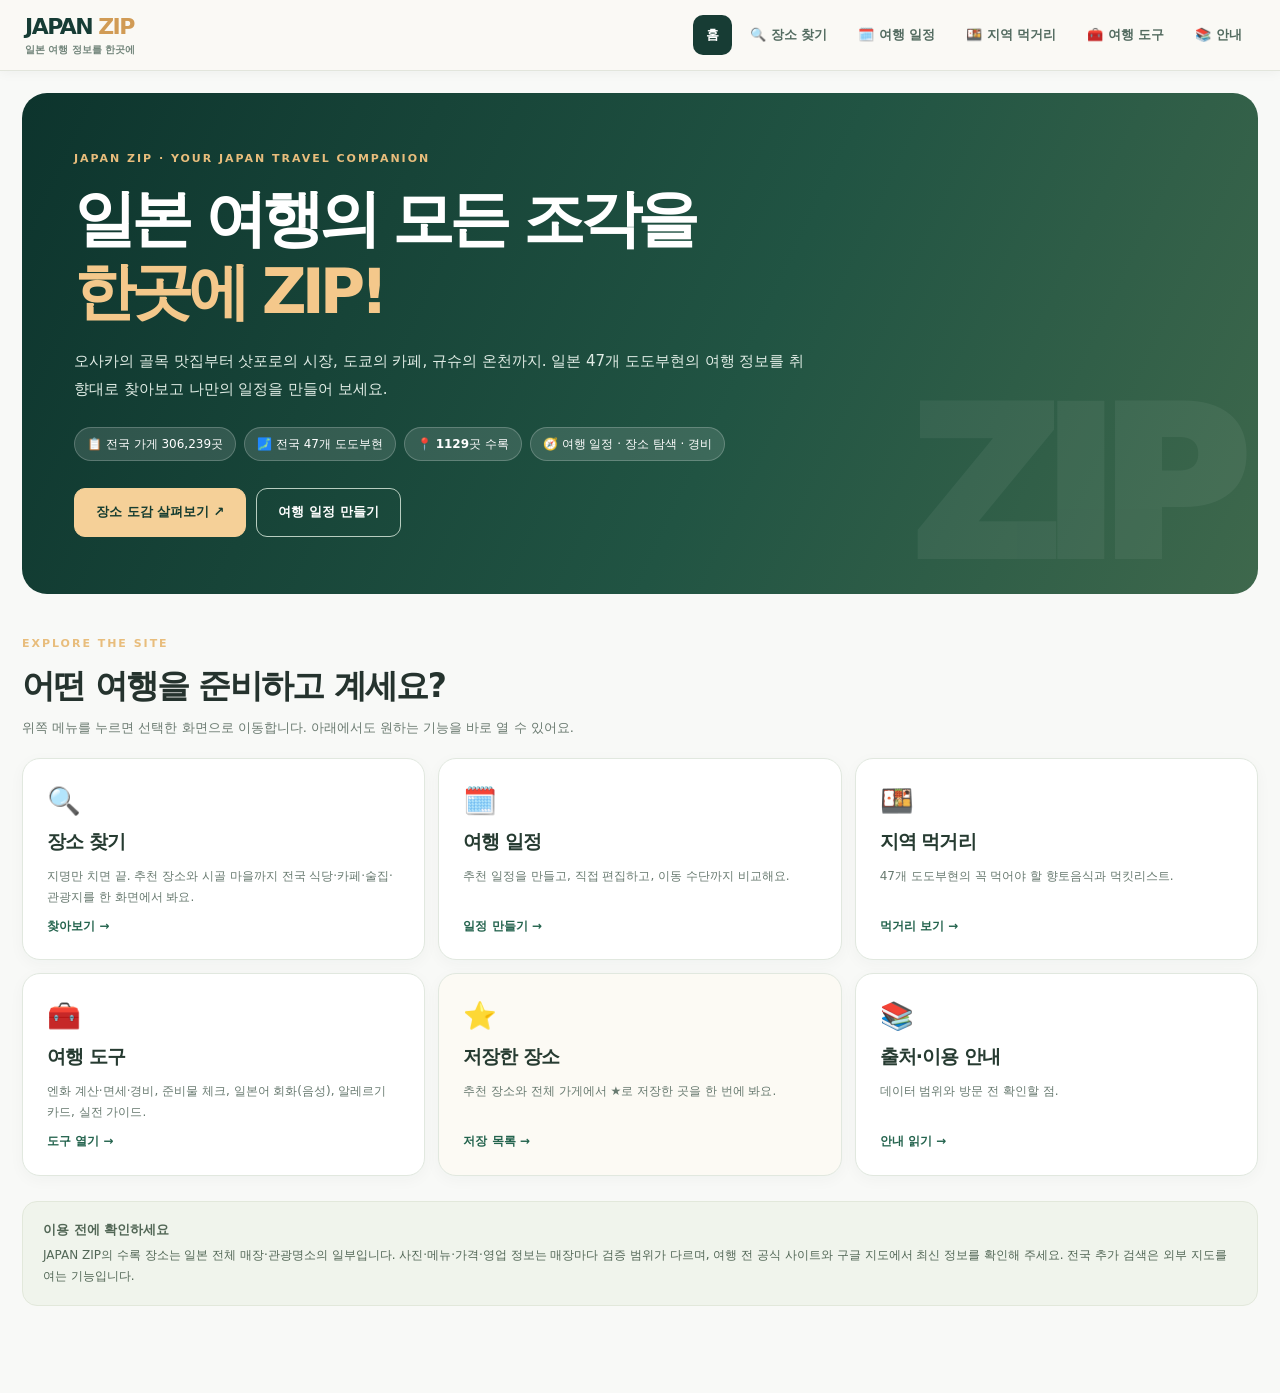
==== commit 11c7fa3e: "Add files via upload" ====
--- a/index.html
+++ b/index.html
@@ -1,7 +1,7 @@
 <!DOCTYPE html>
 
 <html lang="ko"><head><meta charset="utf-8"/><meta content="width=device-width,initial-scale=1" name="viewport"/>
-<title>JAPAN ZIP 무료 운영판 V11 | 일본 전국 여행·맛집·관광 도감</title>
+<title>JAPAN ZIP 무료 운영판 V13 | 일본 전국 여행·맛집·관광 도감</title>
 <meta content="JAPAN ZIP 재팬집 — 일본 47개 도도부현의 맛집, 카페, 쇼핑, 관광명소와 여행 일정·경비를 한곳에서 찾아보세요." name="description"/>
 <style>
 :root{--forest:#163c35;--deep:#112d29;--leaf:#2d6659;--accent:#d7a65f;--bg:#faf9f5;--surface:#fff;--line:#e2e5dc;--muted:#5f6d68;--soft:#edf4ee;--blue:#375f93;--radius:18px;--shadow:0 8px 30px rgba(22,46,40,.06)}
@@ -103,9 +103,15 @@
 .jz-free-note{background:#edf4ee;border:1px solid #d0e2d4;border-radius:12px;padding:12px 15px;margin:14px 0;color:#385648;font-size:13px;line-height:1.7}.jz-free-note button{margin:5px 0 0 8px}.jz-edit-slot{margin-top:6px;display:flex;gap:7px;align-items:center;flex-wrap:wrap}.jz-edit-slot button{font-size:12px;padding:5px 10px}.jz-suggest-overlay:not([hidden]){display:flex;position:fixed;inset:0;background:rgba(15,31,26,.66);z-index:2000;align-items:center;justify-content:center;padding:18px}.jz-suggest-panel{width:min(980px,100%);max-height:90vh;overflow:auto;background:#fff;border-radius:20px;padding:22px;box-shadow:0 18px 55px #0003}.jz-suggest-head{display:flex;justify-content:space-between;gap:12px;align-items:start}.jz-suggest-head h2{margin:4px 0}.jz-suggest-head small{color:#497464;font-weight:800}.jz-suggest-filters{display:grid;grid-template-columns:repeat(3,minmax(0,1fr));gap:12px;margin:15px 0}.jz-suggest-filters label{font-weight:750;font-size:12px;color:#486758}.jz-suggest-filters input,.jz-suggest-filters select{display:block;width:100%;min-width:0;border:1px solid #bfcfc4;background:#fff;padding:10px;border-radius:10px;margin-top:5px}.jz-suggest-results{display:grid;grid-template-columns:repeat(2,minmax(0,1fr));gap:10px;margin-top:10px}.jz-suggest-item{border:1px solid #dce5dd;border-radius:13px;padding:14px;min-width:0}.jz-suggest-item h3{font-size:16px;margin:5px 0}.jz-suggest-item p{font-size:12px;color:#64756a;margin:4px 0}.jz-suggest-item .actions{display:flex;gap:7px;flex-wrap:wrap;margin-top:10px}.jz-suggest-item a,.jz-suggest-item button{font-size:12px}.jz-suggest-foot{display:flex;justify-content:space-between;gap:10px;align-items:center;flex-wrap:wrap;margin-top:15px}.jz-suggest-near{font-size:11px;color:#246345;font-weight:800}.jz-noresult{grid-column:1/-1;padding:22px;text-align:center;color:#5f6c61;background:#f5f7f3;border-radius:10px}
 @media(max-width:700px){.jz-suggest-panel{padding:14px;max-height:94vh}.jz-suggest-filters{grid-template-columns:1fr}.jz-suggest-results{grid-template-columns:1fr}}
 @media print{.jz-edit-slot,.jz-suggest-overlay,.jz-free-note{display:none!important}}
-</style></head><body>
-<nav><div class="navin zip-nav"><a aria-label="JAPAN ZIP 홈" class="brand zip-brand" data-go="home" href="#home">JAPAN <em>ZIP</em><small>일본 여행 정보를 한곳에</small></a><button aria-controls="zipNavLinks" aria-expanded="false" class="zip-menu-toggle" id="zipToggle" type="button">☰ 메뉴</button><div aria-label="메인 메뉴" class="navs zip-nav-links" id="zipNavLinks" role="navigation"><a data-go="home" href="#home">홈</a><a data-go="planner" href="#planner">여행 일정</a><a data-go="food-guide" href="#food-guide">🍱 지역별 먹거리</a><a data-go="directory" href="#directory">맛집·장소 도감</a><a data-go="explore" href="#nation-discovery">전국 추가 검색</a><a data-go="budget" href="#budget">여행 경비</a><a data-go="sources" href="#sources">출처·이용 안내</a></div></div></nav>
-<main><section aria-label="JAPAN ZIP 홈" class="zip-home zip-view" data-view="home" id="home"><div class="zip-hero"><div class="zip-eyebrow">JAPAN ZIP · YOUR JAPAN TRAVEL COMPANION</div><h1>일본 여행의 모든 조각을<br/><span>한곳에 ZIP!</span></h1><p>오사카의 골목 맛집부터 삿포로의 시장, 도쿄의 카페, 규슈의 온천까지. 일본 47개 도도부현의 여행 정보를 취향대로 찾아보고 나만의 일정을 만들어 보세요.</p><div class="zip-hero-stats"><span>🗾 전국 47개 도도부현</span><span>📍 <strong id="bigcount">1,129</strong>곳 수록</span><span>🧭 여행 일정 · 장소 탐색 · 경비</span></div><div class="zip-hero-actions"><button class="zip-primary" data-open="directory" type="button">장소 도감 살펴보기 ↗</button><button class="zip-secondary" data-open="planner" type="button">여행 일정 만들기</button></div></div><div class="zip-intro"><div><span class="zip-section-label">EXPLORE THE SITE</span><h2>어떤 여행을 준비하고 계세요?</h2><p>위쪽 메뉴를 누르면 선택한 화면으로 이동합니다. 아래에서도 원하는 기능을 바로 열 수 있어요.</p></div></div><div class="zip-feature-grid"><button class="zip-feature" data-open="planner" type="button"><span class="zip-feature-icon">🗓️</span><b>여행 일정 만들기</b><span>지역·여행 기간·취향을 골라 2박 3일~4박 5일 추천 동선을 구성해요.</span><strong>일정 만들기 →</strong></button><button class="zip-feature" data-open="directory" type="button"><span class="zip-feature-icon">🍣</span><b>맛집·장소 도감</b><span>일식·중식·양식·카페·술집·마트·관광명소를 조건별로 검색해요.</span><strong>장소 보기 →</strong></button><button class="zip-feature" data-open="explore" type="button"><span class="zip-feature-icon">🗾</span><b>일본 전국 추가 검색</b><span>도감에 없는 매장도 도도부현·음식 종류를 선택해 구글 지도에서 찾아요.</span><strong>지도로 탐색 →</strong></button><button class="zip-feature" data-open="budget" type="button"><span class="zip-feature-icon">💴</span><b>여행 경비 계산기</b><span>항공권·숙박·식비·쇼핑 예상 금액을 직접 입력하고 합산해요.</span><strong>예산 계산 →</strong></button><button class="zip-feature" data-open="sources" type="button"><span class="zip-feature-icon">📚</span><b>정보 출처·이용 안내</b><span>수록 데이터의 범위, 가격 확인 상태, 방문 전 확인 사항을 살펴봐요.</span><strong>안내 읽기 →</strong></button><button class="zip-feature zip-feature-favs" id="zipFavorites" type="button"><span class="zip-feature-icon">⭐</span><b>저장한 장소</b><span>도감에서 별표로 저장한 여행 후보만 모아 볼 수 있어요.</span><strong>즐겨찾기 열기 →</strong></button></div><div class="zip-home-note"><b>이용 전에 확인하세요</b><p>JAPAN ZIP의 수록 장소는 일본 전체 매장·관광명소의 일부입니다. 사진·메뉴·가격·영업 정보는 매장마다 검증 범위가 다르며, 여행 전 공식 사이트와 구글 지도에서 최신 정보를 확인해 주세요. 전국 추가 검색은 외부 지도를 여는 기능입니다.</p></div></section>
+</style>
+<link rel="manifest" href="manifest.webmanifest"/>
+<meta name="theme-color" content="#163c35"/>
+<link rel="icon" href="icons/icon-192.png"/>
+<link rel="apple-touch-icon" href="icons/icon-192.png"/>
+<link rel="stylesheet" href="css/v13.css"/>
+</head><body>
+<nav><div class="navin zip-nav"><a aria-label="JAPAN ZIP 홈" class="brand zip-brand" data-go="home" href="#home">JAPAN <em>ZIP</em><small>일본 여행 정보를 한곳에</small></a><button aria-controls="zipNavLinks" aria-expanded="false" class="zip-menu-toggle" id="zipToggle" type="button">☰ 메뉴</button><div aria-label="메인 메뉴" class="navs zip-nav-links" id="zipNavLinks" role="navigation"><a data-go="home" href="#home">홈</a><a data-go="find" href="#find">🔍 장소 찾기</a><a data-go="planner" href="#planner">🗓️ 여행 일정</a><a data-go="food-guide" href="#food-guide">🍱 지역 먹거리</a><a data-go="tools" href="#tools">🧰 여행 도구</a><a data-go="sources" href="#sources">📚 안내</a></div></div></nav>
+<main><section aria-label="JAPAN ZIP 홈" class="zip-home zip-view" data-view="home" id="home"><div class="zip-hero"><div class="zip-eyebrow">JAPAN ZIP · YOUR JAPAN TRAVEL COMPANION</div><h1>일본 여행의 모든 조각을<br/><span>한곳에 ZIP!</span></h1><p>오사카의 골목 맛집부터 삿포로의 시장, 도쿄의 카페, 규슈의 온천까지. 일본 47개 도도부현의 여행 정보를 취향대로 찾아보고 나만의 일정을 만들어 보세요.</p><div class="zip-hero-stats"><span id="v12HomeOsmCount" hidden></span><span>🗾 전국 47개 도도부현</span><span>📍 <strong id="bigcount">1,129</strong>곳 수록</span><span>🧭 여행 일정 · 장소 탐색 · 경비</span></div><div class="zip-hero-actions"><button class="zip-primary" data-open="find" type="button">장소 도감 살펴보기 ↗</button><button class="zip-secondary" data-open="planner" type="button">여행 일정 만들기</button></div></div><div class="zip-intro"><div><span class="zip-section-label">EXPLORE THE SITE</span><h2>어떤 여행을 준비하고 계세요?</h2><p>위쪽 메뉴를 누르면 선택한 화면으로 이동합니다. 아래에서도 원하는 기능을 바로 열 수 있어요.</p></div></div><div class="zip-feature-grid"><button class="zip-feature" data-open="find" type="button"><span class="zip-feature-icon">🔍</span><b>장소 찾기</b><span>지명만 치면 끝. 추천 장소와 시골 마을까지 전국 식당·카페·술집·관광지를 한 화면에서 봐요.</span><strong>찾아보기 →</strong></button><button class="zip-feature" data-open="planner" type="button"><span class="zip-feature-icon">🗓️</span><b>여행 일정</b><span>추천 일정을 만들고, 직접 편집하고, 이동 수단까지 비교해요.</span><strong>일정 만들기 →</strong></button><button class="zip-feature" data-open="food-guide" type="button"><span class="zip-feature-icon">🍱</span><b>지역 먹거리</b><span>47개 도도부현의 꼭 먹어야 할 향토음식과 먹킷리스트.</span><strong>먹거리 보기 →</strong></button><button class="zip-feature" data-open="tools" type="button"><span class="zip-feature-icon">🧰</span><b>여행 도구</b><span>엔화 계산·면세·경비, 준비물 체크, 일본어 회화(음성), 알레르기 카드, 실전 가이드.</span><strong>도구 열기 →</strong></button><button class="zip-feature zip-feature-favs" id="zipFavorites" type="button"><span class="zip-feature-icon">⭐</span><b>저장한 장소</b><span>추천 장소와 전체 가게에서 ★로 저장한 곳을 한 번에 봐요.</span><strong>저장 목록 →</strong></button><button class="zip-feature" data-open="sources" type="button"><span class="zip-feature-icon">📚</span><b>출처·이용 안내</b><span>데이터 범위와 방문 전 확인할 점.</span><strong>안내 읽기 →</strong></button></div><div class="zip-home-note"><b>이용 전에 확인하세요</b><p>JAPAN ZIP의 수록 장소는 일본 전체 매장·관광명소의 일부입니다. 사진·메뉴·가격·영업 정보는 매장마다 검증 범위가 다르며, 여행 전 공식 사이트와 구글 지도에서 최신 정보를 확인해 주세요. 전국 추가 검색은 외부 지도를 여는 기능입니다.</p></div></section>
 <section class="zip-view" data-view="planner" hidden="" id="planner"><div class="zip-view-header"><span>JAPAN ZIP / 여행 일정 만들기</span><h1>여행 일정 만들기</h1><p>일본 여행의 출발점을 선택하고 일정표를 구성해 보세요.</p></div><div class="titlebar"><div><div class="eyebrow">01 · BUILD YOUR OWN ROUTE</div><h2>내 취향대로 여행 루틴 만들기</h2><p class="subtxt">날짜 없이 여행 기간·중심 지역·음식·테마를 선택하면 추천 일정과 방문 장소를 구성합니다. 각 장소의 수정 버튼으로 같은 동네·같은 현 후보를 찾아 바꿀 수 있습니다.</p></div><div class="controls-row"><button class="btn" id="copyPlan">📋 일정 복사</button><button class="btn" id="print">🖨 인쇄</button></div></div>
 <div class="card"><div class="kyushu-note"><b>🚆 교통 안내</b> · 일본 전국은 장소를 비교하는 검색 범위이며 2~5일에 전국을 순회하는 일정이 아닙니다. <b>도도부현을 골라야 해당 지역만</b> 일정에 배정됩니다. 광역 지역만 선택하면 그 권역 안의 여러 도도부현을 날짜별로 순환합니다. 다른 도시를 함께 이동한다면 열차·항공 시간 및 숙박지를 별도로 조정하세요.</div><div class="panel-title">🗾 전국 지역 탐색</div><div class="formgrid" style="grid-template-columns:repeat(auto-fit,minmax(220px,1fr));margin:8px 0 19px"><div class="control"><label for="regionPick">광역 지역 (9개)</label><select id="regionPick"><option value="전체">일본 전국</option><option value="홋카이도">홋카이도</option><option value="도호쿠">도호쿠</option><option value="간토">간토</option><option value="주부">주부</option><option value="간사이">간사이</option><option value="주고쿠">주고쿠</option><option value="시코쿠">시코쿠</option><option value="규슈">규슈</option><option value="오키나와">오키나와</option></select></div><div class="control"><label for="prefPick">도도부현 (47개)</label><select id="prefPick"></select></div></div><div class="count-tally" id="selectionCount" role="status"></div><div class="citychips" id="cityQuick" style="display:none!important"></div><div class="zip-town-explorer" id="zipTownExplorer" style=";display:none!important"><div class="district-heading">🏘️ 일본 전국 소도시·온천마을·섬 탐색 <small id="zipTownTotal"></small></div><p class="subtxt">먼저 광역 지역과 도도부현을 선택하세요. 이곳의 지명 목록은 <b>여행지 검색용</b>이며 매장 데이터가 등록되어 있다는 뜻은 아닙니다.</p><div class="zip-town-tools"><label class="control"><span>도시·마을 이름 검색</span><input id="zipTownQuery" placeholder="예: 다카야마, 유후인, 오타루, 이네" type="search"/></label><label class="control"><span>여행지 선택</span><select id="zipTownSelect"><option value="">도시·마을 선택</option></select></label></div><div class="zip-town-list" id="zipTownList"></div><div aria-live="polite" class="zip-town-detail" id="zipTownDetail">지역을 선택하면 소도시별 검색 버튼이 나옵니다.</div></div><div class="panel-title">① 여행 기간</div><div class="choicebar" id="durations"><button class="pill" data-days="3">2박 3일</button><button class="pill on" data-days="4">3박 4일</button><button class="pill" data-days="5">4박 5일</button></div>
 <div class="panel-title" style="margin-top:20px">② 여행할 지역 여러 개 선택</div>
@@ -117,7 +123,7 @@
 <div class="jz-free-note">💡 <b>추천 장소 바로 수정:</b> 일정표의 <b>✏️ 수정</b>을 누르면 같은 동네를 우선으로 식당·카페·관광명소를 비교할 수 있습니다. 이 파일에 좌표가 없는 곳은 실제 거리순이 아닌 <b>지역 기준</b>으로 추천합니다. 구글 지도에서 최종 동선을 확인하세요. <button type="button" id="jzResetSuggested" class="btn">추천 장소 변경 초기화</button></div>
 <div id="jzSuggestDialog" class="jz-suggest-overlay" hidden><div class="jz-suggest-panel" role="dialog" aria-modal="true" aria-labelledby="jzSuggestHeading"><div class="jz-suggest-head"><div><small>JAPAN ZIP · 장소 교체</small><h2 id="jzSuggestHeading">근처 장소 추천</h2><p id="jzSuggestContext" class="tiny"></p></div><button id="jzSuggestClose" type="button" class="btn" aria-label="닫기">✕ 닫기</button></div><div class="jz-suggest-filters"><label>탐색 범위<select id="jzSuggestScope"><option value="area">같은 동네 우선</option><option value="pref">같은 도도부현 전체</option></select></label><label>장소 종류<select id="jzSuggestGenre"><option value="">전체 업종</option><option value="일식">일식</option><option value="중식">중식</option><option value="양식">양식</option><option value="술집">술집</option><option value="카페·디저트">카페·디저트</option><option value="마트·쇼핑">마트·쇼핑</option><option value="볼거리·체험">관광·체험</option></select></label><label>이름·메뉴 검색<input id="jzSuggestQuery" placeholder="우설, 초밥, 공원, 카페 등" type="search"></label></div><p class="jz-free-note" id="jzSuggestSummary"></p><div class="jz-suggest-results" id="jzSuggestResults"></div><div class="jz-suggest-foot"><a id="jzSuggestMapSearch" href="https://www.google.com/maps" target="_blank" rel="noopener noreferrer" class="btn">📍 주변 가게 지도 검색</a><button id="jzSuggestCancel" type="button" class="btn">취소</button></div></div></div>
 </section>
-<section class="zip-view" data-view="explore" hidden="" id="nation-discovery"><div class="zip-view-header"><span>JAPAN ZIP / 전국 추가 검색</span><h1>전국 추가 검색</h1><p>도감에 없는 일본 매장과 관광명소까지 외부 지도에서 탐색해 보세요.</p></div><div class="eyebrow">LIVE MAP SEARCH · 47 PREFECTURES</div><h2>🗺️ 일본 전국 업소 실시간 지도 검색</h2><p class="subtxt">광역 지역부터 작은 도시·온천마을까지 한곳에서 선택하고, 음식·카페·관광지·상점을 구글 지도에서 검색합니다. 도감에 수록되지 않은 곳도 검색할 수 있습니다.</p><div class="card" style="display:none!important"><div class="formgrid"><div class="control"><label>검색할 도도부현</label><select id="nationSearchArea"><option value="日本">일본 전국</option><option value="北海道">홋카이도 (北海道)</option><option value="青森県">아오모리 (青森県)</option><option value="岩手県">이와테 (岩手県)</option><option value="宮城県">미야기 (宮城県)</option><option value="秋田県">아키타 (秋田県)</option><option value="山形県">야마가타 (山形県)</option><option value="福島県">후쿠시마 (福島県)</option><option value="茨城県">이바라키 (茨城県)</option><option value="栃木県">도치기 (栃木県)</option><option value="群馬県">군마 (群馬県)</option><option value="埼玉県">사이타마 (埼玉県)</option><option value="千葉県">지바 (千葉県)</option><option value="東京都">도쿄 (東京都)</option><option value="神奈川県">가나가와 (神奈川県)</option><option value="新潟県">니가타 (新潟県)</option><option value="富山県">도야마 (富山県)</option><option value="石川県">이시카와 (石川県)</option><option value="福井県">후쿠이 (福井県)</option><option value="山梨県">야마나시 (山梨県)</option><option value="長野県">나가노 (長野県)</option><option value="岐阜県">기후 (岐阜県)</option><option value="静岡県">시즈오카 (静岡県)</option><option value="愛知県">아이치 (愛知県)</option><option value="三重県">미에 (三重県)</option><option value="滋賀県">시가 (滋賀県)</option><option value="京都府">교토 (京都府)</option><option value="大阪府">오사카 (大阪府)</option><option value="兵庫県">효고 (兵庫県)</option><option value="奈良県">나라 (奈良県)</option><option value="和歌山県">와카야마 (和歌山県)</option><option value="鳥取県">돗토리 (鳥取県)</option><option value="島根県">시마네 (島根県)</option><option value="岡山県">오카야마 (岡山県)</option><option value="広島県">히로시마 (広島県)</option><option value="山口県">야마구치 (山口県)</option><option value="徳島県">도쿠시마 (徳島県)</option><option value="香川県">가가와 (香川県)</option><option value="愛媛県">에히메 (愛媛県)</option><option value="高知県">고치 (高知県)</option><option value="福岡県">후쿠오카 (福岡県)</option><option value="佐賀県">사가 (佐賀県)</option><option value="長崎県">나가사키 (長崎県)</option><option value="熊本県">구마모토 (熊本県)</option><option value="大分県">오이타 (大分県)</option><option value="宮崎県">미야자키 (宮崎県)</option><option value="鹿児島県">가고시마 (鹿児島県)</option><option value="沖縄県">오키나와 (沖縄県)</option></select></div><div class="control"><label>찾는 업종·메뉴</label><select id="nationSearchType"><option value="ラーメン">🍜 라멘</option><option value="寿司">🍣 초밥</option><option value="定食">🍱 정식</option><option value="焼肉">🥩 야키니쿠</option><option value="居酒屋">🍶 이자카야</option><option value="海鮮丼">🐟 해산물덮밥</option><option value="町中華">🥟 동네 중화</option><option value="オムライス">🍳 오므라이스</option><option value="イタリアン">🍝 이탈리안</option><option value="カフェ">☕ 카페</option><option value="パティスリー">🍰 디저트</option><option value="スーパーマーケット">🛒 슈퍼마켓</option><option value="観光スポット">⛩️ 관광·체험</option></select></div><div class="control"><label>도시·동네·추가 조건</label><input id="nationSearchWord" placeholder="예: 難波, 札幌駅, 安い"/></div></div><div class="controls-row"><a class="btn dark" href="https://www.google.com/maps/search/?api=1&amp;query=%E6%97%A5%E6%9C%AC%20%E3%83%A9%E3%83%BC%E3%83%A1%E3%83%B3" id="nationSearchGo" rel="noopener noreferrer" target="_blank">📍 구글 지도에서 검색 ↗</a><span class="tiny">영업·사진·실제 가격·최근 리뷰는 구글 지도에서 확인</span></div></div><div class="card zip-unified-search">
+<section class="zip-view" data-view="legacy" hidden="" id="nation-discovery"><div class="zip-view-header"><span>JAPAN ZIP / 전국 추가 검색</span><h1>전국 추가 검색</h1><p>도감에 없는 일본 매장과 관광명소까지 외부 지도에서 탐색해 보세요.</p></div><div class="eyebrow">LIVE MAP SEARCH · 47 PREFECTURES</div><h2>🗺️ 일본 전국 업소 실시간 지도 검색</h2><p class="subtxt">광역 지역부터 작은 도시·온천마을까지 한곳에서 선택하고, 음식·카페·관광지·상점을 구글 지도에서 검색합니다. 도감에 수록되지 않은 곳도 검색할 수 있습니다.</p><div class="card" style="display:none!important"><div class="formgrid"><div class="control"><label>검색할 도도부현</label><select id="nationSearchArea"><option value="日本">일본 전국</option><option value="北海道">홋카이도 (北海道)</option><option value="青森県">아오모리 (青森県)</option><option value="岩手県">이와테 (岩手県)</option><option value="宮城県">미야기 (宮城県)</option><option value="秋田県">아키타 (秋田県)</option><option value="山形県">야마가타 (山形県)</option><option value="福島県">후쿠시마 (福島県)</option><option value="茨城県">이바라키 (茨城県)</option><option value="栃木県">도치기 (栃木県)</option><option value="群馬県">군마 (群馬県)</option><option value="埼玉県">사이타마 (埼玉県)</option><option value="千葉県">지바 (千葉県)</option><option value="東京都">도쿄 (東京都)</option><option value="神奈川県">가나가와 (神奈川県)</option><option value="新潟県">니가타 (新潟県)</option><option value="富山県">도야마 (富山県)</option><option value="石川県">이시카와 (石川県)</option><option value="福井県">후쿠이 (福井県)</option><option value="山梨県">야마나시 (山梨県)</option><option value="長野県">나가노 (長野県)</option><option value="岐阜県">기후 (岐阜県)</option><option value="静岡県">시즈오카 (静岡県)</option><option value="愛知県">아이치 (愛知県)</option><option value="三重県">미에 (三重県)</option><option value="滋賀県">시가 (滋賀県)</option><option value="京都府">교토 (京都府)</option><option value="大阪府">오사카 (大阪府)</option><option value="兵庫県">효고 (兵庫県)</option><option value="奈良県">나라 (奈良県)</option><option value="和歌山県">와카야마 (和歌山県)</option><option value="鳥取県">돗토리 (鳥取県)</option><option value="島根県">시마네 (島根県)</option><option value="岡山県">오카야마 (岡山県)</option><option value="広島県">히로시마 (広島県)</option><option value="山口県">야마구치 (山口県)</option><option value="徳島県">도쿠시마 (徳島県)</option><option value="香川県">가가와 (香川県)</option><option value="愛媛県">에히메 (愛媛県)</option><option value="高知県">고치 (高知県)</option><option value="福岡県">후쿠오카 (福岡県)</option><option value="佐賀県">사가 (佐賀県)</option><option value="長崎県">나가사키 (長崎県)</option><option value="熊本県">구마모토 (熊本県)</option><option value="大分県">오이타 (大分県)</option><option value="宮崎県">미야자키 (宮崎県)</option><option value="鹿児島県">가고시마 (鹿児島県)</option><option value="沖縄県">오키나와 (沖縄県)</option></select></div><div class="control"><label>찾는 업종·메뉴</label><select id="nationSearchType"><option value="ラーメン">🍜 라멘</option><option value="寿司">🍣 초밥</option><option value="定食">🍱 정식</option><option value="焼肉">🥩 야키니쿠</option><option value="居酒屋">🍶 이자카야</option><option value="海鮮丼">🐟 해산물덮밥</option><option value="町中華">🥟 동네 중화</option><option value="オムライス">🍳 오므라이스</option><option value="イタリアン">🍝 이탈리안</option><option value="カフェ">☕ 카페</option><option value="パティスリー">🍰 디저트</option><option value="スーパーマーケット">🛒 슈퍼마켓</option><option value="観光スポット">⛩️ 관광·체험</option></select></div><div class="control"><label>도시·동네·추가 조건</label><input id="nationSearchWord" placeholder="예: 難波, 札幌駅, 安い"/></div></div><div class="controls-row"><a class="btn dark" href="https://www.google.com/maps/search/?api=1&amp;query=%E6%97%A5%E6%9C%AC%20%E3%83%A9%E3%83%BC%E3%83%A1%E3%83%B3" id="nationSearchGo" rel="noopener noreferrer" target="_blank">📍 구글 지도에서 검색 ↗</a><span class="tiny">영업·사진·실제 가격·최근 리뷰는 구글 지도에서 확인</span></div></div><div class="card zip-unified-search">
 <div class="zip-search-steps"><span>① 광역 지역</span><span>② 도도부현</span><span>③ 도시·동네</span><span>④ 업종과 검색어</span></div>
 <div class="formgrid zip-search-grid">
 <div class="control"><label for="unifiedRegion">광역 지역</label><select id="unifiedRegion"></select></div>
@@ -137,7 +143,8 @@
 <p class="tiny" id="unifiedInfo">수록된 장소와 구글 지도 검색 결과는 다릅니다. 한국어 지명 검색도 가능하며, 정확도가 낮으면 일본어 지명으로 검색해 보세요.</p>
 <div class="zip-unified-results"><h3>🗺️ 해당 지역 도감에 수록된 장소 <small id="unifiedCount"></small></h3><div class="zip-unified-cards" id="unifiedCards"></div><button class="btn" hidden="" id="unifiedMore" type="button">등록 장소 더 보기</button></div>
 </div></section>
-<section class="discovery-section zip-view" data-view="explore" hidden="" id="fuk-discovery" style=";display:none!important"><div class="eyebrow">LIVE DISCOVERY · FULL CITY</div><h2>도시·동네별 세부 업종 검색</h2><p class="subtxt">도감에 수록된 곳은 <b id="discoveryCount"></b>입니다. 그 밖의 매우 많은 업소은 아래에서 <b>도도부현·도시 + 음식 종류</b>를 조합하면 구글 지도 검색으로 이어집니다. 실시간 지도 결과는 이 파일의 수록 업소 수에 포함하지 않습니다.</p><div class="card"><div class="formgrid"><label>찾을 지역<select id="discoveryArea"><option value="日本">일본 전국</option><option value="佐賀県">사가현 전체</option><option value="長崎県">나가사키현 전체</option><option value="熊本県">구마모토현 전체</option><option value="大分県">오이타현 전체</option><option value="宮崎県">미야자키현 전체</option><option value="鹿児島県">가고시마현 전체</option><option value="福岡市">후쿠오카 시 전체</option><option value="博多駅">하카타역·오피스</option><option value="祇園">기온</option><option value="呉服町">고후쿠마치</option><option value="中洲川端">나카스카와바타</option><option value="天神">텐진 오피스</option><option value="大名">다이묘</option><option value="赤坂">아카사카</option><option value="薬院">야쿠인</option><option value="渡辺通">와타나베도리</option><option value="平尾">히라오</option><option value="六本松">롯폰마쓰</option><option value="大濠公園">오호리</option><option value="西新">니시진</option><option value="藤崎">후지사키</option><option value="唐人町">도진마치</option><option value="箱崎">하코자키</option><option value="姪浜">메이노하마</option><option value="香椎">가시이</option><option value="福岡空港">후쿠오카 공항 주변</option><option value="北海道">홋카이도 전체</option><option value="青森県">아오모리 전체</option><option value="岩手県">이와테 전체</option><option value="宮城県">미야기 전체</option><option value="秋田県">아키타 전체</option><option value="山形県">야마가타 전체</option><option value="福島県">후쿠시마 전체</option><option value="茨城県">이바라키 전체</option><option value="栃木県">도치기 전체</option><option value="群馬県">군마 전체</option><option value="埼玉県">사이타마 전체</option><option value="千葉県">지바 전체</option><option value="東京都">도쿄 전체</option><option value="神奈川県">가나가와 전체</option><option value="新潟県">니가타 전체</option><option value="富山県">도야마 전체</option><option value="石川県">이시카와 전체</option><option value="福井県">후쿠이 전체</option><option value="山梨県">야마나시 전체</option><option value="長野県">나가노 전체</option><option value="岐阜県">기후 전체</option><option value="静岡県">시즈오카 전체</option><option value="愛知県">아이치 전체</option><option value="三重県">미에 전체</option><option value="滋賀県">시가 전체</option><option value="京都府">교토 전체</option><option value="大阪府">오사카 전체</option><option value="兵庫県">효고 전체</option><option value="奈良県">나라 전체</option><option value="和歌山県">와카야마 전체</option><option value="鳥取県">돗토리 전체</option><option value="島根県">시마네 전체</option><option value="岡山県">오카야마 전체</option><option value="広島県">히로시마 전체</option><option value="山口県">야마구치 전체</option><option value="徳島県">도쿠시마 전체</option><option value="香川県">가가와 전체</option><option value="愛媛県">에히메 전체</option><option value="高知県">고치 전체</option><option value="沖縄県">오키나와 전체</option></select></label><label>원하는 음식·업종<select id="discoveryFood"><optgroup label="일식"><option value="定食 居酒屋">직장인 정식·대중식당</option><option value="寿司">초밥</option><option value="海鮮丼">해산물덮밥</option><option value="ごまさば">고마사바</option><option value="ラーメン">라멘</option><option value="うどん">우동</option><option value="そば">소바</option><option value="とんかつ">돈카츠</option><option value="天ぷら">텐푸라</option><option value="焼肉">야키니쿠</option><option value="焼鳥">야키토리</option><option value="串揚げ 串カツ">쿠시카츠</option><option value="おでん">오뎅</option><option value="もつ鍋">모츠나베</option><option value="水炊き">미즈타키</option><option value="うなぎ">장어</option></optgroup><optgroup label="중식·양식·기타"><option value="餃子">교자</option><option value="町中華">동네 중국집</option><option value="麻婆豆腐">마파두부</option><option value="ちゃんぽん">짬뽕</option><option value="オムライス">오므라이스</option><option value="洋食">일본식 양식</option><option value="ハンバーグ">함박스테이크</option><option value="カレー">카레</option><option value="イタリアン">이탈리안</option><option value="パスタ">파스타</option><option value="ピザ">피자</option><option value="ビストロ">비스트로</option><option value="ハンバーガー">수제버거</option><option value="韓国料理">한국요리</option></optgroup><optgroup label="술·카페·쇼핑"><option value="立ち飲み">타치노미·퇴근길 술집</option><option value="大衆酒場">대중 이자카야</option><option value="日本酒バー">사케바</option><option value="喫茶店">레트로 찻집</option><option value="コーヒー">커피 전문점</option><option value="パフェ">파르페</option><option value="プリン">푸딩</option><option value="パン屋">베이커리</option><option value="スーパーマーケット">마트</option><option value="鮮魚店">선어점·사시미</option><option value="商店街">상점가</option></optgroup></select></label></div><div class="controls-row" style="margin-top:13px"><a class="btn dark" href="https://www.google.com/maps/search/?api=1&amp;query=%E7%A6%8F%E5%B2%A1%E5%B8%82%20%E5%AE%9A%E9%A3%9F" id="discoveryGo" rel="noopener noreferrer" target="_blank">선택한 업종을 구글 지도에서 찾기 ↗</a><span class="tiny">직접 매장·메뉴 사진과 최근 리뷰를 확인하세요.</span></div></div></section><section class="zip-view" data-view="directory" hidden="" id="directory"><div class="zip-view-header"><span>JAPAN ZIP / 맛집·장소 도감</span><h1>맛집·장소 도감</h1><p>음식·테마·지역을 바꿔 원하는 장소를 골라 보세요.</p></div><div class="eyebrow">02 · CURATED CITYWIDE PLACES</div><h2>일본 전국 선별 장소 도감 <small style="font-size:.53em;vertical-align:middle;color:#426657">47개 도도부현</small></h2><p class="subtxt">기존 규슈 자료의 공개 가격 근거는 유지하며 전국 추가 장소는 가격 미확인으로 표기합니다. <b>공식·매장 메뉴</b>와 <b>현지 취재 참고가</b>만 가격 확인 필터에 나옵니다. 구글 지도도 연결됩니다.</p>
+<section class="discovery-section zip-view" data-view="legacy" hidden="" id="fuk-discovery" style=";display:none!important"><div class="eyebrow">LIVE DISCOVERY · FULL CITY</div><h2>도시·동네별 세부 업종 검색</h2><p class="subtxt">도감에 수록된 곳은 <b id="discoveryCount"></b>입니다. 그 밖의 매우 많은 업소은 아래에서 <b>도도부현·도시 + 음식 종류</b>를 조합하면 구글 지도 검색으로 이어집니다. 실시간 지도 결과는 이 파일의 수록 업소 수에 포함하지 않습니다.</p><div class="card"><div class="formgrid"><label>찾을 지역<select id="discoveryArea"><option value="日本">일본 전국</option><option value="佐賀県">사가현 전체</option><option value="長崎県">나가사키현 전체</option><option value="熊本県">구마모토현 전체</option><option value="大分県">오이타현 전체</option><option value="宮崎県">미야자키현 전체</option><option value="鹿児島県">가고시마현 전체</option><option value="福岡市">후쿠오카 시 전체</option><option value="博多駅">하카타역·오피스</option><option value="祇園">기온</option><option value="呉服町">고후쿠마치</option><option value="中洲川端">나카스카와바타</option><option value="天神">텐진 오피스</option><option value="大名">다이묘</option><option value="赤坂">아카사카</option><option value="薬院">야쿠인</option><option value="渡辺通">와타나베도리</option><option value="平尾">히라오</option><option value="六本松">롯폰마쓰</option><option value="大濠公園">오호리</option><option value="西新">니시진</option><option value="藤崎">후지사키</option><option value="唐人町">도진마치</option><option value="箱崎">하코자키</option><option value="姪浜">메이노하마</option><option value="香椎">가시이</option><option value="福岡空港">후쿠오카 공항 주변</option><option value="北海道">홋카이도 전체</option><option value="青森県">아오모리 전체</option><option value="岩手県">이와테 전체</option><option value="宮城県">미야기 전체</option><option value="秋田県">아키타 전체</option><option value="山形県">야마가타 전체</option><option value="福島県">후쿠시마 전체</option><option value="茨城県">이바라키 전체</option><option value="栃木県">도치기 전체</option><option value="群馬県">군마 전체</option><option value="埼玉県">사이타마 전체</option><option value="千葉県">지바 전체</option><option value="東京都">도쿄 전체</option><option value="神奈川県">가나가와 전체</option><option value="新潟県">니가타 전체</option><option value="富山県">도야마 전체</option><option value="石川県">이시카와 전체</option><option value="福井県">후쿠이 전체</option><option value="山梨県">야마나시 전체</option><option value="長野県">나가노 전체</option><option value="岐阜県">기후 전체</option><option value="静岡県">시즈오카 전체</option><option value="愛知県">아이치 전체</option><option value="三重県">미에 전체</option><option value="滋賀県">시가 전체</option><option value="京都府">교토 전체</option><option value="大阪府">오사카 전체</option><option value="兵庫県">효고 전체</option><option value="奈良県">나라 전체</option><option value="和歌山県">와카야마 전체</option><option value="鳥取県">돗토리 전체</option><option value="島根県">시마네 전체</option><option value="岡山県">오카야마 전체</option><option value="広島県">히로시마 전체</option><option value="山口県">야마구치 전체</option><option value="徳島県">도쿠시마 전체</option><option value="香川県">가가와 전체</option><option value="愛媛県">에히메 전체</option><option value="高知県">고치 전체</option><option value="沖縄県">오키나와 전체</option></select></label><label>원하는 음식·업종<select id="discoveryFood"><optgroup label="일식"><option value="定食 居酒屋">직장인 정식·대중식당</option><option value="寿司">초밥</option><option value="海鮮丼">해산물덮밥</option><option value="ごまさば">고마사바</option><option value="ラーメン">라멘</option><option value="うどん">우동</option><option value="そば">소바</option><option value="とんかつ">돈카츠</option><option value="天ぷら">텐푸라</option><option value="焼肉">야키니쿠</option><option value="焼鳥">야키토리</option><option value="串揚げ 串カツ">쿠시카츠</option><option value="おでん">오뎅</option><option value="もつ鍋">모츠나베</option><option value="水炊き">미즈타키</option><option value="うなぎ">장어</option></optgroup><optgroup label="중식·양식·기타"><option value="餃子">교자</option><option value="町中華">동네 중국집</option><option value="麻婆豆腐">마파두부</option><option value="ちゃんぽん">짬뽕</option><option value="オムライス">오므라이스</option><option value="洋食">일본식 양식</option><option value="ハンバーグ">함박스테이크</option><option value="カレー">카레</option><option value="イタリアン">이탈리안</option><option value="パスタ">파스타</option><option value="ピザ">피자</option><option value="ビストロ">비스트로</option><option value="ハンバーガー">수제버거</option><option value="韓国料理">한국요리</option></optgroup><optgroup label="술·카페·쇼핑"><option value="立ち飲み">타치노미·퇴근길 술집</option><option value="大衆酒場">대중 이자카야</option><option value="日本酒バー">사케바</option><option value="喫茶店">레트로 찻집</option><option value="コーヒー">커피 전문점</option><option value="パフェ">파르페</option><option value="プリン">푸딩</option><option value="パン屋">베이커리</option><option value="スーパーマーケット">마트</option><option value="鮮魚店">선어점·사시미</option><option value="商店街">상점가</option></optgroup></select></label></div><div class="controls-row" style="margin-top:13px"><a class="btn dark" href="https://www.google.com/maps/search/?api=1&amp;query=%E7%A6%8F%E5%B2%A1%E5%B8%82%20%E5%AE%9A%E9%A3%9F" id="discoveryGo" rel="noopener noreferrer" target="_blank">선택한 업종을 구글 지도에서 찾기 ↗</a><span class="tiny">직접 매장·메뉴 사진과 최근 리뷰를 확인하세요.</span></div></div></section><section id="find" class="zip-view" data-view="find" hidden><div class="zip-view-header"><span>JAPAN ZIP / 장소 찾기</span><h1>🔍 장소 찾기</h1><p>지역을 한 번만 고르면 ⭐ JAPAN ZIP 추천 장소와 📋 그 지역 전체 가게가 함께 나와요. 시골 마을까지 찾을 수 있어요.</p></div><div id="fz"></div></section>
+<section class="zip-view" data-view="legacy" hidden="" id="directory"><div class="zip-view-header"><span>JAPAN ZIP / 맛집·장소 도감</span><h1>맛집·장소 도감</h1><p>음식·테마·지역을 바꿔 원하는 장소를 골라 보세요.</p></div><div class="eyebrow">02 · CURATED CITYWIDE PLACES</div><h2>일본 전국 선별 장소 도감 <small style="font-size:.53em;vertical-align:middle;color:#426657">47개 도도부현</small></h2><p class="subtxt">기존 규슈 자료의 공개 가격 근거는 유지하며 전국 추가 장소는 가격 미확인으로 표기합니다. <b>공식·매장 메뉴</b>와 <b>현지 취재 참고가</b>만 가격 확인 필터에 나옵니다. 구글 지도도 연결됩니다.</p>
 <div class="section-note">수록 장소 중 다수는 <b>식당이 아닌 관광지·시장·상점가</b>입니다. 개별 음식점 전체를 자동 수집한 것이 아니며, 이곳의 업소별 메뉴·가격·실사진을 모두 검증한 것으로 표시하지 않습니다. 사진이 없는 장소는 실제 사진을 찾는 외부 이미지 검색 링크를 제공합니다.</div><div class="card" id="zipDirectoryRegionCard" style="margin:16px 0;border-color:#b9d7c6">
  <h3 style="margin:0 0 5px">📍 장소 도감 전용 지역 선택</h3>
  <p class="subtxt">여행 일정의 선택과 별개로 이 화면에서 지역을 선택합니다. 센다이는 <b>도호쿠 → 미야기 → 센다이</b>를 선택하세요.</p>
@@ -161,21 +168,22 @@
 </div>
 <div class="section-note" style="margin:12px 0"><b>🏯 센다이 데이터 보강:</b> 기존 센다이 5곳 외에 36곳을 신규 수록했습니다. 도감 지역을 <b>도호쿠 → 미야기</b>로 선택하고 센다이역·이치반초·고쿠분초 등 동네별로 검색하세요. 매장 가격 및 방문일 영업 여부는 외부 지도·공식 안내로 확인해 주세요.</div><div class="directory-grid" id="grid"></div><div class="placeholder" hidden="" id="empty"><b>이 조건과 정확히 일치하는 장소가 없습니다.</b><p>세부 메뉴·동네·분위기 중 하나를 ‘전체’로 변경하거나 필터 초기화를 눌러 주세요.</p><button class="btn dark" id="emptyClear">필터 초기화</button></div><div style="text-align:center;margin:18px"><button class="btn dark" id="more">더 많은 장소 보기</button></div>
 <div class="section-note note-warn">⚠️ 신규 전국 추가 장소는 이름이 있는 시장·명소 위주의 기본 인덱스이며, 47개 도도부현 전체 맛집을 완전 수집한 것이 아닙니다. 가격·시간·사진은 각 지역 실시간 검색 링크에서 확인해 주세요.<br/> ⚠️ 수록 장소는 전국의 업소·명소 중 극히 일부입니다. 메뉴 출처가 달린 곳도 2026년 11월 5일 웹 확인을 기준으로 한 참고 정보이지 2027년 확정 가격이 아닙니다. 미확인 장소의 금액은 <b>원래 계획용 예상 지출</b>로 유지하며, 실측처럼 표시하지 않았습니다. 방문 전 매장 확인 필수.</div></section>
-<section class="zip-view" data-view="budget" hidden="" id="budget"><div class="zip-view-header"><span>JAPAN ZIP / 여행 경비</span><h1>여행 경비</h1><p>항목별 금액을 수정해 내 여행 예산을 계산해 보세요.</p></div><div class="eyebrow">03 · MONEY &amp; SEASON</div><h2>여행 경비 계산 + 후쿠오카 항공권 참고 예시</h2><p class="subtxt">항공권·숙소·식비·마트·굿즈 예산을 수정할 수 있습니다. 항공권 월별 금액은 실제 과거 판매 평균이 아니라 <b>구매 목표가 가이드</b>입니다.</p>
+<section id="tools" class="zip-view" data-view="tools" hidden><div class="zip-view-header"><span>JAPAN ZIP / 여행 도구</span><h1>🧰 여행 도구</h1><p>계산기·체크리스트·일본어 회화는 인터넷 없이도 돼요. 아래로 내리면 여행 경비 계산과 실전 가이드가 이어집니다.</p></div><div id="v12Tools"></div></section>
+<section class="zip-view" data-view="tools" hidden="" id="budget"><div class="zip-view-header"><span>JAPAN ZIP / 여행 경비</span><h1>여행 경비</h1><p>항목별 금액을 수정해 내 여행 예산을 계산해 보세요.</p></div><div class="eyebrow">03 · MONEY &amp; SEASON</div><h2>여행 경비 계산 + 후쿠오카 항공권 참고 예시</h2><p class="subtxt">항공권·숙소·식비·마트·굿즈 예산을 수정할 수 있습니다. 항공권 월별 금액은 실제 과거 판매 평균이 아니라 <b>구매 목표가 가이드</b>입니다.</p>
 <div class="two-col"><div class="card"><h3 style="margin-top:0">예산 계산기 (원화 · 1인)</h3><div class="budget-grid" id="budgetInputs"></div><div style="margin-top:17px;border-top:1px solid var(--line);padding-top:14px"><div class="tiny">전체 목표 예산</div><div class="total" id="budgetTotal"></div><div class="tiny" id="budgetHint"></div></div></div>
 <div class="card"><h3 style="margin-top:0">인천 ↔ 후쿠오카 항공권 참고 목표가 (후쿠오카 여행에만 적용)</h3><table class="charttable"><thead><tr><th>월</th><th>싸게 산 편 (목표)</th><th>보통 허용 예산</th></tr></thead><tbody id="fareTable"></tbody></table><p class="tiny" style="margin-top:10px">※ 직접 비교 가능한 2023~2026년 월별 실거래 전체 원자료가 없어 역사적 평균으로 제시하지 않습니다. 수하물·요일·연휴에 따라 편차가 큽니다.</p><div class="formgrid" style="grid-template-columns:1fr 1fr"><div class="control"><label for="fareMonth">출발 월</label><select id="fareMonth"></select></div><div class="control"><label for="fareAmount">왕복 견적(원)</label><input id="fareAmount" min="0" type="number" value="300000"/></div></div><div class="section-note" id="fareResult"></div></div></div></section>
-<section class="zip-view" data-view="sources" hidden="" id="sources"><div class="zip-view-header"><span>JAPAN ZIP / 출처·이용 안내</span><h1>출처·이용 안내</h1><p>수록 데이터와 최신 정보 확인 방법을 안내합니다.</p></div><div class="eyebrow">04 · DATA NOTES</div><h2>수집 근거와 이용 안내</h2><p class="subtxt">최근 일본 음식점 정보·지역 상점가·지역 교통기관의 추천 등을 참고했습니다. 기존 수록 장소 중 출처가 없는 항목은 특히 재확인해 주세요. 전국 추가 장소는 일본 관광정보에 등장하는 명소·시장과 이름이 확인되는 음식점으로 구성했으며 개별 영업 여부와 메뉴 가격을 모두 검증한 목록은 아닙니다.</p><div class="card"><ul class="source-list"><li><a href="https://www.japan.travel/en/destinations/" rel="noopener noreferrer" target="_blank">일본정부관광국 JNTO — 일본 전체 지역·여행지 안내</a></li><li><a href="https://osaka-info.jp/en/spot/gourmet/" rel="noopener noreferrer" target="_blank">오사카 공식 관광 안내 — 식당·먹거리 검색</a></li><li><a href="https://osaka-info.jp/en/spot/kuromon-market/" rel="noopener noreferrer" target="_blank">오사카 공식 관광 안내 — 구로몬 시장</a></li><li><a href="https://www.japan.travel/en/spot/1398/" rel="noopener noreferrer" target="_blank">JNTO — 가나자와 오미초시장</a></li><li><a href="https://www.japan.travel/en/spot/1255/" rel="noopener noreferrer" target="_blank">JNTO — 다카야마 미야가와 아침시장</a></li><li><a href="https://www.japan47go.travel/en/area" rel="noopener noreferrer" target="_blank">JAPAN 47 GO — 일본 전국 도도부현 공식 관광정보 탐색</a></li><li><a href="https://www.japan.travel/en/gastronomy/" rel="noopener noreferrer" target="_blank">JNTO 일본 국가관광국 — 지역 음식·시장 안내</a></li><li><a href="https://www.osakatourism.org/osaka-food-guide/" rel="noopener noreferrer" target="_blank">오사카 관광 음식 가이드</a></li><li><a href="https://tabelog.com/fukuoka/A4001/rank/" rel="noopener noreferrer" target="_blank">후쿠오카 시내 음식점 전체 집계 (기존 규슈 데이터) (방문 전에 최신 자료 확인)</a></li><li><a href="https://tabelog.com/yoshoku/fukuoka/A4001/rank/" rel="noopener noreferrer" target="_blank">후쿠오카 양식 전문점 목록</a></li><li><a href="https://tabelog.com/chinese/fukuoka/A4001/rank/" rel="noopener noreferrer" target="_blank">후쿠오카 중식 음식점 목록</a></li><li><a href="https://tabelog.com/cafe/fukuoka/A4001/rank/" rel="noopener noreferrer" target="_blank">후쿠오카 카페 목록</a></li><li><a href="https://nishitetsu-store.jp/shoplist_chirashi/shop-list/?location=fukuoka" rel="noopener noreferrer" target="_blank">니시테츠 마트 공식 매장 목록</a></li><li><a href="https://www.marukyo-web.co.jp/shop/" rel="noopener noreferrer" target="_blank">마루쿄 마트 공식 매장 목록</a></li><li><a href="https://nishijin.fukuoka.jp/shop/shop_category/%E3%83%A9%E3%83%B3%E3%83%81/" rel="noopener noreferrer" target="_blank">니시진 상점가 공식 안내 — 지역 식당</a></li><li><a href="https://tabelog.com/teishoku/fukuoka/A4001/A400103/rank/" rel="noopener noreferrer" target="_blank">텐진 정식집 안내</a></li><li><a href="https://nlab.itmedia.co.jp/research/articles/3415468/" rel="noopener noreferrer" target="_blank">후쿠오카 중화요리 15선 (2025)</a></li><li><a href="https://nlab.itmedia.co.jp/research/articles/3422018/" rel="noopener noreferrer" target="_blank">후쿠오카 오므라이스 10선 (2025)</a></li><li><a href="https://tabelog.com/pan/fukuoka/A4001/rank/" rel="noopener noreferrer" target="_blank">후쿠오카 베이커리 목록 (2026)</a></li><li><a href="https://subway.city.fukuoka.lg.jp/odekake/course/details/?id=11" rel="noopener noreferrer" target="_blank">후쿠오카시 교통국 추천 — 야쿠인 일대 타치노미</a></li><li><a href="https://subway.city.fukuoka.lg.jp/odekake/course/details/?id=8" rel="noopener noreferrer" target="_blank">후쿠오카시 교통국 추천 — 롯폰마쓰 카페</a></li><li><a href="https://tabelog.com/tonkatsu/fukuoka/rank/" rel="noopener noreferrer" target="_blank">후쿠오카 돈카츠 전문점 목록 (2026)</a></li></ul><p class="tiny">가격: ’1인 추정‘은 주문량·식사 시간·음료에 따라 달라지는 계획용 구간입니다. 구글 지도 버튼은 정확한 지도 장소 ID가 아니라 상호·지역명 검색을 사용하며, 같은 상호 지점이 여럿일 수 있으니 주소를 재확인해 주세요. 일부 가게는 폐업·휴무·이전될 수 있습니다. 방문일 영업 여부는 가게 공식 안내나 구글 지도에서 반드시 확인해 주세요.</p><p class="tiny">개인용 일본 전국판 오프라인 HTML. 인터넷 연결 없이 검색·일정·예산은 동작하지만 구글 지도와 출처 링크를 열 때는 인터넷이 필요합니다.</p></div></section>
+<section class="zip-view" data-view="sources" hidden="" id="sources"><div class="zip-view-header"><span>JAPAN ZIP / 출처·이용 안내</span><h1>출처·이용 안내</h1><p>수록 데이터와 최신 정보 확인 방법을 안내합니다.</p></div><div class="eyebrow">04 · DATA NOTES</div><h2>수집 근거와 이용 안내</h2><p class="subtxt">최근 일본 음식점 정보·지역 상점가·지역 교통기관의 추천 등을 참고했습니다. 기존 수록 장소 중 출처가 없는 항목은 특히 재확인해 주세요. 전국 추가 장소는 일본 관광정보에 등장하는 명소·시장과 이름이 확인되는 음식점으로 구성했으며 개별 영업 여부와 메뉴 가격을 모두 검증한 목록은 아닙니다.</p><div class="card"><ul class="source-list"><li><a href="https://www.japan.travel/en/destinations/" rel="noopener noreferrer" target="_blank">일본정부관광국 JNTO — 일본 전체 지역·여행지 안내</a></li><li><a href="https://osaka-info.jp/en/spot/gourmet/" rel="noopener noreferrer" target="_blank">오사카 공식 관광 안내 — 식당·먹거리 검색</a></li><li><a href="https://osaka-info.jp/en/spot/kuromon-market/" rel="noopener noreferrer" target="_blank">오사카 공식 관광 안내 — 구로몬 시장</a></li><li><a href="https://www.japan.travel/en/spot/1398/" rel="noopener noreferrer" target="_blank">JNTO — 가나자와 오미초시장</a></li><li><a href="https://www.japan.travel/en/spot/1255/" rel="noopener noreferrer" target="_blank">JNTO — 다카야마 미야가와 아침시장</a></li><li><a href="https://www.japan47go.travel/en/area" rel="noopener noreferrer" target="_blank">JAPAN 47 GO — 일본 전국 도도부현 공식 관광정보 탐색</a></li><li><a href="https://www.japan.travel/en/gastronomy/" rel="noopener noreferrer" target="_blank">JNTO 일본 국가관광국 — 지역 음식·시장 안내</a></li><li><a href="https://www.osakatourism.org/osaka-food-guide/" rel="noopener noreferrer" target="_blank">오사카 관광 음식 가이드</a></li><li><a href="https://tabelog.com/fukuoka/A4001/rank/" rel="noopener noreferrer" target="_blank">후쿠오카 시내 음식점 전체 집계 (기존 규슈 데이터) (방문 전에 최신 자료 확인)</a></li><li><a href="https://tabelog.com/yoshoku/fukuoka/A4001/rank/" rel="noopener noreferrer" target="_blank">후쿠오카 양식 전문점 목록</a></li><li><a href="https://tabelog.com/chinese/fukuoka/A4001/rank/" rel="noopener noreferrer" target="_blank">후쿠오카 중식 음식점 목록</a></li><li><a href="https://tabelog.com/cafe/fukuoka/A4001/rank/" rel="noopener noreferrer" target="_blank">후쿠오카 카페 목록</a></li><li><a href="https://nishitetsu-store.jp/shoplist_chirashi/shop-list/?location=fukuoka" rel="noopener noreferrer" target="_blank">니시테츠 마트 공식 매장 목록</a></li><li><a href="https://www.marukyo-web.co.jp/shop/" rel="noopener noreferrer" target="_blank">마루쿄 마트 공식 매장 목록</a></li><li><a href="https://nishijin.fukuoka.jp/shop/shop_category/%E3%83%A9%E3%83%B3%E3%83%81/" rel="noopener noreferrer" target="_blank">니시진 상점가 공식 안내 — 지역 식당</a></li><li><a href="https://tabelog.com/teishoku/fukuoka/A4001/A400103/rank/" rel="noopener noreferrer" target="_blank">텐진 정식집 안내</a></li><li><a href="https://nlab.itmedia.co.jp/research/articles/3415468/" rel="noopener noreferrer" target="_blank">후쿠오카 중화요리 15선 (2025)</a></li><li><a href="https://nlab.itmedia.co.jp/research/articles/3422018/" rel="noopener noreferrer" target="_blank">후쿠오카 오므라이스 10선 (2025)</a></li><li><a href="https://tabelog.com/pan/fukuoka/A4001/rank/" rel="noopener noreferrer" target="_blank">후쿠오카 베이커리 목록 (2026)</a></li><li><a href="https://subway.city.fukuoka.lg.jp/odekake/course/details/?id=11" rel="noopener noreferrer" target="_blank">후쿠오카시 교통국 추천 — 야쿠인 일대 타치노미</a></li><li><a href="https://subway.city.fukuoka.lg.jp/odekake/course/details/?id=8" rel="noopener noreferrer" target="_blank">후쿠오카시 교통국 추천 — 롯폰마쓰 카페</a></li><li><a href="https://tabelog.com/tonkatsu/fukuoka/rank/" rel="noopener noreferrer" target="_blank">후쿠오카 돈카츠 전문점 목록 (2026)</a></li></ul><p class="tiny">가격: ’1인 추정‘은 주문량·식사 시간·음료에 따라 달라지는 계획용 구간입니다. 구글 지도 버튼은 정확한 지도 장소 ID가 아니라 상호·지역명 검색을 사용하며, 같은 상호 지점이 여럿일 수 있으니 주소를 재확인해 주세요. 일부 가게는 폐업·휴무·이전될 수 있습니다. 방문일 영업 여부는 가게 공식 안내나 구글 지도에서 반드시 확인해 주세요.</p><p class="tiny">📋 전체 가게 데이터: © <a href="https://www.openstreetmap.org/copyright" target="_blank" rel="noopener noreferrer">OpenStreetMap contributors</a>, Open Database License(ODbL). Geofabrik 일본 추출본을 GitHub Actions에서 매월 자동 가공합니다. 지도 타일 © OpenStreetMap. 틀린 정보는 각 가게의 “OSM에서 수정” 링크로 누구나 직접 고칠 수 있습니다.</p><p class="tiny">개인용 일본 전국판 오프라인 HTML. 인터넷 연결 없이 검색·일정·예산은 동작하지만 구글 지도와 출처 링크를 열 때는 인터넷이 필요합니다.</p></div></section>
 
 <section id="food-guide" class="zip-view" data-view="food-guide" hidden><div class="zip-view-header"><span>JAPAN ZIP / 일본 전국 향토음식</span><h1>🍱 지역별 꼭 먹어야 할 음식</h1><p>일본 47개 도도부현의 대표 음식·디저트·별미를 찾아보세요. 음식 이름을 누르면 해당 지역의 가게를 지도에서 검색할 수 있습니다.</p></div><div class="food-layout"><aside class="card food-filter"><h3>🗾 먹거리 지역 선택</h3><label for="foodRegion">광역 지역</label><select class="food-select" id="foodRegion"></select><label for="foodPref">도도부현</label><select class="food-select" id="foodPref"></select><label for="foodSearch">음식·지명 검색</label><input id="foodSearch" class="food-search" placeholder="예: 센다이, 우설, たこ焼き"/><div class="food-mini">한국어·일본어 음식 이름으로 검색됩니다. 현지 메뉴·가격·영업 여부는 매장별로 확인해 주세요.</div><hr style="border:0;border-top:1px solid #dce6dd;margin:14px 0"/><label style="font-size:13px"><input type="checkbox" id="foodSavedOnly"/> ★ 먹킷리스트만 보기</label><div style="margin-top:12px"><button class="btn" type="button" id="foodClear">모든 지역 보기</button></div></aside><div><div class="food-head"><div><span class="food-tag">여행 먹킷리스트</span><h2 id="foodHeading">일본 지역별 대표 음식</h2><div class="food-mini" id="foodHint"></div></div><div class="food-count" id="foodCount"></div></div><div class="foodcards" id="foodCards"></div><div class="food-source">참고: <a href="https://www.japan.travel/en/local-specialities/local-foods/" target="_blank" rel="noopener">일본정부관광국(JNTO) 지역 특산물</a> · <a href="https://www.maff.go.jp/j/keikaku/syokubunka/k_ryouri/search_menu/index.html" target="_blank" rel="noopener">일본 농림수산성 향토요리</a>. 이 목록은 여행 추천 후보이며, 전국의 모든 향토음식을 망라하지는 않습니다.</div></div></div></section>
 
-<section id="zip-editor" class="zip-view" data-view="zip-editor" hidden><div class="zip-view-header"><div class="eyebrow">JAPAN ZIP / MY TRIP STUDIO</div><h2>✏️ 나만의 일정 편집기</h2><p class="subtxt">기존 자동 일정 가져오기, 장소 추가·삭제·순서 변경, 같은 도시·매장 재방문, 여행 계획 저장·공유.</p></div>
+<section id="zip-editor" class="zip-view" data-view="planner" hidden><div class="zip-view-header"><div class="eyebrow">JAPAN ZIP / MY TRIP STUDIO</div><h2>✏️ 나만의 일정 편집기</h2><p class="subtxt">기존 자동 일정 가져오기, 장소 추가·삭제·순서 변경, 같은 도시·매장 재방문, 여행 계획 저장·공유.</p></div>
 <div class="card"><div class="jz-toolbar"><button class="btn dark" id="jzSeed">✨ 자동 추천 일정 가져오기</button><button class="btn" id="jzNewDay">＋ 날짜 추가</button><button class="btn" id="jzImportFavs">★ 장소 즐겨찾기 담기</button><button class="btn" id="jzImportFoods">🍱 먹킷리스트 담기</button><button class="btn" id="jzSaveJson">JSON 저장</button><label class="btn jz-file">📂 JSON 불러오기<input type="file" id="jzLoadJson" accept=".json,application/json" hidden></label><button class="btn" id="jzShare">🔗 공유 링크 복사</button><button class="btn" id="jzPrint">🖨 PDF로 인쇄</button></div><p class="tiny">편집 내용은 이 브라우저에 자동 저장됩니다. 공유 링크에는 일정과 선택 장소 이름이 담기므로 개인정보를 적지 마세요. 공유 링크가 너무 길면 JSON 파일을 사용하세요.</p><div class="formgrid"><div class="control"><label for="jzDay">장소를 추가할 날짜</label><select id="jzDay"></select></div><div class="control"><label for="jzPlaceQuery">장소 이름 검색</label><input id="jzPlaceQuery" placeholder="예: 센다이 규탄, 다카야마, 교토"></div><div class="control"><label for="jzManualPlace">직접 입력 장소 (없어도 됨)</label><input id="jzManualPlace" placeholder="등록 안 된 장소 직접 추가"></div></div><div class="jz-toolbar"><button class="btn" id="jzAddManual">＋ 입력 장소 추가</button><span class="tiny" id="jzEditStatus"></span></div><div id="jzMatches" class="jz-match-list"></div></div><div id="jzEditableDays" class="jz-days"></div></section>
-<section id="zip-transport" class="zip-view" data-view="zip-transport" hidden><div class="zip-view-header"><div class="eyebrow">JAPAN ZIP / ROUTE COMPARE</div><h2>🚆 이동 경로·교통비 비교</h2><p class="subtxt">일정의 장소를 출발지·도착지로 선택하고, 교통수단별 실제 경로 검색으로 이동합니다. 조회 결과의 시간·요금을 입력하면 비용을 비교합니다.</p></div><div class="card"><div class="formgrid"><div class="control"><label for="jzFrom">출발지</label><input id="jzFrom" list="jzStops" placeholder="예: 센다이역"></div><div class="control"><label for="jzTo">도착지</label><input id="jzTo" list="jzStops" placeholder="예: 마쓰시마"></div><div class="control"><label for="jzRouteDay">여행 날짜 참고</label><select id="jzRouteDay"></select></div></div><datalist id="jzStops"></datalist><div class="jz-toolbar"><a class="btn dark" id="jzTransitMap" target="_blank" rel="noopener noreferrer">🚆 구글 지도 대중교통</a><a class="btn" id="jzDrivingMap" target="_blank" rel="noopener noreferrer">🚗 운전 경로</a><a class="btn" href="https://japantravel.navitime.com/en/area/jp/route/" target="_blank" rel="noopener noreferrer">NAVITIME 실시간 조회</a><a class="btn" href="https://world.jorudan.co.jp/mln/en/" target="_blank" rel="noopener noreferrer">JORUDAN 조회</a></div><div class="section-note note-warn">이 HTML은 JR/구글 지도/지도 업체의 실시간 요금 API에 연결되어 있지 않습니다. 정확한 환승·소요시간·운임을 자동 산출하지 않으며, 외부 조회 결과를 입력해 비교합니다.</div><div class="jz-route-grid" id="jzRouteOptions"></div><div id="jzRouteResult" class="jz-result"></div></div></section>
-<section id="zip-practical" class="zip-view" data-view="zip-practical" hidden><div class="zip-view-header"><div class="eyebrow">JAPAN ZIP / PRACTICAL JAPAN</div><h2>🧳 일본 여행 실전 가이드</h2><p class="subtxt">교통패스·공항 이동·짐 보관·결제·예약. 구매나 탑승 전에는 공식 페이지에서 해당 날짜 조건을 확인하세요.</p></div><div class="jz-info-grid"><article class="card"><h3>🚅 전국 JR 패스</h3><p>일본 전역 장거리 열차를 자주 이용할 때 개별 승차권과 비용 비교가 필요합니다. 2026년 11월 기준 공식 온라인 7일 보통차 성인 <b>¥50,000</b>, 해외 판매 대리점 구매는 <b>¥53,000</b>으로 구매 경로별 차이가 있습니다.</p><a href="https://japanrailpass.net/kr/purchase/price/" target="_blank" rel="noopener noreferrer">JR 패스 공식 가격 확인 ↗</a></article><article class="card"><h3>🚃 지역 교통패스</h3><p>JR 홋카이도·JR 동일본·JR 서일본·JR 규슈 등 지역별 패스 및 지하철·버스 1일권을 여행 지역에 맞춰 비교하세요. 이용 가능 구간·조건은 서로 다릅니다.</p><a href="https://www.japan.travel/en/plan/getting-around/" target="_blank" rel="noopener noreferrer">JNTO 교통 안내 ↗</a></article><article class="card"><h3>✈️ 공항 이동</h3><p>간사이국제공항, 나리타·하네다, 신치토세, 후쿠오카, 센다이 공항 등에서 시내 이동은 철도·공항버스·택시를 비교하세요. 운행시간과 심야 편수에 주의하세요.</p><a href="https://www.google.com/maps" target="_blank" rel="noopener noreferrer">공항→숙소 지도 조회 ↗</a></article><article class="card"><h3>🧳 짐 보관</h3><p>역 코인로커, 호텔 프런트, 일부 예약형 보관 서비스를 이용할 수 있습니다. 큰 캐리어는 크기·빈자리·보관 기간을 먼저 확인하세요.</p><a href="https://www.japan.travel/en/" target="_blank" rel="noopener noreferrer">일본 관광 안내 ↗</a></article><article class="card"><h3>💳 결제·현금·교통 IC</h3><p>카드 사용이 널리 퍼졌지만 소규모 가게·시장·일부 교통수단에는 현금이 필요할 수 있습니다. Suica/PASMO 등 IC 교통카드의 사용 범위를 확인하세요.</p><a href="https://www.japan.travel/en/faq/" target="_blank" rel="noopener noreferrer">JNTO FAQ ↗</a></article><article class="card"><h3>🍽️ 매장·열차 예약</h3><p>인기 음식점, 료칸, 신칸센 지정석은 날짜·인원·취소 규정 확인이 중요합니다. 검색·지도 결과는 예약 확정이 아닙니다.</p><a href="https://japantravel.navitime.com/en/area/jp/route/" target="_blank" rel="noopener noreferrer">교통편 확인 ↗</a></article></div></section>
+<section id="zip-transport" class="zip-view" data-view="planner" hidden><div class="zip-view-header"><div class="eyebrow">JAPAN ZIP / ROUTE COMPARE</div><h2>🚆 이동 경로·교통비 비교</h2><p class="subtxt">일정의 장소를 출발지·도착지로 선택하고, 교통수단별 실제 경로 검색으로 이동합니다. 조회 결과의 시간·요금을 입력하면 비용을 비교합니다.</p></div><div class="card"><div class="formgrid"><div class="control"><label for="jzFrom">출발지</label><input id="jzFrom" list="jzStops" placeholder="예: 센다이역"></div><div class="control"><label for="jzTo">도착지</label><input id="jzTo" list="jzStops" placeholder="예: 마쓰시마"></div><div class="control"><label for="jzRouteDay">여행 날짜 참고</label><select id="jzRouteDay"></select></div></div><datalist id="jzStops"></datalist><div class="jz-toolbar"><a class="btn dark" id="jzTransitMap" target="_blank" rel="noopener noreferrer">🚆 구글 지도 대중교통</a><a class="btn" id="jzDrivingMap" target="_blank" rel="noopener noreferrer">🚗 운전 경로</a><a class="btn" href="https://japantravel.navitime.com/en/area/jp/route/" target="_blank" rel="noopener noreferrer">NAVITIME 실시간 조회</a><a class="btn" href="https://world.jorudan.co.jp/mln/en/" target="_blank" rel="noopener noreferrer">JORUDAN 조회</a></div><div class="section-note note-warn">이 HTML은 JR/구글 지도/지도 업체의 실시간 요금 API에 연결되어 있지 않습니다. 정확한 환승·소요시간·운임을 자동 산출하지 않으며, 외부 조회 결과를 입력해 비교합니다.</div><div class="jz-route-grid" id="jzRouteOptions"></div><div id="jzRouteResult" class="jz-result"></div></div></section>
+<section id="zip-practical" class="zip-view" data-view="tools" hidden><div class="zip-view-header"><div class="eyebrow">JAPAN ZIP / PRACTICAL JAPAN</div><h2>🧳 일본 여행 실전 가이드</h2><p class="subtxt">교통패스·공항 이동·짐 보관·결제·예약. 구매나 탑승 전에는 공식 페이지에서 해당 날짜 조건을 확인하세요.</p></div><div class="jz-info-grid"><article class="card"><h3>🚅 전국 JR 패스</h3><p>일본 전역 장거리 열차를 자주 이용할 때 개별 승차권과 비용 비교가 필요합니다. 2026년 11월 기준 공식 온라인 7일 보통차 성인 <b>¥50,000</b>, 해외 판매 대리점 구매는 <b>¥53,000</b>으로 구매 경로별 차이가 있습니다.</p><a href="https://japanrailpass.net/kr/purchase/price/" target="_blank" rel="noopener noreferrer">JR 패스 공식 가격 확인 ↗</a></article><article class="card"><h3>🚃 지역 교통패스</h3><p>JR 홋카이도·JR 동일본·JR 서일본·JR 규슈 등 지역별 패스 및 지하철·버스 1일권을 여행 지역에 맞춰 비교하세요. 이용 가능 구간·조건은 서로 다릅니다.</p><a href="https://www.japan.travel/en/plan/getting-around/" target="_blank" rel="noopener noreferrer">JNTO 교통 안내 ↗</a></article><article class="card"><h3>✈️ 공항 이동</h3><p>간사이국제공항, 나리타·하네다, 신치토세, 후쿠오카, 센다이 공항 등에서 시내 이동은 철도·공항버스·택시를 비교하세요. 운행시간과 심야 편수에 주의하세요.</p><a href="https://www.google.com/maps" target="_blank" rel="noopener noreferrer">공항→숙소 지도 조회 ↗</a></article><article class="card"><h3>🧳 짐 보관</h3><p>역 코인로커, 호텔 프런트, 일부 예약형 보관 서비스를 이용할 수 있습니다. 큰 캐리어는 크기·빈자리·보관 기간을 먼저 확인하세요.</p><a href="https://www.japan.travel/en/" target="_blank" rel="noopener noreferrer">일본 관광 안내 ↗</a></article><article class="card"><h3>💳 결제·현금·교통 IC</h3><p>카드 사용이 널리 퍼졌지만 소규모 가게·시장·일부 교통수단에는 현금이 필요할 수 있습니다. Suica/PASMO 등 IC 교통카드의 사용 범위를 확인하세요.</p><a href="https://www.japan.travel/en/faq/" target="_blank" rel="noopener noreferrer">JNTO FAQ ↗</a></article><article class="card"><h3>🍽️ 매장·열차 예약</h3><p>인기 음식점, 료칸, 신칸센 지정석은 날짜·인원·취소 규정 확인이 중요합니다. 검색·지도 결과는 예약 확정이 아닙니다.</p><a href="https://japantravel.navitime.com/en/area/jp/route/" target="_blank" rel="noopener noreferrer">교통편 확인 ↗</a></article></div></section>
 <div class="jz-modal" id="jzModal" hidden><div class="jz-modal-backdrop" data-close-modal></div><div class="jz-modal-card" role="dialog" aria-modal="true" aria-labelledby="jzModalTitle"><button type="button" class="jz-close" data-close-modal aria-label="닫기">×</button><div id="jzModalBody"></div></div></div>
 </main>
+<script src="data/places.js"></script>
 <script>
-const DATA=[{"id":"foodway","name":"푸드웨이 니시진","jp":"フードウェイ 西新店","area":"니시진","cat":"mart","kind":"로컬","desc":"생선·사시미·초밥·도시락 1순위. 식재료 코너가 강함.","menu":"사시미 1팩 + 초밥·도시락","price":"장보기 ¥800~2,500 · 예상 예산","map":"https://www.google.com/maps/search/?api=1&query=%E3%83%95%E3%83%BC%E3%83%89%E3%82%A6%E3%82%A7%E3%82%A4%20%E8%A5%BF%E6%96%B0%E5%BA%97%20%E7%A6%8F%E5%B2%A1%E5%B8%82%E6%97%A9%E8%89%AF%E5%8C%BA%E8%A5%BF%E6%96%B04%E4%B8%81%E7%9B%AE1-1%20PRALIVA%20B2F","warning":"⚑ 회는 너무 늦게 가지 말고 재고 확인","genre":"마트·쇼핑","sub":"슈퍼마켓·식품관","audience":"현지 로컬","vibe":"현지 로컬","origin":"기존 가이드 수록","low":800,"zone":"니시진·모모치","exact":"1인 예상 예산","priceCheck":"estimate","priceCheckedAt":"","priceEvidence":"","priceItems":[],"priceCaveat":"","priceEvidenceType":"","menuExplain":"마켓·상점의 취급 품목은 입고일과 시간대에 따라 달라집니다.","photo":"","photoCredit":"","photoLabel":"","photoPage":"","pref":"후쿠오카","region":"규슈"},{"id":"halloday","name":"할로데이 니시진","jp":"ハローデイ 西新店","area":"소하라","cat":"mart","kind":"로컬","desc":"신선식품·조리식품 비교. 푸드웨이와 사시미 가격 비교 추천.","menu":"사시미·회덮밥·반찬 비교","price":"장보기 ¥800~2,500 · 예상 예산","map":"https://www.google.com/maps/search/?api=1&query=%E3%83%8F%E3%83%AD%E3%83%BC%E3%83%87%E3%82%A4%20%E8%A5%BF%E6%96%B0%E5%BA%97%20%E7%A6%8F%E5%B2%A1%E5%B8%82%E6%97%A9%E8%89%AF%E5%8C%BA%E7%A5%96%E5%8E%9F1-1%20%E3%83%86%E3%83%B3%E3%82%B0%E3%83%83%E3%83%89%E3%82%B7%E3%83%86%E3%82%A3%20B1F","warning":"","genre":"마트·쇼핑","sub":"슈퍼마켓·식품관","audience":"현지 로컬","vibe":"현지 로컬","origin":"기존 가이드 수록","low":800,"zone":"니시진·모모치","exact":"1인 예상 예산","priceCheck":"estimate","priceCheckedAt":"","priceEvidence":"","priceItems":[],"priceCaveat":"","priceEvidenceType":"","menuExplain":"마켓·상점의 취급 품목은 입고일과 시간대에 따라 달라집니다.","photo":"","photoCredit":"","photoLabel":"","photoPage":"","pref":"후쿠오카","region":"규슈"},{"id":"maxvalu","name":"맥스밸류 익스프레스 니시진","jp":"マックスバリュエクスプレス 西新店","area":"니시진","cat":"mart","kind":"로컬","desc":"24시간 영업. 늦은 밤 간식·음료·도시락 사기 좋은 소형 마트.","menu":"도시락 + 컵라면·음료","price":"장보기 ¥500~1,500 · 예상 예산","map":"https://www.google.com/maps/search/?api=1&query=%E3%83%9E%E3%83%83%E3%82%AF%E3%82%B9%E3%83%90%E3%83%AA%E3%83%A5%E3%82%A8%E3%82%AF%E3%82%B9%E3%83%97%E3%83%AC%E3%82%B9%20%E8%A5%BF%E6%96%B0%E5%BA%97%20%E7%A6%8F%E5%B2%A1%E5%B8%82%E6%97%A9%E8%89%AF%E5%8C%BA%E8%A5%BF%E6%96%B04%E4%B8%81%E7%9B%AE8-8","warning":"","genre":"마트·쇼핑","sub":"슈퍼마켓·식품관","audience":"현지 로컬","vibe":"현지 로컬","origin":"기존 가이드 수록","low":500,"zone":"니시진·모모치","exact":"1인 예상 예산","priceCheck":"estimate","priceCheckedAt":"","priceEvidence":"","priceItems":[],"priceCaveat":"","priceEvidenceType":"","menuExplain":"마켓·상점의 취급 품목은 입고일과 시간대에 따라 달라집니다.","photo":"","photoCredit":"","photoLabel":"","photoPage":"","pref":"후쿠오카","region":"규슈"},{"id":"sunny","name":"써니 다카토리","jp":"サニー 高取店","area":"후지사키","cat":"mart","kind":"로컬","desc":"후지사키까지 상점가 걸으며 들르기 좋은 현지 슈퍼.","menu":"초밥·과일·간식","price":"장보기 ¥500~2,000 · 예상 예산","map":"https://www.google.com/maps/search/?api=1&query=%E3%82%B5%E3%83%8B%E3%83%BC%20%E9%AB%98%E5%8F%96%E5%BA%97%20%E7%A6%8F%E5%B2%A1%E5%B8%82%E6%97%A9%E8%89%AF%E5%8C%BA%E9%AB%98%E5%8F%961%E4%B8%81%E7%9B%AE1-28","warning":"","genre":"마트·쇼핑","sub":"슈퍼마켓·식품관","audience":"현지 로컬","vibe":"현지 로컬","origin":"기존 가이드 수록","low":500,"zone":"니시진·모모치","exact":"1인 예상 예산","priceCheck":"estimate","priceCheckedAt":"","priceEvidence":"","priceItems":[],"priceCaveat":"","priceEvidenceType":"","menuExplain":"마켓·상점의 취급 품목은 입고일과 시간대에 따라 달라집니다.","photo":"","photoCredit":"","photoLabel":"","photoPage":"","pref":"후쿠오카","region":"규슈"},{"id":"bonrepas","name":"봉라파스 모모치","jp":"ボンラパス 百道店","area":"모모치","cat":"mart","kind":"로컬","desc":"조금 고급스러운 마트. 수입 식품·치즈·반찬 구경에 좋음.","menu":"프리미엄 사시미·치즈·델리","price":"장보기 ¥1,000~3,000 · 예상 예산","map":"https://www.google.com/maps/search/?api=1&query=%E3%83%9C%E3%83%B3%E3%83%A9%E3%83%91%E3%82%B9%20%E7%99%BE%E9%81%93%E5%BA%97%20%E7%A6%8F%E5%B2%A1%E5%B8%82%E6%97%A9%E8%89%AF%E5%8C%BA%E7%99%BE%E9%81%93%E6%B5%9C1%E4%B8%81%E7%9B%AE2-1","warning":"","genre":"마트·쇼핑","sub":"슈퍼마켓·식품관","audience":"현지 로컬","vibe":"현지 로컬","origin":"기존 가이드 수록","low":1000,"zone":"니시진·모모치","exact":"1인 예상 예산","priceCheck":"estimate","priceCheckedAt":"","priceEvidence":"","priceItems":[],"priceCaveat":"","priceEvidenceType":"","menuExplain":"마켓·상점의 취급 품목은 입고일과 시간대에 따라 달라집니다.","photo":"","photoCredit":"","photoLabel":"","photoPage":"","pref":"후쿠오카","region":"규슈"},{"id":"praliva","name":"프라리바","jp":"PRALIVA","area":"니시진","cat":"spot","kind":"로컬","desc":"역 연결 쇼핑센터. 마트·그랑디르 빵집·교자·카페가 모여 있음.","menu":"마트 + 베이커리 + 교자","price":"입장 무료 · 소비별 · 예상 예산","map":"https://www.google.com/maps/search/?api=1&query=PRALIVA%20%E7%A6%8F%E5%B2%A1%E5%B8%82%E6%97%A9%E8%89%AF%E5%8C%BA%E8%A5%BF%E6%96%B04%E4%B8%81%E7%9B%AE1-1","warning":"","genre":"볼거리·체험","sub":"명소·쇼핑","audience":"현지 로컬","vibe":"현지 로컬","origin":"기존 가이드 수록","low":500,"zone":"니시진·모모치","exact":"1인 예상 예산","priceCheck":"estimate","priceCheckedAt":"","priceEvidence":"","priceItems":[],"priceCaveat":"","priceEvidenceType":"","menuExplain":"방문 시 대표 볼거리와 입장 조건을 확인하세요.","photo":"","photoCredit":"","photoLabel":"","photoPage":"","pref":"후쿠오카","region":"규슈"},{"id":"nishijin","name":"니시진 상점가","jp":"西新商店街","area":"니시진","cat":"spot","kind":"로컬","desc":"일본의 평범한 생활 상권. 군것질·문구·로컬 식당 구경.","menu":"상점가 과자·문구·먹거리","price":"무료 산책 · 쇼핑별 · 예상 예산","map":"https://www.google.com/maps/search/?api=1&query=%E8%A5%BF%E6%96%B0%E5%95%86%E5%BA%97%E8%A1%97%20%E7%A6%8F%E5%B2%A1%E5%B8%82%E6%97%A9%E8%89%AF%E5%8C%BA%E8%A5%BF%E6%96%B04%E4%B8%81%E7%9B%AE9-18","warning":"⚑ 저녁에는 큰길·상점가 위주 이동","genre":"볼거리·체험","sub":"명소·쇼핑","audience":"현지 로컬","vibe":"현지 로컬","origin":"기존 가이드 수록","low":500,"zone":"니시진·모모치","exact":"1인 예상 예산","priceCheck":"estimate","priceCheckedAt":"","priceEvidence":"","priceItems":[],"priceCaveat":"","priceEvidenceType":"","menuExplain":"방문 시 대표 볼거리와 입장 조건을 확인하세요.","photo":"","photoCredit":"","photoLabel":"","photoPage":"","pref":"후쿠오카","region":"규슈"},{"id":"takatori","name":"다카토리~후지사키 상점가","jp":"高取商店街・藤崎商店街","area":"후지사키","cat":"spot","kind":"로컬","desc":"현지인 주거지역의 상점가. 카페와 빵집, 써니마트 연결.","menu":"디저트·동네 상점 구경","price":"무료 산책 · 쇼핑별 · 예상 예산","map":"https://www.google.com/maps/search/?api=1&query=%E9%AB%98%E5%8F%96%E5%95%86%E5%BA%97%E8%A1%97%E3%83%BB%E8%97%A4%E5%B4%8E%E5%95%86%E5%BA%97%E8%A1%97%20%E7%A6%8F%E5%B2%A1%E5%B8%82%E6%97%A9%E8%89%AF%E5%8C%BA%E9%AB%98%E5%8F%961%E4%B8%81%E7%9B%AE","warning":"","genre":"볼거리·체험","sub":"명소·쇼핑","audience":"현지 로컬","vibe":"현지 로컬","origin":"기존 가이드 수록","low":500,"zone":"니시진·모모치","exact":"1인 예상 예산","priceCheck":"estimate","priceCheckedAt":"","priceEvidence":"","priceItems":[],"priceCaveat":"","priceEvidenceType":"","menuExplain":"방문 시 대표 볼거리와 입장 조건을 확인하세요.","photo":"","photoCredit":"","photoLabel":"","photoPage":"","pref":"후쿠오카","region":"규슈"},{"id":"tojin","name":"도진마치 상점가","jp":"唐人町商店街","area":"도진마치","cat":"spot","kind":"로컬","desc":"호크스 굿즈숍 가는 길에 빵집·젤라토 구경하기 좋음.","menu":"빵집·젤라토·동네 상점","price":"무료 산책 · 소비별 · 예상 예산","map":"https://www.google.com/maps/search/?api=1&query=%E5%94%90%E4%BA%BA%E7%94%BA%E5%95%86%E5%BA%97%E8%A1%97%20%E7%A6%8F%E5%B2%A1%E5%B8%82%E4%B8%AD%E5%A4%AE%E5%8C%BA%E5%94%90%E4%BA%BA%E7%94%BA1%E4%B8%81%E7%9B%AE","warning":"","genre":"볼거리·체험","sub":"명소·쇼핑","audience":"현지 로컬","vibe":"현지 로컬","origin":"기존 가이드 수록","low":500,"zone":"니시진·모모치","exact":"1인 예상 예산","priceCheck":"estimate","priceCheckedAt":"","priceEvidence":"","priceItems":[],"priceCaveat":"","priceEvidenceType":"","menuExplain":"방문 시 대표 볼거리와 입장 조건을 확인하세요.","photo":"","photoCredit":"","photoLabel":"","photoPage":"","pref":"후쿠오카","region":"규슈"},{"id":"hawks","name":"호크스 공식 굿즈숍 HOME","jp":"HAWKS STORE HOME","area":"모모치","cat":"spot","kind":"로컬","desc":"11월 경기 관람 없이 굿즈 쇼핑. 구장 외부 8번 게이트, 입장권 불필요.","menu":"선수 타월·모자·유니폼","price":"굿즈 ¥5,000~20,000 · 예상 예산","map":"https://www.google.com/maps/search/?api=1&query=HAWKS%20STORE%20HOME%20%E7%A6%8F%E5%B2%A1%E5%B8%82%E4%B8%AD%E5%A4%AE%E5%8C%BA%E5%9C%B0%E8%A1%8C%E6%B5%9C2%E4%B8%81%E7%9B%AE2-2%20%E3%81%BF%E3%81%9A%E3%81%BBPayPay%E3%83%89%E3%83%BC%E3%83%A0%208%E3%82%B2%E3%83%BC%E3%83%88%E5%A4%96","warning":"⚑ 월요일 통상 휴무, 2027년 비시즌 운영 확인","genre":"볼거리·체험","sub":"명소·쇼핑","audience":"현지 로컬","vibe":"현지 로컬","origin":"기존 가이드 수록","low":5000,"zone":"니시진·모모치","exact":"1인 예상 예산","priceCheck":"estimate","priceCheckedAt":"","priceEvidence":"","priceItems":[],"priceCaveat":"","priceEvidenceType":"","menuExplain":"방문 시 대표 볼거리와 입장 조건을 확인하세요.","photo":"","photoCredit":"","photoLabel":"","photoPage":"","pref":"후쿠오카","region":"규슈"},{"id":"markis","name":"마크이즈 후쿠오카 모모치","jp":"MARK IS 福岡ももち","area":"모모치","cat":"spot","kind":"로컬","desc":"돔과 가까운 쇼핑몰. 식당·잡화·서점·카페 쉬어가기 좋음.","menu":"식당가 + 쇼핑 + 서점","price":"입장 무료 · 소비별 · 예상 예산","map":"https://www.google.com/maps/search/?api=1&query=MARK%20IS%20%E7%A6%8F%E5%B2%A1%E3%82%82%E3%82%82%E3%81%A1%20%E7%A6%8F%E5%B2%A1%E5%B8%82%E4%B8%AD%E5%A4%AE%E5%8C%BA%E5%9C%B0%E8%A1%8C%E6%B5%9C2%E4%B8%81%E7%9B%AE2-1","warning":"","genre":"볼거리·체험","sub":"명소·쇼핑","audience":"현지 로컬","vibe":"현지 로컬","origin":"기존 가이드 수록","low":500,"zone":"니시진·모모치","exact":"1인 예상 예산","priceCheck":"estimate","priceCheckedAt":"","priceEvidence":"","priceItems":[],"priceCaveat":"","priceEvidenceType":"","menuExplain":"방문 시 대표 볼거리와 입장 조건을 확인하세요.","photo":"","photoCredit":"","photoLabel":"","photoPage":"","pref":"후쿠오카","region":"규슈"},{"id":"museum","name":"후쿠오카시 박물관","jp":"福岡市博物館","area":"모모치","cat":"spot","kind":"로컬","desc":"비가 오거나 식사 사이 시간이 남으면 상설전 구경.","menu":"상설전·전시","price":"입장료 별도 · 예상 예산","map":"https://www.google.com/maps/search/?api=1&query=%E7%A6%8F%E5%B2%A1%E5%B8%82%E5%8D%9A%E7%89%A9%E9%A4%A8%20%E7%A6%8F%E5%B2%A1%E5%B8%82%E6%97%A9%E8%89%AF%E5%8C%BA%E7%99%BE%E9%81%93%E6%B5%9C3%E4%B8%81%E7%9B%AE1-1","warning":"⚑ 월 휴무; 2027년 전시 변동","genre":"볼거리·체험","sub":"명소·쇼핑","audience":"현지 로컬","vibe":"현지 로컬","origin":"기존 가이드 수록","low":500,"zone":"니시진·모모치","exact":"1인 예상 예산","priceCheck":"estimate","priceCheckedAt":"","priceEvidence":"","priceItems":[],"priceCaveat":"","priceEvidenceType":"","menuExplain":"방문 시 대표 볼거리와 입장 조건을 확인하세요.","photo":"","photoCredit":"","photoLabel":"","photoPage":"","pref":"후쿠오카","region":"규슈"},{"id":"gyonini","name":"교자야 니노니 프라리바","jp":"餃子屋 弐ノ弐 PRALIVA店","area":"니시진","cat":"gyoza","kind":"로컬","desc":"한입 교자·중화 안주와 맥주. 숙소 가까워 첫날 저녁으로 추천.","menu":"교자 포함 평일 런치","price":"평일 런치 메인+스프교자+디저트 ¥900 · 센베로 세트(14시 이후, 세전) ¥1,000 · 공식 공개가","map":"https://www.google.com/maps/search/?api=1&query=%E9%A4%83%E5%AD%90%E5%B1%8B%20%E5%BC%90%E3%83%8E%E5%BC%90%20PRALIVA%E5%BA%97%20%E7%A6%8F%E5%B2%A1%E5%B8%82%E6%97%A9%E8%89%AF%E5%8C%BA%E8%A5%BF%E6%96%B04%E4%B8%81%E7%9B%AE1-1%20PRALIVA%201F","warning":"⚑ 2027년 영업시간 재확인","genre":"중식","sub":"교자·만두","audience":"현지 로컬","vibe":"현지 로컬","origin":"기존 가이드 수록","low":1500,"zone":"니시진·모모치","exact":"1인 예상 예산","priceCheck":"official","priceCheckedAt":"2026-11-05 (웹 자료 확인)","priceEvidence":"https://praliva.jp/news/ninoni/19214/","priceItems":[{"label":"평일 런치 메인+스프교자+디저트","yen":900},{"label":"센베로 세트(14시 이후, 세전)","yen":1000}],"priceCaveat":"런치 ¥900 세금 포함 / 평일 14시 전 한정. 센베로는 공식 점포 안내상 세전 ¥1000(세금 포함 ¥1100), 제공 조건 변경 가능","priceEvidenceType":"공식·매장","source":"https://praliva.jp/news/ninoni/19214/","menuExplain":"교자 포함 평일 런치를 고려해 보세요. 굽거나 찌거나 삶는 조리법에 따라 식감이 달라집니다.","photo":"","photoCredit":"","photoLabel":"","photoPage":"","pref":"후쿠오카","region":"규슈"},{"id":"gyokatsu","name":"교자노 캇짱 니시진","jp":"餃子のかっちゃん 福岡西新店","area":"니시진","cat":"gyoza","kind":"로컬","desc":"교자와 튀김·술을 가볍게 즐기는 캐주얼 이자카야.","menu":"구운 교자 + 하이볼","price":"식사 ¥1,800~3,000 · 예상 예산","map":"https://www.google.com/maps/search/?api=1&query=%E9%A4%83%E5%AD%90%E3%81%AE%E3%81%8B%E3%81%A3%E3%81%A1%E3%82%83%E3%82%93%20%E7%A6%8F%E5%B2%A1%E8%A5%BF%E6%96%B0%E5%BA%97%20%E7%A6%8F%E5%B2%A1%E5%B8%82%E6%97%A9%E8%89%AF%E5%8C%BA%E8%A5%BF%E6%96%B04%E4%B8%81%E7%9B%AE9-13","warning":"","genre":"중식","sub":"교자·만두","audience":"현지 로컬","vibe":"현지 로컬","origin":"기존 가이드 수록","low":1800,"zone":"니시진·모모치","exact":"1인 예상 예산","priceCheck":"estimate","priceCheckedAt":"","priceEvidence":"","priceItems":[],"priceCaveat":"","priceEvidenceType":"","menuExplain":"구운 교자 + 하이볼를 고려해 보세요. 굽거나 찌거나 삶는 조리법에 따라 식감이 달라집니다.","photo":"","photoCredit":"","photoLabel":"","photoPage":"","pref":"후쿠오카","region":"규슈"},{"id":"bajoso","name":"바조소","jp":"馬上荘","area":"니시진","cat":"gyoza","kind":"로컬","desc":"1957년 개업한 교자 노포. 카운터석·혼밥 가능.","menu":"구운 교자 + 작은 안주","price":"식사 ¥1,500~2,800 · 예상 예산","map":"https://www.google.com/maps/search/?api=1&query=%E9%A6%AC%E4%B8%8A%E8%8D%98%20%E7%A6%8F%E5%B2%A1%E5%B8%82%E6%97%A9%E8%89%AF%E5%8C%BA%E8%A5%BF%E6%96%B01%E4%B8%81%E7%9B%AE7-6","warning":"⚑ 예약 불가·현금 준비 권장","genre":"중식","sub":"교자·만두","audience":"현지 로컬","vibe":"현지 로컬","origin":"기존 가이드 수록","low":1500,"zone":"니시진·모모치","exact":"1인 예상 예산","priceCheck":"estimate","priceCheckedAt":"","priceEvidence":"","priceItems":[],"priceCaveat":"","priceEvidenceType":"","menuExplain":"구운 교자 + 작은 안주를 고려해 보세요. 굽거나 찌거나 삶는 조리법에 따라 식감이 달라집니다.","photo":"","photoCredit":"","photoLabel":"","photoPage":"","pref":"후쿠오카","region":"규슈"},{"id":"banri","name":"반리초조","jp":"万里長城","area":"니시진","cat":"gyoza","kind":"로컬","desc":"중국 가정식·군만두·물만두·마파두부. 상점가 안내의 오래된 가게.","menu":"군만두 + 마파두부","price":"식사 ¥1,300~2,200 · 예상 예산","map":"https://www.google.com/maps/search/?api=1&query=%E4%B8%87%E9%87%8C%E9%95%B7%E5%9F%8E%20%E7%A6%8F%E5%B2%A1%E5%B8%82%E6%97%A9%E8%89%AF%E5%8C%BA%E8%A5%BF%E6%96%B04%E4%B8%81%E7%9B%AE9-36-5%202F","warning":"⚑ 최근 영업·메뉴 확인 필요","genre":"중식","sub":"교자·만두","audience":"현지 로컬","vibe":"현지 로컬","origin":"기존 가이드 수록","low":1300,"zone":"니시진·모모치","exact":"1인 예상 예산","priceCheck":"estimate","priceCheckedAt":"","priceEvidence":"","priceItems":[],"priceCaveat":"","priceEvidenceType":"","menuExplain":"군만두 + 마파두부를 고려해 보세요. 굽거나 찌거나 삶는 조리법에 따라 식감이 달라집니다.","photo":"","photoCredit":"","photoLabel":"","photoPage":"","pref":"후쿠오카","region":"규슈"},{"id":"nikkoku","name":"교자의 날 국승","jp":"ぎょうざの日国勝","area":"니시진","cat":"gyoza","kind":"로컬","desc":"점심에도 갈 수 있는 교자 전문점. 비교 시식하기 좋음.","menu":"구운 교자 정식","price":"식사 ¥900~1,800 · 예상 예산","map":"https://www.google.com/maps/search/?api=1&query=%E3%81%8E%E3%82%87%E3%81%86%E3%81%96%E3%81%AE%E6%97%A5%E5%9B%BD%E5%8B%9D%20%E7%A6%8F%E5%B2%A1%E5%B8%82%E6%97%A9%E8%89%AF%E5%8C%BA%E8%A5%BF%E6%96%B05%E4%B8%81%E7%9B%AE1-16","warning":"⚑ 시간 확인","genre":"중식","sub":"교자·만두","audience":"현지 로컬","vibe":"현지 로컬","origin":"기존 가이드 수록","low":900,"zone":"니시진·모모치","exact":"1인 예상 예산","priceCheck":"estimate","priceCheckedAt":"","priceEvidence":"","priceItems":[],"priceCaveat":"","priceEvidenceType":"","menuExplain":"구운 교자 정식를 고려해 보세요. 굽거나 찌거나 삶는 조리법에 따라 식감이 달라집니다.","photo":"","photoCredit":"","photoLabel":"","photoPage":"","pref":"후쿠오카","region":"규슈"},{"id":"tonbori","name":"타치노미 톤보리","jp":"立ち飲み とんぼり","area":"니시진","cat":"kushi","kind":"로컬","desc":"2026년 지역 방송 소개. 오사카식 쿠시카츠와 도테야키, 서서 한잔.","menu":"쿠시카츠 모둠 + 도테야키","price":"식사 ¥1,500~3,000 · 예상 예산","map":"https://www.google.com/maps/search/?api=1&query=%E7%AB%8B%E3%81%A1%E9%A3%B2%E3%81%BF%20%E3%81%A8%E3%82%93%E3%81%BC%E3%82%8A%20%E7%A6%8F%E5%B2%A1%E5%B8%82%E6%97%A9%E8%89%AF%E5%8C%BA%E8%A5%BF%E6%96%B04%E4%B8%81%E7%9B%AE9-12","warning":"⚑ 월·목 휴무 안내: 금·토 방문","genre":"술집","sub":"쿠시카츠·튀김꼬치","audience":"현지 로컬","vibe":"현지 로컬","origin":"기존 가이드 수록","low":1500,"zone":"니시진·모모치","exact":"1인 예상 예산","priceCheck":"estimate","priceCheckedAt":"","priceEvidence":"","priceItems":[],"priceCaveat":"","priceEvidenceType":"","menuExplain":"쿠시카츠 모둠 + 도테야키를 안주 후보로 확인하세요. 술과 함께 주문할 때는 좌석료·기본 안주비가 있을 수 있습니다.","photo":"","photoCredit":"","photoLabel":"","photoPage":"","pref":"후쿠오카","region":"규슈"},{"id":"fumikatsu","name":"쿠시카츠 후미카츠","jp":"串かつ屋 ふみ勝 西新店","area":"니시진","cat":"kushi","kind":"로컬","desc":"관서식 튀김꼬치·하이볼. 오래된 상점가 소개.","menu":"쿠시카츠 5~8개 + 하이볼","price":"식사 ¥2,000~3,500 · 예상 예산","map":"https://www.google.com/maps/search/?api=1&query=%E4%B8%B2%E3%81%8B%E3%81%A4%E5%B1%8B%20%E3%81%B5%E3%81%BF%E5%8B%9D%20%E8%A5%BF%E6%96%B0%E5%BA%97%20%E7%A6%8F%E5%B2%A1%E5%B8%82%E6%97%A9%E8%89%AF%E5%8C%BA%E8%A5%BF%E6%96%B04%E4%B8%81%E7%9B%AE8-42%20%E8%A5%BF%E6%96%B0PLACE1F","warning":"⚑ 영업 여부 재확인","genre":"술집","sub":"쿠시카츠·튀김꼬치","audience":"현지 로컬","vibe":"현지 로컬","origin":"기존 가이드 수록","low":2000,"zone":"니시진·모모치","exact":"1인 예상 예산","priceCheck":"estimate","priceCheckedAt":"","priceEvidence":"","priceItems":[],"priceCaveat":"","priceEvidenceType":"","menuExplain":"쿠시카츠 5~8개 + 하이볼를 안주 후보로 확인하세요. 술과 함께 주문할 때는 좌석료·기본 안주비가 있을 수 있습니다.","photo":"","photoCredit":"","photoLabel":"","photoPage":"","pref":"후쿠오카","region":"규슈"},{"id":"hyotan","name":"쿠시아게 효탄","jp":"串揚げ ひょうたん","area":"니시진","cat":"kushi","kind":"로컬","desc":"쌀기름을 쓰는 튀김꼬치 코스. 조용히 식사할 때 좋은 선택.","menu":"오마카세 쿠시아게 코스","price":"식사 ¥5,000~7,000 · 예상 예산","map":"https://www.google.com/maps/search/?api=1&query=%E4%B8%B2%E6%8F%9A%E3%81%92%20%E3%81%B2%E3%82%87%E3%81%86%E3%81%9F%E3%82%93%20%E7%A6%8F%E5%B2%A1%E5%B8%82%E6%97%A9%E8%89%AF%E5%8C%BA%E8%A5%BF%E6%96%B05%E4%B8%81%E7%9B%AE1-11","warning":"⚑ 코스·좌석·최근 영업 확인","genre":"술집","sub":"쿠시카츠·튀김꼬치","audience":"현지 로컬","vibe":"현지 로컬","origin":"기존 가이드 수록","low":5000,"zone":"니시진·모모치","exact":"1인 예상 예산","priceCheck":"estimate","priceCheckedAt":"","priceEvidence":"","priceItems":[],"priceCaveat":"","priceEvidenceType":"","menuExplain":"오마카세 쿠시아게 코스를 안주 후보로 확인하세요. 술과 함께 주문할 때는 좌석료·기본 안주비가 있을 수 있습니다.","photo":"","photoCredit":"","photoLabel":"","photoPage":"","pref":"후쿠오카","region":"규슈"},{"id":"torinchi","name":"토린치 스탠드 니시진","jp":"鶏ん家 スタンド 西新店","area":"니시진","cat":"izakaya","kind":"로컬","desc":"2026년 6월 오픈. 혼술 환영하는 금연 타치노미 닭구이 술집.","menu":"닭고기 구이 + 하이볼","price":"식사 ¥1,500~3,000 · 예상 예산","map":"https://www.google.com/maps/search/?api=1&query=%E9%B6%8F%E3%82%93%E5%AE%B6%20%E3%82%B9%E3%82%BF%E3%83%B3%E3%83%89%20%E8%A5%BF%E6%96%B0%E5%BA%97%20%E7%A6%8F%E5%B2%A1%E5%B8%82%E6%97%A9%E8%89%AF%E5%8C%BA%E8%A5%BF%E6%96%B05%E4%B8%81%E7%9B%AE2-43-1%20%E8%A5%BF%E6%96%B0%E6%A8%AA%E4%B8%812%E5%8F%B7","warning":"⚑ 부정기휴무","genre":"술집","sub":"오뎅·타치노미","audience":"현지 로컬","vibe":"현지 로컬","origin":"기존 가이드 수록","low":1500,"zone":"니시진·모모치","exact":"1인 예상 예산","priceCheck":"estimate","priceCheckedAt":"","priceEvidence":"","priceItems":[],"priceCaveat":"","priceEvidenceType":"","menuExplain":"닭고기 구이 + 하이볼를 안주 후보로 확인하세요. 술과 함께 주문할 때는 좌석료·기본 안주비가 있을 수 있습니다.","photo":"","photoCredit":"","photoLabel":"","photoPage":"","pref":"후쿠오카","region":"규슈"},{"id":"maee","name":"하카타 사카바 마에에","jp":"博多酒場 前へ 西新店","area":"니시진","cat":"izakaya","kind":"로컬","desc":"고마사바·가마솥밥·사케와 하카타식 안주.","menu":"고마사바 + 가마솥밥","price":"식사 ¥2,500~4,000 · 예상 예산","map":"https://www.google.com/maps/search/?api=1&query=%E5%8D%9A%E5%A4%9A%E9%85%92%E5%A0%B4%20%E5%89%8D%E3%81%B8%20%E8%A5%BF%E6%96%B0%E5%BA%97%20%E7%A6%8F%E5%B2%A1%E5%B8%82%E6%97%A9%E8%89%AF%E5%8C%BA%E8%A5%BF%E6%96%B05%E4%B8%81%E7%9B%AE15-40","warning":"","genre":"술집","sub":"이자카야·혼술","audience":"현지 로컬","vibe":"현지 로컬","origin":"기존 가이드 수록","low":2500,"zone":"니시진·모모치","exact":"1인 예상 예산","priceCheck":"estimate","priceCheckedAt":"","priceEvidence":"","priceItems":[],"priceCaveat":"","priceEvidenceType":"","menuExplain":"고마사바 + 가마솥밥를 안주 후보로 확인하세요. 술과 함께 주문할 때는 좌석료·기본 안주비가 있을 수 있습니다.","photo":"","photoCredit":"","photoLabel":"","photoPage":"","pref":"후쿠오카","region":"규슈"},{"id":"kaisen","name":"이자카야 카이센","jp":"居酒屋かいせん","area":"니시진","cat":"izakaya","kind":"로컬","desc":"야키토리·해산물 안주. 상점가 소개의 동네 술집.","menu":"사시미 + 꼬치구이","price":"식사 ¥2,500~4,000 · 예상 예산","map":"https://www.google.com/maps/search/?api=1&query=%E5%B1%85%E9%85%92%E5%B1%8B%E3%81%8B%E3%81%84%E3%81%9B%E3%82%93%20%E7%A6%8F%E5%B2%A1%E5%B8%82%E6%97%A9%E8%89%AF%E5%8C%BA%E8%A5%BF%E6%96%B05%E4%B8%81%E7%9B%AE2-2","warning":"⚑ 목요일 휴무·가격 정보 오래됨","genre":"술집","sub":"야키토리·꼬치","audience":"현지 로컬","vibe":"현지 로컬","origin":"기존 가이드 수록","low":2500,"zone":"니시진·모모치","exact":"1인 예상 예산","priceCheck":"estimate","priceCheckedAt":"","priceEvidence":"","priceItems":[],"priceCaveat":"","priceEvidenceType":"","menuExplain":"사시미 + 꼬치구이를 안주 후보로 확인하세요. 술과 함께 주문할 때는 좌석료·기본 안주비가 있을 수 있습니다.","photo":"","photoCredit":"","photoLabel":"","photoPage":"","pref":"후쿠오카","region":"규슈"},{"id":"tsubame","name":"츠바메","jp":"つばめ","area":"니시진","cat":"izakaya","kind":"로컬","desc":"꼬치구이·야키토리 이자카야. 식사와 가벼운 술.","menu":"야키토리 + 계절 안주","price":"식사 ¥2,000~3,500 · 예상 예산","map":"https://www.google.com/maps/search/?api=1&query=%E3%81%A4%E3%81%B0%E3%82%81%20%E7%A6%8F%E5%B2%A1%E5%B8%82%E6%97%A9%E8%89%AF%E5%8C%BA%E8%A5%BF%E6%96%B05%E4%B8%81%E7%9B%AE4-17","warning":"","genre":"술집","sub":"야키토리·꼬치","audience":"현지 로컬","vibe":"현지 로컬","origin":"기존 가이드 수록","low":2000,"zone":"니시진·모모치","exact":"1인 예상 예산","priceCheck":"estimate","priceCheckedAt":"","priceEvidence":"","priceItems":[],"priceCaveat":"","priceEvidenceType":"","menuExplain":"야키토리 + 계절 안주를 안주 후보로 확인하세요. 술과 함께 주문할 때는 좌석료·기본 안주비가 있을 수 있습니다.","photo":"","photoCredit":"","photoLabel":"","photoPage":"","pref":"후쿠오카","region":"규슈"},{"id":"kyu","name":"이자카야 큐","jp":"居酒屋 久","area":"조세이","cat":"izakaya","kind":"로컬","desc":"조용히 일식·일본주를 즐기는 오래된 동네 선술집.","menu":"오늘의 일식 안주 + 사케","price":"식사 ¥2,500~4,000 · 예상 예산","map":"https://www.google.com/maps/search/?api=1&query=%E5%B1%85%E9%85%92%E5%B1%8B%20%E4%B9%85%20%E7%A6%8F%E5%B2%A1%E5%B8%82%E6%97%A9%E8%89%AF%E5%8C%BA%E5%9F%8E%E8%A5%BF3%E4%B8%81%E7%9B%AE21-27%20B-dish","warning":"⚑ 일요일 휴무 / 현재 정보 재확인","genre":"술집","sub":"이자카야·혼술","audience":"현지 로컬","vibe":"현지 로컬","origin":"기존 가이드 수록","low":2500,"zone":"니시진·모모치","exact":"1인 예상 예산","priceCheck":"estimate","priceCheckedAt":"","priceEvidence":"","priceItems":[],"priceCaveat":"","priceEvidenceType":"","menuExplain":"오늘의 일식 안주 + 사케를 안주 후보로 확인하세요. 술과 함께 주문할 때는 좌석료·기본 안주비가 있을 수 있습니다.","photo":"","photoCredit":"","photoLabel":"","photoPage":"","pref":"후쿠오카","region":"규슈"},{"id":"appare","name":"앗파레 식당","jp":"あっぱれ食堂","area":"니시진","cat":"food","kind":"로컬","desc":"1953년부터 이어진 동네 식당. 야채 듬뿍 짬뽕이 대표.","menu":"야채 짬뽕","price":"식사 ¥800~1,300 · 예상 예산","map":"https://www.google.com/maps/search/?api=1&query=%E3%81%82%E3%81%A3%E3%81%B1%E3%82%8C%E9%A3%9F%E5%A0%82%20%E7%A6%8F%E5%B2%A1%E5%B8%82%E6%97%A9%E8%89%AF%E5%8C%BA%E8%A5%BF%E6%96%B04%E4%B8%81%E7%9B%AE9-14%202F","warning":"⚑ 목요일 휴무: 금 또는 토 점심","genre":"중식","sub":"볶음밥·마치추카","audience":"현지 로컬","vibe":"현지 로컬","origin":"기존 가이드 수록","low":800,"zone":"니시진·모모치","exact":"1인 예상 예산","priceCheck":"estimate","priceCheckedAt":"","priceEvidence":"","priceItems":[],"priceCaveat":"","priceEvidenceType":"","menuExplain":"야채 짬뽕를 고려해 보세요. 굽거나 찌거나 삶는 조리법에 따라 식감이 달라집니다.","photo":"","photoCredit":"","photoLabel":"","photoPage":"","pref":"후쿠오카","region":"규슈"},{"id":"masaichi","name":"마사이치","jp":"まさいち","area":"니시진","cat":"food","kind":"로컬","desc":"50년 넘은 가정식 정식집. 혼자 가기 편하다고 상점가가 소개.","menu":"오늘의 일본 가정식 정식","price":"식사 ¥800~1,400 · 예상 예산","map":"https://www.google.com/maps/search/?api=1&query=%E3%81%BE%E3%81%95%E3%81%84%E3%81%A1%20%E7%A6%8F%E5%B2%A1%E5%B8%82%E6%97%A9%E8%89%AF%E5%8C%BA%E8%A5%BF%E6%96%B05%E4%B8%81%E7%9B%AE1-11","warning":"⚑ 수요일 휴무·현재 시간 확인","genre":"일식","sub":"정식·백반","audience":"현지 로컬","vibe":"현지 로컬","origin":"기존 가이드 수록","low":800,"zone":"니시진·모모치","exact":"1인 예상 예산","priceCheck":"estimate","priceCheckedAt":"","priceEvidence":"","priceItems":[],"priceCaveat":"","priceEvidenceType":"","menuExplain":"오늘의 일본 가정식 정식를 추천하며, 일본식 재료와 조리 방식의 특징을 즐길 수 있는 곳입니다. 재료와 구성은 지점별로 다를 수 있어요.","photo":"","photoCredit":"","photoLabel":"","photoPage":"","pref":"후쿠오카","region":"규슈"},{"id":"daitoku","name":"다이토쿠야","jp":"大徳屋","area":"니시진","cat":"food","kind":"로컬","desc":"1980년부터 하카타 우동·가시와밥을 판매한 오래된 식당.","menu":"하카타 우동 + 가시와밥","price":"식사 ¥700~1,200 · 예상 예산","map":"https://www.google.com/maps/search/?api=1&query=%E5%A4%A7%E5%BE%B3%E5%B1%8B%20%E7%A6%8F%E5%B2%A1%E5%B8%82%E6%97%A9%E8%89%AF%E5%8C%BA%E8%A5%BF%E6%96%B0%20%E5%A4%A7%E5%BE%B3%E5%B1%8B","warning":"⚑ 정확한 위치는 지도 검색으로 재확인","genre":"일식","sub":"우동·소바","audience":"현지 로컬","vibe":"현지 로컬","origin":"기존 가이드 수록","low":700,"zone":"니시진·모모치","exact":"1인 예상 예산","priceCheck":"estimate","priceCheckedAt":"","priceEvidence":"","priceItems":[],"priceCaveat":"","priceEvidenceType":"","menuExplain":"하카타 우동 + 가시와밥를 추천하며, 일본식 재료와 조리 방식의 특징을 즐길 수 있는 곳입니다. 재료와 구성은 지점별로 다를 수 있어요.","photo":"","photoCredit":"","photoLabel":"","photoPage":"","pref":"후쿠오카","region":"규슈"},{"id":"shingetsu","name":"라멘 신게츠","jp":"ラーメン新月","area":"니시진","cat":"food","kind":"로컬","desc":"돈코츠뿐 아니라 간장라멘·짬뽕도 소개되는 상점가 식당.","menu":"쇼유 라멘 또는 짬뽕","price":"식사 ¥850~1,300 · 예상 예산","map":"https://www.google.com/maps/search/?api=1&query=%E3%83%A9%E3%83%BC%E3%83%A1%E3%83%B3%E6%96%B0%E6%9C%88%20%E7%A6%8F%E5%B2%A1%E5%B8%82%E6%97%A9%E8%89%AF%E5%8C%BA%E8%A5%BF%E6%96%B0%20%E3%83%A9%E3%83%BC%E3%83%A1%E3%83%B3%E6%96%B0%E6%9C%88","warning":"⚑ 최근 영업 확인","genre":"중식","sub":"볶음밥·마치추카","audience":"현지 로컬","vibe":"현지 로컬","origin":"기존 가이드 수록","low":850,"zone":"니시진·모모치","exact":"1인 예상 예산","priceCheck":"estimate","priceCheckedAt":"","priceEvidence":"","priceItems":[],"priceCaveat":"","priceEvidenceType":"","menuExplain":"쇼유 라멘 또는 짬뽕를 고려해 보세요. 굽거나 찌거나 삶는 조리법에 따라 식감이 달라집니다.","photo":"","photoCredit":"","photoLabel":"","photoPage":"","pref":"후쿠오카","region":"규슈"},{"id":"sezon","name":"키친하우스 세종","jp":"キッチンハウスセゾン","area":"니시진","cat":"food","kind":"로컬","desc":"야채와 영양 균형을 신경 쓰는 가정식 식당.","menu":"채소 가정식 정식","price":"식사 ¥900~1,500 · 예상 예산","map":"https://www.google.com/maps/search/?api=1&query=%E3%82%AD%E3%83%83%E3%83%81%E3%83%B3%E3%83%8F%E3%82%A6%E3%82%B9%E3%82%BB%E3%82%BE%E3%83%B3%20%E7%A6%8F%E5%B2%A1%E5%B8%82%E6%97%A9%E8%89%AF%E5%8C%BA%E8%A5%BF%E6%96%B0%20%E3%82%AD%E3%83%83%E3%83%81%E3%83%B3%E3%83%8F%E3%82%A6%E3%82%B9%E3%82%BB%E3%82%BE%E3%83%B3","warning":"⚑ 최근 영업 확인","genre":"일식","sub":"정식·백반","audience":"현지 로컬","vibe":"현지 로컬","origin":"기존 가이드 수록","low":900,"zone":"니시진·모모치","exact":"1인 예상 예산","priceCheck":"estimate","priceCheckedAt":"","priceEvidence":"","priceItems":[],"priceCaveat":"","priceEvidenceType":"","menuExplain":"채소 가정식 정식를 추천하며, 일본식 재료와 조리 방식의 특징을 즐길 수 있는 곳입니다. 재료와 구성은 지점별로 다를 수 있어요.","photo":"","photoCredit":"","photoLabel":"","photoPage":"","pref":"후쿠오카","region":"규슈"},{"id":"fujiyash","name":"후지야 식당","jp":"ふじや食堂 西新","area":"니시진","cat":"food","kind":"로컬","desc":"치킨난반 정식으로 알려진 동네 식당.","menu":"치킨난반 정식","price":"식사 ¥800~1,300 · 예상 예산","map":"https://www.google.com/maps/search/?api=1&query=%E3%81%B5%E3%81%98%E3%82%84%E9%A3%9F%E5%A0%82%20%E8%A5%BF%E6%96%B0%20%E7%A6%8F%E5%B2%A1%E5%B8%82%E6%97%A9%E8%89%AF%E5%8C%BA%E8%A5%BF%E6%96%B0%20%E3%81%B5%E3%81%98%E3%82%84%E9%A3%9F%E5%A0%82","warning":"⚑ 상호·휴무 최신 확인 후 방문","genre":"일식","sub":"정식·백반","audience":"현지 로컬","vibe":"현지 로컬","origin":"기존 가이드 수록","low":800,"zone":"니시진·모모치","exact":"1인 예상 예산","priceCheck":"estimate","priceCheckedAt":"","priceEvidence":"","priceItems":[],"priceCaveat":"","priceEvidenceType":"","menuExplain":"치킨난반 정식를 추천하며, 일본식 재료와 조리 방식의 특징을 즐길 수 있는 곳입니다. 재료와 구성은 지점별로 다를 수 있어요.","photo":"","photoCredit":"","photoLabel":"","photoPage":"","pref":"후쿠오카","region":"규슈"},{"id":"coffeito","name":"커피 이토","jp":"珈琲 伊藤","area":"니시진","cat":"cafe","kind":"로컬","desc":"1977년 개업 레트로 킷사텐. 프레스 샌드·와플·커피.","menu":"프레스 샌드 + 커피","price":"카페 ¥800~1,400 · 예상 예산","map":"https://www.google.com/maps/search/?api=1&query=%E7%8F%88%E7%90%B2%20%E4%BC%8A%E8%97%A4%20%E7%A6%8F%E5%B2%A1%E5%B8%82%E6%97%A9%E8%89%AF%E5%8C%BA%E8%A5%BF%E6%96%B05%E4%B8%81%E7%9B%AE1-35","warning":"⚑ 목요일 휴무 / 현금 권장","genre":"카페·디저트","sub":"디저트·파르페","audience":"현지 로컬","vibe":"현지 로컬","origin":"기존 가이드 수록","low":800,"zone":"니시진·모모치","exact":"1인 예상 예산","priceCheck":"estimate","priceCheckedAt":"","priceEvidence":"","priceItems":[],"priceCaveat":"","priceEvidenceType":"","menuExplain":"프레스 샌드 + 커피를 중심으로 둘러볼 만한 카페·디저트 업소입니다. 메뉴 구성은 매장에서 확인하세요.","photo":"","photoCredit":"","photoLabel":"","photoPage":"","pref":"후쿠오카","region":"규슈"},{"id":"niyol","name":"니욜 커피","jp":"NIYOL COFFEE","area":"소하라","cat":"cafe","kind":"로컬","desc":"주거지에 있는 스페셜티 커피와 푸딩·치즈케이크.","menu":"핸드드립 + 푸딩","price":"카페 ¥800~1,400 · 예상 예산","map":"https://www.google.com/maps/search/?api=1&query=NIYOL%20COFFEE%20%E7%A6%8F%E5%B2%A1%E5%B8%82%E6%97%A9%E8%89%AF%E5%8C%BA%E7%A5%96%E5%8E%9F14-21","warning":"⚑ 목요일 휴무 / SNS 확인","genre":"카페·디저트","sub":"디저트·파르페","audience":"현지 로컬","vibe":"현지 로컬","origin":"기존 가이드 수록","low":800,"zone":"니시진·모모치","exact":"1인 예상 예산","priceCheck":"estimate","priceCheckedAt":"","priceEvidence":"","priceItems":[],"priceCaveat":"","priceEvidenceType":"","menuExplain":"핸드드립 + 푸딩를 중심으로 둘러볼 만한 카페·디저트 업소입니다. 메뉴 구성은 매장에서 확인하세요.","photo":"","photoCredit":"","photoLabel":"","photoPage":"","pref":"후쿠오카","region":"규슈"},{"id":"tjs","name":"TJ’s 커피하우스","jp":"TJ’S COFFEE HOUSE","area":"후지사키","cat":"cafe","kind":"로컬","desc":"플랫화이트·브런치·에그 베네딕트. 후지사키 카페.","menu":"플랫화이트 + 브런치","price":"카페 ¥1,000~2,000 · 예상 예산","map":"https://www.google.com/maps/search/?api=1&query=TJ%E2%80%99S%20COFFEE%20HOUSE%20%E7%A6%8F%E5%B2%A1%E5%B8%82%E6%97%A9%E8%89%AF%E5%8C%BA%E9%AB%98%E5%8F%961%E4%B8%81%E7%9B%AE27-33","warning":"⚑ 화요일 휴무 안내","genre":"카페·디저트","sub":"커피·킷사텐","audience":"현지 로컬","vibe":"현지 로컬","origin":"기존 가이드 수록","low":1000,"zone":"니시진·모모치","exact":"1인 예상 예산","priceCheck":"estimate","priceCheckedAt":"","priceEvidence":"","priceItems":[],"priceCaveat":"","priceEvidenceType":"","menuExplain":"플랫화이트 + 브런치를 중심으로 둘러볼 만한 카페·디저트 업소입니다. 메뉴 구성은 매장에서 확인하세요.","photo":"","photoCredit":"","photoLabel":"","photoPage":"","pref":"후쿠오카","region":"규슈"},{"id":"strawberry","name":"스트로베리 필즈 니시진","jp":"ストロベリーフィールズ 西新店","area":"니시진","cat":"cafe","kind":"로컬","desc":"케이크·파르페·디저트. 오래된 니시진 카페.","menu":"파르페 또는 케이크 세트","price":"카페 ¥950~1,600 · 예상 예산","map":"https://www.google.com/maps/search/?api=1&query=%E3%82%B9%E3%83%88%E3%83%AD%E3%83%99%E3%83%AA%E3%83%BC%E3%83%95%E3%82%A3%E3%83%BC%E3%83%AB%E3%82%BA%20%E8%A5%BF%E6%96%B0%E5%BA%97%20%E7%A6%8F%E5%B2%A1%E5%B8%82%E6%97%A9%E8%89%AF%E5%8C%BA%E8%A5%BF%E6%96%B05%E4%B8%81%E7%9B%AE4-19","warning":"","genre":"카페·디저트","sub":"디저트·파르페","audience":"현지 로컬","vibe":"현지 로컬","origin":"기존 가이드 수록","low":950,"zone":"니시진·모모치","exact":"1인 예상 예산","priceCheck":"estimate","priceCheckedAt":"","priceEvidence":"","priceItems":[],"priceCaveat":"","priceEvidenceType":"","menuExplain":"파르페 또는 케이크 세트를 중심으로 둘러볼 만한 카페·디저트 업소입니다. 메뉴 구성은 매장에서 확인하세요.","photo":"","photoCredit":"","photoLabel":"","photoPage":"","pref":"후쿠오카","region":"규슈"},{"id":"akari","name":"아카리 커피","jp":"あかり珈琲","area":"니시진","cat":"cafe","kind":"로컬","desc":"골목의 조용한 카페. 라테·시폰케이크.","menu":"카페라테 + 시폰케이크","price":"카페 ¥800~1,300 · 예상 예산","map":"https://www.google.com/maps/search/?api=1&query=%E3%81%82%E3%81%8B%E3%82%8A%E7%8F%88%E7%90%B2%20%E7%A6%8F%E5%B2%A1%E5%B8%82%E6%97%A9%E8%89%AF%E5%8C%BA%E8%A5%BF%E6%96%B05%E4%B8%81%E7%9B%AE6-5","warning":"⚑ 일부 요일 휴무 가능·인스타 확인","genre":"카페·디저트","sub":"디저트·파르페","audience":"현지 로컬","vibe":"현지 로컬","origin":"기존 가이드 수록","low":800,"zone":"니시진·모모치","exact":"1인 예상 예산","priceCheck":"estimate","priceCheckedAt":"","priceEvidence":"","priceItems":[],"priceCaveat":"","priceEvidenceType":"","menuExplain":"카페라테 + 시폰케이크를 중심으로 둘러볼 만한 카페·디저트 업소입니다. 메뉴 구성은 매장에서 확인하세요.","photo":"","photoCredit":"","photoLabel":"","photoPage":"","pref":"후쿠오카","region":"규슈"},{"id":"random","name":"커피하우스 랜덤","jp":"コーヒーハウス ランダム","area":"니시진","cat":"cafe","kind":"로컬","desc":"1982년부터 이어온 정겨운 동네 찻집.","menu":"블렌드 커피 + 토스트","price":"카페 ¥700~1,200 · 예상 예산","map":"https://www.google.com/maps/search/?api=1&query=%E3%82%B3%E3%83%BC%E3%83%92%E3%83%BC%E3%83%8F%E3%82%A6%E3%82%B9%20%E3%83%A9%E3%83%B3%E3%83%80%E3%83%A0%20%E7%A6%8F%E5%B2%A1%E5%B8%82%E6%97%A9%E8%89%AF%E5%8C%BA%E8%A5%BF%E6%96%B0%20%E3%82%B3%E3%83%BC%E3%83%92%E3%83%BC%E3%83%8F%E3%82%A6%E3%82%B9%20%E3%83%A9%E3%83%B3%E3%83%80%E3%83%A0","warning":"⚑ 상점가 소개 오래됨","genre":"카페·디저트","sub":"커피·킷사텐","audience":"현지 로컬","vibe":"현지 로컬","origin":"기존 가이드 수록","low":700,"zone":"니시진·모모치","exact":"1인 예상 예산","priceCheck":"estimate","priceCheckedAt":"","priceEvidence":"","priceItems":[],"priceCaveat":"","priceEvidenceType":"","menuExplain":"블렌드 커피 + 토스트를 중심으로 둘러볼 만한 카페·디저트 업소입니다. 메뉴 구성은 매장에서 확인하세요.","photo":"","photoCredit":"","photoLabel":"","photoPage":"","pref":"후쿠오카","region":"규슈"},{"id":"grandir","name":"그랑디르 프라리바","jp":"GRANDIR PRALIVA店","area":"니시진","cat":"bakery","kind":"로컬","desc":"아침 빵·샌드위치 사서 숙소에서 커피와 먹기.","menu":"크루아상 + 소금빵","price":"빵 ¥350~800 · 예상 예산","map":"https://www.google.com/maps/search/?api=1&query=GRANDIR%20PRALIVA%E5%BA%97%20%E7%A6%8F%E5%B2%A1%E5%B8%82%E6%97%A9%E8%89%AF%E5%8C%BA%E8%A5%BF%E6%96%B04%E4%B8%81%E7%9B%AE1-1%20PRALIVA%20B2F","warning":"","genre":"카페·디저트","sub":"베이커리·빵","audience":"현지 로컬","vibe":"현지 로컬","origin":"기존 가이드 수록","low":350,"zone":"니시진·모모치","exact":"1인 예상 예산","priceCheck":"estimate","priceCheckedAt":"","priceEvidence":"","priceItems":[],"priceCaveat":"","priceEvidenceType":"","menuExplain":"크루아상 + 소금빵를 중심으로 둘러볼 만한 카페·디저트 업소입니다. 메뉴 구성은 매장에서 확인하세요.","photo":"","photoCredit":"","photoLabel":"","photoPage":"","pref":"후쿠오카","region":"규슈"},{"id":"rojiura","name":"로지우라 베이커리 니시진","jp":"ロヂウラベーカリー 西新","area":"니시진","cat":"bakery","kind":"로컬","desc":"바게트·명란 빵·데니시. 테이크아웃 중심 추천.","menu":"명란빵 + 데니시","price":"빵 ¥400~900 · 예상 예산","map":"https://www.google.com/maps/search/?api=1&query=%E3%83%AD%E3%83%82%E3%82%A6%E3%83%A9%E3%83%99%E3%83%BC%E3%82%AB%E3%83%AA%E3%83%BC%20%E8%A5%BF%E6%96%B0%20%E7%A6%8F%E5%B2%A1%E5%B8%82%E6%97%A9%E8%89%AF%E5%8C%BA%E8%A5%BF%E6%96%B05%E4%B8%81%E7%9B%AE6-5","warning":"⚑ 매장 식사 가능 여부는 확인 필요","genre":"카페·디저트","sub":"베이커리·빵","audience":"현지 로컬","vibe":"현지 로컬","origin":"기존 가이드 수록","low":400,"zone":"니시진·모모치","exact":"1인 예상 예산","priceCheck":"estimate","priceCheckedAt":"","priceEvidence":"","priceItems":[],"priceCaveat":"","priceEvidenceType":"","menuExplain":"명란빵 + 데니시를 중심으로 둘러볼 만한 카페·디저트 업소입니다. 메뉴 구성은 매장에서 확인하세요.","photo":"","photoCredit":"","photoLabel":"","photoPage":"","pref":"후쿠오카","region":"규슈"},{"id":"kuromon","name":"로지우라 베이커리 쿠로몬","jp":"ロヂウラベーカリー 黒門店","area":"도진마치","cat":"bakery","kind":"로컬","desc":"옛 일본 가옥을 개조한 느낌의 베이커리. 돔 가는 날 들르기.","menu":"하드빵 + 샌드","price":"빵 ¥350~900 · 예상 예산","map":"https://www.google.com/maps/search/?api=1&query=%E3%83%AD%E3%83%82%E3%82%A6%E3%83%A9%E3%83%99%E3%83%BC%E3%82%AB%E3%83%AA%E3%83%BC%20%E9%BB%92%E9%96%80%E5%BA%97%20%E7%A6%8F%E5%B2%A1%E5%B8%82%E4%B8%AD%E5%A4%AE%E5%8C%BA%E9%BB%92%E9%96%804-23","warning":"⚑ 이용시간 확인","genre":"카페·디저트","sub":"베이커리·빵","audience":"현지 로컬","vibe":"현지 로컬","origin":"기존 가이드 수록","low":350,"zone":"니시진·모모치","exact":"1인 예상 예산","priceCheck":"estimate","priceCheckedAt":"","priceEvidence":"","priceItems":[],"priceCaveat":"","priceEvidenceType":"","menuExplain":"하드빵 + 샌드를 중심으로 둘러볼 만한 카페·디저트 업소입니다. 메뉴 구성은 매장에서 확인하세요.","photo":"","photoCredit":"","photoLabel":"","photoPage":"","pref":"후쿠오카","region":"규슈"},{"id":"horaku","name":"호라쿠 만주 니시진","jp":"蜂楽饅頭 福岡西新店","area":"니시진","cat":"bakery","kind":"로컬","desc":"팥앙금·흰앙금 일본식 회전만주. 작은 로컬 간식.","menu":"흰앙금·검은앙금 만주","price":"간식 ¥200~450 · 예상 예산","map":"https://www.google.com/maps/search/?api=1&query=%E8%9C%82%E6%A5%BD%E9%A5%85%E9%A0%AD%20%E7%A6%8F%E5%B2%A1%E8%A5%BF%E6%96%B0%E5%BA%97%20%E7%A6%8F%E5%B2%A1%E5%B8%82%E6%97%A9%E8%89%AF%E5%8C%BA%E8%A5%BF%E6%96%B04%E4%B8%81%E7%9B%AE9-18","warning":"⚑ 화요일 휴무 안내","genre":"카페·디저트","sub":"베이커리·빵","audience":"현지 로컬","vibe":"현지 로컬","origin":"기존 가이드 수록","low":200,"zone":"니시진·모모치","exact":"1인 예상 예산","priceCheck":"estimate","priceCheckedAt":"","priceEvidence":"","priceItems":[],"priceCaveat":"","priceEvidenceType":"","menuExplain":"흰앙금·검은앙금 만주를 중심으로 둘러볼 만한 카페·디저트 업소입니다. 메뉴 구성은 매장에서 확인하세요.","photo":"","photoCredit":"","photoLabel":"","photoPage":"","pref":"후쿠오카","region":"규슈"},{"id":"stnj","name":"조스이안 니시진","jp":"如水庵 西新店","area":"니시진","cat":"bakery","kind":"로컬","desc":"후쿠오카 화과자 선물과 간식.","menu":"쓰쿠시 모치 등 일본 과자","price":"간식 ¥300~900 · 예상 예산","map":"https://www.google.com/maps/search/?api=1&query=%E5%A6%82%E6%B0%B4%E5%BA%B5%20%E8%A5%BF%E6%96%B0%E5%BA%97%20%E7%A6%8F%E5%B2%A1%E5%B8%82%E6%97%A9%E8%89%AF%E5%8C%BA%E8%A5%BF%E6%96%B04%E4%B8%81%E7%9B%AE1-1%20PRALIVA%20B1F","warning":"","genre":"카페·디저트","sub":"베이커리·빵","audience":"현지 로컬","vibe":"현지 로컬","origin":"기존 가이드 수록","low":300,"zone":"니시진·모모치","exact":"1인 예상 예산","priceCheck":"estimate","priceCheckedAt":"","priceEvidence":"","priceItems":[],"priceCaveat":"","priceEvidenceType":"","menuExplain":"쓰쿠시 모치 등 일본 과자를 중심으로 둘러볼 만한 카페·디저트 업소입니다. 메뉴 구성은 매장에서 확인하세요.","photo":"","photoCredit":"","photoLabel":"","photoPage":"","pref":"후쿠오카","region":"규슈"},{"id":"pao","name":"파오 크레페 밀크","jp":"パオクレープ ミルク PRALIVA","area":"니시진","cat":"bakery","kind":"로컬","desc":"크레페·젤라토 디저트.","menu":"크레페·젤라토","price":"간식 ¥400~900 · 예상 예산","map":"https://www.google.com/maps/search/?api=1&query=%E3%83%91%E3%82%AA%E3%82%AF%E3%83%AC%E3%83%BC%E3%83%97%20%E3%83%9F%E3%83%AB%E3%82%AF%20PRALIVA%20%E7%A6%8F%E5%B2%A1%E5%B8%82%E6%97%A9%E8%89%AF%E5%8C%BA%E8%A5%BF%E6%96%B04%E4%B8%81%E7%9B%AE1-1%20PRALIVA%20B1F","warning":"","genre":"카페·디저트","sub":"베이커리·빵","audience":"현지 로컬","vibe":"현지 로컬","origin":"기존 가이드 수록","low":400,"zone":"니시진·모모치","exact":"1인 예상 예산","priceCheck":"estimate","priceCheckedAt":"","priceEvidence":"","priceItems":[],"priceCaveat":"","priceEvidenceType":"","menuExplain":"크레페·젤라토를 중심으로 둘러볼 만한 카페·디저트 업소입니다. 메뉴 구성은 매장에서 확인하세요.","photo":"","photoCredit":"","photoLabel":"","photoPage":"","pref":"후쿠오카","region":"규슈"},{"id":"herve","name":"에르베 젤라토","jp":"Ｈerve ジェラート","area":"도진마치","cat":"bakery","kind":"로컬","desc":"수제 젤라토. 돔 굿즈 쇼핑 후 가볍게 디저트.","menu":"수제 젤라토","price":"간식 ¥400~800 · 예상 예산","map":"https://www.google.com/maps/search/?api=1&query=%EF%BC%A8erve%20%E3%82%B8%E3%82%A7%E3%83%A9%E3%83%BC%E3%83%88%20%E7%A6%8F%E5%B2%A1%E5%B8%82%E4%B8%AD%E5%A4%AE%E5%8C%BA%E5%94%90%E4%BA%BA%E7%94%BA1%E4%B8%81%E7%9B%AE3-1","warning":"","genre":"카페·디저트","sub":"베이커리·빵","audience":"현지 로컬","vibe":"현지 로컬","origin":"기존 가이드 수록","low":400,"zone":"니시진·모모치","exact":"1인 예상 예산","priceCheck":"estimate","priceCheckedAt":"","priceEvidence":"","priceItems":[],"priceCaveat":"","priceEvidenceType":"","menuExplain":"수제 젤라토를 중심으로 둘러볼 만한 카페·디저트 업소입니다. 메뉴 구성은 매장에서 확인하세요.","photo":"","photoCredit":"","photoLabel":"","photoPage":"","pref":"후쿠오카","region":"규슈"},{"id":"jokiya","name":"조키야 니시진","jp":"蒸気屋 西新店","area":"니시진","cat":"bakery","kind":"로컬","desc":"일본식 과자·도넛. 숙소와 매우 가까운 간식 후보.","menu":"도넛·화과자","price":"간식 ¥200~700 · 예상 예산","map":"https://www.google.com/maps/search/?api=1&query=%E8%92%B8%E6%B0%97%E5%B1%8B%20%E8%A5%BF%E6%96%B0%E5%BA%97%20%E7%A6%8F%E5%B2%A1%E5%B8%82%E6%97%A9%E8%89%AF%E5%8C%BA%E8%A5%BF%E6%96%B04%E4%B8%81%E7%9B%AE9-16","warning":"","genre":"카페·디저트","sub":"베이커리·빵","audience":"현지 로컬","vibe":"현지 로컬","origin":"기존 가이드 수록","low":200,"zone":"니시진·모모치","exact":"1인 예상 예산","priceCheck":"estimate","priceCheckedAt":"","priceEvidence":"","priceItems":[],"priceCaveat":"","priceEvidenceType":"","menuExplain":"도넛·화과자를 중심으로 둘러볼 만한 카페·디저트 업소입니다. 메뉴 구성은 매장에서 확인하세요.","photo":"","photoCredit":"","photoLabel":"","photoPage":"","pref":"후쿠오카","region":"규슈"},{"id":"poem","name":"포엠 베이커리","jp":"ポエム 唐人町","area":"도진마치","cat":"bakery","kind":"로컬","desc":"도진마치 상점가의 오래된 동네 빵집.","menu":"동네 빵·샌드","price":"빵 ¥300~800 · 예상 예산","map":"https://www.google.com/maps/search/?api=1&query=%E3%83%9D%E3%82%A8%E3%83%A0%20%E5%94%90%E4%BA%BA%E7%94%BA%20%E7%A6%8F%E5%B2%A1%E5%B8%82%E4%B8%AD%E5%A4%AE%E5%8C%BA%E5%94%90%E4%BA%BA%E7%94%BA1%E4%B8%81%E7%9B%AE10-1","warning":"⚑ 일요일 조기 종료 가능","genre":"카페·디저트","sub":"베이커리·빵","audience":"현지 로컬","vibe":"현지 로컬","origin":"기존 가이드 수록","low":300,"zone":"니시진·모모치","exact":"1인 예상 예산","priceCheck":"estimate","priceCheckedAt":"","priceEvidence":"","priceItems":[],"priceCaveat":"","priceEvidenceType":"","menuExplain":"동네 빵·샌드를 중심으로 둘러볼 만한 카페·디저트 업소입니다. 메뉴 구성은 매장에서 확인하세요.","photo":"","photoCredit":"","photoLabel":"","photoPage":"","pref":"후쿠오카","region":"규슈"},{"id":"city000","name":"하카타 잇소 본점","jp":"博多一双 博多駅東本店","area":"하카타","cat":"food","kind":"유명","desc":"진한 거품계 돈코츠. 줄이 길어도 라멘 투어 후보 1순위.","menu":"하카타 잇소 라멘","price":"라멘 ¥850 · 맛달걀 라멘 ¥1,000 · 공개된 참고 메뉴가","map":"https://www.google.com/maps/search/?api=1&query=%E5%8D%9A%E5%A4%9A%E4%B8%80%E5%8F%8C%20%E5%8D%9A%E5%A4%9A%E9%A7%85%E6%9D%B1%E6%9C%AC%E5%BA%97%20%E7%A6%8F%E5%B2%A1%E5%B8%82%E5%8D%9A%E5%A4%9A%E5%8C%BA%E5%8D%9A%E5%A4%9A%E9%A7%85%E6%9D%B13%E4%B8%81%E7%9B%AE1-6","warning":"","genre":"일식","sub":"라멘·면","audience":"관광객 인기","vibe":"현지 로컬","origin":"기존 가이드 수록","low":1000,"zone":"하카타·기온","exact":"1인 예상 예산","priceCheck":"reported","priceCheckedAt":"2026-11-05 (웹 자료 확인)","priceEvidence":"https://tabelog.com/fukuoka/A4001/A400101/40032701/dtlmenu/","priceItems":[{"label":"라멘","yen":850},{"label":"맛달걀 라멘","yen":1000},{"label":"교자 5개","yen":280}],"priceCaveat":"음식점 메뉴 등록 가격 · 등록 갱신일 미표시, 최신 메뉴 재확인 필요","priceEvidenceType":"현지 취재·플랫폼","source":"https://tabelog.com/fukuoka/A4001/A400101/40032701/dtlmenu/","menuExplain":"하카타 잇소 라멘를 추천하며, 일본식 재료와 조리 방식의 특징을 즐길 수 있는 곳입니다. 재료와 구성은 지점별로 다를 수 있어요.","photo":"","photoCredit":"","photoLabel":"","photoPage":"","pref":"후쿠오카","region":"규슈"},{"id":"city001","name":"하카타 라멘 ShinShin","jp":"博多らーめん ShinShin 天神本店","area":"텐진","cat":"food","kind":"유명","desc":"부드럽고 균형 잡힌 돈코츠. 한국 여행객에게도 인기.","menu":"하카타 라멘 + 교자","price":"¥950~1,600 · 1인 예상 예산","map":"https://www.google.com/maps/search/?api=1&query=%E5%8D%9A%E5%A4%9A%E3%82%89%E3%83%BC%E3%82%81%E3%82%93%20ShinShin%20%E5%A4%A9%E7%A5%9E%E6%9C%AC%E5%BA%97%20%E7%A6%8F%E5%B2%A1%E5%B8%82%E4%B8%AD%E5%A4%AE%E5%8C%BA%E5%A4%A9%E7%A5%9E3%E4%B8%81%E7%9B%AE2-19","warning":"","genre":"일식","sub":"라멘·면","audience":"관광객 인기","vibe":"현지 로컬","origin":"기존 가이드 수록","low":950,"zone":"텐진·나카스","exact":"1인 예상 예산","priceCheck":"estimate","priceCheckedAt":"","priceEvidence":"","priceItems":[],"priceCaveat":"","priceEvidenceType":"","menuExplain":"하카타 라멘 + 교자를 추천하며, 일본식 재료와 조리 방식의 특징을 즐길 수 있는 곳입니다. 재료와 구성은 지점별로 다를 수 있어요.","photo":"","photoCredit":"","photoLabel":"","photoPage":"","pref":"후쿠오카","region":"규슈"},{"id":"city002","name":"이치란 본사 총본점","jp":"一蘭 本社総本店","area":"나카스","cat":"food","kind":"유명","desc":"1인 좌석이 편한 유명 라멘 체인. 밤 혼자 이동한다면 낮 방문 권장.","menu":"천연 돈코츠 라멘","price":"돈코츠 라멘 (본사 총본점) ¥1,080 · 면 추가 ¥210 · 공식 공개가","map":"https://www.google.com/maps/search/?api=1&query=%E4%B8%80%E8%98%AD%20%E6%9C%AC%E7%A4%BE%E7%B7%8F%E6%9C%AC%E5%BA%97%20%E7%A6%8F%E5%B2%A1%E5%B8%82%E5%8D%9A%E5%A4%9A%E5%8C%BA%E4%B8%AD%E6%B4%B25%E4%B8%81%E7%9B%AE3-2","warning":"⚑ 나카스 유흥 상권 중심·낮 방문 권장","genre":"일식","sub":"라멘·면","audience":"관광객 인기","vibe":"현지 로컬","origin":"기존 가이드 수록","low":1000,"zone":"텐진·나카스","exact":"1인 예상 예산","priceCheck":"official","priceCheckedAt":"2026-11-05 (웹 자료 확인)","priceEvidence":"https://ichiran.com/shop/kyushu/sohonten/","priceItems":[{"label":"돈코츠 라멘 (본사 총본점)","yen":1080},{"label":"면 추가","yen":210},{"label":"반숙 달걀","yen":140}],"priceCaveat":"본사 총본점 가격. 이치란은 지점별 차등가, 22시~익일 6시 심야요금 가능","priceEvidenceType":"공식·매장","source":"https://ichiran.com/shop/kyushu/sohonten/","menuExplain":"천연 돈코츠 라멘를 추천하며, 일본식 재료와 조리 방식의 특징을 즐길 수 있는 곳입니다. 재료와 구성은 지점별로 다를 수 있어요.","photo":"","photoCredit":"","photoLabel":"","photoPage":"","pref":"후쿠오카","region":"규슈"},{"id":"city003","name":"하카타 잇코샤 데이토스점","jp":"博多一幸舎 博多デイトス店","area":"하카타","cat":"food","kind":"유명","desc":"하카타역 라멘 거리에서 접근성 좋은 진한 돈코츠.","menu":"아지타마 돈코츠 라멘","price":"¥1,000~1,500 · 1인 예상 예산","map":"https://www.google.com/maps/search/?api=1&query=%E5%8D%9A%E5%A4%9A%E4%B8%80%E5%B9%B8%E8%88%8E%20%E5%8D%9A%E5%A4%9A%E3%83%87%E3%82%A4%E3%83%88%E3%82%B9%E5%BA%97","warning":"","genre":"일식","sub":"라멘·면","audience":"관광객 인기","vibe":"현지 로컬","origin":"기존 가이드 수록","low":1000,"zone":"하카타·기온","exact":"1인 예상 예산","priceCheck":"estimate","priceCheckedAt":"","priceEvidence":"","priceItems":[],"priceCaveat":"","priceEvidenceType":"","menuExplain":"아지타마 돈코츠 라멘를 추천하며, 일본식 재료와 조리 방식의 특징을 즐길 수 있는 곳입니다. 재료와 구성은 지점별로 다를 수 있어요.","photo":"","photoCredit":"","photoLabel":"","photoPage":"","pref":"후쿠오카","region":"규슈"},{"id":"city004","name":"원조 나가하마야","jp":"元祖長浜屋","area":"아카사카","cat":"food","kind":"로컬","desc":"빠르게 먹는 노포 라멘의 정석. 독특한 주문 분위기가 매력.","menu":"나가하마 라멘","price":"나가하마 라멘 ¥550 · 면 추가 ¥150 · 공개된 참고 메뉴가","map":"https://www.google.com/maps/search/?api=1&query=%E5%85%83%E7%A5%96%E9%95%B7%E6%B5%9C%E5%B1%8B%20%E7%A6%8F%E5%B2%A1%E5%B8%82%E4%B8%AD%E5%A4%AE%E5%8C%BA%E9%95%B7%E6%B5%9C2%E4%B8%81%E7%9B%AE5-25","warning":"","genre":"일식","sub":"라멘·면","audience":"현지 로컬","vibe":"현지 로컬","origin":"기존 가이드 수록","low":700,"zone":"텐진·나카스","exact":"1인 예상 예산","priceCheck":"reported","priceCheckedAt":"2026-11-05 (웹 자료 확인)","priceEvidence":"https://note.com/duhduhduhdadada/n/ne89691567355","priceItems":[{"label":"나가하마 라멘","yen":550},{"label":"면 추가","yen":150},{"label":"고기 추가","yen":100}],"priceCaveat":"2026년 8월 현지 방문 후기 기준 · 매장 공식 메뉴 아님","priceEvidenceType":"현지 취재·플랫폼","source":"https://note.com/duhduhduhdadada/n/ne89691567355","menuExplain":"나가하마 라멘를 추천하며, 일본식 재료와 조리 방식의 특징을 즐길 수 있는 곳입니다. 재료와 구성은 지점별로 다를 수 있어요.","photo":"","photoCredit":"","photoLabel":"","photoPage":"","pref":"후쿠오카","region":"규슈"},{"id":"city005","name":"하카타 다루마 총본점","jp":"博多だるま 総本店","area":"야쿠인·와타나베","cat":"food","kind":"유명","desc":"묵직한 돼지뼈 풍미를 좋아하면 추천.","menu":"하카타 다루마 라멘","price":"라멘(총본점) ¥890 · 차슈멘 ¥1,090 · 공개된 참고 메뉴가","map":"https://www.google.com/maps/search/?api=1&query=%E5%8D%9A%E5%A4%9A%E3%81%A0%E3%82%8B%E3%81%BE%20%E7%B7%8F%E6%9C%AC%E5%BA%97%20%E7%A6%8F%E5%B2%A1%E5%B8%82%E4%B8%AD%E5%A4%AE%E5%8C%BA%E6%B8%A1%E8%BE%BA%E9%80%9A1%E4%B8%81%E7%9B%AE8-25","warning":"","genre":"일식","sub":"라멘·면","audience":"관광객 인기","vibe":"현지 로컬","origin":"기존 가이드 수록","low":900,"zone":"야쿠인·히라오","exact":"1인 예상 예산","priceCheck":"reported","priceCheckedAt":"2026-11-05 (웹 자료 확인)","priceEvidence":"https://lunch.news-vouge.com/daruma/","priceItems":[{"label":"라멘(총본점)","yen":890},{"label":"차슈멘","yen":1090},{"label":"면 추가","yen":150}],"priceCaveat":"2026년 6월 현지 취재 메뉴, 가격 변경 가능","priceEvidenceType":"현지 취재·플랫폼","source":"https://lunch.news-vouge.com/daruma/","menuExplain":"하카타 다루마 라멘를 추천하며, 일본식 재료와 조리 방식의 특징을 즐길 수 있는 곳입니다. 재료와 구성은 지점별로 다를 수 있어요.","photo":"","photoCredit":"","photoLabel":"","photoPage":"","pref":"후쿠오카","region":"규슈"},{"id":"city006","name":"나가하마 넘버원 기온","jp":"長浜ナンバーワン 祇園店","area":"기온·가와바타","cat":"food","kind":"로컬","desc":"나가하마 계열 돈코츠를 접근성 좋게 즐기기.","menu":"나가하마 라멘 + 반숙 계란","price":"¥850~1,300 · 1인 예상 예산","map":"https://www.google.com/maps/search/?api=1&query=%E9%95%B7%E6%B5%9C%E3%83%8A%E3%83%B3%E3%83%90%E3%83%BC%E3%83%AF%E3%83%B3%20%E7%A5%87%E5%9C%92%E5%BA%97%20%E5%8D%9A%E5%A4%9A%E5%8C%BA","warning":"","genre":"일식","sub":"라멘·면","audience":"오피스 상권","vibe":"직장인 점심","origin":"기존 가이드 수록","low":850,"zone":"하카타·기온","exact":"1인 예상 예산","priceCheck":"estimate","priceCheckedAt":"","priceEvidence":"","priceItems":[],"priceCaveat":"","priceEvidenceType":"","menuExplain":"나가하마 라멘 + 반숙 계란를 추천하며, 일본식 재료와 조리 방식의 특징을 즐길 수 있는 곳입니다. 재료와 구성은 지점별로 다를 수 있어요.","photo":"","photoCredit":"","photoLabel":"","photoPage":"","pref":"후쿠오카","region":"규슈"},{"id":"city007","name":"우동 타이라","jp":"うどん平","area":"하카타","cat":"food","kind":"로컬","desc":"하카타식 부드러운 면의 인기 노포. 점심에 줄이 길 수 있음.","menu":"고보텐 우동 + 가시와밥","price":"¥700~1,100 · 1인 예상 예산","map":"https://www.google.com/maps/search/?api=1&query=%E3%81%86%E3%81%A9%E3%82%93%E5%B9%B3%20%E7%A6%8F%E5%B2%A1%E5%B8%82%E5%8D%9A%E5%A4%9A%E5%8C%BA%E4%BD%8F%E5%90%895%E4%B8%81%E7%9B%AE10-7","warning":"","genre":"일식","sub":"우동·소바","audience":"오피스 상권","vibe":"직장인 점심","origin":"기존 가이드 수록","low":700,"zone":"하카타·기온","exact":"1인 예상 예산","priceCheck":"estimate","priceCheckedAt":"","priceEvidence":"","priceItems":[],"priceCaveat":"","priceEvidenceType":"","menuExplain":"고보텐 우동 + 가시와밥를 추천하며, 일본식 재료와 조리 방식의 특징을 즐길 수 있는 곳입니다. 재료와 구성은 지점별로 다를 수 있어요.","photo":"","photoCredit":"","photoLabel":"","photoPage":"","pref":"후쿠오카","region":"규슈"},{"id":"city008","name":"하가쿠레 우동","jp":"葉隠うどん","area":"하카타","cat":"food","kind":"로컬","desc":"현지 우동 투어에 꼭 넣을 만한 오래된 식당.","menu":"고기 고보텐 우동","price":"¥700~1,100 · 1인 예상 예산","map":"https://www.google.com/maps/search/?api=1&query=%E8%91%89%E9%9A%A0%E3%81%86%E3%81%A9%E3%82%93%20%E7%A6%8F%E5%B2%A1%E5%B8%82%E5%8D%9A%E5%A4%9A%E5%8C%BA%E5%8D%9A%E5%A4%9A%E9%A7%85%E5%8D%972%E4%B8%81%E7%9B%AE3-32","warning":"","genre":"일식","sub":"우동·소바","audience":"오피스 상권","vibe":"직장인 점심","origin":"기존 가이드 수록","low":700,"zone":"하카타·기온","exact":"1인 예상 예산","priceCheck":"estimate","priceCheckedAt":"","priceEvidence":"","priceItems":[],"priceCaveat":"","priceEvidenceType":"","menuExplain":"고기 고보텐 우동를 추천하며, 일본식 재료와 조리 방식의 특징을 즐길 수 있는 곳입니다. 재료와 구성은 지점별로 다를 수 있어요.","photo":"","photoCredit":"","photoLabel":"","photoPage":"","pref":"후쿠오카","region":"규슈"},{"id":"city009","name":"카로노우론","jp":"かろのうろん","area":"기온·가와바타","cat":"food","kind":"유명","desc":"가와바타 상점가 옆 옛 감성 우동집.","menu":"고보텐 우동","price":"¥700~1,100 · 1인 예상 예산","map":"https://www.google.com/maps/search/?api=1&query=%E3%81%8B%E3%82%8D%E3%81%AE%E3%81%86%E3%82%8D%E3%82%93%20%E7%A6%8F%E5%B2%A1%E5%B8%82%E5%8D%9A%E5%A4%9A%E5%8C%BA%E4%B8%8A%E5%B7%9D%E7%AB%AF%E7%94%BA2-1","warning":"","genre":"일식","sub":"우동·소바","audience":"관광객 인기","vibe":"현지 로컬","origin":"기존 가이드 수록","low":700,"zone":"하카타·기온","exact":"1인 예상 예산","priceCheck":"estimate","priceCheckedAt":"","priceEvidence":"","priceItems":[],"priceCaveat":"","priceEvidenceType":"","menuExplain":"고보텐 우동를 추천하며, 일본식 재료와 조리 방식의 특징을 즐길 수 있는 곳입니다. 재료와 구성은 지점별로 다를 수 있어요.","photo":"","photoCredit":"","photoLabel":"","photoPage":"","pref":"후쿠오카","region":"규슈"},{"id":"city010","name":"미야케 우동","jp":"みやけうどん","area":"기온·가와바타","cat":"food","kind":"로컬","desc":"담백한 국물과 푹 익힌 우동 면을 즐기는 노포.","menu":"마루텐 우동","price":"¥500~900 · 1인 예상 예산","map":"https://www.google.com/maps/search/?api=1&query=%E3%81%BF%E3%82%84%E3%81%91%E3%81%86%E3%81%A9%E3%82%93%20%E7%A6%8F%E5%B2%A1%E5%B8%82%E5%8D%9A%E5%A4%9A%E5%8C%BA%E4%B8%8A%E5%91%89%E6%9C%8D%E7%94%BA10-24","warning":"","genre":"일식","sub":"우동·소바","audience":"오피스 상권","vibe":"직장인 점심","origin":"기존 가이드 수록","low":500,"zone":"하카타·기온","exact":"1인 예상 예산","priceCheck":"estimate","priceCheckedAt":"","priceEvidence":"","priceItems":[],"priceCaveat":"","priceEvidenceType":"","menuExplain":"마루텐 우동를 추천하며, 일본식 재료와 조리 방식의 특징을 즐길 수 있는 곳입니다. 재료와 구성은 지점별로 다를 수 있어요.","photo":"","photoCredit":"","photoLabel":"","photoPage":"","pref":"후쿠오카","region":"규슈"},{"id":"city011","name":"마키노 우동 하카타버스터미널","jp":"牧のうどん 博多バスターミナル店","area":"하카타","cat":"food","kind":"로컬","desc":"면이 국물을 빨아들이는 독특한 우동. 역 출발 전 좋아요.","menu":"고보텐 우동 + 가시와밥","price":"¥800~1,200 · 1인 예상 예산","map":"https://www.google.com/maps/search/?api=1&query=%E7%89%A7%E3%81%AE%E3%81%86%E3%81%A9%E3%82%93%20%E5%8D%9A%E5%A4%9A%E3%83%90%E3%82%B9%E3%82%BF%E3%83%BC%E3%83%9F%E3%83%8A%E3%83%AB%E5%BA%97","warning":"","genre":"일식","sub":"우동·소바","audience":"오피스 상권","vibe":"직장인 점심","origin":"기존 가이드 수록","low":800,"zone":"하카타·기온","exact":"1인 예상 예산","priceCheck":"estimate","priceCheckedAt":"","priceEvidence":"","priceItems":[],"priceCaveat":"","priceEvidenceType":"","menuExplain":"고보텐 우동 + 가시와밥를 추천하며, 일본식 재료와 조리 방식의 특징을 즐길 수 있는 곳입니다. 재료와 구성은 지점별로 다를 수 있어요.","photo":"","photoCredit":"","photoLabel":"","photoPage":"","pref":"후쿠오카","region":"규슈"},{"id":"city012","name":"카마키리 우동","jp":"釜喜利うどん","area":"다이묘·아카사카","cat":"food","kind":"로컬","desc":"우동과 가벼운 낮술이 인기인 다이묘 식당.","menu":"스다치 우동 + 튀김","price":"¥1,100~1,700 · 1인 예상 예산","map":"https://www.google.com/maps/search/?api=1&query=%E9%87%9C%E5%96%9C%E5%88%A9%E3%81%86%E3%81%A9%E3%82%93%20%E7%A6%8F%E5%B2%A1%E5%B8%82%E4%B8%AD%E5%A4%AE%E5%8C%BA%E5%A4%A7%E5%90%8D1%E4%B8%81%E7%9B%AE7-8","warning":"","genre":"일식","sub":"우동·소바","audience":"오피스 상권","vibe":"직장인 점심","origin":"기존 가이드 수록","low":1100,"zone":"텐진·나카스","exact":"1인 예상 예산","priceCheck":"estimate","priceCheckedAt":"","priceEvidence":"","priceItems":[],"priceCaveat":"","priceEvidenceType":"","menuExplain":"스다치 우동 + 튀김를 추천하며, 일본식 재료와 조리 방식의 특징을 즐길 수 있는 곳입니다. 재료와 구성은 지점별로 다를 수 있어요.","photo":"","photoCredit":"","photoLabel":"","photoPage":"","pref":"후쿠오카","region":"규슈"},{"id":"city013","name":"텐푸라 히라오 아크로스","jp":"天麩羅処ひらお アクロス店","area":"텐진","cat":"food","kind":"유명","desc":"그때그때 튀겨 내는 후쿠오카 서민 텐푸라 정식.","menu":"오코노미 정식","price":"오코노미 정식(아크로스점) ¥1,240 · 텐푸라 정식(아크로스점) ¥1,140 · 공식 공개가","map":"https://www.google.com/maps/search/?api=1&query=%E5%A4%A9%E9%BA%A9%E7%BE%85%E5%87%A6%E3%81%B2%E3%82%89%E3%81%8A%20%E3%82%A2%E3%82%AF%E3%83%AD%E3%82%B9%E5%BA%97%20%E7%A6%8F%E5%B2%A1%E5%B8%82%E4%B8%AD%E5%A4%AE%E5%8C%BA%E5%A4%A9%E7%A5%9E1%E4%B8%81%E7%9B%AE1-1","warning":"","genre":"일식","sub":"튀김·텐푸라","audience":"관광객 인기","vibe":"현지 로컬","origin":"기존 가이드 수록","low":1240,"zone":"텐진·나카스","exact":"공식·실측 표기","priceCheck":"official","priceCheckedAt":"2026-11-05 (웹 자료 확인)","priceEvidence":"https://www.hirao-foods.net/menu/","priceItems":[{"label":"오코노미 정식(아크로스점)","yen":1240},{"label":"텐푸라 정식(아크로스점)","yen":1140}],"priceCaveat":"2026년 1월 공식 개정가 · 아크로스점과 다이묘점은 다른 지점보다 높은 별도 가격","priceEvidenceType":"공식·매장","source":"https://www.hirao-foods.net/menu/","menuExplain":"오코노미 정식를 추천하며, 일본식 재료와 조리 방식의 특징을 즐길 수 있는 곳입니다. 재료와 구성은 지점별로 다를 수 있어요.","photo":"","photoCredit":"","photoLabel":"","photoPage":"","pref":"후쿠오카","region":"규슈"},{"id":"city014","name":"텐푸라 타카오 파르코","jp":"博多天ぷら たかお 福岡パルコ店","area":"텐진","cat":"food","kind":"유명","desc":"텐진에서 부담 없이 갓 튀긴 튀김 먹기.","menu":"타카오 텐푸라 정식","price":"타카오 정식 ¥1,380 · 텐동 ¥1,550 · 공식 공개가","map":"https://www.google.com/maps/search/?api=1&query=%E5%8D%9A%E5%A4%9A%E5%A4%A9%E3%81%B7%E3%82%89%20%E3%81%9F%E3%81%8B%E3%81%8A%20%E7%A6%8F%E5%B2%A1%E3%83%91%E3%83%AB%E3%82%B3%E5%BA%97","warning":"","genre":"일식","sub":"튀김·텐푸라","audience":"관광객 인기","vibe":"현지 로컬","origin":"기존 가이드 수록","low":1300,"zone":"텐진·나카스","exact":"1인 예상 예산","priceCheck":"official","priceCheckedAt":"2026-11-05 (웹 자료 확인)","priceEvidence":"https://tempura-takao.jp/aawtMRT/wp-content/uploads/2023/07/21fukuokaparco_2026.3menu.pdf","priceItems":[{"label":"타카오 정식","yen":1380},{"label":"텐동","yen":1550},{"label":"후쿠오카 정식","yen":2600}],"priceCaveat":"2026년 3월 후쿠오카 PARCO 지점 공식 PDF 메뉴 · 세금 포함","priceEvidenceType":"공식·매장","source":"https://tempura-takao.jp/aawtMRT/wp-content/uploads/2023/07/21fukuokaparco_2026.3menu.pdf","menuExplain":"타카오 텐푸라 정식를 추천하며, 일본식 재료와 조리 방식의 특징을 즐길 수 있는 곳입니다. 재료와 구성은 지점별로 다를 수 있어요.","photo":"","photoCredit":"","photoLabel":"","photoPage":"","pref":"후쿠오카","region":"규슈"},{"id":"city015","name":"원조 하카타 멘타이주","jp":"元祖博多めんたい重","area":"나카스","cat":"food","kind":"유명","desc":"대표 명란 덮밥. 아침이나 이른 점심이 대기 적을 수 있음.","menu":"멘타이주(명란덮밥)","price":"멘타이주 ¥1,980 · 멘타이주 상 ¥3,410 · 공식 공개가","map":"https://www.google.com/maps/search/?api=1&query=%E5%85%83%E7%A5%96%E5%8D%9A%E5%A4%9A%E3%82%81%E3%82%93%E3%81%9F%E3%81%84%E9%87%8D%20%E7%A6%8F%E5%B2%A1%E5%B8%82%E4%B8%AD%E5%A4%AE%E5%8C%BA%E8%A5%BF%E4%B8%AD%E6%B4%B26-15","warning":"⚑ 서쪽 나카스의 밝은 대로 접근을 권장","genre":"일식","sub":"정식·백반","audience":"관광객 인기","vibe":"현지 로컬","origin":"기존 가이드 수록","low":1980,"zone":"텐진·나카스","exact":"공식·실측 표기","priceCheck":"official","priceCheckedAt":"2026-11-05 (웹 자료 확인)","priceEvidence":"https://www.mentaiju.com/menu","priceItems":[{"label":"멘타이주","yen":1980},{"label":"멘타이주 상","yen":3410},{"label":"멘타이주+멘타이 흡이 세트","yen":2750}],"priceCaveat":"공식 메뉴 세금 포함. 세트는 원품과 별도 가격","priceEvidenceType":"공식·매장","source":"https://www.mentaiju.com/menu","menuExplain":"멘타이주(명란덮밥)를 추천하며, 일본식 재료와 조리 방식의 특징을 즐길 수 있는 곳입니다. 재료와 구성은 지점별로 다를 수 있어요.","photo":"https://tblg.k-img.com/restaurant/images/Rvw/258888/705e5f093db036f02232d65f39eb15eb.jpg","photoCredit":"실제 음식 사진 · 타베로그","photoLabel":"실제 업소 관련 사진 · 원문 참고","photoPage":"https://tabelog.com/fukuoka/A4001/A400101/40063788/dtlphotolst/smp2/","pref":"후쿠오카","region":"규슈"},{"id":"city016","name":"하카타 고마사바야","jp":"博多ごまさば屋","area":"다이묘·아카사카","cat":"food","kind":"로컬","desc":"참깨 양념 고등어회를 밥과 함께. 생선회 선호라면 우선.","menu":"고마사바 덮밥 정식","price":"¥1,200~1,800 · 1인 예상 예산","map":"https://www.google.com/maps/search/?api=1&query=%E5%8D%9A%E5%A4%9A%E3%81%94%E3%81%BE%E3%81%95%E3%81%B0%E5%B1%8B%20%E7%A6%8F%E5%B2%A1%E5%B8%82%E4%B8%AD%E5%A4%AE%E5%8C%BA%E8%88%9E%E9%B6%B41%E4%B8%81%E7%9B%AE2-11","warning":"","genre":"일식","sub":"해산물·사시미","audience":"오피스 상권","vibe":"직장인 점심","origin":"기존 가이드 수록","low":1200,"zone":"텐진·나카스","exact":"1인 예상 예산","priceCheck":"estimate","priceCheckedAt":"","priceEvidence":"","priceItems":[],"priceCaveat":"","priceEvidenceType":"","menuExplain":"고마사바 덮밥 정식를 추천하며, 일본식 재료와 조리 방식의 특징을 즐길 수 있는 곳입니다. 재료와 구성은 지점별로 다를 수 있어요.","photo":"https://favy-tokyo.s3.amazonaws.com/uploads/topic_item/image/460859/retina_DSC00124.jpg","photoCredit":"실제 음식 사진 · favy","photoLabel":"실제 업소 관련 사진 · 원문 참고","photoPage":"https://www.favy.jp/topics/23810","pref":"후쿠오카","region":"규슈"},{"id":"city017","name":"우메야마 텟페이 식당 본점","jp":"梅山鉄平食堂 本店","area":"야쿠인·와타나베","cat":"food","kind":"로컬","desc":"생선을 잘 다루는 식당. 혼자 먹기 좋은 정식 위주.","menu":"오늘의 생선구이·조림 정식","price":"¥1,200~2,000 · 1인 예상 예산","map":"https://www.google.com/maps/search/?api=1&query=%E6%A2%85%E5%B1%B1%E9%89%84%E5%B9%B3%E9%A3%9F%E5%A0%82%20%E6%9C%AC%E5%BA%97%20%E7%A6%8F%E5%B2%A1%E5%B8%82%E4%B8%AD%E5%A4%AE%E5%8C%BA%E6%B8%A1%E8%BE%BA%E9%80%9A3%E4%B8%81%E7%9B%AE6-1","warning":"","genre":"일식","sub":"정식·백반","audience":"오피스 상권","vibe":"직장인 점심","origin":"기존 가이드 수록","low":1200,"zone":"야쿠인·히라오","exact":"1인 예상 예산","priceCheck":"estimate","priceCheckedAt":"","priceEvidence":"","priceItems":[],"priceCaveat":"","priceEvidenceType":"","menuExplain":"오늘의 생선구이·조림 정식를 추천하며, 일본식 재료와 조리 방식의 특징을 즐길 수 있는 곳입니다. 재료와 구성은 지점별로 다를 수 있어요.","photo":"https://news.walkerplus.com/article/121297/779056_615.jpg","photoCredit":"실제 음식 사진 · Walkerplus","photoLabel":"실제 업소 관련 사진 · 원문 참고","photoPage":"https://www.walkerplus.com/trend/matome/article/121297/image670534.html","pref":"후쿠오카","region":"규슈"},{"id":"city018","name":"식당 니자카나 쇼넨","jp":"食堂 煮魚少年","area":"하카타","cat":"food","kind":"로컬","desc":"후쿠오카 식당 랭킹에 자주 등장하는 생선조림 전문.","menu":"생선조림 정식","price":"¥1,000~1,700 · 1인 예상 예산","map":"https://www.google.com/maps/search/?api=1&query=%E9%A3%9F%E5%A0%82%20%E7%85%AE%E9%AD%9A%E5%B0%91%E5%B9%B4%20%E7%A6%8F%E5%B2%A1%E5%B8%82%E5%8D%9A%E5%A4%9A%E5%8C%BA%E4%BD%8F%E5%90%89","warning":"","genre":"일식","sub":"정식·백반","audience":"오피스 상권","vibe":"직장인 점심","origin":"기존 가이드 수록","low":1000,"zone":"하카타·기온","exact":"1인 예상 예산","priceCheck":"estimate","priceCheckedAt":"","priceEvidence":"","priceItems":[],"priceCaveat":"","priceEvidenceType":"","menuExplain":"생선조림 정식를 추천하며, 일본식 재료와 조리 방식의 특징을 즐길 수 있는 곳입니다. 재료와 구성은 지점별로 다를 수 있어요.","photo":"","photoCredit":"","photoLabel":"","photoPage":"","pref":"후쿠오카","region":"규슈"},{"id":"city019","name":"산요 식당 하카타역 지하","jp":"三陽食堂 博多駅地下街店","area":"하카타","cat":"food","kind":"로컬","desc":"바삭한 아지후라이로 점심 해결.","menu":"아지후라이(전갱이 튀김) 정식","price":"¥1,000~1,600 · 1인 예상 예산","map":"https://www.google.com/maps/search/?api=1&query=%E4%B8%89%E9%99%BD%E9%A3%9F%E5%A0%82%20%E5%8D%9A%E5%A4%9A%E9%A7%85%E5%9C%B0%E4%B8%8B%E8%A1%97%E5%BA%97","warning":"","genre":"일식","sub":"정식·백반","audience":"오피스 상권","vibe":"직장인 점심","origin":"기존 가이드 수록","low":1000,"zone":"하카타·기온","exact":"1인 예상 예산","priceCheck":"estimate","priceCheckedAt":"","priceEvidence":"","priceItems":[],"priceCaveat":"","priceEvidenceType":"","menuExplain":"아지후라이(전갱이 튀김) 정식를 추천하며, 일본식 재료와 조리 방식의 특징을 즐길 수 있는 곳입니다. 재료와 구성은 지점별로 다를 수 있어요.","photo":"","photoCredit":"","photoLabel":"","photoPage":"","pref":"후쿠오카","region":"규슈"},{"id":"city020","name":"하카타 텐노 KITTE","jp":"はかた天乃 KITTE博多店","area":"하카타","cat":"food","kind":"로컬","desc":"하카타역에서 깔끔한 일식 정식 먹기.","menu":"생선구이·해산물 정식","price":"¥1,300~2,000 · 1인 예상 예산","map":"https://www.google.com/maps/search/?api=1&query=%E3%81%AF%E3%81%8B%E3%81%9F%E5%A4%A9%E4%B9%83%20KITTE%E5%8D%9A%E5%A4%9A%E5%BA%97","warning":"","genre":"일식","sub":"해산물·사시미","audience":"오피스 상권","vibe":"직장인 점심","origin":"기존 가이드 수록","low":1300,"zone":"하카타·기온","exact":"1인 예상 예산","priceCheck":"estimate","priceCheckedAt":"","priceEvidence":"","priceItems":[],"priceCaveat":"","priceEvidenceType":"","menuExplain":"생선구이·해산물 정식를 추천하며, 일본식 재료와 조리 방식의 특징을 즐길 수 있는 곳입니다. 재료와 구성은 지점별로 다를 수 있어요.","photo":"","photoCredit":"","photoLabel":"","photoPage":"","pref":"후쿠오카","region":"규슈"},{"id":"city021","name":"요시즈카 우나기야","jp":"博多名代 吉塚うなぎ屋","area":"나카스","cat":"food","kind":"유명","desc":"후쿠오카 대표 장어집. 예산 넉넉한 특별식.","menu":"장어덮밥(우나동)","price":"장어덮밥 2조각 ¥2,260 · 장어정식 우나주 4조각 ¥3,760 · 공식 공개가","map":"https://www.google.com/maps/search/?api=1&query=%E5%8D%9A%E5%A4%9A%E5%90%8D%E4%BB%A3%20%E5%90%89%E5%A1%9A%E3%81%86%E3%81%AA%E3%81%8E%E5%B1%8B%20%E7%A6%8F%E5%B2%A1%E5%B8%82%E5%8D%9A%E5%A4%9A%E5%8C%BA%E4%B8%AD%E6%B4%B22%E4%B8%81%E7%9B%AE8-27","warning":"⚑ 나카스 주변은 저녁 유흥 밀집·낮 방문 권장","genre":"일식","sub":"정식·백반","audience":"관광객 인기","vibe":"현지 로컬","origin":"기존 가이드 수록","low":3500,"zone":"텐진·나카스","exact":"1인 예상 예산","priceCheck":"official","priceCheckedAt":"2026-11-05 (웹 자료 확인)","priceEvidence":"https://yoshizukaunagi.com/menu/","priceItems":[{"label":"장어덮밥 2조각","yen":2260},{"label":"장어정식 우나주 4조각","yen":3760},{"label":"상 우나주 5조각","yen":4510}],"priceCaveat":"공식 메뉴 세금 포함 · 간스이(간국) 포함","priceEvidenceType":"공식·매장","source":"https://yoshizukaunagi.com/menu/","menuExplain":"장어덮밥(우나동)를 추천하며, 일본식 재료와 조리 방식의 특징을 즐길 수 있는 곳입니다. 재료와 구성은 지점별로 다를 수 있어요.","photo":"","photoCredit":"","photoLabel":"","photoPage":"","pref":"후쿠오카","region":"규슈"},{"id":"city022","name":"효탄스시 텐진","jp":"ひょうたん寿司 天神店","area":"텐진","cat":"food","kind":"유명","desc":"텐진 유명 초밥집. 대기 줄 감안.","menu":"효탄스시 런치 정식","price":"효탄 런치 정식 ¥1,628 · 그날의 추천 니기리 ¥3,630 · 공개된 참고 메뉴가","map":"https://www.google.com/maps/search/?api=1&query=%E3%81%B2%E3%82%87%E3%81%86%E3%81%9F%E3%82%93%E5%AF%BF%E5%8F%B8%20%E5%A4%A9%E7%A5%9E%E5%BA%97%20%E7%A6%8F%E5%B2%A1%E5%B8%82%E4%B8%AD%E5%A4%AE%E5%8C%BA%E5%A4%A9%E7%A5%9E2%E4%B8%81%E7%9B%AE10-20","warning":"","genre":"일식","sub":"스시·초밥","audience":"관광객 인기","vibe":"현지 로컬","origin":"기존 가이드 수록","low":2000,"zone":"텐진·나카스","exact":"1인 예상 예산","priceCheck":"reported","priceCheckedAt":"2026-11-05 (웹 자료 확인)","priceEvidence":"https://lunch.news-vouge.com/hyoutan/","priceItems":[{"label":"효탄 런치 정식","yen":1628},{"label":"그날의 추천 니기리","yen":3630},{"label":"꽃 니기리","yen":2178}],"priceCaveat":"2026년 7월 현지 취재 메뉴. 점심만 적용되는 메뉴 주의","priceEvidenceType":"현지 취재·플랫폼","source":"https://lunch.news-vouge.com/hyoutan/","menuExplain":"효탄스시 런치 정식를 추천하며, 일본식 재료와 조리 방식의 특징을 즐길 수 있는 곳입니다. 재료와 구성은 지점별로 다를 수 있어요.","photo":"","photoCredit":"","photoLabel":"","photoPage":"","pref":"후쿠오카","region":"규슈"},{"id":"city023","name":"효탄 회전초밥 솔라리아","jp":"ひょうたんの回転寿司 ソラリアステージ店","area":"텐진","cat":"food","kind":"유명","desc":"텐진에서 혼밥으로 회전초밥을 즐기기.","menu":"효탄 회전초밥","price":"중토로 1관 ¥429 · 활고등어 1접시 ¥638 · 공개된 참고 메뉴가","map":"https://www.google.com/maps/search/?api=1&query=%E3%81%B2%E3%82%87%E3%81%86%E3%81%9F%E3%82%93%E3%81%AE%E5%9B%9E%E8%BB%A2%E5%AF%BF%E5%8F%B8%20%E3%82%BD%E3%83%A9%E3%83%AA%E3%82%A2%E3%82%B9%E3%83%86%E3%83%BC%E3%82%B8%E5%BA%97","warning":"","genre":"일식","sub":"스시·초밥","audience":"관광객 인기","vibe":"현지 로컬","origin":"기존 가이드 수록","low":1500,"zone":"텐진·나카스","exact":"1인 예상 예산","priceCheck":"reported","priceCheckedAt":"2026-11-05 (웹 자료 확인)","priceEvidence":"https://lunch.news-vouge.com/hyoutan/","priceItems":[{"label":"중토로 1관","yen":429},{"label":"활고등어 1접시","yen":638},{"label":"구운 장어 1관","yen":298}],"priceCaveat":"2026년 7월 현지 취재 메뉴. 네타별 수량 확인","priceEvidenceType":"현지 취재·플랫폼","source":"https://lunch.news-vouge.com/hyoutan/","menuExplain":"효탄 회전초밥를 추천하며, 일본식 재료와 조리 방식의 특징을 즐길 수 있는 곳입니다. 재료와 구성은 지점별로 다를 수 있어요.","photo":"","photoCredit":"","photoLabel":"","photoPage":"","pref":"후쿠오카","region":"규슈"},{"id":"city024","name":"가와타로 하카타역점","jp":"河太郎 博多駅店","area":"하카타","cat":"food","kind":"유명","desc":"후쿠오카의 오징어 활어회 특식. 당일 입고와 가격 확인 필수.","menu":"이카 활어회 정식·코스","price":"¥4,000~9,000 · 1인 예상 예산","map":"https://www.google.com/maps/search/?api=1&query=%E6%B2%B3%E5%A4%AA%E9%83%8E%20%E5%8D%9A%E5%A4%9A%E9%A7%85%E5%BA%97","warning":"⚑ 입고 상황 따라 활오징어 미제공 가능","genre":"일식","sub":"해산물·사시미","audience":"관광객 인기","vibe":"현지 로컬","origin":"기존 가이드 수록","low":4000,"zone":"하카타·기온","exact":"1인 예상 예산","priceCheck":"estimate","priceCheckedAt":"","priceEvidence":"","priceItems":[],"priceCaveat":"","priceEvidenceType":"","menuExplain":"이카 활어회 정식·코스를 추천하며, 일본식 재료와 조리 방식의 특징을 즐길 수 있는 곳입니다. 재료와 구성은 지점별로 다를 수 있어요.","photo":"","photoCredit":"","photoLabel":"","photoPage":"","pref":"후쿠오카","region":"규슈"},{"id":"city025","name":"하카타 마루히데 본점","jp":"博多丸秀 本店","area":"하카타","cat":"izakaya","kind":"로컬","desc":"회와 술을 함께 먹는 하카타 해산물 술집.","menu":"제철 사시미 + 계절 안주","price":"¥3,500~5,500 · 1인 예상 예산","map":"https://www.google.com/maps/search/?api=1&query=%E5%8D%9A%E5%A4%9A%E4%B8%B8%E7%A7%80%20%E6%9C%AC%E5%BA%97%20%E7%A6%8F%E5%B2%A1%E5%B8%82%E5%8D%9A%E5%A4%9A%E5%8C%BA%E5%8D%9A%E5%A4%9A%E9%A7%85%E6%9D%B1","warning":"","genre":"술집","sub":"이자카야·혼술","audience":"오피스 상권","vibe":"퇴근길 술집","origin":"기존 가이드 수록","low":3500,"zone":"하카타·기온","exact":"1인 예상 예산","priceCheck":"estimate","priceCheckedAt":"","priceEvidence":"","priceItems":[],"priceCaveat":"","priceEvidenceType":"","menuExplain":"제철 사시미 + 계절 안주를 안주 후보로 확인하세요. 술과 함께 주문할 때는 좌석료·기본 안주비가 있을 수 있습니다.","photo":"","photoCredit":"","photoLabel":"","photoPage":"","pref":"후쿠오카","region":"규슈"},{"id":"city026","name":"멘타이 오야마 KITTE 1인 카운터","jp":"博多もつ鍋おおやま カウンターKITTE博多","area":"하카타","cat":"food","kind":"유명","desc":"혼자 모츠나베를 먹기 좋은 카운터 매장. 1인분 메뉴 확인됨.","menu":"모츠나베 야마카사 1인 세트","price":"돈타쿠 세트 ¥2,068 · 야마카사 세트 ¥2,398 · 공식 공개가","map":"https://www.google.com/maps/search/?api=1&query=%E5%8D%9A%E5%A4%9A%E3%82%82%E3%81%A4%E9%8D%8B%E3%81%8A%E3%81%8A%E3%82%84%E3%81%BE%20%E3%82%AB%E3%82%A6%E3%83%B3%E3%82%BF%E3%83%BCKITTE%E5%8D%9A%E5%A4%9A","warning":"⚑ 16시 이후 좌석료 ¥380 안내 · 주문 규정 방문 전 확인","genre":"중식","sub":"볶음밥·마치추카","audience":"관광객 인기","vibe":"현지 로컬","origin":"기존 가이드 수록","low":2398,"zone":"하카타·기온","exact":"공식·실측 표기","priceCheck":"official","priceCheckedAt":"2026-11-05 (웹 자료 확인)","priceEvidence":"https://www.motu-ooyama.com/shop/counterkittehakata/","priceItems":[{"label":"돈타쿠 세트","yen":2068},{"label":"야마카사 세트","yen":2398},{"label":"모츠나베 단품 1인","yen":2398},{"label":"마무리 짬뽕면","yen":319}],"priceCaveat":"16시 이후 별도 좌석료 ¥380/인. 혼자 1인분 주문 가능한 카운터 KITTE 지점","priceEvidenceType":"공식·매장","source":"https://www.motu-ooyama.com/shop/counterkittehakata/","menuExplain":"모츠나베 야마카사 1인 세트를 고려해 보세요. 굽거나 찌거나 삶는 조리법에 따라 식감이 달라집니다.","photo":"","photoCredit":"","photoLabel":"","photoPage":"","pref":"후쿠오카","region":"규슈"},{"id":"city027","name":"모츠나베 라쿠텐치 텐진","jp":"元祖もつ鍋 楽天地 天神西通り店","area":"텐진","cat":"food","kind":"유명","desc":"부추가 수북한 후쿠오카식 모츠나베.","menu":"모츠나베 + 짬뽕 마무리","price":"¥2,800~4,500 · 1인 예상 예산","map":"https://www.google.com/maps/search/?api=1&query=%E5%85%83%E7%A5%96%E3%82%82%E3%81%A4%E9%8D%8B%20%E6%A5%BD%E5%A4%A9%E5%9C%B0%20%E5%A4%A9%E7%A5%9E%E8%A5%BF%E9%80%9A%E3%82%8A%E5%BA%97","warning":"⚑ 1인 주문 가능 여부 확인 필요","genre":"중식","sub":"볶음밥·마치추카","audience":"관광객 인기","vibe":"현지 로컬","origin":"기존 가이드 수록","low":2800,"zone":"텐진·나카스","exact":"1인 예상 예산","priceCheck":"estimate","priceCheckedAt":"","priceEvidence":"","priceItems":[],"priceCaveat":"","priceEvidenceType":"","menuExplain":"모츠나베 + 짬뽕 마무리를 고려해 보세요. 굽거나 찌거나 삶는 조리법에 따라 식감이 달라집니다.","photo":"","photoCredit":"","photoLabel":"","photoPage":"","pref":"후쿠오카","region":"규슈"},{"id":"city028","name":"모츠나베 이치후지 텐진","jp":"もつ鍋 一藤 天神西通り店","area":"텐진","cat":"food","kind":"유명","desc":"진한 된장 육수의 모츠나베 전문.","menu":"미소 모츠나베 + 식사","price":"¥3,000~4,500 · 1인 예상 예산","map":"https://www.google.com/maps/search/?api=1&query=%E3%82%82%E3%81%A4%E9%8D%8B%20%E4%B8%80%E8%97%A4%20%E5%A4%A9%E7%A5%9E%E8%A5%BF%E9%80%9A%E3%82%8A%E5%BA%97","warning":"⚑ 혼자 이용 가능한지 매장에 확인","genre":"일식","sub":"모츠나베","audience":"관광객 인기","vibe":"현지 로컬","origin":"기존 가이드 수록","low":3000,"zone":"텐진·나카스","exact":"1인 예상 예산","priceCheck":"estimate","priceCheckedAt":"","priceEvidence":"","priceItems":[],"priceCaveat":"","priceEvidenceType":"","menuExplain":"미소 모츠나베 + 식사를 추천하며, 일본식 재료와 조리 방식의 특징을 즐길 수 있는 곳입니다. 재료와 구성은 지점별로 다를 수 있어요.","photo":"","photoCredit":"","photoLabel":"","photoPage":"","pref":"후쿠오카","region":"규슈"},{"id":"city029","name":"모츠나베 야마나카 아카사카","jp":"博多もつ鍋 やま中 赤坂店","area":"다이묘·아카사카","cat":"food","kind":"유명","desc":"미소 모츠나베로 널리 알려진 가게.","menu":"미소 모츠나베","price":"¥3,000~5,000 · 1인 예상 예산","map":"https://www.google.com/maps/search/?api=1&query=%E5%8D%9A%E5%A4%9A%E3%82%82%E3%81%A4%E9%8D%8B%20%E3%82%84%E3%81%BE%E4%B8%AD%20%E8%B5%A4%E5%9D%82%E5%BA%97","warning":"⚑ 2인분 이상 주문 조건 가능성 · 혼자라면 우선순위 낮음","genre":"일식","sub":"모츠나베","audience":"관광객 인기","vibe":"현지 로컬","origin":"기존 가이드 수록","low":3000,"zone":"텐진·나카스","exact":"1인 예상 예산","priceCheck":"estimate","priceCheckedAt":"","priceEvidence":"","priceItems":[],"priceCaveat":"","priceEvidenceType":"","menuExplain":"미소 모츠나베를 추천하며, 일본식 재료와 조리 방식의 특징을 즐길 수 있는 곳입니다. 재료와 구성은 지점별로 다를 수 있어요.","photo":"","photoCredit":"","photoLabel":"","photoPage":"","pref":"후쿠오카","region":"규슈"},{"id":"city030","name":"하카타 하나미도리 역앞","jp":"水たき料亭 博多華味鳥 博多駅前店","area":"하카타","cat":"food","kind":"유명","desc":"닭 육수를 즐기는 지역 대표 전골집.","menu":"미즈타키 코스","price":"¥4,500~6,000 · 1인 예상 예산","map":"https://www.google.com/maps/search/?api=1&query=%E6%B0%B4%E3%81%9F%E3%81%8D%E6%96%99%E4%BA%AD%20%E5%8D%9A%E5%A4%9A%E8%8F%AF%E5%91%B3%E9%B3%A5%20%E5%8D%9A%E5%A4%9A%E9%A7%85%E5%89%8D%E5%BA%97","warning":"⚑ 코스 1인 예약 가능 여부 확인","genre":"일식","sub":"닭요리·미즈타키","audience":"관광객 인기","vibe":"현지 로컬","origin":"기존 가이드 수록","low":4500,"zone":"하카타·기온","exact":"1인 예상 예산","priceCheck":"estimate","priceCheckedAt":"","priceEvidence":"","priceItems":[],"priceCaveat":"","priceEvidenceType":"","menuExplain":"미즈타키 코스를 추천하며, 일본식 재료와 조리 방식의 특징을 즐길 수 있는 곳입니다. 재료와 구성은 지점별로 다를 수 있어요.","photo":"","photoCredit":"","photoLabel":"","photoPage":"","pref":"후쿠오카","region":"규슈"},{"id":"city031","name":"미즈타키 나가노","jp":"水たき 長野","area":"기온·가와바타","cat":"food","kind":"로컬","desc":"담백한 닭전골의 오래된 전문점.","menu":"닭 미즈타키 코스","price":"¥3,500~5,000 · 1인 예상 예산","map":"https://www.google.com/maps/search/?api=1&query=%E6%B0%B4%E3%81%9F%E3%81%8D%20%E9%95%B7%E9%87%8E%20%E7%A6%8F%E5%B2%A1%E5%B8%82%E5%8D%9A%E5%A4%9A%E5%8C%BA%E5%AF%BE%E9%A6%AC%E5%B0%8F%E8%B7%AF","warning":"⚑ 1인 예약·2인분 주문 조건 확인","genre":"일식","sub":"닭요리·미즈타키","audience":"오피스 상권","vibe":"직장인 점심","origin":"기존 가이드 수록","low":3500,"zone":"하카타·기온","exact":"1인 예상 예산","priceCheck":"estimate","priceCheckedAt":"","priceEvidence":"","priceItems":[],"priceCaveat":"","priceEvidenceType":"","menuExplain":"닭 미즈타키 코스를 추천하며, 일본식 재료와 조리 방식의 특징을 즐길 수 있는 곳입니다. 재료와 구성은 지점별로 다를 수 있어요.","photo":"","photoCredit":"","photoLabel":"","photoPage":"","pref":"후쿠오카","region":"규슈"},{"id":"city032","name":"토리마부시 하카타본점","jp":"とりまぶし 博多本店","area":"기온·가와바타","cat":"food","kind":"유명","desc":"닭고기 덮밥을 여러 방식으로 먹는 한 상.","menu":"토리마부시 정식","price":"¥1,800~2,700 · 1인 예상 예산","map":"https://www.google.com/maps/search/?api=1&query=%E3%81%A8%E3%82%8A%E3%81%BE%E3%81%B6%E3%81%97%20%E5%8D%9A%E5%A4%9A%E6%9C%AC%E5%BA%97","warning":"","genre":"일식","sub":"정식·백반","audience":"관광객 인기","vibe":"현지 로컬","origin":"기존 가이드 수록","low":1800,"zone":"하카타·기온","exact":"1인 예상 예산","priceCheck":"estimate","priceCheckedAt":"","priceEvidence":"","priceItems":[],"priceCaveat":"","priceEvidenceType":"","menuExplain":"토리마부시 정식를 추천하며, 일본식 재료와 조리 방식의 특징을 즐길 수 있는 곳입니다. 재료와 구성은 지점별로 다를 수 있어요.","photo":"","photoCredit":"","photoLabel":"","photoPage":"","pref":"후쿠오카","region":"규슈"},{"id":"city033","name":"비쿠리테이 다카미야","jp":"びっくり亭本家 高宮店","area":"다카미야","cat":"food","kind":"로컬","desc":"마늘과 양배추로 먹는 후쿠오카 서민 소울푸드.","menu":"비쿠리테이 야키니쿠 철판","price":"야키니쿠 1장(공식 참고가) ¥950 · 밥 중 ¥250 · 공식 공개가","map":"https://www.google.com/maps/search/?api=1&query=%E3%81%B3%E3%81%A3%E3%81%8F%E3%82%8A%E4%BA%AD%E6%9C%AC%E5%AE%B6%20%E9%AB%98%E5%AE%AE%E5%BA%97","warning":"⚑ 수요일 휴무 가능성","genre":"일식","sub":"야키니쿠·호르몬","audience":"현지 로컬","vibe":"현지 로컬","origin":"기존 가이드 수록","low":1300,"zone":"야쿠인·히라오","exact":"1인 예상 예산","priceCheck":"official","priceCheckedAt":"2026-11-05 (웹 자료 확인)","priceEvidence":"https://www.bikkuritei-honke.com/","priceItems":[{"label":"야키니쿠 1장(공식 참고가)","yen":950},{"label":"밥 중","yen":250}],"priceCaveat":"공식 사이트가 지점별 가격 차이가 있다고 명시. 다카미야점 실제 가격은 재확인","priceEvidenceType":"공식·매장","source":"https://www.bikkuritei-honke.com/","menuExplain":"비쿠리테이 야키니쿠 철판를 추천하며, 일본식 재료와 조리 방식의 특징을 즐길 수 있는 곳입니다. 재료와 구성은 지점별로 다를 수 있어요.","photo":"","photoCredit":"","photoLabel":"","photoPage":"","pref":"후쿠오카","region":"규슈"},{"id":"city034","name":"봄버 키친 야쿠인","jp":"ボンバーキッチン 薬院本店","area":"야쿠인·와타나베","cat":"food","kind":"로컬","desc":"현지 정식과 양식이 인기인 가성비 식당.","menu":"봄버키친 치킨난반 정식","price":"치킨난반 3개 정식 ¥1,190 · 함박스테이크 정식 ¥1,320 · 공개된 참고 메뉴가","map":"https://www.google.com/maps/search/?api=1&query=%E3%83%9C%E3%83%B3%E3%83%90%E3%83%BC%E3%82%AD%E3%83%83%E3%83%81%E3%83%B3%20%E8%96%AC%E9%99%A2%E6%9C%AC%E5%BA%97","warning":"","genre":"일식","sub":"정식·백반","audience":"오피스 상권","vibe":"직장인 점심","origin":"기존 가이드 수록","low":1000,"zone":"야쿠인·히라오","exact":"1인 예상 예산","priceCheck":"reported","priceCheckedAt":"2026-11-05 (웹 자료 확인)","priceEvidence":"https://lunch.news-vouge.com/bomberkitchen/","priceItems":[{"label":"치킨난반 3개 정식","yen":1190},{"label":"함박스테이크 정식","yen":1320},{"label":"포크 진저","yen":1290}],"priceCaveat":"2026년 8월 현지 취재 메뉴 · 오래된 미디어 기사의 낮은 가격과 다름","priceEvidenceType":"현지 취재·플랫폼","source":"https://lunch.news-vouge.com/bomberkitchen/","menuExplain":"봄버키친 치킨난반 정식를 추천하며, 일본식 재료와 조리 방식의 특징을 즐길 수 있는 곳입니다. 재료와 구성은 지점별로 다를 수 있어요.","photo":"","photoCredit":"","photoLabel":"","photoPage":"","pref":"후쿠오카","region":"규슈"},{"id":"city035","name":"교자 리","jp":"餃子李","area":"야쿠인·와타나베","cat":"gyoza","kind":"로컬","desc":"크고 육즙 있는 수제 교자, 푸짐한 중화요리.","menu":"교자 리 군만두","price":"구운 교자 ¥700 · 물교자 ¥700 · 공개된 참고 메뉴가","map":"https://www.google.com/maps/search/?api=1&query=%E9%A4%83%E5%AD%90%E6%9D%8E%20%E7%A6%8F%E5%B2%A1%E5%B8%82%E4%B8%AD%E5%A4%AE%E5%8C%BA%E8%96%AC%E9%99%A23%E4%B8%81%E7%9B%AE1-11","warning":"","genre":"중식","sub":"교자·만두","audience":"오피스 상권","vibe":"현지 로컬","origin":"기존 가이드 수록","low":1500,"zone":"야쿠인·히라오","exact":"1인 예상 예산","priceCheck":"reported","priceCheckedAt":"2026-11-05 (웹 자료 확인)","priceEvidence":"https://lunch.news-vouge.com/gyoza-ri/","priceItems":[{"label":"구운 교자","yen":700},{"label":"물교자","yen":700},{"label":"구운 교자 정식","yen":850}],"priceCaveat":"2026년 9월 현지 취재 메뉴 · 다른 오래된 온라인 가격과 상충하므로 현장 확인","priceEvidenceType":"현지 취재·플랫폼","source":"https://lunch.news-vouge.com/gyoza-ri/","menuExplain":"교자 리 군만두를 고려해 보세요. 굽거나 찌거나 삶는 조리법에 따라 식감이 달라집니다.","photo":"","photoCredit":"","photoLabel":"","photoPage":"","pref":"후쿠오카","region":"규슈"},{"id":"city036","name":"교자 라스베가스","jp":"餃子のラスベガス","area":"다이묘·아카사카","cat":"gyoza","kind":"유명","desc":"도시적이지만 활기찬 교자 술집.","menu":"수제 교자 + 하이볼","price":"¥2,000~3,500 · 1인 예상 예산","map":"https://www.google.com/maps/search/?api=1&query=%E9%A4%83%E5%AD%90%E3%81%AE%E3%83%A9%E3%82%B9%E3%83%99%E3%82%AC%E3%82%B9%20%E7%A6%8F%E5%B2%A1%E5%B8%82%E4%B8%AD%E5%A4%AE%E5%8C%BA%E5%A4%A7%E5%90%8D","warning":"","genre":"중식","sub":"교자·만두","audience":"관광객 인기","vibe":"현지 로컬","origin":"기존 가이드 수록","low":2000,"zone":"텐진·나카스","exact":"1인 예상 예산","priceCheck":"estimate","priceCheckedAt":"","priceEvidence":"","priceItems":[],"priceCaveat":"","priceEvidenceType":"","menuExplain":"수제 교자 + 하이볼를 고려해 보세요. 굽거나 찌거나 삶는 조리법에 따라 식감이 달라집니다.","photo":"https://www.web-soigner.jp/data/shops/1865_2_l.jpg","photoCredit":"실제 음식 사진 · 소와니에+","photoLabel":"실제 업소 관련 사진 · 원문 참고","photoPage":"https://www.web-soigner.jp/shops/1865.html","pref":"후쿠오카","region":"규슈"},{"id":"city037","name":"교자 오소마츠 롯폰마쓰","jp":"餃子 おそ松 六本松","area":"롯폰마쓰","cat":"gyoza","kind":"로컬","desc":"롯폰마쓰 동네 교자 맛집.","menu":"구운 교자 + 계절 안주","price":"¥1,800~3,000 · 1인 예상 예산","map":"https://www.google.com/maps/search/?api=1&query=%E9%A4%83%E5%AD%90%20%E3%81%8A%E3%81%9D%E6%9D%BE%20%E5%85%AD%E6%9C%AC%E6%9D%BE","warning":"","genre":"중식","sub":"교자·만두","audience":"현지 로컬","vibe":"현지 로컬","origin":"기존 가이드 수록","low":1800,"zone":"롯폰마쓰·오호리","exact":"1인 예상 예산","priceCheck":"estimate","priceCheckedAt":"","priceEvidence":"","priceItems":[],"priceCaveat":"","priceEvidenceType":"","menuExplain":"구운 교자 + 계절 안주를 고려해 보세요. 굽거나 찌거나 삶는 조리법에 따라 식감이 달라집니다.","photo":"","photoCredit":"","photoLabel":"","photoPage":"","pref":"후쿠오카","region":"규슈"},{"id":"city038","name":"하카타 기온 테츠나베","jp":"博多祇園鉄なべ","area":"기온·가와바타","cat":"gyoza","kind":"유명","desc":"작은 교자를 뜨거운 철판에 담아주는 노포.","menu":"철판 교자 2인분 + 맥주","price":"¥1,500~2,700 · 1인 예상 예산","map":"https://www.google.com/maps/search/?api=1&query=%E5%8D%9A%E5%A4%9A%E7%A5%87%E5%9C%92%E9%89%84%E3%81%AA%E3%81%B9%20%E7%A6%8F%E5%B2%A1%E5%B8%82%E5%8D%9A%E5%A4%9A%E5%8C%BA%E7%A5%87%E5%9C%92%E7%94%BA","warning":"","genre":"중식","sub":"교자·만두","audience":"관광객 인기","vibe":"현지 로컬","origin":"기존 가이드 수록","low":1500,"zone":"하카타·기온","exact":"1인 예상 예산","priceCheck":"estimate","priceCheckedAt":"","priceEvidence":"","priceItems":[],"priceCaveat":"","priceEvidenceType":"","menuExplain":"철판 교자 2인분 + 맥주를 고려해 보세요. 굽거나 찌거나 삶는 조리법에 따라 식감이 달라집니다.","photo":"","photoCredit":"","photoLabel":"","photoPage":"","pref":"후쿠오카","region":"규슈"},{"id":"city039","name":"아사히켄 역앞 본점","jp":"旭軒 駅前本店","area":"하카타","cat":"gyoza","kind":"로컬","desc":"하카타역 교자·맥주 혼술을 즐기기 좋은 유명 노포.","menu":"구운 교자 + 물교자","price":"¥1,500~2,800 · 1인 예상 예산","map":"https://www.google.com/maps/search/?api=1&query=%E6%97%AD%E8%BB%92%20%E9%A7%85%E5%89%8D%E6%9C%AC%E5%BA%97%20%E7%A6%8F%E5%B2%A1%E5%B8%82%E5%8D%9A%E5%A4%9A%E5%8C%BA%E5%8D%9A%E5%A4%9A%E9%A7%85%E5%89%8D2%E4%B8%81%E7%9B%AE","warning":"","genre":"중식","sub":"교자·만두","audience":"오피스 상권","vibe":"현지 로컬","origin":"기존 가이드 수록","low":1500,"zone":"하카타·기온","exact":"1인 예상 예산","priceCheck":"estimate","priceCheckedAt":"","priceEvidence":"","priceItems":[],"priceCaveat":"","priceEvidenceType":"","menuExplain":"구운 교자 + 물교자를 고려해 보세요. 굽거나 찌거나 삶는 조리법에 따라 식감이 달라집니다.","photo":"","photoCredit":"","photoLabel":"","photoPage":"","pref":"후쿠오카","region":"규슈"},{"id":"city040","name":"교자 식당 호운테이 데이토스","jp":"餃子食堂 宝雲亭 博多駅デイトス店","area":"하카타","cat":"gyoza","kind":"로컬","desc":"역에서 바로 접근 가능한 한입 교자집.","menu":"한입 교자 정식·맥주","price":"¥1,000~2,500 · 1인 예상 예산","map":"https://www.google.com/maps/search/?api=1&query=%E9%A4%83%E5%AD%90%E9%A3%9F%E5%A0%82%20%E5%AE%9D%E9%9B%B2%E4%BA%AD%20%E5%8D%9A%E5%A4%9A%E9%A7%85%E3%83%87%E3%82%A4%E3%83%88%E3%82%B9%E5%BA%97","warning":"","genre":"중식","sub":"교자·만두","audience":"오피스 상권","vibe":"현지 로컬","origin":"기존 가이드 수록","low":1000,"zone":"하카타·기온","exact":"1인 예상 예산","priceCheck":"estimate","priceCheckedAt":"","priceEvidence":"","priceItems":[],"priceCaveat":"","priceEvidenceType":"","menuExplain":"한입 교자 정식·맥주를 고려해 보세요. 굽거나 찌거나 삶는 조리법에 따라 식감이 달라집니다.","photo":"","photoCredit":"","photoLabel":"","photoPage":"","pref":"후쿠오카","region":"규슈"},{"id":"city041","name":"토리카와 스이쿄","jp":"とりかわ粋恭","area":"야쿠인·와타나베","cat":"izakaya","kind":"로컬","desc":"바삭쫀득 닭껍질 꼬치 전문 노포.","menu":"토리카와 5~10꼬치 + 돼지꼬치","price":"¥2,500~4,000 · 1인 예상 예산","map":"https://www.google.com/maps/search/?api=1&query=%E3%81%A8%E3%82%8A%E3%81%8B%E3%82%8F%E7%B2%8B%E6%81%AD%20%E7%A6%8F%E5%B2%A1%E5%B8%82%E4%B8%AD%E5%A4%AE%E5%8C%BA%E8%96%AC%E9%99%A21%E4%B8%81%E7%9B%AE11-15","warning":"","genre":"술집","sub":"야키토리·꼬치","audience":"오피스 상권","vibe":"퇴근길 술집","origin":"기존 가이드 수록","low":2500,"zone":"야쿠인·히라오","exact":"1인 예상 예산","priceCheck":"estimate","priceCheckedAt":"","priceEvidence":"","priceItems":[],"priceCaveat":"","priceEvidenceType":"","menuExplain":"토리카와 5~10꼬치 + 돼지꼬치를 안주 후보로 확인하세요. 술과 함께 주문할 때는 좌석료·기본 안주비가 있을 수 있습니다.","photo":"","photoCredit":"","photoLabel":"","photoPage":"","pref":"후쿠오카","region":"규슈"},{"id":"city042","name":"카와야 케고점","jp":"かわ屋 警固店","area":"다이묘·아카사카","cat":"izakaya","kind":"유명","desc":"겉면이 바삭한 토리카와 꼬치로 인기.","menu":"토리카와 + 돼지꼬치","price":"¥2,500~4,000 · 1인 예상 예산","map":"https://www.google.com/maps/search/?api=1&query=%E3%81%8B%E3%82%8F%E5%B1%8B%20%E8%AD%A6%E5%9B%BA%E5%BA%97%20%E7%A6%8F%E5%B2%A1%E5%B8%82%E4%B8%AD%E5%A4%AE%E5%8C%BA%E8%AD%A6%E5%9B%BA2%E4%B8%81%E7%9B%AE","warning":"","genre":"술집","sub":"야키토리·꼬치","audience":"관광객 인기","vibe":"현지 로컬","origin":"기존 가이드 수록","low":2500,"zone":"텐진·나카스","exact":"1인 예상 예산","priceCheck":"estimate","priceCheckedAt":"","priceEvidence":"","priceItems":[],"priceCaveat":"","priceEvidenceType":"","menuExplain":"토리카와 + 돼지꼬치를 안주 후보로 확인하세요. 술과 함께 주문할 때는 좌석료·기본 안주비가 있을 수 있습니다.","photo":"","photoCredit":"","photoLabel":"","photoPage":"","pref":"후쿠오카","region":"규슈"},{"id":"city043","name":"토리카와 다이진 ONE 빌딩","jp":"博多とりかわ大臣 ONE FUKUOKA BLDG.店","area":"텐진","cat":"izakaya","kind":"로컬","desc":"텐진 신축 원빌딩 안에서 야키토리 즐기기.","menu":"토리카와 닭껍질 꼬치","price":"토리카와 꼬치 1개 ¥165 · 닭/돼지 기본 꼬치 1개 ¥159 · 공식 공개가","map":"https://www.google.com/maps/search/?api=1&query=%E5%8D%9A%E5%A4%9A%E3%81%A8%E3%82%8A%E3%81%8B%E3%82%8F%E5%A4%A7%E8%87%A3%20ONE%20FUKUOKA%20BLDG.","warning":"","genre":"술집","sub":"야키토리·꼬치","audience":"오피스 상권","vibe":"퇴근길 술집","origin":"기존 가이드 수록","low":1800,"zone":"텐진·나카스","exact":"1인 예상 예산","priceCheck":"official","priceCheckedAt":"2026-11-05 (웹 자료 확인)","priceEvidence":"https://hakata-torikawa.com/menu/","priceItems":[{"label":"토리카와 꼬치 1개","yen":165},{"label":"닭/돼지 기본 꼬치 1개","yen":159},{"label":"생맥주","yen":638}],"priceCaveat":"공식 전점 통일 메뉴 표기. 주문 개수에 따라 전체 지출 달라짐","priceEvidenceType":"공식·매장","source":"https://hakata-torikawa.com/menu/","menuExplain":"토리카와 닭껍질 꼬치를 안주 후보로 확인하세요. 술과 함께 주문할 때는 좌석료·기본 안주비가 있을 수 있습니다.","photo":"","photoCredit":"","photoLabel":"","photoPage":"","pref":"후쿠오카","region":"규슈"},{"id":"city044","name":"요시즈카 고엔","jp":"吉塚 ごえん","area":"하카타","cat":"izakaya","kind":"로컬","desc":"공식 메뉴가 세세하게 공개된 로컬 술집.","menu":"참치 5종 모둠 1인분 + 모츠 조림","price":"¥979+¥539 · 기존 기재값 · 2026년 확인 필요","map":"https://www.google.com/maps/search/?api=1&query=%E5%90%89%E5%A1%9A%20%E3%81%94%E3%81%88%E3%82%93%20%E7%A6%8F%E5%B2%A1%E5%B8%82%E5%8D%9A%E5%A4%9A%E5%8C%BA%E6%9D%B1%E5%85%AC%E5%9C%922-23","warning":"⚑ 요시즈카역 근처, 니시진에서 다소 이동","genre":"술집","sub":"이자카야·혼술","audience":"오피스 상권","vibe":"퇴근길 술집","origin":"기존 가이드 수록","low":979,"zone":"하카타·기온","exact":"공식·실측 표기","priceCheck":"estimate","priceCheckedAt":"","priceEvidence":"","priceItems":[],"priceCaveat":"","priceEvidenceType":"","menuExplain":"참치 5종 모둠 1인분 + 모츠 조림를 안주 후보로 확인하세요. 술과 함께 주문할 때는 좌석료·기본 안주비가 있을 수 있습니다.","photo":"","photoCredit":"","photoLabel":"","photoPage":"","pref":"후쿠오카","region":"규슈"},{"id":"city045","name":"스시 사카바 사시스 원빌딩","jp":"すし酒場さしす ONE FUKUOKA BLDG.店","area":"텐진","cat":"izakaya","kind":"유명","desc":"가성비 스시 술집 콘셉트. ONE 빌딩에서 접근 편리.","menu":"스시 + 새우·연어 안주","price":"¥2,000~4,000 · 1인 예상 예산","map":"https://www.google.com/maps/search/?api=1&query=%E3%81%99%E3%81%97%E9%85%92%E5%A0%B4%E3%81%95%E3%81%97%E3%81%99%20ONE%20FUKUOKA%20BLDG.","warning":"","genre":"술집","sub":"이자카야·혼술","audience":"관광객 인기","vibe":"현지 로컬","origin":"기존 가이드 수록","low":2000,"zone":"텐진·나카스","exact":"1인 예상 예산","priceCheck":"estimate","priceCheckedAt":"","priceEvidence":"","priceItems":[],"priceCaveat":"","priceEvidenceType":"","menuExplain":"스시 + 새우·연어 안주를 안주 후보로 확인하세요. 술과 함께 주문할 때는 좌석료·기본 안주비가 있을 수 있습니다.","photo":"","photoCredit":"","photoLabel":"","photoPage":"","pref":"후쿠오카","region":"규슈"},{"id":"city046","name":"타코하시 혼텐 원빌딩","jp":"大衆酒場 多幸橋本店 ONE FUKUOKA BLDG.","area":"텐진","cat":"izakaya","kind":"로컬","desc":"나가하마 어시장 식재료를 내세우는 대중 술집.","menu":"해산물 정식 + 구운 생선","price":"¥1,300~2,500 · 1인 예상 예산","map":"https://www.google.com/maps/search/?api=1&query=%E5%A4%A7%E8%A1%86%E9%85%92%E5%A0%B4%20%E5%A4%9A%E5%B9%B8%E6%A9%8B%E6%9C%AC%E5%BA%97%20ONE%20FUKUOKA%20BLDG.","warning":"","genre":"술집","sub":"이자카야·혼술","audience":"오피스 상권","vibe":"퇴근길 술집","origin":"기존 가이드 수록","low":1300,"zone":"텐진·나카스","exact":"1인 예상 예산","priceCheck":"estimate","priceCheckedAt":"","priceEvidence":"","priceItems":[],"priceCaveat":"","priceEvidenceType":"","menuExplain":"해산물 정식 + 구운 생선를 안주 후보로 확인하세요. 술과 함께 주문할 때는 좌석료·기본 안주비가 있을 수 있습니다.","photo":"","photoCredit":"","photoLabel":"","photoPage":"","pref":"후쿠오카","region":"규슈"},{"id":"city047","name":"쿠시아게 하야시","jp":"串揚げはやし","area":"기온·가와바타","cat":"kushi","kind":"유명","desc":"가격대 높은 쿠시아게 코스. 특별식으로만 추천.","menu":"셰프 추천 쿠시아게 코스","price":"¥10,000~15,000 · 1인 예상 예산","map":"https://www.google.com/maps/search/?api=1&query=%E4%B8%B2%E6%8F%9A%E3%81%92%E3%81%AF%E3%82%84%E3%81%97%20%E7%A6%8F%E5%B2%A1%E5%B8%82%E5%8D%9A%E5%A4%9A%E5%8C%BA","warning":"⚑ 예약 및 혼자 좌석 여부 확인","genre":"술집","sub":"쿠시카츠·튀김꼬치","audience":"관광객 인기","vibe":"현지 로컬","origin":"기존 가이드 수록","low":10000,"zone":"하카타·기온","exact":"1인 예상 예산","priceCheck":"estimate","priceCheckedAt":"","priceEvidence":"","priceItems":[],"priceCaveat":"","priceEvidenceType":"","menuExplain":"셰프 추천 쿠시아게 코스를 안주 후보로 확인하세요. 술과 함께 주문할 때는 좌석료·기본 안주비가 있을 수 있습니다.","photo":"","photoCredit":"","photoLabel":"","photoPage":"","pref":"후쿠오카","region":"규슈"},{"id":"city048","name":"프린스 오브 더 프루트","jp":"PRINCE of the FRUIT","area":"야쿠인·와타나베","cat":"cafe","kind":"유명","desc":"제철 과일의 퀄리티가 높은 인기 디저트 가게.","menu":"제철 과일 파르페","price":"¥2,000~4,000 · 1인 예상 예산","map":"https://www.google.com/maps/search/?api=1&query=PRINCE%20of%20the%20FRUIT%20%E7%A6%8F%E5%B2%A1%E5%B8%82%E4%B8%AD%E5%A4%AE%E5%8C%BA%E8%96%AC%E9%99%A24%E4%B8%81%E7%9B%AE","warning":"","genre":"카페·디저트","sub":"디저트·파르페","audience":"관광객 인기","vibe":"현지 로컬","origin":"기존 가이드 수록","low":2000,"zone":"야쿠인·히라오","exact":"1인 예상 예산","priceCheck":"estimate","priceCheckedAt":"","priceEvidence":"","priceItems":[],"priceCaveat":"","priceEvidenceType":"","menuExplain":"제철 과일 파르페를 중심으로 둘러볼 만한 카페·디저트 업소입니다. 메뉴 구성은 매장에서 확인하세요.","photo":"","photoCredit":"","photoLabel":"","photoPage":"","pref":"후쿠오카","region":"규슈"},{"id":"city049","name":"커피 비미","jp":"珈琲美美","area":"오호리·사쿠라자카","cat":"cafe","kind":"로컬","desc":"드립 커피를 천천히 즐기는 정통 킷사텐.","menu":"핸드드립 커피 + 치즈케이크","price":"¥1,000~1,800 · 1인 예상 예산","map":"https://www.google.com/maps/search/?api=1&query=%E7%8F%88%E7%90%B2%E7%BE%8E%E7%BE%8E%20%E7%A6%8F%E5%B2%A1%E5%B8%82%E4%B8%AD%E5%A4%AE%E5%8C%BA%E8%B5%A4%E5%9D%823%E4%B8%81%E7%9B%AE","warning":"","genre":"카페·디저트","sub":"디저트·파르페","audience":"현지 로컬","vibe":"현지 로컬","origin":"기존 가이드 수록","low":1000,"zone":"롯폰마쓰·오호리","exact":"1인 예상 예산","priceCheck":"estimate","priceCheckedAt":"","priceEvidence":"","priceItems":[],"priceCaveat":"","priceEvidenceType":"","menuExplain":"핸드드립 커피 + 치즈케이크를 중심으로 둘러볼 만한 카페·디저트 업소입니다. 메뉴 구성은 매장에서 확인하세요.","photo":"","photoCredit":"","photoLabel":"","photoPage":"","pref":"후쿠오카","region":"규슈"},{"id":"city050","name":"REC 커피 야쿠인역앞","jp":"REC COFFEE 薬院駅前店","area":"야쿠인·와타나베","cat":"cafe","kind":"로컬","desc":"현지 커피 브랜드의 대표 매장. 야간 카페로도 편리.","menu":"오늘의 커피 / 카페라테","price":"¥620부터 / ¥670부터 · 기존 기재값 · 2026년 확인 필요","map":"https://www.google.com/maps/search/?api=1&query=REC%20COFFEE%20%E8%96%AC%E9%99%A2%E9%A7%85%E5%89%8D%E5%BA%97%20%E7%A6%8F%E5%B2%A1%E5%B8%82%E4%B8%AD%E5%A4%AE%E5%8C%BA%E7%99%BD%E9%87%911%E4%B8%81%E7%9B%AE1-26","warning":"","genre":"카페·디저트","sub":"커피·킷사텐","audience":"현지 로컬","vibe":"현지 로컬","origin":"기존 가이드 수록","low":620,"zone":"야쿠인·히라오","exact":"공식·실측 표기","priceCheck":"estimate","priceCheckedAt":"","priceEvidence":"","priceItems":[],"priceCaveat":"","priceEvidenceType":"","menuExplain":"오늘의 커피 / 카페라테를 중심으로 둘러볼 만한 카페·디저트 업소입니다. 메뉴 구성은 매장에서 확인하세요.","photo":"","photoCredit":"","photoLabel":"","photoPage":"","pref":"후쿠오카","region":"규슈"},{"id":"city051","name":"REC 커피 텐진미나미","jp":"REC COFFEE 天神南店","area":"텐진","cat":"cafe","kind":"로컬","desc":"점심 전 또는 밤에 혼자 쉬기 좋은 카페.","menu":"핸드드립 / 라테 / 버터토스트","price":"¥650부터 / ¥530 · 기존 기재값 · 2026년 확인 필요","map":"https://www.google.com/maps/search/?api=1&query=REC%20COFFEE%20%E5%A4%A9%E7%A5%9E%E5%8D%97%E5%BA%97%20%E7%A6%8F%E5%B2%A1%E5%B8%82%E4%B8%AD%E5%A4%AE%E5%8C%BA%E6%B8%A1%E8%BE%BA%E9%80%9A5%E4%B8%81%E7%9B%AE1-19","warning":"","genre":"카페·디저트","sub":"커피·킷사텐","audience":"현지 로컬","vibe":"현지 로컬","origin":"기존 가이드 수록","low":650,"zone":"텐진·나카스","exact":"공식·실측 표기","priceCheck":"estimate","priceCheckedAt":"","priceEvidence":"","priceItems":[],"priceCaveat":"","priceEvidenceType":"","menuExplain":"핸드드립 / 라테 / 버터토스트를 중심으로 둘러볼 만한 카페·디저트 업소입니다. 메뉴 구성은 매장에서 확인하세요.","photo":"","photoCredit":"","photoLabel":"","photoPage":"","pref":"후쿠오카","region":"규슈"},{"id":"city052","name":"REC 커피 원빌딩","jp":"REC COFFEE ONE FUKUOKA BLDG.店","area":"텐진","cat":"cafe","kind":"유명","desc":"신축 복합건물 6층 카페. 휴식 장소로 추천.","menu":"드립커피 + 디저트","price":"¥700~1,400 · 1인 예상 예산","map":"https://www.google.com/maps/search/?api=1&query=REC%20COFFEE%20%E5%A4%A9%E7%A5%9E%E3%83%AF%E3%83%B3%E3%83%93%E3%83%AB%E5%BA%97","warning":"","genre":"카페·디저트","sub":"커피·킷사텐","audience":"관광객 인기","vibe":"현지 로컬","origin":"기존 가이드 수록","low":700,"zone":"텐진·나카스","exact":"1인 예상 예산","priceCheck":"estimate","priceCheckedAt":"","priceEvidence":"","priceItems":[],"priceCaveat":"","priceEvidenceType":"","menuExplain":"드립커피 + 디저트를 중심으로 둘러볼 만한 카페·디저트 업소입니다. 메뉴 구성은 매장에서 확인하세요.","photo":"","photoCredit":"","photoLabel":"","photoPage":"","pref":"후쿠오카","region":"규슈"},{"id":"city053","name":"커피 카운티 후쿠오카","jp":"COFFEE COUNTY Fukuoka","area":"야쿠인·와타나베","cat":"cafe","kind":"로컬","desc":"원두 취향이 확실한 로컬 로스터리.","menu":"싱글오리진 핸드드립 + 디저트","price":"¥700~1,500 · 1인 예상 예산","map":"https://www.google.com/maps/search/?api=1&query=COFFEE%20COUNTY%20Fukuoka%20%E7%A6%8F%E5%B2%A1%E5%B8%82%E4%B8%AD%E5%A4%AE%E5%8C%BA%E9%AB%98%E7%A0%821%E4%B8%81%E7%9B%AE21-21","warning":"","genre":"카페·디저트","sub":"커피·킷사텐","audience":"현지 로컬","vibe":"현지 로컬","origin":"기존 가이드 수록","low":700,"zone":"야쿠인·히라오","exact":"1인 예상 예산","priceCheck":"estimate","priceCheckedAt":"","priceEvidence":"","priceItems":[],"priceCaveat":"","priceEvidenceType":"","menuExplain":"싱글오리진 핸드드립 + 디저트를 중심으로 둘러볼 만한 카페·디저트 업소입니다. 메뉴 구성은 매장에서 확인하세요.","photo":"","photoCredit":"","photoLabel":"","photoPage":"","pref":"후쿠오카","region":"규슈"},{"id":"city054","name":"마누 커피 하루요시","jp":"manucoffee 春吉店","area":"야쿠인·와타나베","cat":"cafe","kind":"로컬","desc":"후쿠오카 로컬 카페 브랜드.","menu":"에스프레소·라테 + 치즈케이크","price":"¥600~1,300 · 1인 예상 예산","map":"https://www.google.com/maps/search/?api=1&query=manucoffee%20%E6%98%A5%E5%90%89%E5%BA%97%20%E7%A6%8F%E5%B2%A1%E5%B8%82%E4%B8%AD%E5%A4%AE%E5%8C%BA%E6%B8%A1%E8%BE%BA%E9%80%9A3%E4%B8%81%E7%9B%AE11-2","warning":"","genre":"카페·디저트","sub":"디저트·파르페","audience":"현지 로컬","vibe":"현지 로컬","origin":"기존 가이드 수록","low":600,"zone":"야쿠인·히라오","exact":"1인 예상 예산","priceCheck":"estimate","priceCheckedAt":"","priceEvidence":"","priceItems":[],"priceCaveat":"","priceEvidenceType":"","menuExplain":"에스프레소·라테 + 치즈케이크를 중심으로 둘러볼 만한 카페·디저트 업소입니다. 메뉴 구성은 매장에서 확인하세요.","photo":"","photoCredit":"","photoLabel":"","photoPage":"","pref":"후쿠오카","region":"규슈"},{"id":"city055","name":"화이트 글라스 커피","jp":"WHITE GLASS COFFEE 福岡店","area":"하카타","cat":"cafe","kind":"유명","desc":"감각적 인테리어로 알려진 인기 카페.","menu":"플랫화이트 + 케이크","price":"¥900~1,700 · 1인 예상 예산","map":"https://www.google.com/maps/search/?api=1&query=WHITE%20GLASS%20COFFEE%20%E7%A6%8F%E5%B2%A1%E5%BA%97%20%E7%A6%8F%E5%B2%A1%E5%B8%82%E5%8D%9A%E5%A4%9A%E5%8C%BA%E5%8D%9A%E5%A4%9A%E9%A7%85%E5%89%8D3%E4%B8%81%E7%9B%AE16-3","warning":"","genre":"카페·디저트","sub":"디저트·파르페","audience":"관광객 인기","vibe":"현지 로컬","origin":"기존 가이드 수록","low":900,"zone":"하카타·기온","exact":"1인 예상 예산","priceCheck":"estimate","priceCheckedAt":"","priceEvidence":"","priceItems":[],"priceCaveat":"","priceEvidenceType":"","menuExplain":"플랫화이트 + 케이크를 중심으로 둘러볼 만한 카페·디저트 업소입니다. 메뉴 구성은 매장에서 확인하세요.","photo":"","photoCredit":"","photoLabel":"","photoPage":"","pref":"후쿠오카","region":"규슈"},{"id":"city056","name":"블루보틀 커피 후쿠오카 텐진","jp":"ブルーボトルコーヒー 福岡天神カフェ","area":"텐진","cat":"cafe","kind":"유명","desc":"케고 신사 옆 디자인 카페. 관광객 인기.","menu":"라테 + 와플","price":"¥650~1,500 · 1인 예상 예산","map":"https://www.google.com/maps/search/?api=1&query=%E3%83%96%E3%83%AB%E3%83%BC%E3%83%9C%E3%83%88%E3%83%AB%E3%82%B3%E3%83%BC%E3%83%92%E3%83%BC%20%E7%A6%8F%E5%B2%A1%E5%A4%A9%E7%A5%9E%E3%82%AB%E3%83%95%E3%82%A7%20%E8%AD%A6%E5%9B%BA%E7%A5%9E%E7%A4%BE","warning":"","genre":"카페·디저트","sub":"디저트·파르페","audience":"관광객 인기","vibe":"현지 로컬","origin":"기존 가이드 수록","low":650,"zone":"텐진·나카스","exact":"1인 예상 예산","priceCheck":"estimate","priceCheckedAt":"","priceEvidence":"","priceItems":[],"priceCaveat":"","priceEvidenceType":"","menuExplain":"라테 + 와플를 중심으로 둘러볼 만한 카페·디저트 업소입니다. 메뉴 구성은 매장에서 확인하세요.","photo":"","photoCredit":"","photoLabel":"","photoPage":"","pref":"후쿠오카","region":"규슈"},{"id":"city057","name":"커넥트 커피","jp":"Connect Coffee","area":"텐진","cat":"cafe","kind":"로컬","desc":"라테아트로 알려진 스페셜티 카페.","menu":"라테아트 카페라테 + 푸딩","price":"¥700~1,500 · 1인 예상 예산","map":"https://www.google.com/maps/search/?api=1&query=Connect%20Coffee%20%E7%A6%8F%E5%B2%A1%E5%B8%82%E4%B8%AD%E5%A4%AE%E5%8C%BA%E5%A4%A9%E7%A5%9E5%E4%B8%81%E7%9B%AE1-15","warning":"","genre":"카페·디저트","sub":"디저트·파르페","audience":"현지 로컬","vibe":"현지 로컬","origin":"기존 가이드 수록","low":700,"zone":"텐진·나카스","exact":"1인 예상 예산","priceCheck":"estimate","priceCheckedAt":"","priceEvidence":"","priceItems":[],"priceCaveat":"","priceEvidenceType":"","menuExplain":"라테아트 카페라테 + 푸딩를 중심으로 둘러볼 만한 카페·디저트 업소입니다. 메뉴 구성은 매장에서 확인하세요.","photo":"","photoCredit":"","photoLabel":"","photoPage":"","pref":"후쿠오카","region":"규슈"},{"id":"city058","name":"배스킹 커피 롯폰마쓰","jp":"BASKING COFFEE 六本松店","area":"롯폰마쓰","cat":"cafe","kind":"로컬","desc":"커피 취향 비교하기 좋은 로컬 로스터리.","menu":"핸드드립 + 원두 구매","price":"¥600~1,200 · 1인 예상 예산","map":"https://www.google.com/maps/search/?api=1&query=BASKING%20COFFEE%20%E5%85%AD%E6%9C%AC%E6%9D%BE%20%E7%A6%8F%E5%B2%A1%E5%B8%82%E4%B8%AD%E5%A4%AE%E5%8C%BA%E5%85%AD%E6%9C%AC%E6%9D%BE1%E4%B8%81%E7%9B%AE10-45","warning":"","genre":"카페·디저트","sub":"커피·킷사텐","audience":"현지 로컬","vibe":"현지 로컬","origin":"기존 가이드 수록","low":600,"zone":"롯폰마쓰·오호리","exact":"1인 예상 예산","priceCheck":"estimate","priceCheckedAt":"","priceEvidence":"","priceItems":[],"priceCaveat":"","priceEvidenceType":"","menuExplain":"핸드드립 + 원두 구매를 중심으로 둘러볼 만한 카페·디저트 업소입니다. 메뉴 구성은 매장에서 확인하세요.","photo":"","photoCredit":"","photoLabel":"","photoPage":"","pref":"후쿠오카","region":"규슈"},{"id":"city059","name":"커피맨 로스팅","jp":"COFFEEMAN Roasting & Planning Café","area":"롯폰마쓰","cat":"cafe","kind":"로컬","desc":"로스팅 수상 경력이 있는 롯폰마쓰 커피 가게.","menu":"핸드드립 + 마츠빵","price":"¥600~1,200 · 1인 예상 예산","map":"https://www.google.com/maps/search/?api=1&query=COFFEEMAN%20Roasting%20%26%20Planning%20Caf%C3%A9%20%E5%85%AD%E6%9C%AC%E6%9D%BE4%E4%B8%81%E7%9B%AE5-23","warning":"","genre":"카페·디저트","sub":"커피·킷사텐","audience":"현지 로컬","vibe":"현지 로컬","origin":"기존 가이드 수록","low":600,"zone":"롯폰마쓰·오호리","exact":"1인 예상 예산","priceCheck":"estimate","priceCheckedAt":"","priceEvidence":"","priceItems":[],"priceCaveat":"","priceEvidenceType":"","menuExplain":"핸드드립 + 마츠빵를 중심으로 둘러볼 만한 카페·디저트 업소입니다. 메뉴 구성은 매장에서 확인하세요.","photo":"","photoCredit":"","photoLabel":"","photoPage":"","pref":"후쿠오카","region":"규슈"},{"id":"city060","name":"후스쿠 커피","jp":"FusukuCoffee","area":"롯폰마쓰","cat":"cafe","kind":"로컬","desc":"커피 전문성과 독특한 샌드 메뉴가 있는 카페.","menu":"핸드드립 + 아지후라이 샌드","price":"¥800~1,500 · 1인 예상 예산","map":"https://www.google.com/maps/search/?api=1&query=%E3%83%95%E3%82%B9%E3%82%AF%E3%82%B3%E3%83%BC%E3%83%92%E3%83%BC%20%E7%A6%8F%E5%B2%A1%E5%B8%82%E4%B8%AD%E5%A4%AE%E5%8C%BA%E8%B0%B71%E4%B8%81%E7%9B%AE14-2","warning":"","genre":"카페·디저트","sub":"커피·킷사텐","audience":"현지 로컬","vibe":"현지 로컬","origin":"기존 가이드 수록","low":800,"zone":"롯폰마쓰·오호리","exact":"1인 예상 예산","priceCheck":"estimate","priceCheckedAt":"","priceEvidence":"","priceItems":[],"priceCaveat":"","priceEvidenceType":"","menuExplain":"핸드드립 + 아지후라이 샌드를 중심으로 둘러볼 만한 카페·디저트 업소입니다. 메뉴 구성은 매장에서 확인하세요.","photo":"","photoCredit":"","photoLabel":"","photoPage":"","pref":"후쿠오카","region":"규슈"},{"id":"city061","name":"굿 업 커피","jp":"GOOD UP COFFEE","area":"야쿠인·와타나베","cat":"cafe","kind":"로컬","desc":"아침 커피와 토스트를 먹기 좋은 곳.","menu":"흑설탕 라테 + 토스트","price":"¥800~1,500 · 1인 예상 예산","map":"https://www.google.com/maps/search/?api=1&query=GOOD%20UP%20COFFEE%20%E7%A6%8F%E5%B2%A1%E5%B8%82%E4%B8%AD%E5%A4%AE%E5%8C%BA%E7%99%BD%E9%87%912%E4%B8%81%E7%9B%AE2-14","warning":"","genre":"카페·디저트","sub":"커피·킷사텐","audience":"현지 로컬","vibe":"현지 로컬","origin":"기존 가이드 수록","low":800,"zone":"야쿠인·히라오","exact":"1인 예상 예산","priceCheck":"estimate","priceCheckedAt":"","priceEvidence":"","priceItems":[],"priceCaveat":"","priceEvidenceType":"","menuExplain":"흑설탕 라테 + 토스트를 중심으로 둘러볼 만한 카페·디저트 업소입니다. 메뉴 구성은 매장에서 확인하세요.","photo":"","photoCredit":"","photoLabel":"","photoPage":"","pref":"후쿠오카","region":"규슈"},{"id":"city062","name":"카페 키츠네 원빌딩","jp":"CAFÉ KITSUNÉ ONE FUKUOKA","area":"텐진","cat":"cafe","kind":"유명","desc":"원빌딩의 유명 패션·카페 브랜드.","menu":"카페라테 + 여우 쿠키","price":"¥700~1,600 · 1인 예상 예산","map":"https://www.google.com/maps/search/?api=1&query=CAF%C3%89%20KITSUN%C3%89%20ONE%20FUKUOKA%20BLDG.","warning":"","genre":"카페·디저트","sub":"커피·킷사텐","audience":"관광객 인기","vibe":"현지 로컬","origin":"기존 가이드 수록","low":700,"zone":"텐진·나카스","exact":"1인 예상 예산","priceCheck":"estimate","priceCheckedAt":"","priceEvidence":"","priceItems":[],"priceCaveat":"","priceEvidenceType":"","menuExplain":"카페라테 + 여우 쿠키를 중심으로 둘러볼 만한 카페·디저트 업소입니다. 메뉴 구성은 매장에서 확인하세요.","photo":"","photoCredit":"","photoLabel":"","photoPage":"","pref":"후쿠오카","region":"규슈"},{"id":"city063","name":"커피 노다 텐진","jp":"珈琲舎のだ 本店","area":"텐진","cat":"cafe","kind":"로컬","desc":"쇼와 감성의 전통 찻집을 좋아한다면 추천.","menu":"블렌드 커피 + 수제 케이크","price":"¥800~1,500 · 1인 예상 예산","map":"https://www.google.com/maps/search/?api=1&query=%E7%8F%88%E7%90%B2%E8%88%8E%E3%81%AE%E3%81%A0%20%E7%A6%8F%E5%B2%A1%E5%B8%82%E4%B8%AD%E5%A4%AE%E5%8C%BA%E5%A4%A7%E5%90%8D2%E4%B8%81%E7%9B%AE","warning":"","genre":"카페·디저트","sub":"디저트·파르페","audience":"현지 로컬","vibe":"현지 로컬","origin":"기존 가이드 수록","low":800,"zone":"텐진·나카스","exact":"1인 예상 예산","priceCheck":"estimate","priceCheckedAt":"","priceEvidence":"","priceItems":[],"priceCaveat":"","priceEvidenceType":"","menuExplain":"블렌드 커피 + 수제 케이크를 중심으로 둘러볼 만한 카페·디저트 업소입니다. 메뉴 구성은 매장에서 확인하세요.","photo":"","photoCredit":"","photoLabel":"","photoPage":"","pref":"후쿠오카","region":"규슈"},{"id":"city064","name":"스테레오 커피","jp":"STEREO COFFEE","area":"야쿠인·와타나베","cat":"cafe","kind":"로컬","desc":"음악·인테리어 감성이 있는 커피 스탠드.","menu":"카페라테 + 쿠키","price":"¥650~1,200 · 1인 예상 예산","map":"https://www.google.com/maps/search/?api=1&query=STEREO%20COFFEE%20%E7%A6%8F%E5%B2%A1%E5%B8%82%E4%B8%AD%E5%A4%AE%E5%8C%BA%E6%B8%A1%E8%BE%BA%E9%80%9A3%E4%B8%81%E7%9B%AE","warning":"","genre":"카페·디저트","sub":"커피·킷사텐","audience":"현지 로컬","vibe":"현지 로컬","origin":"기존 가이드 수록","low":650,"zone":"야쿠인·히라오","exact":"1인 예상 예산","priceCheck":"estimate","priceCheckedAt":"","priceEvidence":"","priceItems":[],"priceCaveat":"","priceEvidenceType":"","menuExplain":"카페라테 + 쿠키를 중심으로 둘러볼 만한 카페·디저트 업소입니다. 메뉴 구성은 매장에서 확인하세요.","photo":"","photoCredit":"","photoLabel":"","photoPage":"","pref":"후쿠오카","region":"규슈"},{"id":"city065","name":"카페 델 솔","jp":"Cafe del SOL","area":"다이묘·아카사카","cat":"cafe","kind":"유명","desc":"푹신한 팬케이크 디저트가 인기.","menu":"팬케이크 + 커피","price":"¥1,200~2,200 · 1인 예상 예산","map":"https://www.google.com/maps/search/?api=1&query=Cafe%20del%20SOL%20%E7%A6%8F%E5%B2%A1%E5%B8%82%E4%B8%AD%E5%A4%AE%E5%8C%BA%E5%A4%A7%E5%90%8D","warning":"","genre":"카페·디저트","sub":"디저트·파르페","audience":"관광객 인기","vibe":"현지 로컬","origin":"기존 가이드 수록","low":1200,"zone":"텐진·나카스","exact":"1인 예상 예산","priceCheck":"estimate","priceCheckedAt":"","priceEvidence":"","priceItems":[],"priceCaveat":"","priceEvidenceType":"","menuExplain":"팬케이크 + 커피를 중심으로 둘러볼 만한 카페·디저트 업소입니다. 메뉴 구성은 매장에서 확인하세요.","photo":"","photoCredit":"","photoLabel":"","photoPage":"","pref":"후쿠오카","region":"규슈"},{"id":"city066","name":"다코 하카타역앞","jp":"dacō 博多駅前","area":"하카타","cat":"bakery","kind":"유명","desc":"2026년 오픈한 역앞 인기 베이커리.","menu":"나폴리 샌드 / 소금 캐러멜 빵","price":"¥440 / ¥363 · 기존 기재값 · 2026년 확인 필요","map":"https://www.google.com/maps/search/?api=1&query=dac%C5%8D%20%E5%8D%9A%E5%A4%9A%E9%A7%85%E5%89%8D","warning":"","genre":"카페·디저트","sub":"베이커리·빵","audience":"관광객 인기","vibe":"현지 로컬","origin":"기존 가이드 수록","low":440,"zone":"하카타·기온","exact":"공식·실측 표기","priceCheck":"estimate","priceCheckedAt":"","priceEvidence":"","priceItems":[],"priceCaveat":"","priceEvidenceType":"","menuExplain":"나폴리 샌드 / 소금 캐러멜 빵를 중심으로 둘러볼 만한 카페·디저트 업소입니다. 메뉴 구성은 매장에서 확인하세요.","photo":"","photoCredit":"","photoLabel":"","photoPage":"","pref":"후쿠오카","region":"규슈"},{"id":"city067","name":"아임도넛 하카타역앞","jp":"I’m donut？ 博多駅前","area":"하카타","cat":"bakery","kind":"유명","desc":"2026년 오픈. 하카타역 근처에서 도넛 테이크아웃.","menu":"오리지널 / 야메말차 크림 도넛","price":"¥237 / ¥518 · 기존 기재값 · 2026년 확인 필요","map":"https://www.google.com/maps/search/?api=1&query=I%E2%80%99m%20donut%EF%BC%9F%20%E5%8D%9A%E5%A4%9A%E9%A7%85%E5%89%8D","warning":"","genre":"카페·디저트","sub":"베이커리·빵","audience":"관광객 인기","vibe":"현지 로컬","origin":"기존 가이드 수록","low":237,"zone":"하카타·기온","exact":"공식·실측 표기","priceCheck":"estimate","priceCheckedAt":"","priceEvidence":"","priceItems":[],"priceCaveat":"","priceEvidenceType":"","menuExplain":"오리지널 / 야메말차 크림 도넛를 중심으로 둘러볼 만한 카페·디저트 업소입니다. 메뉴 구성은 매장에서 확인하세요.","photo":"","photoCredit":"","photoLabel":"","photoPage":"","pref":"후쿠오카","region":"규슈"},{"id":"city068","name":"아임도넛 후쿠오카","jp":"I’m donut？ 福岡店","area":"야쿠인·와타나베","cat":"bakery","kind":"유명","desc":"후쿠오카 대표 생도넛. 웨이팅 감안.","menu":"생도넛 오리지널·커스터드","price":"¥250~550 · 1인 예상 예산","map":"https://www.google.com/maps/search/?api=1&query=I%E2%80%99m%20donut%EF%BC%9F%20%E7%A6%8F%E5%B2%A1%E5%BA%97%20%E7%A6%8F%E5%B2%A1%E5%B8%82%E4%B8%AD%E5%A4%AE%E5%8C%BA%E6%B8%A1%E8%BE%BA%E9%80%9A5%E4%B8%81%E7%9B%AE24","warning":"","genre":"카페·디저트","sub":"베이커리·빵","audience":"관광객 인기","vibe":"현지 로컬","origin":"기존 가이드 수록","low":250,"zone":"야쿠인·히라오","exact":"1인 예상 예산","priceCheck":"estimate","priceCheckedAt":"","priceEvidence":"","priceItems":[],"priceCaveat":"","priceEvidenceType":"","menuExplain":"생도넛 오리지널·커스터드를 중심으로 둘러볼 만한 카페·디저트 업소입니다. 메뉴 구성은 매장에서 확인하세요.","photo":"","photoCredit":"","photoLabel":"","photoPage":"","pref":"후쿠오카","region":"규슈"},{"id":"city069","name":"다코메카 하카타","jp":"DACOMECCA","area":"하카타","cat":"bakery","kind":"유명","desc":"하카타역 가까운 대형 유명 빵집.","menu":"명란바게트·샌드위치","price":"¥350~800 · 1인 예상 예산","map":"https://www.google.com/maps/search/?api=1&query=DACOMECCA%20%E7%A6%8F%E5%B2%A1%E5%B8%82%E5%8D%9A%E5%A4%9A%E5%8C%BA%E5%8D%9A%E5%A4%9A%E9%A7%85%E5%89%8D4%E4%B8%81%E7%9B%AE14-1","warning":"","genre":"카페·디저트","sub":"베이커리·빵","audience":"관광객 인기","vibe":"현지 로컬","origin":"기존 가이드 수록","low":350,"zone":"하카타·기온","exact":"1인 예상 예산","priceCheck":"estimate","priceCheckedAt":"","priceEvidence":"","priceItems":[],"priceCaveat":"","priceEvidenceType":"","menuExplain":"명란바게트·샌드위치를 중심으로 둘러볼 만한 카페·디저트 업소입니다. 메뉴 구성은 매장에서 확인하세요.","photo":"","photoCredit":"","photoLabel":"","photoPage":"","pref":"후쿠오카","region":"규슈"},{"id":"city070","name":"아마무 다코탄 롯폰마쓰","jp":"AMAM DACOTAN 六本松店","area":"롯폰마쓰","cat":"bakery","kind":"유명","desc":"빵 투어로 유명한 롯폰마쓰 베이커리.","menu":"잠봉뵈르·명란 바게트","price":"¥400~850 · 1인 예상 예산","map":"https://www.google.com/maps/search/?api=1&query=AMAM%20DACOTAN%20%E5%85%AD%E6%9C%AC%E6%9D%BE%E5%BA%97%20%E7%A6%8F%E5%B2%A1%E5%B8%82%E4%B8%AD%E5%A4%AE%E5%8C%BA%E5%85%AD%E6%9C%AC%E6%9D%BE3%E4%B8%81%E7%9B%AE7-6","warning":"","genre":"카페·디저트","sub":"베이커리·빵","audience":"관광객 인기","vibe":"현지 로컬","origin":"기존 가이드 수록","low":400,"zone":"롯폰마쓰·오호리","exact":"1인 예상 예산","priceCheck":"estimate","priceCheckedAt":"","priceEvidence":"","priceItems":[],"priceCaveat":"","priceEvidenceType":"","menuExplain":"잠봉뵈르·명란 바게트를 중심으로 둘러볼 만한 카페·디저트 업소입니다. 메뉴 구성은 매장에서 확인하세요.","photo":"","photoCredit":"","photoLabel":"","photoPage":"","pref":"후쿠오카","region":"규슈"},{"id":"city071","name":"팡 스톡 하코자키 본점","jp":"pain stock 箱崎本店","area":"하코자키","cat":"bakery","kind":"로컬","desc":"빵 좋아하면 조금 멀리 나가도 좋은 인기점.","menu":"명란 프랑스·바게트","price":"¥300~650 · 1인 예상 예산","map":"https://www.google.com/maps/search/?api=1&query=pain%20stock%20%E7%AE%B1%E5%B4%8E%E6%9C%AC%E5%BA%97%20%E7%A6%8F%E5%B2%A1%E5%B8%82%E6%9D%B1%E5%8C%BA%E7%AE%B1%E5%B4%8E6%E4%B8%81%E7%9B%AE7-6","warning":"","genre":"카페·디저트","sub":"베이커리·빵","audience":"현지 로컬","vibe":"현지 로컬","origin":"기존 가이드 수록","low":300,"zone":"하카타·기온","exact":"1인 예상 예산","priceCheck":"estimate","priceCheckedAt":"","priceEvidence":"","priceItems":[],"priceCaveat":"","priceEvidenceType":"","menuExplain":"명란 프랑스·바게트를 중심으로 둘러볼 만한 카페·디저트 업소입니다. 메뉴 구성은 매장에서 확인하세요.","photo":"","photoCredit":"","photoLabel":"","photoPage":"","pref":"후쿠오카","region":"규슈"},{"id":"city072","name":"마츠빵 롯폰마쓰","jp":"マツパン","area":"롯폰마쓰","cat":"bakery","kind":"로컬","desc":"커피맨 근처에서 빵 테이크아웃.","menu":"크루아상·식빵·앙버터","price":"¥250~600 · 1인 예상 예산","map":"https://www.google.com/maps/search/?api=1&query=%E3%83%9E%E3%83%84%E3%83%91%E3%83%B3%20%E7%A6%8F%E5%B2%A1%E5%B8%82%E4%B8%AD%E5%A4%AE%E5%8C%BA%E5%85%AD%E6%9C%AC%E6%9D%BE4%E4%B8%81%E7%9B%AE5-23","warning":"","genre":"카페·디저트","sub":"베이커리·빵","audience":"현지 로컬","vibe":"현지 로컬","origin":"기존 가이드 수록","low":250,"zone":"롯폰마쓰·오호리","exact":"1인 예상 예산","priceCheck":"estimate","priceCheckedAt":"","priceEvidence":"","priceItems":[],"priceCaveat":"","priceEvidenceType":"","menuExplain":"크루아상·식빵·앙버터를 중심으로 둘러볼 만한 카페·디저트 업소입니다. 메뉴 구성은 매장에서 확인하세요.","photo":"","photoCredit":"","photoLabel":"","photoPage":"","pref":"후쿠오카","region":"규슈"},{"id":"city073","name":"아베키","jp":"abeki","area":"야쿠인·와타나베","cat":"cafe","kind":"로컬","desc":"정갈한 치즈케이크와 커피로 알려진 카페.","menu":"치즈케이크 + 커피","price":"¥900~1,500 · 1인 예상 예산","map":"https://www.google.com/maps/search/?api=1&query=abeki%20%E7%A6%8F%E5%B2%A1%E5%B8%82%E4%B8%AD%E5%A4%AE%E5%8C%BA%E8%96%AC%E9%99%A23%E4%B8%81%E7%9B%AE7-13","warning":"","genre":"카페·디저트","sub":"디저트·파르페","audience":"현지 로컬","vibe":"현지 로컬","origin":"기존 가이드 수록","low":900,"zone":"야쿠인·히라오","exact":"1인 예상 예산","priceCheck":"estimate","priceCheckedAt":"","priceEvidence":"","priceItems":[],"priceCaveat":"","priceEvidenceType":"","menuExplain":"치즈케이크 + 커피를 중심으로 둘러볼 만한 카페·디저트 업소입니다. 메뉴 구성은 매장에서 확인하세요.","photo":"","photoCredit":"","photoLabel":"","photoPage":"","pref":"후쿠오카","region":"규슈"},{"id":"city074","name":"자크 오호리","jp":"ジャック 大濠店","area":"오호리·사쿠라자카","cat":"bakery","kind":"로컬","desc":"디저트 취향이라면 오호리 근처 들를 만한 파티스리.","menu":"계절 과일 타르트 + 케이크","price":"¥650~1,200 · 1인 예상 예산","map":"https://www.google.com/maps/search/?api=1&query=%E3%82%B8%E3%83%A3%E3%83%83%E3%82%AF%20%E5%A4%A7%E6%BF%A0%E5%BA%97%20%E7%A6%8F%E5%B2%A1%E5%B8%82%E4%B8%AD%E5%A4%AE%E5%8C%BA%E8%8D%92%E6%88%B83%E4%B8%81%E7%9B%AE","warning":"","genre":"카페·디저트","sub":"베이커리·빵","audience":"현지 로컬","vibe":"현지 로컬","origin":"기존 가이드 수록","low":650,"zone":"롯폰마쓰·오호리","exact":"1인 예상 예산","priceCheck":"estimate","priceCheckedAt":"","priceEvidence":"","priceItems":[],"priceCaveat":"","priceEvidenceType":"","menuExplain":"계절 과일 타르트 + 케이크를 중심으로 둘러볼 만한 카페·디저트 업소입니다. 메뉴 구성은 매장에서 확인하세요.","photo":"","photoCredit":"","photoLabel":"","photoPage":"","pref":"후쿠오카","region":"규슈"},{"id":"city075","name":"초콜릿숍 하카타 본점","jp":"チョコレートショップ 本店","area":"기온·가와바타","cat":"bakery","kind":"유명","desc":"후쿠오카 오래된 초콜릿 디저트 기념품.","menu":"하카타의 이시다타미 초콜릿","price":"¥600~1,500 · 1인 예상 예산","map":"https://www.google.com/maps/search/?api=1&query=%E3%83%81%E3%83%A7%E3%82%B3%E3%83%AC%E3%83%BC%E3%83%88%E3%82%B7%E3%83%A7%E3%83%83%E3%83%97%20%E5%8D%9A%E5%A4%9A%20%E6%9C%AC%E5%BA%97%20%E7%A6%8F%E5%B2%A1%E5%B8%82%E5%8D%9A%E5%A4%9A%E5%8C%BA%E7%B6%B1%E5%A0%B4%E7%94%BA3-17","warning":"","genre":"카페·디저트","sub":"베이커리·빵","audience":"관광객 인기","vibe":"현지 로컬","origin":"기존 가이드 수록","low":600,"zone":"하카타·기온","exact":"1인 예상 예산","priceCheck":"estimate","priceCheckedAt":"","priceEvidence":"","priceItems":[],"priceCaveat":"","priceEvidenceType":"","menuExplain":"하카타의 이시다타미 초콜릿를 중심으로 둘러볼 만한 카페·디저트 업소입니다. 메뉴 구성은 매장에서 확인하세요.","photo":"","photoCredit":"","photoLabel":"","photoPage":"","pref":"후쿠오카","region":"규슈"},{"id":"city076","name":"초콜릿숍 하카타 이시다타미","jp":"チョコレートショップ 博多の石畳","area":"하카타","cat":"bakery","kind":"유명","desc":"하카타역에서 디저트를 구입하기 편함.","menu":"하카타의 이시다타미 생초콜릿 케이크","price":"¥550~1,100 · 1인 예상 예산","map":"https://www.google.com/maps/search/?api=1&query=%E3%83%81%E3%83%A7%E3%82%B3%E3%83%AC%E3%83%BC%E3%83%88%E3%82%B7%E3%83%A7%E3%83%83%E3%83%97%20%E5%8D%9A%E5%A4%9A%E3%81%AE%E7%9F%B3%E7%95%B3%20JR%E5%8D%9A%E5%A4%9A%E3%82%B7%E3%83%86%E3%82%A3","warning":"","genre":"카페·디저트","sub":"베이커리·빵","audience":"관광객 인기","vibe":"현지 로컬","origin":"기존 가이드 수록","low":550,"zone":"하카타·기온","exact":"1인 예상 예산","priceCheck":"estimate","priceCheckedAt":"","priceEvidence":"","priceItems":[],"priceCaveat":"","priceEvidenceType":"","menuExplain":"하카타의 이시다타미 생초콜릿 케이크를 중심으로 둘러볼 만한 카페·디저트 업소입니다. 메뉴 구성은 매장에서 확인하세요.","photo":"","photoCredit":"","photoLabel":"","photoPage":"","pref":"후쿠오카","region":"규슈"},{"id":"city077","name":"무짱만주 후쿠오카","jp":"むっちゃん万十 西新店","area":"니시진","cat":"bakery","kind":"로컬","desc":"후쿠오카식 햄에그 붕어빵 같은 간식.","menu":"햄에그 만주","price":"¥200~400 · 1인 예상 예산","map":"https://www.google.com/maps/search/?api=1&query=%E3%82%80%E3%81%A3%E3%81%A1%E3%82%83%E3%82%93%E4%B8%87%E5%8D%81%20%E8%A5%BF%E6%96%B0%E5%BA%97%20%E7%A6%8F%E5%B2%A1%E5%B8%82%E6%97%A9%E8%89%AF%E5%8C%BA%E8%A5%BF%E6%96%B0","warning":"⚑ 운영 점포 위치 확인 후 방문","genre":"카페·디저트","sub":"베이커리·빵","audience":"현지 로컬","vibe":"현지 로컬","origin":"기존 가이드 수록","low":200,"zone":"니시진·모모치","exact":"1인 예상 예산","priceCheck":"estimate","priceCheckedAt":"","priceEvidence":"","priceItems":[],"priceCaveat":"","priceEvidenceType":"","menuExplain":"햄에그 만주를 중심으로 둘러볼 만한 카페·디저트 업소입니다. 메뉴 구성은 매장에서 확인하세요.","photo":"","photoCredit":"","photoLabel":"","photoPage":"","pref":"후쿠오카","region":"규슈"},{"id":"city078","name":"카페 오스피탈레","jp":"カフェ オスピターレ","area":"하카타","cat":"cafe","kind":"로컬","desc":"디저트 랭킹에 이름을 올린 이탈리아식 베이커리 카페.","menu":"스폴리아텔라 + 에스프레소","price":"¥500~1,200 · 1인 예상 예산","map":"https://www.google.com/maps/search/?api=1&query=%E3%82%AB%E3%83%95%E3%82%A7%20%E3%82%AA%E3%82%B9%E3%83%94%E3%82%BF%E3%83%BC%E3%83%AC%20%E7%A6%8F%E5%B2%A1%E5%B8%82%E5%8D%9A%E5%A4%9A%E5%8C%BA%E5%8D%9A%E5%A4%9A%E9%A7%85","warning":"","genre":"카페·디저트","sub":"커피·킷사텐","audience":"현지 로컬","vibe":"현지 로컬","origin":"기존 가이드 수록","low":500,"zone":"하카타·기온","exact":"1인 예상 예산","priceCheck":"estimate","priceCheckedAt":"","priceEvidence":"","priceItems":[],"priceCaveat":"","priceEvidenceType":"","menuExplain":"스폴리아텔라 + 에스프레소를 중심으로 둘러볼 만한 카페·디저트 업소입니다. 메뉴 구성은 매장에서 확인하세요.","photo":"","photoCredit":"","photoLabel":"","photoPage":"","pref":"후쿠오카","region":"규슈"},{"id":"city079","name":"봉라파스 트레조 롯폰마쓰","jp":"ボンラパス TREZO 六本松421","area":"롯폰마쓰","cat":"mart","kind":"로컬","desc":"예쁜 식재료와 사시미를 비교하기 좋은 마트.","menu":"사시미·제철 과일·치즈","price":"장보기 ¥1,000~3,000 · 1인 예상 예산","map":"https://www.google.com/maps/search/?api=1&query=%E3%83%9C%E3%83%B3%E3%83%A9%E3%83%91%E3%82%B9%20%E3%83%88%E3%83%AC%E3%82%BE%20%E5%85%AD%E6%9C%AC%E6%9D%BE421","warning":"","genre":"마트·쇼핑","sub":"슈퍼마켓·식품관","audience":"현지 로컬","vibe":"현지 로컬","origin":"기존 가이드 수록","low":1000,"zone":"롯폰마쓰·오호리","exact":"1인 예상 예산","priceCheck":"estimate","priceCheckedAt":"","priceEvidence":"","priceItems":[],"priceCaveat":"","priceEvidenceType":"","menuExplain":"마켓·상점의 취급 품목은 입고일과 시간대에 따라 달라집니다.","photo":"","photoCredit":"","photoLabel":"","photoPage":"","pref":"후쿠오카","region":"규슈"},{"id":"city080","name":"레가넷 조세이","jp":"レガネット城西","area":"조세이","cat":"mart","kind":"로컬","desc":"니시진 남쪽 숙소 주변의 실용적인 슈퍼.","menu":"초밥·도시락·가정용 반찬","price":"장보기 ¥800~2,200 · 1인 예상 예산","map":"https://www.google.com/maps/search/?api=1&query=%E3%83%AC%E3%82%AC%E3%83%8D%E3%83%83%E3%83%88%E5%9F%8E%E8%A5%BF%20%E7%A6%8F%E5%B2%A1%E5%B8%82%E6%97%A9%E8%89%AF%E5%8C%BA%E5%9F%8E%E8%A5%BF2%E4%B8%81%E7%9B%AE","warning":"","genre":"마트·쇼핑","sub":"슈퍼마켓·식품관","audience":"현지 로컬","vibe":"현지 로컬","origin":"기존 가이드 수록","low":800,"zone":"니시진·모모치","exact":"1인 예상 예산","priceCheck":"estimate","priceCheckedAt":"","priceEvidence":"","priceItems":[],"priceCaveat":"","priceEvidenceType":"","menuExplain":"마켓·상점의 취급 품목은 입고일과 시간대에 따라 달라집니다.","photo":"","photoCredit":"","photoLabel":"","photoPage":"","pref":"후쿠오카","region":"규슈"},{"id":"city081","name":"써니 와타나베도리","jp":"サニー 渡辺通店","area":"야쿠인·와타나베","cat":"mart","kind":"로컬","desc":"예전에 묵었던 동네의 24시간 마트.","menu":"사시미·편의식·간식","price":"장보기 ¥700~2,000 · 1인 예상 예산","map":"https://www.google.com/maps/search/?api=1&query=%E3%82%B5%E3%83%8B%E3%83%BC%20%E6%B8%A1%E8%BE%BA%E9%80%9A%E5%BA%97%20%E7%A6%8F%E5%B2%A1%E5%B8%82%E4%B8%AD%E5%A4%AE%E5%8C%BA%E6%B8%85%E5%B7%9D1%E4%B8%81%E7%9B%AE","warning":"","genre":"마트·쇼핑","sub":"슈퍼마켓·식품관","audience":"현지 로컬","vibe":"현지 로컬","origin":"기존 가이드 수록","low":700,"zone":"야쿠인·히라오","exact":"1인 예상 예산","priceCheck":"estimate","priceCheckedAt":"","priceEvidence":"","priceItems":[],"priceCaveat":"","priceEvidenceType":"","menuExplain":"마켓·상점의 취급 품목은 입고일과 시간대에 따라 달라집니다.","photo":"","photoCredit":"","photoLabel":"","photoPage":"","pref":"후쿠오카","region":"규슈"},{"id":"city082","name":"타베고로 햐쿠슌칸","jp":"たべごろ百旬館 渡辺通本店","area":"야쿠인·와타나베","cat":"mart","kind":"로컬","desc":"이미 가보신 와타나베도리역 앞 식재료 마트.","menu":"생선회·생식품·반찬","price":"장보기 ¥800~2,500 · 1인 예상 예산","map":"https://www.google.com/maps/search/?api=1&query=%E3%81%9F%E3%81%B9%E3%81%94%E3%82%8D%E7%99%BE%E6%97%AC%E9%A4%A8%20%E6%B8%A1%E8%BE%BA%E9%80%9A%E6%9C%AC%E5%BA%97%20%E7%A6%8F%E5%B2%A1%E5%B8%82%E4%B8%AD%E5%A4%AE%E5%8C%BA%E6%B8%A1%E8%BE%BA%E9%80%9A1%E4%B8%81%E7%9B%AE11-16","warning":"⚑ 이미 방문한 곳 · 대체 추천은 니시진 푸드웨이","genre":"마트·쇼핑","sub":"슈퍼마켓·식품관","audience":"현지 로컬","vibe":"현지 로컬","origin":"기존 가이드 수록","low":800,"zone":"야쿠인·히라오","exact":"1인 예상 예산","priceCheck":"estimate","priceCheckedAt":"","priceEvidence":"","priceItems":[],"priceCaveat":"","priceEvidenceType":"","menuExplain":"마켓·상점의 취급 품목은 입고일과 시간대에 따라 달라집니다.","photo":"","photoCredit":"","photoLabel":"","photoPage":"","pref":"후쿠오카","region":"규슈"},{"id":"city083","name":"써니 케고","jp":"サニー 警固店","area":"다이묘·아카사카","cat":"mart","kind":"로컬","desc":"텐진에서 주거지 쪽으로 이동하며 들를 현지 마트.","menu":"도시락·계절 반찬·간식","price":"장보기 ¥700~2,000 · 1인 예상 예산","map":"https://www.google.com/maps/search/?api=1&query=%E3%82%B5%E3%83%8B%E3%83%BC%20%E8%AD%A6%E5%9B%BA%E5%BA%97%20%E7%A6%8F%E5%B2%A1%E5%B8%82%E4%B8%AD%E5%A4%AE%E5%8C%BA%E8%AD%A6%E5%9B%BA2%E4%B8%81%E7%9B%AE","warning":"","genre":"마트·쇼핑","sub":"슈퍼마켓·식품관","audience":"현지 로컬","vibe":"현지 로컬","origin":"기존 가이드 수록","low":700,"zone":"텐진·나카스","exact":"1인 예상 예산","priceCheck":"estimate","priceCheckedAt":"","priceEvidence":"","priceItems":[],"priceCaveat":"","priceEvidenceType":"","menuExplain":"마켓·상점의 취급 품목은 입고일과 시간대에 따라 달라집니다.","photo":"","photoCredit":"","photoLabel":"","photoPage":"","pref":"후쿠오카","region":"규슈"},{"id":"city084","name":"이와타야 백화점 식품관","jp":"岩田屋本店 本館B2 食品","area":"텐진","cat":"mart","kind":"유명","desc":"지하 식품관에서 맛있는 포장 식사를 구경하기.","menu":"백화점 초밥·화과자·반찬","price":"장보기 ¥1,000~3,500 · 1인 예상 예산","map":"https://www.google.com/maps/search/?api=1&query=%E5%B2%A9%E7%94%B0%E5%B1%8B%E6%9C%AC%E5%BA%97%20%E5%9C%B0%E4%B8%8B%E9%A3%9F%E5%93%81%E5%A3%B2%E5%A0%B4%20%E7%A6%8F%E5%B2%A1%E5%A4%A9%E7%A5%9E","warning":"","genre":"마트·쇼핑","sub":"슈퍼마켓·식품관","audience":"관광객 인기","vibe":"현지 로컬","origin":"기존 가이드 수록","low":1000,"zone":"텐진·나카스","exact":"1인 예상 예산","priceCheck":"estimate","priceCheckedAt":"","priceEvidence":"","priceItems":[],"priceCaveat":"","priceEvidenceType":"","menuExplain":"마켓·상점의 취급 품목은 입고일과 시간대에 따라 달라집니다.","photo":"","photoCredit":"","photoLabel":"","photoPage":"","pref":"후쿠오카","region":"규슈"},{"id":"city085","name":"다이마루 텐진 식품관","jp":"大丸福岡天神店 デパ地下","area":"텐진","cat":"mart","kind":"유명","desc":"일반 마트보다 고급스러운 백화점 식품 매장.","menu":"스시·도시락·기념 과자","price":"장보기 ¥1,000~3,500 · 1인 예상 예산","map":"https://www.google.com/maps/search/?api=1&query=%E5%A4%A7%E4%B8%B8%E7%A6%8F%E5%B2%A1%E5%A4%A9%E7%A5%9E%E5%BA%97%20%E5%9C%B0%E4%B8%8B%E9%A3%9F%E5%93%81%E5%A3%B2%E5%A0%B4","warning":"","genre":"마트·쇼핑","sub":"슈퍼마켓·식품관","audience":"관광객 인기","vibe":"현지 로컬","origin":"기존 가이드 수록","low":1000,"zone":"텐진·나카스","exact":"1인 예상 예산","priceCheck":"estimate","priceCheckedAt":"","priceEvidence":"","priceItems":[],"priceCaveat":"","priceEvidenceType":"","menuExplain":"마켓·상점의 취급 품목은 입고일과 시간대에 따라 달라집니다.","photo":"","photoCredit":"","photoLabel":"","photoPage":"","pref":"후쿠오카","region":"규슈"},{"id":"city086","name":"하카타 한큐 백화점 식품관","jp":"博多阪急 デパ地下","area":"하카타","cat":"mart","kind":"유명","desc":"공항 가기 전 선물 포장 쇼핑에 편리.","menu":"명란·큐슈 과자·초밥 도시락","price":"장보기 ¥1,000~3,500 · 1인 예상 예산","map":"https://www.google.com/maps/search/?api=1&query=%E5%8D%9A%E5%A4%9A%E9%98%AA%E6%80%A5%20%E5%9C%B0%E4%B8%8B%E9%A3%9F%E5%93%81%E5%A3%B2%E5%A0%B4%20%E7%A6%8F%E5%B2%A1%E5%B8%82%E5%8D%9A%E5%A4%9A%E5%8C%BA%E5%8D%9A%E5%A4%9A%E9%A7%85%E4%B8%AD%E5%A4%AE%E8%A1%971-1","warning":"","genre":"마트·쇼핑","sub":"슈퍼마켓·식품관","audience":"관광객 인기","vibe":"현지 로컬","origin":"기존 가이드 수록","low":1000,"zone":"하카타·기온","exact":"1인 예상 예산","priceCheck":"estimate","priceCheckedAt":"","priceEvidence":"","priceItems":[],"priceCaveat":"","priceEvidenceType":"","menuExplain":"마켓·상점의 취급 품목은 입고일과 시간대에 따라 달라집니다.","photo":"","photoCredit":"","photoLabel":"","photoPage":"","pref":"후쿠오카","region":"규슈"},{"id":"city087","name":"로피아 요도바시 하카타","jp":"ロピア 博多ヨドバシ店","area":"하카타","cat":"mart","kind":"로컬","desc":"일본 가성비 마트 탐방. 포장 양이 커서 1인은 주의.","menu":"대용량 고기·조리식품·과일","price":"장보기 ¥800~2,500 · 1인 예상 예산","map":"https://www.google.com/maps/search/?api=1&query=%E3%83%AD%E3%83%94%E3%82%A2%20%E5%8D%9A%E5%A4%9A%E3%83%A8%E3%83%89%E3%83%90%E3%82%B7%E5%BA%97","warning":"","genre":"마트·쇼핑","sub":"슈퍼마켓·식품관","audience":"현지 로컬","vibe":"현지 로컬","origin":"기존 가이드 수록","low":800,"zone":"하카타·기온","exact":"1인 예상 예산","priceCheck":"estimate","priceCheckedAt":"","priceEvidence":"","priceItems":[],"priceCaveat":"","priceEvidenceType":"","menuExplain":"마켓·상점의 취급 품목은 입고일과 시간대에 따라 달라집니다.","photo":"","photoCredit":"","photoLabel":"","photoPage":"","pref":"후쿠오카","region":"규슈"},{"id":"city088","name":"마키이 산소도리","jp":"マキイ 山荘通り店","area":"다카미야","cat":"mart","kind":"로컬","desc":"식품에 관심이 많다면 가볼 만한 지역 식재료 마트.","menu":"고급 사시미·델리·식재료","price":"장보기 ¥1,000~3,000 · 1인 예상 예산","map":"https://www.google.com/maps/search/?api=1&query=%E3%83%9E%E3%82%AD%E3%82%A4%20%E5%B1%B1%E8%8D%98%E9%80%9A%E3%82%8A%E5%BA%97%20%E7%A6%8F%E5%B2%A1%E5%B8%82%E4%B8%AD%E5%A4%AE%E5%8C%BA%E5%B9%B3%E5%B0%BE5%E4%B8%81%E7%9B%AE","warning":"","genre":"마트·쇼핑","sub":"슈퍼마켓·식품관","audience":"현지 로컬","vibe":"현지 로컬","origin":"기존 가이드 수록","low":1000,"zone":"야쿠인·히라오","exact":"1인 예상 예산","priceCheck":"estimate","priceCheckedAt":"","priceEvidence":"","priceItems":[],"priceCaveat":"","priceEvidenceType":"","menuExplain":"마켓·상점의 취급 품목은 입고일과 시간대에 따라 달라집니다.","photo":"","photoCredit":"","photoLabel":"","photoPage":"","pref":"후쿠오카","region":"규슈"},{"id":"city089","name":"오호리 공원","jp":"大濠公園","area":"오호리·사쿠라자카","cat":"spot","kind":"유명","desc":"관광지지만 산책이 짧고 커피와 묶기 좋음.","menu":"오호리 호수 주변 산책 + 카페","price":"입장 무료 · 1인 예상 예산","map":"https://www.google.com/maps/search/?api=1&query=%E5%A4%A7%E6%BF%A0%E5%85%AC%E5%9C%92%20%E7%A6%8F%E5%B2%A1%E5%B8%82%E4%B8%AD%E5%A4%AE%E5%8C%BA","warning":"","genre":"볼거리·체험","sub":"명소·쇼핑","audience":"관광객 인기","vibe":"현지 로컬","origin":"기존 가이드 수록","low":500,"zone":"롯폰마쓰·오호리","exact":"1인 예상 예산","priceCheck":"estimate","priceCheckedAt":"","priceEvidence":"","priceItems":[],"priceCaveat":"","priceEvidenceType":"","menuExplain":"방문 시 대표 볼거리와 입장 조건을 확인하세요.","photo":"","photoCredit":"","photoLabel":"","photoPage":"","pref":"후쿠오카","region":"규슈"},{"id":"city090","name":"마이즈루 공원","jp":"舞鶴公園","area":"오호리·사쿠라자카","cat":"spot","kind":"유명","desc":"오호리에서 가까운 짧은 산책 코스.","menu":"후쿠오카 성터 공원 산책","price":"대부분 무료 · 1인 예상 예산","map":"https://www.google.com/maps/search/?api=1&query=%E8%88%9E%E9%B6%B4%E5%85%AC%E5%9C%92%20%E7%A6%8F%E5%B2%A1%E5%B8%82%E4%B8%AD%E5%A4%AE%E5%8C%BA","warning":"","genre":"볼거리·체험","sub":"명소·쇼핑","audience":"관광객 인기","vibe":"현지 로컬","origin":"기존 가이드 수록","low":500,"zone":"롯폰마쓰·오호리","exact":"1인 예상 예산","priceCheck":"estimate","priceCheckedAt":"","priceEvidence":"","priceItems":[],"priceCaveat":"","priceEvidenceType":"","menuExplain":"방문 시 대표 볼거리와 입장 조건을 확인하세요.","photo":"","photoCredit":"","photoLabel":"","photoPage":"","pref":"후쿠오카","region":"규슈"},{"id":"city091","name":"후쿠오카 성터","jp":"福岡城跡","area":"오호리·사쿠라자카","cat":"spot","kind":"유명","desc":"역사에 관심 있을 때만 선택.","menu":"돌담·성터 잠깐 둘러보기","price":"기본 무료 · 1인 예상 예산","map":"https://www.google.com/maps/search/?api=1&query=%E7%A6%8F%E5%B2%A1%E5%9F%8E%E8%B7%A1%20%E7%A6%8F%E5%B2%A1%E5%B8%82%E4%B8%AD%E5%A4%AE%E5%8C%BA%E5%9F%8E%E5%86%85","warning":"","genre":"볼거리·체험","sub":"명소·쇼핑","audience":"관광객 인기","vibe":"현지 로컬","origin":"기존 가이드 수록","low":500,"zone":"롯폰마쓰·오호리","exact":"1인 예상 예산","priceCheck":"estimate","priceCheckedAt":"","priceEvidence":"","priceItems":[],"priceCaveat":"","priceEvidenceType":"","menuExplain":"방문 시 대표 볼거리와 입장 조건을 확인하세요.","photo":"","photoCredit":"","photoLabel":"","photoPage":"","pref":"후쿠오카","region":"규슈"},{"id":"city092","name":"후쿠오카 시립미술관","jp":"福岡市美術館","area":"오호리·사쿠라자카","cat":"spot","kind":"유명","desc":"오호리 근처 실내 전시. 카페 휴식과 묶기.","menu":"기획전 또는 상설전","price":"전시별 요금 · 1인 예상 예산","map":"https://www.google.com/maps/search/?api=1&query=%E7%A6%8F%E5%B2%A1%E5%B8%82%E7%BE%8E%E8%A1%93%E9%A4%A8%20%E7%A6%8F%E5%B2%A1%E5%B8%82%E4%B8%AD%E5%A4%AE%E5%8C%BA%E5%A4%A7%E6%BF%A0%E5%85%AC%E5%9C%921-6","warning":"","genre":"볼거리·체험","sub":"명소·쇼핑","audience":"관광객 인기","vibe":"현지 로컬","origin":"기존 가이드 수록","low":500,"zone":"롯폰마쓰·오호리","exact":"1인 예상 예산","priceCheck":"estimate","priceCheckedAt":"","priceEvidence":"","priceItems":[],"priceCaveat":"","priceEvidenceType":"","menuExplain":"방문 시 대표 볼거리와 입장 조건을 확인하세요.","photo":"","photoCredit":"","photoLabel":"","photoPage":"","pref":"후쿠오카","region":"규슈"},{"id":"city093","name":"롯폰마쓰 421","jp":"六本松421","area":"롯폰마쓰","cat":"spot","kind":"로컬","desc":"츠타야서점과 마트, 카페를 한 번에 즐기는 로컬 복합공간.","menu":"서점·봉라파스 마트·카페","price":"입장 무료 · 1인 예상 예산","map":"https://www.google.com/maps/search/?api=1&query=%E5%85%AD%E6%9C%AC%E6%9D%BE421%20%E7%A6%8F%E5%B2%A1%E5%B8%82%E4%B8%AD%E5%A4%AE%E5%8C%BA%E5%85%AD%E6%9C%AC%E6%9D%BE4%E4%B8%81%E7%9B%AE2-1","warning":"","genre":"볼거리·체험","sub":"명소·쇼핑","audience":"현지 로컬","vibe":"현지 로컬","origin":"기존 가이드 수록","low":500,"zone":"롯폰마쓰·오호리","exact":"1인 예상 예산","priceCheck":"estimate","priceCheckedAt":"","priceEvidence":"","priceItems":[],"priceCaveat":"","priceEvidenceType":"","menuExplain":"방문 시 대표 볼거리와 입장 조건을 확인하세요.","photo":"","photoCredit":"","photoLabel":"","photoPage":"","pref":"후쿠오카","region":"규슈"},{"id":"city094","name":"후쿠오카시 과학관","jp":"福岡市科学館","area":"롯폰마쓰","cat":"spot","kind":"로컬","desc":"비 오는 날 롯폰마쓰에서 쉬기 좋은 실내 장소.","menu":"전시·플라네타리움","price":"유료·프로그램별 · 1인 예상 예산","map":"https://www.google.com/maps/search/?api=1&query=%E7%A6%8F%E5%B2%A1%E5%B8%82%E7%A7%91%E5%AD%A6%E9%A4%A8%20%E5%85%AD%E6%9C%AC%E6%9D%BE421","warning":"","genre":"볼거리·체험","sub":"명소·쇼핑","audience":"현지 로컬","vibe":"현지 로컬","origin":"기존 가이드 수록","low":500,"zone":"롯폰마쓰·오호리","exact":"1인 예상 예산","priceCheck":"estimate","priceCheckedAt":"","priceEvidence":"","priceItems":[],"priceCaveat":"","priceEvidenceType":"","menuExplain":"방문 시 대표 볼거리와 입장 조건을 확인하세요.","photo":"","photoCredit":"","photoLabel":"","photoPage":"","pref":"후쿠오카","region":"규슈"},{"id":"city095","name":"텐진 지하상가","jp":"天神地下街","area":"텐진","cat":"spot","kind":"유명","desc":"비 오는 날 효율적인 쇼핑 산책.","menu":"지하 쇼핑·카페","price":"입장 무료 · 1인 예상 예산","map":"https://www.google.com/maps/search/?api=1&query=%E5%A4%A9%E7%A5%9E%E5%9C%B0%E4%B8%8B%E8%A1%97%20%E7%A6%8F%E5%B2%A1%E5%B8%82%E4%B8%AD%E5%A4%AE%E5%8C%BA%E5%A4%A9%E7%A5%9E","warning":"","genre":"볼거리·체험","sub":"명소·쇼핑","audience":"관광객 인기","vibe":"현지 로컬","origin":"기존 가이드 수록","low":500,"zone":"텐진·나카스","exact":"1인 예상 예산","priceCheck":"estimate","priceCheckedAt":"","priceEvidence":"","priceItems":[],"priceCaveat":"","priceEvidenceType":"","menuExplain":"방문 시 대표 볼거리와 입장 조건을 확인하세요.","photo":"","photoCredit":"","photoLabel":"","photoPage":"","pref":"후쿠오카","region":"규슈"},{"id":"city096","name":"원 후쿠오카 빌딩","jp":"ONE FUKUOKA BLDG.","area":"텐진","cat":"spot","kind":"유명","desc":"2025년 오픈한 텐진 신상 복합건물.","menu":"식당가·문구점·서점·식품 쇼핑","price":"입장 무료 · 1인 예상 예산","map":"https://www.google.com/maps/search/?api=1&query=ONE%20FUKUOKA%20BLDG.%20%E7%A6%8F%E5%B2%A1%E5%B8%82%E4%B8%AD%E5%A4%AE%E5%8C%BA%E5%A4%A9%E7%A5%9E1%E4%B8%81%E7%9B%AE11-1","warning":"","genre":"볼거리·체험","sub":"명소·쇼핑","audience":"관광객 인기","vibe":"현지 로컬","origin":"기존 가이드 수록","low":500,"zone":"텐진·나카스","exact":"1인 예상 예산","priceCheck":"estimate","priceCheckedAt":"","priceEvidence":"","priceItems":[],"priceCaveat":"","priceEvidenceType":"","menuExplain":"방문 시 대표 볼거리와 입장 조건을 확인하세요.","photo":"","photoCredit":"","photoLabel":"","photoPage":"","pref":"후쿠오카","region":"규슈"},{"id":"city097","name":"후쿠오카 파르코","jp":"福岡PARCO","area":"텐진","cat":"spot","kind":"유명","desc":"한국인 여행객도 많이 찾는 텐진 쇼핑.","menu":"캐릭터·음식점·서점","price":"입장 무료 · 1인 예상 예산","map":"https://www.google.com/maps/search/?api=1&query=%E7%A6%8F%E5%B2%A1PARCO%20%E7%A6%8F%E5%B2%A1%E5%B8%82%E4%B8%AD%E5%A4%AE%E5%8C%BA%E5%A4%A9%E7%A5%9E2%E4%B8%81%E7%9B%AE11-1","warning":"","genre":"볼거리·체험","sub":"명소·쇼핑","audience":"관광객 인기","vibe":"현지 로컬","origin":"기존 가이드 수록","low":500,"zone":"텐진·나카스","exact":"1인 예상 예산","priceCheck":"estimate","priceCheckedAt":"","priceEvidence":"","priceItems":[],"priceCaveat":"","priceEvidenceType":"","menuExplain":"방문 시 대표 볼거리와 입장 조건을 확인하세요.","photo":"","photoCredit":"","photoLabel":"","photoPage":"","pref":"후쿠오카","region":"규슈"},{"id":"city098","name":"이와타야 본점","jp":"岩田屋本店","area":"텐진","cat":"spot","kind":"유명","desc":"백화점 로컬 미식과 잡화 탐방.","menu":"쇼핑 + 지하 식품관","price":"입장 무료 · 1인 예상 예산","map":"https://www.google.com/maps/search/?api=1&query=%E5%B2%A9%E7%94%B0%E5%B1%8B%E6%9C%AC%E5%BA%97%20%E7%A6%8F%E5%B2%A1%E5%B8%82%E4%B8%AD%E5%A4%AE%E5%8C%BA%E5%A4%A9%E7%A5%9E2%E4%B8%81%E7%9B%AE5-35","warning":"","genre":"볼거리·체험","sub":"명소·쇼핑","audience":"관광객 인기","vibe":"현지 로컬","origin":"기존 가이드 수록","low":500,"zone":"텐진·나카스","exact":"1인 예상 예산","priceCheck":"estimate","priceCheckedAt":"","priceEvidence":"","priceItems":[],"priceCaveat":"","priceEvidenceType":"","menuExplain":"방문 시 대표 볼거리와 입장 조건을 확인하세요.","photo":"","photoCredit":"","photoLabel":"","photoPage":"","pref":"후쿠오카","region":"규슈"},{"id":"city099","name":"아크로스 후쿠오카","jp":"アクロス福岡","area":"텐진","cat":"spot","kind":"로컬","desc":"텐진 도심에 있는 녹색 건축과 식당가.","menu":"실내 아트리움·전시·옥상정원","price":"일부 무료 · 1인 예상 예산","map":"https://www.google.com/maps/search/?api=1&query=%E3%82%A2%E3%82%AF%E3%83%AD%E3%82%B9%E7%A6%8F%E5%B2%A1%20%E7%A6%8F%E5%B2%A1%E5%B8%82%E4%B8%AD%E5%A4%AE%E5%8C%BA%E5%A4%A9%E7%A5%9E1%E4%B8%81%E7%9B%AE1-1","warning":"","genre":"볼거리·체험","sub":"명소·쇼핑","audience":"현지 로컬","vibe":"현지 로컬","origin":"기존 가이드 수록","low":500,"zone":"텐진·나카스","exact":"1인 예상 예산","priceCheck":"estimate","priceCheckedAt":"","priceEvidence":"","priceItems":[],"priceCaveat":"","priceEvidenceType":"","menuExplain":"방문 시 대표 볼거리와 입장 조건을 확인하세요.","photo":"","photoCredit":"","photoLabel":"","photoPage":"","pref":"후쿠오카","region":"규슈"},{"id":"city100","name":"케고 신사","jp":"警固神社","area":"텐진","cat":"spot","kind":"유명","desc":"블루보틀 텐진 바로 근처. 짧게 들르기.","menu":"신사 경내·휴식","price":"입장 무료 · 1인 예상 예산","map":"https://www.google.com/maps/search/?api=1&query=%E8%AD%A6%E5%9B%BA%E7%A5%9E%E7%A4%BE%20%E7%A6%8F%E5%B2%A1%E5%B8%82%E4%B8%AD%E5%A4%AE%E5%8C%BA%E5%A4%A9%E7%A5%9E2%E4%B8%81%E7%9B%AE2-20","warning":"","genre":"볼거리·체험","sub":"명소·쇼핑","audience":"관광객 인기","vibe":"현지 로컬","origin":"기존 가이드 수록","low":500,"zone":"텐진·나카스","exact":"1인 예상 예산","priceCheck":"estimate","priceCheckedAt":"","priceEvidence":"","priceItems":[],"priceCaveat":"","priceEvidenceType":"","menuExplain":"방문 시 대표 볼거리와 입장 조건을 확인하세요.","photo":"","photoCredit":"","photoLabel":"","photoPage":"","pref":"후쿠오카","region":"규슈"},{"id":"city101","name":"하카타역 JR 하카타시티","jp":"JR博多シティ","area":"하카타","cat":"spot","kind":"유명","desc":"라멘·빵·기념품을 함께 쇼핑.","menu":"아뮤플라자·쿠텐 레스토랑","price":"입장 무료 · 1인 예상 예산","map":"https://www.google.com/maps/search/?api=1&query=JR%E5%8D%9A%E5%A4%9A%E3%82%B7%E3%83%86%E3%82%A3%20%E7%A6%8F%E5%B2%A1%E5%B8%82%E5%8D%9A%E5%A4%9A%E5%8C%BA%E5%8D%9A%E5%A4%9A%E9%A7%85%E4%B8%AD%E5%A4%AE%E8%A1%971-1","warning":"","genre":"볼거리·체험","sub":"명소·쇼핑","audience":"관광객 인기","vibe":"현지 로컬","origin":"기존 가이드 수록","low":500,"zone":"하카타·기온","exact":"1인 예상 예산","priceCheck":"estimate","priceCheckedAt":"","priceEvidence":"","priceItems":[],"priceCaveat":"","priceEvidenceType":"","menuExplain":"방문 시 대표 볼거리와 입장 조건을 확인하세요.","photo":"","photoCredit":"","photoLabel":"","photoPage":"","pref":"후쿠오카","region":"규슈"},{"id":"city102","name":"하카타역 츠바메노모리","jp":"つばめの杜ひろば","area":"하카타","cat":"spot","kind":"로컬","desc":"하카타역 위에서 잠깐 쉬기.","menu":"역 옥상정원 짧은 산책","price":"입장 무료 · 1인 예상 예산","map":"https://www.google.com/maps/search/?api=1&query=%E3%81%A4%E3%81%B0%E3%82%81%E3%81%AE%E6%9D%9C%E3%81%B2%E3%82%8D%E3%81%B0%20JR%E5%8D%9A%E5%A4%9A%E3%82%B7%E3%83%86%E3%82%A3%20%E5%B1%8B%E4%B8%8A","warning":"","genre":"볼거리·체험","sub":"명소·쇼핑","audience":"현지 로컬","vibe":"현지 로컬","origin":"기존 가이드 수록","low":500,"zone":"하카타·기온","exact":"1인 예상 예산","priceCheck":"estimate","priceCheckedAt":"","priceEvidence":"","priceItems":[],"priceCaveat":"","priceEvidenceType":"","menuExplain":"방문 시 대표 볼거리와 입장 조건을 확인하세요.","photo":"","photoCredit":"","photoLabel":"","photoPage":"","pref":"후쿠오카","region":"규슈"},{"id":"city103","name":"구시다 신사","jp":"櫛田神社","area":"기온·가와바타","cat":"spot","kind":"유명","desc":"가와바타 상점가·옛 하카타 거리와 연결.","menu":"후쿠오카 축제문화 구경","price":"입장 무료 · 1인 예상 예산","map":"https://www.google.com/maps/search/?api=1&query=%E6%AB%9B%E7%94%B0%E7%A5%9E%E7%A4%BE%20%E7%A6%8F%E5%B2%A1%E5%B8%82%E5%8D%9A%E5%A4%9A%E5%8C%BA%E4%B8%8A%E5%B7%9D%E7%AB%AF%E7%94%BA1-41","warning":"","genre":"볼거리·체험","sub":"명소·쇼핑","audience":"관광객 인기","vibe":"현지 로컬","origin":"기존 가이드 수록","low":500,"zone":"하카타·기온","exact":"1인 예상 예산","priceCheck":"estimate","priceCheckedAt":"","priceEvidence":"","priceItems":[],"priceCaveat":"","priceEvidenceType":"","menuExplain":"방문 시 대표 볼거리와 입장 조건을 확인하세요.","photo":"","photoCredit":"","photoLabel":"","photoPage":"","pref":"후쿠오카","region":"규슈"},{"id":"city104","name":"가와바타 상점가","jp":"川端通商店街","area":"기온·가와바타","cat":"spot","kind":"로컬","desc":"100년 넘은 상점가. 캐널시티 방문 없이도 재미있는 먹거리 골목.","menu":"전통 과자·상점·산책","price":"입장 무료 · 1인 예상 예산","map":"https://www.google.com/maps/search/?api=1&query=%E5%B7%9D%E7%AB%AF%E9%80%9A%E5%95%86%E5%BA%97%E8%A1%97%20%E7%A6%8F%E5%B2%A1%E5%B8%82%E5%8D%9A%E5%A4%9A%E5%8C%BA%E4%B8%8A%E5%B7%9D%E7%AB%AF%E7%94%BA","warning":"","genre":"볼거리·체험","sub":"명소·쇼핑","audience":"현지 로컬","vibe":"현지 로컬","origin":"기존 가이드 수록","low":500,"zone":"하카타·기온","exact":"1인 예상 예산","priceCheck":"estimate","priceCheckedAt":"","priceEvidence":"","priceItems":[],"priceCaveat":"","priceEvidenceType":"","menuExplain":"방문 시 대표 볼거리와 입장 조건을 확인하세요.","photo":"","photoCredit":"","photoLabel":"","photoPage":"","pref":"후쿠오카","region":"규슈"},{"id":"city105","name":"하카타 마치야 후루사토관","jp":"博多町家ふるさと館","area":"기온·가와바타","cat":"spot","kind":"로컬","desc":"대형 명소보다 작고 로컬한 문화 공간.","menu":"하카타 옛 생활·공예 체험","price":"입장료 확인 · 1인 예상 예산","map":"https://www.google.com/maps/search/?api=1&query=%E5%8D%9A%E5%A4%9A%E7%94%BA%E5%AE%B6%E3%81%B5%E3%82%8B%E3%81%95%E3%81%A8%E9%A4%A8%20%E7%A6%8F%E5%B2%A1%E5%B8%82%E5%8D%9A%E5%A4%9A%E5%8C%BA%E5%86%B7%E6%B3%89%E7%94%BA6-10","warning":"","genre":"볼거리·체험","sub":"명소·쇼핑","audience":"현지 로컬","vibe":"현지 로컬","origin":"기존 가이드 수록","low":500,"zone":"하카타·기온","exact":"1인 예상 예산","priceCheck":"estimate","priceCheckedAt":"","priceEvidence":"","priceItems":[],"priceCaveat":"","priceEvidenceType":"","menuExplain":"방문 시 대표 볼거리와 입장 조건을 확인하세요.","photo":"","photoCredit":"","photoLabel":"","photoPage":"","pref":"후쿠오카","region":"규슈"},{"id":"city106","name":"도초지","jp":"東長寺","area":"기온·가와바타","cat":"spot","kind":"로컬","desc":"하카타 옛거리 짧은 문화 코스.","menu":"절·불상 구경","price":"기본 무료 · 1인 예상 예산","map":"https://www.google.com/maps/search/?api=1&query=%E6%9D%B1%E9%95%B7%E5%AF%BA%20%E7%A6%8F%E5%B2%A1%E5%B8%82%E5%8D%9A%E5%A4%9A%E5%8C%BA%E5%BE%A1%E4%BE%9B%E6%89%80%E7%94%BA2-4","warning":"","genre":"볼거리·체험","sub":"명소·쇼핑","audience":"현지 로컬","vibe":"현지 로컬","origin":"기존 가이드 수록","low":500,"zone":"하카타·기온","exact":"1인 예상 예산","priceCheck":"estimate","priceCheckedAt":"","priceEvidence":"","priceItems":[],"priceCaveat":"","priceEvidenceType":"","menuExplain":"방문 시 대표 볼거리와 입장 조건을 확인하세요.","photo":"","photoCredit":"","photoLabel":"","photoPage":"","pref":"후쿠오카","region":"규슈"},{"id":"city107","name":"하카타 리버레인","jp":"博多リバレイン","area":"기온·가와바타","cat":"spot","kind":"유명","desc":"나카스가와바타역 연결 쇼핑 시설.","menu":"서점·잡화·식당 쇼핑","price":"입장 무료 · 1인 예상 예산","map":"https://www.google.com/maps/search/?api=1&query=%E5%8D%9A%E5%A4%9A%E3%83%AA%E3%83%90%E3%83%AC%E3%82%A4%E3%83%B3%20%E7%A6%8F%E5%B2%A1%E5%B8%82%E5%8D%9A%E5%A4%9A%E5%8C%BA%E4%B8%8B%E5%B7%9D%E7%AB%AF%E7%94%BA3-1","warning":"","genre":"볼거리·체험","sub":"명소·쇼핑","audience":"관광객 인기","vibe":"현지 로컬","origin":"기존 가이드 수록","low":500,"zone":"하카타·기온","exact":"1인 예상 예산","priceCheck":"estimate","priceCheckedAt":"","priceEvidence":"","priceItems":[],"priceCaveat":"","priceEvidenceType":"","menuExplain":"방문 시 대표 볼거리와 입장 조건을 확인하세요.","photo":"","photoCredit":"","photoLabel":"","photoPage":"","pref":"후쿠오카","region":"규슈"},{"id":"city108","name":"후쿠오카 아시아미술관","jp":"福岡アジア美術館","area":"기온·가와바타","cat":"spot","kind":"로컬","desc":"비가 오면 선택하기 좋은 미술관.","menu":"아시아 미술 기획전","price":"전시별 요금 · 1인 예상 예산","map":"https://www.google.com/maps/search/?api=1&query=%E7%A6%8F%E5%B2%A1%E3%82%A2%E3%82%B8%E3%82%A2%E7%BE%8E%E8%A1%93%E9%A4%A8%20%E5%8D%9A%E5%A4%9A%E3%83%AA%E3%83%90%E3%83%AC%E3%82%A4%E3%83%B37%E9%9A%8E","warning":"","genre":"볼거리·체험","sub":"명소·쇼핑","audience":"현지 로컬","vibe":"현지 로컬","origin":"기존 가이드 수록","low":500,"zone":"하카타·기온","exact":"1인 예상 예산","priceCheck":"estimate","priceCheckedAt":"","priceEvidence":"","priceItems":[],"priceCaveat":"","priceEvidenceType":"","menuExplain":"방문 시 대표 볼거리와 입장 조건을 확인하세요.","photo":"","photoCredit":"","photoLabel":"","photoPage":"","pref":"후쿠오카","region":"규슈"},{"id":"city109","name":"스미요시 신사","jp":"住吉神社 福岡","area":"하카타","cat":"spot","kind":"로컬","desc":"하카타역 남쪽, 긴 관광 없이 휴식.","menu":"조용한 신사 정원","price":"입장 무료 · 1인 예상 예산","map":"https://www.google.com/maps/search/?api=1&query=%E4%BD%8F%E5%90%89%E7%A5%9E%E7%A4%BE%20%E7%A6%8F%E5%B2%A1%E5%B8%82%E5%8D%9A%E5%A4%9A%E5%8C%BA%E4%BD%8F%E5%90%893%E4%B8%81%E7%9B%AE1-51","warning":"","genre":"볼거리·체험","sub":"명소·쇼핑","audience":"현지 로컬","vibe":"현지 로컬","origin":"기존 가이드 수록","low":500,"zone":"하카타·기온","exact":"1인 예상 예산","priceCheck":"estimate","priceCheckedAt":"","priceEvidence":"","priceItems":[],"priceCaveat":"","priceEvidenceType":"","menuExplain":"방문 시 대표 볼거리와 입장 조건을 확인하세요.","photo":"","photoCredit":"","photoLabel":"","photoPage":"","pref":"후쿠오카","region":"규슈"},{"id":"city110","name":"후쿠오카 타워","jp":"福岡タワー","area":"모모치","cat":"spot","kind":"유명","desc":"굿즈숍 방문 후 시간이 남을 때만 선택.","menu":"전망대·사진 촬영","price":"입장료 확인 · 1인 예상 예산","map":"https://www.google.com/maps/search/?api=1&query=%E7%A6%8F%E5%B2%A1%E3%82%BF%E3%83%AF%E3%83%BC%20%E7%A6%8F%E5%B2%A1%E5%B8%82%E6%97%A9%E8%89%AF%E5%8C%BA%E7%99%BE%E9%81%93%E6%B5%9C2%E4%B8%81%E7%9B%AE3-26","warning":"","genre":"볼거리·체험","sub":"명소·쇼핑","audience":"관광객 인기","vibe":"현지 로컬","origin":"기존 가이드 수록","low":500,"zone":"니시진·모모치","exact":"1인 예상 예산","priceCheck":"estimate","priceCheckedAt":"","priceEvidence":"","priceItems":[],"priceCaveat":"","priceEvidenceType":"","menuExplain":"방문 시 대표 볼거리와 입장 조건을 확인하세요.","photo":"","photoCredit":"","photoLabel":"","photoPage":"","pref":"후쿠오카","region":"규슈"},{"id":"city111","name":"보스 이조 후쿠오카","jp":"BOSS E・ZO FUKUOKA","area":"모모치","cat":"spot","kind":"유명","desc":"PayPay 돔 옆의 야구·엔터테인먼트 복합시설.","menu":"야구 관련 체험·상점","price":"시설별 요금 · 1인 예상 예산","map":"https://www.google.com/maps/search/?api=1&query=BOSS%20E%E3%83%BBZO%20FUKUOKA%20%E7%A6%8F%E5%B2%A1%E5%B8%82%E4%B8%AD%E5%A4%AE%E5%8C%BA%E5%9C%B0%E8%A1%8C%E6%B5%9C2%E4%B8%81%E7%9B%AE2-6","warning":"","genre":"볼거리·체험","sub":"명소·쇼핑","audience":"관광객 인기","vibe":"현지 로컬","origin":"기존 가이드 수록","low":500,"zone":"니시진·모모치","exact":"1인 예상 예산","priceCheck":"estimate","priceCheckedAt":"","priceEvidence":"","priceItems":[],"priceCaveat":"","priceEvidenceType":"","menuExplain":"방문 시 대표 볼거리와 입장 조건을 확인하세요.","photo":"","photoCredit":"","photoLabel":"","photoPage":"","pref":"후쿠오카","region":"규슈"},{"id":"city112","name":"베이사이드 플레이스 하카타","jp":"ベイサイドプレイス博多","area":"하카타항","cat":"spot","kind":"로컬","desc":"비교적 한적한 항구 쪽 로컬 쇼핑 구경.","menu":"항구 쇼핑·식품 판매","price":"입장 무료 · 1인 예상 예산","map":"https://www.google.com/maps/search/?api=1&query=%E3%83%99%E3%82%A4%E3%82%B5%E3%82%A4%E3%83%89%E3%83%97%E3%83%AC%E3%82%A4%E3%82%B9%E5%8D%9A%E5%A4%9A%20%E7%A6%8F%E5%B2%A1%E5%B8%82%E5%8D%9A%E5%A4%9A%E5%8C%BA%E7%AF%89%E6%B8%AF%E6%9C%AC%E7%94%BA13-6","warning":"","genre":"볼거리·체험","sub":"명소·쇼핑","audience":"현지 로컬","vibe":"현지 로컬","origin":"기존 가이드 수록","low":500,"zone":"하카타·기온","exact":"1인 예상 예산","priceCheck":"estimate","priceCheckedAt":"","priceEvidence":"","priceItems":[],"priceCaveat":"","priceEvidenceType":"","menuExplain":"방문 시 대표 볼거리와 입장 조건을 확인하세요.","photo":"","photoCredit":"","photoLabel":"","photoPage":"","pref":"후쿠오카","region":"규슈"},{"id":"city113","name":"하카타 포트타워","jp":"博多ポートタワー","area":"하카타항","cat":"spot","kind":"로컬","desc":"유명 타워보다 간단히 둘러볼 수 있는 전망대.","menu":"무료 전망대","price":"입장 무료 · 1인 예상 예산","map":"https://www.google.com/maps/search/?api=1&query=%E5%8D%9A%E5%A4%9A%E3%83%9D%E3%83%BC%E3%83%88%E3%82%BF%E3%83%AF%E3%83%BC%20%E7%A6%8F%E5%B2%A1%E5%B8%82%E5%8D%9A%E5%A4%9A%E5%8C%BA%E7%AF%89%E6%B8%AF%E6%9C%AC%E7%94%BA14-1","warning":"","genre":"볼거리·체험","sub":"명소·쇼핑","audience":"현지 로컬","vibe":"현지 로컬","origin":"기존 가이드 수록","low":500,"zone":"하카타·기온","exact":"1인 예상 예산","priceCheck":"estimate","priceCheckedAt":"","priceEvidence":"","priceItems":[],"priceCaveat":"","priceEvidenceType":"","menuExplain":"방문 시 대표 볼거리와 입장 조건을 확인하세요.","photo":"","photoCredit":"","photoLabel":"","photoPage":"","pref":"후쿠오카","region":"규슈"},{"id":"city114","name":"다자이후 텐만구 (근교 선택)","jp":"太宰府天満宮","area":"근교·다자이후","cat":"spot","kind":"유명","desc":"후쿠오카 시내는 아니지만 별도 반나절 선택지.","menu":"우메가에모치 + 참배","price":"기본 무료 · 교통 별도 · 1인 예상 예산","map":"https://www.google.com/maps/search/?api=1&query=%E5%A4%AA%E5%AE%B0%E5%BA%9C%E5%A4%A9%E6%BA%80%E5%AE%AE%20%E7%A6%8F%E5%B2%A1%E7%9C%8C%E5%A4%AA%E5%AE%B0%E5%BA%9C%E5%B8%82%E5%AE%B0%E5%BA%9C4%E4%B8%81%E7%9B%AE7-1","warning":"⚑ 왕복 교통시간이 길어 2박 3일엔 비추천","genre":"볼거리·체험","sub":"명소·쇼핑","audience":"관광객 인기","vibe":"현지 로컬","origin":"기존 가이드 수록","low":500,"zone":"기타·근교","exact":"1인 예상 예산","priceCheck":"estimate","priceCheckedAt":"","priceEvidence":"","priceItems":[],"priceCaveat":"","priceEvidenceType":"","menuExplain":"방문 시 대표 볼거리와 입장 조건을 확인하세요.","photo":"","photoCredit":"","photoLabel":"","photoPage":"","pref":"후쿠오카","region":"규슈"},{"id":"extra001","name":"기온테이 하카타 버스터미널","jp":"ぎおん亭 博多バスターミナル店","area":"하카타","cat":"food","kind":"로컬","desc":"직장인에게 인기인 푸짐한 정식; 돈테키 180g ¥900 공식 메뉴 확인","menu":"돈테키 정식(180g)","price":"1인 ¥900~1,350 · 예상 예산","map":"https://www.google.com/maps/search/?api=1&query=%E3%81%8E%E3%81%8A%E3%82%93%E4%BA%AD%20%E5%8D%9A%E5%A4%9A%E3%83%90%E3%82%B9%E3%82%BF%E3%83%BC%E3%83%9F%E3%83%8A%E3%83%AB%E5%BA%97%20%ED%95%98%EC%B9%B4%ED%83%80%20%E7%A6%8F%E5%B2%A1%E5%B8%82","warning":"예상 지출이며 메뉴·영업·1인 입장·휴무는 방문 전 확인","tags":["직장인점심"],"source":"https://tabelog.com/teishoku/fukuoka/A4001/rank/","genre":"일식","sub":"정식·백반","audience":"오피스 상권","vibe":"직장인 점심","origin":"기존 가이드 수록","low":900,"zone":"하카타·기온","exact":"1인 예상 예산","priceCheck":"estimate","priceCheckedAt":"","priceEvidence":"","priceItems":[],"priceCaveat":"","priceEvidenceType":"","menuExplain":"돈테키 정식(180g)를 추천하며, 일본식 재료와 조리 방식의 특징을 즐길 수 있는 곳입니다. 재료와 구성은 지점별로 다를 수 있어요.","photo":"","photoCredit":"","photoLabel":"","photoPage":"","pref":"후쿠오카","region":"규슈"},{"id":"extra002","name":"쿠시쇼 하카타역 치쿠시구치","jp":"串揚げ 串匠 博多駅筑紫口店","area":"하카타","cat":"kushi","kind":"로컬","desc":"튀김 꼬치를 한 점씩 내주는 카운터식 런치","menu":"쿠시아게 점심 정식","price":"1인 ¥1,200~1,800 · 예상 예산","map":"https://www.google.com/maps/search/?api=1&query=%E4%B8%B2%E6%8F%9A%E3%81%92%20%E4%B8%B2%E5%8C%A0%20%E5%8D%9A%E5%A4%9A%E9%A7%85%E7%AD%91%E7%B4%AB%E5%8F%A3%E5%BA%97%20%ED%95%98%EC%B9%B4%ED%83%80%20%E7%A6%8F%E5%B2%A1%E5%B8%82","warning":"예상 지출이며 메뉴·영업·1인 입장·휴무는 방문 전 확인","tags":["직장인점심"],"source":"https://tabelog.com/teishoku/fukuoka/A4001/rank/","genre":"술집","sub":"쿠시카츠·튀김꼬치","audience":"오피스 상권","vibe":"현지 로컬","origin":"기존 가이드 수록","low":1200,"zone":"하카타·기온","exact":"1인 예상 예산","priceCheck":"estimate","priceCheckedAt":"","priceEvidence":"","priceItems":[],"priceCaveat":"","priceEvidenceType":"","menuExplain":"쿠시아게 점심 정식를 안주 후보로 확인하세요. 술과 함께 주문할 때는 좌석료·기본 안주비가 있을 수 있습니다.","photo":"","photoCredit":"","photoLabel":"","photoPage":"","pref":"후쿠오카","region":"규슈"},{"id":"extra003","name":"마루츠 식당","jp":"まるつ食堂","area":"하카타","cat":"food","kind":"로컬","desc":"하카타역 남쪽의 일상적인 식당, 점심 혼밥","menu":"오늘의 정식·가라아게","price":"1인 ¥900~1,400 · 예상 예산","map":"https://www.google.com/maps/search/?api=1&query=%E3%81%BE%E3%82%8B%E3%81%A4%E9%A3%9F%E5%A0%82%20%ED%95%98%EC%B9%B4%ED%83%80%20%E7%A6%8F%E5%B2%A1%E5%B8%82","warning":"예상 지출이며 메뉴·영업·1인 입장·휴무는 방문 전 확인","tags":["직장인점심"],"source":"https://tabelog.com/teishoku/fukuoka/A4001/rank/","genre":"일식","sub":"정식·백반","audience":"오피스 상권","vibe":"직장인 점심","origin":"기존 가이드 수록","low":900,"zone":"하카타·기온","exact":"1인 예상 예산","priceCheck":"estimate","priceCheckedAt":"","priceEvidence":"","priceItems":[],"priceCaveat":"","priceEvidenceType":"","menuExplain":"오늘의 정식·가라아게를 추천하며, 일본식 재료와 조리 방식의 특징을 즐길 수 있는 곳입니다. 재료와 구성은 지점별로 다를 수 있어요.","photo":"","photoCredit":"","photoLabel":"","photoPage":"","pref":"후쿠오카","region":"규슈"},{"id":"extra004","name":"사카나야 식당 신에츠마루","jp":"さかなや食堂 辰悦丸 博多デイトス","area":"하카타","cat":"food","kind":"로컬","desc":"하카타역 호로요이 거리의 서민적 생선 정식","menu":"생선구이·조림 정식","price":"1인 ¥1,000~1,600 · 예상 예산","map":"https://www.google.com/maps/search/?api=1&query=%E3%81%95%E3%81%8B%E3%81%AA%E3%82%84%E9%A3%9F%E5%A0%82%20%E8%BE%B0%E6%82%A6%E4%B8%B8%20%E5%8D%9A%E5%A4%9A%E3%83%87%E3%82%A4%E3%83%88%E3%82%B9%20%ED%95%98%EC%B9%B4%ED%83%80%20%E7%A6%8F%E5%B2%A1%E5%B8%82","warning":"예상 지출이며 메뉴·영업·1인 입장·휴무는 방문 전 확인","tags":["직장인점심"],"source":"https://tabelog.com/teishoku/fukuoka/A4001/rank/","genre":"일식","sub":"정식·백반","audience":"오피스 상권","vibe":"직장인 점심","origin":"기존 가이드 수록","low":1000,"zone":"하카타·기온","exact":"1인 예상 예산","priceCheck":"estimate","priceCheckedAt":"","priceEvidence":"","priceItems":[],"priceCaveat":"","priceEvidenceType":"","menuExplain":"생선구이·조림 정식를 추천하며, 일본식 재료와 조리 방식의 특징을 즐길 수 있는 곳입니다. 재료와 구성은 지점별로 다를 수 있어요.","photo":"","photoCredit":"","photoLabel":"","photoPage":"","pref":"후쿠오카","region":"규슈"},{"id":"extra005","name":"마코토 고등어 정식","jp":"食事と酒処 真 天神","area":"텐진","cat":"food","kind":"로컬","desc":"직장인 점심 줄 서는 소금구이 고등어 식당","menu":"시오사바 정식","price":"1인 ¥1,000~1,600 · 예상 예산","map":"https://www.google.com/maps/search/?api=1&query=%E9%A3%9F%E4%BA%8B%E3%81%A8%E9%85%92%E5%87%A6%20%E7%9C%9F%20%E5%A4%A9%E7%A5%9E%20%ED%85%90%EC%A7%84%20%E7%A6%8F%E5%B2%A1%E5%B8%82","warning":"예상 지출이며 메뉴·영업·1인 입장·휴무는 방문 전 확인","tags":["직장인점심"],"source":"https://tabelog.com/teishoku/fukuoka/A4001/rank/","genre":"일식","sub":"해산물·사시미","audience":"오피스 상권","vibe":"직장인 점심","origin":"기존 가이드 수록","low":1000,"zone":"텐진·나카스","exact":"1인 예상 예산","priceCheck":"estimate","priceCheckedAt":"","priceEvidence":"","priceItems":[],"priceCaveat":"","priceEvidenceType":"","menuExplain":"시오사바 정식를 추천하며, 일본식 재료와 조리 방식의 특징을 즐길 수 있는 곳입니다. 재료와 구성은 지점별로 다를 수 있어요.","photo":"","photoCredit":"","photoLabel":"","photoPage":"","pref":"후쿠오카","region":"규슈"},{"id":"extra006","name":"우오추 해산물 정식","jp":"田中田式海鮮食堂 魚忠","area":"텐진","cat":"food","kind":"로컬","desc":"이마이즈미 지역 해산물 정식 노포","menu":"회정식·선택 메인 정식","price":"1인 ¥1,500~2,500 · 예상 예산","map":"https://www.google.com/maps/search/?api=1&query=%E7%94%B0%E4%B8%AD%E7%94%B0%E5%BC%8F%E6%B5%B7%E9%AE%AE%E9%A3%9F%E5%A0%82%20%E9%AD%9A%E5%BF%A0%20%ED%85%90%EC%A7%84%20%E7%A6%8F%E5%B2%A1%E5%B8%82","warning":"예상 지출이며 메뉴·영업·1인 입장·휴무는 방문 전 확인","tags":["직장인점심"],"source":"https://tabelog.com/teishoku/fukuoka/A4001/rank/","genre":"일식","sub":"해산물·사시미","audience":"오피스 상권","vibe":"직장인 점심","origin":"기존 가이드 수록","low":1500,"zone":"텐진·나카스","exact":"1인 예상 예산","priceCheck":"estimate","priceCheckedAt":"","priceEvidence":"","priceItems":[],"priceCaveat":"","priceEvidenceType":"","menuExplain":"회정식·선택 메인 정식를 추천하며, 일본식 재료와 조리 방식의 특징을 즐길 수 있는 곳입니다. 재료와 구성은 지점별로 다를 수 있어요.","photo":"","photoCredit":"","photoLabel":"","photoPage":"","pref":"후쿠오카","region":"규슈"},{"id":"extra007","name":"아지노 마사후쿠","jp":"味の正福 アクロス店","area":"텐진","cat":"food","kind":"로컬","desc":"아크로스 지하층, 직장인 점심과 생선 반찬","menu":"구운 생선·고마사바 정식","price":"1인 ¥1,300~2,300 · 예상 예산","map":"https://www.google.com/maps/search/?api=1&query=%E5%91%B3%E3%81%AE%E6%AD%A3%E7%A6%8F%20%E3%82%A2%E3%82%AF%E3%83%AD%E3%82%B9%E5%BA%97%20%ED%85%90%EC%A7%84%20%E7%A6%8F%E5%B2%A1%E5%B8%82","warning":"예상 지출이며 메뉴·영업·1인 입장·휴무는 방문 전 확인","tags":["직장인점심"],"source":"https://tabelog.com/teishoku/fukuoka/A4001/rank/","genre":"일식","sub":"해산물·사시미","audience":"오피스 상권","vibe":"직장인 점심","origin":"기존 가이드 수록","low":1300,"zone":"텐진·나카스","exact":"1인 예상 예산","priceCheck":"estimate","priceCheckedAt":"","priceEvidence":"","priceItems":[],"priceCaveat":"","priceEvidenceType":"","menuExplain":"구운 생선·고마사바 정식를 추천하며, 일본식 재료와 조리 방식의 특징을 즐길 수 있는 곳입니다. 재료와 구성은 지점별로 다를 수 있어요.","photo":"","photoCredit":"","photoLabel":"","photoPage":"","pref":"후쿠오카","region":"규슈"},{"id":"extra008","name":"이치초메 난카라 식당","jp":"一丁目 なんから食堂","area":"다이묘·아카사카","cat":"food","kind":"로컬","desc":"한 끼 든든한 서민식 정식집","menu":"함박스테이크·나폴리탄 정식","price":"1인 ¥1,000~1,700 · 예상 예산","map":"https://www.google.com/maps/search/?api=1&query=%E4%B8%80%E4%B8%81%E7%9B%AE%20%E3%81%AA%E3%82%93%E3%81%8B%E3%82%89%E9%A3%9F%E5%A0%82%20%EB%8B%A4%EC%9D%B4%EB%AC%98%C2%B7%EC%95%84%EC%B9%B4%EC%82%AC%EC%B9%B4%20%E7%A6%8F%E5%B2%A1%E5%B8%82","warning":"예상 지출이며 메뉴·영업·1인 입장·휴무는 방문 전 확인","tags":["직장인점심"],"source":"https://tabelog.com/teishoku/fukuoka/A4001/rank/","genre":"양식","sub":"함박·그릴","audience":"오피스 상권","vibe":"직장인 점심","origin":"기존 가이드 수록","low":1000,"zone":"텐진·나카스","exact":"1인 예상 예산","priceCheck":"estimate","priceCheckedAt":"","priceEvidence":"","priceItems":[],"priceCaveat":"","priceEvidenceType":"","menuExplain":"함박스테이크·나폴리탄 정식를 추천 메뉴 후보로 참고하세요. 소스와 식재료 조합을 확인하는 재미가 있어요.","photo":"","photoCredit":"","photoLabel":"","photoPage":"","pref":"후쿠오카","region":"규슈"},{"id":"extra009","name":"사바타로","jp":"さばたろう","area":"다이묘·아카사카","cat":"food","kind":"로컬","desc":"예약 및 1인 주문 방식 확인 추천","menu":"고등어 정식·솥밥","price":"1인 ¥3,000~4,000 · 예상 예산","map":"https://www.google.com/maps/search/?api=1&query=%E3%81%95%E3%81%B0%E3%81%9F%E3%82%8D%E3%81%86%20%EB%8B%A4%EC%9D%B4%EB%AC%98%C2%B7%EC%95%84%EC%B9%B4%EC%82%AC%EC%B9%B4%20%E7%A6%8F%E5%B2%A1%E5%B8%82","warning":"예상 지출이며 메뉴·영업·1인 입장·휴무는 방문 전 확인","tags":["직장인점심"],"source":"https://tabelog.com/teishoku/fukuoka/A4001/rank/","genre":"일식","sub":"해산물·사시미","audience":"오피스 상권","vibe":"직장인 점심","origin":"기존 가이드 수록","low":3000,"zone":"텐진·나카스","exact":"1인 예상 예산","priceCheck":"estimate","priceCheckedAt":"","priceEvidence":"","priceItems":[],"priceCaveat":"","priceEvidenceType":"","menuExplain":"고등어 정식·솥밥를 추천하며, 일본식 재료와 조리 방식의 특징을 즐길 수 있는 곳입니다. 재료와 구성은 지점별로 다를 수 있어요.","photo":"","photoCredit":"","photoLabel":"","photoPage":"","pref":"후쿠오카","region":"규슈"},{"id":"extra010","name":"아지후라이 식당 카바","jp":"あじフライ食堂かば","area":"롯폰마쓰","cat":"food","kind":"로컬","desc":"바삭한 전갱이 튀김 전문점","menu":"아지후라이 정식","price":"1인 ¥1,000~1,500 · 예상 예산","map":"https://www.google.com/maps/search/?api=1&query=%E3%81%82%E3%81%98%E3%83%95%E3%83%A9%E3%82%A4%E9%A3%9F%E5%A0%82%E3%81%8B%E3%81%B0%20%EB%A1%AF%ED%8F%B0%EB%A7%88%EC%93%B0%20%E7%A6%8F%E5%B2%A1%E5%B8%82","warning":"예상 지출이며 메뉴·영업·1인 입장·휴무는 방문 전 확인","tags":["직장인점심"],"source":"https://tabelog.com/teishoku/fukuoka/A4001/rank/","genre":"일식","sub":"정식·백반","audience":"현지 로컬","vibe":"현지 로컬","origin":"기존 가이드 수록","low":1000,"zone":"롯폰마쓰·오호리","exact":"1인 예상 예산","priceCheck":"estimate","priceCheckedAt":"","priceEvidence":"","priceItems":[],"priceCaveat":"","priceEvidenceType":"","menuExplain":"아지후라이 정식를 추천하며, 일본식 재료와 조리 방식의 특징을 즐길 수 있는 곳입니다. 재료와 구성은 지점별로 다를 수 있어요.","photo":"","photoCredit":"","photoLabel":"","photoPage":"","pref":"후쿠오카","region":"규슈"},{"id":"extra011","name":"하카타 탄카","jp":"博多たんか","area":"하카타","cat":"food","kind":"로컬","desc":"우설을 점심 정식으로 맛보기 좋은 곳","menu":"우설 정식·탄스테이크","price":"1인 ¥1,500~2,500 · 예상 예산","map":"https://www.google.com/maps/search/?api=1&query=%E5%8D%9A%E5%A4%9A%E3%81%9F%E3%82%93%E3%81%8B%20%ED%95%98%EC%B9%B4%ED%83%80%20%E7%A6%8F%E5%B2%A1%E5%B8%82","warning":"예상 지출이며 메뉴·영업·1인 입장·휴무는 방문 전 확인","tags":["직장인점심"],"source":"https://tabelog.com/teishoku/fukuoka/A4001/rank/","genre":"일식","sub":"정식·백반","audience":"오피스 상권","vibe":"직장인 점심","origin":"기존 가이드 수록","low":1500,"zone":"하카타·기온","exact":"1인 예상 예산","priceCheck":"estimate","priceCheckedAt":"","priceEvidence":"","priceItems":[],"priceCaveat":"","priceEvidenceType":"","menuExplain":"우설 정식·탄스테이크를 추천하며, 일본식 재료와 조리 방식의 특징을 즐길 수 있는 곳입니다. 재료와 구성은 지점별로 다를 수 있어요.","photo":"","photoCredit":"","photoLabel":"","photoPage":"","pref":"후쿠오카","region":"규슈"},{"id":"extra012","name":"규신 KITTE 하카타","jp":"極味や KITTE博多店","area":"하카타","cat":"food","kind":"로컬","desc":"혼자 먹기 좋은 갓 구운 함박","menu":"함박스테이크 철판 정식","price":"1인 ¥1,500~2,500 · 예상 예산","map":"https://www.google.com/maps/search/?api=1&query=%E6%A5%B5%E5%91%B3%E3%82%84%20KITTE%E5%8D%9A%E5%A4%9A%E5%BA%97%20%ED%95%98%EC%B9%B4%ED%83%80%20%E7%A6%8F%E5%B2%A1%E5%B8%82","warning":"예상 지출이며 메뉴·영업·1인 입장·휴무는 방문 전 확인","tags":["직장인점심"],"source":"https://tabelog.com/teishoku/fukuoka/A4001/rank/","genre":"양식","sub":"함박·그릴","audience":"오피스 상권","vibe":"직장인 점심","origin":"기존 가이드 수록","low":1500,"zone":"하카타·기온","exact":"1인 예상 예산","priceCheck":"estimate","priceCheckedAt":"","priceEvidence":"","priceItems":[],"priceCaveat":"","priceEvidenceType":"","menuExplain":"함박스테이크 철판 정식를 추천 메뉴 후보로 참고하세요. 소스와 식재료 조합을 확인하는 재미가 있어요.","photo":"","photoCredit":"","photoLabel":"","photoPage":"","pref":"후쿠오카","region":"규슈"},{"id":"extra013","name":"치쿠시구치 야요이켄","jp":"やよい軒 筑紫口店","area":"하카타","cat":"food","kind":"로컬","desc":"관광지 말고 직장인 일상식이 궁금할 때","menu":"생강돼지고기·생선 정식","price":"1인 ¥800~1,300 · 예상 예산","map":"https://www.google.com/maps/search/?api=1&query=%E3%82%84%E3%82%88%E3%81%84%E8%BB%92%20%E7%AD%91%E7%B4%AB%E5%8F%A3%E5%BA%97%20%ED%95%98%EC%B9%B4%ED%83%80%20%E7%A6%8F%E5%B2%A1%E5%B8%82","warning":"예상 지출이며 메뉴·영업·1인 입장·휴무는 방문 전 확인","tags":["직장인점심"],"source":"https://tabelog.com/teishoku/fukuoka/A4001/rank/","genre":"일식","sub":"정식·백반","audience":"오피스 상권","vibe":"직장인 점심","origin":"기존 가이드 수록","low":800,"zone":"하카타·기온","exact":"1인 예상 예산","priceCheck":"estimate","priceCheckedAt":"","priceEvidence":"","priceItems":[],"priceCaveat":"","priceEvidenceType":"","menuExplain":"생강돼지고기·생선 정식를 추천하며, 일본식 재료와 조리 방식의 특징을 즐길 수 있는 곳입니다. 재료와 구성은 지점별로 다를 수 있어요.","photo":"","photoCredit":"","photoLabel":"","photoPage":"","pref":"후쿠오카","region":"규슈"},{"id":"extra014","name":"하카타 버스터미널 도리젠테이","jp":"とり善亭 博多駅筑紫口店","area":"하카타","cat":"food","kind":"로컬","desc":"점심 가성비 메뉴 중심, 영업 확인","menu":"닭덮밥·치킨 정식","price":"1인 ¥800~1,400 · 예상 예산","map":"https://www.google.com/maps/search/?api=1&query=%E3%81%A8%E3%82%8A%E5%96%84%E4%BA%AD%20%E5%8D%9A%E5%A4%9A%E9%A7%85%E7%AD%91%E7%B4%AB%E5%8F%A3%E5%BA%97%20%ED%95%98%EC%B9%B4%ED%83%80%20%E7%A6%8F%E5%B2%A1%E5%B8%82","warning":"예상 지출이며 메뉴·영업·1인 입장·휴무는 방문 전 확인","tags":["직장인점심"],"source":"https://tabelog.com/teishoku/fukuoka/A4001/rank/","genre":"일식","sub":"정식·백반","audience":"오피스 상권","vibe":"직장인 점심","origin":"기존 가이드 수록","low":800,"zone":"하카타·기온","exact":"1인 예상 예산","priceCheck":"estimate","priceCheckedAt":"","priceEvidence":"","priceItems":[],"priceCaveat":"","priceEvidenceType":"","menuExplain":"닭덮밥·치킨 정식를 추천하며, 일본식 재료와 조리 방식의 특징을 즐길 수 있는 곳입니다. 재료와 구성은 지점별로 다를 수 있어요.","photo":"","photoCredit":"","photoLabel":"","photoPage":"","pref":"후쿠오카","region":"규슈"},{"id":"extra015","name":"하카타 메구미노 코즈치","jp":"九州恵みのこづち","area":"하카타","cat":"food","kind":"로컬","desc":"역 주변 점심 식당 후보","menu":"규슈 향토요리 정식","price":"1인 ¥1,000~1,800 · 예상 예산","map":"https://www.google.com/maps/search/?api=1&query=%E4%B9%9D%E5%B7%9E%E6%81%B5%E3%81%BF%E3%81%AE%E3%81%93%E3%81%A5%E3%81%A1%20%ED%95%98%EC%B9%B4%ED%83%80%20%E7%A6%8F%E5%B2%A1%E5%B8%82","warning":"예상 지출이며 메뉴·영업·1인 입장·휴무는 방문 전 확인","tags":["직장인점심"],"source":"https://tabelog.com/teishoku/fukuoka/A4001/rank/","genre":"일식","sub":"정식·백반","audience":"오피스 상권","vibe":"직장인 점심","origin":"기존 가이드 수록","low":1000,"zone":"하카타·기온","exact":"1인 예상 예산","priceCheck":"estimate","priceCheckedAt":"","priceEvidence":"","priceItems":[],"priceCaveat":"","priceEvidenceType":"","menuExplain":"규슈 향토요리 정식를 추천하며, 일본식 재료와 조리 방식의 특징을 즐길 수 있는 곳입니다. 재료와 구성은 지점별로 다를 수 있어요.","photo":"","photoCredit":"","photoLabel":"","photoPage":"","pref":"후쿠오카","region":"규슈"},{"id":"extra016","name":"다루마 텐푸라 요시즈카","jp":"だるまの天ぷら定食 吉塚本店","area":"하카타","cat":"food","kind":"로컬","desc":"현지 식당형 튀김 정식","menu":"갓 튀긴 텐푸라 정식","price":"1인 ¥1,000~1,700 · 예상 예산","map":"https://www.google.com/maps/search/?api=1&query=%E3%81%A0%E3%82%8B%E3%81%BE%E3%81%AE%E5%A4%A9%E3%81%B7%E3%82%89%E5%AE%9A%E9%A3%9F%20%E5%90%89%E5%A1%9A%E6%9C%AC%E5%BA%97%20%ED%95%98%EC%B9%B4%ED%83%80%20%E7%A6%8F%E5%B2%A1%E5%B8%82","warning":"예상 지출이며 메뉴·영업·1인 입장·휴무는 방문 전 확인","tags":["직장인점심"],"source":"https://tabelog.com/teishoku/fukuoka/A4001/rank/","genre":"일식","sub":"튀김·텐푸라","audience":"오피스 상권","vibe":"직장인 점심","origin":"기존 가이드 수록","low":1000,"zone":"하카타·기온","exact":"1인 예상 예산","priceCheck":"estimate","priceCheckedAt":"","priceEvidence":"","priceItems":[],"priceCaveat":"","priceEvidenceType":"","menuExplain":"갓 튀긴 텐푸라 정식를 추천하며, 일본식 재료와 조리 방식의 특징을 즐길 수 있는 곳입니다. 재료와 구성은 지점별로 다를 수 있어요.","photo":"","photoCredit":"","photoLabel":"","photoPage":"","pref":"후쿠오카","region":"규슈"},{"id":"extra017","name":"잇파이 고키카","jp":"一杯好喜家 美野島","area":"하카타","cat":"food","kind":"로컬","desc":"미노시마 현지 직장인 점심에 인기 있는 중화요리","menu":"마파두부 정식","price":"1인 ¥900~1,400 · 예상 예산","map":"https://www.google.com/maps/search/?api=1&query=%E4%B8%80%E6%9D%AF%E5%A5%BD%E5%96%9C%E5%AE%B6%20%E7%BE%8E%E9%87%8E%E5%B3%B6%20%ED%95%98%EC%B9%B4%ED%83%80%20%E7%A6%8F%E5%B2%A1%E5%B8%82","warning":"예상 지출이며 메뉴·영업·1인 입장·휴무는 방문 전 확인","tags":["직장인점심"],"source":"https://arne.media/en/gourmet/564183/","genre":"중식","sub":"마파두부·중화정식","audience":"오피스 상권","vibe":"직장인 점심","origin":"기존 가이드 수록","low":900,"zone":"하카타·기온","exact":"1인 예상 예산","priceCheck":"estimate","priceCheckedAt":"","priceEvidence":"","priceItems":[],"priceCaveat":"","priceEvidenceType":"","menuExplain":"마파두부 정식를 고려해 보세요. 굽거나 찌거나 삶는 조리법에 따라 식감이 달라집니다.","photo":"","photoCredit":"","photoLabel":"","photoPage":"","pref":"후쿠오카","region":"규슈"},{"id":"extra018","name":"후쿠타테이","jp":"福多亭","area":"하카타","cat":"food","kind":"로컬","desc":"저렴한 중화 한 끼 후보, 영업 확인","menu":"호이코로 정식·중화 덮밥","price":"1인 ¥900~1,400 · 예상 예산","map":"https://www.google.com/maps/search/?api=1&query=%E7%A6%8F%E5%A4%9A%E4%BA%AD%20%ED%95%98%EC%B9%B4%ED%83%80%20%E7%A6%8F%E5%B2%A1%E5%B8%82","warning":"예상 지출이며 메뉴·영업·1인 입장·휴무는 방문 전 확인","tags":["직장인점심"],"source":"https://arne.media/en/gourmet/564183/","genre":"중식","sub":"볶음밥·마치추카","audience":"오피스 상권","vibe":"직장인 점심","origin":"기존 가이드 수록","low":900,"zone":"하카타·기온","exact":"1인 예상 예산","priceCheck":"estimate","priceCheckedAt":"","priceEvidence":"","priceItems":[],"priceCaveat":"","priceEvidenceType":"","menuExplain":"호이코로 정식·중화 덮밥를 고려해 보세요. 굽거나 찌거나 삶는 조리법에 따라 식감이 달라집니다.","photo":"","photoCredit":"","photoLabel":"","photoPage":"","pref":"후쿠오카","region":"규슈"},{"id":"extra019","name":"메구스타 케고 보도쿄 술집","jp":"メグスタ 警固歩道橋酒場","area":"다이묘·아카사카","cat":"izakaya","kind":"로컬","desc":"퇴근 후 잔술 마시기 좋은 타치노미","menu":"오늘의 소접시·와인","price":"1인 ¥2,000~3,500 · 예상 예산","map":"https://www.google.com/maps/search/?api=1&query=%E3%83%A1%E3%82%B0%E3%82%B9%E3%82%BF%20%E8%AD%A6%E5%9B%BA%E6%AD%A9%E9%81%93%E6%A9%8B%E9%85%92%E5%A0%B4%20%EB%8B%A4%EC%9D%B4%EB%AC%98%C2%B7%EC%95%84%EC%B9%B4%EC%82%AC%EC%B9%B4%20%E7%A6%8F%E5%B2%A1%E5%B8%82","warning":"예상 지출이며 메뉴·영업·1인 입장·휴무는 방문 전 확인","tags":["샐러리맨술집"],"source":"https://nlab.itmedia.co.jp/research/articles/3433016/","genre":"술집","sub":"오뎅·타치노미","audience":"오피스 상권","vibe":"퇴근길 술집","origin":"기존 가이드 수록","low":2000,"zone":"텐진·나카스","exact":"1인 예상 예산","priceCheck":"estimate","priceCheckedAt":"","priceEvidence":"","priceItems":[],"priceCaveat":"","priceEvidenceType":"","menuExplain":"오늘의 소접시·와인를 안주 후보로 확인하세요. 술과 함께 주문할 때는 좌석료·기본 안주비가 있을 수 있습니다.","photo":"","photoCredit":"","photoLabel":"","photoPage":"","pref":"후쿠오카","region":"규슈"},{"id":"extra020","name":"모츠야키 테시마야","jp":"もつ焼き てしまや","area":"다이묘·아카사카","cat":"izakaya","kind":"로컬","desc":"지역 스탠딩바 추천 목록 수록","menu":"돼지 내장 꼬치·하이볼","price":"1인 ¥2,000~3,500 · 예상 예산","map":"https://www.google.com/maps/search/?api=1&query=%E3%82%82%E3%81%A4%E7%84%BC%E3%81%8D%20%E3%81%A6%E3%81%97%E3%81%BE%E3%82%84%20%EB%8B%A4%EC%9D%B4%EB%AC%98%C2%B7%EC%95%84%EC%B9%B4%EC%82%AC%EC%B9%B4%20%E7%A6%8F%E5%B2%A1%E5%B8%82","warning":"예상 지출이며 메뉴·영업·1인 입장·휴무는 방문 전 확인","tags":["샐러리맨술집"],"source":"https://nlab.itmedia.co.jp/research/articles/3433016/","genre":"술집","sub":"야키토리·꼬치","audience":"오피스 상권","vibe":"퇴근길 술집","origin":"기존 가이드 수록","low":2000,"zone":"텐진·나카스","exact":"1인 예상 예산","priceCheck":"estimate","priceCheckedAt":"","priceEvidence":"","priceItems":[],"priceCaveat":"","priceEvidenceType":"","menuExplain":"돼지 내장 꼬치·하이볼를 안주 후보로 확인하세요. 술과 함께 주문할 때는 좌석료·기본 안주비가 있을 수 있습니다.","photo":"","photoCredit":"","photoLabel":"","photoPage":"","pref":"후쿠오카","region":"규슈"},{"id":"extra021","name":"하우스 타치노미","jp":"haus 福岡 立ち飲み","area":"야쿠인·와타나베","cat":"izakaya","kind":"로컬","desc":"타치노미 목록의 감각적인 술집","menu":"작은 안주·내추럴 와인","price":"1인 ¥2,500~4,000 · 예상 예산","map":"https://www.google.com/maps/search/?api=1&query=haus%20%E7%A6%8F%E5%B2%A1%20%E7%AB%8B%E3%81%A1%E9%A3%B2%E3%81%BF%20%EC%95%BC%EC%BF%A0%EC%9D%B8%C2%B7%EC%99%80%ED%83%80%EB%82%98%EB%B2%A0%20%E7%A6%8F%E5%B2%A1%E5%B8%82","warning":"예상 지출이며 메뉴·영업·1인 입장·휴무는 방문 전 확인","tags":["샐러리맨술집"],"source":"https://nlab.itmedia.co.jp/research/articles/3433016/","genre":"술집","sub":"오뎅·타치노미","audience":"오피스 상권","vibe":"퇴근길 술집","origin":"기존 가이드 수록","low":2500,"zone":"야쿠인·히라오","exact":"1인 예상 예산","priceCheck":"estimate","priceCheckedAt":"","priceEvidence":"","priceItems":[],"priceCaveat":"","priceEvidenceType":"","menuExplain":"작은 안주·내추럴 와인를 안주 후보로 확인하세요. 술과 함께 주문할 때는 좌석료·기본 안주비가 있을 수 있습니다.","photo":"","photoCredit":"","photoLabel":"","photoPage":"","pref":"후쿠오카","region":"규슈"},{"id":"extra022","name":"식당 시오토사케","jp":"食堂しおとさけ","area":"야쿠인·와타나베","cat":"izakaya","kind":"로컬","desc":"하나씩 주문해 즐기는 작은 술집","menu":"오늘의 반찬·사케","price":"1인 ¥2,500~4,000 · 예상 예산","map":"https://www.google.com/maps/search/?api=1&query=%E9%A3%9F%E5%A0%82%E3%81%97%E3%81%8A%E3%81%A8%E3%81%95%E3%81%91%20%EC%95%BC%EC%BF%A0%EC%9D%B8%C2%B7%EC%99%80%ED%83%80%EB%82%98%EB%B2%A0%20%E7%A6%8F%E5%B2%A1%E5%B8%82","warning":"예상 지출이며 메뉴·영업·1인 입장·휴무는 방문 전 확인","tags":["샐러리맨술집"],"source":"https://nlab.itmedia.co.jp/research/articles/3433016/","genre":"술집","sub":"이자카야·혼술","audience":"오피스 상권","vibe":"퇴근길 술집","origin":"기존 가이드 수록","low":2500,"zone":"야쿠인·히라오","exact":"1인 예상 예산","priceCheck":"estimate","priceCheckedAt":"","priceEvidence":"","priceItems":[],"priceCaveat":"","priceEvidenceType":"","menuExplain":"오늘의 반찬·사케를 안주 후보로 확인하세요. 술과 함께 주문할 때는 좌석료·기본 안주비가 있을 수 있습니다.","photo":"","photoCredit":"","photoLabel":"","photoPage":"","pref":"후쿠오카","region":"규슈"},{"id":"extra023","name":"이와세 쿠시텐","jp":"岩瀬串店","area":"다이묘·아카사카","cat":"kushi","kind":"로컬","desc":"퇴근 후 꼬치와 한잔, 예약 여부 확인","menu":"야키토리·꼬치·사케","price":"1인 ¥2,500~4,000 · 예상 예산","map":"https://www.google.com/maps/search/?api=1&query=%E5%B2%A9%E7%80%AC%E4%B8%B2%E5%BA%97%20%EB%8B%A4%EC%9D%B4%EB%AC%98%C2%B7%EC%95%84%EC%B9%B4%EC%82%AC%EC%B9%B4%20%E7%A6%8F%E5%B2%A1%E5%B8%82","warning":"예상 지출이며 메뉴·영업·1인 입장·휴무는 방문 전 확인","tags":["샐러리맨술집"],"source":"https://nlab.itmedia.co.jp/research/articles/3433016/","genre":"술집","sub":"쿠시카츠·튀김꼬치","audience":"오피스 상권","vibe":"현지 로컬","origin":"기존 가이드 수록","low":2500,"zone":"텐진·나카스","exact":"1인 예상 예산","priceCheck":"estimate","priceCheckedAt":"","priceEvidence":"","priceItems":[],"priceCaveat":"","priceEvidenceType":"","menuExplain":"야키토리·꼬치·사케를 안주 후보로 확인하세요. 술과 함께 주문할 때는 좌석료·기본 안주비가 있을 수 있습니다.","photo":"","photoCredit":"","photoLabel":"","photoPage":"","pref":"후쿠오카","region":"규슈"},{"id":"extra024","name":"타치노미 엘보 케고","jp":"たちのみエルボー 警固店","area":"다이묘·아카사카","cat":"izakaya","kind":"로컬","desc":"서서 마시는 활기찬 동네 술집","menu":"소접시·레몬사와","price":"1인 ¥2,000~3,500 · 예상 예산","map":"https://www.google.com/maps/search/?api=1&query=%E3%81%9F%E3%81%A1%E3%81%AE%E3%81%BF%E3%82%A8%E3%83%AB%E3%83%9C%E3%83%BC%20%E8%AD%A6%E5%9B%BA%E5%BA%97%20%EB%8B%A4%EC%9D%B4%EB%AC%98%C2%B7%EC%95%84%EC%B9%B4%EC%82%AC%EC%B9%B4%20%E7%A6%8F%E5%B2%A1%E5%B8%82","warning":"예상 지출이며 메뉴·영업·1인 입장·휴무는 방문 전 확인","tags":["샐러리맨술집"],"source":"https://nlab.itmedia.co.jp/research/articles/3433016/","genre":"술집","sub":"오뎅·타치노미","audience":"오피스 상권","vibe":"퇴근길 술집","origin":"기존 가이드 수록","low":2000,"zone":"텐진·나카스","exact":"1인 예상 예산","priceCheck":"estimate","priceCheckedAt":"","priceEvidence":"","priceItems":[],"priceCaveat":"","priceEvidenceType":"","menuExplain":"소접시·레몬사와를 안주 후보로 확인하세요. 술과 함께 주문할 때는 좌석료·기본 안주비가 있을 수 있습니다.","photo":"","photoCredit":"","photoLabel":"","photoPage":"","pref":"후쿠오카","region":"규슈"},{"id":"extra025","name":"카쿠우치 델리카 아마노","jp":"カクウチデリカ あまの","area":"다이묘·아카사카","cat":"izakaya","kind":"로컬","desc":"오후 한두 잔 하기 좋은 카쿠우치","menu":"사케·간단한 안주","price":"1인 ¥1,500~3,000 · 예상 예산","map":"https://www.google.com/maps/search/?api=1&query=%E3%82%AB%E3%82%AF%E3%82%A6%E3%83%81%E3%83%87%E3%83%AA%E3%82%AB%20%E3%81%82%E3%81%BE%E3%81%AE%20%EB%8B%A4%EC%9D%B4%EB%AC%98%C2%B7%EC%95%84%EC%B9%B4%EC%82%AC%EC%B9%B4%20%E7%A6%8F%E5%B2%A1%E5%B8%82","warning":"예상 지출이며 메뉴·영업·1인 입장·휴무는 방문 전 확인","tags":["샐러리맨술집"],"source":"https://nlab.itmedia.co.jp/research/articles/3433016/","genre":"술집","sub":"이자카야·혼술","audience":"오피스 상권","vibe":"퇴근길 술집","origin":"기존 가이드 수록","low":1500,"zone":"텐진·나카스","exact":"1인 예상 예산","priceCheck":"estimate","priceCheckedAt":"","priceEvidence":"","priceItems":[],"priceCaveat":"","priceEvidenceType":"","menuExplain":"사케·간단한 안주를 안주 후보로 확인하세요. 술과 함께 주문할 때는 좌석료·기본 안주비가 있을 수 있습니다.","photo":"","photoCredit":"","photoLabel":"","photoPage":"","pref":"후쿠오카","region":"규슈"},{"id":"extra026","name":"초이다치 사카바 니도네","jp":"ちょい立ち酒場 にどね","area":"야쿠인·와타나베","cat":"izakaya","kind":"로컬","desc":"잠깐 들르는 스탠딩바","menu":"하이볼·소접시","price":"1인 ¥1,500~3,000 · 예상 예산","map":"https://www.google.com/maps/search/?api=1&query=%E3%81%A1%E3%82%87%E3%81%84%E7%AB%8B%E3%81%A1%E9%85%92%E5%A0%B4%20%E3%81%AB%E3%81%A9%E3%81%AD%20%EC%95%BC%EC%BF%A0%EC%9D%B8%C2%B7%EC%99%80%ED%83%80%EB%82%98%EB%B2%A0%20%E7%A6%8F%E5%B2%A1%E5%B8%82","warning":"예상 지출이며 메뉴·영업·1인 입장·휴무는 방문 전 확인","tags":["샐러리맨술집"],"source":"https://nlab.itmedia.co.jp/research/articles/3433016/","genre":"술집","sub":"오뎅·타치노미","audience":"오피스 상권","vibe":"퇴근길 술집","origin":"기존 가이드 수록","low":1500,"zone":"야쿠인·히라오","exact":"1인 예상 예산","priceCheck":"estimate","priceCheckedAt":"","priceEvidence":"","priceItems":[],"priceCaveat":"","priceEvidenceType":"","menuExplain":"하이볼·소접시를 안주 후보로 확인하세요. 술과 함께 주문할 때는 좌석료·기본 안주비가 있을 수 있습니다.","photo":"","photoCredit":"","photoLabel":"","photoPage":"","pref":"후쿠오카","region":"규슈"},{"id":"extra027","name":"산큐사카바 케고무스","jp":"三九酒場 けごむす 天神店","area":"텐진","cat":"izakaya","kind":"로컬","desc":"혼술과 한입 주먹밥","menu":"주먹밥·사케·안주","price":"1인 ¥1,500~3,000 · 예상 예산","map":"https://www.google.com/maps/search/?api=1&query=%E4%B8%89%E4%B9%9D%E9%85%92%E5%A0%B4%20%E3%81%91%E3%81%94%E3%82%80%E3%81%99%20%E5%A4%A9%E7%A5%9E%E5%BA%97%20%ED%85%90%EC%A7%84%20%E7%A6%8F%E5%B2%A1%E5%B8%82","warning":"예상 지출이며 메뉴·영업·1인 입장·휴무는 방문 전 확인","tags":["샐러리맨술집"],"source":"https://nlab.itmedia.co.jp/research/articles/3433016/","genre":"술집","sub":"이자카야·혼술","audience":"오피스 상권","vibe":"퇴근길 술집","origin":"기존 가이드 수록","low":1500,"zone":"텐진·나카스","exact":"1인 예상 예산","priceCheck":"estimate","priceCheckedAt":"","priceEvidence":"","priceItems":[],"priceCaveat":"","priceEvidenceType":"","menuExplain":"주먹밥·사케·안주를 안주 후보로 확인하세요. 술과 함께 주문할 때는 좌석료·기본 안주비가 있을 수 있습니다.","photo":"","photoCredit":"","photoLabel":"","photoPage":"","pref":"후쿠오카","region":"규슈"},{"id":"extra028","name":"토도로키 사케텐 야쿠인","jp":"とどろき酒店 薬院stand!","area":"야쿠인·와타나베","cat":"izakaya","kind":"로컬","desc":"사케 중심 스탠딩 바","menu":"일본주 잔술·오츠마미","price":"1인 ¥1,500~3,000 · 예상 예산","map":"https://www.google.com/maps/search/?api=1&query=%E3%81%A8%E3%81%A9%E3%82%8D%E3%81%8D%E9%85%92%E5%BA%97%20%E8%96%AC%E9%99%A2stand%21%20%EC%95%BC%EC%BF%A0%EC%9D%B8%C2%B7%EC%99%80%ED%83%80%EB%82%98%EB%B2%A0%20%E7%A6%8F%E5%B2%A1%E5%B8%82","warning":"예상 지출이며 메뉴·영업·1인 입장·휴무는 방문 전 확인","tags":["샐러리맨술집"],"source":"https://nlab.itmedia.co.jp/research/articles/3433016/","genre":"술집","sub":"오뎅·타치노미","audience":"오피스 상권","vibe":"퇴근길 술집","origin":"기존 가이드 수록","low":1500,"zone":"야쿠인·히라오","exact":"1인 예상 예산","priceCheck":"estimate","priceCheckedAt":"","priceEvidence":"","priceItems":[],"priceCaveat":"","priceEvidenceType":"","menuExplain":"일본주 잔술·오츠마미를 안주 후보로 확인하세요. 술과 함께 주문할 때는 좌석료·기본 안주비가 있을 수 있습니다.","photo":"","photoCredit":"","photoLabel":"","photoPage":"","pref":"후쿠오카","region":"규슈"},{"id":"extra029","name":"비어키치","jp":"BEERKICHI ビアキチ","area":"다이묘·아카사카","cat":"izakaya","kind":"로컬","desc":"맥주 좋아하면 비교해볼 전문 술집","menu":"크래프트 맥주·작은 안주","price":"1인 ¥2,000~3,500 · 예상 예산","map":"https://www.google.com/maps/search/?api=1&query=BEERKICHI%20%E3%83%93%E3%82%A2%E3%82%AD%E3%83%81%20%EB%8B%A4%EC%9D%B4%EB%AC%98%C2%B7%EC%95%84%EC%B9%B4%EC%82%AC%EC%B9%B4%20%E7%A6%8F%E5%B2%A1%E5%B8%82","warning":"예상 지출이며 메뉴·영업·1인 입장·휴무는 방문 전 확인","tags":["샐러리맨술집"],"source":"https://nlab.itmedia.co.jp/research/articles/3433016/","genre":"술집","sub":"이자카야·혼술","audience":"오피스 상권","vibe":"퇴근길 술집","origin":"기존 가이드 수록","low":2000,"zone":"텐진·나카스","exact":"1인 예상 예산","priceCheck":"estimate","priceCheckedAt":"","priceEvidence":"","priceItems":[],"priceCaveat":"","priceEvidenceType":"","menuExplain":"크래프트 맥주·작은 안주를 안주 후보로 확인하세요. 술과 함께 주문할 때는 좌석료·기본 안주비가 있을 수 있습니다.","photo":"","photoCredit":"","photoLabel":"","photoPage":"","pref":"후쿠오카","region":"규슈"},{"id":"extra030","name":"타치노미 미노리 다이묘","jp":"立ち呑みとうどん みのり 大名","area":"다이묘·아카사카","cat":"izakaya","kind":"로컬","desc":"술을 마시고 우동으로 끝내는 동네 스탠드","menu":"카레 우동·사케","price":"1인 ¥1,500~3,000 · 예상 예산","map":"https://www.google.com/maps/search/?api=1&query=%E7%AB%8B%E3%81%A1%E5%91%91%E3%81%BF%E3%81%A8%E3%81%86%E3%81%A9%E3%82%93%20%E3%81%BF%E3%81%AE%E3%82%8A%20%E5%A4%A7%E5%90%8D%20%EB%8B%A4%EC%9D%B4%EB%AC%98%C2%B7%EC%95%84%EC%B9%B4%EC%82%AC%EC%B9%B4%20%E7%A6%8F%E5%B2%A1%E5%B8%82","warning":"예상 지출이며 메뉴·영업·1인 입장·휴무는 방문 전 확인","tags":["샐러리맨술집"],"source":"https://nlab.itmedia.co.jp/research/articles/3433016/","genre":"술집","sub":"오뎅·타치노미","audience":"오피스 상권","vibe":"퇴근길 술집","origin":"기존 가이드 수록","low":1500,"zone":"텐진·나카스","exact":"1인 예상 예산","priceCheck":"estimate","priceCheckedAt":"","priceEvidence":"","priceItems":[],"priceCaveat":"","priceEvidenceType":"","menuExplain":"카레 우동·사케를 안주 후보로 확인하세요. 술과 함께 주문할 때는 좌석료·기본 안주비가 있을 수 있습니다.","photo":"","photoCredit":"","photoLabel":"","photoPage":"","pref":"후쿠오카","region":"규슈"},{"id":"extra031","name":"카쿠우치 후쿠타로","jp":"カクウチFUKUTARO","area":"다이묘·아카사카","cat":"izakaya","kind":"로컬","desc":"규슈식 명란 안주와 한잔","menu":"명란 안주·일본주","price":"1인 ¥1,500~3,000 · 예상 예산","map":"https://www.google.com/maps/search/?api=1&query=%E3%82%AB%E3%82%AF%E3%82%A6%E3%83%81FUKUTARO%20%EB%8B%A4%EC%9D%B4%EB%AC%98%C2%B7%EC%95%84%EC%B9%B4%EC%82%AC%EC%B9%B4%20%E7%A6%8F%E5%B2%A1%E5%B8%82","warning":"예상 지출이며 메뉴·영업·1인 입장·휴무는 방문 전 확인","tags":["샐러리맨술집"],"source":"https://nlab.itmedia.co.jp/research/articles/3433016/","genre":"술집","sub":"이자카야·혼술","audience":"오피스 상권","vibe":"퇴근길 술집","origin":"기존 가이드 수록","low":1500,"zone":"텐진·나카스","exact":"1인 예상 예산","priceCheck":"estimate","priceCheckedAt":"","priceEvidence":"","priceItems":[],"priceCaveat":"","priceEvidenceType":"","menuExplain":"명란 안주·일본주를 안주 후보로 확인하세요. 술과 함께 주문할 때는 좌석료·기본 안주비가 있을 수 있습니다.","photo":"","photoCredit":"","photoLabel":"","photoPage":"","pref":"후쿠오카","region":"규슈"},{"id":"extra032","name":"난고쿠 타치노미 쥬이시즈","jp":"南国立呑Juicys","area":"다이묘·아카사카","cat":"izakaya","kind":"로컬","desc":"퇴근 후 가볍게 한 잔, 영업정보 재확인","menu":"과일 사와·소접시","price":"1인 ¥2,000~3,500 · 예상 예산","map":"https://www.google.com/maps/search/?api=1&query=%E5%8D%97%E5%9B%BD%E7%AB%8B%E5%91%91Juicys%20%EB%8B%A4%EC%9D%B4%EB%AC%98%C2%B7%EC%95%84%EC%B9%B4%EC%82%AC%EC%B9%B4%20%E7%A6%8F%E5%B2%A1%E5%B8%82","warning":"예상 지출이며 메뉴·영업·1인 입장·휴무는 방문 전 확인","tags":["샐러리맨술집"],"source":"https://nlab.itmedia.co.jp/research/articles/3433016/","genre":"술집","sub":"오뎅·타치노미","audience":"오피스 상권","vibe":"퇴근길 술집","origin":"기존 가이드 수록","low":2000,"zone":"텐진·나카스","exact":"1인 예상 예산","priceCheck":"estimate","priceCheckedAt":"","priceEvidence":"","priceItems":[],"priceCaveat":"","priceEvidenceType":"","menuExplain":"과일 사와·소접시를 안주 후보로 확인하세요. 술과 함께 주문할 때는 좌석료·기본 안주비가 있을 수 있습니다.","photo":"","photoCredit":"","photoLabel":"","photoPage":"","pref":"후쿠오카","region":"규슈"},{"id":"extra033","name":"하카타 쿠키이스 사카바 테루","jp":"博多空気椅子酒場 輝","area":"하카타","cat":"izakaya","kind":"로컬","desc":"하카타의 소규모 타치노미 후보","menu":"안주 2종·하이볼","price":"1인 ¥2,000~3,500 · 예상 예산","map":"https://www.google.com/maps/search/?api=1&query=%E5%8D%9A%E5%A4%9A%E7%A9%BA%E6%B0%97%E6%A4%85%E5%AD%90%E9%85%92%E5%A0%B4%20%E8%BC%9D%20%ED%95%98%EC%B9%B4%ED%83%80%20%E7%A6%8F%E5%B2%A1%E5%B8%82","warning":"예상 지출이며 메뉴·영업·1인 입장·휴무는 방문 전 확인","tags":["샐러리맨술집"],"source":"https://nlab.itmedia.co.jp/research/articles/3433016/","genre":"술집","sub":"오뎅·타치노미","audience":"오피스 상권","vibe":"퇴근길 술집","origin":"기존 가이드 수록","low":2000,"zone":"하카타·기온","exact":"1인 예상 예산","priceCheck":"estimate","priceCheckedAt":"","priceEvidence":"","priceItems":[],"priceCaveat":"","priceEvidenceType":"","menuExplain":"안주 2종·하이볼를 안주 후보로 확인하세요. 술과 함께 주문할 때는 좌석료·기본 안주비가 있을 수 있습니다.","photo":"","photoCredit":"","photoLabel":"","photoPage":"","pref":"후쿠오카","region":"규슈"},{"id":"extra034","name":"타치노미 쿠즈","jp":"立ち呑み くず","area":"하카타","cat":"izakaya","kind":"로컬","desc":"스미요시의 작은 스탠딩바","menu":"도리텐·오뎅·사시미","price":"1인 ¥2,000~3,500 · 예상 예산","map":"https://www.google.com/maps/search/?api=1&query=%E7%AB%8B%E3%81%A1%E5%91%91%E3%81%BF%20%E3%81%8F%E3%81%9A%20%ED%95%98%EC%B9%B4%ED%83%80%20%E7%A6%8F%E5%B2%A1%E5%B8%82","warning":"예상 지출이며 메뉴·영업·1인 입장·휴무는 방문 전 확인","tags":["샐러리맨술집"],"source":"https://www.fukuoka-online.jp/column/hakata-tachinomiizakaya/","genre":"술집","sub":"오뎅·타치노미","audience":"오피스 상권","vibe":"퇴근길 술집","origin":"기존 가이드 수록","low":2000,"zone":"하카타·기온","exact":"1인 예상 예산","priceCheck":"estimate","priceCheckedAt":"","priceEvidence":"","priceItems":[],"priceCaveat":"","priceEvidenceType":"","menuExplain":"도리텐·오뎅·사시미를 안주 후보로 확인하세요. 술과 함께 주문할 때는 좌석료·기본 안주비가 있을 수 있습니다.","photo":"","photoCredit":"","photoLabel":"","photoPage":"","pref":"후쿠오카","region":"규슈"},{"id":"extra035","name":"요카타이 하카타 데이토스","jp":"よかたい デイトス店","area":"하카타","cat":"izakaya","kind":"로컬","desc":"하카타역에서 퇴근길 한잔 분위기","menu":"꼬치·오뎅·맥주","price":"1인 ¥1,500~3,000 · 예상 예산","map":"https://www.google.com/maps/search/?api=1&query=%E3%82%88%E3%81%8B%E3%81%9F%E3%81%84%20%E3%83%87%E3%82%A4%E3%83%88%E3%82%B9%E5%BA%97%20%ED%95%98%EC%B9%B4%ED%83%80%20%E7%A6%8F%E5%B2%A1%E5%B8%82","warning":"예상 지출이며 메뉴·영업·1인 입장·휴무는 방문 전 확인","tags":["샐러리맨술집"],"source":"https://www.fukuoka-online.jp/column/hakata-tachinomiizakaya/","genre":"술집","sub":"야키토리·꼬치","audience":"오피스 상권","vibe":"퇴근길 술집","origin":"기존 가이드 수록","low":1500,"zone":"하카타·기온","exact":"1인 예상 예산","priceCheck":"estimate","priceCheckedAt":"","priceEvidence":"","priceItems":[],"priceCaveat":"","priceEvidenceType":"","menuExplain":"꼬치·오뎅·맥주를 안주 후보로 확인하세요. 술과 함께 주문할 때는 좌석료·기본 안주비가 있을 수 있습니다.","photo":"","photoCredit":"","photoLabel":"","photoPage":"","pref":"후쿠오카","region":"규슈"},{"id":"extra036","name":"뉴 하루키야 스탠드","jp":"ニューハルキヤスタンド×酒の春喜屋","area":"하카타","cat":"izakaya","kind":"로컬","desc":"술집과 사케 판매점 결합형 스탠드","menu":"일본주·오츠마미","price":"1인 ¥1,500~3,000 · 예상 예산","map":"https://www.google.com/maps/search/?api=1&query=%E3%83%8B%E3%83%A5%E3%83%BC%E3%83%8F%E3%83%AB%E3%82%AD%E3%83%A4%E3%82%B9%E3%82%BF%E3%83%B3%E3%83%89%C3%97%E9%85%92%E3%81%AE%E6%98%A5%E5%96%9C%E5%B1%8B%20%ED%95%98%EC%B9%B4%ED%83%80%20%E7%A6%8F%E5%B2%A1%E5%B8%82","warning":"예상 지출이며 메뉴·영업·1인 입장·휴무는 방문 전 확인","tags":["샐러리맨술집"],"source":"https://www.fukuoka-online.jp/column/hakata-tachinomiizakaya/","genre":"술집","sub":"이자카야·혼술","audience":"오피스 상권","vibe":"퇴근길 술집","origin":"기존 가이드 수록","low":1500,"zone":"하카타·기온","exact":"1인 예상 예산","priceCheck":"estimate","priceCheckedAt":"","priceEvidence":"","priceItems":[],"priceCaveat":"","priceEvidenceType":"","menuExplain":"일본주·오츠마미를 안주 후보로 확인하세요. 술과 함께 주문할 때는 좌석료·기본 안주비가 있을 수 있습니다.","photo":"","photoCredit":"","photoLabel":"","photoPage":"","pref":"후쿠오카","region":"규슈"},{"id":"extra037","name":"타치노야 하카타","jp":"たちのや博多","area":"텐진","cat":"izakaya","kind":"로컬","desc":"텐진의 캐주얼한 타치노미","menu":"명란·오뎅·사와","price":"1인 ¥1,500~3,000 · 예상 예산","map":"https://www.google.com/maps/search/?api=1&query=%E3%81%9F%E3%81%A1%E3%81%AE%E3%82%84%E5%8D%9A%E5%A4%9A%20%ED%85%90%EC%A7%84%20%E7%A6%8F%E5%B2%A1%E5%B8%82","warning":"예상 지출이며 메뉴·영업·1인 입장·휴무는 방문 전 확인","tags":["샐러리맨술집"],"source":"https://www.fukuoka-online.jp/column/hakata-tachinomiizakaya/","genre":"술집","sub":"오뎅·타치노미","audience":"오피스 상권","vibe":"퇴근길 술집","origin":"기존 가이드 수록","low":1500,"zone":"텐진·나카스","exact":"1인 예상 예산","priceCheck":"estimate","priceCheckedAt":"","priceEvidence":"","priceItems":[],"priceCaveat":"","priceEvidenceType":"","menuExplain":"명란·오뎅·사와를 안주 후보로 확인하세요. 술과 함께 주문할 때는 좌석료·기본 안주비가 있을 수 있습니다.","photo":"","photoCredit":"","photoLabel":"","photoPage":"","pref":"후쿠오카","region":"규슈"},{"id":"extra038","name":"우라베 쇼텐","jp":"占部商店","area":"하카타","cat":"izakaya","kind":"로컬","desc":"술과 안주를 간단히 즐기는 각우치","menu":"지역 사케·건어물","price":"1인 ¥1,500~3,000 · 예상 예산","map":"https://www.google.com/maps/search/?api=1&query=%E5%8D%A0%E9%83%A8%E5%95%86%E5%BA%97%20%ED%95%98%EC%B9%B4%ED%83%80%20%E7%A6%8F%E5%B2%A1%E5%B8%82","warning":"예상 지출이며 메뉴·영업·1인 입장·휴무는 방문 전 확인","tags":["샐러리맨술집"],"source":"https://www.fukuoka-online.jp/column/hakata-tachinomiizakaya/","genre":"술집","sub":"이자카야·혼술","audience":"오피스 상권","vibe":"퇴근길 술집","origin":"기존 가이드 수록","low":1500,"zone":"하카타·기온","exact":"1인 예상 예산","priceCheck":"estimate","priceCheckedAt":"","priceEvidence":"","priceItems":[],"priceCaveat":"","priceEvidenceType":"","menuExplain":"지역 사케·건어물를 안주 후보로 확인하세요. 술과 함께 주문할 때는 좌석료·기본 안주비가 있을 수 있습니다.","photo":"","photoCredit":"","photoLabel":"","photoPage":"","pref":"후쿠오카","region":"규슈"},{"id":"extra039","name":"카쿠야 텐진","jp":"角屋 天神","area":"텐진","cat":"izakaya","kind":"로컬","desc":"쇼와 감성 식권제·합석 분위기, 현금 지참","menu":"카쿠야 타치노미 안주","price":"판와사 ¥250 · 스모츠 ¥250 · 공개된 참고 메뉴가","map":"https://www.google.com/maps/search/?api=1&query=%E8%A7%92%E5%B1%8B%20%E5%A4%A9%E7%A5%9E%20%ED%85%90%EC%A7%84%20%E7%A6%8F%E5%B2%A1%E5%B8%82","warning":"예상 지출이며 메뉴·영업·1인 입장·휴무는 방문 전 확인","tags":["샐러리맨술집"],"source":"https://nonbec.com/2026/03/11/kadoyatenjin/","genre":"술집","sub":"야키토리·꼬치","audience":"오피스 상권","vibe":"퇴근길 술집","origin":"기존 가이드 수록","low":1500,"zone":"텐진·나카스","exact":"1인 예상 예산","priceCheck":"reported","priceCheckedAt":"2026-11-05 (웹 자료 확인)","priceEvidence":"https://nonbec.com/2026/03/11/kadoyatenjin/","priceItems":[{"label":"판와사","yen":250},{"label":"스모츠","yen":250}],"priceCaveat":"2026년 3월 실방문 취재. 안주 한 품목 가격으로 총 식비가 아님","priceEvidenceType":"현지 취재·플랫폼","menuExplain":"카쿠야 타치노미 안주를 안주 후보로 확인하세요. 술과 함께 주문할 때는 좌석료·기본 안주비가 있을 수 있습니다.","photo":"","photoCredit":"","photoLabel":"","photoPage":"","pref":"후쿠오카","region":"규슈"},{"id":"extra040","name":"코타니 슈호","jp":"小谷酒舗","area":"다이묘·아카사카","cat":"izakaya","kind":"로컬","desc":"술 가게에서 잔술을 마시는 전통 각우치","menu":"일본주 잔술·마른 안주","price":"1인 ¥1,000~2,500 · 예상 예산","map":"https://www.google.com/maps/search/?api=1&query=%E5%B0%8F%E8%B0%B7%E9%85%92%E8%88%97%20%EB%8B%A4%EC%9D%B4%EB%AC%98%C2%B7%EC%95%84%EC%B9%B4%EC%82%AC%EC%B9%B4%20%E7%A6%8F%E5%B2%A1%E5%B8%82","warning":"예상 지출이며 메뉴·영업·1인 입장·휴무는 방문 전 확인","tags":["샐러리맨술집"],"source":"https://www.fukuoka-online.jp/column/fukuoka-tachinomi/","genre":"술집","sub":"이자카야·혼술","audience":"오피스 상권","vibe":"퇴근길 술집","origin":"기존 가이드 수록","low":1000,"zone":"텐진·나카스","exact":"1인 예상 예산","priceCheck":"estimate","priceCheckedAt":"","priceEvidence":"","priceItems":[],"priceCaveat":"","priceEvidenceType":"","menuExplain":"일본주 잔술·마른 안주를 안주 후보로 확인하세요. 술과 함께 주문할 때는 좌석료·기본 안주비가 있을 수 있습니다.","photo":"","photoCredit":"","photoLabel":"","photoPage":"","pref":"후쿠오카","region":"규슈"},{"id":"extra041","name":"스미요시 슈한 하카타 데이토스","jp":"住吉酒販 博多デイトス店","area":"하카타","cat":"izakaya","kind":"로컬","desc":"하카타역 안 사케 각우치","menu":"일본주 시음·규슈 안주","price":"1인 ¥1,500~3,000 · 예상 예산","map":"https://www.google.com/maps/search/?api=1&query=%E4%BD%8F%E5%90%89%E9%85%92%E8%B2%A9%20%E5%8D%9A%E5%A4%9A%E3%83%87%E3%82%A4%E3%83%88%E3%82%B9%E5%BA%97%20%ED%95%98%EC%B9%B4%ED%83%80%20%E7%A6%8F%E5%B2%A1%E5%B8%82","warning":"예상 지출이며 메뉴·영업·1인 입장·휴무는 방문 전 확인","tags":["샐러리맨술집"],"source":"https://www.fukuoka-online.jp/column/fukuoka-tachinomi/","genre":"술집","sub":"이자카야·혼술","audience":"오피스 상권","vibe":"퇴근길 술집","origin":"기존 가이드 수록","low":1500,"zone":"하카타·기온","exact":"1인 예상 예산","priceCheck":"estimate","priceCheckedAt":"","priceEvidence":"","priceItems":[],"priceCaveat":"","priceEvidenceType":"","menuExplain":"일본주 시음·규슈 안주를 안주 후보로 확인하세요. 술과 함께 주문할 때는 좌석료·기본 안주비가 있을 수 있습니다.","photo":"","photoCredit":"","photoLabel":"","photoPage":"","pref":"후쿠오카","region":"규슈"},{"id":"extra042","name":"메구스타 5 하루요시","jp":"メグスタ5 春吉","area":"야쿠인·와타나베","cat":"izakaya","kind":"로컬","desc":"서서 작은 안주를 즐기는 캐주얼 와인바","menu":"와인·타파스","price":"1인 ¥2,000~3,500 · 예상 예산","map":"https://www.google.com/maps/search/?api=1&query=%E3%83%A1%E3%82%B0%E3%82%B9%E3%82%BF5%20%E6%98%A5%E5%90%89%20%EC%95%BC%EC%BF%A0%EC%9D%B8%C2%B7%EC%99%80%ED%83%80%EB%82%98%EB%B2%A0%20%E7%A6%8F%E5%B2%A1%E5%B8%82","warning":"예상 지출이며 메뉴·영업·1인 입장·휴무는 방문 전 확인","tags":["샐러리맨술집"],"source":"https://www.fukuoka-online.jp/column/fukuoka-tachinomi/","genre":"술집","sub":"이자카야·혼술","audience":"오피스 상권","vibe":"퇴근길 술집","origin":"기존 가이드 수록","low":2000,"zone":"야쿠인·히라오","exact":"1인 예상 예산","priceCheck":"estimate","priceCheckedAt":"","priceEvidence":"","priceItems":[],"priceCaveat":"","priceEvidenceType":"","menuExplain":"와인·타파스를 안주 후보로 확인하세요. 술과 함께 주문할 때는 좌석료·기본 안주비가 있을 수 있습니다.","photo":"","photoCredit":"","photoLabel":"","photoPage":"","pref":"후쿠오카","region":"규슈"},{"id":"extra043","name":"타치노미 몽블랑","jp":"立ち飲みモンブラン 薬院","area":"야쿠인·와타나베","cat":"izakaya","kind":"로컬","desc":"혼자 소량 메뉴를 맛보고 싶을 때","menu":"제철 생선·작은 미즈타키 냄비","price":"1인 ¥2,500~4,000 · 예상 예산","map":"https://www.google.com/maps/search/?api=1&query=%E7%AB%8B%E3%81%A1%E9%A3%B2%E3%81%BF%E3%83%A2%E3%83%B3%E3%83%96%E3%83%A9%E3%83%B3%20%E8%96%AC%E9%99%A2%20%EC%95%BC%EC%BF%A0%EC%9D%B8%C2%B7%EC%99%80%ED%83%80%EB%82%98%EB%B2%A0%20%E7%A6%8F%E5%B2%A1%E5%B8%82","warning":"예상 지출이며 메뉴·영업·1인 입장·휴무는 방문 전 확인","tags":["샐러리맨술집"],"source":"https://www.fukuoka-online.jp/column/fukuoka-tachinomi/","genre":"술집","sub":"오뎅·타치노미","audience":"오피스 상권","vibe":"퇴근길 술집","origin":"기존 가이드 수록","low":2500,"zone":"야쿠인·히라오","exact":"1인 예상 예산","priceCheck":"estimate","priceCheckedAt":"","priceEvidence":"","priceItems":[],"priceCaveat":"","priceEvidenceType":"","menuExplain":"제철 생선·작은 미즈타키 냄비를 안주 후보로 확인하세요. 술과 함께 주문할 때는 좌석료·기본 안주비가 있을 수 있습니다.","photo":"","photoCredit":"","photoLabel":"","photoPage":"","pref":"후쿠오카","region":"규슈"},{"id":"extra044","name":"친푼칸푼 스탠드업","jp":"ちんぷんかんぷんStand UP 大名","area":"다이묘·아카사카","cat":"izakaya","kind":"로컬","desc":"숨은 입구의 스탠딩 야키토리","menu":"숯불 야키토리·오뎅","price":"1인 ¥2,500~4,000 · 예상 예산","map":"https://www.google.com/maps/search/?api=1&query=%E3%81%A1%E3%82%93%E3%81%B7%E3%82%93%E3%81%8B%E3%82%93%E3%81%B7%E3%82%93Stand%20UP%20%E5%A4%A7%E5%90%8D%20%EB%8B%A4%EC%9D%B4%EB%AC%98%C2%B7%EC%95%84%EC%B9%B4%EC%82%AC%EC%B9%B4%20%E7%A6%8F%E5%B2%A1%E5%B8%82","warning":"예상 지출이며 메뉴·영업·1인 입장·휴무는 방문 전 확인","tags":["샐러리맨술집"],"source":"https://www.fukuoka-online.jp/column/fukuoka-tachinomi/","genre":"술집","sub":"야키토리·꼬치","audience":"오피스 상권","vibe":"퇴근길 술집","origin":"기존 가이드 수록","low":2500,"zone":"텐진·나카스","exact":"1인 예상 예산","priceCheck":"estimate","priceCheckedAt":"","priceEvidence":"","priceItems":[],"priceCaveat":"","priceEvidenceType":"","menuExplain":"숯불 야키토리·오뎅를 안주 후보로 확인하세요. 술과 함께 주문할 때는 좌석료·기본 안주비가 있을 수 있습니다.","photo":"","photoCredit":"","photoLabel":"","photoPage":"","pref":"후쿠오카","region":"규슈"},{"id":"extra045","name":"하카타 포스케","jp":"酒と旅と語らいの店 ポン介","area":"하카타","cat":"izakaya","kind":"로컬","desc":"하카타 데이토스 호로요이 거리 한잔","menu":"지역 사케·안주","price":"1인 ¥2,000~3,500 · 예상 예산","map":"https://www.google.com/maps/search/?api=1&query=%E9%85%92%E3%81%A8%E6%97%85%E3%81%A8%E8%AA%9E%E3%82%89%E3%81%84%E3%81%AE%E5%BA%97%20%E3%83%9D%E3%83%B3%E4%BB%8B%20%ED%95%98%EC%B9%B4%ED%83%80%20%E7%A6%8F%E5%B2%A1%E5%B8%82","warning":"예상 지출이며 메뉴·영업·1인 입장·휴무는 방문 전 확인","tags":["샐러리맨술집"],"source":"https://www.fukuoka-online.jp/column/fukuoka-tachinomi/","genre":"술집","sub":"이자카야·혼술","audience":"오피스 상권","vibe":"퇴근길 술집","origin":"기존 가이드 수록","low":2000,"zone":"하카타·기온","exact":"1인 예상 예산","priceCheck":"estimate","priceCheckedAt":"","priceEvidence":"","priceItems":[],"priceCaveat":"","priceEvidenceType":"","menuExplain":"지역 사케·안주를 안주 후보로 확인하세요. 술과 함께 주문할 때는 좌석료·기본 안주비가 있을 수 있습니다.","photo":"","photoCredit":"","photoLabel":"","photoPage":"","pref":"후쿠오카","region":"규슈"},{"id":"extra046","name":"후나바시 요힌텐","jp":"船橋洋品店","area":"야쿠인·와타나베","cat":"izakaya","kind":"로컬","desc":"지역 술집 인기 목록에 오른 감성적인 이자카야","menu":"오늘의 안주·사케","price":"1인 ¥5,000~7,000 · 예상 예산","map":"https://www.google.com/maps/search/?api=1&query=%E8%88%B9%E6%A9%8B%E6%B4%8B%E5%93%81%E5%BA%97%20%EC%95%BC%EC%BF%A0%EC%9D%B8%C2%B7%EC%99%80%ED%83%80%EB%82%98%EB%B2%A0%20%E7%A6%8F%E5%B2%A1%E5%B8%82","warning":"예상 지출이며 메뉴·영업·1인 입장·휴무는 방문 전 확인","tags":["골목이자카야"],"source":"https://tabelog.com/izakaya/fukuoka/A4001/rank/","genre":"술집","sub":"이자카야·혼술","audience":"오피스 상권","vibe":"퇴근길 술집","origin":"기존 가이드 수록","low":5000,"zone":"야쿠인·히라오","exact":"1인 예상 예산","priceCheck":"estimate","priceCheckedAt":"","priceEvidence":"","priceItems":[],"priceCaveat":"","priceEvidenceType":"","menuExplain":"오늘의 안주·사케를 안주 후보로 확인하세요. 술과 함께 주문할 때는 좌석료·기본 안주비가 있을 수 있습니다.","photo":"","photoCredit":"","photoLabel":"","photoPage":"","pref":"후쿠오카","region":"규슈"},{"id":"extra047","name":"하카타 호타루 니시나카스","jp":"博多ほたる 西中洲本店","area":"나카스","cat":"izakaya","kind":"로컬","desc":"인기 있는 해산물 이자카야, 저녁 예약 추천","menu":"규슈 해산물·규탄","price":"1인 ¥5,000~7,000 · 예상 예산","map":"https://www.google.com/maps/search/?api=1&query=%E5%8D%9A%E5%A4%9A%E3%81%BB%E3%81%9F%E3%82%8B%20%E8%A5%BF%E4%B8%AD%E6%B4%B2%E6%9C%AC%E5%BA%97%20%EB%82%98%EC%B9%B4%EC%8A%A4%20%E7%A6%8F%E5%B2%A1%E5%B8%82","warning":"예상 지출이며 메뉴·영업·1인 입장·휴무는 방문 전 확인","tags":["골목이자카야"],"source":"https://tabelog.com/izakaya/fukuoka/A4001/rank/","genre":"술집","sub":"이자카야·혼술","audience":"오피스 상권","vibe":"퇴근길 술집","origin":"기존 가이드 수록","low":5000,"zone":"텐진·나카스","exact":"1인 예상 예산","priceCheck":"estimate","priceCheckedAt":"","priceEvidence":"","priceItems":[],"priceCaveat":"","priceEvidenceType":"","menuExplain":"규슈 해산물·규탄를 안주 후보로 확인하세요. 술과 함께 주문할 때는 좌석료·기본 안주비가 있을 수 있습니다.","photo":"","photoCredit":"","photoLabel":"","photoPage":"","pref":"후쿠오카","region":"규슈"},{"id":"extra048","name":"하카타 로바타 피시맨","jp":"博多炉端 魚男","area":"야쿠인·와타나베","cat":"izakaya","kind":"로컬","desc":"런치 정식과 밤의 생선 안주 모두 가능","menu":"생선구이·회·런치 정식","price":"1인 ¥4,000~6,000 · 예상 예산","map":"https://www.google.com/maps/search/?api=1&query=%E5%8D%9A%E5%A4%9A%E7%82%89%E7%AB%AF%20%E9%AD%9A%E7%94%B7%20%EC%95%BC%EC%BF%A0%EC%9D%B8%C2%B7%EC%99%80%ED%83%80%EB%82%98%EB%B2%A0%20%E7%A6%8F%E5%B2%A1%E5%B8%82","warning":"예상 지출이며 메뉴·영업·1인 입장·휴무는 방문 전 확인","tags":["골목이자카야"],"source":"https://tabelog.com/izakaya/fukuoka/A4001/rank/","genre":"술집","sub":"이자카야·혼술","audience":"오피스 상권","vibe":"퇴근길 술집","origin":"기존 가이드 수록","low":4000,"zone":"야쿠인·히라오","exact":"1인 예상 예산","priceCheck":"estimate","priceCheckedAt":"","priceEvidence":"","priceItems":[],"priceCaveat":"","priceEvidenceType":"","menuExplain":"생선구이·회·런치 정식를 안주 후보로 확인하세요. 술과 함께 주문할 때는 좌석료·기본 안주비가 있을 수 있습니다.","photo":"","photoCredit":"","photoLabel":"","photoPage":"","pref":"후쿠오카","region":"규슈"},{"id":"extra049","name":"하카타 이자카야 도겐카이","jp":"博多居酒屋 どげん海","area":"하카타","cat":"izakaya","kind":"로컬","desc":"하카타역 주변 생선 술집","menu":"제철 사시미·규슈 소접시","price":"1인 ¥4,500~6,500 · 예상 예산","map":"https://www.google.com/maps/search/?api=1&query=%E5%8D%9A%E5%A4%9A%E5%B1%85%E9%85%92%E5%B1%8B%20%E3%81%A9%E3%81%92%E3%82%93%E6%B5%B7%20%ED%95%98%EC%B9%B4%ED%83%80%20%E7%A6%8F%E5%B2%A1%E5%B8%82","warning":"예상 지출이며 메뉴·영업·1인 입장·휴무는 방문 전 확인","tags":["골목이자카야"],"source":"https://tabelog.com/izakaya/fukuoka/A4001/rank/","genre":"술집","sub":"이자카야·혼술","audience":"오피스 상권","vibe":"퇴근길 술집","origin":"기존 가이드 수록","low":4500,"zone":"하카타·기온","exact":"1인 예상 예산","priceCheck":"estimate","priceCheckedAt":"","priceEvidence":"","priceItems":[],"priceCaveat":"","priceEvidenceType":"","menuExplain":"제철 사시미·규슈 소접시를 안주 후보로 확인하세요. 술과 함께 주문할 때는 좌석료·기본 안주비가 있을 수 있습니다.","photo":"","photoCredit":"","photoLabel":"","photoPage":"","pref":"후쿠오카","region":"규슈"},{"id":"extra050","name":"식당 우메보시","jp":"食堂うめぼし 大名","area":"다이묘·아카사카","cat":"izakaya","kind":"로컬","desc":"낮술 가능한 대중술집; 인기 많아 웨이팅","menu":"니쿠도후·아지후라이·사와","price":"1인 ¥2,500~4,500 · 예상 예산","map":"https://www.google.com/maps/search/?api=1&query=%E9%A3%9F%E5%A0%82%E3%81%86%E3%82%81%E3%81%BC%E3%81%97%20%E5%A4%A7%E5%90%8D%20%EB%8B%A4%EC%9D%B4%EB%AC%98%C2%B7%EC%95%84%EC%B9%B4%EC%82%AC%EC%B9%B4%20%E7%A6%8F%E5%B2%A1%E5%B8%82","warning":"예상 지출이며 메뉴·영업·1인 입장·휴무는 방문 전 확인","tags":["골목이자카야"],"source":"https://tabelog.com/izakaya/fukuoka/A4001/rank/","genre":"술집","sub":"이자카야·혼술","audience":"오피스 상권","vibe":"퇴근길 술집","origin":"기존 가이드 수록","low":2500,"zone":"텐진·나카스","exact":"1인 예상 예산","priceCheck":"estimate","priceCheckedAt":"","priceEvidence":"","priceItems":[],"priceCaveat":"","priceEvidenceType":"","menuExplain":"니쿠도후·아지후라이·사와를 안주 후보로 확인하세요. 술과 함께 주문할 때는 좌석료·기본 안주비가 있을 수 있습니다.","photo":"","photoCredit":"","photoLabel":"","photoPage":"","pref":"후쿠오카","region":"규슈"},{"id":"extra051","name":"하카타 후도 본점","jp":"はかた風土 本店","area":"하카타","cat":"izakaya","kind":"로컬","desc":"직장인 회식 분위기 술집; 나베 1인 주문 확인","menu":"숯불 야키토리·모츠나베","price":"1인 ¥3,500~5,000 · 예상 예산","map":"https://www.google.com/maps/search/?api=1&query=%E3%81%AF%E3%81%8B%E3%81%9F%E9%A2%A8%E5%9C%9F%20%E6%9C%AC%E5%BA%97%20%ED%95%98%EC%B9%B4%ED%83%80%20%E7%A6%8F%E5%B2%A1%E5%B8%82","warning":"예상 지출이며 메뉴·영업·1인 입장·휴무는 방문 전 확인","tags":["골목이자카야"],"source":"https://tabelog.com/izakaya/fukuoka/A4001/rank/","genre":"술집","sub":"야키토리·꼬치","audience":"오피스 상권","vibe":"퇴근길 술집","origin":"기존 가이드 수록","low":3500,"zone":"하카타·기온","exact":"1인 예상 예산","priceCheck":"estimate","priceCheckedAt":"","priceEvidence":"","priceItems":[],"priceCaveat":"","priceEvidenceType":"","menuExplain":"숯불 야키토리·모츠나베를 안주 후보로 확인하세요. 술과 함께 주문할 때는 좌석료·기본 안주비가 있을 수 있습니다.","photo":"","photoCredit":"","photoLabel":"","photoPage":"","pref":"후쿠오카","region":"규슈"},{"id":"extra052","name":"하카타 야키토리 이오리","jp":"焼とり家 庵","area":"하카타","cat":"izakaya","kind":"로컬","desc":"하카타역 서쪽 골목의 늦은 저녁 후보","menu":"야키토리 모둠·소접시","price":"1인 ¥3,000~4,500 · 예상 예산","map":"https://www.google.com/maps/search/?api=1&query=%E7%84%BC%E3%81%A8%E3%82%8A%E5%AE%B6%20%E5%BA%B5%20%ED%95%98%EC%B9%B4%ED%83%80%20%E7%A6%8F%E5%B2%A1%E5%B8%82","warning":"예상 지출이며 메뉴·영업·1인 입장·휴무는 방문 전 확인","tags":["골목이자카야"],"source":"https://tabelog.com/izakaya/fukuoka/A4001/rank/","genre":"술집","sub":"야키토리·꼬치","audience":"오피스 상권","vibe":"퇴근길 술집","origin":"기존 가이드 수록","low":3000,"zone":"하카타·기온","exact":"1인 예상 예산","priceCheck":"estimate","priceCheckedAt":"","priceEvidence":"","priceItems":[],"priceCaveat":"","priceEvidenceType":"","menuExplain":"야키토리 모둠·소접시를 안주 후보로 확인하세요. 술과 함께 주문할 때는 좌석료·기본 안주비가 있을 수 있습니다.","photo":"","photoCredit":"","photoLabel":"","photoPage":"","pref":"후쿠오카","region":"규슈"},{"id":"extra053","name":"토린치 하카타 치쿠시구치","jp":"とりんち 博多駅筑紫口店","area":"하카타","cat":"izakaya","kind":"로컬","desc":"퇴근 후 직장인 분위기의 닭요리 술집","menu":"닭꼬치·닭구이·하이볼","price":"1인 ¥2,500~4,500 · 예상 예산","map":"https://www.google.com/maps/search/?api=1&query=%E3%81%A8%E3%82%8A%E3%82%93%E3%81%A1%20%E5%8D%9A%E5%A4%9A%E9%A7%85%E7%AD%91%E7%B4%AB%E5%8F%A3%E5%BA%97%20%ED%95%98%EC%B9%B4%ED%83%80%20%E7%A6%8F%E5%B2%A1%E5%B8%82","warning":"예상 지출이며 메뉴·영업·1인 입장·휴무는 방문 전 확인","tags":["골목이자카야"],"source":"https://tabelog.com/izakaya/fukuoka/A4001/rank/","genre":"술집","sub":"야키토리·꼬치","audience":"오피스 상권","vibe":"퇴근길 술집","origin":"기존 가이드 수록","low":2500,"zone":"하카타·기온","exact":"1인 예상 예산","priceCheck":"estimate","priceCheckedAt":"","priceEvidence":"","priceItems":[],"priceCaveat":"","priceEvidenceType":"","menuExplain":"닭꼬치·닭구이·하이볼를 안주 후보로 확인하세요. 술과 함께 주문할 때는 좌석료·기본 안주비가 있을 수 있습니다.","photo":"","photoCredit":"","photoLabel":"","photoPage":"","pref":"후쿠오카","region":"규슈"},{"id":"extra054","name":"야키토리 하치베이 벳칸","jp":"焼とりの八兵衛 別館","area":"하카타","cat":"izakaya","kind":"로컬","desc":"야키토리와 소접시 같이 주문하기","menu":"양배추·돼지장미·야채말이 꼬치","price":"1인 ¥4,000~5,500 · 예상 예산","map":"https://www.google.com/maps/search/?api=1&query=%E7%84%BC%E3%81%A8%E3%82%8A%E3%81%AE%E5%85%AB%E5%85%B5%E8%A1%9B%20%E5%88%A5%E9%A4%A8%20%ED%95%98%EC%B9%B4%ED%83%80%20%E7%A6%8F%E5%B2%A1%E5%B8%82","warning":"예상 지출이며 메뉴·영업·1인 입장·휴무는 방문 전 확인","tags":["골목이자카야"],"source":"https://tabelog.com/izakaya/fukuoka/A4001/rank/","genre":"술집","sub":"야키토리·꼬치","audience":"오피스 상권","vibe":"퇴근길 술집","origin":"기존 가이드 수록","low":4000,"zone":"하카타·기온","exact":"1인 예상 예산","priceCheck":"estimate","priceCheckedAt":"","priceEvidence":"","priceItems":[],"priceCaveat":"","priceEvidenceType":"","menuExplain":"양배추·돼지장미·야채말이 꼬치를 안주 후보로 확인하세요. 술과 함께 주문할 때는 좌석료·기본 안주비가 있을 수 있습니다.","photo":"","photoCredit":"","photoLabel":"","photoPage":"","pref":"후쿠오카","region":"규슈"},{"id":"extra055","name":"야키토리 아타라요","jp":"焼鳥 あたらよ","area":"야쿠인·와타나베","cat":"izakaya","kind":"로컬","desc":"숯불 야키토리, 혼자 예약 가능 여부 확인","menu":"야키토리 코스·제철 안주","price":"1인 ¥4,000~6,000 · 예상 예산","map":"https://www.google.com/maps/search/?api=1&query=%E7%84%BC%E9%B3%A5%20%E3%81%82%E3%81%9F%E3%82%89%E3%82%88%20%EC%95%BC%EC%BF%A0%EC%9D%B8%C2%B7%EC%99%80%ED%83%80%EB%82%98%EB%B2%A0%20%E7%A6%8F%E5%B2%A1%E5%B8%82","warning":"예상 지출이며 메뉴·영업·1인 입장·휴무는 방문 전 확인","tags":["골목이자카야"],"source":"https://tabelog.com/izakaya/fukuoka/A4001/rank/","genre":"술집","sub":"야키토리·꼬치","audience":"오피스 상권","vibe":"퇴근길 술집","origin":"기존 가이드 수록","low":4000,"zone":"야쿠인·히라오","exact":"1인 예상 예산","priceCheck":"estimate","priceCheckedAt":"","priceEvidence":"","priceItems":[],"priceCaveat":"","priceEvidenceType":"","menuExplain":"야키토리 코스·제철 안주를 안주 후보로 확인하세요. 술과 함께 주문할 때는 좌석료·기본 안주비가 있을 수 있습니다.","photo":"","photoCredit":"","photoLabel":"","photoPage":"","pref":"후쿠오카","region":"규슈"},{"id":"extra056","name":"하카타 마츠스케 니시나카스","jp":"博多 松介 西中洲店","area":"나카스","cat":"izakaya","kind":"로컬","desc":"인기 야키토리 전문점","menu":"쓰쿠네·숯불 꼬치","price":"1인 ¥5,000~7,000 · 예상 예산","map":"https://www.google.com/maps/search/?api=1&query=%E5%8D%9A%E5%A4%9A%20%E6%9D%BE%E4%BB%8B%20%E8%A5%BF%E4%B8%AD%E6%B4%B2%E5%BA%97%20%EB%82%98%EC%B9%B4%EC%8A%A4%20%E7%A6%8F%E5%B2%A1%E5%B8%82","warning":"예상 지출이며 메뉴·영업·1인 입장·휴무는 방문 전 확인","tags":["골목이자카야"],"source":"https://tabelog.com/izakaya/fukuoka/A4001/rank/","genre":"술집","sub":"야키토리·꼬치","audience":"오피스 상권","vibe":"퇴근길 술집","origin":"기존 가이드 수록","low":5000,"zone":"텐진·나카스","exact":"1인 예상 예산","priceCheck":"estimate","priceCheckedAt":"","priceEvidence":"","priceItems":[],"priceCaveat":"","priceEvidenceType":"","menuExplain":"쓰쿠네·숯불 꼬치를 안주 후보로 확인하세요. 술과 함께 주문할 때는 좌석료·기본 안주비가 있을 수 있습니다.","photo":"","photoCredit":"","photoLabel":"","photoPage":"","pref":"후쿠오카","region":"규슈"},{"id":"extra057","name":"야키토리 하치베이 조닌바시","jp":"焼とりの八兵衛 上人橋通り店","area":"야쿠인·와타나베","cat":"izakaya","kind":"로컬","desc":"큐슈 특유의 돼지고기 꼬치도 추천","menu":"돼지장미·채소말이·닭꼬치","price":"1인 ¥4,000~5,500 · 예상 예산","map":"https://www.google.com/maps/search/?api=1&query=%E7%84%BC%E3%81%A8%E3%82%8A%E3%81%AE%E5%85%AB%E5%85%B5%E8%A1%9B%20%E4%B8%8A%E4%BA%BA%E6%A9%8B%E9%80%9A%E3%82%8A%E5%BA%97%20%EC%95%BC%EC%BF%A0%EC%9D%B8%C2%B7%EC%99%80%ED%83%80%EB%82%98%EB%B2%A0%20%E7%A6%8F%E5%B2%A1%E5%B8%82","warning":"예상 지출이며 메뉴·영업·1인 입장·휴무는 방문 전 확인","tags":["골목이자카야"],"source":"https://tabelog.com/izakaya/fukuoka/A4001/rank/","genre":"술집","sub":"야키토리·꼬치","audience":"오피스 상권","vibe":"퇴근길 술집","origin":"기존 가이드 수록","low":4000,"zone":"야쿠인·히라오","exact":"1인 예상 예산","priceCheck":"estimate","priceCheckedAt":"","priceEvidence":"","priceItems":[],"priceCaveat":"","priceEvidenceType":"","menuExplain":"돼지장미·채소말이·닭꼬치를 안주 후보로 확인하세요. 술과 함께 주문할 때는 좌석료·기본 안주비가 있을 수 있습니다.","photo":"","photoCredit":"","photoLabel":"","photoPage":"","pref":"후쿠오카","region":"규슈"},{"id":"extra058","name":"카와야 하카타 치쿠시구치","jp":"かわ屋 博多駅筑紫口店","area":"하카타","cat":"izakaya","kind":"로컬","desc":"호크스 경기 없는 날에도 닭껍질 꼬치","menu":"토리카와·야키토리","price":"1인 ¥2,500~4,000 · 예상 예산","map":"https://www.google.com/maps/search/?api=1&query=%E3%81%8B%E3%82%8F%E5%B1%8B%20%E5%8D%9A%E5%A4%9A%E9%A7%85%E7%AD%91%E7%B4%AB%E5%8F%A3%E5%BA%97%20%ED%95%98%EC%B9%B4%ED%83%80%20%E7%A6%8F%E5%B2%A1%E5%B8%82","warning":"예상 지출이며 메뉴·영업·1인 입장·휴무는 방문 전 확인","tags":["골목이자카야"],"source":"https://tabelog.com/izakaya/fukuoka/A4001/rank/","genre":"술집","sub":"야키토리·꼬치","audience":"오피스 상권","vibe":"퇴근길 술집","origin":"기존 가이드 수록","low":2500,"zone":"하카타·기온","exact":"1인 예상 예산","priceCheck":"estimate","priceCheckedAt":"","priceEvidence":"","priceItems":[],"priceCaveat":"","priceEvidenceType":"","menuExplain":"토리카와·야키토리를 안주 후보로 확인하세요. 술과 함께 주문할 때는 좌석료·기본 안주비가 있을 수 있습니다.","photo":"","photoCredit":"","photoLabel":"","photoPage":"","pref":"후쿠오카","region":"규슈"},{"id":"extra059","name":"혼카쿠 야키토리 다이묘헤테 니","jp":"本格焼鳥大名へて 弐","area":"다이묘·아카사카","cat":"izakaya","kind":"로컬","desc":"다이묘 안쪽 직장인 퇴근 술집","menu":"꼬치 모둠·일본주","price":"1인 ¥4,000~5,500 · 예상 예산","map":"https://www.google.com/maps/search/?api=1&query=%E6%9C%AC%E6%A0%BC%E7%84%BC%E9%B3%A5%E5%A4%A7%E5%90%8D%E3%81%B8%E3%81%A6%20%E5%BC%90%20%EB%8B%A4%EC%9D%B4%EB%AC%98%C2%B7%EC%95%84%EC%B9%B4%EC%82%AC%EC%B9%B4%20%E7%A6%8F%E5%B2%A1%E5%B8%82","warning":"예상 지출이며 메뉴·영업·1인 입장·휴무는 방문 전 확인","tags":["골목이자카야"],"source":"https://tabelog.com/izakaya/fukuoka/A4001/rank/","genre":"술집","sub":"야키토리·꼬치","audience":"오피스 상권","vibe":"퇴근길 술집","origin":"기존 가이드 수록","low":4000,"zone":"텐진·나카스","exact":"1인 예상 예산","priceCheck":"estimate","priceCheckedAt":"","priceEvidence":"","priceItems":[],"priceCaveat":"","priceEvidenceType":"","menuExplain":"꼬치 모둠·일본주를 안주 후보로 확인하세요. 술과 함께 주문할 때는 좌석료·기본 안주비가 있을 수 있습니다.","photo":"","photoCredit":"","photoLabel":"","photoPage":"","pref":"후쿠오카","region":"규슈"},{"id":"extra060","name":"친푼칸푼 하나레 하카타","jp":"ちんぷんかんぷんハナレ 博多店","area":"하카타","cat":"izakaya","kind":"로컬","desc":"감춰진 듯한 매장 분위기의 야키토리","menu":"숯불꼬치·채소구이","price":"1인 ¥4,000~5,500 · 예상 예산","map":"https://www.google.com/maps/search/?api=1&query=%E3%81%A1%E3%82%93%E3%81%B7%E3%82%93%E3%81%8B%E3%82%93%E3%81%B7%E3%82%93%E3%83%8F%E3%83%8A%E3%83%AC%20%E5%8D%9A%E5%A4%9A%E5%BA%97%20%ED%95%98%EC%B9%B4%ED%83%80%20%E7%A6%8F%E5%B2%A1%E5%B8%82","warning":"예상 지출이며 메뉴·영업·1인 입장·휴무는 방문 전 확인","tags":["골목이자카야"],"source":"https://tabelog.com/izakaya/fukuoka/A4001/rank/","genre":"술집","sub":"야키토리·꼬치","audience":"오피스 상권","vibe":"퇴근길 술집","origin":"기존 가이드 수록","low":4000,"zone":"하카타·기온","exact":"1인 예상 예산","priceCheck":"estimate","priceCheckedAt":"","priceEvidence":"","priceItems":[],"priceCaveat":"","priceEvidenceType":"","menuExplain":"숯불꼬치·채소구이를 안주 후보로 확인하세요. 술과 함께 주문할 때는 좌석료·기본 안주비가 있을 수 있습니다.","photo":"","photoCredit":"","photoLabel":"","photoPage":"","pref":"후쿠오카","region":"규슈"},{"id":"extra061","name":"스탠드 그레텔","jp":"stand GRETEL","area":"야쿠인·와타나베","cat":"izakaya","kind":"로컬","desc":"우라텐진 골목 잔술집","menu":"와인·사케·소접시","price":"1인 ¥2,000~4,000 · 예상 예산","map":"https://www.google.com/maps/search/?api=1&query=stand%20GRETEL%20%EC%95%BC%EC%BF%A0%EC%9D%B8%C2%B7%EC%99%80%ED%83%80%EB%82%98%EB%B2%A0%20%E7%A6%8F%E5%B2%A1%E5%B8%82","warning":"예상 지출이며 메뉴·영업·1인 입장·휴무는 방문 전 확인","tags":["골목이자카야"],"source":"https://tabelog.com/izakaya/fukuoka/A4001/rank/","genre":"술집","sub":"이자카야·혼술","audience":"오피스 상권","vibe":"퇴근길 술집","origin":"기존 가이드 수록","low":2000,"zone":"야쿠인·히라오","exact":"1인 예상 예산","priceCheck":"estimate","priceCheckedAt":"","priceEvidence":"","priceItems":[],"priceCaveat":"","priceEvidenceType":"","menuExplain":"와인·사케·소접시를 안주 후보로 확인하세요. 술과 함께 주문할 때는 좌석료·기본 안주비가 있을 수 있습니다.","photo":"","photoCredit":"","photoLabel":"","photoPage":"","pref":"후쿠오카","region":"규슈"},{"id":"extra062","name":"바이블루 스테레오","jp":"BY BLUE STEREO -給酔所-","area":"야쿠인·와타나베","cat":"izakaya","kind":"로컬","desc":"우라텐진 지역 가볍게 한 잔","menu":"레몬사와·맥주·안주","price":"1인 ¥2,000~4,000 · 예상 예산","map":"https://www.google.com/maps/search/?api=1&query=BY%20BLUE%20STEREO%20-%E7%B5%A6%E9%85%94%E6%89%80-%20%EC%95%BC%EC%BF%A0%EC%9D%B8%C2%B7%EC%99%80%ED%83%80%EB%82%98%EB%B2%A0%20%E7%A6%8F%E5%B2%A1%E5%B8%82","warning":"예상 지출이며 메뉴·영업·1인 입장·휴무는 방문 전 확인","tags":["골목이자카야"],"source":"https://tabelog.com/izakaya/fukuoka/A4001/rank/","genre":"술집","sub":"이자카야·혼술","audience":"오피스 상권","vibe":"퇴근길 술집","origin":"기존 가이드 수록","low":2000,"zone":"야쿠인·히라오","exact":"1인 예상 예산","priceCheck":"estimate","priceCheckedAt":"","priceEvidence":"","priceItems":[],"priceCaveat":"","priceEvidenceType":"","menuExplain":"레몬사와·맥주·안주를 안주 후보로 확인하세요. 술과 함께 주문할 때는 좌석료·기본 안주비가 있을 수 있습니다.","photo":"","photoCredit":"","photoLabel":"","photoPage":"","pref":"후쿠오카","region":"규슈"},{"id":"extra063","name":"야키토리 마츠모토 아카사카","jp":"焼き鳥 松元 赤坂店","area":"다이묘·아카사카","cat":"izakaya","kind":"유명","desc":"예산 여유 있을 때 코스 숯불꼬치","menu":"야키토리 코스","price":"1인 ¥8,000~10,000 · 예상 예산","map":"https://www.google.com/maps/search/?api=1&query=%E7%84%BC%E3%81%8D%E9%B3%A5%20%E6%9D%BE%E5%85%83%20%E8%B5%A4%E5%9D%82%E5%BA%97%20%EB%8B%A4%EC%9D%B4%EB%AC%98%C2%B7%EC%95%84%EC%B9%B4%EC%82%AC%EC%B9%B4%20%E7%A6%8F%E5%B2%A1%E5%B8%82","warning":"예상 지출이며 메뉴·영업·1인 입장·휴무는 방문 전 확인","tags":["골목이자카야"],"source":"https://tabelog.com/yakitori/fukuoka/A4001/rank/","genre":"술집","sub":"야키토리·꼬치","audience":"관광객 인기","vibe":"현지 로컬","origin":"기존 가이드 수록","low":8000,"zone":"텐진·나카스","exact":"1인 예상 예산","priceCheck":"estimate","priceCheckedAt":"","priceEvidence":"","priceItems":[],"priceCaveat":"","priceEvidenceType":"","menuExplain":"야키토리 코스를 안주 후보로 확인하세요. 술과 함께 주문할 때는 좌석료·기본 안주비가 있을 수 있습니다.","photo":"","photoCredit":"","photoLabel":"","photoPage":"","pref":"후쿠오카","region":"규슈"},{"id":"extra064","name":"야키토리 토리초 혼텐","jp":"焼鳥 鳥頂 本店","area":"하카타","cat":"izakaya","kind":"유명","desc":"구시다 인근 인기 야키토리","menu":"닭꼬치 모둠·하이볼","price":"1인 ¥4,000~5,500 · 예상 예산","map":"https://www.google.com/maps/search/?api=1&query=%E7%84%BC%E9%B3%A5%20%E9%B3%A5%E9%A0%82%20%E6%9C%AC%E5%BA%97%20%ED%95%98%EC%B9%B4%ED%83%80%20%E7%A6%8F%E5%B2%A1%E5%B8%82","warning":"예상 지출이며 메뉴·영업·1인 입장·휴무는 방문 전 확인","tags":["골목이자카야"],"source":"https://tabelog.com/yakitori/fukuoka/A4001/rank/","genre":"술집","sub":"야키토리·꼬치","audience":"관광객 인기","vibe":"현지 로컬","origin":"기존 가이드 수록","low":4000,"zone":"하카타·기온","exact":"1인 예상 예산","priceCheck":"estimate","priceCheckedAt":"","priceEvidence":"","priceItems":[],"priceCaveat":"","priceEvidenceType":"","menuExplain":"닭꼬치 모둠·하이볼를 안주 후보로 확인하세요. 술과 함께 주문할 때는 좌석료·기본 안주비가 있을 수 있습니다.","photo":"","photoCredit":"","photoLabel":"","photoPage":"","pref":"후쿠오카","region":"규슈"},{"id":"extra065","name":"로지우라 카레 티키","jp":"路地裏カレー Tiki","area":"텐진","cat":"food","kind":"로컬","desc":"골목 안 스파이스 향 강한 치킨카레 전문점","menu":"스파이스 치킨카레","price":"1인 ¥1,000~1,800 · 예상 예산","map":"https://www.google.com/maps/search/?api=1&query=%E8%B7%AF%E5%9C%B0%E8%A3%8F%E3%82%AB%E3%83%AC%E3%83%BC%20Tiki%20%ED%85%90%EC%A7%84%20%E7%A6%8F%E5%B2%A1%E5%B8%82","warning":"예상 지출이며 메뉴·영업·1인 입장·휴무는 방문 전 확인","tags":["스파이스카레"],"source":"https://tabelog.com/curry/fukuoka/A4001/rank/","genre":"양식","sub":"카레·스파이스","audience":"오피스 상권","vibe":"직장인 점심","origin":"기존 가이드 수록","low":1000,"zone":"텐진·나카스","exact":"1인 예상 예산","priceCheck":"estimate","priceCheckedAt":"","priceEvidence":"","priceItems":[],"priceCaveat":"","priceEvidenceType":"","menuExplain":"스파이스 치킨카레를 추천 메뉴 후보로 참고하세요. 소스와 식재료 조합을 확인하는 재미가 있어요.","photo":"https://tblg.k-img.com/restaurant/images/Rvw/262538/640x640_rect_ec048fd8f6b6bbfa8bfabdb21c3a5c9d.jpg","photoCredit":"실제 방문 음식 사진 · 타베로그","photoLabel":"실제 업소 관련 사진 · 원문 참고","photoPage":"https://tabelog.com/fukuoka/A4001/A400103/40032551/dtlrvwlst/B491407662/","pref":"후쿠오카","region":"규슈"},{"id":"extra066","name":"가람 카레","jp":"GARAM","area":"야쿠인·와타나베","cat":"food","kind":"로컬","desc":"타카사고의 작은 스파이스 카레집, 웨이팅 각오","menu":"키마카레·치킨카레","price":"1인 ¥1,200~2,000 · 예상 예산","map":"https://www.google.com/maps/search/?api=1&query=GARAM%20%EC%95%BC%EC%BF%A0%EC%9D%B8%C2%B7%EC%99%80%ED%83%80%EB%82%98%EB%B2%A0%20%E7%A6%8F%E5%B2%A1%E5%B8%82","warning":"예상 지출이며 메뉴·영업·1인 입장·휴무는 방문 전 확인","tags":["스파이스카레"],"source":"https://tabelog.com/curry/fukuoka/A4001/rank/","genre":"일식","sub":"기타 일본음식","audience":"오피스 상권","vibe":"직장인 점심","origin":"기존 가이드 수록","low":1200,"zone":"야쿠인·히라오","exact":"1인 예상 예산","priceCheck":"estimate","priceCheckedAt":"","priceEvidence":"","priceItems":[],"priceCaveat":"","priceEvidenceType":"","menuExplain":"키마카레·치킨카레를 추천하며, 일본식 재료와 조리 방식의 특징을 즐길 수 있는 곳입니다. 재료와 구성은 지점별로 다를 수 있어요.","photo":"","photoCredit":"","photoLabel":"","photoPage":"","pref":"후쿠오카","region":"규슈"},{"id":"extra067","name":"애프터글로우","jp":"アフターグロウ","area":"롯폰마쓰","cat":"food","kind":"로컬","desc":"구사가에 인기 스파이스 카레","menu":"스리랑카식·창작 스파이스 카레","price":"1인 ¥1,200~2,000 · 예상 예산","map":"https://www.google.com/maps/search/?api=1&query=%E3%82%A2%E3%83%95%E3%82%BF%E3%83%BC%E3%82%B0%E3%83%AD%E3%82%A6%20%EB%A1%AF%ED%8F%B0%EB%A7%88%EC%93%B0%20%E7%A6%8F%E5%B2%A1%E5%B8%82","warning":"예상 지출이며 메뉴·영업·1인 입장·휴무는 방문 전 확인","tags":["스파이스카레"],"source":"https://tabelog.com/curry/fukuoka/A4001/rank/","genre":"일식","sub":"기타 일본음식","audience":"현지 로컬","vibe":"현지 로컬","origin":"기존 가이드 수록","low":1200,"zone":"롯폰마쓰·오호리","exact":"1인 예상 예산","priceCheck":"estimate","priceCheckedAt":"","priceEvidence":"","priceItems":[],"priceCaveat":"","priceEvidenceType":"","menuExplain":"스리랑카식·창작 스파이스 카레를 추천하며, 일본식 재료와 조리 방식의 특징을 즐길 수 있는 곳입니다. 재료와 구성은 지점별로 다를 수 있어요.","photo":"","photoCredit":"","photoLabel":"","photoPage":"","pref":"후쿠오카","region":"규슈"},{"id":"extra068","name":"하이달 카레","jp":"ハイダル","area":"오호리·사쿠라자카","cat":"food","kind":"로컬","desc":"사쿠라자카 방향의 향신료 카레","menu":"약선 카레","price":"1인 ¥2,000~3,000 · 예상 예산","map":"https://www.google.com/maps/search/?api=1&query=%E3%83%8F%E3%82%A4%E3%83%80%E3%83%AB%20%EC%98%A4%ED%98%B8%EB%A6%AC%C2%B7%EC%82%AC%EC%BF%A0%EB%9D%BC%EC%9E%90%EC%B9%B4%20%E7%A6%8F%E5%B2%A1%E5%B8%82","warning":"예상 지출이며 메뉴·영업·1인 입장·휴무는 방문 전 확인","tags":["스파이스카레"],"source":"https://tabelog.com/curry/fukuoka/A4001/rank/","genre":"일식","sub":"기타 일본음식","audience":"현지 로컬","vibe":"현지 로컬","origin":"기존 가이드 수록","low":2000,"zone":"롯폰마쓰·오호리","exact":"1인 예상 예산","priceCheck":"estimate","priceCheckedAt":"","priceEvidence":"","priceItems":[],"priceCaveat":"","priceEvidenceType":"","menuExplain":"약선 카레를 추천하며, 일본식 재료와 조리 방식의 특징을 즐길 수 있는 곳입니다. 재료와 구성은 지점별로 다를 수 있어요.","photo":"","photoCredit":"","photoLabel":"","photoPage":"","pref":"후쿠오카","region":"규슈"},{"id":"extra069","name":"쿠보 카레 다이묘","jp":"クボカリー 大名店","area":"다이묘·아카사카","cat":"food","kind":"로컬","desc":"커리 2종을 한 접시에 비교 가능","menu":"스파이스 합가케 카레","price":"1인 ¥1,200~2,000 · 예상 예산","map":"https://www.google.com/maps/search/?api=1&query=%E3%82%AF%E3%83%9C%E3%82%AB%E3%83%AA%E3%83%BC%20%E5%A4%A7%E5%90%8D%E5%BA%97%20%EB%8B%A4%EC%9D%B4%EB%AC%98%C2%B7%EC%95%84%EC%B9%B4%EC%82%AC%EC%B9%B4%20%E7%A6%8F%E5%B2%A1%E5%B8%82","warning":"예상 지출이며 메뉴·영업·1인 입장·휴무는 방문 전 확인","tags":["스파이스카레"],"source":"https://tabelog.com/curry/fukuoka/A4001/rank/","genre":"일식","sub":"기타 일본음식","audience":"오피스 상권","vibe":"직장인 점심","origin":"기존 가이드 수록","low":1200,"zone":"텐진·나카스","exact":"1인 예상 예산","priceCheck":"estimate","priceCheckedAt":"","priceEvidence":"","priceItems":[],"priceCaveat":"","priceEvidenceType":"","menuExplain":"스파이스 합가케 카레를 추천하며, 일본식 재료와 조리 방식의 특징을 즐길 수 있는 곳입니다. 재료와 구성은 지점별로 다를 수 있어요.","photo":"","photoCredit":"","photoLabel":"","photoPage":"","pref":"후쿠오카","region":"규슈"},{"id":"extra070","name":"나일 하카타 한큐","jp":"ナイル 博多阪急店","area":"하카타","cat":"food","kind":"로컬","desc":"하카타 백화점 식품관 카레","menu":"옛날 스타일 카레라이스","price":"1인 ¥1,100~1,700 · 예상 예산","map":"https://www.google.com/maps/search/?api=1&query=%E3%83%8A%E3%82%A4%E3%83%AB%20%E5%8D%9A%E5%A4%9A%E9%98%AA%E6%80%A5%E5%BA%97%20%ED%95%98%EC%B9%B4%ED%83%80%20%E7%A6%8F%E5%B2%A1%E5%B8%82","warning":"예상 지출이며 메뉴·영업·1인 입장·휴무는 방문 전 확인","tags":["스파이스카레"],"source":"https://tabelog.com/curry/fukuoka/A4001/rank/","genre":"일식","sub":"기타 일본음식","audience":"오피스 상권","vibe":"직장인 점심","origin":"기존 가이드 수록","low":1100,"zone":"하카타·기온","exact":"1인 예상 예산","priceCheck":"estimate","priceCheckedAt":"","priceEvidence":"","priceItems":[],"priceCaveat":"","priceEvidenceType":"","menuExplain":"옛날 스타일 카레라이스를 추천하며, 일본식 재료와 조리 방식의 특징을 즐길 수 있는 곳입니다. 재료와 구성은 지점별로 다를 수 있어요.","photo":"","photoCredit":"","photoLabel":"","photoPage":"","pref":"후쿠오카","region":"규슈"},{"id":"extra071","name":"알 스리랑카","jp":"R スリランカ","area":"야쿠인·와타나베","cat":"food","kind":"로컬","desc":"매운맛 조절하는 스리랑카식 카레","menu":"스리랑카 카레","price":"1인 ¥1,200~2,000 · 예상 예산","map":"https://www.google.com/maps/search/?api=1&query=R%20%E3%82%B9%E3%83%AA%E3%83%A9%E3%83%B3%E3%82%AB%20%EC%95%BC%EC%BF%A0%EC%9D%B8%C2%B7%EC%99%80%ED%83%80%EB%82%98%EB%B2%A0%20%E7%A6%8F%E5%B2%A1%E5%B8%82","warning":"예상 지출이며 메뉴·영업·1인 입장·휴무는 방문 전 확인","tags":["스파이스카레"],"source":"https://tabelog.com/curry/fukuoka/A4001/rank/","genre":"일식","sub":"기타 일본음식","audience":"오피스 상권","vibe":"직장인 점심","origin":"기존 가이드 수록","low":1200,"zone":"야쿠인·히라오","exact":"1인 예상 예산","priceCheck":"estimate","priceCheckedAt":"","priceEvidence":"","priceItems":[],"priceCaveat":"","priceEvidenceType":"","menuExplain":"스리랑카 카레를 추천하며, 일본식 재료와 조리 방식의 특징을 즐길 수 있는 곳입니다. 재료와 구성은 지점별로 다를 수 있어요.","photo":"","photoCredit":"","photoLabel":"","photoPage":"","pref":"후쿠오카","region":"규슈"},{"id":"extra072","name":"모리토네리","jp":"モリトネリ","area":"롯폰마쓰","cat":"food","kind":"로컬","desc":"작은 점심 카레집, 영업요일 확인","menu":"부재료 가득 스파이스 카레","price":"1인 ¥1,200~2,000 · 예상 예산","map":"https://www.google.com/maps/search/?api=1&query=%E3%83%A2%E3%83%AA%E3%83%88%E3%83%8D%E3%83%AA%20%EB%A1%AF%ED%8F%B0%EB%A7%88%EC%93%B0%20%E7%A6%8F%E5%B2%A1%E5%B8%82","warning":"예상 지출이며 메뉴·영업·1인 입장·휴무는 방문 전 확인","tags":["스파이스카레"],"source":"https://tabelog.com/curry/fukuoka/A4001/rank/","genre":"일식","sub":"기타 일본음식","audience":"현지 로컬","vibe":"현지 로컬","origin":"기존 가이드 수록","low":1200,"zone":"롯폰마쓰·오호리","exact":"1인 예상 예산","priceCheck":"estimate","priceCheckedAt":"","priceEvidence":"","priceItems":[],"priceCaveat":"","priceEvidenceType":"","menuExplain":"부재료 가득 스파이스 카레를 추천하며, 일본식 재료와 조리 방식의 특징을 즐길 수 있는 곳입니다. 재료와 구성은 지점별로 다를 수 있어요.","photo":"","photoCredit":"","photoLabel":"","photoPage":"","pref":"후쿠오카","region":"규슈"},{"id":"extra073","name":"카레 키노시타","jp":"カレーの木下","area":"야쿠인·와타나베","cat":"food","kind":"로컬","desc":"시로가네의 향신료 카레 전문점","menu":"더블 키마카레","price":"1인 ¥1,200~2,000 · 예상 예산","map":"https://www.google.com/maps/search/?api=1&query=%E3%82%AB%E3%83%AC%E3%83%BC%E3%81%AE%E6%9C%A8%E4%B8%8B%20%EC%95%BC%EC%BF%A0%EC%9D%B8%C2%B7%EC%99%80%ED%83%80%EB%82%98%EB%B2%A0%20%E7%A6%8F%E5%B2%A1%E5%B8%82","warning":"예상 지출이며 메뉴·영업·1인 입장·휴무는 방문 전 확인","tags":["스파이스카레"],"source":"https://tabelog.com/curry/fukuoka/A4001/rank/","genre":"양식","sub":"카레·스파이스","audience":"오피스 상권","vibe":"직장인 점심","origin":"기존 가이드 수록","low":1200,"zone":"야쿠인·히라오","exact":"1인 예상 예산","priceCheck":"estimate","priceCheckedAt":"","priceEvidence":"","priceItems":[],"priceCaveat":"","priceEvidenceType":"","menuExplain":"더블 키마카레를 추천 메뉴 후보로 참고하세요. 소스와 식재료 조합을 확인하는 재미가 있어요.","photo":"","photoCredit":"","photoLabel":"","photoPage":"","pref":"후쿠오카","region":"규슈"},{"id":"extra074","name":"야키니쿠 호르몬 야마쇼","jp":"焼肉ホルモン山翔","area":"다이묘·아카사카","cat":"food","kind":"유명","desc":"탄과 호르몬을 즐기는 야키니쿠","menu":"소금우설·갈비 모둠","price":"1인 ¥4,000~6,000 · 예상 예산","map":"https://www.google.com/maps/search/?api=1&query=%E7%84%BC%E8%82%89%E3%83%9B%E3%83%AB%E3%83%A2%E3%83%B3%E5%B1%B1%E7%BF%94%20%EB%8B%A4%EC%9D%B4%EB%AC%98%C2%B7%EC%95%84%EC%B9%B4%EC%82%AC%EC%B9%B4%20%E7%A6%8F%E5%B2%A1%E5%B8%82","warning":"예상 지출이며 메뉴·영업·1인 입장·휴무는 방문 전 확인","tags":["현지식도락"],"source":"https://tabelog.com/yakiniku/fukuoka/A4001/rank/","genre":"일식","sub":"야키니쿠·호르몬","audience":"관광객 인기","vibe":"현지 로컬","origin":"기존 가이드 수록","low":4000,"zone":"텐진·나카스","exact":"1인 예상 예산","priceCheck":"estimate","priceCheckedAt":"","priceEvidence":"","priceItems":[],"priceCaveat":"","priceEvidenceType":"","menuExplain":"소금우설·갈비 모둠를 추천하며, 일본식 재료와 조리 방식의 특징을 즐길 수 있는 곳입니다. 재료와 구성은 지점별로 다를 수 있어요.","photo":"","photoCredit":"","photoLabel":"","photoPage":"","pref":"후쿠오카","region":"규슈"},{"id":"extra075","name":"니쿠노 야마쇼","jp":"肉の山翔","area":"다이묘·아카사카","cat":"food","kind":"유명","desc":"점심 런치 여부 확인","menu":"야키니쿠 런치·탄","price":"1인 ¥4,000~7,000 · 예상 예산","map":"https://www.google.com/maps/search/?api=1&query=%E8%82%89%E3%81%AE%E5%B1%B1%E7%BF%94%20%EB%8B%A4%EC%9D%B4%EB%AC%98%C2%B7%EC%95%84%EC%B9%B4%EC%82%AC%EC%B9%B4%20%E7%A6%8F%E5%B2%A1%E5%B8%82","warning":"예상 지출이며 메뉴·영업·1인 입장·휴무는 방문 전 확인","tags":["현지식도락"],"source":"https://tabelog.com/yakiniku/fukuoka/A4001/rank/","genre":"일식","sub":"야키니쿠·호르몬","audience":"관광객 인기","vibe":"현지 로컬","origin":"기존 가이드 수록","low":4000,"zone":"텐진·나카스","exact":"1인 예상 예산","priceCheck":"estimate","priceCheckedAt":"","priceEvidence":"","priceItems":[],"priceCaveat":"","priceEvidenceType":"","menuExplain":"야키니쿠 런치·탄를 추천하며, 일본식 재료와 조리 방식의 특징을 즐길 수 있는 곳입니다. 재료와 구성은 지점별로 다를 수 있어요.","photo":"","photoCredit":"","photoLabel":"","photoPage":"","pref":"후쿠오카","region":"규슈"},{"id":"extra076","name":"야키니쿠 뉴요코","jp":"焼肉ニューヨーコ","area":"텐진","cat":"food","kind":"유명","desc":"이마이즈미 인기 야키니쿠","menu":"갈비·로스·호르몬","price":"1인 ¥5,000~7,000 · 예상 예산","map":"https://www.google.com/maps/search/?api=1&query=%E7%84%BC%E8%82%89%E3%83%8B%E3%83%A5%E3%83%BC%E3%83%A8%E3%83%BC%E3%82%B3%20%ED%85%90%EC%A7%84%20%E7%A6%8F%E5%B2%A1%E5%B8%82","warning":"예상 지출이며 메뉴·영업·1인 입장·휴무는 방문 전 확인","tags":["현지식도락"],"source":"https://tabelog.com/yakiniku/fukuoka/A4001/rank/","genre":"일식","sub":"야키니쿠·호르몬","audience":"관광객 인기","vibe":"현지 로컬","origin":"기존 가이드 수록","low":5000,"zone":"텐진·나카스","exact":"1인 예상 예산","priceCheck":"estimate","priceCheckedAt":"","priceEvidence":"","priceItems":[],"priceCaveat":"","priceEvidenceType":"","menuExplain":"갈비·로스·호르몬를 추천하며, 일본식 재료와 조리 방식의 특징을 즐길 수 있는 곳입니다. 재료와 구성은 지점별로 다를 수 있어요.","photo":"","photoCredit":"","photoLabel":"","photoPage":"","pref":"후쿠오카","region":"규슈"},{"id":"extra077","name":"야키니쿠 스도 하루요시","jp":"焼肉すどう 春吉","area":"야쿠인·와타나베","cat":"food","kind":"유명","desc":"고급 야키니쿠, 1인 예약 가능 여부 확인","menu":"엄선 와규 코스","price":"1인 ¥10,000~15,000 · 예상 예산","map":"https://www.google.com/maps/search/?api=1&query=%E7%84%BC%E8%82%89%E3%81%99%E3%81%A9%E3%81%86%20%E6%98%A5%E5%90%89%20%EC%95%BC%EC%BF%A0%EC%9D%B8%C2%B7%EC%99%80%ED%83%80%EB%82%98%EB%B2%A0%20%E7%A6%8F%E5%B2%A1%E5%B8%82","warning":"예상 지출이며 메뉴·영업·1인 입장·휴무는 방문 전 확인","tags":["현지식도락"],"source":"https://tabelog.com/yakiniku/fukuoka/A4001/rank/","genre":"일식","sub":"야키니쿠·호르몬","audience":"관광객 인기","vibe":"현지 로컬","origin":"기존 가이드 수록","low":10000,"zone":"야쿠인·히라오","exact":"1인 예상 예산","priceCheck":"estimate","priceCheckedAt":"","priceEvidence":"","priceItems":[],"priceCaveat":"","priceEvidenceType":"","menuExplain":"엄선 와규 코스를 추천하며, 일본식 재료와 조리 방식의 특징을 즐길 수 있는 곳입니다. 재료와 구성은 지점별로 다를 수 있어요.","photo":"","photoCredit":"","photoLabel":"","photoPage":"","pref":"후쿠오카","region":"규슈"},{"id":"extra078","name":"다이토엔 기온테이","jp":"大東園 離れ 祇園亭","area":"기온·가와바타","cat":"food","kind":"유명","desc":"기온 일식 스타일 야키니쿠","menu":"와규 갈비·우설","price":"1인 ¥6,000~8,000 · 예상 예산","map":"https://www.google.com/maps/search/?api=1&query=%E5%A4%A7%E6%9D%B1%E5%9C%92%20%E9%9B%A2%E3%82%8C%20%E7%A5%87%E5%9C%92%E4%BA%AD%20%EA%B8%B0%EC%98%A8%C2%B7%EA%B0%80%EC%99%80%EB%B0%94%ED%83%80%20%E7%A6%8F%E5%B2%A1%E5%B8%82","warning":"예상 지출이며 메뉴·영업·1인 입장·휴무는 방문 전 확인","tags":["현지식도락"],"source":"https://tabelog.com/yakiniku/fukuoka/A4001/rank/","genre":"일식","sub":"야키니쿠·호르몬","audience":"관광객 인기","vibe":"현지 로컬","origin":"기존 가이드 수록","low":6000,"zone":"하카타·기온","exact":"1인 예상 예산","priceCheck":"estimate","priceCheckedAt":"","priceEvidence":"","priceItems":[],"priceCaveat":"","priceEvidenceType":"","menuExplain":"와규 갈비·우설를 추천하며, 일본식 재료와 조리 방식의 특징을 즐길 수 있는 곳입니다. 재료와 구성은 지점별로 다를 수 있어요.","photo":"","photoCredit":"","photoLabel":"","photoPage":"","pref":"후쿠오카","region":"규슈"},{"id":"extra079","name":"야키니쿠 타이겐 본점","jp":"泰元 本館","area":"다이묘·아카사카","cat":"food","kind":"유명","desc":"아카사카의 와규 야키니쿠","menu":"와규 모둠·탄","price":"1인 ¥6,000~8,000 · 예상 예산","map":"https://www.google.com/maps/search/?api=1&query=%E6%B3%B0%E5%85%83%20%E6%9C%AC%E9%A4%A8%20%EB%8B%A4%EC%9D%B4%EB%AC%98%C2%B7%EC%95%84%EC%B9%B4%EC%82%AC%EC%B9%B4%20%E7%A6%8F%E5%B2%A1%E5%B8%82","warning":"예상 지출이며 메뉴·영업·1인 입장·휴무는 방문 전 확인","tags":["현지식도락"],"source":"https://tabelog.com/yakiniku/fukuoka/A4001/rank/","genre":"일식","sub":"야키니쿠·호르몬","audience":"관광객 인기","vibe":"현지 로컬","origin":"기존 가이드 수록","low":6000,"zone":"텐진·나카스","exact":"1인 예상 예산","priceCheck":"estimate","priceCheckedAt":"","priceEvidence":"","priceItems":[],"priceCaveat":"","priceEvidenceType":"","menuExplain":"와규 모둠·탄를 추천하며, 일본식 재료와 조리 방식의 특징을 즐길 수 있는 곳입니다. 재료와 구성은 지점별로 다를 수 있어요.","photo":"","photoCredit":"","photoLabel":"","photoPage":"","pref":"후쿠오카","region":"규슈"},{"id":"extra080","name":"호르몬 인생 다이짱","jp":"焼肉ホルモン人生大ちゃん","area":"하카타","cat":"food","kind":"유명","desc":"요시즈카 방면, 대중교통과 귀가 동선 확인","menu":"우설·호르몬","price":"1인 ¥5,000~8,000 · 예상 예산","map":"https://www.google.com/maps/search/?api=1&query=%E7%84%BC%E8%82%89%E3%83%9B%E3%83%AB%E3%83%A2%E3%83%B3%E4%BA%BA%E7%94%9F%E5%A4%A7%E3%81%A1%E3%82%83%E3%82%93%20%ED%95%98%EC%B9%B4%ED%83%80%20%E7%A6%8F%E5%B2%A1%E5%B8%82","warning":"예상 지출이며 메뉴·영업·1인 입장·휴무는 방문 전 확인","tags":["현지식도락"],"source":"https://tabelog.com/yakiniku/fukuoka/A4001/rank/","genre":"일식","sub":"야키니쿠·호르몬","audience":"관광객 인기","vibe":"현지 로컬","origin":"기존 가이드 수록","low":5000,"zone":"하카타·기온","exact":"1인 예상 예산","priceCheck":"estimate","priceCheckedAt":"","priceEvidence":"","priceItems":[],"priceCaveat":"","priceEvidenceType":"","menuExplain":"우설·호르몬를 추천하며, 일본식 재료와 조리 방식의 특징을 즐길 수 있는 곳입니다. 재료와 구성은 지점별로 다를 수 있어요.","photo":"","photoCredit":"","photoLabel":"","photoPage":"","pref":"후쿠오카","region":"규슈"},{"id":"extra081","name":"브라질레이로","jp":"ブラジレイロ","area":"기온·가와바타","cat":"cafe","kind":"로컬","desc":"1934년 창업 역사 있는 클래식 찻집","menu":"민치카츠 레츠·커피","price":"1인 ¥1,200~2,000 · 예상 예산","map":"https://www.google.com/maps/search/?api=1&query=%E3%83%96%E3%83%A9%E3%82%B8%E3%83%AC%E3%82%A4%E3%83%AD%20%EA%B8%B0%EC%98%A8%C2%B7%EA%B0%80%EC%99%80%EB%B0%94%ED%83%80%20%E7%A6%8F%E5%B2%A1%E5%B8%82","warning":"예상 지출이며 메뉴·영업·1인 입장·휴무는 방문 전 확인","tags":["레트로카페"],"source":"https://cafetribe.com/pickup/fukuoka_retrocafe","genre":"카페·디저트","sub":"커피·킷사텐","audience":"현지 로컬","vibe":"현지 로컬","origin":"기존 가이드 수록","low":1200,"zone":"하카타·기온","exact":"1인 예상 예산","priceCheck":"estimate","priceCheckedAt":"","priceEvidence":"","priceItems":[],"priceCaveat":"","priceEvidenceType":"","menuExplain":"민치카츠 레츠·커피를 중심으로 둘러볼 만한 카페·디저트 업소입니다. 메뉴 구성은 매장에서 확인하세요.","photo":"","photoCredit":"","photoLabel":"","photoPage":"","pref":"후쿠오카","region":"규슈"},{"id":"extra082","name":"카페 반캄","jp":"Cafeバンカム 博多バスターミナル","area":"하카타","cat":"cafe","kind":"로컬","desc":"하카타 버스터미널 안 옛날 킷사텐","menu":"커피·토스트·모닝","price":"1인 ¥700~1,300 · 예상 예산","map":"https://www.google.com/maps/search/?api=1&query=Cafe%E3%83%90%E3%83%B3%E3%82%AB%E3%83%A0%20%E5%8D%9A%E5%A4%9A%E3%83%90%E3%82%B9%E3%82%BF%E3%83%BC%E3%83%9F%E3%83%8A%E3%83%AB%20%ED%95%98%EC%B9%B4%ED%83%80%20%E7%A6%8F%E5%B2%A1%E5%B8%82","warning":"예상 지출이며 메뉴·영업·1인 입장·휴무는 방문 전 확인","tags":["레트로카페"],"source":"https://cafetribe.com/pickup/fukuoka_retrocafe","genre":"카페·디저트","sub":"커피·킷사텐","audience":"현지 로컬","vibe":"현지 로컬","origin":"기존 가이드 수록","low":700,"zone":"하카타·기온","exact":"1인 예상 예산","priceCheck":"estimate","priceCheckedAt":"","priceEvidence":"","priceItems":[],"priceCaveat":"","priceEvidenceType":"","menuExplain":"커피·토스트·모닝를 중심으로 둘러볼 만한 카페·디저트 업소입니다. 메뉴 구성은 매장에서 확인하세요.","photo":"","photoCredit":"","photoLabel":"","photoPage":"","pref":"후쿠오카","region":"규슈"},{"id":"extra083","name":"킷사 노와","jp":"喫茶＆軽食ノワ","area":"야쿠인·와타나베","cat":"cafe","kind":"로컬","desc":"히라오 지역 레트로 카페","menu":"나폴리탄·커피","price":"1인 ¥900~1,600 · 예상 예산","map":"https://www.google.com/maps/search/?api=1&query=%E5%96%AB%E8%8C%B6%EF%BC%86%E8%BB%BD%E9%A3%9F%E3%83%8E%E3%83%AF%20%EC%95%BC%EC%BF%A0%EC%9D%B8%C2%B7%EC%99%80%ED%83%80%EB%82%98%EB%B2%A0%20%E7%A6%8F%E5%B2%A1%E5%B8%82","warning":"예상 지출이며 메뉴·영업·1인 입장·휴무는 방문 전 확인","tags":["레트로카페"],"source":"https://cafetribe.com/pickup/fukuoka_retrocafe","genre":"카페·디저트","sub":"커피·킷사텐","audience":"현지 로컬","vibe":"현지 로컬","origin":"기존 가이드 수록","low":900,"zone":"야쿠인·히라오","exact":"1인 예상 예산","priceCheck":"estimate","priceCheckedAt":"","priceEvidence":"","priceItems":[],"priceCaveat":"","priceEvidenceType":"","menuExplain":"나폴리탄·커피를 중심으로 둘러볼 만한 카페·디저트 업소입니다. 메뉴 구성은 매장에서 확인하세요.","photo":"","photoCredit":"","photoLabel":"","photoPage":"","pref":"후쿠오카","region":"규슈"},{"id":"extra084","name":"토다 커피","jp":"戸田珈琲","area":"다카미야","cat":"cafe","kind":"로컬","desc":"동네 개인 로스터리","menu":"핸드드립·커피","price":"1인 ¥600~1,200 · 예상 예산","map":"https://www.google.com/maps/search/?api=1&query=%E6%88%B8%E7%94%B0%E7%8F%88%E7%90%B2%20%EB%8B%A4%EC%B9%B4%EB%AF%B8%EC%95%BC%20%E7%A6%8F%E5%B2%A1%E5%B8%82","warning":"예상 지출이며 메뉴·영업·1인 입장·휴무는 방문 전 확인","tags":["레트로카페"],"source":"https://cafetribe.com/pickup/fukuoka_retrocafe","genre":"카페·디저트","sub":"커피·킷사텐","audience":"현지 로컬","vibe":"현지 로컬","origin":"기존 가이드 수록","low":600,"zone":"야쿠인·히라오","exact":"1인 예상 예산","priceCheck":"estimate","priceCheckedAt":"","priceEvidence":"","priceItems":[],"priceCaveat":"","priceEvidenceType":"","menuExplain":"핸드드립·커피를 중심으로 둘러볼 만한 카페·디저트 업소입니다. 메뉴 구성은 매장에서 확인하세요.","photo":"","photoCredit":"","photoLabel":"","photoPage":"","pref":"후쿠오카","region":"규슈"},{"id":"extra085","name":"킷사토 오쇼쿠지노미세 후지","jp":"喫茶とお食事の店 ふじ","area":"텐진","cat":"cafe","kind":"로컬","desc":"텐진 빌딩숲 안 쇼와식 찻집","menu":"나폴리탄·블렌드커피","price":"1인 ¥800~1,500 · 예상 예산","map":"https://www.google.com/maps/search/?api=1&query=%E5%96%AB%E8%8C%B6%E3%81%A8%E3%81%8A%E9%A3%9F%E4%BA%8B%E3%81%AE%E5%BA%97%20%E3%81%B5%E3%81%98%20%ED%85%90%EC%A7%84%20%E7%A6%8F%E5%B2%A1%E5%B8%82","warning":"예상 지출이며 메뉴·영업·1인 입장·휴무는 방문 전 확인","tags":["레트로카페"],"source":"https://cafetribe.com/pickup/fukuoka_retrocafe","genre":"카페·디저트","sub":"커피·킷사텐","audience":"현지 로컬","vibe":"현지 로컬","origin":"기존 가이드 수록","low":800,"zone":"텐진·나카스","exact":"1인 예상 예산","priceCheck":"estimate","priceCheckedAt":"","priceEvidence":"","priceItems":[],"priceCaveat":"","priceEvidenceType":"","menuExplain":"나폴리탄·블렌드커피를 중심으로 둘러볼 만한 카페·디저트 업소입니다. 메뉴 구성은 매장에서 확인하세요.","photo":"","photoCredit":"","photoLabel":"","photoPage":"","pref":"후쿠오카","region":"규슈"},{"id":"extra086","name":"킷사 베니스","jp":"喫茶ベニス 春吉","area":"야쿠인·와타나베","cat":"cafe","kind":"로컬","desc":"야나기바시 시장 인근 레트로 킷사텐","menu":"사이펀 커피·팬케이크","price":"1인 ¥800~1,500 · 예상 예산","map":"https://www.google.com/maps/search/?api=1&query=%E5%96%AB%E8%8C%B6%E3%83%99%E3%83%8B%E3%82%B9%20%E6%98%A5%E5%90%89%20%EC%95%BC%EC%BF%A0%EC%9D%B8%C2%B7%EC%99%80%ED%83%80%EB%82%98%EB%B2%A0%20%E7%A6%8F%E5%B2%A1%E5%B8%82","warning":"예상 지출이며 메뉴·영업·1인 입장·휴무는 방문 전 확인","tags":["레트로카페"],"source":"https://cafetribe.com/pickup/fukuoka_retrocafe","genre":"카페·디저트","sub":"디저트·파르페","audience":"현지 로컬","vibe":"현지 로컬","origin":"기존 가이드 수록","low":800,"zone":"야쿠인·히라오","exact":"1인 예상 예산","priceCheck":"estimate","priceCheckedAt":"","priceEvidence":"","priceItems":[],"priceCaveat":"","priceEvidenceType":"","menuExplain":"사이펀 커피·팬케이크를 중심으로 둘러볼 만한 카페·디저트 업소입니다. 메뉴 구성은 매장에서 확인하세요.","photo":"","photoCredit":"","photoLabel":"","photoPage":"","pref":"후쿠오카","region":"규슈"},{"id":"extra087","name":"커피하우스 로진","jp":"コーヒーハウス ロジン","area":"나카스","cat":"cafe","kind":"로컬","desc":"니시나카스 오래된 카페, 일부 흡연 가능 안내","menu":"모닝 커피·필라프","price":"1인 ¥800~1,500 · 예상 예산","map":"https://www.google.com/maps/search/?api=1&query=%E3%82%B3%E3%83%BC%E3%83%92%E3%83%BC%E3%83%8F%E3%82%A6%E3%82%B9%20%E3%83%AD%E3%82%B8%E3%83%B3%20%EB%82%98%EC%B9%B4%EC%8A%A4%20%E7%A6%8F%E5%B2%A1%E5%B8%82","warning":"예상 지출이며 메뉴·영업·1인 입장·휴무는 방문 전 확인","tags":["레트로카페"],"source":"https://cafetribe.com/pickup/fukuoka_retrocafe","genre":"카페·디저트","sub":"커피·킷사텐","audience":"현지 로컬","vibe":"현지 로컬","origin":"기존 가이드 수록","low":800,"zone":"텐진·나카스","exact":"1인 예상 예산","priceCheck":"estimate","priceCheckedAt":"","priceEvidence":"","priceItems":[],"priceCaveat":"","priceEvidenceType":"","menuExplain":"모닝 커피·필라프를 중심으로 둘러볼 만한 카페·디저트 업소입니다. 메뉴 구성은 매장에서 확인하세요.","photo":"","photoCredit":"","photoLabel":"","photoPage":"","pref":"후쿠오카","region":"규슈"},{"id":"extra088","name":"킷사 M&M","jp":"喫茶 M & M","area":"하카타","cat":"cafe","kind":"로컬","desc":"스미요시의 소형 쇼와 카페, 흡연 여부 확인","menu":"나폴리탄·크림소다","price":"1인 ¥700~1,400 · 예상 예산","map":"https://www.google.com/maps/search/?api=1&query=%E5%96%AB%E8%8C%B6%20M%20%26%20M%20%ED%95%98%EC%B9%B4%ED%83%80%20%E7%A6%8F%E5%B2%A1%E5%B8%82","warning":"예상 지출이며 메뉴·영업·1인 입장·휴무는 방문 전 확인","tags":["레트로카페"],"source":"https://cafetribe.com/pickup/fukuoka_retrocafe","genre":"카페·디저트","sub":"커피·킷사텐","audience":"현지 로컬","vibe":"현지 로컬","origin":"기존 가이드 수록","low":700,"zone":"하카타·기온","exact":"1인 예상 예산","priceCheck":"estimate","priceCheckedAt":"","priceEvidence":"","priceItems":[],"priceCaveat":"","priceEvidenceType":"","menuExplain":"나폴리탄·크림소다를 중심으로 둘러볼 만한 카페·디저트 업소입니다. 메뉴 구성은 매장에서 확인하세요.","photo":"","photoCredit":"","photoLabel":"","photoPage":"","pref":"후쿠오카","region":"규슈"},{"id":"extra089","name":"커피 후코","jp":"珈琲フッコ","area":"오호리·사쿠라자카","cat":"cafe","kind":"로컬","desc":"오테몬의 오래된 자가배전 커피집","menu":"블렌드커피·핸드드립","price":"1인 ¥600~1,200 · 예상 예산","map":"https://www.google.com/maps/search/?api=1&query=%E7%8F%88%E7%90%B2%E3%83%95%E3%83%83%E3%82%B3%20%EC%98%A4%ED%98%B8%EB%A6%AC%C2%B7%EC%82%AC%EC%BF%A0%EB%9D%BC%EC%9E%90%EC%B9%B4%20%E7%A6%8F%E5%B2%A1%E5%B8%82","warning":"예상 지출이며 메뉴·영업·1인 입장·휴무는 방문 전 확인","tags":["레트로카페"],"source":"https://cafetribe.com/pickup/fukuoka_retrocafe","genre":"카페·디저트","sub":"커피·킷사텐","audience":"현지 로컬","vibe":"현지 로컬","origin":"기존 가이드 수록","low":600,"zone":"롯폰마쓰·오호리","exact":"1인 예상 예산","priceCheck":"estimate","priceCheckedAt":"","priceEvidence":"","priceItems":[],"priceCaveat":"","priceEvidenceType":"","menuExplain":"블렌드커피·핸드드립를 중심으로 둘러볼 만한 카페·디저트 업소입니다. 메뉴 구성은 매장에서 확인하세요.","photo":"","photoCredit":"","photoLabel":"","photoPage":"","pref":"후쿠오카","region":"규슈"},{"id":"extra090","name":"킷사 코티","jp":"喫茶コティー","area":"다이묘·아카사카","cat":"cafe","kind":"로컬","desc":"오래된 찻집을 계승한 공간","menu":"블렌드 커피·토스트","price":"1인 ¥700~1,400 · 예상 예산","map":"https://www.google.com/maps/search/?api=1&query=%E5%96%AB%E8%8C%B6%E3%82%B3%E3%83%86%E3%82%A3%E3%83%BC%20%EB%8B%A4%EC%9D%B4%EB%AC%98%C2%B7%EC%95%84%EC%B9%B4%EC%82%AC%EC%B9%B4%20%E7%A6%8F%E5%B2%A1%E5%B8%82","warning":"예상 지출이며 메뉴·영업·1인 입장·휴무는 방문 전 확인","tags":["레트로카페"],"source":"https://cafetribe.com/pickup/fukuoka_retrocafe","genre":"카페·디저트","sub":"커피·킷사텐","audience":"현지 로컬","vibe":"현지 로컬","origin":"기존 가이드 수록","low":700,"zone":"텐진·나카스","exact":"1인 예상 예산","priceCheck":"estimate","priceCheckedAt":"","priceEvidence":"","priceItems":[],"priceCaveat":"","priceEvidenceType":"","menuExplain":"블렌드 커피·토스트를 중심으로 둘러볼 만한 카페·디저트 업소입니다. 메뉴 구성은 매장에서 확인하세요.","photo":"","photoCredit":"","photoLabel":"","photoPage":"","pref":"후쿠오카","region":"규슈"},{"id":"extra091","name":"마쓰시타 기념관","jp":"松下記念館","area":"다이묘·아카사카","cat":"cafe","kind":"로컬","desc":"아카사카 쇼와 복고 커피점","menu":"커피·샌드위치","price":"1인 ¥700~1,400 · 예상 예산","map":"https://www.google.com/maps/search/?api=1&query=%E6%9D%BE%E4%B8%8B%E8%A8%98%E5%BF%B5%E9%A4%A8%20%EB%8B%A4%EC%9D%B4%EB%AC%98%C2%B7%EC%95%84%EC%B9%B4%EC%82%AC%EC%B9%B4%20%E7%A6%8F%E5%B2%A1%E5%B8%82","warning":"예상 지출이며 메뉴·영업·1인 입장·휴무는 방문 전 확인","tags":["레트로카페"],"source":"https://cafetribe.com/pickup/fukuoka_retrocafe","genre":"카페·디저트","sub":"커피·킷사텐","audience":"현지 로컬","vibe":"현지 로컬","origin":"기존 가이드 수록","low":700,"zone":"텐진·나카스","exact":"1인 예상 예산","priceCheck":"estimate","priceCheckedAt":"","priceEvidence":"","priceItems":[],"priceCaveat":"","priceEvidenceType":"","menuExplain":"커피·샌드위치를 중심으로 둘러볼 만한 카페·디저트 업소입니다. 메뉴 구성은 매장에서 확인하세요.","photo":"","photoCredit":"","photoLabel":"","photoPage":"","pref":"후쿠오카","region":"규슈"},{"id":"extra092","name":"나가사키 오란다 커피관","jp":"長崎阿蘭陀珈琲館","area":"다카미야","cat":"cafe","kind":"로컬","desc":"남구 노포 찻집인데 짬뽕이 명물","menu":"나가사키 짬뽕·커피","price":"1인 ¥1,000~1,700 · 예상 예산","map":"https://www.google.com/maps/search/?api=1&query=%E9%95%B7%E5%B4%8E%E9%98%BF%E8%98%AD%E9%99%80%E7%8F%88%E7%90%B2%E9%A4%A8%20%EB%8B%A4%EC%B9%B4%EB%AF%B8%EC%95%BC%20%E7%A6%8F%E5%B2%A1%E5%B8%82","warning":"예상 지출이며 메뉴·영업·1인 입장·휴무는 방문 전 확인","tags":["레트로카페"],"source":"https://cafetribe.com/pickup/fukuoka_retrocafe","genre":"카페·디저트","sub":"커피·킷사텐","audience":"현지 로컬","vibe":"현지 로컬","origin":"기존 가이드 수록","low":1000,"zone":"야쿠인·히라오","exact":"1인 예상 예산","priceCheck":"estimate","priceCheckedAt":"","priceEvidence":"","priceItems":[],"priceCaveat":"","priceEvidenceType":"","menuExplain":"나가사키 짬뽕·커피를 중심으로 둘러볼 만한 카페·디저트 업소입니다. 메뉴 구성은 매장에서 확인하세요.","photo":"","photoCredit":"","photoLabel":"","photoPage":"","pref":"후쿠오카","region":"규슈"},{"id":"extra093","name":"킷사 고엔","jp":"喫茶五圓","area":"기온·가와바타","cat":"cafe","kind":"로컬","desc":"하카타 레트로 찻집 후보, 영업 확인","menu":"커피·모닝 토스트","price":"1인 ¥700~1,300 · 예상 예산","map":"https://www.google.com/maps/search/?api=1&query=%E5%96%AB%E8%8C%B6%E4%BA%94%E5%9C%93%20%EA%B8%B0%EC%98%A8%C2%B7%EA%B0%80%EC%99%80%EB%B0%94%ED%83%80%20%E7%A6%8F%E5%B2%A1%E5%B8%82","warning":"예상 지출이며 메뉴·영업·1인 입장·휴무는 방문 전 확인","tags":["레트로카페"],"source":"https://cafetribe.com/pickup/fukuoka_retrocafe","genre":"카페·디저트","sub":"커피·킷사텐","audience":"현지 로컬","vibe":"현지 로컬","origin":"기존 가이드 수록","low":700,"zone":"하카타·기온","exact":"1인 예상 예산","priceCheck":"estimate","priceCheckedAt":"","priceEvidence":"","priceItems":[],"priceCaveat":"","priceEvidenceType":"","menuExplain":"커피·모닝 토스트를 중심으로 둘러볼 만한 카페·디저트 업소입니다. 메뉴 구성은 매장에서 확인하세요.","photo":"","photoCredit":"","photoLabel":"","photoPage":"","pref":"후쿠오카","region":"규슈"},{"id":"extra094","name":"하쿠킨 사보","jp":"白金茶房","area":"야쿠인·와타나베","cat":"cafe","kind":"로컬","desc":"고급스러운 팬케이크와 조용한 브런치","menu":"팬케이크·커피","price":"1인 ¥1,500~2,500 · 예상 예산","map":"https://www.google.com/maps/search/?api=1&query=%E7%99%BD%E9%87%91%E8%8C%B6%E6%88%BF%20%EC%95%BC%EC%BF%A0%EC%9D%B8%C2%B7%EC%99%80%ED%83%80%EB%82%98%EB%B2%A0%20%E7%A6%8F%E5%B2%A1%E5%B8%82","warning":"예상 지출이며 메뉴·영업·1인 입장·휴무는 방문 전 확인","tags":["레트로카페"],"source":"https://cafetribe.com/pickup/fukuoka_retrocafe","genre":"카페·디저트","sub":"디저트·파르페","audience":"현지 로컬","vibe":"현지 로컬","origin":"기존 가이드 수록","low":1500,"zone":"야쿠인·히라오","exact":"1인 예상 예산","priceCheck":"estimate","priceCheckedAt":"","priceEvidence":"","priceItems":[],"priceCaveat":"","priceEvidenceType":"","menuExplain":"팬케이크·커피를 중심으로 둘러볼 만한 카페·디저트 업소입니다. 메뉴 구성은 매장에서 확인하세요.","photo":"","photoCredit":"","photoLabel":"","photoPage":"","pref":"후쿠오카","region":"규슈"},{"id":"extra095","name":"산스이 미즈다시 커피","jp":"山水水出珈琲","area":"기온·가와바타","cat":"cafe","kind":"로컬","desc":"하카타 구시가지의 차가운 드립 전문 찻집","menu":"물추출 커피·커피젤리","price":"1인 ¥700~1,300 · 예상 예산","map":"https://www.google.com/maps/search/?api=1&query=%E5%B1%B1%E6%B0%B4%E6%B0%B4%E5%87%BA%E7%8F%88%E7%90%B2%20%EA%B8%B0%EC%98%A8%C2%B7%EA%B0%80%EC%99%80%EB%B0%94%ED%83%80%20%E7%A6%8F%E5%B2%A1%E5%B8%82","warning":"예상 지출이며 메뉴·영업·1인 입장·휴무는 방문 전 확인","tags":["레트로카페"],"source":"https://cafetribe.com/pickup/fukuoka_retrocafe","genre":"카페·디저트","sub":"커피·킷사텐","audience":"현지 로컬","vibe":"현지 로컬","origin":"기존 가이드 수록","low":700,"zone":"하카타·기온","exact":"1인 예상 예산","priceCheck":"estimate","priceCheckedAt":"","priceEvidence":"","priceItems":[],"priceCaveat":"","priceEvidenceType":"","menuExplain":"물추출 커피·커피젤리를 중심으로 둘러볼 만한 카페·디저트 업소입니다. 메뉴 구성은 매장에서 확인하세요.","photo":"","photoCredit":"","photoLabel":"","photoPage":"","pref":"후쿠오카","region":"규슈"},{"id":"extra096","name":"앤드 로컬즈 오호리","jp":"&ローカルズ 大濠公園店","area":"오호리·사쿠라자카","cat":"cafe","kind":"로컬","desc":"오호리 인근 일본차·지역 먹거리 카페","menu":"호지차·일본식 정식","price":"1인 ¥1,000~2,000 · 예상 예산","map":"https://www.google.com/maps/search/?api=1&query=%26%E3%83%AD%E3%83%BC%E3%82%AB%E3%83%AB%E3%82%BA%20%E5%A4%A7%E6%BF%A0%E5%85%AC%E5%9C%92%E5%BA%97%20%EC%98%A4%ED%98%B8%EB%A6%AC%C2%B7%EC%82%AC%EC%BF%A0%EB%9D%BC%EC%9E%90%EC%B9%B4%20%E7%A6%8F%E5%B2%A1%E5%B8%82","warning":"예상 지출이며 메뉴·영업·1인 입장·휴무는 방문 전 확인","tags":["레트로카페"],"source":"https://cafetribe.com/pickup/fukuoka_retrocafe","genre":"카페·디저트","sub":"커피·킷사텐","audience":"현지 로컬","vibe":"현지 로컬","origin":"기존 가이드 수록","low":1000,"zone":"롯폰마쓰·오호리","exact":"1인 예상 예산","priceCheck":"estimate","priceCheckedAt":"","priceEvidence":"","priceItems":[],"priceCaveat":"","priceEvidenceType":"","menuExplain":"호지차·일본식 정식를 중심으로 둘러볼 만한 카페·디저트 업소입니다. 메뉴 구성은 매장에서 확인하세요.","photo":"","photoCredit":"","photoLabel":"","photoPage":"","pref":"후쿠오카","region":"규슈"},{"id":"extra097","name":"FUK 커피 하카타","jp":"FUK COFFEE 博多","area":"기온·가와바타","cat":"cafe","kind":"유명","desc":"여행객에게 알려진 드립커피 전문점","menu":"핸드드립·카페라떼","price":"1인 ¥700~1,500 · 예상 예산","map":"https://www.google.com/maps/search/?api=1&query=FUK%20COFFEE%20%E5%8D%9A%E5%A4%9A%20%EA%B8%B0%EC%98%A8%C2%B7%EA%B0%80%EC%99%80%EB%B0%94%ED%83%80%20%E7%A6%8F%E5%B2%A1%E5%B8%82","warning":"예상 지출이며 메뉴·영업·1인 입장·휴무는 방문 전 확인","tags":["카페투어"],"source":"https://tabelog.com/cafe/fukuoka/A4001/rank/","genre":"카페·디저트","sub":"커피·킷사텐","audience":"관광객 인기","vibe":"현지 로컬","origin":"기존 가이드 수록","low":700,"zone":"하카타·기온","exact":"1인 예상 예산","priceCheck":"estimate","priceCheckedAt":"","priceEvidence":"","priceItems":[],"priceCaveat":"","priceEvidenceType":"","menuExplain":"핸드드립·카페라떼를 중심으로 둘러볼 만한 카페·디저트 업소입니다. 메뉴 구성은 매장에서 확인하세요.","photo":"","photoCredit":"","photoLabel":"","photoPage":"","pref":"후쿠오카","region":"규슈"},{"id":"extra098","name":"프린스 오브 더 프루트 야쿠인","jp":"プリンス オブ ザ フルーツ","area":"야쿠인·와타나베","cat":"cafe","kind":"유명","desc":"기존 같은 매장이 있으면 제외","menu":"제철 과일 파르페","price":"1인 ¥3,000~6,000 · 예상 예산","map":"https://www.google.com/maps/search/?api=1&query=%E3%83%97%E3%83%AA%E3%83%B3%E3%82%B9%20%E3%82%AA%E3%83%96%20%E3%82%B6%20%E3%83%95%E3%83%AB%E3%83%BC%E3%83%84%20%EC%95%BC%EC%BF%A0%EC%9D%B8%C2%B7%EC%99%80%ED%83%80%EB%82%98%EB%B2%A0%20%E7%A6%8F%E5%B2%A1%E5%B8%82","warning":"예상 지출이며 메뉴·영업·1인 입장·휴무는 방문 전 확인","tags":["카페투어"],"source":"https://tabelog.com/cafe/fukuoka/A4001/rank/","genre":"카페·디저트","sub":"디저트·파르페","audience":"관광객 인기","vibe":"현지 로컬","origin":"기존 가이드 수록","low":3000,"zone":"야쿠인·히라오","exact":"1인 예상 예산","priceCheck":"estimate","priceCheckedAt":"","priceEvidence":"","priceItems":[],"priceCaveat":"","priceEvidenceType":"","menuExplain":"제철 과일 파르페를 중심으로 둘러볼 만한 카페·디저트 업소입니다. 메뉴 구성은 매장에서 확인하세요.","photo":"","photoCredit":"","photoLabel":"","photoPage":"","pref":"후쿠오카","region":"규슈"},{"id":"extra099","name":"사일러","jp":"Sailer サイラー","area":"다카미야","cat":"bakery","kind":"유명","desc":"오스트리아 스타일 베이커리와 카페","menu":"프레첼·오스트리아식 빵","price":"1인 ¥600~1,500 · 예상 예산","map":"https://www.google.com/maps/search/?api=1&query=Sailer%20%E3%82%B5%E3%82%A4%E3%83%A9%E3%83%BC%20%EB%8B%A4%EC%B9%B4%EB%AF%B8%EC%95%BC%20%E7%A6%8F%E5%B2%A1%E5%B8%82","warning":"예상 지출이며 메뉴·영업·1인 입장·휴무는 방문 전 확인","tags":["베이커리디저트"],"source":"https://tabelog.com/pan/fukuoka/A4001/rank/","genre":"카페·디저트","sub":"베이커리·빵","audience":"관광객 인기","vibe":"현지 로컬","origin":"기존 가이드 수록","low":600,"zone":"야쿠인·히라오","exact":"1인 예상 예산","priceCheck":"estimate","priceCheckedAt":"","priceEvidence":"","priceItems":[],"priceCaveat":"","priceEvidenceType":"","menuExplain":"프레첼·오스트리아식 빵를 중심으로 둘러볼 만한 카페·디저트 업소입니다. 메뉴 구성은 매장에서 확인하세요.","photo":"","photoCredit":"","photoLabel":"","photoPage":"","pref":"후쿠오카","region":"규슈"},{"id":"extra100","name":"팡 스톡 텐진","jp":"パンストック 天神店","area":"텐진","cat":"bakery","kind":"유명","desc":"인기 하드빵·명란바게트, 본점과 다른 지점","menu":"멘타이 바게트·하드빵","price":"1인 ¥700~1,700 · 예상 예산","map":"https://www.google.com/maps/search/?api=1&query=%E3%83%91%E3%83%B3%E3%82%B9%E3%83%88%E3%83%83%E3%82%AF%20%E5%A4%A9%E7%A5%9E%E5%BA%97%20%ED%85%90%EC%A7%84%20%E7%A6%8F%E5%B2%A1%E5%B8%82","warning":"예상 지출이며 메뉴·영업·1인 입장·휴무는 방문 전 확인","tags":["베이커리디저트"],"source":"https://tabelog.com/pan/fukuoka/A4001/rank/","genre":"카페·디저트","sub":"베이커리·빵","audience":"관광객 인기","vibe":"현지 로컬","origin":"기존 가이드 수록","low":700,"zone":"텐진·나카스","exact":"1인 예상 예산","priceCheck":"estimate","priceCheckedAt":"","priceEvidence":"","priceItems":[],"priceCaveat":"","priceEvidenceType":"","menuExplain":"멘타이 바게트·하드빵를 중심으로 둘러볼 만한 카페·디저트 업소입니다. 메뉴 구성은 매장에서 확인하세요.","photo":"","photoCredit":"","photoLabel":"","photoPage":"","pref":"후쿠오카","region":"규슈"},{"id":"extra101","name":"16쿠 파티스리","jp":"16区","area":"야쿠인·와타나베","cat":"bakery","kind":"유명","desc":"후쿠오카 유명 프랑스 과자점","menu":"다쿠아즈·계절 케이크","price":"1인 ¥1,000~2,000 · 예상 예산","map":"https://www.google.com/maps/search/?api=1&query=16%E5%8C%BA%20%EC%95%BC%EC%BF%A0%EC%9D%B8%C2%B7%EC%99%80%ED%83%80%EB%82%98%EB%B2%A0%20%E7%A6%8F%E5%B2%A1%E5%B8%82","warning":"예상 지출이며 메뉴·영업·1인 입장·휴무는 방문 전 확인","tags":["베이커리디저트"],"source":"https://tabelog.com/pan/fukuoka/A4001/rank/","genre":"카페·디저트","sub":"베이커리·빵","audience":"관광객 인기","vibe":"현지 로컬","origin":"기존 가이드 수록","low":1000,"zone":"야쿠인·히라오","exact":"1인 예상 예산","priceCheck":"estimate","priceCheckedAt":"","priceEvidence":"","priceItems":[],"priceCaveat":"","priceEvidenceType":"","menuExplain":"다쿠아즈·계절 케이크를 중심으로 둘러볼 만한 카페·디저트 업소입니다. 메뉴 구성은 매장에서 확인하세요.","photo":"","photoCredit":"","photoLabel":"","photoPage":"","pref":"후쿠오카","region":"규슈"},{"id":"extra102","name":"하코자키구","jp":"筥崎宮","area":"하코자키","cat":"spot","kind":"로컬","desc":"오래된 참배길과 지역 노포 탐방","menu":"하코자키 신사 거리 걷기","price":"1인 ¥무료 · 예상 예산","map":"https://www.google.com/maps/search/?api=1&query=%E7%AD%A5%E5%B4%8E%E5%AE%AE%20%ED%95%98%EC%BD%94%EC%9E%90%ED%82%A4%20%E7%A6%8F%E5%B2%A1%E5%B8%82","warning":"예상 지출이며 메뉴·영업·1인 입장·휴무는 방문 전 확인","tags":["역사문화"],"source":"https://www.city.fukuoka.lg.jp/shicho/koho/event/must-see_spot3.html","genre":"볼거리·체험","sub":"명소·쇼핑","audience":"현지 로컬","vibe":"현지 로컬","origin":"기존 가이드 수록","low":500,"zone":"하카타·기온","exact":"1인 예상 예산","priceCheck":"estimate","priceCheckedAt":"","priceEvidence":"","priceItems":[],"priceCaveat":"","priceEvidenceType":"","menuExplain":"방문 시 대표 볼거리와 입장 조건을 확인하세요.","photo":"","photoCredit":"","photoLabel":"","photoPage":"","pref":"후쿠오카","region":"규슈"},{"id":"extra103","name":"하코자키 옛 가라쓰 가도","jp":"箱崎 旧唐津街道","area":"하코자키","cat":"spot","kind":"로컬","desc":"관광객 적은 오래된 골목 풍경","menu":"옛 거리·작은 빵집","price":"1인 ¥무료 · 예상 예산","map":"https://www.google.com/maps/search/?api=1&query=%E7%AE%B1%E5%B4%8E%20%E6%97%A7%E5%94%90%E6%B4%A5%E8%A1%97%E9%81%93%20%ED%95%98%EC%BD%94%EC%9E%90%ED%82%A4%20%E7%A6%8F%E5%B2%A1%E5%B8%82","warning":"예상 지출이며 메뉴·영업·1인 입장·휴무는 방문 전 확인","tags":["역사문화"],"source":"https://www.city.fukuoka.lg.jp/shicho/koho/event/must-see_spot3.html","genre":"볼거리·체험","sub":"명소·쇼핑","audience":"현지 로컬","vibe":"현지 로컬","origin":"기존 가이드 수록","low":500,"zone":"하카타·기온","exact":"1인 예상 예산","priceCheck":"estimate","priceCheckedAt":"","priceEvidence":"","priceItems":[],"priceCaveat":"","priceEvidenceType":"","menuExplain":"방문 시 대표 볼거리와 입장 조건을 확인하세요.","photo":"","photoCredit":"","photoLabel":"","photoPage":"","pref":"후쿠오카","region":"규슈"},{"id":"extra104","name":"하코자키 구 규슈대 캠퍼스","jp":"旧九州大学箱崎キャンパス","area":"하코자키","cat":"spot","kind":"로컬","desc":"구내 접근 및 공사구역 방문 전 확인","menu":"역사 건축물·거리 보기","price":"1인 ¥무료 · 예상 예산","map":"https://www.google.com/maps/search/?api=1&query=%E6%97%A7%E4%B9%9D%E5%B7%9E%E5%A4%A7%E5%AD%A6%E7%AE%B1%E5%B4%8E%E3%82%AD%E3%83%A3%E3%83%B3%E3%83%91%E3%82%B9%20%ED%95%98%EC%BD%94%EC%9E%90%ED%82%A4%20%E7%A6%8F%E5%B2%A1%E5%B8%82","warning":"예상 지출이며 메뉴·영업·1인 입장·휴무는 방문 전 확인","tags":["역사문화"],"source":"https://www.city.fukuoka.lg.jp/shicho/koho/event/must-see_spot3.html","genre":"볼거리·체험","sub":"명소·쇼핑","audience":"현지 로컬","vibe":"현지 로컬","origin":"기존 가이드 수록","low":500,"zone":"하카타·기온","exact":"1인 예상 예산","priceCheck":"estimate","priceCheckedAt":"","priceEvidence":"","priceItems":[],"priceCaveat":"","priceEvidenceType":"","menuExplain":"방문 시 대표 볼거리와 입장 조건을 확인하세요.","photo":"","photoCredit":"","photoLabel":"","photoPage":"","pref":"후쿠오카","region":"규슈"},{"id":"extra105","name":"나지마 신사","jp":"名島神社","area":"하코자키","cat":"spot","kind":"로컬","desc":"동부 후쿠오카 문화 코스","menu":"나지마 역사 산책","price":"1인 ¥무료 · 예상 예산","map":"https://www.google.com/maps/search/?api=1&query=%E5%90%8D%E5%B3%B6%E7%A5%9E%E7%A4%BE%20%ED%95%98%EC%BD%94%EC%9E%90%ED%82%A4%20%E7%A6%8F%E5%B2%A1%E5%B8%82","warning":"예상 지출이며 메뉴·영업·1인 입장·휴무는 방문 전 확인","tags":["역사문화"],"source":"https://www.city.fukuoka.lg.jp/shicho/koho/event/must-see_spot3.html","genre":"볼거리·체험","sub":"명소·쇼핑","audience":"현지 로컬","vibe":"현지 로컬","origin":"기존 가이드 수록","low":500,"zone":"하카타·기온","exact":"1인 예상 예산","priceCheck":"estimate","priceCheckedAt":"","priceEvidence":"","priceItems":[],"priceCaveat":"","priceEvidenceType":"","menuExplain":"방문 시 대표 볼거리와 입장 조건을 확인하세요.","photo":"","photoCredit":"","photoLabel":"","photoPage":"","pref":"후쿠오카","region":"규슈"},{"id":"extra106","name":"사루타히코 신사","jp":"猿田彦神社 福岡","area":"후지사키","cat":"spot","kind":"로컬","desc":"니시진 숙소 근처 문화 산책","menu":"후지사키 지역 신사","price":"1인 ¥무료 · 예상 예산","map":"https://www.google.com/maps/search/?api=1&query=%E7%8C%BF%E7%94%B0%E5%BD%A6%E7%A5%9E%E7%A4%BE%20%E7%A6%8F%E5%B2%A1%20%ED%9B%84%EC%A7%80%EC%82%AC%ED%82%A4%20%E7%A6%8F%E5%B2%A1%E5%B8%82","warning":"예상 지출이며 메뉴·영업·1인 입장·휴무는 방문 전 확인","tags":["역사문화"],"source":"https://www.city.fukuoka.lg.jp/shicho/koho/event/must-see_spot3.html","genre":"볼거리·체험","sub":"명소·쇼핑","audience":"현지 로컬","vibe":"현지 로컬","origin":"기존 가이드 수록","low":500,"zone":"니시진·모모치","exact":"1인 예상 예산","priceCheck":"estimate","priceCheckedAt":"","priceEvidence":"","priceItems":[],"priceCaveat":"","priceEvidenceType":"","menuExplain":"방문 시 대표 볼거리와 입장 조건을 확인하세요.","photo":"","photoCredit":"","photoLabel":"","photoPage":"","pref":"후쿠오카","region":"규슈"},{"id":"extra107","name":"야나기바시 연합시장","jp":"柳橋連合市場","area":"야쿠인·와타나베","cat":"mart","kind":"로컬","desc":"아침 시장 구경, 조기 마감 점포 많음","menu":"신선 생선·후쿠오카 로컬 반찬","price":"1인 ¥¥800~2,500 · 예상 예산","map":"https://www.google.com/maps/search/?api=1&query=%E6%9F%B3%E6%A9%8B%E9%80%A3%E5%90%88%E5%B8%82%E5%A0%B4%20%EC%95%BC%EC%BF%A0%EC%9D%B8%C2%B7%EC%99%80%ED%83%80%EB%82%98%EB%B2%A0%20%E7%A6%8F%E5%B2%A1%E5%B8%82","warning":"예상 지출이며 메뉴·영업·1인 입장·휴무는 방문 전 확인","tags":["쇼핑골목"],"source":"https://yokanavi.com/features/274259","genre":"마트·쇼핑","sub":"슈퍼마켓·식품관","audience":"현지 로컬","vibe":"현지 로컬","origin":"기존 가이드 수록","low":800,"zone":"야쿠인·히라오","exact":"1인 예상 예산","priceCheck":"estimate","priceCheckedAt":"","priceEvidence":"","priceItems":[],"priceCaveat":"","priceEvidenceType":"","menuExplain":"마켓·상점의 취급 품목은 입고일과 시간대에 따라 달라집니다.","photo":"","photoCredit":"","photoLabel":"","photoPage":"","pref":"후쿠오카","region":"규슈"},{"id":"extra108","name":"히라오 상점가","jp":"平尾商店街","area":"야쿠인·와타나베","cat":"spot","kind":"로컬","desc":"관광지보다 생활감 있는 거리","menu":"동네 베이커리·반찬가게","price":"1인 ¥무료 · 예상 예산","map":"https://www.google.com/maps/search/?api=1&query=%E5%B9%B3%E5%B0%BE%E5%95%86%E5%BA%97%E8%A1%97%20%EC%95%BC%EC%BF%A0%EC%9D%B8%C2%B7%EC%99%80%ED%83%80%EB%82%98%EB%B2%A0%20%E7%A6%8F%E5%B2%A1%E5%B8%82","warning":"예상 지출이며 메뉴·영업·1인 입장·휴무는 방문 전 확인","tags":["쇼핑골목"],"source":"https://yokanavi.com/features/274259","genre":"볼거리·체험","sub":"명소·쇼핑","audience":"현지 로컬","vibe":"현지 로컬","origin":"기존 가이드 수록","low":500,"zone":"야쿠인·히라오","exact":"1인 예상 예산","priceCheck":"estimate","priceCheckedAt":"","priceEvidence":"","priceItems":[],"priceCaveat":"","priceEvidenceType":"","menuExplain":"방문 시 대표 볼거리와 입장 조건을 확인하세요.","photo":"","photoCredit":"","photoLabel":"","photoPage":"","pref":"후쿠오카","region":"규슈"},{"id":"extra109","name":"롯폰마쓰 뒷골목","jp":"六本松路地裏商店","area":"롯폰마쓰","cat":"spot","kind":"로컬","desc":"역 뒤편 작은 가게들을 묶어 산책","menu":"독립 카페·소형 음식점","price":"1인 ¥무료 · 예상 예산","map":"https://www.google.com/maps/search/?api=1&query=%E5%85%AD%E6%9C%AC%E6%9D%BE%E8%B7%AF%E5%9C%B0%E8%A3%8F%E5%95%86%E5%BA%97%20%EB%A1%AF%ED%8F%B0%EB%A7%88%EC%93%B0%20%E7%A6%8F%E5%B2%A1%E5%B8%82","warning":"예상 지출이며 메뉴·영업·1인 입장·휴무는 방문 전 확인","tags":["쇼핑골목"],"source":"https://yokanavi.com/features/274259","genre":"볼거리·체험","sub":"명소·쇼핑","audience":"현지 로컬","vibe":"현지 로컬","origin":"기존 가이드 수록","low":500,"zone":"롯폰마쓰·오호리","exact":"1인 예상 예산","priceCheck":"estimate","priceCheckedAt":"","priceEvidence":"","priceItems":[],"priceCaveat":"","priceEvidenceType":"","menuExplain":"방문 시 대표 볼거리와 입장 조건을 확인하세요.","photo":"","photoCredit":"","photoLabel":"","photoPage":"","pref":"후쿠오카","region":"규슈"},{"id":"extra110","name":"하카타 구시가지 도보","jp":"博多旧市街","area":"기온·가와바타","cat":"spot","kind":"로컬","desc":"신사와 옛 장인 거리를 한 번에","menu":"노포·전통 골목","price":"1인 ¥무료 · 예상 예산","map":"https://www.google.com/maps/search/?api=1&query=%E5%8D%9A%E5%A4%9A%E6%97%A7%E5%B8%82%E8%A1%97%20%EA%B8%B0%EC%98%A8%C2%B7%EA%B0%80%EC%99%80%EB%B0%94%ED%83%80%20%E7%A6%8F%E5%B2%A1%E5%B8%82","warning":"예상 지출이며 메뉴·영업·1인 입장·휴무는 방문 전 확인","tags":["쇼핑골목"],"source":"https://yokanavi.com/features/274259","genre":"볼거리·체험","sub":"명소·쇼핑","audience":"현지 로컬","vibe":"현지 로컬","origin":"기존 가이드 수록","low":500,"zone":"하카타·기온","exact":"1인 예상 예산","priceCheck":"estimate","priceCheckedAt":"","priceEvidence":"","priceItems":[],"priceCaveat":"","priceEvidenceType":"","menuExplain":"방문 시 대표 볼거리와 입장 조건을 확인하세요.","photo":"","photoCredit":"","photoLabel":"","photoPage":"","pref":"후쿠오카","region":"규슈"},{"id":"extra111","name":"킷사 산포도리","jp":"散歩通り 福岡","area":"다카미야","cat":"cafe","kind":"로컬","desc":"남구의 오래된 정통 킷사텐","menu":"커피·토스트","price":"1인 ¥700~1,400 · 예상 예산","map":"https://www.google.com/maps/search/?api=1&query=%E6%95%A3%E6%AD%A9%E9%80%9A%E3%82%8A%20%E7%A6%8F%E5%B2%A1%20%EB%8B%A4%EC%B9%B4%EB%AF%B8%EC%95%BC%20%E7%A6%8F%E5%B2%A1%E5%B8%82","warning":"예상 지출이며 메뉴·영업·1인 입장·휴무는 방문 전 확인","tags":["레트로카페"],"source":"https://cafetribe.com/pickup/fukuoka_retrocafe","genre":"카페·디저트","sub":"커피·킷사텐","audience":"현지 로컬","vibe":"현지 로컬","origin":"기존 가이드 수록","low":700,"zone":"야쿠인·히라오","exact":"1인 예상 예산","priceCheck":"estimate","priceCheckedAt":"","priceEvidence":"","priceItems":[],"priceCaveat":"","priceEvidenceType":"","menuExplain":"커피·토스트를 중심으로 둘러볼 만한 카페·디저트 업소입니다. 메뉴 구성은 매장에서 확인하세요.","photo":"","photoCredit":"","photoLabel":"","photoPage":"","pref":"후쿠오카","region":"규슈"},{"id":"extra112","name":"킷사 룩 야쿠인","jp":"喫茶ルック 薬院","area":"야쿠인·와타나베","cat":"cafe","kind":"로컬","desc":"레트로 스타일, 실제 운영 여부 재확인","menu":"커피·토스트","price":"1인 ¥700~1,400 · 예상 예산","map":"https://www.google.com/maps/search/?api=1&query=%E5%96%AB%E8%8C%B6%E3%83%AB%E3%83%83%E3%82%AF%20%E8%96%AC%E9%99%A2%20%EC%95%BC%EC%BF%A0%EC%9D%B8%C2%B7%EC%99%80%ED%83%80%EB%82%98%EB%B2%A0%20%E7%A6%8F%E5%B2%A1%E5%B8%82","warning":"예상 지출이며 메뉴·영업·1인 입장·휴무는 방문 전 확인","tags":["레트로카페"],"source":"https://cafetribe.com/pickup/fukuoka_retrocafe","genre":"카페·디저트","sub":"커피·킷사텐","audience":"현지 로컬","vibe":"현지 로컬","origin":"기존 가이드 수록","low":700,"zone":"야쿠인·히라오","exact":"1인 예상 예산","priceCheck":"estimate","priceCheckedAt":"","priceEvidence":"","priceItems":[],"priceCaveat":"","priceEvidenceType":"","menuExplain":"커피·토스트를 중심으로 둘러볼 만한 카페·디저트 업소입니다. 메뉴 구성은 매장에서 확인하세요.","photo":"","photoCredit":"","photoLabel":"","photoPage":"","pref":"후쿠오카","region":"규슈"},{"id":"extra113","name":"킷사 코하쿠칸","jp":"琥珀館 上川端","area":"기온·가와바타","cat":"cafe","kind":"로컬","desc":"하카타 상점가 인근 레트로 카페","menu":"라이스 카레·앙코커피","price":"1인 ¥800~1,500 · 예상 예산","map":"https://www.google.com/maps/search/?api=1&query=%E7%90%A5%E7%8F%80%E9%A4%A8%20%E4%B8%8A%E5%B7%9D%E7%AB%AF%20%EA%B8%B0%EC%98%A8%C2%B7%EA%B0%80%EC%99%80%EB%B0%94%ED%83%80%20%E7%A6%8F%E5%B2%A1%E5%B8%82","warning":"예상 지출이며 메뉴·영업·1인 입장·휴무는 방문 전 확인","tags":["레트로카페"],"source":"https://cafetribe.com/pickup/fukuoka_retrocafe","genre":"카페·디저트","sub":"커피·킷사텐","audience":"현지 로컬","vibe":"현지 로컬","origin":"기존 가이드 수록","low":800,"zone":"하카타·기온","exact":"1인 예상 예산","priceCheck":"estimate","priceCheckedAt":"","priceEvidence":"","priceItems":[],"priceCaveat":"","priceEvidenceType":"","menuExplain":"라이스 카레·앙코커피를 중심으로 둘러볼 만한 카페·디저트 업소입니다. 메뉴 구성은 매장에서 확인하세요.","photo":"","photoCredit":"","photoLabel":"","photoPage":"","pref":"후쿠오카","region":"규슈"},{"id":"extra114","name":"킷사 자브","jp":"JAB ジャズ喫茶 渡辺通","area":"야쿠인·와타나베","cat":"cafe","kind":"로컬","desc":"재즈 레코드 감상형 찻집, 영업 재확인","menu":"재즈와 블렌드 커피","price":"1인 ¥700~1,400 · 예상 예산","map":"https://www.google.com/maps/search/?api=1&query=JAB%20%E3%82%B8%E3%83%A3%E3%82%BA%E5%96%AB%E8%8C%B6%20%E6%B8%A1%E8%BE%BA%E9%80%9A%20%EC%95%BC%EC%BF%A0%EC%9D%B8%C2%B7%EC%99%80%ED%83%80%EB%82%98%EB%B2%A0%20%E7%A6%8F%E5%B2%A1%E5%B8%82","warning":"예상 지출이며 메뉴·영업·1인 입장·휴무는 방문 전 확인","tags":["레트로카페"],"source":"https://cafetribe.com/pickup/fukuoka_retrocafe","genre":"카페·디저트","sub":"커피·킷사텐","audience":"현지 로컬","vibe":"현지 로컬","origin":"기존 가이드 수록","low":700,"zone":"야쿠인·히라오","exact":"1인 예상 예산","priceCheck":"estimate","priceCheckedAt":"","priceEvidence":"","priceItems":[],"priceCaveat":"","priceEvidenceType":"","menuExplain":"재즈와 블렌드 커피를 중심으로 둘러볼 만한 카페·디저트 업소입니다. 메뉴 구성은 매장에서 확인하세요.","photo":"","photoCredit":"","photoLabel":"","photoPage":"","pref":"후쿠오카","region":"규슈"},{"id":"extra115","name":"카쿠노 우구이스","jp":"角のうぐいす 春吉本店","area":"야쿠인·와타나베","cat":"izakaya","kind":"로컬","desc":"퇴근길 소란한 이자카야, 예약 추천","menu":"명물 고기두부·오뎅","price":"1인 ¥2,500~4,000 · 예상 예산","map":"https://www.google.com/maps/search/?api=1&query=%E8%A7%92%E3%81%AE%E3%81%86%E3%81%90%E3%81%84%E3%81%99%20%E6%98%A5%E5%90%89%E6%9C%AC%E5%BA%97%20%EC%95%BC%EC%BF%A0%EC%9D%B8%C2%B7%EC%99%80%ED%83%80%EB%82%98%EB%B2%A0%20%E7%A6%8F%E5%B2%A1%E5%B8%82","warning":"예상 지출이며 메뉴·영업·1인 입장·휴무는 방문 전 확인","tags":["샐러리맨술집"],"source":"https://yokatoko-fukuoka.jp/column/gourmet-izakaya/","genre":"술집","sub":"오뎅·타치노미","audience":"오피스 상권","vibe":"퇴근길 술집","origin":"기존 가이드 수록","low":2500,"zone":"야쿠인·히라오","exact":"1인 예상 예산","priceCheck":"estimate","priceCheckedAt":"","priceEvidence":"","priceItems":[],"priceCaveat":"","priceEvidenceType":"","menuExplain":"명물 고기두부·오뎅를 안주 후보로 확인하세요. 술과 함께 주문할 때는 좌석료·기본 안주비가 있을 수 있습니다.","photo":"","photoCredit":"","photoLabel":"","photoPage":"","pref":"후쿠오카","region":"규슈"},{"id":"extra116","name":"커피숍 후지","jp":"珈琲ふじ 天神","area":"텐진","cat":"cafe","kind":"로컬","desc":"상호 유사 매장 있으므로 지도 결과 확인","menu":"커피·토스트·나폴리탄","price":"1인 ¥700~1,500 · 예상 예산","map":"https://www.google.com/maps/search/?api=1&query=%E7%8F%88%E7%90%B2%E3%81%B5%E3%81%98%20%E5%A4%A9%E7%A5%9E%20%ED%85%90%EC%A7%84%20%E7%A6%8F%E5%B2%A1%E5%B8%82","warning":"예상 지출이며 메뉴·영업·1인 입장·휴무는 방문 전 확인","tags":["레트로카페"],"source":"https://cafetribe.com/pickup/fukuoka_retrocafe","genre":"카페·디저트","sub":"커피·킷사텐","audience":"현지 로컬","vibe":"현지 로컬","origin":"기존 가이드 수록","low":700,"zone":"텐진·나카스","exact":"1인 예상 예산","priceCheck":"estimate","priceCheckedAt":"","priceEvidence":"","priceItems":[],"priceCaveat":"","priceEvidenceType":"","menuExplain":"커피·토스트·나폴리탄를 중심으로 둘러볼 만한 카페·디저트 업소입니다. 메뉴 구성은 매장에서 확인하세요.","photo":"","photoCredit":"","photoLabel":"","photoPage":"","pref":"후쿠오카","region":"규슈"},{"id":"extra117","name":"이케사부로 타키교자","jp":"池三郎","area":"야쿠인·와타나베","cat":"gyoza","kind":"로컬","desc":"소량 안주로 타키교자, 1인 주문 여부 확인","menu":"끓여 먹는 교자(타키교자)","price":"1인 ¥3,000~4,500 · 예상 예산","map":"https://www.google.com/maps/search/?api=1&query=%E6%B1%A0%E4%B8%89%E9%83%8E%20%EC%95%BC%EC%BF%A0%EC%9D%B8%C2%B7%EC%99%80%ED%83%80%EB%82%98%EB%B2%A0%20%E7%A6%8F%E5%B2%A1%E5%B8%82","warning":"예상 지출이며 메뉴·영업·1인 입장·휴무는 방문 전 확인","tags":["교자심화"],"source":"https://tabelog.com/gyouza/fukuoka/A4001/rank/","genre":"중식","sub":"교자·만두","audience":"오피스 상권","vibe":"현지 로컬","origin":"기존 가이드 수록","low":3000,"zone":"야쿠인·히라오","exact":"1인 예상 예산","priceCheck":"estimate","priceCheckedAt":"","priceEvidence":"","priceItems":[],"priceCaveat":"","priceEvidenceType":"","menuExplain":"끓여 먹는 교자(타키교자)를 고려해 보세요. 굽거나 찌거나 삶는 조리법에 따라 식감이 달라집니다.","photo":"","photoCredit":"","photoLabel":"","photoPage":"","pref":"후쿠오카","region":"규슈"},{"id":"extra118","name":"이케다야 교자","jp":"池田屋","area":"다이묘·아카사카","cat":"gyoza","kind":"로컬","desc":"개성 있는 물만두식 교자 전문점","menu":"타키교자·일품 안주","price":"1인 ¥4,000~5,500 · 예상 예산","map":"https://www.google.com/maps/search/?api=1&query=%E6%B1%A0%E7%94%B0%E5%B1%8B%20%EB%8B%A4%EC%9D%B4%EB%AC%98%C2%B7%EC%95%84%EC%B9%B4%EC%82%AC%EC%B9%B4%20%E7%A6%8F%E5%B2%A1%E5%B8%82","warning":"예상 지출이며 메뉴·영업·1인 입장·휴무는 방문 전 확인","tags":["교자심화"],"source":"https://tabelog.com/gyouza/fukuoka/A4001/rank/","genre":"중식","sub":"교자·만두","audience":"오피스 상권","vibe":"현지 로컬","origin":"기존 가이드 수록","low":4000,"zone":"텐진·나카스","exact":"1인 예상 예산","priceCheck":"estimate","priceCheckedAt":"","priceEvidence":"","priceItems":[],"priceCaveat":"","priceEvidenceType":"","menuExplain":"타키교자·일품 안주를 고려해 보세요. 굽거나 찌거나 삶는 조리법에 따라 식감이 달라집니다.","photo":"","photoCredit":"","photoLabel":"","photoPage":"","pref":"후쿠오카","region":"규슈"},{"id":"extra119","name":"테츠나베 나카스 본점","jp":"鉄なべ 中洲本店","area":"나카스","cat":"gyoza","kind":"로컬","desc":"노릇하게 구운 하카타식 철판교자","menu":"철판 한입 교자","price":"1인 ¥2,000~3,500 · 예상 예산","map":"https://www.google.com/maps/search/?api=1&query=%E9%89%84%E3%81%AA%E3%81%B9%20%E4%B8%AD%E6%B4%B2%E6%9C%AC%E5%BA%97%20%EB%82%98%EC%B9%B4%EC%8A%A4%20%E7%A6%8F%E5%B2%A1%E5%B8%82","warning":"예상 지출이며 메뉴·영업·1인 입장·휴무는 방문 전 확인","tags":["교자심화"],"source":"https://tabelog.com/gyouza/fukuoka/A4001/rank/","genre":"중식","sub":"교자·만두","audience":"오피스 상권","vibe":"현지 로컬","origin":"기존 가이드 수록","low":2000,"zone":"텐진·나카스","exact":"1인 예상 예산","priceCheck":"estimate","priceCheckedAt":"","priceEvidence":"","priceItems":[],"priceCaveat":"","priceEvidenceType":"","menuExplain":"철판 한입 교자를 고려해 보세요. 굽거나 찌거나 삶는 조리법에 따라 식감이 달라집니다.","photo":"","photoCredit":"","photoLabel":"","photoPage":"","pref":"후쿠오카","region":"규슈"},{"id":"extra120","name":"테츠나베 데아이바시점","jp":"鉄なべ であい橋店","area":"나카스","cat":"gyoza","kind":"로컬","desc":"데아이바시 인근 철판교자","menu":"철판교자·병맥주","price":"1인 ¥2,500~4,000 · 예상 예산","map":"https://www.google.com/maps/search/?api=1&query=%E9%89%84%E3%81%AA%E3%81%B9%20%E3%81%A7%E3%81%82%E3%81%84%E6%A9%8B%E5%BA%97%20%EB%82%98%EC%B9%B4%EC%8A%A4%20%E7%A6%8F%E5%B2%A1%E5%B8%82","warning":"예상 지출이며 메뉴·영업·1인 입장·휴무는 방문 전 확인","tags":["교자심화"],"source":"https://tabelog.com/gyouza/fukuoka/A4001/rank/","genre":"중식","sub":"교자·만두","audience":"오피스 상권","vibe":"현지 로컬","origin":"기존 가이드 수록","low":2500,"zone":"텐진·나카스","exact":"1인 예상 예산","priceCheck":"estimate","priceCheckedAt":"","priceEvidence":"","priceItems":[],"priceCaveat":"","priceEvidenceType":"","menuExplain":"철판교자·병맥주를 고려해 보세요. 굽거나 찌거나 삶는 조리법에 따라 식감이 달라집니다.","photo":"","photoCredit":"","photoLabel":"","photoPage":"","pref":"후쿠오카","region":"규슈"},{"id":"extra121","nam